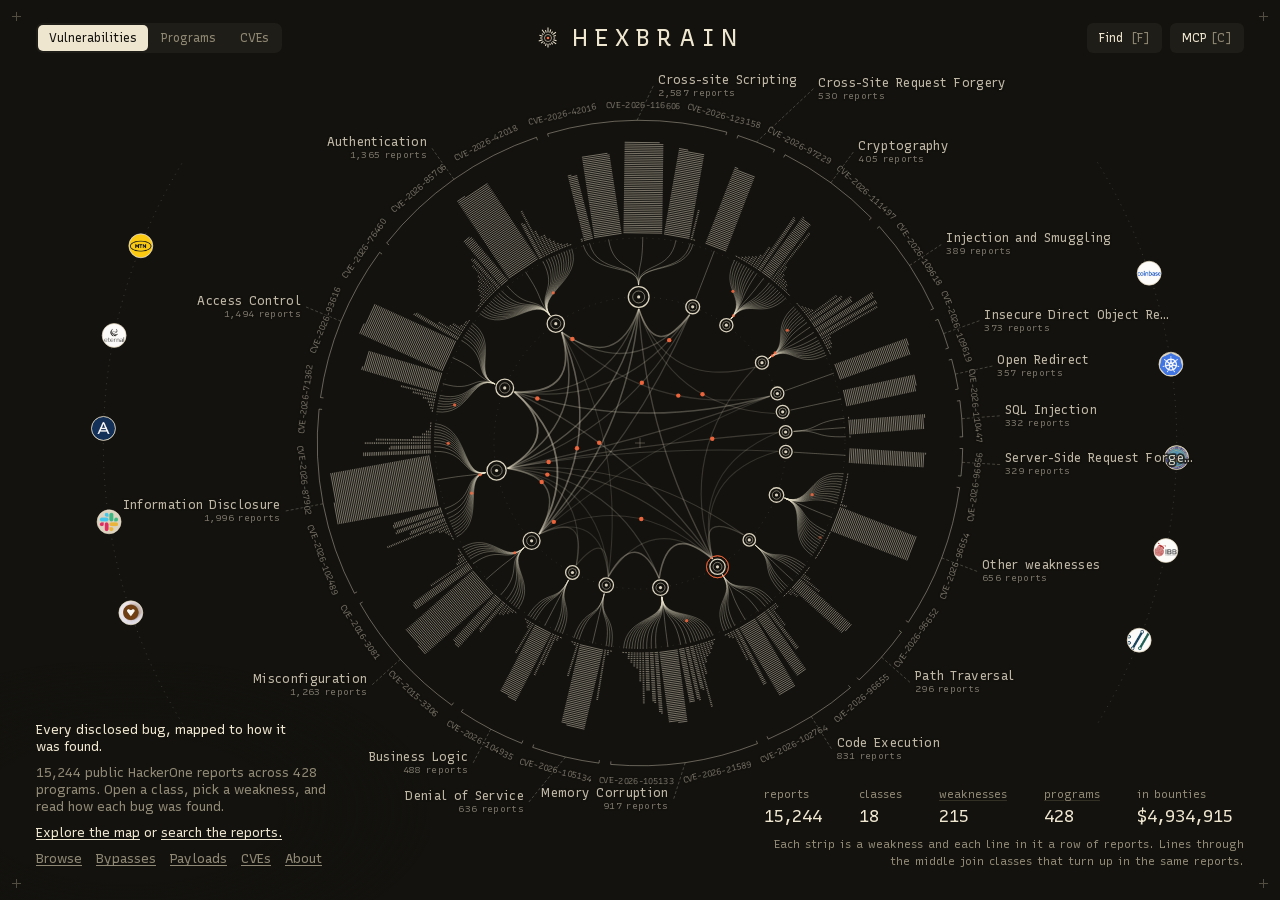
==== index.html @ ba52390b "Initial commit: HexBrain UI replica, SQLite backend, and open MCP server" ====
<!DOCTYPE html><html lang="en" class="_8ARs4a_variable"><head><meta charSet="utf-8"/><meta name="viewport" content="width=device-width, initial-scale=1"/><link rel="stylesheet" href="/_next/static/chunks/416lmkmhwqpry.css" nonce="YTA0MGI2NDItYTU3Yy00YTU3LThjYzEtZTFkYzk5OTk5ODU1" data-precedence="next"/><link rel="stylesheet" href="/_next/static/chunks/3wpse4ij97wag.css" nonce="YTA0MGI2NDItYTU3Yy00YTU3LThjYzEtZTFkYzk5OTk5ODU1" data-precedence="next"/><link rel="preload" as="script" fetchPriority="low" nonce="YTA0MGI2NDItYTU3Yy00YTU3LThjYzEtZTFkYzk5OTk5ODU1" href="/_next/static/chunks/0om_k9402_tkz.js"/><script src="/_next/static/chunks/0jqm9ii3spicz.js" async="" nonce="YTA0MGI2NDItYTU3Yy00YTU3LThjYzEtZTFkYzk5OTk5ODU1"></script><script src="/_next/static/chunks/33pxqug3ih5w2.js" async="" nonce="YTA0MGI2NDItYTU3Yy00YTU3LThjYzEtZTFkYzk5OTk5ODU1"></script><script src="/_next/static/chunks/0zt06b94h4gnd.js" async="" nonce="YTA0MGI2NDItYTU3Yy00YTU3LThjYzEtZTFkYzk5OTk5ODU1"></script><script src="/_next/static/chunks/turbopack-077hmtqrhcoji.js" async="" nonce="YTA0MGI2NDItYTU3Yy00YTU3LThjYzEtZTFkYzk5OTk5ODU1"></script><script src="/_next/static/chunks/1n14_y55ag4pz.js" async="" nonce="YTA0MGI2NDItYTU3Yy00YTU3LThjYzEtZTFkYzk5OTk5ODU1"></script><script src="/_next/static/chunks/12zfkupch3hfq.js" async="" nonce="YTA0MGI2NDItYTU3Yy00YTU3LThjYzEtZTFkYzk5OTk5ODU1"></script><script src="/_next/static/chunks/35sssb3z2fs_8.js" async="" nonce="YTA0MGI2NDItYTU3Yy00YTU3LThjYzEtZTFkYzk5OTk5ODU1"></script><script src="/_next/static/chunks/00k4u_bny2f39.js" async="" nonce="YTA0MGI2NDItYTU3Yy00YTU3LThjYzEtZTFkYzk5OTk5ODU1"></script><script src="/_next/static/chunks/3evb1174nt9f7.js" async="" nonce="YTA0MGI2NDItYTU3Yy00YTU3LThjYzEtZTFkYzk5OTk5ODU1"></script><link rel="preload" href="/_next/static/chunks/011-me4-8e8rf.css" as="style" nonce="YTA0MGI2NDItYTU3Yy00YTU3LThjYzEtZTFkYzk5OTk5ODU1"/><meta name="theme-color" content="#13120e"/><meta name="color-scheme" content="dark"/><title>HexBrain: every disclosed bug bounty report, mapped</title><meta name="description" content="An interactive map of publicly disclosed HackerOne bug bounty reports, grouped by vulnerability class, weakness and program, with every write-up in full. Connect Claude, ChatGPT or any AI assistant to search it while you test."/><meta name="application-name" content="HexBrain"/><link rel="author" href="https://hexbrainai.com"/><meta name="author" content="HexBrain"/><link rel="manifest" href="/manifest.webmanifest"/><meta name="keywords" content="bug bounty,bug bounty reports,HackerOne disclosed reports,hacktivity,bug bounty write-ups,vulnerability write-ups,XSS,SSRF,IDOR,SQL injection,account takeover,security research,pentest,AI security"/><meta name="creator" content="HexBrain"/><meta name="publisher" content="HexBrain"/><meta name="robots" content="index, follow"/><meta name="googlebot" content="index, follow, max-image-preview:large, max-snippet:-1"/><meta name="category" content="security"/><link rel="canonical" href="https://hexbrainai.com"/><meta name="format-detection" content="telephone=no, address=no, email=no"/><meta property="og:title" content="HexBrain: Every disclosed bug, mapped to how it was found."/><meta property="og:description" content="An interactive map of publicly disclosed HackerOne bug bounty reports, grouped by vulnerability class, weakness and program, with every write-up in full. Connect Claude, ChatGPT or any AI assistant to search it while you test."/><meta property="og:url" content="https://hexbrainai.com"/><meta property="og:site_name" content="HexBrain"/><meta property="og:image" content="https://hexbrainai.com/opengraph-image?a085bf5861d4821d"/><meta property="og:image:type" content="image/png"/><meta property="og:image:width" content="1200"/><meta property="og:image:height" content="630"/><meta property="og:image:alt" content="HexBrain: Every disclosed bug, mapped to how it was found."/><meta property="og:type" content="website"/><meta name="twitter:card" content="summary_large_image"/><meta name="twitter:title" content="HexBrain: Every disclosed bug, mapped to how it was found."/><meta name="twitter:description" content="An interactive map of publicly disclosed HackerOne bug bounty reports, grouped by vulnerability class, weakness and program, with every write-up in full. Connect Claude, ChatGPT or any AI assistant to search it while you test."/><meta name="twitter:image" content="https://hexbrainai.com/opengraph-image?a085bf5861d4821d"/><meta name="twitter:image:alt" content="HexBrain: Every disclosed bug, mapped to how it was found."/><meta name="twitter:image:type" content="image/png"/><meta name="twitter:image:width" content="1200"/><meta name="twitter:image:height" content="630"/><link rel="icon" href="/favicon.ico?favicon.2y4vcmtb0bvrm.ico" sizes="96x96" type="image/x-icon"/><link rel="icon" href="/icon?5dc40c13537c1d65" type="image/png" sizes="96x96"/><link rel="apple-touch-icon" href="/apple-icon?b90d47bff3b1d48e" type="image/png" sizes="180x180"/><meta name="next-size-adjust" content=""/><script src="/_next/static/chunks/0cz1d0mv5g_q7.js" noModule="" nonce="YTA0MGI2NDItYTU3Yy00YTU3LThjYzEtZTFkYzk5OTk5ODU1"></script></head><body><div hidden=""><!--$--><!--/$--></div><script type="application/ld+json">{"@context":"https://schema.org","@type":"WebSite","name":"HexBrain","url":"https://hexbrainai.com","description":"An interactive map of publicly disclosed HackerOne bug bounty reports, grouped by vulnerability class, weakness and program, with every write-up in full. Connect Claude, ChatGPT or any AI assistant to search it while you test."}</script><div class="xDyCiW_root"><canvas class="xDyCiW_canvas" aria-label="Map of disclosed vulnerability reports grouped by class, weakness and program"></canvas><svg class="xDyCiW_labels" aria-hidden="true"></svg><span class="xDyCiW_corner xDyCiW_tl"></span><span class="xDyCiW_corner xDyCiW_tr"></span><span class="xDyCiW_corner xDyCiW_bl"></span><span class="xDyCiW_corner xDyCiW_br"></span><header class="xDyCiW_top"><nav class="xDyCiW_crumbs" aria-label="Position in the map"><span class="xDyCiW_lens" role="group" aria-label="What the map is organised by"><button aria-pressed="true">Vulnerabilities</button><button aria-pressed="false">Programs</button><button aria-pressed="false">CVEs</button></span></nav><div class="xDyCiW_brand"><svg width="24" height="24" viewBox="0 0 64 64" aria-hidden="true" focusable="false"><path d="M32.0 17.0L32.0 4.0M36.6 17.7L39.4 9.2M40.8 19.9L44.3 15.0M44.1 23.2L53.0 16.7M46.3 27.4L52.9 25.2M47.0 32.0L51.0 32.0M46.3 36.6L54.8 39.4M44.1 40.8L53.8 47.9M40.8 44.1L44.3 49.0M36.6 46.3L38.2 51.0M32.0 47.0L32.0 57.0M27.4 46.3L25.2 52.9M23.2 44.1L20.8 47.4M19.9 40.8L13.4 45.5M17.7 36.6L7.3 40.0M17.0 32.0L11.0 32.0M17.7 27.4L9.2 24.6M19.9 23.2L15.8 20.2M23.2 19.9L16.1 10.2M27.4 17.7L25.2 11.1" stroke="currentColor" stroke-width="2.7" fill="none"></path><circle cx="32" cy="32" r="9.5" fill="none" stroke="currentColor" stroke-width="1.6"></circle><circle cx="32" cy="32" r="3.4" fill="#ff6a3d"></circle></svg>HexBrain</div><div class="xDyCiW_keys"><button class="xDyCiW_key">Find <kbd>F</kbd></button><button class="xDyCiW_key xDyCiW_acct" aria-label="Connect MCP Server">MCP <kbd>C</kbd></button></div></header><section class="xDyCiW_hero " aria-hidden="false"><h1>Every disclosed bug, mapped to how it was found.</h1><p>15,244 public HackerOne reports across 428 programs. Open a class, pick a weakness, and read how each bug was found.</p><p class="xDyCiW_act"><button class="xDyCiW_link" tabindex="0">Explore the map</button> or<!-- --> <button class="xDyCiW_link" tabindex="0">search the reports.</button></p><p class="xDyCiW_links"><a tabindex="0" href="/browse">Browse</a><a tabindex="0" href="/bypasses">Bypasses</a><a tabindex="0" href="/payloads">Payloads</a><a tabindex="0" href="/cves">CVEs</a><a tabindex="0" href="/about">About</a></p></section><div class="xDyCiW_stats " style="--n:5"><div class="xDyCiW_stat"><b>15,244</b><span>reports</span></div><div class="xDyCiW_stat"><b>18</b><span>classes</span></div><button class="xDyCiW_stat"><b>215</b><span>weaknesses</span></button><button class="xDyCiW_stat"><b>428</b><span>programs</span></button><div class="xDyCiW_stat"><b>$4,934,915</b><span>in bounties</span></div><p>Each strip is a weakness and each line in it a row of reports. Lines through the middle join classes that turn up in the same reports.</p></div><aside class="xDyCiW_panel " aria-hidden="true"></aside></div><!--$--><!--/$--><script nonce="YTA0MGI2NDItYTU3Yy00YTU3LThjYzEtZTFkYzk5OTk5ODU1" id="_R_">(globalThis["TURBOPACK"] || (globalThis["TURBOPACK"] = [])).push({"otherChunks":["static/chunks/0om_k9402_tkz.js","static/chunks/0jqm9ii3spicz.js","static/chunks/33pxqug3ih5w2.js","static/chunks/0zt06b94h4gnd.js"],"runtimeModuleIds":[326]});</script><script src="/_next/static/chunks/0om_k9402_tkz.js" nonce="YTA0MGI2NDItYTU3Yy00YTU3LThjYzEtZTFkYzk5OTk5ODU1" async=""></script><script nonce="YTA0MGI2NDItYTU3Yy00YTU3LThjYzEtZTFkYzk5OTk5ODU1">(self.__next_f=self.__next_f||[]).push([0])</script><script nonce="YTA0MGI2NDItYTU3Yy00YTU3LThjYzEtZTFkYzk5OTk5ODU1">self.__next_f.push([1,"1:\"$Sreact.fragment\"\n2:\"/_next/static/chunks/1n14_y55ag4pz.js\"\n3:I[31058,[\"$2\"],\"default\"]\n4:\"/_next/static/chunks/12zfkupch3hfq.js\"\n5:\"/_next/static/chunks/35sssb3z2fs_8.js\"\n6:I[58298,[\"$4\",\"$5\"],\"default\"]\n7:I[59496,[\"$2\"],\"default\"]\nb:I[77949,[\"$2\"],\"OutletBoundary\"]\nc:\"$Sreact.suspense\"\ne:\"ViewportBoundary\"\nf:I[77949,[\"$2\"],\"$e\"]\n11:\"MetadataBoundary\"\n12:I[77949,[\"$2\"],\"$11\"]\n14:I[62792,[],\"default\",1]\n:HL[\"/_next/static/chunks/416lmkmhwqpry.css\",\"style\",{\"nonce\":\"YTA0MGI2NDItYTU3Yy00YTU3LThjYzEtZTFkYzk5OTk5ODU1\"}]\n:HL[\"/_next/static/media/4ecdafc131d86bc7-s.p.3sv7b0sph4gaf.woff2\",\"font\",{\"crossOrigin\":\"\",\"nonce\":\"YTA0MGI2NDItYTU3Yy00YTU3LThjYzEtZTFkYzk5OTk5ODU1\",\"type\":\"font/woff2\"}]\n:HL[\"/_next/static/chunks/3wpse4ij97wag.css\",\"style\",{\"nonce\":\"YTA0MGI2NDItYTU3Yy00YTU3LThjYzEtZTFkYzk5OTk5ODU1\"}]\n:HL[\"/_next/static/chunks/011-me4-8e8rf.css\",\"style\",{\"nonce\":\"YTA0MGI2NDItYTU3Yy00YTU3LThjYzEtZTFkYzk5OTk5ODU1\"}]\n9:[[\"children\",{\"s\":\"__PAGE__\",\"d\":{\"r\":[\"$\",\"$1\",\"c\",{\"children\":[\"$La\",[[\"$\",\"link\",\"0\",{\"rel\":\"stylesheet\",\"href\":\"/_next/static/chunks/3wpse4ij97wag.css\",\"precedence\":\"next\",\"crossOrigin\":\"$undefined\",\"nonce\":\"YTA0MGI2NDItYTU3Yy00YTU3LThjYzEtZTFkYzk5OTk5ODU1\"}],[\"$\",\"script\",\"script-0\",{\"src\":\"/_next/static/chunks/35sssb3z2fs_8.js\",\"async\":true,\"nonce\":\"YTA0MGI2NDItYTU3Yy00YTU3LThjYzEtZTFkYzk5OTk5ODU1\"}],[\"$\",\"script\",\"script-1\",{\"src\":\"/_next/static/chunks/00k4u_bny2f39.js\",\"async\":true,\"nonce\":\"YTA0MGI2NDItYTU3Yy00YTU3LThjYzEtZTFkYzk5OTk5ODU1\"}]],[\"$\",\"$Lb\",null,{\"children\":[\"$\",\"$c\",null,{\"name\":\"Next.MetadataOutlet\",\"children\":\"$@d\"}]}]]}],\"p\":false,\"v\":null}}]]\n0:{\"P\":null,\"c\":[\"\",\"\"],\"q\":\"\",\"i\":false,\"t\":{\"t\":{\"s\":\"\",\"h\":16,\"d\":{\"r\":[\"$\",\"$1\",\"c\",{\"children\":[[[\"$\",\"link\",\"0\",{\"rel\":\"stylesheet\",\"href\":\"/_next/static/chunks/416lmkmhwqpry.css\",\"precedence\":\"next\",\"crossOrigin\":\"$undefined\",\"nonce\":\"YTA0MGI2NDItYTU3Yy00YTU3LThjYzEtZTFkYzk5OTk5ODU1\"}]],[\"$\",\"html\",null,{\"lang\":\"en\",\"className\":\"_8ARs4a_variable\",\"children\":[\"$\",\"body\",null,{\"children\":[\"$\",\"$L3\",null,{\"parallelRouterKey\":\"children\",\"error\":\"$6\",\"errorStyles\":[[\"$\",\"link\",\"0\",{\"rel\":\"stylesheet\",\"href\":\"/_next/static/chunks/011-me4-8e8rf.css\",\"precedence\":\"next\",\"crossOrigin\":\"$undefined\",\"nonce\":\"YTA0MGI2NDItYTU3Yy00YTU3LThjYzEtZTFkYzk5OTk5ODU1\"}]],\"errorScripts\":[[\"$\",\"script\",\"script-0\",{\"src\":\"/_next/static/chunks/12zfkupch3hfq.js\",\"async\":true,\"nonce\":\"YTA0MGI2NDItYTU3Yy00YTU3LThjYzEtZTFkYzk5OTk5ODU1\"}],[\"$\",\"script\",\"script-1\",{\"src\":\"/_next/static/chunks/35sssb3z2fs_8.js\",\"async\":true,\"nonce\":\"YTA0MGI2NDItYTU3Yy00YTU3LThjYzEtZTFkYzk5OTk5ODU1\"}]],\"template\":[\"$\",\"$L7\",null,{}],\"templateStyles\":\"$undefined\",\"templateScripts\":\"$undefined\",\"notFound\":[\"$L8\",[[\"$\",\"link\",\"0\",{\"rel\":\"stylesheet\",\"href\":\"/_next/static/chunks/011-me4-8e8rf.css\",\"precedence\":\"next\",\"crossOrigin\":\"$undefined\",\"nonce\":\"YTA0MGI2NDItYTU3Yy00YTU3LThjYzEtZTFkYzk5OTk5ODU1\"}]]],\"forbidden\":\"$undefined\",\"unauthorized\":\"$undefined\"}]}]}]]}],\"p\":false,\"v\":null},\"c\":\"$Q9\"},\"h\":{\"r\":[\"$\",\"$1\",\"h\",{\"children\":[null,[\"$\",\"$Lf\",null,{\"children\":\"$L10\"}],[\"$\",\"$L12\",null,{\"children\":[[\"$\",\"div\",null,{\"hidden\":true,\"children\":[\"$\",\"$c\",null,{\"name\":\"Next.Metadata\",\"children\":\"$L13\"}]}],null]}],[\"$\",\"meta\",null,{\"name\":\"next-size-adjust\",\"content\":\"\"}]]}],\"p\":false,\"v\":null}},\"m\":\"$undefined\",\"G\":[\"$14\",[[\"$\",\"link\",\"0\",{\"rel\":\"stylesheet\",\"href\":\"/_next/static/chunks/416lmkmhwqpry.css\",\"precedence\":\"next\",\"crossOrigin\":\"$undefined\",\"nonce\":\"YTA0MGI2NDItYTU3Yy00YTU3LThjYzEtZTFkYzk5OTk5ODU1\"}]]],\"S\":false,\"r\":\"$undefined\",\"s\":\"$undefined\",\"a\":\"$undefined\",\"l\":\"$undefined\",\"p\":\"$undefined\",\"d\":\"$undefined\",\"b\":\"NkeMn4vjCz0yV9Htg3qYw\"}\n15:\"/_next/static/chunks/00k4u_bny2f39.js\"\n16:I[20028,[\"$5\",\"$15\"],\"default\"]\n17:T418,[base64]:T610,[base64]:[[\"$\",\"script\",null,{\"type\":\"application/ld+json\",\"dangerouslySetInnerHTML\":{\"__html\":\"{\\\"@context\\\":\\\"https://schema.org\\\",\\\"@type\\\":\\\"WebSite\\\",\\\"name\\\":\\\"HexBrain\\\",\\\"url\\\":\\\"https://hexbrainai.com\\\",\\\"description\\\":\\\"An interactive map of publicly disclosed HackerOne bug bounty reports, grouped by vulnerability class, weakness and program, with every write-up in full. Connect Claude, ChatGPT or any AI assistant to search it while you test.\\\"}\"}}],[\"$\",\"$L16\",null,{\"graph\":{\"stamp\":1794713916347,\"cveYears\":[{\"year\":1999,\"months\":[[0,0,0,0,0],[0,0,0,0,0],[0,0,0,0,0],[0,0,0,0,0],[0,0,0,0,0],[0,0,0,0,0],[0,0,0,0,0],[0,0,0,0,0],[0,0,0,0,0],[0,0,55,164,101],[0,0,0,0,0],[0,0,0,0,0],[0,0,0,0,0]]},{\"year\":2000,\"months\":[[0,0,0,0,0],[0,0,29,115,38],[0,1,42,258,76],[0,0,8,45,17],[0,0,13,60,39],[0,0,0,8,4],[0,0,17,39,18],[0,0,18,94,43],[0,0,2,11,2],[0,1,7,22,18],[0,0,32,202,49],[0,0,7,38,8],[0,0,2,49,5]]},{\"year\":2001,\"months\":[[0,0,0,0,0],[0,0,36,147,49],[0,0,6,39,16],[0,0,7,29,3],[0,0,4,39,2],[0,0,45,160,87],[0,0,0,0,0],[0,0,5,38,18],[0,0,3,19,3],[0,0,50,255,182],[0,0,3,32,10],[0,0,5,23,8],[0,0,0,0,0]]},{\"year\":2002,\"months\":[[0,0,0,0,0],[0,0,0,3,0],[0,0,13,82,22],[0,1,67,342,160],[0,0,1,7,2],[0,0,17,165,40],[0,0,51,243,66],[0,0,12,62,5],[0,0,17,155,32],[0,1,2,14,4],[0,0,8,30,5],[0,0,13,16,4],[0,0,7,18,3]]},{\"year\":2003,\"months\":[[0,0,0,0,0],[0,0,4,13,5],[0,0,2,9,5],[0,0,22,104,10],[1,0,85,226,85],[0,0,20,84,17],[0,0,13,78,21],[0,0,18,50,22],[0,0,8,42,20],[0,0,23,73,9],[0,0,23,29,19],[0,0,6,30,10],[0,0,3,28,6]]},{\"year\":2004,\"months\":[[0,0,0,0,0],[0,0,12,46,10],[0,0,6,10,6],[0,0,15,130,31],[0,0,25,23,13],[0,1,16,28,7],[0,1,18,69,28],[1,1,20,81,18],[0,0,9,41,7],[0,0,106,350,107],[0,0,25,30,24],[0,0,13,31,8],[0,0,46,154,45]]},{\"year\":2005,\"months\":[[0,0,0,0,0],[0,0,22,103,49],[1,2,66,636,116],[0,2,35,381,80],[0,1,45,385,75],[0,1,48,688,119],[0,0,72,462,117],[0,0,42,443,103],[0,1,38,440,98],[1,0,18,215,78],[0,1,34,249,58],[0,2,35,586,79],[0,1,22,601,57]]},{\"year\":2006,\"months\":[[0,0,0,0,0],[0,0,30,417,62],[0,0,23,443,58],[1,0,31,476,77],[0,1,47,509,75],[1,1,36,514,57],[0,1,57,555,33],[0,1,64,425,42],[0,0,56,442,56],[0,0,45,459,53],[0,0,47,460,44],[0,0,44,408,59],[0,1,55,559,60]]},{\"year\":2007,\"months\":[[0,0,0,0,0],[0,0,64,587,74],[1,1,54,513,61],[0,0,65,502,65],[0,0,55,520,56],[0,0,69,454,47],[0,1,75,460,39],[0,0,57,463,67],[0,2,53,398,76],[1,1,59,311,76],[0,1,74,763,132],[0,0,26,365,87],[0,0,48,324,64]]},{\"year\":2008,\"months\":[[0,0,0,0,0],[0,0,56,370,72],[2,3,58,350,120],[0,0,52,356,112],[0,0,46,334,76],[0,2,33,270,81],[0,1,45,288,103],[0,0,30,423,67],[1,0,55,245,72],[1,0,33,320,96],[1,3,58,368,110],[1,1,30,258,142],[0,1,65,364,98]]},{\"year\":2009,\"months\":[[0,0,0,0,0],[0,1,32,334,99],[1,4,36,453,191],[2,3,40,408,100],[1,1,48,428,89],[1,2,40,259,62],[3,2,61,310,74],[2,0,48,301,95],[1,2,35,392,97],[0,2,28,419,125],[1,0,44,254,53],[1,0,40,223,44],[1,2,52,303,82]]},{\"year\":2010,\"months\":[[0,0,0,0,0],[3,1,31,222,62],[2,3,45,193,65],[1,11,48,371,82],[3,44,42,351,76],[0,30,30,279,63],[1,5,63,344,77],[1,5,13,226,98],[3,1,58,271,47],[1,2,18,190,86],[1,1,57,277,98],[3,2,23,195,55],[4,4,44,244,63]]},{\"year\":2011,\"months\":[[0,0,0,0,0],[0,1,67,256,72],[0,2,48,282,45],[1,2,23,266,63],[1,1,46,193,71],[0,0,42,205,48],[2,0,44,212,36],[0,2,19,217,69],[0,0,38,224,32],[0,0,35,310,42],[2,1,35,356,90],[1,3,18,234,53],[2,1,50,239,48]]},{\"year\":2012,\"months\":[[0,0,0,0,0],[1,4,35,196,78],[2,4,33,266,38],[0,1,62,317,23],[2,0,29,174,23],[2,0,39,308,76],[4,1,47,278,75],[1,1,35,427,72],[3,7,36,551,138],[2,4,31,462,156],[3,7,27,418,98],[0,2,45,282,107],[2,1,28,149,75]]},{\"year\":2013,\"months\":[[0,0,0,0,0],[6,3,50,283,97],[4,1,53,255,92],[2,0,43,266,127],[2,0,15,262,151],[5,1,42,258,50],[3,0,51,245,62],[2,3,63,325,93],[1,1,25,256,74],[2,0,53,300,99],[2,4,46,369,162],[5,0,33,257,99],[1,1,40,357,85]]},{\"year\":2014,\"months\":[[0,0,0,0,0],[1,1,45,401,110],[4,0,44,301,93],[2,2,58,376,102],[3,6,43,489,124],[3,0,35,402,110],[1,1,93,285,65],[2,6,55,499,91],[3,3,61,250,84],[4,1,64,286,791],[6,4,41,521,841],[4,4,58,360,75],[1,2,69,443,99]]},{\"year\":2015,\"months\":[[0,0,0,0,0],[4,5,37,539,128],[4,3,64,336,79],[0,1,75,305,72],[7,2,39,355,135],[4,5,83,255,63],[3,6,71,327,88],[10,4,60,455,106],[5,2,96,418,98],[2,3,58,349,81],[2,4,44,519,157],[2,0,55,245,59],[4,1,91,388,81]]},{\"year\":2016,\"months\":[[0,0,0,0,0],[2,2,49,473,143],[5,2,58,251,64],[3,0,63,214,50],[8,3,64,422,156],[7,0,65,408,132],[6,0,59,308,137],[0,1,78,442,188],[6,2,43,218,140],[2,0,67,376,150],[3,29,35,434,186],[8,0,47,192,139],[4,0,49,317,147]]},{\"year\":2017,\"months\":[[0,0,0,0,0],[3,5,62,828,185],[2,4,34,647,354],[17,2,137,761,385],[9,9,72,1068,410],[10,14,68,597,321],[4,3,68,581,377],[13,8,41,808,398],[6,7,99,1001,427],[13,17,77,729,392],[8,7,67,940,376],[2,12,40,556,456],[2,3,80,678,342]]},{\"year\":2018,\"months\":[[0,0,0,0,0],[4,9,104,722,434],[3,14,149,754,405],[22,18,79,679,539],[3,12,92,1067,493],[7,11,76,767,301],[3,17,81,1278,404],[5,10,146,1480,526],[8,13,83,579,330],[3,20,65,667,414],[2,17,106,910,433],[6,15,71,543,348],[10,15,56,707,375]]},{\"year\":2019,\"months\":[[0,0,0,0,0],[6,11,70,817,308],[6,7,30,511,284],[12,13,99,710,360],[16,12,94,1027,382],[14,26,81,863,332],[8,17,65,773,381],[14,24,72,1013,495],[6,56,66,991,882],[11,30,57,768,665],[7,30,66,965,498],[9,7,46,740,877],[20,17,53,859,629]]},{\"year\":2020,\"months\":[[0,0,0,0,0],[7,19,96,977,556],[16,24,82,762,513],[20,17,53,822,842],[16,20,70,940,1140],[10,18,30,528,431],[10,18,53,914,812],[16,20,56,814,511],[10,21,23,534,572],[8,11,38,766,769],[14,21,37,893,629],[10,15,48,638,535],[9,28,41,848,612]]},{\"year\":2021,\"months\":[[0,0,0,0,0],[10,31,47,863,563],[19,27,109,761,539],[22,36,71,682,636],[18,49,52,974,724],[19,44,42,675,714],[15,31,40,719,886],[16,40,40,763,722],[22,32,56,980,997],[30,30,51,880,908],[18,28,59,711,890],[11,36,40,606,815],[15,35,47,822,1059]]},{\"year\":2022,\"months\":[[0,0,0,0,0],[12,44,44,921,967],[18,65,61,891,907],[16,82,65,904,998],[16,68,49,950,956],[9,55,92,986,1019],[3,56,48,829,1212],[8,53,59,775,1082],[8,38,56,734,1470],[12,28,52,687,1369],[8,27,51,595,1168],[14,29,36,469,1472],[7,39,47,426,1837]]},{\"year\":2023,\"months\":[[0,0,0,0,0],[8,38,67,466,1772],[10,45,58,384,1667],[15,35,65,384,1989],[18,36,45,430,1773],[8,50,69,402,1891],[17,68,62,394,1854],[15,50,28,454,1747],[14,58,47,488,1872],[22,42,45,386,1653],[19,32,39,502,2098],[11,40,50,425,1917],[9,41,53,376,2194]]},{\"year\":2024,\"months\":[[0,1,0,0,0],[15,49,41,409,2077],[11,27,42,383,2321],[8,40,53,372,2826],[10,47,74,443,3030],[14,46,91,557,4283],[13,58,40,187,2782],[12,51,52,318,2680],[21,39,42,304,2489],[13,45,44,203,2209],[17,52,52,291,3154],[16,36,47,398,3557],[11,24,34,207,3157]]},{\"year\":2025,\"months\":[[0,0,0,0,0],[17,41,50,349,3816],[15,54,33,178,3393],[26,45,37,234,3659],[16,33,41,244,3699],[19,51,49,245,3616],[18,43,54,281,3286],[14,46,70,350,3294],[12,38,53,309,3217],[16,33,32,191,4047],[10,28,32,205,3999],[11,25,12,115,2856],[23,27,41,259,5143]]},{\"year\":2026,\"months\":[[0,2,0,0,0],[16,41,34,249,3962],[20,52,33,248,4263],[10,68,18,300,5840],[14,54,22,285,5438],[23,64,31,313,6502],[26,59,15,234,7615],[23,64,3,320,9349],[21,53,0,463,11720],[32,42,1,476,14378],[22,36,2,384,16606],[12,16,2,262,7530],[0,0,0,0,0]]}],\"cveRing\":[{\"id\":\"CVE-2026-116606\",\"name\":\"Barracuda Email Security Gateway - Authentication Bypass\"},{\"id\":\"CVE-2026-123158\",\"name\":\"SSHole - OpenSSH/musl Password Auth Bypass\"},{\"id\":\"CVE-2026-97229\",\"name\":\"GitLab CE/EE \u003c 19.2.8 / 19.3.5 / 19.4.2 - Unauthenticated RCE via Onigmo Integer Overflow\"},{\"id\":\"CVE-2026-111497\",\"name\":\"Node.js Brotli Request-Body Integer Overflow (node2shell) - Remote Code Execution\"},{\"id\":\"CVE-2026-109618\",\"name\":\"PHP2Shell (CVE-2026-109618/CVE-2026-109619) - Active Crash Detection\"},{\"id\":\"CVE-2026-109619\",\"name\":\"PHP 8.2 \u003c 8.2.35, 8.3 \u003c 8.3.36, 8.4 \u003c 8.4.27, 8.5 \u003c 8.5.12 - Use-After-Free Remote Code Execution\"},{\"id\":\"CVE-2026-110447\",\"name\":\"Collabora Built-in CODE Server \u003c 26.4.303 - OS Command Injection\"},{\"id\":\"CVE-2026-96656\",\"name\":\"Plex Media Server \u003c 1.43.3.10861 - Arbitrary File Write to Code Execution\"},{\"id\":\"CVE-2026-96654\",\"name\":\"Plex Media Server \u003c 1.43.3.10861 - Server Side Request Forgery\"},{\"id\":\"CVE-2026-96652\",\"name\":\"Plex Media Server \u003c 1.43.3.10861 - Unauthenticated SSRF via Companion Protocol (plex2shell)\"},{\"id\":\"CVE-2026-96655\",\"name\":\"Plex Media Server \u003c 1.43.3.10861 - SSRF via Transcoder\"},{\"id\":\"CVE-2026-102764\",\"name\":\"BeyondTrust Remote Support \u003c= 26.2.3 - Origin Validation File Upload\"},{\"id\":\"CVE-2026-21589\",\"name\":\"Atlassian Jira/Confluence/Bitbucket - Pre-Auth Arbitrary File Read\"},{\"id\":\"CVE-2026-105133\",\"name\":\"AhsayCBS - JSON API Authentication Bypass\"},{\"id\":\"CVE-2026-105134\",\"name\":\"AhsayCBS \u003c= 10.3.4 - Unauthenticated RCE\"},{\"id\":\"CVE-2026-104935\",\"name\":\"Ivanti Connect Secure \u003c= 22.8R2.4 - Authentication Bypass via X-DSCGI-PATH Header\"},{\"id\":\"CVE-2015-3306\",\"name\":\"ProFTPd - Remote Code Execution\"},{\"id\":\"CVE-2016-3081\",\"name\":\"Apache S2-032 Struts - Remote Code Execution\"},{\"id\":\"CVE-2026-102489\",\"name\":\"Zammad 6.3.0-6.5.4 - Session Hijacking \u0026 Remote Code Execution\"},{\"id\":\"CVE-2026-87902\",\"name\":\"WordPress Core - PHP Template Path Traversal\"},{\"id\":\"CVE-2026-71362\",\"name\":\"Adobe Commerce/Magento - Customer Session Identity Switch\"},{\"id\":\"CVE-2026-93616\",\"name\":\"Check Point Security Management - Unauthenticated Directory Traversal to RCE\"},{\"id\":\"CVE-2026-76460\",\"name\":\"Cisco Identity Services Engine - ise-kong API Gateway Authentication Bypass\"},{\"id\":\"CVE-2026-85706\",\"name\":\"GitLab CE/EE \u003c=19.1.7/19.2.5/19.3.1 - Arbitrary File Read\"},{\"id\":\"CVE-2026-42018\",\"name\":\"JFrog Artifactory - Anonymous Token Disclosure via Trailing Slash Auth Bypass\"},{\"id\":\"CVE-2026-42016\",\"name\":\"JFrog Artifactory - Unauthenticated Admin Token Minting via Token Scope Bypass\"}],\"surfaces\":[{\"program\":\"IBM\",\"total\":560127,\"branches\":[[\"techzone\",\"techzone.ibm.com\",321285],[\"cloud\",\"cloud.ibm.com\",178909],[\"edst\",\"edst.ibm.com\",21740],[\"saas\",\"saas.ibm.com\",9048],[\"sec\",\"sec.ibm.com\",3330],[\"usf\",\"usf.ibm.com\",3254],[\"automation\",\"automation.ibm.com\",2688],[\"iacs\",\"iacs.ibm.com\",1673],[\"res\",\"res.ibm.com\",1081],[\"boulder\",\"boulder.ibm.com\",684],[\"security\",\"security.ibm.com\",486],[\"watson-orchestrate\",\"watson-orchestrate.ibm.com\",405]]},{\"program\":\"MTN Group\",\"total\":214285,\"branches\":[[\"mtn.co.ug\",\"mtn.co.ug\",23610],[\"mtn.co.za\",\"mtn.co.za\",9155],[\"mtn.co.sz\",\"mtn.co.sz\",8210],[\"mtn.com.gh\",\"mtn.com.gh\",5645],[\"mtn.com\",\"mtn.com\",661],[\"146\",\"146.mtn.cm\",327],[\"111\",\"111.mtn.cm\",326],[\"112\",\"112.mtn.cm\",326],[\"124\",\"124.mtn.cm\",326],[\"163\",\"163.mtn.cm\",326],[\"193\",\"193.mtn.cm\",326],[\"226\",\"226.mtn.cm\",326]]},{\"program\":\"Slack\",\"total\":137436,\"branches\":[[\"quip.com\",\"quip.com\",20409],[\"enterprise\",\"enterprise.slack.com\",357],[\"api\",\"api.slack.com\",256],[\"status\",\"status.slack.com\",244],[\"app\",\"app.slack.com\",242],[\"antivirus\",\"antivirus.slack.com\",147],[\"rheumcovid-19registry\",\"rheumcovid-19registry.slack.com\",110],[\"ucd-covid19\",\"ucd-covid19.slack.com\",107],[\"franklincovey\",\"franklincovey.slack.com\",103],[\"peese-covid\",\"peese-covid.slack.com\",103],[\"codevscovid19\",\"codevscovid19.slack.com\",102],[\"ethiopia-covid19\",\"ethiopia-covid19.slack.com\",101]]},{\"program\":\"pixiv\",\"total\":117017,\"branches\":[[\"pixiv.net\",\"pixiv.net\",522],[\"retrovirus\",\"retrovirus.booth.pm\",16],[\"vroid.com\",\"vroid.com\",8],[\"_tcp\",\"_tcp.booth.pm\",3],[\"2018\",\"2018.booth.pm\",2],[\"_tls\",\"_tls.booth.pm\",2],[\"api\",\"api.booth.pm\",2],[\"blog\",\"blog.booth.pm\",2],[\"dess\",\"dess.booth.pm\",2],[\"dev\",\"dev.booth.pm\",2],[\"dns1\",\"dns1.booth.pm\",2],[\"dns2\",\"dns2.booth.pm\",2]]},{\"program\":\"Ford\",\"total\":70322,\"branches\":[[\"app\",\"app.ford.com\",5654],[\"chi\",\"chi.ford.com\",5020],[\"ash\",\"ash.ford.com\",4186],[\"gcp\",\"gcp.ford.com\",3510],[\"b2d\",\"b2d.ford.com\",2235],[\"lincoln.com\",\"lincoln.com\",1204],[\"cloud\",\"cloud.ford.com\",1122],[\"cv\",\"cv.ford.com\",800],[\"brandeulb\",\"brandeulb.ford.com\",612],[\"cf\",\"cf.ford.com\",530],[\"ici\",\"ici.ford.com\",446],[\"fc\",\"fc.ford.com\",384]]},{\"program\":\"Ubiquiti Inc.\",\"total\":65627,\"branches\":[[\"unifi-hosting\",\"unifi-hosting.ui.com\",53753],[\"stg\",\"stg.ui.com\",7566],[\"dev\",\"dev.ui.com\",2118],[\"svc\",\"svc.ui.com\",728],[\"blog\",\"blog.ui.com\",541],[\"ubnt.com\",\"ubnt.com\",483],[\"df\",\"df.ui.com\",24],[\"tw\",\"tw.ui.com\",20],[\"store\",\"store.ui.com\",17],[\"unifi\",\"unifi.ui.com\",16],[\"alpha\",\"alpha.ui.com\",14],[\"shop\",\"shop.ui.com\",9]]},{\"program\":\"GitHub\",\"total\":56442,\"branches\":[[\"github.net\",\"github.net\",330],[\"githubapp.com\",\"githubapp.com\",328],[\"api\",\"api.github.com\",211],[\"sigmavirus24\",\"sigmavirus24.github.com\",197],[\"gist\",\"gist.github.com\",188],[\"covid19\",\"covid19.github.com\",183],[\"education\",\"education.github.com\",183],[\"antivirus\",\"antivirus.github.com\",173],[\"lab\",\"lab.github.com\",173],[\"help\",\"help.github.com\",171],[\"jobs\",\"jobs.github.com\",168],[\"virus\",\"virus.github.com\",156]]},{\"program\":\"Quora\",\"total\":51611,\"branches\":[[\"tch\",\"tch.quora.com\",15964],[\"main\",\"main.quora.com\",1488],[\"dev\",\"dev.quora.com\",1413],[\"remote\",\"remote.quora.com\",221],[\"pigeon\",\"pigeon.quora.com\",66],[\"nb\",\"nb.quora.com\",20],[\"app.mobile\",\"app.mobile\",16],[\"www\",\"www.quora.com\",11],[\"email\",\"email.quora.com\",9],[\"net\",\"net.quora.com\",5],[\"edge\",\"edge.quora.com\",4],[\"_tcp\",\"_tcp.quora.com\",3]]},{\"program\":\"Urban Dictionary\",\"total\":50095,\"branches\":[[\"urbandictionary.com\",\"urbandictionary.com\",2161],[\"udimg.com\",\"udimg.com\",18],[\"urbandictionary.biz\",\"urbandictionary.biz\",14],[\"urbandictionary.store\",\"urbandictionary.store\",10],[\"devna\",\"devna.urbanup.com\",3],[\"openfire\",\"openfire.urbanup.com\",3],[\"sa\",\"sa.urbanup.com\",3],[\"urbandictionary.net\",\"urbandictionary.net\",2],[\"cofiles\",\"cofiles.urbanup.com\",2],[\"e-bail\",\"e-bail.urbanup.com\",2],[\"urbandictionary.org\",\"urbandictionary.org\",1],[\"ud.wtf\",\"ud.wtf\",1]]},{\"program\":\"Imgur\",\"total\":43093,\"branches\":[[\"i\",\"i.imgur.com\",192],[\"sexycyborg\",\"sexycyborg.imgur.com\",119],[\"users\",\"users.imgur.com\",34],[\"m\",\"m.imgur.com\",17],[\"evolavirus3\",\"evolavirus3.imgur.com\",16],[\"www\",\"www.imgur.com\",16],[\"dev\",\"dev.imgur.com\",14],[\"email\",\"email.imgur.com\",14],[\"voltvirus\",\"voltvirus.imgur.com\",13],[\"test\",\"test.imgur.com\",12],[\"demo\",\"demo.imgur.com\",11],[\"secure\",\"secure.imgur.com\",11]]},{\"program\":\"WordPress\",\"total\":29502,\"branches\":[[\"wordcamp.org\",\"wordcamp.org\",3502],[\"wordpress.net\",\"wordpress.net\",1425],[\"buddypress.org\",\"buddypress.org\",593],[\"bbpress.org\",\"bbpress.org\",486],[\"profiles\",\"profiles.wordpress.org\",241],[\"planet\",\"planet.wordpress.org\",238],[\"ord\",\"ord.wordpress.org\",125],[\"de\",\"de.wordpress.org\",122],[\"es\",\"es.wordpress.org\",51],[\"forums\",\"forums.wordpress.org\",50],[\"trac\",\"trac.wordpress.org\",40],[\"svn\",\"svn.wordpress.org\",34]]},{\"program\":\"Shopify\",\"total\":27669,\"branches\":[[\"shopifykloud.com\",\"shopifykloud.com\",1295],[\"cushoncovers\",\"cushoncovers.shopify.com\",123],[\"chi\",\"chi.shopify.com\",117],[\"ec2\",\"ec2.shopify.com\",93],[\"mailer\",\"mailer.shopify.com\",87],[\"ash\",\"ash.shopify.com\",60],[\"users\",\"users.shopify.com\",34],[\"inbox\",\"inbox.shopify.com\",28],[\"my\",\"my.shopify.com\",23],[\"ssl\",\"ssl.shopify.com\",22],[\"checkout\",\"checkout.shopify.com\",20],[\"accounts\",\"accounts.shopify.com\",19]]},{\"program\":\"Algolia\",\"total\":25217,\"branches\":[[\"algolia.net\",\"algolia.net\",14057],[\"algolianet.com\",\"algolianet.com\",10645],[\"algolia.com\",\"algolia.com\",515]]},{\"program\":\"Cloudflare Public Bug Bounty\",\"total\":24298,\"branches\":[[\"cloudflareaccess.com\",\"cloudflareaccess.com\",4882],[\"ns\",\"ns.cloudflare.com\",1214],[\"cloudflareworkers.com\",\"cloudflareworkers.com\",465],[\"cdn\",\"cdn.cloudflare.com\",279],[\"secondary\",\"secondary.cloudflare.com\",253],[\"realtime\",\"realtime.cloudflare.com\",102],[\"research\",\"research.cloudflare.com\",67],[\"teams\",\"teams.cloudflare.com\",66],[\"labs-staging\",\"labs-staging.cloudflare.com\",56],[\"labs\",\"labs.cloudflare.com\",55],[\"staging\",\"staging.cloudflare.com\",54],[\"mcp\",\"mcp.cloudflare.com\",53]]},{\"program\":\"Reddit\",\"total\":23159,\"branches\":[[\"snooguts.net\",\"snooguts.net\",457],[\"redditmedia.com\",\"redditmedia.com\",195],[\"old\",\"old.reddit.com\",126],[\"technewstoday\",\"technewstoday.reddit.com\",126],[\"dubsmash.com\",\"dubsmash.com\",41],[\"users\",\"users.reddit.com\",34],[\"redditgifts.com\",\"redditgifts.com\",24],[\"www\",\"www.reddit.com\",24],[\"redd.it\",\"redd.it\",21],[\"m\",\"m.reddit.com\",19],[\"dev\",\"dev.reddit.com\",18],[\"girlsuncovered\",\"girlsuncovered.reddit.com\",16]]},{\"program\":\"Chaturbate\",\"total\":23056,\"branches\":[[\"highwebmedia.com\",\"highwebmedia.com\",881],[\"securegatewayaccess.com\",\"securegatewayaccess.com\",146],[\"realcouplesuncovered\",\"realcouplesuncovered.chaturbate.com\",55],[\"users\",\"users.chaturbate.com\",32],[\"hdfs\",\"hdfs.chaturbate.com\",28],[\"stream\",\"stream.chaturbate.com\",25],[\"mail\",\"mail.chaturbate.com\",24],[\"smtp\",\"smtp.chaturbate.com\",20],[\"ar\",\"ar.chaturbate.com\",16],[\"de\",\"de.chaturbate.com\",16],[\"ei\",\"ei.chaturbate.com\",16],[\"es\",\"es.chaturbate.com\",16]]},{\"program\":\"Grab\",\"total\":22831,\"branches\":[[\"qms\",\"qms.grab.com\",20260],[\"myteksi.net\",\"myteksi.net\",775],[\"grabtaxi.com\",\"grabtaxi.com\",585],[\"mkt\",\"mkt.grab.com\",98],[\"grabpay.com\",\"grabpay.com\",94],[\"tis-data\",\"tis-data.grab.com\",32],[\"it\",\"it.grab.com\",22],[\"nacportal\",\"nacportal.grab.com\",21],[\"grab.co\",\"grab.co\",16],[\"myteksi.com\",\"myteksi.com\",15],[\"ext\",\"ext.grab.com\",11],[\"em\",\"em.grab.com\",10]]},{\"program\":\"Udemy\",\"total\":22200,\"branches\":[[\"blackvirus\",\"blackvirus.udemy.com\",86],[\"ecovidrio\",\"ecovidrio.udemy.com\",86],[\"users\",\"users.udemy.com\",33],[\"dev\",\"dev.udemy.com\",18],[\"m\",\"m.udemy.com\",17],[\"demo\",\"demo.udemy.com\",12],[\"forum\",\"forum.udemy.com\",12],[\"cit\",\"cit.udemy.com\",11],[\"secure\",\"secure.udemy.com\",11],[\"staging\",\"staging.udemy.com\",11],[\"students\",\"students.udemy.com\",11],[\"e\",\"e.udemy.com\",10]]},{\"program\":\"Elastic\",\"total\":19861,\"branches\":[[\"app\",\"app.elstc.co\",2659],[\"elastic-cloud.com\",\"elastic-cloud.com\",2384],[\"ea-registry-staging\",\"ea-registry-staging.elstc.co\",1443],[\"ea-es\",\"ea-es.elstc.co\",1358],[\"ea-registry-production\",\"ea-registry-production.elstc.co\",1310],[\"ea-demo-prod\",\"ea-demo-prod.elstc.co\",1294],[\"ea-stargate\",\"ea-stargate.elstc.co\",1262],[\"elastic-uploader-production\",\"elastic-uploader-production.elstc.co\",1198],[\"ea-demo-staging\",\"ea-demo-staging.elstc.co\",1177],[\"ea-eden-prod\",\"ea-eden-prod.elstc.co\",1127],[\"found.io\",\"found.io\",1115],[\"ea-release\",\"ea-release.elstc.co\",1060]]},{\"program\":\"PayPal\",\"total\":17149,\"branches\":[[\"paypal.com\",\"paypal.com\",8211],[\"venmo.com\",\"venmo.com\",5152],[\"braintree-api.com\",\"braintree-api.com\",1282],[\"xoom.com\",\"xoom.com\",968],[\"braintreepayments.com\",\"braintreepayments.com\",713],[\"paydiant.com\",\"paydiant.com\",435],[\"braintree.tools\",\"braintree.tools\",155],[\"braintreegateway.com\",\"braintreegateway.com\",89],[\"swiftfinancial.com\",\"swiftfinancial.com\",59],[\"swiftcapital.com\",\"swiftcapital.com\",29],[\"loanbuilder.com\",\"loanbuilder.com\",23],[\"paypalobjects.com\",\"paypalobjects.com\",22]]},{\"program\":\"Sony\",\"total\":13535,\"branches\":[[\"station\",\"station.sony.com\",5172],[\"spe\",\"spe.sony.com\",2846],[\"sie\",\"sie.sony.com\",1736],[\"am\",\"am.sony.com\",917],[\"eu\",\"eu.sony.com\",444],[\"sel\",\"sel.sony.com\",367],[\"soe\",\"soe.sony.com\",290],[\"account\",\"account.sony.com\",260],[\"me\",\"me.sony.com\",134],[\"wws\",\"wws.sony.com\",113],[\"electronics\",\"electronics.sony.com\",76],[\"fw-bc\",\"fw-bc.sony.com\",74]]},{\"program\":\"Uber\",\"total\":11395,\"branches\":[[\"dev\",\"dev.uber.com\",8615],[\"cfe\",\"cfe.uber.com\",337],[\"prod\",\"prod.uber.com\",84],[\"mobile-config\",\"mobile-config.uber.com\",52],[\"mgm\",\"mgm.uber.com\",46],[\"corp\",\"corp.uber.com\",42],[\"email\",\"email.uber.com\",42],[\"et\",\"et.uber.com\",41],[\"mgt\",\"mgt.uber.com\",33],[\"bonjour\",\"bonjour.uber.com\",29],[\"tokenizer\",\"tokenizer.uber.com\",17],[\"businesses\",\"businesses.uber.com\",13]]},{\"program\":\"PlayStation\",\"total\":10273,\"branches\":[[\"playstation.net\",\"playstation.net\",7465],[\"playstation.com\",\"playstation.com\",1988],[\"sonyentertainmentnetwork.com\",\"sonyentertainmentnetwork.com\",820]]},{\"program\":\"Vimeo\",\"total\":9841,\"branches\":[[\"vimeopro.com\",\"vimeopro.com\",622],[\"vimeo.com\",\"vimeo.com\",558],[\"sa\",\"sa.vhx.tv\",162],[\"cofiles\",\"cofiles.vhx.tv\",153],[\"nakednewsuncovered\",\"nakednewsuncovered.vhx.tv\",28],[\"autilityponeocovid19-sa\",\"autilityponeocovid19-sa.vhx.tv\",22],[\"thezvirus\",\"thezvirus.vhx.tv\",21],[\"dns1\",\"dns1.vhx.tv\",8],[\"smtp\",\"smtp.vhx.tv\",8],[\"1017\",\"1017.vhx.tv\",7],[\"blog\",\"blog.vhx.tv\",7],[\"ftp\",\"ftp.vhx.tv\",6]]},{\"program\":\"Palantir Public\",\"total\":9266,\"branches\":[[\"palantirfoundry.com\",\"palantirfoundry.com\",4947],[\"palantircloud.com\",\"palantircloud.com\",1325],[\"palantirgov.com\",\"palantirgov.com\",1261],[\"palantir.tech\",\"palantir.tech\",535],[\"palantir.build\",\"palantir.build\",392],[\"palantir.com\",\"palantir.com\",297],[\"palantirfoundry.co.uk\",\"palantirfoundry.co.uk\",272],[\"palantirfoundry.de\",\"palantirfoundry.de\",76],[\"palantirfoundry.com.au\",\"palantirfoundry.com.au\",50],[\"palantirfoundry.fr\",\"palantirfoundry.fr\",45],[\"foundrygov.com\",\"foundrygov.com\",34],[\"palantircloud.co.uk\",\"palantircloud.co.uk\",32]]},{\"program\":\"SMTP2GO BBP\",\"total\":8693,\"branches\":[[\"a\",\"a.smtp2go.com\",29],[\"_tcp\",\"_tcp.smtp2go.com\",3],[\"_tls\",\"_tls.smtp2go.com\",2],[\"api\",\"api.smtp2go.com\",2],[\"careers\",\"careers.smtp2go.com\",2],[\"corporate\",\"corporate.smtp2go.com\",2],[\"e1i234\",\"e1i234.smtp2go.com\",2],[\"103-30-47-2i858\",\"103-30-47-2i858.smtp2go.com\",1],[\"197\",\"197.smtp2go.com\",1],[\"253aapp\",\"253aapp.smtp2go.com\",1],[\"2ftrack\",\"2ftrack.smtp2go.com\",1],[\"349\",\"349.smtp2go.com\",1]]},{\"program\":\"Priceline\",\"total\":7939,\"branches\":[[\"corp\",\"corp.priceline.com\",60],[\"dmz\",\"dmz.priceline.com\",26],[\"dev\",\"dev.priceline.com\",23],[\"rezserver.com\",\"rezserver.com\",21],[\"deals\",\"deals.priceline.com\",21],[\"qa\",\"qa.priceline.com\",13],[\"trvl\",\"trvl.priceline.com\",12],[\"qaa\",\"qaa.priceline.com\",8],[\"qad\",\"qad.priceline.com\",7],[\"qab\",\"qab.priceline.com\",6],[\"qac\",\"qac.priceline.com\",6],[\"bookingholdings.com\",\"bookingholdings.com\",5]]},{\"program\":\"Airbnb\",\"total\":7152,\"branches\":[[\"luxuryretreats.com\",\"luxuryretreats.com\",4539],[\"airbnb.com\",\"airbnb.com\",1723],[\"hoteltonight-test.com\",\"hoteltonight-test.com\",351],[\"airbnbcitizen.com\",\"airbnbcitizen.com\",168],[\"withairbnb.com\",\"withairbnb.com\",133],[\"muscache.com\",\"muscache.com\",60],[\"atairbnb.com\",\"atairbnb.com\",51],[\"urbandoor.com\",\"urbandoor.com\",34],[\"byairbnb.com\",\"byairbnb.com\",30],[\"luckeyhomes.com\",\"luckeyhomes.com\",21],[\"airbnb-aws.com\",\"airbnb-aws.com\",12],[\"airbnb.app\",\"airbnb.app\",10]]},{\"program\":\"Logitech\",\"total\":7102,\"branches\":[[\"logitech.com\",\"logitech.com\",638],[\"logitech.io\",\"logitech.io\",291],[\"logi.com\",\"logi.com\",176],[\"streamlabs.com\",\"streamlabs.com\",144],[\"astrogaming.com\",\"astrogaming.com\",72],[\"myharmony.com\",\"myharmony.com\",63],[\"ultimateears.com\",\"ultimateears.com\",51],[\"logitechg.com\",\"logitechg.com\",42],[\"logitech.com.cn\",\"logitech.com.cn\",32],[\"mysqueezebox.com\",\"mysqueezebox.com\",23],[\"logitechstore.com.br\",\"logitechstore.com.br\",18],[\"logitechmusic.com\",\"logitechmusic.com\",17]]},{\"program\":\"LY Corporation\",\"total\":6222,\"branches\":[[\"line-apps.com\",\"line-apps.com\",4583],[\"line.me\",\"line.me\",1117],[\"naver.jp\",\"naver.jp\",522]]},{\"program\":\"Semrush\",\"total\":5693,\"branches\":[[\"semrush.com\",\"semrush.com\",3120],[\"semrush.net\",\"semrush.net\",1705],[\"sellzone.com\",\"sellzone.com\",215],[\"seoquake.com\",\"seoquake.com\",213],[\"sellerly.com\",\"sellerly.com\",143],[\"semrushchina.cn\",\"semrushchina.cn\",137],[\"berush.com\",\"berush.com\",131],[\"hr-semrush.com\",\"hr-semrush.com\",18],[\"labs-semrush.com\",\"labs-semrush.com\",9],[\"scatec.io\",\"scatec.io\",2]]},{\"program\":\"Starbucks\",\"total\":5439,\"branches\":[[\"starbucks.com\",\"starbucks.com\",2746],[\"starbucks.com.cn\",\"starbucks.com.cn\",1838],[\"starbucks.co.jp\",\"starbucks.co.jp\",253],[\"starbucks.ca\",\"starbucks.ca\",120],[\"starbucks.co.uk\",\"starbucks.co.uk\",103],[\"starbucks.fr\",\"starbucks.fr\",79],[\"istarbucks.co.kr\",\"istarbucks.co.kr\",74],[\"starbucks.com.br\",\"starbucks.com.br\",62],[\"starbucks.de\",\"starbucks.de\",53],[\"starbucks.com.sg\",\"starbucks.com.sg\",43],[\"teavana.com\",\"teavana.com\",31],[\"starbucks.cn\",\"starbucks.cn\",22]]},{\"program\":\"Trellix\",\"total\":4969,\"branches\":[[\"fireeye.com\",\"fireeye.com\",3568],[\"trellix.com\",\"trellix.com\",1358],[\"skyhighsecurity.com\",\"skyhighsecurity.com\",43]]},{\"program\":\"Upserve \",\"total\":4623,\"branches\":[[\"vulnerbug.com\",\"vulnerbug.com\",2920],[\"breadcrumb.com\",\"breadcrumb.com\",1066],[\"upserve.com\",\"upserve.com\",510],[\"swipely.com\",\"swipely.com\",127]]},{\"program\":\"Nutanix\",\"total\":4029,\"branches\":[[\"xi\",\"xi.nutanix.com\",2271],[\"iot\",\"iot.nutanix.com\",235],[\"corp\",\"corp.nutanix.com\",147],[\"frame\",\"frame.nutanix.com\",138],[\"ai\",\"ai.nutanix.com\",90],[\"eng\",\"eng.nutanix.com\",78],[\"mcm\",\"mcm.nutanix.com\",51],[\"console\",\"console.nutanix.com\",26],[\"saas\",\"saas.nutanix.com\",26],[\"hpoc\",\"hpoc.nutanix.com\",25],[\"dev-xi\",\"dev-xi.nutanix.com\",23],[\"prodsec\",\"prodsec.nutanix.com\",20]]},{\"program\":\"Mars\",\"total\":3528,\"branches\":[[\"mars.com\",\"mars.com\",1963],[\"royalcanin.com\",\"royalcanin.com\",554],[\"mms.com\",\"mms.com\",401],[\"banfield.com\",\"banfield.com\",214],[\"pedigree.com\",\"pedigree.com\",109],[\"extragum.com\",\"extragum.com\",50],[\"skittles.com\",\"skittles.com\",50],[\"twix.com\",\"twix.com\",49],[\"bluepearlvet.com\",\"bluepearlvet.com\",46],[\"orbitgum.com\",\"orbitgum.com\",34],[\"vcahospitals.com\",\"vcahospitals.com\",25],[\"whiskas.com\",\"whiskas.com\",13]]},{\"program\":\"Files.com\",\"total\":3165,\"branches\":[[\"app\",\"app.files.com\",317],[\"www\",\"www.files.com\",239],[\"your-assigned-subdomain\",\"your-assigned-subdomain.files.com\",230],[\"store\",\"store.files.com\",11],[\"com\",\"com.files.com\",8],[\"_tcp\",\"_tcp.files.com\",3],[\"developers\",\"developers.files.com\",3],[\"dll\",\"dll.files.com\",3],[\"_tls\",\"_tls.files.com\",2],[\"book\",\"book.files.com\",2],[\"convert\",\"convert.files.com\",2],[\"demo\",\"demo.files.com\",2]]},{\"program\":\"inDrive\",\"total\":2406,\"branches\":[[\"aws\",\"aws.indriverapp.com\",1767],[\"euce1\",\"euce1.indriverapp.com\",166],[\"indrive.com\",\"indrive.com\",131],[\"volans.tech\",\"volans.tech\",113],[\"indriverjob.com\",\"indriverjob.com\",64],[\"indriver.com\",\"indriver.com\",59],[\"baremetal\",\"baremetal.indriverapp.com\",40],[\"eu-east-1\",\"eu-east-1.indriverapp.com\",16],[\"indriver.io\",\"indriver.io\",10],[\"apse3\",\"apse3.indriverapp.com\",8],[\"echoserver\",\"echoserver.indriverapp.com\",1],[\"eu-east-1-origin\",\"eu-east-1-origin.indriverapp.com\",1]]},{\"program\":\"Palo Alto Software\",\"total\":2381,\"branches\":[[\"liveplan.com\",\"liveplan.com\",781],[\"paloalto.com\",\"paloalto.com\",574],[\"bplans.com\",\"bplans.com\",512],[\"teamoutpost.com\",\"teamoutpost.com\",484],[\"outpost.co\",\"outpost.co\",26],[\"mplans.com\",\"mplans.com\",4]]},{\"program\":\"Acronis\",\"total\":2285,\"branches\":[[\"acronis.com\",\"acronis.com\",1695],[\"acronis.work\",\"acronis.work\",485],[\"devicelock.com\",\"devicelock.com\",61],[\"5nine.com\",\"5nine.com\",44]]},{\"program\":\"DataStax\",\"total\":2262,\"branches\":[[\"streaming\",\"streaming.datastax.com\",1384],[\"paas\",\"paas.datastax.com\",200],[\"cloud\",\"cloud.datastax.com\",195],[\"cloud-tools\",\"cloud-tools.datastax.com\",62],[\"infra-dev\",\"infra-dev.datastax.com\",34],[\"astra\",\"astra.datastax.com\",30],[\"astra-dev\",\"astra-dev.datastax.com\",24],[\"security\",\"security.datastax.com\",19],[\"infra\",\"infra.datastax.com\",16],[\"infra-test\",\"infra-test.datastax.com\",11],[\"protostar\",\"protostar.datastax.com\",11],[\"astra-test\",\"astra-test.datastax.com\",10]]},{\"program\":\"Roblox\",\"total\":2245,\"branches\":[[\"rbx.com\",\"rbx.com\",1553],[\"roblox.com\",\"roblox.com\",692]]},{\"program\":\"Snapchat\",\"total\":1681,\"branches\":[[\"snappublisher\",\"snappublisher.snapchat.com\",907],[\"chat\",\"chat.snapchat.com\",324],[\"bitstrips.com\",\"bitstrips.com\",66],[\"cognac\",\"cognac.snapchat.com\",32],[\"bitmoji.com\",\"bitmoji.com\",26],[\"api\",\"api.snapchat.com\",26],[\"spectacles.com\",\"spectacles.com\",23],[\"email\",\"email.snapchat.com\",14],[\"games\",\"games.snapchat.com\",9],[\"scan.me\",\"scan.me\",8],[\"duplex\",\"duplex.snapchat.com\",8],[\"mail\",\"mail.snapchat.com\",8]]},{\"program\":\"Ping Identity\",\"total\":1669,\"branches\":[[\"ort-desktop\",\"ort-desktop.pingone.com\",145],[\"ort-authenticator\",\"ort-authenticator.pingone.com\",142],[\"apps-staging\",\"apps-staging.pingone.com\",141],[\"console-staging\",\"console-staging.pingone.com\",139],[\"ort-admin\",\"ort-admin.pingone.com\",138],[\"api-staging\",\"api-staging.pingone.com\",134],[\"edge1\",\"edge1.pingone.com\",69],[\"edge1-test\",\"edge1-test.pingone.com\",54],[\"edge1-staging\",\"edge1-staging.pingone.com\",37],[\"idaas\",\"idaas.pingone.com\",36],[\"ort-idaas\",\"ort-idaas.pingone.com\",26],[\"test-idaas\",\"test-idaas.pingone.com\",21]]},{\"program\":\"Nextcloud\",\"total\":1642,\"branches\":[[\"ltd2\",\"ltd2.nextcloud.com\",389],[\"ltd3\",\"ltd3.nextcloud.com\",360],[\"ltd1\",\"ltd1.nextcloud.com\",295],[\"ltd4\",\"ltd4.nextcloud.com\",276],[\"ltd\",\"ltd.nextcloud.com\",119],[\"se\",\"se.nextcloud.com\",26],[\"services\",\"services.nextcloud.com\",10],[\"customerpush\",\"customerpush.nextcloud.com\",8],[\"cloud\",\"cloud.nextcloud.com\",5],[\"meeting\",\"meeting.nextcloud.com\",4],[\"perftesting\",\"perftesting.nextcloud.com\",4],[\"amxtestenv\",\"amxtestenv.nextcloud.com\",3]]},{\"program\":\"Lark Technologies\",\"total\":1634,\"branches\":[[\"bc\",\"bc.larksuite.com\",686],[\"sg\",\"sg.larksuite.com\",308],[\"byteoversea.com\",\"byteoversea.com\",102],[\"jp\",\"jp.larksuite.com\",20],[\"en\",\"en.larksuite.com\",12],[\"blog\",\"blog.larksuite.com\",4],[\"br\",\"br.larksuite.com\",4],[\"it\",\"it.larksuite.com\",4],[\"us\",\"us.larksuite.com\",4],[\"hu\",\"hu.larksuite.com\",3],[\"th\",\"th.larksuite.com\",3],[\"antivirus\",\"antivirus.larksuite.com\",2]]},{\"program\":\"Lyst\",\"total\":1624,\"branches\":[[\"cztio\",\"cztio.lystit.com\",637],[\"srv\",\"srv.lystit.com\",280],[\"lyst.com\",\"lyst.com\",56],[\"lyst.co\",\"lyst.co\",8],[\"circleci\",\"circleci.lystit.com\",2],[\"circleci-migration\",\"circleci-migration.lystit.com\",2],[\"circleci3\",\"circleci3.lystit.com\",2],[\"git\",\"git.lystit.com\",2],[\"hr-sync\",\"hr-sync.lystit.com\",2],[\"moderation\",\"moderation.lystit.com\",2],[\"smart\",\"smart.lystit.com\",2],[\"abacus\",\"abacus.lystit.com\",1]]},{\"program\":\"Stripe\",\"total\":1492,\"branches\":[[\"recko.io\",\"recko.io\",126],[\"corp\",\"corp.stripe.com\",81],[\"touchtechpayments.com\",\"touchtechpayments.com\",80],[\"payable.com\",\"payable.com\",70],[\"link.co\",\"link.co\",56],[\"custom-email-domain\",\"custom-email-domain.stripe.com\",45],[\"getbouncer.com\",\"getbouncer.com\",13],[\"cdn\",\"cdn.stripe.com\",13],[\"api\",\"api.stripe.com\",10],[\"reckostaging.com\",\"reckostaging.com\",7],[\"indiehackers.com\",\"indiehackers.com\",6],[\"checkout\",\"checkout.stripe.com\",5]]},{\"program\":\"Instacart\",\"total\":1259,\"branches\":[[\"pbis-cf\",\"pbis-cf.instacart.com\",290],[\"instacart.tools\",\"instacart.tools\",272],[\"enterprise\",\"enterprise.instacart.com\",77],[\"caper\",\"caper.instacart.com\",16],[\"ads\",\"ads.instacart.com\",12],[\"postcheckout-cf\",\"postcheckout-cf.instacart.com\",8],[\"assets\",\"assets.instacart.com\",7],[\"edge\",\"edge.instacart.com\",5],[\"email\",\"email.instacart.com\",4],[\"dev\",\"dev.instacart.com\",3],[\"learning\",\"learning.instacart.com\",3],[\"stg\",\"stg.instacart.com\",3]]},{\"program\":\"Vercel\",\"total\":1259,\"branches\":[[\"zeit.sh\",\"zeit.sh\",563],[\"vercel.com\",\"vercel.com\",378],[\"vercel.sh\",\"vercel.sh\",310],[\"now.systems\",\"now.systems\",7],[\"zeit-cdn.net\",\"zeit-cdn.net\",1]]},{\"program\":\"Informatica\",\"total\":1177,\"branches\":[[\"g\",\"g.informatica.com\",33],[\"vip\",\"vip.informatica.com\",15],[\"collabdev\",\"collabdev.informatica.com\",11],[\"democentral\",\"democentral.informatica.com\",7],[\"trainingportal\",\"trainingportal.informatica.com\",6],[\"connect\",\"connect.informatica.com\",5],[\"email\",\"email.informatica.com\",5],[\"droplets\",\"droplets.informatica.com\",3],[\"geo\",\"geo.informatica.com\",3],[\"idm\",\"idm.informatica.com\",3],[\"adfs\",\"adfs.informatica.com\",2],[\"amvpn\",\"amvpn.informatica.com\",2]]},{\"program\":\"Picsart\",\"total\":1101,\"branches\":[[\"mirrorcom\",\"mirrorcom.picsart.studio\",52],[\"ro\",\"ro.picsart.studio\",32],[\"com\",\"com.picsart.studio\",29],[\"app-com\",\"app-com.picsart.studio\",20],[\"police\",\"police.picsart.studio\",20],[\"pubsky\",\"pubsky.picsart.studio\",20],[\"tpe-f5gtm2\",\"tpe-f5gtm2.picsart.studio\",20],[\"evaluation\",\"evaluation.picsart.studio\",19],[\"team-sales\",\"team-sales.picsart.studio\",19],[\"9444com\",\"9444com.picsart.studio\",18],[\"cms1\",\"cms1.picsart.studio\",18],[\"studio\",\"studio.picsart.studio\",18]]},{\"program\":\"Coinbase\",\"total\":1045,\"branches\":[[\"cbhq.net\",\"cbhq.net\",612],[\"coinbase.com\",\"coinbase.com\",372],[\"base.org\",\"base.org\",61]]},{\"program\":\"FanDuel\",\"total\":953,\"branches\":[[\"sportsbook\",\"sportsbook.fanduel.com\",213],[\"fdbox.net\",\"fdbox.net\",171],[\"casino\",\"casino.fanduel.com\",140],[\"assets\",\"assets.fanduel.com\",132],[\"racing\",\"racing.fanduel.com\",24],[\"poker\",\"poker.fanduel.com\",17],[\"account\",\"account.fanduel.com\",8],[\"cpe\",\"cpe.fanduel.com\",8],[\"racing-staging\",\"racing-staging.fanduel.com\",8],[\"support\",\"support.fanduel.com\",7],[\"usprd\",\"usprd.fanduel.com\",6],[\"ab\",\"ab.fanduel.com\",4]]},{\"program\":\"JetBlue\",\"total\":938,\"branches\":[[\"it\",\"it.jetblue.com\",103],[\"travelproducts\",\"travelproducts.jetblue.com\",32],[\"paisly\",\"paisly.jetblue.com\",30],[\"ctr\",\"ctr.jetblue.com\",25],[\"hec\",\"hec.jetblue.com\",15],[\"ibx\",\"ibx.jetblue.com\",15],[\"uniformshop\",\"uniformshop.jetblue.com\",8],[\"nkp-orgeng\",\"nkp-orgeng.jetblue.com\",7],[\"crystalblue\",\"crystalblue.jetblue.com\",6],[\"email\",\"email.jetblue.com\",4],[\"gslb\",\"gslb.jetblue.com\",4],[\"responsibilityreport\",\"responsibilityreport.jetblue.com\",4]]},{\"program\":\"PortSwigger Web Security\",\"total\":928,\"branches\":[[\"portswigger.net\",\"portswigger.net\",53],[\"1\",\"1.web-security-academy.net\",3],[\"2\",\"2.web-security-academy.net\",2],[\"3\",\"3.web-security-academy.net\",2],[\"antivirus1\",\"antivirus1.web-security-academy.net\",2],[\"updatekey-antivirus\",\"updatekey-antivirus.web-security-academy.net\",2],[\"0a000042038aa1a180231cce006600b0\",\"0a000042038aa1a180231cce006600b0.web-security-academy.net\",1],[\"0a00007204c8c1db801d6796000400ba\",\"0a00007204c8c1db801d6796000400ba.web-security-academy.net\",1],[\"0a01002503403d50815025c8009300f1\",\"0a01002503403d50815025c8009300f1.web-security-academy.net\",1],[\"0a01003704a8c52281b5a22200b1000e\",\"0a01003704a8c52281b5a22200b1000e.web-security-academy.net\",1],[\"0a0100a403b892abc3efc17f009100e6\",\"0a0100a403b892abc3efc17f009100e6.web-security-academy.net\",1],[\"0a0100bf031940778520a42e00c30055\",\"0a0100bf031940778520a42e00c30055.web-security-academy.net\",1]]},{\"program\":\"TikTok\",\"total\":821,\"branches\":[[\"tiktokv.com\",\"tiktokv.com\",519],[\"tiktok.com\",\"tiktok.com\",302]]},{\"program\":\"Greenhouse.io\",\"total\":792,\"branches\":[[\"dev\",\"dev.greenhouse.io\",109],[\"boards\",\"boards.greenhouse.io\",59],[\"usw2\",\"usw2.greenhouse.io\",38],[\"api\",\"api.greenhouse.io\",30],[\"us\",\"us.greenhouse.io\",28],[\"use1\",\"use1.greenhouse.io\",22],[\"services\",\"services.greenhouse.io\",19],[\"eu\",\"eu.greenhouse.io\",18],[\"cdn\",\"cdn.greenhouse.io\",14],[\"onboarding\",\"onboarding.greenhouse.io\",14],[\"uuid\",\"uuid.greenhouse.io\",10],[\"bastion-use1-0\",\"bastion-use1-0.greenhouse.io\",7]]},{\"program\":\"Valve\",\"total\":790,\"branches\":[[\"steampowered.com\",\"steampowered.com\",592],[\"valvesoftware.com\",\"valvesoftware.com\",96],[\"dota2.com\",\"dota2.com\",39],[\"counter-strike.net\",\"counter-strike.net\",19],[\"steamgames.com\",\"steamgames.com\",18],[\"steamcommunity.com\",\"steamcommunity.com\",13],[\"teamfortress.com\",\"teamfortress.com\",10],[\"playartifact.com\",\"playartifact.com\",3]]},{\"program\":\"GitLab\",\"total\":786,\"branches\":[[\"design-staging\",\"design-staging.gitlab.com\",306],[\"gitter.im\",\"gitter.im\",76],[\"staging\",\"staging.gitlab.com\",38],[\"cells\",\"cells.gitlab.com\",36],[\"pre\",\"pre.gitlab.com\",12],[\"runway\",\"runway.gitlab.com\",9],[\"example\",\"example.gitlab.com\",8],[\"staging-ref\",\"staging-ref.gitlab.com\",8],[\"ha\",\"ha.gitlab.com\",7],[\"community\",\"community.gitlab.com\",6],[\"prototype\",\"prototype.gitlab.com\",6],[\"design\",\"design.gitlab.com\",5]]},{\"program\":\"DuckDuckGo\",\"total\":765,\"branches\":[[\"ddgindex\",\"ddgindex.duckduckgo.com\",47],[\"netp\",\"netp.duckduckgo.com\",9],[\"sandbox\",\"sandbox.duckduckgo.com\",7],[\"api\",\"api.duckduckgo.com\",2],[\"20211901170251-external-content\",\"20211901170251-external-content.duckduckgo.com\",1],[\"45084\",\"45084.duckduckgo.com\",1],[\"6665109858176\",\"6665109858176.duckduckgo.com\",1],[\"7eed400\",\"7eed400.duckduckgo.com\",1],[\"937a1\",\"937a1.duckduckgo.com\",1],[\"96b4122a69\",\"96b4122a69.duckduckgo.com\",1],[\"9e42ac936b0443277\",\"9e42ac936b0443277.duckduckgo.com\",1],[\"a7f982\",\"a7f982.duckduckgo.com\",1]]},{\"program\":\"Evernote\",\"total\":740,\"branches\":[[\"stage\",\"stage.evernote.com\",37],[\"ba1\",\"ba1.evernote.com\",28],[\"preprod3\",\"preprod3.evernote.com\",22],[\"gateways\",\"gateways.evernote.com\",19],[\"svc-stage\",\"svc-stage.evernote.com\",12],[\"www\",\"www.evernote.com\",12],[\"svc\",\"svc.evernote.com\",11],[\"staging\",\"staging.evernote.com\",10],[\"testing\",\"testing.evernote.com\",10],[\"emails\",\"emails.evernote.com\",9],[\"preprod2\",\"preprod2.evernote.com\",8],[\"support\",\"support.evernote.com\",8]]},{\"program\":\"Blockchain\",\"total\":677,\"branches\":[[\"blockchain.info\",\"blockchain.info\",156],[\"www\",\"www.blockchain.com\",48],[\"api1\",\"api1.blockchain.com\",6],[\"ata\",\"ata.blockchain.com\",6],[\"mail\",\"mail.blockchain.com\",6],[\"oo\",\"oo.blockchain.com\",6],[\"dfw2\",\"dfw2.blockchain.com\",5],[\"s3\",\"s3.blockchain.com\",5],[\"www2011\",\"www2011.blockchain.com\",5],[\"wwwdata\",\"wwwdata.blockchain.com\",5],[\"wwwemail\",\"wwwemail.blockchain.com\",5],[\"wwwlatin\",\"wwwlatin.blockchain.com\",5]]},{\"program\":\"Kubernetes\",\"total\":662,\"branches\":[[\"k8s.io\",\"k8s.io\",288],[\"gcr.io\",\"gcr.io\",225],[\"kubernetes.io\",\"kubernetes.io\",149]]},{\"program\":\"ForeScout Technologies\",\"total\":636,\"branches\":[[\"cloud\",\"cloud.forescout.com\",201],[\"forescoutcloud.net\",\"forescoutcloud.net\",124],[\"fsd\",\"fsd.forescout.com\",117],[\"eng\",\"eng.forescout.com\",15],[\"fem\",\"fem.forescout.com\",5],[\"hub\",\"hub.forescout.com\",3],[\"api\",\"api.forescout.com\",2],[\"api-stage-inc\",\"api-stage-inc.forescout.com\",2],[\"as\",\"as.forescout.com\",2],[\"bmi-us-dev\",\"bmi-us-dev.forescout.com\",2],[\"coe\",\"coe.forescout.com\",2],[\"colo\",\"colo.forescout.com\",2]]},{\"program\":\"IRCCloud\",\"total\":581,\"branches\":[[\"brockwell\",\"brockwell.irccloud.com\",88],[\"highgate\",\"highgate.irccloud.com\",80],[\"charlton\",\"charlton.irccloud.com\",75],[\"hathersage\",\"hathersage.irccloud.com\",74],[\"ealing\",\"ealing.irccloud.com\",70],[\"stonehaven\",\"stonehaven.irccloud.com\",61],[\"ops\",\"ops.irccloud.com\",37],[\"tooting\",\"tooting.irccloud.com\",18],[\"int\",\"int.irccloud.com\",9],[\"ec2-us-west-1\",\"ec2-us-west-1.irccloud.com\",6],[\"lotus\",\"lotus.irccloud.com\",4],[\"irccloud-cdn.com\",\"irccloud-cdn.com\",3]]},{\"program\":\"Gymshark\",\"total\":571,\"branches\":[[\"gymshark.com\",\"gymshark.com\",397],[\"gymshark.io\",\"gymshark.io\",174]]},{\"program\":\"FetLife\",\"total\":526,\"branches\":[[\"cdn\",\"cdn.fetlife.com\",36],[\"ecovida\",\"ecovida.fetlife.com\",17],[\"languageisavirus\",\"languageisavirus.fetlife.com\",12],[\"virusarnold6\",\"virusarnold6.fetlife.com\",9],[\"contest\",\"contest.fetlife.com\",8],[\"com\",\"com.fetlife.com\",7],[\"ass\",\"ass.fetlife.com\",3],[\"k12\",\"k12.fetlife.com\",2],[\"med\",\"med.fetlife.com\",2],[\"un-singe-en-hiver\",\"un-singe-en-hiver.fetlife.com\",2],[\"w\",\"w.fetlife.com\",2],[\"www\",\"www.fetlife.com\",2]]},{\"program\":\"Rockstar Games\",\"total\":496,\"branches\":[[\"ros\",\"ros.rockstargames.com\",82],[\"cloud\",\"cloud.rockstargames.com\",22],[\"pod\",\"pod.rockstargames.com\",22],[\"scadmin\",\"scadmin.rockstargames.com\",16],[\"socialclub\",\"socialclub.rockstargames.com\",14],[\"store\",\"store.rockstargames.com\",13],[\"rockstarnorth.com\",\"rockstarnorth.com\",11],[\"scauth\",\"scauth.rockstargames.com\",11],[\"rgl\",\"rgl.rockstargames.com\",10],[\"scapi\",\"scapi.rockstargames.com\",10],[\"scui\",\"scui.rockstargames.com\",10],[\"sc\",\"sc.rockstargames.com\",9]]},{\"program\":\"CompanyHub\",\"total\":458,\"branches\":[[\"en\",\"en.companyhub.com\",48],[\"it\",\"it.companyhub.com\",20],[\"ar\",\"ar.companyhub.com\",13],[\"ecdc\",\"ecdc.companyhub.com\",13],[\"fr\",\"fr.companyhub.com\",13],[\"vi\",\"vi.companyhub.com\",11],[\"ko\",\"ko.companyhub.com\",8],[\"software\",\"software.companyhub.com\",8],[\"tr\",\"tr.companyhub.com\",8],[\"eset-nod32-antivirus\",\"eset-nod32-antivirus.companyhub.com\",6],[\"hu\",\"hu.companyhub.com\",6],[\"cloudfront\",\"cloudfront.companyhub.com\",5]]},{\"program\":\"Malwarebytes\",\"total\":454,\"branches\":[[\"blog\",\"blog.malwarebytes.com\",129],[\"threatdown.com\",\"threatdown.com\",39],[\"mwbsys.com\",\"mwbsys.com\",35],[\"cloud\",\"cloud.malwarebytes.com\",18],[\"mb-cosmos.com\",\"mb-cosmos.com\",15],[\"mbamupdates.com\",\"mbamupdates.com\",8],[\"dev\",\"dev.malwarebytes.com\",4],[\"mwb-threatintel.com\",\"mwb-threatintel.com\",3],[\"cloudflarepoc\",\"cloudflarepoc.malwarebytes.com\",3],[\"oneview\",\"oneview.malwarebytes.com\",3],[\"beta\",\"beta.malwarebytes.com\",2],[\"buy\",\"buy.malwarebytes.com\",2]]},{\"program\":\"RATELIMITED\",\"total\":454,\"branches\":[[\"george\",\"george.ratelimited.me\",16],[\"gsn\",\"gsn.ratelimited.me\",9],[\"_tcp\",\"_tcp.ratelimited.me\",3],[\"api\",\"api.ratelimited.me\",3],[\"_tls\",\"_tls.ratelimited.me\",2],[\"auth\",\"auth.ratelimited.me\",2],[\"deletev9redirectvirus\",\"deletev9redirectvirus.ratelimited.me\",2],[\"forums\",\"forums.ratelimited.me\",2],[\"news\",\"news.ratelimited.me\",2],[\"pengu\",\"pengu.ratelimited.me\",2],[\"02\",\"02.ratelimited.me\",1],[\"03\",\"03.ratelimited.me\",1]]},{\"program\":\"FileZilla\",\"total\":445,\"branches\":[[\"blog\",\"blog.filezilla-project.org\",10],[\"cdn\",\"cdn.filezilla-project.org\",5],[\"wiki\",\"wiki.filezilla-project.org\",5],[\"blogs\",\"blogs.filezilla-project.org\",4],[\"dev\",\"dev.filezilla-project.org\",3],[\"tech\",\"tech.filezilla-project.org\",3],[\"aws\",\"aws.filezilla-project.org\",2],[\"com\",\"com.filezilla-project.org\",2],[\"d\",\"d.filezilla-project.org\",2],[\"email\",\"email.filezilla-project.org\",2],[\"en\",\"en.filezilla-project.org\",2],[\"house\",\"house.filezilla-project.org\",2]]},{\"program\":\"Curve\",\"total\":427,\"branches\":[[\"curve.app\",\"curve.app\",306],[\"imaginecurve.com\",\"imaginecurve.com\",91],[\"curve.com\",\"curve.com\",30]]},{\"program\":\"Chainlink\",\"total\":420,\"branches\":[[\"chain.link\",\"chain.link\",227],[\"smartcontract.com\",\"smartcontract.com\",193]]},{\"program\":\"Brave Software\",\"total\":417,\"branches\":[[\"basicattentiontoken.org\",\"basicattentiontoken.org\",37],[\"search\",\"search.brave.com\",37],[\"s3\",\"s3.brave.com\",35],[\"proxy\",\"proxy.brave.com\",13],[\"ads\",\"ads.brave.com\",10],[\"bsg\",\"bsg.brave.com\",8],[\"wallet\",\"wallet.brave.com\",8],[\"rewards\",\"rewards.brave.com\",7],[\"aws-internal\",\"aws-internal.brave.com\",6],[\"ba\",\"ba.brave.com\",5],[\"starfleet\",\"starfleet.brave.com\",3],[\"stats\",\"stats.brave.com\",3]]},{\"program\":\"MercadoLibre\",\"total\":385,\"branches\":[[\"a\",\"a.mercadolibre.com\",8],[\"sg\",\"sg.mercadolibre.com\",6],[\"e\",\"e.mercadolibre.com\",3],[\"ms\",\"ms.mercadolibre.com\",3],[\"r\",\"r.mercadolibre.com\",3],[\"s1-int-prd\",\"s1-int-prd.mercadolibre.com\",3],[\"api\",\"api.mercadolibre.com\",2],[\"baloto\",\"baloto.mercadolibre.com\",2],[\"citiportal\",\"citiportal.mercadolibre.com\",2],[\"content\",\"content.mercadolibre.com\",2],[\"data\",\"data.mercadolibre.com\",2],[\"developers\",\"developers.mercadolibre.com\",2]]},{\"program\":\"Khan Academy\",\"total\":382,\"branches\":[[\"e\",\"e.khanacademy.org\",7],[\"zero\",\"zero.khanacademy.org\",4],[\"annualreport\",\"annualreport.khanacademy.org\",3],[\"da\",\"da.khanacademy.org\",3],[\"es\",\"es.khanacademy.org\",3],[\"ka\",\"ka.khanacademy.org\",3],[\"learn\",\"learn.khanacademy.org\",3],[\"pl\",\"pl.khanacademy.org\",3],[\"pt\",\"pt.khanacademy.org\",3],[\"sendgrid\",\"sendgrid.khanacademy.org\",3],[\"uz\",\"uz.khanacademy.org\",3],[\"api-explorer\",\"api-explorer.khanacademy.org\",2]]},{\"program\":\"Parrot Sec\",\"total\":343,\"branches\":[[\"cdn\",\"cdn.parrot.sh\",22],[\"infra\",\"infra.parrot.sh\",13],[\"deb\",\"deb.parrot.sh\",10],[\"geo\",\"geo.parrot.sh\",8],[\"speedtest\",\"speedtest.parrot.sh\",6],[\"internal\",\"internal.parrot.sh\",5],[\"anycast\",\"anycast.parrot.sh\",4],[\"build\",\"build.parrot.sh\",4],[\"lighthouse\",\"lighthouse.parrot.sh\",4],[\"_tcp\",\"_tcp.parrot.sh\",3],[\"_tls\",\"_tls.parrot.sh\",2],[\"any\",\"any.parrot.sh\",2]]},{\"program\":\"Infogram\",\"total\":332,\"branches\":[[\"_tcp\",\"_tcp.infogram.com\",3],[\"en\",\"en.infogram.com\",3],[\"_tls\",\"_tls.infogram.com\",2],[\"ar\",\"ar.infogram.com\",2],[\"vi\",\"vi.infogram.com\",2],[\"101-ws\",\"101-ws.infogram.com\",1],[\"_cisco-uds\",\"_cisco-uds.infogram.com\",1],[\"_collab-edge\",\"_collab-edge.infogram.com\",1],[\"_cuplogin\",\"_cuplogin.infogram.com\",1],[\"_domainkey\",\"_domainkey.infogram.com\",1],[\"_etcd-server-ssl\",\"_etcd-server-ssl.infogram.com\",1],[\"_mta-sts\",\"_mta-sts.infogram.com\",1]]},{\"program\":\"Coursera\",\"total\":309,\"branches\":[[\"labs\",\"labs.coursera.org\",79],[\"email\",\"email.coursera.org\",25],[\"corp\",\"corp.coursera.org\",22],[\"labs-dev\",\"labs-dev.coursera.org\",20],[\"mail\",\"mail.coursera.org\",11],[\"learn\",\"learn.coursera.org\",10],[\"helix\",\"helix.coursera.org\",8],[\"api\",\"api.coursera.org\",2],[\"email-sg\",\"email-sg.coursera.org\",2],[\"gp\",\"gp.coursera.org\",2],[\"mv-vpn\",\"mv-vpn.coursera.org\",2],[\"38cc4-www\",\"38cc4-www.coursera.org\",1]]},{\"program\":\"EXNESS\",\"total\":307,\"branches\":[[\"exness.asia\",\"exness.asia\",43],[\"exnessaffiliates.com\",\"exnessaffiliates.com\",11],[\"web\",\"web.exness.com\",6],[\"global\",\"global.exness.com\",4],[\"partner\",\"partner.exness.com\",4],[\"social-trading\",\"social-trading.exness.com\",4],[\"payments\",\"payments.exness.com\",3],[\"admin\",\"admin.exness.com\",2],[\"algw-proxy\",\"algw-proxy.exness.com\",2],[\"amazon-dsn-processor\",\"amazon-dsn-processor.exness.com\",2],[\"api\",\"api.exness.com\",2],[\"backoffice\",\"backoffice.exness.com\",2]]},{\"program\":\"Helium\",\"total\":299,\"branches\":[[\"os\",\"os.helium.com\",8],[\"helium.systems\",\"helium.systems\",7],[\"carrier\",\"carrier.helium.com\",3],[\"mvne\",\"mvne.helium.com\",3],[\"news\",\"news.helium.com\",3],[\"blog\",\"blog.helium.com\",2],[\"comwww\",\"comwww.helium.com\",2],[\"console\",\"console.helium.com\",2],[\"coverage-explorer\",\"coverage-explorer.helium.com\",2],[\"developer\",\"developer.helium.com\",2],[\"hotspots\",\"hotspots.helium.com\",2],[\"httpwww\",\"httpwww.helium.com\",2]]},{\"program\":\"Automattic\",\"total\":277,\"branches\":[[\"akismet.com\",\"akismet.com\",174],[\"mailpoet.com\",\"mailpoet.com\",51],[\"intensedebate.com\",\"intensedebate.com\",23],[\"simperium.com\",\"simperium.com\",13],[\"simplenote.com\",\"simplenote.com\",10],[\"happy.tools\",\"happy.tools\",6]]},{\"program\":\"Smule\",\"total\":262,\"branches\":[[\"cdn\",\"cdn.smule.com\",17],[\"gcp\",\"gcp.smule.com\",9],[\"tc\",\"tc.smule.com\",6],[\"gg\",\"gg.smule.com\",5],[\"marketing\",\"marketing.smule.com\",4],[\"news\",\"news.smule.com\",4],[\"sf\",\"sf.smule.com\",4],[\"go\",\"go.smule.com\",3],[\"welcome\",\"welcome.smule.com\",3],[\"bg\",\"bg.smule.com\",2],[\"ocarina\",\"ocarina.smule.com\",2],[\"60www\",\"60www.smule.com\",1]]},{\"program\":\"Clario\",\"total\":256,\"branches\":[[\"mackeeper.com\",\"mackeeper.com\",135],[\"clario.co\",\"clario.co\",121]]},{\"program\":\"Flickr\",\"total\":255,\"branches\":[[\"static\",\"static.flickr.com\",31],[\"hv-static\",\"hv-static.flickr.com\",8],[\"api\",\"api.flickr.com\",5],[\"dev\",\"dev.flickr.com\",4],[\"www\",\"www.flickr.com\",4],[\"guce\",\"guce.flickr.com\",3],[\"gin\",\"gin.flickr.com\",2],[\"128api\",\"128api.flickr.com\",1],[\"128embedr\",\"128embedr.flickr.com\",1],[\"165www\",\"165www.flickr.com\",1],[\"2fstatic\",\"2fstatic.flickr.com\",1],[\"2fwww\",\"2fwww.flickr.com\",1]]},{\"program\":\"Quantopian\",\"total\":207,\"branches\":[[\"dynoquant.com\",\"dynoquant.com\",149],[\"quantopian.com\",\"quantopian.com\",46],[\"quantshack.com\",\"quantshack.com\",12]]},{\"program\":\"Exodus\",\"total\":202,\"branches\":[[\"exodus.io\",\"exodus.io\",128],[\"exodus.com\",\"exodus.com\",74]]},{\"program\":\"Omise\",\"total\":182,\"branches\":[[\"apps\",\"apps.omise.co\",49],[\"git\",\"git.omise.co\",6],[\"3ds\",\"3ds.omise.co\",5],[\"backends\",\"backends.omise.co\",3],[\"issuing\",\"issuing.omise.co\",3],[\"payout\",\"payout.omise.co\",3],[\"agent-studio\",\"agent-studio.omise.co\",2],[\"blog\",\"blog.omise.co\",2],[\"caps\",\"caps.omise.co\",2],[\"caps02\",\"caps02.omise.co\",2],[\"client-auth\",\"client-auth.omise.co\",2],[\"dashboard\",\"dashboard.omise.co\",2]]},{\"program\":\"Unikrn\",\"total\":164,\"branches\":[[\"dev\",\"dev.unikrn.com\",43],[\"infos\",\"infos.unikrn.com\",30],[\"pinion.gg\",\"pinion.gg\",29],[\"unikoingold.com\",\"unikoingold.com\",4],[\"news\",\"news.unikrn.com\",3],[\"adm\",\"adm.unikrn.com\",1],[\"affiliates\",\"affiliates.unikrn.com\",1],[\"api\",\"api.unikrn.com\",1],[\"api-doc\",\"api-doc.unikrn.com\",1],[\"auctionbot\",\"auctionbot.unikrn.com\",1],[\"auth\",\"auth.unikrn.com\",1],[\"banner\",\"banner.unikrn.com\",1]]},{\"program\":\"Mapbox\",\"total\":157,\"branches\":[[\"tiles\",\"tiles.mapbox.com\",12],[\"api\",\"api.mapbox.com\",7],[\"tile\",\"tile.mapbox.com\",4],[\"wb\",\"wb.mapbox.com\",4],[\"bob-the-builder\",\"bob-the-builder.mapbox.com\",3],[\"events\",\"events.mapbox.com\",3],[\"live\",\"live.mapbox.com\",3],[\"sites\",\"sites.mapbox.com\",3],[\"stla-preprod\",\"stla-preprod.mapbox.com\",3],[\"stla\",\"stla.mapbox.com\",3],[\"blog\",\"blog.mapbox.com\",2],[\"internal\",\"internal.mapbox.com\",2]]},{\"program\":\"Urban Company\",\"total\":146,\"branches\":[[\"urbancompany.com\",\"urbancompany.com\",80],[\"urbanclap.com\",\"urbanclap.com\",66]]},{\"program\":\"Ed\",\"total\":142,\"branches\":[[\"ftp\",\"ftp.cryptojourney.com\",18],[\"www\",\"www.cryptojourney.com\",12],[\"bugbountyguide.com\",\"bugbountyguide.com\",4],[\"edoverflow.com\",\"edoverflow.com\",4],[\"wewriteyour.report\",\"wewriteyour.report\",4],[\"gwt\",\"gwt.cryptojourney.com\",3],[\"190-92-158-97\",\"190-92-158-97.cryptojourney.com\",2],[\"analyzer\",\"analyzer.cryptojourney.com\",2],[\"apple\",\"apple.cryptojourney.com\",2],[\"cotc\",\"cotc.cryptojourney.com\",2],[\"docomatkittests\",\"docomatkittests.cryptojourney.com\",2],[\"inserate\",\"inserate.cryptojourney.com\",2]]},{\"program\":\"PUBG\",\"total\":132,\"branches\":[[\"pubgesports.com\",\"pubgesports.com\",19],[\"battlegrounds\",\"battlegrounds.pubg.com\",10],[\"newstate\",\"newstate.pubg.com\",7],[\"acs\",\"acs.pubg.com\",2],[\"content\",\"content.pubg.com\",2],[\"kr\",\"kr.pubg.com\",2],[\"lite\",\"lite.pubg.com\",2],[\"merch\",\"merch.pubg.com\",2],[\"pass\",\"pass.pubg.com\",2],[\"support\",\"support.pubg.com\",2],[\"survey\",\"survey.pubg.com\",2],[\"account\",\"account.pubg.com\",1]]},{\"program\":\"SecNews\",\"total\":128,\"branches\":[[\"publish\",\"publish.secnews.gr\",2],[\"0d198ng5wk\",\"0d198ng5wk.secnews.gr\",1],[\"0f9p4s2zcw\",\"0f9p4s2zcw.secnews.gr\",1],[\"adsportal\",\"adsportal.secnews.gr\",1],[\"af\",\"af.secnews.gr\",1],[\"am\",\"am.secnews.gr\",1],[\"amp\",\"amp.secnews.gr\",1],[\"ar\",\"ar.secnews.gr\",1],[\"ask\",\"ask.secnews.gr\",1],[\"attack\",\"attack.secnews.gr\",1],[\"authors\",\"authors.secnews.gr\",1],[\"az\",\"az.secnews.gr\",1]]},{\"program\":\"HackerOne\",\"total\":127,\"branches\":[[\"hacker101.com\",\"hacker101.com\",76],[\"hackerone.com\",\"hackerone.com\",26],[\"hackerone-user-content.com\",\"hackerone-user-content.com\",17],[\"hackerone.net\",\"hackerone.net\",5],[\"hackerone-ext-content.com\",\"hackerone-ext-content.com\",3]]},{\"program\":\"Y Combinator\",\"total\":121,\"branches\":[[\"qm\",\"qm.ycombinator.com\",22],[\"startupschool.org\",\"startupschool.org\",16],[\"news\",\"news.ycombinator.com\",6],[\"workatastartup.com\",\"workatastartup.com\",5],[\"blog\",\"blog.ycombinator.com\",2],[\"email\",\"email.ycombinator.com\",2],[\"leap\",\"leap.ycombinator.com\",2],[\"sf\",\"sf.ycombinator.com\",2],[\"2048\",\"2048.ycombinator.com\",1],[\"account\",\"account.ycombinator.com\",1],[\"aff2021\",\"aff2021.ycombinator.com\",1],[\"api\",\"api.ycombinator.com\",1]]},{\"program\":\"KIWI.KI GmbH\",\"total\":116,\"branches\":[[\"new-production\",\"new-production.kiwi.ki\",5],[\"pp1\",\"pp1.kiwi.ki\",5],[\"prod\",\"prod.kiwi.ki\",4],[\"housing\",\"housing.kiwi.ki\",3],[\"services\",\"services.kiwi.ki\",3],[\"beta\",\"beta.kiwi.ki\",2],[\"blue\",\"blue.kiwi.ki\",2],[\"dashboard\",\"dashboard.kiwi.ki\",2],[\"docs\",\"docs.kiwi.ki\",2],[\"grafana\",\"grafana.kiwi.ki\",2],[\"grafana-aws\",\"grafana-aws.kiwi.ki\",2],[\"icinga\",\"icinga.kiwi.ki\",2]]},{\"program\":\"Top Echelon Software\",\"total\":113,\"branches\":[[\"internal\",\"internal.topechelon.com\",16],[\"production\",\"production.topechelon.com\",4],[\"staging\",\"staging.topechelon.com\",4],[\"careers\",\"careers.topechelon.com\",2],[\"careers-dev\",\"careers-dev.topechelon.com\",2],[\"go\",\"go.topechelon.com\",2],[\"login\",\"login.topechelon.com\",2],[\"members\",\"members.topechelon.com\",2],[\"pr\",\"pr.topechelon.com\",2],[\"sandbox\",\"sandbox.topechelon.com\",2],[\"secure\",\"secure.topechelon.com\",2],[\"ssl\",\"ssl.topechelon.com\",2]]},{\"program\":\"Stripo Inc\",\"total\":108,\"branches\":[[\"stagingk\",\"stagingk.stripo.email\",4],[\"stripocdn-test\",\"stripocdn-test.stripo.email\",3],[\"stripocdn-test1\",\"stripocdn-test1.stripo.email\",3],[\"stripocdn-test2\",\"stripocdn-test2.stripo.email\",3],[\"stripocdn-test3\",\"stripocdn-test3.stripo.email\",3],[\"stripocdn-test4\",\"stripocdn-test4.stripo.email\",3],[\"analytics\",\"analytics.stripo.email\",2],[\"empleio\",\"empleio.stripo.email\",2],[\"showcase\",\"showcase.stripo.email\",2],[\"staging\",\"staging.stripo.email\",2],[\"stripocdn-staging\",\"stripocdn-staging.stripo.email\",2],[\"stripocdn-test10\",\"stripocdn-test10.stripo.email\",2]]},{\"program\":\"Zenly\",\"total\":108,\"branches\":[[\"zen.ly\",\"zen.ly\",69],[\"znly.co\",\"znly.co\",39]]},{\"program\":\"Myndr\",\"total\":102,\"branches\":[[\"myndr.nl\",\"myndr.nl\",62],[\"myndr.net\",\"myndr.net\",40]]},{\"program\":\"Bime\",\"total\":100,\"branches\":[[\"bimeanalytics.com\",\"bimeanalytics.com\",8],[\"a\",\"a.bime.io\",1],[\"a2\",\"a2.bime.io\",1],[\"ablida\",\"ablida.bime.io\",1],[\"adiut\",\"adiut.bime.io\",1],[\"adnovatebi\",\"adnovatebi.bime.io\",1],[\"ahmhealthcare\",\"ahmhealthcare.bime.io\",1],[\"airliquidereporting\",\"airliquidereporting.bime.io\",1],[\"alstom\",\"alstom.bime.io\",1],[\"ambriva\",\"ambriva.bime.io\",1],[\"anitvirus\",\"anitvirus.bime.io\",1],[\"antivirusfree\",\"antivirusfree.bime.io\",1]]},{\"program\":\"lemlist\",\"total\":91,\"branches\":[[\"leadfinder\",\"leadfinder.lemlist.com\",12],[\"staging\",\"staging.lemlist.com\",6],[\"staging1\",\"staging1.lemlist.com\",5],[\"app\",\"app.lemlist.com\",2],[\"academy\",\"academy.lemlist.com\",1],[\"admin\",\"admin.lemlist.com\",1],[\"api\",\"api.lemlist.com\",1],[\"api2\",\"api2.lemlist.com\",1],[\"app0\",\"app0.lemlist.com\",1],[\"app2\",\"app2.lemlist.com\",1],[\"backup\",\"backup.lemlist.com\",1],[\"blog\",\"blog.lemlist.com\",1]]},{\"program\":\"Alohi\",\"total\":88,\"branches\":[[\"fax.plus\",\"fax.plus\",42],[\"alohi.com\",\"alohi.com\",27],[\"sign.plus\",\"sign.plus\",19]]},{\"program\":\"bitaccess\",\"total\":85,\"branches\":[[\"bitaccessbtm.com\",\"bitaccessbtm.com\",50],[\"faa.st\",\"faa.st\",35]]},{\"program\":\"Bitwarden\",\"total\":77,\"branches\":[[\"go\",\"go.bitwarden.com\",3],[\"blog\",\"blog.bitwarden.com\",2],[\"qa\",\"qa.bitwarden.com\",2],[\"22371289m\",\"22371289m.bitwarden.com\",1],[\"admin\",\"admin.bitwarden.com\",1],[\"adr\",\"adr.bitwarden.com\",1],[\"api\",\"api.bitwarden.com\",1],[\"artifacts\",\"artifacts.bitwarden.com\",1],[\"assets\",\"assets.bitwarden.com\",1],[\"bassets\",\"bassets.bitwarden.com\",1],[\"billing\",\"billing.bitwarden.com\",1],[\"btwh\",\"btwh.bitwarden.com\",1]]},{\"program\":\"Recorded Future\",\"total\":74,\"branches\":[[\"therecord.media\",\"therecord.media\",4],[\"cms\",\"cms.recordedfuture.com\",4],[\"predict\",\"predict.recordedfuture.com\",4],[\"www\",\"www.recordedfuture.com\",4],[\"email\",\"email.recordedfuture.com\",2],[\"info\",\"info.recordedfuture.com\",2],[\"preprod\",\"preprod.recordedfuture.com\",2],[\"sendgrid\",\"sendgrid.recordedfuture.com\",2],[\"871553-fw1\",\"871553-fw1.recordedfuture.com\",1],[\"about-asi\",\"about-asi.recordedfuture.com\",1],[\"abuse\",\"abuse.recordedfuture.com\",1],[\"api\",\"api.recordedfuture.com\",1]]},{\"program\":\"Aiven Ltd\",\"total\":69,\"branches\":[[\"ai\",\"ai.aiven.io\",4],[\"api\",\"api.aiven.io\",4],[\"internal\",\"internal.aiven.io\",4],[\"azure\",\"azure.aiven.io\",2],[\"console\",\"console.aiven.io\",2],[\"gcp\",\"gcp.aiven.io\",2],[\"handbook\",\"handbook.aiven.io\",2],[\"video\",\"video.aiven.io\",2],[\"admin-api\",\"admin-api.aiven.io\",1],[\"api-http2-preview\",\"api-http2-preview.aiven.io\",1],[\"aquarium\",\"aquarium.aiven.io\",1],[\"aquarium-library\",\"aquarium-library.aiven.io\",1]]},{\"program\":\"Rockset\",\"total\":68,\"branches\":[[\"dev\",\"dev.rockset.com\",21],[\"use1a1\",\"use1a1.rockset.com\",4],[\"vpc\",\"vpc.rockset.com\",4],[\"apt2a1\",\"apt2a1.rockset.com\",3],[\"euc1a1\",\"euc1a1.rockset.com\",3],[\"euw1a1\",\"euw1a1.rockset.com\",3],[\"use1\",\"use1.rockset.com\",3],[\"usw2\",\"usw2.rockset.com\",3],[\"usw2a1\",\"usw2a1.rockset.com\",3],[\"control\",\"control.rockset.com\",2],[\"v\",\"v.rockset.com\",2],[\"ve\",\"ve.rockset.com\",2]]},{\"program\":\"MariaDB\",\"total\":67,\"branches\":[[\"dev\",\"dev.mariadb.org\",6],[\"archive\",\"archive.mariadb.org\",2],[\"fi\",\"fi.mariadb.org\",2],[\"new\",\"new.mariadb.org\",2],[\"ai-plugins\",\"ai-plugins.mariadb.org\",1],[\"analytics\",\"analytics.mariadb.org\",1],[\"badges\",\"badges.mariadb.org\",1],[\"bb01\",\"bb01.mariadb.org\",1],[\"bb02\",\"bb02.mariadb.org\",1],[\"bb03\",\"bb03.mariadb.org\",1],[\"bb07\",\"bb07.mariadb.org\",1],[\"blog\",\"blog.mariadb.org\",1]]},{\"program\":\"Hanno's projects\",\"total\":52,\"branches\":[[\"fuzzing-project.org\",\"fuzzing-project.org\",7],[\"betterscience.org\",\"betterscience.org\",2],[\"tag1\",\"tag1.hboeck.de\",2],[\"_mta-sts\",\"_mta-sts.hboeck.de\",1],[\"ahhusheeli\",\"ahhusheeli.hboeck.de\",1],[\"autoconfig\",\"autoconfig.hboeck.de\",1],[\"bilder\",\"bilder.hboeck.de\",1],[\"blog\",\"blog.hboeck.de\",1],[\"briefkasten\",\"briefkasten.hboeck.de\",1],[\"bundeswiki\",\"bundeswiki.hboeck.de\",1],[\"config\",\"config.hboeck.de\",1],[\"fancynossl\",\"fancynossl.hboeck.de\",1]]},{\"program\":\"Linux Foundation Decentralized Trust\",\"total\":52,\"branches\":[[\"lists\",\"lists.hyperledger.org\",3],[\"besu\",\"besu.hyperledger.org\",2],[\"www\",\"www.hyperledger.org\",2],[\"aws-le-test\",\"aws-le-test.hyperledger.org\",1],[\"challenge\",\"challenge.hyperledger.org\",1],[\"chat\",\"chat.hyperledger.org\",1],[\"cloud\",\"cloud.hyperledger.org\",1],[\"cn\",\"cn.hyperledger.org\",1],[\"confluence\",\"confluence.hyperledger.org\",1],[\"d2\",\"d2.hyperledger.org\",1],[\"dev\",\"dev.hyperledger.org\",1],[\"discuss\",\"discuss.hyperledger.org\",1]]},{\"program\":\"Courier\",\"total\":51,\"branches\":[[\"ct0.app\",\"ct0.app\",32],[\"trycourier.com\",\"trycourier.com\",12],[\"trycourier.app\",\"trycourier.app\",7]]},{\"program\":\"Legal Robot\",\"total\":51,\"branches\":[[\"legalrobot-test.com\",\"legalrobot-test.com\",35],[\"legalrobot.com\",\"legalrobot.com\",16]]},{\"program\":\"Trint Ltd\",\"total\":51,\"branches\":[[\"eu\",\"eu.trint.com\",10],[\"blog\",\"blog.trint.com\",2],[\"analytics\",\"analytics.trint.com\",1],[\"api\",\"api.trint.com\",1],[\"app\",\"app.trint.com\",1],[\"auth\",\"auth.trint.com\",1],[\"auth2\",\"auth2.trint.com\",1],[\"beta\",\"beta.trint.com\",1],[\"checkout-embedded\",\"checkout-embedded.trint.com\",1],[\"core-api\",\"core-api.trint.com\",1],[\"dev\",\"dev.trint.com\",1],[\"dev-old\",\"dev-old.trint.com\",1]]},{\"program\":\"Staging.every.org\",\"total\":49,\"branches\":[[\"staging\",\"staging.every.org\",5],[\"www\",\"www.every.org\",3],[\"airflow\",\"airflow.every.org\",1],[\"airflow-staging\",\"airflow-staging.every.org\",1],[\"analytics\",\"analytics.every.org\",1],[\"api\",\"api.every.org\",1],[\"assets\",\"assets.every.org\",1],[\"blog\",\"blog.every.org\",1],[\"cdn\",\"cdn.every.org\",1],[\"community\",\"community.every.org\",1],[\"docs\",\"docs.every.org\",1],[\"embed-staging\",\"embed-staging.every.org\",1]]},{\"program\":\"RubyGems\",\"total\":49,\"branches\":[[\"s3\",\"s3.rubygems.org\",2],[\"staging\",\"staging.rubygems.org\",2],[\"admin\",\"admin.rubygems.org\",1],[\"api\",\"api.rubygems.org\",1],[\"au-m\",\"au-m.rubygems.org\",1],[\"aws-eu-cache01\",\"aws-eu-cache01.rubygems.org\",1],[\"bb-m\",\"bb-m.rubygems.org\",1],[\"blog\",\"blog.rubygems.org\",1],[\"bundler\",\"bundler.rubygems.org\",1],[\"cf\",\"cf.rubygems.org\",1],[\"chef\",\"chef.rubygems.org\",1],[\"common\",\"common.rubygems.org\",1]]},{\"program\":\"h1-ctf\",\"total\":47,\"branches\":[[\"bountypay\",\"bountypay.h1ctf.com\",11],[\"iot\",\"iot.h1ctf.com\",7],[\"hackyholidays\",\"hackyholidays.h1ctf.com\",4],[\"nyt\",\"nyt.h1ctf.com\",4],[\"ccc\",\"ccc.h1ctf.com\",3],[\"h1-202\",\"h1-202.h1ctf.com\",2],[\"hackitivity\",\"hackitivity.h1ctf.com\",2],[\"hacktivity\",\"hacktivity.h1ctf.com\",2],[\"ambassador\",\"ambassador.h1ctf.com\",1],[\"api-h1-202\",\"api-h1-202.h1ctf.com\",1],[\"aws\",\"aws.h1ctf.com\",1],[\"ctfd\",\"ctfd.h1ctf.com\",1]]},{\"program\":\"Fastly VDP\",\"total\":46,\"branches\":[[\"signalsciences.com\",\"signalsciences.com\",9],[\"s\",\"s.fanout.io\",5],[\"region\",\"region.fanout.io\",3],[\"api\",\"api.fanout.io\",2],[\"lists\",\"lists.fanout.io\",2],[\"ops\",\"ops.fanout.io\",2],[\"api-buddycloud-org\",\"api-buddycloud-org.fanout.io\",1],[\"api-eu\",\"api-eu.fanout.io\",1],[\"blog\",\"blog.fanout.io\",1],[\"charts\",\"charts.fanout.io\",1],[\"docs\",\"docs.fanout.io\",1],[\"fastlypublish\",\"fastlypublish.fanout.io\",1]]},{\"program\":\"RGhost\",\"total\":46,\"branches\":[[\"mil\",\"mil.rghost.net\",3],[\"antivirus1\",\"antivirus1.rghost.net\",2],[\"ar\",\"ar.rghost.net\",2],[\"phonon\",\"phonon.rghost.net\",2],[\"verwijdertvirusspyware\",\"verwijdertvirusspyware.rghost.net\",2],[\"virus-total\",\"virus-total.rghost.net\",2],[\"anti-virus-rants\",\"anti-virus-rants.rghost.net\",1],[\"bgvirus\",\"bgvirus.rghost.net\",1],[\"bt\",\"bt.rghost.net\",1],[\"coronalpolish\",\"coronalpolish.rghost.net\",1],[\"coronationstreet\",\"coronationstreet.rghost.net\",1],[\"dcb\",\"dcb.rghost.net\",1]]},{\"program\":\"SideFX\",\"total\":44,\"branches\":[[\"la\",\"la.sidefx.com\",15],[\"alb-origin\",\"alb-origin.sidefx.com\",1],[\"archive\",\"archive.sidefx.com\",1],[\"beta\",\"beta.sidefx.com\",1],[\"cdn\",\"cdn.sidefx.com\",1],[\"download\",\"download.sidefx.com\",1],[\"estonia\",\"estonia.sidefx.com\",1],[\"florida\",\"florida.sidefx.com\",1],[\"ftp\",\"ftp.sidefx.com\",1],[\"games\",\"games.sidefx.com\",1],[\"internal\",\"internal.sidefx.com\",1],[\"la-gw\",\"la-gw.sidefx.com\",1]]},{\"program\":\"Sorare\",\"total\":39,\"branches\":[[\"staging\",\"staging.sorare.com\",4],[\"a\",\"a.sorare.com\",1],[\"admin\",\"admin.sorare.com\",1],[\"admin-frontapp-plugin\",\"admin-frontapp-plugin.sorare.com\",1],[\"analytics\",\"analytics.sorare.com\",1],[\"analytics-dev\",\"analytics-dev.sorare.com\",1],[\"api\",\"api.sorare.com\",1],[\"assets\",\"assets.sorare.com\",1],[\"beta\",\"beta.sorare.com\",1],[\"beta-api\",\"beta-api.sorare.com\",1],[\"blog\",\"blog.sorare.com\",1],[\"click\",\"click.sorare.com\",1]]},{\"program\":\"Central Security Project\",\"total\":36,\"branches\":[[\"repo1\",\"repo1.maven.org\",5],[\"apache\",\"apache.maven.org\",2],[\"repo2\",\"repo2.maven.org\",2],[\"search\",\"search.maven.org\",2],[\"acme\",\"acme.maven.org\",1],[\"blogs\",\"blogs.maven.org\",1],[\"central\",\"central.maven.org\",1],[\"central-s3\",\"central-s3.maven.org\",1],[\"central-staging\",\"central-staging.maven.org\",1],[\"central02\",\"central02.maven.org\",1],[\"central1\",\"central1.maven.org\",1],[\"gslb\",\"gslb.maven.org\",1]]},{\"program\":\"Liberapay\",\"total\":36,\"branches\":[[\"liberapay.org\",\"liberapay.org\",2],[\"ca\",\"ca.liberapay.com\",1],[\"cs\",\"cs.liberapay.com\",1],[\"da\",\"da.liberapay.com\",1],[\"de\",\"de.liberapay.com\",1],[\"el\",\"el.liberapay.com\",1],[\"en\",\"en.liberapay.com\",1],[\"eo\",\"eo.liberapay.com\",1],[\"es\",\"es.liberapay.com\",1],[\"fddkim\",\"fddkim.liberapay.com\",1],[\"fi\",\"fi.liberapay.com\",1],[\"fr\",\"fr.liberapay.com\",1]]},{\"program\":\"Weblate\",\"total\":36,\"branches\":[[\"meet\",\"meet.weblate.org\",3],[\"nextcloud\",\"nextcloud.weblate.org\",2],[\"benjamin\",\"benjamin.weblate.org\",1],[\"betaweb\",\"betaweb.weblate.org\",1],[\"cachet\",\"cachet.weblate.org\",1],[\"care\",\"care.weblate.org\",1],[\"debian\",\"debian.weblate.org\",1],[\"debug\",\"debug.weblate.org\",1],[\"demo\",\"demo.weblate.org\",1],[\"docs\",\"docs.weblate.org\",1],[\"dyson\",\"dyson.weblate.org\",1],[\"git\",\"git.weblate.org\",1]]},{\"program\":\"Gener8\",\"total\":34,\"branches\":[[\"admin\",\"admin.gener8ads.com\",1],[\"alertmanager\",\"alertmanager.gener8ads.com\",1],[\"api\",\"api.gener8ads.com\",1],[\"apollo\",\"apollo.gener8ads.com\",1],[\"assets\",\"assets.gener8ads.com\",1],[\"cluster\",\"cluster.gener8ads.com\",1],[\"crm\",\"crm.gener8ads.com\",1],[\"downloads\",\"downloads.gener8ads.com\",1],[\"echo\",\"echo.gener8ads.com\",1],[\"email\",\"email.gener8ads.com\",1],[\"email-assets\",\"email-assets.gener8ads.com\",1],[\"feedback\",\"feedback.gener8ads.com\",1]]},{\"program\":\"Moneybird\",\"total\":32,\"branches\":[[\"deliver\",\"deliver.moneybird.com\",2],[\"delivery\",\"delivery.moneybird.com\",2],[\"mail\",\"mail.moneybird.com\",2],[\"newsletter\",\"newsletter.moneybird.com\",2],[\"moneybirdstorage.com\",\"moneybirdstorage.com\",1],[\"app-media-cdn\",\"app-media-cdn.moneybird.com\",1],[\"assets\",\"assets.moneybird.com\",1],[\"assets-app\",\"assets-app.moneybird.com\",1],[\"assets-app-cdn\",\"assets-app-cdn.moneybird.com\",1],[\"assets-rs\",\"assets-rs.moneybird.com\",1],[\"assets-rs-cdn\",\"assets-rs-cdn.moneybird.com\",1],[\"brandbook\",\"brandbook.moneybird.com\",1]]},{\"program\":\"Insulet Corporation\",\"total\":22,\"branches\":[[\"eu-sandbox\",\"eu-sandbox.myomnipod.com\",6],[\"info\",\"info.myomnipod.com\",2],[\"learning\",\"learning.myomnipod.com\",2],[\"poddercentral.com\",\"poddercentral.com\",1],[\"admin\",\"admin.myomnipod.com\",1],[\"customercare\",\"customercare.myomnipod.com\",1],[\"eu\",\"eu.myomnipod.com\",1],[\"go\",\"go.myomnipod.com\",1],[\"na\",\"na.myomnipod.com\",1],[\"na-sandbox\",\"na-sandbox.myomnipod.com\",1],[\"newdev\",\"newdev.myomnipod.com\",1],[\"poddertalk\",\"poddertalk.myomnipod.com\",1]]},{\"program\":\"Kartpay\",\"total\":19,\"branches\":[[\"mail\",\"mail.kartpay.com\",2],[\"affiliate\",\"affiliate.kartpay.com\",1],[\"ai\",\"ai.kartpay.com\",1],[\"camera\",\"camera.kartpay.com\",1],[\"developers\",\"developers.kartpay.com\",1],[\"git\",\"git.kartpay.com\",1],[\"home-entrance\",\"home-entrance.kartpay.com\",1],[\"khata\",\"khata.kartpay.com\",1],[\"linode\",\"linode.kartpay.com\",1],[\"live\",\"live.kartpay.com\",1],[\"merchant\",\"merchant.kartpay.com\",1],[\"panel\",\"panel.kartpay.com\",1]]},{\"program\":\"CodeIgniter\",\"total\":17,\"branches\":[[\"comwww\",\"comwww.codeigniter.com\",1],[\"dc-3ac29ce0b486\",\"dc-3ac29ce0b486.codeigniter.com\",1],[\"forum\",\"forum.codeigniter.com\",1],[\"forum2\",\"forum2.codeigniter.com\",1],[\"ftp\",\"ftp.codeigniter.com\",1],[\"hostmaster\",\"hostmaster.codeigniter.com\",1],[\"learn\",\"learn.codeigniter.com\",1],[\"mail\",\"mail.codeigniter.com\",1],[\"queue\",\"queue.codeigniter.com\",1],[\"settings\",\"settings.codeigniter.com\",1],[\"shield\",\"shield.codeigniter.com\",1],[\"sparks\",\"sparks.codeigniter.com\",1]]},{\"program\":\"Panther Labs\",\"total\":17,\"branches\":[[\"stats\",\"stats.runpanther.io\",3],[\"runpanther.com\",\"runpanther.com\",2],[\"api\",\"api.runpanther.io\",1],[\"app\",\"app.runpanther.io\",1],[\"blog\",\"blog.runpanther.io\",1],[\"dashboard\",\"dashboard.runpanther.io\",1],[\"docs\",\"docs.runpanther.io\",1],[\"gh-mail\",\"gh-mail.runpanther.io\",1],[\"learn\",\"learn.runpanther.io\",1],[\"monespace\",\"monespace.runpanther.io\",1],[\"slack\",\"slack.runpanther.io\",1],[\"status\",\"status.runpanther.io\",1]]},{\"program\":\"Localize\",\"total\":14,\"branches\":[[\"localize.live\",\"localize.live\",1],[\"api\",\"api.localizestaging.com\",1],[\"app\",\"app.localizestaging.com\",1],[\"assets\",\"assets.localizestaging.com\",1],[\"cdn\",\"cdn.localizestaging.com\",1],[\"de\",\"de.localizestaging.com\",1],[\"es\",\"es.localizestaging.com\",1],[\"fr\",\"fr.localizestaging.com\",1],[\"ja\",\"ja.localizestaging.com\",1],[\"mcp\",\"mcp.localizestaging.com\",1],[\"prerender\",\"prerender.localizestaging.com\",1],[\"pt-br\",\"pt-br.localizestaging.com\",1]]},{\"program\":\"Railto LLC\",\"total\":11,\"branches\":[[\"admin\",\"admin.railto.com\",1],[\"api\",\"api.railto.com\",1],[\"app\",\"app.railto.com\",1],[\"cdn\",\"cdn.railto.com\",1],[\"db\",\"db.railto.com\",1],[\"db-staging\",\"db-staging.railto.com\",1],[\"mta-sts\",\"mta-sts.railto.com\",1],[\"nullmx\",\"nullmx.railto.com\",1],[\"staging\",\"staging.railto.com\",1],[\"staging-db\",\"staging-db.railto.com\",1],[\"www\",\"www.railto.com\",1]]},{\"program\":\"Coalition, Inc.\",\"total\":10,\"branches\":[[\"admin-tools\",\"admin-tools.thecoalition.com\",1],[\"ap\",\"ap.thecoalition.com\",1],[\"api\",\"api.thecoalition.com\",1],[\"bb\",\"bb.thecoalition.com\",1],[\"blog\",\"blog.thecoalition.com\",1],[\"email\",\"email.thecoalition.com\",1],[\"files\",\"files.thecoalition.com\",1],[\"help\",\"help.thecoalition.com\",1],[\"platform\",\"platform.thecoalition.com\",1],[\"www\",\"www.thecoalition.com\",1]]},{\"program\":\"JamieWeb\",\"total\":10,\"branches\":[[\"acme-validation\",\"acme-validation.jamieweb.net\",1],[\"bitcoin\",\"bitcoin.jamieweb.net\",1],[\"ipv4\",\"ipv4.jamieweb.net\",1],[\"ipv6\",\"ipv6.jamieweb.net\",1],[\"irc\",\"irc.jamieweb.net\",1],[\"ldn01\",\"ldn01.jamieweb.net\",1],[\"mta-sts\",\"mta-sts.jamieweb.net\",1],[\"nyc01\",\"nyc01.jamieweb.net\",1],[\"status\",\"status.jamieweb.net\",1],[\"www\",\"www.jamieweb.net\",1]]},{\"program\":\"delight.im\",\"total\":8,\"branches\":[[\"delight.im\",\"delight.im\",6],[\"briefe.io\",\"briefe.io\",1],[\"moviecontentfilter.com\",\"moviecontentfilter.com\",1]]},{\"program\":\"OpenMage\",\"total\":7,\"branches\":[[\"demo\",\"demo.openmage.org\",1],[\"demo-admin\",\"demo-admin.openmage.org\",1],[\"docs\",\"docs.openmage.org\",1],[\"migrate\",\"migrate.openmage.org\",1],[\"nginxdemo\",\"nginxdemo.openmage.org\",1],[\"nginxdemo-admin\",\"nginxdemo-admin.openmage.org\",1],[\"www\",\"www.openmage.org\",1]]},{\"program\":\"Python Cryptographic Authority\",\"total\":7,\"branches\":[[\"pyopenssl.org\",\"pyopenssl.org\",1],[\"ci\",\"ci.cryptography.io\",1],[\"email\",\"email.cryptography.io\",1],[\"jenkins\",\"jenkins.cryptography.io\",1],[\"nsa\",\"nsa.cryptography.io\",1],[\"snowden\",\"snowden.cryptography.io\",1],[\"www\",\"www.cryptography.io\",1]]},{\"program\":\"CFP Time\",\"total\":6,\"branches\":[[\"253awww\",\"253awww.cfptime.org\",1],[\"3awww\",\"3awww.cfptime.org\",1],[\"api\",\"api.cfptime.org\",1],[\"beta\",\"beta.cfptime.org\",1],[\"wildcard\",\"wildcard.cfptime.org\",1],[\"www\",\"www.cfptime.org\",1]]},{\"program\":\"MobiSystems Ltd.\",\"total\":1,\"branches\":[[\"com\",\"com.mobisystems.office\",1]]}],\"total\":15244,\"withBody\":9875,\"programs\":428,\"weaknessCount\":215,\"totalBounty\":4934914.52,\"classes\":[{\"id\":\"XSS\",\"name\":\"Cross-site Scripting\",\"count\":2587,\"bounty\":555388.51,\"weaknesses\":[{\"name\":\"Cross-site Scripting (XSS) - Generic\",\"count\":1048,\"bounty\":162808,\"sev\":\"$17\"},{\"name\":\"Cross-site Scripting (XSS) - Reflected\",\"count\":674,\"bounty\":81081.51000000001,\"sev\":\"[base64]\"},{\"name\":\"Cross-site Scripting (XSS) - Stored\",\"count\":663,\"bounty\":276520,\"sev\":\"[base64]\"},{\"name\":\"Cross-site Scripting (XSS) - DOM\",\"count\":182,\"bounty\":32500,\"sev\":\"31012303330010323023320433110230012221222222330223102220042130002022200101132231223001203002222101000020010211232111200300233022222101020320200103202020000200002010012031240220020210\"},{\"name\":\"Improper Neutralization of Script-Related HTML Tags in a Web Page (Basic XSS)\",\"count\":17,\"bounty\":1979,\"sev\":\"12221122221212100\"},{\"name\":\"Cross-Site Scripting (XSS)\",\"count\":2,\"bounty\":500,\"sev\":\"41\"},{\"name\":\"Reflected XSS\",\"count\":1,\"bounty\":0,\"sev\":\"3\"}]},{\"id\":\"CSRF\",\"name\":\"Cross-Site Request Forgery\",\"count\":530,\"bounty\":69078,\"weaknesses\":[{\"name\":\"Cross-Site Request Forgery (CSRF)\",\"count\":530,\"bounty\":69078,\"sev\":\"[base64]\"}]},{\"id\":\"SSRF\",\"name\":\"Server-Side Request Forgery\",\"count\":329,\"bounty\":178559,\"weaknesses\":[{\"name\":\"Server-Side Request Forgery (SSRF)\",\"count\":329,\"bounty\":178559,\"sev\":\"[base64]\"}]},{\"id\":\"SQLI\",\"name\":\"SQL Injection\",\"count\":332,\"bounty\":184652,\"weaknesses\":[{\"name\":\"SQL Injection\",\"count\":330,\"bounty\":180518,\"sev\":\"[base64]\"},{\"name\":\"Blind SQL Injection\",\"count\":1,\"bounty\":4134,\"sev\":\"4\"},{\"name\":\"NoSQL Injection\",\"count\":1,\"bounty\":0,\"sev\":\"3\"}]},{\"id\":\"IDOR\",\"name\":\"Insecure Direct Object Reference\",\"count\":373,\"bounty\":186488,\"weaknesses\":[{\"name\":\"Insecure Direct Object Reference (IDOR)\",\"count\":373,\"bounty\":186488,\"sev\":\"[base64]\"}]},{\"id\":\"RCE\",\"name\":\"Code Execution\",\"count\":831,\"bounty\":607058,\"weaknesses\":[{\"name\":\"Code Injection\",\"count\":430,\"bounty\":343745,\"sev\":\"[base64]\"},{\"name\":\"Command Injection - Generic\",\"count\":234,\"bounty\":161440,\"sev\":\"[base64]\"},{\"name\":\"OS Command Injection\",\"count\":68,\"bounty\":53087,\"sev\":\"44404030343440444330343430304444444344024444421234334201341322440204\"},{\"name\":\"Deserialization of Untrusted Data\",\"count\":54,\"bounty\":28991,\"sev\":\"040242343443144424400302103440044004142420404342444334\"},{\"name\":\"Remote File Inclusion\",\"count\":18,\"bounty\":5325,\"sev\":\"400223122404023222\"},{\"name\":\"Unrestricted Upload of File with Dangerous Type\",\"count\":13,\"bounty\":7750,\"sev\":\"0234042232213\"},{\"name\":\"Malware\",\"count\":4,\"bounty\":1500,\"sev\":\"3303\"},{\"name\":\"Exposed Dangerous Method or Function\",\"count\":3,\"bounty\":0,\"sev\":\"400\"},{\"name\":\"Use of Inherently Dangerous Function\",\"count\":3,\"bounty\":300,\"sev\":\"234\"},{\"name\":\"Inclusion of Functionality from Untrusted Control Sphere\",\"count\":3,\"bounty\":4920,\"sev\":\"131\"},{\"name\":\"Download of Code Without Integrity Check\",\"count\":1,\"bounty\":0,\"sev\":\"4\"}]},{\"id\":\"TRAV\",\"name\":\"Path Traversal\",\"count\":296,\"bounty\":144499,\"weaknesses\":[{\"name\":\"Path Traversal\",\"count\":264,\"bounty\":140999,\"sev\":\"[base64]\"},{\"name\":\"Externally Controlled Reference to a Resource in Another Sphere\",\"count\":13,\"bounty\":2000,\"sev\":\"3130101100200\"},{\"name\":\"Path Traversal: '.../...//'\",\"count\":6,\"bounty\":1000,\"sev\":\"343424\"},{\"name\":\"External Control of File Name or Path\",\"count\":5,\"bounty\":0,\"sev\":\"11401\"},{\"name\":\"Relative Path Traversal\",\"count\":3,\"bounty\":0,\"sev\":\"440\"},{\"name\":\"Uncontrolled Search Path Element\",\"count\":1,\"bounty\":0,\"sev\":\"3\"},{\"name\":\"Improper Link Resolution Before File Access ('Link Following')\",\"count\":1,\"bounty\":0,\"sev\":\"2\"},{\"name\":\"Untrusted Search Path\",\"count\":1,\"bounty\":0,\"sev\":\"3\"},{\"name\":\"PHP Local File Inclusion\",\"count\":1,\"bounty\":500,\"sev\":\"3\"},{\"name\":\"Path Traversal: 'dir\\\\..\\\\..\\\\filename'\",\"count\":1,\"bounty\":0,\"sev\":\"2\"}]},{\"id\":\"AUTH\",\"name\":\"Authentication\",\"count\":1365,\"bounty\":417287.68,\"weaknesses\":[{\"name\":\"Improper Authentication - Generic\",\"count\":955,\"bounty\":302799,\"sev\":\"[base64]\"},{\"name\":\"Improper Restriction of Authentication Attempts\",\"count\":159,\"bounty\":21700,\"sev\":\"000001230224123332131232001031202011222122200024221120211222411010211002221211023012203010021000110000000113222401000211002012221030204002212404330100000010040\"},{\"name\":\"Insufficiently Protected Credentials\",\"count\":43,\"bounty\":24930,\"sev\":\"3214412211021121211321201233123223222422231\"},{\"name\":\"Insufficient Session Expiration\",\"count\":43,\"bounty\":4300,\"sev\":\"1112121222022043212212203201100311001001020\"},{\"name\":\"Authentication Bypass Using an Alternate Path or Channel\",\"count\":28,\"bounty\":22600,\"sev\":\"3434244110200434001402024402\"},{\"name\":\"Authentication Bypass by Primary Weakness\",\"count\":19,\"bounty\":0,\"sev\":\"2320233222211011210\"},{\"name\":\"Session Fixation\",\"count\":15,\"bounty\":690,\"sev\":\"000212111242023\"},{\"name\":\"Use of Hard-coded Credentials\",\"count\":13,\"bounty\":550,\"sev\":\"4314240204140\"},{\"name\":\"Weak Password Recovery Mechanism for Forgotten Password\",\"count\":11,\"bounty\":0,\"sev\":\"34211430101\"},{\"name\":\"Plaintext Storage of a Password\",\"count\":11,\"bounty\":6918.68,\"sev\":\"31213011110\"},{\"name\":\"Weak Cryptography for Passwords\",\"count\":11,\"bounty\":100,\"sev\":\"21410011200\"},{\"name\":\"Password in Configuration File\",\"count\":9,\"bounty\":900,\"sev\":\"231103002\"},{\"name\":\"Missing Authentication for Critical Function\",\"count\":8,\"bounty\":18500,\"sev\":\"30422202\"},{\"name\":\"Reliance on Cookies without Validation and Integrity Checking in a Security Decision\",\"count\":8,\"bounty\":2300,\"sev\":\"42123300\"},{\"name\":\"Authentication Bypass\",\"count\":6,\"bounty\":8000,\"sev\":\"342232\"},{\"name\":\"Unverified Password Change\",\"count\":5,\"bounty\":0,\"sev\":\"23312\"},{\"name\":\"Storing Passwords in a Recoverable Format\",\"count\":4,\"bounty\":0,\"sev\":\"2133\"},{\"name\":\"Missing Critical Step in Authentication\",\"count\":3,\"bounty\":0,\"sev\":\"400\"},{\"name\":\"Use of Hard-coded Password\",\"count\":3,\"bounty\":0,\"sev\":\"032\"},{\"name\":\"Use of Default Credentials\",\"count\":2,\"bounty\":0,\"sev\":\"04\"},{\"name\":\"Key Exchange without Entity Authentication\",\"count\":2,\"bounty\":0,\"sev\":\"33\"},{\"name\":\"Authentication Bypass by Spoofing\",\"count\":2,\"bounty\":0,\"sev\":\"22\"},{\"name\":\"Brute Force\",\"count\":2,\"bounty\":1000,\"sev\":\"20\"},{\"name\":\"Weak Password Requirements\",\"count\":1,\"bounty\":0,\"sev\":\"0\"},{\"name\":\"Authentication Bypass by Capture-replay\",\"count\":1,\"bounty\":2000,\"sev\":\"2\"},{\"name\":\"Unprotected Transport of Credentials\",\"count\":1,\"bounty\":0,\"sev\":\"2\"}]},{\"id\":\"ACL\",\"name\":\"Access Control\",\"count\":1494,\"bounty\":563024.86,\"weaknesses\":[{\"name\":\"Improper Access Control - Generic\",\"count\":888,\"bounty\":330754.85,\"sev\":\"[base64]\"},{\"name\":\"Privilege Escalation\",\"count\":464,\"bounty\":148529.01,\"sev\":\"[base64]\"},{\"name\":\"Improper Authorization\",\"count\":55,\"bounty\":50169,\"sev\":\"3043224304001234012114121104202201112113320111224030012\"},{\"name\":\"Client-Side Enforcement of Server-Side Security\",\"count\":20,\"bounty\":11116,\"sev\":\"02213201233003222002\"},{\"name\":\"Forced Browsing\",\"count\":14,\"bounty\":810,\"sev\":\"11312200132200\"},{\"name\":\"Incorrect Authorization\",\"count\":13,\"bounty\":3500,\"sev\":\"4242121022032\"},{\"name\":\"Reliance on Untrusted Inputs in a Security Decision\",\"count\":8,\"bounty\":250,\"sev\":\"23203022\"},{\"name\":\"Improper Privilege Management\",\"count\":7,\"bounty\":1250,\"sev\":\"0222242\"},{\"name\":\"Missing Authorization\",\"count\":7,\"bounty\":3120,\"sev\":\"3233102\"},{\"name\":\"Improper Handling of Insufficient Permissions or Privileges\",\"count\":4,\"bounty\":1500,\"sev\":\"0222\"},{\"name\":\"Incorrect Permission Assignment for Critical Resource\",\"count\":3,\"bounty\":5500,\"sev\":\"222\"},{\"name\":\"Execution with Unnecessary Privileges\",\"count\":3,\"bounty\":5000,\"sev\":\"230\"},{\"name\":\"Improper Export of Android Application Components\",\"count\":2,\"bounty\":500,\"sev\":\"40\"},{\"name\":\"Incorrect Privilege Assignment\",\"count\":2,\"bounty\":0,\"sev\":\"23\"},{\"name\":\"Incorrect Default Permissions\",\"count\":2,\"bounty\":0,\"sev\":\"21\"},{\"name\":\"Access Control Check Implemented After Asset is Accessed\",\"count\":1,\"bounty\":1026,\"sev\":\"2\"},{\"name\":\"Improper Preservation of Permissions\",\"count\":1,\"bounty\":0,\"sev\":\"0\"}]},{\"id\":\"INFO\",\"name\":\"Information Disclosure\",\"count\":1996,\"bounty\":461179.19,\"weaknesses\":[{\"name\":\"Information Disclosure\",\"count\":1552,\"bounty\":363436.2,\"sev\":\"$18\"},{\"name\":\"Privacy Violation\",\"count\":83,\"bounty\":15354,\"sev\":\"40222120323101122203120331011303023220301222202212000011221311003312211031022120221\"},{\"name\":\"Cleartext Storage of Sensitive Information\",\"count\":74,\"bounty\":4380,\"sev\":\"42041324224012244231224231020230322232130232233242443012212202000202232122\"},{\"name\":\"Insecure Storage of Sensitive Information\",\"count\":55,\"bounty\":47579.99,\"sev\":\"4024044032020010223123142444413004440230004242311002420\"},{\"name\":\"Cleartext Transmission of Sensitive Information\",\"count\":45,\"bounty\":12169,\"sev\":\"302212212001133131121112120122201212222200100\"},{\"name\":\"Information Exposure Through an Error Message\",\"count\":41,\"bounty\":9250,\"sev\":\"34212021012111210221021002120102013102010\"},{\"name\":\"Information Exposure Through Directory Listing\",\"count\":36,\"bounty\":1250,\"sev\":\"223132122410344010022343223023204211\"},{\"name\":\"Information Exposure Through Debug Information\",\"count\":35,\"bounty\":1280,\"sev\":\"31312120214021110101002204120321200\"},{\"name\":\"Information Exposure Through Sent Data\",\"count\":30,\"bounty\":2840,\"sev\":\"012002222122310133000212112321\"},{\"name\":\"File and Directory Information Exposure\",\"count\":11,\"bounty\":0,\"sev\":\"04002013000\"},{\"name\":\"Missing Encryption of Sensitive Data\",\"count\":10,\"bounty\":750,\"sev\":\"2121203320\"},{\"name\":\"Exposure of Data Element to Wrong Session\",\"count\":6,\"bounty\":0,\"sev\":\"212421\"},{\"name\":\"LLM06: Sensitive Information Disclosure\",\"count\":5,\"bounty\":0,\"sev\":\"10210\"},{\"name\":\"Information Exposure Through Timing Discrepancy\",\"count\":3,\"bounty\":2540,\"sev\":\"220\"},{\"name\":\"Leftover Debug Code (Backdoor)\",\"count\":3,\"bounty\":0,\"sev\":\"302\"},{\"name\":\"Exposure of Sensitive Information Due to Incompatible Policies\",\"count\":2,\"bounty\":250,\"sev\":\"12\"},{\"name\":\"Use of Cache Containing Sensitive Information\",\"count\":1,\"bounty\":0,\"sev\":\"3\"},{\"name\":\"Inclusion of Sensitive Information in an Include File\",\"count\":1,\"bounty\":0,\"sev\":\"4\"},{\"name\":\"Cleartext Storage in a File or on Disk\",\"count\":1,\"bounty\":100,\"sev\":\"2\"},{\"name\":\"Insertion of Sensitive Information into Log File\",\"count\":1,\"bounty\":0,\"sev\":\"0\"},{\"name\":\"Improper Removal of Sensitive Information Before Storage or Transfer\",\"count\":1,\"bounty\":0,\"sev\":\"1\"}]},{\"id\":\"REDIR\",\"name\":\"Open Redirect\",\"count\":357,\"bounty\":32524,\"weaknesses\":[{\"name\":\"Open Redirect\",\"count\":357,\"bounty\":32524,\"sev\":\"[base64]\"}]},{\"id\":\"LOGIC\",\"name\":\"Business Logic\",\"count\":488,\"bounty\":143609,\"weaknesses\":[{\"name\":\"Business Logic Errors\",\"count\":415,\"bounty\":113812,\"sev\":\"[base64]\"},{\"name\":\"Time-of-check Time-of-use (TOCTOU) Race Condition\",\"count\":25,\"bounty\":24330,\"sev\":\"4101011223421123221021320\"},{\"name\":\"Modification of Assumed-Immutable Data (MAID)\",\"count\":19,\"bounty\":0,\"sev\":\"2311123223304303313\"},{\"name\":\"Concurrent Execution using Shared Resource with Improper Synchronization ('Race Condition')\",\"count\":18,\"bounty\":4130,\"sev\":\"213111121122121012\"},{\"name\":\"Expected Behavior Violation\",\"count\":4,\"bounty\":0,\"sev\":\"2112\"},{\"name\":\"External Control of Critical State Data\",\"count\":3,\"bounty\":1337,\"sev\":\"333\"},{\"name\":\"Incorrect Comparison\",\"count\":2,\"bounty\":0,\"sev\":\"01\"},{\"name\":\"Leveraging Race Conditions\",\"count\":1,\"bounty\":0,\"sev\":\"0\"},{\"name\":\"Partial String Comparison\",\"count\":1,\"bounty\":0,\"sev\":\"1\"}]},{\"id\":\"MEM\",\"name\":\"Memory Corruption\",\"count\":917,\"bounty\":472258.22,\"weaknesses\":[{\"name\":\"Memory Corruption - Generic\",\"count\":395,\"bounty\":215750,\"sev\":\"[base64]\"},{\"name\":\"Use After Free\",\"count\":90,\"bounty\":38400,\"sev\":\"333303402030330012110032102232140214012002022131043004121034203202221011331122201121111022\"},{\"name\":\"Buffer Over-read\",\"count\":67,\"bounty\":18742,\"sev\":\"3312010130102023102001232300304113432311200233303304333330003222323\"},{\"name\":\"Classic Buffer Overflow\",\"count\":59,\"bounty\":58176.91,\"sev\":\"43434434434322023422323433341313200200030420223132311033422\"},{\"name\":\"Heap Overflow\",\"count\":55,\"bounty\":12045.9,\"sev\":\"3330334003013104134212321202220412230111133433311323043\"},{\"name\":\"Out-of-bounds Read\",\"count\":49,\"bounty\":30300,\"sev\":\"4443020003304322301022021203132111221324431320222\"},{\"name\":\"NULL Pointer Dereference\",\"count\":42,\"bounty\":15320,\"sev\":\"103303122220110000302431000001231102220000\"},{\"name\":\"Stack Overflow\",\"count\":35,\"bounty\":14517.28,\"sev\":\"33334231323224020230432021402132233\"},{\"name\":\"Integer Overflow\",\"count\":28,\"bounty\":1500,\"sev\":\"4324420011031311202310200311\"},{\"name\":\"Double Free\",\"count\":17,\"bounty\":25135.32,\"sev\":\"33203210322003122\"},{\"name\":\"Array Index Underflow\",\"count\":16,\"bounty\":12000,\"sev\":\"4224020212231442\"},{\"name\":\"Improper Null Termination\",\"count\":11,\"bounty\":0,\"sev\":\"33002332023\"},{\"name\":\"Type Confusion\",\"count\":9,\"bounty\":5500,\"sev\":\"204310220\"},{\"name\":\"Incorrect Calculation of Buffer Size\",\"count\":8,\"bounty\":10000,\"sev\":\"31141001\"},{\"name\":\"Use of Externally-Controlled Format String\",\"count\":8,\"bounty\":8000,\"sev\":\"43121344\"},{\"name\":\"Buffer Underflow\",\"count\":7,\"bounty\":4000,\"sev\":\"4420444\"},{\"name\":\"Off-by-one Error\",\"count\":6,\"bounty\":0,\"sev\":\"322142\"},{\"name\":\"Integer Underflow\",\"count\":5,\"bounty\":1120.81,\"sev\":\"22220\"},{\"name\":\"Buffer Under-read\",\"count\":4,\"bounty\":0,\"sev\":\"0120\"},{\"name\":\"Write-what-where Condition\",\"count\":3,\"bounty\":1750,\"sev\":\"204\"},{\"name\":\"Free of Memory not on the Heap\",\"count\":1,\"bounty\":0,\"sev\":\"2\"},{\"name\":\"Integer Overflow to Buffer Overflow\",\"count\":1,\"bounty\":0,\"sev\":\"1\"},{\"name\":\"Missing Release of Memory after Effective Lifetime\",\"count\":1,\"bounty\":0,\"sev\":\"2\"}]},{\"id\":\"DOS\",\"name\":\"Denial of Service\",\"count\":636,\"bounty\":331820.05,\"weaknesses\":[{\"name\":\"Uncontrolled Resource Consumption\",\"count\":582,\"bounty\":315137.05,\"sev\":\"[base64]\"},{\"name\":\"Allocation of Resources Without Limits or Throttling\",\"count\":28,\"bounty\":10322,\"sev\":\"2231012223222301020112122100\"},{\"name\":\"Denial of Service\",\"count\":19,\"bounty\":6361,\"sev\":\"0000000000000000000\"},{\"name\":\"XML Entity Expansion\",\"count\":3,\"bounty\":0,\"sev\":\"223\"},{\"name\":\"Uncontrolled Recursion\",\"count\":2,\"bounty\":0,\"sev\":\"22\"},{\"name\":\"Loop with Unreachable Exit Condition ('Infinite Loop')\",\"count\":1,\"bounty\":0,\"sev\":\"1\"},{\"name\":\"LLM04: Model Denial of Service\",\"count\":1,\"bounty\":0,\"sev\":\"2\"}]},{\"id\":\"INJ\",\"name\":\"Injection and Smuggling\",\"count\":389,\"bounty\":172582,\"weaknesses\":[{\"name\":\"CRLF Injection\",\"count\":109,\"bounty\":13025,\"sev\":\"2221411000021200024222003021000222122120100022002210020223421210321100003300223110040000000200200000200001000\"},{\"name\":\"Improper Input Validation\",\"count\":76,\"bounty\":29382,\"sev\":\"4411122321202330123312221232321121111130121311301443012403311222403132101000\"},{\"name\":\"HTTP Request Smuggling\",\"count\":72,\"bounty\":96565,\"sev\":\"343340430303024433231324312104242332212422220321212321323223222222222201\"},{\"name\":\"XML External Entities (XXE)\",\"count\":43,\"bounty\":14600,\"sev\":\"4024034440404000020443403023444004333000000\"},{\"name\":\"Resource Injection\",\"count\":35,\"bounty\":11410,\"sev\":\"02413302222022212201100104202112221\"},{\"name\":\"HTTP Response Splitting\",\"count\":20,\"bounty\":5900,\"sev\":\"14212023013021000211\"},{\"name\":\"Improper Handling of URL Encoding (Hex Encoding)\",\"count\":5,\"bounty\":250,\"sev\":\"02322\"},{\"name\":\"LDAP Injection\",\"count\":5,\"bounty\":0,\"sev\":\"42224\"},{\"name\":\"Failure to Sanitize Special Elements into a Different Plane (Special Element Injection)\",\"count\":4,\"bounty\":450,\"sev\":\"2111\"},{\"name\":\"Improper Neutralization of HTTP Headers for Scripting Syntax\",\"count\":4,\"bounty\":1000,\"sev\":\"1300\"},{\"name\":\"Improper Neutralization of Escape, Meta, or Control Sequences\",\"count\":4,\"bounty\":0,\"sev\":\"1111\"},{\"name\":\"LLM01: Prompt Injection\",\"count\":3,\"bounty\":0,\"sev\":\"230\"},{\"name\":\"XML Injection\",\"count\":3,\"bounty\":0,\"sev\":\"133\"},{\"name\":\"Improper Neutralization of Value Delimiters\",\"count\":2,\"bounty\":0,\"sev\":\"22\"},{\"name\":\"Improper Neutralization of Formula Elements in a CSV File\",\"count\":1,\"bounty\":0,\"sev\":\"0\"},{\"name\":\"Improper Output Neutralization for Logs\",\"count\":1,\"bounty\":0,\"sev\":\"2\"},{\"name\":\"Improper Neutralization of Whitespace\",\"count\":1,\"bounty\":0,\"sev\":\"2\"},{\"name\":\"File Content Injection\",\"count\":1,\"bounty\":0,\"sev\":\"4\"}]},{\"id\":\"CRYPTO\",\"name\":\"Cryptography\",\"count\":405,\"bounty\":68808,\"weaknesses\":[{\"name\":\"Cryptographic Issues - Generic\",\"count\":223,\"bounty\":48495,\"sev\":\"[base64]\"},{\"name\":\"Improper Certificate Validation\",\"count\":69,\"bounty\":10490,\"sev\":\"032221123233232031023022422043121002211241321322132410012222121022031\"},{\"name\":\"Man-in-the-Middle\",\"count\":33,\"bounty\":2800,\"sev\":\"220220043120033012002132220122310\"},{\"name\":\"Use of a Broken or Risky Cryptographic Algorithm\",\"count\":14,\"bounty\":300,\"sev\":\"31222002221013\"},{\"name\":\"Missing Required Cryptographic Step\",\"count\":11,\"bounty\":966,\"sev\":\"12223222024\"},{\"name\":\"Improper Validation of Certificate with Host Mismatch\",\"count\":8,\"bounty\":0,\"sev\":\"22122210\"},{\"name\":\"Inadequate Encryption Strength\",\"count\":7,\"bounty\":300,\"sev\":\"1020201\"},{\"name\":\"Use of Cryptographically Weak Pseudo-Random Number Generator (PRNG)\",\"count\":6,\"bounty\":0,\"sev\":\"202312\"},{\"name\":\"Use of Hard-coded Cryptographic Key\",\"count\":5,\"bounty\":2000,\"sev\":\"23240\"},{\"name\":\"Use of Insufficiently Random Values\",\"count\":5,\"bounty\":100,\"sev\":\"21123\"},{\"name\":\"Improper Check for Certificate Revocation\",\"count\":5,\"bounty\":0,\"sev\":\"11022\"},{\"name\":\"Reusing a Nonce, Key Pair in Encryption\",\"count\":4,\"bounty\":0,\"sev\":\"2130\"},{\"name\":\"Use of a Key Past its Expiration Date\",\"count\":4,\"bounty\":0,\"sev\":\"1421\"},{\"name\":\"Improper Verification of Cryptographic Signature\",\"count\":3,\"bounty\":2087,\"sev\":\"320\"},{\"name\":\"Reliance on Reverse DNS Resolution for a Security-Critical Action\",\"count\":2,\"bounty\":0,\"sev\":\"01\"},{\"name\":\"Exploiting Incorrectly Configured SSL/TLS\",\"count\":2,\"bounty\":0,\"sev\":\"22\"},{\"name\":\"Insufficient Verification of Data Authenticity\",\"count\":1,\"bounty\":1270,\"sev\":\"2\"},{\"name\":\"Reversible One-Way Hash\",\"count\":1,\"bounty\":0,\"sev\":\"2\"},{\"name\":\"Improper Validation of Certificate Expiration\",\"count\":1,\"bounty\":0,\"sev\":\"0\"},{\"name\":\"Improper Following of a Certificate's Chain of Trust\",\"count\":1,\"bounty\":0,\"sev\":\"2\"}]},{\"id\":\"CONF\",\"name\":\"Misconfiguration\",\"count\":1263,\"bounty\":117847,\"weaknesses\":[{\"name\":\"Violation of Secure Design Principles\",\"count\":839,\"bounty\":47783,\"sev\":\"[base64]\"},{\"name\":\"Misconfiguration\",\"count\":173,\"bounty\":52494,\"sev\":\"24334434322121220014220112222202202322224021212030002211110030020212200322212331000003134330000022220210000001002012200020100101002120200003101000223000000000000000000001100\"},{\"name\":\"UI Redressing (Clickjacking)\",\"count\":151,\"bounty\":7640,\"sev\":\"3201313022101211020120010013001111130212200001030011200232012000010202001002120000011200400000220200001113000000100200000000000100100000000000000011100\"},{\"name\":\"Phishing\",\"count\":41,\"bounty\":650,\"sev\":\"13311011101101030000110122013212220001300\"},{\"name\":\"Insufficient Logging\",\"count\":24,\"bounty\":0,\"sev\":\"222222222222222222222222\"},{\"name\":\"Security Through Obscurity\",\"count\":7,\"bounty\":2680,\"sev\":\"2124241\"},{\"name\":\"Improper Check or Handling of Exceptional Conditions\",\"count\":6,\"bounty\":1100,\"sev\":\"000230\"},{\"name\":\"User Interface (UI) Misrepresentation of Critical Information\",\"count\":6,\"bounty\":0,\"sev\":\"331100\"},{\"name\":\"Cache Poisoning\",\"count\":4,\"bounty\":4300,\"sev\":\"2111\"},{\"name\":\"Insecure Temporary File\",\"count\":4,\"bounty\":200,\"sev\":\"1113\"},{\"name\":\"Acceptance of Extraneous Untrusted Data With Trusted Data\",\"count\":3,\"bounty\":0,\"sev\":\"022\"},{\"name\":\"Using Components with Known Vulnerabilities\",\"count\":2,\"bounty\":0,\"sev\":\"41\"},{\"name\":\"Origin Validation Error\",\"count\":1,\"bounty\":0,\"sev\":\"1\"},{\"name\":\"Content Spoofing\",\"count\":1,\"bounty\":1000,\"sev\":\"2\"},{\"name\":\"Improper Handling of Exceptional Conditions\",\"count\":1,\"bounty\":0,\"sev\":\"2\"}]},{\"id\":\"OTHER\",\"name\":\"Other weaknesses\",\"count\":656,\"bounty\":228252.01,\"weaknesses\":[{\"name\":\"Unclassified\",\"count\":630,\"bounty\":228102.01,\"sev\":\"[base64]\"},{\"name\":\"Use of Incorrectly-Resolved Name or Reference\",\"count\":4,\"bounty\":0,\"sev\":\"2121\"},{\"name\":\"File Manipulation\",\"count\":1,\"bounty\":0,\"sev\":\"4\"},{\"name\":\"Insecure Default Initialization of Resource\",\"count\":1,\"bounty\":0,\"sev\":\"2\"},{\"name\":\"Improper Initialization\",\"count\":1,\"bounty\":0,\"sev\":\"3\"},{\"name\":\"Reachable Assertion\",\"count\":1,\"bounty\":0,\"sev\":\"2\"},{\"name\":\"Reusing Session IDs (aka Session Replay)\",\"count\":1,\"bounty\":0,\"sev\":\"2\"},{\"name\":\"Unchecked Error Condition\",\"count\":1,\"bounty\":150,\"sev\":\"1\"},{\"name\":\"Misinterpretation of Input\",\"count\":1,\"bounty\":0,\"sev\":\"1\"},{\"name\":\"ASI05: Unexpected Code Execution (RCE)\",\"count\":1,\"bounty\":0,\"sev\":\"4\"},{\"name\":\"LLM09:2025 Misinformation\",\"count\":1,\"bounty\":0,\"sev\":\"0\"},{\"name\":\"Improper Resource Shutdown or Release\",\"count\":1,\"bounty\":0,\"sev\":\"2\"},{\"name\":\"Improper Handling of Case Sensitivity\",\"count\":1,\"bounty\":0,\"sev\":\"1\"},{\"name\":\"Improper Handling of Unexpected Data Type\",\"count\":1,\"bounty\":0,\"sev\":\"2\"},{\"name\":\"Server Side Request Forgery\",\"count\":1,\"bounty\":0,\"sev\":\"1\"},{\"name\":\"LLM05: Supply Chain Vulnerabilities\",\"count\":1,\"bounty\":0,\"sev\":\"2\"},{\"name\":\"Improper Handling of Unicode Encoding\",\"count\":1,\"bounty\":0,\"sev\":\"3\"},{\"name\":\"Improper Handling of Highly Compressed Data (Data Amplification)\",\"count\":1,\"bounty\":0,\"sev\":\"2\"},{\"name\":\"Encoding Error\",\"count\":1,\"bounty\":0,\"sev\":\"3\"},{\"name\":\"Embedded Malicious Code\",\"count\":1,\"bounty\":0,\"sev\":\"4\"},{\"name\":\"Improper Validation of Syntactic Correctness of Input\",\"count\":1,\"bounty\":0,\"sev\":\"0\"},{\"name\":\"Wrap-around Error\",\"count\":1,\"bounty\":0,\"sev\":\"2\"},{\"name\":\"Inconsistency Between Implementation and Documented Design\",\"count\":1,\"bounty\":0,\"sev\":\"2\"},{\"name\":\"Improper Synchronization\",\"count\":1,\"bounty\":0,\"sev\":\"1\"}]}],\"links\":[[\"ACL\",\"INFO\",209],[\"ACL\",\"CONF\",200],[\"ACL\",\"AUTH\",179],[\"MEM\",\"RCE\",156],[\"AUTH\",\"CONF\",153],[\"CSRF\",\"XSS\",148],[\"AUTH\",\"INFO\",132],[\"DOS\",\"MEM\",128],[\"AUTH\",\"XSS\",125],[\"CONF\",\"INFO\",123],[\"CONF\",\"XSS\",122],[\"INFO\",\"XSS\",120],[\"ACL\",\"IDOR\",104],[\"RCE\",\"XSS\",86],[\"AUTH\",\"CSRF\",79],[\"ACL\",\"XSS\",72],[\"ACL\",\"RCE\",70],[\"CONF\",\"CSRF\",70],[\"RCE\",\"TRAV\",66],[\"IDOR\",\"INFO\",66],[\"INFO\",\"SQLI\",63],[\"ACL\",\"CSRF\",61],[\"CSRF\",\"INFO\",61],[\"INFO\",\"MEM\",56],[\"INFO\",\"SSRF\",53],[\"INJ\",\"XSS\",52],[\"INFO\",\"TRAV\",51],[\"INFO\",\"RCE\",50],[\"REDIR\",\"XSS\",48],[\"CONF\",\"LOGIC\",48],[\"INJ\",\"RCE\",47],[\"AUTH\",\"IDOR\",43],[\"CONF\",\"RCE\",40],[\"RCE\",\"SSRF\",38],[\"DOS\",\"LOGIC\",38],[\"INFO\",\"LOGIC\",37],[\"AUTH\",\"DOS\",35],[\"DOS\",\"RCE\",35],[\"RCE\",\"SQLI\",34],[\"CONF\",\"DOS\",31],[\"CONF\",\"IDOR\",30],[\"DOS\",\"INFO\",29]],\"topPrograms\":[{\"name\":\"Mail.ru\",\"count\":896,\"bounty\":391247,\"logo\":null,\"classes\":[[\"XSS\",291],[\"INFO\",141],[\"AUTH\",54],[\"ACL\",50],[\"SQLI\",48],[\"CONF\",45]],\"byClass\":[[\"XSS\",\"[base64]\"],[\"INFO\",\"000000000000000000000000000000000000000000000000000000000000000000000000000000000000000000000000000000000000000000000000000000000000000000000\"],[\"AUTH\",\"000000000000000000000000000000000000000000000000000000\"],[\"ACL\",\"00000000000000000000000000000000000000000000000000\"],[\"SQLI\",\"000000000000000000000000000000000000000000000000\"],[\"CONF\",\"000000000000000000000000000000000000000000000\"],[\"CSRF\",\"0000000000000000000000000000000000000000000\"],[\"SSRF\",\"000000000000000000000000000000000000\"],[\"IDOR\",\"000000000000000000000000000000000\"],[\"OTHER\",\"00000000000000000000000000000000\"],[\"INJ\",\"0000000000000000000000000000000\"],[\"RCE\",\"000000000000000000000000000\"],[\"TRAV\",\"000000000000000000\"],[\"LOGIC\",\"000000000000000\"],[\"REDIR\",\"000000000000000\"],[\"CRYPTO\",\"0000000\"],[\"MEM\",\"0000000\"],[\"DOS\",\"000\"]]},{\"name\":\"U.S. Dept Of Defense\",\"count\":884,\"bounty\":10000,\"logo\":\"/logos/u-s-dept-of-defense.png\",\"classes\":[[\"XSS\",249],[\"INFO\",159],[\"SQLI\",75],[\"ACL\",72],[\"RCE\",68],[\"AUTH\",50]],\"byClass\":[[\"XSS\",\"[base64]\"],[\"INFO\",\"442424334234433421424334444333324133231443333421224234243442122442422232233424223332223113232422324222212133233241114343233224321122222323200112222233122243222\"],[\"SQLI\",\"333233242332244433334243323233333334423223233232333232332233222223323322222\"],[\"ACL\",\"442443442434444243234444432423324232334333233223242324443133233224212232\"],[\"RCE\",\"44444444334444244434444444443444441434334334243334404443443444013444\"],[\"AUTH\",\"22324343242334442334332424323342142333222223124224\"],[\"TRAV\",\"433332324233433334344222443243333333333323343224\"],[\"IDOR\",\"32222443334323430242233323224222\"],[\"CONF\",\"4443442333222321321112223120322\"],[\"CSRF\",\"3333222222433222222432222\"],[\"INJ\",\"43442323343333122222\"],[\"SSRF\",\"44233333222432321434\"],[\"CRYPTO\",\"442413222\"],[\"LOGIC\",\"21222422\"],[\"DOS\",\"4342432\"],[\"MEM\",\"043414\"],[\"REDIR\",\"23211\"]]},{\"name\":\"Internet Bug Bounty\",\"count\":794,\"bounty\":559678,\"logo\":\"/logos/internet-bug-bounty.png\",\"classes\":[[\"MEM\",392],[\"DOS\",75],[\"RCE\",61],[\"INFO\",42],[\"OTHER\",42],[\"CRYPTO\",35]],\"byClass\":[[\"MEM\",\"[base64]\"],[\"DOS\",\"213332212332331221213212222222322123112112122111132122300132001111220000000\"],[\"RCE\",\"3033313133233201030102000404020010023210000011111100000000000\"],[\"INFO\",\"231111222111211212202202213001100010002230\"],[\"OTHER\",\"223220311002000000000000000000000000000000\"],[\"CRYPTO\",\"22212003332000300220300140002000000\"],[\"INJ\",\"23223433332242222230222211223222\"],[\"ACL\",\"3311232411321412130232322000000\"],[\"XSS\",\"21221122222222200\"],[\"AUTH\",\"41222231114201000\"],[\"LOGIC\",\"221111221311120\"],[\"TRAV\",\"43332443322\"],[\"SSRF\",\"3233212\"],[\"REDIR\",\"22200\"],[\"CONF\",\"21301\"],[\"SQLI\",\"3310\"],[\"CSRF\",\"32\"],[\"IDOR\",\"1\"]]},{\"name\":\"curl\",\"count\":683,\"bounty\":0,\"logo\":\"/logos/curl.png\",\"classes\":[[\"MEM\",163],[\"INFO\",95],[\"CRYPTO\",74],[\"INJ\",66],[\"AUTH\",54],[\"LOGIC\",52]],\"byClass\":[[\"MEM\",\"3334124033321224033043200300001210102231004304210230332311132110410213423201001010012422313212043033222202000101311211202001033000310120112011021110121311111113112\"],[\"INFO\",\"21221110113220201201221220222313100002112133023124230122010412222112123112220121222110130100022\"],[\"CRYPTO\",\"22012022123122312022100222014043110200211022221012112221200122120112231003\"],[\"INJ\",\"320212314221120031212310221223012122202231143330011100403111100002\"],[\"AUTH\",\"223032020202302221133222212322433121202211222221311001\"],[\"LOGIC\",\"1240212011223203220210101200220201112222120112221103\"],[\"OTHER\",\"00104321020230123101000321012120100111111000\"],[\"DOS\",\"1310311222202333102110010112211221222210\"],[\"ACL\",\"01303023012230100310100322300\"],[\"TRAV\",\"342233033142420031311\"],[\"CONF\",\"200040000220210300\"],[\"RCE\",\"12400343430003110\"],[\"SSRF\",\"230233240\"],[\"XSS\",\"0\"]]},{\"name\":\"Nextcloud\",\"count\":614,\"bounty\":41553,\"logo\":\"/logos/nextcloud.png\",\"classes\":[[\"ACL\",105],[\"INFO\",104],[\"AUTH\",82],[\"CONF\",65],[\"XSS\",56],[\"OTHER\",26]],\"byClass\":[[\"ACL\",\"222122210213213232242323211112131211121122122223122311221211311232112210223132211201112232211202100002120\"],[\"INFO\",\"21222121212132211102222211212140121222111001220201210013011101111011002200021010000002011120100021021111\"],[\"AUTH\",\"3233343222212222222122231201111211110110100113001110000331002020120123230000013130\"],[\"CONF\",\"11200120031102010111100122220102200001040100012200000000001000000\"],[\"XSS\",\"21212121111011120102221110212013222101211013202200100100\"],[\"OTHER\",\"24322112122211301122302120\"],[\"DOS\",\"22132111220020121310331220\"],[\"RCE\",\"33420124201421004230300\"],[\"IDOR\",\"3112112021222221211221\"],[\"SSRF\",\"202121202222211112202\"],[\"LOGIC\",\"21222211311121112103\"],[\"CRYPTO\",\"2222212221121122200\"],[\"INJ\",\"220222222111\"],[\"TRAV\",\"22332212\"],[\"CSRF\",\"2121220\"],[\"MEM\",\"0010102\"],[\"REDIR\",\"002102\"],[\"SQLI\",\"34113\"]]},{\"name\":\"HackerOne\",\"count\":607,\"bounty\":318600.01,\"logo\":\"/logos/hackerone.png\",\"classes\":[[\"INFO\",160],[\"CONF\",99],[\"ACL\",71],[\"AUTH\",48],[\"LOGIC\",40],[\"XSS\",32]],\"byClass\":[[\"INFO\",\"4433323221122112222022312422221222221131221221221221221421022112212111111012111013101121212111121202211020010120100000141120001000000010011000000010001000000000\"],[\"CONF\",\"321101111202010101103112011010001000010100000000100000012000000000000000000000000000100000020000000\"],[\"ACL\",\"34233221021212232312222221111113122122121211121122011311111120000000000\"],[\"AUTH\",\"320212421110043221000003000020000000000000000000\"],[\"LOGIC\",\"2120111231221021121111121131221111011111\"],[\"XSS\",\"11113122221310122011002131330000\"],[\"DOS\",\"2222021100212200000000000000\"],[\"OTHER\",\"04302031100000000000000000\"],[\"REDIR\",\"001210010111000100000\"],[\"IDOR\",\"0343442211312123121\"],[\"CSRF\",\"3310210000101000000\"],[\"RCE\",\"4321101000000\"],[\"CRYPTO\",\"100000000\"],[\"SSRF\",\"4120000\"],[\"INJ\",\"232000\"],[\"MEM\",\"3032\"],[\"SQLI\",\"433\"],[\"TRAV\",\"02\"]]},{\"name\":\"Shopify\",\"count\":467,\"bounty\":281352.2,\"logo\":\"/logos/shopify.jpg\",\"classes\":[[\"XSS\",128],[\"ACL\",99],[\"AUTH\",70],[\"INFO\",48],[\"CONF\",25],[\"REDIR\",19]],\"byClass\":[[\"XSS\",\"03232122201212233210221210123032132101212311122001121221311033022222321122211201222100200000102200012000000000000000000000000000\"],[\"ACL\",\"444242222222012122211212211220221212212212222221111101101111211112011201122201010110200020000000000\"],[\"AUTH\",\"4421012110001400022011200021000201010000001000000000000000000000000000\"],[\"INFO\",\"222002120222202020002100200210012020002000002002\"],[\"CONF\",\"2210112101100100000000000\"],[\"REDIR\",\"0000021000210111000\"],[\"CSRF\",\"2200103000000000\"],[\"OTHER\",\"400001020000002\"],[\"LOGIC\",\"2402121211\"],[\"RCE\",\"20000000\"],[\"IDOR\",\"22222022\"],[\"SSRF\",\"2211012\"],[\"INJ\",\"11100\"],[\"DOS\",\"2000\"],[\"CRYPTO\",\"010\"],[\"TRAV\",\"2\"],[\"MEM\",\"0\"]]},{\"name\":\"Node.js third-party modules\",\"count\":307,\"bounty\":250,\"logo\":\"/logos/node-js-third-party-modules.png\",\"classes\":[[\"RCE\",70],[\"TRAV\",63],[\"XSS\",49],[\"DOS\",39],[\"LOGIC\",16],[\"OTHER\",16]],\"byClass\":[[\"RCE\",\"3343323244344324343234232233422332443133442332444422234224441423424444\"],[\"TRAV\",\"232444334333333322333332343333332333233333222121222233321333322\"],[\"XSS\",\"1221202321223142342234234321422224112220221322310\"],[\"DOS\",\"243341141231233342432321112321133232232\"],[\"LOGIC\",\"3233224334303313\"],[\"OTHER\",\"4433231221201123\"],[\"MEM\",\"1322133132232\"],[\"INFO\",\"3443341224\"],[\"SQLI\",\"334433232\"],[\"SSRF\",\"24331\"],[\"INJ\",\"2434\"],[\"ACL\",\"443\"],[\"CRYPTO\",\"322\"],[\"CSRF\",\"32\"],[\"AUTH\",\"33\"],[\"REDIR\",\"13\"],[\"CONF\",\"3\"]]},{\"name\":\"GitLab\",\"count\":257,\"bounty\":594110,\"logo\":\"/logos/gitlab.png\",\"classes\":[[\"XSS\",57],[\"ACL\",53],[\"INFO\",32],[\"RCE\",18],[\"SSRF\",18],[\"CONF\",16]],\"byClass\":[[\"XSS\",\"343333333232333323333233332233323223132133302220032022012\"],[\"ACL\",\"44434423322242221302101112423202232122321230222220032\"],[\"INFO\",\"44134411222121112020031320001002\"],[\"RCE\",\"444444443233044221\"],[\"SSRF\",\"333432333232222222\"],[\"CONF\",\"3311320111202021\"],[\"DOS\",\"21321121322222\"],[\"IDOR\",\"434212213223\"],[\"AUTH\",\"3304320010\"],[\"CSRF\",\"231212\"],[\"TRAV\",\"44434\"],[\"INJ\",\"41332\"],[\"REDIR\",\"11222\"],[\"LOGIC\",\"4311\"],[\"SQLI\",\"4\"],[\"MEM\",\"3\"]]},{\"name\":\"X / xAI\",\"count\":248,\"bounty\":84989,\"logo\":\"/logos/x-xai.jpg\",\"classes\":[[\"XSS\",48],[\"AUTH\",37],[\"INFO\",34],[\"CONF\",19],[\"ACL\",18],[\"CSRF\",16]],\"byClass\":[[\"XSS\",\"403300242024030002203000210420000000000000000000\"],[\"AUTH\",\"0300000003212031023220000000000000000\"],[\"INFO\",\"2412223220241302101133224032001000\"],[\"CONF\",\"3201232212000000000\"],[\"ACL\",\"213042224122200000\"],[\"CSRF\",\"1301022200000000\"],[\"REDIR\",\"0100120000000\"],[\"LOGIC\",\"042310112144\"],[\"CRYPTO\",\"300300000000\"],[\"DOS\",\"01222022220\"],[\"OTHER\",\"23030100000\"],[\"RCE\",\"4100200\"],[\"INJ\",\"2210033\"],[\"IDOR\",\"24\"],[\"SSRF\",\"2\"]]},{\"name\":\"Uber\",\"count\":239,\"bounty\":249449.99,\"logo\":\"/logos/uber.png\",\"classes\":[[\"XSS\",52],[\"INFO\",50],[\"AUTH\",42],[\"CONF\",19],[\"RCE\",11],[\"ACL\",11]],\"byClass\":[[\"XSS\",\"0033302423222202032010202000000400000004444400000000\"],[\"INFO\",\"34301201402313021300110002000220020000010000000000\"],[\"AUTH\",\"304304030322022112000102023000000002000000\"],[\"CONF\",\"2000100000000000000\"],[\"RCE\",\"40040100000\"],[\"ACL\",\"13022200300\"],[\"CSRF\",\"040321200\"],[\"SQLI\",\"03030200\"],[\"DOS\",\"31200000\"],[\"LOGIC\",\"2322000\"],[\"IDOR\",\"223312\"],[\"REDIR\",\"0110\"],[\"OTHER\",\"000\"],[\"SSRF\",\"423\"],[\"CRYPTO\",\"040\"],[\"TRAV\",\"2\"],[\"INJ\",\"0\"],[\"MEM\",\"0\"]]},{\"name\":\"GitHub Security Lab\",\"count\":217,\"bounty\":267800,\"logo\":null,\"classes\":[[\"OTHER\",85],[\"RCE\",36],[\"SSRF\",16],[\"AUTH\",14],[\"CRYPTO\",13],[\"ACL\",11]],\"byClass\":[[\"OTHER\",\"0000000000000000000000000000000000000000000000000000000000000000000000000000000000000\"],[\"RCE\",\"000000000000000000000000000000000000\"],[\"SSRF\",\"0000000000000000\"],[\"AUTH\",\"00000000000000\"],[\"CRYPTO\",\"0000000000000\"],[\"ACL\",\"00000000000\"],[\"CONF\",\"000000000\"],[\"INFO\",\"00000000\"],[\"SQLI\",\"00000\"],[\"MEM\",\"00000\"],[\"XSS\",\"0000\"],[\"INJ\",\"0000\"],[\"DOS\",\"00\"],[\"REDIR\",\"00\"],[\"LOGIC\",\"0\"],[\"CSRF\",\"0\"],[\"TRAV\",\"0\"]]},{\"name\":\"New Relic\",\"count\":209,\"bounty\":55039.06,\"logo\":null,\"classes\":[[\"ACL\",37],[\"XSS\",35],[\"AUTH\",30],[\"INFO\",20],[\"IDOR\",17],[\"REDIR\",17]],\"byClass\":[[\"ACL\",\"0000000000000000000000000000000000000\"],[\"XSS\",\"00000000000000000000000000000000000\"],[\"AUTH\",\"000000000000000000000000000000\"],[\"INFO\",\"00000000000000000000\"],[\"IDOR\",\"00000000000000000\"],[\"REDIR\",\"00000000000000000\"],[\"CSRF\",\"00000000000\"],[\"RCE\",\"000000000\"],[\"OTHER\",\"000000000\"],[\"CONF\",\"000000\"],[\"LOGIC\",\"00000\"],[\"INJ\",\"0000\"],[\"SSRF\",\"000\"],[\"CRYPTO\",\"000\"],[\"MEM\",\"00\"],[\"DOS\",\"0\"]]},{\"name\":\"VK.com\",\"count\":172,\"bounty\":49200.01,\"logo\":\"/logos/vk-com.jpg\",\"classes\":[[\"INFO\",40],[\"XSS\",39],[\"OTHER\",21],[\"CSRF\",19],[\"ACL\",11],[\"AUTH\",9]],\"byClass\":[[\"INFO\",\"0240113333322222322304011211212020000001\"],[\"XSS\",\"221020314013323133343222313102033031300\"],[\"OTHER\",\"312024210011130110310\"],[\"CSRF\",\"2410130221000220000\"],[\"ACL\",\"31412231000\"],[\"AUTH\",\"300000230\"],[\"CONF\",\"2000020\"],[\"RCE\",\"00000\"],[\"LOGIC\",\"21122\"],[\"REDIR\",\"1112\"],[\"INJ\",\"211\"],[\"SSRF\",\"00\"],[\"SQLI\",\"00\"],[\"TRAV\",\"3\"],[\"MEM\",\"1\"],[\"IDOR\",\"1\"],[\"DOS\",\"0\"],[\"CRYPTO\",\"0\"]]},{\"name\":\"Automattic\",\"count\":166,\"bounty\":0,\"logo\":\"/logos/automattic.png\",\"classes\":[[\"XSS\",59],[\"AUTH\",18],[\"INFO\",12],[\"CSRF\",10],[\"IDOR\",9],[\"RCE\",9]],\"byClass\":[[\"XSS\",\"32223230203222332123223222200020222322200012220100000000000\"],[\"AUTH\",\"322233011100000000\"],[\"INFO\",\"310322122000\"],[\"CSRF\",\"3101200000\"],[\"IDOR\",\"433404122\"],[\"RCE\",\"304334120\"],[\"CONF\",\"32100011\"],[\"ACL\",\"41332212\"],[\"LOGIC\",\"2313111\"],[\"SQLI\",\"344224\"],[\"DOS\",\"22222\"],[\"REDIR\",\"10000\"],[\"CRYPTO\",\"2000\"],[\"OTHER\",\"2022\"],[\"TRAV\",\"3\"],[\"SSRF\",\"3\"]]},{\"name\":\"shopify-scripts\",\"count\":161,\"bounty\":251300,\"logo\":\"/logos/shopify-scripts.jpg\",\"classes\":[[\"DOS\",83],[\"MEM\",69],[\"RCE\",4],[\"CONF\",3],[\"OTHER\",1],[\"INFO\",1]],\"byClass\":[[\"DOS\",\"44333333333333330013133200100200111113330003000111033101000022210030101001101120000\"],[\"MEM\",\"003103130100100010000303010000013000001000101333420331210000130022200\"],[\"RCE\",\"4444\"],[\"CONF\",\"002\"],[\"OTHER\",\"0\"],[\"INFO\",\"2\"]]},{\"name\":\"Weblate\",\"count\":158,\"bounty\":0,\"logo\":\"/logos/weblate.png\",\"classes\":[[\"AUTH\",34],[\"CONF\",29],[\"INFO\",14],[\"OTHER\",14],[\"LOGIC\",13],[\"CSRF\",12]],\"byClass\":[[\"AUTH\",\"2020011011201001211100100110111111\"],[\"CONF\",\"01111012001010111011100001100\"],[\"INFO\",\"00202101011010\"],[\"OTHER\",\"00001000000000\"],[\"LOGIC\",\"1011000000100\"],[\"CSRF\",\"023221111222\"],[\"DOS\",\"3221212\"],[\"XSS\",\"2201111\"],[\"ACL\",\"30001\"],[\"CRYPTO\",\"01101\"],[\"RCE\",\"3121\"],[\"MEM\",\"1011\"],[\"REDIR\",\"0222\"],[\"TRAV\",\"22\"],[\"INJ\",\"30\"],[\"IDOR\",\"3\"],[\"SSRF\",\"3\"]]},{\"name\":\"Legal Robot\",\"count\":155,\"bounty\":0,\"logo\":\"/logos/legal-robot.png\",\"classes\":[[\"AUTH\",40],[\"CONF\",35],[\"OTHER\",26],[\"INFO\",18],[\"LOGIC\",12],[\"ACL\",4]],\"byClass\":[[\"AUTH\",\"1110000211000100002000000000000002200010\"],[\"CONF\",\"00000011000000001000000000200110000\"],[\"OTHER\",\"30000000000000001010002200\"],[\"INFO\",\"021001000200010000\"],[\"LOGIC\",\"022232000000\"],[\"ACL\",\"0000\"],[\"DOS\",\"0200\"],[\"CSRF\",\"0020\"],[\"MEM\",\"200\"],[\"INJ\",\"102\"],[\"CRYPTO\",\"001\"],[\"IDOR\",\"0\"],[\"REDIR\",\"0\"],[\"SQLI\",\"0\"]]},{\"name\":\"Node.js\",\"count\":154,\"bounty\":2650,\"logo\":\"/logos/node-js.png\",\"classes\":[[\"ACL\",33],[\"DOS\",24],[\"CRYPTO\",22],[\"INJ\",21],[\"MEM\",18],[\"TRAV\",7]],\"byClass\":[[\"ACL\",\"231113133110231231221321312323212\"],[\"DOS\",\"233222034232323412142310\"],[\"CRYPTO\",\"3323033332122242322322\"],[\"INJ\",\"324221222123222222222\"],[\"MEM\",\"133223342332324303\"],[\"TRAV\",\"2333323\"],[\"RCE\",\"3322400\"],[\"OTHER\",\"032321\"],[\"LOGIC\",\"31221\"],[\"CONF\",\"2300\"],[\"INFO\",\"112\"],[\"AUTH\",\"21\"],[\"SSRF\",\"2\"],[\"XSS\",\"2\"]]},{\"name\":\"Gratipay\",\"count\":136,\"bounty\":146,\"logo\":\"/logos/gratipay.jpg\",\"classes\":[[\"CONF\",47],[\"AUTH\",18],[\"INFO\",18],[\"CSRF\",9],[\"CRYPTO\",9],[\"XSS\",8]],\"byClass\":[[\"CONF\",\"21102012000111010020000022002100000001222000000\"],[\"AUTH\",\"212022201120000002\"],[\"INFO\",\"202111001010000100\"],[\"CSRF\",\"132000001\"],[\"CRYPTO\",\"100210010\"],[\"XSS\",\"23300200\"],[\"OTHER\",\"0001100\"],[\"DOS\",\"33200\"],[\"MEM\",\"030\"],[\"ACL\",\"000\"],[\"SQLI\",\"01\"],[\"REDIR\",\"00\"],[\"RCE\",\"02\"],[\"INJ\",\"31\"],[\"LOGIC\",\"0\"]]},{\"name\":\"Slack\",\"count\":133,\"bounty\":49875,\"logo\":\"/logos/slack.png\",\"classes\":[[\"XSS\",33],[\"CONF\",17],[\"AUTH\",16],[\"INFO\",12],[\"RCE\",11],[\"ACL\",10]],\"byClass\":[[\"XSS\",\"000332301231100000000000000000000\"],[\"CONF\",\"10211001000000000\"],[\"AUTH\",\"4023000001000000\"],[\"INFO\",\"434311322000\"],[\"RCE\",\"43330102000\"],[\"ACL\",\"4310000000\"],[\"CSRF\",\"20000000\"],[\"REDIR\",\"0000000\"],[\"SSRF\",\"422220\"],[\"CRYPTO\",\"3210\"],[\"INJ\",\"422\"],[\"DOS\",\"22\"],[\"LOGIC\",\"22\"],[\"TRAV\",\"3\"],[\"OTHER\",\"0\"]]},{\"name\":\"Acronis\",\"count\":128,\"bounty\":11650,\"logo\":\"/logos/acronis.png\",\"classes\":[[\"ACL\",39],[\"XSS\",35],[\"AUTH\",10],[\"INFO\",7],[\"CONF\",6],[\"SQLI\",5]],\"byClass\":[[\"ACL\",\"312232222232211012221222223222312212243\"],[\"XSS\",\"22113111232212221132212111112122211\"],[\"AUTH\",\"2212320102\"],[\"INFO\",\"2121202\"],[\"CONF\",\"122103\"],[\"SQLI\",\"32323\"],[\"SSRF\",\"42103\"],[\"RCE\",\"4442\"],[\"IDOR\",\"232\"],[\"DOS\",\"012\"],[\"INJ\",\"011\"],[\"CRYPTO\",\"332\"],[\"TRAV\",\"02\"],[\"CSRF\",\"1\"],[\"REDIR\",\"0\"],[\"OTHER\",\"3\"]]},{\"name\":\"Eternal\",\"count\":128,\"bounty\":37600,\"logo\":\"/logos/eternal.jpg\",\"classes\":[[\"XSS\",31],[\"AUTH\",12],[\"SQLI\",11],[\"LOGIC\",11],[\"ACL\",11],[\"INFO\",10]],\"byClass\":[[\"XSS\",\"3302221121100020002320000000000\"],[\"AUTH\",\"430244000100\"],[\"SQLI\",\"44444040041\"],[\"LOGIC\",\"23334232140\"],[\"ACL\",\"04220000332\"],[\"INFO\",\"3301201200\"],[\"CONF\",\"210100200\"],[\"IDOR\",\"133211002\"],[\"CSRF\",\"100020\"],[\"OTHER\",\"23320\"],[\"CRYPTO\",\"2023\"],[\"RCE\",\"410\"],[\"INJ\",\"41\"],[\"REDIR\",\"10\"],[\"SSRF\",\"4\"],[\"MEM\",\"0\"]]},{\"name\":\"MTN Group\",\"count\":128,\"bounty\":0,\"logo\":\"/logos/mtn-group.png\",\"classes\":[[\"XSS\",26],[\"INFO\",26],[\"AUTH\",15],[\"ACL\",12],[\"RCE\",12],[\"SQLI\",7]],\"byClass\":[[\"XSS\",\"32243132322222222222322322\"],[\"INFO\",\"22243433400342432222232112\"],[\"AUTH\",\"444442134023343\"],[\"ACL\",\"434443224222\"],[\"RCE\",\"444344344444\"],[\"SQLI\",\"3444432\"],[\"IDOR\",\"424444\"],[\"CONF\",\"22223\"],[\"TRAV\",\"4143\"],[\"OTHER\",\"4002\"],[\"LOGIC\",\"3332\"],[\"SSRF\",\"32\"],[\"INJ\",\"42\"],[\"CSRF\",\"2\"],[\"DOS\",\"3\"],[\"REDIR\",\"1\"]]},{\"name\":\"Starbucks\",\"count\":128,\"bounty\":0,\"logo\":\"/logos/starbucks.png\",\"classes\":[[\"XSS\",27],[\"ACL\",18],[\"AUTH\",15],[\"INFO\",13],[\"CSRF\",11],[\"IDOR\",8]],\"byClass\":[[\"XSS\",\"231221220323123212212221222\"],[\"ACL\",\"343343233333343423\"],[\"AUTH\",\"404032233222232\"],[\"INFO\",\"4443131331112\"],[\"CSRF\",\"33332112120\"],[\"IDOR\",\"42331222\"],[\"REDIR\",\"1111210\"],[\"SQLI\",\"443323\"],[\"RCE\",\"444402\"],[\"INJ\",\"42322\"],[\"TRAV\",\"4343\"],[\"CONF\",\"340\"],[\"SSRF\",\"3\"],[\"LOGIC\",\"3\"],[\"OTHER\",\"2\"],[\"CRYPTO\",\"2\"],[\"DOS\",\"1\"]]},{\"name\":\"Open-Xchange\",\"count\":121,\"bounty\":53618,\"logo\":null,\"classes\":[[\"XSS\",34],[\"MEM\",23],[\"SSRF\",15],[\"INFO\",10],[\"DOS\",8],[\"ACL\",6]],\"byClass\":[[\"XSS\",\"0000000000000000000000000000000000\"],[\"MEM\",\"00000000000000000000000\"],[\"SSRF\",\"000000000000000\"],[\"INFO\",\"0000000000\"],[\"DOS\",\"00000000\"],[\"ACL\",\"000000\"],[\"CONF\",\"0000\"],[\"CRYPTO\",\"0000\"],[\"AUTH\",\"000\"],[\"IDOR\",\"000\"],[\"INJ\",\"00\"],[\"TRAV\",\"00\"],[\"REDIR\",\"00\"],[\"LOGIC\",\"00\"],[\"CSRF\",\"0\"],[\"RCE\",\"0\"],[\"OTHER\",\"0\"]]},{\"name\":\"Brave Software\",\"count\":117,\"bounty\":0,\"logo\":\"/logos/brave-software.png\",\"classes\":[[\"CONF\",27],[\"INFO\",17],[\"RCE\",13],[\"XSS\",10],[\"OTHER\",9],[\"DOS\",9]],\"byClass\":[[\"CONF\",\"311130111122112121211102220\"],[\"INFO\",\"33321233121110331\"],[\"RCE\",\"4343323224343\"],[\"XSS\",\"2433232323\"],[\"OTHER\",\"321112112\"],[\"DOS\",\"111122020\"],[\"REDIR\",\"33211\"],[\"AUTH\",\"42202\"],[\"TRAV\",\"43321\"],[\"ACL\",\"02320\"],[\"INJ\",\"3321\"],[\"CRYPTO\",\"3111\"],[\"MEM\",\"142\"],[\"LOGIC\",\"1\"]]},{\"name\":\"TikTok\",\"count\":117,\"bounty\":57731,\"logo\":\"/logos/tiktok.png\",\"classes\":[[\"XSS\",34],[\"ACL\",18],[\"IDOR\",17],[\"CSRF\",12],[\"INFO\",11],[\"AUTH\",6]],\"byClass\":[[\"XSS\",\"3212313332323222222122312212112222\"],[\"ACL\",\"422212221113211111\"],[\"IDOR\",\"32132331222312112\"],[\"CSRF\",\"332222112112\"],[\"INFO\",\"22111122211\"],[\"AUTH\",\"443211\"],[\"CONF\",\"112101\"],[\"RCE\",\"421\"],[\"INJ\",\"211\"],[\"SSRF\",\"31\"],[\"LOGIC\",\"24\"],[\"REDIR\",\"21\"],[\"DOS\",\"1\"]]},{\"name\":\"h1-ctf\",\"count\":110,\"bounty\":600,\"logo\":\"/logos/h1-ctf.png\",\"classes\":[[\"OTHER\",33],[\"ACL\",20],[\"SSRF\",13],[\"INFO\",11],[\"SQLI\",8],[\"AUTH\",8]],\"byClass\":[[\"OTHER\",\"404000440440000440444044403444444\"],[\"ACL\",\"44444044444400444303\"],[\"SSRF\",\"4444444444444\"],[\"INFO\",\"44444404444\"],[\"SQLI\",\"44444444\"],[\"AUTH\",\"43444440\"],[\"CONF\",\"04444\"],[\"DOS\",\"0444\"],[\"MEM\",\"444\"],[\"LOGIC\",\"43\"],[\"INJ\",\"44\"],[\"RCE\",\"4\"]]},{\"name\":\"LocalTapiola\",\"count\":107,\"bounty\":38325,\"logo\":null,\"classes\":[[\"XSS\",25],[\"INFO\",17],[\"CONF\",13],[\"SQLI\",12],[\"DOS\",11],[\"ACL\",5]],\"byClass\":[[\"XSS\",\"0000000000000000000000000\"],[\"INFO\",\"00000000000000000\"],[\"CONF\",\"0000000000000\"],[\"SQLI\",\"000000000000\"],[\"DOS\",\"00000000000\"],[\"ACL\",\"00000\"],[\"AUTH\",\"0000\"],[\"REDIR\",\"0000\"],[\"CRYPTO\",\"0000\"],[\"CSRF\",\"0000\"],[\"RCE\",\"000\"],[\"OTHER\",\"00\"],[\"INJ\",\"0\"],[\"IDOR\",\"0\"],[\"MEM\",\"0\"]]},{\"name\":\"Rockstar Games\",\"count\":106,\"bounty\":20000,\"logo\":\"/logos/rockstar-games.png\",\"classes\":[[\"XSS\",33],[\"INFO\",22],[\"CSRF\",16],[\"CONF\",6],[\"ACL\",5],[\"RCE\",5]],\"byClass\":[[\"XSS\",\"322332222333222223222222233222222\"],[\"INFO\",\"2212231311221122222212\"],[\"CSRF\",\"3322224213212123\"],[\"CONF\",\"212112\"],[\"ACL\",\"13232\"],[\"RCE\",\"42221\"],[\"REDIR\",\"11112\"],[\"AUTH\",\"1321\"],[\"INJ\",\"421\"],[\"IDOR\",\"211\"],[\"SSRF\",\"23\"],[\"LOGIC\",\"2\"],[\"SQLI\",\"1\"]]},{\"name\":\"WordPress\",\"count\":99,\"bounty\":0,\"logo\":\"/logos/wordpress.jpg\",\"classes\":[[\"XSS\",39],[\"ACL\",16],[\"CONF\",11],[\"INFO\",8],[\"CSRF\",6],[\"TRAV\",3]],\"byClass\":[[\"XSS\",\"341332024221322222222122202332113031112\"],[\"ACL\",\"3122332413320222\"],[\"CONF\",\"21001112310\"],[\"INFO\",\"23212120\"],[\"CSRF\",\"323022\"],[\"TRAV\",\"444\"],[\"REDIR\",\"211\"],[\"DOS\",\"30\"],[\"LOGIC\",\"30\"],[\"RCE\",\"33\"],[\"AUTH\",\"20\"],[\"INJ\",\"2\"],[\"SSRF\",\"2\"],[\"SQLI\",\"4\"],[\"OTHER\",\"3\"],[\"CRYPTO\",\"3\"]]},{\"name\":\"Ubiquiti Inc.\",\"count\":98,\"bounty\":0,\"logo\":\"/logos/ubiquiti-inc.png\",\"classes\":[[\"RCE\",19],[\"XSS\",19],[\"ACL\",14],[\"AUTH\",9],[\"CSRF\",7],[\"TRAV\",6]],\"byClass\":[[\"RCE\",\"4440332000023313323\"],[\"XSS\",\"3323100022332202002\"],[\"ACL\",\"33034423332043\"],[\"AUTH\",\"243222020\"],[\"CSRF\",\"3334000\"],[\"TRAV\",\"330343\"],[\"INFO\",\"0232\"],[\"CONF\",\"3011\"],[\"MEM\",\"3000\"],[\"DOS\",\"343\"],[\"INJ\",\"12\"],[\"CRYPTO\",\"31\"],[\"SQLI\",\"4\"],[\"IDOR\",\"0\"],[\"REDIR\",\"0\"],[\"OTHER\",\"0\"],[\"LOGIC\",\"0\"]]},{\"name\":\"Rocket.Chat\",\"count\":96,\"bounty\":0,\"logo\":\"/logos/rocket-chat.png\",\"classes\":[[\"INFO\",17],[\"XSS\",16],[\"ACL\",14],[\"RCE\",11],[\"AUTH\",9],[\"SQLI\",7]],\"byClass\":[[\"INFO\",\"22011332323222222\"],[\"XSS\",\"2443041312132233\"],[\"ACL\",\"44222332241422\"],[\"RCE\",\"42424234343\"],[\"AUTH\",\"434313232\"],[\"SQLI\",\"4043334\"],[\"IDOR\",\"1342\"],[\"SSRF\",\"3332\"],[\"CONF\",\"1212\"],[\"TRAV\",\"32\"],[\"REDIR\",\"22\"],[\"OTHER\",\"22\"],[\"DOS\",\"22\"],[\"CRYPTO\",\"3\"],[\"MEM\",\"3\"]]},{\"name\":\"ownCloud\",\"count\":94,\"bounty\":4350,\"logo\":\"/logos/owncloud.png\",\"classes\":[[\"XSS\",19],[\"INFO\",16],[\"CONF\",15],[\"RCE\",8],[\"AUTH\",8],[\"CSRF\",5]],\"byClass\":[[\"XSS\",\"1000000000000000000\"],[\"INFO\",\"2010010000000000\"],[\"CONF\",\"110000000000000\"],[\"RCE\",\"40200400\"],[\"AUTH\",\"00000000\"],[\"CSRF\",\"30000\"],[\"ACL\",\"32100\"],[\"INJ\",\"1020\"],[\"CRYPTO\",\"0000\"],[\"DOS\",\"300\"],[\"REDIR\",\"00\"],[\"TRAV\",\"1\"],[\"SQLI\",\"2\"],[\"MEM\",\"0\"],[\"LOGIC\",\"1\"],[\"OTHER\",\"0\"]]},{\"name\":\"Pornhub\",\"count\":94,\"bounty\":94220,\"logo\":null,\"classes\":[[\"XSS\",42],[\"AUTH\",16],[\"RCE\",9],[\"INFO\",7],[\"SQLI\",4],[\"SSRF\",4]],\"byClass\":[[\"XSS\",\"000000000000000000000000000000000000000000\"],[\"AUTH\",\"0000000000000000\"],[\"RCE\",\"000000000\"],[\"INFO\",\"0000000\"],[\"SQLI\",\"0000\"],[\"SSRF\",\"0000\"],[\"IDOR\",\"000\"],[\"ACL\",\"00\"],[\"DOS\",\"00\"],[\"OTHER\",\"0\"],[\"LOGIC\",\"0\"],[\"CRYPTO\",\"0\"],[\"CONF\",\"0\"],[\"CSRF\",\"0\"]]},{\"name\":\"8x8\",\"count\":91,\"bounty\":9788,\"logo\":\"/logos/8x8.jpg\",\"classes\":[[\"INFO\",23],[\"XSS\",14],[\"ACL\",14],[\"RCE\",8],[\"AUTH\",8],[\"INJ\",5]],\"byClass\":[[\"INFO\",\"12321322412311213122223\"],[\"XSS\",\"32132132222322\"],[\"ACL\",\"32333323333113\"],[\"RCE\",\"34434234\"],[\"AUTH\",\"21222234\"],[\"INJ\",\"13323\"],[\"REDIR\",\"11111\"],[\"SSRF\",\"232\"],[\"CONF\",\"121\"],[\"TRAV\",\"11\"],[\"SQLI\",\"43\"],[\"CRYPTO\",\"3\"],[\"LOGIC\",\"3\"],[\"OTHER\",\"1\"],[\"IDOR\",\"1\"]]},{\"name\":\"QIWI\",\"count\":89,\"bounty\":0,\"logo\":null,\"classes\":[[\"XSS\",20],[\"INFO\",14],[\"AUTH\",12],[\"RCE\",8],[\"OTHER\",6],[\"INJ\",5]],\"byClass\":[[\"XSS\",\"00000000000000000000\"],[\"INFO\",\"00000000000000\"],[\"AUTH\",\"000000000000\"],[\"RCE\",\"00000000\"],[\"OTHER\",\"000000\"],[\"INJ\",\"00000\"],[\"CONF\",\"0000\"],[\"LOGIC\",\"000\"],[\"ACL\",\"000\"],[\"SSRF\",\"00\"],[\"SQLI\",\"00\"],[\"CSRF\",\"00\"],[\"TRAV\",\"00\"],[\"REDIR\",\"00\"],[\"MEM\",\"0\"],[\"IDOR\",\"0\"],[\"DOS\",\"0\"],[\"CRYPTO\",\"0\"]]},{\"name\":\"Concrete CMS\",\"count\":87,\"bounty\":0,\"logo\":\"/logos/concrete-cms.png\",\"classes\":[[\"XSS\",50],[\"RCE\",6],[\"CONF\",5],[\"INFO\",5],[\"SSRF\",4],[\"CSRF\",4]],\"byClass\":[[\"XSS\",\"11112221213111100200120000000000000000000000000000\"],[\"RCE\",\"233220\"],[\"CONF\",\"00000\"],[\"INFO\",\"00000\"],[\"SSRF\",\"0111\"],[\"CSRF\",\"0000\"],[\"SQLI\",\"200\"],[\"ACL\",\"00\"],[\"AUTH\",\"00\"],[\"CRYPTO\",\"30\"],[\"IDOR\",\"4\"],[\"TRAV\",\"3\"],[\"REDIR\",\"2\"],[\"INJ\",\"1\"]]},{\"name\":\"Monero\",\"count\":82,\"bounty\":0,\"logo\":\"/logos/monero.png\",\"classes\":[[\"DOS\",22],[\"LOGIC\",11],[\"INFO\",9],[\"MEM\",8],[\"ACL\",7],[\"OTHER\",6]],\"byClass\":[[\"DOS\",\"4421333323020302342213\"],[\"LOGIC\",\"23023032243\"],[\"INFO\",\"022321211\"],[\"MEM\",\"30231011\"],[\"ACL\",\"0132103\"],[\"OTHER\",\"002032\"],[\"CRYPTO\",\"22234\"],[\"CONF\",\"2012\"],[\"RCE\",\"3232\"],[\"AUTH\",\"331\"],[\"INJ\",\"24\"],[\"CSRF\",\"1\"]]},{\"name\":\"Valve\",\"count\":82,\"bounty\":154300,\"logo\":\"/logos/valve.png\",\"classes\":[[\"MEM\",28],[\"ACL\",10],[\"RCE\",10],[\"XSS\",8],[\"INFO\",8],[\"AUTH\",4]],\"byClass\":[[\"MEM\",\"4344444434432433342234333124\"],[\"ACL\",\"4343323213\"],[\"RCE\",\"4344442433\"],[\"XSS\",\"42222222\"],[\"INFO\",\"23322222\"],[\"AUTH\",\"2212\"],[\"LOGIC\",\"432\"],[\"SQLI\",\"44\"],[\"TRAV\",\"23\"],[\"IDOR\",\"21\"],[\"INJ\",\"3\"],[\"REDIR\",\"2\"],[\"OTHER\",\"1\"],[\"SSRF\",\"3\"],[\"CSRF\",\"1\"]]},{\"name\":\"Yahoo!\",\"count\":82,\"bounty\":0,\"logo\":null,\"classes\":[[\"XSS\",21],[\"INFO\",14],[\"CONF\",12],[\"RCE\",7],[\"REDIR\",7],[\"AUTH\",6]],\"byClass\":[[\"XSS\",\"000000000000000000000\"],[\"INFO\",\"00000000000000\"],[\"CONF\",\"000000000000\"],[\"RCE\",\"0000000\"],[\"REDIR\",\"0000000\"],[\"AUTH\",\"000000\"],[\"CSRF\",\"00000\"],[\"SQLI\",\"0000\"],[\"CRYPTO\",\"000\"],[\"MEM\",\"0\"],[\"SSRF\",\"0\"],[\"ACL\",\"0\"]]},{\"name\":\"Coinbase\",\"count\":80,\"bounty\":18100,\"logo\":\"/logos/coinbase.png\",\"classes\":[[\"CONF\",20],[\"AUTH\",15],[\"INFO\",11],[\"CSRF\",7],[\"OTHER\",7],[\"LOGIC\",5]],\"byClass\":[[\"CONF\",\"11000000000000000000\"],[\"AUTH\",\"000010000000001\"],[\"INFO\",\"01001020000\"],[\"CSRF\",\"0000000\"],[\"OTHER\",\"0000000\"],[\"LOGIC\",\"44400\"],[\"CRYPTO\",\"0000\"],[\"XSS\",\"000\"],[\"INJ\",\"00\"],[\"REDIR\",\"10\"],[\"DOS\",\"01\"],[\"ACL\",\"1\"],[\"MEM\",\"0\"]]},{\"name\":\"Kubernetes\",\"count\":77,\"bounty\":32650,\"logo\":\"/logos/kubernetes.png\",\"classes\":[[\"ACL\",14],[\"AUTH\",12],[\"INFO\",11],[\"RCE\",10],[\"DOS\",6],[\"CRYPTO\",5]],\"byClass\":[[\"ACL\",\"33231221111122\"],[\"AUTH\",\"322221031000\"],[\"INFO\",\"32223120000\"],[\"RCE\",\"3333233112\"],[\"DOS\",\"221221\"],[\"CRYPTO\",\"32222\"],[\"CONF\",\"11302\"],[\"SSRF\",\"2231\"],[\"MEM\",\"202\"],[\"OTHER\",\"20\"],[\"INJ\",\"22\"],[\"CSRF\",\"1\"],[\"XSS\",\"2\"],[\"LOGIC\",\"2\"]]},{\"name\":\"Paragon Initiative Enterprises\",\"count\":75,\"bounty\":0,\"logo\":\"/logos/paragon-initiative-enterprises.png\",\"classes\":[[\"CONF\",18],[\"INFO\",17],[\"OTHER\",7],[\"AUTH\",7],[\"XSS\",6],[\"CRYPTO\",5]],\"byClass\":[[\"CONF\",\"000000000000000001\"],[\"INFO\",\"40303100000000000\"],[\"OTHER\",\"4000200\"],[\"AUTH\",\"0040010\"],[\"XSS\",\"000021\"],[\"CRYPTO\",\"40000\"],[\"CSRF\",\"2000\"],[\"ACL\",\"202\"],[\"MEM\",\"000\"],[\"RCE\",\"00\"],[\"INJ\",\"4\"],[\"REDIR\",\"0\"],[\"SQLI\",\"0\"]]},{\"name\":\"Revive Adserver\",\"count\":75,\"bounty\":0,\"logo\":\"/logos/revive-adserver.png\",\"classes\":[[\"XSS\",33],[\"ACL\",7],[\"RCE\",7],[\"IDOR\",6],[\"AUTH\",4],[\"REDIR\",4]],\"byClass\":[[\"XSS\",\"222222322221222122223202221220222\"],[\"ACL\",\"3223222\"],[\"RCE\",\"3333424\"],[\"IDOR\",\"322223\"],[\"AUTH\",\"2312\"],[\"REDIR\",\"1112\"],[\"SQLI\",\"333\"],[\"MEM\",\"11\"],[\"CSRF\",\"22\"],[\"INFO\",\"22\"],[\"CONF\",\"0\"],[\"INJ\",\"2\"],[\"LOGIC\",\"1\"],[\"DOS\",\"2\"],[\"CRYPTO\",\"2\"]]},{\"name\":\"Yelp\",\"count\":74,\"bounty\":0,\"logo\":\"/logos/yelp.png\",\"classes\":[[\"CONF\",22],[\"INFO\",17],[\"ACL\",7],[\"AUTH\",6],[\"CSRF\",4],[\"XSS\",3]],\"byClass\":[[\"CONF\",\"1220201022011200111010\"],[\"INFO\",\"31341001110120001\"],[\"ACL\",\"2212102\"],[\"AUTH\",\"000122\"],[\"CSRF\",\"0101\"],[\"XSS\",\"320\"],[\"IDOR\",\"432\"],[\"LOGIC\",\"021\"],[\"CRYPTO\",\"00\"],[\"REDIR\",\"10\"],[\"RCE\",\"4\"],[\"DOS\",\"2\"],[\"INJ\",\"0\"],[\"SSRF\",\"2\"],[\"OTHER\",\"3\"]]},{\"name\":\"Phabricator\",\"count\":73,\"bounty\":13400,\"logo\":\"/logos/phabricator.jpg\",\"classes\":[[\"ACL\",12],[\"INFO\",12],[\"AUTH\",11],[\"CONF\",7],[\"XSS\",6],[\"CSRF\",6]],\"byClass\":[[\"ACL\",\"001100023200\"],[\"INFO\",\"122200001100\"],[\"AUTH\",\"00001000002\"],[\"CONF\",\"0000030\"],[\"XSS\",\"000000\"],[\"CSRF\",\"003300\"],[\"OTHER\",\"00000\"],[\"RCE\",\"400\"],[\"REDIR\",\"000\"],[\"CRYPTO\",\"20\"],[\"DOS\",\"00\"],[\"TRAV\",\"3\"],[\"IDOR\",\"0\"],[\"SSRF\",\"2\"],[\"LOGIC\",\"2\"]]},{\"name\":\"Ruby\",\"count\":73,\"bounty\":0,\"logo\":\"/logos/ruby.png\",\"classes\":[[\"RCE\",13],[\"OTHER\",13],[\"MEM\",12],[\"DOS\",6],[\"INJ\",5],[\"CRYPTO\",4]],\"byClass\":[[\"RCE\",\"0001020222310\"],[\"OTHER\",\"0002233100030\"],[\"MEM\",\"020200002000\"],[\"DOS\",\"212200\"],[\"INJ\",\"13310\"],[\"CRYPTO\",\"0222\"],[\"INFO\",\"1134\"],[\"XSS\",\"2221\"],[\"ACL\",\"000\"],[\"AUTH\",\"330\"],[\"REDIR\",\"00\"],[\"CONF\",\"03\"],[\"TRAV\",\"2\"],[\"LOGIC\",\"2\"]]},{\"name\":\"Ruby on Rails\",\"count\":73,\"bounty\":9000,\"logo\":\"/logos/ruby-on-rails.png\",\"classes\":[[\"XSS\",22],[\"RCE\",10],[\"DOS\",9],[\"TRAV\",5],[\"OTHER\",5],[\"INFO\",5]],\"byClass\":[[\"XSS\",\"2122220222212232020201\"],[\"RCE\",\"3303000023\"],[\"DOS\",\"213220220\"],[\"TRAV\",\"32233\"],[\"OTHER\",\"13032\"],[\"INFO\",\"21300\"],[\"ACL\",\"0302\"],[\"CSRF\",\"201\"],[\"AUTH\",\"10\"],[\"REDIR\",\"31\"],[\"CONF\",\"20\"],[\"SQLI\",\"00\"],[\"CRYPTO\",\"2\"],[\"INJ\",\"0\"]]},{\"name\":\"Reddit\",\"count\":72,\"bounty\":50700,\"logo\":\"/logos/reddit.png\",\"classes\":[[\"ACL\",14],[\"AUTH\",13],[\"XSS\",10],[\"IDOR\",6],[\"LOGIC\",5],[\"INFO\",4]],\"byClass\":[[\"ACL\",\"43331123220201\"],[\"AUTH\",\"1441223114410\"],[\"XSS\",\"3333320222\"],[\"IDOR\",\"333214\"],[\"LOGIC\",\"33222\"],[\"INFO\",\"3233\"],[\"DOS\",\"2320\"],[\"REDIR\",\"2220\"],[\"CONF\",\"1201\"],[\"OTHER\",\"03\"],[\"SSRF\",\"3\"],[\"CRYPTO\",\"2\"],[\"MEM\",\"2\"],[\"CSRF\",\"2\"],[\"INJ\",\"1\"],[\"RCE\",\"4\"]]},{\"name\":\"Stripo Inc\",\"count\":72,\"bounty\":0,\"logo\":\"/logos/stripo-inc.png\",\"classes\":[[\"ACL\",13],[\"SSRF\",11],[\"LOGIC\",9],[\"CONF\",8],[\"XSS\",7],[\"INFO\",6]],\"byClass\":[[\"ACL\",\"4122433232321\"],[\"SSRF\",\"44412232331\"],[\"LOGIC\",\"232223222\"],[\"CONF\",\"20222210\"],[\"XSS\",\"2222222\"],[\"INFO\",\"222222\"],[\"AUTH\",\"2231\"],[\"CSRF\",\"2422\"],[\"RCE\",\"42\"],[\"REDIR\",\"21\"],[\"INJ\",\"23\"],[\"CRYPTO\",\"0\"],[\"SQLI\",\"2\"],[\"DOS\",\"3\"],[\"MEM\",\"2\"]]},{\"name\":\"Khan Academy\",\"count\":71,\"bounty\":0,\"logo\":\"/logos/khan-academy.png\",\"classes\":[[\"XSS\",18],[\"CONF\",9],[\"ACL\",8],[\"INFO\",8],[\"CSRF\",6],[\"AUTH\",4]],\"byClass\":[[\"XSS\",\"442223200000000000\"],[\"CONF\",\"122012101\"],[\"ACL\",\"43334223\"],[\"INFO\",\"43330000\"],[\"CSRF\",\"434000\"],[\"AUTH\",\"1331\"],[\"LOGIC\",\"2222\"],[\"RCE\",\"2200\"],[\"OTHER\",\"312\"],[\"REDIR\",\"300\"],[\"DOS\",\"33\"],[\"SQLI\",\"3\"],[\"CRYPTO\",\"3\"]]},{\"name\":\"Sifchain\",\"count\":71,\"bounty\":250,\"logo\":\"/logos/sifchain.png\",\"classes\":[[\"CONF\",27],[\"INFO\",18],[\"AUTH\",9],[\"ACL\",3],[\"LOGIC\",3],[\"XSS\",3]],\"byClass\":[[\"CONF\",\"300000100112011001000011101\"],[\"INFO\",\"000001002000001000\"],[\"AUTH\",\"010000000\"],[\"ACL\",\"100\"],[\"LOGIC\",\"000\"],[\"XSS\",\"202\"],[\"DOS\",\"00\"],[\"RCE\",\"01\"],[\"TRAV\",\"0\"],[\"OTHER\",\"3\"],[\"CSRF\",\"0\"],[\"CRYPTO\",\"3\"]]},{\"name\":\"Vimeo\",\"count\":71,\"bounty\":0,\"logo\":\"/logos/vimeo.png\",\"classes\":[[\"XSS\",17],[\"ACL\",15],[\"AUTH\",10],[\"CONF\",8],[\"INFO\",7],[\"CSRF\",7]],\"byClass\":[[\"XSS\",\"00000000000000000\"],[\"ACL\",\"300000000000000\"],[\"AUTH\",\"3000000000\"],[\"CONF\",\"00000000\"],[\"INFO\",\"0030000\"],[\"CSRF\",\"0000000\"],[\"CRYPTO\",\"00\"],[\"SSRF\",\"4\"],[\"LOGIC\",\"3\"],[\"OTHER\",\"2\"],[\"INJ\",\"0\"],[\"REDIR\",\"0\"]]},{\"name\":\"Informatica\",\"count\":68,\"bounty\":0,\"logo\":\"/logos/informatica.png\",\"classes\":[[\"XSS\",28],[\"RCE\",10],[\"INFO\",9],[\"SQLI\",4],[\"ACL\",3],[\"DOS\",3]],\"byClass\":[[\"XSS\",\"3223303332333323332333333312\"],[\"RCE\",\"3234430443\"],[\"INFO\",\"411141123\"],[\"SQLI\",\"4444\"],[\"ACL\",\"022\"],[\"DOS\",\"333\"],[\"AUTH\",\"123\"],[\"CSRF\",\"23\"],[\"CONF\",\"20\"],[\"INJ\",\"4\"],[\"TRAV\",\"3\"],[\"SSRF\",\"2\"],[\"REDIR\",\"1\"]]},{\"name\":\"Localize\",\"count\":68,\"bounty\":50,\"logo\":\"/logos/localize.jpg\",\"classes\":[[\"INFO\",23],[\"XSS\",11],[\"CSRF\",10],[\"CONF\",6],[\"AUTH\",5],[\"CRYPTO\",3]],\"byClass\":[[\"INFO\",\"00000000000000000000000\"],[\"XSS\",\"21000000000\"],[\"CSRF\",\"0000000000\"],[\"CONF\",\"000000\"],[\"AUTH\",\"10000\"],[\"CRYPTO\",\"000\"],[\"DOS\",\"00\"],[\"OTHER\",\"00\"],[\"MEM\",\"00\"],[\"ACL\",\"00\"],[\"LOGIC\",\"2\"],[\"REDIR\",\"0\"]]},{\"name\":\"Mars\",\"count\":68,\"bounty\":0,\"logo\":\"/logos/mars.png\",\"classes\":[[\"INFO\",15],[\"XSS\",13],[\"IDOR\",7],[\"ACL\",7],[\"CSRF\",6],[\"SQLI\",5]],\"byClass\":[[\"INFO\",\"222412322322213\"],[\"XSS\",\"2222123122222\"],[\"IDOR\",\"4342322\"],[\"ACL\",\"3443141\"],[\"CSRF\",\"121122\"],[\"SQLI\",\"24244\"],[\"AUTH\",\"442\"],[\"CONF\",\"230\"],[\"RCE\",\"44\"],[\"TRAV\",\"43\"],[\"LOGIC\",\"20\"],[\"CRYPTO\",\"3\"],[\"REDIR\",\"2\"],[\"INJ\",\"1\"]]},{\"name\":\"Mozilla\",\"count\":68,\"bounty\":44650,\"logo\":\"/logos/mozilla.png\",\"classes\":[[\"CONF\",20],[\"INFO\",16],[\"ACL\",7],[\"AUTH\",4],[\"RCE\",3],[\"INJ\",3]],\"byClass\":[[\"CONF\",\"22212222222222122222\"],[\"INFO\",\"4224141042310411\"],[\"ACL\",\"2211021\"],[\"AUTH\",\"2232\"],[\"RCE\",\"441\"],[\"INJ\",\"111\"],[\"LOGIC\",\"212\"],[\"XSS\",\"312\"],[\"IDOR\",\"33\"],[\"TRAV\",\"32\"],[\"CSRF\",\"11\"],[\"SQLI\",\"4\"],[\"SSRF\",\"0\"],[\"OTHER\",\"2\"]]},{\"name\":\"Razer\",\"count\":67,\"bounty\":50075,\"logo\":null,\"classes\":[[\"ACL\",19],[\"XSS\",14],[\"SQLI\",12],[\"INFO\",8],[\"RCE\",3],[\"AUTH\",2]],\"byClass\":[[\"ACL\",\"0000000000000000000\"],[\"XSS\",\"00000000000000\"],[\"SQLI\",\"000000000000\"],[\"INFO\",\"00000000\"],[\"RCE\",\"000\"],[\"AUTH\",\"00\"],[\"INJ\",\"00\"],[\"IDOR\",\"00\"],[\"SSRF\",\"0\"],[\"DOS\",\"0\"],[\"CRYPTO\",\"0\"],[\"CONF\",\"0\"],[\"LOGIC\",\"0\"]]},{\"name\":\"OLX\",\"count\":66,\"bounty\":0,\"logo\":null,\"classes\":[[\"XSS\",37],[\"INFO\",8],[\"CONF\",5],[\"AUTH\",4],[\"CSRF\",3],[\"SQLI\",2]],\"byClass\":[[\"XSS\",\"0000000000000000000000000000000000000\"],[\"INFO\",\"00000000\"],[\"CONF\",\"00000\"],[\"AUTH\",\"0000\"],[\"CSRF\",\"000\"],[\"SQLI\",\"00\"],[\"CRYPTO\",\"00\"],[\"IDOR\",\"0\"],[\"ACL\",\"0\"],[\"TRAV\",\"0\"],[\"DOS\",\"0\"],[\"OTHER\",\"0\"]]},{\"name\":\"WakaTime\",\"count\":63,\"bounty\":0,\"logo\":\"/logos/wakatime.png\",\"classes\":[[\"CONF\",18],[\"AUTH\",17],[\"INFO\",9],[\"ACL\",8],[\"IDOR\",2],[\"LOGIC\",2]],\"byClass\":[[\"CONF\",\"210010001011111010\"],[\"AUTH\",\"31021001101011001\"],[\"INFO\",\"200201020\"],[\"ACL\",\"11202023\"],[\"IDOR\",\"01\"],[\"LOGIC\",\"00\"],[\"CSRF\",\"21\"],[\"RCE\",\"00\"],[\"REDIR\",\"1\"],[\"XSS\",\"1\"],[\"OTHER\",\"0\"]]},{\"name\":\"AWS VDP\",\"count\":62,\"bounty\":0,\"logo\":\"/logos/aws-vdp.jpg\",\"classes\":[[\"CONF\",24],[\"RCE\",9],[\"ACL\",7],[\"AUTH\",4],[\"OTHER\",4],[\"INFO\",4]],\"byClass\":[[\"CONF\",\"222224222222222222222222\"],[\"RCE\",\"331030302\"],[\"ACL\",\"2032222\"],[\"AUTH\",\"1032\"],[\"OTHER\",\"0220\"],[\"INFO\",\"3210\"],[\"MEM\",\"202\"],[\"XSS\",\"33\"],[\"SQLI\",\"03\"],[\"LOGIC\",\"1\"],[\"SSRF\",\"3\"],[\"CRYPTO\",\"2\"]]},{\"name\":\"MariaDB\",\"count\":62,\"bounty\":0,\"logo\":\"/logos/mariadb.png\",\"classes\":[[\"MEM\",23],[\"DOS\",7],[\"ACL\",6],[\"SQLI\",5],[\"CRYPTO\",4],[\"OTHER\",4]],\"byClass\":[[\"MEM\",\"43002220042000222320222\"],[\"DOS\",\"2212122\"],[\"ACL\",\"333202\"],[\"SQLI\",\"00222\"],[\"CRYPTO\",\"1021\"],[\"OTHER\",\"0200\"],[\"TRAV\",\"322\"],[\"INJ\",\"222\"],[\"INFO\",\"22\"],[\"RCE\",\"2\"],[\"SSRF\",\"2\"],[\"LOGIC\",\"3\"],[\"CSRF\",\"1\"],[\"AUTH\",\"2\"]]},{\"name\":\"Basecamp\",\"count\":57,\"bounty\":53629,\"logo\":\"/logos/basecamp.png\",\"classes\":[[\"XSS\",10],[\"AUTH\",9],[\"RCE\",8],[\"ACL\",7],[\"INFO\",6],[\"INJ\",3]],\"byClass\":[[\"XSS\",\"4143233333\"],[\"AUTH\",\"303313212\"],[\"RCE\",\"42333212\"],[\"ACL\",\"1213321\"],[\"INFO\",\"321211\"],[\"INJ\",\"444\"],[\"TRAV\",\"243\"],[\"CONF\",\"211\"],[\"LOGIC\",\"32\"],[\"DOS\",\"3\"],[\"IDOR\",\"1\"],[\"SSRF\",\"2\"],[\"OTHER\",\"2\"],[\"CSRF\",\"3\"],[\"REDIR\",\"2\"]]},{\"name\":\"Semrush\",\"count\":56,\"bounty\":0,\"logo\":\"/logos/semrush.png\",\"classes\":[[\"CONF\",11],[\"XSS\",7],[\"ACL\",6],[\"INFO\",5],[\"IDOR\",5],[\"AUTH\",5]],\"byClass\":[[\"CONF\",\"22111110122\"],[\"XSS\",\"2111111\"],[\"ACL\",\"434131\"],[\"INFO\",\"32321\"],[\"IDOR\",\"43223\"],[\"AUTH\",\"32113\"],[\"RCE\",\"422\"],[\"LOGIC\",\"322\"],[\"SSRF\",\"233\"],[\"REDIR\",\"111\"],[\"INJ\",\"42\"],[\"OTHER\",\"31\"],[\"TRAV\",\"2\"]]},{\"name\":\"Tor\",\"count\":53,\"bounty\":3600,\"logo\":\"/logos/tor.png\",\"classes\":[[\"INFO\",17],[\"MEM\",17],[\"DOS\",4],[\"CONF\",4],[\"OTHER\",3],[\"AUTH\",2]],\"byClass\":[[\"INFO\",\"41311300110133111\"],[\"MEM\",\"24001000000000032\"],[\"DOS\",\"1100\"],[\"CONF\",\"3301\"],[\"OTHER\",\"003\"],[\"AUTH\",\"02\"],[\"XSS\",\"0\"],[\"SQLI\",\"2\"],[\"ACL\",\"3\"],[\"TRAV\",\"2\"],[\"LOGIC\",\"2\"],[\"CRYPTO\",\"0\"]]},{\"name\":\"Chaturbate\",\"count\":52,\"bounty\":13000,\"logo\":\"/logos/chaturbate.png\",\"classes\":[[\"XSS\",8],[\"ACL\",7],[\"AUTH\",6],[\"LOGIC\",6],[\"CSRF\",6],[\"INFO\",5]],\"byClass\":[[\"XSS\",\"33321222\"],[\"ACL\",\"4210211\"],[\"AUTH\",\"212111\"],[\"LOGIC\",\"111110\"],[\"CSRF\",\"211210\"],[\"INFO\",\"21010\"],[\"REDIR\",\"112\"],[\"CONF\",\"111\"],[\"SSRF\",\"32\"],[\"DOS\",\"21\"],[\"INJ\",\"11\"],[\"OTHER\",\"1\"],[\"RCE\",\"1\"]]},{\"name\":\"GSA Bounty\",\"count\":49,\"bounty\":6050,\"logo\":\"/logos/gsa-bounty.png\",\"classes\":[[\"CONF\",8],[\"AUTH\",6],[\"INFO\",5],[\"XSS\",5],[\"ACL\",5],[\"REDIR\",4]],\"byClass\":[[\"CONF\",\"33110000\"],[\"AUTH\",\"212400\"],[\"INFO\",\"31121\"],[\"XSS\",\"32222\"],[\"ACL\",\"43223\"],[\"REDIR\",\"3111\"],[\"RCE\",\"220\"],[\"CSRF\",\"222\"],[\"SSRF\",\"12\"],[\"CRYPTO\",\"22\"],[\"SQLI\",\"4\"],[\"INJ\",\"3\"],[\"IDOR\",\"2\"],[\"MEM\",\"1\"],[\"OTHER\",\"2\"],[\"DOS\",\"3\"]]},{\"name\":\"IBM\",\"count\":49,\"bounty\":0,\"logo\":\"/logos/ibm.jpg\",\"classes\":[[\"SQLI\",8],[\"XSS\",7],[\"ACL\",6],[\"RCE\",6],[\"AUTH\",6],[\"INFO\",5]],\"byClass\":[[\"SQLI\",\"44404443\"],[\"XSS\",\"2222202\"],[\"ACL\",\"324204\"],[\"RCE\",\"444434\"],[\"AUTH\",\"232444\"],[\"INFO\",\"03024\"],[\"SSRF\",\"233\"],[\"TRAV\",\"433\"],[\"IDOR\",\"440\"],[\"OTHER\",\"4\"],[\"CSRF\",\"2\"]]},{\"name\":\"Liberapay\",\"count\":49,\"bounty\":200,\"logo\":\"/logos/liberapay.png\",\"classes\":[[\"INFO\",8],[\"AUTH\",7],[\"CONF\",7],[\"CSRF\",6],[\"LOGIC\",6],[\"ACL\",4]],\"byClass\":[[\"INFO\",\"22210110\"],[\"AUTH\",\"2010010\"],[\"CONF\",\"1110000\"],[\"CSRF\",\"000000\"],[\"LOGIC\",\"000000\"],[\"ACL\",\"2213\"],[\"REDIR\",\"00\"],[\"RCE\",\"10\"],[\"IDOR\",\"20\"],[\"XSS\",\"10\"],[\"MEM\",\"00\"],[\"INJ\",\"0\"]]},{\"name\":\"Infogram\",\"count\":48,\"bounty\":0,\"logo\":\"/logos/infogram.png\",\"classes\":[[\"XSS\",15],[\"AUTH\",7],[\"CONF\",7],[\"INFO\",4],[\"ACL\",3],[\"SSRF\",3]],\"byClass\":[[\"XSS\",\"323222220240012\"],[\"AUTH\",\"3212222\"],[\"CONF\",\"1121111\"],[\"INFO\",\"3021\"],[\"ACL\",\"012\"],[\"SSRF\",\"112\"],[\"OTHER\",\"30\"],[\"CSRF\",\"20\"],[\"MEM\",\"2\"],[\"DOS\",\"1\"],[\"LOGIC\",\"0\"],[\"CRYPTO\",\"2\"],[\"REDIR\",\"1\"]]},{\"name\":\"GitHub\",\"count\":47,\"bounty\":46617,\"logo\":\"/logos/github.jpg\",\"classes\":[[\"ACL\",16],[\"RCE\",8],[\"IDOR\",6],[\"INJ\",4],[\"INFO\",3],[\"CONF\",3]],\"byClass\":[[\"ACL\",\"3432323322223222\"],[\"RCE\",\"33133332\"],[\"IDOR\",\"323222\"],[\"INJ\",\"2022\"],[\"INFO\",\"220\"],[\"CONF\",\"222\"],[\"CSRF\",\"3\"],[\"CRYPTO\",\"2\"],[\"REDIR\",\"3\"],[\"XSS\",\"2\"],[\"DOS\",\"2\"],[\"AUTH\",\"2\"],[\"LOGIC\",\"0\"]]},{\"name\":\"Dropbox\",\"count\":46,\"bounty\":50624,\"logo\":null,\"classes\":[[\"XSS\",9],[\"INFO\",8],[\"CONF\",5],[\"ACL\",5],[\"AUTH\",4],[\"SSRF\",2]],\"byClass\":[[\"XSS\",\"000000000\"],[\"INFO\",\"00000000\"],[\"CONF\",\"00000\"],[\"ACL\",\"00000\"],[\"AUTH\",\"0000\"],[\"SSRF\",\"00\"],[\"OTHER\",\"00\"],[\"RCE\",\"00\"],[\"MEM\",\"00\"],[\"DOS\",\"00\"],[\"CRYPTO\",\"0\"],[\"INJ\",\"0\"],[\"LOGIC\",\"0\"],[\"IDOR\",\"0\"],[\"SQLI\",\"0\"]]},{\"name\":\"Imgur\",\"count\":46,\"bounty\":0,\"logo\":\"/logos/imgur.png\",\"classes\":[[\"XSS\",18],[\"RCE\",4],[\"AUTH\",4],[\"CRYPTO\",4],[\"INFO\",3],[\"CONF\",3]],\"byClass\":[[\"XSS\",\"212002221000000000\"],[\"RCE\",\"4400\"],[\"AUTH\",\"0202\"],[\"CRYPTO\",\"0000\"],[\"INFO\",\"020\"],[\"CONF\",\"130\"],[\"SSRF\",\"30\"],[\"CSRF\",\"00\"],[\"MEM\",\"00\"],[\"LOGIC\",\"2\"],[\"DOS\",\"0\"],[\"ACL\",\"2\"],[\"TRAV\",\"2\"]]},{\"name\":\"Veris\",\"count\":46,\"bounty\":0,\"logo\":\"/logos/veris.png\",\"classes\":[[\"ACL\",12],[\"XSS\",12],[\"AUTH\",8],[\"INFO\",5],[\"CONF\",3],[\"DOS\",2]],\"byClass\":[[\"ACL\",\"000000000000\"],[\"XSS\",\"020000000000\"],[\"AUTH\",\"00000000\"],[\"INFO\",\"00000\"],[\"CONF\",\"000\"],[\"DOS\",\"00\"],[\"CSRF\",\"00\"],[\"CRYPTO\",\"0\"],[\"REDIR\",\"0\"]]},{\"name\":\"Zendesk\",\"count\":46,\"bounty\":0,\"logo\":null,\"classes\":[[\"XSS\",18],[\"INFO\",9],[\"RCE\",4],[\"AUTH\",3],[\"ACL\",3],[\"CSRF\",3]],\"byClass\":[[\"XSS\",\"000000000000000000\"],[\"INFO\",\"000000000\"],[\"RCE\",\"0000\"],[\"AUTH\",\"000\"],[\"ACL\",\"000\"],[\"CSRF\",\"000\"],[\"REDIR\",\"000\"],[\"LOGIC\",\"0\"],[\"OTHER\",\"0\"],[\"CRYPTO\",\"0\"]]},{\"name\":\"Nord Security\",\"count\":45,\"bounty\":0,\"logo\":null,\"classes\":[[\"INFO\",10],[\"ACL\",10],[\"AUTH\",6],[\"CONF\",6],[\"DOS\",3],[\"REDIR\",2]],\"byClass\":[[\"INFO\",\"0000000000\"],[\"ACL\",\"0000000000\"],[\"AUTH\",\"000000\"],[\"CONF\",\"000000\"],[\"DOS\",\"000\"],[\"REDIR\",\"00\"],[\"XSS\",\"00\"],[\"IDOR\",\"0\"],[\"RCE\",\"0\"],[\"OTHER\",\"0\"],[\"CSRF\",\"0\"],[\"SSRF\",\"0\"],[\"LOGIC\",\"0\"]]},{\"name\":\"Cloudflare Public Bug Bounty\",\"count\":44,\"bounty\":36675,\"logo\":\"/logos/cloudflare-public-bug-bounty.png\",\"classes\":[[\"ACL\",11],[\"AUTH\",8],[\"XSS\",6],[\"INFO\",4],[\"INJ\",3],[\"OTHER\",3]],\"byClass\":[[\"ACL\",\"43432333312\"],[\"AUTH\",\"20321311\"],[\"XSS\",\"231130\"],[\"INFO\",\"2322\"],[\"INJ\",\"441\"],[\"OTHER\",\"432\"],[\"LOGIC\",\"21\"],[\"CONF\",\"11\"],[\"SSRF\",\"1\"],[\"TRAV\",\"2\"],[\"MEM\",\"1\"],[\"IDOR\",\"2\"],[\"DOS\",\"3\"]]},{\"name\":\"LinkedIn\",\"count\":44,\"bounty\":0,\"logo\":\"/logos/linkedin.png\",\"classes\":[[\"IDOR\",13],[\"ACL\",11],[\"AUTH\",5],[\"XSS\",4],[\"INFO\",3],[\"LOGIC\",2]],\"byClass\":[[\"IDOR\",\"3323232222222\"],[\"ACL\",\"01222222224\"],[\"AUTH\",\"22002\"],[\"XSS\",\"0141\"],[\"INFO\",\"312\"],[\"LOGIC\",\"32\"],[\"CSRF\",\"22\"],[\"CONF\",\"3\"],[\"RCE\",\"2\"],[\"INJ\",\"1\"],[\"OTHER\",\"1\"]]},{\"name\":\"LY Corporation\",\"count\":42,\"bounty\":49461.35,\"logo\":\"/logos/ly-corporation.png\",\"classes\":[[\"ACL\",11],[\"XSS\",6],[\"SSRF\",5],[\"CONF\",3],[\"INFO\",3],[\"AUTH\",3]],\"byClass\":[[\"ACL\",\"43322113022\"],[\"XSS\",\"231111\"],[\"SSRF\",\"32221\"],[\"CONF\",\"441\"],[\"INFO\",\"320\"],[\"AUTH\",\"424\"],[\"TRAV\",\"32\"],[\"LOGIC\",\"22\"],[\"INJ\",\"3\"],[\"RCE\",\"4\"],[\"CSRF\",\"2\"],[\"REDIR\",\"3\"],[\"CRYPTO\",\"1\"],[\"DOS\",\"2\"],[\"IDOR\",\"2\"]]},{\"name\":\"Ian Dunn\",\"count\":41,\"bounty\":450,\"logo\":\"/logos/ian-dunn.jpg\",\"classes\":[[\"XSS\",9],[\"INFO\",8],[\"RCE\",6],[\"OTHER\",4],[\"CONF\",3],[\"CRYPTO\",2]],\"byClass\":[[\"XSS\",\"020000000\"],[\"INFO\",\"20200000\"],[\"RCE\",\"021110\"],[\"OTHER\",\"3200\"],[\"CONF\",\"000\"],[\"CRYPTO\",\"30\"],[\"CSRF\",\"00\"],[\"DOS\",\"00\"],[\"AUTH\",\"00\"],[\"REDIR\",\"0\"],[\"SSRF\",\"0\"],[\"ACL\",\"0\"]]},{\"name\":\"IRCCloud\",\"count\":41,\"bounty\":2750,\"logo\":\"/logos/irccloud.png\",\"classes\":[[\"CSRF\",12],[\"CONF\",11],[\"XSS\",7],[\"AUTH\",5],[\"IDOR\",1],[\"INFO\",1]],\"byClass\":[[\"CSRF\",\"000000000000\"],[\"CONF\",\"00000000000\"],[\"XSS\",\"3022000\"],[\"AUTH\",\"00000\"],[\"IDOR\",\"3\"],[\"INFO\",\"3\"],[\"MEM\",\"0\"],[\"ACL\",\"1\"],[\"CRYPTO\",\"0\"],[\"DOS\",\"0\"]]},{\"name\":\"PortSwigger Web Security\",\"count\":40,\"bounty\":13450,\"logo\":\"/logos/portswigger-web-security.png\",\"classes\":[[\"INFO\",6],[\"CRYPTO\",4],[\"XSS\",4],[\"LOGIC\",4],[\"ACL\",4],[\"RCE\",3]],\"byClass\":[[\"INFO\",\"212110\"],[\"CRYPTO\",\"2221\"],[\"XSS\",\"2120\"],[\"LOGIC\",\"0320\"],[\"ACL\",\"2112\"],[\"RCE\",\"330\"],[\"AUTH\",\"110\"],[\"REDIR\",\"113\"],[\"CONF\",\"101\"],[\"TRAV\",\"33\"],[\"SSRF\",\"0\"],[\"MEM\",\"3\"],[\"OTHER\",\"0\"],[\"CSRF\",\"1\"]]},{\"name\":\"Vanilla\",\"count\":40,\"bounty\":10000,\"logo\":null,\"classes\":[[\"XSS\",14],[\"ACL\",5],[\"INFO\",4],[\"RCE\",4],[\"LOGIC\",3],[\"CONF\",3]],\"byClass\":[[\"XSS\",\"00000000000000\"],[\"ACL\",\"00000\"],[\"INFO\",\"0000\"],[\"RCE\",\"0000\"],[\"LOGIC\",\"000\"],[\"CONF\",\"000\"],[\"SQLI\",\"00\"],[\"TRAV\",\"0\"],[\"AUTH\",\"0\"],[\"CSRF\",\"0\"],[\"DOS\",\"0\"],[\"REDIR\",\"0\"]]},{\"name\":\"Lark Technologies\",\"count\":38,\"bounty\":10250,\"logo\":\"/logos/lark-technologies.png\",\"classes\":[[\"ACL\",17],[\"XSS\",9],[\"SSRF\",5],[\"IDOR\",4],[\"CSRF\",1],[\"LOGIC\",1]],\"byClass\":[[\"ACL\",\"43232232222222222\"],[\"XSS\",\"223222222\"],[\"SSRF\",\"44421\"],[\"IDOR\",\"3232\"],[\"CSRF\",\"2\"],[\"LOGIC\",\"1\"],[\"OTHER\",\"2\"]]},{\"name\":\"UPchieve\",\"count\":38,\"bounty\":0,\"logo\":\"/logos/upchieve.png\",\"classes\":[[\"CONF\",12],[\"AUTH\",10],[\"INFO\",4],[\"ACL\",3],[\"CRYPTO\",2],[\"INJ\",1]],\"byClass\":[[\"CONF\",\"321220212211\"],[\"AUTH\",\"3200014222\"],[\"INFO\",\"2314\"],[\"ACL\",\"444\"],[\"CRYPTO\",\"30\"],[\"INJ\",\"1\"],[\"CSRF\",\"3\"],[\"OTHER\",\"2\"],[\"LOGIC\",\"1\"],[\"REDIR\",\"4\"],[\"MEM\",\"2\"],[\"SQLI\",\"4\"]]},{\"name\":\"Snapchat\",\"count\":37,\"bounty\":96900,\"logo\":\"/logos/snapchat.png\",\"classes\":[[\"INFO\",8],[\"ACL\",7],[\"AUTH\",5],[\"CONF\",5],[\"XSS\",3],[\"RCE\",2]],\"byClass\":[[\"INFO\",\"43332121\"],[\"ACL\",\"4233130\"],[\"AUTH\",\"43020\"],[\"CONF\",\"00200\"],[\"XSS\",\"000\"],[\"RCE\",\"40\"],[\"SSRF\",\"02\"],[\"INJ\",\"22\"],[\"IDOR\",\"3\"],[\"LOGIC\",\"2\"],[\"CSRF\",\"1\"]]},{\"name\":\"Udemy\",\"count\":37,\"bounty\":50,\"logo\":\"/logos/udemy.png\",\"classes\":[[\"XSS\",9],[\"INFO\",5],[\"AUTH\",5],[\"CSRF\",5],[\"CONF\",5],[\"ACL\",3]],\"byClass\":[[\"XSS\",\"000000000\"],[\"INFO\",\"10000\"],[\"AUTH\",\"00000\"],[\"CSRF\",\"00000\"],[\"CONF\",\"01000\"],[\"ACL\",\"101\"],[\"RCE\",\"30\"],[\"OTHER\",\"30\"],[\"CRYPTO\",\"0\"]]},{\"name\":\"Bumble\",\"count\":36,\"bounty\":3017,\"logo\":\"/logos/bumble.png\",\"classes\":[[\"INFO\",8],[\"AUTH\",7],[\"CONF\",5],[\"CSRF\",4],[\"XSS\",3],[\"LOGIC\",3]],\"byClass\":[[\"INFO\",\"32231000\"],[\"AUTH\",\"3110000\"],[\"CONF\",\"00310\"],[\"CSRF\",\"0002\"],[\"XSS\",\"422\"],[\"LOGIC\",\"112\"],[\"OTHER\",\"02\"],[\"DOS\",\"0\"],[\"IDOR\",\"2\"],[\"REDIR\",\"0\"],[\"ACL\",\"0\"]]},{\"name\":\"Radancy\",\"count\":36,\"bounty\":0,\"logo\":null,\"classes\":[[\"INFO\",9],[\"CRYPTO\",5],[\"XSS\",4],[\"ACL\",3],[\"DOS\",2],[\"INJ\",2]],\"byClass\":[[\"INFO\",\"000000000\"],[\"CRYPTO\",\"00000\"],[\"XSS\",\"0000\"],[\"ACL\",\"000\"],[\"DOS\",\"00\"],[\"INJ\",\"00\"],[\"AUTH\",\"00\"],[\"IDOR\",\"00\"],[\"REDIR\",\"00\"],[\"CONF\",\"00\"],[\"SSRF\",\"0\"],[\"SQLI\",\"0\"],[\"CSRF\",\"0\"]]},{\"name\":\"Instacart\",\"count\":35,\"bounty\":1200,\"logo\":\"/logos/instacart.png\",\"classes\":[[\"INFO\",6],[\"XSS\",5],[\"AUTH\",5],[\"CSRF\",4],[\"CONF\",4],[\"ACL\",3]],\"byClass\":[[\"INFO\",\"100000\"],[\"XSS\",\"01002\"],[\"AUTH\",\"21200\"],[\"CSRF\",\"0000\"],[\"CONF\",\"0000\"],[\"ACL\",\"000\"],[\"RCE\",\"00\"],[\"REDIR\",\"00\"],[\"DOS\",\"00\"],[\"IDOR\",\"3\"],[\"OTHER\",\"0\"]]},{\"name\":\"Keybase\",\"count\":35,\"bounty\":23200,\"logo\":null,\"classes\":[[\"ACL\",10],[\"CONF\",5],[\"XSS\",4],[\"LOGIC\",4],[\"INFO\",4],[\"DOS\",3]],\"byClass\":[[\"ACL\",\"0000000000\"],[\"CONF\",\"00000\"],[\"XSS\",\"0000\"],[\"LOGIC\",\"0000\"],[\"INFO\",\"0000\"],[\"DOS\",\"000\"],[\"RCE\",\"0\"],[\"OTHER\",\"0\"],[\"REDIR\",\"0\"],[\"CSRF\",\"0\"],[\"CRYPTO\",\"0\"]]},{\"name\":\"Algolia\",\"count\":34,\"bounty\":3400,\"logo\":\"/logos/algolia.png\",\"classes\":[[\"XSS\",12],[\"INFO\",6],[\"AUTH\",6],[\"CONF\",5],[\"RCE\",1],[\"TRAV\",1]],\"byClass\":[[\"XSS\",\"023200000000\"],[\"INFO\",\"321220\"],[\"AUTH\",\"200000\"],[\"CONF\",\"22010\"],[\"RCE\",\"0\"],[\"TRAV\",\"2\"],[\"REDIR\",\"0\"],[\"OTHER\",\"0\"],[\"CRYPTO\",\"0\"]]},{\"name\":\"ExpressionEngine\",\"count\":34,\"bounty\":0,\"logo\":\"/logos/expressionengine.png\",\"classes\":[[\"RCE\",9],[\"XSS\",7],[\"TRAV\",3],[\"CSRF\",3],[\"INFO\",3],[\"REDIR\",3]],\"byClass\":[[\"RCE\",\"332232022\"],[\"XSS\",\"3212000\"],[\"TRAV\",\"311\"],[\"CSRF\",\"111\"],[\"INFO\",\"100\"],[\"REDIR\",\"112\"],[\"SQLI\",\"22\"],[\"CRYPTO\",\"01\"],[\"IDOR\",\"1\"],[\"DOS\",\"0\"]]},{\"name\":\"ok.ru\",\"count\":34,\"bounty\":0,\"logo\":\"/logos/ok-ru.jpg\",\"classes\":[[\"XSS\",9],[\"ACL\",7],[\"OTHER\",5],[\"AUTH\",3],[\"CSRF\",2],[\"INFO\",2]],\"byClass\":[[\"XSS\",\"434300000\"],[\"ACL\",\"4400000\"],[\"OTHER\",\"02020\"],[\"AUTH\",\"301\"],[\"CSRF\",\"40\"],[\"INFO\",\"31\"],[\"CONF\",\"00\"],[\"RCE\",\"4\"],[\"SQLI\",\"4\"],[\"TRAV\",\"4\"],[\"DOS\",\"0\"]]},{\"name\":\"Glassdoor\",\"count\":33,\"bounty\":0,\"logo\":null,\"classes\":[[\"XSS\",18],[\"INFO\",5],[\"IDOR\",3],[\"AUTH\",2],[\"CSRF\",2],[\"CONF\",1]],\"byClass\":[[\"XSS\",\"000000000000000000\"],[\"INFO\",\"00000\"],[\"IDOR\",\"000\"],[\"AUTH\",\"00\"],[\"CSRF\",\"00\"],[\"CONF\",\"0\"],[\"ACL\",\"0\"],[\"REDIR\",\"0\"]]},{\"name\":\"Harvest\",\"count\":31,\"bounty\":7150,\"logo\":null,\"classes\":[[\"AUTH\",8],[\"ACL\",6],[\"INFO\",5],[\"XSS\",5],[\"CSRF\",3],[\"CONF\",2]],\"byClass\":[[\"AUTH\",\"00000000\"],[\"ACL\",\"000000\"],[\"INFO\",\"00000\"],[\"XSS\",\"00000\"],[\"CSRF\",\"000\"],[\"CONF\",\"00\"],[\"LOGIC\",\"0\"],[\"RCE\",\"0\"]]},{\"name\":\"Omise\",\"count\":31,\"bounty\":1450,\"logo\":\"/logos/omise.png\",\"classes\":[[\"ACL\",8],[\"INFO\",6],[\"AUTH\",4],[\"SSRF\",3],[\"REDIR\",3],[\"XSS\",2]],\"byClass\":[[\"ACL\",\"12232223\"],[\"INFO\",\"212200\"],[\"AUTH\",\"2220\"],[\"SSRF\",\"322\"],[\"REDIR\",\"112\"],[\"XSS\",\"24\"],[\"LOGIC\",\"11\"],[\"CONF\",\"1\"],[\"OTHER\",\"2\"],[\"CSRF\",\"0\"]]},{\"name\":\"RubyGems\",\"count\":31,\"bounty\":5000,\"logo\":\"/logos/rubygems.png\",\"classes\":[[\"RCE\",7],[\"TRAV\",5],[\"DOS\",4],[\"OTHER\",3],[\"CONF\",3],[\"ACL\",2]],\"byClass\":[[\"RCE\",\"4034110\"],[\"TRAV\",\"22332\"],[\"DOS\",\"0213\"],[\"OTHER\",\"200\"],[\"CONF\",\"000\"],[\"ACL\",\"03\"],[\"REDIR\",\"21\"],[\"AUTH\",\"01\"],[\"XSS\",\"21\"],[\"CRYPTO\",\"2\"]]},{\"name\":\"Visma Public\",\"count\":30,\"bounty\":6200,\"logo\":null,\"classes\":[[\"ACL\",8],[\"XSS\",5],[\"IDOR\",4],[\"AUTH\",3],[\"RCE\",2],[\"REDIR\",2]],\"byClass\":[[\"ACL\",\"00000000\"],[\"XSS\",\"00000\"],[\"IDOR\",\"0000\"],[\"AUTH\",\"000\"],[\"RCE\",\"00\"],[\"REDIR\",\"00\"],[\"TRAV\",\"0\"],[\"INJ\",\"0\"],[\"SSRF\",\"0\"],[\"LOGIC\",\"0\"],[\"CSRF\",\"0\"],[\"INFO\",\"0\"]]},{\"name\":\"Cloudflare Vulnerability Disclosure\",\"count\":29,\"bounty\":0,\"logo\":null,\"classes\":[[\"XSS\",9],[\"CONF\",5],[\"CSRF\",4],[\"RCE\",2],[\"INFO\",2],[\"OTHER\",2]],\"byClass\":[[\"XSS\",\"000000000\"],[\"CONF\",\"00000\"],[\"CSRF\",\"0000\"],[\"RCE\",\"00\"],[\"INFO\",\"00\"],[\"OTHER\",\"00\"],[\"REDIR\",\"0\"],[\"SSRF\",\"0\"],[\"ACL\",\"0\"],[\"DOS\",\"0\"],[\"CRYPTO\",\"0\"]]},{\"name\":\"Boozt Fashion AB\",\"count\":28,\"bounty\":1830,\"logo\":null,\"classes\":[[\"AUTH\",8],[\"CONF\",7],[\"INFO\",4],[\"XSS\",3],[\"OTHER\",2],[\"DOS\",2]],\"byClass\":[[\"AUTH\",\"00000000\"],[\"CONF\",\"0000000\"],[\"INFO\",\"0000\"],[\"XSS\",\"000\"],[\"OTHER\",\"00\"],[\"DOS\",\"00\"],[\"ACL\",\"0\"],[\"CRYPTO\",\"0\"]]},{\"name\":\"Unikrn\",\"count\":28,\"bounty\":365,\"logo\":\"/logos/unikrn.png\",\"classes\":[[\"CSRF\",5],[\"INFO\",4],[\"RCE\",3],[\"AUTH\",3],[\"REDIR\",3],[\"OTHER\",3]],\"byClass\":[[\"CSRF\",\"23320\"],[\"INFO\",\"2112\"],[\"RCE\",\"013\"],[\"AUTH\",\"122\"],[\"REDIR\",\"220\"],[\"OTHER\",\"220\"],[\"ACL\",\"00\"],[\"CONF\",\"11\"],[\"IDOR\",\"3\"],[\"TRAV\",\"2\"],[\"XSS\",\"1\"]]},{\"name\":\"Moneybird\",\"count\":27,\"bounty\":0,\"logo\":\"/logos/moneybird.jpg\",\"classes\":[[\"XSS\",8],[\"AUTH\",4],[\"REDIR\",3],[\"CONF\",3],[\"DOS\",2],[\"RCE\",2]],\"byClass\":[[\"XSS\",\"21200000\"],[\"AUTH\",\"1010\"],[\"REDIR\",\"120\"],[\"CONF\",\"000\"],[\"DOS\",\"32\"],[\"RCE\",\"00\"],[\"INFO\",\"10\"],[\"ACL\",\"1\"],[\"IDOR\",\"1\"],[\"CRYPTO\",\"0\"]]},{\"name\":\"Linux Foundation Decentralized Trust\",\"count\":26,\"bounty\":6500,\"logo\":\"/logos/linux-foundation-decentralized-trust.png\",\"classes\":[[\"RCE\",6],[\"DOS\",4],[\"ACL\",4],[\"XSS\",3],[\"TRAV\",3],[\"AUTH\",2]],\"byClass\":[[\"RCE\",\"432200\"],[\"DOS\",\"3332\"],[\"ACL\",\"3000\"],[\"XSS\",\"303\"],[\"TRAV\",\"013\"],[\"AUTH\",\"32\"],[\"INFO\",\"3\"],[\"MEM\",\"1\"],[\"OTHER\",\"0\"],[\"CRYPTO\",\"1\"]]},{\"name\":\"Stripe\",\"count\":26,\"bounty\":15000,\"logo\":\"/logos/stripe.png\",\"classes\":[[\"ACL\",6],[\"AUTH\",3],[\"IDOR\",3],[\"CSRF\",3],[\"CONF\",3],[\"LOGIC\",2]],\"byClass\":[[\"ACL\",\"221212\"],[\"AUTH\",\"431\"],[\"IDOR\",\"423\"],[\"CSRF\",\"221\"],[\"CONF\",\"311\"],[\"LOGIC\",\"21\"],[\"XSS\",\"22\"],[\"SSRF\",\"11\"],[\"INJ\",\"11\"]]},{\"name\":\"Uzbey\",\"count\":26,\"bounty\":0,\"logo\":\"/logos/uzbey.png\",\"classes\":[[\"XSS\",5],[\"CONF\",5],[\"INFO\",4],[\"OTHER\",4],[\"SQLI\",2],[\"DOS\",2]],\"byClass\":[[\"XSS\",\"00000\"],[\"CONF\",\"00000\"],[\"INFO\",\"0000\"],[\"OTHER\",\"0000\"],[\"SQLI\",\"00\"],[\"DOS\",\"00\"],[\"MEM\",\"0\"],[\"CSRF\",\"0\"],[\"AUTH\",\"0\"],[\"RCE\",\"0\"]]},{\"name\":\"Mavenlink\",\"count\":25,\"bounty\":0,\"logo\":\"/logos/mavenlink.png\",\"classes\":[[\"CONF\",6],[\"AUTH\",3],[\"IDOR\",3],[\"INFO\",3],[\"CSRF\",3],[\"ACL\",2]],\"byClass\":[[\"CONF\",\"000000\"],[\"AUTH\",\"300\"],[\"IDOR\",\"112\"],[\"INFO\",\"320\"],[\"CSRF\",\"200\"],[\"ACL\",\"10\"],[\"REDIR\",\"10\"],[\"XSS\",\"00\"],[\"LOGIC\",\"0\"]]},{\"name\":\"Adobe\",\"count\":24,\"bounty\":0,\"logo\":null,\"classes\":[[\"XSS\",14],[\"INFO\",2],[\"ACL\",2],[\"CONF\",1],[\"RCE\",1],[\"LOGIC\",1]],\"byClass\":[[\"XSS\",\"00000000000000\"],[\"INFO\",\"00\"],[\"ACL\",\"00\"],[\"CONF\",\"0\"],[\"RCE\",\"0\"],[\"LOGIC\",\"0\"],[\"INJ\",\"0\"],[\"TRAV\",\"0\"],[\"DOS\",\"0\"]]},{\"name\":\"Inflection\",\"count\":24,\"bounty\":0,\"logo\":\"/logos/inflection.png\",\"classes\":[[\"REDIR\",5],[\"ACL\",3],[\"XSS\",3],[\"LOGIC\",3],[\"INJ\",3],[\"CONF\",2]],\"byClass\":[[\"REDIR\",\"33220\"],[\"ACL\",\"310\"],[\"XSS\",\"221\"],[\"LOGIC\",\"020\"],[\"INJ\",\"000\"],[\"CONF\",\"10\"],[\"OTHER\",\"10\"],[\"INFO\",\"3\"],[\"IDOR\",\"0\"],[\"AUTH\",\"0\"]]},{\"name\":\"RATELIMITED\",\"count\":24,\"bounty\":0,\"logo\":\"/logos/ratelimited.png\",\"classes\":[[\"INFO\",9],[\"AUTH\",6],[\"ACL\",3],[\"CONF\",3],[\"XSS\",1],[\"INJ\",1]],\"byClass\":[[\"INFO\",\"132022210\"],[\"AUTH\",\"331042\"],[\"ACL\",\"444\"],[\"CONF\",\"301\"],[\"XSS\",\"2\"],[\"INJ\",\"3\"],[\"CSRF\",\"2\"]]},{\"name\":\"CS Money\",\"count\":23,\"bounty\":3450,\"logo\":\"/logos/cs-money.png\",\"classes\":[[\"AUTH\",7],[\"DOS\",4],[\"ACL\",3],[\"CONF\",2],[\"XSS\",1],[\"IDOR\",1]],\"byClass\":[[\"AUTH\",\"2142220\"],[\"DOS\",\"2102\"],[\"ACL\",\"221\"],[\"CONF\",\"12\"],[\"XSS\",\"4\"],[\"IDOR\",\"2\"],[\"INJ\",\"2\"],[\"CSRF\",\"2\"],[\"INFO\",\"3\"],[\"SQLI\",\"0\"],[\"LOGIC\",\"3\"]]},{\"name\":\"Cuvva\",\"count\":23,\"bounty\":0,\"logo\":null,\"classes\":[[\"CONF\",6],[\"AUTH\",6],[\"IDOR\",2],[\"CRYPTO\",2],[\"OTHER\",2],[\"INJ\",1]],\"byClass\":[[\"CONF\",\"000000\"],[\"AUTH\",\"000000\"],[\"IDOR\",\"00\"],[\"CRYPTO\",\"00\"],[\"OTHER\",\"00\"],[\"INJ\",\"0\"],[\"DOS\",\"0\"],[\"INFO\",\"0\"],[\"XSS\",\"0\"],[\"CSRF\",\"0\"]]},{\"name\":\"Lab45\",\"count\":23,\"bounty\":0,\"logo\":\"/logos/lab45.png\",\"classes\":[[\"XSS\",13],[\"CSRF\",5],[\"INFO\",2],[\"IDOR\",1],[\"SSRF\",1],[\"INJ\",1]],\"byClass\":[[\"XSS\",\"2132233232222\"],[\"CSRF\",\"22222\"],[\"INFO\",\"32\"],[\"IDOR\",\"2\"],[\"SSRF\",\"4\"],[\"INJ\",\"1\"]]},{\"name\":\"Mapbox\",\"count\":23,\"bounty\":11800,\"logo\":\"/logos/mapbox.jpg\",\"classes\":[[\"XSS\",10],[\"AUTH\",3],[\"INFO\",3],[\"RCE\",2],[\"REDIR\",2],[\"CONF\",1]],\"byClass\":[[\"XSS\",\"2002000000\"],[\"AUTH\",\"200\"],[\"INFO\",\"211\"],[\"RCE\",\"44\"],[\"REDIR\",\"00\"],[\"CONF\",\"0\"],[\"MEM\",\"3\"],[\"DOS\",\"0\"]]},{\"name\":\"Superhuman (formerly Grammarly)\",\"count\":23,\"bounty\":19550,\"logo\":\"/logos/superhuman-formerly-grammarly.png\",\"classes\":[[\"ACL\",7],[\"INFO\",3],[\"XSS\",3],[\"LOGIC\",3],[\"CONF\",3],[\"AUTH\",2]],\"byClass\":[[\"ACL\",\"2132221\"],[\"INFO\",\"321\"],[\"XSS\",\"312\"],[\"LOGIC\",\"220\"],[\"CONF\",\"411\"],[\"AUTH\",\"32\"],[\"OTHER\",\"3\"],[\"CRYPTO\",\"2\"]]},{\"name\":\"Mixmax\",\"count\":22,\"bounty\":0,\"logo\":\"/logos/mixmax.png\",\"classes\":[[\"XSS\",5],[\"AUTH\",4],[\"SSRF\",2],[\"ACL\",2],[\"CONF\",2],[\"INFO\",2]],\"byClass\":[[\"XSS\",\"20331\"],[\"AUTH\",\"2222\"],[\"SSRF\",\"01\"],[\"ACL\",\"32\"],[\"CONF\",\"31\"],[\"INFO\",\"10\"],[\"OTHER\",\"01\"],[\"CSRF\",\"3\"],[\"INJ\",\"1\"],[\"MEM\",\"1\"]]},{\"name\":\"WePay\",\"count\":22,\"bounty\":3050,\"logo\":null,\"classes\":[[\"CSRF\",5],[\"XSS\",3],[\"ACL\",3],[\"AUTH\",3],[\"CONF\",3],[\"INFO\",2]],\"byClass\":[[\"CSRF\",\"00000\"],[\"XSS\",\"000\"],[\"ACL\",\"000\"],[\"AUTH\",\"000\"],[\"CONF\",\"000\"],[\"INFO\",\"00\"],[\"REDIR\",\"00\"],[\"CRYPTO\",\"0\"]]},{\"name\":\"Discourse\",\"count\":21,\"bounty\":4672,\"logo\":\"/logos/discourse.png\",\"classes\":[[\"XSS\",8],[\"INFO\",4],[\"DOS\",2],[\"CSRF\",2],[\"ACL\",2],[\"OTHER\",1]],\"byClass\":[[\"XSS\",\"33333333\"],[\"INFO\",\"3122\"],[\"DOS\",\"33\"],[\"CSRF\",\"31\"],[\"ACL\",\"32\"],[\"OTHER\",\"4\"],[\"RCE\",\"3\"],[\"IDOR\",\"2\"]]},{\"name\":\"Factlink\",\"count\":20,\"bounty\":0,\"logo\":\"/logos/factlink.jpg\",\"classes\":[[\"CONF\",5],[\"INFO\",4],[\"AUTH\",3],[\"CSRF\",2],[\"CRYPTO\",2],[\"DOS\",1]],\"byClass\":[[\"CONF\",\"00000\"],[\"INFO\",\"0000\"],[\"AUTH\",\"000\"],[\"CSRF\",\"00\"],[\"CRYPTO\",\"00\"],[\"DOS\",\"0\"],[\"OTHER\",\"0\"],[\"XSS\",\"0\"],[\"REDIR\",\"0\"]]},{\"name\":\"Grab\",\"count\":20,\"bounty\":15250,\"logo\":\"/logos/grab.png\",\"classes\":[[\"XSS\",6],[\"INFO\",5],[\"AUTH\",3],[\"ACL\",3],[\"SQLI\",1],[\"MEM\",1]],\"byClass\":[[\"XSS\",\"342222\"],[\"INFO\",\"44323\"],[\"AUTH\",\"332\"],[\"ACL\",\"222\"],[\"SQLI\",\"3\"],[\"MEM\",\"2\"],[\"RCE\",\"2\"]]},{\"name\":\"PlayStation\",\"count\":20,\"bounty\":122200,\"logo\":\"/logos/playstation.png\",\"classes\":[[\"MEM\",8],[\"ACL\",6],[\"SSRF\",2],[\"CONF\",2],[\"RCE\",1],[\"XSS\",1]],\"byClass\":[[\"MEM\",\"33333333\"],[\"ACL\",\"332223\"],[\"SSRF\",\"33\"],[\"CONF\",\"33\"],[\"RCE\",\"4\"],[\"XSS\",\"3\"]]},{\"name\":\"BlockDev Sp. Z o.o\",\"count\":19,\"bounty\":500,\"logo\":\"/logos/blockdev-sp-z-o-o.png\",\"classes\":[[\"AUTH\",4],[\"LOGIC\",3],[\"DOS\",3],[\"INJ\",2],[\"INFO\",2],[\"SQLI\",1]],\"byClass\":[[\"AUTH\",\"4340\"],[\"LOGIC\",\"303\"],[\"DOS\",\"040\"],[\"INJ\",\"43\"],[\"INFO\",\"11\"],[\"SQLI\",\"4\"],[\"SSRF\",\"4\"],[\"ACL\",\"3\"],[\"XSS\",\"1\"],[\"CONF\",\"3\"]]},{\"name\":\"drchrono\",\"count\":19,\"bounty\":0,\"logo\":\"/logos/drchrono.png\",\"classes\":[[\"XSS\",4],[\"AUTH\",4],[\"INFO\",4],[\"CSRF\",3],[\"ACL\",2],[\"RCE\",1]],\"byClass\":[[\"XSS\",\"0000\"],[\"AUTH\",\"0000\"],[\"INFO\",\"0000\"],[\"CSRF\",\"000\"],[\"ACL\",\"00\"],[\"RCE\",\"0\"],[\"CRYPTO\",\"0\"]]},{\"name\":\"Kartpay\",\"count\":19,\"bounty\":0,\"logo\":\"/logos/kartpay.jpg\",\"classes\":[[\"INFO\",7],[\"AUTH\",4],[\"CONF\",3],[\"REDIR\",2],[\"XSS\",2],[\"INJ\",1]],\"byClass\":[[\"INFO\",\"4341111\"],[\"AUTH\",\"2030\"],[\"CONF\",\"110\"],[\"REDIR\",\"22\"],[\"XSS\",\"00\"],[\"INJ\",\"2\"]]},{\"name\":\"Kaspersky\",\"count\":19,\"bounty\":0,\"logo\":\"/logos/kaspersky.png\",\"classes\":[[\"RCE\",5],[\"INFO\",4],[\"XSS\",2],[\"CRYPTO\",2],[\"ACL\",2],[\"IDOR\",1]],\"byClass\":[[\"RCE\",\"22322\"],[\"INFO\",\"2112\"],[\"XSS\",\"32\"],[\"CRYPTO\",\"42\"],[\"ACL\",\"12\"],[\"IDOR\",\"2\"],[\"AUTH\",\"0\"],[\"CONF\",\"2\"],[\"MEM\",\"2\"]]},{\"name\":\"Mattermost\",\"count\":19,\"bounty\":2250,\"logo\":\"/logos/mattermost.png\",\"classes\":[[\"ACL\",5],[\"DOS\",5],[\"XSS\",3],[\"CRYPTO\",1],[\"RCE\",1],[\"CONF\",1]],\"byClass\":[[\"ACL\",\"31121\"],[\"DOS\",\"21112\"],[\"XSS\",\"311\"],[\"CRYPTO\",\"1\"],[\"RCE\",\"3\"],[\"CONF\",\"1\"],[\"INJ\",\"1\"],[\"AUTH\",\"1\"],[\"INFO\",\"0\"]]},{\"name\":\"Nintendo\",\"count\":19,\"bounty\":0,\"logo\":\"/logos/nintendo.png\",\"classes\":[[\"MEM\",9],[\"ACL\",5],[\"CRYPTO\",3],[\"INFO\",1],[\"INJ\",1]],\"byClass\":[[\"MEM\",\"010243000\"],[\"ACL\",\"32223\"],[\"CRYPTO\",\"002\"],[\"INFO\",\"3\"],[\"INJ\",\"4\"]]},{\"name\":\"BugPoC\",\"count\":18,\"bounty\":1900,\"logo\":null,\"classes\":[[\"XSS\",11],[\"LOGIC\",2],[\"TRAV\",1],[\"OTHER\",1],[\"CONF\",1],[\"ACL\",1]],\"byClass\":[[\"XSS\",\"00000000000\"],[\"LOGIC\",\"00\"],[\"TRAV\",\"0\"],[\"OTHER\",\"0\"],[\"CONF\",\"0\"],[\"ACL\",\"0\"],[\"INFO\",\"0\"]]},{\"name\":\"Engel \u0026 Völkers Technology GmbH\",\"count\":18,\"bounty\":0,\"logo\":null,\"classes\":[[\"XSS\",5],[\"INFO\",5],[\"AUTH\",3],[\"RCE\",1],[\"SQLI\",1],[\"CONF\",1]],\"byClass\":[[\"XSS\",\"00000\"],[\"INFO\",\"00000\"],[\"AUTH\",\"000\"],[\"RCE\",\"0\"],[\"SQLI\",\"0\"],[\"CONF\",\"0\"],[\"INJ\",\"0\"],[\"SSRF\",\"0\"]]},{\"name\":\"General Motors\",\"count\":18,\"bounty\":0,\"logo\":\"/logos/general-motors.jpg\",\"classes\":[[\"XSS\",12],[\"CONF\",3],[\"INFO\",2],[\"SQLI\",1]],\"byClass\":[[\"XSS\",\"000020000000\"],[\"CONF\",\"000\"],[\"INFO\",\"00\"],[\"SQLI\",\"0\"]]},{\"name\":\"Judge.me \",\"count\":18,\"bounty\":5550,\"logo\":\"/logos/judge-me.jpg\",\"classes\":[[\"XSS\",11],[\"RCE\",2],[\"LOGIC\",2],[\"IDOR\",1],[\"ACL\",1],[\"INFO\",1]],\"byClass\":[[\"XSS\",\"23320222220\"],[\"RCE\",\"00\"],[\"LOGIC\",\"10\"],[\"IDOR\",\"3\"],[\"ACL\",\"2\"],[\"INFO\",\"0\"]]},{\"name\":\"Showmax\",\"count\":18,\"bounty\":5384,\"logo\":null,\"classes\":[[\"INFO\",5],[\"ACL\",4],[\"AUTH\",3],[\"REDIR\",1],[\"LOGIC\",1],[\"IDOR\",1]],\"byClass\":[[\"INFO\",\"00000\"],[\"ACL\",\"0000\"],[\"AUTH\",\"000\"],[\"REDIR\",\"0\"],[\"LOGIC\",\"0\"],[\"IDOR\",\"0\"],[\"CONF\",\"0\"],[\"XSS\",\"0\"],[\"OTHER\",\"0\"]]},{\"name\":\"Urban Dictionary\",\"count\":18,\"bounty\":0,\"logo\":\"/logos/urban-dictionary.png\",\"classes\":[[\"XSS\",5],[\"INFO\",3],[\"CONF\",2],[\"AUTH\",2],[\"REDIR\",2],[\"INJ\",1]],\"byClass\":[[\"XSS\",\"22200\"],[\"INFO\",\"110\"],[\"CONF\",\"10\"],[\"AUTH\",\"03\"],[\"REDIR\",\"00\"],[\"INJ\",\"2\"],[\"LOGIC\",\"0\"],[\"CRYPTO\",\"0\"],[\"RCE\",\"0\"]]},{\"name\":\"Pushwoosh\",\"count\":17,\"bounty\":0,\"logo\":\"/logos/pushwoosh.png\",\"classes\":[[\"INFO\",6],[\"CONF\",3],[\"XSS\",3],[\"AUTH\",2],[\"DOS\",1],[\"RCE\",1]],\"byClass\":[[\"INFO\",\"421111\"],[\"CONF\",\"212\"],[\"XSS\",\"100\"],[\"AUTH\",\"14\"],[\"DOS\",\"3\"],[\"RCE\",\"4\"],[\"MEM\",\"1\"]]},{\"name\":\"Respondly\",\"count\":17,\"bounty\":0,\"logo\":\"/logos/respondly.png\",\"classes\":[[\"XSS\",7],[\"CONF\",6],[\"AUTH\",2],[\"REDIR\",1],[\"INFO\",1]],\"byClass\":[[\"XSS\",\"0000000\"],[\"CONF\",\"000000\"],[\"AUTH\",\"00\"],[\"REDIR\",\"0\"],[\"INFO\",\"0\"]]},{\"name\":\"U.S. General Services Administration\",\"count\":17,\"bounty\":0,\"logo\":\"/logos/u-s-general-services-administration.png\",\"classes\":[[\"IDOR\",3],[\"INFO\",3],[\"ACL\",3],[\"CONF\",2],[\"AUTH\",2],[\"CSRF\",1]],\"byClass\":[[\"IDOR\",\"322\"],[\"INFO\",\"133\"],[\"ACL\",\"443\"],[\"CONF\",\"40\"],[\"AUTH\",\"33\"],[\"CSRF\",\"2\"],[\"INJ\",\"1\"],[\"DOS\",\"2\"],[\"TRAV\",\"1\"]]},{\"name\":\"DuckDuckGo\",\"count\":16,\"bounty\":500,\"logo\":\"/logos/duckduckgo.png\",\"classes\":[[\"XSS\",7],[\"SSRF\",4],[\"INJ\",2],[\"RCE\",2],[\"LOGIC\",1]],\"byClass\":[[\"XSS\",\"3322233\"],[\"SSRF\",\"3243\"],[\"INJ\",\"43\"],[\"RCE\",\"44\"],[\"LOGIC\",\"2\"]]},{\"name\":\"Enter\",\"count\":16,\"bounty\":1763,\"logo\":\"/logos/enter.png\",\"classes\":[[\"CONF\",7],[\"XSS\",3],[\"AUTH\",2],[\"INFO\",2],[\"CSRF\",1],[\"RCE\",1]],\"byClass\":[[\"CONF\",\"0000000\"],[\"XSS\",\"000\"],[\"AUTH\",\"00\"],[\"INFO\",\"00\"],[\"CSRF\",\"0\"],[\"RCE\",\"0\"]]},{\"name\":\"Flickr\",\"count\":16,\"bounty\":5429,\"logo\":\"/logos/flickr.png\",\"classes\":[[\"REDIR\",4],[\"LOGIC\",2],[\"AUTH\",1],[\"RCE\",1],[\"CSRF\",1],[\"DOS\",1]],\"byClass\":[[\"REDIR\",\"1112\"],[\"LOGIC\",\"22\"],[\"AUTH\",\"4\"],[\"RCE\",\"4\"],[\"CSRF\",\"3\"],[\"DOS\",\"2\"],[\"INJ\",\"2\"],[\"IDOR\",\"2\"],[\"XSS\",\"3\"],[\"INFO\",\"0\"],[\"ACL\",\"2\"],[\"OTHER\",\"1\"]]},{\"name\":\"inDrive\",\"count\":16,\"bounty\":7418,\"logo\":\"/logos/indrive.png\",\"classes\":[[\"XSS\",6],[\"INFO\",3],[\"LOGIC\",2],[\"ACL\",2],[\"SQLI\",1],[\"SSRF\",1]],\"byClass\":[[\"XSS\",\"122122\"],[\"INFO\",\"422\"],[\"LOGIC\",\"42\"],[\"ACL\",\"23\"],[\"SQLI\",\"4\"],[\"SSRF\",\"3\"],[\"INJ\",\"1\"]]},{\"name\":\"OWOX, Inc.\",\"count\":16,\"bounty\":0,\"logo\":\"/logos/owox-inc.png\",\"classes\":[[\"AUTH\",5],[\"XSS\",3],[\"CONF\",2],[\"INFO\",2],[\"OTHER\",1],[\"RCE\",1]],\"byClass\":[[\"AUTH\",\"24444\"],[\"XSS\",\"313\"],[\"CONF\",\"20\"],[\"INFO\",\"21\"],[\"OTHER\",\"3\"],[\"RCE\",\"0\"],[\"ACL\",\"4\"],[\"INJ\",\"1\"]]},{\"name\":\"RelateIQ\",\"count\":16,\"bounty\":0,\"logo\":\"/logos/relateiq.png\",\"classes\":[[\"CONF\",4],[\"CRYPTO\",4],[\"XSS\",3],[\"INFO\",2],[\"CSRF\",1],[\"AUTH\",1]],\"byClass\":[[\"CONF\",\"0000\"],[\"CRYPTO\",\"0000\"],[\"XSS\",\"000\"],[\"INFO\",\"00\"],[\"CSRF\",\"0\"],[\"AUTH\",\"0\"],[\"REDIR\",\"0\"]]},{\"name\":\"Vercel\",\"count\":16,\"bounty\":1026,\"logo\":\"/logos/vercel.png\",\"classes\":[[\"REDIR\",5],[\"XSS\",4],[\"AUTH\",3],[\"ACL\",1],[\"CSRF\",1],[\"INFO\",1]],\"byClass\":[[\"REDIR\",\"00000\"],[\"XSS\",\"0000\"],[\"AUTH\",\"000\"],[\"ACL\",\"2\"],[\"CSRF\",\"0\"],[\"INFO\",\"0\"],[\"TRAV\",\"0\"]]},{\"name\":\"Logitech\",\"count\":15,\"bounty\":900,\"logo\":\"/logos/logitech.png\",\"classes\":[[\"REDIR\",3],[\"CSRF\",2],[\"LOGIC\",2],[\"XSS\",2],[\"ACL\",2],[\"IDOR\",1]],\"byClass\":[[\"REDIR\",\"212\"],[\"CSRF\",\"22\"],[\"LOGIC\",\"23\"],[\"XSS\",\"12\"],[\"ACL\",\"12\"],[\"IDOR\",\"1\"],[\"SSRF\",\"2\"],[\"INFO\",\"2\"],[\"CONF\",\"1\"]]},{\"name\":\"Passit\",\"count\":15,\"bounty\":0,\"logo\":null,\"classes\":[[\"AUTH\",7],[\"CONF\",3],[\"RCE\",1],[\"INFO\",1],[\"REDIR\",1],[\"OTHER\",1]],\"byClass\":[[\"AUTH\",\"0000000\"],[\"CONF\",\"000\"],[\"RCE\",\"0\"],[\"INFO\",\"0\"],[\"REDIR\",\"0\"],[\"OTHER\",\"0\"],[\"XSS\",\"0\"]]},{\"name\":\"Autodesk\",\"count\":14,\"bounty\":0,\"logo\":\"/logos/autodesk.jpg\",\"classes\":[[\"XSS\",4],[\"INFO\",4],[\"IDOR\",3],[\"SSRF\",1],[\"CONF\",1],[\"RCE\",1]],\"byClass\":[[\"XSS\",\"3223\"],[\"INFO\",\"2412\"],[\"IDOR\",\"322\"],[\"SSRF\",\"4\"],[\"CONF\",\"1\"],[\"RCE\",\"2\"]]},{\"name\":\"Elastic\",\"count\":14,\"bounty\":15000,\"logo\":\"/logos/elastic.png\",\"classes\":[[\"ACL\",4],[\"XSS\",2],[\"RCE\",2],[\"INFO\",1],[\"SSRF\",1],[\"CSRF\",1]],\"byClass\":[[\"ACL\",\"4343\"],[\"XSS\",\"33\"],[\"RCE\",\"43\"],[\"INFO\",\"4\"],[\"SSRF\",\"2\"],[\"CSRF\",\"2\"],[\"AUTH\",\"2\"],[\"TRAV\",\"1\"],[\"INJ\",\"4\"]]},{\"name\":\"EXNESS\",\"count\":14,\"bounty\":3600,\"logo\":\"/logos/exness.png\",\"classes\":[[\"ACL\",4],[\"IDOR\",4],[\"SSRF\",2],[\"OTHER\",2],[\"LOGIC\",1],[\"INJ\",1]],\"byClass\":[[\"ACL\",\"3111\"],[\"IDOR\",\"2222\"],[\"SSRF\",\"22\"],[\"OTHER\",\"21\"],[\"LOGIC\",\"2\"],[\"INJ\",\"1\"]]},{\"name\":\"GoCD\",\"count\":14,\"bounty\":0,\"logo\":\"/logos/gocd.png\",\"classes\":[[\"XSS\",7],[\"INFO\",3],[\"ACL\",1],[\"CSRF\",1],[\"CONF\",1],[\"AUTH\",1]],\"byClass\":[[\"XSS\",\"1210200\"],[\"INFO\",\"000\"],[\"ACL\",\"0\"],[\"CSRF\",\"2\"],[\"CONF\",\"0\"],[\"AUTH\",\"3\"]]},{\"name\":\"Hiro\",\"count\":14,\"bounty\":400,\"logo\":\"/logos/hiro.png\",\"classes\":[[\"INFO\",4],[\"AUTH\",2],[\"OTHER\",2],[\"CONF\",2],[\"REDIR\",1],[\"ACL\",1]],\"byClass\":[[\"INFO\",\"1211\"],[\"AUTH\",\"32\"],[\"OTHER\",\"00\"],[\"CONF\",\"10\"],[\"REDIR\",\"2\"],[\"ACL\",\"0\"],[\"CRYPTO\",\"0\"],[\"CSRF\",\"0\"]]},{\"name\":\"Homebrew\",\"count\":14,\"bounty\":0,\"logo\":\"/logos/homebrew.png\",\"classes\":[[\"INFO\",5],[\"ACL\",3],[\"MEM\",2],[\"CONF\",2],[\"OTHER\",1],[\"RCE\",1]],\"byClass\":[[\"INFO\",\"24201\"],[\"ACL\",\"331\"],[\"MEM\",\"22\"],[\"CONF\",\"21\"],[\"OTHER\",\"4\"],[\"RCE\",\"2\"]]},{\"name\":\"lemlist\",\"count\":14,\"bounty\":0,\"logo\":\"/logos/lemlist.png\",\"classes\":[[\"XSS\",5],[\"AUTH\",2],[\"CONF\",2],[\"IDOR\",1],[\"RCE\",1],[\"SSRF\",1]],\"byClass\":[[\"XSS\",\"21211\"],[\"AUTH\",\"34\"],[\"CONF\",\"33\"],[\"IDOR\",\"4\"],[\"RCE\",\"2\"],[\"SSRF\",\"2\"],[\"LOGIC\",\"3\"],[\"ACL\",\"0\"]]},{\"name\":\"pixiv\",\"count\":14,\"bounty\":9100,\"logo\":\"/logos/pixiv.png\",\"classes\":[[\"XSS\",3],[\"ACL\",2],[\"REDIR\",2],[\"AUTH\",1],[\"IDOR\",1],[\"INFO\",1]],\"byClass\":[[\"XSS\",\"222\"],[\"ACL\",\"31\"],[\"REDIR\",\"11\"],[\"AUTH\",\"3\"],[\"IDOR\",\"2\"],[\"INFO\",\"3\"],[\"LOGIC\",\"3\"],[\"CONF\",\"1\"],[\"RCE\",\"4\"],[\"CSRF\",\"2\"]]},{\"name\":\"Sony\",\"count\":14,\"bounty\":0,\"logo\":\"/logos/sony.png\",\"classes\":[[\"RCE\",4],[\"SQLI\",3],[\"TRAV\",2],[\"AUTH\",2],[\"ACL\",1],[\"SSRF\",1]],\"byClass\":[[\"RCE\",\"4344\"],[\"SQLI\",\"443\"],[\"TRAV\",\"33\"],[\"AUTH\",\"33\"],[\"ACL\",\"0\"],[\"SSRF\",\"4\"],[\"XSS\",\"2\"]]},{\"name\":\"Upserve \",\"count\":14,\"bounty\":7850,\"logo\":\"/logos/upserve.png\",\"classes\":[[\"XSS\",6],[\"LOGIC\",3],[\"REDIR\",2],[\"INFO\",2],[\"ACL\",1]],\"byClass\":[[\"XSS\",\"332311\"],[\"LOGIC\",\"432\"],[\"REDIR\",\"22\"],[\"INFO\",\"12\"],[\"ACL\",\"4\"]]},{\"name\":\"50m-ctf\",\"count\":13,\"bounty\":0,\"logo\":null,\"classes\":[[\"OTHER\",5],[\"RCE\",4],[\"SQLI\",2],[\"INFO\",1],[\"CRYPTO\",1]],\"byClass\":[[\"OTHER\",\"00000\"],[\"RCE\",\"0000\"],[\"SQLI\",\"00\"],[\"INFO\",\"0\"],[\"CRYPTO\",\"0\"]]},{\"name\":\"Courier\",\"count\":13,\"bounty\":0,\"logo\":\"/logos/courier.png\",\"classes\":[[\"AUTH\",6],[\"DOS\",3],[\"CONF\",2],[\"ACL\",1],[\"CSRF\",1]],\"byClass\":[[\"AUTH\",\"222221\"],[\"DOS\",\"230\"],[\"CONF\",\"21\"],[\"ACL\",\"2\"],[\"CSRF\",\"1\"]]},{\"name\":\"Enjin\",\"count\":13,\"bounty\":800,\"logo\":\"/logos/enjin.png\",\"classes\":[[\"LOGIC\",4],[\"ACL\",3],[\"AUTH\",2],[\"CSRF\",2],[\"INJ\",1],[\"RCE\",1]],\"byClass\":[[\"LOGIC\",\"0121\"],[\"ACL\",\"234\"],[\"AUTH\",\"22\"],[\"CSRF\",\"41\"],[\"INJ\",\"3\"],[\"RCE\",\"1\"]]},{\"name\":\"Greenhouse.io\",\"count\":13,\"bounty\":100,\"logo\":\"/logos/greenhouse-io.jpg\",\"classes\":[[\"CONF\",2],[\"INFO\",2],[\"DOS\",2],[\"AUTH\",2],[\"ACL\",1],[\"XSS\",1]],\"byClass\":[[\"CONF\",\"30\"],[\"INFO\",\"20\"],[\"DOS\",\"22\"],[\"AUTH\",\"10\"],[\"ACL\",\"1\"],[\"XSS\",\"0\"],[\"MEM\",\"2\"],[\"REDIR\",\"3\"],[\"INJ\",\"0\"]]},{\"name\":\"PayPal\",\"count\":13,\"bounty\":107900,\"logo\":\"/logos/paypal.jpg\",\"classes\":[[\"XSS\",3],[\"INJ\",2],[\"RCE\",2],[\"REDIR\",2],[\"AUTH\",1],[\"DOS\",1]],\"byClass\":[[\"XSS\",\"222\"],[\"INJ\",\"33\"],[\"RCE\",\"42\"],[\"REDIR\",\"22\"],[\"AUTH\",\"3\"],[\"DOS\",\"2\"],[\"IDOR\",\"3\"],[\"CSRF\",\"2\"]]},{\"name\":\"Reverb.com\",\"count\":13,\"bounty\":0,\"logo\":\"/logos/reverb-com.png\",\"classes\":[[\"XSS\",4],[\"INFO\",3],[\"LOGIC\",2],[\"CONF\",2],[\"ACL\",1],[\"CSRF\",1]],\"byClass\":[[\"XSS\",\"3223\"],[\"INFO\",\"212\"],[\"LOGIC\",\"33\"],[\"CONF\",\"00\"],[\"ACL\",\"3\"],[\"CSRF\",\"1\"]]},{\"name\":\"Semmle\",\"count\":13,\"bounty\":6000,\"logo\":\"/logos/semmle.png\",\"classes\":[[\"ACL\",4],[\"XSS\",2],[\"INFO\",2],[\"CONF\",2],[\"CSRF\",1],[\"AUTH\",1]],\"byClass\":[[\"ACL\",\"3444\"],[\"XSS\",\"32\"],[\"INFO\",\"20\"],[\"CONF\",\"12\"],[\"CSRF\",\"2\"],[\"AUTH\",\"2\"],[\"RCE\",\"1\"]]},{\"name\":\"XVIDEOS\",\"count\":13,\"bounty\":750,\"logo\":\"/logos/xvideos.png\",\"classes\":[[\"CONF\",3],[\"AUTH\",2],[\"XSS\",2],[\"INFO\",2],[\"REDIR\",1],[\"ACL\",1]],\"byClass\":[[\"CONF\",\"100\"],[\"AUTH\",\"11\"],[\"XSS\",\"11\"],[\"INFO\",\"00\"],[\"REDIR\",\"0\"],[\"ACL\",\"1\"],[\"OTHER\",\"1\"],[\"CSRF\",\"0\"]]},{\"name\":\"Deriv.com\",\"count\":12,\"bounty\":200,\"logo\":\"/logos/deriv-com.png\",\"classes\":[[\"XSS\",4],[\"AUTH\",3],[\"CONF\",2],[\"INJ\",1],[\"INFO\",1],[\"OTHER\",1]],\"byClass\":[[\"XSS\",\"0000\"],[\"AUTH\",\"000\"],[\"CONF\",\"10\"],[\"INJ\",\"0\"],[\"INFO\",\"0\"],[\"OTHER\",\"0\"]]},{\"name\":\"Django\",\"count\":12,\"bounty\":0,\"logo\":\"/logos/django.png\",\"classes\":[[\"SQLI\",4],[\"RCE\",2],[\"CSRF\",1],[\"AUTH\",1],[\"TRAV\",1],[\"DOS\",1]],\"byClass\":[[\"SQLI\",\"4433\"],[\"RCE\",\"43\"],[\"CSRF\",\"0\"],[\"AUTH\",\"0\"],[\"TRAV\",\"1\"],[\"DOS\",\"0\"],[\"LOGIC\",\"2\"],[\"OTHER\",\"1\"]]},{\"name\":\"Doppler\",\"count\":12,\"bounty\":250,\"logo\":\"/logos/doppler.png\",\"classes\":[[\"ACL\",5],[\"LOGIC\",2],[\"TRAV\",1],[\"XSS\",1],[\"OTHER\",1],[\"CONF\",1]],\"byClass\":[[\"ACL\",\"00000\"],[\"LOGIC\",\"10\"],[\"TRAV\",\"1\"],[\"XSS\",\"0\"],[\"OTHER\",\"1\"],[\"CONF\",\"0\"],[\"INFO\",\"0\"]]},{\"name\":\"Shipt\",\"count\":12,\"bounty\":5900,\"logo\":null,\"classes\":[[\"CONF\",4],[\"INFO\",2],[\"ACL\",2],[\"CRYPTO\",1],[\"OTHER\",1],[\"LOGIC\",1]],\"byClass\":[[\"CONF\",\"0000\"],[\"INFO\",\"00\"],[\"ACL\",\"00\"],[\"CRYPTO\",\"0\"],[\"OTHER\",\"0\"],[\"LOGIC\",\"0\"],[\"REDIR\",\"0\"]]},{\"name\":\"██████\",\"count\":11,\"bounty\":0,\"logo\":null,\"classes\":[[\"ACL\",2],[\"RCE\",2],[\"XSS\",2],[\"INJ\",1],[\"TRAV\",1],[\"CRYPTO\",1]],\"byClass\":[[\"ACL\",\"00\"],[\"RCE\",\"00\"],[\"XSS\",\"00\"],[\"INJ\",\"0\"],[\"TRAV\",\"0\"],[\"CRYPTO\",\"0\"],[\"OTHER\",\"0\"],[\"CSRF\",\"0\"]]},{\"name\":\"Bitwarden\",\"count\":11,\"bounty\":0,\"logo\":\"/logos/bitwarden.png\",\"classes\":[[\"AUTH\",2],[\"LOGIC\",2],[\"SSRF\",2],[\"INFO\",2],[\"CONF\",1],[\"OTHER\",1]],\"byClass\":[[\"AUTH\",\"22\"],[\"LOGIC\",\"21\"],[\"SSRF\",\"12\"],[\"INFO\",\"20\"],[\"CONF\",\"1\"],[\"OTHER\",\"3\"],[\"RCE\",\"0\"]]},{\"name\":\"Bykea\",\"count\":11,\"bounty\":0,\"logo\":\"/logos/bykea.png\",\"classes\":[[\"IDOR\",5],[\"LOGIC\",3],[\"INFO\",2],[\"ACL\",1]],\"byClass\":[[\"IDOR\",\"23222\"],[\"LOGIC\",\"212\"],[\"INFO\",\"41\"],[\"ACL\",\"2\"]]},{\"name\":\"Cosmos\",\"count\":11,\"bounty\":24000,\"logo\":\"/logos/cosmos.png\",\"classes\":[[\"LOGIC\",4],[\"DOS\",3],[\"ACL\",2],[\"OTHER\",1],[\"MEM\",1]],\"byClass\":[[\"LOGIC\",\"4111\"],[\"DOS\",\"032\"],[\"ACL\",\"41\"],[\"OTHER\",\"3\"],[\"MEM\",\"0\"]]},{\"name\":\"DRIVE.NET, Inc.\",\"count\":11,\"bounty\":0,\"logo\":\"/logos/drive-net-inc.png\",\"classes\":[[\"AUTH\",5],[\"CONF\",1],[\"OTHER\",1],[\"XSS\",1],[\"CSRF\",1],[\"LOGIC\",1]],\"byClass\":[[\"AUTH\",\"11111\"],[\"CONF\",\"1\"],[\"OTHER\",\"1\"],[\"XSS\",\"3\"],[\"CSRF\",\"2\"],[\"LOGIC\",\"1\"],[\"INFO\",\"1\"]]},{\"name\":\"Dropcontact\",\"count\":11,\"bounty\":0,\"logo\":\"/logos/dropcontact.png\",\"classes\":[[\"INFO\",6],[\"ACL\",2],[\"CONF\",1],[\"IDOR\",1],[\"AUTH\",1]],\"byClass\":[[\"INFO\",\"423411\"],[\"ACL\",\"22\"],[\"CONF\",\"3\"],[\"IDOR\",\"3\"],[\"AUTH\",\"2\"]]},{\"name\":\"Ed\",\"count\":11,\"bounty\":0,\"logo\":\"/logos/ed.png\",\"classes\":[[\"INFO\",3],[\"DOS\",2],[\"ACL\",2],[\"REDIR\",1],[\"AUTH\",1],[\"XSS\",1]],\"byClass\":[[\"INFO\",\"420\"],[\"DOS\",\"11\"],[\"ACL\",\"12\"],[\"REDIR\",\"3\"],[\"AUTH\",\"1\"],[\"XSS\",\"1\"],[\"CONF\",\"0\"]]},{\"name\":\"Hanno's projects\",\"count\":11,\"bounty\":0,\"logo\":\"/logos/hanno-s-projects.png\",\"classes\":[[\"REDIR\",4],[\"XSS\",3],[\"SQLI\",2],[\"SSRF\",1],[\"CONF\",1]],\"byClass\":[[\"REDIR\",\"1220\"],[\"XSS\",\"222\"],[\"SQLI\",\"33\"],[\"SSRF\",\"1\"],[\"CONF\",\"1\"]]},{\"name\":\"Helium\",\"count\":11,\"bounty\":900,\"logo\":\"/logos/helium.png\",\"classes\":[[\"ACL\",2],[\"IDOR\",2],[\"INJ\",1],[\"AUTH\",1],[\"INFO\",1],[\"LOGIC\",1]],\"byClass\":[[\"ACL\",\"32\"],[\"IDOR\",\"23\"],[\"INJ\",\"3\"],[\"AUTH\",\"2\"],[\"INFO\",\"2\"],[\"LOGIC\",\"2\"],[\"SSRF\",\"3\"],[\"REDIR\",\"1\"],[\"DOS\",\"3\"]]},{\"name\":\"Krisp\",\"count\":11,\"bounty\":0,\"logo\":\"/logos/krisp.png\",\"classes\":[[\"RCE\",2],[\"AUTH\",2],[\"ACL\",2],[\"INFO\",2],[\"INJ\",1],[\"LOGIC\",1]],\"byClass\":[[\"RCE\",\"40\"],[\"AUTH\",\"43\"],[\"ACL\",\"11\"],[\"INFO\",\"00\"],[\"INJ\",\"2\"],[\"LOGIC\",\"1\"],[\"CONF\",\"0\"]]},{\"name\":\"MetaMask\",\"count\":11,\"bounty\":6350,\"logo\":\"/logos/metamask.png\",\"classes\":[[\"ACL\",2],[\"XSS\",2],[\"LOGIC\",2],[\"AUTH\",1],[\"RCE\",1],[\"INJ\",1]],\"byClass\":[[\"ACL\",\"32\"],[\"XSS\",\"32\"],[\"LOGIC\",\"22\"],[\"AUTH\",\"2\"],[\"RCE\",\"2\"],[\"INJ\",\"1\"],[\"INFO\",\"2\"],[\"CONF\",\"1\"]]},{\"name\":\"Mobile Vikings\",\"count\":11,\"bounty\":0,\"logo\":\"/logos/mobile-vikings.png\",\"classes\":[[\"XSS\",5],[\"INFO\",3],[\"AUTH\",2],[\"CSRF\",1]],\"byClass\":[[\"XSS\",\"00000\"],[\"INFO\",\"000\"],[\"AUTH\",\"00\"],[\"CSRF\",\"0\"]]},{\"name\":\"Smule\",\"count\":11,\"bounty\":0,\"logo\":\"/logos/smule.png\",\"classes\":[[\"AUTH\",4],[\"CONF\",2],[\"ACL\",1],[\"SSRF\",1],[\"REDIR\",1],[\"INFO\",1]],\"byClass\":[[\"AUTH\",\"2214\"],[\"CONF\",\"12\"],[\"ACL\",\"0\"],[\"SSRF\",\"0\"],[\"REDIR\",\"2\"],[\"INFO\",\"1\"],[\"XSS\",\"3\"]]},{\"name\":\"Airbnb\",\"count\":10,\"bounty\":2500,\"logo\":\"/logos/airbnb.jpg\",\"classes\":[[\"INFO\",3],[\"XSS\",2],[\"INJ\",1],[\"AUTH\",1],[\"LOGIC\",1],[\"CSRF\",1]],\"byClass\":[[\"INFO\",\"002\"],[\"XSS\",\"20\"],[\"INJ\",\"1\"],[\"AUTH\",\"0\"],[\"LOGIC\",\"0\"],[\"CSRF\",\"0\"],[\"CRYPTO\",\"0\"]]},{\"name\":\"Dust\",\"count\":10,\"bounty\":0,\"logo\":\"/logos/dust.png\",\"classes\":[[\"ACL\",6],[\"LOGIC\",2],[\"XSS\",1],[\"AUTH\",1]],\"byClass\":[[\"ACL\",\"232422\"],[\"LOGIC\",\"22\"],[\"XSS\",\"3\"],[\"AUTH\",\"2\"]]},{\"name\":\"FetLife\",\"count\":10,\"bounty\":100,\"logo\":\"/logos/fetlife.png\",\"classes\":[[\"INFO\",6],[\"XSS\",2],[\"DOS\",1],[\"LOGIC\",1]],\"byClass\":[[\"INFO\",\"122112\"],[\"XSS\",\"22\"],[\"DOS\",\"2\"],[\"LOGIC\",\"2\"]]},{\"name\":\"h1-5411-CTF\",\"count\":10,\"bounty\":0,\"logo\":\"/logos/h1-5411-ctf.png\",\"classes\":[[\"RCE\",5],[\"INJ\",2],[\"OTHER\",2],[\"ACL\",1]],\"byClass\":[[\"RCE\",\"44444\"],[\"INJ\",\"04\"],[\"OTHER\",\"00\"],[\"ACL\",\"3\"]]},{\"name\":\"LibSass\",\"count\":10,\"bounty\":0,\"logo\":\"/logos/libsass.jpg\",\"classes\":[[\"DOS\",6],[\"MEM\",4]],\"byClass\":[[\"DOS\",\"111111\"],[\"MEM\",\"3230\"]]},{\"name\":\"MyCrypto\",\"count\":10,\"bounty\":0,\"logo\":\"/logos/mycrypto.png\",\"classes\":[[\"CONF\",5],[\"XSS\",3],[\"OTHER\",1],[\"RCE\",1]],\"byClass\":[[\"CONF\",\"21212\"],[\"XSS\",\"232\"],[\"OTHER\",\"1\"],[\"RCE\",\"0\"]]},{\"name\":\"SingleStore\",\"count\":10,\"bounty\":0,\"logo\":\"/logos/singlestore.jpg\",\"classes\":[[\"LOGIC\",4],[\"ACL\",2],[\"IDOR\",2],[\"AUTH\",1],[\"TRAV\",1]],\"byClass\":[[\"LOGIC\",\"2121\"],[\"ACL\",\"31\"],[\"IDOR\",\"11\"],[\"AUTH\",\"2\"],[\"TRAV\",\"1\"]]},{\"name\":\"Stellar.org\",\"count\":10,\"bounty\":0,\"logo\":\"/logos/stellar-org.png\",\"classes\":[[\"CONF\",3],[\"LOGIC\",2],[\"AUTH\",2],[\"ACL\",1],[\"MEM\",1],[\"XSS\",1]],\"byClass\":[[\"CONF\",\"202\"],[\"LOGIC\",\"33\"],[\"AUTH\",\"20\"],[\"ACL\",\"2\"],[\"MEM\",\"0\"],[\"XSS\",\"3\"]]},{\"name\":\"Whisper\",\"count\":10,\"bounty\":320,\"logo\":\"/logos/whisper.jpg\",\"classes\":[[\"INFO\",3],[\"REDIR\",2],[\"DOS\",1],[\"XSS\",1],[\"CONF\",1],[\"ACL\",1]],\"byClass\":[[\"INFO\",\"000\"],[\"REDIR\",\"00\"],[\"DOS\",\"0\"],[\"XSS\",\"0\"],[\"CONF\",\"0\"],[\"ACL\",\"0\"],[\"CRYPTO\",\"0\"]]},{\"name\":\"Aspen\",\"count\":9,\"bounty\":0,\"logo\":\"/logos/aspen.png\",\"classes\":[[\"CONF\",3],[\"AUTH\",2],[\"ACL\",2],[\"INFO\",2]],\"byClass\":[[\"CONF\",\"211\"],[\"AUTH\",\"00\"],[\"ACL\",\"02\"],[\"INFO\",\"00\"]]},{\"name\":\"Azbuka Vkusa\",\"count\":9,\"bounty\":0,\"logo\":\"/logos/azbuka-vkusa.png\",\"classes\":[[\"INFO\",3],[\"XSS\",2],[\"IDOR\",1],[\"CONF\",1],[\"ACL\",1],[\"REDIR\",1]],\"byClass\":[[\"INFO\",\"433\"],[\"XSS\",\"22\"],[\"IDOR\",\"3\"],[\"CONF\",\"4\"],[\"ACL\",\"2\"],[\"REDIR\",\"2\"]]},{\"name\":\"Bime\",\"count\":9,\"bounty\":0,\"logo\":\"/logos/bime.png\",\"classes\":[[\"INFO\",3],[\"XSS\",1],[\"ACL\",1],[\"CONF\",1],[\"OTHER\",1],[\"RCE\",1]],\"byClass\":[[\"INFO\",\"000\"],[\"XSS\",\"0\"],[\"ACL\",\"0\"],[\"CONF\",\"0\"],[\"OTHER\",\"0\"],[\"RCE\",\"0\"],[\"MEM\",\"0\"]]},{\"name\":\"Evernote\",\"count\":9,\"bounty\":1100,\"logo\":\"/logos/evernote.png\",\"classes\":[[\"XSS\",2],[\"ACL\",2],[\"SSRF\",1],[\"CSRF\",1],[\"TRAV\",1],[\"INJ\",1]],\"byClass\":[[\"XSS\",\"02\"],[\"ACL\",\"13\"],[\"SSRF\",\"4\"],[\"CSRF\",\"2\"],[\"TRAV\",\"3\"],[\"INJ\",\"4\"],[\"AUTH\",\"1\"]]},{\"name\":\"ImpressCMS\",\"count\":9,\"bounty\":0,\"logo\":\"/logos/impresscms.png\",\"classes\":[[\"AUTH\",3],[\"SQLI\",2],[\"XSS\",2],[\"TRAV\",1],[\"ACL\",1]],\"byClass\":[[\"AUTH\",\"114\"],[\"SQLI\",\"41\"],[\"XSS\",\"23\"],[\"TRAV\",\"2\"],[\"ACL\",\"2\"]]},{\"name\":\"Lichess\",\"count\":9,\"bounty\":0,\"logo\":\"/logos/lichess.png\",\"classes\":[[\"AUTH\",2],[\"TRAV\",1],[\"SSRF\",1],[\"OTHER\",1],[\"INJ\",1],[\"REDIR\",1]],\"byClass\":[[\"AUTH\",\"24\"],[\"TRAV\",\"3\"],[\"SSRF\",\"4\"],[\"OTHER\",\"4\"],[\"INJ\",\"2\"],[\"REDIR\",\"1\"],[\"CSRF\",\"2\"],[\"ACL\",\"1\"]]},{\"name\":\"Lyst\",\"count\":9,\"bounty\":1350,\"logo\":\"/logos/lyst.png\",\"classes\":[[\"CONF\",3],[\"ACL\",1],[\"SSRF\",1],[\"CSRF\",1],[\"REDIR\",1],[\"XSS\",1]],\"byClass\":[[\"CONF\",\"201\"],[\"ACL\",\"3\"],[\"SSRF\",\"1\"],[\"CSRF\",\"2\"],[\"REDIR\",\"2\"],[\"XSS\",\"1\"],[\"INFO\",\"1\"]]},{\"name\":\"MS-DOS\",\"count\":9,\"bounty\":0,\"logo\":\"/logos/ms-dos.jpg\",\"classes\":[[\"DOS\",2],[\"AUTH\",2],[\"MEM\",1],[\"RCE\",1],[\"CONF\",1],[\"OTHER\",1]],\"byClass\":[[\"DOS\",\"00\"],[\"AUTH\",\"00\"],[\"MEM\",\"0\"],[\"RCE\",\"0\"],[\"CONF\",\"0\"],[\"OTHER\",\"0\"],[\"INFO\",\"0\"]]},{\"name\":\"Palo Alto Software\",\"count\":9,\"bounty\":0,\"logo\":\"/logos/palo-alto-software.png\",\"classes\":[[\"ACL\",3],[\"IDOR\",2],[\"XSS\",1],[\"AUTH\",1],[\"TRAV\",1],[\"CONF\",1]],\"byClass\":[[\"ACL\",\"203\"],[\"IDOR\",\"24\"],[\"XSS\",\"3\"],[\"AUTH\",\"4\"],[\"TRAV\",\"2\"],[\"CONF\",\"0\"]]},{\"name\":\"U.S. Department of State\",\"count\":9,\"bounty\":0,\"logo\":\"/logos/u-s-department-of-state.png\",\"classes\":[[\"XSS\",3],[\"ACL\",2],[\"SQLI\",1],[\"IDOR\",1],[\"SSRF\",1],[\"INFO\",1]],\"byClass\":[[\"XSS\",\"221\"],[\"ACL\",\"32\"],[\"SQLI\",\"4\"],[\"IDOR\",\"3\"],[\"SSRF\",\"1\"],[\"INFO\",\"1\"]]},{\"name\":\"Zivver\",\"count\":9,\"bounty\":0,\"logo\":null,\"classes\":[[\"ACL\",2],[\"INFO\",2],[\"XSS\",2],[\"INJ\",1],[\"LOGIC\",1],[\"CONF\",1]],\"byClass\":[[\"ACL\",\"00\"],[\"INFO\",\"00\"],[\"XSS\",\"00\"],[\"INJ\",\"0\"],[\"LOGIC\",\"0\"],[\"CONF\",\"0\"]]},{\"name\":\"Central Security Project\",\"count\":8,\"bounty\":0,\"logo\":\"/logos/central-security-project.jpg\",\"classes\":[[\"RCE\",4],[\"DOS\",2],[\"LOGIC\",1],[\"CRYPTO\",1]],\"byClass\":[[\"RCE\",\"4444\"],[\"DOS\",\"23\"],[\"LOGIC\",\"4\"],[\"CRYPTO\",\"3\"]]},{\"name\":\"DigitalSellz\",\"count\":8,\"bounty\":0,\"logo\":\"/logos/digitalsellz.png\",\"classes\":[[\"CONF\",2],[\"OTHER\",2],[\"XSS\",1],[\"AUTH\",1],[\"CSRF\",1],[\"INFO\",1]],\"byClass\":[[\"CONF\",\"00\"],[\"OTHER\",\"00\"],[\"XSS\",\"3\"],[\"AUTH\",\"3\"],[\"CSRF\",\"0\"],[\"INFO\",\"0\"]]},{\"name\":\"FantasyTote\",\"count\":8,\"bounty\":0,\"logo\":\"/logos/fantasytote.jpg\",\"classes\":[[\"RCE\",2],[\"CONF\",2],[\"CRYPTO\",1],[\"DOS\",1],[\"OTHER\",1],[\"AUTH\",1]],\"byClass\":[[\"RCE\",\"00\"],[\"CONF\",\"00\"],[\"CRYPTO\",\"0\"],[\"DOS\",\"0\"],[\"OTHER\",\"0\"],[\"AUTH\",\"0\"]]},{\"name\":\"Glovo\",\"count\":8,\"bounty\":0,\"logo\":\"/logos/glovo.png\",\"classes\":[[\"XSS\",2],[\"INFO\",2],[\"ACL\",1],[\"MEM\",1],[\"RCE\",1],[\"AUTH\",1]],\"byClass\":[[\"XSS\",\"22\"],[\"INFO\",\"22\"],[\"ACL\",\"2\"],[\"MEM\",\"4\"],[\"RCE\",\"3\"],[\"AUTH\",\"4\"]]},{\"name\":\"InnoGames\",\"count\":8,\"bounty\":8350,\"logo\":null,\"classes\":[[\"CONF\",2],[\"ACL\",2],[\"SQLI\",1],[\"INFO\",1],[\"LOGIC\",1],[\"XSS\",1]],\"byClass\":[[\"CONF\",\"00\"],[\"ACL\",\"00\"],[\"SQLI\",\"0\"],[\"INFO\",\"0\"],[\"LOGIC\",\"0\"],[\"XSS\",\"0\"]]},{\"name\":\"Notepad++\",\"count\":8,\"bounty\":0,\"logo\":\"/logos/notepad.png\",\"classes\":[[\"MEM\",4],[\"RCE\",3],[\"DOS\",1]],\"byClass\":[[\"MEM\",\"3211\"],[\"RCE\",\"222\"],[\"DOS\",\"1\"]]},{\"name\":\"Ping Identity\",\"count\":8,\"bounty\":400,\"logo\":\"/logos/ping-identity.png\",\"classes\":[[\"INFO\",2],[\"CONF\",2],[\"AUTH\",2],[\"XSS\",1],[\"ACL\",1]],\"byClass\":[[\"INFO\",\"21\"],[\"CONF\",\"11\"],[\"AUTH\",\"10\"],[\"XSS\",\"2\"],[\"ACL\",\"1\"]]},{\"name\":\"Quora\",\"count\":8,\"bounty\":0,\"logo\":\"/logos/quora.png\",\"classes\":[[\"XSS\",5],[\"INFO\",1],[\"CONF\",1],[\"AUTH\",1]],\"byClass\":[[\"XSS\",\"11122\"],[\"INFO\",\"2\"],[\"CONF\",\"2\"],[\"AUTH\",\"2\"]]},{\"name\":\"Rootstock Labs\",\"count\":8,\"bounty\":11000,\"logo\":\"/logos/rootstock-labs.png\",\"classes\":[[\"DOS\",6],[\"RCE\",1],[\"AUTH\",1]],\"byClass\":[[\"DOS\",\"333222\"],[\"RCE\",\"4\"],[\"AUTH\",\"2\"]]},{\"name\":\"TomTom\",\"count\":8,\"bounty\":0,\"logo\":null,\"classes\":[[\"INFO\",3],[\"XSS\",3],[\"ACL\",1],[\"CSRF\",1]],\"byClass\":[[\"INFO\",\"000\"],[\"XSS\",\"000\"],[\"ACL\",\"0\"],[\"CSRF\",\"0\"]]},{\"name\":\"WebSummit\",\"count\":8,\"bounty\":0,\"logo\":\"/logos/websummit.png\",\"classes\":[[\"XSS\",2],[\"OTHER\",2],[\"CONF\",1],[\"ACL\",1],[\"REDIR\",1],[\"SQLI\",1]],\"byClass\":[[\"XSS\",\"20\"],[\"OTHER\",\"00\"],[\"CONF\",\"0\"],[\"ACL\",\"4\"],[\"REDIR\",\"0\"],[\"SQLI\",\"0\"]]},{\"name\":\"Avito\",\"count\":7,\"bounty\":0,\"logo\":\"/logos/avito.png\",\"classes\":[[\"REDIR\",2],[\"XSS\",2],[\"MEM\",1],[\"CONF\",1],[\"INFO\",1]],\"byClass\":[[\"REDIR\",\"02\"],[\"XSS\",\"22\"],[\"MEM\",\"4\"],[\"CONF\",\"2\"],[\"INFO\",\"4\"]]},{\"name\":\"BOHEMIA INTERACTIVE a.s.\",\"count\":7,\"bounty\":80,\"logo\":\"/logos/bohemia-interactive-a-s.png\",\"classes\":[[\"AUTH\",2],[\"CONF\",2],[\"INFO\",2],[\"IDOR\",1]],\"byClass\":[[\"AUTH\",\"24\"],[\"CONF\",\"20\"],[\"INFO\",\"00\"],[\"IDOR\",\"3\"]]},{\"name\":\"C2FO\",\"count\":7,\"bounty\":0,\"logo\":\"/logos/c2fo.png\",\"classes\":[[\"INFO\",3],[\"REDIR\",1],[\"OTHER\",1],[\"CRYPTO\",1],[\"CONF\",1]],\"byClass\":[[\"INFO\",\"000\"],[\"REDIR\",\"0\"],[\"OTHER\",\"0\"],[\"CRYPTO\",\"0\"],[\"CONF\",\"0\"]]},{\"name\":\"Endless Group\",\"count\":7,\"bounty\":0,\"logo\":\"/logos/endless-group.png\",\"classes\":[[\"INFO\",2],[\"CONF\",1],[\"RCE\",1],[\"XSS\",1],[\"DOS\",1],[\"CRYPTO\",1]],\"byClass\":[[\"INFO\",\"21\"],[\"CONF\",\"0\"],[\"RCE\",\"3\"],[\"XSS\",\"2\"],[\"DOS\",\"2\"],[\"CRYPTO\",\"2\"]]},{\"name\":\"Equifax-vdp\",\"count\":7,\"bounty\":0,\"logo\":\"/logos/equifax-vdp.png\",\"classes\":[[\"XSS\",3],[\"INFO\",2],[\"AUTH\",1],[\"ACL\",1]],\"byClass\":[[\"XSS\",\"222\"],[\"INFO\",\"44\"],[\"AUTH\",\"3\"],[\"ACL\",\"3\"]]},{\"name\":\"GlassWire\",\"count\":7,\"bounty\":450,\"logo\":\"/logos/glasswire.png\",\"classes\":[[\"ACL\",2],[\"RCE\",2],[\"CONF\",2],[\"INFO\",1]],\"byClass\":[[\"ACL\",\"30\"],[\"RCE\",\"02\"],[\"CONF\",\"00\"],[\"INFO\",\"2\"]]},{\"name\":\"JetBlue\",\"count\":7,\"bounty\":0,\"logo\":null,\"classes\":[[\"REDIR\",3],[\"XSS\",2],[\"INFO\",1],[\"AUTH\",1]],\"byClass\":[[\"REDIR\",\"111\"],[\"XSS\",\"12\"],[\"INFO\",\"1\"],[\"AUTH\",\"3\"]]},{\"name\":\"LeaseWeb\",\"count\":7,\"bounty\":100,\"logo\":\"/logos/leaseweb.png\",\"classes\":[[\"INFO\",3],[\"CONF\",2],[\"XSS\",1],[\"MEM\",1]],\"byClass\":[[\"INFO\",\"000\"],[\"CONF\",\"00\"],[\"XSS\",\"0\"],[\"MEM\",\"0\"]]},{\"name\":\"Lovable VDP\",\"count\":7,\"bounty\":0,\"logo\":\"/logos/lovable-vdp.jpg\",\"classes\":[[\"ACL\",4],[\"REDIR\",2],[\"LOGIC\",1]],\"byClass\":[[\"ACL\",\"1211\"],[\"REDIR\",\"20\"],[\"LOGIC\",\"2\"]]},{\"name\":\"RBKmoney\",\"count\":7,\"bounty\":0,\"logo\":\"/logos/rbkmoney.png\",\"classes\":[[\"IDOR\",1],[\"CONF\",1],[\"CRYPTO\",1],[\"XSS\",1],[\"REDIR\",1],[\"INFO\",1]],\"byClass\":[[\"IDOR\",\"3\"],[\"CONF\",\"2\"],[\"CRYPTO\",\"3\"],[\"XSS\",\"2\"],[\"REDIR\",\"1\"],[\"INFO\",\"0\"],[\"RCE\",\"0\"]]},{\"name\":\"Secret\",\"count\":7,\"bounty\":0,\"logo\":\"/logos/secret.png\",\"classes\":[[\"CRYPTO\",2],[\"AUTH\",1],[\"CSRF\",1],[\"OTHER\",1],[\"CONF\",1],[\"INFO\",1]],\"byClass\":[[\"CRYPTO\",\"00\"],[\"AUTH\",\"0\"],[\"CSRF\",\"0\"],[\"OTHER\",\"0\"],[\"CONF\",\"0\"],[\"INFO\",\"0\"]]},{\"name\":\"Solana BBP\",\"count\":7,\"bounty\":0,\"logo\":null,\"classes\":[[\"INFO\",2],[\"DOS\",2],[\"MEM\",2],[\"AUTH\",1]],\"byClass\":[[\"INFO\",\"00\"],[\"DOS\",\"00\"],[\"MEM\",\"00\"],[\"AUTH\",\"0\"]]},{\"name\":\"StopTheHacker\",\"count\":7,\"bounty\":0,\"logo\":\"/logos/stopthehacker.png\",\"classes\":[[\"XSS\",5],[\"INFO\",1],[\"CSRF\",1]],\"byClass\":[[\"XSS\",\"00000\"],[\"INFO\",\"0\"],[\"CSRF\",\"0\"]]},{\"name\":\"Tucows (VDP)\",\"count\":7,\"bounty\":0,\"logo\":\"/logos/tucows-vdp.png\",\"classes\":[[\"LOGIC\",2],[\"INFO\",2],[\"XSS\",1],[\"CSRF\",1],[\"ACL\",1]],\"byClass\":[[\"LOGIC\",\"01\"],[\"INFO\",\"00\"],[\"XSS\",\"1\"],[\"CSRF\",\"1\"],[\"ACL\",\"0\"]]},{\"name\":\"WHO COVID-19 Mobile App\",\"count\":7,\"bounty\":0,\"logo\":null,\"classes\":[[\"INJ\",2],[\"CONF\",2],[\"ACL\",1],[\"XSS\",1],[\"AUTH\",1]],\"byClass\":[[\"INJ\",\"12\"],[\"CONF\",\"20\"],[\"ACL\",\"2\"],[\"XSS\",\"1\"],[\"AUTH\",\"2\"]]},{\"name\":\"withinsecurity\",\"count\":7,\"bounty\":250,\"logo\":\"/logos/withinsecurity.png\",\"classes\":[[\"CONF\",3],[\"DOS\",2],[\"OTHER\",1],[\"CRYPTO\",1]],\"byClass\":[[\"CONF\",\"000\"],[\"DOS\",\"00\"],[\"OTHER\",\"0\"],[\"CRYPTO\",\"0\"]]},{\"name\":\"Zaption\",\"count\":7,\"bounty\":0,\"logo\":\"/logos/zaption.png\",\"classes\":[[\"REDIR\",2],[\"XSS\",2],[\"INFO\",1],[\"RCE\",1],[\"ACL\",1]],\"byClass\":[[\"REDIR\",\"00\"],[\"XSS\",\"00\"],[\"INFO\",\"0\"],[\"RCE\",\"0\"],[\"ACL\",\"0\"]]},{\"name\":\"Aiven Ltd\",\"count\":6,\"bounty\":22000,\"logo\":\"/logos/aiven-ltd.png\",\"classes\":[[\"RCE\",3],[\"TRAV\",1],[\"INJ\",1],[\"CSRF\",1]],\"byClass\":[[\"RCE\",\"444\"],[\"TRAV\",\"3\"],[\"INJ\",\"4\"],[\"CSRF\",\"3\"]]},{\"name\":\"arkadiyt-projects\",\"count\":6,\"bounty\":0,\"logo\":\"/logos/arkadiyt-projects.png\",\"classes\":[[\"SSRF\",2],[\"TRAV\",2],[\"ACL\",1],[\"OTHER\",1]],\"byClass\":[[\"SSRF\",\"34\"],[\"TRAV\",\"32\"],[\"ACL\",\"0\"],[\"OTHER\",\"0\"]]},{\"name\":\"Augur\",\"count\":6,\"bounty\":13350,\"logo\":null,\"classes\":[[\"LOGIC\",2],[\"AUTH\",1],[\"ACL\",1],[\"RCE\",1],[\"INFO\",1]],\"byClass\":[[\"LOGIC\",\"00\"],[\"AUTH\",\"0\"],[\"ACL\",\"0\"],[\"RCE\",\"0\"],[\"INFO\",\"0\"]]},{\"name\":\"BTFS\",\"count\":6,\"bounty\":100,\"logo\":\"/logos/btfs.png\",\"classes\":[[\"XSS\",2],[\"CONF\",2],[\"ACL\",1],[\"INFO\",1]],\"byClass\":[[\"XSS\",\"22\"],[\"CONF\",\"23\"],[\"ACL\",\"3\"],[\"INFO\",\"2\"]]},{\"name\":\"Coursera\",\"count\":6,\"bounty\":0,\"logo\":\"/logos/coursera.png\",\"classes\":[[\"XSS\",3],[\"CONF\",2],[\"AUTH\",1]],\"byClass\":[[\"XSS\",\"230\"],[\"CONF\",\"20\"],[\"AUTH\",\"0\"]]},{\"name\":\"Eobot\",\"count\":6,\"bounty\":22,\"logo\":null,\"classes\":[[\"CONF\",2],[\"DOS\",1],[\"ACL\",1],[\"XSS\",1],[\"INFO\",1]],\"byClass\":[[\"CONF\",\"00\"],[\"DOS\",\"0\"],[\"ACL\",\"0\"],[\"XSS\",\"0\"],[\"INFO\",\"0\"]]},{\"name\":\"Essity\",\"count\":6,\"bounty\":0,\"logo\":\"/logos/essity.png\",\"classes\":[[\"CONF\",1],[\"XSS\",1],[\"INJ\",1],[\"SQLI\",1],[\"AUTH\",1],[\"INFO\",1]],\"byClass\":[[\"CONF\",\"4\"],[\"XSS\",\"4\"],[\"INJ\",\"2\"],[\"SQLI\",\"4\"],[\"AUTH\",\"2\"],[\"INFO\",\"4\"]]},{\"name\":\"Expedia Group Bug Bounty\",\"count\":6,\"bounty\":0,\"logo\":\"/logos/expedia-group-bug-bounty.jpg\",\"classes\":[[\"INFO\",2],[\"XSS\",2],[\"REDIR\",1],[\"RCE\",1]],\"byClass\":[[\"INFO\",\"31\"],[\"XSS\",\"32\"],[\"REDIR\",\"2\"],[\"RCE\",\"1\"]]},{\"name\":\"FanFootage\",\"count\":6,\"bounty\":0,\"logo\":\"/logos/fanfootage.png\",\"classes\":[[\"CSRF\",2],[\"XSS\",1],[\"DOS\",1],[\"OTHER\",1],[\"CONF\",1]],\"byClass\":[[\"CSRF\",\"00\"],[\"XSS\",\"0\"],[\"DOS\",\"0\"],[\"OTHER\",\"0\"],[\"CONF\",\"0\"]]},{\"name\":\"FormAssembly\",\"count\":6,\"bounty\":0,\"logo\":\"/logos/formassembly.png\",\"classes\":[[\"XSS\",2],[\"DOS\",1],[\"CONF\",1],[\"AUTH\",1],[\"CRYPTO\",1]],\"byClass\":[[\"XSS\",\"11\"],[\"DOS\",\"3\"],[\"CONF\",\"3\"],[\"AUTH\",\"2\"],[\"CRYPTO\",\"2\"]]},{\"name\":\"joola.io\",\"count\":6,\"bounty\":0,\"logo\":\"/logos/joola-io.png\",\"classes\":[[\"CONF\",3],[\"CRYPTO\",2],[\"INFO\",1]],\"byClass\":[[\"CONF\",\"000\"],[\"CRYPTO\",\"00\"],[\"INFO\",\"0\"]]},{\"name\":\"Linktree\",\"count\":6,\"bounty\":1950,\"logo\":\"/logos/linktree.png\",\"classes\":[[\"XSS\",2],[\"ACL\",1],[\"IDOR\",1],[\"RCE\",1],[\"REDIR\",1]],\"byClass\":[[\"XSS\",\"32\"],[\"ACL\",\"3\"],[\"IDOR\",\"2\"],[\"RCE\",\"2\"],[\"REDIR\",\"1\"]]},{\"name\":\"MercadoLibre\",\"count\":6,\"bounty\":0,\"logo\":\"/logos/mercadolibre.png\",\"classes\":[[\"XSS\",3],[\"IDOR\",1],[\"RCE\",1],[\"OTHER\",1]],\"byClass\":[[\"XSS\",\"332\"],[\"IDOR\",\"4\"],[\"RCE\",\"3\"],[\"OTHER\",\"1\"]]},{\"name\":\"PuTTY (European Commission - DIGIT)\",\"count\":6,\"bounty\":3645.9,\"logo\":\"/logos/putty-european-commission-digit.png\",\"classes\":[[\"MEM\",5],[\"DOS\",1]],\"byClass\":[[\"MEM\",\"31111\"],[\"DOS\",\"2\"]]},{\"name\":\"ReddAPI\",\"count\":6,\"bounty\":0,\"logo\":\"/logos/reddapi.png\",\"classes\":[[\"AUTH\",3],[\"CONF\",2],[\"CRYPTO\",1]],\"byClass\":[[\"AUTH\",\"000\"],[\"CONF\",\"00\"],[\"CRYPTO\",\"0\"]]},{\"name\":\"Tennessee Valley Authority\",\"count\":6,\"bounty\":0,\"logo\":\"/logos/tennessee-valley-authority.png\",\"classes\":[[\"INFO\",2],[\"AUTH\",1],[\"LOGIC\",1],[\"SQLI\",1],[\"ACL\",1]],\"byClass\":[[\"INFO\",\"01\"],[\"AUTH\",\"2\"],[\"LOGIC\",\"2\"],[\"SQLI\",\"4\"],[\"ACL\",\"2\"]]},{\"name\":\"ThisData\",\"count\":6,\"bounty\":0,\"logo\":\"/logos/thisdata.png\",\"classes\":[[\"XSS\",2],[\"LOGIC\",1],[\"OTHER\",1],[\"CSRF\",1],[\"CONF\",1]],\"byClass\":[[\"XSS\",\"00\"],[\"LOGIC\",\"1\"],[\"OTHER\",\"0\"],[\"CSRF\",\"0\"],[\"CONF\",\"0\"]]},{\"name\":\"Top Echelon Software\",\"count\":6,\"bounty\":0,\"logo\":\"/logos/top-echelon-software.png\",\"classes\":[[\"ACL\",2],[\"CONF\",1],[\"DOS\",1],[\"OTHER\",1],[\"INFO\",1]],\"byClass\":[[\"ACL\",\"33\"],[\"CONF\",\"3\"],[\"DOS\",\"2\"],[\"OTHER\",\"1\"],[\"INFO\",\"2\"]]},{\"name\":\"Trellix\",\"count\":6,\"bounty\":0,\"logo\":\"/logos/trellix.png\",\"classes\":[[\"AUTH\",2],[\"RCE\",1],[\"XSS\",1],[\"ACL\",1],[\"INFO\",1]],\"byClass\":[[\"AUTH\",\"41\"],[\"RCE\",\"4\"],[\"XSS\",\"2\"],[\"ACL\",\"2\"],[\"INFO\",\"0\"]]},{\"name\":\"Urban Company\",\"count\":6,\"bounty\":2000,\"logo\":\"/logos/urban-company.png\",\"classes\":[[\"AUTH\",2],[\"INFO\",2],[\"CONF\",1],[\"SSRF\",1]],\"byClass\":[[\"AUTH\",\"41\"],[\"INFO\",\"02\"],[\"CONF\",\"1\"],[\"SSRF\",\"2\"]]},{\"name\":\"Xero\",\"count\":6,\"bounty\":0,\"logo\":null,\"classes\":[[\"XSS\",3],[\"REDIR\",1],[\"CRYPTO\",1],[\"INFO\",1]],\"byClass\":[[\"XSS\",\"000\"],[\"REDIR\",\"0\"],[\"CRYPTO\",\"0\"],[\"INFO\",\"0\"]]},{\"name\":\"Affirm\",\"count\":5,\"bounty\":1250,\"logo\":\"/logos/affirm.jpg\",\"classes\":[[\"AUTH\",1],[\"IDOR\",1],[\"REDIR\",1],[\"LOGIC\",1],[\"ACL\",1]],\"byClass\":[[\"AUTH\",\"4\"],[\"IDOR\",\"2\"],[\"REDIR\",\"1\"],[\"LOGIC\",\"2\"],[\"ACL\",\"1\"]]},{\"name\":\"Blockchain\",\"count\":5,\"bounty\":100,\"logo\":\"/logos/blockchain.png\",\"classes\":[[\"INFO\",2],[\"XSS\",1],[\"INJ\",1],[\"RCE\",1]],\"byClass\":[[\"INFO\",\"11\"],[\"XSS\",\"2\"],[\"INJ\",\"0\"],[\"RCE\",\"0\"]]},{\"name\":\"Clario\",\"count\":5,\"bounty\":600,\"logo\":\"/logos/clario.png\",\"classes\":[[\"REDIR\",1],[\"LOGIC\",1],[\"CONF\",1],[\"DOS\",1],[\"XSS\",1]],\"byClass\":[[\"REDIR\",\"2\"],[\"LOGIC\",\"2\"],[\"CONF\",\"1\"],[\"DOS\",\"1\"],[\"XSS\",\"1\"]]},{\"name\":\"Dropbox Acquisitions\",\"count\":5,\"bounty\":1161,\"logo\":null,\"classes\":[[\"AUTH\",1],[\"INFO\",1],[\"ACL\",1],[\"XSS\",1],[\"CONF\",1]],\"byClass\":[[\"AUTH\",\"0\"],[\"INFO\",\"0\"],[\"ACL\",\"0\"],[\"XSS\",\"0\"],[\"CONF\",\"0\"]]},{\"name\":\"Faceless\",\"count\":5,\"bounty\":0,\"logo\":\"/logos/faceless.png\",\"classes\":[[\"CONF\",2],[\"ACL\",1],[\"OTHER\",1],[\"INFO\",1]],\"byClass\":[[\"CONF\",\"00\"],[\"ACL\",\"0\"],[\"OTHER\",\"0\"],[\"INFO\",\"0\"]]},{\"name\":\"Fastify\",\"count\":5,\"bounty\":0,\"logo\":null,\"classes\":[[\"DOS\",3],[\"RCE\",1],[\"REDIR\",1]],\"byClass\":[[\"DOS\",\"032\"],[\"RCE\",\"0\"],[\"REDIR\",\"1\"]]},{\"name\":\"Hemi VDP\",\"count\":5,\"bounty\":0,\"logo\":\"/logos/hemi-vdp.png\",\"classes\":[[\"TRAV\",2],[\"INFO\",2],[\"ACL\",1]],\"byClass\":[[\"TRAV\",\"10\"],[\"INFO\",\"00\"],[\"ACL\",\"2\"]]},{\"name\":\"Insightly\",\"count\":5,\"bounty\":0,\"logo\":\"/logos/insightly.png\",\"classes\":[[\"XSS\",2],[\"ACL\",1],[\"AUTH\",1],[\"CSRF\",1]],\"byClass\":[[\"XSS\",\"32\"],[\"ACL\",\"4\"],[\"AUTH\",\"2\"],[\"CSRF\",\"2\"]]},{\"name\":\"jsDelivr\",\"count\":5,\"bounty\":0,\"logo\":\"/logos/jsdelivr.png\",\"classes\":[[\"XSS\",2],[\"INFO\",1],[\"RCE\",1],[\"CONF\",1]],\"byClass\":[[\"XSS\",\"00\"],[\"INFO\",\"0\"],[\"RCE\",\"0\"],[\"CONF\",\"0\"]]},{\"name\":\"Lob\",\"count\":5,\"bounty\":2000,\"logo\":null,\"classes\":[[\"INJ\",1],[\"MEM\",1],[\"SSRF\",1],[\"ACL\",1],[\"INFO\",1]],\"byClass\":[[\"INJ\",\"0\"],[\"MEM\",\"0\"],[\"SSRF\",\"0\"],[\"ACL\",\"0\"],[\"INFO\",\"0\"]]},{\"name\":\"MainWP\",\"count\":5,\"bounty\":250,\"logo\":\"/logos/mainwp.png\",\"classes\":[[\"XSS\",5]],\"byClass\":[[\"XSS\",\"11110\"]]},{\"name\":\"Myndr\",\"count\":5,\"bounty\":0,\"logo\":\"/logos/myndr.png\",\"classes\":[[\"ACL\",2],[\"XSS\",1],[\"REDIR\",1],[\"AUTH\",1]],\"byClass\":[[\"ACL\",\"00\"],[\"XSS\",\"2\"],[\"REDIR\",\"2\"],[\"AUTH\",\"0\"]]},{\"name\":\"OpenMage\",\"count\":5,\"bounty\":0,\"logo\":\"/logos/openmage.png\",\"classes\":[[\"LOGIC\",1],[\"CONF\",1],[\"CSRF\",1],[\"INFO\",1],[\"DOS\",1]],\"byClass\":[[\"LOGIC\",\"2\"],[\"CONF\",\"2\"],[\"CSRF\",\"1\"],[\"INFO\",\"2\"],[\"DOS\",\"1\"]]},{\"name\":\"phpBB\",\"count\":5,\"bounty\":0,\"logo\":\"/logos/phpbb.png\",\"classes\":[[\"XSS\",2],[\"SSRF\",2],[\"INJ\",1]],\"byClass\":[[\"XSS\",\"02\"],[\"SSRF\",\"21\"],[\"INJ\",\"2\"]]},{\"name\":\"Polymail, Inc.\",\"count\":5,\"bounty\":0,\"logo\":null,\"classes\":[[\"XSS\",2],[\"SSRF\",1],[\"IDOR\",1],[\"INJ\",1]],\"byClass\":[[\"XSS\",\"00\"],[\"SSRF\",\"0\"],[\"IDOR\",\"0\"],[\"INJ\",\"0\"]]},{\"name\":\"Roblox\",\"count\":5,\"bounty\":0,\"logo\":\"/logos/roblox.png\",\"classes\":[[\"AUTH\",1],[\"IDOR\",1],[\"ACL\",1],[\"XSS\",1],[\"DOS\",1]],\"byClass\":[[\"AUTH\",\"4\"],[\"IDOR\",\"2\"],[\"ACL\",\"3\"],[\"XSS\",\"2\"],[\"DOS\",\"2\"]]},{\"name\":\"Staging.every.org\",\"count\":5,\"bounty\":0,\"logo\":\"/logos/staging-every-org.png\",\"classes\":[[\"CONF\",2],[\"LOGIC\",1],[\"AUTH\",1],[\"INFO\",1]],\"byClass\":[[\"CONF\",\"42\"],[\"LOGIC\",\"1\"],[\"AUTH\",\"2\"],[\"INFO\",\"1\"]]},{\"name\":\"Trint Ltd\",\"count\":5,\"bounty\":0,\"logo\":\"/logos/trint-ltd.jpg\",\"classes\":[[\"AUTH\",2],[\"IDOR\",2],[\"INFO\",1]],\"byClass\":[[\"AUTH\",\"33\"],[\"IDOR\",\"21\"],[\"INFO\",\"1\"]]},{\"name\":\"Zenly\",\"count\":5,\"bounty\":2250,\"logo\":\"/logos/zenly.png\",\"classes\":[[\"INFO\",3],[\"AUTH\",1],[\"CONF\",1]],\"byClass\":[[\"INFO\",\"222\"],[\"AUTH\",\"3\"],[\"CONF\",\"2\"]]},{\"name\":\"Alohi\",\"count\":4,\"bounty\":0,\"logo\":\"/logos/alohi.png\",\"classes\":[[\"LOGIC\",2],[\"ACL\",1],[\"AUTH\",1]],\"byClass\":[[\"LOGIC\",\"21\"],[\"ACL\",\"1\"],[\"AUTH\",\"1\"]]},{\"name\":\"APITest.IO\",\"count\":4,\"bounty\":0,\"logo\":\"/logos/apitest-io.png\",\"classes\":[[\"CONF\",2],[\"ACL\",1],[\"INFO\",1]],\"byClass\":[[\"CONF\",\"00\"],[\"ACL\",\"0\"],[\"INFO\",\"0\"]]},{\"name\":\"bitaccess\",\"count\":4,\"bounty\":0,\"logo\":\"/logos/bitaccess.png\",\"classes\":[[\"CONF\",3],[\"ACL\",1]],\"byClass\":[[\"CONF\",\"000\"],[\"ACL\",\"0\"]]},{\"name\":\"Block.one\",\"count\":4,\"bounty\":5500,\"logo\":null,\"classes\":[[\"MEM\",4]],\"byClass\":[[\"MEM\",\"0000\"]]},{\"name\":\"CodeIgniter\",\"count\":4,\"bounty\":0,\"logo\":\"/logos/codeigniter.jpg\",\"classes\":[[\"INFO\",2],[\"XSS\",1],[\"CONF\",1]],\"byClass\":[[\"INFO\",\"30\"],[\"XSS\",\"0\"],[\"CONF\",\"0\"]]},{\"name\":\"Dashlane\",\"count\":4,\"bounty\":0,\"logo\":null,\"classes\":[[\"AUTH\",2],[\"INFO\",1],[\"LOGIC\",1]],\"byClass\":[[\"AUTH\",\"00\"],[\"INFO\",\"0\"],[\"LOGIC\",\"0\"]]},{\"name\":\"Drugs.com\",\"count\":4,\"bounty\":0,\"logo\":\"/logos/drugs-com.png\",\"classes\":[[\"AUTH\",2],[\"XSS\",2]],\"byClass\":[[\"AUTH\",\"34\"],[\"XSS\",\"32\"]]},{\"name\":\"Fastly VDP\",\"count\":4,\"bounty\":0,\"logo\":\"/logos/fastly-vdp.png\",\"classes\":[[\"ACL\",2],[\"REDIR\",1],[\"DOS\",1]],\"byClass\":[[\"ACL\",\"00\"],[\"REDIR\",\"1\"],[\"DOS\",\"1\"]]},{\"name\":\"Genasys Technologies\",\"count\":4,\"bounty\":0,\"logo\":null,\"classes\":[[\"AUTH\",1],[\"ACL\",1],[\"INFO\",1],[\"INJ\",1]],\"byClass\":[[\"AUTH\",\"0\"],[\"ACL\",\"0\"],[\"INFO\",\"0\"],[\"INJ\",\"0\"]]},{\"name\":\"GlobaLeaks\",\"count\":4,\"bounty\":0,\"logo\":null,\"classes\":[[\"CRYPTO\",1],[\"INFO\",1],[\"LOGIC\",1],[\"CONF\",1]],\"byClass\":[[\"CRYPTO\",\"0\"],[\"INFO\",\"0\"],[\"LOGIC\",\"0\"],[\"CONF\",\"0\"]]},{\"name\":\"Malwarebytes\",\"count\":4,\"bounty\":0,\"logo\":\"/logos/malwarebytes.png\",\"classes\":[[\"AUTH\",2],[\"CONF\",1],[\"OTHER\",1]],\"byClass\":[[\"AUTH\",\"00\"],[\"CONF\",\"2\"],[\"OTHER\",\"1\"]]},{\"name\":\"MyEtherWallet\",\"count\":4,\"bounty\":2750,\"logo\":\"/logos/myetherwallet.png\",\"classes\":[[\"AUTH\",2],[\"RCE\",1],[\"OTHER\",1]],\"byClass\":[[\"AUTH\",\"40\"],[\"RCE\",\"0\"],[\"OTHER\",\"0\"]]},{\"name\":\"Nutanix\",\"count\":4,\"bounty\":0,\"logo\":\"/logos/nutanix.png\",\"classes\":[[\"REDIR\",2],[\"SSRF\",1],[\"AUTH\",1]],\"byClass\":[[\"REDIR\",\"11\"],[\"SSRF\",\"3\"],[\"AUTH\",\"0\"]]},{\"name\":\"OneWeb\",\"count\":4,\"bounty\":0,\"logo\":null,\"classes\":[[\"INFO\",1],[\"CONF\",1],[\"ACL\",1],[\"XSS\",1]],\"byClass\":[[\"INFO\",\"0\"],[\"CONF\",\"0\"],[\"ACL\",\"0\"],[\"XSS\",\"0\"]]},{\"name\":\"OPPO\",\"count\":4,\"bounty\":850,\"logo\":null,\"classes\":[[\"IDOR\",1],[\"INFO\",1],[\"LOGIC\",1],[\"XSS\",1]],\"byClass\":[[\"IDOR\",\"0\"],[\"INFO\",\"0\"],[\"LOGIC\",\"0\"],[\"XSS\",\"0\"]]},{\"name\":\"Panther Labs\",\"count\":4,\"bounty\":0,\"logo\":\"/logos/panther-labs.png\",\"classes\":[[\"OTHER\",2],[\"XSS\",1],[\"CONF\",1]],\"byClass\":[[\"OTHER\",\"21\"],[\"XSS\",\"2\"],[\"CONF\",\"2\"]]},{\"name\":\"Quantopian\",\"count\":4,\"bounty\":6300,\"logo\":\"/logos/quantopian.png\",\"classes\":[[\"XSS\",3],[\"CONF\",1]],\"byClass\":[[\"XSS\",\"320\"],[\"CONF\",\"1\"]]},{\"name\":\"Qulture.Rocks\",\"count\":4,\"bounty\":0,\"logo\":null,\"classes\":[[\"XSS\",1],[\"RCE\",1],[\"ACL\",1],[\"INFO\",1]],\"byClass\":[[\"XSS\",\"0\"],[\"RCE\",\"0\"],[\"ACL\",\"0\"],[\"INFO\",\"0\"]]},{\"name\":\"Rockset\",\"count\":4,\"bounty\":0,\"logo\":\"/logos/rockset.png\",\"classes\":[[\"INFO\",2],[\"ACL\",1],[\"AUTH\",1]],\"byClass\":[[\"INFO\",\"33\"],[\"ACL\",\"2\"],[\"AUTH\",\"0\"]]},{\"name\":\"SecNews\",\"count\":4,\"bounty\":0,\"logo\":\"/logos/secnews.png\",\"classes\":[[\"CONF\",2],[\"XSS\",1],[\"ACL\",1]],\"byClass\":[[\"CONF\",\"00\"],[\"XSS\",\"2\"],[\"ACL\",\"0\"]]},{\"name\":\"Skyliner\",\"count\":4,\"bounty\":0,\"logo\":\"/logos/skyliner.png\",\"classes\":[[\"RCE\",1],[\"CONF\",1],[\"REDIR\",1],[\"ACL\",1]],\"byClass\":[[\"RCE\",\"0\"],[\"CONF\",\"0\"],[\"REDIR\",\"0\"],[\"ACL\",\"0\"]]},{\"name\":\"Sorare\",\"count\":4,\"bounty\":900,\"logo\":\"/logos/sorare.png\",\"classes\":[[\"DOS\",2],[\"CRYPTO\",1],[\"INJ\",1]],\"byClass\":[[\"DOS\",\"12\"],[\"CRYPTO\",\"1\"],[\"INJ\",\"1\"]]},{\"name\":\"TD Bank\",\"count\":4,\"bounty\":0,\"logo\":null,\"classes\":[[\"XSS\",3],[\"INFO\",1]],\"byClass\":[[\"XSS\",\"000\"],[\"INFO\",\"0\"]]},{\"name\":\"Tools for Humanity\",\"count\":4,\"bounty\":3800,\"logo\":\"/logos/tools-for-humanity.jpg\",\"classes\":[[\"LOGIC\",2],[\"XSS\",1],[\"IDOR\",1]],\"byClass\":[[\"LOGIC\",\"31\"],[\"XSS\",\"4\"],[\"IDOR\",\"2\"]]},{\"name\":\"VLC (European Commission - DIGIT)\",\"count\":4,\"bounty\":6200.32,\"logo\":\"/logos/vlc-european-commission-digit.png\",\"classes\":[[\"MEM\",4]],\"byClass\":[[\"MEM\",\"2232\"]]},{\"name\":\"Agoric\",\"count\":3,\"bounty\":0,\"logo\":null,\"classes\":[[\"INFO\",1],[\"INJ\",1],[\"XSS\",1]],\"byClass\":[[\"INFO\",\"0\"],[\"INJ\",\"0\"],[\"XSS\",\"0\"]]},{\"name\":\"AMBER AI\",\"count\":3,\"bounty\":1500,\"logo\":null,\"classes\":[[\"ACL\",1],[\"INFO\",1],[\"REDIR\",1]],\"byClass\":[[\"ACL\",\"0\"],[\"INFO\",\"0\"],[\"REDIR\",\"0\"]]},{\"name\":\"BCM Messenger\",\"count\":3,\"bounty\":0,\"logo\":\"/logos/bcm-messenger.png\",\"classes\":[[\"CONF\",1],[\"ACL\",1],[\"AUTH\",1]],\"byClass\":[[\"CONF\",\"1\"],[\"ACL\",\"2\"],[\"AUTH\",\"0\"]]},{\"name\":\"Block.io\",\"count\":3,\"bounty\":0,\"logo\":\"/logos/block-io.png\",\"classes\":[[\"CRYPTO\",1],[\"RCE\",1],[\"XSS\",1]],\"byClass\":[[\"CRYPTO\",\"0\"],[\"RCE\",\"0\"],[\"XSS\",\"0\"]]},{\"name\":\"CFP Time\",\"count\":3,\"bounty\":0,\"logo\":\"/logos/cfp-time.png\",\"classes\":[[\"CONF\",3]],\"byClass\":[[\"CONF\",\"101\"]]},{\"name\":\"CoinMate.io\",\"count\":3,\"bounty\":100,\"logo\":\"/logos/coinmate-io.jpg\",\"classes\":[[\"INFO\",1],[\"AUTH\",1],[\"CRYPTO\",1]],\"byClass\":[[\"INFO\",\"2\"],[\"AUTH\",\"2\"],[\"CRYPTO\",\"1\"]]},{\"name\":\"Exodus\",\"count\":3,\"bounty\":0,\"logo\":\"/logos/exodus.png\",\"classes\":[[\"DOS\",1],[\"INFO\",1],[\"OTHER\",1]],\"byClass\":[[\"DOS\",\"3\"],[\"INFO\",\"1\"],[\"OTHER\",\"3\"]]},{\"name\":\"Files.com\",\"count\":3,\"bounty\":600,\"logo\":\"/logos/files-com.png\",\"classes\":[[\"ACL\",1],[\"INFO\",1],[\"CSRF\",1]],\"byClass\":[[\"ACL\",\"2\"],[\"INFO\",\"2\"],[\"CSRF\",\"0\"]]},{\"name\":\"Gener8\",\"count\":3,\"bounty\":0,\"logo\":\"/logos/gener8.jpg\",\"classes\":[[\"CONF\",2],[\"OTHER\",1]],\"byClass\":[[\"CONF\",\"23\"],[\"OTHER\",\"1\"]]},{\"name\":\"Intel Corporation\",\"count\":3,\"bounty\":7500,\"logo\":null,\"classes\":[[\"OTHER\",2],[\"MEM\",1]],\"byClass\":[[\"OTHER\",\"00\"],[\"MEM\",\"0\"]]},{\"name\":\"JamieWeb\",\"count\":3,\"bounty\":0,\"logo\":\"/logos/jamieweb.png\",\"classes\":[[\"CONF\",1],[\"CRYPTO\",1],[\"INJ\",1]],\"byClass\":[[\"CONF\",\"2\"],[\"CRYPTO\",\"1\"],[\"INJ\",\"2\"]]},{\"name\":\"Kadira\",\"count\":3,\"bounty\":0,\"logo\":\"/logos/kadira.png\",\"classes\":[[\"INFO\",1],[\"CONF\",1],[\"CRYPTO\",1]],\"byClass\":[[\"INFO\",\"0\"],[\"CONF\",\"0\"],[\"CRYPTO\",\"0\"]]},{\"name\":\"Kindred Group\",\"count\":3,\"bounty\":0,\"logo\":null,\"classes\":[[\"AUTH\",1],[\"IDOR\",1],[\"ACL\",1]],\"byClass\":[[\"AUTH\",\"0\"],[\"IDOR\",\"0\"],[\"ACL\",\"0\"]]},{\"name\":\"MapLogin\",\"count\":3,\"bounty\":0,\"logo\":\"/logos/maplogin.png\",\"classes\":[[\"AUTH\",3]],\"byClass\":[[\"AUTH\",\"000\"]]},{\"name\":\"MapsMarker.com e.U.\",\"count\":3,\"bounty\":0,\"logo\":\"/logos/mapsmarker-com-e-u.png\",\"classes\":[[\"SQLI\",1],[\"OTHER\",1],[\"XSS\",1]],\"byClass\":[[\"SQLI\",\"2\"],[\"OTHER\",\"0\"],[\"XSS\",\"4\"]]},{\"name\":\"MCUboot\",\"count\":3,\"bounty\":0,\"logo\":\"/logos/mcuboot.png\",\"classes\":[[\"INFO\",2],[\"CONF\",1]],\"byClass\":[[\"INFO\",\"22\"],[\"CONF\",\"0\"]]},{\"name\":\"Nearby Live\",\"count\":3,\"bounty\":0,\"logo\":\"/logos/nearby-live.jpg\",\"classes\":[[\"INFO\",2],[\"AUTH\",1]],\"byClass\":[[\"INFO\",\"00\"],[\"AUTH\",\"0\"]]},{\"name\":\"Nuri\",\"count\":3,\"bounty\":0,\"logo\":\"/logos/nuri.png\",\"classes\":[[\"XSS\",1],[\"REDIR\",1],[\"CONF\",1]],\"byClass\":[[\"XSS\",\"2\"],[\"REDIR\",\"2\"],[\"CONF\",\"2\"]]},{\"name\":\"PUBG\",\"count\":3,\"bounty\":0,\"logo\":\"/logos/pubg.png\",\"classes\":[[\"XSS\",3]],\"byClass\":[[\"XSS\",\"121\"]]},{\"name\":\"Python Cryptographic Authority\",\"count\":3,\"bounty\":0,\"logo\":\"/logos/python-cryptographic-authority.png\",\"classes\":[[\"ACL\",1],[\"CONF\",1],[\"XSS\",1]],\"byClass\":[[\"ACL\",\"1\"],[\"CONF\",\"1\"],[\"XSS\",\"2\"]]},{\"name\":\"R3\",\"count\":3,\"bounty\":0,\"logo\":\"/logos/r3.png\",\"classes\":[[\"AUTH\",1],[\"INFO\",1],[\"CONF\",1]],\"byClass\":[[\"AUTH\",\"4\"],[\"INFO\",\"2\"],[\"CONF\",\"1\"]]},{\"name\":\"Recorded Future\",\"count\":3,\"bounty\":0,\"logo\":\"/logos/recorded-future.png\",\"classes\":[[\"XSS\",2],[\"AUTH\",1]],\"byClass\":[[\"XSS\",\"23\"],[\"AUTH\",\"2\"]]},{\"name\":\"SideFX\",\"count\":3,\"bounty\":1100,\"logo\":\"/logos/sidefx.png\",\"classes\":[[\"XSS\",1],[\"ACL\",1],[\"OTHER\",1]],\"byClass\":[[\"XSS\",\"2\"],[\"ACL\",\"1\"],[\"OTHER\",\"0\"]]},{\"name\":\"Square Open Source\",\"count\":3,\"bounty\":0,\"logo\":\"/logos/square-open-source.png\",\"classes\":[[\"RCE\",2],[\"CONF\",1]],\"byClass\":[[\"RCE\",\"00\"],[\"CONF\",\"0\"]]},{\"name\":\"Tron Foundation\",\"count\":3,\"bounty\":2600,\"logo\":null,\"classes\":[[\"INFO\",2],[\"DOS\",1]],\"byClass\":[[\"INFO\",\"00\"],[\"DOS\",\"0\"]]},{\"name\":\"Twitter Algorithmic Bias\",\"count\":3,\"bounty\":0,\"logo\":\"/logos/twitter-algorithmic-bias.png\",\"classes\":[[\"INJ\",3]],\"byClass\":[[\"INJ\",\"444\"]]},{\"name\":\"UPS VDP\",\"count\":3,\"bounty\":0,\"logo\":\"/logos/ups-vdp.png\",\"classes\":[[\"AUTH\",2],[\"XSS\",1]],\"byClass\":[[\"AUTH\",\"23\"],[\"XSS\",\"2\"]]},{\"name\":\"Vend VDP\",\"count\":3,\"bounty\":0,\"logo\":\"/logos/vend-vdp.png\",\"classes\":[[\"CONF\",1],[\"IDOR\",1],[\"REDIR\",1]],\"byClass\":[[\"CONF\",\"2\"],[\"IDOR\",\"2\"],[\"REDIR\",\"2\"]]},{\"name\":\"WP API\",\"count\":3,\"bounty\":0,\"logo\":\"/logos/wp-api.png\",\"classes\":[[\"CRYPTO\",2],[\"AUTH\",1]],\"byClass\":[[\"CRYPTO\",\"00\"],[\"AUTH\",\"0\"]]},{\"name\":\"Xiaomi\",\"count\":3,\"bounty\":0,\"logo\":\"/logos/xiaomi.png\",\"classes\":[[\"XSS\",2],[\"CONF\",1]],\"byClass\":[[\"XSS\",\"21\"],[\"CONF\",\"1\"]]},{\"name\":\"1Password - Enterprise Password Manager\",\"count\":2,\"bounty\":0,\"logo\":\"/logos/1password-enterprise-password-manager.png\",\"classes\":[[\"INJ\",1],[\"INFO\",1]],\"byClass\":[[\"INJ\",\"0\"],[\"INFO\",\"0\"]]},{\"name\":\"A.S. Watson Group \",\"count\":2,\"bounty\":0,\"logo\":null,\"classes\":[[\"IDOR\",1],[\"AUTH\",1]],\"byClass\":[[\"IDOR\",\"0\"],[\"AUTH\",\"0\"]]},{\"name\":\"Alliance of American Football \",\"count\":2,\"bounty\":0,\"logo\":\"/logos/alliance-of-american-football.png\",\"classes\":[[\"XSS\",1],[\"LOGIC\",1]],\"byClass\":[[\"XSS\",\"3\"],[\"LOGIC\",\"3\"]]},{\"name\":\"Anghami\",\"count\":2,\"bounty\":0,\"logo\":null,\"classes\":[[\"ACL\",1],[\"SQLI\",1]],\"byClass\":[[\"ACL\",\"0\"],[\"SQLI\",\"0\"]]},{\"name\":\"Bookfresh\",\"count\":2,\"bounty\":0,\"logo\":\"/logos/bookfresh.png\",\"classes\":[[\"XSS\",1],[\"CONF\",1]],\"byClass\":[[\"XSS\",\"0\"],[\"CONF\",\"0\"]]},{\"name\":\"Certly\",\"count\":2,\"bounty\":0,\"logo\":\"/logos/certly.jpg\",\"classes\":[[\"AUTH\",1],[\"OTHER\",1]],\"byClass\":[[\"AUTH\",\"0\"],[\"OTHER\",\"0\"]]},{\"name\":\"Chainlink\",\"count\":2,\"bounty\":0,\"logo\":\"/logos/chainlink.png\",\"classes\":[[\"AUTH\",1],[\"INFO\",1]],\"byClass\":[[\"AUTH\",\"2\"],[\"INFO\",\"1\"]]},{\"name\":\"Coalition, Inc.\",\"count\":2,\"bounty\":0,\"logo\":\"/logos/coalition-inc.png\",\"classes\":[[\"CONF\",1],[\"AUTH\",1]],\"byClass\":[[\"CONF\",\"1\"],[\"AUTH\",\"2\"]]},{\"name\":\"Curve\",\"count\":2,\"bounty\":0,\"logo\":\"/logos/curve.png\",\"classes\":[[\"INFO\",1],[\"LOGIC\",1]],\"byClass\":[[\"INFO\",\"2\"],[\"LOGIC\",\"2\"]]},{\"name\":\"Daimler Truck\",\"count\":2,\"bounty\":0,\"logo\":null,\"classes\":[[\"AUTH\",1],[\"XSS\",1]],\"byClass\":[[\"AUTH\",\"0\"],[\"XSS\",\"0\"]]},{\"name\":\"Deconf\",\"count\":2,\"bounty\":0,\"logo\":\"/logos/deconf.png\",\"classes\":[[\"XSS\",2]],\"byClass\":[[\"XSS\",\"23\"]]},{\"name\":\"delight.im\",\"count\":2,\"bounty\":0,\"logo\":\"/logos/delight-im.jpg\",\"classes\":[[\"CSRF\",2]],\"byClass\":[[\"CSRF\",\"20\"]]},{\"name\":\"DigitalOcean\",\"count\":2,\"bounty\":0,\"logo\":null,\"classes\":[[\"ACL\",1],[\"XSS\",1]],\"byClass\":[[\"ACL\",\"0\"],[\"XSS\",\"0\"]]},{\"name\":\"ecobee\",\"count\":2,\"bounty\":0,\"logo\":null,\"classes\":[[\"XSS\",1],[\"INFO\",1]],\"byClass\":[[\"XSS\",\"0\"],[\"INFO\",\"0\"]]},{\"name\":\"Flox\",\"count\":2,\"bounty\":0,\"logo\":\"/logos/flox.png\",\"classes\":[[\"CONF\",2]],\"byClass\":[[\"CONF\",\"00\"]]},{\"name\":\"ForeScout Technologies\",\"count\":2,\"bounty\":250,\"logo\":\"/logos/forescout-technologies.png\",\"classes\":[[\"XSS\",2]],\"byClass\":[[\"XSS\",\"20\"]]},{\"name\":\"Frontegg\",\"count\":2,\"bounty\":0,\"logo\":\"/logos/frontegg.png\",\"classes\":[[\"LOGIC\",1],[\"ACL\",1]],\"byClass\":[[\"LOGIC\",\"2\"],[\"ACL\",\"1\"]]},{\"name\":\"Gatecoin\",\"count\":2,\"bounty\":500,\"logo\":\"/logos/gatecoin.png\",\"classes\":[[\"ACL\",1],[\"XSS\",1]],\"byClass\":[[\"ACL\",\"2\"],[\"XSS\",\"2\"]]},{\"name\":\"Insulet Corporation\",\"count\":2,\"bounty\":0,\"logo\":\"/logos/insulet-corporation.jpg\",\"classes\":[[\"XSS\",1],[\"CONF\",1]],\"byClass\":[[\"XSS\",\"2\"],[\"CONF\",\"3\"]]},{\"name\":\"Invision Power Services, Inc.\",\"count\":2,\"bounty\":0,\"logo\":\"/logos/invision-power-services-inc.png\",\"classes\":[[\"RCE\",1],[\"ACL\",1]],\"byClass\":[[\"RCE\",\"3\"],[\"ACL\",\"2\"]]},{\"name\":\"Kraden\",\"count\":2,\"bounty\":350,\"logo\":null,\"classes\":[[\"LOGIC\",1],[\"ACL\",1]],\"byClass\":[[\"LOGIC\",\"0\"],[\"ACL\",\"0\"]]},{\"name\":\"LifeOmic\",\"count\":2,\"bounty\":0,\"logo\":null,\"classes\":[[\"REDIR\",1],[\"AUTH\",1]],\"byClass\":[[\"REDIR\",\"0\"],[\"AUTH\",\"0\"]]},{\"name\":\"MobiSystems Ltd.\",\"count\":2,\"bounty\":0,\"logo\":\"/logos/mobisystems-ltd.png\",\"classes\":[[\"ACL\",1],[\"OTHER\",1]],\"byClass\":[[\"ACL\",\"2\"],[\"OTHER\",\"0\"]]},{\"name\":\"Openfolio\",\"count\":2,\"bounty\":100,\"logo\":\"/logos/openfolio.png\",\"classes\":[[\"XSS\",1],[\"CONF\",1]],\"byClass\":[[\"XSS\",\"0\"],[\"CONF\",\"0\"]]},{\"name\":\"Ozon\",\"count\":2,\"bounty\":0,\"logo\":\"/logos/ozon.png\",\"classes\":[[\"CONF\",1],[\"XSS\",1]],\"byClass\":[[\"CONF\",\"0\"],[\"XSS\",\"1\"]]},{\"name\":\"Palantir Public\",\"count\":2,\"bounty\":0,\"logo\":\"/logos/palantir-public.png\",\"classes\":[[\"SQLI\",1],[\"ACL\",1]],\"byClass\":[[\"SQLI\",\"3\"],[\"ACL\",\"1\"]]},{\"name\":\"Parrot Sec\",\"count\":2,\"bounty\":0,\"logo\":\"/logos/parrot-sec.jpg\",\"classes\":[[\"XSS\",1],[\"CRYPTO\",1]],\"byClass\":[[\"XSS\",\"2\"],[\"CRYPTO\",\"2\"]]},{\"name\":\"passhash\",\"count\":2,\"bounty\":0,\"logo\":\"/logos/passhash.png\",\"classes\":[[\"AUTH\",2]],\"byClass\":[[\"AUTH\",\"10\"]]},{\"name\":\"Publitas\",\"count\":2,\"bounty\":0,\"logo\":\"/logos/publitas.png\",\"classes\":[[\"IDOR\",1],[\"OTHER\",1]],\"byClass\":[[\"IDOR\",\"2\"],[\"OTHER\",\"2\"]]},{\"name\":\"Robinhood\",\"count\":2,\"bounty\":100,\"logo\":null,\"classes\":[[\"REDIR\",1],[\"CSRF\",1]],\"byClass\":[[\"REDIR\",\"0\"],[\"CSRF\",\"0\"]]},{\"name\":\"SecurityScorecard\",\"count\":2,\"bounty\":0,\"logo\":null,\"classes\":[[\"XSS\",2]],\"byClass\":[[\"XSS\",\"00\"]]},{\"name\":\"Teleport\",\"count\":2,\"bounty\":21000,\"logo\":null,\"classes\":[[\"ACL\",1],[\"AUTH\",1]],\"byClass\":[[\"ACL\",\"0\"],[\"AUTH\",\"0\"]]},{\"name\":\"Teradici\",\"count\":2,\"bounty\":0,\"logo\":\"/logos/teradici.jpg\",\"classes\":[[\"AUTH\",1],[\"INFO\",1]],\"byClass\":[[\"AUTH\",\"2\"],[\"INFO\",\"2\"]]},{\"name\":\"WordPoints\",\"count\":2,\"bounty\":0,\"logo\":\"/logos/wordpoints.png\",\"classes\":[[\"CONF\",1],[\"RCE\",1]],\"byClass\":[[\"CONF\",\"0\"],[\"RCE\",\"0\"]]},{\"name\":\"Yoti\",\"count\":2,\"bounty\":0,\"logo\":\"/logos/yoti.png\",\"classes\":[[\"INFO\",1],[\"AUTH\",1]],\"byClass\":[[\"INFO\",\"2\"],[\"AUTH\",\"3\"]]},{\"name\":\"Zego\",\"count\":2,\"bounty\":0,\"logo\":\"/logos/zego.png\",\"classes\":[[\"TRAV\",1],[\"AUTH\",1]],\"byClass\":[[\"TRAV\",\"3\"],[\"AUTH\",\"3\"]]},{\"name\":\"BitHunt\",\"count\":1,\"bounty\":0,\"logo\":\"/logos/bithunt.png\",\"classes\":[[\"CONF\",1]],\"byClass\":[[\"CONF\",\"0\"]]},{\"name\":\"Bitso\",\"count\":1,\"bounty\":1000,\"logo\":null,\"classes\":[[\"XSS\",1]],\"byClass\":[[\"XSS\",\"0\"]]},{\"name\":\"BlackRock\",\"count\":1,\"bounty\":0,\"logo\":null,\"classes\":[[\"REDIR\",1]],\"byClass\":[[\"REDIR\",\"0\"]]},{\"name\":\"BlockFi\",\"count\":1,\"bounty\":0,\"logo\":\"/logos/blockfi.png\",\"classes\":[[\"AUTH\",1]],\"byClass\":[[\"AUTH\",\"1\"]]},{\"name\":\"Cakebet\",\"count\":1,\"bounty\":0,\"logo\":\"/logos/cakebet.png\",\"classes\":[[\"MEM\",1]],\"byClass\":[[\"MEM\",\"0\"]]},{\"name\":\"CERT/CC\",\"count\":1,\"bounty\":0,\"logo\":\"/logos/cert-cc.png\",\"classes\":[[\"REDIR\",1]],\"byClass\":[[\"REDIR\",\"0\"]]},{\"name\":\"Chrome\",\"count\":1,\"bounty\":0,\"logo\":null,\"classes\":[[\"AUTH\",1]],\"byClass\":[[\"AUTH\",\"0\"]]},{\"name\":\"Coin.Space\",\"count\":1,\"bounty\":0,\"logo\":\"/logos/coin-space.png\",\"classes\":[[\"AUTH\",1]],\"byClass\":[[\"AUTH\",\"0\"]]},{\"name\":\"CompanyHub\",\"count\":1,\"bounty\":0,\"logo\":\"/logos/companyhub.png\",\"classes\":[[\"AUTH\",1]],\"byClass\":[[\"AUTH\",\"2\"]]},{\"name\":\"DataStax\",\"count\":1,\"bounty\":0,\"logo\":\"/logos/datastax.png\",\"classes\":[[\"ACL\",1]],\"byClass\":[[\"ACL\",\"3\"]]},{\"name\":\"Dynatrace\",\"count\":1,\"bounty\":750,\"logo\":\"/logos/dynatrace.png\",\"classes\":[[\"ACL\",1]],\"byClass\":[[\"ACL\",\"2\"]]},{\"name\":\"FanDuel\",\"count\":1,\"bounty\":100,\"logo\":\"/logos/fanduel.png\",\"classes\":[[\"CRYPTO\",1]],\"byClass\":[[\"CRYPTO\",\"1\"]]},{\"name\":\"Figma\",\"count\":1,\"bounty\":150,\"logo\":\"/logos/figma.png\",\"classes\":[[\"LOGIC\",1]],\"byClass\":[[\"LOGIC\",\"1\"]]},{\"name\":\"FileZilla\",\"count\":1,\"bounty\":250,\"logo\":\"/logos/filezilla.png\",\"classes\":[[\"MEM\",1]],\"byClass\":[[\"MEM\",\"1\"]]},{\"name\":\"Flock\",\"count\":1,\"bounty\":0,\"logo\":null,\"classes\":[[\"CONF\",1]],\"byClass\":[[\"CONF\",\"0\"]]},{\"name\":\"Ford\",\"count\":1,\"bounty\":0,\"logo\":\"/logos/ford.jpg\",\"classes\":[[\"ACL\",1]],\"byClass\":[[\"ACL\",\"3\"]]},{\"name\":\"Frans Visits Vegas\",\"count\":1,\"bounty\":0,\"logo\":\"/logos/frans-visits-vegas.jpg\",\"classes\":[[\"OTHER\",1]],\"byClass\":[[\"OTHER\",\"0\"]]},{\"name\":\"Google\",\"count\":1,\"bounty\":0,\"logo\":null,\"classes\":[[\"RCE\",1]],\"byClass\":[[\"RCE\",\"0\"]]},{\"name\":\"Gymshark\",\"count\":1,\"bounty\":0,\"logo\":\"/logos/gymshark.png\",\"classes\":[[\"CONF\",1]],\"byClass\":[[\"CONF\",\"3\"]]},{\"name\":\"Hacker Target\",\"count\":1,\"bounty\":0,\"logo\":null,\"classes\":[[\"SSRF\",1]],\"byClass\":[[\"SSRF\",\"0\"]]},{\"name\":\"HackerOne H1P BBP1\",\"count\":1,\"bounty\":0,\"logo\":null,\"classes\":[[\"OTHER\",1]],\"byClass\":[[\"OTHER\",\"0\"]]},{\"name\":\"hostinger \",\"count\":1,\"bounty\":0,\"logo\":\"/logos/hostinger.png\",\"classes\":[[\"ACL\",1]],\"byClass\":[[\"ACL\",\"3\"]]},{\"name\":\"Hubdia\",\"count\":1,\"bounty\":0,\"logo\":\"/logos/hubdia.png\",\"classes\":[[\"CONF\",1]],\"byClass\":[[\"CONF\",\"0\"]]},{\"name\":\"HubSpot Inactive\",\"count\":1,\"bounty\":0,\"logo\":null,\"classes\":[[\"XSS\",1]],\"byClass\":[[\"XSS\",\"0\"]]},{\"name\":\"Hyatt Hotels\",\"count\":1,\"bounty\":300,\"logo\":null,\"classes\":[[\"OTHER\",1]],\"byClass\":[[\"OTHER\",\"0\"]]},{\"name\":\"Insolar\",\"count\":1,\"bounty\":1000,\"logo\":null,\"classes\":[[\"CONF\",1]],\"byClass\":[[\"CONF\",\"0\"]]},{\"name\":\"Ionity GmbH\",\"count\":1,\"bounty\":0,\"logo\":\"/logos/ionity-gmbh.jpg\",\"classes\":[[\"XSS\",1]],\"byClass\":[[\"XSS\",\"1\"]]},{\"name\":\"KAYAK\",\"count\":1,\"bounty\":0,\"logo\":\"/logos/kayak.png\",\"classes\":[[\"ACL\",1]],\"byClass\":[[\"ACL\",\"4\"]]},{\"name\":\"KIWI.KI GmbH\",\"count\":1,\"bounty\":0,\"logo\":\"/logos/kiwi-ki-gmbh.png\",\"classes\":[[\"AUTH\",1]],\"byClass\":[[\"AUTH\",\"0\"]]},{\"name\":\"Kryptor\",\"count\":1,\"bounty\":0,\"logo\":null,\"classes\":[[\"OTHER\",1]],\"byClass\":[[\"OTHER\",\"0\"]]},{\"name\":\"Lacework\",\"count\":1,\"bounty\":0,\"logo\":null,\"classes\":[[\"OTHER\",1]],\"byClass\":[[\"OTHER\",\"0\"]]},{\"name\":\"Laravel\",\"count\":1,\"bounty\":0,\"logo\":null,\"classes\":[[\"XSS\",1]],\"byClass\":[[\"XSS\",\"0\"]]},{\"name\":\"Lyft\",\"count\":1,\"bounty\":0,\"logo\":null,\"classes\":[[\"SSRF\",1]],\"byClass\":[[\"SSRF\",\"0\"]]},{\"name\":\"Magic\",\"count\":1,\"bounty\":0,\"logo\":\"/logos/magic.png\",\"classes\":[[\"INJ\",1]],\"byClass\":[[\"INJ\",\"2\"]]},{\"name\":\"Meredith\",\"count\":1,\"bounty\":0,\"logo\":\"/logos/meredith.png\",\"classes\":[[\"XSS\",1]],\"byClass\":[[\"XSS\",\"3\"]]},{\"name\":\"Midpoint (European Commission - DIGIT)\",\"count\":1,\"bounty\":168.68,\"logo\":\"/logos/midpoint-european-commission-digit.png\",\"classes\":[[\"AUTH\",1]],\"byClass\":[[\"AUTH\",\"1\"]]},{\"name\":\"MOD Supply Chain VDP\",\"count\":1,\"bounty\":0,\"logo\":\"/logos/mod-supply-chain-vdp.jpg\",\"classes\":[[\"OTHER\",1]],\"byClass\":[[\"OTHER\",\"4\"]]},{\"name\":\"MoneyStream\",\"count\":1,\"bounty\":0,\"logo\":\"/logos/moneystream.png\",\"classes\":[[\"XSS\",1]],\"byClass\":[[\"XSS\",\"0\"]]},{\"name\":\"Newegg\",\"count\":1,\"bounty\":250,\"logo\":null,\"classes\":[[\"AUTH\",1]],\"byClass\":[[\"AUTH\",\"0\"]]},{\"name\":\"O1 Labs\",\"count\":1,\"bounty\":0,\"logo\":null,\"classes\":[[\"AUTH\",1]],\"byClass\":[[\"AUTH\",\"0\"]]},{\"name\":\"On \",\"count\":1,\"bounty\":0,\"logo\":\"/logos/on.png\",\"classes\":[[\"CONF\",1]],\"byClass\":[[\"CONF\",\"1\"]]},{\"name\":\"OV-chipkaart\",\"count\":1,\"bounty\":0,\"logo\":null,\"classes\":[[\"OTHER\",1]],\"byClass\":[[\"OTHER\",\"0\"]]},{\"name\":\"People Interactive\",\"count\":1,\"bounty\":0,\"logo\":\"/logos/people-interactive.png\",\"classes\":[[\"INFO\",1]],\"byClass\":[[\"INFO\",\"0\"]]},{\"name\":\"Picsart\",\"count\":1,\"bounty\":0,\"logo\":\"/logos/picsart.png\",\"classes\":[[\"ACL\",1]],\"byClass\":[[\"ACL\",\"3\"]]},{\"name\":\"Planet Labs\",\"count\":1,\"bounty\":0,\"logo\":\"/logos/planet-labs.png\",\"classes\":[[\"INFO\",1]],\"byClass\":[[\"INFO\",\"2\"]]},{\"name\":\"Postmates\",\"count\":1,\"bounty\":500,\"logo\":null,\"classes\":[[\"CONF\",1]],\"byClass\":[[\"CONF\",\"0\"]]},{\"name\":\"Priceline\",\"count\":1,\"bounty\":0,\"logo\":\"/logos/priceline.png\",\"classes\":[[\"AUTH\",1]],\"byClass\":[[\"AUTH\",\"3\"]]},{\"name\":\"Proctorio\",\"count\":1,\"bounty\":0,\"logo\":\"/logos/proctorio.png\",\"classes\":[[\"XSS\",1]],\"byClass\":[[\"XSS\",\"3\"]]},{\"name\":\"ProductBoard, Inc.\",\"count\":1,\"bounty\":0,\"logo\":\"/logos/productboard-inc.png\",\"classes\":[[\"OTHER\",1]],\"byClass\":[[\"OTHER\",\"2\"]]},{\"name\":\"Railto LLC\",\"count\":1,\"bounty\":0,\"logo\":\"/logos/railto-llc.png\",\"classes\":[[\"OTHER\",1]],\"byClass\":[[\"OTHER\",\"3\"]]},{\"name\":\"RecargaPay\",\"count\":1,\"bounty\":0,\"logo\":null,\"classes\":[[\"IDOR\",1]],\"byClass\":[[\"IDOR\",\"0\"]]},{\"name\":\"Remitly\",\"count\":1,\"bounty\":0,\"logo\":\"/logos/remitly.png\",\"classes\":[[\"ACL\",1]],\"byClass\":[[\"ACL\",\"4\"]]},{\"name\":\"RGhost\",\"count\":1,\"bounty\":0,\"logo\":\"/logos/rghost.png\",\"classes\":[[\"IDOR\",1]],\"byClass\":[[\"IDOR\",\"2\"]]},{\"name\":\"Sheer\",\"count\":1,\"bounty\":200,\"logo\":\"/logos/sheer.png\",\"classes\":[[\"INFO\",1]],\"byClass\":[[\"INFO\",\"1\"]]},{\"name\":\"SKALE Network\",\"count\":1,\"bounty\":2500,\"logo\":\"/logos/skale-network.png\",\"classes\":[[\"MEM\",1]],\"byClass\":[[\"MEM\",\"2\"]]},{\"name\":\"Smartsheet\",\"count\":1,\"bounty\":100,\"logo\":null,\"classes\":[[\"INFO\",1]],\"byClass\":[[\"INFO\",\"0\"]]},{\"name\":\"SMTP2GO\",\"count\":1,\"bounty\":0,\"logo\":\"/logos/smtp2go.png\",\"classes\":[[\"XSS\",1]],\"byClass\":[[\"XSS\",\"2\"]]},{\"name\":\"SMTP2GO BBP\",\"count\":1,\"bounty\":100,\"logo\":null,\"classes\":[[\"ACL\",1]],\"byClass\":[[\"ACL\",\"1\"]]},{\"name\":\"Socusoft\",\"count\":1,\"bounty\":0,\"logo\":null,\"classes\":[[\"XSS\",1]],\"byClass\":[[\"XSS\",\"0\"]]},{\"name\":\"Soleo\",\"count\":1,\"bounty\":0,\"logo\":null,\"classes\":[[\"TRAV\",1]],\"byClass\":[[\"TRAV\",\"0\"]]},{\"name\":\"Status.im\",\"count\":1,\"bounty\":100,\"logo\":null,\"classes\":[[\"OTHER\",1]],\"byClass\":[[\"OTHER\",\"0\"]]},{\"name\":\"Traffic Factory\",\"count\":1,\"bounty\":200,\"logo\":\"/logos/traffic-factory.jpg\",\"classes\":[[\"LOGIC\",1]],\"byClass\":[[\"LOGIC\",\"1\"]]},{\"name\":\"Trustpilot\",\"count\":1,\"bounty\":0,\"logo\":null,\"classes\":[[\"LOGIC\",1]],\"byClass\":[[\"LOGIC\",\"0\"]]},{\"name\":\"Twitter\",\"count\":1,\"bounty\":560,\"logo\":null,\"classes\":[[\"OTHER\",1]],\"byClass\":[[\"OTHER\",\"0\"]]},{\"name\":\"vulners.com\",\"count\":1,\"bounty\":0,\"logo\":\"/logos/vulners-com.png\",\"classes\":[[\"INFO\",1]],\"byClass\":[[\"INFO\",\"2\"]]},{\"name\":\"Y Combinator\",\"count\":1,\"bounty\":0,\"logo\":\"/logos/y-combinator.png\",\"classes\":[[\"XSS\",1]],\"byClass\":[[\"XSS\",\"2\"]]},{\"name\":\"Zilliqa\",\"count\":1,\"bounty\":10000,\"logo\":null,\"classes\":[[\"ACL\",1]],\"byClass\":[[\"ACL\",\"0\"]]}]},\"viewer\":null,\"needsKey\":true}]]\n19:Tadc,M764.0 400.0L780.0 400.0M770.5 419.4L779.5 419.9M769.0 438.8L777.9 439.7M766.4 458.0L775.3 459.4M762.9 477.1L771.7 479.0M751.6 494.2L767.1 498.4M752.8 514.6L761.4 517.4M746.4 533.0L754.8 536.2M738.9 550.9L747.1 554.6M730.6 568.4L738.6 572.5M715.2 582.0L729.1 590.0M711.1 602.1L718.7 607.0M700.1 618.1L707.4 623.4M688.3 633.5L695.3 639.1M675.7 648.2L682.4 654.3M657.4 657.4L668.7 668.7M648.2 675.7L654.3 682.4M633.5 688.3L639.1 695.3M618.1 700.1L623.4 707.4M602.1 711.1L607.0 718.7M582.0 715.2L590.0 729.1M568.4 730.6L572.5 738.6M550.9 738.9L554.6 747.1M533.0 746.4L536.2 754.8M514.6 752.8L517.4 761.4M494.2 751.6L498.4 767.1M477.1 762.9L479.0 771.7M458.0 766.4L459.4 775.3M438.8 769.0L439.7 777.9M419.4 770.5L419.9 779.5M400.0 764.0L400.0 780.0M380.6 770.5L380.1 779.5M361.2 769.0L360.3 777.9M342.0 766.4L340.6 775.3M322.9 762.9L321.0 771.7M305.8 751.6L301.6 767.1M285.4 752.8L282.6 761.4M267.0 746.4L263.8 754.8M249.1 738.9L245.4 747.1M231.6 730.6L227.5 738.6M218.0 715.2L210.0 729.1M197.9 711.1L193.0 718.7M181.9 700.1L176.6 707.4M166.5 688.3L160.9 695.3M151.8 675.7L145.7 682.4M142.6 657.4L131.3 668.7M124.3 648.2L117.6 654.3M111.7 633.5L104.7 639.1M99.9 618.1L92.6 623.4M88.9 602.1L81.3 607.0M84.8 582.0L70.9 590.0M69.4 568.4L61.4 572.5M61.1 550.9L52.9 554.6M53.6 533.0L45.2 536.2M47.2 514.6L38.6 517.4M48.4 494.2L32.9 498.4M37.1 477.1L28.3 479.0M33.6 458.0L24.7 459.4M31.0 438.8L22.1 439.7M29.5 419.4L20.5 419.9M36.0 400.0L20.0 400.0M29.5 380.6L20.5 380.1M31.0 361.2L22.1 360.3M33.6 342.0L24.7 340.6M37.1 322.9L28.3 321.0M48.4 305.8L32.9 301.6M47.2 285.4L38.6 282.6M53.6 267.0L45.2 263.8M61.1 249.1L52.9 245.4M69.4 231.6L61.4 227.5M84.8 218.0L70.9 210.0M88.9 197.9L81.3 193.0M99.9 181.9L92.6 176.6M111.7 166.5L104.7 160.9M124.3 151.8L117.6 145.7M142.6 142.6L131.3 131.3M151.8 124.3L145.7 117.6M166.5 111.7L160.9 104.7M181.9 99.9L176.6 92.6M197.9 88.9L193.0 81.3M218.0 84.8L210.0 70.9M231.6 69.4L227.5 61.4M249.1 61.1L245.4 52.9M267.0 53.6L263.8 45.2M285.4 47.2L282.6 38.6M305.8 48.4L301.6 32.9M322.9 37.1L321.0 28.3M342.0 33.6L340.6 24.7M361.2 31.0L360.3 22.1M380.6 29.5L380.1 20.5M400.0 36.0L400.0 20.0M419.4 29.5L419.9 20.5M438.8 31.0L439.7 22.1M458.0 33.6L459.4 24.7M477.1 37.1L479.0 28.3M494.2 48.4L498.4 32.9M514.6 47.2L517.4 38.6M533.0 53.6L536.2 45.2M550.9 61.1L554.6 52.9M568.4 69.4L572.5 61.4M582.0 84.8L590.0 70.9M602.1 88.9L607.0 81.3M618.1 99.9L623.4 92.6M633.5 111.7L639.1 104.7M648.2 124.3L654.3 117.6M657.4 142.6L668.7 131.3M675.7 151.8L682.4 145.7M688.3 166.5L695.3 160.9M700.1 181.9L707.4 176.6M711.1 197.9L718.7 193.0M715.2 218.0L729.1 210.0M730.6 231.6L738.6 227.5M738.9 249.1L747.1 245.4M746.4 267.0L754.8 263.8M752.8 285.4L761.4 282.6M751.6 305.8L767.1 301.6M762.9 322.9L771.7 321.0M766.4 342.0L775.3 340.6M769.0 361.2L777.9 360.3M770.5 380.6L779.5 380.18:[\"$\",\"div\",null,{\"className\":\"TxLLoq_sheet\",\"children\":[[\"$\",\"svg\",null,{\"className\":\"TxLLoq_dial\",\"viewBox\":\"0 0 800 800\",\"aria-hidden\":\"true\",\"focusable\":\"false\",\"children\":[[\"$\",\"g\",null,{\"className\":\"TxLLoq_turn\",\"children\":[\"$\",\"path\",null,{\"d\":\"$19\"}]}],[\"$\",\"circle\",null,{\"cx\":\"400\",\"cy\":\"400\",\"r\":\"392\"}],[\"$\",\"circle\",null,{\"cx\":\"400\",\"cy\":\"400\",\"r\":\"318\",\"strokeDasharray\":\"1 7\"}],[\"$\",\"circle\",null,{\"cx\":\"400\",\"cy\":\"400\",\"r\":\"252\"}],[\"$\",\"path\",null,{\"d\":\"M400 130V182M400 618V670M130 400H182M618 400H670M392 400H408M400 392V408\"}]]}],[[\"$\",\"i\",\"tl\",{\"className\":\"TxLLoq_corner TxLLoq_tl\",\"aria-hidden\":\"true\"}],[\"$\",\"i\",\"tr\",{\"className\":\"TxLLoq_corner TxLLoq_tr\",\"aria-hidden\":\"true\"}],\"$L1a\",\"$L1b\"],\"$L1c\",\"$L1d\",\"$L1e\"]}]\n1f:\"/_next/static/chunks/3evb1174nt9f7.js\"\n20:I[36652,[\"$1f\"],\"\"]\n1a:[\"$\",\"i\",\"bl\",{\"className\":\"TxLLoq_corner TxLLoq_bl\",\"aria-hidden\":\"true\"}]\n1b:[\"$\",\"i\",\"br\",{\"className\":\"TxLLoq_corner TxLLoq_br\",\"aria-hidden\":\"true\"}]\n1c:[\"$\",\"header\",null,{\"className\":\"TxLLoq_top\",\"children\":[[\"$\",\"nav\",null,{\"className\":\"TxLLoq_nav\",\"aria-label\":\"Sections\",\"children\":[[\"$\",\"$L20\",\"map\",{\"href\":\"/\",\"aria-current\":\"$undefined\",\"children\":\"Map\"}],[\"$\",\"$L20\",\"browse\",{\"href\":\"/browse\",\"aria-current\":\"$undefined\",\"children\":\"Browse\"}],[\"$\",\"$L20\",\"bypasses\",{\"href\":\"/bypasses\",\"aria-current\":\"$undefined\",\"children\":\"Bypasses\"}],[\"$\",\"$L20\",\"payloads\",{\"href\":\"/payloads\",\"aria-current\":\"$undefined\",\"children\":\"Payloads\"}],[\"$\",\"$L20\",\"cves\",{\"href\":\"/cves\",\"aria-current\":\"$undefined\",\"children\":\"CVEs\"}]]}],[\"$\",\"$L20\",null,{\"href\":\"/\",\"className\":\"TxLLoq_brand\",\"aria-label\":\"HexBrain: open the map\",\"children\":[[\"$\",\"svg\",null,{\"width\":22,\"height\":22,\"viewBox\":\"0 0 64 64\",\"aria-hidden\":\"true\",\"focusable\":\"false\",\"children\":[[\"$\",\"path\",null,{\"d\":\"M32.0 17.0L32.0 4.0M36.6 17.7L39.4 9.2M40.8 19.9L44.3 15.0M44.1 23.2L53.0 16.7M46.3 27.4L52.9 25.2M47.0 32.0L51.0 32.0M46.3 36.6L54.8 39.4M44.1 40.8L53.8 47.9M40.8 44.1L44.3 49.0M36.6 46.3L38.2 51.0M32.0 47.0L32.0 57.0M27.4 46.3L25.2 52.9M23.2 44.1L20.8 47.4M19.9 40.8L13.4 45.5M17.7 36.6L7.3 40.0M17.0 32.0L11.0 32.0M17.7 27.4L9.2 24.6M19.9 23.2L15.8 20.2M23.2 19.9L16.1 10.2M27.4 17.7L25.2 11.1\",\"stroke\":\"currentColor\",\"strokeWidth\":\"2.7\",\"fill\":\"none\"}],[\"$\",\"circle\",null,{\"cx\":\"32\",\"cy\":\"32\",\"r\":\"9.5\",\"fill\":\"none\",\"stroke\":\"currentColor\",\"strokeWidth\":\"1.6\"}],[\"$\",\"circle\",null,{\"cx\":\"32\",\"cy\":\"32\",\"r\":\"3.4\",\"fill\":\"#ff6a3d\"}]]}],\"HexBrain\"]}],[\"$\",\"div\",null,{\"className\":\"TxLLoq_right\",\"children\":[\"$undefined\",[\"$\",\"$L20\",null,{\"href\":\"/account\",\"children\":\"Sign in\"}]]}]]}]\n1d:[\"$\",\"main\",null,{\"className\":\"xke5qq_page\",\"children\":[[\"$\",\"h1\",null,{\"children\":\"That page is not on the map.\"}],[\"$\",\"p\",null,{\"children\":\"The address may be mistyped, or the report may never have been disclosed publicly.\"}],[\"$\",\"p\",null,{\"children\":[\"$\",\"$L20\",null,{\"href\":\"/\",\"children\":\"Open the map\"}]}]]}]\n1e:[\"$\",\"footer\",null,{\"className\":\"TxLLoq_foot\",\"children\":[[\"$\",\"span\",null,{\"children\":[\"HexBrain\",\". Reports belong to their authors and the programs that disclosed them.\"]}],[\"$\",\"span\",null,{\"className\":\"TxLLoq_by\",\"children\":[\"Designed by \",[\"$\",\"a\",null,{\"href\":\"https://github.com/hackerspider1\",\"target\":\"_blank\",\"rel\":\"noopener noreferrer\",\"children\":\"@hackerspider1\"}],\" \",[\"$\",\"span\",null,{\"aria-label\":\"with love\",\"role\":\"img\",\"children\":\"❤️\"}]]}],[\"$\",\"nav\",null,{\"aria-label\":\"More\",\"children\":[[\"$\",\"$L20\",null,{\"href\":\"/about\",\"children\":\"About\"}],[\"$\",\"$L20\",null,{\"href\":\"/privacy\",\"children\":\"Privacy\"}],[\"$\",\"$L20\",null,{\"href\":\"/terms\",\"children\":\"Terms\"}],[\"$\",\"$L20\",null,{\"href\":\"/\",\"children\":\"Map\"}]]}]]}]\n10:[[\"$\",\"meta\",\"0\",{\"charSet\":\"utf-8\"}],[\"$\",\"meta\",\"1\",{\"name\":\"viewport\",\"content\":\"width=device-width, initial-scale=1\"}],[\"$\",\"meta\",\"2\",{\"name\":\"theme-color\",\"content\":\"#13120e\"}],[\"$\",\"meta\",\"3\",{\"name\":\"color-scheme\",\"content\":\"dark\"}]]\n21:I[64962,[\"$2\"],\"IconMark\"]\nd:null\n13:[[\"$\",\"title\",\"0\",{\"children\":\"HexBrain: every disclosed bug bounty report, mapped\"}],[\"$\",\"meta\",\"1\",{\"name\":\"description\",\"content\":\"An interactive map of publicly disclosed HackerOne bug bounty reports, grouped by vulnerability class, weakness and program, with every write-up in full. Connect Claude, ChatGPT or any AI assistant to search it while you test.\"}],[\"$\",\"meta\",\"2\",{\"name\":\"application-name\",\"content\":\"HexBrain\"}],[\"$\",\"link\",\"3\",{\"rel\":\"author\",\"href\":\"https://hexbrainai.com\"}],[\"$\",\"meta\",\"4\",{\"name\":\"author\",\"content\":\"HexBrain\"}],[\"$\",\"link\",\"5\",{\"rel\":\"manifest\",\"href\":\"/manifest.webmanifest\",\"crossOrigin\":\"$undefined\"}],[\"$\",\"meta\",\"6\",{\"name\":\"keywords\",\"content\":\"bug bounty,bug bounty reports,HackerOne disclosed reports,hacktivity,bug bounty write-ups,vulnerability write-ups,XSS,SSRF,IDOR,SQL injection,account takeover,security research,pentest,AI security\"}],[\"$\",\"meta\",\"7\",{\"name\":\"creator\",\"content\":\"HexBrain\"}],[\"$\",\"meta\",\"8\",{\"name\":\"publisher\",\"content\":\"HexBrain\"}],[\"$\",\"meta\",\"9\",{\"name\":\"robots\",\"content\":\"index, follow\"}],[\"$\",\"meta\",\"10\",{\"name\":\"googlebot\",\"content\":\"index, follow, max-image-preview:large, max-snippet:-1\"}],[\"$\",\"meta\",\"11\",{\"name\":\"category\",\"content\":\"security\"}],[\"$\",\"link\",\"12\",{\"rel\":\"canonical\",\"href\":\"https://hexbrainai.com\"}],[\"$\",\"meta\",\"13\",{\"name\":\"format-detection\",\"content\":\"telephone=no, address=no, email=no\"}],[\"$\",\"meta\",\"14\",{\"property\":\"og:title\",\"content\":\"HexBrain: Every disclosed bug, mapped to how it was found.\"}],[\"$\",\"meta\",\"15\",{\"property\":\"og:description\",\"content\":\"An interactive map of publicly disclosed HackerOne bug bounty reports, grouped by vulnerability class, weakness and program, with every write-up in full. Connect Claude, ChatGPT or any AI assistant to search it while you test.\"}],[\"$\",\"meta\",\"16\",{\"property\":\"og:url\",\"content\":\"https://hexbrainai.com\"}],[\"$\",\"meta\",\"17\",{\"property\":\"og:site_name\",\"content\":\"HexBrain\"}],[\"$\",\"meta\",\"18\",{\"property\":\"og:image\",\"content\":\"https://hexbrainai.com/opengraph-image?a085bf5861d4821d\"}],[\"$\",\"meta\",\"19\",{\"property\":\"og:image:type\",\"content\":\"image/png\"}],[\"$\",\"meta\",\"20\",{\"property\":\"og:image:width\",\"content\":\"1200\"}],[\"$\",\"meta\",\"21\",{\"property\":\"og:image:height\",\"content\":\"630\"}],[\"$\",\"meta\",\"22\",{\"property\":\"og:image:alt\",\"content\":\"HexBrain: Every disclosed bug, mapped to how it was found.\"}],[\"$\",\"meta\",\"23\",{\"property\":\"og:type\",\"content\":\"website\"}],[\"$\",\"meta\",\"24\",{\"name\":\"twitter:card\",\"content\":\"summary_large_image\"}],[\"$\",\"meta\",\"25\",{\"name\":\"twitter:title\",\"content\":\"HexBrain: Every disclosed bug, mapped to how it was found.\"}],[\"$\",\"meta\",\"26\",{\"name\":\"twitter:description\",\"content\":\"An interactive map of publicly disclosed HackerOne bug bounty reports, grouped by vulnerability class, weakness and program, with every write-up in full. Connect Claude, ChatGPT or any AI assistant to search it while you test.\"}],[\"$\",\"meta\",\"27\",{\"name\":\"twitter:image\",\"content\":\"https://hexbrainai.com/opengraph-image?a085bf5861d4821d\"}],[\"$\",\"meta\",\"28\",{\"name\":\"twitter:image:alt\",\"content\":\"HexBrain: Every disclosed bug, mapped to how it was found.\"}],[\"$\",\"meta\",\"29\",{\"name\":\"twitter:image:type\",\"content\":\"image/png\"}],[\"$\",\"meta\",\"30\",{\"name\":\"twitter:image:width\",\"content\":\"1200\"}],[\"$\",\"meta\",\"31\",{\"name\":\"twitter:image:height\",\"content\":\"630\"}],[\"$\",\"link\",\"32\",{\"rel\":\"icon\",\"href\":\"/favicon.ico?favicon.2y4vcmtb0bvrm.ico\",\"sizes\":\"96x96\",\"type\":\"image/x-icon\"}],[\"$\",\"link\",\"33\",{\"rel\":\"icon\",\"href\":\"/icon?5dc40c13537c1d65\",\"alt\":\"$undefined\",\"type\":\"image/png\",\"sizes\":\"96x96\"}],[\"$\",\"link\",\"34\",{\"rel\":\"apple-touch-icon\",\"href\":\"/apple-icon?b90d47bff3b1d48e\",\"alt\":\"$undefined\",\"type\":\"image/png\",\"sizes\":\"180x180\"}],[\"$\",\"$L21\",\"35\",{}]]\n"])</script></body></html>
---- _next/static/chunks/416lmkmhwqpry.css ----
@font-face{font-family:Recursive;font-style:normal;font-weight:300 1000;font-display:swap;src:url(../media/d93f058979decb46-s.144gc90ifc9bj.woff2)format("woff2");unicode-range:U+460-52F,U+1C80-1C8A,U+20B4,U+2DE0-2DFF,U+A640-A69F,U+FE2E-FE2F}@font-face{font-family:Recursive;font-style:normal;font-weight:300 1000;font-display:swap;src:url(../media/e185768f959a8925-s.0lw5gc-i_dnfl.woff2)format("woff2");unicode-range:U+102-103,U+110-111,U+128-129,U+168-169,U+1A0-1A1,U+1AF-1B0,U+300-301,U+303-304,U+308-309,U+323,U+329,U+1EA0-1EF9,U+20AB}@font-face{font-family:Recursive;font-style:normal;font-weight:300 1000;font-display:swap;src:url(../media/29fa772fe11240c2-s.12fst6w9hfl22.woff2)format("woff2");unicode-range:U+100-2BA,U+2BD-2C5,U+2C7-2CC,U+2CE-2D7,U+2DD-2FF,U+304,U+308,U+329,U+1D00-1DBF,U+1E00-1E9F,U+1EF2-1EFF,U+2020,U+20A0-20AB,U+20AD-20C4,U+2113,U+2C60-2C7F,U+A720-A7FF}@font-face{font-family:Recursive;font-style:normal;font-weight:300 1000;font-display:swap;src:url(../media/4ecdafc131d86bc7-s.p.3sv7b0sph4gaf.woff2)format("woff2");unicode-range:U+??,U+131,U+152-153,U+2BB-2BC,U+2C6,U+2DA,U+2DC,U+304,U+308,U+329,U+2000-206F,U+20AC,U+2122,U+2191,U+2193,U+2212,U+2215,U+FEFF,U+FFFD}@font-face{font-family:Recursive Fallback;src:local(Arial);ascent-override:83.04%;descent-override:21.85%;line-gap-override:0.0%;size-adjust:114.4%}._8ARs4a_className{font-family:Recursive,Recursive Fallback;font-style:normal}._8ARs4a_variable{--font-recursive:"Recursive", "Recursive Fallback"}
:root{--bg:#13120e;--raise:#1f1d17;--line:#322f25;--ink:#efe6d0;--dim:#8f8874;--hot:#ff6a3d;--red:#ff3b30;--lightningcss-light: ;--lightningcss-dark:initial;color-scheme:dark}*{box-sizing:border-box}html,body{background:var(--bg);min-height:100%;color:var(--ink);margin:0}body{font-family:var(--font-recursive), system-ui, sans-serif;font-variation-settings:"MONO" 0;-webkit-font-smoothing:antialiased;font-size:16px;line-height:1.5}button{font:inherit;color:inherit;cursor:pointer;background:0 0;border:0;padding:0}a{color:inherit}:focus-visible{outline:2px solid var(--hot);outline-offset:3px;border-radius:3px}::selection{background:var(--hot);color:var(--bg)}
---- _next/static/chunks/3wpse4ij97wag.css ----
.NjK3Oq_backdrop{background:#13120ed6;justify-content:center;align-items:flex-start;padding:11vh 20px 20px;display:flex;position:absolute;inset:0}.NjK3Oq_box{background:var(--bg);border:1px solid var(--line);border-radius:12px;flex-direction:column;width:min(700px,100%);max-height:100%;display:flex;overflow:hidden;box-shadow:0 30px 80px #0000008c}.NjK3Oq_bar{border-bottom:1px solid var(--line);color:var(--dim);align-items:center;gap:12px;padding:0 16px;display:flex}.NjK3Oq_bar input{min-width:0;color:var(--ink);font:inherit;background:0 0;border:0;outline:none;flex:1;padding:18px 0;font-size:1.125rem}.NjK3Oq_bar input::placeholder{color:var(--dim)}.NjK3Oq_esc{color:var(--dim);background:var(--raise);font-variation-settings:"MONO" .5;border-radius:5px;padding:4px 8px;font-size:.6875rem}.NjK3Oq_esc:hover{color:var(--ink)}.NjK3Oq_list{min-height:120px;padding:6px 8px 8px;overflow-y:auto}.NjK3Oq_list h3{color:var(--dim);margin:12px 8px 4px;font-size:.75rem;font-weight:400}.NjK3Oq_item{text-align:left;width:100%;color:var(--ink);border-radius:7px;flex-direction:column;gap:3px;padding:9px 10px;font-size:.9375rem;line-height:1.3;text-decoration:none;display:flex}.NjK3Oq_item span{align-items:baseline;gap:10px;display:flex}.NjK3Oq_item i{color:var(--hot);font-variation-settings:"MONO" .5;border:1px solid;border-radius:4px;flex:none;padding:1px 6px;font-size:.6875rem;font-style:normal}.NjK3Oq_item small{color:var(--dim);font-size:.75rem}.NjK3Oq_on{background:var(--raise)}.NjK3Oq_hint{padding:14px 8px 8px}.NjK3Oq_hint p{color:var(--dim);max-width:56ch;margin:0 0 14px;font-size:.9375rem}.NjK3Oq_hint div{flex-wrap:wrap;gap:6px;display:flex}.NjK3Oq_hint button{background:var(--raise);border-radius:999px;padding:6px 12px;font-size:.8125rem}.NjK3Oq_hint button:hover{background:var(--line)}.NjK3Oq_none{color:var(--dim);margin:14px 8px;font-size:.9375rem}.NjK3Oq_foot{border-top:1px solid var(--line);color:var(--dim);gap:18px;padding:9px 16px;font-size:.6875rem;display:flex}.NjK3Oq_foot kbd{font:inherit;background:var(--raise);border-radius:4px;margin-right:3px;padding:1px 5px}@media (max-width:700px){.NjK3Oq_backdrop{padding:12px}.NjK3Oq_foot span:last-child{display:none}}
.xDyCiW_root{position:fixed;inset:0;overflow:hidden}.xDyCiW_labels{pointer-events:none;-webkit-user-select:none;user-select:none;width:100%;height:100%;font-family:var(--font-recursive), monospace;font-variation-settings:"MONO" .5;letter-spacing:.02em;font-variant-numeric:tabular-nums;position:absolute;inset:0}.xDyCiW_labels text{paint-order:stroke;stroke:var(--bg);stroke-width:3.5px;stroke-linejoin:round}.xDyCiW_canvas{touch-action:none;cursor:grab;width:100%;height:100%;display:block;position:absolute;inset:0}.xDyCiW_corner{pointer-events:none;opacity:.5;width:9px;height:9px;position:absolute}.xDyCiW_corner:before,.xDyCiW_corner:after{content:"";background:var(--dim);position:absolute}.xDyCiW_corner:before{width:1px;height:9px;top:0;left:4px}.xDyCiW_corner:after{width:9px;height:1px;top:4px;left:0}.xDyCiW_tl{top:12px;left:12px}.xDyCiW_tr{top:12px;right:12px}.xDyCiW_bl{bottom:12px;left:12px}.xDyCiW_br{bottom:12px;right:12px}.xDyCiW_top{pointer-events:none;grid-template-columns:1fr auto 1fr;align-items:center;padding:20px 36px;display:grid;position:absolute;top:0;left:0;right:0}.xDyCiW_top>*{pointer-events:auto}.xDyCiW_brand{letter-spacing:.3em;text-transform:uppercase;pointer-events:none;align-items:center;gap:12px;font-size:1.5rem;font-weight:400;display:flex}.xDyCiW_crumbs{font-variation-settings:"MONO" .5;flex-wrap:wrap;align-items:baseline;gap:8px;min-height:1.5em;font-size:.75rem;display:flex}.xDyCiW_crumbs button{color:var(--ink);text-underline-offset:3px;text-decoration:underline}.xDyCiW_crumbs b{color:var(--hot);font-weight:400}.xDyCiW_crumbs i{color:var(--dim);font-style:normal}.xDyCiW_keys{justify-content:flex-end;gap:8px;display:flex}.xDyCiW_key{background:var(--raise);border-radius:6px;height:30px;padding:0 12px;font-size:.75rem}.xDyCiW_key:hover{background:var(--line)}.xDyCiW_key kbd{font:inherit;color:var(--dim);font-variation-settings:"MONO" .5;margin-left:4px}.xDyCiW_key kbd:before{content:"["}.xDyCiW_key kbd:after{content:"]"}.xDyCiW_hero,.xDyCiW_empty{text-wrap:pretty;max-width:19rem;font-size:.8125rem;transition:opacity .4s;position:absolute;bottom:32px;left:36px}.xDyCiW_hero:before{content:"";z-index:-1;pointer-events:none;background:radial-gradient(ellipse at 30% 60%, var(--bg) 35%, transparent 72%);position:absolute;inset:-60px -90px -40px -36px}.xDyCiW_hero h1,.xDyCiW_empty h1{margin:0 0 .7em;font-size:1em;font-weight:400;line-height:1.3}.xDyCiW_hero p,.xDyCiW_empty p{color:var(--dim);margin:0 0 .7em;font-size:1em;font-weight:400;line-height:1.3}.xDyCiW_hero p.xDyCiW_act{color:var(--ink)}.xDyCiW_hero p.xDyCiW_links{margin:0}.xDyCiW_empty code{font-variation-settings:"MONO" .5;color:var(--hot);font-size:.9em}.xDyCiW_link{text-underline-offset:2px;text-decoration:underline;text-decoration-thickness:1px}.xDyCiW_link:hover{color:var(--hot)}.xDyCiW_gone{opacity:0;pointer-events:none}.xDyCiW_stats{grid-template-columns:repeat(var(--n,4), auto);font-variation-settings:"MONO" .5;gap:2px 26px;margin:0;transition:opacity .4s;display:grid;position:absolute;bottom:30px;right:36px}.xDyCiW_stat{text-align:left;flex-direction:column-reverse;display:flex}.xDyCiW_stat b{font-size:1.0625rem;font-weight:400}.xDyCiW_stat span{color:var(--dim);font-size:.6875rem}button.xDyCiW_stat span{text-underline-offset:2px;text-decoration:underline;-webkit-text-decoration-color:var(--line);text-decoration-color:var(--line)}button.xDyCiW_stat:hover b,button.xDyCiW_stat:hover span{color:var(--hot)}.xDyCiW_stats p{color:var(--dim);text-align:right;grid-column:1/-1;justify-self:end;max-width:30rem;margin:6px 0 0;font-size:.6875rem}.xDyCiW_panel{border-left:1px solid var(--line);background:var(--bg);flex-direction:column;width:430px;padding:6px 36px 40px 28px;transition:transform .5s cubic-bezier(.2,.7,.2,1);display:flex;position:absolute;top:84px;bottom:0;right:0;overflow-y:auto;transform:translate(100%)}.xDyCiW_panel.xDyCiW_open{transform:none}.xDyCiW_tag{color:var(--dim);font-variation-settings:"MONO" .5;margin:0;font-size:.75rem}.xDyCiW_panel h2{text-wrap:balance;margin:8px 0;font-size:1.5625rem;font-weight:400;line-height:1.1}.xDyCiW_panel h2.xDyCiW_small{font-size:1.3125rem;line-height:1.22}.xDyCiW_figure{color:var(--hot);font-variation-settings:"MONO" .5;margin:0;font-size:.8125rem}.xDyCiW_panel h3{color:var(--dim);margin:28px 0 8px;font-size:.75rem;font-weight:400}.xDyCiW_lead{margin:18px 0 0;font-size:1rem;line-height:1.4}.xDyCiW_row,.xDyCiW_report{text-align:left;border-top:1px solid var(--line);width:100%;color:var(--ink);justify-content:space-between;align-items:baseline;gap:14px;padding:11px 0;font-size:.9375rem;line-height:1.3;text-decoration:none;display:flex}.xDyCiW_row small{color:var(--dim);white-space:nowrap;font-variation-settings:"MONO" .5;font-size:.75rem}.xDyCiW_report{flex-direction:column;gap:4px}.xDyCiW_report small{color:var(--dim);font-size:.75rem}.xDyCiW_row:hover span,.xDyCiW_report:hover span{color:var(--hot)}.xDyCiW_sorts{gap:6px;margin:22px 0 12px;display:flex}.xDyCiW_sorts button{background:var(--raise);color:var(--dim);border-radius:6px;padding:6px 10px;font-size:.75rem}.xDyCiW_sorts button[aria-pressed=true]{color:var(--bg);background:var(--ink)}.xDyCiW_statuses{margin:-4px 0 12px}.xDyCiW_more{background:var(--raise);border-radius:7px;margin-top:14px;padding:10px;font-size:.8125rem}.xDyCiW_note{color:var(--dim);margin:12px 0;font-size:.8125rem}.xDyCiW_actions{flex-direction:column;gap:10px;margin-top:26px;display:flex}.xDyCiW_actions a{color:var(--ink);text-underline-offset:4px;font-size:1rem}.xDyCiW_actions a:first-child{background:var(--ink);color:var(--bg);text-align:center;border-radius:7px;padding:11px 14px;font-weight:500;text-decoration:none}.xDyCiW_actions a:hover{color:var(--hot)}.xDyCiW_actions a:first-child:hover{background:var(--hot);color:var(--bg)}.xDyCiW_find{background:#13120ed1;justify-content:center;padding:14vh 20px 20px;display:flex;position:absolute;inset:0}@media (max-width:900px){.xDyCiW_top{grid-template-columns:1fr auto;padding:14px 16px}.xDyCiW_brand{grid-area:1/1;font-size:1.05rem}.xDyCiW_crumbs{grid-area:2/1/auto/-1;margin-top:8px}.xDyCiW_hero,.xDyCiW_empty{bottom:24px;left:16px;right:16px}.xDyCiW_empty p,.xDyCiW_empty h1{font-size:1rem}.xDyCiW_hero{max-width:none;bottom:18px}.xDyCiW_hero h1,.xDyCiW_hero p:not(.xDyCiW_links){clip-path:inset(50%);white-space:nowrap;width:1px;height:1px;position:absolute;overflow:hidden}.xDyCiW_hero .xDyCiW_links{justify-content:center;gap:4px 18px;font-size:.8125rem}.xDyCiW_hero:before,.xDyCiW_stats{display:none}.xDyCiW_panel{border-left:0;border-top:1px solid var(--line);width:auto;height:52vh;padding:14px 16px 24px;top:auto;left:0;transform:translateY(100%)}}@media (prefers-reduced-motion:reduce){.xDyCiW_panel,.xDyCiW_hero,.xDyCiW_stats{transition:none}}.xDyCiW_withLogo{align-items:center;gap:14px;display:flex}.xDyCiW_withLogo img{background:var(--ink);object-fit:cover;border-radius:50%;flex:none}.xDyCiW_primary{background:var(--ink);color:var(--bg)}.xDyCiW_primary:hover{background:var(--hot)}.xDyCiW_primary kbd{color:inherit;opacity:.55}.xDyCiW_connect{background:var(--bg);border:1px solid var(--line);border-radius:10px;align-self:flex-start;width:min(640px,100%);max-height:100%;padding:26px 28px 22px;overflow-y:auto}.xDyCiW_connect h2{margin:0 0 10px;font-size:1.5625rem;font-weight:400;line-height:1.1}.xDyCiW_connect>p{color:var(--dim);max-width:60ch;margin:0 0 20px;font-size:.9375rem;line-height:1.4}.xDyCiW_snippet{grid-template-columns:1fr auto;align-items:center;gap:6px 10px;margin-bottom:14px;display:grid}.xDyCiW_snippet span{color:var(--dim);grid-column:1/-1;font-size:.75rem}.xDyCiW_snippet code{font-variation-settings:"MONO" 1;background:var(--raise);border:1px solid var(--line);white-space:nowrap;border-radius:6px;padding:9px 12px;font-family:inherit;font-size:.8125rem;overflow-x:auto}.xDyCiW_snippet button{background:var(--raise);border-radius:6px;min-width:64px;height:36px;padding:0 12px;font-size:.75rem}.xDyCiW_snippet button:hover{background:var(--line)}.xDyCiW_tools{margin:22px 0 6px}.xDyCiW_tools div{border-top:1px solid var(--line);grid-template-columns:190px 1fr;gap:12px;padding:8px 0;font-size:.8125rem;display:grid}.xDyCiW_tools dt{font-variation-settings:"MONO" .5;color:var(--hot)}.xDyCiW_tools dd{color:var(--dim);margin:0}@media (max-width:900px){.xDyCiW_pager{display:none}.xDyCiW_tools div{grid-template-columns:1fr;gap:2px}.xDyCiW_primary kbd,.xDyCiW_key kbd{display:none}}.xDyCiW_pager{margin-top:10px}.xDyCiW_pager .xDyCiW_note{margin:0 0 8px}.xDyCiW_pager div{gap:6px;display:flex}.xDyCiW_pager button{background:var(--raise);border-radius:6px;padding:6px 10px;font-size:.75rem}.xDyCiW_pager button:hover:not(:disabled){background:var(--line)}.xDyCiW_pager button:disabled{opacity:.4;cursor:default}.xDyCiW_filter{background:var(--raise);border:1px solid var(--line);width:100%;color:var(--ink);font:inherit;border-radius:6px;margin:18px 0 8px;padding:9px 11px;font-size:.875rem}.xDyCiW_filter:focus{outline:2px solid var(--ink);outline-offset:1px}.xDyCiW_withIcon{align-items:center;gap:10px;display:flex}.xDyCiW_withIcon img,.xDyCiW_withIcon i{background:var(--ink);object-fit:cover;border-radius:50%;flex:none;width:20px;height:20px}.xDyCiW_withIcon i{background:var(--raise);border:1px solid var(--line)}.xDyCiW_row[aria-pressed=true] span{color:var(--hot)}.xDyCiW_lens{background:var(--raise);font-variation-settings:"MONO" 0;border-radius:7px;gap:2px;padding:2px;display:inline-flex}.xDyCiW_crumbs .xDyCiW_lens button{height:26px;color:var(--dim);border-radius:5px;padding:0 11px;font-size:.75rem;text-decoration:none}.xDyCiW_crumbs .xDyCiW_lens button:hover{color:var(--ink)}.xDyCiW_crumbs .xDyCiW_lens button[aria-pressed=true]{background:var(--ink);color:var(--bg)}.xDyCiW_jump{background:var(--ink);width:100%;color:var(--bg);text-align:center;border-radius:7px;margin-top:14px;padding:10px 12px;font-size:.8125rem}.xDyCiW_jump:hover{background:var(--hot)}.xDyCiW_inline{text-underline-offset:2px;color:var(--ink);text-decoration:underline}.xDyCiW_inline:hover{color:var(--hot)}.xDyCiW_hero .xDyCiW_links{flex-wrap:wrap;gap:4px 14px;display:flex}.xDyCiW_hero .xDyCiW_links a{color:var(--dim);text-underline-offset:2px;white-space:nowrap;text-decoration-thickness:1px}.xDyCiW_hero .xDyCiW_links a:hover{color:var(--hot)}.xDyCiW_acct{align-items:center;text-decoration:none;display:inline-flex}.xDyCiW_acct img{border-radius:50%;display:block}.xDyCiW_hosts{margin:4px 0 0;padding:0;list-style:none}.xDyCiW_hosts li{border-top:1px solid var(--line);font-variation-settings:"MONO" 1;overflow-wrap:anywhere;padding:6px 0;font-size:.8125rem;line-height:1.35}a.xDyCiW_jump{text-decoration:none;display:block}.xDyCiW_quiet{background:var(--raise);color:var(--ink)}.xDyCiW_quiet:hover{background:var(--line);color:var(--ink)}.xDyCiW_hot{color:var(--red);font-size:.75rem;font-style:normal}.xDyCiW_stat b.xDyCiW_red{color:var(--red)}
---- _next/static/chunks/011-me4-8e8rf.css ----
.TxLLoq_sheet{flex-direction:column;min-height:100vh;display:flex;position:relative;overflow:clip}.TxLLoq_sheet>main{flex:1;width:100%;position:relative}.TxLLoq_dial{pointer-events:none;fill:none;width:860px;height:860px;stroke:var(--line);stroke-width:1px;position:absolute;top:-390px;right:-330px}.TxLLoq_dial circle:first-of-type{stroke:#2a271f}.TxLLoq_turn{transform-origin:400px 400px;stroke:#4a4536;animation:240s linear infinite TxLLoq_turn}@keyframes TxLLoq_turn{to{transform:rotate(360deg)}}@media (prefers-reduced-motion:reduce){.TxLLoq_turn{animation:none}}.TxLLoq_corner{pointer-events:none;opacity:.5;z-index:3;width:9px;height:9px;position:fixed}.TxLLoq_corner:before,.TxLLoq_corner:after{content:"";background:var(--dim);position:absolute}.TxLLoq_corner:before{width:1px;height:9px;top:0;left:4px}.TxLLoq_corner:after{width:9px;height:1px;top:4px;left:0}.TxLLoq_tl{top:12px;left:12px}.TxLLoq_tr{top:12px;right:12px}.TxLLoq_bl{bottom:12px;left:12px}.TxLLoq_br{bottom:12px;right:12px}.TxLLoq_top{z-index:2;grid-template-columns:1fr auto 1fr;align-items:center;gap:16px;padding:22px 36px;display:grid;position:relative}.TxLLoq_brand{letter-spacing:.3em;text-transform:uppercase;align-items:center;gap:12px;font-size:1.5rem;text-decoration:none;display:inline-flex}.TxLLoq_brand:hover{color:var(--hot)}.TxLLoq_nav{background:var(--raise);border-radius:7px;justify-self:start;gap:2px;padding:2px;display:inline-flex}.TxLLoq_nav a{height:26px;color:var(--dim);white-space:nowrap;border-radius:5px;align-items:center;padding:0 11px;font-size:.75rem;text-decoration:none;display:inline-flex}.TxLLoq_nav a:hover{color:var(--ink)}.TxLLoq_nav a[aria-current=page]{background:var(--ink);color:var(--bg)}.TxLLoq_right{justify-self:end;align-items:center;gap:8px;font-size:.8125rem;display:flex}.TxLLoq_right a,.TxLLoq_right button{background:var(--raise);white-space:nowrap;border-radius:7px;align-items:center;height:30px;padding:0 12px;font-size:.8125rem;text-decoration:none;display:inline-flex}.TxLLoq_right a:hover,.TxLLoq_right button:hover{background:var(--line)}.TxLLoq_right a[aria-current=page]{background:var(--ink);color:var(--bg)}.TxLLoq_right form,.TxLLoq_extra{display:contents}.TxLLoq_foot{border-top:1px solid var(--line);color:var(--dim);font-variation-settings:"MONO" .5;grid-template-columns:1fr auto 1fr;align-items:center;gap:8px 24px;padding:20px 36px 26px;font-size:.75rem;display:grid;position:relative}.TxLLoq_foot nav{justify-self:end;gap:18px;display:flex}.TxLLoq_by{text-align:center;white-space:nowrap}.TxLLoq_foot .TxLLoq_by a{color:var(--ink)}.TxLLoq_foot a{color:var(--dim);text-underline-offset:3px}.TxLLoq_foot a:hover{color:var(--hot)}@media (max-width:900px){.TxLLoq_top{grid-template-columns:1fr auto;padding:14px 16px}.TxLLoq_brand{grid-area:1/1;font-size:1.05rem}.TxLLoq_right{grid-area:1/2}.TxLLoq_nav{grid-area:2/1/auto/-1;max-width:100%;overflow-x:auto}.TxLLoq_dial{width:560px;height:560px;top:-300px;right:-300px}.TxLLoq_foot{text-align:center;grid-template-columns:1fr;justify-items:center;padding:18px 16px 22px}.TxLLoq_foot nav{justify-self:center}}@media (max-width:520px){.TxLLoq_extra a{display:none}}
.xke5qq_page{max-width:46rem;margin:0 auto;padding:44px 36px 96px}.xke5qq_wide{max-width:60rem}.xke5qq_brand{letter-spacing:.3em;text-transform:uppercase;align-items:center;gap:10px;margin-bottom:72px;font-size:1.125rem;text-decoration:none;display:inline-flex}.xke5qq_brand:hover{color:var(--hot)}.xke5qq_crumbs{color:var(--dim);font-variation-settings:"MONO" .5;letter-spacing:.03em;flex-wrap:wrap;gap:8px;display:flex;margin:0 0 22px!important;font-size:.75rem!important;line-height:1.4!important}.xke5qq_page .xke5qq_crumbs a{color:var(--dim);-webkit-text-decoration-color:var(--line);text-decoration-color:var(--line)}.xke5qq_page h1{letter-spacing:-.012em;overflow-wrap:break-word;margin:0 0 22px;font-size:clamp(1.75rem,3.6vw,2.75rem);font-weight:400;line-height:1.08}.xke5qq_page h1 img{vertical-align:middle;background:var(--ink);border-radius:50%;margin-right:16px}.xke5qq_page h2{color:var(--dim);font-variation-settings:"MONO" .5;letter-spacing:.07em;align-items:center;gap:12px;margin:60px 0 20px;font-size:.75rem;font-weight:400;display:flex}.xke5qq_page h2:before{content:"";background:var(--hot);border-radius:50%;flex:none;width:5px;height:5px}.xke5qq_page h2:after{content:"";background:var(--line);flex:1;height:1px}.xke5qq_page h3{margin:1.8em 0 .6em;font-size:1.125rem;font-weight:500}.xke5qq_page h3 small{color:var(--dim);font-variation-settings:"MONO" .5;margin-left:8px;font-size:.75rem;font-weight:400}.xke5qq_page p,.xke5qq_page li{overflow-wrap:break-word;font-size:1.0625rem;line-height:1.6}.xke5qq_page p{margin:0 0 1em}.xke5qq_page ul{margin:0 0 1em;padding-left:1.2em}.xke5qq_page a,.xke5qq_page button{color:var(--ink);text-decoration:underline;-webkit-text-decoration-color:var(--dim);text-decoration-color:var(--dim);text-underline-offset:3px;text-decoration-thickness:1px}.xke5qq_page a:hover,.xke5qq_page button:hover{color:var(--hot);text-decoration-color:currentColor}.xke5qq_page code{font-variation-settings:"MONO" 1;background:var(--raise);overflow-wrap:anywhere;border-radius:4px;padding:.1em .35em;font-size:.875em}.xke5qq_page .xke5qq_brand{text-decoration:none}.xke5qq_small{color:var(--dim);margin-top:44px!important;font-size:.875rem!important}.xke5qq_lede{color:var(--dim);font-size:1.125rem!important}.xke5qq_page .xke5qq_lede a{color:var(--ink)}.xke5qq_acts{flex-wrap:wrap;gap:8px;display:flex;margin:0 0 8px!important}.xke5qq_page .xke5qq_acts a{background:var(--raise);border-radius:7px;align-items:center;height:32px;padding:0 13px;font-size:.8125rem;text-decoration:none;display:inline-flex}.xke5qq_page .xke5qq_acts a:hover{background:var(--line);color:var(--ink)}.xke5qq_page .xke5qq_acts a:first-child{background:var(--ink);color:var(--bg)}.xke5qq_page .xke5qq_acts a:first-child:hover{background:var(--hot)}.xke5qq_facts{border-block:1px solid var(--line);font-variation-settings:"MONO" .5;flex-wrap:wrap;align-items:flex-end;gap:18px 44px;margin:30px 0 26px;padding:18px 0 16px;display:flex}.xke5qq_facts div{flex-direction:column-reverse;gap:3px;min-width:7rem;display:flex}.xke5qq_facts b{font-size:1.5rem;font-weight:400;line-height:1.15}.xke5qq_facts span{color:var(--dim);letter-spacing:.04em;font-size:.6875rem}.xke5qq_facts b[data-hot]{color:var(--red)}.xke5qq_facts .xke5qq_wide{flex:14rem;max-width:none}.xke5qq_bars{list-style:none;margin:0!important;padding:0!important}.xke5qq_bars li{grid-template-columns:minmax(9rem,21rem) 1fr 4.5rem;align-items:center;gap:20px;padding:7px 0;display:grid;max-width:none!important;font-size:.9375rem!important;line-height:1.3!important}.xke5qq_bars li>:first-child{overflow-wrap:anywhere}.xke5qq_page .xke5qq_bars a{text-decoration:none}.xke5qq_bars i,.xke5qq_meter{background:repeating-linear-gradient(90deg, var(--ink) 0 1px, transparent 1px 4px);height:14px;display:block}.xke5qq_bars i{width:calc(var(--v) * 100%);opacity:.62;min-width:1px;transition:opacity .15s}.xke5qq_bars li:hover i{opacity:1;background-image:repeating-linear-gradient(90deg, var(--hot) 0 1px, transparent 1px 4px)}.xke5qq_bars b{text-align:right;color:var(--dim);font-variation-settings:"MONO" 1;font-size:.8125rem;font-weight:400}.xke5qq_meter{opacity:1;background-image:repeating-linear-gradient(90deg,#4a4536 0 1px,#0000 1px 4px);width:100%;max-width:15rem;height:12px;position:relative}.xke5qq_meter:before{content:"";width:calc(var(--v) * 100%);background:repeating-linear-gradient(90deg, var(--ink) 0 1px, transparent 1px 4px);position:absolute;inset:0 auto 0 0}.xke5qq_meter[data-hot]:before{background-image:repeating-linear-gradient(90deg, var(--red) 0 1px, transparent 1px 4px)}.xke5qq_sev{flex:none;gap:3px;display:inline-flex}.xke5qq_sev i{border-radius:50%;width:5px;height:5px;box-shadow:inset 0 0 0 1px #5a5443}.xke5qq_sev i[data-on]{background:var(--ink);box-shadow:none}.xke5qq_sev[data-k="4"] i[data-on]{background:var(--hot)}.xke5qq_cols{columns:3 15rem;column-gap:40px;list-style:none;padding:0!important}.xke5qq_cols li{break-inside:avoid;align-items:baseline;gap:8px;padding:4px 0;display:flex;font-size:.9375rem!important;line-height:1.35!important}.xke5qq_cols li:after{content:"";border-bottom:1px dotted #4a4536;flex:1;order:1;min-width:12px;transform:translateY(-3px)}.xke5qq_cols small{color:var(--dim);font-variation-settings:"MONO" 1;order:2;font-size:.75rem}.xke5qq_page .xke5qq_cols a{text-decoration:none}.xke5qq_reports{border-bottom:1px solid var(--line);list-style:none;margin:0!important;padding:0!important}.xke5qq_reports li{border-top:1px solid var(--line);grid-template-columns:30px minmax(0,1fr) 6rem 6rem;align-items:baseline;gap:16px;padding:13px 10px 13px 0;display:grid;position:relative;max-width:none!important}.xke5qq_reports li:before{content:"";background:var(--hot);opacity:0;width:6px;height:1px;transition:opacity .12s;position:absolute;top:50%;left:-14px}.xke5qq_reports li:hover:before{opacity:1}.xke5qq_reports li>div{flex-direction:column;gap:4px;min-width:0;display:flex}.xke5qq_reports li>div>a{overflow-wrap:anywhere;font-size:1.0625rem;line-height:1.3;text-decoration:none}.xke5qq_reports small{color:var(--dim);font-variation-settings:"MONO" .5;letter-spacing:.02em;font-size:.75rem;line-height:1.4}.xke5qq_page .xke5qq_reports small a{color:var(--dim);-webkit-text-decoration-color:var(--line);text-decoration-color:var(--line)}.xke5qq_num{text-align:right;font-variation-settings:"MONO" 1;white-space:nowrap;font-size:.8125rem}.xke5qq_num i{color:var(--dim);font-style:normal}.xke5qq_num[data-hot]{color:var(--red)}.xke5qq_cards{grid-template-columns:repeat(auto-fill,minmax(18rem,1fr));gap:0 40px;list-style:none;display:grid;margin:34px 0!important;padding:0!important}.xke5qq_cards li{border-top:1px solid var(--line);grid-template-columns:1fr auto;align-content:start;gap:4px 16px;padding:18px 0 20px;display:grid;max-width:none!important}.xke5qq_cards li>a{font-size:1.125rem;line-height:1.25;text-decoration:none}.xke5qq_cards small{color:var(--hot);font-variation-settings:"MONO" 1;white-space:nowrap;align-self:baseline;font-size:.75rem}.xke5qq_cards span{color:var(--dim);grid-column:1/-1;font-size:.875rem;line-height:1.45}.xke5qq_fold{border-top:1px solid var(--line);padding:2px 0}.xke5qq_fold:last-of-type{border-bottom:1px solid var(--line)}.xke5qq_fold summary{cursor:pointer;align-items:baseline;gap:12px;padding:13px 0;font-size:1.0625rem;list-style:none;display:flex}.xke5qq_fold summary::-webkit-details-marker{display:none}.xke5qq_fold summary:before{content:"+";color:var(--dim);font-variation-settings:"MONO" 1;width:10px}.xke5qq_fold[open] summary:before{content:"−";color:var(--hot)}.xke5qq_fold summary:hover,.xke5qq_fold[open] summary{color:var(--hot)}.xke5qq_fold .xke5qq_small{margin:8px 0 18px!important}.xke5qq_plate{background:linear-gradient(var(--line), var(--line)) 0 0 / 100% 1px no-repeat, linear-gradient(var(--line), var(--line)) 0 100% / 100% 1px no-repeat;margin:26px 0;padding:18px 20px;position:relative}.xke5qq_plate[data-hot]{background:linear-gradient(var(--red), var(--red)) 0 0 / 100% 1px no-repeat, linear-gradient(var(--line), var(--line)) 0 100% / 100% 1px no-repeat, #ff3b300d}.xke5qq_plate p{margin:0!important}.xke5qq_plate b{font-weight:500}.xke5qq_plate[data-hot] b{color:var(--red)}@media (max-width:700px){.xke5qq_page{padding:24px 16px 64px}.xke5qq_brand{margin-bottom:40px}.xke5qq_bars li{grid-template-columns:minmax(0,1fr) 4rem 3.5rem;gap:12px}.xke5qq_reports li{grid-template-columns:30px minmax(0,1fr) auto;gap:10px;padding-right:0}.xke5qq_reports li>.xke5qq_num:last-child{display:none}.xke5qq_facts{gap:14px 28px}.xke5qq_facts b{font-size:1.25rem}}.xke5qq_pick{flex-wrap:wrap;gap:6px;display:flex;margin:0 0 18px!important}.xke5qq_page .xke5qq_pick a{background:var(--raise);height:28px;color:var(--dim);border-radius:6px;align-items:center;padding:0 11px;font-size:.75rem;text-decoration:none;display:inline-flex}.xke5qq_page .xke5qq_pick a:hover{color:var(--ink)}.xke5qq_page .xke5qq_pick a[aria-current]{background:var(--ink);color:var(--bg)}.xke5qq_flag{color:var(--hot);margin-right:8px;font-weight:400}
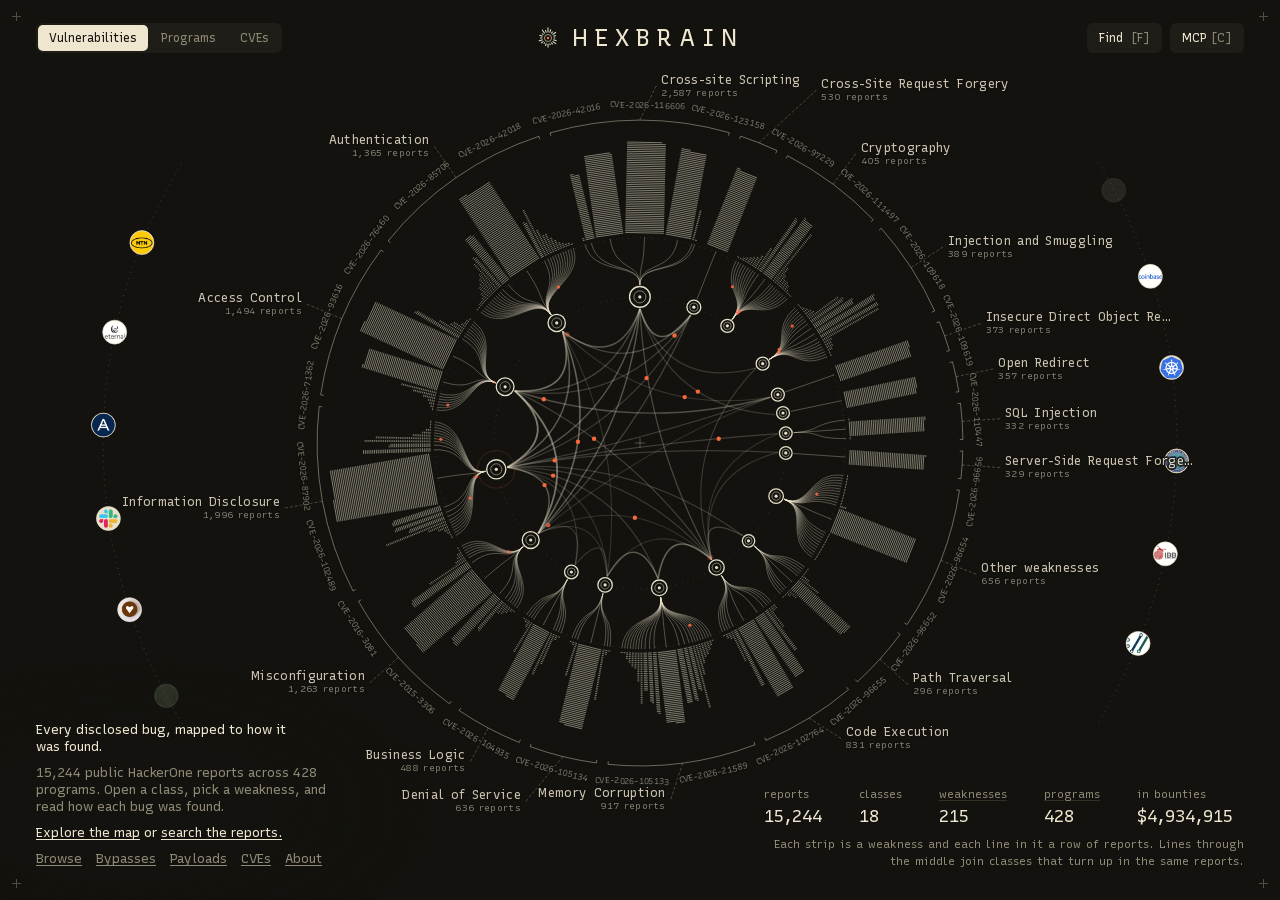
==== commit 0a477142: "Remove old developer credits and branding from all footer templates and client payloads" ====
--- a/index.html
+++ b/index.html
@@ -1 +1 @@
-<!DOCTYPE html><html lang="en" class="_8ARs4a_variable"><head><meta charSet="utf-8"/><meta name="viewport" content="width=device-width, initial-scale=1"/><link rel="stylesheet" href="/_next/static/chunks/416lmkmhwqpry.css" nonce="YTA0MGI2NDItYTU3Yy00YTU3LThjYzEtZTFkYzk5OTk5ODU1" data-precedence="next"/><link rel="stylesheet" href="/_next/static/chunks/3wpse4ij97wag.css" nonce="YTA0MGI2NDItYTU3Yy00YTU3LThjYzEtZTFkYzk5OTk5ODU1" data-precedence="next"/><link rel="preload" as="script" fetchPriority="low" nonce="YTA0MGI2NDItYTU3Yy00YTU3LThjYzEtZTFkYzk5OTk5ODU1" href="/_next/static/chunks/0om_k9402_tkz.js"/><script src="/_next/static/chunks/0jqm9ii3spicz.js" async="" nonce="YTA0MGI2NDItYTU3Yy00YTU3LThjYzEtZTFkYzk5OTk5ODU1"></script><script src="/_next/static/chunks/33pxqug3ih5w2.js" async="" nonce="YTA0MGI2NDItYTU3Yy00YTU3LThjYzEtZTFkYzk5OTk5ODU1"></script><script src="/_next/static/chunks/0zt06b94h4gnd.js" async="" nonce="YTA0MGI2NDItYTU3Yy00YTU3LThjYzEtZTFkYzk5OTk5ODU1"></script><script src="/_next/static/chunks/turbopack-077hmtqrhcoji.js" async="" nonce="YTA0MGI2NDItYTU3Yy00YTU3LThjYzEtZTFkYzk5OTk5ODU1"></script><script src="/_next/static/chunks/1n14_y55ag4pz.js" async="" nonce="YTA0MGI2NDItYTU3Yy00YTU3LThjYzEtZTFkYzk5OTk5ODU1"></script><script src="/_next/static/chunks/12zfkupch3hfq.js" async="" nonce="YTA0MGI2NDItYTU3Yy00YTU3LThjYzEtZTFkYzk5OTk5ODU1"></script><script src="/_next/static/chunks/35sssb3z2fs_8.js" async="" nonce="YTA0MGI2NDItYTU3Yy00YTU3LThjYzEtZTFkYzk5OTk5ODU1"></script><script src="/_next/static/chunks/00k4u_bny2f39.js" async="" nonce="YTA0MGI2NDItYTU3Yy00YTU3LThjYzEtZTFkYzk5OTk5ODU1"></script><script src="/_next/static/chunks/3evb1174nt9f7.js" async="" nonce="YTA0MGI2NDItYTU3Yy00YTU3LThjYzEtZTFkYzk5OTk5ODU1"></script><link rel="preload" href="/_next/static/chunks/011-me4-8e8rf.css" as="style" nonce="YTA0MGI2NDItYTU3Yy00YTU3LThjYzEtZTFkYzk5OTk5ODU1"/><meta name="theme-color" content="#13120e"/><meta name="color-scheme" content="dark"/><title>HexBrain: every disclosed bug bounty report, mapped</title><meta name="description" content="An interactive map of publicly disclosed HackerOne bug bounty reports, grouped by vulnerability class, weakness and program, with every write-up in full. Connect Claude, ChatGPT or any AI assistant to search it while you test."/><meta name="application-name" content="HexBrain"/><link rel="author" href="https://hexbrainai.com"/><meta name="author" content="HexBrain"/><link rel="manifest" href="/manifest.webmanifest"/><meta name="keywords" content="bug bounty,bug bounty reports,HackerOne disclosed reports,hacktivity,bug bounty write-ups,vulnerability write-ups,XSS,SSRF,IDOR,SQL injection,account takeover,security research,pentest,AI security"/><meta name="creator" content="HexBrain"/><meta name="publisher" content="HexBrain"/><meta name="robots" content="index, follow"/><meta name="googlebot" content="index, follow, max-image-preview:large, max-snippet:-1"/><meta name="category" content="security"/><link rel="canonical" href="https://hexbrainai.com"/><meta name="format-detection" content="telephone=no, address=no, email=no"/><meta property="og:title" content="HexBrain: Every disclosed bug, mapped to how it was found."/><meta property="og:description" content="An interactive map of publicly disclosed HackerOne bug bounty reports, grouped by vulnerability class, weakness and program, with every write-up in full. Connect Claude, ChatGPT or any AI assistant to search it while you test."/><meta property="og:url" content="https://hexbrainai.com"/><meta property="og:site_name" content="HexBrain"/><meta property="og:image" content="https://hexbrainai.com/opengraph-image?a085bf5861d4821d"/><meta property="og:image:type" content="image/png"/><meta property="og:image:width" content="1200"/><meta property="og:image:height" content="630"/><meta property="og:image:alt" content="HexBrain: Every disclosed bug, mapped to how it was found."/><meta property="og:type" content="website"/><meta name="twitter:card" content="summary_large_image"/><meta name="twitter:title" content="HexBrain: Every disclosed bug, mapped to how it was found."/><meta name="twitter:description" content="An interactive map of publicly disclosed HackerOne bug bounty reports, grouped by vulnerability class, weakness and program, with every write-up in full. Connect Claude, ChatGPT or any AI assistant to search it while you test."/><meta name="twitter:image" content="https://hexbrainai.com/opengraph-image?a085bf5861d4821d"/><meta name="twitter:image:alt" content="HexBrain: Every disclosed bug, mapped to how it was found."/><meta name="twitter:image:type" content="image/png"/><meta name="twitter:image:width" content="1200"/><meta name="twitter:image:height" content="630"/><link rel="icon" href="/favicon.ico?favicon.2y4vcmtb0bvrm.ico" sizes="96x96" type="image/x-icon"/><link rel="icon" href="/icon?5dc40c13537c1d65" type="image/png" sizes="96x96"/><link rel="apple-touch-icon" href="/apple-icon?b90d47bff3b1d48e" type="image/png" sizes="180x180"/><meta name="next-size-adjust" content=""/><script src="/_next/static/chunks/0cz1d0mv5g_q7.js" noModule="" nonce="YTA0MGI2NDItYTU3Yy00YTU3LThjYzEtZTFkYzk5OTk5ODU1"></script></head><body><div hidden=""><!--$--><!--/$--></div><script type="application/ld+json">{"@context":"https://schema.org","@type":"WebSite","name":"HexBrain","url":"https://hexbrainai.com","description":"An interactive map of publicly disclosed HackerOne bug bounty reports, grouped by vulnerability class, weakness and program, with every write-up in full. Connect Claude, ChatGPT or any AI assistant to search it while you test."}</script><div class="xDyCiW_root"><canvas class="xDyCiW_canvas" aria-label="Map of disclosed vulnerability reports grouped by class, weakness and program"></canvas><svg class="xDyCiW_labels" aria-hidden="true"></svg><span class="xDyCiW_corner xDyCiW_tl"></span><span class="xDyCiW_corner xDyCiW_tr"></span><span class="xDyCiW_corner xDyCiW_bl"></span><span class="xDyCiW_corner xDyCiW_br"></span><header class="xDyCiW_top"><nav class="xDyCiW_crumbs" aria-label="Position in the map"><span class="xDyCiW_lens" role="group" aria-label="What the map is organised by"><button aria-pressed="true">Vulnerabilities</button><button aria-pressed="false">Programs</button><button aria-pressed="false">CVEs</button></span></nav><div class="xDyCiW_brand"><svg width="24" height="24" viewBox="0 0 64 64" aria-hidden="true" focusable="false"><path d="M32.0 17.0L32.0 4.0M36.6 17.7L39.4 9.2M40.8 19.9L44.3 15.0M44.1 23.2L53.0 16.7M46.3 27.4L52.9 25.2M47.0 32.0L51.0 32.0M46.3 36.6L54.8 39.4M44.1 40.8L53.8 47.9M40.8 44.1L44.3 49.0M36.6 46.3L38.2 51.0M32.0 47.0L32.0 57.0M27.4 46.3L25.2 52.9M23.2 44.1L20.8 47.4M19.9 40.8L13.4 45.5M17.7 36.6L7.3 40.0M17.0 32.0L11.0 32.0M17.7 27.4L9.2 24.6M19.9 23.2L15.8 20.2M23.2 19.9L16.1 10.2M27.4 17.7L25.2 11.1" stroke="currentColor" stroke-width="2.7" fill="none"></path><circle cx="32" cy="32" r="9.5" fill="none" stroke="currentColor" stroke-width="1.6"></circle><circle cx="32" cy="32" r="3.4" fill="#ff6a3d"></circle></svg>HexBrain</div><div class="xDyCiW_keys"><button class="xDyCiW_key">Find <kbd>F</kbd></button><button class="xDyCiW_key xDyCiW_acct" aria-label="Connect MCP Server">MCP <kbd>C</kbd></button></div></header><section class="xDyCiW_hero " aria-hidden="false"><h1>Every disclosed bug, mapped to how it was found.</h1><p>15,244 public HackerOne reports across 428 programs. Open a class, pick a weakness, and read how each bug was found.</p><p class="xDyCiW_act"><button class="xDyCiW_link" tabindex="0">Explore the map</button> or<!-- --> <button class="xDyCiW_link" tabindex="0">search the reports.</button></p><p class="xDyCiW_links"><a tabindex="0" href="/browse">Browse</a><a tabindex="0" href="/bypasses">Bypasses</a><a tabindex="0" href="/payloads">Payloads</a><a tabindex="0" href="/cves">CVEs</a><a tabindex="0" href="/about">About</a></p></section><div class="xDyCiW_stats " style="--n:5"><div class="xDyCiW_stat"><b>15,244</b><span>reports</span></div><div class="xDyCiW_stat"><b>18</b><span>classes</span></div><button class="xDyCiW_stat"><b>215</b><span>weaknesses</span></button><button class="xDyCiW_stat"><b>428</b><span>programs</span></button><div class="xDyCiW_stat"><b>$4,934,915</b><span>in bounties</span></div><p>Each strip is a weakness and each line in it a row of reports. Lines through the middle join classes that turn up in the same reports.</p></div><aside class="xDyCiW_panel " aria-hidden="true"></aside></div><!--$--><!--/$--><script nonce="YTA0MGI2NDItYTU3Yy00YTU3LThjYzEtZTFkYzk5OTk5ODU1" id="_R_">(globalThis["TURBOPACK"] || (globalThis["TURBOPACK"] = [])).push({"otherChunks":["static/chunks/0om_k9402_tkz.js","static/chunks/0jqm9ii3spicz.js","static/chunks/33pxqug3ih5w2.js","static/chunks/0zt06b94h4gnd.js"],"runtimeModuleIds":[326]});</script><script src="/_next/static/chunks/0om_k9402_tkz.js" nonce="YTA0MGI2NDItYTU3Yy00YTU3LThjYzEtZTFkYzk5OTk5ODU1" async=""></script><script nonce="YTA0MGI2NDItYTU3Yy00YTU3LThjYzEtZTFkYzk5OTk5ODU1">(self.__next_f=self.__next_f||[]).push([0])</script><script nonce="YTA0MGI2NDItYTU3Yy00YTU3LThjYzEtZTFkYzk5OTk5ODU1">self.__next_f.push([1,"1:\"$Sreact.fragment\"\n2:\"/_next/static/chunks/1n14_y55ag4pz.js\"\n3:I[31058,[\"$2\"],\"default\"]\n4:\"/_next/static/chunks/12zfkupch3hfq.js\"\n5:\"/_next/static/chunks/35sssb3z2fs_8.js\"\n6:I[58298,[\"$4\",\"$5\"],\"default\"]\n7:I[59496,[\"$2\"],\"default\"]\nb:I[77949,[\"$2\"],\"OutletBoundary\"]\nc:\"$Sreact.suspense\"\ne:\"ViewportBoundary\"\nf:I[77949,[\"$2\"],\"$e\"]\n11:\"MetadataBoundary\"\n12:I[77949,[\"$2\"],\"$11\"]\n14:I[62792,[],\"default\",1]\n:HL[\"/_next/static/chunks/416lmkmhwqpry.css\",\"style\",{\"nonce\":\"YTA0MGI2NDItYTU3Yy00YTU3LThjYzEtZTFkYzk5OTk5ODU1\"}]\n:HL[\"/_next/static/media/4ecdafc131d86bc7-s.p.3sv7b0sph4gaf.woff2\",\"font\",{\"crossOrigin\":\"\",\"nonce\":\"YTA0MGI2NDItYTU3Yy00YTU3LThjYzEtZTFkYzk5OTk5ODU1\",\"type\":\"font/woff2\"}]\n:HL[\"/_next/static/chunks/3wpse4ij97wag.css\",\"style\",{\"nonce\":\"YTA0MGI2NDItYTU3Yy00YTU3LThjYzEtZTFkYzk5OTk5ODU1\"}]\n:HL[\"/_next/static/chunks/011-me4-8e8rf.css\",\"style\",{\"nonce\":\"YTA0MGI2NDItYTU3Yy00YTU3LThjYzEtZTFkYzk5OTk5ODU1\"}]\n9:[[\"children\",{\"s\":\"__PAGE__\",\"d\":{\"r\":[\"$\",\"$1\",\"c\",{\"children\":[\"$La\",[[\"$\",\"link\",\"0\",{\"rel\":\"stylesheet\",\"href\":\"/_next/static/chunks/3wpse4ij97wag.css\",\"precedence\":\"next\",\"crossOrigin\":\"$undefined\",\"nonce\":\"YTA0MGI2NDItYTU3Yy00YTU3LThjYzEtZTFkYzk5OTk5ODU1\"}],[\"$\",\"script\",\"script-0\",{\"src\":\"/_next/static/chunks/35sssb3z2fs_8.js\",\"async\":true,\"nonce\":\"YTA0MGI2NDItYTU3Yy00YTU3LThjYzEtZTFkYzk5OTk5ODU1\"}],[\"$\",\"script\",\"script-1\",{\"src\":\"/_next/static/chunks/00k4u_bny2f39.js\",\"async\":true,\"nonce\":\"YTA0MGI2NDItYTU3Yy00YTU3LThjYzEtZTFkYzk5OTk5ODU1\"}]],[\"$\",\"$Lb\",null,{\"children\":[\"$\",\"$c\",null,{\"name\":\"Next.MetadataOutlet\",\"children\":\"$@d\"}]}]]}],\"p\":false,\"v\":null}}]]\n0:{\"P\":null,\"c\":[\"\",\"\"],\"q\":\"\",\"i\":false,\"t\":{\"t\":{\"s\":\"\",\"h\":16,\"d\":{\"r\":[\"$\",\"$1\",\"c\",{\"children\":[[[\"$\",\"link\",\"0\",{\"rel\":\"stylesheet\",\"href\":\"/_next/static/chunks/416lmkmhwqpry.css\",\"precedence\":\"next\",\"crossOrigin\":\"$undefined\",\"nonce\":\"YTA0MGI2NDItYTU3Yy00YTU3LThjYzEtZTFkYzk5OTk5ODU1\"}]],[\"$\",\"html\",null,{\"lang\":\"en\",\"className\":\"_8ARs4a_variable\",\"children\":[\"$\",\"body\",null,{\"children\":[\"$\",\"$L3\",null,{\"parallelRouterKey\":\"children\",\"error\":\"$6\",\"errorStyles\":[[\"$\",\"link\",\"0\",{\"rel\":\"stylesheet\",\"href\":\"/_next/static/chunks/011-me4-8e8rf.css\",\"precedence\":\"next\",\"crossOrigin\":\"$undefined\",\"nonce\":\"YTA0MGI2NDItYTU3Yy00YTU3LThjYzEtZTFkYzk5OTk5ODU1\"}]],\"errorScripts\":[[\"$\",\"script\",\"script-0\",{\"src\":\"/_next/static/chunks/12zfkupch3hfq.js\",\"async\":true,\"nonce\":\"YTA0MGI2NDItYTU3Yy00YTU3LThjYzEtZTFkYzk5OTk5ODU1\"}],[\"$\",\"script\",\"script-1\",{\"src\":\"/_next/static/chunks/35sssb3z2fs_8.js\",\"async\":true,\"nonce\":\"YTA0MGI2NDItYTU3Yy00YTU3LThjYzEtZTFkYzk5OTk5ODU1\"}]],\"template\":[\"$\",\"$L7\",null,{}],\"templateStyles\":\"$undefined\",\"templateScripts\":\"$undefined\",\"notFound\":[\"$L8\",[[\"$\",\"link\",\"0\",{\"rel\":\"stylesheet\",\"href\":\"/_next/static/chunks/011-me4-8e8rf.css\",\"precedence\":\"next\",\"crossOrigin\":\"$undefined\",\"nonce\":\"YTA0MGI2NDItYTU3Yy00YTU3LThjYzEtZTFkYzk5OTk5ODU1\"}]]],\"forbidden\":\"$undefined\",\"unauthorized\":\"$undefined\"}]}]}]]}],\"p\":false,\"v\":null},\"c\":\"$Q9\"},\"h\":{\"r\":[\"$\",\"$1\",\"h\",{\"children\":[null,[\"$\",\"$Lf\",null,{\"children\":\"$L10\"}],[\"$\",\"$L12\",null,{\"children\":[[\"$\",\"div\",null,{\"hidden\":true,\"children\":[\"$\",\"$c\",null,{\"name\":\"Next.Metadata\",\"children\":\"$L13\"}]}],null]}],[\"$\",\"meta\",null,{\"name\":\"next-size-adjust\",\"content\":\"\"}]]}],\"p\":false,\"v\":null}},\"m\":\"$undefined\",\"G\":[\"$14\",[[\"$\",\"link\",\"0\",{\"rel\":\"stylesheet\",\"href\":\"/_next/static/chunks/416lmkmhwqpry.css\",\"precedence\":\"next\",\"crossOrigin\":\"$undefined\",\"nonce\":\"YTA0MGI2NDItYTU3Yy00YTU3LThjYzEtZTFkYzk5OTk5ODU1\"}]]],\"S\":false,\"r\":\"$undefined\",\"s\":\"$undefined\",\"a\":\"$undefined\",\"l\":\"$undefined\",\"p\":\"$undefined\",\"d\":\"$undefined\",\"b\":\"NkeMn4vjCz0yV9Htg3qYw\"}\n15:\"/_next/static/chunks/00k4u_bny2f39.js\"\n16:I[20028,[\"$5\",\"$15\"],\"default\"]\n17:T418,[base64]:T610,[base64]:[[\"$\",\"script\",null,{\"type\":\"application/ld+json\",\"dangerouslySetInnerHTML\":{\"__html\":\"{\\\"@context\\\":\\\"https://schema.org\\\",\\\"@type\\\":\\\"WebSite\\\",\\\"name\\\":\\\"HexBrain\\\",\\\"url\\\":\\\"https://hexbrainai.com\\\",\\\"description\\\":\\\"An interactive map of publicly disclosed HackerOne bug bounty reports, grouped by vulnerability class, weakness and program, with every write-up in full. Connect Claude, ChatGPT or any AI assistant to search it while you test.\\\"}\"}}],[\"$\",\"$L16\",null,{\"graph\":{\"stamp\":1794713916347,\"cveYears\":[{\"year\":1999,\"months\":[[0,0,0,0,0],[0,0,0,0,0],[0,0,0,0,0],[0,0,0,0,0],[0,0,0,0,0],[0,0,0,0,0],[0,0,0,0,0],[0,0,0,0,0],[0,0,0,0,0],[0,0,55,164,101],[0,0,0,0,0],[0,0,0,0,0],[0,0,0,0,0]]},{\"year\":2000,\"months\":[[0,0,0,0,0],[0,0,29,115,38],[0,1,42,258,76],[0,0,8,45,17],[0,0,13,60,39],[0,0,0,8,4],[0,0,17,39,18],[0,0,18,94,43],[0,0,2,11,2],[0,1,7,22,18],[0,0,32,202,49],[0,0,7,38,8],[0,0,2,49,5]]},{\"year\":2001,\"months\":[[0,0,0,0,0],[0,0,36,147,49],[0,0,6,39,16],[0,0,7,29,3],[0,0,4,39,2],[0,0,45,160,87],[0,0,0,0,0],[0,0,5,38,18],[0,0,3,19,3],[0,0,50,255,182],[0,0,3,32,10],[0,0,5,23,8],[0,0,0,0,0]]},{\"year\":2002,\"months\":[[0,0,0,0,0],[0,0,0,3,0],[0,0,13,82,22],[0,1,67,342,160],[0,0,1,7,2],[0,0,17,165,40],[0,0,51,243,66],[0,0,12,62,5],[0,0,17,155,32],[0,1,2,14,4],[0,0,8,30,5],[0,0,13,16,4],[0,0,7,18,3]]},{\"year\":2003,\"months\":[[0,0,0,0,0],[0,0,4,13,5],[0,0,2,9,5],[0,0,22,104,10],[1,0,85,226,85],[0,0,20,84,17],[0,0,13,78,21],[0,0,18,50,22],[0,0,8,42,20],[0,0,23,73,9],[0,0,23,29,19],[0,0,6,30,10],[0,0,3,28,6]]},{\"year\":2004,\"months\":[[0,0,0,0,0],[0,0,12,46,10],[0,0,6,10,6],[0,0,15,130,31],[0,0,25,23,13],[0,1,16,28,7],[0,1,18,69,28],[1,1,20,81,18],[0,0,9,41,7],[0,0,106,350,107],[0,0,25,30,24],[0,0,13,31,8],[0,0,46,154,45]]},{\"year\":2005,\"months\":[[0,0,0,0,0],[0,0,22,103,49],[1,2,66,636,116],[0,2,35,381,80],[0,1,45,385,75],[0,1,48,688,119],[0,0,72,462,117],[0,0,42,443,103],[0,1,38,440,98],[1,0,18,215,78],[0,1,34,249,58],[0,2,35,586,79],[0,1,22,601,57]]},{\"year\":2006,\"months\":[[0,0,0,0,0],[0,0,30,417,62],[0,0,23,443,58],[1,0,31,476,77],[0,1,47,509,75],[1,1,36,514,57],[0,1,57,555,33],[0,1,64,425,42],[0,0,56,442,56],[0,0,45,459,53],[0,0,47,460,44],[0,0,44,408,59],[0,1,55,559,60]]},{\"year\":2007,\"months\":[[0,0,0,0,0],[0,0,64,587,74],[1,1,54,513,61],[0,0,65,502,65],[0,0,55,520,56],[0,0,69,454,47],[0,1,75,460,39],[0,0,57,463,67],[0,2,53,398,76],[1,1,59,311,76],[0,1,74,763,132],[0,0,26,365,87],[0,0,48,324,64]]},{\"year\":2008,\"months\":[[0,0,0,0,0],[0,0,56,370,72],[2,3,58,350,120],[0,0,52,356,112],[0,0,46,334,76],[0,2,33,270,81],[0,1,45,288,103],[0,0,30,423,67],[1,0,55,245,72],[1,0,33,320,96],[1,3,58,368,110],[1,1,30,258,142],[0,1,65,364,98]]},{\"year\":2009,\"months\":[[0,0,0,0,0],[0,1,32,334,99],[1,4,36,453,191],[2,3,40,408,100],[1,1,48,428,89],[1,2,40,259,62],[3,2,61,310,74],[2,0,48,301,95],[1,2,35,392,97],[0,2,28,419,125],[1,0,44,254,53],[1,0,40,223,44],[1,2,52,303,82]]},{\"year\":2010,\"months\":[[0,0,0,0,0],[3,1,31,222,62],[2,3,45,193,65],[1,11,48,371,82],[3,44,42,351,76],[0,30,30,279,63],[1,5,63,344,77],[1,5,13,226,98],[3,1,58,271,47],[1,2,18,190,86],[1,1,57,277,98],[3,2,23,195,55],[4,4,44,244,63]]},{\"year\":2011,\"months\":[[0,0,0,0,0],[0,1,67,256,72],[0,2,48,282,45],[1,2,23,266,63],[1,1,46,193,71],[0,0,42,205,48],[2,0,44,212,36],[0,2,19,217,69],[0,0,38,224,32],[0,0,35,310,42],[2,1,35,356,90],[1,3,18,234,53],[2,1,50,239,48]]},{\"year\":2012,\"months\":[[0,0,0,0,0],[1,4,35,196,78],[2,4,33,266,38],[0,1,62,317,23],[2,0,29,174,23],[2,0,39,308,76],[4,1,47,278,75],[1,1,35,427,72],[3,7,36,551,138],[2,4,31,462,156],[3,7,27,418,98],[0,2,45,282,107],[2,1,28,149,75]]},{\"year\":2013,\"months\":[[0,0,0,0,0],[6,3,50,283,97],[4,1,53,255,92],[2,0,43,266,127],[2,0,15,262,151],[5,1,42,258,50],[3,0,51,245,62],[2,3,63,325,93],[1,1,25,256,74],[2,0,53,300,99],[2,4,46,369,162],[5,0,33,257,99],[1,1,40,357,85]]},{\"year\":2014,\"months\":[[0,0,0,0,0],[1,1,45,401,110],[4,0,44,301,93],[2,2,58,376,102],[3,6,43,489,124],[3,0,35,402,110],[1,1,93,285,65],[2,6,55,499,91],[3,3,61,250,84],[4,1,64,286,791],[6,4,41,521,841],[4,4,58,360,75],[1,2,69,443,99]]},{\"year\":2015,\"months\":[[0,0,0,0,0],[4,5,37,539,128],[4,3,64,336,79],[0,1,75,305,72],[7,2,39,355,135],[4,5,83,255,63],[3,6,71,327,88],[10,4,60,455,106],[5,2,96,418,98],[2,3,58,349,81],[2,4,44,519,157],[2,0,55,245,59],[4,1,91,388,81]]},{\"year\":2016,\"months\":[[0,0,0,0,0],[2,2,49,473,143],[5,2,58,251,64],[3,0,63,214,50],[8,3,64,422,156],[7,0,65,408,132],[6,0,59,308,137],[0,1,78,442,188],[6,2,43,218,140],[2,0,67,376,150],[3,29,35,434,186],[8,0,47,192,139],[4,0,49,317,147]]},{\"year\":2017,\"months\":[[0,0,0,0,0],[3,5,62,828,185],[2,4,34,647,354],[17,2,137,761,385],[9,9,72,1068,410],[10,14,68,597,321],[4,3,68,581,377],[13,8,41,808,398],[6,7,99,1001,427],[13,17,77,729,392],[8,7,67,940,376],[2,12,40,556,456],[2,3,80,678,342]]},{\"year\":2018,\"months\":[[0,0,0,0,0],[4,9,104,722,434],[3,14,149,754,405],[22,18,79,679,539],[3,12,92,1067,493],[7,11,76,767,301],[3,17,81,1278,404],[5,10,146,1480,526],[8,13,83,579,330],[3,20,65,667,414],[2,17,106,910,433],[6,15,71,543,348],[10,15,56,707,375]]},{\"year\":2019,\"months\":[[0,0,0,0,0],[6,11,70,817,308],[6,7,30,511,284],[12,13,99,710,360],[16,12,94,1027,382],[14,26,81,863,332],[8,17,65,773,381],[14,24,72,1013,495],[6,56,66,991,882],[11,30,57,768,665],[7,30,66,965,498],[9,7,46,740,877],[20,17,53,859,629]]},{\"year\":2020,\"months\":[[0,0,0,0,0],[7,19,96,977,556],[16,24,82,762,513],[20,17,53,822,842],[16,20,70,940,1140],[10,18,30,528,431],[10,18,53,914,812],[16,20,56,814,511],[10,21,23,534,572],[8,11,38,766,769],[14,21,37,893,629],[10,15,48,638,535],[9,28,41,848,612]]},{\"year\":2021,\"months\":[[0,0,0,0,0],[10,31,47,863,563],[19,27,109,761,539],[22,36,71,682,636],[18,49,52,974,724],[19,44,42,675,714],[15,31,40,719,886],[16,40,40,763,722],[22,32,56,980,997],[30,30,51,880,908],[18,28,59,711,890],[11,36,40,606,815],[15,35,47,822,1059]]},{\"year\":2022,\"months\":[[0,0,0,0,0],[12,44,44,921,967],[18,65,61,891,907],[16,82,65,904,998],[16,68,49,950,956],[9,55,92,986,1019],[3,56,48,829,1212],[8,53,59,775,1082],[8,38,56,734,1470],[12,28,52,687,1369],[8,27,51,595,1168],[14,29,36,469,1472],[7,39,47,426,1837]]},{\"year\":2023,\"months\":[[0,0,0,0,0],[8,38,67,466,1772],[10,45,58,384,1667],[15,35,65,384,1989],[18,36,45,430,1773],[8,50,69,402,1891],[17,68,62,394,1854],[15,50,28,454,1747],[14,58,47,488,1872],[22,42,45,386,1653],[19,32,39,502,2098],[11,40,50,425,1917],[9,41,53,376,2194]]},{\"year\":2024,\"months\":[[0,1,0,0,0],[15,49,41,409,2077],[11,27,42,383,2321],[8,40,53,372,2826],[10,47,74,443,3030],[14,46,91,557,4283],[13,58,40,187,2782],[12,51,52,318,2680],[21,39,42,304,2489],[13,45,44,203,2209],[17,52,52,291,3154],[16,36,47,398,3557],[11,24,34,207,3157]]},{\"year\":2025,\"months\":[[0,0,0,0,0],[17,41,50,349,3816],[15,54,33,178,3393],[26,45,37,234,3659],[16,33,41,244,3699],[19,51,49,245,3616],[18,43,54,281,3286],[14,46,70,350,3294],[12,38,53,309,3217],[16,33,32,191,4047],[10,28,32,205,3999],[11,25,12,115,2856],[23,27,41,259,5143]]},{\"year\":2026,\"months\":[[0,2,0,0,0],[16,41,34,249,3962],[20,52,33,248,4263],[10,68,18,300,5840],[14,54,22,285,5438],[23,64,31,313,6502],[26,59,15,234,7615],[23,64,3,320,9349],[21,53,0,463,11720],[32,42,1,476,14378],[22,36,2,384,16606],[12,16,2,262,7530],[0,0,0,0,0]]}],\"cveRing\":[{\"id\":\"CVE-2026-116606\",\"name\":\"Barracuda Email Security Gateway - Authentication Bypass\"},{\"id\":\"CVE-2026-123158\",\"name\":\"SSHole - OpenSSH/musl Password Auth Bypass\"},{\"id\":\"CVE-2026-97229\",\"name\":\"GitLab CE/EE \u003c 19.2.8 / 19.3.5 / 19.4.2 - Unauthenticated RCE via Onigmo Integer Overflow\"},{\"id\":\"CVE-2026-111497\",\"name\":\"Node.js Brotli Request-Body Integer Overflow (node2shell) - Remote Code Execution\"},{\"id\":\"CVE-2026-109618\",\"name\":\"PHP2Shell (CVE-2026-109618/CVE-2026-109619) - Active Crash Detection\"},{\"id\":\"CVE-2026-109619\",\"name\":\"PHP 8.2 \u003c 8.2.35, 8.3 \u003c 8.3.36, 8.4 \u003c 8.4.27, 8.5 \u003c 8.5.12 - Use-After-Free Remote Code Execution\"},{\"id\":\"CVE-2026-110447\",\"name\":\"Collabora Built-in CODE Server \u003c 26.4.303 - OS Command Injection\"},{\"id\":\"CVE-2026-96656\",\"name\":\"Plex Media Server \u003c 1.43.3.10861 - Arbitrary File Write to Code Execution\"},{\"id\":\"CVE-2026-96654\",\"name\":\"Plex Media Server \u003c 1.43.3.10861 - Server Side Request Forgery\"},{\"id\":\"CVE-2026-96652\",\"name\":\"Plex Media Server \u003c 1.43.3.10861 - Unauthenticated SSRF via Companion Protocol (plex2shell)\"},{\"id\":\"CVE-2026-96655\",\"name\":\"Plex Media Server \u003c 1.43.3.10861 - SSRF via Transcoder\"},{\"id\":\"CVE-2026-102764\",\"name\":\"BeyondTrust Remote Support \u003c= 26.2.3 - Origin Validation File Upload\"},{\"id\":\"CVE-2026-21589\",\"name\":\"Atlassian Jira/Confluence/Bitbucket - Pre-Auth Arbitrary File Read\"},{\"id\":\"CVE-2026-105133\",\"name\":\"AhsayCBS - JSON API Authentication Bypass\"},{\"id\":\"CVE-2026-105134\",\"name\":\"AhsayCBS \u003c= 10.3.4 - Unauthenticated RCE\"},{\"id\":\"CVE-2026-104935\",\"name\":\"Ivanti Connect Secure \u003c= 22.8R2.4 - Authentication Bypass via X-DSCGI-PATH Header\"},{\"id\":\"CVE-2015-3306\",\"name\":\"ProFTPd - Remote Code Execution\"},{\"id\":\"CVE-2016-3081\",\"name\":\"Apache S2-032 Struts - Remote Code Execution\"},{\"id\":\"CVE-2026-102489\",\"name\":\"Zammad 6.3.0-6.5.4 - Session Hijacking \u0026 Remote Code Execution\"},{\"id\":\"CVE-2026-87902\",\"name\":\"WordPress Core - PHP Template Path Traversal\"},{\"id\":\"CVE-2026-71362\",\"name\":\"Adobe Commerce/Magento - Customer Session Identity Switch\"},{\"id\":\"CVE-2026-93616\",\"name\":\"Check Point Security Management - Unauthenticated Directory Traversal to RCE\"},{\"id\":\"CVE-2026-76460\",\"name\":\"Cisco Identity Services Engine - ise-kong API Gateway Authentication Bypass\"},{\"id\":\"CVE-2026-85706\",\"name\":\"GitLab CE/EE \u003c=19.1.7/19.2.5/19.3.1 - Arbitrary File Read\"},{\"id\":\"CVE-2026-42018\",\"name\":\"JFrog Artifactory - Anonymous Token Disclosure via Trailing Slash Auth Bypass\"},{\"id\":\"CVE-2026-42016\",\"name\":\"JFrog Artifactory - Unauthenticated Admin Token Minting via Token Scope Bypass\"}],\"surfaces\":[{\"program\":\"IBM\",\"total\":560127,\"branches\":[[\"techzone\",\"techzone.ibm.com\",321285],[\"cloud\",\"cloud.ibm.com\",178909],[\"edst\",\"edst.ibm.com\",21740],[\"saas\",\"saas.ibm.com\",9048],[\"sec\",\"sec.ibm.com\",3330],[\"usf\",\"usf.ibm.com\",3254],[\"automation\",\"automation.ibm.com\",2688],[\"iacs\",\"iacs.ibm.com\",1673],[\"res\",\"res.ibm.com\",1081],[\"boulder\",\"boulder.ibm.com\",684],[\"security\",\"security.ibm.com\",486],[\"watson-orchestrate\",\"watson-orchestrate.ibm.com\",405]]},{\"program\":\"MTN Group\",\"total\":214285,\"branches\":[[\"mtn.co.ug\",\"mtn.co.ug\",23610],[\"mtn.co.za\",\"mtn.co.za\",9155],[\"mtn.co.sz\",\"mtn.co.sz\",8210],[\"mtn.com.gh\",\"mtn.com.gh\",5645],[\"mtn.com\",\"mtn.com\",661],[\"146\",\"146.mtn.cm\",327],[\"111\",\"111.mtn.cm\",326],[\"112\",\"112.mtn.cm\",326],[\"124\",\"124.mtn.cm\",326],[\"163\",\"163.mtn.cm\",326],[\"193\",\"193.mtn.cm\",326],[\"226\",\"226.mtn.cm\",326]]},{\"program\":\"Slack\",\"total\":137436,\"branches\":[[\"quip.com\",\"quip.com\",20409],[\"enterprise\",\"enterprise.slack.com\",357],[\"api\",\"api.slack.com\",256],[\"status\",\"status.slack.com\",244],[\"app\",\"app.slack.com\",242],[\"antivirus\",\"antivirus.slack.com\",147],[\"rheumcovid-19registry\",\"rheumcovid-19registry.slack.com\",110],[\"ucd-covid19\",\"ucd-covid19.slack.com\",107],[\"franklincovey\",\"franklincovey.slack.com\",103],[\"peese-covid\",\"peese-covid.slack.com\",103],[\"codevscovid19\",\"codevscovid19.slack.com\",102],[\"ethiopia-covid19\",\"ethiopia-covid19.slack.com\",101]]},{\"program\":\"pixiv\",\"total\":117017,\"branches\":[[\"pixiv.net\",\"pixiv.net\",522],[\"retrovirus\",\"retrovirus.booth.pm\",16],[\"vroid.com\",\"vroid.com\",8],[\"_tcp\",\"_tcp.booth.pm\",3],[\"2018\",\"2018.booth.pm\",2],[\"_tls\",\"_tls.booth.pm\",2],[\"api\",\"api.booth.pm\",2],[\"blog\",\"blog.booth.pm\",2],[\"dess\",\"dess.booth.pm\",2],[\"dev\",\"dev.booth.pm\",2],[\"dns1\",\"dns1.booth.pm\",2],[\"dns2\",\"dns2.booth.pm\",2]]},{\"program\":\"Ford\",\"total\":70322,\"branches\":[[\"app\",\"app.ford.com\",5654],[\"chi\",\"chi.ford.com\",5020],[\"ash\",\"ash.ford.com\",4186],[\"gcp\",\"gcp.ford.com\",3510],[\"b2d\",\"b2d.ford.com\",2235],[\"lincoln.com\",\"lincoln.com\",1204],[\"cloud\",\"cloud.ford.com\",1122],[\"cv\",\"cv.ford.com\",800],[\"brandeulb\",\"brandeulb.ford.com\",612],[\"cf\",\"cf.ford.com\",530],[\"ici\",\"ici.ford.com\",446],[\"fc\",\"fc.ford.com\",384]]},{\"program\":\"Ubiquiti Inc.\",\"total\":65627,\"branches\":[[\"unifi-hosting\",\"unifi-hosting.ui.com\",53753],[\"stg\",\"stg.ui.com\",7566],[\"dev\",\"dev.ui.com\",2118],[\"svc\",\"svc.ui.com\",728],[\"blog\",\"blog.ui.com\",541],[\"ubnt.com\",\"ubnt.com\",483],[\"df\",\"df.ui.com\",24],[\"tw\",\"tw.ui.com\",20],[\"store\",\"store.ui.com\",17],[\"unifi\",\"unifi.ui.com\",16],[\"alpha\",\"alpha.ui.com\",14],[\"shop\",\"shop.ui.com\",9]]},{\"program\":\"GitHub\",\"total\":56442,\"branches\":[[\"github.net\",\"github.net\",330],[\"githubapp.com\",\"githubapp.com\",328],[\"api\",\"api.github.com\",211],[\"sigmavirus24\",\"sigmavirus24.github.com\",197],[\"gist\",\"gist.github.com\",188],[\"covid19\",\"covid19.github.com\",183],[\"education\",\"education.github.com\",183],[\"antivirus\",\"antivirus.github.com\",173],[\"lab\",\"lab.github.com\",173],[\"help\",\"help.github.com\",171],[\"jobs\",\"jobs.github.com\",168],[\"virus\",\"virus.github.com\",156]]},{\"program\":\"Quora\",\"total\":51611,\"branches\":[[\"tch\",\"tch.quora.com\",15964],[\"main\",\"main.quora.com\",1488],[\"dev\",\"dev.quora.com\",1413],[\"remote\",\"remote.quora.com\",221],[\"pigeon\",\"pigeon.quora.com\",66],[\"nb\",\"nb.quora.com\",20],[\"app.mobile\",\"app.mobile\",16],[\"www\",\"www.quora.com\",11],[\"email\",\"email.quora.com\",9],[\"net\",\"net.quora.com\",5],[\"edge\",\"edge.quora.com\",4],[\"_tcp\",\"_tcp.quora.com\",3]]},{\"program\":\"Urban Dictionary\",\"total\":50095,\"branches\":[[\"urbandictionary.com\",\"urbandictionary.com\",2161],[\"udimg.com\",\"udimg.com\",18],[\"urbandictionary.biz\",\"urbandictionary.biz\",14],[\"urbandictionary.store\",\"urbandictionary.store\",10],[\"devna\",\"devna.urbanup.com\",3],[\"openfire\",\"openfire.urbanup.com\",3],[\"sa\",\"sa.urbanup.com\",3],[\"urbandictionary.net\",\"urbandictionary.net\",2],[\"cofiles\",\"cofiles.urbanup.com\",2],[\"e-bail\",\"e-bail.urbanup.com\",2],[\"urbandictionary.org\",\"urbandictionary.org\",1],[\"ud.wtf\",\"ud.wtf\",1]]},{\"program\":\"Imgur\",\"total\":43093,\"branches\":[[\"i\",\"i.imgur.com\",192],[\"sexycyborg\",\"sexycyborg.imgur.com\",119],[\"users\",\"users.imgur.com\",34],[\"m\",\"m.imgur.com\",17],[\"evolavirus3\",\"evolavirus3.imgur.com\",16],[\"www\",\"www.imgur.com\",16],[\"dev\",\"dev.imgur.com\",14],[\"email\",\"email.imgur.com\",14],[\"voltvirus\",\"voltvirus.imgur.com\",13],[\"test\",\"test.imgur.com\",12],[\"demo\",\"demo.imgur.com\",11],[\"secure\",\"secure.imgur.com\",11]]},{\"program\":\"WordPress\",\"total\":29502,\"branches\":[[\"wordcamp.org\",\"wordcamp.org\",3502],[\"wordpress.net\",\"wordpress.net\",1425],[\"buddypress.org\",\"buddypress.org\",593],[\"bbpress.org\",\"bbpress.org\",486],[\"profiles\",\"profiles.wordpress.org\",241],[\"planet\",\"planet.wordpress.org\",238],[\"ord\",\"ord.wordpress.org\",125],[\"de\",\"de.wordpress.org\",122],[\"es\",\"es.wordpress.org\",51],[\"forums\",\"forums.wordpress.org\",50],[\"trac\",\"trac.wordpress.org\",40],[\"svn\",\"svn.wordpress.org\",34]]},{\"program\":\"Shopify\",\"total\":27669,\"branches\":[[\"shopifykloud.com\",\"shopifykloud.com\",1295],[\"cushoncovers\",\"cushoncovers.shopify.com\",123],[\"chi\",\"chi.shopify.com\",117],[\"ec2\",\"ec2.shopify.com\",93],[\"mailer\",\"mailer.shopify.com\",87],[\"ash\",\"ash.shopify.com\",60],[\"users\",\"users.shopify.com\",34],[\"inbox\",\"inbox.shopify.com\",28],[\"my\",\"my.shopify.com\",23],[\"ssl\",\"ssl.shopify.com\",22],[\"checkout\",\"checkout.shopify.com\",20],[\"accounts\",\"accounts.shopify.com\",19]]},{\"program\":\"Algolia\",\"total\":25217,\"branches\":[[\"algolia.net\",\"algolia.net\",14057],[\"algolianet.com\",\"algolianet.com\",10645],[\"algolia.com\",\"algolia.com\",515]]},{\"program\":\"Cloudflare Public Bug Bounty\",\"total\":24298,\"branches\":[[\"cloudflareaccess.com\",\"cloudflareaccess.com\",4882],[\"ns\",\"ns.cloudflare.com\",1214],[\"cloudflareworkers.com\",\"cloudflareworkers.com\",465],[\"cdn\",\"cdn.cloudflare.com\",279],[\"secondary\",\"secondary.cloudflare.com\",253],[\"realtime\",\"realtime.cloudflare.com\",102],[\"research\",\"research.cloudflare.com\",67],[\"teams\",\"teams.cloudflare.com\",66],[\"labs-staging\",\"labs-staging.cloudflare.com\",56],[\"labs\",\"labs.cloudflare.com\",55],[\"staging\",\"staging.cloudflare.com\",54],[\"mcp\",\"mcp.cloudflare.com\",53]]},{\"program\":\"Reddit\",\"total\":23159,\"branches\":[[\"snooguts.net\",\"snooguts.net\",457],[\"redditmedia.com\",\"redditmedia.com\",195],[\"old\",\"old.reddit.com\",126],[\"technewstoday\",\"technewstoday.reddit.com\",126],[\"dubsmash.com\",\"dubsmash.com\",41],[\"users\",\"users.reddit.com\",34],[\"redditgifts.com\",\"redditgifts.com\",24],[\"www\",\"www.reddit.com\",24],[\"redd.it\",\"redd.it\",21],[\"m\",\"m.reddit.com\",19],[\"dev\",\"dev.reddit.com\",18],[\"girlsuncovered\",\"girlsuncovered.reddit.com\",16]]},{\"program\":\"Chaturbate\",\"total\":23056,\"branches\":[[\"highwebmedia.com\",\"highwebmedia.com\",881],[\"securegatewayaccess.com\",\"securegatewayaccess.com\",146],[\"realcouplesuncovered\",\"realcouplesuncovered.chaturbate.com\",55],[\"users\",\"users.chaturbate.com\",32],[\"hdfs\",\"hdfs.chaturbate.com\",28],[\"stream\",\"stream.chaturbate.com\",25],[\"mail\",\"mail.chaturbate.com\",24],[\"smtp\",\"smtp.chaturbate.com\",20],[\"ar\",\"ar.chaturbate.com\",16],[\"de\",\"de.chaturbate.com\",16],[\"ei\",\"ei.chaturbate.com\",16],[\"es\",\"es.chaturbate.com\",16]]},{\"program\":\"Grab\",\"total\":22831,\"branches\":[[\"qms\",\"qms.grab.com\",20260],[\"myteksi.net\",\"myteksi.net\",775],[\"grabtaxi.com\",\"grabtaxi.com\",585],[\"mkt\",\"mkt.grab.com\",98],[\"grabpay.com\",\"grabpay.com\",94],[\"tis-data\",\"tis-data.grab.com\",32],[\"it\",\"it.grab.com\",22],[\"nacportal\",\"nacportal.grab.com\",21],[\"grab.co\",\"grab.co\",16],[\"myteksi.com\",\"myteksi.com\",15],[\"ext\",\"ext.grab.com\",11],[\"em\",\"em.grab.com\",10]]},{\"program\":\"Udemy\",\"total\":22200,\"branches\":[[\"blackvirus\",\"blackvirus.udemy.com\",86],[\"ecovidrio\",\"ecovidrio.udemy.com\",86],[\"users\",\"users.udemy.com\",33],[\"dev\",\"dev.udemy.com\",18],[\"m\",\"m.udemy.com\",17],[\"demo\",\"demo.udemy.com\",12],[\"forum\",\"forum.udemy.com\",12],[\"cit\",\"cit.udemy.com\",11],[\"secure\",\"secure.udemy.com\",11],[\"staging\",\"staging.udemy.com\",11],[\"students\",\"students.udemy.com\",11],[\"e\",\"e.udemy.com\",10]]},{\"program\":\"Elastic\",\"total\":19861,\"branches\":[[\"app\",\"app.elstc.co\",2659],[\"elastic-cloud.com\",\"elastic-cloud.com\",2384],[\"ea-registry-staging\",\"ea-registry-staging.elstc.co\",1443],[\"ea-es\",\"ea-es.elstc.co\",1358],[\"ea-registry-production\",\"ea-registry-production.elstc.co\",1310],[\"ea-demo-prod\",\"ea-demo-prod.elstc.co\",1294],[\"ea-stargate\",\"ea-stargate.elstc.co\",1262],[\"elastic-uploader-production\",\"elastic-uploader-production.elstc.co\",1198],[\"ea-demo-staging\",\"ea-demo-staging.elstc.co\",1177],[\"ea-eden-prod\",\"ea-eden-prod.elstc.co\",1127],[\"found.io\",\"found.io\",1115],[\"ea-release\",\"ea-release.elstc.co\",1060]]},{\"program\":\"PayPal\",\"total\":17149,\"branches\":[[\"paypal.com\",\"paypal.com\",8211],[\"venmo.com\",\"venmo.com\",5152],[\"braintree-api.com\",\"braintree-api.com\",1282],[\"xoom.com\",\"xoom.com\",968],[\"braintreepayments.com\",\"braintreepayments.com\",713],[\"paydiant.com\",\"paydiant.com\",435],[\"braintree.tools\",\"braintree.tools\",155],[\"braintreegateway.com\",\"braintreegateway.com\",89],[\"swiftfinancial.com\",\"swiftfinancial.com\",59],[\"swiftcapital.com\",\"swiftcapital.com\",29],[\"loanbuilder.com\",\"loanbuilder.com\",23],[\"paypalobjects.com\",\"paypalobjects.com\",22]]},{\"program\":\"Sony\",\"total\":13535,\"branches\":[[\"station\",\"station.sony.com\",5172],[\"spe\",\"spe.sony.com\",2846],[\"sie\",\"sie.sony.com\",1736],[\"am\",\"am.sony.com\",917],[\"eu\",\"eu.sony.com\",444],[\"sel\",\"sel.sony.com\",367],[\"soe\",\"soe.sony.com\",290],[\"account\",\"account.sony.com\",260],[\"me\",\"me.sony.com\",134],[\"wws\",\"wws.sony.com\",113],[\"electronics\",\"electronics.sony.com\",76],[\"fw-bc\",\"fw-bc.sony.com\",74]]},{\"program\":\"Uber\",\"total\":11395,\"branches\":[[\"dev\",\"dev.uber.com\",8615],[\"cfe\",\"cfe.uber.com\",337],[\"prod\",\"prod.uber.com\",84],[\"mobile-config\",\"mobile-config.uber.com\",52],[\"mgm\",\"mgm.uber.com\",46],[\"corp\",\"corp.uber.com\",42],[\"email\",\"email.uber.com\",42],[\"et\",\"et.uber.com\",41],[\"mgt\",\"mgt.uber.com\",33],[\"bonjour\",\"bonjour.uber.com\",29],[\"tokenizer\",\"tokenizer.uber.com\",17],[\"businesses\",\"businesses.uber.com\",13]]},{\"program\":\"PlayStation\",\"total\":10273,\"branches\":[[\"playstation.net\",\"playstation.net\",7465],[\"playstation.com\",\"playstation.com\",1988],[\"sonyentertainmentnetwork.com\",\"sonyentertainmentnetwork.com\",820]]},{\"program\":\"Vimeo\",\"total\":9841,\"branches\":[[\"vimeopro.com\",\"vimeopro.com\",622],[\"vimeo.com\",\"vimeo.com\",558],[\"sa\",\"sa.vhx.tv\",162],[\"cofiles\",\"cofiles.vhx.tv\",153],[\"nakednewsuncovered\",\"nakednewsuncovered.vhx.tv\",28],[\"autilityponeocovid19-sa\",\"autilityponeocovid19-sa.vhx.tv\",22],[\"thezvirus\",\"thezvirus.vhx.tv\",21],[\"dns1\",\"dns1.vhx.tv\",8],[\"smtp\",\"smtp.vhx.tv\",8],[\"1017\",\"1017.vhx.tv\",7],[\"blog\",\"blog.vhx.tv\",7],[\"ftp\",\"ftp.vhx.tv\",6]]},{\"program\":\"Palantir Public\",\"total\":9266,\"branches\":[[\"palantirfoundry.com\",\"palantirfoundry.com\",4947],[\"palantircloud.com\",\"palantircloud.com\",1325],[\"palantirgov.com\",\"palantirgov.com\",1261],[\"palantir.tech\",\"palantir.tech\",535],[\"palantir.build\",\"palantir.build\",392],[\"palantir.com\",\"palantir.com\",297],[\"palantirfoundry.co.uk\",\"palantirfoundry.co.uk\",272],[\"palantirfoundry.de\",\"palantirfoundry.de\",76],[\"palantirfoundry.com.au\",\"palantirfoundry.com.au\",50],[\"palantirfoundry.fr\",\"palantirfoundry.fr\",45],[\"foundrygov.com\",\"foundrygov.com\",34],[\"palantircloud.co.uk\",\"palantircloud.co.uk\",32]]},{\"program\":\"SMTP2GO BBP\",\"total\":8693,\"branches\":[[\"a\",\"a.smtp2go.com\",29],[\"_tcp\",\"_tcp.smtp2go.com\",3],[\"_tls\",\"_tls.smtp2go.com\",2],[\"api\",\"api.smtp2go.com\",2],[\"careers\",\"careers.smtp2go.com\",2],[\"corporate\",\"corporate.smtp2go.com\",2],[\"e1i234\",\"e1i234.smtp2go.com\",2],[\"103-30-47-2i858\",\"103-30-47-2i858.smtp2go.com\",1],[\"197\",\"197.smtp2go.com\",1],[\"253aapp\",\"253aapp.smtp2go.com\",1],[\"2ftrack\",\"2ftrack.smtp2go.com\",1],[\"349\",\"349.smtp2go.com\",1]]},{\"program\":\"Priceline\",\"total\":7939,\"branches\":[[\"corp\",\"corp.priceline.com\",60],[\"dmz\",\"dmz.priceline.com\",26],[\"dev\",\"dev.priceline.com\",23],[\"rezserver.com\",\"rezserver.com\",21],[\"deals\",\"deals.priceline.com\",21],[\"qa\",\"qa.priceline.com\",13],[\"trvl\",\"trvl.priceline.com\",12],[\"qaa\",\"qaa.priceline.com\",8],[\"qad\",\"qad.priceline.com\",7],[\"qab\",\"qab.priceline.com\",6],[\"qac\",\"qac.priceline.com\",6],[\"bookingholdings.com\",\"bookingholdings.com\",5]]},{\"program\":\"Airbnb\",\"total\":7152,\"branches\":[[\"luxuryretreats.com\",\"luxuryretreats.com\",4539],[\"airbnb.com\",\"airbnb.com\",1723],[\"hoteltonight-test.com\",\"hoteltonight-test.com\",351],[\"airbnbcitizen.com\",\"airbnbcitizen.com\",168],[\"withairbnb.com\",\"withairbnb.com\",133],[\"muscache.com\",\"muscache.com\",60],[\"atairbnb.com\",\"atairbnb.com\",51],[\"urbandoor.com\",\"urbandoor.com\",34],[\"byairbnb.com\",\"byairbnb.com\",30],[\"luckeyhomes.com\",\"luckeyhomes.com\",21],[\"airbnb-aws.com\",\"airbnb-aws.com\",12],[\"airbnb.app\",\"airbnb.app\",10]]},{\"program\":\"Logitech\",\"total\":7102,\"branches\":[[\"logitech.com\",\"logitech.com\",638],[\"logitech.io\",\"logitech.io\",291],[\"logi.com\",\"logi.com\",176],[\"streamlabs.com\",\"streamlabs.com\",144],[\"astrogaming.com\",\"astrogaming.com\",72],[\"myharmony.com\",\"myharmony.com\",63],[\"ultimateears.com\",\"ultimateears.com\",51],[\"logitechg.com\",\"logitechg.com\",42],[\"logitech.com.cn\",\"logitech.com.cn\",32],[\"mysqueezebox.com\",\"mysqueezebox.com\",23],[\"logitechstore.com.br\",\"logitechstore.com.br\",18],[\"logitechmusic.com\",\"logitechmusic.com\",17]]},{\"program\":\"LY Corporation\",\"total\":6222,\"branches\":[[\"line-apps.com\",\"line-apps.com\",4583],[\"line.me\",\"line.me\",1117],[\"naver.jp\",\"naver.jp\",522]]},{\"program\":\"Semrush\",\"total\":5693,\"branches\":[[\"semrush.com\",\"semrush.com\",3120],[\"semrush.net\",\"semrush.net\",1705],[\"sellzone.com\",\"sellzone.com\",215],[\"seoquake.com\",\"seoquake.com\",213],[\"sellerly.com\",\"sellerly.com\",143],[\"semrushchina.cn\",\"semrushchina.cn\",137],[\"berush.com\",\"berush.com\",131],[\"hr-semrush.com\",\"hr-semrush.com\",18],[\"labs-semrush.com\",\"labs-semrush.com\",9],[\"scatec.io\",\"scatec.io\",2]]},{\"program\":\"Starbucks\",\"total\":5439,\"branches\":[[\"starbucks.com\",\"starbucks.com\",2746],[\"starbucks.com.cn\",\"starbucks.com.cn\",1838],[\"starbucks.co.jp\",\"starbucks.co.jp\",253],[\"starbucks.ca\",\"starbucks.ca\",120],[\"starbucks.co.uk\",\"starbucks.co.uk\",103],[\"starbucks.fr\",\"starbucks.fr\",79],[\"istarbucks.co.kr\",\"istarbucks.co.kr\",74],[\"starbucks.com.br\",\"starbucks.com.br\",62],[\"starbucks.de\",\"starbucks.de\",53],[\"starbucks.com.sg\",\"starbucks.com.sg\",43],[\"teavana.com\",\"teavana.com\",31],[\"starbucks.cn\",\"starbucks.cn\",22]]},{\"program\":\"Trellix\",\"total\":4969,\"branches\":[[\"fireeye.com\",\"fireeye.com\",3568],[\"trellix.com\",\"trellix.com\",1358],[\"skyhighsecurity.com\",\"skyhighsecurity.com\",43]]},{\"program\":\"Upserve \",\"total\":4623,\"branches\":[[\"vulnerbug.com\",\"vulnerbug.com\",2920],[\"breadcrumb.com\",\"breadcrumb.com\",1066],[\"upserve.com\",\"upserve.com\",510],[\"swipely.com\",\"swipely.com\",127]]},{\"program\":\"Nutanix\",\"total\":4029,\"branches\":[[\"xi\",\"xi.nutanix.com\",2271],[\"iot\",\"iot.nutanix.com\",235],[\"corp\",\"corp.nutanix.com\",147],[\"frame\",\"frame.nutanix.com\",138],[\"ai\",\"ai.nutanix.com\",90],[\"eng\",\"eng.nutanix.com\",78],[\"mcm\",\"mcm.nutanix.com\",51],[\"console\",\"console.nutanix.com\",26],[\"saas\",\"saas.nutanix.com\",26],[\"hpoc\",\"hpoc.nutanix.com\",25],[\"dev-xi\",\"dev-xi.nutanix.com\",23],[\"prodsec\",\"prodsec.nutanix.com\",20]]},{\"program\":\"Mars\",\"total\":3528,\"branches\":[[\"mars.com\",\"mars.com\",1963],[\"royalcanin.com\",\"royalcanin.com\",554],[\"mms.com\",\"mms.com\",401],[\"banfield.com\",\"banfield.com\",214],[\"pedigree.com\",\"pedigree.com\",109],[\"extragum.com\",\"extragum.com\",50],[\"skittles.com\",\"skittles.com\",50],[\"twix.com\",\"twix.com\",49],[\"bluepearlvet.com\",\"bluepearlvet.com\",46],[\"orbitgum.com\",\"orbitgum.com\",34],[\"vcahospitals.com\",\"vcahospitals.com\",25],[\"whiskas.com\",\"whiskas.com\",13]]},{\"program\":\"Files.com\",\"total\":3165,\"branches\":[[\"app\",\"app.files.com\",317],[\"www\",\"www.files.com\",239],[\"your-assigned-subdomain\",\"your-assigned-subdomain.files.com\",230],[\"store\",\"store.files.com\",11],[\"com\",\"com.files.com\",8],[\"_tcp\",\"_tcp.files.com\",3],[\"developers\",\"developers.files.com\",3],[\"dll\",\"dll.files.com\",3],[\"_tls\",\"_tls.files.com\",2],[\"book\",\"book.files.com\",2],[\"convert\",\"convert.files.com\",2],[\"demo\",\"demo.files.com\",2]]},{\"program\":\"inDrive\",\"total\":2406,\"branches\":[[\"aws\",\"aws.indriverapp.com\",1767],[\"euce1\",\"euce1.indriverapp.com\",166],[\"indrive.com\",\"indrive.com\",131],[\"volans.tech\",\"volans.tech\",113],[\"indriverjob.com\",\"indriverjob.com\",64],[\"indriver.com\",\"indriver.com\",59],[\"baremetal\",\"baremetal.indriverapp.com\",40],[\"eu-east-1\",\"eu-east-1.indriverapp.com\",16],[\"indriver.io\",\"indriver.io\",10],[\"apse3\",\"apse3.indriverapp.com\",8],[\"echoserver\",\"echoserver.indriverapp.com\",1],[\"eu-east-1-origin\",\"eu-east-1-origin.indriverapp.com\",1]]},{\"program\":\"Palo Alto Software\",\"total\":2381,\"branches\":[[\"liveplan.com\",\"liveplan.com\",781],[\"paloalto.com\",\"paloalto.com\",574],[\"bplans.com\",\"bplans.com\",512],[\"teamoutpost.com\",\"teamoutpost.com\",484],[\"outpost.co\",\"outpost.co\",26],[\"mplans.com\",\"mplans.com\",4]]},{\"program\":\"Acronis\",\"total\":2285,\"branches\":[[\"acronis.com\",\"acronis.com\",1695],[\"acronis.work\",\"acronis.work\",485],[\"devicelock.com\",\"devicelock.com\",61],[\"5nine.com\",\"5nine.com\",44]]},{\"program\":\"DataStax\",\"total\":2262,\"branches\":[[\"streaming\",\"streaming.datastax.com\",1384],[\"paas\",\"paas.datastax.com\",200],[\"cloud\",\"cloud.datastax.com\",195],[\"cloud-tools\",\"cloud-tools.datastax.com\",62],[\"infra-dev\",\"infra-dev.datastax.com\",34],[\"astra\",\"astra.datastax.com\",30],[\"astra-dev\",\"astra-dev.datastax.com\",24],[\"security\",\"security.datastax.com\",19],[\"infra\",\"infra.datastax.com\",16],[\"infra-test\",\"infra-test.datastax.com\",11],[\"protostar\",\"protostar.datastax.com\",11],[\"astra-test\",\"astra-test.datastax.com\",10]]},{\"program\":\"Roblox\",\"total\":2245,\"branches\":[[\"rbx.com\",\"rbx.com\",1553],[\"roblox.com\",\"roblox.com\",692]]},{\"program\":\"Snapchat\",\"total\":1681,\"branches\":[[\"snappublisher\",\"snappublisher.snapchat.com\",907],[\"chat\",\"chat.snapchat.com\",324],[\"bitstrips.com\",\"bitstrips.com\",66],[\"cognac\",\"cognac.snapchat.com\",32],[\"bitmoji.com\",\"bitmoji.com\",26],[\"api\",\"api.snapchat.com\",26],[\"spectacles.com\",\"spectacles.com\",23],[\"email\",\"email.snapchat.com\",14],[\"games\",\"games.snapchat.com\",9],[\"scan.me\",\"scan.me\",8],[\"duplex\",\"duplex.snapchat.com\",8],[\"mail\",\"mail.snapchat.com\",8]]},{\"program\":\"Ping Identity\",\"total\":1669,\"branches\":[[\"ort-desktop\",\"ort-desktop.pingone.com\",145],[\"ort-authenticator\",\"ort-authenticator.pingone.com\",142],[\"apps-staging\",\"apps-staging.pingone.com\",141],[\"console-staging\",\"console-staging.pingone.com\",139],[\"ort-admin\",\"ort-admin.pingone.com\",138],[\"api-staging\",\"api-staging.pingone.com\",134],[\"edge1\",\"edge1.pingone.com\",69],[\"edge1-test\",\"edge1-test.pingone.com\",54],[\"edge1-staging\",\"edge1-staging.pingone.com\",37],[\"idaas\",\"idaas.pingone.com\",36],[\"ort-idaas\",\"ort-idaas.pingone.com\",26],[\"test-idaas\",\"test-idaas.pingone.com\",21]]},{\"program\":\"Nextcloud\",\"total\":1642,\"branches\":[[\"ltd2\",\"ltd2.nextcloud.com\",389],[\"ltd3\",\"ltd3.nextcloud.com\",360],[\"ltd1\",\"ltd1.nextcloud.com\",295],[\"ltd4\",\"ltd4.nextcloud.com\",276],[\"ltd\",\"ltd.nextcloud.com\",119],[\"se\",\"se.nextcloud.com\",26],[\"services\",\"services.nextcloud.com\",10],[\"customerpush\",\"customerpush.nextcloud.com\",8],[\"cloud\",\"cloud.nextcloud.com\",5],[\"meeting\",\"meeting.nextcloud.com\",4],[\"perftesting\",\"perftesting.nextcloud.com\",4],[\"amxtestenv\",\"amxtestenv.nextcloud.com\",3]]},{\"program\":\"Lark Technologies\",\"total\":1634,\"branches\":[[\"bc\",\"bc.larksuite.com\",686],[\"sg\",\"sg.larksuite.com\",308],[\"byteoversea.com\",\"byteoversea.com\",102],[\"jp\",\"jp.larksuite.com\",20],[\"en\",\"en.larksuite.com\",12],[\"blog\",\"blog.larksuite.com\",4],[\"br\",\"br.larksuite.com\",4],[\"it\",\"it.larksuite.com\",4],[\"us\",\"us.larksuite.com\",4],[\"hu\",\"hu.larksuite.com\",3],[\"th\",\"th.larksuite.com\",3],[\"antivirus\",\"antivirus.larksuite.com\",2]]},{\"program\":\"Lyst\",\"total\":1624,\"branches\":[[\"cztio\",\"cztio.lystit.com\",637],[\"srv\",\"srv.lystit.com\",280],[\"lyst.com\",\"lyst.com\",56],[\"lyst.co\",\"lyst.co\",8],[\"circleci\",\"circleci.lystit.com\",2],[\"circleci-migration\",\"circleci-migration.lystit.com\",2],[\"circleci3\",\"circleci3.lystit.com\",2],[\"git\",\"git.lystit.com\",2],[\"hr-sync\",\"hr-sync.lystit.com\",2],[\"moderation\",\"moderation.lystit.com\",2],[\"smart\",\"smart.lystit.com\",2],[\"abacus\",\"abacus.lystit.com\",1]]},{\"program\":\"Stripe\",\"total\":1492,\"branches\":[[\"recko.io\",\"recko.io\",126],[\"corp\",\"corp.stripe.com\",81],[\"touchtechpayments.com\",\"touchtechpayments.com\",80],[\"payable.com\",\"payable.com\",70],[\"link.co\",\"link.co\",56],[\"custom-email-domain\",\"custom-email-domain.stripe.com\",45],[\"getbouncer.com\",\"getbouncer.com\",13],[\"cdn\",\"cdn.stripe.com\",13],[\"api\",\"api.stripe.com\",10],[\"reckostaging.com\",\"reckostaging.com\",7],[\"indiehackers.com\",\"indiehackers.com\",6],[\"checkout\",\"checkout.stripe.com\",5]]},{\"program\":\"Instacart\",\"total\":1259,\"branches\":[[\"pbis-cf\",\"pbis-cf.instacart.com\",290],[\"instacart.tools\",\"instacart.tools\",272],[\"enterprise\",\"enterprise.instacart.com\",77],[\"caper\",\"caper.instacart.com\",16],[\"ads\",\"ads.instacart.com\",12],[\"postcheckout-cf\",\"postcheckout-cf.instacart.com\",8],[\"assets\",\"assets.instacart.com\",7],[\"edge\",\"edge.instacart.com\",5],[\"email\",\"email.instacart.com\",4],[\"dev\",\"dev.instacart.com\",3],[\"learning\",\"learning.instacart.com\",3],[\"stg\",\"stg.instacart.com\",3]]},{\"program\":\"Vercel\",\"total\":1259,\"branches\":[[\"zeit.sh\",\"zeit.sh\",563],[\"vercel.com\",\"vercel.com\",378],[\"vercel.sh\",\"vercel.sh\",310],[\"now.systems\",\"now.systems\",7],[\"zeit-cdn.net\",\"zeit-cdn.net\",1]]},{\"program\":\"Informatica\",\"total\":1177,\"branches\":[[\"g\",\"g.informatica.com\",33],[\"vip\",\"vip.informatica.com\",15],[\"collabdev\",\"collabdev.informatica.com\",11],[\"democentral\",\"democentral.informatica.com\",7],[\"trainingportal\",\"trainingportal.informatica.com\",6],[\"connect\",\"connect.informatica.com\",5],[\"email\",\"email.informatica.com\",5],[\"droplets\",\"droplets.informatica.com\",3],[\"geo\",\"geo.informatica.com\",3],[\"idm\",\"idm.informatica.com\",3],[\"adfs\",\"adfs.informatica.com\",2],[\"amvpn\",\"amvpn.informatica.com\",2]]},{\"program\":\"Picsart\",\"total\":1101,\"branches\":[[\"mirrorcom\",\"mirrorcom.picsart.studio\",52],[\"ro\",\"ro.picsart.studio\",32],[\"com\",\"com.picsart.studio\",29],[\"app-com\",\"app-com.picsart.studio\",20],[\"police\",\"police.picsart.studio\",20],[\"pubsky\",\"pubsky.picsart.studio\",20],[\"tpe-f5gtm2\",\"tpe-f5gtm2.picsart.studio\",20],[\"evaluation\",\"evaluation.picsart.studio\",19],[\"team-sales\",\"team-sales.picsart.studio\",19],[\"9444com\",\"9444com.picsart.studio\",18],[\"cms1\",\"cms1.picsart.studio\",18],[\"studio\",\"studio.picsart.studio\",18]]},{\"program\":\"Coinbase\",\"total\":1045,\"branches\":[[\"cbhq.net\",\"cbhq.net\",612],[\"coinbase.com\",\"coinbase.com\",372],[\"base.org\",\"base.org\",61]]},{\"program\":\"FanDuel\",\"total\":953,\"branches\":[[\"sportsbook\",\"sportsbook.fanduel.com\",213],[\"fdbox.net\",\"fdbox.net\",171],[\"casino\",\"casino.fanduel.com\",140],[\"assets\",\"assets.fanduel.com\",132],[\"racing\",\"racing.fanduel.com\",24],[\"poker\",\"poker.fanduel.com\",17],[\"account\",\"account.fanduel.com\",8],[\"cpe\",\"cpe.fanduel.com\",8],[\"racing-staging\",\"racing-staging.fanduel.com\",8],[\"support\",\"support.fanduel.com\",7],[\"usprd\",\"usprd.fanduel.com\",6],[\"ab\",\"ab.fanduel.com\",4]]},{\"program\":\"JetBlue\",\"total\":938,\"branches\":[[\"it\",\"it.jetblue.com\",103],[\"travelproducts\",\"travelproducts.jetblue.com\",32],[\"paisly\",\"paisly.jetblue.com\",30],[\"ctr\",\"ctr.jetblue.com\",25],[\"hec\",\"hec.jetblue.com\",15],[\"ibx\",\"ibx.jetblue.com\",15],[\"uniformshop\",\"uniformshop.jetblue.com\",8],[\"nkp-orgeng\",\"nkp-orgeng.jetblue.com\",7],[\"crystalblue\",\"crystalblue.jetblue.com\",6],[\"email\",\"email.jetblue.com\",4],[\"gslb\",\"gslb.jetblue.com\",4],[\"responsibilityreport\",\"responsibilityreport.jetblue.com\",4]]},{\"program\":\"PortSwigger Web Security\",\"total\":928,\"branches\":[[\"portswigger.net\",\"portswigger.net\",53],[\"1\",\"1.web-security-academy.net\",3],[\"2\",\"2.web-security-academy.net\",2],[\"3\",\"3.web-security-academy.net\",2],[\"antivirus1\",\"antivirus1.web-security-academy.net\",2],[\"updatekey-antivirus\",\"updatekey-antivirus.web-security-academy.net\",2],[\"0a000042038aa1a180231cce006600b0\",\"0a000042038aa1a180231cce006600b0.web-security-academy.net\",1],[\"0a00007204c8c1db801d6796000400ba\",\"0a00007204c8c1db801d6796000400ba.web-security-academy.net\",1],[\"0a01002503403d50815025c8009300f1\",\"0a01002503403d50815025c8009300f1.web-security-academy.net\",1],[\"0a01003704a8c52281b5a22200b1000e\",\"0a01003704a8c52281b5a22200b1000e.web-security-academy.net\",1],[\"0a0100a403b892abc3efc17f009100e6\",\"0a0100a403b892abc3efc17f009100e6.web-security-academy.net\",1],[\"0a0100bf031940778520a42e00c30055\",\"0a0100bf031940778520a42e00c30055.web-security-academy.net\",1]]},{\"program\":\"TikTok\",\"total\":821,\"branches\":[[\"tiktokv.com\",\"tiktokv.com\",519],[\"tiktok.com\",\"tiktok.com\",302]]},{\"program\":\"Greenhouse.io\",\"total\":792,\"branches\":[[\"dev\",\"dev.greenhouse.io\",109],[\"boards\",\"boards.greenhouse.io\",59],[\"usw2\",\"usw2.greenhouse.io\",38],[\"api\",\"api.greenhouse.io\",30],[\"us\",\"us.greenhouse.io\",28],[\"use1\",\"use1.greenhouse.io\",22],[\"services\",\"services.greenhouse.io\",19],[\"eu\",\"eu.greenhouse.io\",18],[\"cdn\",\"cdn.greenhouse.io\",14],[\"onboarding\",\"onboarding.greenhouse.io\",14],[\"uuid\",\"uuid.greenhouse.io\",10],[\"bastion-use1-0\",\"bastion-use1-0.greenhouse.io\",7]]},{\"program\":\"Valve\",\"total\":790,\"branches\":[[\"steampowered.com\",\"steampowered.com\",592],[\"valvesoftware.com\",\"valvesoftware.com\",96],[\"dota2.com\",\"dota2.com\",39],[\"counter-strike.net\",\"counter-strike.net\",19],[\"steamgames.com\",\"steamgames.com\",18],[\"steamcommunity.com\",\"steamcommunity.com\",13],[\"teamfortress.com\",\"teamfortress.com\",10],[\"playartifact.com\",\"playartifact.com\",3]]},{\"program\":\"GitLab\",\"total\":786,\"branches\":[[\"design-staging\",\"design-staging.gitlab.com\",306],[\"gitter.im\",\"gitter.im\",76],[\"staging\",\"staging.gitlab.com\",38],[\"cells\",\"cells.gitlab.com\",36],[\"pre\",\"pre.gitlab.com\",12],[\"runway\",\"runway.gitlab.com\",9],[\"example\",\"example.gitlab.com\",8],[\"staging-ref\",\"staging-ref.gitlab.com\",8],[\"ha\",\"ha.gitlab.com\",7],[\"community\",\"community.gitlab.com\",6],[\"prototype\",\"prototype.gitlab.com\",6],[\"design\",\"design.gitlab.com\",5]]},{\"program\":\"DuckDuckGo\",\"total\":765,\"branches\":[[\"ddgindex\",\"ddgindex.duckduckgo.com\",47],[\"netp\",\"netp.duckduckgo.com\",9],[\"sandbox\",\"sandbox.duckduckgo.com\",7],[\"api\",\"api.duckduckgo.com\",2],[\"20211901170251-external-content\",\"20211901170251-external-content.duckduckgo.com\",1],[\"45084\",\"45084.duckduckgo.com\",1],[\"6665109858176\",\"6665109858176.duckduckgo.com\",1],[\"7eed400\",\"7eed400.duckduckgo.com\",1],[\"937a1\",\"937a1.duckduckgo.com\",1],[\"96b4122a69\",\"96b4122a69.duckduckgo.com\",1],[\"9e42ac936b0443277\",\"9e42ac936b0443277.duckduckgo.com\",1],[\"a7f982\",\"a7f982.duckduckgo.com\",1]]},{\"program\":\"Evernote\",\"total\":740,\"branches\":[[\"stage\",\"stage.evernote.com\",37],[\"ba1\",\"ba1.evernote.com\",28],[\"preprod3\",\"preprod3.evernote.com\",22],[\"gateways\",\"gateways.evernote.com\",19],[\"svc-stage\",\"svc-stage.evernote.com\",12],[\"www\",\"www.evernote.com\",12],[\"svc\",\"svc.evernote.com\",11],[\"staging\",\"staging.evernote.com\",10],[\"testing\",\"testing.evernote.com\",10],[\"emails\",\"emails.evernote.com\",9],[\"preprod2\",\"preprod2.evernote.com\",8],[\"support\",\"support.evernote.com\",8]]},{\"program\":\"Blockchain\",\"total\":677,\"branches\":[[\"blockchain.info\",\"blockchain.info\",156],[\"www\",\"www.blockchain.com\",48],[\"api1\",\"api1.blockchain.com\",6],[\"ata\",\"ata.blockchain.com\",6],[\"mail\",\"mail.blockchain.com\",6],[\"oo\",\"oo.blockchain.com\",6],[\"dfw2\",\"dfw2.blockchain.com\",5],[\"s3\",\"s3.blockchain.com\",5],[\"www2011\",\"www2011.blockchain.com\",5],[\"wwwdata\",\"wwwdata.blockchain.com\",5],[\"wwwemail\",\"wwwemail.blockchain.com\",5],[\"wwwlatin\",\"wwwlatin.blockchain.com\",5]]},{\"program\":\"Kubernetes\",\"total\":662,\"branches\":[[\"k8s.io\",\"k8s.io\",288],[\"gcr.io\",\"gcr.io\",225],[\"kubernetes.io\",\"kubernetes.io\",149]]},{\"program\":\"ForeScout Technologies\",\"total\":636,\"branches\":[[\"cloud\",\"cloud.forescout.com\",201],[\"forescoutcloud.net\",\"forescoutcloud.net\",124],[\"fsd\",\"fsd.forescout.com\",117],[\"eng\",\"eng.forescout.com\",15],[\"fem\",\"fem.forescout.com\",5],[\"hub\",\"hub.forescout.com\",3],[\"api\",\"api.forescout.com\",2],[\"api-stage-inc\",\"api-stage-inc.forescout.com\",2],[\"as\",\"as.forescout.com\",2],[\"bmi-us-dev\",\"bmi-us-dev.forescout.com\",2],[\"coe\",\"coe.forescout.com\",2],[\"colo\",\"colo.forescout.com\",2]]},{\"program\":\"IRCCloud\",\"total\":581,\"branches\":[[\"brockwell\",\"brockwell.irccloud.com\",88],[\"highgate\",\"highgate.irccloud.com\",80],[\"charlton\",\"charlton.irccloud.com\",75],[\"hathersage\",\"hathersage.irccloud.com\",74],[\"ealing\",\"ealing.irccloud.com\",70],[\"stonehaven\",\"stonehaven.irccloud.com\",61],[\"ops\",\"ops.irccloud.com\",37],[\"tooting\",\"tooting.irccloud.com\",18],[\"int\",\"int.irccloud.com\",9],[\"ec2-us-west-1\",\"ec2-us-west-1.irccloud.com\",6],[\"lotus\",\"lotus.irccloud.com\",4],[\"irccloud-cdn.com\",\"irccloud-cdn.com\",3]]},{\"program\":\"Gymshark\",\"total\":571,\"branches\":[[\"gymshark.com\",\"gymshark.com\",397],[\"gymshark.io\",\"gymshark.io\",174]]},{\"program\":\"FetLife\",\"total\":526,\"branches\":[[\"cdn\",\"cdn.fetlife.com\",36],[\"ecovida\",\"ecovida.fetlife.com\",17],[\"languageisavirus\",\"languageisavirus.fetlife.com\",12],[\"virusarnold6\",\"virusarnold6.fetlife.com\",9],[\"contest\",\"contest.fetlife.com\",8],[\"com\",\"com.fetlife.com\",7],[\"ass\",\"ass.fetlife.com\",3],[\"k12\",\"k12.fetlife.com\",2],[\"med\",\"med.fetlife.com\",2],[\"un-singe-en-hiver\",\"un-singe-en-hiver.fetlife.com\",2],[\"w\",\"w.fetlife.com\",2],[\"www\",\"www.fetlife.com\",2]]},{\"program\":\"Rockstar Games\",\"total\":496,\"branches\":[[\"ros\",\"ros.rockstargames.com\",82],[\"cloud\",\"cloud.rockstargames.com\",22],[\"pod\",\"pod.rockstargames.com\",22],[\"scadmin\",\"scadmin.rockstargames.com\",16],[\"socialclub\",\"socialclub.rockstargames.com\",14],[\"store\",\"store.rockstargames.com\",13],[\"rockstarnorth.com\",\"rockstarnorth.com\",11],[\"scauth\",\"scauth.rockstargames.com\",11],[\"rgl\",\"rgl.rockstargames.com\",10],[\"scapi\",\"scapi.rockstargames.com\",10],[\"scui\",\"scui.rockstargames.com\",10],[\"sc\",\"sc.rockstargames.com\",9]]},{\"program\":\"CompanyHub\",\"total\":458,\"branches\":[[\"en\",\"en.companyhub.com\",48],[\"it\",\"it.companyhub.com\",20],[\"ar\",\"ar.companyhub.com\",13],[\"ecdc\",\"ecdc.companyhub.com\",13],[\"fr\",\"fr.companyhub.com\",13],[\"vi\",\"vi.companyhub.com\",11],[\"ko\",\"ko.companyhub.com\",8],[\"software\",\"software.companyhub.com\",8],[\"tr\",\"tr.companyhub.com\",8],[\"eset-nod32-antivirus\",\"eset-nod32-antivirus.companyhub.com\",6],[\"hu\",\"hu.companyhub.com\",6],[\"cloudfront\",\"cloudfront.companyhub.com\",5]]},{\"program\":\"Malwarebytes\",\"total\":454,\"branches\":[[\"blog\",\"blog.malwarebytes.com\",129],[\"threatdown.com\",\"threatdown.com\",39],[\"mwbsys.com\",\"mwbsys.com\",35],[\"cloud\",\"cloud.malwarebytes.com\",18],[\"mb-cosmos.com\",\"mb-cosmos.com\",15],[\"mbamupdates.com\",\"mbamupdates.com\",8],[\"dev\",\"dev.malwarebytes.com\",4],[\"mwb-threatintel.com\",\"mwb-threatintel.com\",3],[\"cloudflarepoc\",\"cloudflarepoc.malwarebytes.com\",3],[\"oneview\",\"oneview.malwarebytes.com\",3],[\"beta\",\"beta.malwarebytes.com\",2],[\"buy\",\"buy.malwarebytes.com\",2]]},{\"program\":\"RATELIMITED\",\"total\":454,\"branches\":[[\"george\",\"george.ratelimited.me\",16],[\"gsn\",\"gsn.ratelimited.me\",9],[\"_tcp\",\"_tcp.ratelimited.me\",3],[\"api\",\"api.ratelimited.me\",3],[\"_tls\",\"_tls.ratelimited.me\",2],[\"auth\",\"auth.ratelimited.me\",2],[\"deletev9redirectvirus\",\"deletev9redirectvirus.ratelimited.me\",2],[\"forums\",\"forums.ratelimited.me\",2],[\"news\",\"news.ratelimited.me\",2],[\"pengu\",\"pengu.ratelimited.me\",2],[\"02\",\"02.ratelimited.me\",1],[\"03\",\"03.ratelimited.me\",1]]},{\"program\":\"FileZilla\",\"total\":445,\"branches\":[[\"blog\",\"blog.filezilla-project.org\",10],[\"cdn\",\"cdn.filezilla-project.org\",5],[\"wiki\",\"wiki.filezilla-project.org\",5],[\"blogs\",\"blogs.filezilla-project.org\",4],[\"dev\",\"dev.filezilla-project.org\",3],[\"tech\",\"tech.filezilla-project.org\",3],[\"aws\",\"aws.filezilla-project.org\",2],[\"com\",\"com.filezilla-project.org\",2],[\"d\",\"d.filezilla-project.org\",2],[\"email\",\"email.filezilla-project.org\",2],[\"en\",\"en.filezilla-project.org\",2],[\"house\",\"house.filezilla-project.org\",2]]},{\"program\":\"Curve\",\"total\":427,\"branches\":[[\"curve.app\",\"curve.app\",306],[\"imaginecurve.com\",\"imaginecurve.com\",91],[\"curve.com\",\"curve.com\",30]]},{\"program\":\"Chainlink\",\"total\":420,\"branches\":[[\"chain.link\",\"chain.link\",227],[\"smartcontract.com\",\"smartcontract.com\",193]]},{\"program\":\"Brave Software\",\"total\":417,\"branches\":[[\"basicattentiontoken.org\",\"basicattentiontoken.org\",37],[\"search\",\"search.brave.com\",37],[\"s3\",\"s3.brave.com\",35],[\"proxy\",\"proxy.brave.com\",13],[\"ads\",\"ads.brave.com\",10],[\"bsg\",\"bsg.brave.com\",8],[\"wallet\",\"wallet.brave.com\",8],[\"rewards\",\"rewards.brave.com\",7],[\"aws-internal\",\"aws-internal.brave.com\",6],[\"ba\",\"ba.brave.com\",5],[\"starfleet\",\"starfleet.brave.com\",3],[\"stats\",\"stats.brave.com\",3]]},{\"program\":\"MercadoLibre\",\"total\":385,\"branches\":[[\"a\",\"a.mercadolibre.com\",8],[\"sg\",\"sg.mercadolibre.com\",6],[\"e\",\"e.mercadolibre.com\",3],[\"ms\",\"ms.mercadolibre.com\",3],[\"r\",\"r.mercadolibre.com\",3],[\"s1-int-prd\",\"s1-int-prd.mercadolibre.com\",3],[\"api\",\"api.mercadolibre.com\",2],[\"baloto\",\"baloto.mercadolibre.com\",2],[\"citiportal\",\"citiportal.mercadolibre.com\",2],[\"content\",\"content.mercadolibre.com\",2],[\"data\",\"data.mercadolibre.com\",2],[\"developers\",\"developers.mercadolibre.com\",2]]},{\"program\":\"Khan Academy\",\"total\":382,\"branches\":[[\"e\",\"e.khanacademy.org\",7],[\"zero\",\"zero.khanacademy.org\",4],[\"annualreport\",\"annualreport.khanacademy.org\",3],[\"da\",\"da.khanacademy.org\",3],[\"es\",\"es.khanacademy.org\",3],[\"ka\",\"ka.khanacademy.org\",3],[\"learn\",\"learn.khanacademy.org\",3],[\"pl\",\"pl.khanacademy.org\",3],[\"pt\",\"pt.khanacademy.org\",3],[\"sendgrid\",\"sendgrid.khanacademy.org\",3],[\"uz\",\"uz.khanacademy.org\",3],[\"api-explorer\",\"api-explorer.khanacademy.org\",2]]},{\"program\":\"Parrot Sec\",\"total\":343,\"branches\":[[\"cdn\",\"cdn.parrot.sh\",22],[\"infra\",\"infra.parrot.sh\",13],[\"deb\",\"deb.parrot.sh\",10],[\"geo\",\"geo.parrot.sh\",8],[\"speedtest\",\"speedtest.parrot.sh\",6],[\"internal\",\"internal.parrot.sh\",5],[\"anycast\",\"anycast.parrot.sh\",4],[\"build\",\"build.parrot.sh\",4],[\"lighthouse\",\"lighthouse.parrot.sh\",4],[\"_tcp\",\"_tcp.parrot.sh\",3],[\"_tls\",\"_tls.parrot.sh\",2],[\"any\",\"any.parrot.sh\",2]]},{\"program\":\"Infogram\",\"total\":332,\"branches\":[[\"_tcp\",\"_tcp.infogram.com\",3],[\"en\",\"en.infogram.com\",3],[\"_tls\",\"_tls.infogram.com\",2],[\"ar\",\"ar.infogram.com\",2],[\"vi\",\"vi.infogram.com\",2],[\"101-ws\",\"101-ws.infogram.com\",1],[\"_cisco-uds\",\"_cisco-uds.infogram.com\",1],[\"_collab-edge\",\"_collab-edge.infogram.com\",1],[\"_cuplogin\",\"_cuplogin.infogram.com\",1],[\"_domainkey\",\"_domainkey.infogram.com\",1],[\"_etcd-server-ssl\",\"_etcd-server-ssl.infogram.com\",1],[\"_mta-sts\",\"_mta-sts.infogram.com\",1]]},{\"program\":\"Coursera\",\"total\":309,\"branches\":[[\"labs\",\"labs.coursera.org\",79],[\"email\",\"email.coursera.org\",25],[\"corp\",\"corp.coursera.org\",22],[\"labs-dev\",\"labs-dev.coursera.org\",20],[\"mail\",\"mail.coursera.org\",11],[\"learn\",\"learn.coursera.org\",10],[\"helix\",\"helix.coursera.org\",8],[\"api\",\"api.coursera.org\",2],[\"email-sg\",\"email-sg.coursera.org\",2],[\"gp\",\"gp.coursera.org\",2],[\"mv-vpn\",\"mv-vpn.coursera.org\",2],[\"38cc4-www\",\"38cc4-www.coursera.org\",1]]},{\"program\":\"EXNESS\",\"total\":307,\"branches\":[[\"exness.asia\",\"exness.asia\",43],[\"exnessaffiliates.com\",\"exnessaffiliates.com\",11],[\"web\",\"web.exness.com\",6],[\"global\",\"global.exness.com\",4],[\"partner\",\"partner.exness.com\",4],[\"social-trading\",\"social-trading.exness.com\",4],[\"payments\",\"payments.exness.com\",3],[\"admin\",\"admin.exness.com\",2],[\"algw-proxy\",\"algw-proxy.exness.com\",2],[\"amazon-dsn-processor\",\"amazon-dsn-processor.exness.com\",2],[\"api\",\"api.exness.com\",2],[\"backoffice\",\"backoffice.exness.com\",2]]},{\"program\":\"Helium\",\"total\":299,\"branches\":[[\"os\",\"os.helium.com\",8],[\"helium.systems\",\"helium.systems\",7],[\"carrier\",\"carrier.helium.com\",3],[\"mvne\",\"mvne.helium.com\",3],[\"news\",\"news.helium.com\",3],[\"blog\",\"blog.helium.com\",2],[\"comwww\",\"comwww.helium.com\",2],[\"console\",\"console.helium.com\",2],[\"coverage-explorer\",\"coverage-explorer.helium.com\",2],[\"developer\",\"developer.helium.com\",2],[\"hotspots\",\"hotspots.helium.com\",2],[\"httpwww\",\"httpwww.helium.com\",2]]},{\"program\":\"Automattic\",\"total\":277,\"branches\":[[\"akismet.com\",\"akismet.com\",174],[\"mailpoet.com\",\"mailpoet.com\",51],[\"intensedebate.com\",\"intensedebate.com\",23],[\"simperium.com\",\"simperium.com\",13],[\"simplenote.com\",\"simplenote.com\",10],[\"happy.tools\",\"happy.tools\",6]]},{\"program\":\"Smule\",\"total\":262,\"branches\":[[\"cdn\",\"cdn.smule.com\",17],[\"gcp\",\"gcp.smule.com\",9],[\"tc\",\"tc.smule.com\",6],[\"gg\",\"gg.smule.com\",5],[\"marketing\",\"marketing.smule.com\",4],[\"news\",\"news.smule.com\",4],[\"sf\",\"sf.smule.com\",4],[\"go\",\"go.smule.com\",3],[\"welcome\",\"welcome.smule.com\",3],[\"bg\",\"bg.smule.com\",2],[\"ocarina\",\"ocarina.smule.com\",2],[\"60www\",\"60www.smule.com\",1]]},{\"program\":\"Clario\",\"total\":256,\"branches\":[[\"mackeeper.com\",\"mackeeper.com\",135],[\"clario.co\",\"clario.co\",121]]},{\"program\":\"Flickr\",\"total\":255,\"branches\":[[\"static\",\"static.flickr.com\",31],[\"hv-static\",\"hv-static.flickr.com\",8],[\"api\",\"api.flickr.com\",5],[\"dev\",\"dev.flickr.com\",4],[\"www\",\"www.flickr.com\",4],[\"guce\",\"guce.flickr.com\",3],[\"gin\",\"gin.flickr.com\",2],[\"128api\",\"128api.flickr.com\",1],[\"128embedr\",\"128embedr.flickr.com\",1],[\"165www\",\"165www.flickr.com\",1],[\"2fstatic\",\"2fstatic.flickr.com\",1],[\"2fwww\",\"2fwww.flickr.com\",1]]},{\"program\":\"Quantopian\",\"total\":207,\"branches\":[[\"dynoquant.com\",\"dynoquant.com\",149],[\"quantopian.com\",\"quantopian.com\",46],[\"quantshack.com\",\"quantshack.com\",12]]},{\"program\":\"Exodus\",\"total\":202,\"branches\":[[\"exodus.io\",\"exodus.io\",128],[\"exodus.com\",\"exodus.com\",74]]},{\"program\":\"Omise\",\"total\":182,\"branches\":[[\"apps\",\"apps.omise.co\",49],[\"git\",\"git.omise.co\",6],[\"3ds\",\"3ds.omise.co\",5],[\"backends\",\"backends.omise.co\",3],[\"issuing\",\"issuing.omise.co\",3],[\"payout\",\"payout.omise.co\",3],[\"agent-studio\",\"agent-studio.omise.co\",2],[\"blog\",\"blog.omise.co\",2],[\"caps\",\"caps.omise.co\",2],[\"caps02\",\"caps02.omise.co\",2],[\"client-auth\",\"client-auth.omise.co\",2],[\"dashboard\",\"dashboard.omise.co\",2]]},{\"program\":\"Unikrn\",\"total\":164,\"branches\":[[\"dev\",\"dev.unikrn.com\",43],[\"infos\",\"infos.unikrn.com\",30],[\"pinion.gg\",\"pinion.gg\",29],[\"unikoingold.com\",\"unikoingold.com\",4],[\"news\",\"news.unikrn.com\",3],[\"adm\",\"adm.unikrn.com\",1],[\"affiliates\",\"affiliates.unikrn.com\",1],[\"api\",\"api.unikrn.com\",1],[\"api-doc\",\"api-doc.unikrn.com\",1],[\"auctionbot\",\"auctionbot.unikrn.com\",1],[\"auth\",\"auth.unikrn.com\",1],[\"banner\",\"banner.unikrn.com\",1]]},{\"program\":\"Mapbox\",\"total\":157,\"branches\":[[\"tiles\",\"tiles.mapbox.com\",12],[\"api\",\"api.mapbox.com\",7],[\"tile\",\"tile.mapbox.com\",4],[\"wb\",\"wb.mapbox.com\",4],[\"bob-the-builder\",\"bob-the-builder.mapbox.com\",3],[\"events\",\"events.mapbox.com\",3],[\"live\",\"live.mapbox.com\",3],[\"sites\",\"sites.mapbox.com\",3],[\"stla-preprod\",\"stla-preprod.mapbox.com\",3],[\"stla\",\"stla.mapbox.com\",3],[\"blog\",\"blog.mapbox.com\",2],[\"internal\",\"internal.mapbox.com\",2]]},{\"program\":\"Urban Company\",\"total\":146,\"branches\":[[\"urbancompany.com\",\"urbancompany.com\",80],[\"urbanclap.com\",\"urbanclap.com\",66]]},{\"program\":\"Ed\",\"total\":142,\"branches\":[[\"ftp\",\"ftp.cryptojourney.com\",18],[\"www\",\"www.cryptojourney.com\",12],[\"bugbountyguide.com\",\"bugbountyguide.com\",4],[\"edoverflow.com\",\"edoverflow.com\",4],[\"wewriteyour.report\",\"wewriteyour.report\",4],[\"gwt\",\"gwt.cryptojourney.com\",3],[\"190-92-158-97\",\"190-92-158-97.cryptojourney.com\",2],[\"analyzer\",\"analyzer.cryptojourney.com\",2],[\"apple\",\"apple.cryptojourney.com\",2],[\"cotc\",\"cotc.cryptojourney.com\",2],[\"docomatkittests\",\"docomatkittests.cryptojourney.com\",2],[\"inserate\",\"inserate.cryptojourney.com\",2]]},{\"program\":\"PUBG\",\"total\":132,\"branches\":[[\"pubgesports.com\",\"pubgesports.com\",19],[\"battlegrounds\",\"battlegrounds.pubg.com\",10],[\"newstate\",\"newstate.pubg.com\",7],[\"acs\",\"acs.pubg.com\",2],[\"content\",\"content.pubg.com\",2],[\"kr\",\"kr.pubg.com\",2],[\"lite\",\"lite.pubg.com\",2],[\"merch\",\"merch.pubg.com\",2],[\"pass\",\"pass.pubg.com\",2],[\"support\",\"support.pubg.com\",2],[\"survey\",\"survey.pubg.com\",2],[\"account\",\"account.pubg.com\",1]]},{\"program\":\"SecNews\",\"total\":128,\"branches\":[[\"publish\",\"publish.secnews.gr\",2],[\"0d198ng5wk\",\"0d198ng5wk.secnews.gr\",1],[\"0f9p4s2zcw\",\"0f9p4s2zcw.secnews.gr\",1],[\"adsportal\",\"adsportal.secnews.gr\",1],[\"af\",\"af.secnews.gr\",1],[\"am\",\"am.secnews.gr\",1],[\"amp\",\"amp.secnews.gr\",1],[\"ar\",\"ar.secnews.gr\",1],[\"ask\",\"ask.secnews.gr\",1],[\"attack\",\"attack.secnews.gr\",1],[\"authors\",\"authors.secnews.gr\",1],[\"az\",\"az.secnews.gr\",1]]},{\"program\":\"HackerOne\",\"total\":127,\"branches\":[[\"hacker101.com\",\"hacker101.com\",76],[\"hackerone.com\",\"hackerone.com\",26],[\"hackerone-user-content.com\",\"hackerone-user-content.com\",17],[\"hackerone.net\",\"hackerone.net\",5],[\"hackerone-ext-content.com\",\"hackerone-ext-content.com\",3]]},{\"program\":\"Y Combinator\",\"total\":121,\"branches\":[[\"qm\",\"qm.ycombinator.com\",22],[\"startupschool.org\",\"startupschool.org\",16],[\"news\",\"news.ycombinator.com\",6],[\"workatastartup.com\",\"workatastartup.com\",5],[\"blog\",\"blog.ycombinator.com\",2],[\"email\",\"email.ycombinator.com\",2],[\"leap\",\"leap.ycombinator.com\",2],[\"sf\",\"sf.ycombinator.com\",2],[\"2048\",\"2048.ycombinator.com\",1],[\"account\",\"account.ycombinator.com\",1],[\"aff2021\",\"aff2021.ycombinator.com\",1],[\"api\",\"api.ycombinator.com\",1]]},{\"program\":\"KIWI.KI GmbH\",\"total\":116,\"branches\":[[\"new-production\",\"new-production.kiwi.ki\",5],[\"pp1\",\"pp1.kiwi.ki\",5],[\"prod\",\"prod.kiwi.ki\",4],[\"housing\",\"housing.kiwi.ki\",3],[\"services\",\"services.kiwi.ki\",3],[\"beta\",\"beta.kiwi.ki\",2],[\"blue\",\"blue.kiwi.ki\",2],[\"dashboard\",\"dashboard.kiwi.ki\",2],[\"docs\",\"docs.kiwi.ki\",2],[\"grafana\",\"grafana.kiwi.ki\",2],[\"grafana-aws\",\"grafana-aws.kiwi.ki\",2],[\"icinga\",\"icinga.kiwi.ki\",2]]},{\"program\":\"Top Echelon Software\",\"total\":113,\"branches\":[[\"internal\",\"internal.topechelon.com\",16],[\"production\",\"production.topechelon.com\",4],[\"staging\",\"staging.topechelon.com\",4],[\"careers\",\"careers.topechelon.com\",2],[\"careers-dev\",\"careers-dev.topechelon.com\",2],[\"go\",\"go.topechelon.com\",2],[\"login\",\"login.topechelon.com\",2],[\"members\",\"members.topechelon.com\",2],[\"pr\",\"pr.topechelon.com\",2],[\"sandbox\",\"sandbox.topechelon.com\",2],[\"secure\",\"secure.topechelon.com\",2],[\"ssl\",\"ssl.topechelon.com\",2]]},{\"program\":\"Stripo Inc\",\"total\":108,\"branches\":[[\"stagingk\",\"stagingk.stripo.email\",4],[\"stripocdn-test\",\"stripocdn-test.stripo.email\",3],[\"stripocdn-test1\",\"stripocdn-test1.stripo.email\",3],[\"stripocdn-test2\",\"stripocdn-test2.stripo.email\",3],[\"stripocdn-test3\",\"stripocdn-test3.stripo.email\",3],[\"stripocdn-test4\",\"stripocdn-test4.stripo.email\",3],[\"analytics\",\"analytics.stripo.email\",2],[\"empleio\",\"empleio.stripo.email\",2],[\"showcase\",\"showcase.stripo.email\",2],[\"staging\",\"staging.stripo.email\",2],[\"stripocdn-staging\",\"stripocdn-staging.stripo.email\",2],[\"stripocdn-test10\",\"stripocdn-test10.stripo.email\",2]]},{\"program\":\"Zenly\",\"total\":108,\"branches\":[[\"zen.ly\",\"zen.ly\",69],[\"znly.co\",\"znly.co\",39]]},{\"program\":\"Myndr\",\"total\":102,\"branches\":[[\"myndr.nl\",\"myndr.nl\",62],[\"myndr.net\",\"myndr.net\",40]]},{\"program\":\"Bime\",\"total\":100,\"branches\":[[\"bimeanalytics.com\",\"bimeanalytics.com\",8],[\"a\",\"a.bime.io\",1],[\"a2\",\"a2.bime.io\",1],[\"ablida\",\"ablida.bime.io\",1],[\"adiut\",\"adiut.bime.io\",1],[\"adnovatebi\",\"adnovatebi.bime.io\",1],[\"ahmhealthcare\",\"ahmhealthcare.bime.io\",1],[\"airliquidereporting\",\"airliquidereporting.bime.io\",1],[\"alstom\",\"alstom.bime.io\",1],[\"ambriva\",\"ambriva.bime.io\",1],[\"anitvirus\",\"anitvirus.bime.io\",1],[\"antivirusfree\",\"antivirusfree.bime.io\",1]]},{\"program\":\"lemlist\",\"total\":91,\"branches\":[[\"leadfinder\",\"leadfinder.lemlist.com\",12],[\"staging\",\"staging.lemlist.com\",6],[\"staging1\",\"staging1.lemlist.com\",5],[\"app\",\"app.lemlist.com\",2],[\"academy\",\"academy.lemlist.com\",1],[\"admin\",\"admin.lemlist.com\",1],[\"api\",\"api.lemlist.com\",1],[\"api2\",\"api2.lemlist.com\",1],[\"app0\",\"app0.lemlist.com\",1],[\"app2\",\"app2.lemlist.com\",1],[\"backup\",\"backup.lemlist.com\",1],[\"blog\",\"blog.lemlist.com\",1]]},{\"program\":\"Alohi\",\"total\":88,\"branches\":[[\"fax.plus\",\"fax.plus\",42],[\"alohi.com\",\"alohi.com\",27],[\"sign.plus\",\"sign.plus\",19]]},{\"program\":\"bitaccess\",\"total\":85,\"branches\":[[\"bitaccessbtm.com\",\"bitaccessbtm.com\",50],[\"faa.st\",\"faa.st\",35]]},{\"program\":\"Bitwarden\",\"total\":77,\"branches\":[[\"go\",\"go.bitwarden.com\",3],[\"blog\",\"blog.bitwarden.com\",2],[\"qa\",\"qa.bitwarden.com\",2],[\"22371289m\",\"22371289m.bitwarden.com\",1],[\"admin\",\"admin.bitwarden.com\",1],[\"adr\",\"adr.bitwarden.com\",1],[\"api\",\"api.bitwarden.com\",1],[\"artifacts\",\"artifacts.bitwarden.com\",1],[\"assets\",\"assets.bitwarden.com\",1],[\"bassets\",\"bassets.bitwarden.com\",1],[\"billing\",\"billing.bitwarden.com\",1],[\"btwh\",\"btwh.bitwarden.com\",1]]},{\"program\":\"Recorded Future\",\"total\":74,\"branches\":[[\"therecord.media\",\"therecord.media\",4],[\"cms\",\"cms.recordedfuture.com\",4],[\"predict\",\"predict.recordedfuture.com\",4],[\"www\",\"www.recordedfuture.com\",4],[\"email\",\"email.recordedfuture.com\",2],[\"info\",\"info.recordedfuture.com\",2],[\"preprod\",\"preprod.recordedfuture.com\",2],[\"sendgrid\",\"sendgrid.recordedfuture.com\",2],[\"871553-fw1\",\"871553-fw1.recordedfuture.com\",1],[\"about-asi\",\"about-asi.recordedfuture.com\",1],[\"abuse\",\"abuse.recordedfuture.com\",1],[\"api\",\"api.recordedfuture.com\",1]]},{\"program\":\"Aiven Ltd\",\"total\":69,\"branches\":[[\"ai\",\"ai.aiven.io\",4],[\"api\",\"api.aiven.io\",4],[\"internal\",\"internal.aiven.io\",4],[\"azure\",\"azure.aiven.io\",2],[\"console\",\"console.aiven.io\",2],[\"gcp\",\"gcp.aiven.io\",2],[\"handbook\",\"handbook.aiven.io\",2],[\"video\",\"video.aiven.io\",2],[\"admin-api\",\"admin-api.aiven.io\",1],[\"api-http2-preview\",\"api-http2-preview.aiven.io\",1],[\"aquarium\",\"aquarium.aiven.io\",1],[\"aquarium-library\",\"aquarium-library.aiven.io\",1]]},{\"program\":\"Rockset\",\"total\":68,\"branches\":[[\"dev\",\"dev.rockset.com\",21],[\"use1a1\",\"use1a1.rockset.com\",4],[\"vpc\",\"vpc.rockset.com\",4],[\"apt2a1\",\"apt2a1.rockset.com\",3],[\"euc1a1\",\"euc1a1.rockset.com\",3],[\"euw1a1\",\"euw1a1.rockset.com\",3],[\"use1\",\"use1.rockset.com\",3],[\"usw2\",\"usw2.rockset.com\",3],[\"usw2a1\",\"usw2a1.rockset.com\",3],[\"control\",\"control.rockset.com\",2],[\"v\",\"v.rockset.com\",2],[\"ve\",\"ve.rockset.com\",2]]},{\"program\":\"MariaDB\",\"total\":67,\"branches\":[[\"dev\",\"dev.mariadb.org\",6],[\"archive\",\"archive.mariadb.org\",2],[\"fi\",\"fi.mariadb.org\",2],[\"new\",\"new.mariadb.org\",2],[\"ai-plugins\",\"ai-plugins.mariadb.org\",1],[\"analytics\",\"analytics.mariadb.org\",1],[\"badges\",\"badges.mariadb.org\",1],[\"bb01\",\"bb01.mariadb.org\",1],[\"bb02\",\"bb02.mariadb.org\",1],[\"bb03\",\"bb03.mariadb.org\",1],[\"bb07\",\"bb07.mariadb.org\",1],[\"blog\",\"blog.mariadb.org\",1]]},{\"program\":\"Hanno's projects\",\"total\":52,\"branches\":[[\"fuzzing-project.org\",\"fuzzing-project.org\",7],[\"betterscience.org\",\"betterscience.org\",2],[\"tag1\",\"tag1.hboeck.de\",2],[\"_mta-sts\",\"_mta-sts.hboeck.de\",1],[\"ahhusheeli\",\"ahhusheeli.hboeck.de\",1],[\"autoconfig\",\"autoconfig.hboeck.de\",1],[\"bilder\",\"bilder.hboeck.de\",1],[\"blog\",\"blog.hboeck.de\",1],[\"briefkasten\",\"briefkasten.hboeck.de\",1],[\"bundeswiki\",\"bundeswiki.hboeck.de\",1],[\"config\",\"config.hboeck.de\",1],[\"fancynossl\",\"fancynossl.hboeck.de\",1]]},{\"program\":\"Linux Foundation Decentralized Trust\",\"total\":52,\"branches\":[[\"lists\",\"lists.hyperledger.org\",3],[\"besu\",\"besu.hyperledger.org\",2],[\"www\",\"www.hyperledger.org\",2],[\"aws-le-test\",\"aws-le-test.hyperledger.org\",1],[\"challenge\",\"challenge.hyperledger.org\",1],[\"chat\",\"chat.hyperledger.org\",1],[\"cloud\",\"cloud.hyperledger.org\",1],[\"cn\",\"cn.hyperledger.org\",1],[\"confluence\",\"confluence.hyperledger.org\",1],[\"d2\",\"d2.hyperledger.org\",1],[\"dev\",\"dev.hyperledger.org\",1],[\"discuss\",\"discuss.hyperledger.org\",1]]},{\"program\":\"Courier\",\"total\":51,\"branches\":[[\"ct0.app\",\"ct0.app\",32],[\"trycourier.com\",\"trycourier.com\",12],[\"trycourier.app\",\"trycourier.app\",7]]},{\"program\":\"Legal Robot\",\"total\":51,\"branches\":[[\"legalrobot-test.com\",\"legalrobot-test.com\",35],[\"legalrobot.com\",\"legalrobot.com\",16]]},{\"program\":\"Trint Ltd\",\"total\":51,\"branches\":[[\"eu\",\"eu.trint.com\",10],[\"blog\",\"blog.trint.com\",2],[\"analytics\",\"analytics.trint.com\",1],[\"api\",\"api.trint.com\",1],[\"app\",\"app.trint.com\",1],[\"auth\",\"auth.trint.com\",1],[\"auth2\",\"auth2.trint.com\",1],[\"beta\",\"beta.trint.com\",1],[\"checkout-embedded\",\"checkout-embedded.trint.com\",1],[\"core-api\",\"core-api.trint.com\",1],[\"dev\",\"dev.trint.com\",1],[\"dev-old\",\"dev-old.trint.com\",1]]},{\"program\":\"Staging.every.org\",\"total\":49,\"branches\":[[\"staging\",\"staging.every.org\",5],[\"www\",\"www.every.org\",3],[\"airflow\",\"airflow.every.org\",1],[\"airflow-staging\",\"airflow-staging.every.org\",1],[\"analytics\",\"analytics.every.org\",1],[\"api\",\"api.every.org\",1],[\"assets\",\"assets.every.org\",1],[\"blog\",\"blog.every.org\",1],[\"cdn\",\"cdn.every.org\",1],[\"community\",\"community.every.org\",1],[\"docs\",\"docs.every.org\",1],[\"embed-staging\",\"embed-staging.every.org\",1]]},{\"program\":\"RubyGems\",\"total\":49,\"branches\":[[\"s3\",\"s3.rubygems.org\",2],[\"staging\",\"staging.rubygems.org\",2],[\"admin\",\"admin.rubygems.org\",1],[\"api\",\"api.rubygems.org\",1],[\"au-m\",\"au-m.rubygems.org\",1],[\"aws-eu-cache01\",\"aws-eu-cache01.rubygems.org\",1],[\"bb-m\",\"bb-m.rubygems.org\",1],[\"blog\",\"blog.rubygems.org\",1],[\"bundler\",\"bundler.rubygems.org\",1],[\"cf\",\"cf.rubygems.org\",1],[\"chef\",\"chef.rubygems.org\",1],[\"common\",\"common.rubygems.org\",1]]},{\"program\":\"h1-ctf\",\"total\":47,\"branches\":[[\"bountypay\",\"bountypay.h1ctf.com\",11],[\"iot\",\"iot.h1ctf.com\",7],[\"hackyholidays\",\"hackyholidays.h1ctf.com\",4],[\"nyt\",\"nyt.h1ctf.com\",4],[\"ccc\",\"ccc.h1ctf.com\",3],[\"h1-202\",\"h1-202.h1ctf.com\",2],[\"hackitivity\",\"hackitivity.h1ctf.com\",2],[\"hacktivity\",\"hacktivity.h1ctf.com\",2],[\"ambassador\",\"ambassador.h1ctf.com\",1],[\"api-h1-202\",\"api-h1-202.h1ctf.com\",1],[\"aws\",\"aws.h1ctf.com\",1],[\"ctfd\",\"ctfd.h1ctf.com\",1]]},{\"program\":\"Fastly VDP\",\"total\":46,\"branches\":[[\"signalsciences.com\",\"signalsciences.com\",9],[\"s\",\"s.fanout.io\",5],[\"region\",\"region.fanout.io\",3],[\"api\",\"api.fanout.io\",2],[\"lists\",\"lists.fanout.io\",2],[\"ops\",\"ops.fanout.io\",2],[\"api-buddycloud-org\",\"api-buddycloud-org.fanout.io\",1],[\"api-eu\",\"api-eu.fanout.io\",1],[\"blog\",\"blog.fanout.io\",1],[\"charts\",\"charts.fanout.io\",1],[\"docs\",\"docs.fanout.io\",1],[\"fastlypublish\",\"fastlypublish.fanout.io\",1]]},{\"program\":\"RGhost\",\"total\":46,\"branches\":[[\"mil\",\"mil.rghost.net\",3],[\"antivirus1\",\"antivirus1.rghost.net\",2],[\"ar\",\"ar.rghost.net\",2],[\"phonon\",\"phonon.rghost.net\",2],[\"verwijdertvirusspyware\",\"verwijdertvirusspyware.rghost.net\",2],[\"virus-total\",\"virus-total.rghost.net\",2],[\"anti-virus-rants\",\"anti-virus-rants.rghost.net\",1],[\"bgvirus\",\"bgvirus.rghost.net\",1],[\"bt\",\"bt.rghost.net\",1],[\"coronalpolish\",\"coronalpolish.rghost.net\",1],[\"coronationstreet\",\"coronationstreet.rghost.net\",1],[\"dcb\",\"dcb.rghost.net\",1]]},{\"program\":\"SideFX\",\"total\":44,\"branches\":[[\"la\",\"la.sidefx.com\",15],[\"alb-origin\",\"alb-origin.sidefx.com\",1],[\"archive\",\"archive.sidefx.com\",1],[\"beta\",\"beta.sidefx.com\",1],[\"cdn\",\"cdn.sidefx.com\",1],[\"download\",\"download.sidefx.com\",1],[\"estonia\",\"estonia.sidefx.com\",1],[\"florida\",\"florida.sidefx.com\",1],[\"ftp\",\"ftp.sidefx.com\",1],[\"games\",\"games.sidefx.com\",1],[\"internal\",\"internal.sidefx.com\",1],[\"la-gw\",\"la-gw.sidefx.com\",1]]},{\"program\":\"Sorare\",\"total\":39,\"branches\":[[\"staging\",\"staging.sorare.com\",4],[\"a\",\"a.sorare.com\",1],[\"admin\",\"admin.sorare.com\",1],[\"admin-frontapp-plugin\",\"admin-frontapp-plugin.sorare.com\",1],[\"analytics\",\"analytics.sorare.com\",1],[\"analytics-dev\",\"analytics-dev.sorare.com\",1],[\"api\",\"api.sorare.com\",1],[\"assets\",\"assets.sorare.com\",1],[\"beta\",\"beta.sorare.com\",1],[\"beta-api\",\"beta-api.sorare.com\",1],[\"blog\",\"blog.sorare.com\",1],[\"click\",\"click.sorare.com\",1]]},{\"program\":\"Central Security Project\",\"total\":36,\"branches\":[[\"repo1\",\"repo1.maven.org\",5],[\"apache\",\"apache.maven.org\",2],[\"repo2\",\"repo2.maven.org\",2],[\"search\",\"search.maven.org\",2],[\"acme\",\"acme.maven.org\",1],[\"blogs\",\"blogs.maven.org\",1],[\"central\",\"central.maven.org\",1],[\"central-s3\",\"central-s3.maven.org\",1],[\"central-staging\",\"central-staging.maven.org\",1],[\"central02\",\"central02.maven.org\",1],[\"central1\",\"central1.maven.org\",1],[\"gslb\",\"gslb.maven.org\",1]]},{\"program\":\"Liberapay\",\"total\":36,\"branches\":[[\"liberapay.org\",\"liberapay.org\",2],[\"ca\",\"ca.liberapay.com\",1],[\"cs\",\"cs.liberapay.com\",1],[\"da\",\"da.liberapay.com\",1],[\"de\",\"de.liberapay.com\",1],[\"el\",\"el.liberapay.com\",1],[\"en\",\"en.liberapay.com\",1],[\"eo\",\"eo.liberapay.com\",1],[\"es\",\"es.liberapay.com\",1],[\"fddkim\",\"fddkim.liberapay.com\",1],[\"fi\",\"fi.liberapay.com\",1],[\"fr\",\"fr.liberapay.com\",1]]},{\"program\":\"Weblate\",\"total\":36,\"branches\":[[\"meet\",\"meet.weblate.org\",3],[\"nextcloud\",\"nextcloud.weblate.org\",2],[\"benjamin\",\"benjamin.weblate.org\",1],[\"betaweb\",\"betaweb.weblate.org\",1],[\"cachet\",\"cachet.weblate.org\",1],[\"care\",\"care.weblate.org\",1],[\"debian\",\"debian.weblate.org\",1],[\"debug\",\"debug.weblate.org\",1],[\"demo\",\"demo.weblate.org\",1],[\"docs\",\"docs.weblate.org\",1],[\"dyson\",\"dyson.weblate.org\",1],[\"git\",\"git.weblate.org\",1]]},{\"program\":\"Gener8\",\"total\":34,\"branches\":[[\"admin\",\"admin.gener8ads.com\",1],[\"alertmanager\",\"alertmanager.gener8ads.com\",1],[\"api\",\"api.gener8ads.com\",1],[\"apollo\",\"apollo.gener8ads.com\",1],[\"assets\",\"assets.gener8ads.com\",1],[\"cluster\",\"cluster.gener8ads.com\",1],[\"crm\",\"crm.gener8ads.com\",1],[\"downloads\",\"downloads.gener8ads.com\",1],[\"echo\",\"echo.gener8ads.com\",1],[\"email\",\"email.gener8ads.com\",1],[\"email-assets\",\"email-assets.gener8ads.com\",1],[\"feedback\",\"feedback.gener8ads.com\",1]]},{\"program\":\"Moneybird\",\"total\":32,\"branches\":[[\"deliver\",\"deliver.moneybird.com\",2],[\"delivery\",\"delivery.moneybird.com\",2],[\"mail\",\"mail.moneybird.com\",2],[\"newsletter\",\"newsletter.moneybird.com\",2],[\"moneybirdstorage.com\",\"moneybirdstorage.com\",1],[\"app-media-cdn\",\"app-media-cdn.moneybird.com\",1],[\"assets\",\"assets.moneybird.com\",1],[\"assets-app\",\"assets-app.moneybird.com\",1],[\"assets-app-cdn\",\"assets-app-cdn.moneybird.com\",1],[\"assets-rs\",\"assets-rs.moneybird.com\",1],[\"assets-rs-cdn\",\"assets-rs-cdn.moneybird.com\",1],[\"brandbook\",\"brandbook.moneybird.com\",1]]},{\"program\":\"Insulet Corporation\",\"total\":22,\"branches\":[[\"eu-sandbox\",\"eu-sandbox.myomnipod.com\",6],[\"info\",\"info.myomnipod.com\",2],[\"learning\",\"learning.myomnipod.com\",2],[\"poddercentral.com\",\"poddercentral.com\",1],[\"admin\",\"admin.myomnipod.com\",1],[\"customercare\",\"customercare.myomnipod.com\",1],[\"eu\",\"eu.myomnipod.com\",1],[\"go\",\"go.myomnipod.com\",1],[\"na\",\"na.myomnipod.com\",1],[\"na-sandbox\",\"na-sandbox.myomnipod.com\",1],[\"newdev\",\"newdev.myomnipod.com\",1],[\"poddertalk\",\"poddertalk.myomnipod.com\",1]]},{\"program\":\"Kartpay\",\"total\":19,\"branches\":[[\"mail\",\"mail.kartpay.com\",2],[\"affiliate\",\"affiliate.kartpay.com\",1],[\"ai\",\"ai.kartpay.com\",1],[\"camera\",\"camera.kartpay.com\",1],[\"developers\",\"developers.kartpay.com\",1],[\"git\",\"git.kartpay.com\",1],[\"home-entrance\",\"home-entrance.kartpay.com\",1],[\"khata\",\"khata.kartpay.com\",1],[\"linode\",\"linode.kartpay.com\",1],[\"live\",\"live.kartpay.com\",1],[\"merchant\",\"merchant.kartpay.com\",1],[\"panel\",\"panel.kartpay.com\",1]]},{\"program\":\"CodeIgniter\",\"total\":17,\"branches\":[[\"comwww\",\"comwww.codeigniter.com\",1],[\"dc-3ac29ce0b486\",\"dc-3ac29ce0b486.codeigniter.com\",1],[\"forum\",\"forum.codeigniter.com\",1],[\"forum2\",\"forum2.codeigniter.com\",1],[\"ftp\",\"ftp.codeigniter.com\",1],[\"hostmaster\",\"hostmaster.codeigniter.com\",1],[\"learn\",\"learn.codeigniter.com\",1],[\"mail\",\"mail.codeigniter.com\",1],[\"queue\",\"queue.codeigniter.com\",1],[\"settings\",\"settings.codeigniter.com\",1],[\"shield\",\"shield.codeigniter.com\",1],[\"sparks\",\"sparks.codeigniter.com\",1]]},{\"program\":\"Panther Labs\",\"total\":17,\"branches\":[[\"stats\",\"stats.runpanther.io\",3],[\"runpanther.com\",\"runpanther.com\",2],[\"api\",\"api.runpanther.io\",1],[\"app\",\"app.runpanther.io\",1],[\"blog\",\"blog.runpanther.io\",1],[\"dashboard\",\"dashboard.runpanther.io\",1],[\"docs\",\"docs.runpanther.io\",1],[\"gh-mail\",\"gh-mail.runpanther.io\",1],[\"learn\",\"learn.runpanther.io\",1],[\"monespace\",\"monespace.runpanther.io\",1],[\"slack\",\"slack.runpanther.io\",1],[\"status\",\"status.runpanther.io\",1]]},{\"program\":\"Localize\",\"total\":14,\"branches\":[[\"localize.live\",\"localize.live\",1],[\"api\",\"api.localizestaging.com\",1],[\"app\",\"app.localizestaging.com\",1],[\"assets\",\"assets.localizestaging.com\",1],[\"cdn\",\"cdn.localizestaging.com\",1],[\"de\",\"de.localizestaging.com\",1],[\"es\",\"es.localizestaging.com\",1],[\"fr\",\"fr.localizestaging.com\",1],[\"ja\",\"ja.localizestaging.com\",1],[\"mcp\",\"mcp.localizestaging.com\",1],[\"prerender\",\"prerender.localizestaging.com\",1],[\"pt-br\",\"pt-br.localizestaging.com\",1]]},{\"program\":\"Railto LLC\",\"total\":11,\"branches\":[[\"admin\",\"admin.railto.com\",1],[\"api\",\"api.railto.com\",1],[\"app\",\"app.railto.com\",1],[\"cdn\",\"cdn.railto.com\",1],[\"db\",\"db.railto.com\",1],[\"db-staging\",\"db-staging.railto.com\",1],[\"mta-sts\",\"mta-sts.railto.com\",1],[\"nullmx\",\"nullmx.railto.com\",1],[\"staging\",\"staging.railto.com\",1],[\"staging-db\",\"staging-db.railto.com\",1],[\"www\",\"www.railto.com\",1]]},{\"program\":\"Coalition, Inc.\",\"total\":10,\"branches\":[[\"admin-tools\",\"admin-tools.thecoalition.com\",1],[\"ap\",\"ap.thecoalition.com\",1],[\"api\",\"api.thecoalition.com\",1],[\"bb\",\"bb.thecoalition.com\",1],[\"blog\",\"blog.thecoalition.com\",1],[\"email\",\"email.thecoalition.com\",1],[\"files\",\"files.thecoalition.com\",1],[\"help\",\"help.thecoalition.com\",1],[\"platform\",\"platform.thecoalition.com\",1],[\"www\",\"www.thecoalition.com\",1]]},{\"program\":\"JamieWeb\",\"total\":10,\"branches\":[[\"acme-validation\",\"acme-validation.jamieweb.net\",1],[\"bitcoin\",\"bitcoin.jamieweb.net\",1],[\"ipv4\",\"ipv4.jamieweb.net\",1],[\"ipv6\",\"ipv6.jamieweb.net\",1],[\"irc\",\"irc.jamieweb.net\",1],[\"ldn01\",\"ldn01.jamieweb.net\",1],[\"mta-sts\",\"mta-sts.jamieweb.net\",1],[\"nyc01\",\"nyc01.jamieweb.net\",1],[\"status\",\"status.jamieweb.net\",1],[\"www\",\"www.jamieweb.net\",1]]},{\"program\":\"delight.im\",\"total\":8,\"branches\":[[\"delight.im\",\"delight.im\",6],[\"briefe.io\",\"briefe.io\",1],[\"moviecontentfilter.com\",\"moviecontentfilter.com\",1]]},{\"program\":\"OpenMage\",\"total\":7,\"branches\":[[\"demo\",\"demo.openmage.org\",1],[\"demo-admin\",\"demo-admin.openmage.org\",1],[\"docs\",\"docs.openmage.org\",1],[\"migrate\",\"migrate.openmage.org\",1],[\"nginxdemo\",\"nginxdemo.openmage.org\",1],[\"nginxdemo-admin\",\"nginxdemo-admin.openmage.org\",1],[\"www\",\"www.openmage.org\",1]]},{\"program\":\"Python Cryptographic Authority\",\"total\":7,\"branches\":[[\"pyopenssl.org\",\"pyopenssl.org\",1],[\"ci\",\"ci.cryptography.io\",1],[\"email\",\"email.cryptography.io\",1],[\"jenkins\",\"jenkins.cryptography.io\",1],[\"nsa\",\"nsa.cryptography.io\",1],[\"snowden\",\"snowden.cryptography.io\",1],[\"www\",\"www.cryptography.io\",1]]},{\"program\":\"CFP Time\",\"total\":6,\"branches\":[[\"253awww\",\"253awww.cfptime.org\",1],[\"3awww\",\"3awww.cfptime.org\",1],[\"api\",\"api.cfptime.org\",1],[\"beta\",\"beta.cfptime.org\",1],[\"wildcard\",\"wildcard.cfptime.org\",1],[\"www\",\"www.cfptime.org\",1]]},{\"program\":\"MobiSystems Ltd.\",\"total\":1,\"branches\":[[\"com\",\"com.mobisystems.office\",1]]}],\"total\":15244,\"withBody\":9875,\"programs\":428,\"weaknessCount\":215,\"totalBounty\":4934914.52,\"classes\":[{\"id\":\"XSS\",\"name\":\"Cross-site Scripting\",\"count\":2587,\"bounty\":555388.51,\"weaknesses\":[{\"name\":\"Cross-site Scripting (XSS) - Generic\",\"count\":1048,\"bounty\":162808,\"sev\":\"$17\"},{\"name\":\"Cross-site Scripting (XSS) - Reflected\",\"count\":674,\"bounty\":81081.51000000001,\"sev\":\"[base64]\"},{\"name\":\"Cross-site Scripting (XSS) - Stored\",\"count\":663,\"bounty\":276520,\"sev\":\"[base64]\"},{\"name\":\"Cross-site Scripting (XSS) - DOM\",\"count\":182,\"bounty\":32500,\"sev\":\"31012303330010323023320433110230012221222222330223102220042130002022200101132231223001203002222101000020010211232111200300233022222101020320200103202020000200002010012031240220020210\"},{\"name\":\"Improper Neutralization of Script-Related HTML Tags in a Web Page (Basic XSS)\",\"count\":17,\"bounty\":1979,\"sev\":\"12221122221212100\"},{\"name\":\"Cross-Site Scripting (XSS)\",\"count\":2,\"bounty\":500,\"sev\":\"41\"},{\"name\":\"Reflected XSS\",\"count\":1,\"bounty\":0,\"sev\":\"3\"}]},{\"id\":\"CSRF\",\"name\":\"Cross-Site Request Forgery\",\"count\":530,\"bounty\":69078,\"weaknesses\":[{\"name\":\"Cross-Site Request Forgery (CSRF)\",\"count\":530,\"bounty\":69078,\"sev\":\"[base64]\"}]},{\"id\":\"SSRF\",\"name\":\"Server-Side Request Forgery\",\"count\":329,\"bounty\":178559,\"weaknesses\":[{\"name\":\"Server-Side Request Forgery (SSRF)\",\"count\":329,\"bounty\":178559,\"sev\":\"[base64]\"}]},{\"id\":\"SQLI\",\"name\":\"SQL Injection\",\"count\":332,\"bounty\":184652,\"weaknesses\":[{\"name\":\"SQL Injection\",\"count\":330,\"bounty\":180518,\"sev\":\"[base64]\"},{\"name\":\"Blind SQL Injection\",\"count\":1,\"bounty\":4134,\"sev\":\"4\"},{\"name\":\"NoSQL Injection\",\"count\":1,\"bounty\":0,\"sev\":\"3\"}]},{\"id\":\"IDOR\",\"name\":\"Insecure Direct Object Reference\",\"count\":373,\"bounty\":186488,\"weaknesses\":[{\"name\":\"Insecure Direct Object Reference (IDOR)\",\"count\":373,\"bounty\":186488,\"sev\":\"[base64]\"}]},{\"id\":\"RCE\",\"name\":\"Code Execution\",\"count\":831,\"bounty\":607058,\"weaknesses\":[{\"name\":\"Code Injection\",\"count\":430,\"bounty\":343745,\"sev\":\"[base64]\"},{\"name\":\"Command Injection - Generic\",\"count\":234,\"bounty\":161440,\"sev\":\"[base64]\"},{\"name\":\"OS Command Injection\",\"count\":68,\"bounty\":53087,\"sev\":\"44404030343440444330343430304444444344024444421234334201341322440204\"},{\"name\":\"Deserialization of Untrusted Data\",\"count\":54,\"bounty\":28991,\"sev\":\"040242343443144424400302103440044004142420404342444334\"},{\"name\":\"Remote File Inclusion\",\"count\":18,\"bounty\":5325,\"sev\":\"400223122404023222\"},{\"name\":\"Unrestricted Upload of File with Dangerous Type\",\"count\":13,\"bounty\":7750,\"sev\":\"0234042232213\"},{\"name\":\"Malware\",\"count\":4,\"bounty\":1500,\"sev\":\"3303\"},{\"name\":\"Exposed Dangerous Method or Function\",\"count\":3,\"bounty\":0,\"sev\":\"400\"},{\"name\":\"Use of Inherently Dangerous Function\",\"count\":3,\"bounty\":300,\"sev\":\"234\"},{\"name\":\"Inclusion of Functionality from Untrusted Control Sphere\",\"count\":3,\"bounty\":4920,\"sev\":\"131\"},{\"name\":\"Download of Code Without Integrity Check\",\"count\":1,\"bounty\":0,\"sev\":\"4\"}]},{\"id\":\"TRAV\",\"name\":\"Path Traversal\",\"count\":296,\"bounty\":144499,\"weaknesses\":[{\"name\":\"Path Traversal\",\"count\":264,\"bounty\":140999,\"sev\":\"[base64]\"},{\"name\":\"Externally Controlled Reference to a Resource in Another Sphere\",\"count\":13,\"bounty\":2000,\"sev\":\"3130101100200\"},{\"name\":\"Path Traversal: '.../...//'\",\"count\":6,\"bounty\":1000,\"sev\":\"343424\"},{\"name\":\"External Control of File Name or Path\",\"count\":5,\"bounty\":0,\"sev\":\"11401\"},{\"name\":\"Relative Path Traversal\",\"count\":3,\"bounty\":0,\"sev\":\"440\"},{\"name\":\"Uncontrolled Search Path Element\",\"count\":1,\"bounty\":0,\"sev\":\"3\"},{\"name\":\"Improper Link Resolution Before File Access ('Link Following')\",\"count\":1,\"bounty\":0,\"sev\":\"2\"},{\"name\":\"Untrusted Search Path\",\"count\":1,\"bounty\":0,\"sev\":\"3\"},{\"name\":\"PHP Local File Inclusion\",\"count\":1,\"bounty\":500,\"sev\":\"3\"},{\"name\":\"Path Traversal: 'dir\\\\..\\\\..\\\\filename'\",\"count\":1,\"bounty\":0,\"sev\":\"2\"}]},{\"id\":\"AUTH\",\"name\":\"Authentication\",\"count\":1365,\"bounty\":417287.68,\"weaknesses\":[{\"name\":\"Improper Authentication - Generic\",\"count\":955,\"bounty\":302799,\"sev\":\"[base64]\"},{\"name\":\"Improper Restriction of Authentication Attempts\",\"count\":159,\"bounty\":21700,\"sev\":\"000001230224123332131232001031202011222122200024221120211222411010211002221211023012203010021000110000000113222401000211002012221030204002212404330100000010040\"},{\"name\":\"Insufficiently Protected Credentials\",\"count\":43,\"bounty\":24930,\"sev\":\"3214412211021121211321201233123223222422231\"},{\"name\":\"Insufficient Session Expiration\",\"count\":43,\"bounty\":4300,\"sev\":\"1112121222022043212212203201100311001001020\"},{\"name\":\"Authentication Bypass Using an Alternate Path or Channel\",\"count\":28,\"bounty\":22600,\"sev\":\"3434244110200434001402024402\"},{\"name\":\"Authentication Bypass by Primary Weakness\",\"count\":19,\"bounty\":0,\"sev\":\"2320233222211011210\"},{\"name\":\"Session Fixation\",\"count\":15,\"bounty\":690,\"sev\":\"000212111242023\"},{\"name\":\"Use of Hard-coded Credentials\",\"count\":13,\"bounty\":550,\"sev\":\"4314240204140\"},{\"name\":\"Weak Password Recovery Mechanism for Forgotten Password\",\"count\":11,\"bounty\":0,\"sev\":\"34211430101\"},{\"name\":\"Plaintext Storage of a Password\",\"count\":11,\"bounty\":6918.68,\"sev\":\"31213011110\"},{\"name\":\"Weak Cryptography for Passwords\",\"count\":11,\"bounty\":100,\"sev\":\"21410011200\"},{\"name\":\"Password in Configuration File\",\"count\":9,\"bounty\":900,\"sev\":\"231103002\"},{\"name\":\"Missing Authentication for Critical Function\",\"count\":8,\"bounty\":18500,\"sev\":\"30422202\"},{\"name\":\"Reliance on Cookies without Validation and Integrity Checking in a Security Decision\",\"count\":8,\"bounty\":2300,\"sev\":\"42123300\"},{\"name\":\"Authentication Bypass\",\"count\":6,\"bounty\":8000,\"sev\":\"342232\"},{\"name\":\"Unverified Password Change\",\"count\":5,\"bounty\":0,\"sev\":\"23312\"},{\"name\":\"Storing Passwords in a Recoverable Format\",\"count\":4,\"bounty\":0,\"sev\":\"2133\"},{\"name\":\"Missing Critical Step in Authentication\",\"count\":3,\"bounty\":0,\"sev\":\"400\"},{\"name\":\"Use of Hard-coded Password\",\"count\":3,\"bounty\":0,\"sev\":\"032\"},{\"name\":\"Use of Default Credentials\",\"count\":2,\"bounty\":0,\"sev\":\"04\"},{\"name\":\"Key Exchange without Entity Authentication\",\"count\":2,\"bounty\":0,\"sev\":\"33\"},{\"name\":\"Authentication Bypass by Spoofing\",\"count\":2,\"bounty\":0,\"sev\":\"22\"},{\"name\":\"Brute Force\",\"count\":2,\"bounty\":1000,\"sev\":\"20\"},{\"name\":\"Weak Password Requirements\",\"count\":1,\"bounty\":0,\"sev\":\"0\"},{\"name\":\"Authentication Bypass by Capture-replay\",\"count\":1,\"bounty\":2000,\"sev\":\"2\"},{\"name\":\"Unprotected Transport of Credentials\",\"count\":1,\"bounty\":0,\"sev\":\"2\"}]},{\"id\":\"ACL\",\"name\":\"Access Control\",\"count\":1494,\"bounty\":563024.86,\"weaknesses\":[{\"name\":\"Improper Access Control - Generic\",\"count\":888,\"bounty\":330754.85,\"sev\":\"[base64]\"},{\"name\":\"Privilege Escalation\",\"count\":464,\"bounty\":148529.01,\"sev\":\"[base64]\"},{\"name\":\"Improper Authorization\",\"count\":55,\"bounty\":50169,\"sev\":\"3043224304001234012114121104202201112113320111224030012\"},{\"name\":\"Client-Side Enforcement of Server-Side Security\",\"count\":20,\"bounty\":11116,\"sev\":\"02213201233003222002\"},{\"name\":\"Forced Browsing\",\"count\":14,\"bounty\":810,\"sev\":\"11312200132200\"},{\"name\":\"Incorrect Authorization\",\"count\":13,\"bounty\":3500,\"sev\":\"4242121022032\"},{\"name\":\"Reliance on Untrusted Inputs in a Security Decision\",\"count\":8,\"bounty\":250,\"sev\":\"23203022\"},{\"name\":\"Improper Privilege Management\",\"count\":7,\"bounty\":1250,\"sev\":\"0222242\"},{\"name\":\"Missing Authorization\",\"count\":7,\"bounty\":3120,\"sev\":\"3233102\"},{\"name\":\"Improper Handling of Insufficient Permissions or Privileges\",\"count\":4,\"bounty\":1500,\"sev\":\"0222\"},{\"name\":\"Incorrect Permission Assignment for Critical Resource\",\"count\":3,\"bounty\":5500,\"sev\":\"222\"},{\"name\":\"Execution with Unnecessary Privileges\",\"count\":3,\"bounty\":5000,\"sev\":\"230\"},{\"name\":\"Improper Export of Android Application Components\",\"count\":2,\"bounty\":500,\"sev\":\"40\"},{\"name\":\"Incorrect Privilege Assignment\",\"count\":2,\"bounty\":0,\"sev\":\"23\"},{\"name\":\"Incorrect Default Permissions\",\"count\":2,\"bounty\":0,\"sev\":\"21\"},{\"name\":\"Access Control Check Implemented After Asset is Accessed\",\"count\":1,\"bounty\":1026,\"sev\":\"2\"},{\"name\":\"Improper Preservation of Permissions\",\"count\":1,\"bounty\":0,\"sev\":\"0\"}]},{\"id\":\"INFO\",\"name\":\"Information Disclosure\",\"count\":1996,\"bounty\":461179.19,\"weaknesses\":[{\"name\":\"Information Disclosure\",\"count\":1552,\"bounty\":363436.2,\"sev\":\"$18\"},{\"name\":\"Privacy Violation\",\"count\":83,\"bounty\":15354,\"sev\":\"40222120323101122203120331011303023220301222202212000011221311003312211031022120221\"},{\"name\":\"Cleartext Storage of Sensitive Information\",\"count\":74,\"bounty\":4380,\"sev\":\"42041324224012244231224231020230322232130232233242443012212202000202232122\"},{\"name\":\"Insecure Storage of Sensitive Information\",\"count\":55,\"bounty\":47579.99,\"sev\":\"4024044032020010223123142444413004440230004242311002420\"},{\"name\":\"Cleartext Transmission of Sensitive Information\",\"count\":45,\"bounty\":12169,\"sev\":\"302212212001133131121112120122201212222200100\"},{\"name\":\"Information Exposure Through an Error Message\",\"count\":41,\"bounty\":9250,\"sev\":\"34212021012111210221021002120102013102010\"},{\"name\":\"Information Exposure Through Directory Listing\",\"count\":36,\"bounty\":1250,\"sev\":\"223132122410344010022343223023204211\"},{\"name\":\"Information Exposure Through Debug Information\",\"count\":35,\"bounty\":1280,\"sev\":\"31312120214021110101002204120321200\"},{\"name\":\"Information Exposure Through Sent Data\",\"count\":30,\"bounty\":2840,\"sev\":\"012002222122310133000212112321\"},{\"name\":\"File and Directory Information Exposure\",\"count\":11,\"bounty\":0,\"sev\":\"04002013000\"},{\"name\":\"Missing Encryption of Sensitive Data\",\"count\":10,\"bounty\":750,\"sev\":\"2121203320\"},{\"name\":\"Exposure of Data Element to Wrong Session\",\"count\":6,\"bounty\":0,\"sev\":\"212421\"},{\"name\":\"LLM06: Sensitive Information Disclosure\",\"count\":5,\"bounty\":0,\"sev\":\"10210\"},{\"name\":\"Information Exposure Through Timing Discrepancy\",\"count\":3,\"bounty\":2540,\"sev\":\"220\"},{\"name\":\"Leftover Debug Code (Backdoor)\",\"count\":3,\"bounty\":0,\"sev\":\"302\"},{\"name\":\"Exposure of Sensitive Information Due to Incompatible Policies\",\"count\":2,\"bounty\":250,\"sev\":\"12\"},{\"name\":\"Use of Cache Containing Sensitive Information\",\"count\":1,\"bounty\":0,\"sev\":\"3\"},{\"name\":\"Inclusion of Sensitive Information in an Include File\",\"count\":1,\"bounty\":0,\"sev\":\"4\"},{\"name\":\"Cleartext Storage in a File or on Disk\",\"count\":1,\"bounty\":100,\"sev\":\"2\"},{\"name\":\"Insertion of Sensitive Information into Log File\",\"count\":1,\"bounty\":0,\"sev\":\"0\"},{\"name\":\"Improper Removal of Sensitive Information Before Storage or Transfer\",\"count\":1,\"bounty\":0,\"sev\":\"1\"}]},{\"id\":\"REDIR\",\"name\":\"Open Redirect\",\"count\":357,\"bounty\":32524,\"weaknesses\":[{\"name\":\"Open Redirect\",\"count\":357,\"bounty\":32524,\"sev\":\"[base64]\"}]},{\"id\":\"LOGIC\",\"name\":\"Business Logic\",\"count\":488,\"bounty\":143609,\"weaknesses\":[{\"name\":\"Business Logic Errors\",\"count\":415,\"bounty\":113812,\"sev\":\"[base64]\"},{\"name\":\"Time-of-check Time-of-use (TOCTOU) Race Condition\",\"count\":25,\"bounty\":24330,\"sev\":\"4101011223421123221021320\"},{\"name\":\"Modification of Assumed-Immutable Data (MAID)\",\"count\":19,\"bounty\":0,\"sev\":\"2311123223304303313\"},{\"name\":\"Concurrent Execution using Shared Resource with Improper Synchronization ('Race Condition')\",\"count\":18,\"bounty\":4130,\"sev\":\"213111121122121012\"},{\"name\":\"Expected Behavior Violation\",\"count\":4,\"bounty\":0,\"sev\":\"2112\"},{\"name\":\"External Control of Critical State Data\",\"count\":3,\"bounty\":1337,\"sev\":\"333\"},{\"name\":\"Incorrect Comparison\",\"count\":2,\"bounty\":0,\"sev\":\"01\"},{\"name\":\"Leveraging Race Conditions\",\"count\":1,\"bounty\":0,\"sev\":\"0\"},{\"name\":\"Partial String Comparison\",\"count\":1,\"bounty\":0,\"sev\":\"1\"}]},{\"id\":\"MEM\",\"name\":\"Memory Corruption\",\"count\":917,\"bounty\":472258.22,\"weaknesses\":[{\"name\":\"Memory Corruption - Generic\",\"count\":395,\"bounty\":215750,\"sev\":\"[base64]\"},{\"name\":\"Use After Free\",\"count\":90,\"bounty\":38400,\"sev\":\"333303402030330012110032102232140214012002022131043004121034203202221011331122201121111022\"},{\"name\":\"Buffer Over-read\",\"count\":67,\"bounty\":18742,\"sev\":\"3312010130102023102001232300304113432311200233303304333330003222323\"},{\"name\":\"Classic Buffer Overflow\",\"count\":59,\"bounty\":58176.91,\"sev\":\"43434434434322023422323433341313200200030420223132311033422\"},{\"name\":\"Heap Overflow\",\"count\":55,\"bounty\":12045.9,\"sev\":\"3330334003013104134212321202220412230111133433311323043\"},{\"name\":\"Out-of-bounds Read\",\"count\":49,\"bounty\":30300,\"sev\":\"4443020003304322301022021203132111221324431320222\"},{\"name\":\"NULL Pointer Dereference\",\"count\":42,\"bounty\":15320,\"sev\":\"103303122220110000302431000001231102220000\"},{\"name\":\"Stack Overflow\",\"count\":35,\"bounty\":14517.28,\"sev\":\"33334231323224020230432021402132233\"},{\"name\":\"Integer Overflow\",\"count\":28,\"bounty\":1500,\"sev\":\"4324420011031311202310200311\"},{\"name\":\"Double Free\",\"count\":17,\"bounty\":25135.32,\"sev\":\"33203210322003122\"},{\"name\":\"Array Index Underflow\",\"count\":16,\"bounty\":12000,\"sev\":\"4224020212231442\"},{\"name\":\"Improper Null Termination\",\"count\":11,\"bounty\":0,\"sev\":\"33002332023\"},{\"name\":\"Type Confusion\",\"count\":9,\"bounty\":5500,\"sev\":\"204310220\"},{\"name\":\"Incorrect Calculation of Buffer Size\",\"count\":8,\"bounty\":10000,\"sev\":\"31141001\"},{\"name\":\"Use of Externally-Controlled Format String\",\"count\":8,\"bounty\":8000,\"sev\":\"43121344\"},{\"name\":\"Buffer Underflow\",\"count\":7,\"bounty\":4000,\"sev\":\"4420444\"},{\"name\":\"Off-by-one Error\",\"count\":6,\"bounty\":0,\"sev\":\"322142\"},{\"name\":\"Integer Underflow\",\"count\":5,\"bounty\":1120.81,\"sev\":\"22220\"},{\"name\":\"Buffer Under-read\",\"count\":4,\"bounty\":0,\"sev\":\"0120\"},{\"name\":\"Write-what-where Condition\",\"count\":3,\"bounty\":1750,\"sev\":\"204\"},{\"name\":\"Free of Memory not on the Heap\",\"count\":1,\"bounty\":0,\"sev\":\"2\"},{\"name\":\"Integer Overflow to Buffer Overflow\",\"count\":1,\"bounty\":0,\"sev\":\"1\"},{\"name\":\"Missing Release of Memory after Effective Lifetime\",\"count\":1,\"bounty\":0,\"sev\":\"2\"}]},{\"id\":\"DOS\",\"name\":\"Denial of Service\",\"count\":636,\"bounty\":331820.05,\"weaknesses\":[{\"name\":\"Uncontrolled Resource Consumption\",\"count\":582,\"bounty\":315137.05,\"sev\":\"[base64]\"},{\"name\":\"Allocation of Resources Without Limits or Throttling\",\"count\":28,\"bounty\":10322,\"sev\":\"2231012223222301020112122100\"},{\"name\":\"Denial of Service\",\"count\":19,\"bounty\":6361,\"sev\":\"0000000000000000000\"},{\"name\":\"XML Entity Expansion\",\"count\":3,\"bounty\":0,\"sev\":\"223\"},{\"name\":\"Uncontrolled Recursion\",\"count\":2,\"bounty\":0,\"sev\":\"22\"},{\"name\":\"Loop with Unreachable Exit Condition ('Infinite Loop')\",\"count\":1,\"bounty\":0,\"sev\":\"1\"},{\"name\":\"LLM04: Model Denial of Service\",\"count\":1,\"bounty\":0,\"sev\":\"2\"}]},{\"id\":\"INJ\",\"name\":\"Injection and Smuggling\",\"count\":389,\"bounty\":172582,\"weaknesses\":[{\"name\":\"CRLF Injection\",\"count\":109,\"bounty\":13025,\"sev\":\"2221411000021200024222003021000222122120100022002210020223421210321100003300223110040000000200200000200001000\"},{\"name\":\"Improper Input Validation\",\"count\":76,\"bounty\":29382,\"sev\":\"4411122321202330123312221232321121111130121311301443012403311222403132101000\"},{\"name\":\"HTTP Request Smuggling\",\"count\":72,\"bounty\":96565,\"sev\":\"343340430303024433231324312104242332212422220321212321323223222222222201\"},{\"name\":\"XML External Entities (XXE)\",\"count\":43,\"bounty\":14600,\"sev\":\"4024034440404000020443403023444004333000000\"},{\"name\":\"Resource Injection\",\"count\":35,\"bounty\":11410,\"sev\":\"02413302222022212201100104202112221\"},{\"name\":\"HTTP Response Splitting\",\"count\":20,\"bounty\":5900,\"sev\":\"14212023013021000211\"},{\"name\":\"Improper Handling of URL Encoding (Hex Encoding)\",\"count\":5,\"bounty\":250,\"sev\":\"02322\"},{\"name\":\"LDAP Injection\",\"count\":5,\"bounty\":0,\"sev\":\"42224\"},{\"name\":\"Failure to Sanitize Special Elements into a Different Plane (Special Element Injection)\",\"count\":4,\"bounty\":450,\"sev\":\"2111\"},{\"name\":\"Improper Neutralization of HTTP Headers for Scripting Syntax\",\"count\":4,\"bounty\":1000,\"sev\":\"1300\"},{\"name\":\"Improper Neutralization of Escape, Meta, or Control Sequences\",\"count\":4,\"bounty\":0,\"sev\":\"1111\"},{\"name\":\"LLM01: Prompt Injection\",\"count\":3,\"bounty\":0,\"sev\":\"230\"},{\"name\":\"XML Injection\",\"count\":3,\"bounty\":0,\"sev\":\"133\"},{\"name\":\"Improper Neutralization of Value Delimiters\",\"count\":2,\"bounty\":0,\"sev\":\"22\"},{\"name\":\"Improper Neutralization of Formula Elements in a CSV File\",\"count\":1,\"bounty\":0,\"sev\":\"0\"},{\"name\":\"Improper Output Neutralization for Logs\",\"count\":1,\"bounty\":0,\"sev\":\"2\"},{\"name\":\"Improper Neutralization of Whitespace\",\"count\":1,\"bounty\":0,\"sev\":\"2\"},{\"name\":\"File Content Injection\",\"count\":1,\"bounty\":0,\"sev\":\"4\"}]},{\"id\":\"CRYPTO\",\"name\":\"Cryptography\",\"count\":405,\"bounty\":68808,\"weaknesses\":[{\"name\":\"Cryptographic Issues - Generic\",\"count\":223,\"bounty\":48495,\"sev\":\"[base64]\"},{\"name\":\"Improper Certificate Validation\",\"count\":69,\"bounty\":10490,\"sev\":\"032221123233232031023022422043121002211241321322132410012222121022031\"},{\"name\":\"Man-in-the-Middle\",\"count\":33,\"bounty\":2800,\"sev\":\"220220043120033012002132220122310\"},{\"name\":\"Use of a Broken or Risky Cryptographic Algorithm\",\"count\":14,\"bounty\":300,\"sev\":\"31222002221013\"},{\"name\":\"Missing Required Cryptographic Step\",\"count\":11,\"bounty\":966,\"sev\":\"12223222024\"},{\"name\":\"Improper Validation of Certificate with Host Mismatch\",\"count\":8,\"bounty\":0,\"sev\":\"22122210\"},{\"name\":\"Inadequate Encryption Strength\",\"count\":7,\"bounty\":300,\"sev\":\"1020201\"},{\"name\":\"Use of Cryptographically Weak Pseudo-Random Number Generator (PRNG)\",\"count\":6,\"bounty\":0,\"sev\":\"202312\"},{\"name\":\"Use of Hard-coded Cryptographic Key\",\"count\":5,\"bounty\":2000,\"sev\":\"23240\"},{\"name\":\"Use of Insufficiently Random Values\",\"count\":5,\"bounty\":100,\"sev\":\"21123\"},{\"name\":\"Improper Check for Certificate Revocation\",\"count\":5,\"bounty\":0,\"sev\":\"11022\"},{\"name\":\"Reusing a Nonce, Key Pair in Encryption\",\"count\":4,\"bounty\":0,\"sev\":\"2130\"},{\"name\":\"Use of a Key Past its Expiration Date\",\"count\":4,\"bounty\":0,\"sev\":\"1421\"},{\"name\":\"Improper Verification of Cryptographic Signature\",\"count\":3,\"bounty\":2087,\"sev\":\"320\"},{\"name\":\"Reliance on Reverse DNS Resolution for a Security-Critical Action\",\"count\":2,\"bounty\":0,\"sev\":\"01\"},{\"name\":\"Exploiting Incorrectly Configured SSL/TLS\",\"count\":2,\"bounty\":0,\"sev\":\"22\"},{\"name\":\"Insufficient Verification of Data Authenticity\",\"count\":1,\"bounty\":1270,\"sev\":\"2\"},{\"name\":\"Reversible One-Way Hash\",\"count\":1,\"bounty\":0,\"sev\":\"2\"},{\"name\":\"Improper Validation of Certificate Expiration\",\"count\":1,\"bounty\":0,\"sev\":\"0\"},{\"name\":\"Improper Following of a Certificate's Chain of Trust\",\"count\":1,\"bounty\":0,\"sev\":\"2\"}]},{\"id\":\"CONF\",\"name\":\"Misconfiguration\",\"count\":1263,\"bounty\":117847,\"weaknesses\":[{\"name\":\"Violation of Secure Design Principles\",\"count\":839,\"bounty\":47783,\"sev\":\"[base64]\"},{\"name\":\"Misconfiguration\",\"count\":173,\"bounty\":52494,\"sev\":\"24334434322121220014220112222202202322224021212030002211110030020212200322212331000003134330000022220210000001002012200020100101002120200003101000223000000000000000000001100\"},{\"name\":\"UI Redressing (Clickjacking)\",\"count\":151,\"bounty\":7640,\"sev\":\"3201313022101211020120010013001111130212200001030011200232012000010202001002120000011200400000220200001113000000100200000000000100100000000000000011100\"},{\"name\":\"Phishing\",\"count\":41,\"bounty\":650,\"sev\":\"13311011101101030000110122013212220001300\"},{\"name\":\"Insufficient Logging\",\"count\":24,\"bounty\":0,\"sev\":\"222222222222222222222222\"},{\"name\":\"Security Through Obscurity\",\"count\":7,\"bounty\":2680,\"sev\":\"2124241\"},{\"name\":\"Improper Check or Handling of Exceptional Conditions\",\"count\":6,\"bounty\":1100,\"sev\":\"000230\"},{\"name\":\"User Interface (UI) Misrepresentation of Critical Information\",\"count\":6,\"bounty\":0,\"sev\":\"331100\"},{\"name\":\"Cache Poisoning\",\"count\":4,\"bounty\":4300,\"sev\":\"2111\"},{\"name\":\"Insecure Temporary File\",\"count\":4,\"bounty\":200,\"sev\":\"1113\"},{\"name\":\"Acceptance of Extraneous Untrusted Data With Trusted Data\",\"count\":3,\"bounty\":0,\"sev\":\"022\"},{\"name\":\"Using Components with Known Vulnerabilities\",\"count\":2,\"bounty\":0,\"sev\":\"41\"},{\"name\":\"Origin Validation Error\",\"count\":1,\"bounty\":0,\"sev\":\"1\"},{\"name\":\"Content Spoofing\",\"count\":1,\"bounty\":1000,\"sev\":\"2\"},{\"name\":\"Improper Handling of Exceptional Conditions\",\"count\":1,\"bounty\":0,\"sev\":\"2\"}]},{\"id\":\"OTHER\",\"name\":\"Other weaknesses\",\"count\":656,\"bounty\":228252.01,\"weaknesses\":[{\"name\":\"Unclassified\",\"count\":630,\"bounty\":228102.01,\"sev\":\"[base64]\"},{\"name\":\"Use of Incorrectly-Resolved Name or Reference\",\"count\":4,\"bounty\":0,\"sev\":\"2121\"},{\"name\":\"File Manipulation\",\"count\":1,\"bounty\":0,\"sev\":\"4\"},{\"name\":\"Insecure Default Initialization of Resource\",\"count\":1,\"bounty\":0,\"sev\":\"2\"},{\"name\":\"Improper Initialization\",\"count\":1,\"bounty\":0,\"sev\":\"3\"},{\"name\":\"Reachable Assertion\",\"count\":1,\"bounty\":0,\"sev\":\"2\"},{\"name\":\"Reusing Session IDs (aka Session Replay)\",\"count\":1,\"bounty\":0,\"sev\":\"2\"},{\"name\":\"Unchecked Error Condition\",\"count\":1,\"bounty\":150,\"sev\":\"1\"},{\"name\":\"Misinterpretation of Input\",\"count\":1,\"bounty\":0,\"sev\":\"1\"},{\"name\":\"ASI05: Unexpected Code Execution (RCE)\",\"count\":1,\"bounty\":0,\"sev\":\"4\"},{\"name\":\"LLM09:2025 Misinformation\",\"count\":1,\"bounty\":0,\"sev\":\"0\"},{\"name\":\"Improper Resource Shutdown or Release\",\"count\":1,\"bounty\":0,\"sev\":\"2\"},{\"name\":\"Improper Handling of Case Sensitivity\",\"count\":1,\"bounty\":0,\"sev\":\"1\"},{\"name\":\"Improper Handling of Unexpected Data Type\",\"count\":1,\"bounty\":0,\"sev\":\"2\"},{\"name\":\"Server Side Request Forgery\",\"count\":1,\"bounty\":0,\"sev\":\"1\"},{\"name\":\"LLM05: Supply Chain Vulnerabilities\",\"count\":1,\"bounty\":0,\"sev\":\"2\"},{\"name\":\"Improper Handling of Unicode Encoding\",\"count\":1,\"bounty\":0,\"sev\":\"3\"},{\"name\":\"Improper Handling of Highly Compressed Data (Data Amplification)\",\"count\":1,\"bounty\":0,\"sev\":\"2\"},{\"name\":\"Encoding Error\",\"count\":1,\"bounty\":0,\"sev\":\"3\"},{\"name\":\"Embedded Malicious Code\",\"count\":1,\"bounty\":0,\"sev\":\"4\"},{\"name\":\"Improper Validation of Syntactic Correctness of Input\",\"count\":1,\"bounty\":0,\"sev\":\"0\"},{\"name\":\"Wrap-around Error\",\"count\":1,\"bounty\":0,\"sev\":\"2\"},{\"name\":\"Inconsistency Between Implementation and Documented Design\",\"count\":1,\"bounty\":0,\"sev\":\"2\"},{\"name\":\"Improper Synchronization\",\"count\":1,\"bounty\":0,\"sev\":\"1\"}]}],\"links\":[[\"ACL\",\"INFO\",209],[\"ACL\",\"CONF\",200],[\"ACL\",\"AUTH\",179],[\"MEM\",\"RCE\",156],[\"AUTH\",\"CONF\",153],[\"CSRF\",\"XSS\",148],[\"AUTH\",\"INFO\",132],[\"DOS\",\"MEM\",128],[\"AUTH\",\"XSS\",125],[\"CONF\",\"INFO\",123],[\"CONF\",\"XSS\",122],[\"INFO\",\"XSS\",120],[\"ACL\",\"IDOR\",104],[\"RCE\",\"XSS\",86],[\"AUTH\",\"CSRF\",79],[\"ACL\",\"XSS\",72],[\"ACL\",\"RCE\",70],[\"CONF\",\"CSRF\",70],[\"RCE\",\"TRAV\",66],[\"IDOR\",\"INFO\",66],[\"INFO\",\"SQLI\",63],[\"ACL\",\"CSRF\",61],[\"CSRF\",\"INFO\",61],[\"INFO\",\"MEM\",56],[\"INFO\",\"SSRF\",53],[\"INJ\",\"XSS\",52],[\"INFO\",\"TRAV\",51],[\"INFO\",\"RCE\",50],[\"REDIR\",\"XSS\",48],[\"CONF\",\"LOGIC\",48],[\"INJ\",\"RCE\",47],[\"AUTH\",\"IDOR\",43],[\"CONF\",\"RCE\",40],[\"RCE\",\"SSRF\",38],[\"DOS\",\"LOGIC\",38],[\"INFO\",\"LOGIC\",37],[\"AUTH\",\"DOS\",35],[\"DOS\",\"RCE\",35],[\"RCE\",\"SQLI\",34],[\"CONF\",\"DOS\",31],[\"CONF\",\"IDOR\",30],[\"DOS\",\"INFO\",29]],\"topPrograms\":[{\"name\":\"Mail.ru\",\"count\":896,\"bounty\":391247,\"logo\":null,\"classes\":[[\"XSS\",291],[\"INFO\",141],[\"AUTH\",54],[\"ACL\",50],[\"SQLI\",48],[\"CONF\",45]],\"byClass\":[[\"XSS\",\"[base64]\"],[\"INFO\",\"000000000000000000000000000000000000000000000000000000000000000000000000000000000000000000000000000000000000000000000000000000000000000000000\"],[\"AUTH\",\"000000000000000000000000000000000000000000000000000000\"],[\"ACL\",\"00000000000000000000000000000000000000000000000000\"],[\"SQLI\",\"000000000000000000000000000000000000000000000000\"],[\"CONF\",\"000000000000000000000000000000000000000000000\"],[\"CSRF\",\"0000000000000000000000000000000000000000000\"],[\"SSRF\",\"000000000000000000000000000000000000\"],[\"IDOR\",\"000000000000000000000000000000000\"],[\"OTHER\",\"00000000000000000000000000000000\"],[\"INJ\",\"0000000000000000000000000000000\"],[\"RCE\",\"000000000000000000000000000\"],[\"TRAV\",\"000000000000000000\"],[\"LOGIC\",\"000000000000000\"],[\"REDIR\",\"000000000000000\"],[\"CRYPTO\",\"0000000\"],[\"MEM\",\"0000000\"],[\"DOS\",\"000\"]]},{\"name\":\"U.S. Dept Of Defense\",\"count\":884,\"bounty\":10000,\"logo\":\"/logos/u-s-dept-of-defense.png\",\"classes\":[[\"XSS\",249],[\"INFO\",159],[\"SQLI\",75],[\"ACL\",72],[\"RCE\",68],[\"AUTH\",50]],\"byClass\":[[\"XSS\",\"[base64]\"],[\"INFO\",\"442424334234433421424334444333324133231443333421224234243442122442422232233424223332223113232422324222212133233241114343233224321122222323200112222233122243222\"],[\"SQLI\",\"333233242332244433334243323233333334423223233232333232332233222223323322222\"],[\"ACL\",\"442443442434444243234444432423324232334333233223242324443133233224212232\"],[\"RCE\",\"44444444334444244434444444443444441434334334243334404443443444013444\"],[\"AUTH\",\"22324343242334442334332424323342142333222223124224\"],[\"TRAV\",\"433332324233433334344222443243333333333323343224\"],[\"IDOR\",\"32222443334323430242233323224222\"],[\"CONF\",\"4443442333222321321112223120322\"],[\"CSRF\",\"3333222222433222222432222\"],[\"INJ\",\"43442323343333122222\"],[\"SSRF\",\"44233333222432321434\"],[\"CRYPTO\",\"442413222\"],[\"LOGIC\",\"21222422\"],[\"DOS\",\"4342432\"],[\"MEM\",\"043414\"],[\"REDIR\",\"23211\"]]},{\"name\":\"Internet Bug Bounty\",\"count\":794,\"bounty\":559678,\"logo\":\"/logos/internet-bug-bounty.png\",\"classes\":[[\"MEM\",392],[\"DOS\",75],[\"RCE\",61],[\"INFO\",42],[\"OTHER\",42],[\"CRYPTO\",35]],\"byClass\":[[\"MEM\",\"[base64]\"],[\"DOS\",\"213332212332331221213212222222322123112112122111132122300132001111220000000\"],[\"RCE\",\"3033313133233201030102000404020010023210000011111100000000000\"],[\"INFO\",\"231111222111211212202202213001100010002230\"],[\"OTHER\",\"223220311002000000000000000000000000000000\"],[\"CRYPTO\",\"22212003332000300220300140002000000\"],[\"INJ\",\"23223433332242222230222211223222\"],[\"ACL\",\"3311232411321412130232322000000\"],[\"XSS\",\"21221122222222200\"],[\"AUTH\",\"41222231114201000\"],[\"LOGIC\",\"221111221311120\"],[\"TRAV\",\"43332443322\"],[\"SSRF\",\"3233212\"],[\"REDIR\",\"22200\"],[\"CONF\",\"21301\"],[\"SQLI\",\"3310\"],[\"CSRF\",\"32\"],[\"IDOR\",\"1\"]]},{\"name\":\"curl\",\"count\":683,\"bounty\":0,\"logo\":\"/logos/curl.png\",\"classes\":[[\"MEM\",163],[\"INFO\",95],[\"CRYPTO\",74],[\"INJ\",66],[\"AUTH\",54],[\"LOGIC\",52]],\"byClass\":[[\"MEM\",\"3334124033321224033043200300001210102231004304210230332311132110410213423201001010012422313212043033222202000101311211202001033000310120112011021110121311111113112\"],[\"INFO\",\"21221110113220201201221220222313100002112133023124230122010412222112123112220121222110130100022\"],[\"CRYPTO\",\"22012022123122312022100222014043110200211022221012112221200122120112231003\"],[\"INJ\",\"320212314221120031212310221223012122202231143330011100403111100002\"],[\"AUTH\",\"223032020202302221133222212322433121202211222221311001\"],[\"LOGIC\",\"1240212011223203220210101200220201112222120112221103\"],[\"OTHER\",\"00104321020230123101000321012120100111111000\"],[\"DOS\",\"1310311222202333102110010112211221222210\"],[\"ACL\",\"01303023012230100310100322300\"],[\"TRAV\",\"342233033142420031311\"],[\"CONF\",\"200040000220210300\"],[\"RCE\",\"12400343430003110\"],[\"SSRF\",\"230233240\"],[\"XSS\",\"0\"]]},{\"name\":\"Nextcloud\",\"count\":614,\"bounty\":41553,\"logo\":\"/logos/nextcloud.png\",\"classes\":[[\"ACL\",105],[\"INFO\",104],[\"AUTH\",82],[\"CONF\",65],[\"XSS\",56],[\"OTHER\",26]],\"byClass\":[[\"ACL\",\"222122210213213232242323211112131211121122122223122311221211311232112210223132211201112232211202100002120\"],[\"INFO\",\"21222121212132211102222211212140121222111001220201210013011101111011002200021010000002011120100021021111\"],[\"AUTH\",\"3233343222212222222122231201111211110110100113001110000331002020120123230000013130\"],[\"CONF\",\"11200120031102010111100122220102200001040100012200000000001000000\"],[\"XSS\",\"21212121111011120102221110212013222101211013202200100100\"],[\"OTHER\",\"24322112122211301122302120\"],[\"DOS\",\"22132111220020121310331220\"],[\"RCE\",\"33420124201421004230300\"],[\"IDOR\",\"3112112021222221211221\"],[\"SSRF\",\"202121202222211112202\"],[\"LOGIC\",\"21222211311121112103\"],[\"CRYPTO\",\"2222212221121122200\"],[\"INJ\",\"220222222111\"],[\"TRAV\",\"22332212\"],[\"CSRF\",\"2121220\"],[\"MEM\",\"0010102\"],[\"REDIR\",\"002102\"],[\"SQLI\",\"34113\"]]},{\"name\":\"HackerOne\",\"count\":607,\"bounty\":318600.01,\"logo\":\"/logos/hackerone.png\",\"classes\":[[\"INFO\",160],[\"CONF\",99],[\"ACL\",71],[\"AUTH\",48],[\"LOGIC\",40],[\"XSS\",32]],\"byClass\":[[\"INFO\",\"4433323221122112222022312422221222221131221221221221221421022112212111111012111013101121212111121202211020010120100000141120001000000010011000000010001000000000\"],[\"CONF\",\"321101111202010101103112011010001000010100000000100000012000000000000000000000000000100000020000000\"],[\"ACL\",\"34233221021212232312222221111113122122121211121122011311111120000000000\"],[\"AUTH\",\"320212421110043221000003000020000000000000000000\"],[\"LOGIC\",\"2120111231221021121111121131221111011111\"],[\"XSS\",\"11113122221310122011002131330000\"],[\"DOS\",\"2222021100212200000000000000\"],[\"OTHER\",\"04302031100000000000000000\"],[\"REDIR\",\"001210010111000100000\"],[\"IDOR\",\"0343442211312123121\"],[\"CSRF\",\"3310210000101000000\"],[\"RCE\",\"4321101000000\"],[\"CRYPTO\",\"100000000\"],[\"SSRF\",\"4120000\"],[\"INJ\",\"232000\"],[\"MEM\",\"3032\"],[\"SQLI\",\"433\"],[\"TRAV\",\"02\"]]},{\"name\":\"Shopify\",\"count\":467,\"bounty\":281352.2,\"logo\":\"/logos/shopify.jpg\",\"classes\":[[\"XSS\",128],[\"ACL\",99],[\"AUTH\",70],[\"INFO\",48],[\"CONF\",25],[\"REDIR\",19]],\"byClass\":[[\"XSS\",\"03232122201212233210221210123032132101212311122001121221311033022222321122211201222100200000102200012000000000000000000000000000\"],[\"ACL\",\"444242222222012122211212211220221212212212222221111101101111211112011201122201010110200020000000000\"],[\"AUTH\",\"4421012110001400022011200021000201010000001000000000000000000000000000\"],[\"INFO\",\"222002120222202020002100200210012020002000002002\"],[\"CONF\",\"2210112101100100000000000\"],[\"REDIR\",\"0000021000210111000\"],[\"CSRF\",\"2200103000000000\"],[\"OTHER\",\"400001020000002\"],[\"LOGIC\",\"2402121211\"],[\"RCE\",\"20000000\"],[\"IDOR\",\"22222022\"],[\"SSRF\",\"2211012\"],[\"INJ\",\"11100\"],[\"DOS\",\"2000\"],[\"CRYPTO\",\"010\"],[\"TRAV\",\"2\"],[\"MEM\",\"0\"]]},{\"name\":\"Node.js third-party modules\",\"count\":307,\"bounty\":250,\"logo\":\"/logos/node-js-third-party-modules.png\",\"classes\":[[\"RCE\",70],[\"TRAV\",63],[\"XSS\",49],[\"DOS\",39],[\"LOGIC\",16],[\"OTHER\",16]],\"byClass\":[[\"RCE\",\"3343323244344324343234232233422332443133442332444422234224441423424444\"],[\"TRAV\",\"232444334333333322333332343333332333233333222121222233321333322\"],[\"XSS\",\"1221202321223142342234234321422224112220221322310\"],[\"DOS\",\"243341141231233342432321112321133232232\"],[\"LOGIC\",\"3233224334303313\"],[\"OTHER\",\"4433231221201123\"],[\"MEM\",\"1322133132232\"],[\"INFO\",\"3443341224\"],[\"SQLI\",\"334433232\"],[\"SSRF\",\"24331\"],[\"INJ\",\"2434\"],[\"ACL\",\"443\"],[\"CRYPTO\",\"322\"],[\"CSRF\",\"32\"],[\"AUTH\",\"33\"],[\"REDIR\",\"13\"],[\"CONF\",\"3\"]]},{\"name\":\"GitLab\",\"count\":257,\"bounty\":594110,\"logo\":\"/logos/gitlab.png\",\"classes\":[[\"XSS\",57],[\"ACL\",53],[\"INFO\",32],[\"RCE\",18],[\"SSRF\",18],[\"CONF\",16]],\"byClass\":[[\"XSS\",\"343333333232333323333233332233323223132133302220032022012\"],[\"ACL\",\"44434423322242221302101112423202232122321230222220032\"],[\"INFO\",\"44134411222121112020031320001002\"],[\"RCE\",\"444444443233044221\"],[\"SSRF\",\"333432333232222222\"],[\"CONF\",\"3311320111202021\"],[\"DOS\",\"21321121322222\"],[\"IDOR\",\"434212213223\"],[\"AUTH\",\"3304320010\"],[\"CSRF\",\"231212\"],[\"TRAV\",\"44434\"],[\"INJ\",\"41332\"],[\"REDIR\",\"11222\"],[\"LOGIC\",\"4311\"],[\"SQLI\",\"4\"],[\"MEM\",\"3\"]]},{\"name\":\"X / xAI\",\"count\":248,\"bounty\":84989,\"logo\":\"/logos/x-xai.jpg\",\"classes\":[[\"XSS\",48],[\"AUTH\",37],[\"INFO\",34],[\"CONF\",19],[\"ACL\",18],[\"CSRF\",16]],\"byClass\":[[\"XSS\",\"403300242024030002203000210420000000000000000000\"],[\"AUTH\",\"0300000003212031023220000000000000000\"],[\"INFO\",\"2412223220241302101133224032001000\"],[\"CONF\",\"3201232212000000000\"],[\"ACL\",\"213042224122200000\"],[\"CSRF\",\"1301022200000000\"],[\"REDIR\",\"0100120000000\"],[\"LOGIC\",\"042310112144\"],[\"CRYPTO\",\"300300000000\"],[\"DOS\",\"01222022220\"],[\"OTHER\",\"23030100000\"],[\"RCE\",\"4100200\"],[\"INJ\",\"2210033\"],[\"IDOR\",\"24\"],[\"SSRF\",\"2\"]]},{\"name\":\"Uber\",\"count\":239,\"bounty\":249449.99,\"logo\":\"/logos/uber.png\",\"classes\":[[\"XSS\",52],[\"INFO\",50],[\"AUTH\",42],[\"CONF\",19],[\"RCE\",11],[\"ACL\",11]],\"byClass\":[[\"XSS\",\"0033302423222202032010202000000400000004444400000000\"],[\"INFO\",\"34301201402313021300110002000220020000010000000000\"],[\"AUTH\",\"304304030322022112000102023000000002000000\"],[\"CONF\",\"2000100000000000000\"],[\"RCE\",\"40040100000\"],[\"ACL\",\"13022200300\"],[\"CSRF\",\"040321200\"],[\"SQLI\",\"03030200\"],[\"DOS\",\"31200000\"],[\"LOGIC\",\"2322000\"],[\"IDOR\",\"223312\"],[\"REDIR\",\"0110\"],[\"OTHER\",\"000\"],[\"SSRF\",\"423\"],[\"CRYPTO\",\"040\"],[\"TRAV\",\"2\"],[\"INJ\",\"0\"],[\"MEM\",\"0\"]]},{\"name\":\"GitHub Security Lab\",\"count\":217,\"bounty\":267800,\"logo\":null,\"classes\":[[\"OTHER\",85],[\"RCE\",36],[\"SSRF\",16],[\"AUTH\",14],[\"CRYPTO\",13],[\"ACL\",11]],\"byClass\":[[\"OTHER\",\"0000000000000000000000000000000000000000000000000000000000000000000000000000000000000\"],[\"RCE\",\"000000000000000000000000000000000000\"],[\"SSRF\",\"0000000000000000\"],[\"AUTH\",\"00000000000000\"],[\"CRYPTO\",\"0000000000000\"],[\"ACL\",\"00000000000\"],[\"CONF\",\"000000000\"],[\"INFO\",\"00000000\"],[\"SQLI\",\"00000\"],[\"MEM\",\"00000\"],[\"XSS\",\"0000\"],[\"INJ\",\"0000\"],[\"DOS\",\"00\"],[\"REDIR\",\"00\"],[\"LOGIC\",\"0\"],[\"CSRF\",\"0\"],[\"TRAV\",\"0\"]]},{\"name\":\"New Relic\",\"count\":209,\"bounty\":55039.06,\"logo\":null,\"classes\":[[\"ACL\",37],[\"XSS\",35],[\"AUTH\",30],[\"INFO\",20],[\"IDOR\",17],[\"REDIR\",17]],\"byClass\":[[\"ACL\",\"0000000000000000000000000000000000000\"],[\"XSS\",\"00000000000000000000000000000000000\"],[\"AUTH\",\"000000000000000000000000000000\"],[\"INFO\",\"00000000000000000000\"],[\"IDOR\",\"00000000000000000\"],[\"REDIR\",\"00000000000000000\"],[\"CSRF\",\"00000000000\"],[\"RCE\",\"000000000\"],[\"OTHER\",\"000000000\"],[\"CONF\",\"000000\"],[\"LOGIC\",\"00000\"],[\"INJ\",\"0000\"],[\"SSRF\",\"000\"],[\"CRYPTO\",\"000\"],[\"MEM\",\"00\"],[\"DOS\",\"0\"]]},{\"name\":\"VK.com\",\"count\":172,\"bounty\":49200.01,\"logo\":\"/logos/vk-com.jpg\",\"classes\":[[\"INFO\",40],[\"XSS\",39],[\"OTHER\",21],[\"CSRF\",19],[\"ACL\",11],[\"AUTH\",9]],\"byClass\":[[\"INFO\",\"0240113333322222322304011211212020000001\"],[\"XSS\",\"221020314013323133343222313102033031300\"],[\"OTHER\",\"312024210011130110310\"],[\"CSRF\",\"2410130221000220000\"],[\"ACL\",\"31412231000\"],[\"AUTH\",\"300000230\"],[\"CONF\",\"2000020\"],[\"RCE\",\"00000\"],[\"LOGIC\",\"21122\"],[\"REDIR\",\"1112\"],[\"INJ\",\"211\"],[\"SSRF\",\"00\"],[\"SQLI\",\"00\"],[\"TRAV\",\"3\"],[\"MEM\",\"1\"],[\"IDOR\",\"1\"],[\"DOS\",\"0\"],[\"CRYPTO\",\"0\"]]},{\"name\":\"Automattic\",\"count\":166,\"bounty\":0,\"logo\":\"/logos/automattic.png\",\"classes\":[[\"XSS\",59],[\"AUTH\",18],[\"INFO\",12],[\"CSRF\",10],[\"IDOR\",9],[\"RCE\",9]],\"byClass\":[[\"XSS\",\"32223230203222332123223222200020222322200012220100000000000\"],[\"AUTH\",\"322233011100000000\"],[\"INFO\",\"310322122000\"],[\"CSRF\",\"3101200000\"],[\"IDOR\",\"433404122\"],[\"RCE\",\"304334120\"],[\"CONF\",\"32100011\"],[\"ACL\",\"41332212\"],[\"LOGIC\",\"2313111\"],[\"SQLI\",\"344224\"],[\"DOS\",\"22222\"],[\"REDIR\",\"10000\"],[\"CRYPTO\",\"2000\"],[\"OTHER\",\"2022\"],[\"TRAV\",\"3\"],[\"SSRF\",\"3\"]]},{\"name\":\"shopify-scripts\",\"count\":161,\"bounty\":251300,\"logo\":\"/logos/shopify-scripts.jpg\",\"classes\":[[\"DOS\",83],[\"MEM\",69],[\"RCE\",4],[\"CONF\",3],[\"OTHER\",1],[\"INFO\",1]],\"byClass\":[[\"DOS\",\"44333333333333330013133200100200111113330003000111033101000022210030101001101120000\"],[\"MEM\",\"003103130100100010000303010000013000001000101333420331210000130022200\"],[\"RCE\",\"4444\"],[\"CONF\",\"002\"],[\"OTHER\",\"0\"],[\"INFO\",\"2\"]]},{\"name\":\"Weblate\",\"count\":158,\"bounty\":0,\"logo\":\"/logos/weblate.png\",\"classes\":[[\"AUTH\",34],[\"CONF\",29],[\"INFO\",14],[\"OTHER\",14],[\"LOGIC\",13],[\"CSRF\",12]],\"byClass\":[[\"AUTH\",\"2020011011201001211100100110111111\"],[\"CONF\",\"01111012001010111011100001100\"],[\"INFO\",\"00202101011010\"],[\"OTHER\",\"00001000000000\"],[\"LOGIC\",\"1011000000100\"],[\"CSRF\",\"023221111222\"],[\"DOS\",\"3221212\"],[\"XSS\",\"2201111\"],[\"ACL\",\"30001\"],[\"CRYPTO\",\"01101\"],[\"RCE\",\"3121\"],[\"MEM\",\"1011\"],[\"REDIR\",\"0222\"],[\"TRAV\",\"22\"],[\"INJ\",\"30\"],[\"IDOR\",\"3\"],[\"SSRF\",\"3\"]]},{\"name\":\"Legal Robot\",\"count\":155,\"bounty\":0,\"logo\":\"/logos/legal-robot.png\",\"classes\":[[\"AUTH\",40],[\"CONF\",35],[\"OTHER\",26],[\"INFO\",18],[\"LOGIC\",12],[\"ACL\",4]],\"byClass\":[[\"AUTH\",\"1110000211000100002000000000000002200010\"],[\"CONF\",\"00000011000000001000000000200110000\"],[\"OTHER\",\"30000000000000001010002200\"],[\"INFO\",\"021001000200010000\"],[\"LOGIC\",\"022232000000\"],[\"ACL\",\"0000\"],[\"DOS\",\"0200\"],[\"CSRF\",\"0020\"],[\"MEM\",\"200\"],[\"INJ\",\"102\"],[\"CRYPTO\",\"001\"],[\"IDOR\",\"0\"],[\"REDIR\",\"0\"],[\"SQLI\",\"0\"]]},{\"name\":\"Node.js\",\"count\":154,\"bounty\":2650,\"logo\":\"/logos/node-js.png\",\"classes\":[[\"ACL\",33],[\"DOS\",24],[\"CRYPTO\",22],[\"INJ\",21],[\"MEM\",18],[\"TRAV\",7]],\"byClass\":[[\"ACL\",\"231113133110231231221321312323212\"],[\"DOS\",\"233222034232323412142310\"],[\"CRYPTO\",\"3323033332122242322322\"],[\"INJ\",\"324221222123222222222\"],[\"MEM\",\"133223342332324303\"],[\"TRAV\",\"2333323\"],[\"RCE\",\"3322400\"],[\"OTHER\",\"032321\"],[\"LOGIC\",\"31221\"],[\"CONF\",\"2300\"],[\"INFO\",\"112\"],[\"AUTH\",\"21\"],[\"SSRF\",\"2\"],[\"XSS\",\"2\"]]},{\"name\":\"Gratipay\",\"count\":136,\"bounty\":146,\"logo\":\"/logos/gratipay.jpg\",\"classes\":[[\"CONF\",47],[\"AUTH\",18],[\"INFO\",18],[\"CSRF\",9],[\"CRYPTO\",9],[\"XSS\",8]],\"byClass\":[[\"CONF\",\"21102012000111010020000022002100000001222000000\"],[\"AUTH\",\"212022201120000002\"],[\"INFO\",\"202111001010000100\"],[\"CSRF\",\"132000001\"],[\"CRYPTO\",\"100210010\"],[\"XSS\",\"23300200\"],[\"OTHER\",\"0001100\"],[\"DOS\",\"33200\"],[\"MEM\",\"030\"],[\"ACL\",\"000\"],[\"SQLI\",\"01\"],[\"REDIR\",\"00\"],[\"RCE\",\"02\"],[\"INJ\",\"31\"],[\"LOGIC\",\"0\"]]},{\"name\":\"Slack\",\"count\":133,\"bounty\":49875,\"logo\":\"/logos/slack.png\",\"classes\":[[\"XSS\",33],[\"CONF\",17],[\"AUTH\",16],[\"INFO\",12],[\"RCE\",11],[\"ACL\",10]],\"byClass\":[[\"XSS\",\"000332301231100000000000000000000\"],[\"CONF\",\"10211001000000000\"],[\"AUTH\",\"4023000001000000\"],[\"INFO\",\"434311322000\"],[\"RCE\",\"43330102000\"],[\"ACL\",\"4310000000\"],[\"CSRF\",\"20000000\"],[\"REDIR\",\"0000000\"],[\"SSRF\",\"422220\"],[\"CRYPTO\",\"3210\"],[\"INJ\",\"422\"],[\"DOS\",\"22\"],[\"LOGIC\",\"22\"],[\"TRAV\",\"3\"],[\"OTHER\",\"0\"]]},{\"name\":\"Acronis\",\"count\":128,\"bounty\":11650,\"logo\":\"/logos/acronis.png\",\"classes\":[[\"ACL\",39],[\"XSS\",35],[\"AUTH\",10],[\"INFO\",7],[\"CONF\",6],[\"SQLI\",5]],\"byClass\":[[\"ACL\",\"312232222232211012221222223222312212243\"],[\"XSS\",\"22113111232212221132212111112122211\"],[\"AUTH\",\"2212320102\"],[\"INFO\",\"2121202\"],[\"CONF\",\"122103\"],[\"SQLI\",\"32323\"],[\"SSRF\",\"42103\"],[\"RCE\",\"4442\"],[\"IDOR\",\"232\"],[\"DOS\",\"012\"],[\"INJ\",\"011\"],[\"CRYPTO\",\"332\"],[\"TRAV\",\"02\"],[\"CSRF\",\"1\"],[\"REDIR\",\"0\"],[\"OTHER\",\"3\"]]},{\"name\":\"Eternal\",\"count\":128,\"bounty\":37600,\"logo\":\"/logos/eternal.jpg\",\"classes\":[[\"XSS\",31],[\"AUTH\",12],[\"SQLI\",11],[\"LOGIC\",11],[\"ACL\",11],[\"INFO\",10]],\"byClass\":[[\"XSS\",\"3302221121100020002320000000000\"],[\"AUTH\",\"430244000100\"],[\"SQLI\",\"44444040041\"],[\"LOGIC\",\"23334232140\"],[\"ACL\",\"04220000332\"],[\"INFO\",\"3301201200\"],[\"CONF\",\"210100200\"],[\"IDOR\",\"133211002\"],[\"CSRF\",\"100020\"],[\"OTHER\",\"23320\"],[\"CRYPTO\",\"2023\"],[\"RCE\",\"410\"],[\"INJ\",\"41\"],[\"REDIR\",\"10\"],[\"SSRF\",\"4\"],[\"MEM\",\"0\"]]},{\"name\":\"MTN Group\",\"count\":128,\"bounty\":0,\"logo\":\"/logos/mtn-group.png\",\"classes\":[[\"XSS\",26],[\"INFO\",26],[\"AUTH\",15],[\"ACL\",12],[\"RCE\",12],[\"SQLI\",7]],\"byClass\":[[\"XSS\",\"32243132322222222222322322\"],[\"INFO\",\"22243433400342432222232112\"],[\"AUTH\",\"444442134023343\"],[\"ACL\",\"434443224222\"],[\"RCE\",\"444344344444\"],[\"SQLI\",\"3444432\"],[\"IDOR\",\"424444\"],[\"CONF\",\"22223\"],[\"TRAV\",\"4143\"],[\"OTHER\",\"4002\"],[\"LOGIC\",\"3332\"],[\"SSRF\",\"32\"],[\"INJ\",\"42\"],[\"CSRF\",\"2\"],[\"DOS\",\"3\"],[\"REDIR\",\"1\"]]},{\"name\":\"Starbucks\",\"count\":128,\"bounty\":0,\"logo\":\"/logos/starbucks.png\",\"classes\":[[\"XSS\",27],[\"ACL\",18],[\"AUTH\",15],[\"INFO\",13],[\"CSRF\",11],[\"IDOR\",8]],\"byClass\":[[\"XSS\",\"231221220323123212212221222\"],[\"ACL\",\"343343233333343423\"],[\"AUTH\",\"404032233222232\"],[\"INFO\",\"4443131331112\"],[\"CSRF\",\"33332112120\"],[\"IDOR\",\"42331222\"],[\"REDIR\",\"1111210\"],[\"SQLI\",\"443323\"],[\"RCE\",\"444402\"],[\"INJ\",\"42322\"],[\"TRAV\",\"4343\"],[\"CONF\",\"340\"],[\"SSRF\",\"3\"],[\"LOGIC\",\"3\"],[\"OTHER\",\"2\"],[\"CRYPTO\",\"2\"],[\"DOS\",\"1\"]]},{\"name\":\"Open-Xchange\",\"count\":121,\"bounty\":53618,\"logo\":null,\"classes\":[[\"XSS\",34],[\"MEM\",23],[\"SSRF\",15],[\"INFO\",10],[\"DOS\",8],[\"ACL\",6]],\"byClass\":[[\"XSS\",\"0000000000000000000000000000000000\"],[\"MEM\",\"00000000000000000000000\"],[\"SSRF\",\"000000000000000\"],[\"INFO\",\"0000000000\"],[\"DOS\",\"00000000\"],[\"ACL\",\"000000\"],[\"CONF\",\"0000\"],[\"CRYPTO\",\"0000\"],[\"AUTH\",\"000\"],[\"IDOR\",\"000\"],[\"INJ\",\"00\"],[\"TRAV\",\"00\"],[\"REDIR\",\"00\"],[\"LOGIC\",\"00\"],[\"CSRF\",\"0\"],[\"RCE\",\"0\"],[\"OTHER\",\"0\"]]},{\"name\":\"Brave Software\",\"count\":117,\"bounty\":0,\"logo\":\"/logos/brave-software.png\",\"classes\":[[\"CONF\",27],[\"INFO\",17],[\"RCE\",13],[\"XSS\",10],[\"OTHER\",9],[\"DOS\",9]],\"byClass\":[[\"CONF\",\"311130111122112121211102220\"],[\"INFO\",\"33321233121110331\"],[\"RCE\",\"4343323224343\"],[\"XSS\",\"2433232323\"],[\"OTHER\",\"321112112\"],[\"DOS\",\"111122020\"],[\"REDIR\",\"33211\"],[\"AUTH\",\"42202\"],[\"TRAV\",\"43321\"],[\"ACL\",\"02320\"],[\"INJ\",\"3321\"],[\"CRYPTO\",\"3111\"],[\"MEM\",\"142\"],[\"LOGIC\",\"1\"]]},{\"name\":\"TikTok\",\"count\":117,\"bounty\":57731,\"logo\":\"/logos/tiktok.png\",\"classes\":[[\"XSS\",34],[\"ACL\",18],[\"IDOR\",17],[\"CSRF\",12],[\"INFO\",11],[\"AUTH\",6]],\"byClass\":[[\"XSS\",\"3212313332323222222122312212112222\"],[\"ACL\",\"422212221113211111\"],[\"IDOR\",\"32132331222312112\"],[\"CSRF\",\"332222112112\"],[\"INFO\",\"22111122211\"],[\"AUTH\",\"443211\"],[\"CONF\",\"112101\"],[\"RCE\",\"421\"],[\"INJ\",\"211\"],[\"SSRF\",\"31\"],[\"LOGIC\",\"24\"],[\"REDIR\",\"21\"],[\"DOS\",\"1\"]]},{\"name\":\"h1-ctf\",\"count\":110,\"bounty\":600,\"logo\":\"/logos/h1-ctf.png\",\"classes\":[[\"OTHER\",33],[\"ACL\",20],[\"SSRF\",13],[\"INFO\",11],[\"SQLI\",8],[\"AUTH\",8]],\"byClass\":[[\"OTHER\",\"404000440440000440444044403444444\"],[\"ACL\",\"44444044444400444303\"],[\"SSRF\",\"4444444444444\"],[\"INFO\",\"44444404444\"],[\"SQLI\",\"44444444\"],[\"AUTH\",\"43444440\"],[\"CONF\",\"04444\"],[\"DOS\",\"0444\"],[\"MEM\",\"444\"],[\"LOGIC\",\"43\"],[\"INJ\",\"44\"],[\"RCE\",\"4\"]]},{\"name\":\"LocalTapiola\",\"count\":107,\"bounty\":38325,\"logo\":null,\"classes\":[[\"XSS\",25],[\"INFO\",17],[\"CONF\",13],[\"SQLI\",12],[\"DOS\",11],[\"ACL\",5]],\"byClass\":[[\"XSS\",\"0000000000000000000000000\"],[\"INFO\",\"00000000000000000\"],[\"CONF\",\"0000000000000\"],[\"SQLI\",\"000000000000\"],[\"DOS\",\"00000000000\"],[\"ACL\",\"00000\"],[\"AUTH\",\"0000\"],[\"REDIR\",\"0000\"],[\"CRYPTO\",\"0000\"],[\"CSRF\",\"0000\"],[\"RCE\",\"000\"],[\"OTHER\",\"00\"],[\"INJ\",\"0\"],[\"IDOR\",\"0\"],[\"MEM\",\"0\"]]},{\"name\":\"Rockstar Games\",\"count\":106,\"bounty\":20000,\"logo\":\"/logos/rockstar-games.png\",\"classes\":[[\"XSS\",33],[\"INFO\",22],[\"CSRF\",16],[\"CONF\",6],[\"ACL\",5],[\"RCE\",5]],\"byClass\":[[\"XSS\",\"322332222333222223222222233222222\"],[\"INFO\",\"2212231311221122222212\"],[\"CSRF\",\"3322224213212123\"],[\"CONF\",\"212112\"],[\"ACL\",\"13232\"],[\"RCE\",\"42221\"],[\"REDIR\",\"11112\"],[\"AUTH\",\"1321\"],[\"INJ\",\"421\"],[\"IDOR\",\"211\"],[\"SSRF\",\"23\"],[\"LOGIC\",\"2\"],[\"SQLI\",\"1\"]]},{\"name\":\"WordPress\",\"count\":99,\"bounty\":0,\"logo\":\"/logos/wordpress.jpg\",\"classes\":[[\"XSS\",39],[\"ACL\",16],[\"CONF\",11],[\"INFO\",8],[\"CSRF\",6],[\"TRAV\",3]],\"byClass\":[[\"XSS\",\"341332024221322222222122202332113031112\"],[\"ACL\",\"3122332413320222\"],[\"CONF\",\"21001112310\"],[\"INFO\",\"23212120\"],[\"CSRF\",\"323022\"],[\"TRAV\",\"444\"],[\"REDIR\",\"211\"],[\"DOS\",\"30\"],[\"LOGIC\",\"30\"],[\"RCE\",\"33\"],[\"AUTH\",\"20\"],[\"INJ\",\"2\"],[\"SSRF\",\"2\"],[\"SQLI\",\"4\"],[\"OTHER\",\"3\"],[\"CRYPTO\",\"3\"]]},{\"name\":\"Ubiquiti Inc.\",\"count\":98,\"bounty\":0,\"logo\":\"/logos/ubiquiti-inc.png\",\"classes\":[[\"RCE\",19],[\"XSS\",19],[\"ACL\",14],[\"AUTH\",9],[\"CSRF\",7],[\"TRAV\",6]],\"byClass\":[[\"RCE\",\"4440332000023313323\"],[\"XSS\",\"3323100022332202002\"],[\"ACL\",\"33034423332043\"],[\"AUTH\",\"243222020\"],[\"CSRF\",\"3334000\"],[\"TRAV\",\"330343\"],[\"INFO\",\"0232\"],[\"CONF\",\"3011\"],[\"MEM\",\"3000\"],[\"DOS\",\"343\"],[\"INJ\",\"12\"],[\"CRYPTO\",\"31\"],[\"SQLI\",\"4\"],[\"IDOR\",\"0\"],[\"REDIR\",\"0\"],[\"OTHER\",\"0\"],[\"LOGIC\",\"0\"]]},{\"name\":\"Rocket.Chat\",\"count\":96,\"bounty\":0,\"logo\":\"/logos/rocket-chat.png\",\"classes\":[[\"INFO\",17],[\"XSS\",16],[\"ACL\",14],[\"RCE\",11],[\"AUTH\",9],[\"SQLI\",7]],\"byClass\":[[\"INFO\",\"22011332323222222\"],[\"XSS\",\"2443041312132233\"],[\"ACL\",\"44222332241422\"],[\"RCE\",\"42424234343\"],[\"AUTH\",\"434313232\"],[\"SQLI\",\"4043334\"],[\"IDOR\",\"1342\"],[\"SSRF\",\"3332\"],[\"CONF\",\"1212\"],[\"TRAV\",\"32\"],[\"REDIR\",\"22\"],[\"OTHER\",\"22\"],[\"DOS\",\"22\"],[\"CRYPTO\",\"3\"],[\"MEM\",\"3\"]]},{\"name\":\"ownCloud\",\"count\":94,\"bounty\":4350,\"logo\":\"/logos/owncloud.png\",\"classes\":[[\"XSS\",19],[\"INFO\",16],[\"CONF\",15],[\"RCE\",8],[\"AUTH\",8],[\"CSRF\",5]],\"byClass\":[[\"XSS\",\"1000000000000000000\"],[\"INFO\",\"2010010000000000\"],[\"CONF\",\"110000000000000\"],[\"RCE\",\"40200400\"],[\"AUTH\",\"00000000\"],[\"CSRF\",\"30000\"],[\"ACL\",\"32100\"],[\"INJ\",\"1020\"],[\"CRYPTO\",\"0000\"],[\"DOS\",\"300\"],[\"REDIR\",\"00\"],[\"TRAV\",\"1\"],[\"SQLI\",\"2\"],[\"MEM\",\"0\"],[\"LOGIC\",\"1\"],[\"OTHER\",\"0\"]]},{\"name\":\"Pornhub\",\"count\":94,\"bounty\":94220,\"logo\":null,\"classes\":[[\"XSS\",42],[\"AUTH\",16],[\"RCE\",9],[\"INFO\",7],[\"SQLI\",4],[\"SSRF\",4]],\"byClass\":[[\"XSS\",\"000000000000000000000000000000000000000000\"],[\"AUTH\",\"0000000000000000\"],[\"RCE\",\"000000000\"],[\"INFO\",\"0000000\"],[\"SQLI\",\"0000\"],[\"SSRF\",\"0000\"],[\"IDOR\",\"000\"],[\"ACL\",\"00\"],[\"DOS\",\"00\"],[\"OTHER\",\"0\"],[\"LOGIC\",\"0\"],[\"CRYPTO\",\"0\"],[\"CONF\",\"0\"],[\"CSRF\",\"0\"]]},{\"name\":\"8x8\",\"count\":91,\"bounty\":9788,\"logo\":\"/logos/8x8.jpg\",\"classes\":[[\"INFO\",23],[\"XSS\",14],[\"ACL\",14],[\"RCE\",8],[\"AUTH\",8],[\"INJ\",5]],\"byClass\":[[\"INFO\",\"12321322412311213122223\"],[\"XSS\",\"32132132222322\"],[\"ACL\",\"32333323333113\"],[\"RCE\",\"34434234\"],[\"AUTH\",\"21222234\"],[\"INJ\",\"13323\"],[\"REDIR\",\"11111\"],[\"SSRF\",\"232\"],[\"CONF\",\"121\"],[\"TRAV\",\"11\"],[\"SQLI\",\"43\"],[\"CRYPTO\",\"3\"],[\"LOGIC\",\"3\"],[\"OTHER\",\"1\"],[\"IDOR\",\"1\"]]},{\"name\":\"QIWI\",\"count\":89,\"bounty\":0,\"logo\":null,\"classes\":[[\"XSS\",20],[\"INFO\",14],[\"AUTH\",12],[\"RCE\",8],[\"OTHER\",6],[\"INJ\",5]],\"byClass\":[[\"XSS\",\"00000000000000000000\"],[\"INFO\",\"00000000000000\"],[\"AUTH\",\"000000000000\"],[\"RCE\",\"00000000\"],[\"OTHER\",\"000000\"],[\"INJ\",\"00000\"],[\"CONF\",\"0000\"],[\"LOGIC\",\"000\"],[\"ACL\",\"000\"],[\"SSRF\",\"00\"],[\"SQLI\",\"00\"],[\"CSRF\",\"00\"],[\"TRAV\",\"00\"],[\"REDIR\",\"00\"],[\"MEM\",\"0\"],[\"IDOR\",\"0\"],[\"DOS\",\"0\"],[\"CRYPTO\",\"0\"]]},{\"name\":\"Concrete CMS\",\"count\":87,\"bounty\":0,\"logo\":\"/logos/concrete-cms.png\",\"classes\":[[\"XSS\",50],[\"RCE\",6],[\"CONF\",5],[\"INFO\",5],[\"SSRF\",4],[\"CSRF\",4]],\"byClass\":[[\"XSS\",\"11112221213111100200120000000000000000000000000000\"],[\"RCE\",\"233220\"],[\"CONF\",\"00000\"],[\"INFO\",\"00000\"],[\"SSRF\",\"0111\"],[\"CSRF\",\"0000\"],[\"SQLI\",\"200\"],[\"ACL\",\"00\"],[\"AUTH\",\"00\"],[\"CRYPTO\",\"30\"],[\"IDOR\",\"4\"],[\"TRAV\",\"3\"],[\"REDIR\",\"2\"],[\"INJ\",\"1\"]]},{\"name\":\"Monero\",\"count\":82,\"bounty\":0,\"logo\":\"/logos/monero.png\",\"classes\":[[\"DOS\",22],[\"LOGIC\",11],[\"INFO\",9],[\"MEM\",8],[\"ACL\",7],[\"OTHER\",6]],\"byClass\":[[\"DOS\",\"4421333323020302342213\"],[\"LOGIC\",\"23023032243\"],[\"INFO\",\"022321211\"],[\"MEM\",\"30231011\"],[\"ACL\",\"0132103\"],[\"OTHER\",\"002032\"],[\"CRYPTO\",\"22234\"],[\"CONF\",\"2012\"],[\"RCE\",\"3232\"],[\"AUTH\",\"331\"],[\"INJ\",\"24\"],[\"CSRF\",\"1\"]]},{\"name\":\"Valve\",\"count\":82,\"bounty\":154300,\"logo\":\"/logos/valve.png\",\"classes\":[[\"MEM\",28],[\"ACL\",10],[\"RCE\",10],[\"XSS\",8],[\"INFO\",8],[\"AUTH\",4]],\"byClass\":[[\"MEM\",\"4344444434432433342234333124\"],[\"ACL\",\"4343323213\"],[\"RCE\",\"4344442433\"],[\"XSS\",\"42222222\"],[\"INFO\",\"23322222\"],[\"AUTH\",\"2212\"],[\"LOGIC\",\"432\"],[\"SQLI\",\"44\"],[\"TRAV\",\"23\"],[\"IDOR\",\"21\"],[\"INJ\",\"3\"],[\"REDIR\",\"2\"],[\"OTHER\",\"1\"],[\"SSRF\",\"3\"],[\"CSRF\",\"1\"]]},{\"name\":\"Yahoo!\",\"count\":82,\"bounty\":0,\"logo\":null,\"classes\":[[\"XSS\",21],[\"INFO\",14],[\"CONF\",12],[\"RCE\",7],[\"REDIR\",7],[\"AUTH\",6]],\"byClass\":[[\"XSS\",\"000000000000000000000\"],[\"INFO\",\"00000000000000\"],[\"CONF\",\"000000000000\"],[\"RCE\",\"0000000\"],[\"REDIR\",\"0000000\"],[\"AUTH\",\"000000\"],[\"CSRF\",\"00000\"],[\"SQLI\",\"0000\"],[\"CRYPTO\",\"000\"],[\"MEM\",\"0\"],[\"SSRF\",\"0\"],[\"ACL\",\"0\"]]},{\"name\":\"Coinbase\",\"count\":80,\"bounty\":18100,\"logo\":\"/logos/coinbase.png\",\"classes\":[[\"CONF\",20],[\"AUTH\",15],[\"INFO\",11],[\"CSRF\",7],[\"OTHER\",7],[\"LOGIC\",5]],\"byClass\":[[\"CONF\",\"11000000000000000000\"],[\"AUTH\",\"000010000000001\"],[\"INFO\",\"01001020000\"],[\"CSRF\",\"0000000\"],[\"OTHER\",\"0000000\"],[\"LOGIC\",\"44400\"],[\"CRYPTO\",\"0000\"],[\"XSS\",\"000\"],[\"INJ\",\"00\"],[\"REDIR\",\"10\"],[\"DOS\",\"01\"],[\"ACL\",\"1\"],[\"MEM\",\"0\"]]},{\"name\":\"Kubernetes\",\"count\":77,\"bounty\":32650,\"logo\":\"/logos/kubernetes.png\",\"classes\":[[\"ACL\",14],[\"AUTH\",12],[\"INFO\",11],[\"RCE\",10],[\"DOS\",6],[\"CRYPTO\",5]],\"byClass\":[[\"ACL\",\"33231221111122\"],[\"AUTH\",\"322221031000\"],[\"INFO\",\"32223120000\"],[\"RCE\",\"3333233112\"],[\"DOS\",\"221221\"],[\"CRYPTO\",\"32222\"],[\"CONF\",\"11302\"],[\"SSRF\",\"2231\"],[\"MEM\",\"202\"],[\"OTHER\",\"20\"],[\"INJ\",\"22\"],[\"CSRF\",\"1\"],[\"XSS\",\"2\"],[\"LOGIC\",\"2\"]]},{\"name\":\"Paragon Initiative Enterprises\",\"count\":75,\"bounty\":0,\"logo\":\"/logos/paragon-initiative-enterprises.png\",\"classes\":[[\"CONF\",18],[\"INFO\",17],[\"OTHER\",7],[\"AUTH\",7],[\"XSS\",6],[\"CRYPTO\",5]],\"byClass\":[[\"CONF\",\"000000000000000001\"],[\"INFO\",\"40303100000000000\"],[\"OTHER\",\"4000200\"],[\"AUTH\",\"0040010\"],[\"XSS\",\"000021\"],[\"CRYPTO\",\"40000\"],[\"CSRF\",\"2000\"],[\"ACL\",\"202\"],[\"MEM\",\"000\"],[\"RCE\",\"00\"],[\"INJ\",\"4\"],[\"REDIR\",\"0\"],[\"SQLI\",\"0\"]]},{\"name\":\"Revive Adserver\",\"count\":75,\"bounty\":0,\"logo\":\"/logos/revive-adserver.png\",\"classes\":[[\"XSS\",33],[\"ACL\",7],[\"RCE\",7],[\"IDOR\",6],[\"AUTH\",4],[\"REDIR\",4]],\"byClass\":[[\"XSS\",\"222222322221222122223202221220222\"],[\"ACL\",\"3223222\"],[\"RCE\",\"3333424\"],[\"IDOR\",\"322223\"],[\"AUTH\",\"2312\"],[\"REDIR\",\"1112\"],[\"SQLI\",\"333\"],[\"MEM\",\"11\"],[\"CSRF\",\"22\"],[\"INFO\",\"22\"],[\"CONF\",\"0\"],[\"INJ\",\"2\"],[\"LOGIC\",\"1\"],[\"DOS\",\"2\"],[\"CRYPTO\",\"2\"]]},{\"name\":\"Yelp\",\"count\":74,\"bounty\":0,\"logo\":\"/logos/yelp.png\",\"classes\":[[\"CONF\",22],[\"INFO\",17],[\"ACL\",7],[\"AUTH\",6],[\"CSRF\",4],[\"XSS\",3]],\"byClass\":[[\"CONF\",\"1220201022011200111010\"],[\"INFO\",\"31341001110120001\"],[\"ACL\",\"2212102\"],[\"AUTH\",\"000122\"],[\"CSRF\",\"0101\"],[\"XSS\",\"320\"],[\"IDOR\",\"432\"],[\"LOGIC\",\"021\"],[\"CRYPTO\",\"00\"],[\"REDIR\",\"10\"],[\"RCE\",\"4\"],[\"DOS\",\"2\"],[\"INJ\",\"0\"],[\"SSRF\",\"2\"],[\"OTHER\",\"3\"]]},{\"name\":\"Phabricator\",\"count\":73,\"bounty\":13400,\"logo\":\"/logos/phabricator.jpg\",\"classes\":[[\"ACL\",12],[\"INFO\",12],[\"AUTH\",11],[\"CONF\",7],[\"XSS\",6],[\"CSRF\",6]],\"byClass\":[[\"ACL\",\"001100023200\"],[\"INFO\",\"122200001100\"],[\"AUTH\",\"00001000002\"],[\"CONF\",\"0000030\"],[\"XSS\",\"000000\"],[\"CSRF\",\"003300\"],[\"OTHER\",\"00000\"],[\"RCE\",\"400\"],[\"REDIR\",\"000\"],[\"CRYPTO\",\"20\"],[\"DOS\",\"00\"],[\"TRAV\",\"3\"],[\"IDOR\",\"0\"],[\"SSRF\",\"2\"],[\"LOGIC\",\"2\"]]},{\"name\":\"Ruby\",\"count\":73,\"bounty\":0,\"logo\":\"/logos/ruby.png\",\"classes\":[[\"RCE\",13],[\"OTHER\",13],[\"MEM\",12],[\"DOS\",6],[\"INJ\",5],[\"CRYPTO\",4]],\"byClass\":[[\"RCE\",\"0001020222310\"],[\"OTHER\",\"0002233100030\"],[\"MEM\",\"020200002000\"],[\"DOS\",\"212200\"],[\"INJ\",\"13310\"],[\"CRYPTO\",\"0222\"],[\"INFO\",\"1134\"],[\"XSS\",\"2221\"],[\"ACL\",\"000\"],[\"AUTH\",\"330\"],[\"REDIR\",\"00\"],[\"CONF\",\"03\"],[\"TRAV\",\"2\"],[\"LOGIC\",\"2\"]]},{\"name\":\"Ruby on Rails\",\"count\":73,\"bounty\":9000,\"logo\":\"/logos/ruby-on-rails.png\",\"classes\":[[\"XSS\",22],[\"RCE\",10],[\"DOS\",9],[\"TRAV\",5],[\"OTHER\",5],[\"INFO\",5]],\"byClass\":[[\"XSS\",\"2122220222212232020201\"],[\"RCE\",\"3303000023\"],[\"DOS\",\"213220220\"],[\"TRAV\",\"32233\"],[\"OTHER\",\"13032\"],[\"INFO\",\"21300\"],[\"ACL\",\"0302\"],[\"CSRF\",\"201\"],[\"AUTH\",\"10\"],[\"REDIR\",\"31\"],[\"CONF\",\"20\"],[\"SQLI\",\"00\"],[\"CRYPTO\",\"2\"],[\"INJ\",\"0\"]]},{\"name\":\"Reddit\",\"count\":72,\"bounty\":50700,\"logo\":\"/logos/reddit.png\",\"classes\":[[\"ACL\",14],[\"AUTH\",13],[\"XSS\",10],[\"IDOR\",6],[\"LOGIC\",5],[\"INFO\",4]],\"byClass\":[[\"ACL\",\"43331123220201\"],[\"AUTH\",\"1441223114410\"],[\"XSS\",\"3333320222\"],[\"IDOR\",\"333214\"],[\"LOGIC\",\"33222\"],[\"INFO\",\"3233\"],[\"DOS\",\"2320\"],[\"REDIR\",\"2220\"],[\"CONF\",\"1201\"],[\"OTHER\",\"03\"],[\"SSRF\",\"3\"],[\"CRYPTO\",\"2\"],[\"MEM\",\"2\"],[\"CSRF\",\"2\"],[\"INJ\",\"1\"],[\"RCE\",\"4\"]]},{\"name\":\"Stripo Inc\",\"count\":72,\"bounty\":0,\"logo\":\"/logos/stripo-inc.png\",\"classes\":[[\"ACL\",13],[\"SSRF\",11],[\"LOGIC\",9],[\"CONF\",8],[\"XSS\",7],[\"INFO\",6]],\"byClass\":[[\"ACL\",\"4122433232321\"],[\"SSRF\",\"44412232331\"],[\"LOGIC\",\"232223222\"],[\"CONF\",\"20222210\"],[\"XSS\",\"2222222\"],[\"INFO\",\"222222\"],[\"AUTH\",\"2231\"],[\"CSRF\",\"2422\"],[\"RCE\",\"42\"],[\"REDIR\",\"21\"],[\"INJ\",\"23\"],[\"CRYPTO\",\"0\"],[\"SQLI\",\"2\"],[\"DOS\",\"3\"],[\"MEM\",\"2\"]]},{\"name\":\"Khan Academy\",\"count\":71,\"bounty\":0,\"logo\":\"/logos/khan-academy.png\",\"classes\":[[\"XSS\",18],[\"CONF\",9],[\"ACL\",8],[\"INFO\",8],[\"CSRF\",6],[\"AUTH\",4]],\"byClass\":[[\"XSS\",\"442223200000000000\"],[\"CONF\",\"122012101\"],[\"ACL\",\"43334223\"],[\"INFO\",\"43330000\"],[\"CSRF\",\"434000\"],[\"AUTH\",\"1331\"],[\"LOGIC\",\"2222\"],[\"RCE\",\"2200\"],[\"OTHER\",\"312\"],[\"REDIR\",\"300\"],[\"DOS\",\"33\"],[\"SQLI\",\"3\"],[\"CRYPTO\",\"3\"]]},{\"name\":\"Sifchain\",\"count\":71,\"bounty\":250,\"logo\":\"/logos/sifchain.png\",\"classes\":[[\"CONF\",27],[\"INFO\",18],[\"AUTH\",9],[\"ACL\",3],[\"LOGIC\",3],[\"XSS\",3]],\"byClass\":[[\"CONF\",\"300000100112011001000011101\"],[\"INFO\",\"000001002000001000\"],[\"AUTH\",\"010000000\"],[\"ACL\",\"100\"],[\"LOGIC\",\"000\"],[\"XSS\",\"202\"],[\"DOS\",\"00\"],[\"RCE\",\"01\"],[\"TRAV\",\"0\"],[\"OTHER\",\"3\"],[\"CSRF\",\"0\"],[\"CRYPTO\",\"3\"]]},{\"name\":\"Vimeo\",\"count\":71,\"bounty\":0,\"logo\":\"/logos/vimeo.png\",\"classes\":[[\"XSS\",17],[\"ACL\",15],[\"AUTH\",10],[\"CONF\",8],[\"INFO\",7],[\"CSRF\",7]],\"byClass\":[[\"XSS\",\"00000000000000000\"],[\"ACL\",\"300000000000000\"],[\"AUTH\",\"3000000000\"],[\"CONF\",\"00000000\"],[\"INFO\",\"0030000\"],[\"CSRF\",\"0000000\"],[\"CRYPTO\",\"00\"],[\"SSRF\",\"4\"],[\"LOGIC\",\"3\"],[\"OTHER\",\"2\"],[\"INJ\",\"0\"],[\"REDIR\",\"0\"]]},{\"name\":\"Informatica\",\"count\":68,\"bounty\":0,\"logo\":\"/logos/informatica.png\",\"classes\":[[\"XSS\",28],[\"RCE\",10],[\"INFO\",9],[\"SQLI\",4],[\"ACL\",3],[\"DOS\",3]],\"byClass\":[[\"XSS\",\"3223303332333323332333333312\"],[\"RCE\",\"3234430443\"],[\"INFO\",\"411141123\"],[\"SQLI\",\"4444\"],[\"ACL\",\"022\"],[\"DOS\",\"333\"],[\"AUTH\",\"123\"],[\"CSRF\",\"23\"],[\"CONF\",\"20\"],[\"INJ\",\"4\"],[\"TRAV\",\"3\"],[\"SSRF\",\"2\"],[\"REDIR\",\"1\"]]},{\"name\":\"Localize\",\"count\":68,\"bounty\":50,\"logo\":\"/logos/localize.jpg\",\"classes\":[[\"INFO\",23],[\"XSS\",11],[\"CSRF\",10],[\"CONF\",6],[\"AUTH\",5],[\"CRYPTO\",3]],\"byClass\":[[\"INFO\",\"00000000000000000000000\"],[\"XSS\",\"21000000000\"],[\"CSRF\",\"0000000000\"],[\"CONF\",\"000000\"],[\"AUTH\",\"10000\"],[\"CRYPTO\",\"000\"],[\"DOS\",\"00\"],[\"OTHER\",\"00\"],[\"MEM\",\"00\"],[\"ACL\",\"00\"],[\"LOGIC\",\"2\"],[\"REDIR\",\"0\"]]},{\"name\":\"Mars\",\"count\":68,\"bounty\":0,\"logo\":\"/logos/mars.png\",\"classes\":[[\"INFO\",15],[\"XSS\",13],[\"IDOR\",7],[\"ACL\",7],[\"CSRF\",6],[\"SQLI\",5]],\"byClass\":[[\"INFO\",\"222412322322213\"],[\"XSS\",\"2222123122222\"],[\"IDOR\",\"4342322\"],[\"ACL\",\"3443141\"],[\"CSRF\",\"121122\"],[\"SQLI\",\"24244\"],[\"AUTH\",\"442\"],[\"CONF\",\"230\"],[\"RCE\",\"44\"],[\"TRAV\",\"43\"],[\"LOGIC\",\"20\"],[\"CRYPTO\",\"3\"],[\"REDIR\",\"2\"],[\"INJ\",\"1\"]]},{\"name\":\"Mozilla\",\"count\":68,\"bounty\":44650,\"logo\":\"/logos/mozilla.png\",\"classes\":[[\"CONF\",20],[\"INFO\",16],[\"ACL\",7],[\"AUTH\",4],[\"RCE\",3],[\"INJ\",3]],\"byClass\":[[\"CONF\",\"22212222222222122222\"],[\"INFO\",\"4224141042310411\"],[\"ACL\",\"2211021\"],[\"AUTH\",\"2232\"],[\"RCE\",\"441\"],[\"INJ\",\"111\"],[\"LOGIC\",\"212\"],[\"XSS\",\"312\"],[\"IDOR\",\"33\"],[\"TRAV\",\"32\"],[\"CSRF\",\"11\"],[\"SQLI\",\"4\"],[\"SSRF\",\"0\"],[\"OTHER\",\"2\"]]},{\"name\":\"Razer\",\"count\":67,\"bounty\":50075,\"logo\":null,\"classes\":[[\"ACL\",19],[\"XSS\",14],[\"SQLI\",12],[\"INFO\",8],[\"RCE\",3],[\"AUTH\",2]],\"byClass\":[[\"ACL\",\"0000000000000000000\"],[\"XSS\",\"00000000000000\"],[\"SQLI\",\"000000000000\"],[\"INFO\",\"00000000\"],[\"RCE\",\"000\"],[\"AUTH\",\"00\"],[\"INJ\",\"00\"],[\"IDOR\",\"00\"],[\"SSRF\",\"0\"],[\"DOS\",\"0\"],[\"CRYPTO\",\"0\"],[\"CONF\",\"0\"],[\"LOGIC\",\"0\"]]},{\"name\":\"OLX\",\"count\":66,\"bounty\":0,\"logo\":null,\"classes\":[[\"XSS\",37],[\"INFO\",8],[\"CONF\",5],[\"AUTH\",4],[\"CSRF\",3],[\"SQLI\",2]],\"byClass\":[[\"XSS\",\"0000000000000000000000000000000000000\"],[\"INFO\",\"00000000\"],[\"CONF\",\"00000\"],[\"AUTH\",\"0000\"],[\"CSRF\",\"000\"],[\"SQLI\",\"00\"],[\"CRYPTO\",\"00\"],[\"IDOR\",\"0\"],[\"ACL\",\"0\"],[\"TRAV\",\"0\"],[\"DOS\",\"0\"],[\"OTHER\",\"0\"]]},{\"name\":\"WakaTime\",\"count\":63,\"bounty\":0,\"logo\":\"/logos/wakatime.png\",\"classes\":[[\"CONF\",18],[\"AUTH\",17],[\"INFO\",9],[\"ACL\",8],[\"IDOR\",2],[\"LOGIC\",2]],\"byClass\":[[\"CONF\",\"210010001011111010\"],[\"AUTH\",\"31021001101011001\"],[\"INFO\",\"200201020\"],[\"ACL\",\"11202023\"],[\"IDOR\",\"01\"],[\"LOGIC\",\"00\"],[\"CSRF\",\"21\"],[\"RCE\",\"00\"],[\"REDIR\",\"1\"],[\"XSS\",\"1\"],[\"OTHER\",\"0\"]]},{\"name\":\"AWS VDP\",\"count\":62,\"bounty\":0,\"logo\":\"/logos/aws-vdp.jpg\",\"classes\":[[\"CONF\",24],[\"RCE\",9],[\"ACL\",7],[\"AUTH\",4],[\"OTHER\",4],[\"INFO\",4]],\"byClass\":[[\"CONF\",\"222224222222222222222222\"],[\"RCE\",\"331030302\"],[\"ACL\",\"2032222\"],[\"AUTH\",\"1032\"],[\"OTHER\",\"0220\"],[\"INFO\",\"3210\"],[\"MEM\",\"202\"],[\"XSS\",\"33\"],[\"SQLI\",\"03\"],[\"LOGIC\",\"1\"],[\"SSRF\",\"3\"],[\"CRYPTO\",\"2\"]]},{\"name\":\"MariaDB\",\"count\":62,\"bounty\":0,\"logo\":\"/logos/mariadb.png\",\"classes\":[[\"MEM\",23],[\"DOS\",7],[\"ACL\",6],[\"SQLI\",5],[\"CRYPTO\",4],[\"OTHER\",4]],\"byClass\":[[\"MEM\",\"43002220042000222320222\"],[\"DOS\",\"2212122\"],[\"ACL\",\"333202\"],[\"SQLI\",\"00222\"],[\"CRYPTO\",\"1021\"],[\"OTHER\",\"0200\"],[\"TRAV\",\"322\"],[\"INJ\",\"222\"],[\"INFO\",\"22\"],[\"RCE\",\"2\"],[\"SSRF\",\"2\"],[\"LOGIC\",\"3\"],[\"CSRF\",\"1\"],[\"AUTH\",\"2\"]]},{\"name\":\"Basecamp\",\"count\":57,\"bounty\":53629,\"logo\":\"/logos/basecamp.png\",\"classes\":[[\"XSS\",10],[\"AUTH\",9],[\"RCE\",8],[\"ACL\",7],[\"INFO\",6],[\"INJ\",3]],\"byClass\":[[\"XSS\",\"4143233333\"],[\"AUTH\",\"303313212\"],[\"RCE\",\"42333212\"],[\"ACL\",\"1213321\"],[\"INFO\",\"321211\"],[\"INJ\",\"444\"],[\"TRAV\",\"243\"],[\"CONF\",\"211\"],[\"LOGIC\",\"32\"],[\"DOS\",\"3\"],[\"IDOR\",\"1\"],[\"SSRF\",\"2\"],[\"OTHER\",\"2\"],[\"CSRF\",\"3\"],[\"REDIR\",\"2\"]]},{\"name\":\"Semrush\",\"count\":56,\"bounty\":0,\"logo\":\"/logos/semrush.png\",\"classes\":[[\"CONF\",11],[\"XSS\",7],[\"ACL\",6],[\"INFO\",5],[\"IDOR\",5],[\"AUTH\",5]],\"byClass\":[[\"CONF\",\"22111110122\"],[\"XSS\",\"2111111\"],[\"ACL\",\"434131\"],[\"INFO\",\"32321\"],[\"IDOR\",\"43223\"],[\"AUTH\",\"32113\"],[\"RCE\",\"422\"],[\"LOGIC\",\"322\"],[\"SSRF\",\"233\"],[\"REDIR\",\"111\"],[\"INJ\",\"42\"],[\"OTHER\",\"31\"],[\"TRAV\",\"2\"]]},{\"name\":\"Tor\",\"count\":53,\"bounty\":3600,\"logo\":\"/logos/tor.png\",\"classes\":[[\"INFO\",17],[\"MEM\",17],[\"DOS\",4],[\"CONF\",4],[\"OTHER\",3],[\"AUTH\",2]],\"byClass\":[[\"INFO\",\"41311300110133111\"],[\"MEM\",\"24001000000000032\"],[\"DOS\",\"1100\"],[\"CONF\",\"3301\"],[\"OTHER\",\"003\"],[\"AUTH\",\"02\"],[\"XSS\",\"0\"],[\"SQLI\",\"2\"],[\"ACL\",\"3\"],[\"TRAV\",\"2\"],[\"LOGIC\",\"2\"],[\"CRYPTO\",\"0\"]]},{\"name\":\"Chaturbate\",\"count\":52,\"bounty\":13000,\"logo\":\"/logos/chaturbate.png\",\"classes\":[[\"XSS\",8],[\"ACL\",7],[\"AUTH\",6],[\"LOGIC\",6],[\"CSRF\",6],[\"INFO\",5]],\"byClass\":[[\"XSS\",\"33321222\"],[\"ACL\",\"4210211\"],[\"AUTH\",\"212111\"],[\"LOGIC\",\"111110\"],[\"CSRF\",\"211210\"],[\"INFO\",\"21010\"],[\"REDIR\",\"112\"],[\"CONF\",\"111\"],[\"SSRF\",\"32\"],[\"DOS\",\"21\"],[\"INJ\",\"11\"],[\"OTHER\",\"1\"],[\"RCE\",\"1\"]]},{\"name\":\"GSA Bounty\",\"count\":49,\"bounty\":6050,\"logo\":\"/logos/gsa-bounty.png\",\"classes\":[[\"CONF\",8],[\"AUTH\",6],[\"INFO\",5],[\"XSS\",5],[\"ACL\",5],[\"REDIR\",4]],\"byClass\":[[\"CONF\",\"33110000\"],[\"AUTH\",\"212400\"],[\"INFO\",\"31121\"],[\"XSS\",\"32222\"],[\"ACL\",\"43223\"],[\"REDIR\",\"3111\"],[\"RCE\",\"220\"],[\"CSRF\",\"222\"],[\"SSRF\",\"12\"],[\"CRYPTO\",\"22\"],[\"SQLI\",\"4\"],[\"INJ\",\"3\"],[\"IDOR\",\"2\"],[\"MEM\",\"1\"],[\"OTHER\",\"2\"],[\"DOS\",\"3\"]]},{\"name\":\"IBM\",\"count\":49,\"bounty\":0,\"logo\":\"/logos/ibm.jpg\",\"classes\":[[\"SQLI\",8],[\"XSS\",7],[\"ACL\",6],[\"RCE\",6],[\"AUTH\",6],[\"INFO\",5]],\"byClass\":[[\"SQLI\",\"44404443\"],[\"XSS\",\"2222202\"],[\"ACL\",\"324204\"],[\"RCE\",\"444434\"],[\"AUTH\",\"232444\"],[\"INFO\",\"03024\"],[\"SSRF\",\"233\"],[\"TRAV\",\"433\"],[\"IDOR\",\"440\"],[\"OTHER\",\"4\"],[\"CSRF\",\"2\"]]},{\"name\":\"Liberapay\",\"count\":49,\"bounty\":200,\"logo\":\"/logos/liberapay.png\",\"classes\":[[\"INFO\",8],[\"AUTH\",7],[\"CONF\",7],[\"CSRF\",6],[\"LOGIC\",6],[\"ACL\",4]],\"byClass\":[[\"INFO\",\"22210110\"],[\"AUTH\",\"2010010\"],[\"CONF\",\"1110000\"],[\"CSRF\",\"000000\"],[\"LOGIC\",\"000000\"],[\"ACL\",\"2213\"],[\"REDIR\",\"00\"],[\"RCE\",\"10\"],[\"IDOR\",\"20\"],[\"XSS\",\"10\"],[\"MEM\",\"00\"],[\"INJ\",\"0\"]]},{\"name\":\"Infogram\",\"count\":48,\"bounty\":0,\"logo\":\"/logos/infogram.png\",\"classes\":[[\"XSS\",15],[\"AUTH\",7],[\"CONF\",7],[\"INFO\",4],[\"ACL\",3],[\"SSRF\",3]],\"byClass\":[[\"XSS\",\"323222220240012\"],[\"AUTH\",\"3212222\"],[\"CONF\",\"1121111\"],[\"INFO\",\"3021\"],[\"ACL\",\"012\"],[\"SSRF\",\"112\"],[\"OTHER\",\"30\"],[\"CSRF\",\"20\"],[\"MEM\",\"2\"],[\"DOS\",\"1\"],[\"LOGIC\",\"0\"],[\"CRYPTO\",\"2\"],[\"REDIR\",\"1\"]]},{\"name\":\"GitHub\",\"count\":47,\"bounty\":46617,\"logo\":\"/logos/github.jpg\",\"classes\":[[\"ACL\",16],[\"RCE\",8],[\"IDOR\",6],[\"INJ\",4],[\"INFO\",3],[\"CONF\",3]],\"byClass\":[[\"ACL\",\"3432323322223222\"],[\"RCE\",\"33133332\"],[\"IDOR\",\"323222\"],[\"INJ\",\"2022\"],[\"INFO\",\"220\"],[\"CONF\",\"222\"],[\"CSRF\",\"3\"],[\"CRYPTO\",\"2\"],[\"REDIR\",\"3\"],[\"XSS\",\"2\"],[\"DOS\",\"2\"],[\"AUTH\",\"2\"],[\"LOGIC\",\"0\"]]},{\"name\":\"Dropbox\",\"count\":46,\"bounty\":50624,\"logo\":null,\"classes\":[[\"XSS\",9],[\"INFO\",8],[\"CONF\",5],[\"ACL\",5],[\"AUTH\",4],[\"SSRF\",2]],\"byClass\":[[\"XSS\",\"000000000\"],[\"INFO\",\"00000000\"],[\"CONF\",\"00000\"],[\"ACL\",\"00000\"],[\"AUTH\",\"0000\"],[\"SSRF\",\"00\"],[\"OTHER\",\"00\"],[\"RCE\",\"00\"],[\"MEM\",\"00\"],[\"DOS\",\"00\"],[\"CRYPTO\",\"0\"],[\"INJ\",\"0\"],[\"LOGIC\",\"0\"],[\"IDOR\",\"0\"],[\"SQLI\",\"0\"]]},{\"name\":\"Imgur\",\"count\":46,\"bounty\":0,\"logo\":\"/logos/imgur.png\",\"classes\":[[\"XSS\",18],[\"RCE\",4],[\"AUTH\",4],[\"CRYPTO\",4],[\"INFO\",3],[\"CONF\",3]],\"byClass\":[[\"XSS\",\"212002221000000000\"],[\"RCE\",\"4400\"],[\"AUTH\",\"0202\"],[\"CRYPTO\",\"0000\"],[\"INFO\",\"020\"],[\"CONF\",\"130\"],[\"SSRF\",\"30\"],[\"CSRF\",\"00\"],[\"MEM\",\"00\"],[\"LOGIC\",\"2\"],[\"DOS\",\"0\"],[\"ACL\",\"2\"],[\"TRAV\",\"2\"]]},{\"name\":\"Veris\",\"count\":46,\"bounty\":0,\"logo\":\"/logos/veris.png\",\"classes\":[[\"ACL\",12],[\"XSS\",12],[\"AUTH\",8],[\"INFO\",5],[\"CONF\",3],[\"DOS\",2]],\"byClass\":[[\"ACL\",\"000000000000\"],[\"XSS\",\"020000000000\"],[\"AUTH\",\"00000000\"],[\"INFO\",\"00000\"],[\"CONF\",\"000\"],[\"DOS\",\"00\"],[\"CSRF\",\"00\"],[\"CRYPTO\",\"0\"],[\"REDIR\",\"0\"]]},{\"name\":\"Zendesk\",\"count\":46,\"bounty\":0,\"logo\":null,\"classes\":[[\"XSS\",18],[\"INFO\",9],[\"RCE\",4],[\"AUTH\",3],[\"ACL\",3],[\"CSRF\",3]],\"byClass\":[[\"XSS\",\"000000000000000000\"],[\"INFO\",\"000000000\"],[\"RCE\",\"0000\"],[\"AUTH\",\"000\"],[\"ACL\",\"000\"],[\"CSRF\",\"000\"],[\"REDIR\",\"000\"],[\"LOGIC\",\"0\"],[\"OTHER\",\"0\"],[\"CRYPTO\",\"0\"]]},{\"name\":\"Nord Security\",\"count\":45,\"bounty\":0,\"logo\":null,\"classes\":[[\"INFO\",10],[\"ACL\",10],[\"AUTH\",6],[\"CONF\",6],[\"DOS\",3],[\"REDIR\",2]],\"byClass\":[[\"INFO\",\"0000000000\"],[\"ACL\",\"0000000000\"],[\"AUTH\",\"000000\"],[\"CONF\",\"000000\"],[\"DOS\",\"000\"],[\"REDIR\",\"00\"],[\"XSS\",\"00\"],[\"IDOR\",\"0\"],[\"RCE\",\"0\"],[\"OTHER\",\"0\"],[\"CSRF\",\"0\"],[\"SSRF\",\"0\"],[\"LOGIC\",\"0\"]]},{\"name\":\"Cloudflare Public Bug Bounty\",\"count\":44,\"bounty\":36675,\"logo\":\"/logos/cloudflare-public-bug-bounty.png\",\"classes\":[[\"ACL\",11],[\"AUTH\",8],[\"XSS\",6],[\"INFO\",4],[\"INJ\",3],[\"OTHER\",3]],\"byClass\":[[\"ACL\",\"43432333312\"],[\"AUTH\",\"20321311\"],[\"XSS\",\"231130\"],[\"INFO\",\"2322\"],[\"INJ\",\"441\"],[\"OTHER\",\"432\"],[\"LOGIC\",\"21\"],[\"CONF\",\"11\"],[\"SSRF\",\"1\"],[\"TRAV\",\"2\"],[\"MEM\",\"1\"],[\"IDOR\",\"2\"],[\"DOS\",\"3\"]]},{\"name\":\"LinkedIn\",\"count\":44,\"bounty\":0,\"logo\":\"/logos/linkedin.png\",\"classes\":[[\"IDOR\",13],[\"ACL\",11],[\"AUTH\",5],[\"XSS\",4],[\"INFO\",3],[\"LOGIC\",2]],\"byClass\":[[\"IDOR\",\"3323232222222\"],[\"ACL\",\"01222222224\"],[\"AUTH\",\"22002\"],[\"XSS\",\"0141\"],[\"INFO\",\"312\"],[\"LOGIC\",\"32\"],[\"CSRF\",\"22\"],[\"CONF\",\"3\"],[\"RCE\",\"2\"],[\"INJ\",\"1\"],[\"OTHER\",\"1\"]]},{\"name\":\"LY Corporation\",\"count\":42,\"bounty\":49461.35,\"logo\":\"/logos/ly-corporation.png\",\"classes\":[[\"ACL\",11],[\"XSS\",6],[\"SSRF\",5],[\"CONF\",3],[\"INFO\",3],[\"AUTH\",3]],\"byClass\":[[\"ACL\",\"43322113022\"],[\"XSS\",\"231111\"],[\"SSRF\",\"32221\"],[\"CONF\",\"441\"],[\"INFO\",\"320\"],[\"AUTH\",\"424\"],[\"TRAV\",\"32\"],[\"LOGIC\",\"22\"],[\"INJ\",\"3\"],[\"RCE\",\"4\"],[\"CSRF\",\"2\"],[\"REDIR\",\"3\"],[\"CRYPTO\",\"1\"],[\"DOS\",\"2\"],[\"IDOR\",\"2\"]]},{\"name\":\"Ian Dunn\",\"count\":41,\"bounty\":450,\"logo\":\"/logos/ian-dunn.jpg\",\"classes\":[[\"XSS\",9],[\"INFO\",8],[\"RCE\",6],[\"OTHER\",4],[\"CONF\",3],[\"CRYPTO\",2]],\"byClass\":[[\"XSS\",\"020000000\"],[\"INFO\",\"20200000\"],[\"RCE\",\"021110\"],[\"OTHER\",\"3200\"],[\"CONF\",\"000\"],[\"CRYPTO\",\"30\"],[\"CSRF\",\"00\"],[\"DOS\",\"00\"],[\"AUTH\",\"00\"],[\"REDIR\",\"0\"],[\"SSRF\",\"0\"],[\"ACL\",\"0\"]]},{\"name\":\"IRCCloud\",\"count\":41,\"bounty\":2750,\"logo\":\"/logos/irccloud.png\",\"classes\":[[\"CSRF\",12],[\"CONF\",11],[\"XSS\",7],[\"AUTH\",5],[\"IDOR\",1],[\"INFO\",1]],\"byClass\":[[\"CSRF\",\"000000000000\"],[\"CONF\",\"00000000000\"],[\"XSS\",\"3022000\"],[\"AUTH\",\"00000\"],[\"IDOR\",\"3\"],[\"INFO\",\"3\"],[\"MEM\",\"0\"],[\"ACL\",\"1\"],[\"CRYPTO\",\"0\"],[\"DOS\",\"0\"]]},{\"name\":\"PortSwigger Web Security\",\"count\":40,\"bounty\":13450,\"logo\":\"/logos/portswigger-web-security.png\",\"classes\":[[\"INFO\",6],[\"CRYPTO\",4],[\"XSS\",4],[\"LOGIC\",4],[\"ACL\",4],[\"RCE\",3]],\"byClass\":[[\"INFO\",\"212110\"],[\"CRYPTO\",\"2221\"],[\"XSS\",\"2120\"],[\"LOGIC\",\"0320\"],[\"ACL\",\"2112\"],[\"RCE\",\"330\"],[\"AUTH\",\"110\"],[\"REDIR\",\"113\"],[\"CONF\",\"101\"],[\"TRAV\",\"33\"],[\"SSRF\",\"0\"],[\"MEM\",\"3\"],[\"OTHER\",\"0\"],[\"CSRF\",\"1\"]]},{\"name\":\"Vanilla\",\"count\":40,\"bounty\":10000,\"logo\":null,\"classes\":[[\"XSS\",14],[\"ACL\",5],[\"INFO\",4],[\"RCE\",4],[\"LOGIC\",3],[\"CONF\",3]],\"byClass\":[[\"XSS\",\"00000000000000\"],[\"ACL\",\"00000\"],[\"INFO\",\"0000\"],[\"RCE\",\"0000\"],[\"LOGIC\",\"000\"],[\"CONF\",\"000\"],[\"SQLI\",\"00\"],[\"TRAV\",\"0\"],[\"AUTH\",\"0\"],[\"CSRF\",\"0\"],[\"DOS\",\"0\"],[\"REDIR\",\"0\"]]},{\"name\":\"Lark Technologies\",\"count\":38,\"bounty\":10250,\"logo\":\"/logos/lark-technologies.png\",\"classes\":[[\"ACL\",17],[\"XSS\",9],[\"SSRF\",5],[\"IDOR\",4],[\"CSRF\",1],[\"LOGIC\",1]],\"byClass\":[[\"ACL\",\"43232232222222222\"],[\"XSS\",\"223222222\"],[\"SSRF\",\"44421\"],[\"IDOR\",\"3232\"],[\"CSRF\",\"2\"],[\"LOGIC\",\"1\"],[\"OTHER\",\"2\"]]},{\"name\":\"UPchieve\",\"count\":38,\"bounty\":0,\"logo\":\"/logos/upchieve.png\",\"classes\":[[\"CONF\",12],[\"AUTH\",10],[\"INFO\",4],[\"ACL\",3],[\"CRYPTO\",2],[\"INJ\",1]],\"byClass\":[[\"CONF\",\"321220212211\"],[\"AUTH\",\"3200014222\"],[\"INFO\",\"2314\"],[\"ACL\",\"444\"],[\"CRYPTO\",\"30\"],[\"INJ\",\"1\"],[\"CSRF\",\"3\"],[\"OTHER\",\"2\"],[\"LOGIC\",\"1\"],[\"REDIR\",\"4\"],[\"MEM\",\"2\"],[\"SQLI\",\"4\"]]},{\"name\":\"Snapchat\",\"count\":37,\"bounty\":96900,\"logo\":\"/logos/snapchat.png\",\"classes\":[[\"INFO\",8],[\"ACL\",7],[\"AUTH\",5],[\"CONF\",5],[\"XSS\",3],[\"RCE\",2]],\"byClass\":[[\"INFO\",\"43332121\"],[\"ACL\",\"4233130\"],[\"AUTH\",\"43020\"],[\"CONF\",\"00200\"],[\"XSS\",\"000\"],[\"RCE\",\"40\"],[\"SSRF\",\"02\"],[\"INJ\",\"22\"],[\"IDOR\",\"3\"],[\"LOGIC\",\"2\"],[\"CSRF\",\"1\"]]},{\"name\":\"Udemy\",\"count\":37,\"bounty\":50,\"logo\":\"/logos/udemy.png\",\"classes\":[[\"XSS\",9],[\"INFO\",5],[\"AUTH\",5],[\"CSRF\",5],[\"CONF\",5],[\"ACL\",3]],\"byClass\":[[\"XSS\",\"000000000\"],[\"INFO\",\"10000\"],[\"AUTH\",\"00000\"],[\"CSRF\",\"00000\"],[\"CONF\",\"01000\"],[\"ACL\",\"101\"],[\"RCE\",\"30\"],[\"OTHER\",\"30\"],[\"CRYPTO\",\"0\"]]},{\"name\":\"Bumble\",\"count\":36,\"bounty\":3017,\"logo\":\"/logos/bumble.png\",\"classes\":[[\"INFO\",8],[\"AUTH\",7],[\"CONF\",5],[\"CSRF\",4],[\"XSS\",3],[\"LOGIC\",3]],\"byClass\":[[\"INFO\",\"32231000\"],[\"AUTH\",\"3110000\"],[\"CONF\",\"00310\"],[\"CSRF\",\"0002\"],[\"XSS\",\"422\"],[\"LOGIC\",\"112\"],[\"OTHER\",\"02\"],[\"DOS\",\"0\"],[\"IDOR\",\"2\"],[\"REDIR\",\"0\"],[\"ACL\",\"0\"]]},{\"name\":\"Radancy\",\"count\":36,\"bounty\":0,\"logo\":null,\"classes\":[[\"INFO\",9],[\"CRYPTO\",5],[\"XSS\",4],[\"ACL\",3],[\"DOS\",2],[\"INJ\",2]],\"byClass\":[[\"INFO\",\"000000000\"],[\"CRYPTO\",\"00000\"],[\"XSS\",\"0000\"],[\"ACL\",\"000\"],[\"DOS\",\"00\"],[\"INJ\",\"00\"],[\"AUTH\",\"00\"],[\"IDOR\",\"00\"],[\"REDIR\",\"00\"],[\"CONF\",\"00\"],[\"SSRF\",\"0\"],[\"SQLI\",\"0\"],[\"CSRF\",\"0\"]]},{\"name\":\"Instacart\",\"count\":35,\"bounty\":1200,\"logo\":\"/logos/instacart.png\",\"classes\":[[\"INFO\",6],[\"XSS\",5],[\"AUTH\",5],[\"CSRF\",4],[\"CONF\",4],[\"ACL\",3]],\"byClass\":[[\"INFO\",\"100000\"],[\"XSS\",\"01002\"],[\"AUTH\",\"21200\"],[\"CSRF\",\"0000\"],[\"CONF\",\"0000\"],[\"ACL\",\"000\"],[\"RCE\",\"00\"],[\"REDIR\",\"00\"],[\"DOS\",\"00\"],[\"IDOR\",\"3\"],[\"OTHER\",\"0\"]]},{\"name\":\"Keybase\",\"count\":35,\"bounty\":23200,\"logo\":null,\"classes\":[[\"ACL\",10],[\"CONF\",5],[\"XSS\",4],[\"LOGIC\",4],[\"INFO\",4],[\"DOS\",3]],\"byClass\":[[\"ACL\",\"0000000000\"],[\"CONF\",\"00000\"],[\"XSS\",\"0000\"],[\"LOGIC\",\"0000\"],[\"INFO\",\"0000\"],[\"DOS\",\"000\"],[\"RCE\",\"0\"],[\"OTHER\",\"0\"],[\"REDIR\",\"0\"],[\"CSRF\",\"0\"],[\"CRYPTO\",\"0\"]]},{\"name\":\"Algolia\",\"count\":34,\"bounty\":3400,\"logo\":\"/logos/algolia.png\",\"classes\":[[\"XSS\",12],[\"INFO\",6],[\"AUTH\",6],[\"CONF\",5],[\"RCE\",1],[\"TRAV\",1]],\"byClass\":[[\"XSS\",\"023200000000\"],[\"INFO\",\"321220\"],[\"AUTH\",\"200000\"],[\"CONF\",\"22010\"],[\"RCE\",\"0\"],[\"TRAV\",\"2\"],[\"REDIR\",\"0\"],[\"OTHER\",\"0\"],[\"CRYPTO\",\"0\"]]},{\"name\":\"ExpressionEngine\",\"count\":34,\"bounty\":0,\"logo\":\"/logos/expressionengine.png\",\"classes\":[[\"RCE\",9],[\"XSS\",7],[\"TRAV\",3],[\"CSRF\",3],[\"INFO\",3],[\"REDIR\",3]],\"byClass\":[[\"RCE\",\"332232022\"],[\"XSS\",\"3212000\"],[\"TRAV\",\"311\"],[\"CSRF\",\"111\"],[\"INFO\",\"100\"],[\"REDIR\",\"112\"],[\"SQLI\",\"22\"],[\"CRYPTO\",\"01\"],[\"IDOR\",\"1\"],[\"DOS\",\"0\"]]},{\"name\":\"ok.ru\",\"count\":34,\"bounty\":0,\"logo\":\"/logos/ok-ru.jpg\",\"classes\":[[\"XSS\",9],[\"ACL\",7],[\"OTHER\",5],[\"AUTH\",3],[\"CSRF\",2],[\"INFO\",2]],\"byClass\":[[\"XSS\",\"434300000\"],[\"ACL\",\"4400000\"],[\"OTHER\",\"02020\"],[\"AUTH\",\"301\"],[\"CSRF\",\"40\"],[\"INFO\",\"31\"],[\"CONF\",\"00\"],[\"RCE\",\"4\"],[\"SQLI\",\"4\"],[\"TRAV\",\"4\"],[\"DOS\",\"0\"]]},{\"name\":\"Glassdoor\",\"count\":33,\"bounty\":0,\"logo\":null,\"classes\":[[\"XSS\",18],[\"INFO\",5],[\"IDOR\",3],[\"AUTH\",2],[\"CSRF\",2],[\"CONF\",1]],\"byClass\":[[\"XSS\",\"000000000000000000\"],[\"INFO\",\"00000\"],[\"IDOR\",\"000\"],[\"AUTH\",\"00\"],[\"CSRF\",\"00\"],[\"CONF\",\"0\"],[\"ACL\",\"0\"],[\"REDIR\",\"0\"]]},{\"name\":\"Harvest\",\"count\":31,\"bounty\":7150,\"logo\":null,\"classes\":[[\"AUTH\",8],[\"ACL\",6],[\"INFO\",5],[\"XSS\",5],[\"CSRF\",3],[\"CONF\",2]],\"byClass\":[[\"AUTH\",\"00000000\"],[\"ACL\",\"000000\"],[\"INFO\",\"00000\"],[\"XSS\",\"00000\"],[\"CSRF\",\"000\"],[\"CONF\",\"00\"],[\"LOGIC\",\"0\"],[\"RCE\",\"0\"]]},{\"name\":\"Omise\",\"count\":31,\"bounty\":1450,\"logo\":\"/logos/omise.png\",\"classes\":[[\"ACL\",8],[\"INFO\",6],[\"AUTH\",4],[\"SSRF\",3],[\"REDIR\",3],[\"XSS\",2]],\"byClass\":[[\"ACL\",\"12232223\"],[\"INFO\",\"212200\"],[\"AUTH\",\"2220\"],[\"SSRF\",\"322\"],[\"REDIR\",\"112\"],[\"XSS\",\"24\"],[\"LOGIC\",\"11\"],[\"CONF\",\"1\"],[\"OTHER\",\"2\"],[\"CSRF\",\"0\"]]},{\"name\":\"RubyGems\",\"count\":31,\"bounty\":5000,\"logo\":\"/logos/rubygems.png\",\"classes\":[[\"RCE\",7],[\"TRAV\",5],[\"DOS\",4],[\"OTHER\",3],[\"CONF\",3],[\"ACL\",2]],\"byClass\":[[\"RCE\",\"4034110\"],[\"TRAV\",\"22332\"],[\"DOS\",\"0213\"],[\"OTHER\",\"200\"],[\"CONF\",\"000\"],[\"ACL\",\"03\"],[\"REDIR\",\"21\"],[\"AUTH\",\"01\"],[\"XSS\",\"21\"],[\"CRYPTO\",\"2\"]]},{\"name\":\"Visma Public\",\"count\":30,\"bounty\":6200,\"logo\":null,\"classes\":[[\"ACL\",8],[\"XSS\",5],[\"IDOR\",4],[\"AUTH\",3],[\"RCE\",2],[\"REDIR\",2]],\"byClass\":[[\"ACL\",\"00000000\"],[\"XSS\",\"00000\"],[\"IDOR\",\"0000\"],[\"AUTH\",\"000\"],[\"RCE\",\"00\"],[\"REDIR\",\"00\"],[\"TRAV\",\"0\"],[\"INJ\",\"0\"],[\"SSRF\",\"0\"],[\"LOGIC\",\"0\"],[\"CSRF\",\"0\"],[\"INFO\",\"0\"]]},{\"name\":\"Cloudflare Vulnerability Disclosure\",\"count\":29,\"bounty\":0,\"logo\":null,\"classes\":[[\"XSS\",9],[\"CONF\",5],[\"CSRF\",4],[\"RCE\",2],[\"INFO\",2],[\"OTHER\",2]],\"byClass\":[[\"XSS\",\"000000000\"],[\"CONF\",\"00000\"],[\"CSRF\",\"0000\"],[\"RCE\",\"00\"],[\"INFO\",\"00\"],[\"OTHER\",\"00\"],[\"REDIR\",\"0\"],[\"SSRF\",\"0\"],[\"ACL\",\"0\"],[\"DOS\",\"0\"],[\"CRYPTO\",\"0\"]]},{\"name\":\"Boozt Fashion AB\",\"count\":28,\"bounty\":1830,\"logo\":null,\"classes\":[[\"AUTH\",8],[\"CONF\",7],[\"INFO\",4],[\"XSS\",3],[\"OTHER\",2],[\"DOS\",2]],\"byClass\":[[\"AUTH\",\"00000000\"],[\"CONF\",\"0000000\"],[\"INFO\",\"0000\"],[\"XSS\",\"000\"],[\"OTHER\",\"00\"],[\"DOS\",\"00\"],[\"ACL\",\"0\"],[\"CRYPTO\",\"0\"]]},{\"name\":\"Unikrn\",\"count\":28,\"bounty\":365,\"logo\":\"/logos/unikrn.png\",\"classes\":[[\"CSRF\",5],[\"INFO\",4],[\"RCE\",3],[\"AUTH\",3],[\"REDIR\",3],[\"OTHER\",3]],\"byClass\":[[\"CSRF\",\"23320\"],[\"INFO\",\"2112\"],[\"RCE\",\"013\"],[\"AUTH\",\"122\"],[\"REDIR\",\"220\"],[\"OTHER\",\"220\"],[\"ACL\",\"00\"],[\"CONF\",\"11\"],[\"IDOR\",\"3\"],[\"TRAV\",\"2\"],[\"XSS\",\"1\"]]},{\"name\":\"Moneybird\",\"count\":27,\"bounty\":0,\"logo\":\"/logos/moneybird.jpg\",\"classes\":[[\"XSS\",8],[\"AUTH\",4],[\"REDIR\",3],[\"CONF\",3],[\"DOS\",2],[\"RCE\",2]],\"byClass\":[[\"XSS\",\"21200000\"],[\"AUTH\",\"1010\"],[\"REDIR\",\"120\"],[\"CONF\",\"000\"],[\"DOS\",\"32\"],[\"RCE\",\"00\"],[\"INFO\",\"10\"],[\"ACL\",\"1\"],[\"IDOR\",\"1\"],[\"CRYPTO\",\"0\"]]},{\"name\":\"Linux Foundation Decentralized Trust\",\"count\":26,\"bounty\":6500,\"logo\":\"/logos/linux-foundation-decentralized-trust.png\",\"classes\":[[\"RCE\",6],[\"DOS\",4],[\"ACL\",4],[\"XSS\",3],[\"TRAV\",3],[\"AUTH\",2]],\"byClass\":[[\"RCE\",\"432200\"],[\"DOS\",\"3332\"],[\"ACL\",\"3000\"],[\"XSS\",\"303\"],[\"TRAV\",\"013\"],[\"AUTH\",\"32\"],[\"INFO\",\"3\"],[\"MEM\",\"1\"],[\"OTHER\",\"0\"],[\"CRYPTO\",\"1\"]]},{\"name\":\"Stripe\",\"count\":26,\"bounty\":15000,\"logo\":\"/logos/stripe.png\",\"classes\":[[\"ACL\",6],[\"AUTH\",3],[\"IDOR\",3],[\"CSRF\",3],[\"CONF\",3],[\"LOGIC\",2]],\"byClass\":[[\"ACL\",\"221212\"],[\"AUTH\",\"431\"],[\"IDOR\",\"423\"],[\"CSRF\",\"221\"],[\"CONF\",\"311\"],[\"LOGIC\",\"21\"],[\"XSS\",\"22\"],[\"SSRF\",\"11\"],[\"INJ\",\"11\"]]},{\"name\":\"Uzbey\",\"count\":26,\"bounty\":0,\"logo\":\"/logos/uzbey.png\",\"classes\":[[\"XSS\",5],[\"CONF\",5],[\"INFO\",4],[\"OTHER\",4],[\"SQLI\",2],[\"DOS\",2]],\"byClass\":[[\"XSS\",\"00000\"],[\"CONF\",\"00000\"],[\"INFO\",\"0000\"],[\"OTHER\",\"0000\"],[\"SQLI\",\"00\"],[\"DOS\",\"00\"],[\"MEM\",\"0\"],[\"CSRF\",\"0\"],[\"AUTH\",\"0\"],[\"RCE\",\"0\"]]},{\"name\":\"Mavenlink\",\"count\":25,\"bounty\":0,\"logo\":\"/logos/mavenlink.png\",\"classes\":[[\"CONF\",6],[\"AUTH\",3],[\"IDOR\",3],[\"INFO\",3],[\"CSRF\",3],[\"ACL\",2]],\"byClass\":[[\"CONF\",\"000000\"],[\"AUTH\",\"300\"],[\"IDOR\",\"112\"],[\"INFO\",\"320\"],[\"CSRF\",\"200\"],[\"ACL\",\"10\"],[\"REDIR\",\"10\"],[\"XSS\",\"00\"],[\"LOGIC\",\"0\"]]},{\"name\":\"Adobe\",\"count\":24,\"bounty\":0,\"logo\":null,\"classes\":[[\"XSS\",14],[\"INFO\",2],[\"ACL\",2],[\"CONF\",1],[\"RCE\",1],[\"LOGIC\",1]],\"byClass\":[[\"XSS\",\"00000000000000\"],[\"INFO\",\"00\"],[\"ACL\",\"00\"],[\"CONF\",\"0\"],[\"RCE\",\"0\"],[\"LOGIC\",\"0\"],[\"INJ\",\"0\"],[\"TRAV\",\"0\"],[\"DOS\",\"0\"]]},{\"name\":\"Inflection\",\"count\":24,\"bounty\":0,\"logo\":\"/logos/inflection.png\",\"classes\":[[\"REDIR\",5],[\"ACL\",3],[\"XSS\",3],[\"LOGIC\",3],[\"INJ\",3],[\"CONF\",2]],\"byClass\":[[\"REDIR\",\"33220\"],[\"ACL\",\"310\"],[\"XSS\",\"221\"],[\"LOGIC\",\"020\"],[\"INJ\",\"000\"],[\"CONF\",\"10\"],[\"OTHER\",\"10\"],[\"INFO\",\"3\"],[\"IDOR\",\"0\"],[\"AUTH\",\"0\"]]},{\"name\":\"RATELIMITED\",\"count\":24,\"bounty\":0,\"logo\":\"/logos/ratelimited.png\",\"classes\":[[\"INFO\",9],[\"AUTH\",6],[\"ACL\",3],[\"CONF\",3],[\"XSS\",1],[\"INJ\",1]],\"byClass\":[[\"INFO\",\"132022210\"],[\"AUTH\",\"331042\"],[\"ACL\",\"444\"],[\"CONF\",\"301\"],[\"XSS\",\"2\"],[\"INJ\",\"3\"],[\"CSRF\",\"2\"]]},{\"name\":\"CS Money\",\"count\":23,\"bounty\":3450,\"logo\":\"/logos/cs-money.png\",\"classes\":[[\"AUTH\",7],[\"DOS\",4],[\"ACL\",3],[\"CONF\",2],[\"XSS\",1],[\"IDOR\",1]],\"byClass\":[[\"AUTH\",\"2142220\"],[\"DOS\",\"2102\"],[\"ACL\",\"221\"],[\"CONF\",\"12\"],[\"XSS\",\"4\"],[\"IDOR\",\"2\"],[\"INJ\",\"2\"],[\"CSRF\",\"2\"],[\"INFO\",\"3\"],[\"SQLI\",\"0\"],[\"LOGIC\",\"3\"]]},{\"name\":\"Cuvva\",\"count\":23,\"bounty\":0,\"logo\":null,\"classes\":[[\"CONF\",6],[\"AUTH\",6],[\"IDOR\",2],[\"CRYPTO\",2],[\"OTHER\",2],[\"INJ\",1]],\"byClass\":[[\"CONF\",\"000000\"],[\"AUTH\",\"000000\"],[\"IDOR\",\"00\"],[\"CRYPTO\",\"00\"],[\"OTHER\",\"00\"],[\"INJ\",\"0\"],[\"DOS\",\"0\"],[\"INFO\",\"0\"],[\"XSS\",\"0\"],[\"CSRF\",\"0\"]]},{\"name\":\"Lab45\",\"count\":23,\"bounty\":0,\"logo\":\"/logos/lab45.png\",\"classes\":[[\"XSS\",13],[\"CSRF\",5],[\"INFO\",2],[\"IDOR\",1],[\"SSRF\",1],[\"INJ\",1]],\"byClass\":[[\"XSS\",\"2132233232222\"],[\"CSRF\",\"22222\"],[\"INFO\",\"32\"],[\"IDOR\",\"2\"],[\"SSRF\",\"4\"],[\"INJ\",\"1\"]]},{\"name\":\"Mapbox\",\"count\":23,\"bounty\":11800,\"logo\":\"/logos/mapbox.jpg\",\"classes\":[[\"XSS\",10],[\"AUTH\",3],[\"INFO\",3],[\"RCE\",2],[\"REDIR\",2],[\"CONF\",1]],\"byClass\":[[\"XSS\",\"2002000000\"],[\"AUTH\",\"200\"],[\"INFO\",\"211\"],[\"RCE\",\"44\"],[\"REDIR\",\"00\"],[\"CONF\",\"0\"],[\"MEM\",\"3\"],[\"DOS\",\"0\"]]},{\"name\":\"Superhuman (formerly Grammarly)\",\"count\":23,\"bounty\":19550,\"logo\":\"/logos/superhuman-formerly-grammarly.png\",\"classes\":[[\"ACL\",7],[\"INFO\",3],[\"XSS\",3],[\"LOGIC\",3],[\"CONF\",3],[\"AUTH\",2]],\"byClass\":[[\"ACL\",\"2132221\"],[\"INFO\",\"321\"],[\"XSS\",\"312\"],[\"LOGIC\",\"220\"],[\"CONF\",\"411\"],[\"AUTH\",\"32\"],[\"OTHER\",\"3\"],[\"CRYPTO\",\"2\"]]},{\"name\":\"Mixmax\",\"count\":22,\"bounty\":0,\"logo\":\"/logos/mixmax.png\",\"classes\":[[\"XSS\",5],[\"AUTH\",4],[\"SSRF\",2],[\"ACL\",2],[\"CONF\",2],[\"INFO\",2]],\"byClass\":[[\"XSS\",\"20331\"],[\"AUTH\",\"2222\"],[\"SSRF\",\"01\"],[\"ACL\",\"32\"],[\"CONF\",\"31\"],[\"INFO\",\"10\"],[\"OTHER\",\"01\"],[\"CSRF\",\"3\"],[\"INJ\",\"1\"],[\"MEM\",\"1\"]]},{\"name\":\"WePay\",\"count\":22,\"bounty\":3050,\"logo\":null,\"classes\":[[\"CSRF\",5],[\"XSS\",3],[\"ACL\",3],[\"AUTH\",3],[\"CONF\",3],[\"INFO\",2]],\"byClass\":[[\"CSRF\",\"00000\"],[\"XSS\",\"000\"],[\"ACL\",\"000\"],[\"AUTH\",\"000\"],[\"CONF\",\"000\"],[\"INFO\",\"00\"],[\"REDIR\",\"00\"],[\"CRYPTO\",\"0\"]]},{\"name\":\"Discourse\",\"count\":21,\"bounty\":4672,\"logo\":\"/logos/discourse.png\",\"classes\":[[\"XSS\",8],[\"INFO\",4],[\"DOS\",2],[\"CSRF\",2],[\"ACL\",2],[\"OTHER\",1]],\"byClass\":[[\"XSS\",\"33333333\"],[\"INFO\",\"3122\"],[\"DOS\",\"33\"],[\"CSRF\",\"31\"],[\"ACL\",\"32\"],[\"OTHER\",\"4\"],[\"RCE\",\"3\"],[\"IDOR\",\"2\"]]},{\"name\":\"Factlink\",\"count\":20,\"bounty\":0,\"logo\":\"/logos/factlink.jpg\",\"classes\":[[\"CONF\",5],[\"INFO\",4],[\"AUTH\",3],[\"CSRF\",2],[\"CRYPTO\",2],[\"DOS\",1]],\"byClass\":[[\"CONF\",\"00000\"],[\"INFO\",\"0000\"],[\"AUTH\",\"000\"],[\"CSRF\",\"00\"],[\"CRYPTO\",\"00\"],[\"DOS\",\"0\"],[\"OTHER\",\"0\"],[\"XSS\",\"0\"],[\"REDIR\",\"0\"]]},{\"name\":\"Grab\",\"count\":20,\"bounty\":15250,\"logo\":\"/logos/grab.png\",\"classes\":[[\"XSS\",6],[\"INFO\",5],[\"AUTH\",3],[\"ACL\",3],[\"SQLI\",1],[\"MEM\",1]],\"byClass\":[[\"XSS\",\"342222\"],[\"INFO\",\"44323\"],[\"AUTH\",\"332\"],[\"ACL\",\"222\"],[\"SQLI\",\"3\"],[\"MEM\",\"2\"],[\"RCE\",\"2\"]]},{\"name\":\"PlayStation\",\"count\":20,\"bounty\":122200,\"logo\":\"/logos/playstation.png\",\"classes\":[[\"MEM\",8],[\"ACL\",6],[\"SSRF\",2],[\"CONF\",2],[\"RCE\",1],[\"XSS\",1]],\"byClass\":[[\"MEM\",\"33333333\"],[\"ACL\",\"332223\"],[\"SSRF\",\"33\"],[\"CONF\",\"33\"],[\"RCE\",\"4\"],[\"XSS\",\"3\"]]},{\"name\":\"BlockDev Sp. Z o.o\",\"count\":19,\"bounty\":500,\"logo\":\"/logos/blockdev-sp-z-o-o.png\",\"classes\":[[\"AUTH\",4],[\"LOGIC\",3],[\"DOS\",3],[\"INJ\",2],[\"INFO\",2],[\"SQLI\",1]],\"byClass\":[[\"AUTH\",\"4340\"],[\"LOGIC\",\"303\"],[\"DOS\",\"040\"],[\"INJ\",\"43\"],[\"INFO\",\"11\"],[\"SQLI\",\"4\"],[\"SSRF\",\"4\"],[\"ACL\",\"3\"],[\"XSS\",\"1\"],[\"CONF\",\"3\"]]},{\"name\":\"drchrono\",\"count\":19,\"bounty\":0,\"logo\":\"/logos/drchrono.png\",\"classes\":[[\"XSS\",4],[\"AUTH\",4],[\"INFO\",4],[\"CSRF\",3],[\"ACL\",2],[\"RCE\",1]],\"byClass\":[[\"XSS\",\"0000\"],[\"AUTH\",\"0000\"],[\"INFO\",\"0000\"],[\"CSRF\",\"000\"],[\"ACL\",\"00\"],[\"RCE\",\"0\"],[\"CRYPTO\",\"0\"]]},{\"name\":\"Kartpay\",\"count\":19,\"bounty\":0,\"logo\":\"/logos/kartpay.jpg\",\"classes\":[[\"INFO\",7],[\"AUTH\",4],[\"CONF\",3],[\"REDIR\",2],[\"XSS\",2],[\"INJ\",1]],\"byClass\":[[\"INFO\",\"4341111\"],[\"AUTH\",\"2030\"],[\"CONF\",\"110\"],[\"REDIR\",\"22\"],[\"XSS\",\"00\"],[\"INJ\",\"2\"]]},{\"name\":\"Kaspersky\",\"count\":19,\"bounty\":0,\"logo\":\"/logos/kaspersky.png\",\"classes\":[[\"RCE\",5],[\"INFO\",4],[\"XSS\",2],[\"CRYPTO\",2],[\"ACL\",2],[\"IDOR\",1]],\"byClass\":[[\"RCE\",\"22322\"],[\"INFO\",\"2112\"],[\"XSS\",\"32\"],[\"CRYPTO\",\"42\"],[\"ACL\",\"12\"],[\"IDOR\",\"2\"],[\"AUTH\",\"0\"],[\"CONF\",\"2\"],[\"MEM\",\"2\"]]},{\"name\":\"Mattermost\",\"count\":19,\"bounty\":2250,\"logo\":\"/logos/mattermost.png\",\"classes\":[[\"ACL\",5],[\"DOS\",5],[\"XSS\",3],[\"CRYPTO\",1],[\"RCE\",1],[\"CONF\",1]],\"byClass\":[[\"ACL\",\"31121\"],[\"DOS\",\"21112\"],[\"XSS\",\"311\"],[\"CRYPTO\",\"1\"],[\"RCE\",\"3\"],[\"CONF\",\"1\"],[\"INJ\",\"1\"],[\"AUTH\",\"1\"],[\"INFO\",\"0\"]]},{\"name\":\"Nintendo\",\"count\":19,\"bounty\":0,\"logo\":\"/logos/nintendo.png\",\"classes\":[[\"MEM\",9],[\"ACL\",5],[\"CRYPTO\",3],[\"INFO\",1],[\"INJ\",1]],\"byClass\":[[\"MEM\",\"010243000\"],[\"ACL\",\"32223\"],[\"CRYPTO\",\"002\"],[\"INFO\",\"3\"],[\"INJ\",\"4\"]]},{\"name\":\"BugPoC\",\"count\":18,\"bounty\":1900,\"logo\":null,\"classes\":[[\"XSS\",11],[\"LOGIC\",2],[\"TRAV\",1],[\"OTHER\",1],[\"CONF\",1],[\"ACL\",1]],\"byClass\":[[\"XSS\",\"00000000000\"],[\"LOGIC\",\"00\"],[\"TRAV\",\"0\"],[\"OTHER\",\"0\"],[\"CONF\",\"0\"],[\"ACL\",\"0\"],[\"INFO\",\"0\"]]},{\"name\":\"Engel \u0026 Völkers Technology GmbH\",\"count\":18,\"bounty\":0,\"logo\":null,\"classes\":[[\"XSS\",5],[\"INFO\",5],[\"AUTH\",3],[\"RCE\",1],[\"SQLI\",1],[\"CONF\",1]],\"byClass\":[[\"XSS\",\"00000\"],[\"INFO\",\"00000\"],[\"AUTH\",\"000\"],[\"RCE\",\"0\"],[\"SQLI\",\"0\"],[\"CONF\",\"0\"],[\"INJ\",\"0\"],[\"SSRF\",\"0\"]]},{\"name\":\"General Motors\",\"count\":18,\"bounty\":0,\"logo\":\"/logos/general-motors.jpg\",\"classes\":[[\"XSS\",12],[\"CONF\",3],[\"INFO\",2],[\"SQLI\",1]],\"byClass\":[[\"XSS\",\"000020000000\"],[\"CONF\",\"000\"],[\"INFO\",\"00\"],[\"SQLI\",\"0\"]]},{\"name\":\"Judge.me \",\"count\":18,\"bounty\":5550,\"logo\":\"/logos/judge-me.jpg\",\"classes\":[[\"XSS\",11],[\"RCE\",2],[\"LOGIC\",2],[\"IDOR\",1],[\"ACL\",1],[\"INFO\",1]],\"byClass\":[[\"XSS\",\"23320222220\"],[\"RCE\",\"00\"],[\"LOGIC\",\"10\"],[\"IDOR\",\"3\"],[\"ACL\",\"2\"],[\"INFO\",\"0\"]]},{\"name\":\"Showmax\",\"count\":18,\"bounty\":5384,\"logo\":null,\"classes\":[[\"INFO\",5],[\"ACL\",4],[\"AUTH\",3],[\"REDIR\",1],[\"LOGIC\",1],[\"IDOR\",1]],\"byClass\":[[\"INFO\",\"00000\"],[\"ACL\",\"0000\"],[\"AUTH\",\"000\"],[\"REDIR\",\"0\"],[\"LOGIC\",\"0\"],[\"IDOR\",\"0\"],[\"CONF\",\"0\"],[\"XSS\",\"0\"],[\"OTHER\",\"0\"]]},{\"name\":\"Urban Dictionary\",\"count\":18,\"bounty\":0,\"logo\":\"/logos/urban-dictionary.png\",\"classes\":[[\"XSS\",5],[\"INFO\",3],[\"CONF\",2],[\"AUTH\",2],[\"REDIR\",2],[\"INJ\",1]],\"byClass\":[[\"XSS\",\"22200\"],[\"INFO\",\"110\"],[\"CONF\",\"10\"],[\"AUTH\",\"03\"],[\"REDIR\",\"00\"],[\"INJ\",\"2\"],[\"LOGIC\",\"0\"],[\"CRYPTO\",\"0\"],[\"RCE\",\"0\"]]},{\"name\":\"Pushwoosh\",\"count\":17,\"bounty\":0,\"logo\":\"/logos/pushwoosh.png\",\"classes\":[[\"INFO\",6],[\"CONF\",3],[\"XSS\",3],[\"AUTH\",2],[\"DOS\",1],[\"RCE\",1]],\"byClass\":[[\"INFO\",\"421111\"],[\"CONF\",\"212\"],[\"XSS\",\"100\"],[\"AUTH\",\"14\"],[\"DOS\",\"3\"],[\"RCE\",\"4\"],[\"MEM\",\"1\"]]},{\"name\":\"Respondly\",\"count\":17,\"bounty\":0,\"logo\":\"/logos/respondly.png\",\"classes\":[[\"XSS\",7],[\"CONF\",6],[\"AUTH\",2],[\"REDIR\",1],[\"INFO\",1]],\"byClass\":[[\"XSS\",\"0000000\"],[\"CONF\",\"000000\"],[\"AUTH\",\"00\"],[\"REDIR\",\"0\"],[\"INFO\",\"0\"]]},{\"name\":\"U.S. General Services Administration\",\"count\":17,\"bounty\":0,\"logo\":\"/logos/u-s-general-services-administration.png\",\"classes\":[[\"IDOR\",3],[\"INFO\",3],[\"ACL\",3],[\"CONF\",2],[\"AUTH\",2],[\"CSRF\",1]],\"byClass\":[[\"IDOR\",\"322\"],[\"INFO\",\"133\"],[\"ACL\",\"443\"],[\"CONF\",\"40\"],[\"AUTH\",\"33\"],[\"CSRF\",\"2\"],[\"INJ\",\"1\"],[\"DOS\",\"2\"],[\"TRAV\",\"1\"]]},{\"name\":\"DuckDuckGo\",\"count\":16,\"bounty\":500,\"logo\":\"/logos/duckduckgo.png\",\"classes\":[[\"XSS\",7],[\"SSRF\",4],[\"INJ\",2],[\"RCE\",2],[\"LOGIC\",1]],\"byClass\":[[\"XSS\",\"3322233\"],[\"SSRF\",\"3243\"],[\"INJ\",\"43\"],[\"RCE\",\"44\"],[\"LOGIC\",\"2\"]]},{\"name\":\"Enter\",\"count\":16,\"bounty\":1763,\"logo\":\"/logos/enter.png\",\"classes\":[[\"CONF\",7],[\"XSS\",3],[\"AUTH\",2],[\"INFO\",2],[\"CSRF\",1],[\"RCE\",1]],\"byClass\":[[\"CONF\",\"0000000\"],[\"XSS\",\"000\"],[\"AUTH\",\"00\"],[\"INFO\",\"00\"],[\"CSRF\",\"0\"],[\"RCE\",\"0\"]]},{\"name\":\"Flickr\",\"count\":16,\"bounty\":5429,\"logo\":\"/logos/flickr.png\",\"classes\":[[\"REDIR\",4],[\"LOGIC\",2],[\"AUTH\",1],[\"RCE\",1],[\"CSRF\",1],[\"DOS\",1]],\"byClass\":[[\"REDIR\",\"1112\"],[\"LOGIC\",\"22\"],[\"AUTH\",\"4\"],[\"RCE\",\"4\"],[\"CSRF\",\"3\"],[\"DOS\",\"2\"],[\"INJ\",\"2\"],[\"IDOR\",\"2\"],[\"XSS\",\"3\"],[\"INFO\",\"0\"],[\"ACL\",\"2\"],[\"OTHER\",\"1\"]]},{\"name\":\"inDrive\",\"count\":16,\"bounty\":7418,\"logo\":\"/logos/indrive.png\",\"classes\":[[\"XSS\",6],[\"INFO\",3],[\"LOGIC\",2],[\"ACL\",2],[\"SQLI\",1],[\"SSRF\",1]],\"byClass\":[[\"XSS\",\"122122\"],[\"INFO\",\"422\"],[\"LOGIC\",\"42\"],[\"ACL\",\"23\"],[\"SQLI\",\"4\"],[\"SSRF\",\"3\"],[\"INJ\",\"1\"]]},{\"name\":\"OWOX, Inc.\",\"count\":16,\"bounty\":0,\"logo\":\"/logos/owox-inc.png\",\"classes\":[[\"AUTH\",5],[\"XSS\",3],[\"CONF\",2],[\"INFO\",2],[\"OTHER\",1],[\"RCE\",1]],\"byClass\":[[\"AUTH\",\"24444\"],[\"XSS\",\"313\"],[\"CONF\",\"20\"],[\"INFO\",\"21\"],[\"OTHER\",\"3\"],[\"RCE\",\"0\"],[\"ACL\",\"4\"],[\"INJ\",\"1\"]]},{\"name\":\"RelateIQ\",\"count\":16,\"bounty\":0,\"logo\":\"/logos/relateiq.png\",\"classes\":[[\"CONF\",4],[\"CRYPTO\",4],[\"XSS\",3],[\"INFO\",2],[\"CSRF\",1],[\"AUTH\",1]],\"byClass\":[[\"CONF\",\"0000\"],[\"CRYPTO\",\"0000\"],[\"XSS\",\"000\"],[\"INFO\",\"00\"],[\"CSRF\",\"0\"],[\"AUTH\",\"0\"],[\"REDIR\",\"0\"]]},{\"name\":\"Vercel\",\"count\":16,\"bounty\":1026,\"logo\":\"/logos/vercel.png\",\"classes\":[[\"REDIR\",5],[\"XSS\",4],[\"AUTH\",3],[\"ACL\",1],[\"CSRF\",1],[\"INFO\",1]],\"byClass\":[[\"REDIR\",\"00000\"],[\"XSS\",\"0000\"],[\"AUTH\",\"000\"],[\"ACL\",\"2\"],[\"CSRF\",\"0\"],[\"INFO\",\"0\"],[\"TRAV\",\"0\"]]},{\"name\":\"Logitech\",\"count\":15,\"bounty\":900,\"logo\":\"/logos/logitech.png\",\"classes\":[[\"REDIR\",3],[\"CSRF\",2],[\"LOGIC\",2],[\"XSS\",2],[\"ACL\",2],[\"IDOR\",1]],\"byClass\":[[\"REDIR\",\"212\"],[\"CSRF\",\"22\"],[\"LOGIC\",\"23\"],[\"XSS\",\"12\"],[\"ACL\",\"12\"],[\"IDOR\",\"1\"],[\"SSRF\",\"2\"],[\"INFO\",\"2\"],[\"CONF\",\"1\"]]},{\"name\":\"Passit\",\"count\":15,\"bounty\":0,\"logo\":null,\"classes\":[[\"AUTH\",7],[\"CONF\",3],[\"RCE\",1],[\"INFO\",1],[\"REDIR\",1],[\"OTHER\",1]],\"byClass\":[[\"AUTH\",\"0000000\"],[\"CONF\",\"000\"],[\"RCE\",\"0\"],[\"INFO\",\"0\"],[\"REDIR\",\"0\"],[\"OTHER\",\"0\"],[\"XSS\",\"0\"]]},{\"name\":\"Autodesk\",\"count\":14,\"bounty\":0,\"logo\":\"/logos/autodesk.jpg\",\"classes\":[[\"XSS\",4],[\"INFO\",4],[\"IDOR\",3],[\"SSRF\",1],[\"CONF\",1],[\"RCE\",1]],\"byClass\":[[\"XSS\",\"3223\"],[\"INFO\",\"2412\"],[\"IDOR\",\"322\"],[\"SSRF\",\"4\"],[\"CONF\",\"1\"],[\"RCE\",\"2\"]]},{\"name\":\"Elastic\",\"count\":14,\"bounty\":15000,\"logo\":\"/logos/elastic.png\",\"classes\":[[\"ACL\",4],[\"XSS\",2],[\"RCE\",2],[\"INFO\",1],[\"SSRF\",1],[\"CSRF\",1]],\"byClass\":[[\"ACL\",\"4343\"],[\"XSS\",\"33\"],[\"RCE\",\"43\"],[\"INFO\",\"4\"],[\"SSRF\",\"2\"],[\"CSRF\",\"2\"],[\"AUTH\",\"2\"],[\"TRAV\",\"1\"],[\"INJ\",\"4\"]]},{\"name\":\"EXNESS\",\"count\":14,\"bounty\":3600,\"logo\":\"/logos/exness.png\",\"classes\":[[\"ACL\",4],[\"IDOR\",4],[\"SSRF\",2],[\"OTHER\",2],[\"LOGIC\",1],[\"INJ\",1]],\"byClass\":[[\"ACL\",\"3111\"],[\"IDOR\",\"2222\"],[\"SSRF\",\"22\"],[\"OTHER\",\"21\"],[\"LOGIC\",\"2\"],[\"INJ\",\"1\"]]},{\"name\":\"GoCD\",\"count\":14,\"bounty\":0,\"logo\":\"/logos/gocd.png\",\"classes\":[[\"XSS\",7],[\"INFO\",3],[\"ACL\",1],[\"CSRF\",1],[\"CONF\",1],[\"AUTH\",1]],\"byClass\":[[\"XSS\",\"1210200\"],[\"INFO\",\"000\"],[\"ACL\",\"0\"],[\"CSRF\",\"2\"],[\"CONF\",\"0\"],[\"AUTH\",\"3\"]]},{\"name\":\"Hiro\",\"count\":14,\"bounty\":400,\"logo\":\"/logos/hiro.png\",\"classes\":[[\"INFO\",4],[\"AUTH\",2],[\"OTHER\",2],[\"CONF\",2],[\"REDIR\",1],[\"ACL\",1]],\"byClass\":[[\"INFO\",\"1211\"],[\"AUTH\",\"32\"],[\"OTHER\",\"00\"],[\"CONF\",\"10\"],[\"REDIR\",\"2\"],[\"ACL\",\"0\"],[\"CRYPTO\",\"0\"],[\"CSRF\",\"0\"]]},{\"name\":\"Homebrew\",\"count\":14,\"bounty\":0,\"logo\":\"/logos/homebrew.png\",\"classes\":[[\"INFO\",5],[\"ACL\",3],[\"MEM\",2],[\"CONF\",2],[\"OTHER\",1],[\"RCE\",1]],\"byClass\":[[\"INFO\",\"24201\"],[\"ACL\",\"331\"],[\"MEM\",\"22\"],[\"CONF\",\"21\"],[\"OTHER\",\"4\"],[\"RCE\",\"2\"]]},{\"name\":\"lemlist\",\"count\":14,\"bounty\":0,\"logo\":\"/logos/lemlist.png\",\"classes\":[[\"XSS\",5],[\"AUTH\",2],[\"CONF\",2],[\"IDOR\",1],[\"RCE\",1],[\"SSRF\",1]],\"byClass\":[[\"XSS\",\"21211\"],[\"AUTH\",\"34\"],[\"CONF\",\"33\"],[\"IDOR\",\"4\"],[\"RCE\",\"2\"],[\"SSRF\",\"2\"],[\"LOGIC\",\"3\"],[\"ACL\",\"0\"]]},{\"name\":\"pixiv\",\"count\":14,\"bounty\":9100,\"logo\":\"/logos/pixiv.png\",\"classes\":[[\"XSS\",3],[\"ACL\",2],[\"REDIR\",2],[\"AUTH\",1],[\"IDOR\",1],[\"INFO\",1]],\"byClass\":[[\"XSS\",\"222\"],[\"ACL\",\"31\"],[\"REDIR\",\"11\"],[\"AUTH\",\"3\"],[\"IDOR\",\"2\"],[\"INFO\",\"3\"],[\"LOGIC\",\"3\"],[\"CONF\",\"1\"],[\"RCE\",\"4\"],[\"CSRF\",\"2\"]]},{\"name\":\"Sony\",\"count\":14,\"bounty\":0,\"logo\":\"/logos/sony.png\",\"classes\":[[\"RCE\",4],[\"SQLI\",3],[\"TRAV\",2],[\"AUTH\",2],[\"ACL\",1],[\"SSRF\",1]],\"byClass\":[[\"RCE\",\"4344\"],[\"SQLI\",\"443\"],[\"TRAV\",\"33\"],[\"AUTH\",\"33\"],[\"ACL\",\"0\"],[\"SSRF\",\"4\"],[\"XSS\",\"2\"]]},{\"name\":\"Upserve \",\"count\":14,\"bounty\":7850,\"logo\":\"/logos/upserve.png\",\"classes\":[[\"XSS\",6],[\"LOGIC\",3],[\"REDIR\",2],[\"INFO\",2],[\"ACL\",1]],\"byClass\":[[\"XSS\",\"332311\"],[\"LOGIC\",\"432\"],[\"REDIR\",\"22\"],[\"INFO\",\"12\"],[\"ACL\",\"4\"]]},{\"name\":\"50m-ctf\",\"count\":13,\"bounty\":0,\"logo\":null,\"classes\":[[\"OTHER\",5],[\"RCE\",4],[\"SQLI\",2],[\"INFO\",1],[\"CRYPTO\",1]],\"byClass\":[[\"OTHER\",\"00000\"],[\"RCE\",\"0000\"],[\"SQLI\",\"00\"],[\"INFO\",\"0\"],[\"CRYPTO\",\"0\"]]},{\"name\":\"Courier\",\"count\":13,\"bounty\":0,\"logo\":\"/logos/courier.png\",\"classes\":[[\"AUTH\",6],[\"DOS\",3],[\"CONF\",2],[\"ACL\",1],[\"CSRF\",1]],\"byClass\":[[\"AUTH\",\"222221\"],[\"DOS\",\"230\"],[\"CONF\",\"21\"],[\"ACL\",\"2\"],[\"CSRF\",\"1\"]]},{\"name\":\"Enjin\",\"count\":13,\"bounty\":800,\"logo\":\"/logos/enjin.png\",\"classes\":[[\"LOGIC\",4],[\"ACL\",3],[\"AUTH\",2],[\"CSRF\",2],[\"INJ\",1],[\"RCE\",1]],\"byClass\":[[\"LOGIC\",\"0121\"],[\"ACL\",\"234\"],[\"AUTH\",\"22\"],[\"CSRF\",\"41\"],[\"INJ\",\"3\"],[\"RCE\",\"1\"]]},{\"name\":\"Greenhouse.io\",\"count\":13,\"bounty\":100,\"logo\":\"/logos/greenhouse-io.jpg\",\"classes\":[[\"CONF\",2],[\"INFO\",2],[\"DOS\",2],[\"AUTH\",2],[\"ACL\",1],[\"XSS\",1]],\"byClass\":[[\"CONF\",\"30\"],[\"INFO\",\"20\"],[\"DOS\",\"22\"],[\"AUTH\",\"10\"],[\"ACL\",\"1\"],[\"XSS\",\"0\"],[\"MEM\",\"2\"],[\"REDIR\",\"3\"],[\"INJ\",\"0\"]]},{\"name\":\"PayPal\",\"count\":13,\"bounty\":107900,\"logo\":\"/logos/paypal.jpg\",\"classes\":[[\"XSS\",3],[\"INJ\",2],[\"RCE\",2],[\"REDIR\",2],[\"AUTH\",1],[\"DOS\",1]],\"byClass\":[[\"XSS\",\"222\"],[\"INJ\",\"33\"],[\"RCE\",\"42\"],[\"REDIR\",\"22\"],[\"AUTH\",\"3\"],[\"DOS\",\"2\"],[\"IDOR\",\"3\"],[\"CSRF\",\"2\"]]},{\"name\":\"Reverb.com\",\"count\":13,\"bounty\":0,\"logo\":\"/logos/reverb-com.png\",\"classes\":[[\"XSS\",4],[\"INFO\",3],[\"LOGIC\",2],[\"CONF\",2],[\"ACL\",1],[\"CSRF\",1]],\"byClass\":[[\"XSS\",\"3223\"],[\"INFO\",\"212\"],[\"LOGIC\",\"33\"],[\"CONF\",\"00\"],[\"ACL\",\"3\"],[\"CSRF\",\"1\"]]},{\"name\":\"Semmle\",\"count\":13,\"bounty\":6000,\"logo\":\"/logos/semmle.png\",\"classes\":[[\"ACL\",4],[\"XSS\",2],[\"INFO\",2],[\"CONF\",2],[\"CSRF\",1],[\"AUTH\",1]],\"byClass\":[[\"ACL\",\"3444\"],[\"XSS\",\"32\"],[\"INFO\",\"20\"],[\"CONF\",\"12\"],[\"CSRF\",\"2\"],[\"AUTH\",\"2\"],[\"RCE\",\"1\"]]},{\"name\":\"XVIDEOS\",\"count\":13,\"bounty\":750,\"logo\":\"/logos/xvideos.png\",\"classes\":[[\"CONF\",3],[\"AUTH\",2],[\"XSS\",2],[\"INFO\",2],[\"REDIR\",1],[\"ACL\",1]],\"byClass\":[[\"CONF\",\"100\"],[\"AUTH\",\"11\"],[\"XSS\",\"11\"],[\"INFO\",\"00\"],[\"REDIR\",\"0\"],[\"ACL\",\"1\"],[\"OTHER\",\"1\"],[\"CSRF\",\"0\"]]},{\"name\":\"Deriv.com\",\"count\":12,\"bounty\":200,\"logo\":\"/logos/deriv-com.png\",\"classes\":[[\"XSS\",4],[\"AUTH\",3],[\"CONF\",2],[\"INJ\",1],[\"INFO\",1],[\"OTHER\",1]],\"byClass\":[[\"XSS\",\"0000\"],[\"AUTH\",\"000\"],[\"CONF\",\"10\"],[\"INJ\",\"0\"],[\"INFO\",\"0\"],[\"OTHER\",\"0\"]]},{\"name\":\"Django\",\"count\":12,\"bounty\":0,\"logo\":\"/logos/django.png\",\"classes\":[[\"SQLI\",4],[\"RCE\",2],[\"CSRF\",1],[\"AUTH\",1],[\"TRAV\",1],[\"DOS\",1]],\"byClass\":[[\"SQLI\",\"4433\"],[\"RCE\",\"43\"],[\"CSRF\",\"0\"],[\"AUTH\",\"0\"],[\"TRAV\",\"1\"],[\"DOS\",\"0\"],[\"LOGIC\",\"2\"],[\"OTHER\",\"1\"]]},{\"name\":\"Doppler\",\"count\":12,\"bounty\":250,\"logo\":\"/logos/doppler.png\",\"classes\":[[\"ACL\",5],[\"LOGIC\",2],[\"TRAV\",1],[\"XSS\",1],[\"OTHER\",1],[\"CONF\",1]],\"byClass\":[[\"ACL\",\"00000\"],[\"LOGIC\",\"10\"],[\"TRAV\",\"1\"],[\"XSS\",\"0\"],[\"OTHER\",\"1\"],[\"CONF\",\"0\"],[\"INFO\",\"0\"]]},{\"name\":\"Shipt\",\"count\":12,\"bounty\":5900,\"logo\":null,\"classes\":[[\"CONF\",4],[\"INFO\",2],[\"ACL\",2],[\"CRYPTO\",1],[\"OTHER\",1],[\"LOGIC\",1]],\"byClass\":[[\"CONF\",\"0000\"],[\"INFO\",\"00\"],[\"ACL\",\"00\"],[\"CRYPTO\",\"0\"],[\"OTHER\",\"0\"],[\"LOGIC\",\"0\"],[\"REDIR\",\"0\"]]},{\"name\":\"██████\",\"count\":11,\"bounty\":0,\"logo\":null,\"classes\":[[\"ACL\",2],[\"RCE\",2],[\"XSS\",2],[\"INJ\",1],[\"TRAV\",1],[\"CRYPTO\",1]],\"byClass\":[[\"ACL\",\"00\"],[\"RCE\",\"00\"],[\"XSS\",\"00\"],[\"INJ\",\"0\"],[\"TRAV\",\"0\"],[\"CRYPTO\",\"0\"],[\"OTHER\",\"0\"],[\"CSRF\",\"0\"]]},{\"name\":\"Bitwarden\",\"count\":11,\"bounty\":0,\"logo\":\"/logos/bitwarden.png\",\"classes\":[[\"AUTH\",2],[\"LOGIC\",2],[\"SSRF\",2],[\"INFO\",2],[\"CONF\",1],[\"OTHER\",1]],\"byClass\":[[\"AUTH\",\"22\"],[\"LOGIC\",\"21\"],[\"SSRF\",\"12\"],[\"INFO\",\"20\"],[\"CONF\",\"1\"],[\"OTHER\",\"3\"],[\"RCE\",\"0\"]]},{\"name\":\"Bykea\",\"count\":11,\"bounty\":0,\"logo\":\"/logos/bykea.png\",\"classes\":[[\"IDOR\",5],[\"LOGIC\",3],[\"INFO\",2],[\"ACL\",1]],\"byClass\":[[\"IDOR\",\"23222\"],[\"LOGIC\",\"212\"],[\"INFO\",\"41\"],[\"ACL\",\"2\"]]},{\"name\":\"Cosmos\",\"count\":11,\"bounty\":24000,\"logo\":\"/logos/cosmos.png\",\"classes\":[[\"LOGIC\",4],[\"DOS\",3],[\"ACL\",2],[\"OTHER\",1],[\"MEM\",1]],\"byClass\":[[\"LOGIC\",\"4111\"],[\"DOS\",\"032\"],[\"ACL\",\"41\"],[\"OTHER\",\"3\"],[\"MEM\",\"0\"]]},{\"name\":\"DRIVE.NET, Inc.\",\"count\":11,\"bounty\":0,\"logo\":\"/logos/drive-net-inc.png\",\"classes\":[[\"AUTH\",5],[\"CONF\",1],[\"OTHER\",1],[\"XSS\",1],[\"CSRF\",1],[\"LOGIC\",1]],\"byClass\":[[\"AUTH\",\"11111\"],[\"CONF\",\"1\"],[\"OTHER\",\"1\"],[\"XSS\",\"3\"],[\"CSRF\",\"2\"],[\"LOGIC\",\"1\"],[\"INFO\",\"1\"]]},{\"name\":\"Dropcontact\",\"count\":11,\"bounty\":0,\"logo\":\"/logos/dropcontact.png\",\"classes\":[[\"INFO\",6],[\"ACL\",2],[\"CONF\",1],[\"IDOR\",1],[\"AUTH\",1]],\"byClass\":[[\"INFO\",\"423411\"],[\"ACL\",\"22\"],[\"CONF\",\"3\"],[\"IDOR\",\"3\"],[\"AUTH\",\"2\"]]},{\"name\":\"Ed\",\"count\":11,\"bounty\":0,\"logo\":\"/logos/ed.png\",\"classes\":[[\"INFO\",3],[\"DOS\",2],[\"ACL\",2],[\"REDIR\",1],[\"AUTH\",1],[\"XSS\",1]],\"byClass\":[[\"INFO\",\"420\"],[\"DOS\",\"11\"],[\"ACL\",\"12\"],[\"REDIR\",\"3\"],[\"AUTH\",\"1\"],[\"XSS\",\"1\"],[\"CONF\",\"0\"]]},{\"name\":\"Hanno's projects\",\"count\":11,\"bounty\":0,\"logo\":\"/logos/hanno-s-projects.png\",\"classes\":[[\"REDIR\",4],[\"XSS\",3],[\"SQLI\",2],[\"SSRF\",1],[\"CONF\",1]],\"byClass\":[[\"REDIR\",\"1220\"],[\"XSS\",\"222\"],[\"SQLI\",\"33\"],[\"SSRF\",\"1\"],[\"CONF\",\"1\"]]},{\"name\":\"Helium\",\"count\":11,\"bounty\":900,\"logo\":\"/logos/helium.png\",\"classes\":[[\"ACL\",2],[\"IDOR\",2],[\"INJ\",1],[\"AUTH\",1],[\"INFO\",1],[\"LOGIC\",1]],\"byClass\":[[\"ACL\",\"32\"],[\"IDOR\",\"23\"],[\"INJ\",\"3\"],[\"AUTH\",\"2\"],[\"INFO\",\"2\"],[\"LOGIC\",\"2\"],[\"SSRF\",\"3\"],[\"REDIR\",\"1\"],[\"DOS\",\"3\"]]},{\"name\":\"Krisp\",\"count\":11,\"bounty\":0,\"logo\":\"/logos/krisp.png\",\"classes\":[[\"RCE\",2],[\"AUTH\",2],[\"ACL\",2],[\"INFO\",2],[\"INJ\",1],[\"LOGIC\",1]],\"byClass\":[[\"RCE\",\"40\"],[\"AUTH\",\"43\"],[\"ACL\",\"11\"],[\"INFO\",\"00\"],[\"INJ\",\"2\"],[\"LOGIC\",\"1\"],[\"CONF\",\"0\"]]},{\"name\":\"MetaMask\",\"count\":11,\"bounty\":6350,\"logo\":\"/logos/metamask.png\",\"classes\":[[\"ACL\",2],[\"XSS\",2],[\"LOGIC\",2],[\"AUTH\",1],[\"RCE\",1],[\"INJ\",1]],\"byClass\":[[\"ACL\",\"32\"],[\"XSS\",\"32\"],[\"LOGIC\",\"22\"],[\"AUTH\",\"2\"],[\"RCE\",\"2\"],[\"INJ\",\"1\"],[\"INFO\",\"2\"],[\"CONF\",\"1\"]]},{\"name\":\"Mobile Vikings\",\"count\":11,\"bounty\":0,\"logo\":\"/logos/mobile-vikings.png\",\"classes\":[[\"XSS\",5],[\"INFO\",3],[\"AUTH\",2],[\"CSRF\",1]],\"byClass\":[[\"XSS\",\"00000\"],[\"INFO\",\"000\"],[\"AUTH\",\"00\"],[\"CSRF\",\"0\"]]},{\"name\":\"Smule\",\"count\":11,\"bounty\":0,\"logo\":\"/logos/smule.png\",\"classes\":[[\"AUTH\",4],[\"CONF\",2],[\"ACL\",1],[\"SSRF\",1],[\"REDIR\",1],[\"INFO\",1]],\"byClass\":[[\"AUTH\",\"2214\"],[\"CONF\",\"12\"],[\"ACL\",\"0\"],[\"SSRF\",\"0\"],[\"REDIR\",\"2\"],[\"INFO\",\"1\"],[\"XSS\",\"3\"]]},{\"name\":\"Airbnb\",\"count\":10,\"bounty\":2500,\"logo\":\"/logos/airbnb.jpg\",\"classes\":[[\"INFO\",3],[\"XSS\",2],[\"INJ\",1],[\"AUTH\",1],[\"LOGIC\",1],[\"CSRF\",1]],\"byClass\":[[\"INFO\",\"002\"],[\"XSS\",\"20\"],[\"INJ\",\"1\"],[\"AUTH\",\"0\"],[\"LOGIC\",\"0\"],[\"CSRF\",\"0\"],[\"CRYPTO\",\"0\"]]},{\"name\":\"Dust\",\"count\":10,\"bounty\":0,\"logo\":\"/logos/dust.png\",\"classes\":[[\"ACL\",6],[\"LOGIC\",2],[\"XSS\",1],[\"AUTH\",1]],\"byClass\":[[\"ACL\",\"232422\"],[\"LOGIC\",\"22\"],[\"XSS\",\"3\"],[\"AUTH\",\"2\"]]},{\"name\":\"FetLife\",\"count\":10,\"bounty\":100,\"logo\":\"/logos/fetlife.png\",\"classes\":[[\"INFO\",6],[\"XSS\",2],[\"DOS\",1],[\"LOGIC\",1]],\"byClass\":[[\"INFO\",\"122112\"],[\"XSS\",\"22\"],[\"DOS\",\"2\"],[\"LOGIC\",\"2\"]]},{\"name\":\"h1-5411-CTF\",\"count\":10,\"bounty\":0,\"logo\":\"/logos/h1-5411-ctf.png\",\"classes\":[[\"RCE\",5],[\"INJ\",2],[\"OTHER\",2],[\"ACL\",1]],\"byClass\":[[\"RCE\",\"44444\"],[\"INJ\",\"04\"],[\"OTHER\",\"00\"],[\"ACL\",\"3\"]]},{\"name\":\"LibSass\",\"count\":10,\"bounty\":0,\"logo\":\"/logos/libsass.jpg\",\"classes\":[[\"DOS\",6],[\"MEM\",4]],\"byClass\":[[\"DOS\",\"111111\"],[\"MEM\",\"3230\"]]},{\"name\":\"MyCrypto\",\"count\":10,\"bounty\":0,\"logo\":\"/logos/mycrypto.png\",\"classes\":[[\"CONF\",5],[\"XSS\",3],[\"OTHER\",1],[\"RCE\",1]],\"byClass\":[[\"CONF\",\"21212\"],[\"XSS\",\"232\"],[\"OTHER\",\"1\"],[\"RCE\",\"0\"]]},{\"name\":\"SingleStore\",\"count\":10,\"bounty\":0,\"logo\":\"/logos/singlestore.jpg\",\"classes\":[[\"LOGIC\",4],[\"ACL\",2],[\"IDOR\",2],[\"AUTH\",1],[\"TRAV\",1]],\"byClass\":[[\"LOGIC\",\"2121\"],[\"ACL\",\"31\"],[\"IDOR\",\"11\"],[\"AUTH\",\"2\"],[\"TRAV\",\"1\"]]},{\"name\":\"Stellar.org\",\"count\":10,\"bounty\":0,\"logo\":\"/logos/stellar-org.png\",\"classes\":[[\"CONF\",3],[\"LOGIC\",2],[\"AUTH\",2],[\"ACL\",1],[\"MEM\",1],[\"XSS\",1]],\"byClass\":[[\"CONF\",\"202\"],[\"LOGIC\",\"33\"],[\"AUTH\",\"20\"],[\"ACL\",\"2\"],[\"MEM\",\"0\"],[\"XSS\",\"3\"]]},{\"name\":\"Whisper\",\"count\":10,\"bounty\":320,\"logo\":\"/logos/whisper.jpg\",\"classes\":[[\"INFO\",3],[\"REDIR\",2],[\"DOS\",1],[\"XSS\",1],[\"CONF\",1],[\"ACL\",1]],\"byClass\":[[\"INFO\",\"000\"],[\"REDIR\",\"00\"],[\"DOS\",\"0\"],[\"XSS\",\"0\"],[\"CONF\",\"0\"],[\"ACL\",\"0\"],[\"CRYPTO\",\"0\"]]},{\"name\":\"Aspen\",\"count\":9,\"bounty\":0,\"logo\":\"/logos/aspen.png\",\"classes\":[[\"CONF\",3],[\"AUTH\",2],[\"ACL\",2],[\"INFO\",2]],\"byClass\":[[\"CONF\",\"211\"],[\"AUTH\",\"00\"],[\"ACL\",\"02\"],[\"INFO\",\"00\"]]},{\"name\":\"Azbuka Vkusa\",\"count\":9,\"bounty\":0,\"logo\":\"/logos/azbuka-vkusa.png\",\"classes\":[[\"INFO\",3],[\"XSS\",2],[\"IDOR\",1],[\"CONF\",1],[\"ACL\",1],[\"REDIR\",1]],\"byClass\":[[\"INFO\",\"433\"],[\"XSS\",\"22\"],[\"IDOR\",\"3\"],[\"CONF\",\"4\"],[\"ACL\",\"2\"],[\"REDIR\",\"2\"]]},{\"name\":\"Bime\",\"count\":9,\"bounty\":0,\"logo\":\"/logos/bime.png\",\"classes\":[[\"INFO\",3],[\"XSS\",1],[\"ACL\",1],[\"CONF\",1],[\"OTHER\",1],[\"RCE\",1]],\"byClass\":[[\"INFO\",\"000\"],[\"XSS\",\"0\"],[\"ACL\",\"0\"],[\"CONF\",\"0\"],[\"OTHER\",\"0\"],[\"RCE\",\"0\"],[\"MEM\",\"0\"]]},{\"name\":\"Evernote\",\"count\":9,\"bounty\":1100,\"logo\":\"/logos/evernote.png\",\"classes\":[[\"XSS\",2],[\"ACL\",2],[\"SSRF\",1],[\"CSRF\",1],[\"TRAV\",1],[\"INJ\",1]],\"byClass\":[[\"XSS\",\"02\"],[\"ACL\",\"13\"],[\"SSRF\",\"4\"],[\"CSRF\",\"2\"],[\"TRAV\",\"3\"],[\"INJ\",\"4\"],[\"AUTH\",\"1\"]]},{\"name\":\"ImpressCMS\",\"count\":9,\"bounty\":0,\"logo\":\"/logos/impresscms.png\",\"classes\":[[\"AUTH\",3],[\"SQLI\",2],[\"XSS\",2],[\"TRAV\",1],[\"ACL\",1]],\"byClass\":[[\"AUTH\",\"114\"],[\"SQLI\",\"41\"],[\"XSS\",\"23\"],[\"TRAV\",\"2\"],[\"ACL\",\"2\"]]},{\"name\":\"Lichess\",\"count\":9,\"bounty\":0,\"logo\":\"/logos/lichess.png\",\"classes\":[[\"AUTH\",2],[\"TRAV\",1],[\"SSRF\",1],[\"OTHER\",1],[\"INJ\",1],[\"REDIR\",1]],\"byClass\":[[\"AUTH\",\"24\"],[\"TRAV\",\"3\"],[\"SSRF\",\"4\"],[\"OTHER\",\"4\"],[\"INJ\",\"2\"],[\"REDIR\",\"1\"],[\"CSRF\",\"2\"],[\"ACL\",\"1\"]]},{\"name\":\"Lyst\",\"count\":9,\"bounty\":1350,\"logo\":\"/logos/lyst.png\",\"classes\":[[\"CONF\",3],[\"ACL\",1],[\"SSRF\",1],[\"CSRF\",1],[\"REDIR\",1],[\"XSS\",1]],\"byClass\":[[\"CONF\",\"201\"],[\"ACL\",\"3\"],[\"SSRF\",\"1\"],[\"CSRF\",\"2\"],[\"REDIR\",\"2\"],[\"XSS\",\"1\"],[\"INFO\",\"1\"]]},{\"name\":\"MS-DOS\",\"count\":9,\"bounty\":0,\"logo\":\"/logos/ms-dos.jpg\",\"classes\":[[\"DOS\",2],[\"AUTH\",2],[\"MEM\",1],[\"RCE\",1],[\"CONF\",1],[\"OTHER\",1]],\"byClass\":[[\"DOS\",\"00\"],[\"AUTH\",\"00\"],[\"MEM\",\"0\"],[\"RCE\",\"0\"],[\"CONF\",\"0\"],[\"OTHER\",\"0\"],[\"INFO\",\"0\"]]},{\"name\":\"Palo Alto Software\",\"count\":9,\"bounty\":0,\"logo\":\"/logos/palo-alto-software.png\",\"classes\":[[\"ACL\",3],[\"IDOR\",2],[\"XSS\",1],[\"AUTH\",1],[\"TRAV\",1],[\"CONF\",1]],\"byClass\":[[\"ACL\",\"203\"],[\"IDOR\",\"24\"],[\"XSS\",\"3\"],[\"AUTH\",\"4\"],[\"TRAV\",\"2\"],[\"CONF\",\"0\"]]},{\"name\":\"U.S. Department of State\",\"count\":9,\"bounty\":0,\"logo\":\"/logos/u-s-department-of-state.png\",\"classes\":[[\"XSS\",3],[\"ACL\",2],[\"SQLI\",1],[\"IDOR\",1],[\"SSRF\",1],[\"INFO\",1]],\"byClass\":[[\"XSS\",\"221\"],[\"ACL\",\"32\"],[\"SQLI\",\"4\"],[\"IDOR\",\"3\"],[\"SSRF\",\"1\"],[\"INFO\",\"1\"]]},{\"name\":\"Zivver\",\"count\":9,\"bounty\":0,\"logo\":null,\"classes\":[[\"ACL\",2],[\"INFO\",2],[\"XSS\",2],[\"INJ\",1],[\"LOGIC\",1],[\"CONF\",1]],\"byClass\":[[\"ACL\",\"00\"],[\"INFO\",\"00\"],[\"XSS\",\"00\"],[\"INJ\",\"0\"],[\"LOGIC\",\"0\"],[\"CONF\",\"0\"]]},{\"name\":\"Central Security Project\",\"count\":8,\"bounty\":0,\"logo\":\"/logos/central-security-project.jpg\",\"classes\":[[\"RCE\",4],[\"DOS\",2],[\"LOGIC\",1],[\"CRYPTO\",1]],\"byClass\":[[\"RCE\",\"4444\"],[\"DOS\",\"23\"],[\"LOGIC\",\"4\"],[\"CRYPTO\",\"3\"]]},{\"name\":\"DigitalSellz\",\"count\":8,\"bounty\":0,\"logo\":\"/logos/digitalsellz.png\",\"classes\":[[\"CONF\",2],[\"OTHER\",2],[\"XSS\",1],[\"AUTH\",1],[\"CSRF\",1],[\"INFO\",1]],\"byClass\":[[\"CONF\",\"00\"],[\"OTHER\",\"00\"],[\"XSS\",\"3\"],[\"AUTH\",\"3\"],[\"CSRF\",\"0\"],[\"INFO\",\"0\"]]},{\"name\":\"FantasyTote\",\"count\":8,\"bounty\":0,\"logo\":\"/logos/fantasytote.jpg\",\"classes\":[[\"RCE\",2],[\"CONF\",2],[\"CRYPTO\",1],[\"DOS\",1],[\"OTHER\",1],[\"AUTH\",1]],\"byClass\":[[\"RCE\",\"00\"],[\"CONF\",\"00\"],[\"CRYPTO\",\"0\"],[\"DOS\",\"0\"],[\"OTHER\",\"0\"],[\"AUTH\",\"0\"]]},{\"name\":\"Glovo\",\"count\":8,\"bounty\":0,\"logo\":\"/logos/glovo.png\",\"classes\":[[\"XSS\",2],[\"INFO\",2],[\"ACL\",1],[\"MEM\",1],[\"RCE\",1],[\"AUTH\",1]],\"byClass\":[[\"XSS\",\"22\"],[\"INFO\",\"22\"],[\"ACL\",\"2\"],[\"MEM\",\"4\"],[\"RCE\",\"3\"],[\"AUTH\",\"4\"]]},{\"name\":\"InnoGames\",\"count\":8,\"bounty\":8350,\"logo\":null,\"classes\":[[\"CONF\",2],[\"ACL\",2],[\"SQLI\",1],[\"INFO\",1],[\"LOGIC\",1],[\"XSS\",1]],\"byClass\":[[\"CONF\",\"00\"],[\"ACL\",\"00\"],[\"SQLI\",\"0\"],[\"INFO\",\"0\"],[\"LOGIC\",\"0\"],[\"XSS\",\"0\"]]},{\"name\":\"Notepad++\",\"count\":8,\"bounty\":0,\"logo\":\"/logos/notepad.png\",\"classes\":[[\"MEM\",4],[\"RCE\",3],[\"DOS\",1]],\"byClass\":[[\"MEM\",\"3211\"],[\"RCE\",\"222\"],[\"DOS\",\"1\"]]},{\"name\":\"Ping Identity\",\"count\":8,\"bounty\":400,\"logo\":\"/logos/ping-identity.png\",\"classes\":[[\"INFO\",2],[\"CONF\",2],[\"AUTH\",2],[\"XSS\",1],[\"ACL\",1]],\"byClass\":[[\"INFO\",\"21\"],[\"CONF\",\"11\"],[\"AUTH\",\"10\"],[\"XSS\",\"2\"],[\"ACL\",\"1\"]]},{\"name\":\"Quora\",\"count\":8,\"bounty\":0,\"logo\":\"/logos/quora.png\",\"classes\":[[\"XSS\",5],[\"INFO\",1],[\"CONF\",1],[\"AUTH\",1]],\"byClass\":[[\"XSS\",\"11122\"],[\"INFO\",\"2\"],[\"CONF\",\"2\"],[\"AUTH\",\"2\"]]},{\"name\":\"Rootstock Labs\",\"count\":8,\"bounty\":11000,\"logo\":\"/logos/rootstock-labs.png\",\"classes\":[[\"DOS\",6],[\"RCE\",1],[\"AUTH\",1]],\"byClass\":[[\"DOS\",\"333222\"],[\"RCE\",\"4\"],[\"AUTH\",\"2\"]]},{\"name\":\"TomTom\",\"count\":8,\"bounty\":0,\"logo\":null,\"classes\":[[\"INFO\",3],[\"XSS\",3],[\"ACL\",1],[\"CSRF\",1]],\"byClass\":[[\"INFO\",\"000\"],[\"XSS\",\"000\"],[\"ACL\",\"0\"],[\"CSRF\",\"0\"]]},{\"name\":\"WebSummit\",\"count\":8,\"bounty\":0,\"logo\":\"/logos/websummit.png\",\"classes\":[[\"XSS\",2],[\"OTHER\",2],[\"CONF\",1],[\"ACL\",1],[\"REDIR\",1],[\"SQLI\",1]],\"byClass\":[[\"XSS\",\"20\"],[\"OTHER\",\"00\"],[\"CONF\",\"0\"],[\"ACL\",\"4\"],[\"REDIR\",\"0\"],[\"SQLI\",\"0\"]]},{\"name\":\"Avito\",\"count\":7,\"bounty\":0,\"logo\":\"/logos/avito.png\",\"classes\":[[\"REDIR\",2],[\"XSS\",2],[\"MEM\",1],[\"CONF\",1],[\"INFO\",1]],\"byClass\":[[\"REDIR\",\"02\"],[\"XSS\",\"22\"],[\"MEM\",\"4\"],[\"CONF\",\"2\"],[\"INFO\",\"4\"]]},{\"name\":\"BOHEMIA INTERACTIVE a.s.\",\"count\":7,\"bounty\":80,\"logo\":\"/logos/bohemia-interactive-a-s.png\",\"classes\":[[\"AUTH\",2],[\"CONF\",2],[\"INFO\",2],[\"IDOR\",1]],\"byClass\":[[\"AUTH\",\"24\"],[\"CONF\",\"20\"],[\"INFO\",\"00\"],[\"IDOR\",\"3\"]]},{\"name\":\"C2FO\",\"count\":7,\"bounty\":0,\"logo\":\"/logos/c2fo.png\",\"classes\":[[\"INFO\",3],[\"REDIR\",1],[\"OTHER\",1],[\"CRYPTO\",1],[\"CONF\",1]],\"byClass\":[[\"INFO\",\"000\"],[\"REDIR\",\"0\"],[\"OTHER\",\"0\"],[\"CRYPTO\",\"0\"],[\"CONF\",\"0\"]]},{\"name\":\"Endless Group\",\"count\":7,\"bounty\":0,\"logo\":\"/logos/endless-group.png\",\"classes\":[[\"INFO\",2],[\"CONF\",1],[\"RCE\",1],[\"XSS\",1],[\"DOS\",1],[\"CRYPTO\",1]],\"byClass\":[[\"INFO\",\"21\"],[\"CONF\",\"0\"],[\"RCE\",\"3\"],[\"XSS\",\"2\"],[\"DOS\",\"2\"],[\"CRYPTO\",\"2\"]]},{\"name\":\"Equifax-vdp\",\"count\":7,\"bounty\":0,\"logo\":\"/logos/equifax-vdp.png\",\"classes\":[[\"XSS\",3],[\"INFO\",2],[\"AUTH\",1],[\"ACL\",1]],\"byClass\":[[\"XSS\",\"222\"],[\"INFO\",\"44\"],[\"AUTH\",\"3\"],[\"ACL\",\"3\"]]},{\"name\":\"GlassWire\",\"count\":7,\"bounty\":450,\"logo\":\"/logos/glasswire.png\",\"classes\":[[\"ACL\",2],[\"RCE\",2],[\"CONF\",2],[\"INFO\",1]],\"byClass\":[[\"ACL\",\"30\"],[\"RCE\",\"02\"],[\"CONF\",\"00\"],[\"INFO\",\"2\"]]},{\"name\":\"JetBlue\",\"count\":7,\"bounty\":0,\"logo\":null,\"classes\":[[\"REDIR\",3],[\"XSS\",2],[\"INFO\",1],[\"AUTH\",1]],\"byClass\":[[\"REDIR\",\"111\"],[\"XSS\",\"12\"],[\"INFO\",\"1\"],[\"AUTH\",\"3\"]]},{\"name\":\"LeaseWeb\",\"count\":7,\"bounty\":100,\"logo\":\"/logos/leaseweb.png\",\"classes\":[[\"INFO\",3],[\"CONF\",2],[\"XSS\",1],[\"MEM\",1]],\"byClass\":[[\"INFO\",\"000\"],[\"CONF\",\"00\"],[\"XSS\",\"0\"],[\"MEM\",\"0\"]]},{\"name\":\"Lovable VDP\",\"count\":7,\"bounty\":0,\"logo\":\"/logos/lovable-vdp.jpg\",\"classes\":[[\"ACL\",4],[\"REDIR\",2],[\"LOGIC\",1]],\"byClass\":[[\"ACL\",\"1211\"],[\"REDIR\",\"20\"],[\"LOGIC\",\"2\"]]},{\"name\":\"RBKmoney\",\"count\":7,\"bounty\":0,\"logo\":\"/logos/rbkmoney.png\",\"classes\":[[\"IDOR\",1],[\"CONF\",1],[\"CRYPTO\",1],[\"XSS\",1],[\"REDIR\",1],[\"INFO\",1]],\"byClass\":[[\"IDOR\",\"3\"],[\"CONF\",\"2\"],[\"CRYPTO\",\"3\"],[\"XSS\",\"2\"],[\"REDIR\",\"1\"],[\"INFO\",\"0\"],[\"RCE\",\"0\"]]},{\"name\":\"Secret\",\"count\":7,\"bounty\":0,\"logo\":\"/logos/secret.png\",\"classes\":[[\"CRYPTO\",2],[\"AUTH\",1],[\"CSRF\",1],[\"OTHER\",1],[\"CONF\",1],[\"INFO\",1]],\"byClass\":[[\"CRYPTO\",\"00\"],[\"AUTH\",\"0\"],[\"CSRF\",\"0\"],[\"OTHER\",\"0\"],[\"CONF\",\"0\"],[\"INFO\",\"0\"]]},{\"name\":\"Solana BBP\",\"count\":7,\"bounty\":0,\"logo\":null,\"classes\":[[\"INFO\",2],[\"DOS\",2],[\"MEM\",2],[\"AUTH\",1]],\"byClass\":[[\"INFO\",\"00\"],[\"DOS\",\"00\"],[\"MEM\",\"00\"],[\"AUTH\",\"0\"]]},{\"name\":\"StopTheHacker\",\"count\":7,\"bounty\":0,\"logo\":\"/logos/stopthehacker.png\",\"classes\":[[\"XSS\",5],[\"INFO\",1],[\"CSRF\",1]],\"byClass\":[[\"XSS\",\"00000\"],[\"INFO\",\"0\"],[\"CSRF\",\"0\"]]},{\"name\":\"Tucows (VDP)\",\"count\":7,\"bounty\":0,\"logo\":\"/logos/tucows-vdp.png\",\"classes\":[[\"LOGIC\",2],[\"INFO\",2],[\"XSS\",1],[\"CSRF\",1],[\"ACL\",1]],\"byClass\":[[\"LOGIC\",\"01\"],[\"INFO\",\"00\"],[\"XSS\",\"1\"],[\"CSRF\",\"1\"],[\"ACL\",\"0\"]]},{\"name\":\"WHO COVID-19 Mobile App\",\"count\":7,\"bounty\":0,\"logo\":null,\"classes\":[[\"INJ\",2],[\"CONF\",2],[\"ACL\",1],[\"XSS\",1],[\"AUTH\",1]],\"byClass\":[[\"INJ\",\"12\"],[\"CONF\",\"20\"],[\"ACL\",\"2\"],[\"XSS\",\"1\"],[\"AUTH\",\"2\"]]},{\"name\":\"withinsecurity\",\"count\":7,\"bounty\":250,\"logo\":\"/logos/withinsecurity.png\",\"classes\":[[\"CONF\",3],[\"DOS\",2],[\"OTHER\",1],[\"CRYPTO\",1]],\"byClass\":[[\"CONF\",\"000\"],[\"DOS\",\"00\"],[\"OTHER\",\"0\"],[\"CRYPTO\",\"0\"]]},{\"name\":\"Zaption\",\"count\":7,\"bounty\":0,\"logo\":\"/logos/zaption.png\",\"classes\":[[\"REDIR\",2],[\"XSS\",2],[\"INFO\",1],[\"RCE\",1],[\"ACL\",1]],\"byClass\":[[\"REDIR\",\"00\"],[\"XSS\",\"00\"],[\"INFO\",\"0\"],[\"RCE\",\"0\"],[\"ACL\",\"0\"]]},{\"name\":\"Aiven Ltd\",\"count\":6,\"bounty\":22000,\"logo\":\"/logos/aiven-ltd.png\",\"classes\":[[\"RCE\",3],[\"TRAV\",1],[\"INJ\",1],[\"CSRF\",1]],\"byClass\":[[\"RCE\",\"444\"],[\"TRAV\",\"3\"],[\"INJ\",\"4\"],[\"CSRF\",\"3\"]]},{\"name\":\"arkadiyt-projects\",\"count\":6,\"bounty\":0,\"logo\":\"/logos/arkadiyt-projects.png\",\"classes\":[[\"SSRF\",2],[\"TRAV\",2],[\"ACL\",1],[\"OTHER\",1]],\"byClass\":[[\"SSRF\",\"34\"],[\"TRAV\",\"32\"],[\"ACL\",\"0\"],[\"OTHER\",\"0\"]]},{\"name\":\"Augur\",\"count\":6,\"bounty\":13350,\"logo\":null,\"classes\":[[\"LOGIC\",2],[\"AUTH\",1],[\"ACL\",1],[\"RCE\",1],[\"INFO\",1]],\"byClass\":[[\"LOGIC\",\"00\"],[\"AUTH\",\"0\"],[\"ACL\",\"0\"],[\"RCE\",\"0\"],[\"INFO\",\"0\"]]},{\"name\":\"BTFS\",\"count\":6,\"bounty\":100,\"logo\":\"/logos/btfs.png\",\"classes\":[[\"XSS\",2],[\"CONF\",2],[\"ACL\",1],[\"INFO\",1]],\"byClass\":[[\"XSS\",\"22\"],[\"CONF\",\"23\"],[\"ACL\",\"3\"],[\"INFO\",\"2\"]]},{\"name\":\"Coursera\",\"count\":6,\"bounty\":0,\"logo\":\"/logos/coursera.png\",\"classes\":[[\"XSS\",3],[\"CONF\",2],[\"AUTH\",1]],\"byClass\":[[\"XSS\",\"230\"],[\"CONF\",\"20\"],[\"AUTH\",\"0\"]]},{\"name\":\"Eobot\",\"count\":6,\"bounty\":22,\"logo\":null,\"classes\":[[\"CONF\",2],[\"DOS\",1],[\"ACL\",1],[\"XSS\",1],[\"INFO\",1]],\"byClass\":[[\"CONF\",\"00\"],[\"DOS\",\"0\"],[\"ACL\",\"0\"],[\"XSS\",\"0\"],[\"INFO\",\"0\"]]},{\"name\":\"Essity\",\"count\":6,\"bounty\":0,\"logo\":\"/logos/essity.png\",\"classes\":[[\"CONF\",1],[\"XSS\",1],[\"INJ\",1],[\"SQLI\",1],[\"AUTH\",1],[\"INFO\",1]],\"byClass\":[[\"CONF\",\"4\"],[\"XSS\",\"4\"],[\"INJ\",\"2\"],[\"SQLI\",\"4\"],[\"AUTH\",\"2\"],[\"INFO\",\"4\"]]},{\"name\":\"Expedia Group Bug Bounty\",\"count\":6,\"bounty\":0,\"logo\":\"/logos/expedia-group-bug-bounty.jpg\",\"classes\":[[\"INFO\",2],[\"XSS\",2],[\"REDIR\",1],[\"RCE\",1]],\"byClass\":[[\"INFO\",\"31\"],[\"XSS\",\"32\"],[\"REDIR\",\"2\"],[\"RCE\",\"1\"]]},{\"name\":\"FanFootage\",\"count\":6,\"bounty\":0,\"logo\":\"/logos/fanfootage.png\",\"classes\":[[\"CSRF\",2],[\"XSS\",1],[\"DOS\",1],[\"OTHER\",1],[\"CONF\",1]],\"byClass\":[[\"CSRF\",\"00\"],[\"XSS\",\"0\"],[\"DOS\",\"0\"],[\"OTHER\",\"0\"],[\"CONF\",\"0\"]]},{\"name\":\"FormAssembly\",\"count\":6,\"bounty\":0,\"logo\":\"/logos/formassembly.png\",\"classes\":[[\"XSS\",2],[\"DOS\",1],[\"CONF\",1],[\"AUTH\",1],[\"CRYPTO\",1]],\"byClass\":[[\"XSS\",\"11\"],[\"DOS\",\"3\"],[\"CONF\",\"3\"],[\"AUTH\",\"2\"],[\"CRYPTO\",\"2\"]]},{\"name\":\"joola.io\",\"count\":6,\"bounty\":0,\"logo\":\"/logos/joola-io.png\",\"classes\":[[\"CONF\",3],[\"CRYPTO\",2],[\"INFO\",1]],\"byClass\":[[\"CONF\",\"000\"],[\"CRYPTO\",\"00\"],[\"INFO\",\"0\"]]},{\"name\":\"Linktree\",\"count\":6,\"bounty\":1950,\"logo\":\"/logos/linktree.png\",\"classes\":[[\"XSS\",2],[\"ACL\",1],[\"IDOR\",1],[\"RCE\",1],[\"REDIR\",1]],\"byClass\":[[\"XSS\",\"32\"],[\"ACL\",\"3\"],[\"IDOR\",\"2\"],[\"RCE\",\"2\"],[\"REDIR\",\"1\"]]},{\"name\":\"MercadoLibre\",\"count\":6,\"bounty\":0,\"logo\":\"/logos/mercadolibre.png\",\"classes\":[[\"XSS\",3],[\"IDOR\",1],[\"RCE\",1],[\"OTHER\",1]],\"byClass\":[[\"XSS\",\"332\"],[\"IDOR\",\"4\"],[\"RCE\",\"3\"],[\"OTHER\",\"1\"]]},{\"name\":\"PuTTY (European Commission - DIGIT)\",\"count\":6,\"bounty\":3645.9,\"logo\":\"/logos/putty-european-commission-digit.png\",\"classes\":[[\"MEM\",5],[\"DOS\",1]],\"byClass\":[[\"MEM\",\"31111\"],[\"DOS\",\"2\"]]},{\"name\":\"ReddAPI\",\"count\":6,\"bounty\":0,\"logo\":\"/logos/reddapi.png\",\"classes\":[[\"AUTH\",3],[\"CONF\",2],[\"CRYPTO\",1]],\"byClass\":[[\"AUTH\",\"000\"],[\"CONF\",\"00\"],[\"CRYPTO\",\"0\"]]},{\"name\":\"Tennessee Valley Authority\",\"count\":6,\"bounty\":0,\"logo\":\"/logos/tennessee-valley-authority.png\",\"classes\":[[\"INFO\",2],[\"AUTH\",1],[\"LOGIC\",1],[\"SQLI\",1],[\"ACL\",1]],\"byClass\":[[\"INFO\",\"01\"],[\"AUTH\",\"2\"],[\"LOGIC\",\"2\"],[\"SQLI\",\"4\"],[\"ACL\",\"2\"]]},{\"name\":\"ThisData\",\"count\":6,\"bounty\":0,\"logo\":\"/logos/thisdata.png\",\"classes\":[[\"XSS\",2],[\"LOGIC\",1],[\"OTHER\",1],[\"CSRF\",1],[\"CONF\",1]],\"byClass\":[[\"XSS\",\"00\"],[\"LOGIC\",\"1\"],[\"OTHER\",\"0\"],[\"CSRF\",\"0\"],[\"CONF\",\"0\"]]},{\"name\":\"Top Echelon Software\",\"count\":6,\"bounty\":0,\"logo\":\"/logos/top-echelon-software.png\",\"classes\":[[\"ACL\",2],[\"CONF\",1],[\"DOS\",1],[\"OTHER\",1],[\"INFO\",1]],\"byClass\":[[\"ACL\",\"33\"],[\"CONF\",\"3\"],[\"DOS\",\"2\"],[\"OTHER\",\"1\"],[\"INFO\",\"2\"]]},{\"name\":\"Trellix\",\"count\":6,\"bounty\":0,\"logo\":\"/logos/trellix.png\",\"classes\":[[\"AUTH\",2],[\"RCE\",1],[\"XSS\",1],[\"ACL\",1],[\"INFO\",1]],\"byClass\":[[\"AUTH\",\"41\"],[\"RCE\",\"4\"],[\"XSS\",\"2\"],[\"ACL\",\"2\"],[\"INFO\",\"0\"]]},{\"name\":\"Urban Company\",\"count\":6,\"bounty\":2000,\"logo\":\"/logos/urban-company.png\",\"classes\":[[\"AUTH\",2],[\"INFO\",2],[\"CONF\",1],[\"SSRF\",1]],\"byClass\":[[\"AUTH\",\"41\"],[\"INFO\",\"02\"],[\"CONF\",\"1\"],[\"SSRF\",\"2\"]]},{\"name\":\"Xero\",\"count\":6,\"bounty\":0,\"logo\":null,\"classes\":[[\"XSS\",3],[\"REDIR\",1],[\"CRYPTO\",1],[\"INFO\",1]],\"byClass\":[[\"XSS\",\"000\"],[\"REDIR\",\"0\"],[\"CRYPTO\",\"0\"],[\"INFO\",\"0\"]]},{\"name\":\"Affirm\",\"count\":5,\"bounty\":1250,\"logo\":\"/logos/affirm.jpg\",\"classes\":[[\"AUTH\",1],[\"IDOR\",1],[\"REDIR\",1],[\"LOGIC\",1],[\"ACL\",1]],\"byClass\":[[\"AUTH\",\"4\"],[\"IDOR\",\"2\"],[\"REDIR\",\"1\"],[\"LOGIC\",\"2\"],[\"ACL\",\"1\"]]},{\"name\":\"Blockchain\",\"count\":5,\"bounty\":100,\"logo\":\"/logos/blockchain.png\",\"classes\":[[\"INFO\",2],[\"XSS\",1],[\"INJ\",1],[\"RCE\",1]],\"byClass\":[[\"INFO\",\"11\"],[\"XSS\",\"2\"],[\"INJ\",\"0\"],[\"RCE\",\"0\"]]},{\"name\":\"Clario\",\"count\":5,\"bounty\":600,\"logo\":\"/logos/clario.png\",\"classes\":[[\"REDIR\",1],[\"LOGIC\",1],[\"CONF\",1],[\"DOS\",1],[\"XSS\",1]],\"byClass\":[[\"REDIR\",\"2\"],[\"LOGIC\",\"2\"],[\"CONF\",\"1\"],[\"DOS\",\"1\"],[\"XSS\",\"1\"]]},{\"name\":\"Dropbox Acquisitions\",\"count\":5,\"bounty\":1161,\"logo\":null,\"classes\":[[\"AUTH\",1],[\"INFO\",1],[\"ACL\",1],[\"XSS\",1],[\"CONF\",1]],\"byClass\":[[\"AUTH\",\"0\"],[\"INFO\",\"0\"],[\"ACL\",\"0\"],[\"XSS\",\"0\"],[\"CONF\",\"0\"]]},{\"name\":\"Faceless\",\"count\":5,\"bounty\":0,\"logo\":\"/logos/faceless.png\",\"classes\":[[\"CONF\",2],[\"ACL\",1],[\"OTHER\",1],[\"INFO\",1]],\"byClass\":[[\"CONF\",\"00\"],[\"ACL\",\"0\"],[\"OTHER\",\"0\"],[\"INFO\",\"0\"]]},{\"name\":\"Fastify\",\"count\":5,\"bounty\":0,\"logo\":null,\"classes\":[[\"DOS\",3],[\"RCE\",1],[\"REDIR\",1]],\"byClass\":[[\"DOS\",\"032\"],[\"RCE\",\"0\"],[\"REDIR\",\"1\"]]},{\"name\":\"Hemi VDP\",\"count\":5,\"bounty\":0,\"logo\":\"/logos/hemi-vdp.png\",\"classes\":[[\"TRAV\",2],[\"INFO\",2],[\"ACL\",1]],\"byClass\":[[\"TRAV\",\"10\"],[\"INFO\",\"00\"],[\"ACL\",\"2\"]]},{\"name\":\"Insightly\",\"count\":5,\"bounty\":0,\"logo\":\"/logos/insightly.png\",\"classes\":[[\"XSS\",2],[\"ACL\",1],[\"AUTH\",1],[\"CSRF\",1]],\"byClass\":[[\"XSS\",\"32\"],[\"ACL\",\"4\"],[\"AUTH\",\"2\"],[\"CSRF\",\"2\"]]},{\"name\":\"jsDelivr\",\"count\":5,\"bounty\":0,\"logo\":\"/logos/jsdelivr.png\",\"classes\":[[\"XSS\",2],[\"INFO\",1],[\"RCE\",1],[\"CONF\",1]],\"byClass\":[[\"XSS\",\"00\"],[\"INFO\",\"0\"],[\"RCE\",\"0\"],[\"CONF\",\"0\"]]},{\"name\":\"Lob\",\"count\":5,\"bounty\":2000,\"logo\":null,\"classes\":[[\"INJ\",1],[\"MEM\",1],[\"SSRF\",1],[\"ACL\",1],[\"INFO\",1]],\"byClass\":[[\"INJ\",\"0\"],[\"MEM\",\"0\"],[\"SSRF\",\"0\"],[\"ACL\",\"0\"],[\"INFO\",\"0\"]]},{\"name\":\"MainWP\",\"count\":5,\"bounty\":250,\"logo\":\"/logos/mainwp.png\",\"classes\":[[\"XSS\",5]],\"byClass\":[[\"XSS\",\"11110\"]]},{\"name\":\"Myndr\",\"count\":5,\"bounty\":0,\"logo\":\"/logos/myndr.png\",\"classes\":[[\"ACL\",2],[\"XSS\",1],[\"REDIR\",1],[\"AUTH\",1]],\"byClass\":[[\"ACL\",\"00\"],[\"XSS\",\"2\"],[\"REDIR\",\"2\"],[\"AUTH\",\"0\"]]},{\"name\":\"OpenMage\",\"count\":5,\"bounty\":0,\"logo\":\"/logos/openmage.png\",\"classes\":[[\"LOGIC\",1],[\"CONF\",1],[\"CSRF\",1],[\"INFO\",1],[\"DOS\",1]],\"byClass\":[[\"LOGIC\",\"2\"],[\"CONF\",\"2\"],[\"CSRF\",\"1\"],[\"INFO\",\"2\"],[\"DOS\",\"1\"]]},{\"name\":\"phpBB\",\"count\":5,\"bounty\":0,\"logo\":\"/logos/phpbb.png\",\"classes\":[[\"XSS\",2],[\"SSRF\",2],[\"INJ\",1]],\"byClass\":[[\"XSS\",\"02\"],[\"SSRF\",\"21\"],[\"INJ\",\"2\"]]},{\"name\":\"Polymail, Inc.\",\"count\":5,\"bounty\":0,\"logo\":null,\"classes\":[[\"XSS\",2],[\"SSRF\",1],[\"IDOR\",1],[\"INJ\",1]],\"byClass\":[[\"XSS\",\"00\"],[\"SSRF\",\"0\"],[\"IDOR\",\"0\"],[\"INJ\",\"0\"]]},{\"name\":\"Roblox\",\"count\":5,\"bounty\":0,\"logo\":\"/logos/roblox.png\",\"classes\":[[\"AUTH\",1],[\"IDOR\",1],[\"ACL\",1],[\"XSS\",1],[\"DOS\",1]],\"byClass\":[[\"AUTH\",\"4\"],[\"IDOR\",\"2\"],[\"ACL\",\"3\"],[\"XSS\",\"2\"],[\"DOS\",\"2\"]]},{\"name\":\"Staging.every.org\",\"count\":5,\"bounty\":0,\"logo\":\"/logos/staging-every-org.png\",\"classes\":[[\"CONF\",2],[\"LOGIC\",1],[\"AUTH\",1],[\"INFO\",1]],\"byClass\":[[\"CONF\",\"42\"],[\"LOGIC\",\"1\"],[\"AUTH\",\"2\"],[\"INFO\",\"1\"]]},{\"name\":\"Trint Ltd\",\"count\":5,\"bounty\":0,\"logo\":\"/logos/trint-ltd.jpg\",\"classes\":[[\"AUTH\",2],[\"IDOR\",2],[\"INFO\",1]],\"byClass\":[[\"AUTH\",\"33\"],[\"IDOR\",\"21\"],[\"INFO\",\"1\"]]},{\"name\":\"Zenly\",\"count\":5,\"bounty\":2250,\"logo\":\"/logos/zenly.png\",\"classes\":[[\"INFO\",3],[\"AUTH\",1],[\"CONF\",1]],\"byClass\":[[\"INFO\",\"222\"],[\"AUTH\",\"3\"],[\"CONF\",\"2\"]]},{\"name\":\"Alohi\",\"count\":4,\"bounty\":0,\"logo\":\"/logos/alohi.png\",\"classes\":[[\"LOGIC\",2],[\"ACL\",1],[\"AUTH\",1]],\"byClass\":[[\"LOGIC\",\"21\"],[\"ACL\",\"1\"],[\"AUTH\",\"1\"]]},{\"name\":\"APITest.IO\",\"count\":4,\"bounty\":0,\"logo\":\"/logos/apitest-io.png\",\"classes\":[[\"CONF\",2],[\"ACL\",1],[\"INFO\",1]],\"byClass\":[[\"CONF\",\"00\"],[\"ACL\",\"0\"],[\"INFO\",\"0\"]]},{\"name\":\"bitaccess\",\"count\":4,\"bounty\":0,\"logo\":\"/logos/bitaccess.png\",\"classes\":[[\"CONF\",3],[\"ACL\",1]],\"byClass\":[[\"CONF\",\"000\"],[\"ACL\",\"0\"]]},{\"name\":\"Block.one\",\"count\":4,\"bounty\":5500,\"logo\":null,\"classes\":[[\"MEM\",4]],\"byClass\":[[\"MEM\",\"0000\"]]},{\"name\":\"CodeIgniter\",\"count\":4,\"bounty\":0,\"logo\":\"/logos/codeigniter.jpg\",\"classes\":[[\"INFO\",2],[\"XSS\",1],[\"CONF\",1]],\"byClass\":[[\"INFO\",\"30\"],[\"XSS\",\"0\"],[\"CONF\",\"0\"]]},{\"name\":\"Dashlane\",\"count\":4,\"bounty\":0,\"logo\":null,\"classes\":[[\"AUTH\",2],[\"INFO\",1],[\"LOGIC\",1]],\"byClass\":[[\"AUTH\",\"00\"],[\"INFO\",\"0\"],[\"LOGIC\",\"0\"]]},{\"name\":\"Drugs.com\",\"count\":4,\"bounty\":0,\"logo\":\"/logos/drugs-com.png\",\"classes\":[[\"AUTH\",2],[\"XSS\",2]],\"byClass\":[[\"AUTH\",\"34\"],[\"XSS\",\"32\"]]},{\"name\":\"Fastly VDP\",\"count\":4,\"bounty\":0,\"logo\":\"/logos/fastly-vdp.png\",\"classes\":[[\"ACL\",2],[\"REDIR\",1],[\"DOS\",1]],\"byClass\":[[\"ACL\",\"00\"],[\"REDIR\",\"1\"],[\"DOS\",\"1\"]]},{\"name\":\"Genasys Technologies\",\"count\":4,\"bounty\":0,\"logo\":null,\"classes\":[[\"AUTH\",1],[\"ACL\",1],[\"INFO\",1],[\"INJ\",1]],\"byClass\":[[\"AUTH\",\"0\"],[\"ACL\",\"0\"],[\"INFO\",\"0\"],[\"INJ\",\"0\"]]},{\"name\":\"GlobaLeaks\",\"count\":4,\"bounty\":0,\"logo\":null,\"classes\":[[\"CRYPTO\",1],[\"INFO\",1],[\"LOGIC\",1],[\"CONF\",1]],\"byClass\":[[\"CRYPTO\",\"0\"],[\"INFO\",\"0\"],[\"LOGIC\",\"0\"],[\"CONF\",\"0\"]]},{\"name\":\"Malwarebytes\",\"count\":4,\"bounty\":0,\"logo\":\"/logos/malwarebytes.png\",\"classes\":[[\"AUTH\",2],[\"CONF\",1],[\"OTHER\",1]],\"byClass\":[[\"AUTH\",\"00\"],[\"CONF\",\"2\"],[\"OTHER\",\"1\"]]},{\"name\":\"MyEtherWallet\",\"count\":4,\"bounty\":2750,\"logo\":\"/logos/myetherwallet.png\",\"classes\":[[\"AUTH\",2],[\"RCE\",1],[\"OTHER\",1]],\"byClass\":[[\"AUTH\",\"40\"],[\"RCE\",\"0\"],[\"OTHER\",\"0\"]]},{\"name\":\"Nutanix\",\"count\":4,\"bounty\":0,\"logo\":\"/logos/nutanix.png\",\"classes\":[[\"REDIR\",2],[\"SSRF\",1],[\"AUTH\",1]],\"byClass\":[[\"REDIR\",\"11\"],[\"SSRF\",\"3\"],[\"AUTH\",\"0\"]]},{\"name\":\"OneWeb\",\"count\":4,\"bounty\":0,\"logo\":null,\"classes\":[[\"INFO\",1],[\"CONF\",1],[\"ACL\",1],[\"XSS\",1]],\"byClass\":[[\"INFO\",\"0\"],[\"CONF\",\"0\"],[\"ACL\",\"0\"],[\"XSS\",\"0\"]]},{\"name\":\"OPPO\",\"count\":4,\"bounty\":850,\"logo\":null,\"classes\":[[\"IDOR\",1],[\"INFO\",1],[\"LOGIC\",1],[\"XSS\",1]],\"byClass\":[[\"IDOR\",\"0\"],[\"INFO\",\"0\"],[\"LOGIC\",\"0\"],[\"XSS\",\"0\"]]},{\"name\":\"Panther Labs\",\"count\":4,\"bounty\":0,\"logo\":\"/logos/panther-labs.png\",\"classes\":[[\"OTHER\",2],[\"XSS\",1],[\"CONF\",1]],\"byClass\":[[\"OTHER\",\"21\"],[\"XSS\",\"2\"],[\"CONF\",\"2\"]]},{\"name\":\"Quantopian\",\"count\":4,\"bounty\":6300,\"logo\":\"/logos/quantopian.png\",\"classes\":[[\"XSS\",3],[\"CONF\",1]],\"byClass\":[[\"XSS\",\"320\"],[\"CONF\",\"1\"]]},{\"name\":\"Qulture.Rocks\",\"count\":4,\"bounty\":0,\"logo\":null,\"classes\":[[\"XSS\",1],[\"RCE\",1],[\"ACL\",1],[\"INFO\",1]],\"byClass\":[[\"XSS\",\"0\"],[\"RCE\",\"0\"],[\"ACL\",\"0\"],[\"INFO\",\"0\"]]},{\"name\":\"Rockset\",\"count\":4,\"bounty\":0,\"logo\":\"/logos/rockset.png\",\"classes\":[[\"INFO\",2],[\"ACL\",1],[\"AUTH\",1]],\"byClass\":[[\"INFO\",\"33\"],[\"ACL\",\"2\"],[\"AUTH\",\"0\"]]},{\"name\":\"SecNews\",\"count\":4,\"bounty\":0,\"logo\":\"/logos/secnews.png\",\"classes\":[[\"CONF\",2],[\"XSS\",1],[\"ACL\",1]],\"byClass\":[[\"CONF\",\"00\"],[\"XSS\",\"2\"],[\"ACL\",\"0\"]]},{\"name\":\"Skyliner\",\"count\":4,\"bounty\":0,\"logo\":\"/logos/skyliner.png\",\"classes\":[[\"RCE\",1],[\"CONF\",1],[\"REDIR\",1],[\"ACL\",1]],\"byClass\":[[\"RCE\",\"0\"],[\"CONF\",\"0\"],[\"REDIR\",\"0\"],[\"ACL\",\"0\"]]},{\"name\":\"Sorare\",\"count\":4,\"bounty\":900,\"logo\":\"/logos/sorare.png\",\"classes\":[[\"DOS\",2],[\"CRYPTO\",1],[\"INJ\",1]],\"byClass\":[[\"DOS\",\"12\"],[\"CRYPTO\",\"1\"],[\"INJ\",\"1\"]]},{\"name\":\"TD Bank\",\"count\":4,\"bounty\":0,\"logo\":null,\"classes\":[[\"XSS\",3],[\"INFO\",1]],\"byClass\":[[\"XSS\",\"000\"],[\"INFO\",\"0\"]]},{\"name\":\"Tools for Humanity\",\"count\":4,\"bounty\":3800,\"logo\":\"/logos/tools-for-humanity.jpg\",\"classes\":[[\"LOGIC\",2],[\"XSS\",1],[\"IDOR\",1]],\"byClass\":[[\"LOGIC\",\"31\"],[\"XSS\",\"4\"],[\"IDOR\",\"2\"]]},{\"name\":\"VLC (European Commission - DIGIT)\",\"count\":4,\"bounty\":6200.32,\"logo\":\"/logos/vlc-european-commission-digit.png\",\"classes\":[[\"MEM\",4]],\"byClass\":[[\"MEM\",\"2232\"]]},{\"name\":\"Agoric\",\"count\":3,\"bounty\":0,\"logo\":null,\"classes\":[[\"INFO\",1],[\"INJ\",1],[\"XSS\",1]],\"byClass\":[[\"INFO\",\"0\"],[\"INJ\",\"0\"],[\"XSS\",\"0\"]]},{\"name\":\"AMBER AI\",\"count\":3,\"bounty\":1500,\"logo\":null,\"classes\":[[\"ACL\",1],[\"INFO\",1],[\"REDIR\",1]],\"byClass\":[[\"ACL\",\"0\"],[\"INFO\",\"0\"],[\"REDIR\",\"0\"]]},{\"name\":\"BCM Messenger\",\"count\":3,\"bounty\":0,\"logo\":\"/logos/bcm-messenger.png\",\"classes\":[[\"CONF\",1],[\"ACL\",1],[\"AUTH\",1]],\"byClass\":[[\"CONF\",\"1\"],[\"ACL\",\"2\"],[\"AUTH\",\"0\"]]},{\"name\":\"Block.io\",\"count\":3,\"bounty\":0,\"logo\":\"/logos/block-io.png\",\"classes\":[[\"CRYPTO\",1],[\"RCE\",1],[\"XSS\",1]],\"byClass\":[[\"CRYPTO\",\"0\"],[\"RCE\",\"0\"],[\"XSS\",\"0\"]]},{\"name\":\"CFP Time\",\"count\":3,\"bounty\":0,\"logo\":\"/logos/cfp-time.png\",\"classes\":[[\"CONF\",3]],\"byClass\":[[\"CONF\",\"101\"]]},{\"name\":\"CoinMate.io\",\"count\":3,\"bounty\":100,\"logo\":\"/logos/coinmate-io.jpg\",\"classes\":[[\"INFO\",1],[\"AUTH\",1],[\"CRYPTO\",1]],\"byClass\":[[\"INFO\",\"2\"],[\"AUTH\",\"2\"],[\"CRYPTO\",\"1\"]]},{\"name\":\"Exodus\",\"count\":3,\"bounty\":0,\"logo\":\"/logos/exodus.png\",\"classes\":[[\"DOS\",1],[\"INFO\",1],[\"OTHER\",1]],\"byClass\":[[\"DOS\",\"3\"],[\"INFO\",\"1\"],[\"OTHER\",\"3\"]]},{\"name\":\"Files.com\",\"count\":3,\"bounty\":600,\"logo\":\"/logos/files-com.png\",\"classes\":[[\"ACL\",1],[\"INFO\",1],[\"CSRF\",1]],\"byClass\":[[\"ACL\",\"2\"],[\"INFO\",\"2\"],[\"CSRF\",\"0\"]]},{\"name\":\"Gener8\",\"count\":3,\"bounty\":0,\"logo\":\"/logos/gener8.jpg\",\"classes\":[[\"CONF\",2],[\"OTHER\",1]],\"byClass\":[[\"CONF\",\"23\"],[\"OTHER\",\"1\"]]},{\"name\":\"Intel Corporation\",\"count\":3,\"bounty\":7500,\"logo\":null,\"classes\":[[\"OTHER\",2],[\"MEM\",1]],\"byClass\":[[\"OTHER\",\"00\"],[\"MEM\",\"0\"]]},{\"name\":\"JamieWeb\",\"count\":3,\"bounty\":0,\"logo\":\"/logos/jamieweb.png\",\"classes\":[[\"CONF\",1],[\"CRYPTO\",1],[\"INJ\",1]],\"byClass\":[[\"CONF\",\"2\"],[\"CRYPTO\",\"1\"],[\"INJ\",\"2\"]]},{\"name\":\"Kadira\",\"count\":3,\"bounty\":0,\"logo\":\"/logos/kadira.png\",\"classes\":[[\"INFO\",1],[\"CONF\",1],[\"CRYPTO\",1]],\"byClass\":[[\"INFO\",\"0\"],[\"CONF\",\"0\"],[\"CRYPTO\",\"0\"]]},{\"name\":\"Kindred Group\",\"count\":3,\"bounty\":0,\"logo\":null,\"classes\":[[\"AUTH\",1],[\"IDOR\",1],[\"ACL\",1]],\"byClass\":[[\"AUTH\",\"0\"],[\"IDOR\",\"0\"],[\"ACL\",\"0\"]]},{\"name\":\"MapLogin\",\"count\":3,\"bounty\":0,\"logo\":\"/logos/maplogin.png\",\"classes\":[[\"AUTH\",3]],\"byClass\":[[\"AUTH\",\"000\"]]},{\"name\":\"MapsMarker.com e.U.\",\"count\":3,\"bounty\":0,\"logo\":\"/logos/mapsmarker-com-e-u.png\",\"classes\":[[\"SQLI\",1],[\"OTHER\",1],[\"XSS\",1]],\"byClass\":[[\"SQLI\",\"2\"],[\"OTHER\",\"0\"],[\"XSS\",\"4\"]]},{\"name\":\"MCUboot\",\"count\":3,\"bounty\":0,\"logo\":\"/logos/mcuboot.png\",\"classes\":[[\"INFO\",2],[\"CONF\",1]],\"byClass\":[[\"INFO\",\"22\"],[\"CONF\",\"0\"]]},{\"name\":\"Nearby Live\",\"count\":3,\"bounty\":0,\"logo\":\"/logos/nearby-live.jpg\",\"classes\":[[\"INFO\",2],[\"AUTH\",1]],\"byClass\":[[\"INFO\",\"00\"],[\"AUTH\",\"0\"]]},{\"name\":\"Nuri\",\"count\":3,\"bounty\":0,\"logo\":\"/logos/nuri.png\",\"classes\":[[\"XSS\",1],[\"REDIR\",1],[\"CONF\",1]],\"byClass\":[[\"XSS\",\"2\"],[\"REDIR\",\"2\"],[\"CONF\",\"2\"]]},{\"name\":\"PUBG\",\"count\":3,\"bounty\":0,\"logo\":\"/logos/pubg.png\",\"classes\":[[\"XSS\",3]],\"byClass\":[[\"XSS\",\"121\"]]},{\"name\":\"Python Cryptographic Authority\",\"count\":3,\"bounty\":0,\"logo\":\"/logos/python-cryptographic-authority.png\",\"classes\":[[\"ACL\",1],[\"CONF\",1],[\"XSS\",1]],\"byClass\":[[\"ACL\",\"1\"],[\"CONF\",\"1\"],[\"XSS\",\"2\"]]},{\"name\":\"R3\",\"count\":3,\"bounty\":0,\"logo\":\"/logos/r3.png\",\"classes\":[[\"AUTH\",1],[\"INFO\",1],[\"CONF\",1]],\"byClass\":[[\"AUTH\",\"4\"],[\"INFO\",\"2\"],[\"CONF\",\"1\"]]},{\"name\":\"Recorded Future\",\"count\":3,\"bounty\":0,\"logo\":\"/logos/recorded-future.png\",\"classes\":[[\"XSS\",2],[\"AUTH\",1]],\"byClass\":[[\"XSS\",\"23\"],[\"AUTH\",\"2\"]]},{\"name\":\"SideFX\",\"count\":3,\"bounty\":1100,\"logo\":\"/logos/sidefx.png\",\"classes\":[[\"XSS\",1],[\"ACL\",1],[\"OTHER\",1]],\"byClass\":[[\"XSS\",\"2\"],[\"ACL\",\"1\"],[\"OTHER\",\"0\"]]},{\"name\":\"Square Open Source\",\"count\":3,\"bounty\":0,\"logo\":\"/logos/square-open-source.png\",\"classes\":[[\"RCE\",2],[\"CONF\",1]],\"byClass\":[[\"RCE\",\"00\"],[\"CONF\",\"0\"]]},{\"name\":\"Tron Foundation\",\"count\":3,\"bounty\":2600,\"logo\":null,\"classes\":[[\"INFO\",2],[\"DOS\",1]],\"byClass\":[[\"INFO\",\"00\"],[\"DOS\",\"0\"]]},{\"name\":\"Twitter Algorithmic Bias\",\"count\":3,\"bounty\":0,\"logo\":\"/logos/twitter-algorithmic-bias.png\",\"classes\":[[\"INJ\",3]],\"byClass\":[[\"INJ\",\"444\"]]},{\"name\":\"UPS VDP\",\"count\":3,\"bounty\":0,\"logo\":\"/logos/ups-vdp.png\",\"classes\":[[\"AUTH\",2],[\"XSS\",1]],\"byClass\":[[\"AUTH\",\"23\"],[\"XSS\",\"2\"]]},{\"name\":\"Vend VDP\",\"count\":3,\"bounty\":0,\"logo\":\"/logos/vend-vdp.png\",\"classes\":[[\"CONF\",1],[\"IDOR\",1],[\"REDIR\",1]],\"byClass\":[[\"CONF\",\"2\"],[\"IDOR\",\"2\"],[\"REDIR\",\"2\"]]},{\"name\":\"WP API\",\"count\":3,\"bounty\":0,\"logo\":\"/logos/wp-api.png\",\"classes\":[[\"CRYPTO\",2],[\"AUTH\",1]],\"byClass\":[[\"CRYPTO\",\"00\"],[\"AUTH\",\"0\"]]},{\"name\":\"Xiaomi\",\"count\":3,\"bounty\":0,\"logo\":\"/logos/xiaomi.png\",\"classes\":[[\"XSS\",2],[\"CONF\",1]],\"byClass\":[[\"XSS\",\"21\"],[\"CONF\",\"1\"]]},{\"name\":\"1Password - Enterprise Password Manager\",\"count\":2,\"bounty\":0,\"logo\":\"/logos/1password-enterprise-password-manager.png\",\"classes\":[[\"INJ\",1],[\"INFO\",1]],\"byClass\":[[\"INJ\",\"0\"],[\"INFO\",\"0\"]]},{\"name\":\"A.S. Watson Group \",\"count\":2,\"bounty\":0,\"logo\":null,\"classes\":[[\"IDOR\",1],[\"AUTH\",1]],\"byClass\":[[\"IDOR\",\"0\"],[\"AUTH\",\"0\"]]},{\"name\":\"Alliance of American Football \",\"count\":2,\"bounty\":0,\"logo\":\"/logos/alliance-of-american-football.png\",\"classes\":[[\"XSS\",1],[\"LOGIC\",1]],\"byClass\":[[\"XSS\",\"3\"],[\"LOGIC\",\"3\"]]},{\"name\":\"Anghami\",\"count\":2,\"bounty\":0,\"logo\":null,\"classes\":[[\"ACL\",1],[\"SQLI\",1]],\"byClass\":[[\"ACL\",\"0\"],[\"SQLI\",\"0\"]]},{\"name\":\"Bookfresh\",\"count\":2,\"bounty\":0,\"logo\":\"/logos/bookfresh.png\",\"classes\":[[\"XSS\",1],[\"CONF\",1]],\"byClass\":[[\"XSS\",\"0\"],[\"CONF\",\"0\"]]},{\"name\":\"Certly\",\"count\":2,\"bounty\":0,\"logo\":\"/logos/certly.jpg\",\"classes\":[[\"AUTH\",1],[\"OTHER\",1]],\"byClass\":[[\"AUTH\",\"0\"],[\"OTHER\",\"0\"]]},{\"name\":\"Chainlink\",\"count\":2,\"bounty\":0,\"logo\":\"/logos/chainlink.png\",\"classes\":[[\"AUTH\",1],[\"INFO\",1]],\"byClass\":[[\"AUTH\",\"2\"],[\"INFO\",\"1\"]]},{\"name\":\"Coalition, Inc.\",\"count\":2,\"bounty\":0,\"logo\":\"/logos/coalition-inc.png\",\"classes\":[[\"CONF\",1],[\"AUTH\",1]],\"byClass\":[[\"CONF\",\"1\"],[\"AUTH\",\"2\"]]},{\"name\":\"Curve\",\"count\":2,\"bounty\":0,\"logo\":\"/logos/curve.png\",\"classes\":[[\"INFO\",1],[\"LOGIC\",1]],\"byClass\":[[\"INFO\",\"2\"],[\"LOGIC\",\"2\"]]},{\"name\":\"Daimler Truck\",\"count\":2,\"bounty\":0,\"logo\":null,\"classes\":[[\"AUTH\",1],[\"XSS\",1]],\"byClass\":[[\"AUTH\",\"0\"],[\"XSS\",\"0\"]]},{\"name\":\"Deconf\",\"count\":2,\"bounty\":0,\"logo\":\"/logos/deconf.png\",\"classes\":[[\"XSS\",2]],\"byClass\":[[\"XSS\",\"23\"]]},{\"name\":\"delight.im\",\"count\":2,\"bounty\":0,\"logo\":\"/logos/delight-im.jpg\",\"classes\":[[\"CSRF\",2]],\"byClass\":[[\"CSRF\",\"20\"]]},{\"name\":\"DigitalOcean\",\"count\":2,\"bounty\":0,\"logo\":null,\"classes\":[[\"ACL\",1],[\"XSS\",1]],\"byClass\":[[\"ACL\",\"0\"],[\"XSS\",\"0\"]]},{\"name\":\"ecobee\",\"count\":2,\"bounty\":0,\"logo\":null,\"classes\":[[\"XSS\",1],[\"INFO\",1]],\"byClass\":[[\"XSS\",\"0\"],[\"INFO\",\"0\"]]},{\"name\":\"Flox\",\"count\":2,\"bounty\":0,\"logo\":\"/logos/flox.png\",\"classes\":[[\"CONF\",2]],\"byClass\":[[\"CONF\",\"00\"]]},{\"name\":\"ForeScout Technologies\",\"count\":2,\"bounty\":250,\"logo\":\"/logos/forescout-technologies.png\",\"classes\":[[\"XSS\",2]],\"byClass\":[[\"XSS\",\"20\"]]},{\"name\":\"Frontegg\",\"count\":2,\"bounty\":0,\"logo\":\"/logos/frontegg.png\",\"classes\":[[\"LOGIC\",1],[\"ACL\",1]],\"byClass\":[[\"LOGIC\",\"2\"],[\"ACL\",\"1\"]]},{\"name\":\"Gatecoin\",\"count\":2,\"bounty\":500,\"logo\":\"/logos/gatecoin.png\",\"classes\":[[\"ACL\",1],[\"XSS\",1]],\"byClass\":[[\"ACL\",\"2\"],[\"XSS\",\"2\"]]},{\"name\":\"Insulet Corporation\",\"count\":2,\"bounty\":0,\"logo\":\"/logos/insulet-corporation.jpg\",\"classes\":[[\"XSS\",1],[\"CONF\",1]],\"byClass\":[[\"XSS\",\"2\"],[\"CONF\",\"3\"]]},{\"name\":\"Invision Power Services, Inc.\",\"count\":2,\"bounty\":0,\"logo\":\"/logos/invision-power-services-inc.png\",\"classes\":[[\"RCE\",1],[\"ACL\",1]],\"byClass\":[[\"RCE\",\"3\"],[\"ACL\",\"2\"]]},{\"name\":\"Kraden\",\"count\":2,\"bounty\":350,\"logo\":null,\"classes\":[[\"LOGIC\",1],[\"ACL\",1]],\"byClass\":[[\"LOGIC\",\"0\"],[\"ACL\",\"0\"]]},{\"name\":\"LifeOmic\",\"count\":2,\"bounty\":0,\"logo\":null,\"classes\":[[\"REDIR\",1],[\"AUTH\",1]],\"byClass\":[[\"REDIR\",\"0\"],[\"AUTH\",\"0\"]]},{\"name\":\"MobiSystems Ltd.\",\"count\":2,\"bounty\":0,\"logo\":\"/logos/mobisystems-ltd.png\",\"classes\":[[\"ACL\",1],[\"OTHER\",1]],\"byClass\":[[\"ACL\",\"2\"],[\"OTHER\",\"0\"]]},{\"name\":\"Openfolio\",\"count\":2,\"bounty\":100,\"logo\":\"/logos/openfolio.png\",\"classes\":[[\"XSS\",1],[\"CONF\",1]],\"byClass\":[[\"XSS\",\"0\"],[\"CONF\",\"0\"]]},{\"name\":\"Ozon\",\"count\":2,\"bounty\":0,\"logo\":\"/logos/ozon.png\",\"classes\":[[\"CONF\",1],[\"XSS\",1]],\"byClass\":[[\"CONF\",\"0\"],[\"XSS\",\"1\"]]},{\"name\":\"Palantir Public\",\"count\":2,\"bounty\":0,\"logo\":\"/logos/palantir-public.png\",\"classes\":[[\"SQLI\",1],[\"ACL\",1]],\"byClass\":[[\"SQLI\",\"3\"],[\"ACL\",\"1\"]]},{\"name\":\"Parrot Sec\",\"count\":2,\"bounty\":0,\"logo\":\"/logos/parrot-sec.jpg\",\"classes\":[[\"XSS\",1],[\"CRYPTO\",1]],\"byClass\":[[\"XSS\",\"2\"],[\"CRYPTO\",\"2\"]]},{\"name\":\"passhash\",\"count\":2,\"bounty\":0,\"logo\":\"/logos/passhash.png\",\"classes\":[[\"AUTH\",2]],\"byClass\":[[\"AUTH\",\"10\"]]},{\"name\":\"Publitas\",\"count\":2,\"bounty\":0,\"logo\":\"/logos/publitas.png\",\"classes\":[[\"IDOR\",1],[\"OTHER\",1]],\"byClass\":[[\"IDOR\",\"2\"],[\"OTHER\",\"2\"]]},{\"name\":\"Robinhood\",\"count\":2,\"bounty\":100,\"logo\":null,\"classes\":[[\"REDIR\",1],[\"CSRF\",1]],\"byClass\":[[\"REDIR\",\"0\"],[\"CSRF\",\"0\"]]},{\"name\":\"SecurityScorecard\",\"count\":2,\"bounty\":0,\"logo\":null,\"classes\":[[\"XSS\",2]],\"byClass\":[[\"XSS\",\"00\"]]},{\"name\":\"Teleport\",\"count\":2,\"bounty\":21000,\"logo\":null,\"classes\":[[\"ACL\",1],[\"AUTH\",1]],\"byClass\":[[\"ACL\",\"0\"],[\"AUTH\",\"0\"]]},{\"name\":\"Teradici\",\"count\":2,\"bounty\":0,\"logo\":\"/logos/teradici.jpg\",\"classes\":[[\"AUTH\",1],[\"INFO\",1]],\"byClass\":[[\"AUTH\",\"2\"],[\"INFO\",\"2\"]]},{\"name\":\"WordPoints\",\"count\":2,\"bounty\":0,\"logo\":\"/logos/wordpoints.png\",\"classes\":[[\"CONF\",1],[\"RCE\",1]],\"byClass\":[[\"CONF\",\"0\"],[\"RCE\",\"0\"]]},{\"name\":\"Yoti\",\"count\":2,\"bounty\":0,\"logo\":\"/logos/yoti.png\",\"classes\":[[\"INFO\",1],[\"AUTH\",1]],\"byClass\":[[\"INFO\",\"2\"],[\"AUTH\",\"3\"]]},{\"name\":\"Zego\",\"count\":2,\"bounty\":0,\"logo\":\"/logos/zego.png\",\"classes\":[[\"TRAV\",1],[\"AUTH\",1]],\"byClass\":[[\"TRAV\",\"3\"],[\"AUTH\",\"3\"]]},{\"name\":\"BitHunt\",\"count\":1,\"bounty\":0,\"logo\":\"/logos/bithunt.png\",\"classes\":[[\"CONF\",1]],\"byClass\":[[\"CONF\",\"0\"]]},{\"name\":\"Bitso\",\"count\":1,\"bounty\":1000,\"logo\":null,\"classes\":[[\"XSS\",1]],\"byClass\":[[\"XSS\",\"0\"]]},{\"name\":\"BlackRock\",\"count\":1,\"bounty\":0,\"logo\":null,\"classes\":[[\"REDIR\",1]],\"byClass\":[[\"REDIR\",\"0\"]]},{\"name\":\"BlockFi\",\"count\":1,\"bounty\":0,\"logo\":\"/logos/blockfi.png\",\"classes\":[[\"AUTH\",1]],\"byClass\":[[\"AUTH\",\"1\"]]},{\"name\":\"Cakebet\",\"count\":1,\"bounty\":0,\"logo\":\"/logos/cakebet.png\",\"classes\":[[\"MEM\",1]],\"byClass\":[[\"MEM\",\"0\"]]},{\"name\":\"CERT/CC\",\"count\":1,\"bounty\":0,\"logo\":\"/logos/cert-cc.png\",\"classes\":[[\"REDIR\",1]],\"byClass\":[[\"REDIR\",\"0\"]]},{\"name\":\"Chrome\",\"count\":1,\"bounty\":0,\"logo\":null,\"classes\":[[\"AUTH\",1]],\"byClass\":[[\"AUTH\",\"0\"]]},{\"name\":\"Coin.Space\",\"count\":1,\"bounty\":0,\"logo\":\"/logos/coin-space.png\",\"classes\":[[\"AUTH\",1]],\"byClass\":[[\"AUTH\",\"0\"]]},{\"name\":\"CompanyHub\",\"count\":1,\"bounty\":0,\"logo\":\"/logos/companyhub.png\",\"classes\":[[\"AUTH\",1]],\"byClass\":[[\"AUTH\",\"2\"]]},{\"name\":\"DataStax\",\"count\":1,\"bounty\":0,\"logo\":\"/logos/datastax.png\",\"classes\":[[\"ACL\",1]],\"byClass\":[[\"ACL\",\"3\"]]},{\"name\":\"Dynatrace\",\"count\":1,\"bounty\":750,\"logo\":\"/logos/dynatrace.png\",\"classes\":[[\"ACL\",1]],\"byClass\":[[\"ACL\",\"2\"]]},{\"name\":\"FanDuel\",\"count\":1,\"bounty\":100,\"logo\":\"/logos/fanduel.png\",\"classes\":[[\"CRYPTO\",1]],\"byClass\":[[\"CRYPTO\",\"1\"]]},{\"name\":\"Figma\",\"count\":1,\"bounty\":150,\"logo\":\"/logos/figma.png\",\"classes\":[[\"LOGIC\",1]],\"byClass\":[[\"LOGIC\",\"1\"]]},{\"name\":\"FileZilla\",\"count\":1,\"bounty\":250,\"logo\":\"/logos/filezilla.png\",\"classes\":[[\"MEM\",1]],\"byClass\":[[\"MEM\",\"1\"]]},{\"name\":\"Flock\",\"count\":1,\"bounty\":0,\"logo\":null,\"classes\":[[\"CONF\",1]],\"byClass\":[[\"CONF\",\"0\"]]},{\"name\":\"Ford\",\"count\":1,\"bounty\":0,\"logo\":\"/logos/ford.jpg\",\"classes\":[[\"ACL\",1]],\"byClass\":[[\"ACL\",\"3\"]]},{\"name\":\"Frans Visits Vegas\",\"count\":1,\"bounty\":0,\"logo\":\"/logos/frans-visits-vegas.jpg\",\"classes\":[[\"OTHER\",1]],\"byClass\":[[\"OTHER\",\"0\"]]},{\"name\":\"Google\",\"count\":1,\"bounty\":0,\"logo\":null,\"classes\":[[\"RCE\",1]],\"byClass\":[[\"RCE\",\"0\"]]},{\"name\":\"Gymshark\",\"count\":1,\"bounty\":0,\"logo\":\"/logos/gymshark.png\",\"classes\":[[\"CONF\",1]],\"byClass\":[[\"CONF\",\"3\"]]},{\"name\":\"Hacker Target\",\"count\":1,\"bounty\":0,\"logo\":null,\"classes\":[[\"SSRF\",1]],\"byClass\":[[\"SSRF\",\"0\"]]},{\"name\":\"HackerOne H1P BBP1\",\"count\":1,\"bounty\":0,\"logo\":null,\"classes\":[[\"OTHER\",1]],\"byClass\":[[\"OTHER\",\"0\"]]},{\"name\":\"hostinger \",\"count\":1,\"bounty\":0,\"logo\":\"/logos/hostinger.png\",\"classes\":[[\"ACL\",1]],\"byClass\":[[\"ACL\",\"3\"]]},{\"name\":\"Hubdia\",\"count\":1,\"bounty\":0,\"logo\":\"/logos/hubdia.png\",\"classes\":[[\"CONF\",1]],\"byClass\":[[\"CONF\",\"0\"]]},{\"name\":\"HubSpot Inactive\",\"count\":1,\"bounty\":0,\"logo\":null,\"classes\":[[\"XSS\",1]],\"byClass\":[[\"XSS\",\"0\"]]},{\"name\":\"Hyatt Hotels\",\"count\":1,\"bounty\":300,\"logo\":null,\"classes\":[[\"OTHER\",1]],\"byClass\":[[\"OTHER\",\"0\"]]},{\"name\":\"Insolar\",\"count\":1,\"bounty\":1000,\"logo\":null,\"classes\":[[\"CONF\",1]],\"byClass\":[[\"CONF\",\"0\"]]},{\"name\":\"Ionity GmbH\",\"count\":1,\"bounty\":0,\"logo\":\"/logos/ionity-gmbh.jpg\",\"classes\":[[\"XSS\",1]],\"byClass\":[[\"XSS\",\"1\"]]},{\"name\":\"KAYAK\",\"count\":1,\"bounty\":0,\"logo\":\"/logos/kayak.png\",\"classes\":[[\"ACL\",1]],\"byClass\":[[\"ACL\",\"4\"]]},{\"name\":\"KIWI.KI GmbH\",\"count\":1,\"bounty\":0,\"logo\":\"/logos/kiwi-ki-gmbh.png\",\"classes\":[[\"AUTH\",1]],\"byClass\":[[\"AUTH\",\"0\"]]},{\"name\":\"Kryptor\",\"count\":1,\"bounty\":0,\"logo\":null,\"classes\":[[\"OTHER\",1]],\"byClass\":[[\"OTHER\",\"0\"]]},{\"name\":\"Lacework\",\"count\":1,\"bounty\":0,\"logo\":null,\"classes\":[[\"OTHER\",1]],\"byClass\":[[\"OTHER\",\"0\"]]},{\"name\":\"Laravel\",\"count\":1,\"bounty\":0,\"logo\":null,\"classes\":[[\"XSS\",1]],\"byClass\":[[\"XSS\",\"0\"]]},{\"name\":\"Lyft\",\"count\":1,\"bounty\":0,\"logo\":null,\"classes\":[[\"SSRF\",1]],\"byClass\":[[\"SSRF\",\"0\"]]},{\"name\":\"Magic\",\"count\":1,\"bounty\":0,\"logo\":\"/logos/magic.png\",\"classes\":[[\"INJ\",1]],\"byClass\":[[\"INJ\",\"2\"]]},{\"name\":\"Meredith\",\"count\":1,\"bounty\":0,\"logo\":\"/logos/meredith.png\",\"classes\":[[\"XSS\",1]],\"byClass\":[[\"XSS\",\"3\"]]},{\"name\":\"Midpoint (European Commission - DIGIT)\",\"count\":1,\"bounty\":168.68,\"logo\":\"/logos/midpoint-european-commission-digit.png\",\"classes\":[[\"AUTH\",1]],\"byClass\":[[\"AUTH\",\"1\"]]},{\"name\":\"MOD Supply Chain VDP\",\"count\":1,\"bounty\":0,\"logo\":\"/logos/mod-supply-chain-vdp.jpg\",\"classes\":[[\"OTHER\",1]],\"byClass\":[[\"OTHER\",\"4\"]]},{\"name\":\"MoneyStream\",\"count\":1,\"bounty\":0,\"logo\":\"/logos/moneystream.png\",\"classes\":[[\"XSS\",1]],\"byClass\":[[\"XSS\",\"0\"]]},{\"name\":\"Newegg\",\"count\":1,\"bounty\":250,\"logo\":null,\"classes\":[[\"AUTH\",1]],\"byClass\":[[\"AUTH\",\"0\"]]},{\"name\":\"O1 Labs\",\"count\":1,\"bounty\":0,\"logo\":null,\"classes\":[[\"AUTH\",1]],\"byClass\":[[\"AUTH\",\"0\"]]},{\"name\":\"On \",\"count\":1,\"bounty\":0,\"logo\":\"/logos/on.png\",\"classes\":[[\"CONF\",1]],\"byClass\":[[\"CONF\",\"1\"]]},{\"name\":\"OV-chipkaart\",\"count\":1,\"bounty\":0,\"logo\":null,\"classes\":[[\"OTHER\",1]],\"byClass\":[[\"OTHER\",\"0\"]]},{\"name\":\"People Interactive\",\"count\":1,\"bounty\":0,\"logo\":\"/logos/people-interactive.png\",\"classes\":[[\"INFO\",1]],\"byClass\":[[\"INFO\",\"0\"]]},{\"name\":\"Picsart\",\"count\":1,\"bounty\":0,\"logo\":\"/logos/picsart.png\",\"classes\":[[\"ACL\",1]],\"byClass\":[[\"ACL\",\"3\"]]},{\"name\":\"Planet Labs\",\"count\":1,\"bounty\":0,\"logo\":\"/logos/planet-labs.png\",\"classes\":[[\"INFO\",1]],\"byClass\":[[\"INFO\",\"2\"]]},{\"name\":\"Postmates\",\"count\":1,\"bounty\":500,\"logo\":null,\"classes\":[[\"CONF\",1]],\"byClass\":[[\"CONF\",\"0\"]]},{\"name\":\"Priceline\",\"count\":1,\"bounty\":0,\"logo\":\"/logos/priceline.png\",\"classes\":[[\"AUTH\",1]],\"byClass\":[[\"AUTH\",\"3\"]]},{\"name\":\"Proctorio\",\"count\":1,\"bounty\":0,\"logo\":\"/logos/proctorio.png\",\"classes\":[[\"XSS\",1]],\"byClass\":[[\"XSS\",\"3\"]]},{\"name\":\"ProductBoard, Inc.\",\"count\":1,\"bounty\":0,\"logo\":\"/logos/productboard-inc.png\",\"classes\":[[\"OTHER\",1]],\"byClass\":[[\"OTHER\",\"2\"]]},{\"name\":\"Railto LLC\",\"count\":1,\"bounty\":0,\"logo\":\"/logos/railto-llc.png\",\"classes\":[[\"OTHER\",1]],\"byClass\":[[\"OTHER\",\"3\"]]},{\"name\":\"RecargaPay\",\"count\":1,\"bounty\":0,\"logo\":null,\"classes\":[[\"IDOR\",1]],\"byClass\":[[\"IDOR\",\"0\"]]},{\"name\":\"Remitly\",\"count\":1,\"bounty\":0,\"logo\":\"/logos/remitly.png\",\"classes\":[[\"ACL\",1]],\"byClass\":[[\"ACL\",\"4\"]]},{\"name\":\"RGhost\",\"count\":1,\"bounty\":0,\"logo\":\"/logos/rghost.png\",\"classes\":[[\"IDOR\",1]],\"byClass\":[[\"IDOR\",\"2\"]]},{\"name\":\"Sheer\",\"count\":1,\"bounty\":200,\"logo\":\"/logos/sheer.png\",\"classes\":[[\"INFO\",1]],\"byClass\":[[\"INFO\",\"1\"]]},{\"name\":\"SKALE Network\",\"count\":1,\"bounty\":2500,\"logo\":\"/logos/skale-network.png\",\"classes\":[[\"MEM\",1]],\"byClass\":[[\"MEM\",\"2\"]]},{\"name\":\"Smartsheet\",\"count\":1,\"bounty\":100,\"logo\":null,\"classes\":[[\"INFO\",1]],\"byClass\":[[\"INFO\",\"0\"]]},{\"name\":\"SMTP2GO\",\"count\":1,\"bounty\":0,\"logo\":\"/logos/smtp2go.png\",\"classes\":[[\"XSS\",1]],\"byClass\":[[\"XSS\",\"2\"]]},{\"name\":\"SMTP2GO BBP\",\"count\":1,\"bounty\":100,\"logo\":null,\"classes\":[[\"ACL\",1]],\"byClass\":[[\"ACL\",\"1\"]]},{\"name\":\"Socusoft\",\"count\":1,\"bounty\":0,\"logo\":null,\"classes\":[[\"XSS\",1]],\"byClass\":[[\"XSS\",\"0\"]]},{\"name\":\"Soleo\",\"count\":1,\"bounty\":0,\"logo\":null,\"classes\":[[\"TRAV\",1]],\"byClass\":[[\"TRAV\",\"0\"]]},{\"name\":\"Status.im\",\"count\":1,\"bounty\":100,\"logo\":null,\"classes\":[[\"OTHER\",1]],\"byClass\":[[\"OTHER\",\"0\"]]},{\"name\":\"Traffic Factory\",\"count\":1,\"bounty\":200,\"logo\":\"/logos/traffic-factory.jpg\",\"classes\":[[\"LOGIC\",1]],\"byClass\":[[\"LOGIC\",\"1\"]]},{\"name\":\"Trustpilot\",\"count\":1,\"bounty\":0,\"logo\":null,\"classes\":[[\"LOGIC\",1]],\"byClass\":[[\"LOGIC\",\"0\"]]},{\"name\":\"Twitter\",\"count\":1,\"bounty\":560,\"logo\":null,\"classes\":[[\"OTHER\",1]],\"byClass\":[[\"OTHER\",\"0\"]]},{\"name\":\"vulners.com\",\"count\":1,\"bounty\":0,\"logo\":\"/logos/vulners-com.png\",\"classes\":[[\"INFO\",1]],\"byClass\":[[\"INFO\",\"2\"]]},{\"name\":\"Y Combinator\",\"count\":1,\"bounty\":0,\"logo\":\"/logos/y-combinator.png\",\"classes\":[[\"XSS\",1]],\"byClass\":[[\"XSS\",\"2\"]]},{\"name\":\"Zilliqa\",\"count\":1,\"bounty\":10000,\"logo\":null,\"classes\":[[\"ACL\",1]],\"byClass\":[[\"ACL\",\"0\"]]}]},\"viewer\":null,\"needsKey\":true}]]\n19:Tadc,M764.0 400.0L780.0 400.0M770.5 419.4L779.5 419.9M769.0 438.8L777.9 439.7M766.4 458.0L775.3 459.4M762.9 477.1L771.7 479.0M751.6 494.2L767.1 498.4M752.8 514.6L761.4 517.4M746.4 533.0L754.8 536.2M738.9 550.9L747.1 554.6M730.6 568.4L738.6 572.5M715.2 582.0L729.1 590.0M711.1 602.1L718.7 607.0M700.1 618.1L707.4 623.4M688.3 633.5L695.3 639.1M675.7 648.2L682.4 654.3M657.4 657.4L668.7 668.7M648.2 675.7L654.3 682.4M633.5 688.3L639.1 695.3M618.1 700.1L623.4 707.4M602.1 711.1L607.0 718.7M582.0 715.2L590.0 729.1M568.4 730.6L572.5 738.6M550.9 738.9L554.6 747.1M533.0 746.4L536.2 754.8M514.6 752.8L517.4 761.4M494.2 751.6L498.4 767.1M477.1 762.9L479.0 771.7M458.0 766.4L459.4 775.3M438.8 769.0L439.7 777.9M419.4 770.5L419.9 779.5M400.0 764.0L400.0 780.0M380.6 770.5L380.1 779.5M361.2 769.0L360.3 777.9M342.0 766.4L340.6 775.3M322.9 762.9L321.0 771.7M305.8 751.6L301.6 767.1M285.4 752.8L282.6 761.4M267.0 746.4L263.8 754.8M249.1 738.9L245.4 747.1M231.6 730.6L227.5 738.6M218.0 715.2L210.0 729.1M197.9 711.1L193.0 718.7M181.9 700.1L176.6 707.4M166.5 688.3L160.9 695.3M151.8 675.7L145.7 682.4M142.6 657.4L131.3 668.7M124.3 648.2L117.6 654.3M111.7 633.5L104.7 639.1M99.9 618.1L92.6 623.4M88.9 602.1L81.3 607.0M84.8 582.0L70.9 590.0M69.4 568.4L61.4 572.5M61.1 550.9L52.9 554.6M53.6 533.0L45.2 536.2M47.2 514.6L38.6 517.4M48.4 494.2L32.9 498.4M37.1 477.1L28.3 479.0M33.6 458.0L24.7 459.4M31.0 438.8L22.1 439.7M29.5 419.4L20.5 419.9M36.0 400.0L20.0 400.0M29.5 380.6L20.5 380.1M31.0 361.2L22.1 360.3M33.6 342.0L24.7 340.6M37.1 322.9L28.3 321.0M48.4 305.8L32.9 301.6M47.2 285.4L38.6 282.6M53.6 267.0L45.2 263.8M61.1 249.1L52.9 245.4M69.4 231.6L61.4 227.5M84.8 218.0L70.9 210.0M88.9 197.9L81.3 193.0M99.9 181.9L92.6 176.6M111.7 166.5L104.7 160.9M124.3 151.8L117.6 145.7M142.6 142.6L131.3 131.3M151.8 124.3L145.7 117.6M166.5 111.7L160.9 104.7M181.9 99.9L176.6 92.6M197.9 88.9L193.0 81.3M218.0 84.8L210.0 70.9M231.6 69.4L227.5 61.4M249.1 61.1L245.4 52.9M267.0 53.6L263.8 45.2M285.4 47.2L282.6 38.6M305.8 48.4L301.6 32.9M322.9 37.1L321.0 28.3M342.0 33.6L340.6 24.7M361.2 31.0L360.3 22.1M380.6 29.5L380.1 20.5M400.0 36.0L400.0 20.0M419.4 29.5L419.9 20.5M438.8 31.0L439.7 22.1M458.0 33.6L459.4 24.7M477.1 37.1L479.0 28.3M494.2 48.4L498.4 32.9M514.6 47.2L517.4 38.6M533.0 53.6L536.2 45.2M550.9 61.1L554.6 52.9M568.4 69.4L572.5 61.4M582.0 84.8L590.0 70.9M602.1 88.9L607.0 81.3M618.1 99.9L623.4 92.6M633.5 111.7L639.1 104.7M648.2 124.3L654.3 117.6M657.4 142.6L668.7 131.3M675.7 151.8L682.4 145.7M688.3 166.5L695.3 160.9M700.1 181.9L707.4 176.6M711.1 197.9L718.7 193.0M715.2 218.0L729.1 210.0M730.6 231.6L738.6 227.5M738.9 249.1L747.1 245.4M746.4 267.0L754.8 263.8M752.8 285.4L761.4 282.6M751.6 305.8L767.1 301.6M762.9 322.9L771.7 321.0M766.4 342.0L775.3 340.6M769.0 361.2L777.9 360.3M770.5 380.6L779.5 380.18:[\"$\",\"div\",null,{\"className\":\"TxLLoq_sheet\",\"children\":[[\"$\",\"svg\",null,{\"className\":\"TxLLoq_dial\",\"viewBox\":\"0 0 800 800\",\"aria-hidden\":\"true\",\"focusable\":\"false\",\"children\":[[\"$\",\"g\",null,{\"className\":\"TxLLoq_turn\",\"children\":[\"$\",\"path\",null,{\"d\":\"$19\"}]}],[\"$\",\"circle\",null,{\"cx\":\"400\",\"cy\":\"400\",\"r\":\"392\"}],[\"$\",\"circle\",null,{\"cx\":\"400\",\"cy\":\"400\",\"r\":\"318\",\"strokeDasharray\":\"1 7\"}],[\"$\",\"circle\",null,{\"cx\":\"400\",\"cy\":\"400\",\"r\":\"252\"}],[\"$\",\"path\",null,{\"d\":\"M400 130V182M400 618V670M130 400H182M618 400H670M392 400H408M400 392V408\"}]]}],[[\"$\",\"i\",\"tl\",{\"className\":\"TxLLoq_corner TxLLoq_tl\",\"aria-hidden\":\"true\"}],[\"$\",\"i\",\"tr\",{\"className\":\"TxLLoq_corner TxLLoq_tr\",\"aria-hidden\":\"true\"}],\"$L1a\",\"$L1b\"],\"$L1c\",\"$L1d\",\"$L1e\"]}]\n1f:\"/_next/static/chunks/3evb1174nt9f7.js\"\n20:I[36652,[\"$1f\"],\"\"]\n1a:[\"$\",\"i\",\"bl\",{\"className\":\"TxLLoq_corner TxLLoq_bl\",\"aria-hidden\":\"true\"}]\n1b:[\"$\",\"i\",\"br\",{\"className\":\"TxLLoq_corner TxLLoq_br\",\"aria-hidden\":\"true\"}]\n1c:[\"$\",\"header\",null,{\"className\":\"TxLLoq_top\",\"children\":[[\"$\",\"nav\",null,{\"className\":\"TxLLoq_nav\",\"aria-label\":\"Sections\",\"children\":[[\"$\",\"$L20\",\"map\",{\"href\":\"/\",\"aria-current\":\"$undefined\",\"children\":\"Map\"}],[\"$\",\"$L20\",\"browse\",{\"href\":\"/browse\",\"aria-current\":\"$undefined\",\"children\":\"Browse\"}],[\"$\",\"$L20\",\"bypasses\",{\"href\":\"/bypasses\",\"aria-current\":\"$undefined\",\"children\":\"Bypasses\"}],[\"$\",\"$L20\",\"payloads\",{\"href\":\"/payloads\",\"aria-current\":\"$undefined\",\"children\":\"Payloads\"}],[\"$\",\"$L20\",\"cves\",{\"href\":\"/cves\",\"aria-current\":\"$undefined\",\"children\":\"CVEs\"}]]}],[\"$\",\"$L20\",null,{\"href\":\"/\",\"className\":\"TxLLoq_brand\",\"aria-label\":\"HexBrain: open the map\",\"children\":[[\"$\",\"svg\",null,{\"width\":22,\"height\":22,\"viewBox\":\"0 0 64 64\",\"aria-hidden\":\"true\",\"focusable\":\"false\",\"children\":[[\"$\",\"path\",null,{\"d\":\"M32.0 17.0L32.0 4.0M36.6 17.7L39.4 9.2M40.8 19.9L44.3 15.0M44.1 23.2L53.0 16.7M46.3 27.4L52.9 25.2M47.0 32.0L51.0 32.0M46.3 36.6L54.8 39.4M44.1 40.8L53.8 47.9M40.8 44.1L44.3 49.0M36.6 46.3L38.2 51.0M32.0 47.0L32.0 57.0M27.4 46.3L25.2 52.9M23.2 44.1L20.8 47.4M19.9 40.8L13.4 45.5M17.7 36.6L7.3 40.0M17.0 32.0L11.0 32.0M17.7 27.4L9.2 24.6M19.9 23.2L15.8 20.2M23.2 19.9L16.1 10.2M27.4 17.7L25.2 11.1\",\"stroke\":\"currentColor\",\"strokeWidth\":\"2.7\",\"fill\":\"none\"}],[\"$\",\"circle\",null,{\"cx\":\"32\",\"cy\":\"32\",\"r\":\"9.5\",\"fill\":\"none\",\"stroke\":\"currentColor\",\"strokeWidth\":\"1.6\"}],[\"$\",\"circle\",null,{\"cx\":\"32\",\"cy\":\"32\",\"r\":\"3.4\",\"fill\":\"#ff6a3d\"}]]}],\"HexBrain\"]}],[\"$\",\"div\",null,{\"className\":\"TxLLoq_right\",\"children\":[\"$undefined\",[\"$\",\"$L20\",null,{\"href\":\"/account\",\"children\":\"Sign in\"}]]}]]}]\n1d:[\"$\",\"main\",null,{\"className\":\"xke5qq_page\",\"children\":[[\"$\",\"h1\",null,{\"children\":\"That page is not on the map.\"}],[\"$\",\"p\",null,{\"children\":\"The address may be mistyped, or the report may never have been disclosed publicly.\"}],[\"$\",\"p\",null,{\"children\":[\"$\",\"$L20\",null,{\"href\":\"/\",\"children\":\"Open the map\"}]}]]}]\n1e:[\"$\",\"footer\",null,{\"className\":\"TxLLoq_foot\",\"children\":[[\"$\",\"span\",null,{\"children\":[\"HexBrain\",\". Reports belong to their authors and the programs that disclosed them.\"]}],[\"$\",\"span\",null,{\"className\":\"TxLLoq_by\",\"children\":[\"Designed by \",[\"$\",\"a\",null,{\"href\":\"https://github.com/hackerspider1\",\"target\":\"_blank\",\"rel\":\"noopener noreferrer\",\"children\":\"@hackerspider1\"}],\" \",[\"$\",\"span\",null,{\"aria-label\":\"with love\",\"role\":\"img\",\"children\":\"❤️\"}]]}],[\"$\",\"nav\",null,{\"aria-label\":\"More\",\"children\":[[\"$\",\"$L20\",null,{\"href\":\"/about\",\"children\":\"About\"}],[\"$\",\"$L20\",null,{\"href\":\"/privacy\",\"children\":\"Privacy\"}],[\"$\",\"$L20\",null,{\"href\":\"/terms\",\"children\":\"Terms\"}],[\"$\",\"$L20\",null,{\"href\":\"/\",\"children\":\"Map\"}]]}]]}]\n10:[[\"$\",\"meta\",\"0\",{\"charSet\":\"utf-8\"}],[\"$\",\"meta\",\"1\",{\"name\":\"viewport\",\"content\":\"width=device-width, initial-scale=1\"}],[\"$\",\"meta\",\"2\",{\"name\":\"theme-color\",\"content\":\"#13120e\"}],[\"$\",\"meta\",\"3\",{\"name\":\"color-scheme\",\"content\":\"dark\"}]]\n21:I[64962,[\"$2\"],\"IconMark\"]\nd:null\n13:[[\"$\",\"title\",\"0\",{\"children\":\"HexBrain: every disclosed bug bounty report, mapped\"}],[\"$\",\"meta\",\"1\",{\"name\":\"description\",\"content\":\"An interactive map of publicly disclosed HackerOne bug bounty reports, grouped by vulnerability class, weakness and program, with every write-up in full. Connect Claude, ChatGPT or any AI assistant to search it while you test.\"}],[\"$\",\"meta\",\"2\",{\"name\":\"application-name\",\"content\":\"HexBrain\"}],[\"$\",\"link\",\"3\",{\"rel\":\"author\",\"href\":\"https://hexbrainai.com\"}],[\"$\",\"meta\",\"4\",{\"name\":\"author\",\"content\":\"HexBrain\"}],[\"$\",\"link\",\"5\",{\"rel\":\"manifest\",\"href\":\"/manifest.webmanifest\",\"crossOrigin\":\"$undefined\"}],[\"$\",\"meta\",\"6\",{\"name\":\"keywords\",\"content\":\"bug bounty,bug bounty reports,HackerOne disclosed reports,hacktivity,bug bounty write-ups,vulnerability write-ups,XSS,SSRF,IDOR,SQL injection,account takeover,security research,pentest,AI security\"}],[\"$\",\"meta\",\"7\",{\"name\":\"creator\",\"content\":\"HexBrain\"}],[\"$\",\"meta\",\"8\",{\"name\":\"publisher\",\"content\":\"HexBrain\"}],[\"$\",\"meta\",\"9\",{\"name\":\"robots\",\"content\":\"index, follow\"}],[\"$\",\"meta\",\"10\",{\"name\":\"googlebot\",\"content\":\"index, follow, max-image-preview:large, max-snippet:-1\"}],[\"$\",\"meta\",\"11\",{\"name\":\"category\",\"content\":\"security\"}],[\"$\",\"link\",\"12\",{\"rel\":\"canonical\",\"href\":\"https://hexbrainai.com\"}],[\"$\",\"meta\",\"13\",{\"name\":\"format-detection\",\"content\":\"telephone=no, address=no, email=no\"}],[\"$\",\"meta\",\"14\",{\"property\":\"og:title\",\"content\":\"HexBrain: Every disclosed bug, mapped to how it was found.\"}],[\"$\",\"meta\",\"15\",{\"property\":\"og:description\",\"content\":\"An interactive map of publicly disclosed HackerOne bug bounty reports, grouped by vulnerability class, weakness and program, with every write-up in full. Connect Claude, ChatGPT or any AI assistant to search it while you test.\"}],[\"$\",\"meta\",\"16\",{\"property\":\"og:url\",\"content\":\"https://hexbrainai.com\"}],[\"$\",\"meta\",\"17\",{\"property\":\"og:site_name\",\"content\":\"HexBrain\"}],[\"$\",\"meta\",\"18\",{\"property\":\"og:image\",\"content\":\"https://hexbrainai.com/opengraph-image?a085bf5861d4821d\"}],[\"$\",\"meta\",\"19\",{\"property\":\"og:image:type\",\"content\":\"image/png\"}],[\"$\",\"meta\",\"20\",{\"property\":\"og:image:width\",\"content\":\"1200\"}],[\"$\",\"meta\",\"21\",{\"property\":\"og:image:height\",\"content\":\"630\"}],[\"$\",\"meta\",\"22\",{\"property\":\"og:image:alt\",\"content\":\"HexBrain: Every disclosed bug, mapped to how it was found.\"}],[\"$\",\"meta\",\"23\",{\"property\":\"og:type\",\"content\":\"website\"}],[\"$\",\"meta\",\"24\",{\"name\":\"twitter:card\",\"content\":\"summary_large_image\"}],[\"$\",\"meta\",\"25\",{\"name\":\"twitter:title\",\"content\":\"HexBrain: Every disclosed bug, mapped to how it was found.\"}],[\"$\",\"meta\",\"26\",{\"name\":\"twitter:description\",\"content\":\"An interactive map of publicly disclosed HackerOne bug bounty reports, grouped by vulnerability class, weakness and program, with every write-up in full. Connect Claude, ChatGPT or any AI assistant to search it while you test.\"}],[\"$\",\"meta\",\"27\",{\"name\":\"twitter:image\",\"content\":\"https://hexbrainai.com/opengraph-image?a085bf5861d4821d\"}],[\"$\",\"meta\",\"28\",{\"name\":\"twitter:image:alt\",\"content\":\"HexBrain: Every disclosed bug, mapped to how it was found.\"}],[\"$\",\"meta\",\"29\",{\"name\":\"twitter:image:type\",\"content\":\"image/png\"}],[\"$\",\"meta\",\"30\",{\"name\":\"twitter:image:width\",\"content\":\"1200\"}],[\"$\",\"meta\",\"31\",{\"name\":\"twitter:image:height\",\"content\":\"630\"}],[\"$\",\"link\",\"32\",{\"rel\":\"icon\",\"href\":\"/favicon.ico?favicon.2y4vcmtb0bvrm.ico\",\"sizes\":\"96x96\",\"type\":\"image/x-icon\"}],[\"$\",\"link\",\"33\",{\"rel\":\"icon\",\"href\":\"/icon?5dc40c13537c1d65\",\"alt\":\"$undefined\",\"type\":\"image/png\",\"sizes\":\"96x96\"}],[\"$\",\"link\",\"34\",{\"rel\":\"apple-touch-icon\",\"href\":\"/apple-icon?b90d47bff3b1d48e\",\"alt\":\"$undefined\",\"type\":\"image/png\",\"sizes\":\"180x180\"}],[\"$\",\"$L21\",\"35\",{}]]\n"])</script></body></html>+<!DOCTYPE html><html lang="en" class="_8ARs4a_variable"><head><meta charSet="utf-8"/><meta name="viewport" content="width=device-width, initial-scale=1"/><link rel="stylesheet" href="/_next/static/chunks/416lmkmhwqpry.css" nonce="YTA0MGI2NDItYTU3Yy00YTU3LThjYzEtZTFkYzk5OTk5ODU1" data-precedence="next"/><link rel="stylesheet" href="/_next/static/chunks/3wpse4ij97wag.css" nonce="YTA0MGI2NDItYTU3Yy00YTU3LThjYzEtZTFkYzk5OTk5ODU1" data-precedence="next"/><link rel="preload" as="script" fetchPriority="low" nonce="YTA0MGI2NDItYTU3Yy00YTU3LThjYzEtZTFkYzk5OTk5ODU1" href="/_next/static/chunks/0om_k9402_tkz.js"/><script src="/_next/static/chunks/0jqm9ii3spicz.js" async="" nonce="YTA0MGI2NDItYTU3Yy00YTU3LThjYzEtZTFkYzk5OTk5ODU1"></script><script src="/_next/static/chunks/33pxqug3ih5w2.js" async="" nonce="YTA0MGI2NDItYTU3Yy00YTU3LThjYzEtZTFkYzk5OTk5ODU1"></script><script src="/_next/static/chunks/0zt06b94h4gnd.js" async="" nonce="YTA0MGI2NDItYTU3Yy00YTU3LThjYzEtZTFkYzk5OTk5ODU1"></script><script src="/_next/static/chunks/turbopack-077hmtqrhcoji.js" async="" nonce="YTA0MGI2NDItYTU3Yy00YTU3LThjYzEtZTFkYzk5OTk5ODU1"></script><script src="/_next/static/chunks/1n14_y55ag4pz.js" async="" nonce="YTA0MGI2NDItYTU3Yy00YTU3LThjYzEtZTFkYzk5OTk5ODU1"></script><script src="/_next/static/chunks/12zfkupch3hfq.js" async="" nonce="YTA0MGI2NDItYTU3Yy00YTU3LThjYzEtZTFkYzk5OTk5ODU1"></script><script src="/_next/static/chunks/35sssb3z2fs_8.js" async="" nonce="YTA0MGI2NDItYTU3Yy00YTU3LThjYzEtZTFkYzk5OTk5ODU1"></script><script src="/_next/static/chunks/00k4u_bny2f39.js" async="" nonce="YTA0MGI2NDItYTU3Yy00YTU3LThjYzEtZTFkYzk5OTk5ODU1"></script><script src="/_next/static/chunks/3evb1174nt9f7.js" async="" nonce="YTA0MGI2NDItYTU3Yy00YTU3LThjYzEtZTFkYzk5OTk5ODU1"></script><link rel="preload" href="/_next/static/chunks/011-me4-8e8rf.css" as="style" nonce="YTA0MGI2NDItYTU3Yy00YTU3LThjYzEtZTFkYzk5OTk5ODU1"/><meta name="theme-color" content="#13120e"/><meta name="color-scheme" content="dark"/><title>HexBrain: every disclosed bug bounty report, mapped</title><meta name="description" content="An interactive map of publicly disclosed HackerOne bug bounty reports, grouped by vulnerability class, weakness and program, with every write-up in full. Connect Claude, ChatGPT or any AI assistant to search it while you test."/><meta name="application-name" content="HexBrain"/><link rel="author" href="https://hexbrainai.com"/><meta name="author" content="HexBrain"/><link rel="manifest" href="/manifest.webmanifest"/><meta name="keywords" content="bug bounty,bug bounty reports,HackerOne disclosed reports,hacktivity,bug bounty write-ups,vulnerability write-ups,XSS,SSRF,IDOR,SQL injection,account takeover,security research,pentest,AI security"/><meta name="creator" content="HexBrain"/><meta name="publisher" content="HexBrain"/><meta name="robots" content="index, follow"/><meta name="googlebot" content="index, follow, max-image-preview:large, max-snippet:-1"/><meta name="category" content="security"/><link rel="canonical" href="https://hexbrainai.com"/><meta name="format-detection" content="telephone=no, address=no, email=no"/><meta property="og:title" content="HexBrain: Every disclosed bug, mapped to how it was found."/><meta property="og:description" content="An interactive map of publicly disclosed HackerOne bug bounty reports, grouped by vulnerability class, weakness and program, with every write-up in full. Connect Claude, ChatGPT or any AI assistant to search it while you test."/><meta property="og:url" content="https://hexbrainai.com"/><meta property="og:site_name" content="HexBrain"/><meta property="og:image" content="https://hexbrainai.com/opengraph-image?a085bf5861d4821d"/><meta property="og:image:type" content="image/png"/><meta property="og:image:width" content="1200"/><meta property="og:image:height" content="630"/><meta property="og:image:alt" content="HexBrain: Every disclosed bug, mapped to how it was found."/><meta property="og:type" content="website"/><meta name="twitter:card" content="summary_large_image"/><meta name="twitter:title" content="HexBrain: Every disclosed bug, mapped to how it was found."/><meta name="twitter:description" content="An interactive map of publicly disclosed HackerOne bug bounty reports, grouped by vulnerability class, weakness and program, with every write-up in full. Connect Claude, ChatGPT or any AI assistant to search it while you test."/><meta name="twitter:image" content="https://hexbrainai.com/opengraph-image?a085bf5861d4821d"/><meta name="twitter:image:alt" content="HexBrain: Every disclosed bug, mapped to how it was found."/><meta name="twitter:image:type" content="image/png"/><meta name="twitter:image:width" content="1200"/><meta name="twitter:image:height" content="630"/><link rel="icon" href="/favicon.ico?favicon.2y4vcmtb0bvrm.ico" sizes="96x96" type="image/x-icon"/><link rel="icon" href="/icon?5dc40c13537c1d65" type="image/png" sizes="96x96"/><link rel="apple-touch-icon" href="/apple-icon?b90d47bff3b1d48e" type="image/png" sizes="180x180"/><meta name="next-size-adjust" content=""/><script src="/_next/static/chunks/0cz1d0mv5g_q7.js" noModule="" nonce="YTA0MGI2NDItYTU3Yy00YTU3LThjYzEtZTFkYzk5OTk5ODU1"></script></head><body><div hidden=""><!--$--><!--/$--></div><script type="application/ld+json">{"@context":"https://schema.org","@type":"WebSite","name":"HexBrain","url":"https://hexbrainai.com","description":"An interactive map of publicly disclosed HackerOne bug bounty reports, grouped by vulnerability class, weakness and program, with every write-up in full. Connect Claude, ChatGPT or any AI assistant to search it while you test."}</script><div class="xDyCiW_root"><canvas class="xDyCiW_canvas" aria-label="Map of disclosed vulnerability reports grouped by class, weakness and program"></canvas><svg class="xDyCiW_labels" aria-hidden="true"></svg><span class="xDyCiW_corner xDyCiW_tl"></span><span class="xDyCiW_corner xDyCiW_tr"></span><span class="xDyCiW_corner xDyCiW_bl"></span><span class="xDyCiW_corner xDyCiW_br"></span><header class="xDyCiW_top"><nav class="xDyCiW_crumbs" aria-label="Position in the map"><span class="xDyCiW_lens" role="group" aria-label="What the map is organised by"><button aria-pressed="true">Vulnerabilities</button><button aria-pressed="false">Programs</button><button aria-pressed="false">CVEs</button></span></nav><div class="xDyCiW_brand"><svg width="24" height="24" viewBox="0 0 64 64" aria-hidden="true" focusable="false"><path d="M32.0 17.0L32.0 4.0M36.6 17.7L39.4 9.2M40.8 19.9L44.3 15.0M44.1 23.2L53.0 16.7M46.3 27.4L52.9 25.2M47.0 32.0L51.0 32.0M46.3 36.6L54.8 39.4M44.1 40.8L53.8 47.9M40.8 44.1L44.3 49.0M36.6 46.3L38.2 51.0M32.0 47.0L32.0 57.0M27.4 46.3L25.2 52.9M23.2 44.1L20.8 47.4M19.9 40.8L13.4 45.5M17.7 36.6L7.3 40.0M17.0 32.0L11.0 32.0M17.7 27.4L9.2 24.6M19.9 23.2L15.8 20.2M23.2 19.9L16.1 10.2M27.4 17.7L25.2 11.1" stroke="currentColor" stroke-width="2.7" fill="none"></path><circle cx="32" cy="32" r="9.5" fill="none" stroke="currentColor" stroke-width="1.6"></circle><circle cx="32" cy="32" r="3.4" fill="#ff6a3d"></circle></svg>HexBrain</div><div class="xDyCiW_keys"><button class="xDyCiW_key">Find <kbd>F</kbd></button><button class="xDyCiW_key xDyCiW_acct" aria-label="Connect MCP Server">MCP <kbd>C</kbd></button></div></header><section class="xDyCiW_hero " aria-hidden="false"><h1>Every disclosed bug, mapped to how it was found.</h1><p>15,244 public HackerOne reports across 428 programs. Open a class, pick a weakness, and read how each bug was found.</p><p class="xDyCiW_act"><button class="xDyCiW_link" tabindex="0">Explore the map</button> or<!-- --> <button class="xDyCiW_link" tabindex="0">search the reports.</button></p><p class="xDyCiW_links"><a tabindex="0" href="/browse">Browse</a><a tabindex="0" href="/bypasses">Bypasses</a><a tabindex="0" href="/payloads">Payloads</a><a tabindex="0" href="/cves">CVEs</a><a tabindex="0" href="/about">About</a></p></section><div class="xDyCiW_stats " style="--n:5"><div class="xDyCiW_stat"><b>15,244</b><span>reports</span></div><div class="xDyCiW_stat"><b>18</b><span>classes</span></div><button class="xDyCiW_stat"><b>215</b><span>weaknesses</span></button><button class="xDyCiW_stat"><b>428</b><span>programs</span></button><div class="xDyCiW_stat"><b>$4,934,915</b><span>in bounties</span></div><p>Each strip is a weakness and each line in it a row of reports. Lines through the middle join classes that turn up in the same reports.</p></div><aside class="xDyCiW_panel " aria-hidden="true"></aside></div><!--$--><!--/$--><script nonce="YTA0MGI2NDItYTU3Yy00YTU3LThjYzEtZTFkYzk5OTk5ODU1" id="_R_">(globalThis["TURBOPACK"] || (globalThis["TURBOPACK"] = [])).push({"otherChunks":["static/chunks/0om_k9402_tkz.js","static/chunks/0jqm9ii3spicz.js","static/chunks/33pxqug3ih5w2.js","static/chunks/0zt06b94h4gnd.js"],"runtimeModuleIds":[326]});</script><script src="/_next/static/chunks/0om_k9402_tkz.js" nonce="YTA0MGI2NDItYTU3Yy00YTU3LThjYzEtZTFkYzk5OTk5ODU1" async=""></script><script nonce="YTA0MGI2NDItYTU3Yy00YTU3LThjYzEtZTFkYzk5OTk5ODU1">(self.__next_f=self.__next_f||[]).push([0])</script><script nonce="YTA0MGI2NDItYTU3Yy00YTU3LThjYzEtZTFkYzk5OTk5ODU1">self.__next_f.push([1,"1:\"$Sreact.fragment\"\n2:\"/_next/static/chunks/1n14_y55ag4pz.js\"\n3:I[31058,[\"$2\"],\"default\"]\n4:\"/_next/static/chunks/12zfkupch3hfq.js\"\n5:\"/_next/static/chunks/35sssb3z2fs_8.js\"\n6:I[58298,[\"$4\",\"$5\"],\"default\"]\n7:I[59496,[\"$2\"],\"default\"]\nb:I[77949,[\"$2\"],\"OutletBoundary\"]\nc:\"$Sreact.suspense\"\ne:\"ViewportBoundary\"\nf:I[77949,[\"$2\"],\"$e\"]\n11:\"MetadataBoundary\"\n12:I[77949,[\"$2\"],\"$11\"]\n14:I[62792,[],\"default\",1]\n:HL[\"/_next/static/chunks/416lmkmhwqpry.css\",\"style\",{\"nonce\":\"YTA0MGI2NDItYTU3Yy00YTU3LThjYzEtZTFkYzk5OTk5ODU1\"}]\n:HL[\"/_next/static/media/4ecdafc131d86bc7-s.p.3sv7b0sph4gaf.woff2\",\"font\",{\"crossOrigin\":\"\",\"nonce\":\"YTA0MGI2NDItYTU3Yy00YTU3LThjYzEtZTFkYzk5OTk5ODU1\",\"type\":\"font/woff2\"}]\n:HL[\"/_next/static/chunks/3wpse4ij97wag.css\",\"style\",{\"nonce\":\"YTA0MGI2NDItYTU3Yy00YTU3LThjYzEtZTFkYzk5OTk5ODU1\"}]\n:HL[\"/_next/static/chunks/011-me4-8e8rf.css\",\"style\",{\"nonce\":\"YTA0MGI2NDItYTU3Yy00YTU3LThjYzEtZTFkYzk5OTk5ODU1\"}]\n9:[[\"children\",{\"s\":\"__PAGE__\",\"d\":{\"r\":[\"$\",\"$1\",\"c\",{\"children\":[\"$La\",[[\"$\",\"link\",\"0\",{\"rel\":\"stylesheet\",\"href\":\"/_next/static/chunks/3wpse4ij97wag.css\",\"precedence\":\"next\",\"crossOrigin\":\"$undefined\",\"nonce\":\"YTA0MGI2NDItYTU3Yy00YTU3LThjYzEtZTFkYzk5OTk5ODU1\"}],[\"$\",\"script\",\"script-0\",{\"src\":\"/_next/static/chunks/35sssb3z2fs_8.js\",\"async\":true,\"nonce\":\"YTA0MGI2NDItYTU3Yy00YTU3LThjYzEtZTFkYzk5OTk5ODU1\"}],[\"$\",\"script\",\"script-1\",{\"src\":\"/_next/static/chunks/00k4u_bny2f39.js\",\"async\":true,\"nonce\":\"YTA0MGI2NDItYTU3Yy00YTU3LThjYzEtZTFkYzk5OTk5ODU1\"}]],[\"$\",\"$Lb\",null,{\"children\":[\"$\",\"$c\",null,{\"name\":\"Next.MetadataOutlet\",\"children\":\"$@d\"}]}]]}],\"p\":false,\"v\":null}}]]\n0:{\"P\":null,\"c\":[\"\",\"\"],\"q\":\"\",\"i\":false,\"t\":{\"t\":{\"s\":\"\",\"h\":16,\"d\":{\"r\":[\"$\",\"$1\",\"c\",{\"children\":[[[\"$\",\"link\",\"0\",{\"rel\":\"stylesheet\",\"href\":\"/_next/static/chunks/416lmkmhwqpry.css\",\"precedence\":\"next\",\"crossOrigin\":\"$undefined\",\"nonce\":\"YTA0MGI2NDItYTU3Yy00YTU3LThjYzEtZTFkYzk5OTk5ODU1\"}]],[\"$\",\"html\",null,{\"lang\":\"en\",\"className\":\"_8ARs4a_variable\",\"children\":[\"$\",\"body\",null,{\"children\":[\"$\",\"$L3\",null,{\"parallelRouterKey\":\"children\",\"error\":\"$6\",\"errorStyles\":[[\"$\",\"link\",\"0\",{\"rel\":\"stylesheet\",\"href\":\"/_next/static/chunks/011-me4-8e8rf.css\",\"precedence\":\"next\",\"crossOrigin\":\"$undefined\",\"nonce\":\"YTA0MGI2NDItYTU3Yy00YTU3LThjYzEtZTFkYzk5OTk5ODU1\"}]],\"errorScripts\":[[\"$\",\"script\",\"script-0\",{\"src\":\"/_next/static/chunks/12zfkupch3hfq.js\",\"async\":true,\"nonce\":\"YTA0MGI2NDItYTU3Yy00YTU3LThjYzEtZTFkYzk5OTk5ODU1\"}],[\"$\",\"script\",\"script-1\",{\"src\":\"/_next/static/chunks/35sssb3z2fs_8.js\",\"async\":true,\"nonce\":\"YTA0MGI2NDItYTU3Yy00YTU3LThjYzEtZTFkYzk5OTk5ODU1\"}]],\"template\":[\"$\",\"$L7\",null,{}],\"templateStyles\":\"$undefined\",\"templateScripts\":\"$undefined\",\"notFound\":[\"$L8\",[[\"$\",\"link\",\"0\",{\"rel\":\"stylesheet\",\"href\":\"/_next/static/chunks/011-me4-8e8rf.css\",\"precedence\":\"next\",\"crossOrigin\":\"$undefined\",\"nonce\":\"YTA0MGI2NDItYTU3Yy00YTU3LThjYzEtZTFkYzk5OTk5ODU1\"}]]],\"forbidden\":\"$undefined\",\"unauthorized\":\"$undefined\"}]}]}]]}],\"p\":false,\"v\":null},\"c\":\"$Q9\"},\"h\":{\"r\":[\"$\",\"$1\",\"h\",{\"children\":[null,[\"$\",\"$Lf\",null,{\"children\":\"$L10\"}],[\"$\",\"$L12\",null,{\"children\":[[\"$\",\"div\",null,{\"hidden\":true,\"children\":[\"$\",\"$c\",null,{\"name\":\"Next.Metadata\",\"children\":\"$L13\"}]}],null]}],[\"$\",\"meta\",null,{\"name\":\"next-size-adjust\",\"content\":\"\"}]]}],\"p\":false,\"v\":null}},\"m\":\"$undefined\",\"G\":[\"$14\",[[\"$\",\"link\",\"0\",{\"rel\":\"stylesheet\",\"href\":\"/_next/static/chunks/416lmkmhwqpry.css\",\"precedence\":\"next\",\"crossOrigin\":\"$undefined\",\"nonce\":\"YTA0MGI2NDItYTU3Yy00YTU3LThjYzEtZTFkYzk5OTk5ODU1\"}]]],\"S\":false,\"r\":\"$undefined\",\"s\":\"$undefined\",\"a\":\"$undefined\",\"l\":\"$undefined\",\"p\":\"$undefined\",\"d\":\"$undefined\",\"b\":\"NkeMn4vjCz0yV9Htg3qYw\"}\n15:\"/_next/static/chunks/00k4u_bny2f39.js\"\n16:I[20028,[\"$5\",\"$15\"],\"default\"]\n17:T418,[base64]:T610,[base64]:[[\"$\",\"script\",null,{\"type\":\"application/ld+json\",\"dangerouslySetInnerHTML\":{\"__html\":\"{\\\"@context\\\":\\\"https://schema.org\\\",\\\"@type\\\":\\\"WebSite\\\",\\\"name\\\":\\\"HexBrain\\\",\\\"url\\\":\\\"https://hexbrainai.com\\\",\\\"description\\\":\\\"An interactive map of publicly disclosed HackerOne bug bounty reports, grouped by vulnerability class, weakness and program, with every write-up in full. Connect Claude, ChatGPT or any AI assistant to search it while you test.\\\"}\"}}],[\"$\",\"$L16\",null,{\"graph\":{\"stamp\":1794713916347,\"cveYears\":[{\"year\":1999,\"months\":[[0,0,0,0,0],[0,0,0,0,0],[0,0,0,0,0],[0,0,0,0,0],[0,0,0,0,0],[0,0,0,0,0],[0,0,0,0,0],[0,0,0,0,0],[0,0,0,0,0],[0,0,55,164,101],[0,0,0,0,0],[0,0,0,0,0],[0,0,0,0,0]]},{\"year\":2000,\"months\":[[0,0,0,0,0],[0,0,29,115,38],[0,1,42,258,76],[0,0,8,45,17],[0,0,13,60,39],[0,0,0,8,4],[0,0,17,39,18],[0,0,18,94,43],[0,0,2,11,2],[0,1,7,22,18],[0,0,32,202,49],[0,0,7,38,8],[0,0,2,49,5]]},{\"year\":2001,\"months\":[[0,0,0,0,0],[0,0,36,147,49],[0,0,6,39,16],[0,0,7,29,3],[0,0,4,39,2],[0,0,45,160,87],[0,0,0,0,0],[0,0,5,38,18],[0,0,3,19,3],[0,0,50,255,182],[0,0,3,32,10],[0,0,5,23,8],[0,0,0,0,0]]},{\"year\":2002,\"months\":[[0,0,0,0,0],[0,0,0,3,0],[0,0,13,82,22],[0,1,67,342,160],[0,0,1,7,2],[0,0,17,165,40],[0,0,51,243,66],[0,0,12,62,5],[0,0,17,155,32],[0,1,2,14,4],[0,0,8,30,5],[0,0,13,16,4],[0,0,7,18,3]]},{\"year\":2003,\"months\":[[0,0,0,0,0],[0,0,4,13,5],[0,0,2,9,5],[0,0,22,104,10],[1,0,85,226,85],[0,0,20,84,17],[0,0,13,78,21],[0,0,18,50,22],[0,0,8,42,20],[0,0,23,73,9],[0,0,23,29,19],[0,0,6,30,10],[0,0,3,28,6]]},{\"year\":2004,\"months\":[[0,0,0,0,0],[0,0,12,46,10],[0,0,6,10,6],[0,0,15,130,31],[0,0,25,23,13],[0,1,16,28,7],[0,1,18,69,28],[1,1,20,81,18],[0,0,9,41,7],[0,0,106,350,107],[0,0,25,30,24],[0,0,13,31,8],[0,0,46,154,45]]},{\"year\":2005,\"months\":[[0,0,0,0,0],[0,0,22,103,49],[1,2,66,636,116],[0,2,35,381,80],[0,1,45,385,75],[0,1,48,688,119],[0,0,72,462,117],[0,0,42,443,103],[0,1,38,440,98],[1,0,18,215,78],[0,1,34,249,58],[0,2,35,586,79],[0,1,22,601,57]]},{\"year\":2006,\"months\":[[0,0,0,0,0],[0,0,30,417,62],[0,0,23,443,58],[1,0,31,476,77],[0,1,47,509,75],[1,1,36,514,57],[0,1,57,555,33],[0,1,64,425,42],[0,0,56,442,56],[0,0,45,459,53],[0,0,47,460,44],[0,0,44,408,59],[0,1,55,559,60]]},{\"year\":2007,\"months\":[[0,0,0,0,0],[0,0,64,587,74],[1,1,54,513,61],[0,0,65,502,65],[0,0,55,520,56],[0,0,69,454,47],[0,1,75,460,39],[0,0,57,463,67],[0,2,53,398,76],[1,1,59,311,76],[0,1,74,763,132],[0,0,26,365,87],[0,0,48,324,64]]},{\"year\":2008,\"months\":[[0,0,0,0,0],[0,0,56,370,72],[2,3,58,350,120],[0,0,52,356,112],[0,0,46,334,76],[0,2,33,270,81],[0,1,45,288,103],[0,0,30,423,67],[1,0,55,245,72],[1,0,33,320,96],[1,3,58,368,110],[1,1,30,258,142],[0,1,65,364,98]]},{\"year\":2009,\"months\":[[0,0,0,0,0],[0,1,32,334,99],[1,4,36,453,191],[2,3,40,408,100],[1,1,48,428,89],[1,2,40,259,62],[3,2,61,310,74],[2,0,48,301,95],[1,2,35,392,97],[0,2,28,419,125],[1,0,44,254,53],[1,0,40,223,44],[1,2,52,303,82]]},{\"year\":2010,\"months\":[[0,0,0,0,0],[3,1,31,222,62],[2,3,45,193,65],[1,11,48,371,82],[3,44,42,351,76],[0,30,30,279,63],[1,5,63,344,77],[1,5,13,226,98],[3,1,58,271,47],[1,2,18,190,86],[1,1,57,277,98],[3,2,23,195,55],[4,4,44,244,63]]},{\"year\":2011,\"months\":[[0,0,0,0,0],[0,1,67,256,72],[0,2,48,282,45],[1,2,23,266,63],[1,1,46,193,71],[0,0,42,205,48],[2,0,44,212,36],[0,2,19,217,69],[0,0,38,224,32],[0,0,35,310,42],[2,1,35,356,90],[1,3,18,234,53],[2,1,50,239,48]]},{\"year\":2012,\"months\":[[0,0,0,0,0],[1,4,35,196,78],[2,4,33,266,38],[0,1,62,317,23],[2,0,29,174,23],[2,0,39,308,76],[4,1,47,278,75],[1,1,35,427,72],[3,7,36,551,138],[2,4,31,462,156],[3,7,27,418,98],[0,2,45,282,107],[2,1,28,149,75]]},{\"year\":2013,\"months\":[[0,0,0,0,0],[6,3,50,283,97],[4,1,53,255,92],[2,0,43,266,127],[2,0,15,262,151],[5,1,42,258,50],[3,0,51,245,62],[2,3,63,325,93],[1,1,25,256,74],[2,0,53,300,99],[2,4,46,369,162],[5,0,33,257,99],[1,1,40,357,85]]},{\"year\":2014,\"months\":[[0,0,0,0,0],[1,1,45,401,110],[4,0,44,301,93],[2,2,58,376,102],[3,6,43,489,124],[3,0,35,402,110],[1,1,93,285,65],[2,6,55,499,91],[3,3,61,250,84],[4,1,64,286,791],[6,4,41,521,841],[4,4,58,360,75],[1,2,69,443,99]]},{\"year\":2015,\"months\":[[0,0,0,0,0],[4,5,37,539,128],[4,3,64,336,79],[0,1,75,305,72],[7,2,39,355,135],[4,5,83,255,63],[3,6,71,327,88],[10,4,60,455,106],[5,2,96,418,98],[2,3,58,349,81],[2,4,44,519,157],[2,0,55,245,59],[4,1,91,388,81]]},{\"year\":2016,\"months\":[[0,0,0,0,0],[2,2,49,473,143],[5,2,58,251,64],[3,0,63,214,50],[8,3,64,422,156],[7,0,65,408,132],[6,0,59,308,137],[0,1,78,442,188],[6,2,43,218,140],[2,0,67,376,150],[3,29,35,434,186],[8,0,47,192,139],[4,0,49,317,147]]},{\"year\":2017,\"months\":[[0,0,0,0,0],[3,5,62,828,185],[2,4,34,647,354],[17,2,137,761,385],[9,9,72,1068,410],[10,14,68,597,321],[4,3,68,581,377],[13,8,41,808,398],[6,7,99,1001,427],[13,17,77,729,392],[8,7,67,940,376],[2,12,40,556,456],[2,3,80,678,342]]},{\"year\":2018,\"months\":[[0,0,0,0,0],[4,9,104,722,434],[3,14,149,754,405],[22,18,79,679,539],[3,12,92,1067,493],[7,11,76,767,301],[3,17,81,1278,404],[5,10,146,1480,526],[8,13,83,579,330],[3,20,65,667,414],[2,17,106,910,433],[6,15,71,543,348],[10,15,56,707,375]]},{\"year\":2019,\"months\":[[0,0,0,0,0],[6,11,70,817,308],[6,7,30,511,284],[12,13,99,710,360],[16,12,94,1027,382],[14,26,81,863,332],[8,17,65,773,381],[14,24,72,1013,495],[6,56,66,991,882],[11,30,57,768,665],[7,30,66,965,498],[9,7,46,740,877],[20,17,53,859,629]]},{\"year\":2020,\"months\":[[0,0,0,0,0],[7,19,96,977,556],[16,24,82,762,513],[20,17,53,822,842],[16,20,70,940,1140],[10,18,30,528,431],[10,18,53,914,812],[16,20,56,814,511],[10,21,23,534,572],[8,11,38,766,769],[14,21,37,893,629],[10,15,48,638,535],[9,28,41,848,612]]},{\"year\":2021,\"months\":[[0,0,0,0,0],[10,31,47,863,563],[19,27,109,761,539],[22,36,71,682,636],[18,49,52,974,724],[19,44,42,675,714],[15,31,40,719,886],[16,40,40,763,722],[22,32,56,980,997],[30,30,51,880,908],[18,28,59,711,890],[11,36,40,606,815],[15,35,47,822,1059]]},{\"year\":2022,\"months\":[[0,0,0,0,0],[12,44,44,921,967],[18,65,61,891,907],[16,82,65,904,998],[16,68,49,950,956],[9,55,92,986,1019],[3,56,48,829,1212],[8,53,59,775,1082],[8,38,56,734,1470],[12,28,52,687,1369],[8,27,51,595,1168],[14,29,36,469,1472],[7,39,47,426,1837]]},{\"year\":2023,\"months\":[[0,0,0,0,0],[8,38,67,466,1772],[10,45,58,384,1667],[15,35,65,384,1989],[18,36,45,430,1773],[8,50,69,402,1891],[17,68,62,394,1854],[15,50,28,454,1747],[14,58,47,488,1872],[22,42,45,386,1653],[19,32,39,502,2098],[11,40,50,425,1917],[9,41,53,376,2194]]},{\"year\":2024,\"months\":[[0,1,0,0,0],[15,49,41,409,2077],[11,27,42,383,2321],[8,40,53,372,2826],[10,47,74,443,3030],[14,46,91,557,4283],[13,58,40,187,2782],[12,51,52,318,2680],[21,39,42,304,2489],[13,45,44,203,2209],[17,52,52,291,3154],[16,36,47,398,3557],[11,24,34,207,3157]]},{\"year\":2025,\"months\":[[0,0,0,0,0],[17,41,50,349,3816],[15,54,33,178,3393],[26,45,37,234,3659],[16,33,41,244,3699],[19,51,49,245,3616],[18,43,54,281,3286],[14,46,70,350,3294],[12,38,53,309,3217],[16,33,32,191,4047],[10,28,32,205,3999],[11,25,12,115,2856],[23,27,41,259,5143]]},{\"year\":2026,\"months\":[[0,2,0,0,0],[16,41,34,249,3962],[20,52,33,248,4263],[10,68,18,300,5840],[14,54,22,285,5438],[23,64,31,313,6502],[26,59,15,234,7615],[23,64,3,320,9349],[21,53,0,463,11720],[32,42,1,476,14378],[22,36,2,384,16606],[12,16,2,262,7530],[0,0,0,0,0]]}],\"cveRing\":[{\"id\":\"CVE-2026-116606\",\"name\":\"Barracuda Email Security Gateway - Authentication Bypass\"},{\"id\":\"CVE-2026-123158\",\"name\":\"SSHole - OpenSSH/musl Password Auth Bypass\"},{\"id\":\"CVE-2026-97229\",\"name\":\"GitLab CE/EE \u003c 19.2.8 / 19.3.5 / 19.4.2 - Unauthenticated RCE via Onigmo Integer Overflow\"},{\"id\":\"CVE-2026-111497\",\"name\":\"Node.js Brotli Request-Body Integer Overflow (node2shell) - Remote Code Execution\"},{\"id\":\"CVE-2026-109618\",\"name\":\"PHP2Shell (CVE-2026-109618/CVE-2026-109619) - Active Crash Detection\"},{\"id\":\"CVE-2026-109619\",\"name\":\"PHP 8.2 \u003c 8.2.35, 8.3 \u003c 8.3.36, 8.4 \u003c 8.4.27, 8.5 \u003c 8.5.12 - Use-After-Free Remote Code Execution\"},{\"id\":\"CVE-2026-110447\",\"name\":\"Collabora Built-in CODE Server \u003c 26.4.303 - OS Command Injection\"},{\"id\":\"CVE-2026-96656\",\"name\":\"Plex Media Server \u003c 1.43.3.10861 - Arbitrary File Write to Code Execution\"},{\"id\":\"CVE-2026-96654\",\"name\":\"Plex Media Server \u003c 1.43.3.10861 - Server Side Request Forgery\"},{\"id\":\"CVE-2026-96652\",\"name\":\"Plex Media Server \u003c 1.43.3.10861 - Unauthenticated SSRF via Companion Protocol (plex2shell)\"},{\"id\":\"CVE-2026-96655\",\"name\":\"Plex Media Server \u003c 1.43.3.10861 - SSRF via Transcoder\"},{\"id\":\"CVE-2026-102764\",\"name\":\"BeyondTrust Remote Support \u003c= 26.2.3 - Origin Validation File Upload\"},{\"id\":\"CVE-2026-21589\",\"name\":\"Atlassian Jira/Confluence/Bitbucket - Pre-Auth Arbitrary File Read\"},{\"id\":\"CVE-2026-105133\",\"name\":\"AhsayCBS - JSON API Authentication Bypass\"},{\"id\":\"CVE-2026-105134\",\"name\":\"AhsayCBS \u003c= 10.3.4 - Unauthenticated RCE\"},{\"id\":\"CVE-2026-104935\",\"name\":\"Ivanti Connect Secure \u003c= 22.8R2.4 - Authentication Bypass via X-DSCGI-PATH Header\"},{\"id\":\"CVE-2015-3306\",\"name\":\"ProFTPd - Remote Code Execution\"},{\"id\":\"CVE-2016-3081\",\"name\":\"Apache S2-032 Struts - Remote Code Execution\"},{\"id\":\"CVE-2026-102489\",\"name\":\"Zammad 6.3.0-6.5.4 - Session Hijacking \u0026 Remote Code Execution\"},{\"id\":\"CVE-2026-87902\",\"name\":\"WordPress Core - PHP Template Path Traversal\"},{\"id\":\"CVE-2026-71362\",\"name\":\"Adobe Commerce/Magento - Customer Session Identity Switch\"},{\"id\":\"CVE-2026-93616\",\"name\":\"Check Point Security Management - Unauthenticated Directory Traversal to RCE\"},{\"id\":\"CVE-2026-76460\",\"name\":\"Cisco Identity Services Engine - ise-kong API Gateway Authentication Bypass\"},{\"id\":\"CVE-2026-85706\",\"name\":\"GitLab CE/EE \u003c=19.1.7/19.2.5/19.3.1 - Arbitrary File Read\"},{\"id\":\"CVE-2026-42018\",\"name\":\"JFrog Artifactory - Anonymous Token Disclosure via Trailing Slash Auth Bypass\"},{\"id\":\"CVE-2026-42016\",\"name\":\"JFrog Artifactory - Unauthenticated Admin Token Minting via Token Scope Bypass\"}],\"surfaces\":[{\"program\":\"IBM\",\"total\":560127,\"branches\":[[\"techzone\",\"techzone.ibm.com\",321285],[\"cloud\",\"cloud.ibm.com\",178909],[\"edst\",\"edst.ibm.com\",21740],[\"saas\",\"saas.ibm.com\",9048],[\"sec\",\"sec.ibm.com\",3330],[\"usf\",\"usf.ibm.com\",3254],[\"automation\",\"automation.ibm.com\",2688],[\"iacs\",\"iacs.ibm.com\",1673],[\"res\",\"res.ibm.com\",1081],[\"boulder\",\"boulder.ibm.com\",684],[\"security\",\"security.ibm.com\",486],[\"watson-orchestrate\",\"watson-orchestrate.ibm.com\",405]]},{\"program\":\"MTN Group\",\"total\":214285,\"branches\":[[\"mtn.co.ug\",\"mtn.co.ug\",23610],[\"mtn.co.za\",\"mtn.co.za\",9155],[\"mtn.co.sz\",\"mtn.co.sz\",8210],[\"mtn.com.gh\",\"mtn.com.gh\",5645],[\"mtn.com\",\"mtn.com\",661],[\"146\",\"146.mtn.cm\",327],[\"111\",\"111.mtn.cm\",326],[\"112\",\"112.mtn.cm\",326],[\"124\",\"124.mtn.cm\",326],[\"163\",\"163.mtn.cm\",326],[\"193\",\"193.mtn.cm\",326],[\"226\",\"226.mtn.cm\",326]]},{\"program\":\"Slack\",\"total\":137436,\"branches\":[[\"quip.com\",\"quip.com\",20409],[\"enterprise\",\"enterprise.slack.com\",357],[\"api\",\"api.slack.com\",256],[\"status\",\"status.slack.com\",244],[\"app\",\"app.slack.com\",242],[\"antivirus\",\"antivirus.slack.com\",147],[\"rheumcovid-19registry\",\"rheumcovid-19registry.slack.com\",110],[\"ucd-covid19\",\"ucd-covid19.slack.com\",107],[\"franklincovey\",\"franklincovey.slack.com\",103],[\"peese-covid\",\"peese-covid.slack.com\",103],[\"codevscovid19\",\"codevscovid19.slack.com\",102],[\"ethiopia-covid19\",\"ethiopia-covid19.slack.com\",101]]},{\"program\":\"pixiv\",\"total\":117017,\"branches\":[[\"pixiv.net\",\"pixiv.net\",522],[\"retrovirus\",\"retrovirus.booth.pm\",16],[\"vroid.com\",\"vroid.com\",8],[\"_tcp\",\"_tcp.booth.pm\",3],[\"2018\",\"2018.booth.pm\",2],[\"_tls\",\"_tls.booth.pm\",2],[\"api\",\"api.booth.pm\",2],[\"blog\",\"blog.booth.pm\",2],[\"dess\",\"dess.booth.pm\",2],[\"dev\",\"dev.booth.pm\",2],[\"dns1\",\"dns1.booth.pm\",2],[\"dns2\",\"dns2.booth.pm\",2]]},{\"program\":\"Ford\",\"total\":70322,\"branches\":[[\"app\",\"app.ford.com\",5654],[\"chi\",\"chi.ford.com\",5020],[\"ash\",\"ash.ford.com\",4186],[\"gcp\",\"gcp.ford.com\",3510],[\"b2d\",\"b2d.ford.com\",2235],[\"lincoln.com\",\"lincoln.com\",1204],[\"cloud\",\"cloud.ford.com\",1122],[\"cv\",\"cv.ford.com\",800],[\"brandeulb\",\"brandeulb.ford.com\",612],[\"cf\",\"cf.ford.com\",530],[\"ici\",\"ici.ford.com\",446],[\"fc\",\"fc.ford.com\",384]]},{\"program\":\"Ubiquiti Inc.\",\"total\":65627,\"branches\":[[\"unifi-hosting\",\"unifi-hosting.ui.com\",53753],[\"stg\",\"stg.ui.com\",7566],[\"dev\",\"dev.ui.com\",2118],[\"svc\",\"svc.ui.com\",728],[\"blog\",\"blog.ui.com\",541],[\"ubnt.com\",\"ubnt.com\",483],[\"df\",\"df.ui.com\",24],[\"tw\",\"tw.ui.com\",20],[\"store\",\"store.ui.com\",17],[\"unifi\",\"unifi.ui.com\",16],[\"alpha\",\"alpha.ui.com\",14],[\"shop\",\"shop.ui.com\",9]]},{\"program\":\"GitHub\",\"total\":56442,\"branches\":[[\"github.net\",\"github.net\",330],[\"githubapp.com\",\"githubapp.com\",328],[\"api\",\"api.github.com\",211],[\"sigmavirus24\",\"sigmavirus24.github.com\",197],[\"gist\",\"gist.github.com\",188],[\"covid19\",\"covid19.github.com\",183],[\"education\",\"education.github.com\",183],[\"antivirus\",\"antivirus.github.com\",173],[\"lab\",\"lab.github.com\",173],[\"help\",\"help.github.com\",171],[\"jobs\",\"jobs.github.com\",168],[\"virus\",\"virus.github.com\",156]]},{\"program\":\"Quora\",\"total\":51611,\"branches\":[[\"tch\",\"tch.quora.com\",15964],[\"main\",\"main.quora.com\",1488],[\"dev\",\"dev.quora.com\",1413],[\"remote\",\"remote.quora.com\",221],[\"pigeon\",\"pigeon.quora.com\",66],[\"nb\",\"nb.quora.com\",20],[\"app.mobile\",\"app.mobile\",16],[\"www\",\"www.quora.com\",11],[\"email\",\"email.quora.com\",9],[\"net\",\"net.quora.com\",5],[\"edge\",\"edge.quora.com\",4],[\"_tcp\",\"_tcp.quora.com\",3]]},{\"program\":\"Urban Dictionary\",\"total\":50095,\"branches\":[[\"urbandictionary.com\",\"urbandictionary.com\",2161],[\"udimg.com\",\"udimg.com\",18],[\"urbandictionary.biz\",\"urbandictionary.biz\",14],[\"urbandictionary.store\",\"urbandictionary.store\",10],[\"devna\",\"devna.urbanup.com\",3],[\"openfire\",\"openfire.urbanup.com\",3],[\"sa\",\"sa.urbanup.com\",3],[\"urbandictionary.net\",\"urbandictionary.net\",2],[\"cofiles\",\"cofiles.urbanup.com\",2],[\"e-bail\",\"e-bail.urbanup.com\",2],[\"urbandictionary.org\",\"urbandictionary.org\",1],[\"ud.wtf\",\"ud.wtf\",1]]},{\"program\":\"Imgur\",\"total\":43093,\"branches\":[[\"i\",\"i.imgur.com\",192],[\"sexycyborg\",\"sexycyborg.imgur.com\",119],[\"users\",\"users.imgur.com\",34],[\"m\",\"m.imgur.com\",17],[\"evolavirus3\",\"evolavirus3.imgur.com\",16],[\"www\",\"www.imgur.com\",16],[\"dev\",\"dev.imgur.com\",14],[\"email\",\"email.imgur.com\",14],[\"voltvirus\",\"voltvirus.imgur.com\",13],[\"test\",\"test.imgur.com\",12],[\"demo\",\"demo.imgur.com\",11],[\"secure\",\"secure.imgur.com\",11]]},{\"program\":\"WordPress\",\"total\":29502,\"branches\":[[\"wordcamp.org\",\"wordcamp.org\",3502],[\"wordpress.net\",\"wordpress.net\",1425],[\"buddypress.org\",\"buddypress.org\",593],[\"bbpress.org\",\"bbpress.org\",486],[\"profiles\",\"profiles.wordpress.org\",241],[\"planet\",\"planet.wordpress.org\",238],[\"ord\",\"ord.wordpress.org\",125],[\"de\",\"de.wordpress.org\",122],[\"es\",\"es.wordpress.org\",51],[\"forums\",\"forums.wordpress.org\",50],[\"trac\",\"trac.wordpress.org\",40],[\"svn\",\"svn.wordpress.org\",34]]},{\"program\":\"Shopify\",\"total\":27669,\"branches\":[[\"shopifykloud.com\",\"shopifykloud.com\",1295],[\"cushoncovers\",\"cushoncovers.shopify.com\",123],[\"chi\",\"chi.shopify.com\",117],[\"ec2\",\"ec2.shopify.com\",93],[\"mailer\",\"mailer.shopify.com\",87],[\"ash\",\"ash.shopify.com\",60],[\"users\",\"users.shopify.com\",34],[\"inbox\",\"inbox.shopify.com\",28],[\"my\",\"my.shopify.com\",23],[\"ssl\",\"ssl.shopify.com\",22],[\"checkout\",\"checkout.shopify.com\",20],[\"accounts\",\"accounts.shopify.com\",19]]},{\"program\":\"Algolia\",\"total\":25217,\"branches\":[[\"algolia.net\",\"algolia.net\",14057],[\"algolianet.com\",\"algolianet.com\",10645],[\"algolia.com\",\"algolia.com\",515]]},{\"program\":\"Cloudflare Public Bug Bounty\",\"total\":24298,\"branches\":[[\"cloudflareaccess.com\",\"cloudflareaccess.com\",4882],[\"ns\",\"ns.cloudflare.com\",1214],[\"cloudflareworkers.com\",\"cloudflareworkers.com\",465],[\"cdn\",\"cdn.cloudflare.com\",279],[\"secondary\",\"secondary.cloudflare.com\",253],[\"realtime\",\"realtime.cloudflare.com\",102],[\"research\",\"research.cloudflare.com\",67],[\"teams\",\"teams.cloudflare.com\",66],[\"labs-staging\",\"labs-staging.cloudflare.com\",56],[\"labs\",\"labs.cloudflare.com\",55],[\"staging\",\"staging.cloudflare.com\",54],[\"mcp\",\"mcp.cloudflare.com\",53]]},{\"program\":\"Reddit\",\"total\":23159,\"branches\":[[\"snooguts.net\",\"snooguts.net\",457],[\"redditmedia.com\",\"redditmedia.com\",195],[\"old\",\"old.reddit.com\",126],[\"technewstoday\",\"technewstoday.reddit.com\",126],[\"dubsmash.com\",\"dubsmash.com\",41],[\"users\",\"users.reddit.com\",34],[\"redditgifts.com\",\"redditgifts.com\",24],[\"www\",\"www.reddit.com\",24],[\"redd.it\",\"redd.it\",21],[\"m\",\"m.reddit.com\",19],[\"dev\",\"dev.reddit.com\",18],[\"girlsuncovered\",\"girlsuncovered.reddit.com\",16]]},{\"program\":\"Chaturbate\",\"total\":23056,\"branches\":[[\"highwebmedia.com\",\"highwebmedia.com\",881],[\"securegatewayaccess.com\",\"securegatewayaccess.com\",146],[\"realcouplesuncovered\",\"realcouplesuncovered.chaturbate.com\",55],[\"users\",\"users.chaturbate.com\",32],[\"hdfs\",\"hdfs.chaturbate.com\",28],[\"stream\",\"stream.chaturbate.com\",25],[\"mail\",\"mail.chaturbate.com\",24],[\"smtp\",\"smtp.chaturbate.com\",20],[\"ar\",\"ar.chaturbate.com\",16],[\"de\",\"de.chaturbate.com\",16],[\"ei\",\"ei.chaturbate.com\",16],[\"es\",\"es.chaturbate.com\",16]]},{\"program\":\"Grab\",\"total\":22831,\"branches\":[[\"qms\",\"qms.grab.com\",20260],[\"myteksi.net\",\"myteksi.net\",775],[\"grabtaxi.com\",\"grabtaxi.com\",585],[\"mkt\",\"mkt.grab.com\",98],[\"grabpay.com\",\"grabpay.com\",94],[\"tis-data\",\"tis-data.grab.com\",32],[\"it\",\"it.grab.com\",22],[\"nacportal\",\"nacportal.grab.com\",21],[\"g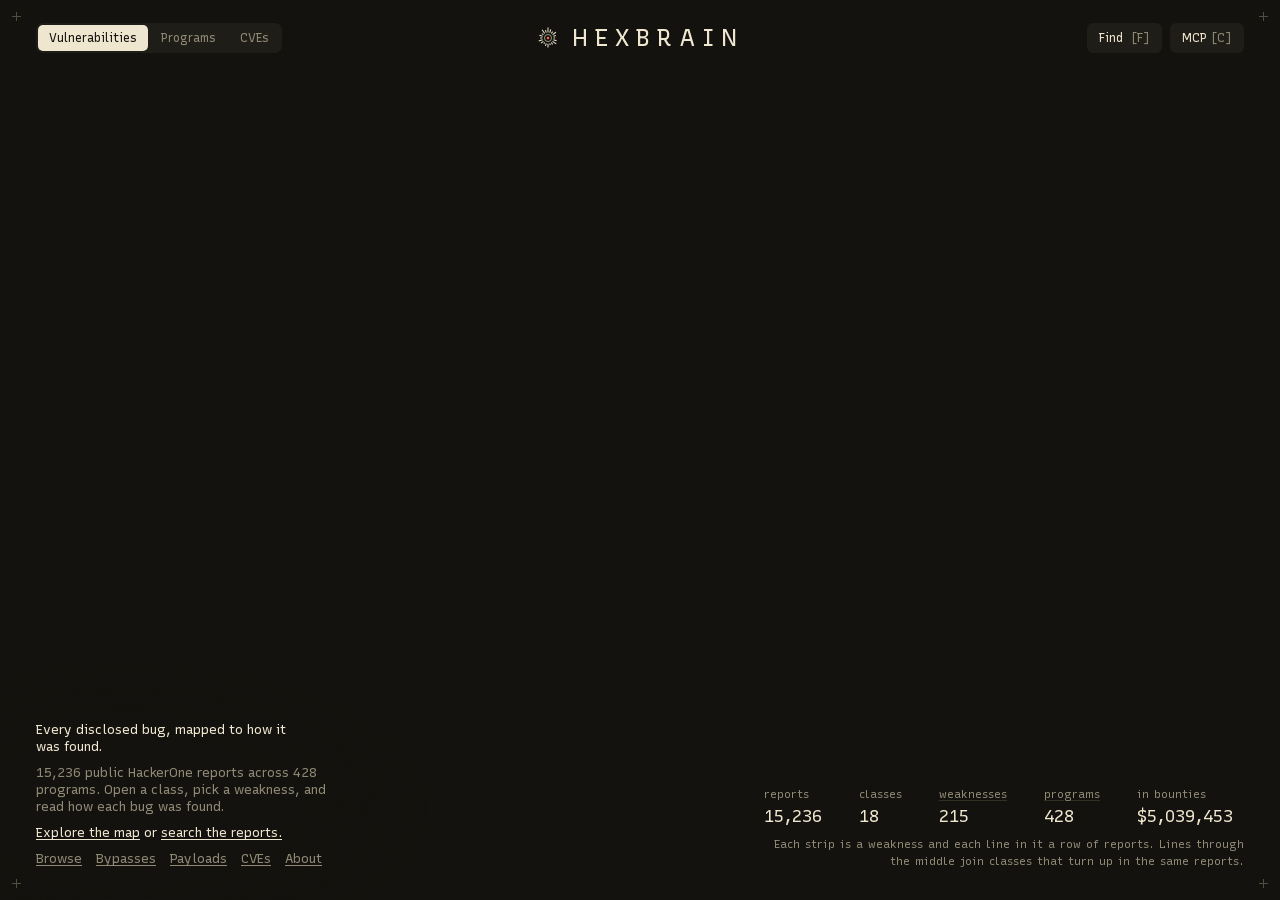
==== commit 27c33813: "Synchronize live database aggregations (,039,453 bounties, 15,236 reports) across index, browse, API" ====
--- a/index.html
+++ b/index.html
@@ -1 +1 @@
-<!DOCTYPE html><html lang="en" class="_8ARs4a_variable"><head><meta charSet="utf-8"/><meta name="viewport" content="width=device-width, initial-scale=1"/><link rel="stylesheet" href="/_next/static/chunks/416lmkmhwqpry.css" nonce="YTA0MGI2NDItYTU3Yy00YTU3LThjYzEtZTFkYzk5OTk5ODU1" data-precedence="next"/><link rel="stylesheet" href="/_next/static/chunks/3wpse4ij97wag.css" nonce="YTA0MGI2NDItYTU3Yy00YTU3LThjYzEtZTFkYzk5OTk5ODU1" data-precedence="next"/><link rel="preload" as="script" fetchPriority="low" nonce="YTA0MGI2NDItYTU3Yy00YTU3LThjYzEtZTFkYzk5OTk5ODU1" href="/_next/static/chunks/0om_k9402_tkz.js"/><script src="/_next/static/chunks/0jqm9ii3spicz.js" async="" nonce="YTA0MGI2NDItYTU3Yy00YTU3LThjYzEtZTFkYzk5OTk5ODU1"></script><script src="/_next/static/chunks/33pxqug3ih5w2.js" async="" nonce="YTA0MGI2NDItYTU3Yy00YTU3LThjYzEtZTFkYzk5OTk5ODU1"></script><script src="/_next/static/chunks/0zt06b94h4gnd.js" async="" nonce="YTA0MGI2NDItYTU3Yy00YTU3LThjYzEtZTFkYzk5OTk5ODU1"></script><script src="/_next/static/chunks/turbopack-077hmtqrhcoji.js" async="" nonce="YTA0MGI2NDItYTU3Yy00YTU3LThjYzEtZTFkYzk5OTk5ODU1"></script><script src="/_next/static/chunks/1n14_y55ag4pz.js" async="" nonce="YTA0MGI2NDItYTU3Yy00YTU3LThjYzEtZTFkYzk5OTk5ODU1"></script><script src="/_next/static/chunks/12zfkupch3hfq.js" async="" nonce="YTA0MGI2NDItYTU3Yy00YTU3LThjYzEtZTFkYzk5OTk5ODU1"></script><script src="/_next/static/chunks/35sssb3z2fs_8.js" async="" nonce="YTA0MGI2NDItYTU3Yy00YTU3LThjYzEtZTFkYzk5OTk5ODU1"></script><script src="/_next/static/chunks/00k4u_bny2f39.js" async="" nonce="YTA0MGI2NDItYTU3Yy00YTU3LThjYzEtZTFkYzk5OTk5ODU1"></script><script src="/_next/static/chunks/3evb1174nt9f7.js" async="" nonce="YTA0MGI2NDItYTU3Yy00YTU3LThjYzEtZTFkYzk5OTk5ODU1"></script><link rel="preload" href="/_next/static/chunks/011-me4-8e8rf.css" as="style" nonce="YTA0MGI2NDItYTU3Yy00YTU3LThjYzEtZTFkYzk5OTk5ODU1"/><meta name="theme-color" content="#13120e"/><meta name="color-scheme" content="dark"/><title>HexBrain: every disclosed bug bounty report, mapped</title><meta name="description" content="An interactive map of publicly disclosed HackerOne bug bounty reports, grouped by vulnerability class, weakness and program, with every write-up in full. Connect Claude, ChatGPT or any AI assistant to search it while you test."/><meta name="application-name" content="HexBrain"/><link rel="author" href="https://hexbrainai.com"/><meta name="author" content="HexBrain"/><link rel="manifest" href="/manifest.webmanifest"/><meta name="keywords" content="bug bounty,bug bounty reports,HackerOne disclosed reports,hacktivity,bug bounty write-ups,vulnerability write-ups,XSS,SSRF,IDOR,SQL injection,account takeover,security research,pentest,AI security"/><meta name="creator" content="HexBrain"/><meta name="publisher" content="HexBrain"/><meta name="robots" content="index, follow"/><meta name="googlebot" content="index, follow, max-image-preview:large, max-snippet:-1"/><meta name="category" content="security"/><link rel="canonical" href="https://hexbrainai.com"/><meta name="format-detection" content="telephone=no, address=no, email=no"/><meta property="og:title" content="HexBrain: Every disclosed bug, mapped to how it was found."/><meta property="og:description" content="An interactive map of publicly disclosed HackerOne bug bounty reports, grouped by vulnerability class, weakness and program, with every write-up in full. Connect Claude, ChatGPT or any AI assistant to search it while you test."/><meta property="og:url" content="https://hexbrainai.com"/><meta property="og:site_name" content="HexBrain"/><meta property="og:image" content="https://hexbrainai.com/opengraph-image?a085bf5861d4821d"/><meta property="og:image:type" content="image/png"/><meta property="og:image:width" content="1200"/><meta property="og:image:height" content="630"/><meta property="og:image:alt" content="HexBrain: Every disclosed bug, mapped to how it was found."/><meta property="og:type" content="website"/><meta name="twitter:card" content="summary_large_image"/><meta name="twitter:title" content="HexBrain: Every disclosed bug, mapped to how it was found."/><meta name="twitter:description" content="An interactive map of publicly disclosed HackerOne bug bounty reports, grouped by vulnerability class, weakness and program, with every write-up in full. Connect Claude, ChatGPT or any AI assistant to search it while you test."/><meta name="twitter:image" content="https://hexbrainai.com/opengraph-image?a085bf5861d4821d"/><meta name="twitter:image:alt" content="HexBrain: Every disclosed bug, mapped to how it was found."/><meta name="twitter:image:type" content="image/png"/><meta name="twitter:image:width" content="1200"/><meta name="twitter:image:height" content="630"/><link rel="icon" href="/favicon.ico?favicon.2y4vcmtb0bvrm.ico" sizes="96x96" type="image/x-icon"/><link rel="icon" href="/icon?5dc40c13537c1d65" type="image/png" sizes="96x96"/><link rel="apple-touch-icon" href="/apple-icon?b90d47bff3b1d48e" type="image/png" sizes="180x180"/><meta name="next-size-adjust" content=""/><script src="/_next/static/chunks/0cz1d0mv5g_q7.js" noModule="" nonce="YTA0MGI2NDItYTU3Yy00YTU3LThjYzEtZTFkYzk5OTk5ODU1"></script></head><body><div hidden=""><!--$--><!--/$--></div><script type="application/ld+json">{"@context":"https://schema.org","@type":"WebSite","name":"HexBrain","url":"https://hexbrainai.com","description":"An interactive map of publicly disclosed HackerOne bug bounty reports, grouped by vulnerability class, weakness and program, with every write-up in full. Connect Claude, ChatGPT or any AI assistant to search it while you test."}</script><div class="xDyCiW_root"><canvas class="xDyCiW_canvas" aria-label="Map of disclosed vulnerability reports grouped by class, weakness and program"></canvas><svg class="xDyCiW_labels" aria-hidden="true"></svg><span class="xDyCiW_corner xDyCiW_tl"></span><span class="xDyCiW_corner xDyCiW_tr"></span><span class="xDyCiW_corner xDyCiW_bl"></span><span class="xDyCiW_corner xDyCiW_br"></span><header class="xDyCiW_top"><nav class="xDyCiW_crumbs" aria-label="Position in the map"><span class="xDyCiW_lens" role="group" aria-label="What the map is organised by"><button aria-pressed="true">Vulnerabilities</button><button aria-pressed="false">Programs</button><button aria-pressed="false">CVEs</button></span></nav><div class="xDyCiW_brand"><svg width="24" height="24" viewBox="0 0 64 64" aria-hidden="true" focusable="false"><path d="M32.0 17.0L32.0 4.0M36.6 17.7L39.4 9.2M40.8 19.9L44.3 15.0M44.1 23.2L53.0 16.7M46.3 27.4L52.9 25.2M47.0 32.0L51.0 32.0M46.3 36.6L54.8 39.4M44.1 40.8L53.8 47.9M40.8 44.1L44.3 49.0M36.6 46.3L38.2 51.0M32.0 47.0L32.0 57.0M27.4 46.3L25.2 52.9M23.2 44.1L20.8 47.4M19.9 40.8L13.4 45.5M17.7 36.6L7.3 40.0M17.0 32.0L11.0 32.0M17.7 27.4L9.2 24.6M19.9 23.2L15.8 20.2M23.2 19.9L16.1 10.2M27.4 17.7L25.2 11.1" stroke="currentColor" stroke-width="2.7" fill="none"></path><circle cx="32" cy="32" r="9.5" fill="none" stroke="currentColor" stroke-width="1.6"></circle><circle cx="32" cy="32" r="3.4" fill="#ff6a3d"></circle></svg>HexBrain</div><div class="xDyCiW_keys"><button class="xDyCiW_key">Find <kbd>F</kbd></button><button class="xDyCiW_key xDyCiW_acct" aria-label="Connect MCP Server">MCP <kbd>C</kbd></button></div></header><section class="xDyCiW_hero " aria-hidden="false"><h1>Every disclosed bug, mapped to how it was found.</h1><p>15,244 public HackerOne reports across 428 programs. Open a class, pick a weakness, and read how each bug was found.</p><p class="xDyCiW_act"><button class="xDyCiW_link" tabindex="0">Explore the map</button> or<!-- --> <button class="xDyCiW_link" tabindex="0">search the reports.</button></p><p class="xDyCiW_links"><a tabindex="0" href="/browse">Browse</a><a tabindex="0" href="/bypasses">Bypasses</a><a tabindex="0" href="/payloads">Payloads</a><a tabindex="0" href="/cves">CVEs</a><a tabindex="0" href="/about">About</a></p></section><div class="xDyCiW_stats " style="--n:5"><div class="xDyCiW_stat"><b>15,244</b><span>reports</span></div><div class="xDyCiW_stat"><b>18</b><span>classes</span></div><button class="xDyCiW_stat"><b>215</b><span>weaknesses</span></button><button class="xDyCiW_stat"><b>428</b><span>programs</span></button><div class="xDyCiW_stat"><b>$4,934,915</b><span>in bounties</span></div><p>Each strip is a weakness and each line in it a row of reports. Lines through the middle join classes that turn up in the same reports.</p></div><aside class="xDyCiW_panel " aria-hidden="true"></aside></div><!--$--><!--/$--><script nonce="YTA0MGI2NDItYTU3Yy00YTU3LThjYzEtZTFkYzk5OTk5ODU1" id="_R_">(globalThis["TURBOPACK"] || (globalThis["TURBOPACK"] = [])).push({"otherChunks":["static/chunks/0om_k9402_tkz.js","static/chunks/0jqm9ii3spicz.js","static/chunks/33pxqug3ih5w2.js","static/chunks/0zt06b94h4gnd.js"],"runtimeModuleIds":[326]});</script><script src="/_next/static/chunks/0om_k9402_tkz.js" nonce="YTA0MGI2NDItYTU3Yy00YTU3LThjYzEtZTFkYzk5OTk5ODU1" async=""></script><script nonce="YTA0MGI2NDItYTU3Yy00YTU3LThjYzEtZTFkYzk5OTk5ODU1">(self.__next_f=self.__next_f||[]).push([0])</script><script nonce="YTA0MGI2NDItYTU3Yy00YTU3LThjYzEtZTFkYzk5OTk5ODU1">self.__next_f.push([1,"1:\"$Sreact.fragment\"\n2:\"/_next/static/chunks/1n14_y55ag4pz.js\"\n3:I[31058,[\"$2\"],\"default\"]\n4:\"/_next/static/chunks/12zfkupch3hfq.js\"\n5:\"/_next/static/chunks/35sssb3z2fs_8.js\"\n6:I[58298,[\"$4\",\"$5\"],\"default\"]\n7:I[59496,[\"$2\"],\"default\"]\nb:I[77949,[\"$2\"],\"OutletBoundary\"]\nc:\"$Sreact.suspense\"\ne:\"ViewportBoundary\"\nf:I[77949,[\"$2\"],\"$e\"]\n11:\"MetadataBoundary\"\n12:I[77949,[\"$2\"],\"$11\"]\n14:I[62792,[],\"default\",1]\n:HL[\"/_next/static/chunks/416lmkmhwqpry.css\",\"style\",{\"nonce\":\"YTA0MGI2NDItYTU3Yy00YTU3LThjYzEtZTFkYzk5OTk5ODU1\"}]\n:HL[\"/_next/static/media/4ecdafc131d86bc7-s.p.3sv7b0sph4gaf.woff2\",\"font\",{\"crossOrigin\":\"\",\"nonce\":\"YTA0MGI2NDItYTU3Yy00YTU3LThjYzEtZTFkYzk5OTk5ODU1\",\"type\":\"font/woff2\"}]\n:HL[\"/_next/static/chunks/3wpse4ij97wag.css\",\"style\",{\"nonce\":\"YTA0MGI2NDItYTU3Yy00YTU3LThjYzEtZTFkYzk5OTk5ODU1\"}]\n:HL[\"/_next/static/chunks/011-me4-8e8rf.css\",\"style\",{\"nonce\":\"YTA0MGI2NDItYTU3Yy00YTU3LThjYzEtZTFkYzk5OTk5ODU1\"}]\n9:[[\"children\",{\"s\":\"__PAGE__\",\"d\":{\"r\":[\"$\",\"$1\",\"c\",{\"children\":[\"$La\",[[\"$\",\"link\",\"0\",{\"rel\":\"stylesheet\",\"href\":\"/_next/static/chunks/3wpse4ij97wag.css\",\"precedence\":\"next\",\"crossOrigin\":\"$undefined\",\"nonce\":\"YTA0MGI2NDItYTU3Yy00YTU3LThjYzEtZTFkYzk5OTk5ODU1\"}],[\"$\",\"script\",\"script-0\",{\"src\":\"/_next/static/chunks/35sssb3z2fs_8.js\",\"async\":true,\"nonce\":\"YTA0MGI2NDItYTU3Yy00YTU3LThjYzEtZTFkYzk5OTk5ODU1\"}],[\"$\",\"script\",\"script-1\",{\"src\":\"/_next/static/chunks/00k4u_bny2f39.js\",\"async\":true,\"nonce\":\"YTA0MGI2NDItYTU3Yy00YTU3LThjYzEtZTFkYzk5OTk5ODU1\"}]],[\"$\",\"$Lb\",null,{\"children\":[\"$\",\"$c\",null,{\"name\":\"Next.MetadataOutlet\",\"children\":\"$@d\"}]}]]}],\"p\":false,\"v\":null}}]]\n0:{\"P\":null,\"c\":[\"\",\"\"],\"q\":\"\",\"i\":false,\"t\":{\"t\":{\"s\":\"\",\"h\":16,\"d\":{\"r\":[\"$\",\"$1\",\"c\",{\"children\":[[[\"$\",\"link\",\"0\",{\"rel\":\"stylesheet\",\"href\":\"/_next/static/chunks/416lmkmhwqpry.css\",\"precedence\":\"next\",\"crossOrigin\":\"$undefined\",\"nonce\":\"YTA0MGI2NDItYTU3Yy00YTU3LThjYzEtZTFkYzk5OTk5ODU1\"}]],[\"$\",\"html\",null,{\"lang\":\"en\",\"className\":\"_8ARs4a_variable\",\"children\":[\"$\",\"body\",null,{\"children\":[\"$\",\"$L3\",null,{\"parallelRouterKey\":\"children\",\"error\":\"$6\",\"errorStyles\":[[\"$\",\"link\",\"0\",{\"rel\":\"stylesheet\",\"href\":\"/_next/static/chunks/011-me4-8e8rf.css\",\"precedence\":\"next\",\"crossOrigin\":\"$undefined\",\"nonce\":\"YTA0MGI2NDItYTU3Yy00YTU3LThjYzEtZTFkYzk5OTk5ODU1\"}]],\"errorScripts\":[[\"$\",\"script\",\"script-0\",{\"src\":\"/_next/static/chunks/12zfkupch3hfq.js\",\"async\":true,\"nonce\":\"YTA0MGI2NDItYTU3Yy00YTU3LThjYzEtZTFkYzk5OTk5ODU1\"}],[\"$\",\"script\",\"script-1\",{\"src\":\"/_next/static/chunks/35sssb3z2fs_8.js\",\"async\":true,\"nonce\":\"YTA0MGI2NDItYTU3Yy00YTU3LThjYzEtZTFkYzk5OTk5ODU1\"}]],\"template\":[\"$\",\"$L7\",null,{}],\"templateStyles\":\"$undefined\",\"templateScripts\":\"$undefined\",\"notFound\":[\"$L8\",[[\"$\",\"link\",\"0\",{\"rel\":\"stylesheet\",\"href\":\"/_next/static/chunks/011-me4-8e8rf.css\",\"precedence\":\"next\",\"crossOrigin\":\"$undefined\",\"nonce\":\"YTA0MGI2NDItYTU3Yy00YTU3LThjYzEtZTFkYzk5OTk5ODU1\"}]]],\"forbidden\":\"$undefined\",\"unauthorized\":\"$undefined\"}]}]}]]}],\"p\":false,\"v\":null},\"c\":\"$Q9\"},\"h\":{\"r\":[\"$\",\"$1\",\"h\",{\"children\":[null,[\"$\",\"$Lf\",null,{\"children\":\"$L10\"}],[\"$\",\"$L12\",null,{\"children\":[[\"$\",\"div\",null,{\"hidden\":true,\"children\":[\"$\",\"$c\",null,{\"name\":\"Next.Metadata\",\"children\":\"$L13\"}]}],null]}],[\"$\",\"meta\",null,{\"name\":\"next-size-adjust\",\"content\":\"\"}]]}],\"p\":false,\"v\":null}},\"m\":\"$undefined\",\"G\":[\"$14\",[[\"$\",\"link\",\"0\",{\"rel\":\"stylesheet\",\"href\":\"/_next/static/chunks/416lmkmhwqpry.css\",\"precedence\":\"next\",\"crossOrigin\":\"$undefined\",\"nonce\":\"YTA0MGI2NDItYTU3Yy00YTU3LThjYzEtZTFkYzk5OTk5ODU1\"}]]],\"S\":false,\"r\":\"$undefined\",\"s\":\"$undefined\",\"a\":\"$undefined\",\"l\":\"$undefined\",\"p\":\"$undefined\",\"d\":\"$undefined\",\"b\":\"NkeMn4vjCz0yV9Htg3qYw\"}\n15:\"/_next/static/chunks/00k4u_bny2f39.js\"\n16:I[20028,[\"$5\",\"$15\"],\"default\"]\n17:T418,[base64]:T610,[base64]:[[\"$\",\"script\",null,{\"type\":\"application/ld+json\",\"dangerouslySetInnerHTML\":{\"__html\":\"{\\\"@context\\\":\\\"https://schema.org\\\",\\\"@type\\\":\\\"WebSite\\\",\\\"name\\\":\\\"HexBrain\\\",\\\"url\\\":\\\"https://hexbrainai.com\\\",\\\"description\\\":\\\"An interactive map of publicly disclosed HackerOne bug bounty reports, grouped by vulnerability class, weakness and program, with every write-up in full. Connect Claude, ChatGPT or any AI assistant to search it while you test.\\\"}\"}}],[\"$\",\"$L16\",null,{\"graph\":{\"stamp\":1794713916347,\"cveYears\":[{\"year\":1999,\"months\":[[0,0,0,0,0],[0,0,0,0,0],[0,0,0,0,0],[0,0,0,0,0],[0,0,0,0,0],[0,0,0,0,0],[0,0,0,0,0],[0,0,0,0,0],[0,0,0,0,0],[0,0,55,164,101],[0,0,0,0,0],[0,0,0,0,0],[0,0,0,0,0]]},{\"year\":2000,\"months\":[[0,0,0,0,0],[0,0,29,115,38],[0,1,42,258,76],[0,0,8,45,17],[0,0,13,60,39],[0,0,0,8,4],[0,0,17,39,18],[0,0,18,94,43],[0,0,2,11,2],[0,1,7,22,18],[0,0,32,202,49],[0,0,7,38,8],[0,0,2,49,5]]},{\"year\":2001,\"months\":[[0,0,0,0,0],[0,0,36,147,49],[0,0,6,39,16],[0,0,7,29,3],[0,0,4,39,2],[0,0,45,160,87],[0,0,0,0,0],[0,0,5,38,18],[0,0,3,19,3],[0,0,50,255,182],[0,0,3,32,10],[0,0,5,23,8],[0,0,0,0,0]]},{\"year\":2002,\"months\":[[0,0,0,0,0],[0,0,0,3,0],[0,0,13,82,22],[0,1,67,342,160],[0,0,1,7,2],[0,0,17,165,40],[0,0,51,243,66],[0,0,12,62,5],[0,0,17,155,32],[0,1,2,14,4],[0,0,8,30,5],[0,0,13,16,4],[0,0,7,18,3]]},{\"year\":2003,\"months\":[[0,0,0,0,0],[0,0,4,13,5],[0,0,2,9,5],[0,0,22,104,10],[1,0,85,226,85],[0,0,20,84,17],[0,0,13,78,21],[0,0,18,50,22],[0,0,8,42,20],[0,0,23,73,9],[0,0,23,29,19],[0,0,6,30,10],[0,0,3,28,6]]},{\"year\":2004,\"months\":[[0,0,0,0,0],[0,0,12,46,10],[0,0,6,10,6],[0,0,15,130,31],[0,0,25,23,13],[0,1,16,28,7],[0,1,18,69,28],[1,1,20,81,18],[0,0,9,41,7],[0,0,106,350,107],[0,0,25,30,24],[0,0,13,31,8],[0,0,46,154,45]]},{\"year\":2005,\"months\":[[0,0,0,0,0],[0,0,22,103,49],[1,2,66,636,116],[0,2,35,381,80],[0,1,45,385,75],[0,1,48,688,119],[0,0,72,462,117],[0,0,42,443,103],[0,1,38,440,98],[1,0,18,215,78],[0,1,34,249,58],[0,2,35,586,79],[0,1,22,601,57]]},{\"year\":2006,\"months\":[[0,0,0,0,0],[0,0,30,417,62],[0,0,23,443,58],[1,0,31,476,77],[0,1,47,509,75],[1,1,36,514,57],[0,1,57,555,33],[0,1,64,425,42],[0,0,56,442,56],[0,0,45,459,53],[0,0,47,460,44],[0,0,44,408,59],[0,1,55,559,60]]},{\"year\":2007,\"months\":[[0,0,0,0,0],[0,0,64,587,74],[1,1,54,513,61],[0,0,65,502,65],[0,0,55,520,56],[0,0,69,454,47],[0,1,75,460,39],[0,0,57,463,67],[0,2,53,398,76],[1,1,59,311,76],[0,1,74,763,132],[0,0,26,365,87],[0,0,48,324,64]]},{\"year\":2008,\"months\":[[0,0,0,0,0],[0,0,56,370,72],[2,3,58,350,120],[0,0,52,356,112],[0,0,46,334,76],[0,2,33,270,81],[0,1,45,288,103],[0,0,30,423,67],[1,0,55,245,72],[1,0,33,320,96],[1,3,58,368,110],[1,1,30,258,142],[0,1,65,364,98]]},{\"year\":2009,\"months\":[[0,0,0,0,0],[0,1,32,334,99],[1,4,36,453,191],[2,3,40,408,100],[1,1,48,428,89],[1,2,40,259,62],[3,2,61,310,74],[2,0,48,301,95],[1,2,35,392,97],[0,2,28,419,125],[1,0,44,254,53],[1,0,40,223,44],[1,2,52,303,82]]},{\"year\":2010,\"months\":[[0,0,0,0,0],[3,1,31,222,62],[2,3,45,193,65],[1,11,48,371,82],[3,44,42,351,76],[0,30,30,279,63],[1,5,63,344,77],[1,5,13,226,98],[3,1,58,271,47],[1,2,18,190,86],[1,1,57,277,98],[3,2,23,195,55],[4,4,44,244,63]]},{\"year\":2011,\"months\":[[0,0,0,0,0],[0,1,67,256,72],[0,2,48,282,45],[1,2,23,266,63],[1,1,46,193,71],[0,0,42,205,48],[2,0,44,212,36],[0,2,19,217,69],[0,0,38,224,32],[0,0,35,310,42],[2,1,35,356,90],[1,3,18,234,53],[2,1,50,239,48]]},{\"year\":2012,\"months\":[[0,0,0,0,0],[1,4,35,196,78],[2,4,33,266,38],[0,1,62,317,23],[2,0,29,174,23],[2,0,39,308,76],[4,1,47,278,75],[1,1,35,427,72],[3,7,36,551,138],[2,4,31,462,156],[3,7,27,418,98],[0,2,45,282,107],[2,1,28,149,75]]},{\"year\":2013,\"months\":[[0,0,0,0,0],[6,3,50,283,97],[4,1,53,255,92],[2,0,43,266,127],[2,0,15,262,151],[5,1,42,258,50],[3,0,51,245,62],[2,3,63,325,93],[1,1,25,256,74],[2,0,53,300,99],[2,4,46,369,162],[5,0,33,257,99],[1,1,40,357,85]]},{\"year\":2014,\"months\":[[0,0,0,0,0],[1,1,45,401,110],[4,0,44,301,93],[2,2,58,376,102],[3,6,43,489,124],[3,0,35,402,110],[1,1,93,285,65],[2,6,55,499,91],[3,3,61,250,84],[4,1,64,286,791],[6,4,41,521,841],[4,4,58,360,75],[1,2,69,443,99]]},{\"year\":2015,\"months\":[[0,0,0,0,0],[4,5,37,539,128],[4,3,64,336,79],[0,1,75,305,72],[7,2,39,355,135],[4,5,83,255,63],[3,6,71,327,88],[10,4,60,455,106],[5,2,96,418,98],[2,3,58,349,81],[2,4,44,519,157],[2,0,55,245,59],[4,1,91,388,81]]},{\"year\":2016,\"months\":[[0,0,0,0,0],[2,2,49,473,143],[5,2,58,251,64],[3,0,63,214,50],[8,3,64,422,156],[7,0,65,408,132],[6,0,59,308,137],[0,1,78,442,188],[6,2,43,218,140],[2,0,67,376,150],[3,29,35,434,186],[8,0,47,192,139],[4,0,49,317,147]]},{\"year\":2017,\"months\":[[0,0,0,0,0],[3,5,62,828,185],[2,4,34,647,354],[17,2,137,761,385],[9,9,72,1068,410],[10,14,68,597,321],[4,3,68,581,377],[13,8,41,808,398],[6,7,99,1001,427],[13,17,77,729,392],[8,7,67,940,376],[2,12,40,556,456],[2,3,80,678,342]]},{\"year\":2018,\"months\":[[0,0,0,0,0],[4,9,104,722,434],[3,14,149,754,405],[22,18,79,679,539],[3,12,92,1067,493],[7,11,76,767,301],[3,17,81,1278,404],[5,10,146,1480,526],[8,13,83,579,330],[3,20,65,667,414],[2,17,106,910,433],[6,15,71,543,348],[10,15,56,707,375]]},{\"year\":2019,\"months\":[[0,0,0,0,0],[6,11,70,817,308],[6,7,30,511,284],[12,13,99,710,360],[16,12,94,1027,382],[14,26,81,863,332],[8,17,65,773,381],[14,24,72,1013,495],[6,56,66,991,882],[11,30,57,768,665],[7,30,66,965,498],[9,7,46,740,877],[20,17,53,859,629]]},{\"year\":2020,\"months\":[[0,0,0,0,0],[7,19,96,977,556],[16,24,82,762,513],[20,17,53,822,842],[16,20,70,940,1140],[10,18,30,528,431],[10,18,53,914,812],[16,20,56,814,511],[10,21,23,534,572],[8,11,38,766,769],[14,21,37,893,629],[10,15,48,638,535],[9,28,41,848,612]]},{\"year\":2021,\"months\":[[0,0,0,0,0],[10,31,47,863,563],[19,27,109,761,539],[22,36,71,682,636],[18,49,52,974,724],[19,44,42,675,714],[15,31,40,719,886],[16,40,40,763,722],[22,32,56,980,997],[30,30,51,880,908],[18,28,59,711,890],[11,36,40,606,815],[15,35,47,822,1059]]},{\"year\":2022,\"months\":[[0,0,0,0,0],[12,44,44,921,967],[18,65,61,891,907],[16,82,65,904,998],[16,68,49,950,956],[9,55,92,986,1019],[3,56,48,829,1212],[8,53,59,775,1082],[8,38,56,734,1470],[12,28,52,687,1369],[8,27,51,595,1168],[14,29,36,469,1472],[7,39,47,426,1837]]},{\"year\":2023,\"months\":[[0,0,0,0,0],[8,38,67,466,1772],[10,45,58,384,1667],[15,35,65,384,1989],[18,36,45,430,1773],[8,50,69,402,1891],[17,68,62,394,1854],[15,50,28,454,1747],[14,58,47,488,1872],[22,42,45,386,1653],[19,32,39,502,2098],[11,40,50,425,1917],[9,41,53,376,2194]]},{\"year\":2024,\"months\":[[0,1,0,0,0],[15,49,41,409,2077],[11,27,42,383,2321],[8,40,53,372,2826],[10,47,74,443,3030],[14,46,91,557,4283],[13,58,40,187,2782],[12,51,52,318,2680],[21,39,42,304,2489],[13,45,44,203,2209],[17,52,52,291,3154],[16,36,47,398,3557],[11,24,34,207,3157]]},{\"year\":2025,\"months\":[[0,0,0,0,0],[17,41,50,349,3816],[15,54,33,178,3393],[26,45,37,234,3659],[16,33,41,244,3699],[19,51,49,245,3616],[18,43,54,281,3286],[14,46,70,350,3294],[12,38,53,309,3217],[16,33,32,191,4047],[10,28,32,205,3999],[11,25,12,115,2856],[23,27,41,259,5143]]},{\"year\":2026,\"months\":[[0,2,0,0,0],[16,41,34,249,3962],[20,52,33,248,4263],[10,68,18,300,5840],[14,54,22,285,5438],[23,64,31,313,6502],[26,59,15,234,7615],[23,64,3,320,9349],[21,53,0,463,11720],[32,42,1,476,14378],[22,36,2,384,16606],[12,16,2,262,7530],[0,0,0,0,0]]}],\"cveRing\":[{\"id\":\"CVE-2026-116606\",\"name\":\"Barracuda Email Security Gateway - Authentication Bypass\"},{\"id\":\"CVE-2026-123158\",\"name\":\"SSHole - OpenSSH/musl Password Auth Bypass\"},{\"id\":\"CVE-2026-97229\",\"name\":\"GitLab CE/EE \u003c 19.2.8 / 19.3.5 / 19.4.2 - Unauthenticated RCE via Onigmo Integer Overflow\"},{\"id\":\"CVE-2026-111497\",\"name\":\"Node.js Brotli Request-Body Integer Overflow (node2shell) - Remote Code Execution\"},{\"id\":\"CVE-2026-109618\",\"name\":\"PHP2Shell (CVE-2026-109618/CVE-2026-109619) - Active Crash Detection\"},{\"id\":\"CVE-2026-109619\",\"name\":\"PHP 8.2 \u003c 8.2.35, 8.3 \u003c 8.3.36, 8.4 \u003c 8.4.27, 8.5 \u003c 8.5.12 - Use-After-Free Remote Code Execution\"},{\"id\":\"CVE-2026-110447\",\"name\":\"Collabora Built-in CODE Server \u003c 26.4.303 - OS Command Injection\"},{\"id\":\"CVE-2026-96656\",\"name\":\"Plex Media Server \u003c 1.43.3.10861 - Arbitrary File Write to Code Execution\"},{\"id\":\"CVE-2026-96654\",\"name\":\"Plex Media Server \u003c 1.43.3.10861 - Server Side Request Forgery\"},{\"id\":\"CVE-2026-96652\",\"name\":\"Plex Media Server \u003c 1.43.3.10861 - Unauthenticated SSRF via Companion Protocol (plex2shell)\"},{\"id\":\"CVE-2026-96655\",\"name\":\"Plex Media Server \u003c 1.43.3.10861 - SSRF via Transcoder\"},{\"id\":\"CVE-2026-102764\",\"name\":\"BeyondTrust Remote Support \u003c= 26.2.3 - Origin Validation File Upload\"},{\"id\":\"CVE-2026-21589\",\"name\":\"Atlassian Jira/Confluence/Bitbucket - Pre-Auth Arbitrary File Read\"},{\"id\":\"CVE-2026-105133\",\"name\":\"AhsayCBS - JSON API Authentication Bypass\"},{\"id\":\"CVE-2026-105134\",\"name\":\"AhsayCBS \u003c= 10.3.4 - Unauthenticated RCE\"},{\"id\":\"CVE-2026-104935\",\"name\":\"Ivanti Connect Secure \u003c= 22.8R2.4 - Authentication Bypass via X-DSCGI-PATH Header\"},{\"id\":\"CVE-2015-3306\",\"name\":\"ProFTPd - Remote Code Execution\"},{\"id\":\"CVE-2016-3081\",\"name\":\"Apache S2-032 Struts - Remote Code Execution\"},{\"id\":\"CVE-2026-102489\",\"name\":\"Zammad 6.3.0-6.5.4 - Session Hijacking \u0026 Remote Code Execution\"},{\"id\":\"CVE-2026-87902\",\"name\":\"WordPress Core - PHP Template Path Traversal\"},{\"id\":\"CVE-2026-71362\",\"name\":\"Adobe Commerce/Magento - Customer Session Identity Switch\"},{\"id\":\"CVE-2026-93616\",\"name\":\"Check Point Security Management - Unauthenticated Directory Traversal to RCE\"},{\"id\":\"CVE-2026-76460\",\"name\":\"Cisco Identity Services Engine - ise-kong API Gateway Authentication Bypass\"},{\"id\":\"CVE-2026-85706\",\"name\":\"GitLab CE/EE \u003c=19.1.7/19.2.5/19.3.1 - Arbitrary File Read\"},{\"id\":\"CVE-2026-42018\",\"name\":\"JFrog Artifactory - Anonymous Token Disclosure via Trailing Slash Auth Bypass\"},{\"id\":\"CVE-2026-42016\",\"name\":\"JFrog Artifactory - Unauthenticated Admin Token Minting via Token Scope Bypass\"}],\"surfaces\":[{\"program\":\"IBM\",\"total\":560127,\"branches\":[[\"techzone\",\"techzone.ibm.com\",321285],[\"cloud\",\"cloud.ibm.com\",178909],[\"edst\",\"edst.ibm.com\",21740],[\"saas\",\"saas.ibm.com\",9048],[\"sec\",\"sec.ibm.com\",3330],[\"usf\",\"usf.ibm.com\",3254],[\"automation\",\"automation.ibm.com\",2688],[\"iacs\",\"iacs.ibm.com\",1673],[\"res\",\"res.ibm.com\",1081],[\"boulder\",\"boulder.ibm.com\",684],[\"security\",\"security.ibm.com\",486],[\"watson-orchestrate\",\"watson-orchestrate.ibm.com\",405]]},{\"program\":\"MTN Group\",\"total\":214285,\"branches\":[[\"mtn.co.ug\",\"mtn.co.ug\",23610],[\"mtn.co.za\",\"mtn.co.za\",9155],[\"mtn.co.sz\",\"mtn.co.sz\",8210],[\"mtn.com.gh\",\"mtn.com.gh\",5645],[\"mtn.com\",\"mtn.com\",661],[\"146\",\"146.mtn.cm\",327],[\"111\",\"111.mtn.cm\",326],[\"112\",\"112.mtn.cm\",326],[\"124\",\"124.mtn.cm\",326],[\"163\",\"163.mtn.cm\",326],[\"193\",\"193.mtn.cm\",326],[\"226\",\"226.mtn.cm\",326]]},{\"program\":\"Slack\",\"total\":137436,\"branches\":[[\"quip.com\",\"quip.com\",20409],[\"enterprise\",\"enterprise.slack.com\",357],[\"api\",\"api.slack.com\",256],[\"status\",\"status.slack.com\",244],[\"app\",\"app.slack.com\",242],[\"antivirus\",\"antivirus.slack.com\",147],[\"rheumcovid-19registry\",\"rheumcovid-19registry.slack.com\",110],[\"ucd-covid19\",\"ucd-covid19.slack.com\",107],[\"franklincovey\",\"franklincovey.slack.com\",103],[\"peese-covid\",\"peese-covid.slack.com\",103],[\"codevscovid19\",\"codevscovid19.slack.com\",102],[\"ethiopia-covid19\",\"ethiopia-covid19.slack.com\",101]]},{\"program\":\"pixiv\",\"total\":117017,\"branches\":[[\"pixiv.net\",\"pixiv.net\",522],[\"retrovirus\",\"retrovirus.booth.pm\",16],[\"vroid.com\",\"vroid.com\",8],[\"_tcp\",\"_tcp.booth.pm\",3],[\"2018\",\"2018.booth.pm\",2],[\"_tls\",\"_tls.booth.pm\",2],[\"api\",\"api.booth.pm\",2],[\"blog\",\"blog.booth.pm\",2],[\"dess\",\"dess.booth.pm\",2],[\"dev\",\"dev.booth.pm\",2],[\"dns1\",\"dns1.booth.pm\",2],[\"dns2\",\"dns2.booth.pm\",2]]},{\"program\":\"Ford\",\"total\":70322,\"branches\":[[\"app\",\"app.ford.com\",5654],[\"chi\",\"chi.ford.com\",5020],[\"ash\",\"ash.ford.com\",4186],[\"gcp\",\"gcp.ford.com\",3510],[\"b2d\",\"b2d.ford.com\",2235],[\"lincoln.com\",\"lincoln.com\",1204],[\"cloud\",\"cloud.ford.com\",1122],[\"cv\",\"cv.ford.com\",800],[\"brandeulb\",\"brandeulb.ford.com\",612],[\"cf\",\"cf.ford.com\",530],[\"ici\",\"ici.ford.com\",446],[\"fc\",\"fc.ford.com\",384]]},{\"program\":\"Ubiquiti Inc.\",\"total\":65627,\"branches\":[[\"unifi-hosting\",\"unifi-hosting.ui.com\",53753],[\"stg\",\"stg.ui.com\",7566],[\"dev\",\"dev.ui.com\",2118],[\"svc\",\"svc.ui.com\",728],[\"blog\",\"blog.ui.com\",541],[\"ubnt.com\",\"ubnt.com\",483],[\"df\",\"df.ui.com\",24],[\"tw\",\"tw.ui.com\",20],[\"store\",\"store.ui.com\",17],[\"unifi\",\"unifi.ui.com\",16],[\"alpha\",\"alpha.ui.com\",14],[\"shop\",\"shop.ui.com\",9]]},{\"program\":\"GitHub\",\"total\":56442,\"branches\":[[\"github.net\",\"github.net\",330],[\"githubapp.com\",\"githubapp.com\",328],[\"api\",\"api.github.com\",211],[\"sigmavirus24\",\"sigmavirus24.github.com\",197],[\"gist\",\"gist.github.com\",188],[\"covid19\",\"covid19.github.com\",183],[\"education\",\"education.github.com\",183],[\"antivirus\",\"antivirus.github.com\",173],[\"lab\",\"lab.github.com\",173],[\"help\",\"help.github.com\",171],[\"jobs\",\"jobs.github.com\",168],[\"virus\",\"virus.github.com\",156]]},{\"program\":\"Quora\",\"total\":51611,\"branches\":[[\"tch\",\"tch.quora.com\",15964],[\"main\",\"main.quora.com\",1488],[\"dev\",\"dev.quora.com\",1413],[\"remote\",\"remote.quora.com\",221],[\"pigeon\",\"pigeon.quora.com\",66],[\"nb\",\"nb.quora.com\",20],[\"app.mobile\",\"app.mobile\",16],[\"www\",\"www.quora.com\",11],[\"email\",\"email.quora.com\",9],[\"net\",\"net.quora.com\",5],[\"edge\",\"edge.quora.com\",4],[\"_tcp\",\"_tcp.quora.com\",3]]},{\"program\":\"Urban Dictionary\",\"total\":50095,\"branches\":[[\"urbandictionary.com\",\"urbandictionary.com\",2161],[\"udimg.com\",\"udimg.com\",18],[\"urbandictionary.biz\",\"urbandictionary.biz\",14],[\"urbandictionary.store\",\"urbandictionary.store\",10],[\"devna\",\"devna.urbanup.com\",3],[\"openfire\",\"openfire.urbanup.com\",3],[\"sa\",\"sa.urbanup.com\",3],[\"urbandictionary.net\",\"urbandictionary.net\",2],[\"cofiles\",\"cofiles.urbanup.com\",2],[\"e-bail\",\"e-bail.urbanup.com\",2],[\"urbandictionary.org\",\"urbandictionary.org\",1],[\"ud.wtf\",\"ud.wtf\",1]]},{\"program\":\"Imgur\",\"total\":43093,\"branches\":[[\"i\",\"i.imgur.com\",192],[\"sexycyborg\",\"sexycyborg.imgur.com\",119],[\"users\",\"users.imgur.com\",34],[\"m\",\"m.imgur.com\",17],[\"evolavirus3\",\"evolavirus3.imgur.com\",16],[\"www\",\"www.imgur.com\",16],[\"dev\",\"dev.imgur.com\",14],[\"email\",\"email.imgur.com\",14],[\"voltvirus\",\"voltvirus.imgur.com\",13],[\"test\",\"test.imgur.com\",12],[\"demo\",\"demo.imgur.com\",11],[\"secure\",\"secure.imgur.com\",11]]},{\"program\":\"WordPress\",\"total\":29502,\"branches\":[[\"wordcamp.org\",\"wordcamp.org\",3502],[\"wordpress.net\",\"wordpress.net\",1425],[\"buddypress.org\",\"buddypress.org\",593],[\"bbpress.org\",\"bbpress.org\",486],[\"profiles\",\"profiles.wordpress.org\",241],[\"planet\",\"planet.wordpress.org\",238],[\"ord\",\"ord.wordpress.org\",125],[\"de\",\"de.wordpress.org\",122],[\"es\",\"es.wordpress.org\",51],[\"forums\",\"forums.wordpress.org\",50],[\"trac\",\"trac.wordpress.org\",40],[\"svn\",\"svn.wordpress.org\",34]]},{\"program\":\"Shopify\",\"total\":27669,\"branches\":[[\"shopifykloud.com\",\"shopifykloud.com\",1295],[\"cushoncovers\",\"cushoncovers.shopify.com\",123],[\"chi\",\"chi.shopify.com\",117],[\"ec2\",\"ec2.shopify.com\",93],[\"mailer\",\"mailer.shopify.com\",87],[\"ash\",\"ash.shopify.com\",60],[\"users\",\"users.shopify.com\",34],[\"inbox\",\"inbox.shopify.com\",28],[\"my\",\"my.shopify.com\",23],[\"ssl\",\"ssl.shopify.com\",22],[\"checkout\",\"checkout.shopify.com\",20],[\"accounts\",\"accounts.shopify.com\",19]]},{\"program\":\"Algolia\",\"total\":25217,\"branches\":[[\"algolia.net\",\"algolia.net\",14057],[\"algolianet.com\",\"algolianet.com\",10645],[\"algolia.com\",\"algolia.com\",515]]},{\"program\":\"Cloudflare Public Bug Bounty\",\"total\":24298,\"branches\":[[\"cloudflareaccess.com\",\"cloudflareaccess.com\",4882],[\"ns\",\"ns.cloudflare.com\",1214],[\"cloudflareworkers.com\",\"cloudflareworkers.com\",465],[\"cdn\",\"cdn.cloudflare.com\",279],[\"secondary\",\"secondary.cloudflare.com\",253],[\"realtime\",\"realtime.cloudflare.com\",102],[\"research\",\"research.cloudflare.com\",67],[\"teams\",\"teams.cloudflare.com\",66],[\"labs-staging\",\"labs-staging.cloudflare.com\",56],[\"labs\",\"labs.cloudflare.com\",55],[\"staging\",\"staging.cloudflare.com\",54],[\"mcp\",\"mcp.cloudflare.com\",53]]},{\"program\":\"Reddit\",\"total\":23159,\"branches\":[[\"snooguts.net\",\"snooguts.net\",457],[\"redditmedia.com\",\"redditmedia.com\",195],[\"old\",\"old.reddit.com\",126],[\"technewstoday\",\"technewstoday.reddit.com\",126],[\"dubsmash.com\",\"dubsmash.com\",41],[\"users\",\"users.reddit.com\",34],[\"redditgifts.com\",\"redditgifts.com\",24],[\"www\",\"www.reddit.com\",24],[\"redd.it\",\"redd.it\",21],[\"m\",\"m.reddit.com\",19],[\"dev\",\"dev.reddit.com\",18],[\"girlsuncovered\",\"girlsuncovered.reddit.com\",16]]},{\"program\":\"Chaturbate\",\"total\":23056,\"branches\":[[\"highwebmedia.com\",\"highwebmedia.com\",881],[\"securegatewayaccess.com\",\"securegatewayaccess.com\",146],[\"realcouplesuncovered\",\"realcouplesuncovered.chaturbate.com\",55],[\"users\",\"users.chaturbate.com\",32],[\"hdfs\",\"hdfs.chaturbate.com\",28],[\"stream\",\"stream.chaturbate.com\",25],[\"mail\",\"mail.chaturbate.com\",24],[\"smtp\",\"smtp.chaturbate.com\",20],[\"ar\",\"ar.chaturbate.com\",16],[\"de\",\"de.chaturbate.com\",16],[\"ei\",\"ei.chaturbate.com\",16],[\"es\",\"es.chaturbate.com\",16]]},{\"program\":\"Grab\",\"total\":22831,\"branches\":[[\"qms\",\"qms.grab.com\",20260],[\"myteksi.net\",\"myteksi.net\",775],[\"grabtaxi.com\",\"grabtaxi.com\",585],[\"mkt\",\"mkt.grab.com\",98],[\"grabpay.com\",\"grabpay.com\",94],[\"tis-data\",\"tis-data.grab.com\",32],[\"it\",\"it.grab.com\",22],[\"nacportal\",\"nacportal.grab.com\",21],[\"grab.co\",\"grab.co\",16],[\"myteksi.com\",\"myteksi.com\",15],[\"ext\",\"ext.grab.com\",11],[\"em\",\"em.grab.com\",10]]},{\"program\":\"Udemy\",\"total\":22200,\"branches\":[[\"blackvirus\",\"blackvirus.udemy.com\",86],[\"ecovidrio\",\"ecovidrio.udemy.com\",86],[\"users\",\"users.udemy.com\",33],[\"dev\",\"dev.udemy.com\",18],[\"m\",\"m.udemy.com\",17],[\"demo\",\"demo.udemy.com\",12],[\"forum\",\"forum.udemy.com\",12],[\"cit\",\"cit.udemy.com\",11],[\"secure\",\"secure.udemy.com\",11],[\"staging\",\"staging.udemy.com\",11],[\"students\",\"students.udemy.com\",11],[\"e\",\"e.udemy.com\",10]]},{\"program\":\"Elastic\",\"total\":19861,\"branches\":[[\"app\",\"app.elstc.co\",2659],[\"elastic-cloud.com\",\"elastic-cloud.com\",2384],[\"ea-registry-staging\",\"ea-registry-staging.elstc.co\",1443],[\"ea-es\",\"ea-es.elstc.co\",1358],[\"ea-registry-production\",\"ea-registry-production.elstc.co\",1310],[\"ea-demo-prod\",\"ea-demo-prod.elstc.co\",1294],[\"ea-stargate\",\"ea-stargate.elstc.co\",1262],[\"elastic-uploader-production\",\"elastic-uploader-production.elstc.co\",1198],[\"ea-demo-staging\",\"ea-demo-staging.elstc.co\",1177],[\"ea-eden-prod\",\"ea-eden-prod.elstc.co\",1127],[\"found.io\",\"found.io\",1115],[\"ea-release\",\"ea-release.elstc.co\",1060]]},{\"program\":\"PayPal\",\"total\":17149,\"branches\":[[\"paypal.com\",\"paypal.com\",8211],[\"venmo.com\",\"venmo.com\",5152],[\"braintree-api.com\",\"braintree-api.com\",1282],[\"xoom.com\",\"xoom.com\",968],[\"braintreepayments.com\",\"braintreepayments.com\",713],[\"paydiant.com\",\"paydiant.com\",435],[\"braintree.tools\",\"braintree.tools\",155],[\"braintreegateway.com\",\"braintreegateway.com\",89],[\"swiftfinancial.com\",\"swiftfinancial.com\",59],[\"swiftcapital.com\",\"swiftcapital.com\",29],[\"loanbuilder.com\",\"loanbuilder.com\",23],[\"paypalobjects.com\",\"paypalobjects.com\",22]]},{\"program\":\"Sony\",\"total\":13535,\"branches\":[[\"station\",\"station.sony.com\",5172],[\"spe\",\"spe.sony.com\",2846],[\"sie\",\"sie.sony.com\",1736],[\"am\",\"am.sony.com\",917],[\"eu\",\"eu.sony.com\",444],[\"sel\",\"sel.sony.com\",367],[\"soe\",\"soe.sony.com\",290],[\"account\",\"account.sony.com\",260],[\"me\",\"me.sony.com\",134],[\"wws\",\"wws.sony.com\",113],[\"electronics\",\"electronics.sony.com\",76],[\"fw-bc\",\"fw-bc.sony.com\",74]]},{\"program\":\"Uber\",\"total\":11395,\"branches\":[[\"dev\",\"dev.uber.com\",8615],[\"cfe\",\"cfe.uber.com\",337],[\"prod\",\"prod.uber.com\",84],[\"mobile-config\",\"mobile-config.uber.com\",52],[\"mgm\",\"mgm.uber.com\",46],[\"corp\",\"corp.uber.com\",42],[\"email\",\"email.uber.com\",42],[\"et\",\"et.uber.com\",41],[\"mgt\",\"mgt.uber.com\",33],[\"bonjour\",\"bonjour.uber.com\",29],[\"tokenizer\",\"tokenizer.uber.com\",17],[\"businesses\",\"businesses.uber.com\",13]]},{\"program\":\"PlayStation\",\"total\":10273,\"branches\":[[\"playstation.net\",\"playstation.net\",7465],[\"playstation.com\",\"playstation.com\",1988],[\"sonyentertainmentnetwork.com\",\"sonyentertainmentnetwork.com\",820]]},{\"program\":\"Vimeo\",\"total\":9841,\"branches\":[[\"vimeopro.com\",\"vimeopro.com\",622],[\"vimeo.com\",\"vimeo.com\",558],[\"sa\",\"sa.vhx.tv\",162],[\"cofiles\",\"cofiles.vhx.tv\",153],[\"nakednewsuncovered\",\"nakednewsuncovered.vhx.tv\",28],[\"autilityponeocovid19-sa\",\"autilityponeocovid19-sa.vhx.tv\",22],[\"thezvirus\",\"thezvirus.vhx.tv\",21],[\"dns1\",\"dns1.vhx.tv\",8],[\"smtp\",\"smtp.vhx.tv\",8],[\"1017\",\"1017.vhx.tv\",7],[\"blog\",\"blog.vhx.tv\",7],[\"ftp\",\"ftp.vhx.tv\",6]]},{\"program\":\"Palantir Public\",\"total\":9266,\"branches\":[[\"palantirfoundry.com\",\"palantirfoundry.com\",4947],[\"palantircloud.com\",\"palantircloud.com\",1325],[\"palantirgov.com\",\"palantirgov.com\",1261],[\"palantir.tech\",\"palantir.tech\",535],[\"palantir.build\",\"palantir.build\",392],[\"palantir.com\",\"palantir.com\",297],[\"palantirfoundry.co.uk\",\"palantirfoundry.co.uk\",272],[\"palantirfoundry.de\",\"palantirfoundry.de\",76],[\"palantirfoundry.com.au\",\"palantirfoundry.com.au\",50],[\"palantirfoundry.fr\",\"palantirfoundry.fr\",45],[\"foundrygov.com\",\"foundrygov.com\",34],[\"palantircloud.co.uk\",\"palantircloud.co.uk\",32]]},{\"program\":\"SMTP2GO BBP\",\"total\":8693,\"branches\":[[\"a\",\"a.smtp2go.com\",29],[\"_tcp\",\"_tcp.smtp2go.com\",3],[\"_tls\",\"_tls.smtp2go.com\",2],[\"api\",\"api.smtp2go.com\",2],[\"careers\",\"careers.smtp2go.com\",2],[\"corporate\",\"corporate.smtp2go.com\",2],[\"e1i234\",\"e1i234.smtp2go.com\",2],[\"103-30-47-2i858\",\"103-30-47-2i858.smtp2go.com\",1],[\"197\",\"197.smtp2go.com\",1],[\"253aapp\",\"253aapp.smtp2go.com\",1],[\"2ftrack\",\"2ftrack.smtp2go.com\",1],[\"349\",\"349.smtp2go.com\",1]]},{\"program\":\"Priceline\",\"total\":7939,\"branches\":[[\"corp\",\"corp.priceline.com\",60],[\"dmz\",\"dmz.priceline.com\",26],[\"dev\",\"dev.priceline.com\",23],[\"rezserver.com\",\"rezserver.com\",21],[\"deals\",\"deals.priceline.com\",21],[\"qa\",\"qa.priceline.com\",13],[\"trvl\",\"trvl.priceline.com\",12],[\"qaa\",\"qaa.priceline.com\",8],[\"qad\",\"qad.priceline.com\",7],[\"qab\",\"qab.priceline.com\",6],[\"qac\",\"qac.priceline.com\",6],[\"bookingholdings.com\",\"bookingholdings.com\",5]]},{\"program\":\"Airbnb\",\"total\":7152,\"branches\":[[\"luxuryretreats.com\",\"luxuryretreats.com\",4539],[\"airbnb.com\",\"airbnb.com\",1723],[\"hoteltonight-test.com\",\"hoteltonight-test.com\",351],[\"airbnbcitizen.com\",\"airbnbcitizen.com\",168],[\"withairbnb.com\",\"withairbnb.com\",133],[\"muscache.com\",\"muscache.com\",60],[\"atairbnb.com\",\"atairbnb.com\",51],[\"urbandoor.com\",\"urbandoor.com\",34],[\"byairbnb.com\",\"byairbnb.com\",30],[\"luckeyhomes.com\",\"luckeyhomes.com\",21],[\"airbnb-aws.com\",\"airbnb-aws.com\",12],[\"airbnb.app\",\"airbnb.app\",10]]},{\"program\":\"Logitech\",\"total\":7102,\"branches\":[[\"logitech.com\",\"logitech.com\",638],[\"logitech.io\",\"logitech.io\",291],[\"logi.com\",\"logi.com\",176],[\"streamlabs.com\",\"streamlabs.com\",144],[\"astrogaming.com\",\"astrogaming.com\",72],[\"myharmony.com\",\"myharmony.com\",63],[\"ultimateears.com\",\"ultimateears.com\",51],[\"logitechg.com\",\"logitechg.com\",42],[\"logitech.com.cn\",\"logitech.com.cn\",32],[\"mysqueezebox.com\",\"mysqueezebox.com\",23],[\"logitechstore.com.br\",\"logitechstore.com.br\",18],[\"logitechmusic.com\",\"logitechmusic.com\",17]]},{\"program\":\"LY Corporation\",\"total\":6222,\"branches\":[[\"line-apps.com\",\"line-apps.com\",4583],[\"line.me\",\"line.me\",1117],[\"naver.jp\",\"naver.jp\",522]]},{\"program\":\"Semrush\",\"total\":5693,\"branches\":[[\"semrush.com\",\"semrush.com\",3120],[\"semrush.net\",\"semrush.net\",1705],[\"sellzone.com\",\"sellzone.com\",215],[\"seoquake.com\",\"seoquake.com\",213],[\"sellerly.com\",\"sellerly.com\",143],[\"semrushchina.cn\",\"semrushchina.cn\",137],[\"berush.com\",\"berush.com\",131],[\"hr-semrush.com\",\"hr-semrush.com\",18],[\"labs-semrush.com\",\"labs-semrush.com\",9],[\"scatec.io\",\"scatec.io\",2]]},{\"program\":\"Starbucks\",\"total\":5439,\"branches\":[[\"starbucks.com\",\"starbucks.com\",2746],[\"starbucks.com.cn\",\"starbucks.com.cn\",1838],[\"starbucks.co.jp\",\"starbucks.co.jp\",253],[\"starbucks.ca\",\"starbucks.ca\",120],[\"starbucks.co.uk\",\"starbucks.co.uk\",103],[\"starbucks.fr\",\"starbucks.fr\",79],[\"istarbucks.co.kr\",\"istarbucks.co.kr\",74],[\"starbucks.com.br\",\"starbucks.com.br\",62],[\"starbucks.de\",\"starbucks.de\",53],[\"starbucks.com.sg\",\"starbucks.com.sg\",43],[\"teavana.com\",\"teavana.com\",31],[\"starbucks.cn\",\"starbucks.cn\",22]]},{\"program\":\"Trellix\",\"total\":4969,\"branches\":[[\"fireeye.com\",\"fireeye.com\",3568],[\"trellix.com\",\"trellix.com\",1358],[\"skyhighsecurity.com\",\"skyhighsecurity.com\",43]]},{\"program\":\"Upserve \",\"total\":4623,\"branches\":[[\"vulnerbug.com\",\"vulnerbug.com\",2920],[\"breadcrumb.com\",\"breadcrumb.com\",1066],[\"upserve.com\",\"upserve.com\",510],[\"swipely.com\",\"swipely.com\",127]]},{\"program\":\"Nutanix\",\"total\":4029,\"branches\":[[\"xi\",\"xi.nutanix.com\",2271],[\"iot\",\"iot.nutanix.com\",235],[\"corp\",\"corp.nutanix.com\",147],[\"frame\",\"frame.nutanix.com\",138],[\"ai\",\"ai.nutanix.com\",90],[\"eng\",\"eng.nutanix.com\",78],[\"mcm\",\"mcm.nutanix.com\",51],[\"console\",\"console.nutanix.com\",26],[\"saas\",\"saas.nutanix.com\",26],[\"hpoc\",\"hpoc.nutanix.com\",25],[\"dev-xi\",\"dev-xi.nutanix.com\",23],[\"prodsec\",\"prodsec.nutanix.com\",20]]},{\"program\":\"Mars\",\"total\":3528,\"branches\":[[\"mars.com\",\"mars.com\",1963],[\"royalcanin.com\",\"royalcanin.com\",554],[\"mms.com\",\"mms.com\",401],[\"banfield.com\",\"banfield.com\",214],[\"pedigree.com\",\"pedigree.com\",109],[\"extragum.com\",\"extragum.com\",50],[\"skittles.com\",\"skittles.com\",50],[\"twix.com\",\"twix.com\",49],[\"bluepearlvet.com\",\"bluepearlvet.com\",46],[\"orbitgum.com\",\"orbitgum.com\",34],[\"vcahospitals.com\",\"vcahospitals.com\",25],[\"whiskas.com\",\"whiskas.com\",13]]},{\"program\":\"Files.com\",\"total\":3165,\"branches\":[[\"app\",\"app.files.com\",317],[\"www\",\"www.files.com\",239],[\"your-assigned-subdomain\",\"your-assigned-subdomain.files.com\",230],[\"store\",\"store.files.com\",11],[\"com\",\"com.files.com\",8],[\"_tcp\",\"_tcp.files.com\",3],[\"developers\",\"developers.files.com\",3],[\"dll\",\"dll.files.com\",3],[\"_tls\",\"_tls.files.com\",2],[\"book\",\"book.files.com\",2],[\"convert\",\"convert.files.com\",2],[\"demo\",\"demo.files.com\",2]]},{\"program\":\"inDrive\",\"total\":2406,\"branches\":[[\"aws\",\"aws.indriverapp.com\",1767],[\"euce1\",\"euce1.indriverapp.com\",166],[\"indrive.com\",\"indrive.com\",131],[\"volans.tech\",\"volans.tech\",113],[\"indriverjob.com\",\"indriverjob.com\",64],[\"indriver.com\",\"indriver.com\",59],[\"baremetal\",\"baremetal.indriverapp.com\",40],[\"eu-east-1\",\"eu-east-1.indriverapp.com\",16],[\"indriver.io\",\"indriver.io\",10],[\"apse3\",\"apse3.indriverapp.com\",8],[\"echoserver\",\"echoserver.indriverapp.com\",1],[\"eu-east-1-origin\",\"eu-east-1-origin.indriverapp.com\",1]]},{\"program\":\"Palo Alto Software\",\"total\":2381,\"branches\":[[\"liveplan.com\",\"liveplan.com\",781],[\"paloalto.com\",\"paloalto.com\",574],[\"bplans.com\",\"bplans.com\",512],[\"teamoutpost.com\",\"teamoutpost.com\",484],[\"outpost.co\",\"outpost.co\",26],[\"mplans.com\",\"mplans.com\",4]]},{\"program\":\"Acronis\",\"total\":2285,\"branches\":[[\"acronis.com\",\"acronis.com\",1695],[\"acronis.work\",\"acronis.work\",485],[\"devicelock.com\",\"devicelock.com\",61],[\"5nine.com\",\"5nine.com\",44]]},{\"program\":\"DataStax\",\"total\":2262,\"branches\":[[\"streaming\",\"streaming.datastax.com\",1384],[\"paas\",\"paas.datastax.com\",200],[\"cloud\",\"cloud.datastax.com\",195],[\"cloud-tools\",\"cloud-tools.datastax.com\",62],[\"infra-dev\",\"infra-dev.datastax.com\",34],[\"astra\",\"astra.datastax.com\",30],[\"astra-dev\",\"astra-dev.datastax.com\",24],[\"security\",\"security.datastax.com\",19],[\"infra\",\"infra.datastax.com\",16],[\"infra-test\",\"infra-test.datastax.com\",11],[\"protostar\",\"protostar.datastax.com\",11],[\"astra-test\",\"astra-test.datastax.com\",10]]},{\"program\":\"Roblox\",\"total\":2245,\"branches\":[[\"rbx.com\",\"rbx.com\",1553],[\"roblox.com\",\"roblox.com\",692]]},{\"program\":\"Snapchat\",\"total\":1681,\"branches\":[[\"snappublisher\",\"snappublisher.snapchat.com\",907],[\"chat\",\"chat.snapchat.com\",324],[\"bitstrips.com\",\"bitstrips.com\",66],[\"cognac\",\"cognac.snapchat.com\",32],[\"bitmoji.com\",\"bitmoji.com\",26],[\"api\",\"api.snapchat.com\",26],[\"spectacles.com\",\"spectacles.com\",23],[\"email\",\"email.snapchat.com\",14],[\"games\",\"games.snapchat.com\",9],[\"scan.me\",\"scan.me\",8],[\"duplex\",\"duplex.snapchat.com\",8],[\"mail\",\"mail.snapchat.com\",8]]},{\"program\":\"Ping Identity\",\"total\":1669,\"branches\":[[\"ort-desktop\",\"ort-desktop.pingone.com\",145],[\"ort-authenticator\",\"ort-authenticator.pingone.com\",142],[\"apps-staging\",\"apps-staging.pingone.com\",141],[\"console-staging\",\"console-staging.pingone.com\",139],[\"ort-admin\",\"ort-admin.pingone.com\",138],[\"api-staging\",\"api-staging.pingone.com\",134],[\"edge1\",\"edge1.pingone.com\",69],[\"edge1-test\",\"edge1-test.pingone.com\",54],[\"edge1-staging\",\"edge1-staging.pingone.com\",37],[\"idaas\",\"idaas.pingone.com\",36],[\"ort-idaas\",\"ort-idaas.pingone.com\",26],[\"test-idaas\",\"test-idaas.pingone.com\",21]]},{\"program\":\"Nextcloud\",\"total\":1642,\"branches\":[[\"ltd2\",\"ltd2.nextcloud.com\",389],[\"ltd3\",\"ltd3.nextcloud.com\",360],[\"ltd1\",\"ltd1.nextcloud.com\",295],[\"ltd4\",\"ltd4.nextcloud.com\",276],[\"ltd\",\"ltd.nextcloud.com\",119],[\"se\",\"se.nextcloud.com\",26],[\"services\",\"services.nextcloud.com\",10],[\"customerpush\",\"customerpush.nextcloud.com\",8],[\"cloud\",\"cloud.nextcloud.com\",5],[\"meeting\",\"meeting.nextcloud.com\",4],[\"perftesting\",\"perftesting.nextcloud.com\",4],[\"amxtestenv\",\"amxtestenv.nextcloud.com\",3]]},{\"program\":\"Lark Technologies\",\"total\":1634,\"branches\":[[\"bc\",\"bc.larksuite.com\",686],[\"sg\",\"sg.larksuite.com\",308],[\"byteoversea.com\",\"byteoversea.com\",102],[\"jp\",\"jp.larksuite.com\",20],[\"en\",\"en.larksuite.com\",12],[\"blog\",\"blog.larksuite.com\",4],[\"br\",\"br.larksuite.com\",4],[\"it\",\"it.larksuite.com\",4],[\"us\",\"us.larksuite.com\",4],[\"hu\",\"hu.larksuite.com\",3],[\"th\",\"th.larksuite.com\",3],[\"antivirus\",\"antivirus.larksuite.com\",2]]},{\"program\":\"Lyst\",\"total\":1624,\"branches\":[[\"cztio\",\"cztio.lystit.com\",637],[\"srv\",\"srv.lystit.com\",280],[\"lyst.com\",\"lyst.com\",56],[\"lyst.co\",\"lyst.co\",8],[\"circleci\",\"circleci.lystit.com\",2],[\"circleci-migration\",\"circleci-migration.lystit.com\",2],[\"circleci3\",\"circleci3.lystit.com\",2],[\"git\",\"git.lystit.com\",2],[\"hr-sync\",\"hr-sync.lystit.com\",2],[\"moderation\",\"moderation.lystit.com\",2],[\"smart\",\"smart.lystit.com\",2],[\"abacus\",\"abacus.lystit.com\",1]]},{\"program\":\"Stripe\",\"total\":1492,\"branches\":[[\"recko.io\",\"recko.io\",126],[\"corp\",\"corp.stripe.com\",81],[\"touchtechpayments.com\",\"touchtechpayments.com\",80],[\"payable.com\",\"payable.com\",70],[\"link.co\",\"link.co\",56],[\"custom-email-domain\",\"custom-email-domain.stripe.com\",45],[\"getbouncer.com\",\"getbouncer.com\",13],[\"cdn\",\"cdn.stripe.com\",13],[\"api\",\"api.stripe.com\",10],[\"reckostaging.com\",\"reckostaging.com\",7],[\"indiehackers.com\",\"indiehackers.com\",6],[\"checkout\",\"checkout.stripe.com\",5]]},{\"program\":\"Instacart\",\"total\":1259,\"branches\":[[\"pbis-cf\",\"pbis-cf.instacart.com\",290],[\"instacart.tools\",\"instacart.tools\",272],[\"enterprise\",\"enterprise.instacart.com\",77],[\"caper\",\"caper.instacart.com\",16],[\"ads\",\"ads.instacart.com\",12],[\"postcheckout-cf\",\"postcheckout-cf.instacart.com\",8],[\"assets\",\"assets.instacart.com\",7],[\"edge\",\"edge.instacart.com\",5],[\"email\",\"email.instacart.com\",4],[\"dev\",\"dev.instacart.com\",3],[\"learning\",\"learning.instacart.com\",3],[\"stg\",\"stg.instacart.com\",3]]},{\"program\":\"Vercel\",\"total\":1259,\"branches\":[[\"zeit.sh\",\"zeit.sh\",563],[\"vercel.com\",\"vercel.com\",378],[\"vercel.sh\",\"vercel.sh\",310],[\"now.systems\",\"now.systems\",7],[\"zeit-cdn.net\",\"zeit-cdn.net\",1]]},{\"program\":\"Informatica\",\"total\":1177,\"branches\":[[\"g\",\"g.informatica.com\",33],[\"vip\",\"vip.informatica.com\",15],[\"collabdev\",\"collabdev.informatica.com\",11],[\"democentral\",\"democentral.informatica.com\",7],[\"trainingportal\",\"trainingportal.informatica.com\",6],[\"connect\",\"connect.informatica.com\",5],[\"email\",\"email.informatica.com\",5],[\"droplets\",\"droplets.informatica.com\",3],[\"geo\",\"geo.informatica.com\",3],[\"idm\",\"idm.informatica.com\",3],[\"adfs\",\"adfs.informatica.com\",2],[\"amvpn\",\"amvpn.informatica.com\",2]]},{\"program\":\"Picsart\",\"total\":1101,\"branches\":[[\"mirrorcom\",\"mirrorcom.picsart.studio\",52],[\"ro\",\"ro.picsart.studio\",32],[\"com\",\"com.picsart.studio\",29],[\"app-com\",\"app-com.picsart.studio\",20],[\"police\",\"police.picsart.studio\",20],[\"pubsky\",\"pubsky.picsart.studio\",20],[\"tpe-f5gtm2\",\"tpe-f5gtm2.picsart.studio\",20],[\"evaluation\",\"evaluation.picsart.studio\",19],[\"team-sales\",\"team-sales.picsart.studio\",19],[\"9444com\",\"9444com.picsart.studio\",18],[\"cms1\",\"cms1.picsart.studio\",18],[\"studio\",\"studio.picsart.studio\",18]]},{\"program\":\"Coinbase\",\"total\":1045,\"branches\":[[\"cbhq.net\",\"cbhq.net\",612],[\"coinbase.com\",\"coinbase.com\",372],[\"base.org\",\"base.org\",61]]},{\"program\":\"FanDuel\",\"total\":953,\"branches\":[[\"sportsbook\",\"sportsbook.fanduel.com\",213],[\"fdbox.net\",\"fdbox.net\",171],[\"casino\",\"casino.fanduel.com\",140],[\"assets\",\"assets.fanduel.com\",132],[\"racing\",\"racing.fanduel.com\",24],[\"poker\",\"poker.fanduel.com\",17],[\"account\",\"account.fanduel.com\",8],[\"cpe\",\"cpe.fanduel.com\",8],[\"racing-staging\",\"racing-staging.fanduel.com\",8],[\"support\",\"support.fanduel.com\",7],[\"usprd\",\"usprd.fanduel.com\",6],[\"ab\",\"ab.fanduel.com\",4]]},{\"program\":\"JetBlue\",\"total\":938,\"branches\":[[\"it\",\"it.jetblue.com\",103],[\"travelproducts\",\"travelproducts.jetblue.com\",32],[\"paisly\",\"paisly.jetblue.com\",30],[\"ctr\",\"ctr.jetblue.com\",25],[\"hec\",\"hec.jetblue.com\",15],[\"ibx\",\"ibx.jetblue.com\",15],[\"uniformshop\",\"uniformshop.jetblue.com\",8],[\"nkp-orgeng\",\"nkp-orgeng.jetblue.com\",7],[\"crystalblue\",\"crystalblue.jetblue.com\",6],[\"email\",\"email.jetblue.com\",4],[\"gslb\",\"gslb.jetblue.com\",4],[\"responsibilityreport\",\"responsibilityreport.jetblue.com\",4]]},{\"program\":\"PortSwigger Web Security\",\"total\":928,\"branches\":[[\"portswigger.net\",\"portswigger.net\",53],[\"1\",\"1.web-security-academy.net\",3],[\"2\",\"2.web-security-academy.net\",2],[\"3\",\"3.web-security-academy.net\",2],[\"antivirus1\",\"antivirus1.web-security-academy.net\",2],[\"updatekey-antivirus\",\"updatekey-antivirus.web-security-academy.net\",2],[\"0a000042038aa1a180231cce006600b0\",\"0a000042038aa1a180231cce006600b0.web-security-academy.net\",1],[\"0a00007204c8c1db801d6796000400ba\",\"0a00007204c8c1db801d6796000400ba.web-security-academy.net\",1],[\"0a01002503403d50815025c8009300f1\",\"0a01002503403d50815025c8009300f1.web-security-academy.net\",1],[\"0a01003704a8c52281b5a22200b1000e\",\"0a01003704a8c52281b5a22200b1000e.web-security-academy.net\",1],[\"0a0100a403b892abc3efc17f009100e6\",\"0a0100a403b892abc3efc17f009100e6.web-security-academy.net\",1],[\"0a0100bf031940778520a42e00c30055\",\"0a0100bf031940778520a42e00c30055.web-security-academy.net\",1]]},{\"program\":\"TikTok\",\"total\":821,\"branches\":[[\"tiktokv.com\",\"tiktokv.com\",519],[\"tiktok.com\",\"tiktok.com\",302]]},{\"program\":\"Greenhouse.io\",\"total\":792,\"branches\":[[\"dev\",\"dev.greenhouse.io\",109],[\"boards\",\"boards.greenhouse.io\",59],[\"usw2\",\"usw2.greenhouse.io\",38],[\"api\",\"api.greenhouse.io\",30],[\"us\",\"us.greenhouse.io\",28],[\"use1\",\"use1.greenhouse.io\",22],[\"services\",\"services.greenhouse.io\",19],[\"eu\",\"eu.greenhouse.io\",18],[\"cdn\",\"cdn.greenhouse.io\",14],[\"onboarding\",\"onboarding.greenhouse.io\",14],[\"uuid\",\"uuid.greenhouse.io\",10],[\"bastion-use1-0\",\"bastion-use1-0.greenhouse.io\",7]]},{\"program\":\"Valve\",\"total\":790,\"branches\":[[\"steampowered.com\",\"steampowered.com\",592],[\"valvesoftware.com\",\"valvesoftware.com\",96],[\"dota2.com\",\"dota2.com\",39],[\"counter-strike.net\",\"counter-strike.net\",19],[\"steamgames.com\",\"steamgames.com\",18],[\"steamcommunity.com\",\"steamcommunity.com\",13],[\"teamfortress.com\",\"teamfortress.com\",10],[\"playartifact.com\",\"playartifact.com\",3]]},{\"program\":\"GitLab\",\"total\":786,\"branches\":[[\"design-staging\",\"design-staging.gitlab.com\",306],[\"gitter.im\",\"gitter.im\",76],[\"staging\",\"staging.gitlab.com\",38],[\"cells\",\"cells.gitlab.com\",36],[\"pre\",\"pre.gitlab.com\",12],[\"runway\",\"runway.gitlab.com\",9],[\"example\",\"example.gitlab.com\",8],[\"staging-ref\",\"staging-ref.gitlab.com\",8],[\"ha\",\"ha.gitlab.com\",7],[\"community\",\"community.gitlab.com\",6],[\"prototype\",\"prototype.gitlab.com\",6],[\"design\",\"design.gitlab.com\",5]]},{\"program\":\"DuckDuckGo\",\"total\":765,\"branches\":[[\"ddgindex\",\"ddgindex.duckduckgo.com\",47],[\"netp\",\"netp.duckduckgo.com\",9],[\"sandbox\",\"sandbox.duckduckgo.com\",7],[\"api\",\"api.duckduckgo.com\",2],[\"20211901170251-external-content\",\"20211901170251-external-content.duckduckgo.com\",1],[\"45084\",\"45084.duckduckgo.com\",1],[\"6665109858176\",\"6665109858176.duckduckgo.com\",1],[\"7eed400\",\"7eed400.duckduckgo.com\",1],[\"937a1\",\"937a1.duckduckgo.com\",1],[\"96b4122a69\",\"96b4122a69.duckduckgo.com\",1],[\"9e42ac936b0443277\",\"9e42ac936b0443277.duckduckgo.com\",1],[\"a7f982\",\"a7f982.duckduckgo.com\",1]]},{\"program\":\"Evernote\",\"total\":740,\"branches\":[[\"stage\",\"stage.evernote.com\",37],[\"ba1\",\"ba1.evernote.com\",28],[\"preprod3\",\"preprod3.evernote.com\",22],[\"gateways\",\"gateways.evernote.com\",19],[\"svc-stage\",\"svc-stage.evernote.com\",12],[\"www\",\"www.evernote.com\",12],[\"svc\",\"svc.evernote.com\",11],[\"staging\",\"staging.evernote.com\",10],[\"testing\",\"testing.evernote.com\",10],[\"emails\",\"emails.evernote.com\",9],[\"preprod2\",\"preprod2.evernote.com\",8],[\"support\",\"support.evernote.com\",8]]},{\"program\":\"Blockchain\",\"total\":677,\"branches\":[[\"blockchain.info\",\"blockchain.info\",156],[\"www\",\"www.blockchain.com\",48],[\"api1\",\"api1.blockchain.com\",6],[\"ata\",\"ata.blockchain.com\",6],[\"mail\",\"mail.blockchain.com\",6],[\"oo\",\"oo.blockchain.com\",6],[\"dfw2\",\"dfw2.blockchain.com\",5],[\"s3\",\"s3.blockchain.com\",5],[\"www2011\",\"www2011.blockchain.com\",5],[\"wwwdata\",\"wwwdata.blockchain.com\",5],[\"wwwemail\",\"wwwemail.blockchain.com\",5],[\"wwwlatin\",\"wwwlatin.blockchain.com\",5]]},{\"program\":\"Kubernetes\",\"total\":662,\"branches\":[[\"k8s.io\",\"k8s.io\",288],[\"gcr.io\",\"gcr.io\",225],[\"kubernetes.io\",\"kubernetes.io\",149]]},{\"program\":\"ForeScout Technologies\",\"total\":636,\"branches\":[[\"cloud\",\"cloud.forescout.com\",201],[\"forescoutcloud.net\",\"forescoutcloud.net\",124],[\"fsd\",\"fsd.forescout.com\",117],[\"eng\",\"eng.forescout.com\",15],[\"fem\",\"fem.forescout.com\",5],[\"hub\",\"hub.forescout.com\",3],[\"api\",\"api.forescout.com\",2],[\"api-stage-inc\",\"api-stage-inc.forescout.com\",2],[\"as\",\"as.forescout.com\",2],[\"bmi-us-dev\",\"bmi-us-dev.forescout.com\",2],[\"coe\",\"coe.forescout.com\",2],[\"colo\",\"colo.forescout.com\",2]]},{\"program\":\"IRCCloud\",\"total\":581,\"branches\":[[\"brockwell\",\"brockwell.irccloud.com\",88],[\"highgate\",\"highgate.irccloud.com\",80],[\"charlton\",\"charlton.irccloud.com\",75],[\"hathersage\",\"hathersage.irccloud.com\",74],[\"ealing\",\"ealing.irccloud.com\",70],[\"stonehaven\",\"stonehaven.irccloud.com\",61],[\"ops\",\"ops.irccloud.com\",37],[\"tooting\",\"tooting.irccloud.com\",18],[\"int\",\"int.irccloud.com\",9],[\"ec2-us-west-1\",\"ec2-us-west-1.irccloud.com\",6],[\"lotus\",\"lotus.irccloud.com\",4],[\"irccloud-cdn.com\",\"irccloud-cdn.com\",3]]},{\"program\":\"Gymshark\",\"total\":571,\"branches\":[[\"gymshark.com\",\"gymshark.com\",397],[\"gymshark.io\",\"gymshark.io\",174]]},{\"program\":\"FetLife\",\"total\":526,\"branches\":[[\"cdn\",\"cdn.fetlife.com\",36],[\"ecovida\",\"ecovida.fetlife.com\",17],[\"languageisavirus\",\"languageisavirus.fetlife.com\",12],[\"virusarnold6\",\"virusarnold6.fetlife.com\",9],[\"contest\",\"contest.fetlife.com\",8],[\"com\",\"com.fetlife.com\",7],[\"ass\",\"ass.fetlife.com\",3],[\"k12\",\"k12.fetlife.com\",2],[\"med\",\"med.fetlife.com\",2],[\"un-singe-en-hiver\",\"un-singe-en-hiver.fetlife.com\",2],[\"w\",\"w.fetlife.com\",2],[\"www\",\"www.fetlife.com\",2]]},{\"program\":\"Rockstar Games\",\"total\":496,\"branches\":[[\"ros\",\"ros.rockstargames.com\",82],[\"cloud\",\"cloud.rockstargames.com\",22],[\"pod\",\"pod.rockstargames.com\",22],[\"scadmin\",\"scadmin.rockstargames.com\",16],[\"socialclub\",\"socialclub.rockstargames.com\",14],[\"store\",\"store.rockstargames.com\",13],[\"rockstarnorth.com\",\"rockstarnorth.com\",11],[\"scauth\",\"scauth.rockstargames.com\",11],[\"rgl\",\"rgl.rockstargames.com\",10],[\"scapi\",\"scapi.rockstargames.com\",10],[\"scui\",\"scui.rockstargames.com\",10],[\"sc\",\"sc.rockstargames.com\",9]]},{\"program\":\"CompanyHub\",\"total\":458,\"branches\":[[\"en\",\"en.companyhub.com\",48],[\"it\",\"it.companyhub.com\",20],[\"ar\",\"ar.companyhub.com\",13],[\"ecdc\",\"ecdc.companyhub.com\",13],[\"fr\",\"fr.companyhub.com\",13],[\"vi\",\"vi.companyhub.com\",11],[\"ko\",\"ko.companyhub.com\",8],[\"software\",\"software.companyhub.com\",8],[\"tr\",\"tr.companyhub.com\",8],[\"eset-nod32-antivirus\",\"eset-nod32-antivirus.companyhub.com\",6],[\"hu\",\"hu.companyhub.com\",6],[\"cloudfront\",\"cloudfront.companyhub.com\",5]]},{\"program\":\"Malwarebytes\",\"total\":454,\"branches\":[[\"blog\",\"blog.malwarebytes.com\",129],[\"threatdown.com\",\"threatdown.com\",39],[\"mwbsys.com\",\"mwbsys.com\",35],[\"cloud\",\"cloud.malwarebytes.com\",18],[\"mb-cosmos.com\",\"mb-cosmos.com\",15],[\"mbamupdates.com\",\"mbamupdates.com\",8],[\"dev\",\"dev.malwarebytes.com\",4],[\"mwb-threatintel.com\",\"mwb-threatintel.com\",3],[\"cloudflarepoc\",\"cloudflarepoc.malwarebytes.com\",3],[\"oneview\",\"oneview.malwarebytes.com\",3],[\"beta\",\"beta.malwarebytes.com\",2],[\"buy\",\"buy.malwarebytes.com\",2]]},{\"program\":\"RATELIMITED\",\"total\":454,\"branches\":[[\"george\",\"george.ratelimited.me\",16],[\"gsn\",\"gsn.ratelimited.me\",9],[\"_tcp\",\"_tcp.ratelimited.me\",3],[\"api\",\"api.ratelimited.me\",3],[\"_tls\",\"_tls.ratelimited.me\",2],[\"auth\",\"auth.ratelimited.me\",2],[\"deletev9redirectvirus\",\"deletev9redirectvirus.ratelimited.me\",2],[\"forums\",\"forums.ratelimited.me\",2],[\"news\",\"news.ratelimited.me\",2],[\"pengu\",\"pengu.ratelimited.me\",2],[\"02\",\"02.ratelimited.me\",1],[\"03\",\"03.ratelimited.me\",1]]},{\"program\":\"FileZilla\",\"total\":445,\"branches\":[[\"blog\",\"blog.filezilla-project.org\",10],[\"cdn\",\"cdn.filezilla-project.org\",5],[\"wiki\",\"wiki.filezilla-project.org\",5],[\"blogs\",\"blogs.filezilla-project.org\",4],[\"dev\",\"dev.filezilla-project.org\",3],[\"tech\",\"tech.filezilla-project.org\",3],[\"aws\",\"aws.filezilla-project.org\",2],[\"com\",\"com.filezilla-project.org\",2],[\"d\",\"d.filezilla-project.org\",2],[\"email\",\"email.filezilla-project.org\",2],[\"en\",\"en.filezilla-project.org\",2],[\"house\",\"house.filezilla-project.org\",2]]},{\"program\":\"Curve\",\"total\":427,\"branches\":[[\"curve.app\",\"curve.app\",306],[\"imaginecurve.com\",\"imaginecurve.com\",91],[\"curve.com\",\"curve.com\",30]]},{\"program\":\"Chainlink\",\"total\":420,\"branches\":[[\"chain.link\",\"chain.link\",227],[\"smartcontract.com\",\"smartcontract.com\",193]]},{\"program\":\"Brave Software\",\"total\":417,\"branches\":[[\"basicattentiontoken.org\",\"basicattentiontoken.org\",37],[\"search\",\"search.brave.com\",37],[\"s3\",\"s3.brave.com\",35],[\"proxy\",\"proxy.brave.com\",13],[\"ads\",\"ads.brave.com\",10],[\"bsg\",\"bsg.brave.com\",8],[\"wallet\",\"wallet.brave.com\",8],[\"rewards\",\"rewards.brave.com\",7],[\"aws-internal\",\"aws-internal.brave.com\",6],[\"ba\",\"ba.brave.com\",5],[\"starfleet\",\"starfleet.brave.com\",3],[\"stats\",\"stats.brave.com\",3]]},{\"program\":\"MercadoLibre\",\"total\":385,\"branches\":[[\"a\",\"a.mercadolibre.com\",8],[\"sg\",\"sg.mercadolibre.com\",6],[\"e\",\"e.mercadolibre.com\",3],[\"ms\",\"ms.mercadolibre.com\",3],[\"r\",\"r.mercadolibre.com\",3],[\"s1-int-prd\",\"s1-int-prd.mercadolibre.com\",3],[\"api\",\"api.mercadolibre.com\",2],[\"baloto\",\"baloto.mercadolibre.com\",2],[\"citiportal\",\"citiportal.mercadolibre.com\",2],[\"content\",\"content.mercadolibre.com\",2],[\"data\",\"data.mercadolibre.com\",2],[\"developers\",\"developers.mercadolibre.com\",2]]},{\"program\":\"Khan Academy\",\"total\":382,\"branches\":[[\"e\",\"e.khanacademy.org\",7],[\"zero\",\"zero.khanacademy.org\",4],[\"annualreport\",\"annualreport.khanacademy.org\",3],[\"da\",\"da.khanacademy.org\",3],[\"es\",\"es.khanacademy.org\",3],[\"ka\",\"ka.khanacademy.org\",3],[\"learn\",\"learn.khanacademy.org\",3],[\"pl\",\"pl.khanacademy.org\",3],[\"pt\",\"pt.khanacademy.org\",3],[\"sendgrid\",\"sendgrid.khanacademy.org\",3],[\"uz\",\"uz.khanacademy.org\",3],[\"api-explorer\",\"api-explorer.khanacademy.org\",2]]},{\"program\":\"Parrot Sec\",\"total\":343,\"branches\":[[\"cdn\",\"cdn.parrot.sh\",22],[\"infra\",\"infra.parrot.sh\",13],[\"deb\",\"deb.parrot.sh\",10],[\"geo\",\"geo.parrot.sh\",8],[\"speedtest\",\"speedtest.parrot.sh\",6],[\"internal\",\"internal.parrot.sh\",5],[\"anycast\",\"anycast.parrot.sh\",4],[\"build\",\"build.parrot.sh\",4],[\"lighthouse\",\"lighthouse.parrot.sh\",4],[\"_tcp\",\"_tcp.parrot.sh\",3],[\"_tls\",\"_tls.parrot.sh\",2],[\"any\",\"any.parrot.sh\",2]]},{\"program\":\"Infogram\",\"total\":332,\"branches\":[[\"_tcp\",\"_tcp.infogram.com\",3],[\"en\",\"en.infogram.com\",3],[\"_tls\",\"_tls.infogram.com\",2],[\"ar\",\"ar.infogram.com\",2],[\"vi\",\"vi.infogram.com\",2],[\"101-ws\",\"101-ws.infogram.com\",1],[\"_cisco-uds\",\"_cisco-uds.infogram.com\",1],[\"_collab-edge\",\"_collab-edge.infogram.com\",1],[\"_cuplogin\",\"_cuplogin.infogram.com\",1],[\"_domainkey\",\"_domainkey.infogram.com\",1],[\"_etcd-server-ssl\",\"_etcd-server-ssl.infogram.com\",1],[\"_mta-sts\",\"_mta-sts.infogram.com\",1]]},{\"program\":\"Coursera\",\"total\":309,\"branches\":[[\"labs\",\"labs.coursera.org\",79],[\"email\",\"email.coursera.org\",25],[\"corp\",\"corp.coursera.org\",22],[\"labs-dev\",\"labs-dev.coursera.org\",20],[\"mail\",\"mail.coursera.org\",11],[\"learn\",\"learn.coursera.org\",10],[\"helix\",\"helix.coursera.org\",8],[\"api\",\"api.coursera.org\",2],[\"email-sg\",\"email-sg.coursera.org\",2],[\"gp\",\"gp.coursera.org\",2],[\"mv-vpn\",\"mv-vpn.coursera.org\",2],[\"38cc4-www\",\"38cc4-www.coursera.org\",1]]},{\"program\":\"EXNESS\",\"total\":307,\"branches\":[[\"exness.asia\",\"exness.asia\",43],[\"exnessaffiliates.com\",\"exnessaffiliates.com\",11],[\"web\",\"web.exness.com\",6],[\"global\",\"global.exness.com\",4],[\"partner\",\"partner.exness.com\",4],[\"social-trading\",\"social-trading.exness.com\",4],[\"payments\",\"payments.exness.com\",3],[\"admin\",\"admin.exness.com\",2],[\"algw-proxy\",\"algw-proxy.exness.com\",2],[\"amazon-dsn-processor\",\"amazon-dsn-processor.exness.com\",2],[\"api\",\"api.exness.com\",2],[\"backoffice\",\"backoffice.exness.com\",2]]},{\"program\":\"Helium\",\"total\":299,\"branches\":[[\"os\",\"os.helium.com\",8],[\"helium.systems\",\"helium.systems\",7],[\"carrier\",\"carrier.helium.com\",3],[\"mvne\",\"mvne.helium.com\",3],[\"news\",\"news.helium.com\",3],[\"blog\",\"blog.helium.com\",2],[\"comwww\",\"comwww.helium.com\",2],[\"console\",\"console.helium.com\",2],[\"coverage-explorer\",\"coverage-explorer.helium.com\",2],[\"developer\",\"developer.helium.com\",2],[\"hotspots\",\"hotspots.helium.com\",2],[\"httpwww\",\"httpwww.helium.com\",2]]},{\"program\":\"Automattic\",\"total\":277,\"branches\":[[\"akismet.com\",\"akismet.com\",174],[\"mailpoet.com\",\"mailpoet.com\",51],[\"intensedebate.com\",\"intensedebate.com\",23],[\"simperium.com\",\"simperium.com\",13],[\"simplenote.com\",\"simplenote.com\",10],[\"happy.tools\",\"happy.tools\",6]]},{\"program\":\"Smule\",\"total\":262,\"branches\":[[\"cdn\",\"cdn.smule.com\",17],[\"gcp\",\"gcp.smule.com\",9],[\"tc\",\"tc.smule.com\",6],[\"gg\",\"gg.smule.com\",5],[\"marketing\",\"marketing.smule.com\",4],[\"news\",\"news.smule.com\",4],[\"sf\",\"sf.smule.com\",4],[\"go\",\"go.smule.com\",3],[\"welcome\",\"welcome.smule.com\",3],[\"bg\",\"bg.smule.com\",2],[\"ocarina\",\"ocarina.smule.com\",2],[\"60www\",\"60www.smule.com\",1]]},{\"program\":\"Clario\",\"total\":256,\"branches\":[[\"mackeeper.com\",\"mackeeper.com\",135],[\"clario.co\",\"clario.co\",121]]},{\"program\":\"Flickr\",\"total\":255,\"branches\":[[\"static\",\"static.flickr.com\",31],[\"hv-static\",\"hv-static.flickr.com\",8],[\"api\",\"api.flickr.com\",5],[\"dev\",\"dev.flickr.com\",4],[\"www\",\"www.flickr.com\",4],[\"guce\",\"guce.flickr.com\",3],[\"gin\",\"gin.flickr.com\",2],[\"128api\",\"128api.flickr.com\",1],[\"128embedr\",\"128embedr.flickr.com\",1],[\"165www\",\"165www.flickr.com\",1],[\"2fstatic\",\"2fstatic.flickr.com\",1],[\"2fwww\",\"2fwww.flickr.com\",1]]},{\"program\":\"Quantopian\",\"total\":207,\"branches\":[[\"dynoquant.com\",\"dynoquant.com\",149],[\"quantopian.com\",\"quantopian.com\",46],[\"quantshack.com\",\"quantshack.com\",12]]},{\"program\":\"Exodus\",\"total\":202,\"branches\":[[\"exodus.io\",\"exodus.io\",128],[\"exodus.com\",\"exodus.com\",74]]},{\"program\":\"Omise\",\"total\":182,\"branches\":[[\"apps\",\"apps.omise.co\",49],[\"git\",\"git.omise.co\",6],[\"3ds\",\"3ds.omise.co\",5],[\"backends\",\"backends.omise.co\",3],[\"issuing\",\"issuing.omise.co\",3],[\"payout\",\"payout.omise.co\",3],[\"agent-studio\",\"agent-studio.omise.co\",2],[\"blog\",\"blog.omise.co\",2],[\"caps\",\"caps.omise.co\",2],[\"caps02\",\"caps02.omise.co\",2],[\"client-auth\",\"client-auth.omise.co\",2],[\"dashboard\",\"dashboard.omise.co\",2]]},{\"program\":\"Unikrn\",\"total\":164,\"branches\":[[\"dev\",\"dev.unikrn.com\",43],[\"infos\",\"infos.unikrn.com\",30],[\"pinion.gg\",\"pinion.gg\",29],[\"unikoingold.com\",\"unikoingold.com\",4],[\"news\",\"news.unikrn.com\",3],[\"adm\",\"adm.unikrn.com\",1],[\"affiliates\",\"affiliates.unikrn.com\",1],[\"api\",\"api.unikrn.com\",1],[\"api-doc\",\"api-doc.unikrn.com\",1],[\"auctionbot\",\"auctionbot.unikrn.com\",1],[\"auth\",\"auth.unikrn.com\",1],[\"banner\",\"banner.unikrn.com\",1]]},{\"program\":\"Mapbox\",\"total\":157,\"branches\":[[\"tiles\",\"tiles.mapbox.com\",12],[\"api\",\"api.mapbox.com\",7],[\"tile\",\"tile.mapbox.com\",4],[\"wb\",\"wb.mapbox.com\",4],[\"bob-the-builder\",\"bob-the-builder.mapbox.com\",3],[\"events\",\"events.mapbox.com\",3],[\"live\",\"live.mapbox.com\",3],[\"sites\",\"sites.mapbox.com\",3],[\"stla-preprod\",\"stla-preprod.mapbox.com\",3],[\"stla\",\"stla.mapbox.com\",3],[\"blog\",\"blog.mapbox.com\",2],[\"internal\",\"internal.mapbox.com\",2]]},{\"program\":\"Urban Company\",\"total\":146,\"branches\":[[\"urbancompany.com\",\"urbancompany.com\",80],[\"urbanclap.com\",\"urbanclap.com\",66]]},{\"program\":\"Ed\",\"total\":142,\"branches\":[[\"ftp\",\"ftp.cryptojourney.com\",18],[\"www\",\"www.cryptojourney.com\",12],[\"bugbountyguide.com\",\"bugbountyguide.com\",4],[\"edoverflow.com\",\"edoverflow.com\",4],[\"wewriteyour.report\",\"wewriteyour.report\",4],[\"gwt\",\"gwt.cryptojourney.com\",3],[\"190-92-158-97\",\"190-92-158-97.cryptojourney.com\",2],[\"analyzer\",\"analyzer.cryptojourney.com\",2],[\"apple\",\"apple.cryptojourney.com\",2],[\"cotc\",\"cotc.cryptojourney.com\",2],[\"docomatkittests\",\"docomatkittests.cryptojourney.com\",2],[\"inserate\",\"inserate.cryptojourney.com\",2]]},{\"program\":\"PUBG\",\"total\":132,\"branches\":[[\"pubgesports.com\",\"pubgesports.com\",19],[\"battlegrounds\",\"battlegrounds.pubg.com\",10],[\"newstate\",\"newstate.pubg.com\",7],[\"acs\",\"acs.pubg.com\",2],[\"content\",\"content.pubg.com\",2],[\"kr\",\"kr.pubg.com\",2],[\"lite\",\"lite.pubg.com\",2],[\"merch\",\"merch.pubg.com\",2],[\"pass\",\"pass.pubg.com\",2],[\"support\",\"support.pubg.com\",2],[\"survey\",\"survey.pubg.com\",2],[\"account\",\"account.pubg.com\",1]]},{\"program\":\"SecNews\",\"total\":128,\"branches\":[[\"publish\",\"publish.secnews.gr\",2],[\"0d198ng5wk\",\"0d198ng5wk.secnews.gr\",1],[\"0f9p4s2zcw\",\"0f9p4s2zcw.secnews.gr\",1],[\"adsportal\",\"adsportal.secnews.gr\",1],[\"af\",\"af.secnews.gr\",1],[\"am\",\"am.secnews.gr\",1],[\"amp\",\"amp.secnews.gr\",1],[\"ar\",\"ar.secnews.gr\",1],[\"ask\",\"ask.secnews.gr\",1],[\"attack\",\"attack.secnews.gr\",1],[\"authors\",\"authors.secnews.gr\",1],[\"az\",\"az.secnews.gr\",1]]},{\"program\":\"HackerOne\",\"total\":127,\"branches\":[[\"hacker101.com\",\"hacker101.com\",76],[\"hackerone.com\",\"hackerone.com\",26],[\"hackerone-user-content.com\",\"hackerone-user-content.com\",17],[\"hackerone.net\",\"hackerone.net\",5],[\"hackerone-ext-content.com\",\"hackerone-ext-content.com\",3]]},{\"program\":\"Y Combinator\",\"total\":121,\"branches\":[[\"qm\",\"qm.ycombinator.com\",22],[\"startupschool.org\",\"startupschool.org\",16],[\"news\",\"news.ycombinator.com\",6],[\"workatastartup.com\",\"workatastartup.com\",5],[\"blog\",\"blog.ycombinator.com\",2],[\"email\",\"email.ycombinator.com\",2],[\"leap\",\"leap.ycombinator.com\",2],[\"sf\",\"sf.ycombinator.com\",2],[\"2048\",\"2048.ycombinator.com\",1],[\"account\",\"account.ycombinator.com\",1],[\"aff2021\",\"aff2021.ycombinator.com\",1],[\"api\",\"api.ycombinator.com\",1]]},{\"program\":\"KIWI.KI GmbH\",\"total\":116,\"branches\":[[\"new-production\",\"new-production.kiwi.ki\",5],[\"pp1\",\"pp1.kiwi.ki\",5],[\"prod\",\"prod.kiwi.ki\",4],[\"housing\",\"housing.kiwi.ki\",3],[\"services\",\"services.kiwi.ki\",3],[\"beta\",\"beta.kiwi.ki\",2],[\"blue\",\"blue.kiwi.ki\",2],[\"dashboard\",\"dashboard.kiwi.ki\",2],[\"docs\",\"docs.kiwi.ki\",2],[\"grafana\",\"grafana.kiwi.ki\",2],[\"grafana-aws\",\"grafana-aws.kiwi.ki\",2],[\"icinga\",\"icinga.kiwi.ki\",2]]},{\"program\":\"Top Echelon Software\",\"total\":113,\"branches\":[[\"internal\",\"internal.topechelon.com\",16],[\"production\",\"production.topechelon.com\",4],[\"staging\",\"staging.topechelon.com\",4],[\"careers\",\"careers.topechelon.com\",2],[\"careers-dev\",\"careers-dev.topechelon.com\",2],[\"go\",\"go.topechelon.com\",2],[\"login\",\"login.topechelon.com\",2],[\"members\",\"members.topechelon.com\",2],[\"pr\",\"pr.topechelon.com\",2],[\"sandbox\",\"sandbox.topechelon.com\",2],[\"secure\",\"secure.topechelon.com\",2],[\"ssl\",\"ssl.topechelon.com\",2]]},{\"program\":\"Stripo Inc\",\"total\":108,\"branches\":[[\"stagingk\",\"stagingk.stripo.email\",4],[\"stripocdn-test\",\"stripocdn-test.stripo.email\",3],[\"stripocdn-test1\",\"stripocdn-test1.stripo.email\",3],[\"stripocdn-test2\",\"stripocdn-test2.stripo.email\",3],[\"stripocdn-test3\",\"stripocdn-test3.stripo.email\",3],[\"stripocdn-test4\",\"stripocdn-test4.stripo.email\",3],[\"analytics\",\"analytics.stripo.email\",2],[\"empleio\",\"empleio.stripo.email\",2],[\"showcase\",\"showcase.stripo.email\",2],[\"staging\",\"staging.stripo.email\",2],[\"stripocdn-staging\",\"stripocdn-staging.stripo.email\",2],[\"stripocdn-test10\",\"stripocdn-test10.stripo.email\",2]]},{\"program\":\"Zenly\",\"total\":108,\"branches\":[[\"zen.ly\",\"zen.ly\",69],[\"znly.co\",\"znly.co\",39]]},{\"program\":\"Myndr\",\"total\":102,\"branches\":[[\"myndr.nl\",\"myndr.nl\",62],[\"myndr.net\",\"myndr.net\",40]]},{\"program\":\"Bime\",\"total\":100,\"branches\":[[\"bimeanalytics.com\",\"bimeanalytics.com\",8],[\"a\",\"a.bime.io\",1],[\"a2\",\"a2.bime.io\",1],[\"ablida\",\"ablida.bime.io\",1],[\"adiut\",\"adiut.bime.io\",1],[\"adnovatebi\",\"adnovatebi.bime.io\",1],[\"ahmhealthcare\",\"ahmhealthcare.bime.io\",1],[\"airliquidereporting\",\"airliquidereporting.bime.io\",1],[\"alstom\",\"alstom.bime.io\",1],[\"ambriva\",\"ambriva.bime.io\",1],[\"anitvirus\",\"anitvirus.bime.io\",1],[\"antivirusfree\",\"antivirusfree.bime.io\",1]]},{\"program\":\"lemlist\",\"total\":91,\"branches\":[[\"leadfinder\",\"leadfinder.lemlist.com\",12],[\"staging\",\"staging.lemlist.com\",6],[\"staging1\",\"staging1.lemlist.com\",5],[\"app\",\"app.lemlist.com\",2],[\"academy\",\"academy.lemlist.com\",1],[\"admin\",\"admin.lemlist.com\",1],[\"api\",\"api.lemlist.com\",1],[\"api2\",\"api2.lemlist.com\",1],[\"app0\",\"app0.lemlist.com\",1],[\"app2\",\"app2.lemlist.com\",1],[\"backup\",\"backup.lemlist.com\",1],[\"blog\",\"blog.lemlist.com\",1]]},{\"program\":\"Alohi\",\"total\":88,\"branches\":[[\"fax.plus\",\"fax.plus\",42],[\"alohi.com\",\"alohi.com\",27],[\"sign.plus\",\"sign.plus\",19]]},{\"program\":\"bitaccess\",\"total\":85,\"branches\":[[\"bitaccessbtm.com\",\"bitaccessbtm.com\",50],[\"faa.st\",\"faa.st\",35]]},{\"program\":\"Bitwarden\",\"total\":77,\"branches\":[[\"go\",\"go.bitwarden.com\",3],[\"blog\",\"blog.bitwarden.com\",2],[\"qa\",\"qa.bitwarden.com\",2],[\"22371289m\",\"22371289m.bitwarden.com\",1],[\"admin\",\"admin.bitwarden.com\",1],[\"adr\",\"adr.bitwarden.com\",1],[\"api\",\"api.bitwarden.com\",1],[\"artifacts\",\"artifacts.bitwarden.com\",1],[\"assets\",\"assets.bitwarden.com\",1],[\"bassets\",\"bassets.bitwarden.com\",1],[\"billing\",\"billing.bitwarden.com\",1],[\"btwh\",\"btwh.bitwarden.com\",1]]},{\"program\":\"Recorded Future\",\"total\":74,\"branches\":[[\"therecord.media\",\"therecord.media\",4],[\"cms\",\"cms.recordedfuture.com\",4],[\"predict\",\"predict.recordedfuture.com\",4],[\"www\",\"www.recordedfuture.com\",4],[\"email\",\"email.recordedfuture.com\",2],[\"info\",\"info.recordedfuture.com\",2],[\"preprod\",\"preprod.recordedfuture.com\",2],[\"sendgrid\",\"sendgrid.recordedfuture.com\",2],[\"871553-fw1\",\"871553-fw1.recordedfuture.com\",1],[\"about-asi\",\"about-asi.recordedfuture.com\",1],[\"abuse\",\"abuse.recordedfuture.com\",1],[\"api\",\"api.recordedfuture.com\",1]]},{\"program\":\"Aiven Ltd\",\"total\":69,\"branches\":[[\"ai\",\"ai.aiven.io\",4],[\"api\",\"api.aiven.io\",4],[\"internal\",\"internal.aiven.io\",4],[\"azure\",\"azure.aiven.io\",2],[\"console\",\"console.aiven.io\",2],[\"gcp\",\"gcp.aiven.io\",2],[\"handbook\",\"handbook.aiven.io\",2],[\"video\",\"video.aiven.io\",2],[\"admin-api\",\"admin-api.aiven.io\",1],[\"api-http2-preview\",\"api-http2-preview.aiven.io\",1],[\"aquarium\",\"aquarium.aiven.io\",1],[\"aquarium-library\",\"aquarium-library.aiven.io\",1]]},{\"program\":\"Rockset\",\"total\":68,\"branches\":[[\"dev\",\"dev.rockset.com\",21],[\"use1a1\",\"use1a1.rockset.com\",4],[\"vpc\",\"vpc.rockset.com\",4],[\"apt2a1\",\"apt2a1.rockset.com\",3],[\"euc1a1\",\"euc1a1.rockset.com\",3],[\"euw1a1\",\"euw1a1.rockset.com\",3],[\"use1\",\"use1.rockset.com\",3],[\"usw2\",\"usw2.rockset.com\",3],[\"usw2a1\",\"usw2a1.rockset.com\",3],[\"control\",\"control.rockset.com\",2],[\"v\",\"v.rockset.com\",2],[\"ve\",\"ve.rockset.com\",2]]},{\"program\":\"MariaDB\",\"total\":67,\"branches\":[[\"dev\",\"dev.mariadb.org\",6],[\"archive\",\"archive.mariadb.org\",2],[\"fi\",\"fi.mariadb.org\",2],[\"new\",\"new.mariadb.org\",2],[\"ai-plugins\",\"ai-plugins.mariadb.org\",1],[\"analytics\",\"analytics.mariadb.org\",1],[\"badges\",\"badges.mariadb.org\",1],[\"bb01\",\"bb01.mariadb.org\",1],[\"bb02\",\"bb02.mariadb.org\",1],[\"bb03\",\"bb03.mariadb.org\",1],[\"bb07\",\"bb07.mariadb.org\",1],[\"blog\",\"blog.mariadb.org\",1]]},{\"program\":\"Hanno's projects\",\"total\":52,\"branches\":[[\"fuzzing-project.org\",\"fuzzing-project.org\",7],[\"betterscience.org\",\"betterscience.org\",2],[\"tag1\",\"tag1.hboeck.de\",2],[\"_mta-sts\",\"_mta-sts.hboeck.de\",1],[\"ahhusheeli\",\"ahhusheeli.hboeck.de\",1],[\"autoconfig\",\"autoconfig.hboeck.de\",1],[\"bilder\",\"bilder.hboeck.de\",1],[\"blog\",\"blog.hboeck.de\",1],[\"briefkasten\",\"briefkasten.hboeck.de\",1],[\"bundeswiki\",\"bundeswiki.hboeck.de\",1],[\"config\",\"config.hboeck.de\",1],[\"fancynossl\",\"fancynossl.hboeck.de\",1]]},{\"program\":\"Linux Foundation Decentralized Trust\",\"total\":52,\"branches\":[[\"lists\",\"lists.hyperledger.org\",3],[\"besu\",\"besu.hyperledger.org\",2],[\"www\",\"www.hyperledger.org\",2],[\"aws-le-test\",\"aws-le-test.hyperledger.org\",1],[\"challenge\",\"challenge.hyperledger.org\",1],[\"chat\",\"chat.hyperledger.org\",1],[\"cloud\",\"cloud.hyperledger.org\",1],[\"cn\",\"cn.hyperledger.org\",1],[\"confluence\",\"confluence.hyperledger.org\",1],[\"d2\",\"d2.hyperledger.org\",1],[\"dev\",\"dev.hyperledger.org\",1],[\"discuss\",\"discuss.hyperledger.org\",1]]},{\"program\":\"Courier\",\"total\":51,\"branches\":[[\"ct0.app\",\"ct0.app\",32],[\"trycourier.com\",\"trycourier.com\",12],[\"trycourier.app\",\"trycourier.app\",7]]},{\"program\":\"Legal Robot\",\"total\":51,\"branches\":[[\"legalrobot-test.com\",\"legalrobot-test.com\",35],[\"legalrobot.com\",\"legalrobot.com\",16]]},{\"program\":\"Trint Ltd\",\"total\":51,\"branches\":[[\"eu\",\"eu.trint.com\",10],[\"blog\",\"blog.trint.com\",2],[\"analytics\",\"analytics.trint.com\",1],[\"api\",\"api.trint.com\",1],[\"app\",\"app.trint.com\",1],[\"auth\",\"auth.trint.com\",1],[\"auth2\",\"auth2.trint.com\",1],[\"beta\",\"beta.trint.com\",1],[\"checkout-embedded\",\"checkout-embedded.trint.com\",1],[\"core-api\",\"core-api.trint.com\",1],[\"dev\",\"dev.trint.com\",1],[\"dev-old\",\"dev-old.trint.com\",1]]},{\"program\":\"Staging.every.org\",\"total\":49,\"branches\":[[\"staging\",\"staging.every.org\",5],[\"www\",\"www.every.org\",3],[\"airflow\",\"airflow.every.org\",1],[\"airflow-staging\",\"airflow-staging.every.org\",1],[\"analytics\",\"analytics.every.org\",1],[\"api\",\"api.every.org\",1],[\"assets\",\"assets.every.org\",1],[\"blog\",\"blog.every.org\",1],[\"cdn\",\"cdn.every.org\",1],[\"community\",\"community.every.org\",1],[\"docs\",\"docs.every.org\",1],[\"embed-staging\",\"embed-staging.every.org\",1]]},{\"program\":\"RubyGems\",\"total\":49,\"branches\":[[\"s3\",\"s3.rubygems.org\",2],[\"staging\",\"staging.rubygems.org\",2],[\"admin\",\"admin.rubygems.org\",1],[\"api\",\"api.rubygems.org\",1],[\"au-m\",\"au-m.rubygems.org\",1],[\"aws-eu-cache01\",\"aws-eu-cache01.rubygems.org\",1],[\"bb-m\",\"bb-m.rubygems.org\",1],[\"blog\",\"blog.rubygems.org\",1],[\"bundler\",\"bundler.rubygems.org\",1],[\"cf\",\"cf.rubygems.org\",1],[\"chef\",\"chef.rubygems.org\",1],[\"common\",\"common.rubygems.org\",1]]},{\"program\":\"h1-ctf\",\"total\":47,\"branches\":[[\"bountypay\",\"bountypay.h1ctf.com\",11],[\"iot\",\"iot.h1ctf.com\",7],[\"hackyholidays\",\"hackyholidays.h1ctf.com\",4],[\"nyt\",\"nyt.h1ctf.com\",4],[\"ccc\",\"ccc.h1ctf.com\",3],[\"h1-202\",\"h1-202.h1ctf.com\",2],[\"hackitivity\",\"hackitivity.h1ctf.com\",2],[\"hacktivity\",\"hacktivity.h1ctf.com\",2],[\"ambassador\",\"ambassador.h1ctf.com\",1],[\"api-h1-202\",\"api-h1-202.h1ctf.com\",1],[\"aws\",\"aws.h1ctf.com\",1],[\"ctfd\",\"ctfd.h1ctf.com\",1]]},{\"program\":\"Fastly VDP\",\"total\":46,\"branches\":[[\"signalsciences.com\",\"signalsciences.com\",9],[\"s\",\"s.fanout.io\",5],[\"region\",\"region.fanout.io\",3],[\"api\",\"api.fanout.io\",2],[\"lists\",\"lists.fanout.io\",2],[\"ops\",\"ops.fanout.io\",2],[\"api-buddycloud-org\",\"api-buddycloud-org.fanout.io\",1],[\"api-eu\",\"api-eu.fanout.io\",1],[\"blog\",\"blog.fanout.io\",1],[\"charts\",\"charts.fanout.io\",1],[\"docs\",\"docs.fanout.io\",1],[\"fastlypublish\",\"fastlypublish.fanout.io\",1]]},{\"program\":\"RGhost\",\"total\":46,\"branches\":[[\"mil\",\"mil.rghost.net\",3],[\"antivirus1\",\"antivirus1.rghost.net\",2],[\"ar\",\"ar.rghost.net\",2],[\"phonon\",\"phonon.rghost.net\",2],[\"verwijdertvirusspyware\",\"verwijdertvirusspyware.rghost.net\",2],[\"virus-total\",\"virus-total.rghost.net\",2],[\"anti-virus-rants\",\"anti-virus-rants.rghost.net\",1],[\"bgvirus\",\"bgvirus.rghost.net\",1],[\"bt\",\"bt.rghost.net\",1],[\"coronalpolish\",\"coronalpolish.rghost.net\",1],[\"coronationstreet\",\"coronationstreet.rghost.net\",1],[\"dcb\",\"dcb.rghost.net\",1]]},{\"program\":\"SideFX\",\"total\":44,\"branches\":[[\"la\",\"la.sidefx.com\",15],[\"alb-origin\",\"alb-origin.sidefx.com\",1],[\"archive\",\"archive.sidefx.com\",1],[\"beta\",\"beta.sidefx.com\",1],[\"cdn\",\"cdn.sidefx.com\",1],[\"download\",\"download.sidefx.com\",1],[\"estonia\",\"estonia.sidefx.com\",1],[\"florida\",\"florida.sidefx.com\",1],[\"ftp\",\"ftp.sidefx.com\",1],[\"games\",\"games.sidefx.com\",1],[\"internal\",\"internal.sidefx.com\",1],[\"la-gw\",\"la-gw.sidefx.com\",1]]},{\"program\":\"Sorare\",\"total\":39,\"branches\":[[\"staging\",\"staging.sorare.com\",4],[\"a\",\"a.sorare.com\",1],[\"admin\",\"admin.sorare.com\",1],[\"admin-frontapp-plugin\",\"admin-frontapp-plugin.sorare.com\",1],[\"analytics\",\"analytics.sorare.com\",1],[\"analytics-dev\",\"analytics-dev.sorare.com\",1],[\"api\",\"api.sorare.com\",1],[\"assets\",\"assets.sorare.com\",1],[\"beta\",\"beta.sorare.com\",1],[\"beta-api\",\"beta-api.sorare.com\",1],[\"blog\",\"blog.sorare.com\",1],[\"click\",\"click.sorare.com\",1]]},{\"program\":\"Central Security Project\",\"total\":36,\"branches\":[[\"repo1\",\"repo1.maven.org\",5],[\"apache\",\"apache.maven.org\",2],[\"repo2\",\"repo2.maven.org\",2],[\"search\",\"search.maven.org\",2],[\"acme\",\"acme.maven.org\",1],[\"blogs\",\"blogs.maven.org\",1],[\"central\",\"central.maven.org\",1],[\"central-s3\",\"central-s3.maven.org\",1],[\"central-staging\",\"central-staging.maven.org\",1],[\"central02\",\"central02.maven.org\",1],[\"central1\",\"central1.maven.org\",1],[\"gslb\",\"gslb.maven.org\",1]]},{\"program\":\"Liberapay\",\"total\":36,\"branches\":[[\"liberapay.org\",\"liberapay.org\",2],[\"ca\",\"ca.liberapay.com\",1],[\"cs\",\"cs.liberapay.com\",1],[\"da\",\"da.liberapay.com\",1],[\"de\",\"de.liberapay.com\",1],[\"el\",\"el.liberapay.com\",1],[\"en\",\"en.liberapay.com\",1],[\"eo\",\"eo.liberapay.com\",1],[\"es\",\"es.liberapay.com\",1],[\"fddkim\",\"fddkim.liberapay.com\",1],[\"fi\",\"fi.liberapay.com\",1],[\"fr\",\"fr.liberapay.com\",1]]},{\"program\":\"Weblate\",\"total\":36,\"branches\":[[\"meet\",\"meet.weblate.org\",3],[\"nextcloud\",\"nextcloud.weblate.org\",2],[\"benjamin\",\"benjamin.weblate.org\",1],[\"betaweb\",\"betaweb.weblate.org\",1],[\"cachet\",\"cachet.weblate.org\",1],[\"care\",\"care.weblate.org\",1],[\"debian\",\"debian.weblate.org\",1],[\"debug\",\"debug.weblate.org\",1],[\"demo\",\"demo.weblate.org\",1],[\"docs\",\"docs.weblate.org\",1],[\"dyson\",\"dyson.weblate.org\",1],[\"git\",\"git.weblate.org\",1]]},{\"program\":\"Gener8\",\"total\":34,\"branches\":[[\"admin\",\"admin.gener8ads.com\",1],[\"alertmanager\",\"alertmanager.gener8ads.com\",1],[\"api\",\"api.gener8ads.com\",1],[\"apollo\",\"apollo.gener8ads.com\",1],[\"assets\",\"assets.gener8ads.com\",1],[\"cluster\",\"cluster.gener8ads.com\",1],[\"crm\",\"crm.gener8ads.com\",1],[\"downloads\",\"downloads.gener8ads.com\",1],[\"echo\",\"echo.gener8ads.com\",1],[\"email\",\"email.gener8ads.com\",1],[\"email-assets\",\"email-assets.gener8ads.com\",1],[\"feedback\",\"feedback.gener8ads.com\",1]]},{\"program\":\"Moneybird\",\"total\":32,\"branches\":[[\"deliver\",\"deliver.moneybird.com\",2],[\"delivery\",\"delivery.moneybird.com\",2],[\"mail\",\"mail.moneybird.com\",2],[\"newsletter\",\"newsletter.moneybird.com\",2],[\"moneybirdstorage.com\",\"moneybirdstorage.com\",1],[\"app-media-cdn\",\"app-media-cdn.moneybird.com\",1],[\"assets\",\"assets.moneybird.com\",1],[\"assets-app\",\"assets-app.moneybird.com\",1],[\"assets-app-cdn\",\"assets-app-cdn.moneybird.com\",1],[\"assets-rs\",\"assets-rs.moneybird.com\",1],[\"assets-rs-cdn\",\"assets-rs-cdn.moneybird.com\",1],[\"brandbook\",\"brandbook.moneybird.com\",1]]},{\"program\":\"Insulet Corporation\",\"total\":22,\"branches\":[[\"eu-sandbox\",\"eu-sandbox.myomnipod.com\",6],[\"info\",\"info.myomnipod.com\",2],[\"learning\",\"learning.myomnipod.com\",2],[\"poddercentral.com\",\"poddercentral.com\",1],[\"admin\",\"admin.myomnipod.com\",1],[\"customercare\",\"customercare.myomnipod.com\",1],[\"eu\",\"eu.myomnipod.com\",1],[\"go\",\"go.myomnipod.com\",1],[\"na\",\"na.myomnipod.com\",1],[\"na-sandbox\",\"na-sandbox.myomnipod.com\",1],[\"newdev\",\"newdev.myomnipod.com\",1],[\"poddertalk\",\"poddertalk.myomnipod.com\",1]]},{\"program\":\"Kartpay\",\"total\":19,\"branches\":[[\"mail\",\"mail.kartpay.com\",2],[\"affiliate\",\"affiliate.kartpay.com\",1],[\"ai\",\"ai.kartpay.com\",1],[\"camera\",\"camera.kartpay.com\",1],[\"developers\",\"developers.kartpay.com\",1],[\"git\",\"git.kartpay.com\",1],[\"home-entrance\",\"home-entrance.kartpay.com\",1],[\"khata\",\"khata.kartpay.com\",1],[\"linode\",\"linode.kartpay.com\",1],[\"live\",\"live.kartpay.com\",1],[\"merchant\",\"merchant.kartpay.com\",1],[\"panel\",\"panel.kartpay.com\",1]]},{\"program\":\"CodeIgniter\",\"total\":17,\"branches\":[[\"comwww\",\"comwww.codeigniter.com\",1],[\"dc-3ac29ce0b486\",\"dc-3ac29ce0b486.codeigniter.com\",1],[\"forum\",\"forum.codeigniter.com\",1],[\"forum2\",\"forum2.codeigniter.com\",1],[\"ftp\",\"ftp.codeigniter.com\",1],[\"hostmaster\",\"hostmaster.codeigniter.com\",1],[\"learn\",\"learn.codeigniter.com\",1],[\"mail\",\"mail.codeigniter.com\",1],[\"queue\",\"queue.codeigniter.com\",1],[\"settings\",\"settings.codeigniter.com\",1],[\"shield\",\"shield.codeigniter.com\",1],[\"sparks\",\"sparks.codeigniter.com\",1]]},{\"program\":\"Panther Labs\",\"total\":17,\"branches\":[[\"stats\",\"stats.runpanther.io\",3],[\"runpanther.com\",\"runpanther.com\",2],[\"api\",\"api.runpanther.io\",1],[\"app\",\"app.runpanther.io\",1],[\"blog\",\"blog.runpanther.io\",1],[\"dashboard\",\"dashboard.runpanther.io\",1],[\"docs\",\"docs.runpanther.io\",1],[\"gh-mail\",\"gh-mail.runpanther.io\",1],[\"learn\",\"learn.runpanther.io\",1],[\"monespace\",\"monespace.runpanther.io\",1],[\"slack\",\"slack.runpanther.io\",1],[\"status\",\"status.runpanther.io\",1]]},{\"program\":\"Localize\",\"total\":14,\"branches\":[[\"localize.live\",\"localize.live\",1],[\"api\",\"api.localizestaging.com\",1],[\"app\",\"app.localizestaging.com\",1],[\"assets\",\"assets.localizestaging.com\",1],[\"cdn\",\"cdn.localizestaging.com\",1],[\"de\",\"de.localizestaging.com\",1],[\"es\",\"es.localizestaging.com\",1],[\"fr\",\"fr.localizestaging.com\",1],[\"ja\",\"ja.localizestaging.com\",1],[\"mcp\",\"mcp.localizestaging.com\",1],[\"prerender\",\"prerender.localizestaging.com\",1],[\"pt-br\",\"pt-br.localizestaging.com\",1]]},{\"program\":\"Railto LLC\",\"total\":11,\"branches\":[[\"admin\",\"admin.railto.com\",1],[\"api\",\"api.railto.com\",1],[\"app\",\"app.railto.com\",1],[\"cdn\",\"cdn.railto.com\",1],[\"db\",\"db.railto.com\",1],[\"db-staging\",\"db-staging.railto.com\",1],[\"mta-sts\",\"mta-sts.railto.com\",1],[\"nullmx\",\"nullmx.railto.com\",1],[\"staging\",\"staging.railto.com\",1],[\"staging-db\",\"staging-db.railto.com\",1],[\"www\",\"www.railto.com\",1]]},{\"program\":\"Coalition, Inc.\",\"total\":10,\"branches\":[[\"admin-tools\",\"admin-tools.thecoalition.com\",1],[\"ap\",\"ap.thecoalition.com\",1],[\"api\",\"api.thecoalition.com\",1],[\"bb\",\"bb.thecoalition.com\",1],[\"blog\",\"blog.thecoalition.com\",1],[\"email\",\"email.thecoalition.com\",1],[\"files\",\"files.thecoalition.com\",1],[\"help\",\"help.thecoalition.com\",1],[\"platform\",\"platform.thecoalition.com\",1],[\"www\",\"www.thecoalition.com\",1]]},{\"program\":\"JamieWeb\",\"total\":10,\"branches\":[[\"acme-validation\",\"acme-validation.jamieweb.net\",1],[\"bitcoin\",\"bitcoin.jamieweb.net\",1],[\"ipv4\",\"ipv4.jamieweb.net\",1],[\"ipv6\",\"ipv6.jamieweb.net\",1],[\"irc\",\"irc.jamieweb.net\",1],[\"ldn01\",\"ldn01.jamieweb.net\",1],[\"mta-sts\",\"mta-sts.jamieweb.net\",1],[\"nyc01\",\"nyc01.jamieweb.net\",1],[\"status\",\"status.jamieweb.net\",1],[\"www\",\"www.jamieweb.net\",1]]},{\"program\":\"delight.im\",\"total\":8,\"branches\":[[\"delight.im\",\"delight.im\",6],[\"briefe.io\",\"briefe.io\",1],[\"moviecontentfilter.com\",\"moviecontentfilter.com\",1]]},{\"program\":\"OpenMage\",\"total\":7,\"branches\":[[\"demo\",\"demo.openmage.org\",1],[\"demo-admin\",\"demo-admin.openmage.org\",1],[\"docs\",\"docs.openmage.org\",1],[\"migrate\",\"migrate.openmage.org\",1],[\"nginxdemo\",\"nginxdemo.openmage.org\",1],[\"nginxdemo-admin\",\"nginxdemo-admin.openmage.org\",1],[\"www\",\"www.openmage.org\",1]]},{\"program\":\"Python Cryptographic Authority\",\"total\":7,\"branches\":[[\"pyopenssl.org\",\"pyopenssl.org\",1],[\"ci\",\"ci.cryptography.io\",1],[\"email\",\"email.cryptography.io\",1],[\"jenkins\",\"jenkins.cryptography.io\",1],[\"nsa\",\"nsa.cryptography.io\",1],[\"snowden\",\"snowden.cryptography.io\",1],[\"www\",\"www.cryptography.io\",1]]},{\"program\":\"CFP Time\",\"total\":6,\"branches\":[[\"253awww\",\"253awww.cfptime.org\",1],[\"3awww\",\"3awww.cfptime.org\",1],[\"api\",\"api.cfptime.org\",1],[\"beta\",\"beta.cfptime.org\",1],[\"wildcard\",\"wildcard.cfptime.org\",1],[\"www\",\"www.cfptime.org\",1]]},{\"program\":\"MobiSystems Ltd.\",\"total\":1,\"branches\":[[\"com\",\"com.mobisystems.office\",1]]}],\"total\":15244,\"withBody\":9875,\"programs\":428,\"weaknessCount\":215,\"totalBounty\":4934914.52,\"classes\":[{\"id\":\"XSS\",\"name\":\"Cross-site Scripting\",\"count\":2587,\"bounty\":555388.51,\"weaknesses\":[{\"name\":\"Cross-site Scripting (XSS) - Generic\",\"count\":1048,\"bounty\":162808,\"sev\":\"$17\"},{\"name\":\"Cross-site Scripting (XSS) - Reflected\",\"count\":674,\"bounty\":81081.51000000001,\"sev\":\"[base64]\"},{\"name\":\"Cross-site Scripting (XSS) - Stored\",\"count\":663,\"bounty\":276520,\"sev\":\"[base64]\"},{\"name\":\"Cross-site Scripting (XSS) - DOM\",\"count\":182,\"bounty\":32500,\"sev\":\"31012303330010323023320433110230012221222222330223102220042130002022200101132231223001203002222101000020010211232111200300233022222101020320200103202020000200002010012031240220020210\"},{\"name\":\"Improper Neutralization of Script-Related HTML Tags in a Web Page (Basic XSS)\",\"count\":17,\"bounty\":1979,\"sev\":\"12221122221212100\"},{\"name\":\"Cross-Site Scripting (XSS)\",\"count\":2,\"bounty\":500,\"sev\":\"41\"},{\"name\":\"Reflected XSS\",\"count\":1,\"bounty\":0,\"sev\":\"3\"}]},{\"id\":\"CSRF\",\"name\":\"Cross-Site Request Forgery\",\"count\":530,\"bounty\":69078,\"weaknesses\":[{\"name\":\"Cross-Site Request Forgery (CSRF)\",\"count\":530,\"bounty\":69078,\"sev\":\"[base64]\"}]},{\"id\":\"SSRF\",\"name\":\"Server-Side Request Forgery\",\"count\":329,\"bounty\":178559,\"weaknesses\":[{\"name\":\"Server-Side Request Forgery (SSRF)\",\"count\":329,\"bounty\":178559,\"sev\":\"[base64]\"}]},{\"id\":\"SQLI\",\"name\":\"SQL Injection\",\"count\":332,\"bounty\":184652,\"weaknesses\":[{\"name\":\"SQL Injection\",\"count\":330,\"bounty\":180518,\"sev\":\"[base64]\"},{\"name\":\"Blind SQL Injection\",\"count\":1,\"bounty\":4134,\"sev\":\"4\"},{\"name\":\"NoSQL Injection\",\"count\":1,\"bounty\":0,\"sev\":\"3\"}]},{\"id\":\"IDOR\",\"name\":\"Insecure Direct Object Reference\",\"count\":373,\"bounty\":186488,\"weaknesses\":[{\"name\":\"Insecure Direct Object Reference (IDOR)\",\"count\":373,\"bounty\":186488,\"sev\":\"[base64]\"}]},{\"id\":\"RCE\",\"name\":\"Code Execution\",\"count\":831,\"bounty\":607058,\"weaknesses\":[{\"name\":\"Code Injection\",\"count\":430,\"bounty\":343745,\"sev\":\"[base64]\"},{\"name\":\"Command Injection - Generic\",\"count\":234,\"bounty\":161440,\"sev\":\"[base64]\"},{\"name\":\"OS Command Injection\",\"count\":68,\"bounty\":53087,\"sev\":\"44404030343440444330343430304444444344024444421234334201341322440204\"},{\"name\":\"Deserialization of Untrusted Data\",\"count\":54,\"bounty\":28991,\"sev\":\"040242343443144424400302103440044004142420404342444334\"},{\"name\":\"Remote File Inclusion\",\"count\":18,\"bounty\":5325,\"sev\":\"400223122404023222\"},{\"name\":\"Unrestricted Upload of File with Dangerous Type\",\"count\":13,\"bounty\":7750,\"sev\":\"0234042232213\"},{\"name\":\"Malware\",\"count\":4,\"bounty\":1500,\"sev\":\"3303\"},{\"name\":\"Exposed Dangerous Method or Function\",\"count\":3,\"bounty\":0,\"sev\":\"400\"},{\"name\":\"Use of Inherently Dangerous Function\",\"count\":3,\"bounty\":300,\"sev\":\"234\"},{\"name\":\"Inclusion of Functionality from Untrusted Control Sphere\",\"count\":3,\"bounty\":4920,\"sev\":\"131\"},{\"name\":\"Download of Code Without Integrity Check\",\"count\":1,\"bounty\":0,\"sev\":\"4\"}]},{\"id\":\"TRAV\",\"name\":\"Path Traversal\",\"count\":296,\"bounty\":144499,\"weaknesses\":[{\"name\":\"Path Traversal\",\"count\":264,\"bounty\":140999,\"sev\":\"[base64]\"},{\"name\":\"Externally Controlled Reference to a Resource in Another Sphere\",\"count\":13,\"bounty\":2000,\"sev\":\"3130101100200\"},{\"name\":\"Path Traversal: '.../...//'\",\"count\":6,\"bounty\":1000,\"sev\":\"343424\"},{\"name\":\"External Control of File Name or Path\",\"count\":5,\"bounty\":0,\"sev\":\"11401\"},{\"name\":\"Relative Path Traversal\",\"count\":3,\"bounty\":0,\"sev\":\"440\"},{\"name\":\"Uncontrolled Search Path Element\",\"count\":1,\"bounty\":0,\"sev\":\"3\"},{\"name\":\"Improper Link Resolution Before File Access ('Link Following')\",\"count\":1,\"bounty\":0,\"sev\":\"2\"},{\"name\":\"Untrusted Search Path\",\"count\":1,\"bounty\":0,\"sev\":\"3\"},{\"name\":\"PHP Local File Inclusion\",\"count\":1,\"bounty\":500,\"sev\":\"3\"},{\"name\":\"Path Traversal: 'dir\\\\..\\\\..\\\\filename'\",\"count\":1,\"bounty\":0,\"sev\":\"2\"}]},{\"id\":\"AUTH\",\"name\":\"Authentication\",\"count\":1365,\"bounty\":417287.68,\"weaknesses\":[{\"name\":\"Improper Authentication - Generic\",\"count\":955,\"bounty\":302799,\"sev\":\"[base64]\"},{\"name\":\"Improper Restriction of Authentication Attempts\",\"count\":159,\"bounty\":21700,\"sev\":\"000001230224123332131232001031202011222122200024221120211222411010211002221211023012203010021000110000000113222401000211002012221030204002212404330100000010040\"},{\"name\":\"Insufficiently Protected Credentials\",\"count\":43,\"bounty\":24930,\"sev\":\"3214412211021121211321201233123223222422231\"},{\"name\":\"Insufficient Session Expiration\",\"count\":43,\"bounty\":4300,\"sev\":\"1112121222022043212212203201100311001001020\"},{\"name\":\"Authentication Bypass Using an Alternate Path or Channel\",\"count\":28,\"bounty\":22600,\"sev\":\"3434244110200434001402024402\"},{\"name\":\"Authentication Bypass by Primary Weakness\",\"count\":19,\"bounty\":0,\"sev\":\"2320233222211011210\"},{\"name\":\"Session Fixation\",\"count\":15,\"bounty\":690,\"sev\":\"000212111242023\"},{\"name\":\"Use of Hard-coded Credentials\",\"count\":13,\"bounty\":550,\"sev\":\"4314240204140\"},{\"name\":\"Weak Password Recovery Mechanism for Forgotten Password\",\"count\":11,\"bounty\":0,\"sev\":\"34211430101\"},{\"name\":\"Plaintext Storage of a Password\",\"count\":11,\"bounty\":6918.68,\"sev\":\"31213011110\"},{\"name\":\"Weak Cryptography for Passwords\",\"count\":11,\"bounty\":100,\"sev\":\"21410011200\"},{\"name\":\"Password in Configuration File\",\"count\":9,\"bounty\":900,\"sev\":\"231103002\"},{\"name\":\"Missing Authentication for Critical Function\",\"count\":8,\"bounty\":18500,\"sev\":\"30422202\"},{\"name\":\"Reliance on Cookies without Validation and Integrity Checking in a Security Decision\",\"count\":8,\"bounty\":2300,\"sev\":\"42123300\"},{\"name\":\"Authentication Bypass\",\"count\":6,\"bounty\":8000,\"sev\":\"342232\"},{\"name\":\"Unverified Password Change\",\"count\":5,\"bounty\":0,\"sev\":\"23312\"},{\"name\":\"Storing Passwords in a Recoverable Format\",\"count\":4,\"bounty\":0,\"sev\":\"2133\"},{\"name\":\"Missing Critical Step in Authentication\",\"count\":3,\"bounty\":0,\"sev\":\"400\"},{\"name\":\"Use of Hard-coded Password\",\"count\":3,\"bounty\":0,\"sev\":\"032\"},{\"name\":\"Use of Default Credentials\",\"count\":2,\"bounty\":0,\"sev\":\"04\"},{\"name\":\"Key Exchange without Entity Authentication\",\"count\":2,\"bounty\":0,\"sev\":\"33\"},{\"name\":\"Authentication Bypass by Spoofing\",\"count\":2,\"bounty\":0,\"sev\":\"22\"},{\"name\":\"Brute Force\",\"count\":2,\"bounty\":1000,\"sev\":\"20\"},{\"name\":\"Weak Password Requirements\",\"count\":1,\"bounty\":0,\"sev\":\"0\"},{\"name\":\"Authentication Bypass by Capture-replay\",\"count\":1,\"bounty\":2000,\"sev\":\"2\"},{\"name\":\"Unprotected Transport of Credentials\",\"count\":1,\"bounty\":0,\"sev\":\"2\"}]},{\"id\":\"ACL\",\"name\":\"Access Control\",\"count\":1494,\"bounty\":563024.86,\"weaknesses\":[{\"name\":\"Improper Access Control - Generic\",\"count\":888,\"bounty\":330754.85,\"sev\":\"[base64]\"},{\"name\":\"Privilege Escalation\",\"count\":464,\"bounty\":148529.01,\"sev\":\"[base64]\"},{\"name\":\"Improper Authorization\",\"count\":55,\"bounty\":50169,\"sev\":\"3043224304001234012114121104202201112113320111224030012\"},{\"name\":\"Client-Side Enforcement of Server-Side Security\",\"count\":20,\"bounty\":11116,\"sev\":\"02213201233003222002\"},{\"name\":\"Forced Browsing\",\"count\":14,\"bounty\":810,\"sev\":\"11312200132200\"},{\"name\":\"Incorrect Authorization\",\"count\":13,\"bounty\":3500,\"sev\":\"4242121022032\"},{\"name\":\"Reliance on Untrusted Inputs in a Security Decision\",\"count\":8,\"bounty\":250,\"sev\":\"23203022\"},{\"name\":\"Improper Privilege Management\",\"count\":7,\"bounty\":1250,\"sev\":\"0222242\"},{\"name\":\"Missing Authorization\",\"count\":7,\"bounty\":3120,\"sev\":\"3233102\"},{\"name\":\"Improper Handling of Insufficient Permissions or Privileges\",\"count\":4,\"bounty\":1500,\"sev\":\"0222\"},{\"name\":\"Incorrect Permission Assignment for Critical Resource\",\"count\":3,\"bounty\":5500,\"sev\":\"222\"},{\"name\":\"Execution with Unnecessary Privileges\",\"count\":3,\"bounty\":5000,\"sev\":\"230\"},{\"name\":\"Improper Export of Android Application Components\",\"count\":2,\"bounty\":500,\"sev\":\"40\"},{\"name\":\"Incorrect Privilege Assignment\",\"count\":2,\"bounty\":0,\"sev\":\"23\"},{\"name\":\"Incorrect Default Permissions\",\"count\":2,\"bounty\":0,\"sev\":\"21\"},{\"name\":\"Access Control Check Implemented After Asset is Accessed\",\"count\":1,\"bounty\":1026,\"sev\":\"2\"},{\"name\":\"Improper Preservation of Permissions\",\"count\":1,\"bounty\":0,\"sev\":\"0\"}]},{\"id\":\"INFO\",\"name\":\"Information Disclosure\",\"count\":1996,\"bounty\":461179.19,\"weaknesses\":[{\"name\":\"Information Disclosure\",\"count\":1552,\"bounty\":363436.2,\"sev\":\"$18\"},{\"name\":\"Privacy Violation\",\"count\":83,\"bounty\":15354,\"sev\":\"40222120323101122203120331011303023220301222202212000011221311003312211031022120221\"},{\"name\":\"Cleartext Storage of Sensitive Information\",\"count\":74,\"bounty\":4380,\"sev\":\"42041324224012244231224231020230322232130232233242443012212202000202232122\"},{\"name\":\"Insecure Storage of Sensitive Information\",\"count\":55,\"bounty\":47579.99,\"sev\":\"4024044032020010223123142444413004440230004242311002420\"},{\"name\":\"Cleartext Transmission of Sensitive Information\",\"count\":45,\"bounty\":12169,\"sev\":\"302212212001133131121112120122201212222200100\"},{\"name\":\"Information Exposure Through an Error Message\",\"count\":41,\"bounty\":9250,\"sev\":\"34212021012111210221021002120102013102010\"},{\"name\":\"Information Exposure Through Directory Listing\",\"count\":36,\"bounty\":1250,\"sev\":\"223132122410344010022343223023204211\"},{\"name\":\"Information Exposure Through Debug Information\",\"count\":35,\"bounty\":1280,\"sev\":\"31312120214021110101002204120321200\"},{\"name\":\"Information Exposure Through Sent Data\",\"count\":30,\"bounty\":2840,\"sev\":\"012002222122310133000212112321\"},{\"name\":\"File and Directory Information Exposure\",\"count\":11,\"bounty\":0,\"sev\":\"04002013000\"},{\"name\":\"Missing Encryption of Sensitive Data\",\"count\":10,\"bounty\":750,\"sev\":\"2121203320\"},{\"name\":\"Exposure of Data Element to Wrong Session\",\"count\":6,\"bounty\":0,\"sev\":\"212421\"},{\"name\":\"LLM06: Sensitive Information Disclosure\",\"count\":5,\"bounty\":0,\"sev\":\"10210\"},{\"name\":\"Information Exposure Through Timing Discrepancy\",\"count\":3,\"bounty\":2540,\"sev\":\"220\"},{\"name\":\"Leftover Debug Code (Backdoor)\",\"count\":3,\"bounty\":0,\"sev\":\"302\"},{\"name\":\"Exposure of Sensitive Information Due to Incompatible Policies\",\"count\":2,\"bounty\":250,\"sev\":\"12\"},{\"name\":\"Use of Cache Containing Sensitive Information\",\"count\":1,\"bounty\":0,\"sev\":\"3\"},{\"name\":\"Inclusion of Sensitive Information in an Include File\",\"count\":1,\"bounty\":0,\"sev\":\"4\"},{\"name\":\"Cleartext Storage in a File or on Disk\",\"count\":1,\"bounty\":100,\"sev\":\"2\"},{\"name\":\"Insertion of Sensitive Information into Log File\",\"count\":1,\"bounty\":0,\"sev\":\"0\"},{\"name\":\"Improper Removal of Sensitive Information Before Storage or Transfer\",\"count\":1,\"bounty\":0,\"sev\":\"1\"}]},{\"id\":\"REDIR\",\"name\":\"Open Redirect\",\"count\":357,\"bounty\":32524,\"weaknesses\":[{\"name\":\"Open Redirect\",\"count\":357,\"bounty\":32524,\"sev\":\"[base64]\"}]},{\"id\":\"LOGIC\",\"name\":\"Business Logic\",\"count\":488,\"bounty\":143609,\"weaknesses\":[{\"name\":\"Business Logic Errors\",\"count\":415,\"bounty\":113812,\"sev\":\"[base64]\"},{\"name\":\"Time-of-check Time-of-use (TOCTOU) Race Condition\",\"count\":25,\"bounty\":24330,\"sev\":\"4101011223421123221021320\"},{\"name\":\"Modification of Assumed-Immutable Data (MAID)\",\"count\":19,\"bounty\":0,\"sev\":\"2311123223304303313\"},{\"name\":\"Concurrent Execution using Shared Resource with Improper Synchronization ('Race Condition')\",\"count\":18,\"bounty\":4130,\"sev\":\"213111121122121012\"},{\"name\":\"Expected Behavior Violation\",\"count\":4,\"bounty\":0,\"sev\":\"2112\"},{\"name\":\"External Control of Critical State Data\",\"count\":3,\"bounty\":1337,\"sev\":\"333\"},{\"name\":\"Incorrect Comparison\",\"count\":2,\"bounty\":0,\"sev\":\"01\"},{\"name\":\"Leveraging Race Conditions\",\"count\":1,\"bounty\":0,\"sev\":\"0\"},{\"name\":\"Partial String Comparison\",\"count\":1,\"bounty\":0,\"sev\":\"1\"}]},{\"id\":\"MEM\",\"name\":\"Memory Corruption\",\"count\":917,\"bounty\":472258.22,\"weaknesses\":[{\"name\":\"Memory Corruption - Generic\",\"count\":395,\"bounty\":215750,\"sev\":\"[base64]\"},{\"name\":\"Use After Free\",\"count\":90,\"bounty\":38400,\"sev\":\"333303402030330012110032102232140214012002022131043004121034203202221011331122201121111022\"},{\"name\":\"Buffer Over-read\",\"count\":67,\"bounty\":18742,\"sev\":\"3312010130102023102001232300304113432311200233303304333330003222323\"},{\"name\":\"Classic Buffer Overflow\",\"count\":59,\"bounty\":58176.91,\"sev\":\"43434434434322023422323433341313200200030420223132311033422\"},{\"name\":\"Heap Overflow\",\"count\":55,\"bounty\":12045.9,\"sev\":\"3330334003013104134212321202220412230111133433311323043\"},{\"name\":\"Out-of-bounds Read\",\"count\":49,\"bounty\":30300,\"sev\":\"4443020003304322301022021203132111221324431320222\"},{\"name\":\"NULL Pointer Dereference\",\"count\":42,\"bounty\":15320,\"sev\":\"103303122220110000302431000001231102220000\"},{\"name\":\"Stack Overflow\",\"count\":35,\"bounty\":14517.28,\"sev\":\"33334231323224020230432021402132233\"},{\"name\":\"Integer Overflow\",\"count\":28,\"bounty\":1500,\"sev\":\"4324420011031311202310200311\"},{\"name\":\"Double Free\",\"count\":17,\"bounty\":25135.32,\"sev\":\"33203210322003122\"},{\"name\":\"Array Index Underflow\",\"count\":16,\"bounty\":12000,\"sev\":\"4224020212231442\"},{\"name\":\"Improper Null Termination\",\"count\":11,\"bounty\":0,\"sev\":\"33002332023\"},{\"name\":\"Type Confusion\",\"count\":9,\"bounty\":5500,\"sev\":\"204310220\"},{\"name\":\"Incorrect Calculation of Buffer Size\",\"count\":8,\"bounty\":10000,\"sev\":\"31141001\"},{\"name\":\"Use of Externally-Controlled Format String\",\"count\":8,\"bounty\":8000,\"sev\":\"43121344\"},{\"name\":\"Buffer Underflow\",\"count\":7,\"bounty\":4000,\"sev\":\"4420444\"},{\"name\":\"Off-by-one Error\",\"count\":6,\"bounty\":0,\"sev\":\"322142\"},{\"name\":\"Integer Underflow\",\"count\":5,\"bounty\":1120.81,\"sev\":\"22220\"},{\"name\":\"Buffer Under-read\",\"count\":4,\"bounty\":0,\"sev\":\"0120\"},{\"name\":\"Write-what-where Condition\",\"count\":3,\"bounty\":1750,\"sev\":\"204\"},{\"name\":\"Free of Memory not on the Heap\",\"count\":1,\"bounty\":0,\"sev\":\"2\"},{\"name\":\"Integer Overflow to Buffer Overflow\",\"count\":1,\"bounty\":0,\"sev\":\"1\"},{\"name\":\"Missing Release of Memory after Effective Lifetime\",\"count\":1,\"bounty\":0,\"sev\":\"2\"}]},{\"id\":\"DOS\",\"name\":\"Denial of Service\",\"count\":636,\"bounty\":331820.05,\"weaknesses\":[{\"name\":\"Uncontrolled Resource Consumption\",\"count\":582,\"bounty\":315137.05,\"sev\":\"[base64]\"},{\"name\":\"Allocation of Resources Without Limits or Throttling\",\"count\":28,\"bounty\":10322,\"sev\":\"2231012223222301020112122100\"},{\"name\":\"Denial of Service\",\"count\":19,\"bounty\":6361,\"sev\":\"0000000000000000000\"},{\"name\":\"XML Entity Expansion\",\"count\":3,\"bounty\":0,\"sev\":\"223\"},{\"name\":\"Uncontrolled Recursion\",\"count\":2,\"bounty\":0,\"sev\":\"22\"},{\"name\":\"Loop with Unreachable Exit Condition ('Infinite Loop')\",\"count\":1,\"bounty\":0,\"sev\":\"1\"},{\"name\":\"LLM04: Model Denial of Service\",\"count\":1,\"bounty\":0,\"sev\":\"2\"}]},{\"id\":\"INJ\",\"name\":\"Injection and Smuggling\",\"count\":389,\"bounty\":172582,\"weaknesses\":[{\"name\":\"CRLF Injection\",\"count\":109,\"bounty\":13025,\"sev\":\"2221411000021200024222003021000222122120100022002210020223421210321100003300223110040000000200200000200001000\"},{\"name\":\"Improper Input Validation\",\"count\":76,\"bounty\":29382,\"sev\":\"4411122321202330123312221232321121111130121311301443012403311222403132101000\"},{\"name\":\"HTTP Request Smuggling\",\"count\":72,\"bounty\":96565,\"sev\":\"343340430303024433231324312104242332212422220321212321323223222222222201\"},{\"name\":\"XML External Entities (XXE)\",\"count\":43,\"bounty\":14600,\"sev\":\"4024034440404000020443403023444004333000000\"},{\"name\":\"Resource Injection\",\"count\":35,\"bounty\":11410,\"sev\":\"02413302222022212201100104202112221\"},{\"name\":\"HTTP Response Splitting\",\"count\":20,\"bounty\":5900,\"sev\":\"14212023013021000211\"},{\"name\":\"Improper Handling of URL Encoding (Hex Encoding)\",\"count\":5,\"bounty\":250,\"sev\":\"02322\"},{\"name\":\"LDAP Injection\",\"count\":5,\"bounty\":0,\"sev\":\"42224\"},{\"name\":\"Failure to Sanitize Special Elements into a Different Plane (Special Element Injection)\",\"count\":4,\"bounty\":450,\"sev\":\"2111\"},{\"name\":\"Improper Neutralization of HTTP Headers for Scripting Syntax\",\"count\":4,\"bounty\":1000,\"sev\":\"1300\"},{\"name\":\"Improper Neutralization of Escape, Meta, or Control Sequences\",\"count\":4,\"bounty\":0,\"sev\":\"1111\"},{\"name\":\"LLM01: Prompt Injection\",\"count\":3,\"bounty\":0,\"sev\":\"230\"},{\"name\":\"XML Injection\",\"count\":3,\"bounty\":0,\"sev\":\"133\"},{\"name\":\"Improper Neutralization of Value Delimiters\",\"count\":2,\"bounty\":0,\"sev\":\"22\"},{\"name\":\"Improper Neutralization of Formula Elements in a CSV File\",\"count\":1,\"bounty\":0,\"sev\":\"0\"},{\"name\":\"Improper Output Neutralization for Logs\",\"count\":1,\"bounty\":0,\"sev\":\"2\"},{\"name\":\"Improper Neutralization of Whitespace\",\"count\":1,\"bounty\":0,\"sev\":\"2\"},{\"name\":\"File Content Injection\",\"count\":1,\"bounty\":0,\"sev\":\"4\"}]},{\"id\":\"CRYPTO\",\"name\":\"Cryptography\",\"count\":405,\"bounty\":68808,\"weaknesses\":[{\"name\":\"Cryptographic Issues - Generic\",\"count\":223,\"bounty\":48495,\"sev\":\"[base64]\"},{\"name\":\"Improper Certificate Validation\",\"count\":69,\"bounty\":10490,\"sev\":\"032221123233232031023022422043121002211241321322132410012222121022031\"},{\"name\":\"Man-in-the-Middle\",\"count\":33,\"bounty\":2800,\"sev\":\"220220043120033012002132220122310\"},{\"name\":\"Use of a Broken or Risky Cryptographic Algorithm\",\"count\":14,\"bounty\":300,\"sev\":\"31222002221013\"},{\"name\":\"Missing Required Cryptographic Step\",\"count\":11,\"bounty\":966,\"sev\":\"12223222024\"},{\"name\":\"Improper Validation of Certificate with Host Mismatch\",\"count\":8,\"bounty\":0,\"sev\":\"22122210\"},{\"name\":\"Inadequate Encryption Strength\",\"count\":7,\"bounty\":300,\"sev\":\"1020201\"},{\"name\":\"Use of Cryptographically Weak Pseudo-Random Number Generator (PRNG)\",\"count\":6,\"bounty\":0,\"sev\":\"202312\"},{\"name\":\"Use of Hard-coded Cryptographic Key\",\"count\":5,\"bounty\":2000,\"sev\":\"23240\"},{\"name\":\"Use of Insufficiently Random Values\",\"count\":5,\"bounty\":100,\"sev\":\"21123\"},{\"name\":\"Improper Check for Certificate Revocation\",\"count\":5,\"bounty\":0,\"sev\":\"11022\"},{\"name\":\"Reusing a Nonce, Key Pair in Encryption\",\"count\":4,\"bounty\":0,\"sev\":\"2130\"},{\"name\":\"Use of a Key Past its Expiration Date\",\"count\":4,\"bounty\":0,\"sev\":\"1421\"},{\"name\":\"Improper Verification of Cryptographic Signature\",\"count\":3,\"bounty\":2087,\"sev\":\"320\"},{\"name\":\"Reliance on Reverse DNS Resolution for a Security-Critical Action\",\"count\":2,\"bounty\":0,\"sev\":\"01\"},{\"name\":\"Exploiting Incorrectly Configured SSL/TLS\",\"count\":2,\"bounty\":0,\"sev\":\"22\"},{\"name\":\"Insufficient Verification of Data Authenticity\",\"count\":1,\"bounty\":1270,\"sev\":\"2\"},{\"name\":\"Reversible One-Way Hash\",\"count\":1,\"bounty\":0,\"sev\":\"2\"},{\"name\":\"Improper Validation of Certificate Expiration\",\"count\":1,\"bounty\":0,\"sev\":\"0\"},{\"name\":\"Improper Following of a Certificate's Chain of Trust\",\"count\":1,\"bounty\":0,\"sev\":\"2\"}]},{\"id\":\"CONF\",\"name\":\"Misconfiguration\",\"count\":1263,\"bounty\":117847,\"weaknesses\":[{\"name\":\"Violation of Secure Design Principles\",\"count\":839,\"bounty\":47783,\"sev\":\"[base64]\"},{\"name\":\"Misconfiguration\",\"count\":173,\"bounty\":52494,\"sev\":\"24334434322121220014220112222202202322224021212030002211110030020212200322212331000003134330000022220210000001002012200020100101002120200003101000223000000000000000000001100\"},{\"name\":\"UI Redressing (Clickjacking)\",\"count\":151,\"bounty\":7640,\"sev\":\"3201313022101211020120010013001111130212200001030011200232012000010202001002120000011200400000220200001113000000100200000000000100100000000000000011100\"},{\"name\":\"Phishing\",\"count\":41,\"bounty\":650,\"sev\":\"13311011101101030000110122013212220001300\"},{\"name\":\"Insufficient Logging\",\"count\":24,\"bounty\":0,\"sev\":\"222222222222222222222222\"},{\"name\":\"Security Through Obscurity\",\"count\":7,\"bounty\":2680,\"sev\":\"2124241\"},{\"name\":\"Improper Check or Handling of Exceptional Conditions\",\"count\":6,\"bounty\":1100,\"sev\":\"000230\"},{\"name\":\"User Interface (UI) Misrepresentation of Critical Information\",\"count\":6,\"bounty\":0,\"sev\":\"331100\"},{\"name\":\"Cache Poisoning\",\"count\":4,\"bounty\":4300,\"sev\":\"2111\"},{\"name\":\"Insecure Temporary File\",\"count\":4,\"bounty\":200,\"sev\":\"1113\"},{\"name\":\"Acceptance of Extraneous Untrusted Data With Trusted Data\",\"count\":3,\"bounty\":0,\"sev\":\"022\"},{\"name\":\"Using Components with Known Vulnerabilities\",\"count\":2,\"bounty\":0,\"sev\":\"41\"},{\"name\":\"Origin Validation Error\",\"count\":1,\"bounty\":0,\"sev\":\"1\"},{\"name\":\"Content Spoofing\",\"count\":1,\"bounty\":1000,\"sev\":\"2\"},{\"name\":\"Improper Handling of Exceptional Conditions\",\"count\":1,\"bounty\":0,\"sev\":\"2\"}]},{\"id\":\"OTHER\",\"name\":\"Other weaknesses\",\"count\":656,\"bounty\":228252.01,\"weaknesses\":[{\"name\":\"Unclassified\",\"count\":630,\"bounty\":228102.01,\"sev\":\"[base64]\"},{\"name\":\"Use of Incorrectly-Resolved Name or Reference\",\"count\":4,\"bounty\":0,\"sev\":\"2121\"},{\"name\":\"File Manipulation\",\"count\":1,\"bounty\":0,\"sev\":\"4\"},{\"name\":\"Insecure Default Initialization of Resource\",\"count\":1,\"bounty\":0,\"sev\":\"2\"},{\"name\":\"Improper Initialization\",\"count\":1,\"bounty\":0,\"sev\":\"3\"},{\"name\":\"Reachable Assertion\",\"count\":1,\"bounty\":0,\"sev\":\"2\"},{\"name\":\"Reusing Session IDs (aka Session Replay)\",\"count\":1,\"bounty\":0,\"sev\":\"2\"},{\"name\":\"Unchecked Error Condition\",\"count\":1,\"bounty\":150,\"sev\":\"1\"},{\"name\":\"Misinterpretation of Input\",\"count\":1,\"bounty\":0,\"sev\":\"1\"},{\"name\":\"ASI05: Unexpected Code Execution (RCE)\",\"count\":1,\"bounty\":0,\"sev\":\"4\"},{\"name\":\"LLM09:2025 Misinformation\",\"count\":1,\"bounty\":0,\"sev\":\"0\"},{\"name\":\"Improper Resource Shutdown or Release\",\"count\":1,\"bounty\":0,\"sev\":\"2\"},{\"name\":\"Improper Handling of Case Sensitivity\",\"count\":1,\"bounty\":0,\"sev\":\"1\"},{\"name\":\"Improper Handling of Unexpected Data Type\",\"count\":1,\"bounty\":0,\"sev\":\"2\"},{\"name\":\"Server Side Request Forgery\",\"count\":1,\"bounty\":0,\"sev\":\"1\"},{\"name\":\"LLM05: Supply Chain Vulnerabilities\",\"count\":1,\"bounty\":0,\"sev\":\"2\"},{\"name\":\"Improper Handling of Unicode Encoding\",\"count\":1,\"bounty\":0,\"sev\":\"3\"},{\"name\":\"Improper Handling of Highly Compressed Data (Data Amplification)\",\"count\":1,\"bounty\":0,\"sev\":\"2\"},{\"name\":\"Encoding Error\",\"count\":1,\"bounty\":0,\"sev\":\"3\"},{\"name\":\"Embedded Malicious Code\",\"count\":1,\"bounty\":0,\"sev\":\"4\"},{\"name\":\"Improper Validation of Syntactic Correctness of Input\",\"count\":1,\"bounty\":0,\"sev\":\"0\"},{\"name\":\"Wrap-around Error\",\"count\":1,\"bounty\":0,\"sev\":\"2\"},{\"name\":\"Inconsistency Between Implementation and Documented Design\",\"count\":1,\"bounty\":0,\"sev\":\"2\"},{\"name\":\"Improper Synchronization\",\"count\":1,\"bounty\":0,\"sev\":\"1\"}]}],\"links\":[[\"ACL\",\"INFO\",209],[\"ACL\",\"CONF\",200],[\"ACL\",\"AUTH\",179],[\"MEM\",\"RCE\",156],[\"AUTH\",\"CONF\",153],[\"CSRF\",\"XSS\",148],[\"AUTH\",\"INFO\",132],[\"DOS\",\"MEM\",128],[\"AUTH\",\"XSS\",125],[\"CONF\",\"INFO\",123],[\"CONF\",\"XSS\",122],[\"INFO\",\"XSS\",120],[\"ACL\",\"IDOR\",104],[\"RCE\",\"XSS\",86],[\"AUTH\",\"CSRF\",79],[\"ACL\",\"XSS\",72],[\"ACL\",\"RCE\",70],[\"CONF\",\"CSRF\",70],[\"RCE\",\"TRAV\",66],[\"IDOR\",\"INFO\",66],[\"INFO\",\"SQLI\",63],[\"ACL\",\"CSRF\",61],[\"CSRF\",\"INFO\",61],[\"INFO\",\"MEM\",56],[\"INFO\",\"SSRF\",53],[\"INJ\",\"XSS\",52],[\"INFO\",\"TRAV\",51],[\"INFO\",\"RCE\",50],[\"REDIR\",\"XSS\",48],[\"CONF\",\"LOGIC\",48],[\"INJ\",\"RCE\",47],[\"AUTH\",\"IDOR\",43],[\"CONF\",\"RCE\",40],[\"RCE\",\"SSRF\",38],[\"DOS\",\"LOGIC\",38],[\"INFO\",\"LOGIC\",37],[\"AUTH\",\"DOS\",35],[\"DOS\",\"RCE\",35],[\"RCE\",\"SQLI\",34],[\"CONF\",\"DOS\",31],[\"CONF\",\"IDOR\",30],[\"DOS\",\"INFO\",29]],\"topPrograms\":[{\"name\":\"Mail.ru\",\"count\":896,\"bounty\":391247,\"logo\":null,\"classes\":[[\"XSS\",291],[\"INFO\",141],[\"AUTH\",54],[\"ACL\",50],[\"SQLI\",48],[\"CONF\",45]],\"byClass\":[[\"XSS\",\"[base64]\"],[\"INFO\",\"000000000000000000000000000000000000000000000000000000000000000000000000000000000000000000000000000000000000000000000000000000000000000000000\"],[\"AUTH\",\"000000000000000000000000000000000000000000000000000000\"],[\"ACL\",\"00000000000000000000000000000000000000000000000000\"],[\"SQLI\",\"000000000000000000000000000000000000000000000000\"],[\"CONF\",\"000000000000000000000000000000000000000000000\"],[\"CSRF\",\"0000000000000000000000000000000000000000000\"],[\"SSRF\",\"000000000000000000000000000000000000\"],[\"IDOR\",\"000000000000000000000000000000000\"],[\"OTHER\",\"00000000000000000000000000000000\"],[\"INJ\",\"0000000000000000000000000000000\"],[\"RCE\",\"000000000000000000000000000\"],[\"TRAV\",\"000000000000000000\"],[\"LOGIC\",\"000000000000000\"],[\"REDIR\",\"000000000000000\"],[\"CRYPTO\",\"0000000\"],[\"MEM\",\"0000000\"],[\"DOS\",\"000\"]]},{\"name\":\"U.S. Dept Of Defense\",\"count\":884,\"bounty\":10000,\"logo\":\"/logos/u-s-dept-of-defense.png\",\"classes\":[[\"XSS\",249],[\"INFO\",159],[\"SQLI\",75],[\"ACL\",72],[\"RCE\",68],[\"AUTH\",50]],\"byClass\":[[\"XSS\",\"[base64]\"],[\"INFO\",\"442424334234433421424334444333324133231443333421224234243442122442422232233424223332223113232422324222212133233241114343233224321122222323200112222233122243222\"],[\"SQLI\",\"333233242332244433334243323233333334423223233232333232332233222223323322222\"],[\"ACL\",\"442443442434444243234444432423324232334333233223242324443133233224212232\"],[\"RCE\",\"44444444334444244434444444443444441434334334243334404443443444013444\"],[\"AUTH\",\"22324343242334442334332424323342142333222223124224\"],[\"TRAV\",\"433332324233433334344222443243333333333323343224\"],[\"IDOR\",\"32222443334323430242233323224222\"],[\"CONF\",\"4443442333222321321112223120322\"],[\"CSRF\",\"3333222222433222222432222\"],[\"INJ\",\"43442323343333122222\"],[\"SSRF\",\"44233333222432321434\"],[\"CRYPTO\",\"442413222\"],[\"LOGIC\",\"21222422\"],[\"DOS\",\"4342432\"],[\"MEM\",\"043414\"],[\"REDIR\",\"23211\"]]},{\"name\":\"Internet Bug Bounty\",\"count\":794,\"bounty\":559678,\"logo\":\"/logos/internet-bug-bounty.png\",\"classes\":[[\"MEM\",392],[\"DOS\",75],[\"RCE\",61],[\"INFO\",42],[\"OTHER\",42],[\"CRYPTO\",35]],\"byClass\":[[\"MEM\",\"[base64]\"],[\"DOS\",\"213332212332331221213212222222322123112112122111132122300132001111220000000\"],[\"RCE\",\"3033313133233201030102000404020010023210000011111100000000000\"],[\"INFO\",\"231111222111211212202202213001100010002230\"],[\"OTHER\",\"223220311002000000000000000000000000000000\"],[\"CRYPTO\",\"22212003332000300220300140002000000\"],[\"INJ\",\"23223433332242222230222211223222\"],[\"ACL\",\"3311232411321412130232322000000\"],[\"XSS\",\"21221122222222200\"],[\"AUTH\",\"41222231114201000\"],[\"LOGIC\",\"221111221311120\"],[\"TRAV\",\"43332443322\"],[\"SSRF\",\"3233212\"],[\"REDIR\",\"22200\"],[\"CONF\",\"21301\"],[\"SQLI\",\"3310\"],[\"CSRF\",\"32\"],[\"IDOR\",\"1\"]]},{\"name\":\"curl\",\"count\":683,\"bounty\":0,\"logo\":\"/logos/curl.png\",\"classes\":[[\"MEM\",163],[\"INFO\",95],[\"CRYPTO\",74],[\"INJ\",66],[\"AUTH\",54],[\"LOGIC\",52]],\"byClass\":[[\"MEM\",\"3334124033321224033043200300001210102231004304210230332311132110410213423201001010012422313212043033222202000101311211202001033000310120112011021110121311111113112\"],[\"INFO\",\"21221110113220201201221220222313100002112133023124230122010412222112123112220121222110130100022\"],[\"CRYPTO\",\"22012022123122312022100222014043110200211022221012112221200122120112231003\"],[\"INJ\",\"320212314221120031212310221223012122202231143330011100403111100002\"],[\"AUTH\",\"223032020202302221133222212322433121202211222221311001\"],[\"LOGIC\",\"1240212011223203220210101200220201112222120112221103\"],[\"OTHER\",\"00104321020230123101000321012120100111111000\"],[\"DOS\",\"1310311222202333102110010112211221222210\"],[\"ACL\",\"01303023012230100310100322300\"],[\"TRAV\",\"342233033142420031311\"],[\"CONF\",\"200040000220210300\"],[\"RCE\",\"12400343430003110\"],[\"SSRF\",\"230233240\"],[\"XSS\",\"0\"]]},{\"name\":\"Nextcloud\",\"count\":614,\"bounty\":41553,\"logo\":\"/logos/nextcloud.png\",\"classes\":[[\"ACL\",105],[\"INFO\",104],[\"AUTH\",82],[\"CONF\",65],[\"XSS\",56],[\"OTHER\",26]],\"byClass\":[[\"ACL\",\"222122210213213232242323211112131211121122122223122311221211311232112210223132211201112232211202100002120\"],[\"INFO\",\"21222121212132211102222211212140121222111001220201210013011101111011002200021010000002011120100021021111\"],[\"AUTH\",\"3233343222212222222122231201111211110110100113001110000331002020120123230000013130\"],[\"CONF\",\"11200120031102010111100122220102200001040100012200000000001000000\"],[\"XSS\",\"21212121111011120102221110212013222101211013202200100100\"],[\"OTHER\",\"24322112122211301122302120\"],[\"DOS\",\"22132111220020121310331220\"],[\"RCE\",\"33420124201421004230300\"],[\"IDOR\",\"3112112021222221211221\"],[\"SSRF\",\"202121202222211112202\"],[\"LOGIC\",\"21222211311121112103\"],[\"CRYPTO\",\"2222212221121122200\"],[\"INJ\",\"220222222111\"],[\"TRAV\",\"22332212\"],[\"CSRF\",\"2121220\"],[\"MEM\",\"0010102\"],[\"REDIR\",\"002102\"],[\"SQLI\",\"34113\"]]},{\"name\":\"HackerOne\",\"count\":607,\"bounty\":318600.01,\"logo\":\"/logos/hackerone.png\",\"classes\":[[\"INFO\",160],[\"CONF\",99],[\"ACL\",71],[\"AUTH\",48],[\"LOGIC\",40],[\"XSS\",32]],\"byClass\":[[\"INFO\",\"4433323221122112222022312422221222221131221221221221221421022112212111111012111013101121212111121202211020010120100000141120001000000010011000000010001000000000\"],[\"CONF\",\"321101111202010101103112011010001000010100000000100000012000000000000000000000000000100000020000000\"],[\"ACL\",\"34233221021212232312222221111113122122121211121122011311111120000000000\"],[\"AUTH\",\"320212421110043221000003000020000000000000000000\"],[\"LOGIC\",\"2120111231221021121111121131221111011111\"],[\"XSS\",\"11113122221310122011002131330000\"],[\"DOS\",\"2222021100212200000000000000\"],[\"OTHER\",\"04302031100000000000000000\"],[\"REDIR\",\"001210010111000100000\"],[\"IDOR\",\"0343442211312123121\"],[\"CSRF\",\"3310210000101000000\"],[\"RCE\",\"4321101000000\"],[\"CRYPTO\",\"100000000\"],[\"SSRF\",\"4120000\"],[\"INJ\",\"232000\"],[\"MEM\",\"3032\"],[\"SQLI\",\"433\"],[\"TRAV\",\"02\"]]},{\"name\":\"Shopify\",\"count\":467,\"bounty\":281352.2,\"logo\":\"/logos/shopify.jpg\",\"classes\":[[\"XSS\",128],[\"ACL\",99],[\"AUTH\",70],[\"INFO\",48],[\"CONF\",25],[\"REDIR\",19]],\"byClass\":[[\"XSS\",\"03232122201212233210221210123032132101212311122001121221311033022222321122211201222100200000102200012000000000000000000000000000\"],[\"ACL\",\"444242222222012122211212211220221212212212222221111101101111211112011201122201010110200020000000000\"],[\"AUTH\",\"4421012110001400022011200021000201010000001000000000000000000000000000\"],[\"INFO\",\"222002120222202020002100200210012020002000002002\"],[\"CONF\",\"2210112101100100000000000\"],[\"REDIR\",\"0000021000210111000\"],[\"CSRF\",\"2200103000000000\"],[\"OTHER\",\"400001020000002\"],[\"LOGIC\",\"2402121211\"],[\"RCE\",\"20000000\"],[\"IDOR\",\"22222022\"],[\"SSRF\",\"2211012\"],[\"INJ\",\"11100\"],[\"DOS\",\"2000\"],[\"CRYPTO\",\"010\"],[\"TRAV\",\"2\"],[\"MEM\",\"0\"]]},{\"name\":\"Node.js third-party modules\",\"count\":307,\"bounty\":250,\"logo\":\"/logos/node-js-third-party-modules.png\",\"classes\":[[\"RCE\",70],[\"TRAV\",63],[\"XSS\",49],[\"DOS\",39],[\"LOGIC\",16],[\"OTHER\",16]],\"byClass\":[[\"RCE\",\"3343323244344324343234232233422332443133442332444422234224441423424444\"],[\"TRAV\",\"232444334333333322333332343333332333233333222121222233321333322\"],[\"XSS\",\"1221202321223142342234234321422224112220221322310\"],[\"DOS\",\"243341141231233342432321112321133232232\"],[\"LOGIC\",\"3233224334303313\"],[\"OTHER\",\"4433231221201123\"],[\"MEM\",\"1322133132232\"],[\"INFO\",\"3443341224\"],[\"SQLI\",\"334433232\"],[\"SSRF\",\"24331\"],[\"INJ\",\"2434\"],[\"ACL\",\"443\"],[\"CRYPTO\",\"322\"],[\"CSRF\",\"32\"],[\"AUTH\",\"33\"],[\"REDIR\",\"13\"],[\"CONF\",\"3\"]]},{\"name\":\"GitLab\",\"count\":257,\"bounty\":594110,\"logo\":\"/logos/gitlab.png\",\"classes\":[[\"XSS\",57],[\"ACL\",53],[\"INFO\",32],[\"RCE\",18],[\"SSRF\",18],[\"CONF\",16]],\"byClass\":[[\"XSS\",\"343333333232333323333233332233323223132133302220032022012\"],[\"ACL\",\"44434423322242221302101112423202232122321230222220032\"],[\"INFO\",\"44134411222121112020031320001002\"],[\"RCE\",\"444444443233044221\"],[\"SSRF\",\"333432333232222222\"],[\"CONF\",\"3311320111202021\"],[\"DOS\",\"21321121322222\"],[\"IDOR\",\"434212213223\"],[\"AUTH\",\"3304320010\"],[\"CSRF\",\"231212\"],[\"TRAV\",\"44434\"],[\"INJ\",\"41332\"],[\"REDIR\",\"11222\"],[\"LOGIC\",\"4311\"],[\"SQLI\",\"4\"],[\"MEM\",\"3\"]]},{\"name\":\"X / xAI\",\"count\":248,\"bounty\":84989,\"logo\":\"/logos/x-xai.jpg\",\"classes\":[[\"XSS\",48],[\"AUTH\",37],[\"INFO\",34],[\"CONF\",19],[\"ACL\",18],[\"CSRF\",16]],\"byClass\":[[\"XSS\",\"403300242024030002203000210420000000000000000000\"],[\"AUTH\",\"0300000003212031023220000000000000000\"],[\"INFO\",\"2412223220241302101133224032001000\"],[\"CONF\",\"3201232212000000000\"],[\"ACL\",\"213042224122200000\"],[\"CSRF\",\"1301022200000000\"],[\"REDIR\",\"0100120000000\"],[\"LOGIC\",\"042310112144\"],[\"CRYPTO\",\"300300000000\"],[\"DOS\",\"01222022220\"],[\"OTHER\",\"23030100000\"],[\"RCE\",\"4100200\"],[\"INJ\",\"2210033\"],[\"IDOR\",\"24\"],[\"SSRF\",\"2\"]]},{\"name\":\"Uber\",\"count\":239,\"bounty\":249449.99,\"logo\":\"/logos/uber.png\",\"classes\":[[\"XSS\",52],[\"INFO\",50],[\"AUTH\",42],[\"CONF\",19],[\"RCE\",11],[\"ACL\",11]],\"byClass\":[[\"XSS\",\"0033302423222202032010202000000400000004444400000000\"],[\"INFO\",\"34301201402313021300110002000220020000010000000000\"],[\"AUTH\",\"304304030322022112000102023000000002000000\"],[\"CONF\",\"2000100000000000000\"],[\"RCE\",\"40040100000\"],[\"ACL\",\"13022200300\"],[\"CSRF\",\"040321200\"],[\"SQLI\",\"03030200\"],[\"DOS\",\"31200000\"],[\"LOGIC\",\"2322000\"],[\"IDOR\",\"223312\"],[\"REDIR\",\"0110\"],[\"OTHER\",\"000\"],[\"SSRF\",\"423\"],[\"CRYPTO\",\"040\"],[\"TRAV\",\"2\"],[\"INJ\",\"0\"],[\"MEM\",\"0\"]]},{\"name\":\"GitHub Security Lab\",\"count\":217,\"bounty\":267800,\"logo\":null,\"classes\":[[\"OTHER\",85],[\"RCE\",36],[\"SSRF\",16],[\"AUTH\",14],[\"CRYPTO\",13],[\"ACL\",11]],\"byClass\":[[\"OTHER\",\"0000000000000000000000000000000000000000000000000000000000000000000000000000000000000\"],[\"RCE\",\"000000000000000000000000000000000000\"],[\"SSRF\",\"0000000000000000\"],[\"AUTH\",\"00000000000000\"],[\"CRYPTO\",\"0000000000000\"],[\"ACL\",\"00000000000\"],[\"CONF\",\"000000000\"],[\"INFO\",\"00000000\"],[\"SQLI\",\"00000\"],[\"MEM\",\"00000\"],[\"XSS\",\"0000\"],[\"INJ\",\"0000\"],[\"DOS\",\"00\"],[\"REDIR\",\"00\"],[\"LOGIC\",\"0\"],[\"CSRF\",\"0\"],[\"TRAV\",\"0\"]]},{\"name\":\"New Relic\",\"count\":209,\"bounty\":55039.06,\"logo\":null,\"classes\":[[\"ACL\",37],[\"XSS\",35],[\"AUTH\",30],[\"INFO\",20],[\"IDOR\",17],[\"REDIR\",17]],\"byClass\":[[\"ACL\",\"0000000000000000000000000000000000000\"],[\"XSS\",\"00000000000000000000000000000000000\"],[\"AUTH\",\"000000000000000000000000000000\"],[\"INFO\",\"00000000000000000000\"],[\"IDOR\",\"00000000000000000\"],[\"REDIR\",\"00000000000000000\"],[\"CSRF\",\"00000000000\"],[\"RCE\",\"000000000\"],[\"OTHER\",\"000000000\"],[\"CONF\",\"000000\"],[\"LOGIC\",\"00000\"],[\"INJ\",\"0000\"],[\"SSRF\",\"000\"],[\"CRYPTO\",\"000\"],[\"MEM\",\"00\"],[\"DOS\",\"0\"]]},{\"name\":\"VK.com\",\"count\":172,\"bounty\":49200.01,\"logo\":\"/logos/vk-com.jpg\",\"classes\":[[\"INFO\",40],[\"XSS\",39],[\"OTHER\",21],[\"CSRF\",19],[\"ACL\",11],[\"AUTH\",9]],\"byClass\":[[\"INFO\",\"0240113333322222322304011211212020000001\"],[\"XSS\",\"221020314013323133343222313102033031300\"],[\"OTHER\",\"312024210011130110310\"],[\"CSRF\",\"2410130221000220000\"],[\"ACL\",\"31412231000\"],[\"AUTH\",\"300000230\"],[\"CONF\",\"2000020\"],[\"RCE\",\"00000\"],[\"LOGIC\",\"21122\"],[\"REDIR\",\"1112\"],[\"INJ\",\"211\"],[\"SSRF\",\"00\"],[\"SQLI\",\"00\"],[\"TRAV\",\"3\"],[\"MEM\",\"1\"],[\"IDOR\",\"1\"],[\"DOS\",\"0\"],[\"CRYPTO\",\"0\"]]},{\"name\":\"Automattic\",\"count\":166,\"bounty\":0,\"logo\":\"/logos/automattic.png\",\"classes\":[[\"XSS\",59],[\"AUTH\",18],[\"INFO\",12],[\"CSRF\",10],[\"IDOR\",9],[\"RCE\",9]],\"byClass\":[[\"XSS\",\"32223230203222332123223222200020222322200012220100000000000\"],[\"AUTH\",\"322233011100000000\"],[\"INFO\",\"310322122000\"],[\"CSRF\",\"3101200000\"],[\"IDOR\",\"433404122\"],[\"RCE\",\"304334120\"],[\"CONF\",\"32100011\"],[\"ACL\",\"41332212\"],[\"LOGIC\",\"2313111\"],[\"SQLI\",\"344224\"],[\"DOS\",\"22222\"],[\"REDIR\",\"10000\"],[\"CRYPTO\",\"2000\"],[\"OTHER\",\"2022\"],[\"TRAV\",\"3\"],[\"SSRF\",\"3\"]]},{\"name\":\"shopify-scripts\",\"count\":161,\"bounty\":251300,\"logo\":\"/logos/shopify-scripts.jpg\",\"classes\":[[\"DOS\",83],[\"MEM\",69],[\"RCE\",4],[\"CONF\",3],[\"OTHER\",1],[\"INFO\",1]],\"byClass\":[[\"DOS\",\"44333333333333330013133200100200111113330003000111033101000022210030101001101120000\"],[\"MEM\",\"003103130100100010000303010000013000001000101333420331210000130022200\"],[\"RCE\",\"4444\"],[\"CONF\",\"002\"],[\"OTHER\",\"0\"],[\"INFO\",\"2\"]]},{\"name\":\"Weblate\",\"count\":158,\"bounty\":0,\"logo\":\"/logos/weblate.png\",\"classes\":[[\"AUTH\",34],[\"CONF\",29],[\"INFO\",14],[\"OTHER\",14],[\"LOGIC\",13],[\"CSRF\",12]],\"byClass\":[[\"AUTH\",\"2020011011201001211100100110111111\"],[\"CONF\",\"01111012001010111011100001100\"],[\"INFO\",\"00202101011010\"],[\"OTHER\",\"00001000000000\"],[\"LOGIC\",\"1011000000100\"],[\"CSRF\",\"023221111222\"],[\"DOS\",\"3221212\"],[\"XSS\",\"2201111\"],[\"ACL\",\"30001\"],[\"CRYPTO\",\"01101\"],[\"RCE\",\"3121\"],[\"MEM\",\"1011\"],[\"REDIR\",\"0222\"],[\"TRAV\",\"22\"],[\"INJ\",\"30\"],[\"IDOR\",\"3\"],[\"SSRF\",\"3\"]]},{\"name\":\"Legal Robot\",\"count\":155,\"bounty\":0,\"logo\":\"/logos/legal-robot.png\",\"classes\":[[\"AUTH\",40],[\"CONF\",35],[\"OTHER\",26],[\"INFO\",18],[\"LOGIC\",12],[\"ACL\",4]],\"byClass\":[[\"AUTH\",\"1110000211000100002000000000000002200010\"],[\"CONF\",\"00000011000000001000000000200110000\"],[\"OTHER\",\"30000000000000001010002200\"],[\"INFO\",\"021001000200010000\"],[\"LOGIC\",\"022232000000\"],[\"ACL\",\"0000\"],[\"DOS\",\"0200\"],[\"CSRF\",\"0020\"],[\"MEM\",\"200\"],[\"INJ\",\"102\"],[\"CRYPTO\",\"001\"],[\"IDOR\",\"0\"],[\"REDIR\",\"0\"],[\"SQLI\",\"0\"]]},{\"name\":\"Node.js\",\"count\":154,\"bounty\":2650,\"logo\":\"/logos/node-js.png\",\"classes\":[[\"ACL\",33],[\"DOS\",24],[\"CRYPTO\",22],[\"INJ\",21],[\"MEM\",18],[\"TRAV\",7]],\"byClass\":[[\"ACL\",\"231113133110231231221321312323212\"],[\"DOS\",\"233222034232323412142310\"],[\"CRYPTO\",\"3323033332122242322322\"],[\"INJ\",\"324221222123222222222\"],[\"MEM\",\"133223342332324303\"],[\"TRAV\",\"2333323\"],[\"RCE\",\"3322400\"],[\"OTHER\",\"032321\"],[\"LOGIC\",\"31221\"],[\"CONF\",\"2300\"],[\"INFO\",\"112\"],[\"AUTH\",\"21\"],[\"SSRF\",\"2\"],[\"XSS\",\"2\"]]},{\"name\":\"Gratipay\",\"count\":136,\"bounty\":146,\"logo\":\"/logos/gratipay.jpg\",\"classes\":[[\"CONF\",47],[\"AUTH\",18],[\"INFO\",18],[\"CSRF\",9],[\"CRYPTO\",9],[\"XSS\",8]],\"byClass\":[[\"CONF\",\"21102012000111010020000022002100000001222000000\"],[\"AUTH\",\"212022201120000002\"],[\"INFO\",\"202111001010000100\"],[\"CSRF\",\"132000001\"],[\"CRYPTO\",\"100210010\"],[\"XSS\",\"23300200\"],[\"OTHER\",\"0001100\"],[\"DOS\",\"33200\"],[\"MEM\",\"030\"],[\"ACL\",\"000\"],[\"SQLI\",\"01\"],[\"REDIR\",\"00\"],[\"RCE\",\"02\"],[\"INJ\",\"31\"],[\"LOGIC\",\"0\"]]},{\"name\":\"Slack\",\"count\":133,\"bounty\":49875,\"logo\":\"/logos/slack.png\",\"classes\":[[\"XSS\",33],[\"CONF\",17],[\"AUTH\",16],[\"INFO\",12],[\"RCE\",11],[\"ACL\",10]],\"byClass\":[[\"XSS\",\"000332301231100000000000000000000\"],[\"CONF\",\"10211001000000000\"],[\"AUTH\",\"4023000001000000\"],[\"INFO\",\"434311322000\"],[\"RCE\",\"43330102000\"],[\"ACL\",\"4310000000\"],[\"CSRF\",\"20000000\"],[\"REDIR\",\"0000000\"],[\"SSRF\",\"422220\"],[\"CRYPTO\",\"3210\"],[\"INJ\",\"422\"],[\"DOS\",\"22\"],[\"LOGIC\",\"22\"],[\"TRAV\",\"3\"],[\"OTHER\",\"0\"]]},{\"name\":\"Acronis\",\"count\":128,\"bounty\":11650,\"logo\":\"/logos/acronis.png\",\"classes\":[[\"ACL\",39],[\"XSS\",35],[\"AUTH\",10],[\"INFO\",7],[\"CONF\",6],[\"SQLI\",5]],\"byClass\":[[\"ACL\",\"312232222232211012221222223222312212243\"],[\"XSS\",\"22113111232212221132212111112122211\"],[\"AUTH\",\"2212320102\"],[\"INFO\",\"2121202\"],[\"CONF\",\"122103\"],[\"SQLI\",\"32323\"],[\"SSRF\",\"42103\"],[\"RCE\",\"4442\"],[\"IDOR\",\"232\"],[\"DOS\",\"012\"],[\"INJ\",\"011\"],[\"CRYPTO\",\"332\"],[\"TRAV\",\"02\"],[\"CSRF\",\"1\"],[\"REDIR\",\"0\"],[\"OTHER\",\"3\"]]},{\"name\":\"Eternal\",\"count\":128,\"bounty\":37600,\"logo\":\"/logos/eternal.jpg\",\"classes\":[[\"XSS\",31],[\"AUTH\",12],[\"SQLI\",11],[\"LOGIC\",11],[\"ACL\",11],[\"INFO\",10]],\"byClass\":[[\"XSS\",\"3302221121100020002320000000000\"],[\"AUTH\",\"430244000100\"],[\"SQLI\",\"44444040041\"],[\"LOGIC\",\"23334232140\"],[\"ACL\",\"04220000332\"],[\"INFO\",\"3301201200\"],[\"CONF\",\"210100200\"],[\"IDOR\",\"133211002\"],[\"CSRF\",\"100020\"],[\"OTHER\",\"23320\"],[\"CRYPTO\",\"2023\"],[\"RCE\",\"410\"],[\"INJ\",\"41\"],[\"REDIR\",\"10\"],[\"SSRF\",\"4\"],[\"MEM\",\"0\"]]},{\"name\":\"MTN Group\",\"count\":128,\"bounty\":0,\"logo\":\"/logos/mtn-group.png\",\"classes\":[[\"XSS\",26],[\"INFO\",26],[\"AUTH\",15],[\"ACL\",12],[\"RCE\",12],[\"SQLI\",7]],\"byClass\":[[\"XSS\",\"32243132322222222222322322\"],[\"INFO\",\"22243433400342432222232112\"],[\"AUTH\",\"444442134023343\"],[\"ACL\",\"434443224222\"],[\"RCE\",\"444344344444\"],[\"SQLI\",\"3444432\"],[\"IDOR\",\"424444\"],[\"CONF\",\"22223\"],[\"TRAV\",\"4143\"],[\"OTHER\",\"4002\"],[\"LOGIC\",\"3332\"],[\"SSRF\",\"32\"],[\"INJ\",\"42\"],[\"CSRF\",\"2\"],[\"DOS\",\"3\"],[\"REDIR\",\"1\"]]},{\"name\":\"Starbucks\",\"count\":128,\"bounty\":0,\"logo\":\"/logos/starbucks.png\",\"classes\":[[\"XSS\",27],[\"ACL\",18],[\"AUTH\",15],[\"INFO\",13],[\"CSRF\",11],[\"IDOR\",8]],\"byClass\":[[\"XSS\",\"231221220323123212212221222\"],[\"ACL\",\"343343233333343423\"],[\"AUTH\",\"404032233222232\"],[\"INFO\",\"4443131331112\"],[\"CSRF\",\"33332112120\"],[\"IDOR\",\"42331222\"],[\"REDIR\",\"1111210\"],[\"SQLI\",\"443323\"],[\"RCE\",\"444402\"],[\"INJ\",\"42322\"],[\"TRAV\",\"4343\"],[\"CONF\",\"340\"],[\"SSRF\",\"3\"],[\"LOGIC\",\"3\"],[\"OTHER\",\"2\"],[\"CRYPTO\",\"2\"],[\"DOS\",\"1\"]]},{\"name\":\"Open-Xchange\",\"count\":121,\"bounty\":53618,\"logo\":null,\"classes\":[[\"XSS\",34],[\"MEM\",23],[\"SSRF\",15],[\"INFO\",10],[\"DOS\",8],[\"ACL\",6]],\"byClass\":[[\"XSS\",\"0000000000000000000000000000000000\"],[\"MEM\",\"00000000000000000000000\"],[\"SSRF\",\"000000000000000\"],[\"INFO\",\"0000000000\"],[\"DOS\",\"00000000\"],[\"ACL\",\"000000\"],[\"CONF\",\"0000\"],[\"CRYPTO\",\"0000\"],[\"AUTH\",\"000\"],[\"IDOR\",\"000\"],[\"INJ\",\"00\"],[\"TRAV\",\"00\"],[\"REDIR\",\"00\"],[\"LOGIC\",\"00\"],[\"CSRF\",\"0\"],[\"RCE\",\"0\"],[\"OTHER\",\"0\"]]},{\"name\":\"Brave Software\",\"count\":117,\"bounty\":0,\"logo\":\"/logos/brave-software.png\",\"classes\":[[\"CONF\",27],[\"INFO\",17],[\"RCE\",13],[\"XSS\",10],[\"OTHER\",9],[\"DOS\",9]],\"byClass\":[[\"CONF\",\"311130111122112121211102220\"],[\"INFO\",\"33321233121110331\"],[\"RCE\",\"4343323224343\"],[\"XSS\",\"2433232323\"],[\"OTHER\",\"321112112\"],[\"DOS\",\"111122020\"],[\"REDIR\",\"33211\"],[\"AUTH\",\"42202\"],[\"TRAV\",\"43321\"],[\"ACL\",\"02320\"],[\"INJ\",\"3321\"],[\"CRYPTO\",\"3111\"],[\"MEM\",\"142\"],[\"LOGIC\",\"1\"]]},{\"name\":\"TikTok\",\"count\":117,\"bounty\":57731,\"logo\":\"/logos/tiktok.png\",\"classes\":[[\"XSS\",34],[\"ACL\",18],[\"IDOR\",17],[\"CSRF\",12],[\"INFO\",11],[\"AUTH\",6]],\"byClass\":[[\"XSS\",\"3212313332323222222122312212112222\"],[\"ACL\",\"422212221113211111\"],[\"IDOR\",\"32132331222312112\"],[\"CSRF\",\"332222112112\"],[\"INFO\",\"22111122211\"],[\"AUTH\",\"443211\"],[\"CONF\",\"112101\"],[\"RCE\",\"421\"],[\"INJ\",\"211\"],[\"SSRF\",\"31\"],[\"LOGIC\",\"24\"],[\"REDIR\",\"21\"],[\"DOS\",\"1\"]]},{\"name\":\"h1-ctf\",\"count\":110,\"bounty\":600,\"logo\":\"/logos/h1-ctf.png\",\"classes\":[[\"OTHER\",33],[\"ACL\",20],[\"SSRF\",13],[\"INFO\",11],[\"SQLI\",8],[\"AUTH\",8]],\"byClass\":[[\"OTHER\",\"404000440440000440444044403444444\"],[\"ACL\",\"44444044444400444303\"],[\"SSRF\",\"4444444444444\"],[\"INFO\",\"44444404444\"],[\"SQLI\",\"44444444\"],[\"AUTH\",\"43444440\"],[\"CONF\",\"04444\"],[\"DOS\",\"0444\"],[\"MEM\",\"444\"],[\"LOGIC\",\"43\"],[\"INJ\",\"44\"],[\"RCE\",\"4\"]]},{\"name\":\"LocalTapiola\",\"count\":107,\"bounty\":38325,\"logo\":null,\"classes\":[[\"XSS\",25],[\"INFO\",17],[\"CONF\",13],[\"SQLI\",12],[\"DOS\",11],[\"ACL\",5]],\"byClass\":[[\"XSS\",\"0000000000000000000000000\"],[\"INFO\",\"00000000000000000\"],[\"CONF\",\"0000000000000\"],[\"SQLI\",\"000000000000\"],[\"DOS\",\"00000000000\"],[\"ACL\",\"00000\"],[\"AUTH\",\"0000\"],[\"REDIR\",\"0000\"],[\"CRYPTO\",\"0000\"],[\"CSRF\",\"0000\"],[\"RCE\",\"000\"],[\"OTHER\",\"00\"],[\"INJ\",\"0\"],[\"IDOR\",\"0\"],[\"MEM\",\"0\"]]},{\"name\":\"Rockstar Games\",\"count\":106,\"bounty\":20000,\"logo\":\"/logos/rockstar-games.png\",\"classes\":[[\"XSS\",33],[\"INFO\",22],[\"CSRF\",16],[\"CONF\",6],[\"ACL\",5],[\"RCE\",5]],\"byClass\":[[\"XSS\",\"322332222333222223222222233222222\"],[\"INFO\",\"2212231311221122222212\"],[\"CSRF\",\"3322224213212123\"],[\"CONF\",\"212112\"],[\"ACL\",\"13232\"],[\"RCE\",\"42221\"],[\"REDIR\",\"11112\"],[\"AUTH\",\"1321\"],[\"INJ\",\"421\"],[\"IDOR\",\"211\"],[\"SSRF\",\"23\"],[\"LOGIC\",\"2\"],[\"SQLI\",\"1\"]]},{\"name\":\"WordPress\",\"count\":99,\"bounty\":0,\"logo\":\"/logos/wordpress.jpg\",\"classes\":[[\"XSS\",39],[\"ACL\",16],[\"CONF\",11],[\"INFO\",8],[\"CSRF\",6],[\"TRAV\",3]],\"byClass\":[[\"XSS\",\"341332024221322222222122202332113031112\"],[\"ACL\",\"3122332413320222\"],[\"CONF\",\"21001112310\"],[\"INFO\",\"23212120\"],[\"CSRF\",\"323022\"],[\"TRAV\",\"444\"],[\"REDIR\",\"211\"],[\"DOS\",\"30\"],[\"LOGIC\",\"30\"],[\"RCE\",\"33\"],[\"AUTH\",\"20\"],[\"INJ\",\"2\"],[\"SSRF\",\"2\"],[\"SQLI\",\"4\"],[\"OTHER\",\"3\"],[\"CRYPTO\",\"3\"]]},{\"name\":\"Ubiquiti Inc.\",\"count\":98,\"bounty\":0,\"logo\":\"/logos/ubiquiti-inc.png\",\"classes\":[[\"RCE\",19],[\"XSS\",19],[\"ACL\",14],[\"AUTH\",9],[\"CSRF\",7],[\"TRAV\",6]],\"byClass\":[[\"RCE\",\"4440332000023313323\"],[\"XSS\",\"3323100022332202002\"],[\"ACL\",\"33034423332043\"],[\"AUTH\",\"243222020\"],[\"CSRF\",\"3334000\"],[\"TRAV\",\"330343\"],[\"INFO\",\"0232\"],[\"CONF\",\"3011\"],[\"MEM\",\"3000\"],[\"DOS\",\"343\"],[\"INJ\",\"12\"],[\"CRYPTO\",\"31\"],[\"SQLI\",\"4\"],[\"IDOR\",\"0\"],[\"REDIR\",\"0\"],[\"OTHER\",\"0\"],[\"LOGIC\",\"0\"]]},{\"name\":\"Rocket.Chat\",\"count\":96,\"bounty\":0,\"logo\":\"/logos/rocket-chat.png\",\"classes\":[[\"INFO\",17],[\"XSS\",16],[\"ACL\",14],[\"RCE\",11],[\"AUTH\",9],[\"SQLI\",7]],\"byClass\":[[\"INFO\",\"22011332323222222\"],[\"XSS\",\"2443041312132233\"],[\"ACL\",\"44222332241422\"],[\"RCE\",\"42424234343\"],[\"AUTH\",\"434313232\"],[\"SQLI\",\"4043334\"],[\"IDOR\",\"1342\"],[\"SSRF\",\"3332\"],[\"CONF\",\"1212\"],[\"TRAV\",\"32\"],[\"REDIR\",\"22\"],[\"OTHER\",\"22\"],[\"DOS\",\"22\"],[\"CRYPTO\",\"3\"],[\"MEM\",\"3\"]]},{\"name\":\"ownCloud\",\"count\":94,\"bounty\":4350,\"logo\":\"/logos/owncloud.png\",\"classes\":[[\"XSS\",19],[\"INFO\",16],[\"CONF\",15],[\"RCE\",8],[\"AUTH\",8],[\"CSRF\",5]],\"byClass\":[[\"XSS\",\"1000000000000000000\"],[\"INFO\",\"2010010000000000\"],[\"CONF\",\"110000000000000\"],[\"RCE\",\"40200400\"],[\"AUTH\",\"00000000\"],[\"CSRF\",\"30000\"],[\"ACL\",\"32100\"],[\"INJ\",\"1020\"],[\"CRYPTO\",\"0000\"],[\"DOS\",\"300\"],[\"REDIR\",\"00\"],[\"TRAV\",\"1\"],[\"SQLI\",\"2\"],[\"MEM\",\"0\"],[\"LOGIC\",\"1\"],[\"OTHER\",\"0\"]]},{\"name\":\"Pornhub\",\"count\":94,\"bounty\":94220,\"logo\":null,\"classes\":[[\"XSS\",42],[\"AUTH\",16],[\"RCE\",9],[\"INFO\",7],[\"SQLI\",4],[\"SSRF\",4]],\"byClass\":[[\"XSS\",\"000000000000000000000000000000000000000000\"],[\"AUTH\",\"0000000000000000\"],[\"RCE\",\"000000000\"],[\"INFO\",\"0000000\"],[\"SQLI\",\"0000\"],[\"SSRF\",\"0000\"],[\"IDOR\",\"000\"],[\"ACL\",\"00\"],[\"DOS\",\"00\"],[\"OTHER\",\"0\"],[\"LOGIC\",\"0\"],[\"CRYPTO\",\"0\"],[\"CONF\",\"0\"],[\"CSRF\",\"0\"]]},{\"name\":\"8x8\",\"count\":91,\"bounty\":9788,\"logo\":\"/logos/8x8.jpg\",\"classes\":[[\"INFO\",23],[\"XSS\",14],[\"ACL\",14],[\"RCE\",8],[\"AUTH\",8],[\"INJ\",5]],\"byClass\":[[\"INFO\",\"12321322412311213122223\"],[\"XSS\",\"32132132222322\"],[\"ACL\",\"32333323333113\"],[\"RCE\",\"34434234\"],[\"AUTH\",\"21222234\"],[\"INJ\",\"13323\"],[\"REDIR\",\"11111\"],[\"SSRF\",\"232\"],[\"CONF\",\"121\"],[\"TRAV\",\"11\"],[\"SQLI\",\"43\"],[\"CRYPTO\",\"3\"],[\"LOGIC\",\"3\"],[\"OTHER\",\"1\"],[\"IDOR\",\"1\"]]},{\"name\":\"QIWI\",\"count\":89,\"bounty\":0,\"logo\":null,\"classes\":[[\"XSS\",20],[\"INFO\",14],[\"AUTH\",12],[\"RCE\",8],[\"OTHER\",6],[\"INJ\",5]],\"byClass\":[[\"XSS\",\"00000000000000000000\"],[\"INFO\",\"00000000000000\"],[\"AUTH\",\"000000000000\"],[\"RCE\",\"00000000\"],[\"OTHER\",\"000000\"],[\"INJ\",\"00000\"],[\"CONF\",\"0000\"],[\"LOGIC\",\"000\"],[\"ACL\",\"000\"],[\"SSRF\",\"00\"],[\"SQLI\",\"00\"],[\"CSRF\",\"00\"],[\"TRAV\",\"00\"],[\"REDIR\",\"00\"],[\"MEM\",\"0\"],[\"IDOR\",\"0\"],[\"DOS\",\"0\"],[\"CRYPTO\",\"0\"]]},{\"name\":\"Concrete CMS\",\"count\":87,\"bounty\":0,\"logo\":\"/logos/concrete-cms.png\",\"classes\":[[\"XSS\",50],[\"RCE\",6],[\"CONF\",5],[\"INFO\",5],[\"SSRF\",4],[\"CSRF\",4]],\"byClass\":[[\"XSS\",\"11112221213111100200120000000000000000000000000000\"],[\"RCE\",\"233220\"],[\"CONF\",\"00000\"],[\"INFO\",\"00000\"],[\"SSRF\",\"0111\"],[\"CSRF\",\"0000\"],[\"SQLI\",\"200\"],[\"ACL\",\"00\"],[\"AUTH\",\"00\"],[\"CRYPTO\",\"30\"],[\"IDOR\",\"4\"],[\"TRAV\",\"3\"],[\"REDIR\",\"2\"],[\"INJ\",\"1\"]]},{\"name\":\"Monero\",\"count\":82,\"bounty\":0,\"logo\":\"/logos/monero.png\",\"classes\":[[\"DOS\",22],[\"LOGIC\",11],[\"INFO\",9],[\"MEM\",8],[\"ACL\",7],[\"OTHER\",6]],\"byClass\":[[\"DOS\",\"4421333323020302342213\"],[\"LOGIC\",\"23023032243\"],[\"INFO\",\"022321211\"],[\"MEM\",\"30231011\"],[\"ACL\",\"0132103\"],[\"OTHER\",\"002032\"],[\"CRYPTO\",\"22234\"],[\"CONF\",\"2012\"],[\"RCE\",\"3232\"],[\"AUTH\",\"331\"],[\"INJ\",\"24\"],[\"CSRF\",\"1\"]]},{\"name\":\"Valve\",\"count\":82,\"bounty\":154300,\"logo\":\"/logos/valve.png\",\"classes\":[[\"MEM\",28],[\"ACL\",10],[\"RCE\",10],[\"XSS\",8],[\"INFO\",8],[\"AUTH\",4]],\"byClass\":[[\"MEM\",\"4344444434432433342234333124\"],[\"ACL\",\"4343323213\"],[\"RCE\",\"4344442433\"],[\"XSS\",\"42222222\"],[\"INFO\",\"23322222\"],[\"AUTH\",\"2212\"],[\"LOGIC\",\"432\"],[\"SQLI\",\"44\"],[\"TRAV\",\"23\"],[\"IDOR\",\"21\"],[\"INJ\",\"3\"],[\"REDIR\",\"2\"],[\"OTHER\",\"1\"],[\"SSRF\",\"3\"],[\"CSRF\",\"1\"]]},{\"name\":\"Yahoo!\",\"count\":82,\"bounty\":0,\"logo\":null,\"classes\":[[\"XSS\",21],[\"INFO\",14],[\"CONF\",12],[\"RCE\",7],[\"REDIR\",7],[\"AUTH\",6]],\"byClass\":[[\"XSS\",\"000000000000000000000\"],[\"INFO\",\"00000000000000\"],[\"CONF\",\"000000000000\"],[\"RCE\",\"0000000\"],[\"REDIR\",\"0000000\"],[\"AUTH\",\"000000\"],[\"CSRF\",\"00000\"],[\"SQLI\",\"0000\"],[\"CRYPTO\",\"000\"],[\"MEM\",\"0\"],[\"SSRF\",\"0\"],[\"ACL\",\"0\"]]},{\"name\":\"Coinbase\",\"count\":80,\"bounty\":18100,\"logo\":\"/logos/coinbase.png\",\"classes\":[[\"CONF\",20],[\"AUTH\",15],[\"INFO\",11],[\"CSRF\",7],[\"OTHER\",7],[\"LOGIC\",5]],\"byClass\":[[\"CONF\",\"11000000000000000000\"],[\"AUTH\",\"000010000000001\"],[\"INFO\",\"01001020000\"],[\"CSRF\",\"0000000\"],[\"OTHER\",\"0000000\"],[\"LOGIC\",\"44400\"],[\"CRYPTO\",\"0000\"],[\"XSS\",\"000\"],[\"INJ\",\"00\"],[\"REDIR\",\"10\"],[\"DOS\",\"01\"],[\"ACL\",\"1\"],[\"MEM\",\"0\"]]},{\"name\":\"Kubernetes\",\"count\":77,\"bounty\":32650,\"logo\":\"/logos/kubernetes.png\",\"classes\":[[\"ACL\",14],[\"AUTH\",12],[\"INFO\",11],[\"RCE\",10],[\"DOS\",6],[\"CRYPTO\",5]],\"byClass\":[[\"ACL\",\"33231221111122\"],[\"AUTH\",\"322221031000\"],[\"INFO\",\"32223120000\"],[\"RCE\",\"3333233112\"],[\"DOS\",\"221221\"],[\"CRYPTO\",\"32222\"],[\"CONF\",\"11302\"],[\"SSRF\",\"2231\"],[\"MEM\",\"202\"],[\"OTHER\",\"20\"],[\"INJ\",\"22\"],[\"CSRF\",\"1\"],[\"XSS\",\"2\"],[\"LOGIC\",\"2\"]]},{\"name\":\"Paragon Initiative Enterprises\",\"count\":75,\"bounty\":0,\"logo\":\"/logos/paragon-initiative-enterprises.png\",\"classes\":[[\"CONF\",18],[\"INFO\",17],[\"OTHER\",7],[\"AUTH\",7],[\"XSS\",6],[\"CRYPTO\",5]],\"byClass\":[[\"CONF\",\"000000000000000001\"],[\"INFO\",\"40303100000000000\"],[\"OTHER\",\"4000200\"],[\"AUTH\",\"0040010\"],[\"XSS\",\"000021\"],[\"CRYPTO\",\"40000\"],[\"CSRF\",\"2000\"],[\"ACL\",\"202\"],[\"MEM\",\"000\"],[\"RCE\",\"00\"],[\"INJ\",\"4\"],[\"REDIR\",\"0\"],[\"SQLI\",\"0\"]]},{\"name\":\"Revive Adserver\",\"count\":75,\"bounty\":0,\"logo\":\"/logos/revive-adserver.png\",\"classes\":[[\"XSS\",33],[\"ACL\",7],[\"RCE\",7],[\"IDOR\",6],[\"AUTH\",4],[\"REDIR\",4]],\"byClass\":[[\"XSS\",\"222222322221222122223202221220222\"],[\"ACL\",\"3223222\"],[\"RCE\",\"3333424\"],[\"IDOR\",\"322223\"],[\"AUTH\",\"2312\"],[\"REDIR\",\"1112\"],[\"SQLI\",\"333\"],[\"MEM\",\"11\"],[\"CSRF\",\"22\"],[\"INFO\",\"22\"],[\"CONF\",\"0\"],[\"INJ\",\"2\"],[\"LOGIC\",\"1\"],[\"DOS\",\"2\"],[\"CRYPTO\",\"2\"]]},{\"name\":\"Yelp\",\"count\":74,\"bounty\":0,\"logo\":\"/logos/yelp.png\",\"classes\":[[\"CONF\",22],[\"INFO\",17],[\"ACL\",7],[\"AUTH\",6],[\"CSRF\",4],[\"XSS\",3]],\"byClass\":[[\"CONF\",\"1220201022011200111010\"],[\"INFO\",\"31341001110120001\"],[\"ACL\",\"2212102\"],[\"AUTH\",\"000122\"],[\"CSRF\",\"0101\"],[\"XSS\",\"320\"],[\"IDOR\",\"432\"],[\"LOGIC\",\"021\"],[\"CRYPTO\",\"00\"],[\"REDIR\",\"10\"],[\"RCE\",\"4\"],[\"DOS\",\"2\"],[\"INJ\",\"0\"],[\"SSRF\",\"2\"],[\"OTHER\",\"3\"]]},{\"name\":\"Phabricator\",\"count\":73,\"bounty\":13400,\"logo\":\"/logos/phabricator.jpg\",\"classes\":[[\"ACL\",12],[\"INFO\",12],[\"AUTH\",11],[\"CONF\",7],[\"XSS\",6],[\"CSRF\",6]],\"byClass\":[[\"ACL\",\"001100023200\"],[\"INFO\",\"122200001100\"],[\"AUTH\",\"00001000002\"],[\"CONF\",\"0000030\"],[\"XSS\",\"000000\"],[\"CSRF\",\"003300\"],[\"OTHER\",\"00000\"],[\"RCE\",\"400\"],[\"REDIR\",\"000\"],[\"CRYPTO\",\"20\"],[\"DOS\",\"00\"],[\"TRAV\",\"3\"],[\"IDOR\",\"0\"],[\"SSRF\",\"2\"],[\"LOGIC\",\"2\"]]},{\"name\":\"Ruby\",\"count\":73,\"bounty\":0,\"logo\":\"/logos/ruby.png\",\"classes\":[[\"RCE\",13],[\"OTHER\",13],[\"MEM\",12],[\"DOS\",6],[\"INJ\",5],[\"CRYPTO\",4]],\"byClass\":[[\"RCE\",\"0001020222310\"],[\"OTHER\",\"0002233100030\"],[\"MEM\",\"020200002000\"],[\"DOS\",\"212200\"],[\"INJ\",\"13310\"],[\"CRYPTO\",\"0222\"],[\"INFO\",\"1134\"],[\"XSS\",\"2221\"],[\"ACL\",\"000\"],[\"AUTH\",\"330\"],[\"REDIR\",\"00\"],[\"CONF\",\"03\"],[\"TRAV\",\"2\"],[\"LOGIC\",\"2\"]]},{\"name\":\"Ruby on Rails\",\"count\":73,\"bounty\":9000,\"logo\":\"/logos/ruby-on-rails.png\",\"classes\":[[\"XSS\",22],[\"RCE\",10],[\"DOS\",9],[\"TRAV\",5],[\"OTHER\",5],[\"INFO\",5]],\"byClass\":[[\"XSS\",\"2122220222212232020201\"],[\"RCE\",\"3303000023\"],[\"DOS\",\"213220220\"],[\"TRAV\",\"32233\"],[\"OTHER\",\"13032\"],[\"INFO\",\"21300\"],[\"ACL\",\"0302\"],[\"CSRF\",\"201\"],[\"AUTH\",\"10\"],[\"REDIR\",\"31\"],[\"CONF\",\"20\"],[\"SQLI\",\"00\"],[\"CRYPTO\",\"2\"],[\"INJ\",\"0\"]]},{\"name\":\"Reddit\",\"count\":72,\"bounty\":50700,\"logo\":\"/logos/reddit.png\",\"classes\":[[\"ACL\",14],[\"AUTH\",13],[\"XSS\",10],[\"IDOR\",6],[\"LOGIC\",5],[\"INFO\",4]],\"byClass\":[[\"ACL\",\"43331123220201\"],[\"AUTH\",\"1441223114410\"],[\"XSS\",\"3333320222\"],[\"IDOR\",\"333214\"],[\"LOGIC\",\"33222\"],[\"INFO\",\"3233\"],[\"DOS\",\"2320\"],[\"REDIR\",\"2220\"],[\"CONF\",\"1201\"],[\"OTHER\",\"03\"],[\"SSRF\",\"3\"],[\"CRYPTO\",\"2\"],[\"MEM\",\"2\"],[\"CSRF\",\"2\"],[\"INJ\",\"1\"],[\"RCE\",\"4\"]]},{\"name\":\"Stripo Inc\",\"count\":72,\"bounty\":0,\"logo\":\"/logos/stripo-inc.png\",\"classes\":[[\"ACL\",13],[\"SSRF\",11],[\"LOGIC\",9],[\"CONF\",8],[\"XSS\",7],[\"INFO\",6]],\"byClass\":[[\"ACL\",\"4122433232321\"],[\"SSRF\",\"44412232331\"],[\"LOGIC\",\"232223222\"],[\"CONF\",\"20222210\"],[\"XSS\",\"2222222\"],[\"INFO\",\"222222\"],[\"AUTH\",\"2231\"],[\"CSRF\",\"2422\"],[\"RCE\",\"42\"],[\"REDIR\",\"21\"],[\"INJ\",\"23\"],[\"CRYPTO\",\"0\"],[\"SQLI\",\"2\"],[\"DOS\",\"3\"],[\"MEM\",\"2\"]]},{\"name\":\"Khan Academy\",\"count\":71,\"bounty\":0,\"logo\":\"/logos/khan-academy.png\",\"classes\":[[\"XSS\",18],[\"CONF\",9],[\"ACL\",8],[\"INFO\",8],[\"CSRF\",6],[\"AUTH\",4]],\"byClass\":[[\"XSS\",\"442223200000000000\"],[\"CONF\",\"122012101\"],[\"ACL\",\"43334223\"],[\"INFO\",\"43330000\"],[\"CSRF\",\"434000\"],[\"AUTH\",\"1331\"],[\"LOGIC\",\"2222\"],[\"RCE\",\"2200\"],[\"OTHER\",\"312\"],[\"REDIR\",\"300\"],[\"DOS\",\"33\"],[\"SQLI\",\"3\"],[\"CRYPTO\",\"3\"]]},{\"name\":\"Sifchain\",\"count\":71,\"bounty\":250,\"logo\":\"/logos/sifchain.png\",\"classes\":[[\"CONF\",27],[\"INFO\",18],[\"AUTH\",9],[\"ACL\",3],[\"LOGIC\",3],[\"XSS\",3]],\"byClass\":[[\"CONF\",\"300000100112011001000011101\"],[\"INFO\",\"000001002000001000\"],[\"AUTH\",\"010000000\"],[\"ACL\",\"100\"],[\"LOGIC\",\"000\"],[\"XSS\",\"202\"],[\"DOS\",\"00\"],[\"RCE\",\"01\"],[\"TRAV\",\"0\"],[\"OTHER\",\"3\"],[\"CSRF\",\"0\"],[\"CRYPTO\",\"3\"]]},{\"name\":\"Vimeo\",\"count\":71,\"bounty\":0,\"logo\":\"/logos/vimeo.png\",\"classes\":[[\"XSS\",17],[\"ACL\",15],[\"AUTH\",10],[\"CONF\",8],[\"INFO\",7],[\"CSRF\",7]],\"byClass\":[[\"XSS\",\"00000000000000000\"],[\"ACL\",\"300000000000000\"],[\"AUTH\",\"3000000000\"],[\"CONF\",\"00000000\"],[\"INFO\",\"0030000\"],[\"CSRF\",\"0000000\"],[\"CRYPTO\",\"00\"],[\"SSRF\",\"4\"],[\"LOGIC\",\"3\"],[\"OTHER\",\"2\"],[\"INJ\",\"0\"],[\"REDIR\",\"0\"]]},{\"name\":\"Informatica\",\"count\":68,\"bounty\":0,\"logo\":\"/logos/informatica.png\",\"classes\":[[\"XSS\",28],[\"RCE\",10],[\"INFO\",9],[\"SQLI\",4],[\"ACL\",3],[\"DOS\",3]],\"byClass\":[[\"XSS\",\"3223303332333323332333333312\"],[\"RCE\",\"3234430443\"],[\"INFO\",\"411141123\"],[\"SQLI\",\"4444\"],[\"ACL\",\"022\"],[\"DOS\",\"333\"],[\"AUTH\",\"123\"],[\"CSRF\",\"23\"],[\"CONF\",\"20\"],[\"INJ\",\"4\"],[\"TRAV\",\"3\"],[\"SSRF\",\"2\"],[\"REDIR\",\"1\"]]},{\"name\":\"Localize\",\"count\":68,\"bounty\":50,\"logo\":\"/logos/localize.jpg\",\"classes\":[[\"INFO\",23],[\"XSS\",11],[\"CSRF\",10],[\"CONF\",6],[\"AUTH\",5],[\"CRYPTO\",3]],\"byClass\":[[\"INFO\",\"00000000000000000000000\"],[\"XSS\",\"21000000000\"],[\"CSRF\",\"0000000000\"],[\"CONF\",\"000000\"],[\"AUTH\",\"10000\"],[\"CRYPTO\",\"000\"],[\"DOS\",\"00\"],[\"OTHER\",\"00\"],[\"MEM\",\"00\"],[\"ACL\",\"00\"],[\"LOGIC\",\"2\"],[\"REDIR\",\"0\"]]},{\"name\":\"Mars\",\"count\":68,\"bounty\":0,\"logo\":\"/logos/mars.png\",\"classes\":[[\"INFO\",15],[\"XSS\",13],[\"IDOR\",7],[\"ACL\",7],[\"CSRF\",6],[\"SQLI\",5]],\"byClass\":[[\"INFO\",\"222412322322213\"],[\"XSS\",\"2222123122222\"],[\"IDOR\",\"4342322\"],[\"ACL\",\"3443141\"],[\"CSRF\",\"121122\"],[\"SQLI\",\"24244\"],[\"AUTH\",\"442\"],[\"CONF\",\"230\"],[\"RCE\",\"44\"],[\"TRAV\",\"43\"],[\"LOGIC\",\"20\"],[\"CRYPTO\",\"3\"],[\"REDIR\",\"2\"],[\"INJ\",\"1\"]]},{\"name\":\"Mozilla\",\"count\":68,\"bounty\":44650,\"logo\":\"/logos/mozilla.png\",\"classes\":[[\"CONF\",20],[\"INFO\",16],[\"ACL\",7],[\"AUTH\",4],[\"RCE\",3],[\"INJ\",3]],\"byClass\":[[\"CONF\",\"22212222222222122222\"],[\"INFO\",\"4224141042310411\"],[\"ACL\",\"2211021\"],[\"AUTH\",\"2232\"],[\"RCE\",\"441\"],[\"INJ\",\"111\"],[\"LOGIC\",\"212\"],[\"XSS\",\"312\"],[\"IDOR\",\"33\"],[\"TRAV\",\"32\"],[\"CSRF\",\"11\"],[\"SQLI\",\"4\"],[\"SSRF\",\"0\"],[\"OTHER\",\"2\"]]},{\"name\":\"Razer\",\"count\":67,\"bounty\":50075,\"logo\":null,\"classes\":[[\"ACL\",19],[\"XSS\",14],[\"SQLI\",12],[\"INFO\",8],[\"RCE\",3],[\"AUTH\",2]],\"byClass\":[[\"ACL\",\"0000000000000000000\"],[\"XSS\",\"00000000000000\"],[\"SQLI\",\"000000000000\"],[\"INFO\",\"00000000\"],[\"RCE\",\"000\"],[\"AUTH\",\"00\"],[\"INJ\",\"00\"],[\"IDOR\",\"00\"],[\"SSRF\",\"0\"],[\"DOS\",\"0\"],[\"CRYPTO\",\"0\"],[\"CONF\",\"0\"],[\"LOGIC\",\"0\"]]},{\"name\":\"OLX\",\"count\":66,\"bounty\":0,\"logo\":null,\"classes\":[[\"XSS\",37],[\"INFO\",8],[\"CONF\",5],[\"AUTH\",4],[\"CSRF\",3],[\"SQLI\",2]],\"byClass\":[[\"XSS\",\"0000000000000000000000000000000000000\"],[\"INFO\",\"00000000\"],[\"CONF\",\"00000\"],[\"AUTH\",\"0000\"],[\"CSRF\",\"000\"],[\"SQLI\",\"00\"],[\"CRYPTO\",\"00\"],[\"IDOR\",\"0\"],[\"ACL\",\"0\"],[\"TRAV\",\"0\"],[\"DOS\",\"0\"],[\"OTHER\",\"0\"]]},{\"name\":\"WakaTime\",\"count\":63,\"bounty\":0,\"logo\":\"/logos/wakatime.png\",\"classes\":[[\"CONF\",18],[\"AUTH\",17],[\"INFO\",9],[\"ACL\",8],[\"IDOR\",2],[\"LOGIC\",2]],\"byClass\":[[\"CONF\",\"210010001011111010\"],[\"AUTH\",\"31021001101011001\"],[\"INFO\",\"200201020\"],[\"ACL\",\"11202023\"],[\"IDOR\",\"01\"],[\"LOGIC\",\"00\"],[\"CSRF\",\"21\"],[\"RCE\",\"00\"],[\"REDIR\",\"1\"],[\"XSS\",\"1\"],[\"OTHER\",\"0\"]]},{\"name\":\"AWS VDP\",\"count\":62,\"bounty\":0,\"logo\":\"/logos/aws-vdp.jpg\",\"classes\":[[\"CONF\",24],[\"RCE\",9],[\"ACL\",7],[\"AUTH\",4],[\"OTHER\",4],[\"INFO\",4]],\"byClass\":[[\"CONF\",\"222224222222222222222222\"],[\"RCE\",\"331030302\"],[\"ACL\",\"2032222\"],[\"AUTH\",\"1032\"],[\"OTHER\",\"0220\"],[\"INFO\",\"3210\"],[\"MEM\",\"202\"],[\"XSS\",\"33\"],[\"SQLI\",\"03\"],[\"LOGIC\",\"1\"],[\"SSRF\",\"3\"],[\"CRYPTO\",\"2\"]]},{\"name\":\"MariaDB\",\"count\":62,\"bounty\":0,\"logo\":\"/logos/mariadb.png\",\"classes\":[[\"MEM\",23],[\"DOS\",7],[\"ACL\",6],[\"SQLI\",5],[\"CRYPTO\",4],[\"OTHER\",4]],\"byClass\":[[\"MEM\",\"43002220042000222320222\"],[\"DOS\",\"2212122\"],[\"ACL\",\"333202\"],[\"SQLI\",\"00222\"],[\"CRYPTO\",\"1021\"],[\"OTHER\",\"0200\"],[\"TRAV\",\"322\"],[\"INJ\",\"222\"],[\"INFO\",\"22\"],[\"RCE\",\"2\"],[\"SSRF\",\"2\"],[\"LOGIC\",\"3\"],[\"CSRF\",\"1\"],[\"AUTH\",\"2\"]]},{\"name\":\"Basecamp\",\"count\":57,\"bounty\":53629,\"logo\":\"/logos/basecamp.png\",\"classes\":[[\"XSS\",10],[\"AUTH\",9],[\"RCE\",8],[\"ACL\",7],[\"INFO\",6],[\"INJ\",3]],\"byClass\":[[\"XSS\",\"4143233333\"],[\"AUTH\",\"303313212\"],[\"RCE\",\"42333212\"],[\"ACL\",\"1213321\"],[\"INFO\",\"321211\"],[\"INJ\",\"444\"],[\"TRAV\",\"243\"],[\"CONF\",\"211\"],[\"LOGIC\",\"32\"],[\"DOS\",\"3\"],[\"IDOR\",\"1\"],[\"SSRF\",\"2\"],[\"OTHER\",\"2\"],[\"CSRF\",\"3\"],[\"REDIR\",\"2\"]]},{\"name\":\"Semrush\",\"count\":56,\"bounty\":0,\"logo\":\"/logos/semrush.png\",\"classes\":[[\"CONF\",11],[\"XSS\",7],[\"ACL\",6],[\"INFO\",5],[\"IDOR\",5],[\"AUTH\",5]],\"byClass\":[[\"CONF\",\"22111110122\"],[\"XSS\",\"2111111\"],[\"ACL\",\"434131\"],[\"INFO\",\"32321\"],[\"IDOR\",\"43223\"],[\"AUTH\",\"32113\"],[\"RCE\",\"422\"],[\"LOGIC\",\"322\"],[\"SSRF\",\"233\"],[\"REDIR\",\"111\"],[\"INJ\",\"42\"],[\"OTHER\",\"31\"],[\"TRAV\",\"2\"]]},{\"name\":\"Tor\",\"count\":53,\"bounty\":3600,\"logo\":\"/logos/tor.png\",\"classes\":[[\"INFO\",17],[\"MEM\",17],[\"DOS\",4],[\"CONF\",4],[\"OTHER\",3],[\"AUTH\",2]],\"byClass\":[[\"INFO\",\"41311300110133111\"],[\"MEM\",\"24001000000000032\"],[\"DOS\",\"1100\"],[\"CONF\",\"3301\"],[\"OTHER\",\"003\"],[\"AUTH\",\"02\"],[\"XSS\",\"0\"],[\"SQLI\",\"2\"],[\"ACL\",\"3\"],[\"TRAV\",\"2\"],[\"LOGIC\",\"2\"],[\"CRYPTO\",\"0\"]]},{\"name\":\"Chaturbate\",\"count\":52,\"bounty\":13000,\"logo\":\"/logos/chaturbate.png\",\"classes\":[[\"XSS\",8],[\"ACL\",7],[\"AUTH\",6],[\"LOGIC\",6],[\"CSRF\",6],[\"INFO\",5]],\"byClass\":[[\"XSS\",\"33321222\"],[\"ACL\",\"4210211\"],[\"AUTH\",\"212111\"],[\"LOGIC\",\"111110\"],[\"CSRF\",\"211210\"],[\"INFO\",\"21010\"],[\"REDIR\",\"112\"],[\"CONF\",\"111\"],[\"SSRF\",\"32\"],[\"DOS\",\"21\"],[\"INJ\",\"11\"],[\"OTHER\",\"1\"],[\"RCE\",\"1\"]]},{\"name\":\"GSA Bounty\",\"count\":49,\"bounty\":6050,\"logo\":\"/logos/gsa-bounty.png\",\"classes\":[[\"CONF\",8],[\"AUTH\",6],[\"INFO\",5],[\"XSS\",5],[\"ACL\",5],[\"REDIR\",4]],\"byClass\":[[\"CONF\",\"33110000\"],[\"AUTH\",\"212400\"],[\"INFO\",\"31121\"],[\"XSS\",\"32222\"],[\"ACL\",\"43223\"],[\"REDIR\",\"3111\"],[\"RCE\",\"220\"],[\"CSRF\",\"222\"],[\"SSRF\",\"12\"],[\"CRYPTO\",\"22\"],[\"SQLI\",\"4\"],[\"INJ\",\"3\"],[\"IDOR\",\"2\"],[\"MEM\",\"1\"],[\"OTHER\",\"2\"],[\"DOS\",\"3\"]]},{\"name\":\"IBM\",\"count\":49,\"bounty\":0,\"logo\":\"/logos/ibm.jpg\",\"classes\":[[\"SQLI\",8],[\"XSS\",7],[\"ACL\",6],[\"RCE\",6],[\"AUTH\",6],[\"INFO\",5]],\"byClass\":[[\"SQLI\",\"44404443\"],[\"XSS\",\"2222202\"],[\"ACL\",\"324204\"],[\"RCE\",\"444434\"],[\"AUTH\",\"232444\"],[\"INFO\",\"03024\"],[\"SSRF\",\"233\"],[\"TRAV\",\"433\"],[\"IDOR\",\"440\"],[\"OTHER\",\"4\"],[\"CSRF\",\"2\"]]},{\"name\":\"Liberapay\",\"count\":49,\"bounty\":200,\"logo\":\"/logos/liberapay.png\",\"classes\":[[\"INFO\",8],[\"AUTH\",7],[\"CONF\",7],[\"CSRF\",6],[\"LOGIC\",6],[\"ACL\",4]],\"byClass\":[[\"INFO\",\"22210110\"],[\"AUTH\",\"2010010\"],[\"CONF\",\"1110000\"],[\"CSRF\",\"000000\"],[\"LOGIC\",\"000000\"],[\"ACL\",\"2213\"],[\"REDIR\",\"00\"],[\"RCE\",\"10\"],[\"IDOR\",\"20\"],[\"XSS\",\"10\"],[\"MEM\",\"00\"],[\"INJ\",\"0\"]]},{\"name\":\"Infogram\",\"count\":48,\"bounty\":0,\"logo\":\"/logos/infogram.png\",\"classes\":[[\"XSS\",15],[\"AUTH\",7],[\"CONF\",7],[\"INFO\",4],[\"ACL\",3],[\"SSRF\",3]],\"byClass\":[[\"XSS\",\"323222220240012\"],[\"AUTH\",\"3212222\"],[\"CONF\",\"1121111\"],[\"INFO\",\"3021\"],[\"ACL\",\"012\"],[\"SSRF\",\"112\"],[\"OTHER\",\"30\"],[\"CSRF\",\"20\"],[\"MEM\",\"2\"],[\"DOS\",\"1\"],[\"LOGIC\",\"0\"],[\"CRYPTO\",\"2\"],[\"REDIR\",\"1\"]]},{\"name\":\"GitHub\",\"count\":47,\"bounty\":46617,\"logo\":\"/logos/github.jpg\",\"classes\":[[\"ACL\",16],[\"RCE\",8],[\"IDOR\",6],[\"INJ\",4],[\"INFO\",3],[\"CONF\",3]],\"byClass\":[[\"ACL\",\"3432323322223222\"],[\"RCE\",\"33133332\"],[\"IDOR\",\"323222\"],[\"INJ\",\"2022\"],[\"INFO\",\"220\"],[\"CONF\",\"222\"],[\"CSRF\",\"3\"],[\"CRYPTO\",\"2\"],[\"REDIR\",\"3\"],[\"XSS\",\"2\"],[\"DOS\",\"2\"],[\"AUTH\",\"2\"],[\"LOGIC\",\"0\"]]},{\"name\":\"Dropbox\",\"count\":46,\"bounty\":50624,\"logo\":null,\"classes\":[[\"XSS\",9],[\"INFO\",8],[\"CONF\",5],[\"ACL\",5],[\"AUTH\",4],[\"SSRF\",2]],\"byClass\":[[\"XSS\",\"000000000\"],[\"INFO\",\"00000000\"],[\"CONF\",\"00000\"],[\"ACL\",\"00000\"],[\"AUTH\",\"0000\"],[\"SSRF\",\"00\"],[\"OTHER\",\"00\"],[\"RCE\",\"00\"],[\"MEM\",\"00\"],[\"DOS\",\"00\"],[\"CRYPTO\",\"0\"],[\"INJ\",\"0\"],[\"LOGIC\",\"0\"],[\"IDOR\",\"0\"],[\"SQLI\",\"0\"]]},{\"name\":\"Imgur\",\"count\":46,\"bounty\":0,\"logo\":\"/logos/imgur.png\",\"classes\":[[\"XSS\",18],[\"RCE\",4],[\"AUTH\",4],[\"CRYPTO\",4],[\"INFO\",3],[\"CONF\",3]],\"byClass\":[[\"XSS\",\"212002221000000000\"],[\"RCE\",\"4400\"],[\"AUTH\",\"0202\"],[\"CRYPTO\",\"0000\"],[\"INFO\",\"020\"],[\"CONF\",\"130\"],[\"SSRF\",\"30\"],[\"CSRF\",\"00\"],[\"MEM\",\"00\"],[\"LOGIC\",\"2\"],[\"DOS\",\"0\"],[\"ACL\",\"2\"],[\"TRAV\",\"2\"]]},{\"name\":\"Veris\",\"count\":46,\"bounty\":0,\"logo\":\"/logos/veris.png\",\"classes\":[[\"ACL\",12],[\"XSS\",12],[\"AUTH\",8],[\"INFO\",5],[\"CONF\",3],[\"DOS\",2]],\"byClass\":[[\"ACL\",\"000000000000\"],[\"XSS\",\"020000000000\"],[\"AUTH\",\"00000000\"],[\"INFO\",\"00000\"],[\"CONF\",\"000\"],[\"DOS\",\"00\"],[\"CSRF\",\"00\"],[\"CRYPTO\",\"0\"],[\"REDIR\",\"0\"]]},{\"name\":\"Zendesk\",\"count\":46,\"bounty\":0,\"logo\":null,\"classes\":[[\"XSS\",18],[\"INFO\",9],[\"RCE\",4],[\"AUTH\",3],[\"ACL\",3],[\"CSRF\",3]],\"byClass\":[[\"XSS\",\"000000000000000000\"],[\"INFO\",\"000000000\"],[\"RCE\",\"0000\"],[\"AUTH\",\"000\"],[\"ACL\",\"000\"],[\"CSRF\",\"000\"],[\"REDIR\",\"000\"],[\"LOGIC\",\"0\"],[\"OTHER\",\"0\"],[\"CRYPTO\",\"0\"]]},{\"name\":\"Nord Security\",\"count\":45,\"bounty\":0,\"logo\":null,\"classes\":[[\"INFO\",10],[\"ACL\",10],[\"AUTH\",6],[\"CONF\",6],[\"DOS\",3],[\"REDIR\",2]],\"byClass\":[[\"INFO\",\"0000000000\"],[\"ACL\",\"0000000000\"],[\"AUTH\",\"000000\"],[\"CONF\",\"000000\"],[\"DOS\",\"000\"],[\"REDIR\",\"00\"],[\"XSS\",\"00\"],[\"IDOR\",\"0\"],[\"RCE\",\"0\"],[\"OTHER\",\"0\"],[\"CSRF\",\"0\"],[\"SSRF\",\"0\"],[\"LOGIC\",\"0\"]]},{\"name\":\"Cloudflare Public Bug Bounty\",\"count\":44,\"bounty\":36675,\"logo\":\"/logos/cloudflare-public-bug-bounty.png\",\"classes\":[[\"ACL\",11],[\"AUTH\",8],[\"XSS\",6],[\"INFO\",4],[\"INJ\",3],[\"OTHER\",3]],\"byClass\":[[\"ACL\",\"43432333312\"],[\"AUTH\",\"20321311\"],[\"XSS\",\"231130\"],[\"INFO\",\"2322\"],[\"INJ\",\"441\"],[\"OTHER\",\"432\"],[\"LOGIC\",\"21\"],[\"CONF\",\"11\"],[\"SSRF\",\"1\"],[\"TRAV\",\"2\"],[\"MEM\",\"1\"],[\"IDOR\",\"2\"],[\"DOS\",\"3\"]]},{\"name\":\"LinkedIn\",\"count\":44,\"bounty\":0,\"logo\":\"/logos/linkedin.png\",\"classes\":[[\"IDOR\",13],[\"ACL\",11],[\"AUTH\",5],[\"XSS\",4],[\"INFO\",3],[\"LOGIC\",2]],\"byClass\":[[\"IDOR\",\"3323232222222\"],[\"ACL\",\"01222222224\"],[\"AUTH\",\"22002\"],[\"XSS\",\"0141\"],[\"INFO\",\"312\"],[\"LOGIC\",\"32\"],[\"CSRF\",\"22\"],[\"CONF\",\"3\"],[\"RCE\",\"2\"],[\"INJ\",\"1\"],[\"OTHER\",\"1\"]]},{\"name\":\"LY Corporation\",\"count\":42,\"bounty\":49461.35,\"logo\":\"/logos/ly-corporation.png\",\"classes\":[[\"ACL\",11],[\"XSS\",6],[\"SSRF\",5],[\"CONF\",3],[\"INFO\",3],[\"AUTH\",3]],\"byClass\":[[\"ACL\",\"43322113022\"],[\"XSS\",\"231111\"],[\"SSRF\",\"32221\"],[\"CONF\",\"441\"],[\"INFO\",\"320\"],[\"AUTH\",\"424\"],[\"TRAV\",\"32\"],[\"LOGIC\",\"22\"],[\"INJ\",\"3\"],[\"RCE\",\"4\"],[\"CSRF\",\"2\"],[\"REDIR\",\"3\"],[\"CRYPTO\",\"1\"],[\"DOS\",\"2\"],[\"IDOR\",\"2\"]]},{\"name\":\"Ian Dunn\",\"count\":41,\"bounty\":450,\"logo\":\"/logos/ian-dunn.jpg\",\"classes\":[[\"XSS\",9],[\"INFO\",8],[\"RCE\",6],[\"OTHER\",4],[\"CONF\",3],[\"CRYPTO\",2]],\"byClass\":[[\"XSS\",\"020000000\"],[\"INFO\",\"20200000\"],[\"RCE\",\"021110\"],[\"OTHER\",\"3200\"],[\"CONF\",\"000\"],[\"CRYPTO\",\"30\"],[\"CSRF\",\"00\"],[\"DOS\",\"00\"],[\"AUTH\",\"00\"],[\"REDIR\",\"0\"],[\"SSRF\",\"0\"],[\"ACL\",\"0\"]]},{\"name\":\"IRCCloud\",\"count\":41,\"bounty\":2750,\"logo\":\"/logos/irccloud.png\",\"classes\":[[\"CSRF\",12],[\"CONF\",11],[\"XSS\",7],[\"AUTH\",5],[\"IDOR\",1],[\"INFO\",1]],\"byClass\":[[\"CSRF\",\"000000000000\"],[\"CONF\",\"00000000000\"],[\"XSS\",\"3022000\"],[\"AUTH\",\"00000\"],[\"IDOR\",\"3\"],[\"INFO\",\"3\"],[\"MEM\",\"0\"],[\"ACL\",\"1\"],[\"CRYPTO\",\"0\"],[\"DOS\",\"0\"]]},{\"name\":\"PortSwigger Web Security\",\"count\":40,\"bounty\":13450,\"logo\":\"/logos/portswigger-web-security.png\",\"classes\":[[\"INFO\",6],[\"CRYPTO\",4],[\"XSS\",4],[\"LOGIC\",4],[\"ACL\",4],[\"RCE\",3]],\"byClass\":[[\"INFO\",\"212110\"],[\"CRYPTO\",\"2221\"],[\"XSS\",\"2120\"],[\"LOGIC\",\"0320\"],[\"ACL\",\"2112\"],[\"RCE\",\"330\"],[\"AUTH\",\"110\"],[\"REDIR\",\"113\"],[\"CONF\",\"101\"],[\"TRAV\",\"33\"],[\"SSRF\",\"0\"],[\"MEM\",\"3\"],[\"OTHER\",\"0\"],[\"CSRF\",\"1\"]]},{\"name\":\"Vanilla\",\"count\":40,\"bounty\":10000,\"logo\":null,\"classes\":[[\"XSS\",14],[\"ACL\",5],[\"INFO\",4],[\"RCE\",4],[\"LOGIC\",3],[\"CONF\",3]],\"byClass\":[[\"XSS\",\"00000000000000\"],[\"ACL\",\"00000\"],[\"INFO\",\"0000\"],[\"RCE\",\"0000\"],[\"LOGIC\",\"000\"],[\"CONF\",\"000\"],[\"SQLI\",\"00\"],[\"TRAV\",\"0\"],[\"AUTH\",\"0\"],[\"CSRF\",\"0\"],[\"DOS\",\"0\"],[\"REDIR\",\"0\"]]},{\"name\":\"Lark Technologies\",\"count\":38,\"bounty\":10250,\"logo\":\"/logos/lark-technologies.png\",\"classes\":[[\"ACL\",17],[\"XSS\",9],[\"SSRF\",5],[\"IDOR\",4],[\"CSRF\",1],[\"LOGIC\",1]],\"byClass\":[[\"ACL\",\"43232232222222222\"],[\"XSS\",\"223222222\"],[\"SSRF\",\"44421\"],[\"IDOR\",\"3232\"],[\"CSRF\",\"2\"],[\"LOGIC\",\"1\"],[\"OTHER\",\"2\"]]},{\"name\":\"UPchieve\",\"count\":38,\"bounty\":0,\"logo\":\"/logos/upchieve.png\",\"classes\":[[\"CONF\",12],[\"AUTH\",10],[\"INFO\",4],[\"ACL\",3],[\"CRYPTO\",2],[\"INJ\",1]],\"byClass\":[[\"CONF\",\"321220212211\"],[\"AUTH\",\"3200014222\"],[\"INFO\",\"2314\"],[\"ACL\",\"444\"],[\"CRYPTO\",\"30\"],[\"INJ\",\"1\"],[\"CSRF\",\"3\"],[\"OTHER\",\"2\"],[\"LOGIC\",\"1\"],[\"REDIR\",\"4\"],[\"MEM\",\"2\"],[\"SQLI\",\"4\"]]},{\"name\":\"Snapchat\",\"count\":37,\"bounty\":96900,\"logo\":\"/logos/snapchat.png\",\"classes\":[[\"INFO\",8],[\"ACL\",7],[\"AUTH\",5],[\"CONF\",5],[\"XSS\",3],[\"RCE\",2]],\"byClass\":[[\"INFO\",\"43332121\"],[\"ACL\",\"4233130\"],[\"AUTH\",\"43020\"],[\"CONF\",\"00200\"],[\"XSS\",\"000\"],[\"RCE\",\"40\"],[\"SSRF\",\"02\"],[\"INJ\",\"22\"],[\"IDOR\",\"3\"],[\"LOGIC\",\"2\"],[\"CSRF\",\"1\"]]},{\"name\":\"Udemy\",\"count\":37,\"bounty\":50,\"logo\":\"/logos/udemy.png\",\"classes\":[[\"XSS\",9],[\"INFO\",5],[\"AUTH\",5],[\"CSRF\",5],[\"CONF\",5],[\"ACL\",3]],\"byClass\":[[\"XSS\",\"000000000\"],[\"INFO\",\"10000\"],[\"AUTH\",\"00000\"],[\"CSRF\",\"00000\"],[\"CONF\",\"01000\"],[\"ACL\",\"101\"],[\"RCE\",\"30\"],[\"OTHER\",\"30\"],[\"CRYPTO\",\"0\"]]},{\"name\":\"Bumble\",\"count\":36,\"bounty\":3017,\"logo\":\"/logos/bumble.png\",\"classes\":[[\"INFO\",8],[\"AUTH\",7],[\"CONF\",5],[\"CSRF\",4],[\"XSS\",3],[\"LOGIC\",3]],\"byClass\":[[\"INFO\",\"32231000\"],[\"AUTH\",\"3110000\"],[\"CONF\",\"00310\"],[\"CSRF\",\"0002\"],[\"XSS\",\"422\"],[\"LOGIC\",\"112\"],[\"OTHER\",\"02\"],[\"DOS\",\"0\"],[\"IDOR\",\"2\"],[\"REDIR\",\"0\"],[\"ACL\",\"0\"]]},{\"name\":\"Radancy\",\"count\":36,\"bounty\":0,\"logo\":null,\"classes\":[[\"INFO\",9],[\"CRYPTO\",5],[\"XSS\",4],[\"ACL\",3],[\"DOS\",2],[\"INJ\",2]],\"byClass\":[[\"INFO\",\"000000000\"],[\"CRYPTO\",\"00000\"],[\"XSS\",\"0000\"],[\"ACL\",\"000\"],[\"DOS\",\"00\"],[\"INJ\",\"00\"],[\"AUTH\",\"00\"],[\"IDOR\",\"00\"],[\"REDIR\",\"00\"],[\"CONF\",\"00\"],[\"SSRF\",\"0\"],[\"SQLI\",\"0\"],[\"CSRF\",\"0\"]]},{\"name\":\"Instacart\",\"count\":35,\"bounty\":1200,\"logo\":\"/logos/instacart.png\",\"classes\":[[\"INFO\",6],[\"XSS\",5],[\"AUTH\",5],[\"CSRF\",4],[\"CONF\",4],[\"ACL\",3]],\"byClass\":[[\"INFO\",\"100000\"],[\"XSS\",\"01002\"],[\"AUTH\",\"21200\"],[\"CSRF\",\"0000\"],[\"CONF\",\"0000\"],[\"ACL\",\"000\"],[\"RCE\",\"00\"],[\"REDIR\",\"00\"],[\"DOS\",\"00\"],[\"IDOR\",\"3\"],[\"OTHER\",\"0\"]]},{\"name\":\"Keybase\",\"count\":35,\"bounty\":23200,\"logo\":null,\"classes\":[[\"ACL\",10],[\"CONF\",5],[\"XSS\",4],[\"LOGIC\",4],[\"INFO\",4],[\"DOS\",3]],\"byClass\":[[\"ACL\",\"0000000000\"],[\"CONF\",\"00000\"],[\"XSS\",\"0000\"],[\"LOGIC\",\"0000\"],[\"INFO\",\"0000\"],[\"DOS\",\"000\"],[\"RCE\",\"0\"],[\"OTHER\",\"0\"],[\"REDIR\",\"0\"],[\"CSRF\",\"0\"],[\"CRYPTO\",\"0\"]]},{\"name\":\"Algolia\",\"count\":34,\"bounty\":3400,\"logo\":\"/logos/algolia.png\",\"classes\":[[\"XSS\",12],[\"INFO\",6],[\"AUTH\",6],[\"CONF\",5],[\"RCE\",1],[\"TRAV\",1]],\"byClass\":[[\"XSS\",\"023200000000\"],[\"INFO\",\"321220\"],[\"AUTH\",\"200000\"],[\"CONF\",\"22010\"],[\"RCE\",\"0\"],[\"TRAV\",\"2\"],[\"REDIR\",\"0\"],[\"OTHER\",\"0\"],[\"CRYPTO\",\"0\"]]},{\"name\":\"ExpressionEngine\",\"count\":34,\"bounty\":0,\"logo\":\"/logos/expressionengine.png\",\"classes\":[[\"RCE\",9],[\"XSS\",7],[\"TRAV\",3],[\"CSRF\",3],[\"INFO\",3],[\"REDIR\",3]],\"byClass\":[[\"RCE\",\"332232022\"],[\"XSS\",\"3212000\"],[\"TRAV\",\"311\"],[\"CSRF\",\"111\"],[\"INFO\",\"100\"],[\"REDIR\",\"112\"],[\"SQLI\",\"22\"],[\"CRYPTO\",\"01\"],[\"IDOR\",\"1\"],[\"DOS\",\"0\"]]},{\"name\":\"ok.ru\",\"count\":34,\"bounty\":0,\"logo\":\"/logos/ok-ru.jpg\",\"classes\":[[\"XSS\",9],[\"ACL\",7],[\"OTHER\",5],[\"AUTH\",3],[\"CSRF\",2],[\"INFO\",2]],\"byClass\":[[\"XSS\",\"434300000\"],[\"ACL\",\"4400000\"],[\"OTHER\",\"02020\"],[\"AUTH\",\"301\"],[\"CSRF\",\"40\"],[\"INFO\",\"31\"],[\"CONF\",\"00\"],[\"RCE\",\"4\"],[\"SQLI\",\"4\"],[\"TRAV\",\"4\"],[\"DOS\",\"0\"]]},{\"name\":\"Glassdoor\",\"count\":33,\"bounty\":0,\"logo\":null,\"classes\":[[\"XSS\",18],[\"INFO\",5],[\"IDOR\",3],[\"AUTH\",2],[\"CSRF\",2],[\"CONF\",1]],\"byClass\":[[\"XSS\",\"000000000000000000\"],[\"INFO\",\"00000\"],[\"IDOR\",\"000\"],[\"AUTH\",\"00\"],[\"CSRF\",\"00\"],[\"CONF\",\"0\"],[\"ACL\",\"0\"],[\"REDIR\",\"0\"]]},{\"name\":\"Harvest\",\"count\":31,\"bounty\":7150,\"logo\":null,\"classes\":[[\"AUTH\",8],[\"ACL\",6],[\"INFO\",5],[\"XSS\",5],[\"CSRF\",3],[\"CONF\",2]],\"byClass\":[[\"AUTH\",\"00000000\"],[\"ACL\",\"000000\"],[\"INFO\",\"00000\"],[\"XSS\",\"00000\"],[\"CSRF\",\"000\"],[\"CONF\",\"00\"],[\"LOGIC\",\"0\"],[\"RCE\",\"0\"]]},{\"name\":\"Omise\",\"count\":31,\"bounty\":1450,\"logo\":\"/logos/omise.png\",\"classes\":[[\"ACL\",8],[\"INFO\",6],[\"AUTH\",4],[\"SSRF\",3],[\"REDIR\",3],[\"XSS\",2]],\"byClass\":[[\"ACL\",\"12232223\"],[\"INFO\",\"212200\"],[\"AUTH\",\"2220\"],[\"SSRF\",\"322\"],[\"REDIR\",\"112\"],[\"XSS\",\"24\"],[\"LOGIC\",\"11\"],[\"CONF\",\"1\"],[\"OTHER\",\"2\"],[\"CSRF\",\"0\"]]},{\"name\":\"RubyGems\",\"count\":31,\"bounty\":5000,\"logo\":\"/logos/rubygems.png\",\"classes\":[[\"RCE\",7],[\"TRAV\",5],[\"DOS\",4],[\"OTHER\",3],[\"CONF\",3],[\"ACL\",2]],\"byClass\":[[\"RCE\",\"4034110\"],[\"TRAV\",\"22332\"],[\"DOS\",\"0213\"],[\"OTHER\",\"200\"],[\"CONF\",\"000\"],[\"ACL\",\"03\"],[\"REDIR\",\"21\"],[\"AUTH\",\"01\"],[\"XSS\",\"21\"],[\"CRYPTO\",\"2\"]]},{\"name\":\"Visma Public\",\"count\":30,\"bounty\":6200,\"logo\":null,\"classes\":[[\"ACL\",8],[\"XSS\",5],[\"IDOR\",4],[\"AUTH\",3],[\"RCE\",2],[\"REDIR\",2]],\"byClass\":[[\"ACL\",\"00000000\"],[\"XSS\",\"00000\"],[\"IDOR\",\"0000\"],[\"AUTH\",\"000\"],[\"RCE\",\"00\"],[\"REDIR\",\"00\"],[\"TRAV\",\"0\"],[\"INJ\",\"0\"],[\"SSRF\",\"0\"],[\"LOGIC\",\"0\"],[\"CSRF\",\"0\"],[\"INFO\",\"0\"]]},{\"name\":\"Cloudflare Vulnerability Disclosure\",\"count\":29,\"bounty\":0,\"logo\":null,\"classes\":[[\"XSS\",9],[\"CONF\",5],[\"CSRF\",4],[\"RCE\",2],[\"INFO\",2],[\"OTHER\",2]],\"byClass\":[[\"XSS\",\"000000000\"],[\"CONF\",\"00000\"],[\"CSRF\",\"0000\"],[\"RCE\",\"00\"],[\"INFO\",\"00\"],[\"OTHER\",\"00\"],[\"REDIR\",\"0\"],[\"SSRF\",\"0\"],[\"ACL\",\"0\"],[\"DOS\",\"0\"],[\"CRYPTO\",\"0\"]]},{\"name\":\"Boozt Fashion AB\",\"count\":28,\"bounty\":1830,\"logo\":null,\"classes\":[[\"AUTH\",8],[\"CONF\",7],[\"INFO\",4],[\"XSS\",3],[\"OTHER\",2],[\"DOS\",2]],\"byClass\":[[\"AUTH\",\"00000000\"],[\"CONF\",\"0000000\"],[\"INFO\",\"0000\"],[\"XSS\",\"000\"],[\"OTHER\",\"00\"],[\"DOS\",\"00\"],[\"ACL\",\"0\"],[\"CRYPTO\",\"0\"]]},{\"name\":\"Unikrn\",\"count\":28,\"bounty\":365,\"logo\":\"/logos/unikrn.png\",\"classes\":[[\"CSRF\",5],[\"INFO\",4],[\"RCE\",3],[\"AUTH\",3],[\"REDIR\",3],[\"OTHER\",3]],\"byClass\":[[\"CSRF\",\"23320\"],[\"INFO\",\"2112\"],[\"RCE\",\"013\"],[\"AUTH\",\"122\"],[\"REDIR\",\"220\"],[\"OTHER\",\"220\"],[\"ACL\",\"00\"],[\"CONF\",\"11\"],[\"IDOR\",\"3\"],[\"TRAV\",\"2\"],[\"XSS\",\"1\"]]},{\"name\":\"Moneybird\",\"count\":27,\"bounty\":0,\"logo\":\"/logos/moneybird.jpg\",\"classes\":[[\"XSS\",8],[\"AUTH\",4],[\"REDIR\",3],[\"CONF\",3],[\"DOS\",2],[\"RCE\",2]],\"byClass\":[[\"XSS\",\"21200000\"],[\"AUTH\",\"1010\"],[\"REDIR\",\"120\"],[\"CONF\",\"000\"],[\"DOS\",\"32\"],[\"RCE\",\"00\"],[\"INFO\",\"10\"],[\"ACL\",\"1\"],[\"IDOR\",\"1\"],[\"CRYPTO\",\"0\"]]},{\"name\":\"Linux Foundation Decentralized Trust\",\"count\":26,\"bounty\":6500,\"logo\":\"/logos/linux-foundation-decentralized-trust.png\",\"classes\":[[\"RCE\",6],[\"DOS\",4],[\"ACL\",4],[\"XSS\",3],[\"TRAV\",3],[\"AUTH\",2]],\"byClass\":[[\"RCE\",\"432200\"],[\"DOS\",\"3332\"],[\"ACL\",\"3000\"],[\"XSS\",\"303\"],[\"TRAV\",\"013\"],[\"AUTH\",\"32\"],[\"INFO\",\"3\"],[\"MEM\",\"1\"],[\"OTHER\",\"0\"],[\"CRYPTO\",\"1\"]]},{\"name\":\"Stripe\",\"count\":26,\"bounty\":15000,\"logo\":\"/logos/stripe.png\",\"classes\":[[\"ACL\",6],[\"AUTH\",3],[\"IDOR\",3],[\"CSRF\",3],[\"CONF\",3],[\"LOGIC\",2]],\"byClass\":[[\"ACL\",\"221212\"],[\"AUTH\",\"431\"],[\"IDOR\",\"423\"],[\"CSRF\",\"221\"],[\"CONF\",\"311\"],[\"LOGIC\",\"21\"],[\"XSS\",\"22\"],[\"SSRF\",\"11\"],[\"INJ\",\"11\"]]},{\"name\":\"Uzbey\",\"count\":26,\"bounty\":0,\"logo\":\"/logos/uzbey.png\",\"classes\":[[\"XSS\",5],[\"CONF\",5],[\"INFO\",4],[\"OTHER\",4],[\"SQLI\",2],[\"DOS\",2]],\"byClass\":[[\"XSS\",\"00000\"],[\"CONF\",\"00000\"],[\"INFO\",\"0000\"],[\"OTHER\",\"0000\"],[\"SQLI\",\"00\"],[\"DOS\",\"00\"],[\"MEM\",\"0\"],[\"CSRF\",\"0\"],[\"AUTH\",\"0\"],[\"RCE\",\"0\"]]},{\"name\":\"Mavenlink\",\"count\":25,\"bounty\":0,\"logo\":\"/logos/mavenlink.png\",\"classes\":[[\"CONF\",6],[\"AUTH\",3],[\"IDOR\",3],[\"INFO\",3],[\"CSRF\",3],[\"ACL\",2]],\"byClass\":[[\"CONF\",\"000000\"],[\"AUTH\",\"300\"],[\"IDOR\",\"112\"],[\"INFO\",\"320\"],[\"CSRF\",\"200\"],[\"ACL\",\"10\"],[\"REDIR\",\"10\"],[\"XSS\",\"00\"],[\"LOGIC\",\"0\"]]},{\"name\":\"Adobe\",\"count\":24,\"bounty\":0,\"logo\":null,\"classes\":[[\"XSS\",14],[\"INFO\",2],[\"ACL\",2],[\"CONF\",1],[\"RCE\",1],[\"LOGIC\",1]],\"byClass\":[[\"XSS\",\"00000000000000\"],[\"INFO\",\"00\"],[\"ACL\",\"00\"],[\"CONF\",\"0\"],[\"RCE\",\"0\"],[\"LOGIC\",\"0\"],[\"INJ\",\"0\"],[\"TRAV\",\"0\"],[\"DOS\",\"0\"]]},{\"name\":\"Inflection\",\"count\":24,\"bounty\":0,\"logo\":\"/logos/inflection.png\",\"classes\":[[\"REDIR\",5],[\"ACL\",3],[\"XSS\",3],[\"LOGIC\",3],[\"INJ\",3],[\"CONF\",2]],\"byClass\":[[\"REDIR\",\"33220\"],[\"ACL\",\"310\"],[\"XSS\",\"221\"],[\"LOGIC\",\"020\"],[\"INJ\",\"000\"],[\"CONF\",\"10\"],[\"OTHER\",\"10\"],[\"INFO\",\"3\"],[\"IDOR\",\"0\"],[\"AUTH\",\"0\"]]},{\"name\":\"RATELIMITED\",\"count\":24,\"bounty\":0,\"logo\":\"/logos/ratelimited.png\",\"classes\":[[\"INFO\",9],[\"AUTH\",6],[\"ACL\",3],[\"CONF\",3],[\"XSS\",1],[\"INJ\",1]],\"byClass\":[[\"INFO\",\"132022210\"],[\"AUTH\",\"331042\"],[\"ACL\",\"444\"],[\"CONF\",\"301\"],[\"XSS\",\"2\"],[\"INJ\",\"3\"],[\"CSRF\",\"2\"]]},{\"name\":\"CS Money\",\"count\":23,\"bounty\":3450,\"logo\":\"/logos/cs-money.png\",\"classes\":[[\"AUTH\",7],[\"DOS\",4],[\"ACL\",3],[\"CONF\",2],[\"XSS\",1],[\"IDOR\",1]],\"byClass\":[[\"AUTH\",\"2142220\"],[\"DOS\",\"2102\"],[\"ACL\",\"221\"],[\"CONF\",\"12\"],[\"XSS\",\"4\"],[\"IDOR\",\"2\"],[\"INJ\",\"2\"],[\"CSRF\",\"2\"],[\"INFO\",\"3\"],[\"SQLI\",\"0\"],[\"LOGIC\",\"3\"]]},{\"name\":\"Cuvva\",\"count\":23,\"bounty\":0,\"logo\":null,\"classes\":[[\"CONF\",6],[\"AUTH\",6],[\"IDOR\",2],[\"CRYPTO\",2],[\"OTHER\",2],[\"INJ\",1]],\"byClass\":[[\"CONF\",\"000000\"],[\"AUTH\",\"000000\"],[\"IDOR\",\"00\"],[\"CRYPTO\",\"00\"],[\"OTHER\",\"00\"],[\"INJ\",\"0\"],[\"DOS\",\"0\"],[\"INFO\",\"0\"],[\"XSS\",\"0\"],[\"CSRF\",\"0\"]]},{\"name\":\"Lab45\",\"count\":23,\"bounty\":0,\"logo\":\"/logos/lab45.png\",\"classes\":[[\"XSS\",13],[\"CSRF\",5],[\"INFO\",2],[\"IDOR\",1],[\"SSRF\",1],[\"INJ\",1]],\"byClass\":[[\"XSS\",\"2132233232222\"],[\"CSRF\",\"22222\"],[\"INFO\",\"32\"],[\"IDOR\",\"2\"],[\"SSRF\",\"4\"],[\"INJ\",\"1\"]]},{\"name\":\"Mapbox\",\"count\":23,\"bounty\":11800,\"logo\":\"/logos/mapbox.jpg\",\"classes\":[[\"XSS\",10],[\"AUTH\",3],[\"INFO\",3],[\"RCE\",2],[\"REDIR\",2],[\"CONF\",1]],\"byClass\":[[\"XSS\",\"2002000000\"],[\"AUTH\",\"200\"],[\"INFO\",\"211\"],[\"RCE\",\"44\"],[\"REDIR\",\"00\"],[\"CONF\",\"0\"],[\"MEM\",\"3\"],[\"DOS\",\"0\"]]},{\"name\":\"Superhuman (formerly Grammarly)\",\"count\":23,\"bounty\":19550,\"logo\":\"/logos/superhuman-formerly-grammarly.png\",\"classes\":[[\"ACL\",7],[\"INFO\",3],[\"XSS\",3],[\"LOGIC\",3],[\"CONF\",3],[\"AUTH\",2]],\"byClass\":[[\"ACL\",\"2132221\"],[\"INFO\",\"321\"],[\"XSS\",\"312\"],[\"LOGIC\",\"220\"],[\"CONF\",\"411\"],[\"AUTH\",\"32\"],[\"OTHER\",\"3\"],[\"CRYPTO\",\"2\"]]},{\"name\":\"Mixmax\",\"count\":22,\"bounty\":0,\"logo\":\"/logos/mixmax.png\",\"classes\":[[\"XSS\",5],[\"AUTH\",4],[\"SSRF\",2],[\"ACL\",2],[\"CONF\",2],[\"INFO\",2]],\"byClass\":[[\"XSS\",\"20331\"],[\"AUTH\",\"2222\"],[\"SSRF\",\"01\"],[\"ACL\",\"32\"],[\"CONF\",\"31\"],[\"INFO\",\"10\"],[\"OTHER\",\"01\"],[\"CSRF\",\"3\"],[\"INJ\",\"1\"],[\"MEM\",\"1\"]]},{\"name\":\"WePay\",\"count\":22,\"bounty\":3050,\"logo\":null,\"classes\":[[\"CSRF\",5],[\"XSS\",3],[\"ACL\",3],[\"AUTH\",3],[\"CONF\",3],[\"INFO\",2]],\"byClass\":[[\"CSRF\",\"00000\"],[\"XSS\",\"000\"],[\"ACL\",\"000\"],[\"AUTH\",\"000\"],[\"CONF\",\"000\"],[\"INFO\",\"00\"],[\"REDIR\",\"00\"],[\"CRYPTO\",\"0\"]]},{\"name\":\"Discourse\",\"count\":21,\"bounty\":4672,\"logo\":\"/logos/discourse.png\",\"classes\":[[\"XSS\",8],[\"INFO\",4],[\"DOS\",2],[\"CSRF\",2],[\"ACL\",2],[\"OTHER\",1]],\"byClass\":[[\"XSS\",\"33333333\"],[\"INFO\",\"3122\"],[\"DOS\",\"33\"],[\"CSRF\",\"31\"],[\"ACL\",\"32\"],[\"OTHER\",\"4\"],[\"RCE\",\"3\"],[\"IDOR\",\"2\"]]},{\"name\":\"Factlink\",\"count\":20,\"bounty\":0,\"logo\":\"/logos/factlink.jpg\",\"classes\":[[\"CONF\",5],[\"INFO\",4],[\"AUTH\",3],[\"CSRF\",2],[\"CRYPTO\",2],[\"DOS\",1]],\"byClass\":[[\"CONF\",\"00000\"],[\"INFO\",\"0000\"],[\"AUTH\",\"000\"],[\"CSRF\",\"00\"],[\"CRYPTO\",\"00\"],[\"DOS\",\"0\"],[\"OTHER\",\"0\"],[\"XSS\",\"0\"],[\"REDIR\",\"0\"]]},{\"name\":\"Grab\",\"count\":20,\"bounty\":15250,\"logo\":\"/logos/grab.png\",\"classes\":[[\"XSS\",6],[\"INFO\",5],[\"AUTH\",3],[\"ACL\",3],[\"SQLI\",1],[\"MEM\",1]],\"byClass\":[[\"XSS\",\"342222\"],[\"INFO\",\"44323\"],[\"AUTH\",\"332\"],[\"ACL\",\"222\"],[\"SQLI\",\"3\"],[\"MEM\",\"2\"],[\"RCE\",\"2\"]]},{\"name\":\"PlayStation\",\"count\":20,\"bounty\":122200,\"logo\":\"/logos/playstation.png\",\"classes\":[[\"MEM\",8],[\"ACL\",6],[\"SSRF\",2],[\"CONF\",2],[\"RCE\",1],[\"XSS\",1]],\"byClass\":[[\"MEM\",\"33333333\"],[\"ACL\",\"332223\"],[\"SSRF\",\"33\"],[\"CONF\",\"33\"],[\"RCE\",\"4\"],[\"XSS\",\"3\"]]},{\"name\":\"BlockDev Sp. Z o.o\",\"count\":19,\"bounty\":500,\"logo\":\"/logos/blockdev-sp-z-o-o.png\",\"classes\":[[\"AUTH\",4],[\"LOGIC\",3],[\"DOS\",3],[\"INJ\",2],[\"INFO\",2],[\"SQLI\",1]],\"byClass\":[[\"AUTH\",\"4340\"],[\"LOGIC\",\"303\"],[\"DOS\",\"040\"],[\"INJ\",\"43\"],[\"INFO\",\"11\"],[\"SQLI\",\"4\"],[\"SSRF\",\"4\"],[\"ACL\",\"3\"],[\"XSS\",\"1\"],[\"CONF\",\"3\"]]},{\"name\":\"drchrono\",\"count\":19,\"bounty\":0,\"logo\":\"/logos/drchrono.png\",\"classes\":[[\"XSS\",4],[\"AUTH\",4],[\"INFO\",4],[\"CSRF\",3],[\"ACL\",2],[\"RCE\",1]],\"byClass\":[[\"XSS\",\"0000\"],[\"AUTH\",\"0000\"],[\"INFO\",\"0000\"],[\"CSRF\",\"000\"],[\"ACL\",\"00\"],[\"RCE\",\"0\"],[\"CRYPTO\",\"0\"]]},{\"name\":\"Kartpay\",\"count\":19,\"bounty\":0,\"logo\":\"/logos/kartpay.jpg\",\"classes\":[[\"INFO\",7],[\"AUTH\",4],[\"CONF\",3],[\"REDIR\",2],[\"XSS\",2],[\"INJ\",1]],\"byClass\":[[\"INFO\",\"4341111\"],[\"AUTH\",\"2030\"],[\"CONF\",\"110\"],[\"REDIR\",\"22\"],[\"XSS\",\"00\"],[\"INJ\",\"2\"]]},{\"name\":\"Kaspersky\",\"count\":19,\"bounty\":0,\"logo\":\"/logos/kaspersky.png\",\"classes\":[[\"RCE\",5],[\"INFO\",4],[\"XSS\",2],[\"CRYPTO\",2],[\"ACL\",2],[\"IDOR\",1]],\"byClass\":[[\"RCE\",\"22322\"],[\"INFO\",\"2112\"],[\"XSS\",\"32\"],[\"CRYPTO\",\"42\"],[\"ACL\",\"12\"],[\"IDOR\",\"2\"],[\"AUTH\",\"0\"],[\"CONF\",\"2\"],[\"MEM\",\"2\"]]},{\"name\":\"Mattermost\",\"count\":19,\"bounty\":2250,\"logo\":\"/logos/mattermost.png\",\"classes\":[[\"ACL\",5],[\"DOS\",5],[\"XSS\",3],[\"CRYPTO\",1],[\"RCE\",1],[\"CONF\",1]],\"byClass\":[[\"ACL\",\"31121\"],[\"DOS\",\"21112\"],[\"XSS\",\"311\"],[\"CRYPTO\",\"1\"],[\"RCE\",\"3\"],[\"CONF\",\"1\"],[\"INJ\",\"1\"],[\"AUTH\",\"1\"],[\"INFO\",\"0\"]]},{\"name\":\"Nintendo\",\"count\":19,\"bounty\":0,\"logo\":\"/logos/nintendo.png\",\"classes\":[[\"MEM\",9],[\"ACL\",5],[\"CRYPTO\",3],[\"INFO\",1],[\"INJ\",1]],\"byClass\":[[\"MEM\",\"010243000\"],[\"ACL\",\"32223\"],[\"CRYPTO\",\"002\"],[\"INFO\",\"3\"],[\"INJ\",\"4\"]]},{\"name\":\"BugPoC\",\"count\":18,\"bounty\":1900,\"logo\":null,\"classes\":[[\"XSS\",11],[\"LOGIC\",2],[\"TRAV\",1],[\"OTHER\",1],[\"CONF\",1],[\"ACL\",1]],\"byClass\":[[\"XSS\",\"00000000000\"],[\"LOGIC\",\"00\"],[\"TRAV\",\"0\"],[\"OTHER\",\"0\"],[\"CONF\",\"0\"],[\"ACL\",\"0\"],[\"INFO\",\"0\"]]},{\"name\":\"Engel \u0026 Völkers Technology GmbH\",\"count\":18,\"bounty\":0,\"logo\":null,\"classes\":[[\"XSS\",5],[\"INFO\",5],[\"AUTH\",3],[\"RCE\",1],[\"SQLI\",1],[\"CONF\",1]],\"byClass\":[[\"XSS\",\"00000\"],[\"INFO\",\"00000\"],[\"AUTH\",\"000\"],[\"RCE\",\"0\"],[\"SQLI\",\"0\"],[\"CONF\",\"0\"],[\"INJ\",\"0\"],[\"SSRF\",\"0\"]]},{\"name\":\"General Motors\",\"count\":18,\"bounty\":0,\"logo\":\"/logos/general-motors.jpg\",\"classes\":[[\"XSS\",12],[\"CONF\",3],[\"INFO\",2],[\"SQLI\",1]],\"byClass\":[[\"XSS\",\"000020000000\"],[\"CONF\",\"000\"],[\"INFO\",\"00\"],[\"SQLI\",\"0\"]]},{\"name\":\"Judge.me \",\"count\":18,\"bounty\":5550,\"logo\":\"/logos/judge-me.jpg\",\"classes\":[[\"XSS\",11],[\"RCE\",2],[\"LOGIC\",2],[\"IDOR\",1],[\"ACL\",1],[\"INFO\",1]],\"byClass\":[[\"XSS\",\"23320222220\"],[\"RCE\",\"00\"],[\"LOGIC\",\"10\"],[\"IDOR\",\"3\"],[\"ACL\",\"2\"],[\"INFO\",\"0\"]]},{\"name\":\"Showmax\",\"count\":18,\"bounty\":5384,\"logo\":null,\"classes\":[[\"INFO\",5],[\"ACL\",4],[\"AUTH\",3],[\"REDIR\",1],[\"LOGIC\",1],[\"IDOR\",1]],\"byClass\":[[\"INFO\",\"00000\"],[\"ACL\",\"0000\"],[\"AUTH\",\"000\"],[\"REDIR\",\"0\"],[\"LOGIC\",\"0\"],[\"IDOR\",\"0\"],[\"CONF\",\"0\"],[\"XSS\",\"0\"],[\"OTHER\",\"0\"]]},{\"name\":\"Urban Dictionary\",\"count\":18,\"bounty\":0,\"logo\":\"/logos/urban-dictionary.png\",\"classes\":[[\"XSS\",5],[\"INFO\",3],[\"CONF\",2],[\"AUTH\",2],[\"REDIR\",2],[\"INJ\",1]],\"byClass\":[[\"XSS\",\"22200\"],[\"INFO\",\"110\"],[\"CONF\",\"10\"],[\"AUTH\",\"03\"],[\"REDIR\",\"00\"],[\"INJ\",\"2\"],[\"LOGIC\",\"0\"],[\"CRYPTO\",\"0\"],[\"RCE\",\"0\"]]},{\"name\":\"Pushwoosh\",\"count\":17,\"bounty\":0,\"logo\":\"/logos/pushwoosh.png\",\"classes\":[[\"INFO\",6],[\"CONF\",3],[\"XSS\",3],[\"AUTH\",2],[\"DOS\",1],[\"RCE\",1]],\"byClass\":[[\"INFO\",\"421111\"],[\"CONF\",\"212\"],[\"XSS\",\"100\"],[\"AUTH\",\"14\"],[\"DOS\",\"3\"],[\"RCE\",\"4\"],[\"MEM\",\"1\"]]},{\"name\":\"Respondly\",\"count\":17,\"bounty\":0,\"logo\":\"/logos/respondly.png\",\"classes\":[[\"XSS\",7],[\"CONF\",6],[\"AUTH\",2],[\"REDIR\",1],[\"INFO\",1]],\"byClass\":[[\"XSS\",\"0000000\"],[\"CONF\",\"000000\"],[\"AUTH\",\"00\"],[\"REDIR\",\"0\"],[\"INFO\",\"0\"]]},{\"name\":\"U.S. General Services Administration\",\"count\":17,\"bounty\":0,\"logo\":\"/logos/u-s-general-services-administration.png\",\"classes\":[[\"IDOR\",3],[\"INFO\",3],[\"ACL\",3],[\"CONF\",2],[\"AUTH\",2],[\"CSRF\",1]],\"byClass\":[[\"IDOR\",\"322\"],[\"INFO\",\"133\"],[\"ACL\",\"443\"],[\"CONF\",\"40\"],[\"AUTH\",\"33\"],[\"CSRF\",\"2\"],[\"INJ\",\"1\"],[\"DOS\",\"2\"],[\"TRAV\",\"1\"]]},{\"name\":\"DuckDuckGo\",\"count\":16,\"bounty\":500,\"logo\":\"/logos/duckduckgo.png\",\"classes\":[[\"XSS\",7],[\"SSRF\",4],[\"INJ\",2],[\"RCE\",2],[\"LOGIC\",1]],\"byClass\":[[\"XSS\",\"3322233\"],[\"SSRF\",\"3243\"],[\"INJ\",\"43\"],[\"RCE\",\"44\"],[\"LOGIC\",\"2\"]]},{\"name\":\"Enter\",\"count\":16,\"bounty\":1763,\"logo\":\"/logos/enter.png\",\"classes\":[[\"CONF\",7],[\"XSS\",3],[\"AUTH\",2],[\"INFO\",2],[\"CSRF\",1],[\"RCE\",1]],\"byClass\":[[\"CONF\",\"0000000\"],[\"XSS\",\"000\"],[\"AUTH\",\"00\"],[\"INFO\",\"00\"],[\"CSRF\",\"0\"],[\"RCE\",\"0\"]]},{\"name\":\"Flickr\",\"count\":16,\"bounty\":5429,\"logo\":\"/logos/flickr.png\",\"classes\":[[\"REDIR\",4],[\"LOGIC\",2],[\"AUTH\",1],[\"RCE\",1],[\"CSRF\",1],[\"DOS\",1]],\"byClass\":[[\"REDIR\",\"1112\"],[\"LOGIC\",\"22\"],[\"AUTH\",\"4\"],[\"RCE\",\"4\"],[\"CSRF\",\"3\"],[\"DOS\",\"2\"],[\"INJ\",\"2\"],[\"IDOR\",\"2\"],[\"XSS\",\"3\"],[\"INFO\",\"0\"],[\"ACL\",\"2\"],[\"OTHER\",\"1\"]]},{\"name\":\"inDrive\",\"count\":16,\"bounty\":7418,\"logo\":\"/logos/indrive.png\",\"classes\":[[\"XSS\",6],[\"INFO\",3],[\"LOGIC\",2],[\"ACL\",2],[\"SQLI\",1],[\"SSRF\",1]],\"byClass\":[[\"XSS\",\"122122\"],[\"INFO\",\"422\"],[\"LOGIC\",\"42\"],[\"ACL\",\"23\"],[\"SQLI\",\"4\"],[\"SSRF\",\"3\"],[\"INJ\",\"1\"]]},{\"name\":\"OWOX, Inc.\",\"count\":16,\"bounty\":0,\"logo\":\"/logos/owox-inc.png\",\"classes\":[[\"AUTH\",5],[\"XSS\",3],[\"CONF\",2],[\"INFO\",2],[\"OTHER\",1],[\"RCE\",1]],\"byClass\":[[\"AUTH\",\"24444\"],[\"XSS\",\"313\"],[\"CONF\",\"20\"],[\"INFO\",\"21\"],[\"OTHER\",\"3\"],[\"RCE\",\"0\"],[\"ACL\",\"4\"],[\"INJ\",\"1\"]]},{\"name\":\"RelateIQ\",\"count\":16,\"bounty\":0,\"logo\":\"/logos/relateiq.png\",\"classes\":[[\"CONF\",4],[\"CRYPTO\",4],[\"XSS\",3],[\"INFO\",2],[\"CSRF\",1],[\"AUTH\",1]],\"byClass\":[[\"CONF\",\"0000\"],[\"CRYPTO\",\"0000\"],[\"XSS\",\"000\"],[\"INFO\",\"00\"],[\"CSRF\",\"0\"],[\"AUTH\",\"0\"],[\"REDIR\",\"0\"]]},{\"name\":\"Vercel\",\"count\":16,\"bounty\":1026,\"logo\":\"/logos/vercel.png\",\"classes\":[[\"REDIR\",5],[\"XSS\",4],[\"AUTH\",3],[\"ACL\",1],[\"CSRF\",1],[\"INFO\",1]],\"byClass\":[[\"REDIR\",\"00000\"],[\"XSS\",\"0000\"],[\"AUTH\",\"000\"],[\"ACL\",\"2\"],[\"CSRF\",\"0\"],[\"INFO\",\"0\"],[\"TRAV\",\"0\"]]},{\"name\":\"Logitech\",\"count\":15,\"bounty\":900,\"logo\":\"/logos/logitech.png\",\"classes\":[[\"REDIR\",3],[\"CSRF\",2],[\"LOGIC\",2],[\"XSS\",2],[\"ACL\",2],[\"IDOR\",1]],\"byClass\":[[\"REDIR\",\"212\"],[\"CSRF\",\"22\"],[\"LOGIC\",\"23\"],[\"XSS\",\"12\"],[\"ACL\",\"12\"],[\"IDOR\",\"1\"],[\"SSRF\",\"2\"],[\"INFO\",\"2\"],[\"CONF\",\"1\"]]},{\"name\":\"Passit\",\"count\":15,\"bounty\":0,\"logo\":null,\"classes\":[[\"AUTH\",7],[\"CONF\",3],[\"RCE\",1],[\"INFO\",1],[\"REDIR\",1],[\"OTHER\",1]],\"byClass\":[[\"AUTH\",\"0000000\"],[\"CONF\",\"000\"],[\"RCE\",\"0\"],[\"INFO\",\"0\"],[\"REDIR\",\"0\"],[\"OTHER\",\"0\"],[\"XSS\",\"0\"]]},{\"name\":\"Autodesk\",\"count\":14,\"bounty\":0,\"logo\":\"/logos/autodesk.jpg\",\"classes\":[[\"XSS\",4],[\"INFO\",4],[\"IDOR\",3],[\"SSRF\",1],[\"CONF\",1],[\"RCE\",1]],\"byClass\":[[\"XSS\",\"3223\"],[\"INFO\",\"2412\"],[\"IDOR\",\"322\"],[\"SSRF\",\"4\"],[\"CONF\",\"1\"],[\"RCE\",\"2\"]]},{\"name\":\"Elastic\",\"count\":14,\"bounty\":15000,\"logo\":\"/logos/elastic.png\",\"classes\":[[\"ACL\",4],[\"XSS\",2],[\"RCE\",2],[\"INFO\",1],[\"SSRF\",1],[\"CSRF\",1]],\"byClass\":[[\"ACL\",\"4343\"],[\"XSS\",\"33\"],[\"RCE\",\"43\"],[\"INFO\",\"4\"],[\"SSRF\",\"2\"],[\"CSRF\",\"2\"],[\"AUTH\",\"2\"],[\"TRAV\",\"1\"],[\"INJ\",\"4\"]]},{\"name\":\"EXNESS\",\"count\":14,\"bounty\":3600,\"logo\":\"/logos/exness.png\",\"classes\":[[\"ACL\",4],[\"IDOR\",4],[\"SSRF\",2],[\"OTHER\",2],[\"LOGIC\",1],[\"INJ\",1]],\"byClass\":[[\"ACL\",\"3111\"],[\"IDOR\",\"2222\"],[\"SSRF\",\"22\"],[\"OTHER\",\"21\"],[\"LOGIC\",\"2\"],[\"INJ\",\"1\"]]},{\"name\":\"GoCD\",\"count\":14,\"bounty\":0,\"logo\":\"/logos/gocd.png\",\"classes\":[[\"XSS\",7],[\"INFO\",3],[\"ACL\",1],[\"CSRF\",1],[\"CONF\",1],[\"AUTH\",1]],\"byClass\":[[\"XSS\",\"1210200\"],[\"INFO\",\"000\"],[\"ACL\",\"0\"],[\"CSRF\",\"2\"],[\"CONF\",\"0\"],[\"AUTH\",\"3\"]]},{\"name\":\"Hiro\",\"count\":14,\"bounty\":400,\"logo\":\"/logos/hiro.png\",\"classes\":[[\"INFO\",4],[\"AUTH\",2],[\"OTHER\",2],[\"CONF\",2],[\"REDIR\",1],[\"ACL\",1]],\"byClass\":[[\"INFO\",\"1211\"],[\"AUTH\",\"32\"],[\"OTHER\",\"00\"],[\"CONF\",\"10\"],[\"REDIR\",\"2\"],[\"ACL\",\"0\"],[\"CRYPTO\",\"0\"],[\"CSRF\",\"0\"]]},{\"name\":\"Homebrew\",\"count\":14,\"bounty\":0,\"logo\":\"/logos/homebrew.png\",\"classes\":[[\"INFO\",5],[\"ACL\",3],[\"MEM\",2],[\"CONF\",2],[\"OTHER\",1],[\"RCE\",1]],\"byClass\":[[\"INFO\",\"24201\"],[\"ACL\",\"331\"],[\"MEM\",\"22\"],[\"CONF\",\"21\"],[\"OTHER\",\"4\"],[\"RCE\",\"2\"]]},{\"name\":\"lemlist\",\"count\":14,\"bounty\":0,\"logo\":\"/logos/lemlist.png\",\"classes\":[[\"XSS\",5],[\"AUTH\",2],[\"CONF\",2],[\"IDOR\",1],[\"RCE\",1],[\"SSRF\",1]],\"byClass\":[[\"XSS\",\"21211\"],[\"AUTH\",\"34\"],[\"CONF\",\"33\"],[\"IDOR\",\"4\"],[\"RCE\",\"2\"],[\"SSRF\",\"2\"],[\"LOGIC\",\"3\"],[\"ACL\",\"0\"]]},{\"name\":\"pixiv\",\"count\":14,\"bounty\":9100,\"logo\":\"/logos/pixiv.png\",\"classes\":[[\"XSS\",3],[\"ACL\",2],[\"REDIR\",2],[\"AUTH\",1],[\"IDOR\",1],[\"INFO\",1]],\"byClass\":[[\"XSS\",\"222\"],[\"ACL\",\"31\"],[\"REDIR\",\"11\"],[\"AUTH\",\"3\"],[\"IDOR\",\"2\"],[\"INFO\",\"3\"],[\"LOGIC\",\"3\"],[\"CONF\",\"1\"],[\"RCE\",\"4\"],[\"CSRF\",\"2\"]]},{\"name\":\"Sony\",\"count\":14,\"bounty\":0,\"logo\":\"/logos/sony.png\",\"classes\":[[\"RCE\",4],[\"SQLI\",3],[\"TRAV\",2],[\"AUTH\",2],[\"ACL\",1],[\"SSRF\",1]],\"byClass\":[[\"RCE\",\"4344\"],[\"SQLI\",\"443\"],[\"TRAV\",\"33\"],[\"AUTH\",\"33\"],[\"ACL\",\"0\"],[\"SSRF\",\"4\"],[\"XSS\",\"2\"]]},{\"name\":\"Upserve \",\"count\":14,\"bounty\":7850,\"logo\":\"/logos/upserve.png\",\"classes\":[[\"XSS\",6],[\"LOGIC\",3],[\"REDIR\",2],[\"INFO\",2],[\"ACL\",1]],\"byClass\":[[\"XSS\",\"332311\"],[\"LOGIC\",\"432\"],[\"REDIR\",\"22\"],[\"INFO\",\"12\"],[\"ACL\",\"4\"]]},{\"name\":\"50m-ctf\",\"count\":13,\"bounty\":0,\"logo\":null,\"classes\":[[\"OTHER\",5],[\"RCE\",4],[\"SQLI\",2],[\"INFO\",1],[\"CRYPTO\",1]],\"byClass\":[[\"OTHER\",\"00000\"],[\"RCE\",\"0000\"],[\"SQLI\",\"00\"],[\"INFO\",\"0\"],[\"CRYPTO\",\"0\"]]},{\"name\":\"Courier\",\"count\":13,\"bounty\":0,\"logo\":\"/logos/courier.png\",\"classes\":[[\"AUTH\",6],[\"DOS\",3],[\"CONF\",2],[\"ACL\",1],[\"CSRF\",1]],\"byClass\":[[\"AUTH\",\"222221\"],[\"DOS\",\"230\"],[\"CONF\",\"21\"],[\"ACL\",\"2\"],[\"CSRF\",\"1\"]]},{\"name\":\"Enjin\",\"count\":13,\"bounty\":800,\"logo\":\"/logos/enjin.png\",\"classes\":[[\"LOGIC\",4],[\"ACL\",3],[\"AUTH\",2],[\"CSRF\",2],[\"INJ\",1],[\"RCE\",1]],\"byClass\":[[\"LOGIC\",\"0121\"],[\"ACL\",\"234\"],[\"AUTH\",\"22\"],[\"CSRF\",\"41\"],[\"INJ\",\"3\"],[\"RCE\",\"1\"]]},{\"name\":\"Greenhouse.io\",\"count\":13,\"bounty\":100,\"logo\":\"/logos/greenhouse-io.jpg\",\"classes\":[[\"CONF\",2],[\"INFO\",2],[\"DOS\",2],[\"AUTH\",2],[\"ACL\",1],[\"XSS\",1]],\"byClass\":[[\"CONF\",\"30\"],[\"INFO\",\"20\"],[\"DOS\",\"22\"],[\"AUTH\",\"10\"],[\"ACL\",\"1\"],[\"XSS\",\"0\"],[\"MEM\",\"2\"],[\"REDIR\",\"3\"],[\"INJ\",\"0\"]]},{\"name\":\"PayPal\",\"count\":13,\"bounty\":107900,\"logo\":\"/logos/paypal.jpg\",\"classes\":[[\"XSS\",3],[\"INJ\",2],[\"RCE\",2],[\"REDIR\",2],[\"AUTH\",1],[\"DOS\",1]],\"byClass\":[[\"XSS\",\"222\"],[\"INJ\",\"33\"],[\"RCE\",\"42\"],[\"REDIR\",\"22\"],[\"AUTH\",\"3\"],[\"DOS\",\"2\"],[\"IDOR\",\"3\"],[\"CSRF\",\"2\"]]},{\"name\":\"Reverb.com\",\"count\":13,\"bounty\":0,\"logo\":\"/logos/reverb-com.png\",\"classes\":[[\"XSS\",4],[\"INFO\",3],[\"LOGIC\",2],[\"CONF\",2],[\"ACL\",1],[\"CSRF\",1]],\"byClass\":[[\"XSS\",\"3223\"],[\"INFO\",\"212\"],[\"LOGIC\",\"33\"],[\"CONF\",\"00\"],[\"ACL\",\"3\"],[\"CSRF\",\"1\"]]},{\"name\":\"Semmle\",\"count\":13,\"bounty\":6000,\"logo\":\"/logos/semmle.png\",\"classes\":[[\"ACL\",4],[\"XSS\",2],[\"INFO\",2],[\"CONF\",2],[\"CSRF\",1],[\"AUTH\",1]],\"byClass\":[[\"ACL\",\"3444\"],[\"XSS\",\"32\"],[\"INFO\",\"20\"],[\"CONF\",\"12\"],[\"CSRF\",\"2\"],[\"AUTH\",\"2\"],[\"RCE\",\"1\"]]},{\"name\":\"XVIDEOS\",\"count\":13,\"bounty\":750,\"logo\":\"/logos/xvideos.png\",\"classes\":[[\"CONF\",3],[\"AUTH\",2],[\"XSS\",2],[\"INFO\",2],[\"REDIR\",1],[\"ACL\",1]],\"byClass\":[[\"CONF\",\"100\"],[\"AUTH\",\"11\"],[\"XSS\",\"11\"],[\"INFO\",\"00\"],[\"REDIR\",\"0\"],[\"ACL\",\"1\"],[\"OTHER\",\"1\"],[\"CSRF\",\"0\"]]},{\"name\":\"Deriv.com\",\"count\":12,\"bounty\":200,\"logo\":\"/logos/deriv-com.png\",\"classes\":[[\"XSS\",4],[\"AUTH\",3],[\"CONF\",2],[\"INJ\",1],[\"INFO\",1],[\"OTHER\",1]],\"byClass\":[[\"XSS\",\"0000\"],[\"AUTH\",\"000\"],[\"CONF\",\"10\"],[\"INJ\",\"0\"],[\"INFO\",\"0\"],[\"OTHER\",\"0\"]]},{\"name\":\"Django\",\"count\":12,\"bounty\":0,\"logo\":\"/logos/django.png\",\"classes\":[[\"SQLI\",4],[\"RCE\",2],[\"CSRF\",1],[\"AUTH\",1],[\"TRAV\",1],[\"DOS\",1]],\"byClass\":[[\"SQLI\",\"4433\"],[\"RCE\",\"43\"],[\"CSRF\",\"0\"],[\"AUTH\",\"0\"],[\"TRAV\",\"1\"],[\"DOS\",\"0\"],[\"LOGIC\",\"2\"],[\"OTHER\",\"1\"]]},{\"name\":\"Doppler\",\"count\":12,\"bounty\":250,\"logo\":\"/logos/doppler.png\",\"classes\":[[\"ACL\",5],[\"LOGIC\",2],[\"TRAV\",1],[\"XSS\",1],[\"OTHER\",1],[\"CONF\",1]],\"byClass\":[[\"ACL\",\"00000\"],[\"LOGIC\",\"10\"],[\"TRAV\",\"1\"],[\"XSS\",\"0\"],[\"OTHER\",\"1\"],[\"CONF\",\"0\"],[\"INFO\",\"0\"]]},{\"name\":\"Shipt\",\"count\":12,\"bounty\":5900,\"logo\":null,\"classes\":[[\"CONF\",4],[\"INFO\",2],[\"ACL\",2],[\"CRYPTO\",1],[\"OTHER\",1],[\"LOGIC\",1]],\"byClass\":[[\"CONF\",\"0000\"],[\"INFO\",\"00\"],[\"ACL\",\"00\"],[\"CRYPTO\",\"0\"],[\"OTHER\",\"0\"],[\"LOGIC\",\"0\"],[\"REDIR\",\"0\"]]},{\"name\":\"██████\",\"count\":11,\"bounty\":0,\"logo\":null,\"classes\":[[\"ACL\",2],[\"RCE\",2],[\"XSS\",2],[\"INJ\",1],[\"TRAV\",1],[\"CRYPTO\",1]],\"byClass\":[[\"ACL\",\"00\"],[\"RCE\",\"00\"],[\"XSS\",\"00\"],[\"INJ\",\"0\"],[\"TRAV\",\"0\"],[\"CRYPTO\",\"0\"],[\"OTHER\",\"0\"],[\"CSRF\",\"0\"]]},{\"name\":\"Bitwarden\",\"count\":11,\"bounty\":0,\"logo\":\"/logos/bitwarden.png\",\"classes\":[[\"AUTH\",2],[\"LOGIC\",2],[\"SSRF\",2],[\"INFO\",2],[\"CONF\",1],[\"OTHER\",1]],\"byClass\":[[\"AUTH\",\"22\"],[\"LOGIC\",\"21\"],[\"SSRF\",\"12\"],[\"INFO\",\"20\"],[\"CONF\",\"1\"],[\"OTHER\",\"3\"],[\"RCE\",\"0\"]]},{\"name\":\"Bykea\",\"count\":11,\"bounty\":0,\"logo\":\"/logos/bykea.png\",\"classes\":[[\"IDOR\",5],[\"LOGIC\",3],[\"INFO\",2],[\"ACL\",1]],\"byClass\":[[\"IDOR\",\"23222\"],[\"LOGIC\",\"212\"],[\"INFO\",\"41\"],[\"ACL\",\"2\"]]},{\"name\":\"Cosmos\",\"count\":11,\"bounty\":24000,\"logo\":\"/logos/cosmos.png\",\"classes\":[[\"LOGIC\",4],[\"DOS\",3],[\"ACL\",2],[\"OTHER\",1],[\"MEM\",1]],\"byClass\":[[\"LOGIC\",\"4111\"],[\"DOS\",\"032\"],[\"ACL\",\"41\"],[\"OTHER\",\"3\"],[\"MEM\",\"0\"]]},{\"name\":\"DRIVE.NET, Inc.\",\"count\":11,\"bounty\":0,\"logo\":\"/logos/drive-net-inc.png\",\"classes\":[[\"AUTH\",5],[\"CONF\",1],[\"OTHER\",1],[\"XSS\",1],[\"CSRF\",1],[\"LOGIC\",1]],\"byClass\":[[\"AUTH\",\"11111\"],[\"CONF\",\"1\"],[\"OTHER\",\"1\"],[\"XSS\",\"3\"],[\"CSRF\",\"2\"],[\"LOGIC\",\"1\"],[\"INFO\",\"1\"]]},{\"name\":\"Dropcontact\",\"count\":11,\"bounty\":0,\"logo\":\"/logos/dropcontact.png\",\"classes\":[[\"INFO\",6],[\"ACL\",2],[\"CONF\",1],[\"IDOR\",1],[\"AUTH\",1]],\"byClass\":[[\"INFO\",\"423411\"],[\"ACL\",\"22\"],[\"CONF\",\"3\"],[\"IDOR\",\"3\"],[\"AUTH\",\"2\"]]},{\"name\":\"Ed\",\"count\":11,\"bounty\":0,\"logo\":\"/logos/ed.png\",\"classes\":[[\"INFO\",3],[\"DOS\",2],[\"ACL\",2],[\"REDIR\",1],[\"AUTH\",1],[\"XSS\",1]],\"byClass\":[[\"INFO\",\"420\"],[\"DOS\",\"11\"],[\"ACL\",\"12\"],[\"REDIR\",\"3\"],[\"AUTH\",\"1\"],[\"XSS\",\"1\"],[\"CONF\",\"0\"]]},{\"name\":\"Hanno's projects\",\"count\":11,\"bounty\":0,\"logo\":\"/logos/hanno-s-projects.png\",\"classes\":[[\"REDIR\",4],[\"XSS\",3],[\"SQLI\",2],[\"SSRF\",1],[\"CONF\",1]],\"byClass\":[[\"REDIR\",\"1220\"],[\"XSS\",\"222\"],[\"SQLI\",\"33\"],[\"SSRF\",\"1\"],[\"CONF\",\"1\"]]},{\"name\":\"Helium\",\"count\":11,\"bounty\":900,\"logo\":\"/logos/helium.png\",\"classes\":[[\"ACL\",2],[\"IDOR\",2],[\"INJ\",1],[\"AUTH\",1],[\"INFO\",1],[\"LOGIC\",1]],\"byClass\":[[\"ACL\",\"32\"],[\"IDOR\",\"23\"],[\"INJ\",\"3\"],[\"AUTH\",\"2\"],[\"INFO\",\"2\"],[\"LOGIC\",\"2\"],[\"SSRF\",\"3\"],[\"REDIR\",\"1\"],[\"DOS\",\"3\"]]},{\"name\":\"Krisp\",\"count\":11,\"bounty\":0,\"logo\":\"/logos/krisp.png\",\"classes\":[[\"RCE\",2],[\"AUTH\",2],[\"ACL\",2],[\"INFO\",2],[\"INJ\",1],[\"LOGIC\",1]],\"byClass\":[[\"RCE\",\"40\"],[\"AUTH\",\"43\"],[\"ACL\",\"11\"],[\"INFO\",\"00\"],[\"INJ\",\"2\"],[\"LOGIC\",\"1\"],[\"CONF\",\"0\"]]},{\"name\":\"MetaMask\",\"count\":11,\"bounty\":6350,\"logo\":\"/logos/metamask.png\",\"classes\":[[\"ACL\",2],[\"XSS\",2],[\"LOGIC\",2],[\"AUTH\",1],[\"RCE\",1],[\"INJ\",1]],\"byClass\":[[\"ACL\",\"32\"],[\"XSS\",\"32\"],[\"LOGIC\",\"22\"],[\"AUTH\",\"2\"],[\"RCE\",\"2\"],[\"INJ\",\"1\"],[\"INFO\",\"2\"],[\"CONF\",\"1\"]]},{\"name\":\"Mobile Vikings\",\"count\":11,\"bounty\":0,\"logo\":\"/logos/mobile-vikings.png\",\"classes\":[[\"XSS\",5],[\"INFO\",3],[\"AUTH\",2],[\"CSRF\",1]],\"byClass\":[[\"XSS\",\"00000\"],[\"INFO\",\"000\"],[\"AUTH\",\"00\"],[\"CSRF\",\"0\"]]},{\"name\":\"Smule\",\"count\":11,\"bounty\":0,\"logo\":\"/logos/smule.png\",\"classes\":[[\"AUTH\",4],[\"CONF\",2],[\"ACL\",1],[\"SSRF\",1],[\"REDIR\",1],[\"INFO\",1]],\"byClass\":[[\"AUTH\",\"2214\"],[\"CONF\",\"12\"],[\"ACL\",\"0\"],[\"SSRF\",\"0\"],[\"REDIR\",\"2\"],[\"INFO\",\"1\"],[\"XSS\",\"3\"]]},{\"name\":\"Airbnb\",\"count\":10,\"bounty\":2500,\"logo\":\"/logos/airbnb.jpg\",\"classes\":[[\"INFO\",3],[\"XSS\",2],[\"INJ\",1],[\"AUTH\",1],[\"LOGIC\",1],[\"CSRF\",1]],\"byClass\":[[\"INFO\",\"002\"],[\"XSS\",\"20\"],[\"INJ\",\"1\"],[\"AUTH\",\"0\"],[\"LOGIC\",\"0\"],[\"CSRF\",\"0\"],[\"CRYPTO\",\"0\"]]},{\"name\":\"Dust\",\"count\":10,\"bounty\":0,\"logo\":\"/logos/dust.png\",\"classes\":[[\"ACL\",6],[\"LOGIC\",2],[\"XSS\",1],[\"AUTH\",1]],\"byClass\":[[\"ACL\",\"232422\"],[\"LOGIC\",\"22\"],[\"XSS\",\"3\"],[\"AUTH\",\"2\"]]},{\"name\":\"FetLife\",\"count\":10,\"bounty\":100,\"logo\":\"/logos/fetlife.png\",\"classes\":[[\"INFO\",6],[\"XSS\",2],[\"DOS\",1],[\"LOGIC\",1]],\"byClass\":[[\"INFO\",\"122112\"],[\"XSS\",\"22\"],[\"DOS\",\"2\"],[\"LOGIC\",\"2\"]]},{\"name\":\"h1-5411-CTF\",\"count\":10,\"bounty\":0,\"logo\":\"/logos/h1-5411-ctf.png\",\"classes\":[[\"RCE\",5],[\"INJ\",2],[\"OTHER\",2],[\"ACL\",1]],\"byClass\":[[\"RCE\",\"44444\"],[\"INJ\",\"04\"],[\"OTHER\",\"00\"],[\"ACL\",\"3\"]]},{\"name\":\"LibSass\",\"count\":10,\"bounty\":0,\"logo\":\"/logos/libsass.jpg\",\"classes\":[[\"DOS\",6],[\"MEM\",4]],\"byClass\":[[\"DOS\",\"111111\"],[\"MEM\",\"3230\"]]},{\"name\":\"MyCrypto\",\"count\":10,\"bounty\":0,\"logo\":\"/logos/mycrypto.png\",\"classes\":[[\"CONF\",5],[\"XSS\",3],[\"OTHER\",1],[\"RCE\",1]],\"byClass\":[[\"CONF\",\"21212\"],[\"XSS\",\"232\"],[\"OTHER\",\"1\"],[\"RCE\",\"0\"]]},{\"name\":\"SingleStore\",\"count\":10,\"bounty\":0,\"logo\":\"/logos/singlestore.jpg\",\"classes\":[[\"LOGIC\",4],[\"ACL\",2],[\"IDOR\",2],[\"AUTH\",1],[\"TRAV\",1]],\"byClass\":[[\"LOGIC\",\"2121\"],[\"ACL\",\"31\"],[\"IDOR\",\"11\"],[\"AUTH\",\"2\"],[\"TRAV\",\"1\"]]},{\"name\":\"Stellar.org\",\"count\":10,\"bounty\":0,\"logo\":\"/logos/stellar-org.png\",\"classes\":[[\"CONF\",3],[\"LOGIC\",2],[\"AUTH\",2],[\"ACL\",1],[\"MEM\",1],[\"XSS\",1]],\"byClass\":[[\"CONF\",\"202\"],[\"LOGIC\",\"33\"],[\"AUTH\",\"20\"],[\"ACL\",\"2\"],[\"MEM\",\"0\"],[\"XSS\",\"3\"]]},{\"name\":\"Whisper\",\"count\":10,\"bounty\":320,\"logo\":\"/logos/whisper.jpg\",\"classes\":[[\"INFO\",3],[\"REDIR\",2],[\"DOS\",1],[\"XSS\",1],[\"CONF\",1],[\"ACL\",1]],\"byClass\":[[\"INFO\",\"000\"],[\"REDIR\",\"00\"],[\"DOS\",\"0\"],[\"XSS\",\"0\"],[\"CONF\",\"0\"],[\"ACL\",\"0\"],[\"CRYPTO\",\"0\"]]},{\"name\":\"Aspen\",\"count\":9,\"bounty\":0,\"logo\":\"/logos/aspen.png\",\"classes\":[[\"CONF\",3],[\"AUTH\",2],[\"ACL\",2],[\"INFO\",2]],\"byClass\":[[\"CONF\",\"211\"],[\"AUTH\",\"00\"],[\"ACL\",\"02\"],[\"INFO\",\"00\"]]},{\"name\":\"Azbuka Vkusa\",\"count\":9,\"bounty\":0,\"logo\":\"/logos/azbuka-vkusa.png\",\"classes\":[[\"INFO\",3],[\"XSS\",2],[\"IDOR\",1],[\"CONF\",1],[\"ACL\",1],[\"REDIR\",1]],\"byClass\":[[\"INFO\",\"433\"],[\"XSS\",\"22\"],[\"IDOR\",\"3\"],[\"CONF\",\"4\"],[\"ACL\",\"2\"],[\"REDIR\",\"2\"]]},{\"name\":\"Bime\",\"count\":9,\"bounty\":0,\"logo\":\"/logos/bime.png\",\"classes\":[[\"INFO\",3],[\"XSS\",1],[\"ACL\",1],[\"CONF\",1],[\"OTHER\",1],[\"RCE\",1]],\"byClass\":[[\"INFO\",\"000\"],[\"XSS\",\"0\"],[\"ACL\",\"0\"],[\"CONF\",\"0\"],[\"OTHER\",\"0\"],[\"RCE\",\"0\"],[\"MEM\",\"0\"]]},{\"name\":\"Evernote\",\"count\":9,\"bounty\":1100,\"logo\":\"/logos/evernote.png\",\"classes\":[[\"XSS\",2],[\"ACL\",2],[\"SSRF\",1],[\"CSRF\",1],[\"TRAV\",1],[\"INJ\",1]],\"byClass\":[[\"XSS\",\"02\"],[\"ACL\",\"13\"],[\"SSRF\",\"4\"],[\"CSRF\",\"2\"],[\"TRAV\",\"3\"],[\"INJ\",\"4\"],[\"AUTH\",\"1\"]]},{\"name\":\"ImpressCMS\",\"count\":9,\"bounty\":0,\"logo\":\"/logos/impresscms.png\",\"classes\":[[\"AUTH\",3],[\"SQLI\",2],[\"XSS\",2],[\"TRAV\",1],[\"ACL\",1]],\"byClass\":[[\"AUTH\",\"114\"],[\"SQLI\",\"41\"],[\"XSS\",\"23\"],[\"TRAV\",\"2\"],[\"ACL\",\"2\"]]},{\"name\":\"Lichess\",\"count\":9,\"bounty\":0,\"logo\":\"/logos/lichess.png\",\"classes\":[[\"AUTH\",2],[\"TRAV\",1],[\"SSRF\",1],[\"OTHER\",1],[\"INJ\",1],[\"REDIR\",1]],\"byClass\":[[\"AUTH\",\"24\"],[\"TRAV\",\"3\"],[\"SSRF\",\"4\"],[\"OTHER\",\"4\"],[\"INJ\",\"2\"],[\"REDIR\",\"1\"],[\"CSRF\",\"2\"],[\"ACL\",\"1\"]]},{\"name\":\"Lyst\",\"count\":9,\"bounty\":1350,\"logo\":\"/logos/lyst.png\",\"classes\":[[\"CONF\",3],[\"ACL\",1],[\"SSRF\",1],[\"CSRF\",1],[\"REDIR\",1],[\"XSS\",1]],\"byClass\":[[\"CONF\",\"201\"],[\"ACL\",\"3\"],[\"SSRF\",\"1\"],[\"CSRF\",\"2\"],[\"REDIR\",\"2\"],[\"XSS\",\"1\"],[\"INFO\",\"1\"]]},{\"name\":\"MS-DOS\",\"count\":9,\"bounty\":0,\"logo\":\"/logos/ms-dos.jpg\",\"classes\":[[\"DOS\",2],[\"AUTH\",2],[\"MEM\",1],[\"RCE\",1],[\"CONF\",1],[\"OTHER\",1]],\"byClass\":[[\"DOS\",\"00\"],[\"AUTH\",\"00\"],[\"MEM\",\"0\"],[\"RCE\",\"0\"],[\"CONF\",\"0\"],[\"OTHER\",\"0\"],[\"INFO\",\"0\"]]},{\"name\":\"Palo Alto Software\",\"count\":9,\"bounty\":0,\"logo\":\"/logos/palo-alto-software.png\",\"classes\":[[\"ACL\",3],[\"IDOR\",2],[\"XSS\",1],[\"AUTH\",1],[\"TRAV\",1],[\"CONF\",1]],\"byClass\":[[\"ACL\",\"203\"],[\"IDOR\",\"24\"],[\"XSS\",\"3\"],[\"AUTH\",\"4\"],[\"TRAV\",\"2\"],[\"CONF\",\"0\"]]},{\"name\":\"U.S. Department of State\",\"count\":9,\"bounty\":0,\"logo\":\"/logos/u-s-department-of-state.png\",\"classes\":[[\"XSS\",3],[\"ACL\",2],[\"SQLI\",1],[\"IDOR\",1],[\"SSRF\",1],[\"INFO\",1]],\"byClass\":[[\"XSS\",\"221\"],[\"ACL\",\"32\"],[\"SQLI\",\"4\"],[\"IDOR\",\"3\"],[\"SSRF\",\"1\"],[\"INFO\",\"1\"]]},{\"name\":\"Zivver\",\"count\":9,\"bounty\":0,\"logo\":null,\"classes\":[[\"ACL\",2],[\"INFO\",2],[\"XSS\",2],[\"INJ\",1],[\"LOGIC\",1],[\"CONF\",1]],\"byClass\":[[\"ACL\",\"00\"],[\"INFO\",\"00\"],[\"XSS\",\"00\"],[\"INJ\",\"0\"],[\"LOGIC\",\"0\"],[\"CONF\",\"0\"]]},{\"name\":\"Central Security Project\",\"count\":8,\"bounty\":0,\"logo\":\"/logos/central-security-project.jpg\",\"classes\":[[\"RCE\",4],[\"DOS\",2],[\"LOGIC\",1],[\"CRYPTO\",1]],\"byClass\":[[\"RCE\",\"4444\"],[\"DOS\",\"23\"],[\"LOGIC\",\"4\"],[\"CRYPTO\",\"3\"]]},{\"name\":\"DigitalSellz\",\"count\":8,\"bounty\":0,\"logo\":\"/logos/digitalsellz.png\",\"classes\":[[\"CONF\",2],[\"OTHER\",2],[\"XSS\",1],[\"AUTH\",1],[\"CSRF\",1],[\"INFO\",1]],\"byClass\":[[\"CONF\",\"00\"],[\"OTHER\",\"00\"],[\"XSS\",\"3\"],[\"AUTH\",\"3\"],[\"CSRF\",\"0\"],[\"INFO\",\"0\"]]},{\"name\":\"FantasyTote\",\"count\":8,\"bounty\":0,\"logo\":\"/logos/fantasytote.jpg\",\"classes\":[[\"RCE\",2],[\"CONF\",2],[\"CRYPTO\",1],[\"DOS\",1],[\"OTHER\",1],[\"AUTH\",1]],\"byClass\":[[\"RCE\",\"00\"],[\"CONF\",\"00\"],[\"CRYPTO\",\"0\"],[\"DOS\",\"0\"],[\"OTHER\",\"0\"],[\"AUTH\",\"0\"]]},{\"name\":\"Glovo\",\"count\":8,\"bounty\":0,\"logo\":\"/logos/glovo.png\",\"classes\":[[\"XSS\",2],[\"INFO\",2],[\"ACL\",1],[\"MEM\",1],[\"RCE\",1],[\"AUTH\",1]],\"byClass\":[[\"XSS\",\"22\"],[\"INFO\",\"22\"],[\"ACL\",\"2\"],[\"MEM\",\"4\"],[\"RCE\",\"3\"],[\"AUTH\",\"4\"]]},{\"name\":\"InnoGames\",\"count\":8,\"bounty\":8350,\"logo\":null,\"classes\":[[\"CONF\",2],[\"ACL\",2],[\"SQLI\",1],[\"INFO\",1],[\"LOGIC\",1],[\"XSS\",1]],\"byClass\":[[\"CONF\",\"00\"],[\"ACL\",\"00\"],[\"SQLI\",\"0\"],[\"INFO\",\"0\"],[\"LOGIC\",\"0\"],[\"XSS\",\"0\"]]},{\"name\":\"Notepad++\",\"count\":8,\"bounty\":0,\"logo\":\"/logos/notepad.png\",\"classes\":[[\"MEM\",4],[\"RCE\",3],[\"DOS\",1]],\"byClass\":[[\"MEM\",\"3211\"],[\"RCE\",\"222\"],[\"DOS\",\"1\"]]},{\"name\":\"Ping Identity\",\"count\":8,\"bounty\":400,\"logo\":\"/logos/ping-identity.png\",\"classes\":[[\"INFO\",2],[\"CONF\",2],[\"AUTH\",2],[\"XSS\",1],[\"ACL\",1]],\"byClass\":[[\"INFO\",\"21\"],[\"CONF\",\"11\"],[\"AUTH\",\"10\"],[\"XSS\",\"2\"],[\"ACL\",\"1\"]]},{\"name\":\"Quora\",\"count\":8,\"bounty\":0,\"logo\":\"/logos/quora.png\",\"classes\":[[\"XSS\",5],[\"INFO\",1],[\"CONF\",1],[\"AUTH\",1]],\"byClass\":[[\"XSS\",\"11122\"],[\"INFO\",\"2\"],[\"CONF\",\"2\"],[\"AUTH\",\"2\"]]},{\"name\":\"Rootstock Labs\",\"count\":8,\"bounty\":11000,\"logo\":\"/logos/rootstock-labs.png\",\"classes\":[[\"DOS\",6],[\"RCE\",1],[\"AUTH\",1]],\"byClass\":[[\"DOS\",\"333222\"],[\"RCE\",\"4\"],[\"AUTH\",\"2\"]]},{\"name\":\"TomTom\",\"count\":8,\"bounty\":0,\"logo\":null,\"classes\":[[\"INFO\",3],[\"XSS\",3],[\"ACL\",1],[\"CSRF\",1]],\"byClass\":[[\"INFO\",\"000\"],[\"XSS\",\"000\"],[\"ACL\",\"0\"],[\"CSRF\",\"0\"]]},{\"name\":\"WebSummit\",\"count\":8,\"bounty\":0,\"logo\":\"/logos/websummit.png\",\"classes\":[[\"XSS\",2],[\"OTHER\",2],[\"CONF\",1],[\"ACL\",1],[\"REDIR\",1],[\"SQLI\",1]],\"byClass\":[[\"XSS\",\"20\"],[\"OTHER\",\"00\"],[\"CONF\",\"0\"],[\"ACL\",\"4\"],[\"REDIR\",\"0\"],[\"SQLI\",\"0\"]]},{\"name\":\"Avito\",\"count\":7,\"bounty\":0,\"logo\":\"/logos/avito.png\",\"classes\":[[\"REDIR\",2],[\"XSS\",2],[\"MEM\",1],[\"CONF\",1],[\"INFO\",1]],\"byClass\":[[\"REDIR\",\"02\"],[\"XSS\",\"22\"],[\"MEM\",\"4\"],[\"CONF\",\"2\"],[\"INFO\",\"4\"]]},{\"name\":\"BOHEMIA INTERACTIVE a.s.\",\"count\":7,\"bounty\":80,\"logo\":\"/logos/bohemia-interactive-a-s.png\",\"classes\":[[\"AUTH\",2],[\"CONF\",2],[\"INFO\",2],[\"IDOR\",1]],\"byClass\":[[\"AUTH\",\"24\"],[\"CONF\",\"20\"],[\"INFO\",\"00\"],[\"IDOR\",\"3\"]]},{\"name\":\"C2FO\",\"count\":7,\"bounty\":0,\"logo\":\"/logos/c2fo.png\",\"classes\":[[\"INFO\",3],[\"REDIR\",1],[\"OTHER\",1],[\"CRYPTO\",1],[\"CONF\",1]],\"byClass\":[[\"INFO\",\"000\"],[\"REDIR\",\"0\"],[\"OTHER\",\"0\"],[\"CRYPTO\",\"0\"],[\"CONF\",\"0\"]]},{\"name\":\"Endless Group\",\"count\":7,\"bounty\":0,\"logo\":\"/logos/endless-group.png\",\"classes\":[[\"INFO\",2],[\"CONF\",1],[\"RCE\",1],[\"XSS\",1],[\"DOS\",1],[\"CRYPTO\",1]],\"byClass\":[[\"INFO\",\"21\"],[\"CONF\",\"0\"],[\"RCE\",\"3\"],[\"XSS\",\"2\"],[\"DOS\",\"2\"],[\"CRYPTO\",\"2\"]]},{\"name\":\"Equifax-vdp\",\"count\":7,\"bounty\":0,\"logo\":\"/logos/equifax-vdp.png\",\"classes\":[[\"XSS\",3],[\"INFO\",2],[\"AUTH\",1],[\"ACL\",1]],\"byClass\":[[\"XSS\",\"222\"],[\"INFO\",\"44\"],[\"AUTH\",\"3\"],[\"ACL\",\"3\"]]},{\"name\":\"GlassWire\",\"count\":7,\"bounty\":450,\"logo\":\"/logos/glasswire.png\",\"classes\":[[\"ACL\",2],[\"RCE\",2],[\"CONF\",2],[\"INFO\",1]],\"byClass\":[[\"ACL\",\"30\"],[\"RCE\",\"02\"],[\"CONF\",\"00\"],[\"INFO\",\"2\"]]},{\"name\":\"JetBlue\",\"count\":7,\"bounty\":0,\"logo\":null,\"classes\":[[\"REDIR\",3],[\"XSS\",2],[\"INFO\",1],[\"AUTH\",1]],\"byClass\":[[\"REDIR\",\"111\"],[\"XSS\",\"12\"],[\"INFO\",\"1\"],[\"AUTH\",\"3\"]]},{\"name\":\"LeaseWeb\",\"count\":7,\"bounty\":100,\"logo\":\"/logos/leaseweb.png\",\"classes\":[[\"INFO\",3],[\"CONF\",2],[\"XSS\",1],[\"MEM\",1]],\"byClass\":[[\"INFO\",\"000\"],[\"CONF\",\"00\"],[\"XSS\",\"0\"],[\"MEM\",\"0\"]]},{\"name\":\"Lovable VDP\",\"count\":7,\"bounty\":0,\"logo\":\"/logos/lovable-vdp.jpg\",\"classes\":[[\"ACL\",4],[\"REDIR\",2],[\"LOGIC\",1]],\"byClass\":[[\"ACL\",\"1211\"],[\"REDIR\",\"20\"],[\"LOGIC\",\"2\"]]},{\"name\":\"RBKmoney\",\"count\":7,\"bounty\":0,\"logo\":\"/logos/rbkmoney.png\",\"classes\":[[\"IDOR\",1],[\"CONF\",1],[\"CRYPTO\",1],[\"XSS\",1],[\"REDIR\",1],[\"INFO\",1]],\"byClass\":[[\"IDOR\",\"3\"],[\"CONF\",\"2\"],[\"CRYPTO\",\"3\"],[\"XSS\",\"2\"],[\"REDIR\",\"1\"],[\"INFO\",\"0\"],[\"RCE\",\"0\"]]},{\"name\":\"Secret\",\"count\":7,\"bounty\":0,\"logo\":\"/logos/secret.png\",\"classes\":[[\"CRYPTO\",2],[\"AUTH\",1],[\"CSRF\",1],[\"OTHER\",1],[\"CONF\",1],[\"INFO\",1]],\"byClass\":[[\"CRYPTO\",\"00\"],[\"AUTH\",\"0\"],[\"CSRF\",\"0\"],[\"OTHER\",\"0\"],[\"CONF\",\"0\"],[\"INFO\",\"0\"]]},{\"name\":\"Solana BBP\",\"count\":7,\"bounty\":0,\"logo\":null,\"classes\":[[\"INFO\",2],[\"DOS\",2],[\"MEM\",2],[\"AUTH\",1]],\"byClass\":[[\"INFO\",\"00\"],[\"DOS\",\"00\"],[\"MEM\",\"00\"],[\"AUTH\",\"0\"]]},{\"name\":\"StopTheHacker\",\"count\":7,\"bounty\":0,\"logo\":\"/logos/stopthehacker.png\",\"classes\":[[\"XSS\",5],[\"INFO\",1],[\"CSRF\",1]],\"byClass\":[[\"XSS\",\"00000\"],[\"INFO\",\"0\"],[\"CSRF\",\"0\"]]},{\"name\":\"Tucows (VDP)\",\"count\":7,\"bounty\":0,\"logo\":\"/logos/tucows-vdp.png\",\"classes\":[[\"LOGIC\",2],[\"INFO\",2],[\"XSS\",1],[\"CSRF\",1],[\"ACL\",1]],\"byClass\":[[\"LOGIC\",\"01\"],[\"INFO\",\"00\"],[\"XSS\",\"1\"],[\"CSRF\",\"1\"],[\"ACL\",\"0\"]]},{\"name\":\"WHO COVID-19 Mobile App\",\"count\":7,\"bounty\":0,\"logo\":null,\"classes\":[[\"INJ\",2],[\"CONF\",2],[\"ACL\",1],[\"XSS\",1],[\"AUTH\",1]],\"byClass\":[[\"INJ\",\"12\"],[\"CONF\",\"20\"],[\"ACL\",\"2\"],[\"XSS\",\"1\"],[\"AUTH\",\"2\"]]},{\"name\":\"withinsecurity\",\"count\":7,\"bounty\":250,\"logo\":\"/logos/withinsecurity.png\",\"classes\":[[\"CONF\",3],[\"DOS\",2],[\"OTHER\",1],[\"CRYPTO\",1]],\"byClass\":[[\"CONF\",\"000\"],[\"DOS\",\"00\"],[\"OTHER\",\"0\"],[\"CRYPTO\",\"0\"]]},{\"name\":\"Zaption\",\"count\":7,\"bounty\":0,\"logo\":\"/logos/zaption.png\",\"classes\":[[\"REDIR\",2],[\"XSS\",2],[\"INFO\",1],[\"RCE\",1],[\"ACL\",1]],\"byClass\":[[\"REDIR\",\"00\"],[\"XSS\",\"00\"],[\"INFO\",\"0\"],[\"RCE\",\"0\"],[\"ACL\",\"0\"]]},{\"name\":\"Aiven Ltd\",\"count\":6,\"bounty\":22000,\"logo\":\"/logos/aiven-ltd.png\",\"classes\":[[\"RCE\",3],[\"TRAV\",1],[\"INJ\",1],[\"CSRF\",1]],\"byClass\":[[\"RCE\",\"444\"],[\"TRAV\",\"3\"],[\"INJ\",\"4\"],[\"CSRF\",\"3\"]]},{\"name\":\"arkadiyt-projects\",\"count\":6,\"bounty\":0,\"logo\":\"/logos/arkadiyt-projects.png\",\"classes\":[[\"SSRF\",2],[\"TRAV\",2],[\"ACL\",1],[\"OTHER\",1]],\"byClass\":[[\"SSRF\",\"34\"],[\"TRAV\",\"32\"],[\"ACL\",\"0\"],[\"OTHER\",\"0\"]]},{\"name\":\"Augur\",\"count\":6,\"bounty\":13350,\"logo\":null,\"classes\":[[\"LOGIC\",2],[\"AUTH\",1],[\"ACL\",1],[\"RCE\",1],[\"INFO\",1]],\"byClass\":[[\"LOGIC\",\"00\"],[\"AUTH\",\"0\"],[\"ACL\",\"0\"],[\"RCE\",\"0\"],[\"INFO\",\"0\"]]},{\"name\":\"BTFS\",\"count\":6,\"bounty\":100,\"logo\":\"/logos/btfs.png\",\"classes\":[[\"XSS\",2],[\"CONF\",2],[\"ACL\",1],[\"INFO\",1]],\"byClass\":[[\"XSS\",\"22\"],[\"CONF\",\"23\"],[\"ACL\",\"3\"],[\"INFO\",\"2\"]]},{\"name\":\"Coursera\",\"count\":6,\"bounty\":0,\"logo\":\"/logos/coursera.png\",\"classes\":[[\"XSS\",3],[\"CONF\",2],[\"AUTH\",1]],\"byClass\":[[\"XSS\",\"230\"],[\"CONF\",\"20\"],[\"AUTH\",\"0\"]]},{\"name\":\"Eobot\",\"count\":6,\"bounty\":22,\"logo\":null,\"classes\":[[\"CONF\",2],[\"DOS\",1],[\"ACL\",1],[\"XSS\",1],[\"INFO\",1]],\"byClass\":[[\"CONF\",\"00\"],[\"DOS\",\"0\"],[\"ACL\",\"0\"],[\"XSS\",\"0\"],[\"INFO\",\"0\"]]},{\"name\":\"Essity\",\"count\":6,\"bounty\":0,\"logo\":\"/logos/essity.png\",\"classes\":[[\"CONF\",1],[\"XSS\",1],[\"INJ\",1],[\"SQLI\",1],[\"AUTH\",1],[\"INFO\",1]],\"byClass\":[[\"CONF\",\"4\"],[\"XSS\",\"4\"],[\"INJ\",\"2\"],[\"SQLI\",\"4\"],[\"AUTH\",\"2\"],[\"INFO\",\"4\"]]},{\"name\":\"Expedia Group Bug Bounty\",\"count\":6,\"bounty\":0,\"logo\":\"/logos/expedia-group-bug-bounty.jpg\",\"classes\":[[\"INFO\",2],[\"XSS\",2],[\"REDIR\",1],[\"RCE\",1]],\"byClass\":[[\"INFO\",\"31\"],[\"XSS\",\"32\"],[\"REDIR\",\"2\"],[\"RCE\",\"1\"]]},{\"name\":\"FanFootage\",\"count\":6,\"bounty\":0,\"logo\":\"/logos/fanfootage.png\",\"classes\":[[\"CSRF\",2],[\"XSS\",1],[\"DOS\",1],[\"OTHER\",1],[\"CONF\",1]],\"byClass\":[[\"CSRF\",\"00\"],[\"XSS\",\"0\"],[\"DOS\",\"0\"],[\"OTHER\",\"0\"],[\"CONF\",\"0\"]]},{\"name\":\"FormAssembly\",\"count\":6,\"bounty\":0,\"logo\":\"/logos/formassembly.png\",\"classes\":[[\"XSS\",2],[\"DOS\",1],[\"CONF\",1],[\"AUTH\",1],[\"CRYPTO\",1]],\"byClass\":[[\"XSS\",\"11\"],[\"DOS\",\"3\"],[\"CONF\",\"3\"],[\"AUTH\",\"2\"],[\"CRYPTO\",\"2\"]]},{\"name\":\"joola.io\",\"count\":6,\"bounty\":0,\"logo\":\"/logos/joola-io.png\",\"classes\":[[\"CONF\",3],[\"CRYPTO\",2],[\"INFO\",1]],\"byClass\":[[\"CONF\",\"000\"],[\"CRYPTO\",\"00\"],[\"INFO\",\"0\"]]},{\"name\":\"Linktree\",\"count\":6,\"bounty\":1950,\"logo\":\"/logos/linktree.png\",\"classes\":[[\"XSS\",2],[\"ACL\",1],[\"IDOR\",1],[\"RCE\",1],[\"REDIR\",1]],\"byClass\":[[\"XSS\",\"32\"],[\"ACL\",\"3\"],[\"IDOR\",\"2\"],[\"RCE\",\"2\"],[\"REDIR\",\"1\"]]},{\"name\":\"MercadoLibre\",\"count\":6,\"bounty\":0,\"logo\":\"/logos/mercadolibre.png\",\"classes\":[[\"XSS\",3],[\"IDOR\",1],[\"RCE\",1],[\"OTHER\",1]],\"byClass\":[[\"XSS\",\"332\"],[\"IDOR\",\"4\"],[\"RCE\",\"3\"],[\"OTHER\",\"1\"]]},{\"name\":\"PuTTY (European Commission - DIGIT)\",\"count\":6,\"bounty\":3645.9,\"logo\":\"/logos/putty-european-commission-digit.png\",\"classes\":[[\"MEM\",5],[\"DOS\",1]],\"byClass\":[[\"MEM\",\"31111\"],[\"DOS\",\"2\"]]},{\"name\":\"ReddAPI\",\"count\":6,\"bounty\":0,\"logo\":\"/logos/reddapi.png\",\"classes\":[[\"AUTH\",3],[\"CONF\",2],[\"CRYPTO\",1]],\"byClass\":[[\"AUTH\",\"000\"],[\"CONF\",\"00\"],[\"CRYPTO\",\"0\"]]},{\"name\":\"Tennessee Valley Authority\",\"count\":6,\"bounty\":0,\"logo\":\"/logos/tennessee-valley-authority.png\",\"classes\":[[\"INFO\",2],[\"AUTH\",1],[\"LOGIC\",1],[\"SQLI\",1],[\"ACL\",1]],\"byClass\":[[\"INFO\",\"01\"],[\"AUTH\",\"2\"],[\"LOGIC\",\"2\"],[\"SQLI\",\"4\"],[\"ACL\",\"2\"]]},{\"name\":\"ThisData\",\"count\":6,\"bounty\":0,\"logo\":\"/logos/thisdata.png\",\"classes\":[[\"XSS\",2],[\"LOGIC\",1],[\"OTHER\",1],[\"CSRF\",1],[\"CONF\",1]],\"byClass\":[[\"XSS\",\"00\"],[\"LOGIC\",\"1\"],[\"OTHER\",\"0\"],[\"CSRF\",\"0\"],[\"CONF\",\"0\"]]},{\"name\":\"Top Echelon Software\",\"count\":6,\"bounty\":0,\"logo\":\"/logos/top-echelon-software.png\",\"classes\":[[\"ACL\",2],[\"CONF\",1],[\"DOS\",1],[\"OTHER\",1],[\"INFO\",1]],\"byClass\":[[\"ACL\",\"33\"],[\"CONF\",\"3\"],[\"DOS\",\"2\"],[\"OTHER\",\"1\"],[\"INFO\",\"2\"]]},{\"name\":\"Trellix\",\"count\":6,\"bounty\":0,\"logo\":\"/logos/trellix.png\",\"classes\":[[\"AUTH\",2],[\"RCE\",1],[\"XSS\",1],[\"ACL\",1],[\"INFO\",1]],\"byClass\":[[\"AUTH\",\"41\"],[\"RCE\",\"4\"],[\"XSS\",\"2\"],[\"ACL\",\"2\"],[\"INFO\",\"0\"]]},{\"name\":\"Urban Company\",\"count\":6,\"bounty\":2000,\"logo\":\"/logos/urban-company.png\",\"classes\":[[\"AUTH\",2],[\"INFO\",2],[\"CONF\",1],[\"SSRF\",1]],\"byClass\":[[\"AUTH\",\"41\"],[\"INFO\",\"02\"],[\"CONF\",\"1\"],[\"SSRF\",\"2\"]]},{\"name\":\"Xero\",\"count\":6,\"bounty\":0,\"logo\":null,\"classes\":[[\"XSS\",3],[\"REDIR\",1],[\"CRYPTO\",1],[\"INFO\",1]],\"byClass\":[[\"XSS\",\"000\"],[\"REDIR\",\"0\"],[\"CRYPTO\",\"0\"],[\"INFO\",\"0\"]]},{\"name\":\"Affirm\",\"count\":5,\"bounty\":1250,\"logo\":\"/logos/affirm.jpg\",\"classes\":[[\"AUTH\",1],[\"IDOR\",1],[\"REDIR\",1],[\"LOGIC\",1],[\"ACL\",1]],\"byClass\":[[\"AUTH\",\"4\"],[\"IDOR\",\"2\"],[\"REDIR\",\"1\"],[\"LOGIC\",\"2\"],[\"ACL\",\"1\"]]},{\"name\":\"Blockchain\",\"count\":5,\"bounty\":100,\"logo\":\"/logos/blockchain.png\",\"classes\":[[\"INFO\",2],[\"XSS\",1],[\"INJ\",1],[\"RCE\",1]],\"byClass\":[[\"INFO\",\"11\"],[\"XSS\",\"2\"],[\"INJ\",\"0\"],[\"RCE\",\"0\"]]},{\"name\":\"Clario\",\"count\":5,\"bounty\":600,\"logo\":\"/logos/clario.png\",\"classes\":[[\"REDIR\",1],[\"LOGIC\",1],[\"CONF\",1],[\"DOS\",1],[\"XSS\",1]],\"byClass\":[[\"REDIR\",\"2\"],[\"LOGIC\",\"2\"],[\"CONF\",\"1\"],[\"DOS\",\"1\"],[\"XSS\",\"1\"]]},{\"name\":\"Dropbox Acquisitions\",\"count\":5,\"bounty\":1161,\"logo\":null,\"classes\":[[\"AUTH\",1],[\"INFO\",1],[\"ACL\",1],[\"XSS\",1],[\"CONF\",1]],\"byClass\":[[\"AUTH\",\"0\"],[\"INFO\",\"0\"],[\"ACL\",\"0\"],[\"XSS\",\"0\"],[\"CONF\",\"0\"]]},{\"name\":\"Faceless\",\"count\":5,\"bounty\":0,\"logo\":\"/logos/faceless.png\",\"classes\":[[\"CONF\",2],[\"ACL\",1],[\"OTHER\",1],[\"INFO\",1]],\"byClass\":[[\"CONF\",\"00\"],[\"ACL\",\"0\"],[\"OTHER\",\"0\"],[\"INFO\",\"0\"]]},{\"name\":\"Fastify\",\"count\":5,\"bounty\":0,\"logo\":null,\"classes\":[[\"DOS\",3],[\"RCE\",1],[\"REDIR\",1]],\"byClass\":[[\"DOS\",\"032\"],[\"RCE\",\"0\"],[\"REDIR\",\"1\"]]},{\"name\":\"Hemi VDP\",\"count\":5,\"bounty\":0,\"logo\":\"/logos/hemi-vdp.png\",\"classes\":[[\"TRAV\",2],[\"INFO\",2],[\"ACL\",1]],\"byClass\":[[\"TRAV\",\"10\"],[\"INFO\",\"00\"],[\"ACL\",\"2\"]]},{\"name\":\"Insightly\",\"count\":5,\"bounty\":0,\"logo\":\"/logos/insightly.png\",\"classes\":[[\"XSS\",2],[\"ACL\",1],[\"AUTH\",1],[\"CSRF\",1]],\"byClass\":[[\"XSS\",\"32\"],[\"ACL\",\"4\"],[\"AUTH\",\"2\"],[\"CSRF\",\"2\"]]},{\"name\":\"jsDelivr\",\"count\":5,\"bounty\":0,\"logo\":\"/logos/jsdelivr.png\",\"classes\":[[\"XSS\",2],[\"INFO\",1],[\"RCE\",1],[\"CONF\",1]],\"byClass\":[[\"XSS\",\"00\"],[\"INFO\",\"0\"],[\"RCE\",\"0\"],[\"CONF\",\"0\"]]},{\"name\":\"Lob\",\"count\":5,\"bounty\":2000,\"logo\":null,\"classes\":[[\"INJ\",1],[\"MEM\",1],[\"SSRF\",1],[\"ACL\",1],[\"INFO\",1]],\"byClass\":[[\"INJ\",\"0\"],[\"MEM\",\"0\"],[\"SSRF\",\"0\"],[\"ACL\",\"0\"],[\"INFO\",\"0\"]]},{\"name\":\"MainWP\",\"count\":5,\"bounty\":250,\"logo\":\"/logos/mainwp.png\",\"classes\":[[\"XSS\",5]],\"byClass\":[[\"XSS\",\"11110\"]]},{\"name\":\"Myndr\",\"count\":5,\"bounty\":0,\"logo\":\"/logos/myndr.png\",\"classes\":[[\"ACL\",2],[\"XSS\",1],[\"REDIR\",1],[\"AUTH\",1]],\"byClass\":[[\"ACL\",\"00\"],[\"XSS\",\"2\"],[\"REDIR\",\"2\"],[\"AUTH\",\"0\"]]},{\"name\":\"OpenMage\",\"count\":5,\"bounty\":0,\"logo\":\"/logos/openmage.png\",\"classes\":[[\"LOGIC\",1],[\"CONF\",1],[\"CSRF\",1],[\"INFO\",1],[\"DOS\",1]],\"byClass\":[[\"LOGIC\",\"2\"],[\"CONF\",\"2\"],[\"CSRF\",\"1\"],[\"INFO\",\"2\"],[\"DOS\",\"1\"]]},{\"name\":\"phpBB\",\"count\":5,\"bounty\":0,\"logo\":\"/logos/phpbb.png\",\"classes\":[[\"XSS\",2],[\"SSRF\",2],[\"INJ\",1]],\"byClass\":[[\"XSS\",\"02\"],[\"SSRF\",\"21\"],[\"INJ\",\"2\"]]},{\"name\":\"Polymail, Inc.\",\"count\":5,\"bounty\":0,\"logo\":null,\"classes\":[[\"XSS\",2],[\"SSRF\",1],[\"IDOR\",1],[\"INJ\",1]],\"byClass\":[[\"XSS\",\"00\"],[\"SSRF\",\"0\"],[\"IDOR\",\"0\"],[\"INJ\",\"0\"]]},{\"name\":\"Roblox\",\"count\":5,\"bounty\":0,\"logo\":\"/logos/roblox.png\",\"classes\":[[\"AUTH\",1],[\"IDOR\",1],[\"ACL\",1],[\"XSS\",1],[\"DOS\",1]],\"byClass\":[[\"AUTH\",\"4\"],[\"IDOR\",\"2\"],[\"ACL\",\"3\"],[\"XSS\",\"2\"],[\"DOS\",\"2\"]]},{\"name\":\"Staging.every.org\",\"count\":5,\"bounty\":0,\"logo\":\"/logos/staging-every-org.png\",\"classes\":[[\"CONF\",2],[\"LOGIC\",1],[\"AUTH\",1],[\"INFO\",1]],\"byClass\":[[\"CONF\",\"42\"],[\"LOGIC\",\"1\"],[\"AUTH\",\"2\"],[\"INFO\",\"1\"]]},{\"name\":\"Trint Ltd\",\"count\":5,\"bounty\":0,\"logo\":\"/logos/trint-ltd.jpg\",\"classes\":[[\"AUTH\",2],[\"IDOR\",2],[\"INFO\",1]],\"byClass\":[[\"AUTH\",\"33\"],[\"IDOR\",\"21\"],[\"INFO\",\"1\"]]},{\"name\":\"Zenly\",\"count\":5,\"bounty\":2250,\"logo\":\"/logos/zenly.png\",\"classes\":[[\"INFO\",3],[\"AUTH\",1],[\"CONF\",1]],\"byClass\":[[\"INFO\",\"222\"],[\"AUTH\",\"3\"],[\"CONF\",\"2\"]]},{\"name\":\"Alohi\",\"count\":4,\"bounty\":0,\"logo\":\"/logos/alohi.png\",\"classes\":[[\"LOGIC\",2],[\"ACL\",1],[\"AUTH\",1]],\"byClass\":[[\"LOGIC\",\"21\"],[\"ACL\",\"1\"],[\"AUTH\",\"1\"]]},{\"name\":\"APITest.IO\",\"count\":4,\"bounty\":0,\"logo\":\"/logos/apitest-io.png\",\"classes\":[[\"CONF\",2],[\"ACL\",1],[\"INFO\",1]],\"byClass\":[[\"CONF\",\"00\"],[\"ACL\",\"0\"],[\"INFO\",\"0\"]]},{\"name\":\"bitaccess\",\"count\":4,\"bounty\":0,\"logo\":\"/logos/bitaccess.png\",\"classes\":[[\"CONF\",3],[\"ACL\",1]],\"byClass\":[[\"CONF\",\"000\"],[\"ACL\",\"0\"]]},{\"name\":\"Block.one\",\"count\":4,\"bounty\":5500,\"logo\":null,\"classes\":[[\"MEM\",4]],\"byClass\":[[\"MEM\",\"0000\"]]},{\"name\":\"CodeIgniter\",\"count\":4,\"bounty\":0,\"logo\":\"/logos/codeigniter.jpg\",\"classes\":[[\"INFO\",2],[\"XSS\",1],[\"CONF\",1]],\"byClass\":[[\"INFO\",\"30\"],[\"XSS\",\"0\"],[\"CONF\",\"0\"]]},{\"name\":\"Dashlane\",\"count\":4,\"bounty\":0,\"logo\":null,\"classes\":[[\"AUTH\",2],[\"INFO\",1],[\"LOGIC\",1]],\"byClass\":[[\"AUTH\",\"00\"],[\"INFO\",\"0\"],[\"LOGIC\",\"0\"]]},{\"name\":\"Drugs.com\",\"count\":4,\"bounty\":0,\"logo\":\"/logos/drugs-com.png\",\"classes\":[[\"AUTH\",2],[\"XSS\",2]],\"byClass\":[[\"AUTH\",\"34\"],[\"XSS\",\"32\"]]},{\"name\":\"Fastly VDP\",\"count\":4,\"bounty\":0,\"logo\":\"/logos/fastly-vdp.png\",\"classes\":[[\"ACL\",2],[\"REDIR\",1],[\"DOS\",1]],\"byClass\":[[\"ACL\",\"00\"],[\"REDIR\",\"1\"],[\"DOS\",\"1\"]]},{\"name\":\"Genasys Technologies\",\"count\":4,\"bounty\":0,\"logo\":null,\"classes\":[[\"AUTH\",1],[\"ACL\",1],[\"INFO\",1],[\"INJ\",1]],\"byClass\":[[\"AUTH\",\"0\"],[\"ACL\",\"0\"],[\"INFO\",\"0\"],[\"INJ\",\"0\"]]},{\"name\":\"GlobaLeaks\",\"count\":4,\"bounty\":0,\"logo\":null,\"classes\":[[\"CRYPTO\",1],[\"INFO\",1],[\"LOGIC\",1],[\"CONF\",1]],\"byClass\":[[\"CRYPTO\",\"0\"],[\"INFO\",\"0\"],[\"LOGIC\",\"0\"],[\"CONF\",\"0\"]]},{\"name\":\"Malwarebytes\",\"count\":4,\"bounty\":0,\"logo\":\"/logos/malwarebytes.png\",\"classes\":[[\"AUTH\",2],[\"CONF\",1],[\"OTHER\",1]],\"byClass\":[[\"AUTH\",\"00\"],[\"CONF\",\"2\"],[\"OTHER\",\"1\"]]},{\"name\":\"MyEtherWallet\",\"count\":4,\"bounty\":2750,\"logo\":\"/logos/myetherwallet.png\",\"classes\":[[\"AUTH\",2],[\"RCE\",1],[\"OTHER\",1]],\"byClass\":[[\"AUTH\",\"40\"],[\"RCE\",\"0\"],[\"OTHER\",\"0\"]]},{\"name\":\"Nutanix\",\"count\":4,\"bounty\":0,\"logo\":\"/logos/nutanix.png\",\"classes\":[[\"REDIR\",2],[\"SSRF\",1],[\"AUTH\",1]],\"byClass\":[[\"REDIR\",\"11\"],[\"SSRF\",\"3\"],[\"AUTH\",\"0\"]]},{\"name\":\"OneWeb\",\"count\":4,\"bounty\":0,\"logo\":null,\"classes\":[[\"INFO\",1],[\"CONF\",1],[\"ACL\",1],[\"XSS\",1]],\"byClass\":[[\"INFO\",\"0\"],[\"CONF\",\"0\"],[\"ACL\",\"0\"],[\"XSS\",\"0\"]]},{\"name\":\"OPPO\",\"count\":4,\"bounty\":850,\"logo\":null,\"classes\":[[\"IDOR\",1],[\"INFO\",1],[\"LOGIC\",1],[\"XSS\",1]],\"byClass\":[[\"IDOR\",\"0\"],[\"INFO\",\"0\"],[\"LOGIC\",\"0\"],[\"XSS\",\"0\"]]},{\"name\":\"Panther Labs\",\"count\":4,\"bounty\":0,\"logo\":\"/logos/panther-labs.png\",\"classes\":[[\"OTHER\",2],[\"XSS\",1],[\"CONF\",1]],\"byClass\":[[\"OTHER\",\"21\"],[\"XSS\",\"2\"],[\"CONF\",\"2\"]]},{\"name\":\"Quantopian\",\"count\":4,\"bounty\":6300,\"logo\":\"/logos/quantopian.png\",\"classes\":[[\"XSS\",3],[\"CONF\",1]],\"byClass\":[[\"XSS\",\"320\"],[\"CONF\",\"1\"]]},{\"name\":\"Qulture.Rocks\",\"count\":4,\"bounty\":0,\"logo\":null,\"classes\":[[\"XSS\",1],[\"RCE\",1],[\"ACL\",1],[\"INFO\",1]],\"byClass\":[[\"XSS\",\"0\"],[\"RCE\",\"0\"],[\"ACL\",\"0\"],[\"INFO\",\"0\"]]},{\"name\":\"Rockset\",\"count\":4,\"bounty\":0,\"logo\":\"/logos/rockset.png\",\"classes\":[[\"INFO\",2],[\"ACL\",1],[\"AUTH\",1]],\"byClass\":[[\"INFO\",\"33\"],[\"ACL\",\"2\"],[\"AUTH\",\"0\"]]},{\"name\":\"SecNews\",\"count\":4,\"bounty\":0,\"logo\":\"/logos/secnews.png\",\"classes\":[[\"CONF\",2],[\"XSS\",1],[\"ACL\",1]],\"byClass\":[[\"CONF\",\"00\"],[\"XSS\",\"2\"],[\"ACL\",\"0\"]]},{\"name\":\"Skyliner\",\"count\":4,\"bounty\":0,\"logo\":\"/logos/skyliner.png\",\"classes\":[[\"RCE\",1],[\"CONF\",1],[\"REDIR\",1],[\"ACL\",1]],\"byClass\":[[\"RCE\",\"0\"],[\"CONF\",\"0\"],[\"REDIR\",\"0\"],[\"ACL\",\"0\"]]},{\"name\":\"Sorare\",\"count\":4,\"bounty\":900,\"logo\":\"/logos/sorare.png\",\"classes\":[[\"DOS\",2],[\"CRYPTO\",1],[\"INJ\",1]],\"byClass\":[[\"DOS\",\"12\"],[\"CRYPTO\",\"1\"],[\"INJ\",\"1\"]]},{\"name\":\"TD Bank\",\"count\":4,\"bounty\":0,\"logo\":null,\"classes\":[[\"XSS\",3],[\"INFO\",1]],\"byClass\":[[\"XSS\",\"000\"],[\"INFO\",\"0\"]]},{\"name\":\"Tools for Humanity\",\"count\":4,\"bounty\":3800,\"logo\":\"/logos/tools-for-humanity.jpg\",\"classes\":[[\"LOGIC\",2],[\"XSS\",1],[\"IDOR\",1]],\"byClass\":[[\"LOGIC\",\"31\"],[\"XSS\",\"4\"],[\"IDOR\",\"2\"]]},{\"name\":\"VLC (European Commission - DIGIT)\",\"count\":4,\"bounty\":6200.32,\"logo\":\"/logos/vlc-european-commission-digit.png\",\"classes\":[[\"MEM\",4]],\"byClass\":[[\"MEM\",\"2232\"]]},{\"name\":\"Agoric\",\"count\":3,\"bounty\":0,\"logo\":null,\"classes\":[[\"INFO\",1],[\"INJ\",1],[\"XSS\",1]],\"byClass\":[[\"INFO\",\"0\"],[\"INJ\",\"0\"],[\"XSS\",\"0\"]]},{\"name\":\"AMBER AI\",\"count\":3,\"bounty\":1500,\"logo\":null,\"classes\":[[\"ACL\",1],[\"INFO\",1],[\"REDIR\",1]],\"byClass\":[[\"ACL\",\"0\"],[\"INFO\",\"0\"],[\"REDIR\",\"0\"]]},{\"name\":\"BCM Messenger\",\"count\":3,\"bounty\":0,\"logo\":\"/logos/bcm-messenger.png\",\"classes\":[[\"CONF\",1],[\"ACL\",1],[\"AUTH\",1]],\"byClass\":[[\"CONF\",\"1\"],[\"ACL\",\"2\"],[\"AUTH\",\"0\"]]},{\"name\":\"Block.io\",\"count\":3,\"bounty\":0,\"logo\":\"/logos/block-io.png\",\"classes\":[[\"CRYPTO\",1],[\"RCE\",1],[\"XSS\",1]],\"byClass\":[[\"CRYPTO\",\"0\"],[\"RCE\",\"0\"],[\"XSS\",\"0\"]]},{\"name\":\"CFP Time\",\"count\":3,\"bounty\":0,\"logo\":\"/logos/cfp-time.png\",\"classes\":[[\"CONF\",3]],\"byClass\":[[\"CONF\",\"101\"]]},{\"name\":\"CoinMate.io\",\"count\":3,\"bounty\":100,\"logo\":\"/logos/coinmate-io.jpg\",\"classes\":[[\"INFO\",1],[\"AUTH\",1],[\"CRYPTO\",1]],\"byClass\":[[\"INFO\",\"2\"],[\"AUTH\",\"2\"],[\"CRYPTO\",\"1\"]]},{\"name\":\"Exodus\",\"count\":3,\"bounty\":0,\"logo\":\"/logos/exodus.png\",\"classes\":[[\"DOS\",1],[\"INFO\",1],[\"OTHER\",1]],\"byClass\":[[\"DOS\",\"3\"],[\"INFO\",\"1\"],[\"OTHER\",\"3\"]]},{\"name\":\"Files.com\",\"count\":3,\"bounty\":600,\"logo\":\"/logos/files-com.png\",\"classes\":[[\"ACL\",1],[\"INFO\",1],[\"CSRF\",1]],\"byClass\":[[\"ACL\",\"2\"],[\"INFO\",\"2\"],[\"CSRF\",\"0\"]]},{\"name\":\"Gener8\",\"count\":3,\"bounty\":0,\"logo\":\"/logos/gener8.jpg\",\"classes\":[[\"CONF\",2],[\"OTHER\",1]],\"byClass\":[[\"CONF\",\"23\"],[\"OTHER\",\"1\"]]},{\"name\":\"Intel Corporation\",\"count\":3,\"bounty\":7500,\"logo\":null,\"classes\":[[\"OTHER\",2],[\"MEM\",1]],\"byClass\":[[\"OTHER\",\"00\"],[\"MEM\",\"0\"]]},{\"name\":\"JamieWeb\",\"count\":3,\"bounty\":0,\"logo\":\"/logos/jamieweb.png\",\"classes\":[[\"CONF\",1],[\"CRYPTO\",1],[\"INJ\",1]],\"byClass\":[[\"CONF\",\"2\"],[\"CRYPTO\",\"1\"],[\"INJ\",\"2\"]]},{\"name\":\"Kadira\",\"count\":3,\"bounty\":0,\"logo\":\"/logos/kadira.png\",\"classes\":[[\"INFO\",1],[\"CONF\",1],[\"CRYPTO\",1]],\"byClass\":[[\"INFO\",\"0\"],[\"CONF\",\"0\"],[\"CRYPTO\",\"0\"]]},{\"name\":\"Kindred Group\",\"count\":3,\"bounty\":0,\"logo\":null,\"classes\":[[\"AUTH\",1],[\"IDOR\",1],[\"ACL\",1]],\"byClass\":[[\"AUTH\",\"0\"],[\"IDOR\",\"0\"],[\"ACL\",\"0\"]]},{\"name\":\"MapLogin\",\"count\":3,\"bounty\":0,\"logo\":\"/logos/maplogin.png\",\"classes\":[[\"AUTH\",3]],\"byClass\":[[\"AUTH\",\"000\"]]},{\"name\":\"MapsMarker.com e.U.\",\"count\":3,\"bounty\":0,\"logo\":\"/logos/mapsmarker-com-e-u.png\",\"classes\":[[\"SQLI\",1],[\"OTHER\",1],[\"XSS\",1]],\"byClass\":[[\"SQLI\",\"2\"],[\"OTHER\",\"0\"],[\"XSS\",\"4\"]]},{\"name\":\"MCUboot\",\"count\":3,\"bounty\":0,\"logo\":\"/logos/mcuboot.png\",\"classes\":[[\"INFO\",2],[\"CONF\",1]],\"byClass\":[[\"INFO\",\"22\"],[\"CONF\",\"0\"]]},{\"name\":\"Nearby Live\",\"count\":3,\"bounty\":0,\"logo\":\"/logos/nearby-live.jpg\",\"classes\":[[\"INFO\",2],[\"AUTH\",1]],\"byClass\":[[\"INFO\",\"00\"],[\"AUTH\",\"0\"]]},{\"name\":\"Nuri\",\"count\":3,\"bounty\":0,\"logo\":\"/logos/nuri.png\",\"classes\":[[\"XSS\",1],[\"REDIR\",1],[\"CONF\",1]],\"byClass\":[[\"XSS\",\"2\"],[\"REDIR\",\"2\"],[\"CONF\",\"2\"]]},{\"name\":\"PUBG\",\"count\":3,\"bounty\":0,\"logo\":\"/logos/pubg.png\",\"classes\":[[\"XSS\",3]],\"byClass\":[[\"XSS\",\"121\"]]},{\"name\":\"Python Cryptographic Authority\",\"count\":3,\"bounty\":0,\"logo\":\"/logos/python-cryptographic-authority.png\",\"classes\":[[\"ACL\",1],[\"CONF\",1],[\"XSS\",1]],\"byClass\":[[\"ACL\",\"1\"],[\"CONF\",\"1\"],[\"XSS\",\"2\"]]},{\"name\":\"R3\",\"count\":3,\"bounty\":0,\"logo\":\"/logos/r3.png\",\"classes\":[[\"AUTH\",1],[\"INFO\",1],[\"CONF\",1]],\"byClass\":[[\"AUTH\",\"4\"],[\"INFO\",\"2\"],[\"CONF\",\"1\"]]},{\"name\":\"Recorded Future\",\"count\":3,\"bounty\":0,\"logo\":\"/logos/recorded-future.png\",\"classes\":[[\"XSS\",2],[\"AUTH\",1]],\"byClass\":[[\"XSS\",\"23\"],[\"AUTH\",\"2\"]]},{\"name\":\"SideFX\",\"count\":3,\"bounty\":1100,\"logo\":\"/logos/sidefx.png\",\"classes\":[[\"XSS\",1],[\"ACL\",1],[\"OTHER\",1]],\"byClass\":[[\"XSS\",\"2\"],[\"ACL\",\"1\"],[\"OTHER\",\"0\"]]},{\"name\":\"Square Open Source\",\"count\":3,\"bounty\":0,\"logo\":\"/logos/square-open-source.png\",\"classes\":[[\"RCE\",2],[\"CONF\",1]],\"byClass\":[[\"RCE\",\"00\"],[\"CONF\",\"0\"]]},{\"name\":\"Tron Foundation\",\"count\":3,\"bounty\":2600,\"logo\":null,\"classes\":[[\"INFO\",2],[\"DOS\",1]],\"byClass\":[[\"INFO\",\"00\"],[\"DOS\",\"0\"]]},{\"name\":\"Twitter Algorithmic Bias\",\"count\":3,\"bounty\":0,\"logo\":\"/logos/twitter-algorithmic-bias.png\",\"classes\":[[\"INJ\",3]],\"byClass\":[[\"INJ\",\"444\"]]},{\"name\":\"UPS VDP\",\"count\":3,\"bounty\":0,\"logo\":\"/logos/ups-vdp.png\",\"classes\":[[\"AUTH\",2],[\"XSS\",1]],\"byClass\":[[\"AUTH\",\"23\"],[\"XSS\",\"2\"]]},{\"name\":\"Vend VDP\",\"count\":3,\"bounty\":0,\"logo\":\"/logos/vend-vdp.png\",\"classes\":[[\"CONF\",1],[\"IDOR\",1],[\"REDIR\",1]],\"byClass\":[[\"CONF\",\"2\"],[\"IDOR\",\"2\"],[\"REDIR\",\"2\"]]},{\"name\":\"WP API\",\"count\":3,\"bounty\":0,\"logo\":\"/logos/wp-api.png\",\"classes\":[[\"CRYPTO\",2],[\"AUTH\",1]],\"byClass\":[[\"CRYPTO\",\"00\"],[\"AUTH\",\"0\"]]},{\"name\":\"Xiaomi\",\"count\":3,\"bounty\":0,\"logo\":\"/logos/xiaomi.png\",\"classes\":[[\"XSS\",2],[\"CONF\",1]],\"byClass\":[[\"XSS\",\"21\"],[\"CONF\",\"1\"]]},{\"name\":\"1Password - Enterprise Password Manager\",\"count\":2,\"bounty\":0,\"logo\":\"/logos/1password-enterprise-password-manager.png\",\"classes\":[[\"INJ\",1],[\"INFO\",1]],\"byClass\":[[\"INJ\",\"0\"],[\"INFO\",\"0\"]]},{\"name\":\"A.S. Watson Group \",\"count\":2,\"bounty\":0,\"logo\":null,\"classes\":[[\"IDOR\",1],[\"AUTH\",1]],\"byClass\":[[\"IDOR\",\"0\"],[\"AUTH\",\"0\"]]},{\"name\":\"Alliance of American Football \",\"count\":2,\"bounty\":0,\"logo\":\"/logos/alliance-of-american-football.png\",\"classes\":[[\"XSS\",1],[\"LOGIC\",1]],\"byClass\":[[\"XSS\",\"3\"],[\"LOGIC\",\"3\"]]},{\"name\":\"Anghami\",\"count\":2,\"bounty\":0,\"logo\":null,\"classes\":[[\"ACL\",1],[\"SQLI\",1]],\"byClass\":[[\"ACL\",\"0\"],[\"SQLI\",\"0\"]]},{\"name\":\"Bookfresh\",\"count\":2,\"bounty\":0,\"logo\":\"/logos/bookfresh.png\",\"classes\":[[\"XSS\",1],[\"CONF\",1]],\"byClass\":[[\"XSS\",\"0\"],[\"CONF\",\"0\"]]},{\"name\":\"Certly\",\"count\":2,\"bounty\":0,\"logo\":\"/logos/certly.jpg\",\"classes\":[[\"AUTH\",1],[\"OTHER\",1]],\"byClass\":[[\"AUTH\",\"0\"],[\"OTHER\",\"0\"]]},{\"name\":\"Chainlink\",\"count\":2,\"bounty\":0,\"logo\":\"/logos/chainlink.png\",\"classes\":[[\"AUTH\",1],[\"INFO\",1]],\"byClass\":[[\"AUTH\",\"2\"],[\"INFO\",\"1\"]]},{\"name\":\"Coalition, Inc.\",\"count\":2,\"bounty\":0,\"logo\":\"/logos/coalition-inc.png\",\"classes\":[[\"CONF\",1],[\"AUTH\",1]],\"byClass\":[[\"CONF\",\"1\"],[\"AUTH\",\"2\"]]},{\"name\":\"Curve\",\"count\":2,\"bounty\":0,\"logo\":\"/logos/curve.png\",\"classes\":[[\"INFO\",1],[\"LOGIC\",1]],\"byClass\":[[\"INFO\",\"2\"],[\"LOGIC\",\"2\"]]},{\"name\":\"Daimler Truck\",\"count\":2,\"bounty\":0,\"logo\":null,\"classes\":[[\"AUTH\",1],[\"XSS\",1]],\"byClass\":[[\"AUTH\",\"0\"],[\"XSS\",\"0\"]]},{\"name\":\"Deconf\",\"count\":2,\"bounty\":0,\"logo\":\"/logos/deconf.png\",\"classes\":[[\"XSS\",2]],\"byClass\":[[\"XSS\",\"23\"]]},{\"name\":\"delight.im\",\"count\":2,\"bounty\":0,\"logo\":\"/logos/delight-im.jpg\",\"classes\":[[\"CSRF\",2]],\"byClass\":[[\"CSRF\",\"20\"]]},{\"name\":\"DigitalOcean\",\"count\":2,\"bounty\":0,\"logo\":null,\"classes\":[[\"ACL\",1],[\"XSS\",1]],\"byClass\":[[\"ACL\",\"0\"],[\"XSS\",\"0\"]]},{\"name\":\"ecobee\",\"count\":2,\"bounty\":0,\"logo\":null,\"classes\":[[\"XSS\",1],[\"INFO\",1]],\"byClass\":[[\"XSS\",\"0\"],[\"INFO\",\"0\"]]},{\"name\":\"Flox\",\"count\":2,\"bounty\":0,\"logo\":\"/logos/flox.png\",\"classes\":[[\"CONF\",2]],\"byClass\":[[\"CONF\",\"00\"]]},{\"name\":\"ForeScout Technologies\",\"count\":2,\"bounty\":250,\"logo\":\"/logos/forescout-technologies.png\",\"classes\":[[\"XSS\",2]],\"byClass\":[[\"XSS\",\"20\"]]},{\"name\":\"Frontegg\",\"count\":2,\"bounty\":0,\"logo\":\"/logos/frontegg.png\",\"classes\":[[\"LOGIC\",1],[\"ACL\",1]],\"byClass\":[[\"LOGIC\",\"2\"],[\"ACL\",\"1\"]]},{\"name\":\"Gatecoin\",\"count\":2,\"bounty\":500,\"logo\":\"/logos/gatecoin.png\",\"classes\":[[\"ACL\",1],[\"XSS\",1]],\"byClass\":[[\"ACL\",\"2\"],[\"XSS\",\"2\"]]},{\"name\":\"Insulet Corporation\",\"count\":2,\"bounty\":0,\"logo\":\"/logos/insulet-corporation.jpg\",\"classes\":[[\"XSS\",1],[\"CONF\",1]],\"byClass\":[[\"XSS\",\"2\"],[\"CONF\",\"3\"]]},{\"name\":\"Invision Power Services, Inc.\",\"count\":2,\"bounty\":0,\"logo\":\"/logos/invision-power-services-inc.png\",\"classes\":[[\"RCE\",1],[\"ACL\",1]],\"byClass\":[[\"RCE\",\"3\"],[\"ACL\",\"2\"]]},{\"name\":\"Kraden\",\"count\":2,\"bounty\":350,\"logo\":null,\"classes\":[[\"LOGIC\",1],[\"ACL\",1]],\"byClass\":[[\"LOGIC\",\"0\"],[\"ACL\",\"0\"]]},{\"name\":\"LifeOmic\",\"count\":2,\"bounty\":0,\"logo\":null,\"classes\":[[\"REDIR\",1],[\"AUTH\",1]],\"byClass\":[[\"REDIR\",\"0\"],[\"AUTH\",\"0\"]]},{\"name\":\"MobiSystems Ltd.\",\"count\":2,\"bounty\":0,\"logo\":\"/logos/mobisystems-ltd.png\",\"classes\":[[\"ACL\",1],[\"OTHER\",1]],\"byClass\":[[\"ACL\",\"2\"],[\"OTHER\",\"0\"]]},{\"name\":\"Openfolio\",\"count\":2,\"bounty\":100,\"logo\":\"/logos/openfolio.png\",\"classes\":[[\"XSS\",1],[\"CONF\",1]],\"byClass\":[[\"XSS\",\"0\"],[\"CONF\",\"0\"]]},{\"name\":\"Ozon\",\"count\":2,\"bounty\":0,\"logo\":\"/logos/ozon.png\",\"classes\":[[\"CONF\",1],[\"XSS\",1]],\"byClass\":[[\"CONF\",\"0\"],[\"XSS\",\"1\"]]},{\"name\":\"Palantir Public\",\"count\":2,\"bounty\":0,\"logo\":\"/logos/palantir-public.png\",\"classes\":[[\"SQLI\",1],[\"ACL\",1]],\"byClass\":[[\"SQLI\",\"3\"],[\"ACL\",\"1\"]]},{\"name\":\"Parrot Sec\",\"count\":2,\"bounty\":0,\"logo\":\"/logos/parrot-sec.jpg\",\"classes\":[[\"XSS\",1],[\"CRYPTO\",1]],\"byClass\":[[\"XSS\",\"2\"],[\"CRYPTO\",\"2\"]]},{\"name\":\"passhash\",\"count\":2,\"bounty\":0,\"logo\":\"/logos/passhash.png\",\"classes\":[[\"AUTH\",2]],\"byClass\":[[\"AUTH\",\"10\"]]},{\"name\":\"Publitas\",\"count\":2,\"bounty\":0,\"logo\":\"/logos/publitas.png\",\"classes\":[[\"IDOR\",1],[\"OTHER\",1]],\"byClass\":[[\"IDOR\",\"2\"],[\"OTHER\",\"2\"]]},{\"name\":\"Robinhood\",\"count\":2,\"bounty\":100,\"logo\":null,\"classes\":[[\"REDIR\",1],[\"CSRF\",1]],\"byClass\":[[\"REDIR\",\"0\"],[\"CSRF\",\"0\"]]},{\"name\":\"SecurityScorecard\",\"count\":2,\"bounty\":0,\"logo\":null,\"classes\":[[\"XSS\",2]],\"byClass\":[[\"XSS\",\"00\"]]},{\"name\":\"Teleport\",\"count\":2,\"bounty\":21000,\"logo\":null,\"classes\":[[\"ACL\",1],[\"AUTH\",1]],\"byClass\":[[\"ACL\",\"0\"],[\"AUTH\",\"0\"]]},{\"name\":\"Teradici\",\"count\":2,\"bounty\":0,\"logo\":\"/logos/teradici.jpg\",\"classes\":[[\"AUTH\",1],[\"INFO\",1]],\"byClass\":[[\"AUTH\",\"2\"],[\"INFO\",\"2\"]]},{\"name\":\"WordPoints\",\"count\":2,\"bounty\":0,\"logo\":\"/logos/wordpoints.png\",\"classes\":[[\"CONF\",1],[\"RCE\",1]],\"byClass\":[[\"CONF\",\"0\"],[\"RCE\",\"0\"]]},{\"name\":\"Yoti\",\"count\":2,\"bounty\":0,\"logo\":\"/logos/yoti.png\",\"classes\":[[\"INFO\",1],[\"AUTH\",1]],\"byClass\":[[\"INFO\",\"2\"],[\"AUTH\",\"3\"]]},{\"name\":\"Zego\",\"count\":2,\"bounty\":0,\"logo\":\"/logos/zego.png\",\"classes\":[[\"TRAV\",1],[\"AUTH\",1]],\"byClass\":[[\"TRAV\",\"3\"],[\"AUTH\",\"3\"]]},{\"name\":\"BitHunt\",\"count\":1,\"bounty\":0,\"logo\":\"/logos/bithunt.png\",\"classes\":[[\"CONF\",1]],\"byClass\":[[\"CONF\",\"0\"]]},{\"name\":\"Bitso\",\"count\":1,\"bounty\":1000,\"logo\":null,\"classes\":[[\"XSS\",1]],\"byClass\":[[\"XSS\",\"0\"]]},{\"name\":\"BlackRock\",\"count\":1,\"bounty\":0,\"logo\":null,\"classes\":[[\"REDIR\",1]],\"byClass\":[[\"REDIR\",\"0\"]]},{\"name\":\"BlockFi\",\"count\":1,\"bounty\":0,\"logo\":\"/logos/blockfi.png\",\"classes\":[[\"AUTH\",1]],\"byClass\":[[\"AUTH\",\"1\"]]},{\"name\":\"Cakebet\",\"count\":1,\"bounty\":0,\"logo\":\"/logos/cakebet.png\",\"classes\":[[\"MEM\",1]],\"byClass\":[[\"MEM\",\"0\"]]},{\"name\":\"CERT/CC\",\"count\":1,\"bounty\":0,\"logo\":\"/logos/cert-cc.png\",\"classes\":[[\"REDIR\",1]],\"byClass\":[[\"REDIR\",\"0\"]]},{\"name\":\"Chrome\",\"count\":1,\"bounty\":0,\"logo\":null,\"classes\":[[\"AUTH\",1]],\"byClass\":[[\"AUTH\",\"0\"]]},{\"name\":\"Coin.Space\",\"count\":1,\"bounty\":0,\"logo\":\"/logos/coin-space.png\",\"classes\":[[\"AUTH\",1]],\"byClass\":[[\"AUTH\",\"0\"]]},{\"name\":\"CompanyHub\",\"count\":1,\"bounty\":0,\"logo\":\"/logos/companyhub.png\",\"classes\":[[\"AUTH\",1]],\"byClass\":[[\"AUTH\",\"2\"]]},{\"name\":\"DataStax\",\"count\":1,\"bounty\":0,\"logo\":\"/logos/datastax.png\",\"classes\":[[\"ACL\",1]],\"byClass\":[[\"ACL\",\"3\"]]},{\"name\":\"Dynatrace\",\"count\":1,\"bounty\":750,\"logo\":\"/logos/dynatrace.png\",\"classes\":[[\"ACL\",1]],\"byClass\":[[\"ACL\",\"2\"]]},{\"name\":\"FanDuel\",\"count\":1,\"bounty\":100,\"logo\":\"/logos/fanduel.png\",\"classes\":[[\"CRYPTO\",1]],\"byClass\":[[\"CRYPTO\",\"1\"]]},{\"name\":\"Figma\",\"count\":1,\"bounty\":150,\"logo\":\"/logos/figma.png\",\"classes\":[[\"LOGIC\",1]],\"byClass\":[[\"LOGIC\",\"1\"]]},{\"name\":\"FileZilla\",\"count\":1,\"bounty\":250,\"logo\":\"/logos/filezilla.png\",\"classes\":[[\"MEM\",1]],\"byClass\":[[\"MEM\",\"1\"]]},{\"name\":\"Flock\",\"count\":1,\"bounty\":0,\"logo\":null,\"classes\":[[\"CONF\",1]],\"byClass\":[[\"CONF\",\"0\"]]},{\"name\":\"Ford\",\"count\":1,\"bounty\":0,\"logo\":\"/logos/ford.jpg\",\"classes\":[[\"ACL\",1]],\"byClass\":[[\"ACL\",\"3\"]]},{\"name\":\"Frans Visits Vegas\",\"count\":1,\"bounty\":0,\"logo\":\"/logos/frans-visits-vegas.jpg\",\"classes\":[[\"OTHER\",1]],\"byClass\":[[\"OTHER\",\"0\"]]},{\"name\":\"Google\",\"count\":1,\"bounty\":0,\"logo\":null,\"classes\":[[\"RCE\",1]],\"byClass\":[[\"RCE\",\"0\"]]},{\"name\":\"Gymshark\",\"count\":1,\"bounty\":0,\"logo\":\"/logos/gymshark.png\",\"classes\":[[\"CONF\",1]],\"byClass\":[[\"CONF\",\"3\"]]},{\"name\":\"Hacker Target\",\"count\":1,\"bounty\":0,\"logo\":null,\"classes\":[[\"SSRF\",1]],\"byClass\":[[\"SSRF\",\"0\"]]},{\"name\":\"HackerOne H1P BBP1\",\"count\":1,\"bounty\":0,\"logo\":null,\"classes\":[[\"OTHER\",1]],\"byClass\":[[\"OTHER\",\"0\"]]},{\"name\":\"hostinger \",\"count\":1,\"bounty\":0,\"logo\":\"/logos/hostinger.png\",\"classes\":[[\"ACL\",1]],\"byClass\":[[\"ACL\",\"3\"]]},{\"name\":\"Hubdia\",\"count\":1,\"bounty\":0,\"logo\":\"/logos/hubdia.png\",\"classes\":[[\"CONF\",1]],\"byClass\":[[\"CONF\",\"0\"]]},{\"name\":\"HubSpot Inactive\",\"count\":1,\"bounty\":0,\"logo\":null,\"classes\":[[\"XSS\",1]],\"byClass\":[[\"XSS\",\"0\"]]},{\"name\":\"Hyatt Hotels\",\"count\":1,\"bounty\":300,\"logo\":null,\"classes\":[[\"OTHER\",1]],\"byClass\":[[\"OTHER\",\"0\"]]},{\"name\":\"Insolar\",\"count\":1,\"bounty\":1000,\"logo\":null,\"classes\":[[\"CONF\",1]],\"byClass\":[[\"CONF\",\"0\"]]},{\"name\":\"Ionity GmbH\",\"count\":1,\"bounty\":0,\"logo\":\"/logos/ionity-gmbh.jpg\",\"classes\":[[\"XSS\",1]],\"byClass\":[[\"XSS\",\"1\"]]},{\"name\":\"KAYAK\",\"count\":1,\"bounty\":0,\"logo\":\"/logos/kayak.png\",\"classes\":[[\"ACL\",1]],\"byClass\":[[\"ACL\",\"4\"]]},{\"name\":\"KIWI.KI GmbH\",\"count\":1,\"bounty\":0,\"logo\":\"/logos/kiwi-ki-gmbh.png\",\"classes\":[[\"AUTH\",1]],\"byClass\":[[\"AUTH\",\"0\"]]},{\"name\":\"Kryptor\",\"count\":1,\"bounty\":0,\"logo\":null,\"classes\":[[\"OTHER\",1]],\"byClass\":[[\"OTHER\",\"0\"]]},{\"name\":\"Lacework\",\"count\":1,\"bounty\":0,\"logo\":null,\"classes\":[[\"OTHER\",1]],\"byClass\":[[\"OTHER\",\"0\"]]},{\"name\":\"Laravel\",\"count\":1,\"bounty\":0,\"logo\":null,\"classes\":[[\"XSS\",1]],\"byClass\":[[\"XSS\",\"0\"]]},{\"name\":\"Lyft\",\"count\":1,\"bounty\":0,\"logo\":null,\"classes\":[[\"SSRF\",1]],\"byClass\":[[\"SSRF\",\"0\"]]},{\"name\":\"Magic\",\"count\":1,\"bounty\":0,\"logo\":\"/logos/magic.png\",\"classes\":[[\"INJ\",1]],\"byClass\":[[\"INJ\",\"2\"]]},{\"name\":\"Meredith\",\"count\":1,\"bounty\":0,\"logo\":\"/logos/meredith.png\",\"classes\":[[\"XSS\",1]],\"byClass\":[[\"XSS\",\"3\"]]},{\"name\":\"Midpoint (European Commission - DIGIT)\",\"count\":1,\"bounty\":168.68,\"logo\":\"/logos/midpoint-european-commission-digit.png\",\"classes\":[[\"AUTH\",1]],\"byClass\":[[\"AUTH\",\"1\"]]},{\"name\":\"MOD Supply Chain VDP\",\"count\":1,\"bounty\":0,\"logo\":\"/logos/mod-supply-chain-vdp.jpg\",\"classes\":[[\"OTHER\",1]],\"byClass\":[[\"OTHER\",\"4\"]]},{\"name\":\"MoneyStream\",\"count\":1,\"bounty\":0,\"logo\":\"/logos/moneystream.png\",\"classes\":[[\"XSS\",1]],\"byClass\":[[\"XSS\",\"0\"]]},{\"name\":\"Newegg\",\"count\":1,\"bounty\":250,\"logo\":null,\"classes\":[[\"AUTH\",1]],\"byClass\":[[\"AUTH\",\"0\"]]},{\"name\":\"O1 Labs\",\"count\":1,\"bounty\":0,\"logo\":null,\"classes\":[[\"AUTH\",1]],\"byClass\":[[\"AUTH\",\"0\"]]},{\"name\":\"On \",\"count\":1,\"bounty\":0,\"logo\":\"/logos/on.png\",\"classes\":[[\"CONF\",1]],\"byClass\":[[\"CONF\",\"1\"]]},{\"name\":\"OV-chipkaart\",\"count\":1,\"bounty\":0,\"logo\":null,\"classes\":[[\"OTHER\",1]],\"byClass\":[[\"OTHER\",\"0\"]]},{\"name\":\"People Interactive\",\"count\":1,\"bounty\":0,\"logo\":\"/logos/people-interactive.png\",\"classes\":[[\"INFO\",1]],\"byClass\":[[\"INFO\",\"0\"]]},{\"name\":\"Picsart\",\"count\":1,\"bounty\":0,\"logo\":\"/logos/picsart.png\",\"classes\":[[\"ACL\",1]],\"byClass\":[[\"ACL\",\"3\"]]},{\"name\":\"Planet Labs\",\"count\":1,\"bounty\":0,\"logo\":\"/logos/planet-labs.png\",\"classes\":[[\"INFO\",1]],\"byClass\":[[\"INFO\",\"2\"]]},{\"name\":\"Postmates\",\"count\":1,\"bounty\":500,\"logo\":null,\"classes\":[[\"CONF\",1]],\"byClass\":[[\"CONF\",\"0\"]]},{\"name\":\"Priceline\",\"count\":1,\"bounty\":0,\"logo\":\"/logos/priceline.png\",\"classes\":[[\"AUTH\",1]],\"byClass\":[[\"AUTH\",\"3\"]]},{\"name\":\"Proctorio\",\"count\":1,\"bounty\":0,\"logo\":\"/logos/proctorio.png\",\"classes\":[[\"XSS\",1]],\"byClass\":[[\"XSS\",\"3\"]]},{\"name\":\"ProductBoard, Inc.\",\"count\":1,\"bounty\":0,\"logo\":\"/logos/productboard-inc.png\",\"classes\":[[\"OTHER\",1]],\"byClass\":[[\"OTHER\",\"2\"]]},{\"name\":\"Railto LLC\",\"count\":1,\"bounty\":0,\"logo\":\"/logos/railto-llc.png\",\"classes\":[[\"OTHER\",1]],\"byClass\":[[\"OTHER\",\"3\"]]},{\"name\":\"RecargaPay\",\"count\":1,\"bounty\":0,\"logo\":null,\"classes\":[[\"IDOR\",1]],\"byClass\":[[\"IDOR\",\"0\"]]},{\"name\":\"Remitly\",\"count\":1,\"bounty\":0,\"logo\":\"/logos/remitly.png\",\"classes\":[[\"ACL\",1]],\"byClass\":[[\"ACL\",\"4\"]]},{\"name\":\"RGhost\",\"count\":1,\"bounty\":0,\"logo\":\"/logos/rghost.png\",\"classes\":[[\"IDOR\",1]],\"byClass\":[[\"IDOR\",\"2\"]]},{\"name\":\"Sheer\",\"count\":1,\"bounty\":200,\"logo\":\"/logos/sheer.png\",\"classes\":[[\"INFO\",1]],\"byClass\":[[\"INFO\",\"1\"]]},{\"name\":\"SKALE Network\",\"count\":1,\"bounty\":2500,\"logo\":\"/logos/skale-network.png\",\"classes\":[[\"MEM\",1]],\"byClass\":[[\"MEM\",\"2\"]]},{\"name\":\"Smartsheet\",\"count\":1,\"bounty\":100,\"logo\":null,\"classes\":[[\"INFO\",1]],\"byClass\":[[\"INFO\",\"0\"]]},{\"name\":\"SMTP2GO\",\"count\":1,\"bounty\":0,\"logo\":\"/logos/smtp2go.png\",\"classes\":[[\"XSS\",1]],\"byClass\":[[\"XSS\",\"2\"]]},{\"name\":\"SMTP2GO BBP\",\"count\":1,\"bounty\":100,\"logo\":null,\"classes\":[[\"ACL\",1]],\"byClass\":[[\"ACL\",\"1\"]]},{\"name\":\"Socusoft\",\"count\":1,\"bounty\":0,\"logo\":null,\"classes\":[[\"XSS\",1]],\"byClass\":[[\"XSS\",\"0\"]]},{\"name\":\"Soleo\",\"count\":1,\"bounty\":0,\"logo\":null,\"classes\":[[\"TRAV\",1]],\"byClass\":[[\"TRAV\",\"0\"]]},{\"name\":\"Status.im\",\"count\":1,\"bounty\":100,\"logo\":null,\"classes\":[[\"OTHER\",1]],\"byClass\":[[\"OTHER\",\"0\"]]},{\"name\":\"Traffic Factory\",\"count\":1,\"bounty\":200,\"logo\":\"/logos/traffic-factory.jpg\",\"classes\":[[\"LOGIC\",1]],\"byClass\":[[\"LOGIC\",\"1\"]]},{\"name\":\"Trustpilot\",\"count\":1,\"bounty\":0,\"logo\":null,\"classes\":[[\"LOGIC\",1]],\"byClass\":[[\"LOGIC\",\"0\"]]},{\"name\":\"Twitter\",\"count\":1,\"bounty\":560,\"logo\":null,\"classes\":[[\"OTHER\",1]],\"byClass\":[[\"OTHER\",\"0\"]]},{\"name\":\"vulners.com\",\"count\":1,\"bounty\":0,\"logo\":\"/logos/vulners-com.png\",\"classes\":[[\"INFO\",1]],\"byClass\":[[\"INFO\",\"2\"]]},{\"name\":\"Y Combinator\",\"count\":1,\"bounty\":0,\"logo\":\"/logos/y-combinator.png\",\"classes\":[[\"XSS\",1]],\"byClass\":[[\"XSS\",\"2\"]]},{\"name\":\"Zilliqa\",\"count\":1,\"bounty\":10000,\"logo\":null,\"classes\":[[\"ACL\",1]],\"byClass\":[[\"ACL\",\"0\"]]}]},\"viewer\":null,\"needsKey\":true}]]\n19:Tadc,M764.0 400.0L780.0 400.0M770.5 419.4L779.5 419.9M769.0 438.8L777.9 439.7M766.4 458.0L775.3 459.4M762.9 477.1L771.7 479.0M751.6 494.2L767.1 498.4M752.8 514.6L761.4 517.4M746.4 533.0L754.8 536.2M738.9 550.9L747.1 554.6M730.6 568.4L738.6 572.5M715.2 582.0L729.1 590.0M711.1 602.1L718.7 607.0M700.1 618.1L707.4 623.4M688.3 633.5L695.3 639.1M675.7 648.2L682.4 654.3M657.4 657.4L668.7 668.7M648.2 675.7L654.3 682.4M633.5 688.3L639.1 695.3M618.1 700.1L623.4 707.4M602.1 711.1L607.0 718.7M582.0 715.2L590.0 729.1M568.4 730.6L572.5 738.6M550.9 738.9L554.6 747.1M533.0 746.4L536.2 754.8M514.6 752.8L517.4 761.4M494.2 751.6L498.4 767.1M477.1 762.9L479.0 771.7M458.0 766.4L459.4 775.3M438.8 769.0L439.7 777.9M419.4 770.5L419.9 779.5M400.0 764.0L400.0 780.0M380.6 770.5L380.1 779.5M361.2 769.0L360.3 777.9M342.0 766.4L340.6 775.3M322.9 762.9L321.0 771.7M305.8 751.6L301.6 767.1M285.4 752.8L282.6 761.4M267.0 746.4L263.8 754.8M249.1 738.9L245.4 747.1M231.6 730.6L227.5 738.6M218.0 715.2L210.0 729.1M197.9 711.1L193.0 718.7M181.9 700.1L176.6 707.4M166.5 688.3L160.9 695.3M151.8 675.7L145.7 682.4M142.6 657.4L131.3 668.7M124.3 648.2L117.6 654.3M111.7 633.5L104.7 639.1M99.9 618.1L92.6 623.4M88.9 602.1L81.3 607.0M84.8 582.0L70.9 590.0M69.4 568.4L61.4 572.5M61.1 550.9L52.9 554.6M53.6 533.0L45.2 536.2M47.2 514.6L38.6 517.4M48.4 494.2L32.9 498.4M37.1 477.1L28.3 479.0M33.6 458.0L24.7 459.4M31.0 438.8L22.1 439.7M29.5 419.4L20.5 419.9M36.0 400.0L20.0 400.0M29.5 380.6L20.5 380.1M31.0 361.2L22.1 360.3M33.6 342.0L24.7 340.6M37.1 322.9L28.3 321.0M48.4 305.8L32.9 301.6M47.2 285.4L38.6 282.6M53.6 267.0L45.2 263.8M61.1 249.1L52.9 245.4M69.4 231.6L61.4 227.5M84.8 218.0L70.9 210.0M88.9 197.9L81.3 193.0M99.9 181.9L92.6 176.6M111.7 166.5L104.7 160.9M124.3 151.8L117.6 145.7M142.6 142.6L131.3 131.3M151.8 124.3L145.7 117.6M166.5 111.7L160.9 104.7M181.9 99.9L176.6 92.6M197.9 88.9L193.0 81.3M218.0 84.8L210.0 70.9M231.6 69.4L227.5 61.4M249.1 61.1L245.4 52.9M267.0 53.6L263.8 45.2M285.4 47.2L282.6 38.6M305.8 48.4L301.6 32.9M322.9 37.1L321.0 28.3M342.0 33.6L340.6 24.7M361.2 31.0L360.3 22.1M380.6 29.5L380.1 20.5M400.0 36.0L400.0 20.0M419.4 29.5L419.9 20.5M438.8 31.0L439.7 22.1M458.0 33.6L459.4 24.7M477.1 37.1L479.0 28.3M494.2 48.4L498.4 32.9M514.6 47.2L517.4 38.6M533.0 53.6L536.2 45.2M550.9 61.1L554.6 52.9M568.4 69.4L572.5 61.4M582.0 84.8L590.0 70.9M602.1 88.9L607.0 81.3M618.1 99.9L623.4 92.6M633.5 111.7L639.1 104.7M648.2 124.3L654.3 117.6M657.4 142.6L668.7 131.3M675.7 151.8L682.4 145.7M688.3 166.5L695.3 160.9M700.1 181.9L707.4 176.6M711.1 197.9L718.7 193.0M715.2 218.0L729.1 210.0M730.6 231.6L738.6 227.5M738.9 249.1L747.1 245.4M746.4 267.0L754.8 263.8M752.8 285.4L761.4 282.6M751.6 305.8L767.1 301.6M762.9 322.9L771.7 321.0M766.4 342.0L775.3 340.6M769.0 361.2L777.9 360.3M770.5 380.6L779.5 380.18:[\"$\",\"div\",null,{\"className\":\"TxLLoq_sheet\",\"children\":[[\"$\",\"svg\",null,{\"className\":\"TxLLoq_dial\",\"viewBox\":\"0 0 800 800\",\"aria-hidden\":\"true\",\"focusable\":\"false\",\"children\":[[\"$\",\"g\",null,{\"className\":\"TxLLoq_turn\",\"children\":[\"$\",\"path\",null,{\"d\":\"$19\"}]}],[\"$\",\"circle\",null,{\"cx\":\"400\",\"cy\":\"400\",\"r\":\"392\"}],[\"$\",\"circle\",null,{\"cx\":\"400\",\"cy\":\"400\",\"r\":\"318\",\"strokeDasharray\":\"1 7\"}],[\"$\",\"circle\",null,{\"cx\":\"400\",\"cy\":\"400\",\"r\":\"252\"}],[\"$\",\"path\",null,{\"d\":\"M400 130V182M400 618V670M130 400H182M618 400H670M392 400H408M400 392V408\"}]]}],[[\"$\",\"i\",\"tl\",{\"className\":\"TxLLoq_corner TxLLoq_tl\",\"aria-hidden\":\"true\"}],[\"$\",\"i\",\"tr\",{\"className\":\"TxLLoq_corner TxLLoq_tr\",\"aria-hidden\":\"true\"}],\"$L1a\",\"$L1b\"],\"$L1c\",\"$L1d\",\"$L1e\"]}]\n1f:\"/_next/static/chunks/3evb1174nt9f7.js\"\n20:I[36652,[\"$1f\"],\"\"]\n1a:[\"$\",\"i\",\"bl\",{\"className\":\"TxLLoq_corner TxLLoq_bl\",\"aria-hidden\":\"true\"}]\n1b:[\"$\",\"i\",\"br\",{\"className\":\"TxLLoq_corner TxLLoq_br\",\"aria-hidden\":\"true\"}]\n1c:[\"$\",\"header\",null,{\"className\":\"TxLLoq_top\",\"children\":[[\"$\",\"nav\",null,{\"className\":\"TxLLoq_nav\",\"aria-label\":\"Sections\",\"children\":[[\"$\",\"$L20\",\"map\",{\"href\":\"/\",\"aria-current\":\"$undefined\",\"children\":\"Map\"}],[\"$\",\"$L20\",\"browse\",{\"href\":\"/browse\",\"aria-current\":\"$undefined\",\"children\":\"Browse\"}],[\"$\",\"$L20\",\"bypasses\",{\"href\":\"/bypasses\",\"aria-current\":\"$undefined\",\"children\":\"Bypasses\"}],[\"$\",\"$L20\",\"payloads\",{\"href\":\"/payloads\",\"aria-current\":\"$undefined\",\"children\":\"Payloads\"}],[\"$\",\"$L20\",\"cves\",{\"href\":\"/cves\",\"aria-current\":\"$undefined\",\"children\":\"CVEs\"}]]}],[\"$\",\"$L20\",null,{\"href\":\"/\",\"className\":\"TxLLoq_brand\",\"aria-label\":\"HexBrain: open the map\",\"children\":[[\"$\",\"svg\",null,{\"width\":22,\"height\":22,\"viewBox\":\"0 0 64 64\",\"aria-hidden\":\"true\",\"focusable\":\"false\",\"children\":[[\"$\",\"path\",null,{\"d\":\"M32.0 17.0L32.0 4.0M36.6 17.7L39.4 9.2M40.8 19.9L44.3 15.0M44.1 23.2L53.0 16.7M46.3 27.4L52.9 25.2M47.0 32.0L51.0 32.0M46.3 36.6L54.8 39.4M44.1 40.8L53.8 47.9M40.8 44.1L44.3 49.0M36.6 46.3L38.2 51.0M32.0 47.0L32.0 57.0M27.4 46.3L25.2 52.9M23.2 44.1L20.8 47.4M19.9 40.8L13.4 45.5M17.7 36.6L7.3 40.0M17.0 32.0L11.0 32.0M17.7 27.4L9.2 24.6M19.9 23.2L15.8 20.2M23.2 19.9L16.1 10.2M27.4 17.7L25.2 11.1\",\"stroke\":\"currentColor\",\"strokeWidth\":\"2.7\",\"fill\":\"none\"}],[\"$\",\"circle\",null,{\"cx\":\"32\",\"cy\":\"32\",\"r\":\"9.5\",\"fill\":\"none\",\"stroke\":\"currentColor\",\"strokeWidth\":\"1.6\"}],[\"$\",\"circle\",null,{\"cx\":\"32\",\"cy\":\"32\",\"r\":\"3.4\",\"fill\":\"#ff6a3d\"}]]}],\"HexBrain\"]}],[\"$\",\"div\",null,{\"className\":\"TxLLoq_right\",\"children\":[\"$undefined\",[\"$\",\"$L20\",null,{\"href\":\"/account\",\"children\":\"Sign in\"}]]}]]}]\n1d:[\"$\",\"main\",null,{\"className\":\"xke5qq_page\",\"children\":[[\"$\",\"h1\",null,{\"children\":\"That page is not on the map.\"}],[\"$\",\"p\",null,{\"children\":\"The address may be mistyped, or the report may never have been disclosed publicly.\"}],[\"$\",\"p\",null,{\"children\":[\"$\",\"$L20\",null,{\"href\":\"/\",\"children\":\"Open the map\"}]}]]}]\n1e:[\"$\",\"footer\",null,{\"className\":\"TxLLoq_foot\",\"children\":[[\"$\",\"span\",null,{\"children\":[\"HexBrain\",\". Reports belong to their authors and the programs that disclosed them.\"]}],[\"$\",\"nav\",null,{\"aria-label\":\"More\",\"children\":[[\"$\",\"$L20\",null,{\"href\":\"/about\",\"children\":\"About\"}],[\"$\",\"$L20\",null,{\"href\":\"/privacy\",\"children\":\"Privacy\"}],[\"$\",\"$L20\",null,{\"href\":\"/terms\",\"children\":\"Terms\"}],[\"$\",\"$L20\",null,{\"href\":\"/\",\"children\":\"Map\"}]]}]]}]\n10:[[\"$\",\"meta\",\"0\",{\"charSet\":\"utf-8\"}],[\"$\",\"meta\",\"1\",{\"name\":\"viewport\",\"content\":\"width=device-width, initial-scale=1\"}],[\"$\",\"meta\",\"2\",{\"name\":\"theme-color\",\"content\":\"#13120e\"}],[\"$\",\"meta\",\"3\",{\"name\":\"color-scheme\",\"content\":\"dark\"}]]\n21:I[64962,[\"$2\"],\"IconMark\"]\nd:null\n13:[[\"$\",\"title\",\"0\",{\"children\":\"HexBrain: every disclosed bug bounty report, mapped\"}],[\"$\",\"meta\",\"1\",{\"name\":\"description\",\"content\":\"An interactive map of publicly disclosed HackerOne bug bounty reports, grouped by vulnerability class, weakness and program, with every write-up in full. Connect Claude, ChatGPT or any AI assistant to search it while you test.\"}],[\"$\",\"meta\",\"2\",{\"name\":\"application-name\",\"content\":\"HexBrain\"}],[\"$\",\"link\",\"3\",{\"rel\":\"author\",\"href\":\"https://hexbrainai.com\"}],[\"$\",\"meta\",\"4\",{\"name\":\"author\",\"content\":\"HexBrain\"}],[\"$\",\"link\",\"5\",{\"rel\":\"manifest\",\"href\":\"/manifest.webmanifest\",\"crossOrigin\":\"$undefined\"}],[\"$\",\"meta\",\"6\",{\"name\":\"keywords\",\"content\":\"bug bounty,bug bounty reports,HackerOne disclosed reports,hacktivity,bug bounty write-ups,vulnerability write-ups,XSS,SSRF,IDOR,SQL injection,account takeover,security research,pentest,AI security\"}],[\"$\",\"meta\",\"7\",{\"name\":\"creator\",\"content\":\"HexBrain\"}],[\"$\",\"meta\",\"8\",{\"name\":\"publisher\",\"content\":\"HexBrain\"}],[\"$\",\"meta\",\"9\",{\"name\":\"robots\",\"content\":\"index, follow\"}],[\"$\",\"meta\",\"10\",{\"name\":\"googlebot\",\"content\":\"index, follow, max-image-preview:large, max-snippet:-1\"}],[\"$\",\"meta\",\"11\",{\"name\":\"category\",\"content\":\"security\"}],[\"$\",\"link\",\"12\",{\"rel\":\"canonical\",\"href\":\"https://hexbrainai.com\"}],[\"$\",\"meta\",\"13\",{\"name\":\"format-detection\",\"content\":\"telephone=no, address=no, email=no\"}],[\"$\",\"meta\",\"14\",{\"property\":\"og:title\",\"content\":\"HexBrain: Every disclosed bug, mapped to how it was found.\"}],[\"$\",\"meta\",\"15\",{\"property\":\"og:description\",\"content\":\"An interactive map of publicly disclosed HackerOne bug bounty reports, grouped by vulnerability class, weakness and program, with every write-up in full. Connect Claude, ChatGPT or any AI assistant to search it while you test.\"}],[\"$\",\"meta\",\"16\",{\"property\":\"og:url\",\"content\":\"https://hexbrainai.com\"}],[\"$\",\"meta\",\"17\",{\"property\":\"og:site_name\",\"content\":\"HexBrain\"}],[\"$\",\"meta\",\"18\",{\"property\":\"og:image\",\"content\":\"https://hexbrainai.com/opengraph-image?a085bf5861d4821d\"}],[\"$\",\"meta\",\"19\",{\"property\":\"og:image:type\",\"content\":\"image/png\"}],[\"$\",\"meta\",\"20\",{\"property\":\"og:image:width\",\"content\":\"1200\"}],[\"$\",\"meta\",\"21\",{\"property\":\"og:image:height\",\"content\":\"630\"}],[\"$\",\"meta\",\"22\",{\"property\":\"og:image:alt\",\"content\":\"HexBrain: Every disclosed bug, mapped to how it was found.\"}],[\"$\",\"meta\",\"23\",{\"property\":\"og:type\",\"content\":\"website\"}],[\"$\",\"meta\",\"24\",{\"name\":\"twitter:card\",\"content\":\"summary_large_image\"}],[\"$\",\"meta\",\"25\",{\"name\":\"twitter:title\",\"content\":\"HexBrain: Every disclosed bug, mapped to how it was found.\"}],[\"$\",\"meta\",\"26\",{\"name\":\"twitter:description\",\"content\":\"An interactive map of publicly disclosed HackerOne bug bounty reports, grouped by vulnerability class, weakness and program, with every write-up in full. Connect Claude, ChatGPT or any AI assistant to search it while you test.\"}],[\"$\",\"meta\",\"27\",{\"name\":\"twitter:image\",\"content\":\"https://hexbrainai.com/opengraph-image?a085bf5861d4821d\"}],[\"$\",\"meta\",\"28\",{\"name\":\"twitter:image:alt\",\"content\":\"HexBrain: Every disclosed bug, mapped to how it was found.\"}],[\"$\",\"meta\",\"29\",{\"name\":\"twitter:image:type\",\"content\":\"image/png\"}],[\"$\",\"meta\",\"30\",{\"name\":\"twitter:image:width\",\"content\":\"1200\"}],[\"$\",\"meta\",\"31\",{\"name\":\"twitter:image:height\",\"content\":\"630\"}],[\"$\",\"link\",\"32\",{\"rel\":\"icon\",\"href\":\"/favicon.ico?favicon.2y4vcmtb0bvrm.ico\",\"sizes\":\"96x96\",\"type\":\"image/x-icon\"}],[\"$\",\"link\",\"33\",{\"rel\":\"icon\",\"href\":\"/icon?5dc40c13537c1d65\",\"alt\":\"$undefined\",\"type\":\"image/png\",\"sizes\":\"96x96\"}],[\"$\",\"link\",\"34\",{\"rel\":\"apple-touch-icon\",\"href\":\"/apple-icon?b90d47bff3b1d48e\",\"alt\":\"$undefined\",\"type\":\"image/png\",\"sizes\":\"180x180\"}],[\"$\",\"$L21\",\"35\",{}]]\n"])</script></body></html>+<!DOCTYPE html><html lang="en" class="_8ARs4a_variable"><head><meta charSet="utf-8"/><meta name="viewport" content="width=device-width, initial-scale=1"/><link rel="stylesheet" href="/_next/static/chunks/416lmkmhwqpry.css" nonce="YTA0MGI2NDItYTU3Yy00YTU3LThjYzEtZTFkYzk5OTk5ODU1" data-precedence="next"/><link rel="stylesheet" href="/_next/static/chunks/3wpse4ij97wag.css" nonce="YTA0MGI2NDItYTU3Yy00YTU3LThjYzEtZTFkYzk5OTk5ODU1" data-precedence="next"/><link rel="preload" as="script" fetchPriority="low" nonce="YTA0MGI2NDItYTU3Yy00YTU3LThjYzEtZTFkYzk5OTk5ODU1" href="/_next/static/chunks/0om_k9402_tkz.js"/><script src="/_next/static/chunks/0jqm9ii3spicz.js" async="" nonce="YTA0MGI2NDItYTU3Yy00YTU3LThjYzEtZTFkYzk5OTk5ODU1"></script><script src="/_next/static/chunks/33pxqug3ih5w2.js" async="" nonce="YTA0MGI2NDItYTU3Yy00YTU3LThjYzEtZTFkYzk5OTk5ODU1"></script><script src="/_next/static/chunks/0zt06b94h4gnd.js" async="" nonce="YTA0MGI2NDItYTU3Yy00YTU3LThjYzEtZTFkYzk5OTk5ODU1"></script><script src="/_next/static/chunks/turbopack-077hmtqrhcoji.js" async="" nonce="YTA0MGI2NDItYTU3Yy00YTU3LThjYzEtZTFkYzk5OTk5ODU1"></script><script src="/_next/static/chunks/1n14_y55ag4pz.js" async="" nonce="YTA0MGI2NDItYTU3Yy00YTU3LThjYzEtZTFkYzk5OTk5ODU1"></script><script src="/_next/static/chunks/12zfkupch3hfq.js" async="" nonce="YTA0MGI2NDItYTU3Yy00YTU3LThjYzEtZTFkYzk5OTk5ODU1"></script><script src="/_next/static/chunks/35sssb3z2fs_8.js" async="" nonce="YTA0MGI2NDItYTU3Yy00YTU3LThjYzEtZTFkYzk5OTk5ODU1"></script><script src="/_next/static/chunks/00k4u_bny2f39.js" async="" nonce="YTA0MGI2NDItYTU3Yy00YTU3LThjYzEtZTFkYzk5OTk5ODU1"></script><script src="/_next/static/chunks/3evb1174nt9f7.js" async="" nonce="YTA0MGI2NDItYTU3Yy00YTU3LThjYzEtZTFkYzk5OTk5ODU1"></script><link rel="preload" href="/_next/static/chunks/011-me4-8e8rf.css" as="style" nonce="YTA0MGI2NDItYTU3Yy00YTU3LThjYzEtZTFkYzk5OTk5ODU1"/><meta name="theme-color" content="#13120e"/><meta name="color-scheme" content="dark"/><title>HexBrain: every disclosed bug bounty report, mapped</title><meta name="description" content="An interactive map of publicly disclosed HackerOne bug bounty reports, grouped by vulnerability class, weakness and program, with every write-up in full. Connect Claude, ChatGPT or any AI assistant to search it while you test."/><meta name="application-name" content="HexBrain"/><link rel="author" href="https://hexbrainai.com"/><meta name="author" content="HexBrain"/><link rel="manifest" href="/manifest.webmanifest"/><meta name="keywords" content="bug bounty,bug bounty reports,HackerOne disclosed reports,hacktivity,bug bounty write-ups,vulnerability write-ups,XSS,SSRF,IDOR,SQL injection,account takeover,security research,pentest,AI security"/><meta name="creator" content="HexBrain"/><meta name="publisher" content="HexBrain"/><meta name="robots" content="index, follow"/><meta name="googlebot" content="index, follow, max-image-preview:large, max-snippet:-1"/><meta name="category" content="security"/><link rel="canonical" href="https://hexbrainai.com"/><meta name="format-detection" content="telephone=no, address=no, email=no"/><meta property="og:title" content="HexBrain: Every disclosed bug, mapped to how it was found."/><meta property="og:description" content="An interactive map of publicly disclosed HackerOne bug bounty reports, grouped by vulnerability class, weakness and program, with every write-up in full. Connect Claude, ChatGPT or any AI assistant to search it while you test."/><meta property="og:url" content="https://hexbrainai.com"/><meta property="og:site_name" content="HexBrain"/><meta property="og:image" content="https://hexbrainai.com/opengraph-image?a085bf5861d4821d"/><meta property="og:image:type" content="image/png"/><meta property="og:image:width" content="1200"/><meta property="og:image:height" content="630"/><meta property="og:image:alt" content="HexBrain: Every disclosed bug, mapped to how it was found."/><meta property="og:type" content="website"/><meta name="twitter:card" content="summary_large_image"/><meta name="twitter:title" content="HexBrain: Every disclosed bug, mapped to how it was found."/><meta name="twitter:description" content="An interactive map of publicly disclosed HackerOne bug bounty reports, grouped by vulnerability class, weakness and program, with every write-up in full. Connect Claude, ChatGPT or any AI assistant to search it while you test."/><meta name="twitter:image" content="https://hexbrainai.com/opengraph-image?a085bf5861d4821d"/><meta name="twitter:image:alt" content="HexBrain: Every disclosed bug, mapped to how it was found."/><meta name="twitter:image:type" content="image/png"/><meta name="twitter:image:width" content="1200"/><meta name="twitter:image:height" content="630"/><link rel="icon" href="/favicon.ico?favicon.2y4vcmtb0bvrm.ico" sizes="96x96" type="image/x-icon"/><link rel="icon" href="/icon?5dc40c13537c1d65" type="image/png" sizes="96x96"/><link rel="apple-touch-icon" href="/apple-icon?b90d47bff3b1d48e" type="image/png" sizes="180x180"/><meta name="next-size-adjust" content=""/><script src="/_next/static/chunks/0cz1d0mv5g_q7.js" noModule="" nonce="YTA0MGI2NDItYTU3Yy00YTU3LThjYzEtZTFkYzk5OTk5ODU1"></script></head><body><div hidden=""><!--$--><!--/$--></div><script type="application/ld+json">{"@context":"https://schema.org","@type":"WebSite","name":"HexBrain","url":"https://hexbrainai.com","description":"An interactive map of publicly disclosed HackerOne bug bounty reports, grouped by vulnerability class, weakness and program, with every write-up in full. Connect Claude, ChatGPT or any AI assistant to search it while you test."}</script><div class="xDyCiW_root"><canvas class="xDyCiW_canvas" aria-label="Map of disclosed vulnerability reports grouped by class, weakness and program"></canvas><svg class="xDyCiW_labels" aria-hidden="true"></svg><span class="xDyCiW_corner xDyCiW_tl"></span><span class="xDyCiW_corner xDyCiW_tr"></span><span class="xDyCiW_corner xDyCiW_bl"></span><span class="xDyCiW_corner xDyCiW_br"></span><header class="xDyCiW_top"><nav class="xDyCiW_crumbs" aria-label="Position in the map"><span class="xDyCiW_lens" role="group" aria-label="What the map is organised by"><button aria-pressed="true">Vulnerabilities</button><button aria-pressed="false">Programs</button><button aria-pressed="false">CVEs</button></span></nav><div class="xDyCiW_brand"><svg width="24" height="24" viewBox="0 0 64 64" aria-hidden="true" focusable="false"><path d="M32.0 17.0L32.0 4.0M36.6 17.7L39.4 9.2M40.8 19.9L44.3 15.0M44.1 23.2L53.0 16.7M46.3 27.4L52.9 25.2M47.0 32.0L51.0 32.0M46.3 36.6L54.8 39.4M44.1 40.8L53.8 47.9M40.8 44.1L44.3 49.0M36.6 46.3L38.2 51.0M32.0 47.0L32.0 57.0M27.4 46.3L25.2 52.9M23.2 44.1L20.8 47.4M19.9 40.8L13.4 45.5M17.7 36.6L7.3 40.0M17.0 32.0L11.0 32.0M17.7 27.4L9.2 24.6M19.9 23.2L15.8 20.2M23.2 19.9L16.1 10.2M27.4 17.7L25.2 11.1" stroke="currentColor" stroke-width="2.7" fill="none"></path><circle cx="32" cy="32" r="9.5" fill="none" stroke="currentColor" stroke-width="1.6"></circle><circle cx="32" cy="32" r="3.4" fill="#ff6a3d"></circle></svg>HexBrain</div><div class="xDyCiW_keys"><button class="xDyCiW_key">Find <kbd>F</kbd></button><button class="xDyCiW_key xDyCiW_acct" aria-label="Connect MCP Server">MCP <kbd>C</kbd></button></div></header><section class="xDyCiW_hero " aria-hidden="false"><h1>Every disclosed bug, mapped to how it was found.</h1><p>15,236 public HackerOne reports across 428 programs. Open a class, pick a weakness, and read how each bug was found.</p><p class="xDyCiW_act"><button class="xDyCiW_link" tabindex="0">Explore the map</button> or<!-- --> <button class="xDyCiW_link" tabindex="0">search the reports.</button></p><p class="xDyCiW_links"><a tabindex="0" href="/browse">Browse</a><a tabindex="0" href="/bypasses">Bypasses</a><a tabindex="0" href="/payloads">Payloads</a><a tabindex="0" href="/cves">CVEs</a><a tabindex="0" href="/about">About</a></p></section><div class="xDyCiW_stats " style="--n:5"><div class="xDyCiW_stat"><b>15,236</b><span>reports</span></div><div class="xDyCiW_stat"><b>18</b><span>classes</span></div><button class="xDyCiW_stat"><b>215</b><span>weaknesses</span></button><button class="xDyCiW_stat"><b>428</b><span>programs</span></button><div class="xDyCiW_stat"><b>$5,039,453</b><span>in bounties</span></div><p>Each strip is a weakness and each line in it a row of reports. Lines through the middle join classes that turn up in the same reports.</p></div><aside class="xDyCiW_panel " aria-hidden="true"></aside></div><!--$--><!--/$--><script nonce="YTA0MGI2NDItYTU3Yy00YTU3LThjYzEtZTFkYzk5OTk5ODU1" id="_R_">(globalThis["TURBOPACK"] || (globalThis["TURBOPACK"] = [])).push({"otherChunks":["static/chunks/0om_k9402_tkz.js","static/chunks/0jqm9ii3spicz.js","static/chunks/33pxqug3ih5w2.js","static/chunks/0zt06b94h4gnd.js"],"runtimeModuleIds":[326]});</script><script src="/_next/static/chunks/0om_k9402_tkz.js" nonce="YTA0MGI2NDItYTU3Yy00YTU3LThjYzEtZTFkYzk5OTk5ODU1" async=""></script><script nonce="YTA0MGI2NDItYTU3Yy00YTU3LThjYzEtZTFkYzk5OTk5ODU1">(self.__next_f=self.__next_f||[]).push([0])</script><script nonce="YTA0MGI2NDItYTU3Yy00YTU3LThjYzEtZTFkYzk5OTk5ODU1">self.__next_f.push([1,"1:\"$Sreact.fragment\"\n2:\"/_next/static/chunks/1n14_y55ag4pz.js\"\n3:I[31058,[\"$2\"],\"default\"]\n4:\"/_next/static/chunks/12zfkupch3hfq.js\"\n5:\"/_next/static/chunks/35sssb3z2fs_8.js\"\n6:I[58298,[\"$4\",\"$5\"],\"default\"]\n7:I[59496,[\"$2\"],\"default\"]\nb:I[77949,[\"$2\"],\"OutletBoundary\"]\nc:\"$Sreact.suspense\"\ne:\"ViewportBoundary\"\nf:I[77949,[\"$2\"],\"$e\"]\n11:\"MetadataBoundary\"\n12:I[77949,[\"$2\"],\"$11\"]\n14:I[62792,[],\"default\",1]\n:HL[\"/_next/static/chunks/416lmkmhwqpry.css\",\"style\",{\"nonce\":\"YTA0MGI2NDItYTU3Yy00YTU3LThjYzEtZTFkYzk5OTk5ODU1\"}]\n:HL[\"/_next/static/media/4ecdafc131d86bc7-s.p.3sv7b0sph4gaf.woff2\",\"font\",{\"crossOrigin\":\"\",\"nonce\":\"YTA0MGI2NDItYTU3Yy00YTU3LThjYzEtZTFkYzk5OTk5ODU1\",\"type\":\"font/woff2\"}]\n:HL[\"/_next/static/chunks/3wpse4ij97wag.css\",\"style\",{\"nonce\":\"YTA0MGI2NDItYTU3Yy00YTU3LThjYzEtZTFkYzk5OTk5ODU1\"}]\n:HL[\"/_next/static/chunks/011-me4-8e8rf.css\",\"style\",{\"nonce\":\"YTA0MGI2NDItYTU3Yy00YTU3LThjYzEtZTFkYzk5OTk5ODU1\"}]\n9:[[\"children\",{\"s\":\"__PAGE__\",\"d\":{\"r\":[\"$\",\"$1\",\"c\",{\"children\":[\"$La\",[[\"$\",\"link\",\"0\",{\"rel\":\"stylesheet\",\"href\":\"/_next/static/chunks/3wpse4ij97wag.css\",\"precedence\":\"next\",\"crossOrigin\":\"$undefined\",\"nonce\":\"YTA0MGI2NDItYTU3Yy00YTU3LThjYzEtZTFkYzk5OTk5ODU1\"}],[\"$\",\"script\",\"script-0\",{\"src\":\"/_next/static/chunks/35sssb3z2fs_8.js\",\"async\":true,\"nonce\":\"YTA0MGI2NDItYTU3Yy00YTU3LThjYzEtZTFkYzk5OTk5ODU1\"}],[\"$\",\"script\",\"script-1\",{\"src\":\"/_next/static/chunks/00k4u_bny2f39.js\",\"async\":true,\"nonce\":\"YTA0MGI2NDItYTU3Yy00YTU3LThjYzEtZTFkYzk5OTk5ODU1\"}]],[\"$\",\"$Lb\",null,{\"children\":[\"$\",\"$c\",null,{\"name\":\"Next.MetadataOutlet\",\"children\":\"$@d\"}]}]]}],\"p\":false,\"v\":null}}]]\n0:{\"P\":null,\"c\":[\"\",\"\"],\"q\":\"\",\"i\":false,\"t\":{\"t\":{\"s\":\"\",\"h\":16,\"d\":{\"r\":[\"$\",\"$1\",\"c\",{\"children\":[[[\"$\",\"link\",\"0\",{\"rel\":\"stylesheet\",\"href\":\"/_next/static/chunks/416lmkmhwqpry.css\",\"precedence\":\"next\",\"crossOrigin\":\"$undefined\",\"nonce\":\"YTA0MGI2NDItYTU3Yy00YTU3LThjYzEtZTFkYzk5OTk5ODU1\"}]],[\"$\",\"html\",null,{\"lang\":\"en\",\"className\":\"_8ARs4a_variable\",\"children\":[\"$\",\"body\",null,{\"children\":[\"$\",\"$L3\",null,{\"parallelRouterKey\":\"children\",\"error\":\"$6\",\"errorStyles\":[[\"$\",\"link\",\"0\",{\"rel\":\"stylesheet\",\"href\":\"/_next/static/chunks/011-me4-8e8rf.css\",\"precedence\":\"next\",\"crossOrigin\":\"$undefined\",\"nonce\":\"YTA0MGI2NDItYTU3Yy00YTU3LThjYzEtZTFkYzk5OTk5ODU1\"}]],\"errorScripts\":[[\"$\",\"script\",\"script-0\",{\"src\":\"/_next/static/chunks/12zfkupch3hfq.js\",\"async\":true,\"nonce\":\"YTA0MGI2NDItYTU3Yy00YTU3LThjYzEtZTFkYzk5OTk5ODU1\"}],[\"$\",\"script\",\"script-1\",{\"src\":\"/_next/static/chunks/35sssb3z2fs_8.js\",\"async\":true,\"nonce\":\"YTA0MGI2NDItYTU3Yy00YTU3LThjYzEtZTFkYzk5OTk5ODU1\"}]],\"template\":[\"$\",\"$L7\",null,{}],\"templateStyles\":\"$undefined\",\"templateScripts\":\"$undefined\",\"notFound\":[\"$L8\",[[\"$\",\"link\",\"0\",{\"rel\":\"stylesheet\",\"href\":\"/_next/static/chunks/011-me4-8e8rf.css\",\"precedence\":\"next\",\"crossOrigin\":\"$undefined\",\"nonce\":\"YTA0MGI2NDItYTU3Yy00YTU3LThjYzEtZTFkYzk5OTk5ODU1\"}]]],\"forbidden\":\"$undefined\",\"unauthorized\":\"$undefined\"}]}]}]]}],\"p\":false,\"v\":null},\"c\":\"$Q9\"},\"h\":{\"r\":[\"$\",\"$1\",\"h\",{\"children\":[null,[\"$\",\"$Lf\",null,{\"children\":\"$L10\"}],[\"$\",\"$L12\",null,{\"children\":[[\"$\",\"div\",null,{\"hidden\":true,\"children\":[\"$\",\"$c\",null,{\"name\":\"Next.Metadata\",\"children\":\"$L13\"}]}],null]}],[\"$\",\"meta\",null,{\"name\":\"next-size-adjust\",\"content\":\"\"}]]}],\"p\":false,\"v\":null}},\"m\":\"$undefined\",\"G\":[\"$14\",[[\"$\",\"link\",\"0\",{\"rel\":\"stylesheet\",\"href\":\"/_next/static/chunks/416lmkmhwqpry.css\",\"precedence\":\"next\",\"crossOrigin\":\"$undefined\",\"nonce\":\"YTA0MGI2NDItYTU3Yy00YTU3LThjYzEtZTFkYzk5OTk5ODU1\"}]]],\"S\":false,\"r\":\"$undefined\",\"s\":\"$undefined\",\"a\":\"$undefined\",\"l\":\"$undefined\",\"p\":\"$undefined\",\"d\":\"$undefined\",\"b\":\"NkeMn4vjCz0yV9Htg3qYw\"}\n15:\"/_next/static/chunks/00k4u_bny2f39.js\"\n16:I[20028,[\"$5\",\"$15\"],\"default\"]\n17:T418,[base64]:T610,[base64]:[[\"$\",\"script\",null,{\"type\":\"application/ld+json\",\"dangerouslySetInnerHTML\":{\"__html\":\"{\\\"@context\\\":\\\"https://schema.org\\\",\\\"@type\\\":\\\"WebSite\\\",\\\"name\\\":\\\"HexBrain\\\",\\\"url\\\":\\\"https://hexbrainai.com\\\",\\\"description\\\":\\\"An interactive map of publicly disclosed HackerOne bug bounty reports, grouped by vulnerability class, weakness and program, with every write-up in full. Connect Claude, ChatGPT or any AI assistant to search it while you test.\\\"}\"}}],[\"$\",\"$L16\",null,{\"graph\":{\"stamp\":1794713916347,\"cveYears\":[{\"year\":1999,\"months\":[[0,0,0,0,0],[0,0,0,0,0],[0,0,0,0,0],[0,0,0,0,0],[0,0,0,0,0],[0,0,0,0,0],[0,0,0,0,0],[0,0,0,0,0],[0,0,0,0,0],[0,0,55,164,101],[0,0,0,0,0],[0,0,0,0,0],[0,0,0,0,0]]},{\"year\":2000,\"months\":[[0,0,0,0,0],[0,0,29,115,38],[0,1,42,258,76],[0,0,8,45,17],[0,0,13,60,39],[0,0,0,8,4],[0,0,17,39,18],[0,0,18,94,43],[0,0,2,11,2],[0,1,7,22,18],[0,0,32,202,49],[0,0,7,38,8],[0,0,2,49,5]]},{\"year\":2001,\"months\":[[0,0,0,0,0],[0,0,36,147,49],[0,0,6,39,16],[0,0,7,29,3],[0,0,4,39,2],[0,0,45,160,87],[0,0,0,0,0],[0,0,5,38,18],[0,0,3,19,3],[0,0,50,255,182],[0,0,3,32,10],[0,0,5,23,8],[0,0,0,0,0]]},{\"year\":2002,\"months\":[[0,0,0,0,0],[0,0,0,3,0],[0,0,13,82,22],[0,1,67,342,160],[0,0,1,7,2],[0,0,17,165,40],[0,0,51,243,66],[0,0,12,62,5],[0,0,17,155,32],[0,1,2,14,4],[0,0,8,30,5],[0,0,13,16,4],[0,0,7,18,3]]},{\"year\":2003,\"months\":[[0,0,0,0,0],[0,0,4,13,5],[0,0,2,9,5],[0,0,22,104,10],[1,0,85,226,85],[0,0,20,84,17],[0,0,13,78,21],[0,0,18,50,22],[0,0,8,42,20],[0,0,23,73,9],[0,0,23,29,19],[0,0,6,30,10],[0,0,3,28,6]]},{\"year\":2004,\"months\":[[0,0,0,0,0],[0,0,12,46,10],[0,0,6,10,6],[0,0,15,130,31],[0,0,25,23,13],[0,1,16,28,7],[0,1,18,69,28],[1,1,20,81,18],[0,0,9,41,7],[0,0,106,350,107],[0,0,25,30,24],[0,0,13,31,8],[0,0,46,154,45]]},{\"year\":2005,\"months\":[[0,0,0,0,0],[0,0,22,103,49],[1,2,66,636,116],[0,2,35,381,80],[0,1,45,385,75],[0,1,48,688,119],[0,0,72,462,117],[0,0,42,443,103],[0,1,38,440,98],[1,0,18,215,78],[0,1,34,249,58],[0,2,35,586,79],[0,1,22,601,57]]},{\"year\":2006,\"months\":[[0,0,0,0,0],[0,0,30,417,62],[0,0,23,443,58],[1,0,31,476,77],[0,1,47,509,75],[1,1,36,514,57],[0,1,57,555,33],[0,1,64,425,42],[0,0,56,442,56],[0,0,45,459,53],[0,0,47,460,44],[0,0,44,408,59],[0,1,55,559,60]]},{\"year\":2007,\"months\":[[0,0,0,0,0],[0,0,64,587,74],[1,1,54,513,61],[0,0,65,502,65],[0,0,55,520,56],[0,0,69,454,47],[0,1,75,460,39],[0,0,57,463,67],[0,2,53,398,76],[1,1,59,311,76],[0,1,74,763,132],[0,0,26,365,87],[0,0,48,324,64]]},{\"year\":2008,\"months\":[[0,0,0,0,0],[0,0,56,370,72],[2,3,58,350,120],[0,0,52,356,112],[0,0,46,334,76],[0,2,33,270,81],[0,1,45,288,103],[0,0,30,423,67],[1,0,55,245,72],[1,0,33,320,96],[1,3,58,368,110],[1,1,30,258,142],[0,1,65,364,98]]},{\"year\":2009,\"months\":[[0,0,0,0,0],[0,1,32,334,99],[1,4,36,453,191],[2,3,40,408,100],[1,1,48,428,89],[1,2,40,259,62],[3,2,61,310,74],[2,0,48,301,95],[1,2,35,392,97],[0,2,28,419,125],[1,0,44,254,53],[1,0,40,223,44],[1,2,52,303,82]]},{\"year\":2010,\"months\":[[0,0,0,0,0],[3,1,31,222,62],[2,3,45,193,65],[1,11,48,371,82],[3,44,42,351,76],[0,30,30,279,63],[1,5,63,344,77],[1,5,13,226,98],[3,1,58,271,47],[1,2,18,190,86],[1,1,57,277,98],[3,2,23,195,55],[4,4,44,244,63]]},{\"year\":2011,\"months\":[[0,0,0,0,0],[0,1,67,256,72],[0,2,48,282,45],[1,2,23,266,63],[1,1,46,193,71],[0,0,42,205,48],[2,0,44,212,36],[0,2,19,217,69],[0,0,38,224,32],[0,0,35,310,42],[2,1,35,356,90],[1,3,18,234,53],[2,1,50,239,48]]},{\"year\":2012,\"months\":[[0,0,0,0,0],[1,4,35,196,78],[2,4,33,266,38],[0,1,62,317,23],[2,0,29,174,23],[2,0,39,308,76],[4,1,47,278,75],[1,1,35,427,72],[3,7,36,551,138],[2,4,31,462,156],[3,7,27,418,98],[0,2,45,282,107],[2,1,28,149,75]]},{\"year\":2013,\"months\":[[0,0,0,0,0],[6,3,50,283,97],[4,1,53,255,92],[2,0,43,266,127],[2,0,15,262,151],[5,1,42,258,50],[3,0,51,245,62],[2,3,63,325,93],[1,1,25,256,74],[2,0,53,300,99],[2,4,46,369,162],[5,0,33,257,99],[1,1,40,357,85]]},{\"year\":2014,\"months\":[[0,0,0,0,0],[1,1,45,401,110],[4,0,44,301,93],[2,2,58,376,102],[3,6,43,489,124],[3,0,35,402,110],[1,1,93,285,65],[2,6,55,499,91],[3,3,61,250,84],[4,1,64,286,791],[6,4,41,521,841],[4,4,58,360,75],[1,2,69,443,99]]},{\"year\":2015,\"months\":[[0,0,0,0,0],[4,5,37,539,128],[4,3,64,336,79],[0,1,75,305,72],[7,2,39,355,135],[4,5,83,255,63],[3,6,71,327,88],[10,4,60,455,106],[5,2,96,418,98],[2,3,58,349,81],[2,4,44,519,157],[2,0,55,245,59],[4,1,91,388,81]]},{\"year\":2016,\"months\":[[0,0,0,0,0],[2,2,49,473,143],[5,2,58,251,64],[3,0,63,214,50],[8,3,64,422,156],[7,0,65,408,132],[6,0,59,308,137],[0,1,78,442,188],[6,2,43,218,140],[2,0,67,376,150],[3,29,35,434,186],[8,0,47,192,139],[4,0,49,317,147]]},{\"year\":2017,\"months\":[[0,0,0,0,0],[3,5,62,828,185],[2,4,34,647,354],[17,2,137,761,385],[9,9,72,1068,410],[10,14,68,597,321],[4,3,68,581,377],[13,8,41,808,398],[6,7,99,1001,427],[13,17,77,729,392],[8,7,67,940,376],[2,12,40,556,456],[2,3,80,678,342]]},{\"year\":2018,\"months\":[[0,0,0,0,0],[4,9,104,722,434],[3,14,149,754,405],[22,18,79,679,539],[3,12,92,1067,493],[7,11,76,767,301],[3,17,81,1278,404],[5,10,146,1480,526],[8,13,83,579,330],[3,20,65,667,414],[2,17,106,910,433],[6,15,71,543,348],[10,15,56,707,375]]},{\"year\":2019,\"months\":[[0,0,0,0,0],[6,11,70,817,308],[6,7,30,511,284],[12,13,99,710,360],[16,12,94,1027,382],[14,26,81,863,332],[8,17,65,773,381],[14,24,72,1013,495],[6,56,66,991,882],[11,30,57,768,665],[7,30,66,965,498],[9,7,46,740,877],[20,17,53,859,629]]},{\"year\":2020,\"months\":[[0,0,0,0,0],[7,19,96,977,556],[16,24,82,762,513],[20,17,53,822,842],[16,20,70,940,1140],[10,18,30,528,431],[10,18,53,914,812],[16,20,56,814,511],[10,21,23,534,572],[8,11,38,766,769],[14,21,37,893,629],[10,15,48,638,535],[9,28,41,848,612]]},{\"year\":2021,\"months\":[[0,0,0,0,0],[10,31,47,863,563],[19,27,109,761,539],[22,36,71,682,636],[18,49,52,974,724],[19,44,42,675,714],[15,31,40,719,886],[16,40,40,763,722],[22,32,56,980,997],[30,30,51,880,908],[18,28,59,711,890],[11,36,40,606,815],[15,35,47,822,1059]]},{\"year\":2022,\"months\":[[0,0,0,0,0],[12,44,44,921,967],[18,65,61,891,907],[16,82,65,904,998],[16,68,49,950,956],[9,55,92,986,1019],[3,56,48,829,1212],[8,53,59,775,1082],[8,38,56,734,1470],[12,28,52,687,1369],[8,27,51,595,1168],[14,29,36,469,1472],[7,39,47,426,1837]]},{\"year\":2023,\"months\":[[0,0,0,0,0],[8,38,67,466,1772],[10,45,58,384,1667],[15,35,65,384,1989],[18,36,45,430,1773],[8,50,69,402,1891],[17,68,62,394,1854],[15,50,28,454,1747],[14,58,47,488,1872],[22,42,45,386,1653],[19,32,39,502,2098],[11,40,50,425,1917],[9,41,53,376,2194]]},{\"year\":2024,\"months\":[[0,1,0,0,0],[15,49,41,409,2077],[11,27,42,383,2321],[8,40,53,372,2826],[10,47,74,443,3030],[14,46,91,557,4283],[13,58,40,187,2782],[12,51,52,318,2680],[21,39,42,304,2489],[13,45,44,203,2209],[17,52,52,291,3154],[16,36,47,398,3557],[11,24,34,207,3157]]},{\"year\":2025,\"months\":[[0,0,0,0,0],[17,41,50,349,3816],[15,54,33,178,3393],[26,45,37,234,3659],[16,33,41,244,3699],[19,51,49,245,3616],[18,43,54,281,3286],[14,46,70,350,3294],[12,38,53,309,3217],[16,33,32,191,4047],[10,28,32,205,3999],[11,25,12,115,2856],[23,27,41,259,5143]]},{\"year\":2026,\"months\":[[0,2,0,0,0],[16,41,34,249,3962],[20,52,33,248,4263],[10,68,18,300,5840],[14,54,22,285,5438],[23,64,31,313,6502],[26,59,15,234,7615],[23,64,3,320,9349],[21,53,0,463,11720],[32,42,1,476,14378],[22,36,2,384,16606],[12,16,2,262,7530],[0,0,0,0,0]]}],\"cveRing\":[{\"id\":\"CVE-2026-116606\",\"name\":\"Barracuda Email Security Gateway - Authentication Bypass\"},{\"id\":\"CVE-2026-123158\",\"name\":\"SSHole - OpenSSH/musl Password Auth Bypass\"},{\"id\":\"CVE-2026-97229\",\"name\":\"GitLab CE/EE \u003c 19.2.8 / 19.3.5 / 19.4.2 - Unauthenticated RCE via Onigmo Integer Overflow\"},{\"id\":\"CVE-2026-111497\",\"name\":\"Node.js Brotli Request-Body Integer Overflow (node2shell) - Remote Code Execution\"},{\"id\":\"CVE-2026-109618\",\"name\":\"PHP2Shell (CVE-2026-109618/CVE-2026-109619) - Active Crash Detection\"},{\"id\":\"CVE-2026-109619\",\"name\":\"PHP 8.2 \u003c 8.2.35, 8.3 \u003c 8.3.36, 8.4 \u003c 8.4.27, 8.5 \u003c 8.5.12 - Use-After-Free Remote Code Execution\"},{\"id\":\"CVE-2026-110447\",\"name\":\"Collabora Built-in CODE Server \u003c 26.4.303 - OS Command Injection\"},{\"id\":\"CVE-2026-96656\",\"name\":\"Plex Media Server \u003c 1.43.3.10861 - Arbitrary File Write to Code Execution\"},{\"id\":\"CVE-2026-96654\",\"name\":\"Plex Media Server \u003c 1.43.3.10861 - Server Side Request Forgery\"},{\"id\":\"CVE-2026-96652\",\"name\":\"Plex Media Server \u003c 1.43.3.10861 - Unauthenticated SSRF via Companion Protocol (plex2shell)\"},{\"id\":\"CVE-2026-96655\",\"name\":\"Plex Media Server \u003c 1.43.3.10861 - SSRF via Transcoder\"},{\"id\":\"CVE-2026-102764\",\"name\":\"BeyondTrust Remote Support \u003c= 26.2.3 - Origin Validation File Upload\"},{\"id\":\"CVE-2026-21589\",\"name\":\"Atlassian Jira/Confluence/Bitbucket - Pre-Auth Arbitrary File Read\"},{\"id\":\"CVE-2026-105133\",\"name\":\"AhsayCBS - JSON API Authentication Bypass\"},{\"id\":\"CVE-2026-105134\",\"name\":\"AhsayCBS \u003c= 10.3.4 - Unauthenticated RCE\"},{\"id\":\"CVE-2026-104935\",\"name\":\"Ivanti Connect Secure \u003c= 22.8R2.4 - Authentication Bypass via X-DSCGI-PATH Header\"},{\"id\":\"CVE-2015-3306\",\"name\":\"ProFTPd - Remote Code Execution\"},{\"id\":\"CVE-2016-3081\",\"name\":\"Apache S2-032 Struts - Remote Code Execution\"},{\"id\":\"CVE-2026-102489\",\"name\":\"Zammad 6.3.0-6.5.4 - Session Hijacking \u0026 Remote Code Execution\"},{\"id\":\"CVE-2026-87902\",\"name\":\"WordPress Core - PHP Template Path Traversal\"},{\"id\":\"CVE-2026-71362\",\"name\":\"Adobe Commerce/Magento - Customer Session Identity Switch\"},{\"id\":\"CVE-2026-93616\",\"name\":\"Check Point Security Management - Unauthenticated Directory Traversal to RCE\"},{\"id\":\"CVE-2026-76460\",\"name\":\"Cisco Identity Services Engine - ise-kong API Gateway Authentication Bypass\"},{\"id\":\"CVE-2026-85706\",\"name\":\"GitLab CE/EE \u003c=19.1.7/19.2.5/19.3.1 - Arbitrary File Read\"},{\"id\":\"CVE-2026-42018\",\"name\":\"JFrog Artifactory - Anonymous Token Disclosure via Trailing Slash Auth Bypass\"},{\"id\":\"CVE-2026-42016\",\"name\":\"JFrog Artifactory - Unauthenticated Admin Token Minting via Token Scope Bypass\"}],\"surfaces\":[{\"program\":\"IBM\",\"total\":15236,\"branches\":[[\"techzone\",\"techzone.ibm.com\",321285],[\"cloud\",\"cloud.ibm.com\",178909],[\"edst\",\"edst.ibm.com\",21740],[\"saas\",\"saas.ibm.com\",9048],[\"sec\",\"sec.ibm.com\",3330],[\"usf\",\"usf.ibm.com\",3254],[\"automation\",\"automation.ibm.com\",2688],[\"iacs\",\"iacs.ibm.com\",1673],[\"res\",\"res.ibm.com\",1081],[\"boulder\",\"boulder.ibm.com\",684],[\"security\",\"security.ibm.com\",486],[\"watson-orchestrate\",\"watson-orchestrate.ibm.com\",405]]},{\"program\":\"MTN Group\",\"total\":15236,\"branches\":[[\"mtn.co.ug\",\"mtn.co.ug\",23610],[\"mtn.co.za\",\"mtn.co.za\",9155],[\"mtn.co.sz\",\"mtn.co.sz\",8210],[\"mtn.com.gh\",\"mtn.com.gh\",5645],[\"mtn.com\",\"mtn.com\",661],[\"146\",\"146.mtn.cm\",327],[\"111\",\"111.mtn.cm\",326],[\"112\",\"112.mtn.cm\",326],[\"124\",\"124.mtn.cm\",326],[\"163\",\"163.mtn.cm\",326],[\"193\",\"193.mtn.cm\",326],[\"226\",\"226.mtn.cm\",326]]},{\"program\":\"Slack\",\"total\":15236,\"branches\":[[\"quip.com\",\"quip.com\",20409],[\"enterprise\",\"enterprise.slack.com\",357],[\"api\",\"api.slack.com\",256],[\"status\",\"status.slack.com\",244],[\"app\",\"app.slack.com\",242],[\"antivirus\",\"antivirus.slack.com\",147],[\"rheumcovid-19registry\",\"rheumcovid-19registry.slack.com\",110],[\"ucd-covid19\",\"ucd-covid19.slack.com\",107],[\"franklincovey\",\"franklincovey.slack.com\",103],[\"peese-covid\",\"peese-covid.slack.com\",103],[\"codevscovid19\",\"codevscovid19.slack.com\",102],[\"ethiopia-covid19\",\"ethiopia-covid19.slack.com\",101]]},{\"program\":\"pixiv\",\"total\":15236,\"branches\":[[\"pixiv.net\",\"pixiv.net\",522],[\"retrovirus\",\"retrovirus.booth.pm\",16],[\"vroid.com\",\"vroid.com\",8],[\"_tcp\",\"_tcp.booth.pm\",3],[\"2018\",\"2018.booth.pm\",2],[\"_tls\",\"_tls.booth.pm\",2],[\"api\",\"api.booth.pm\",2],[\"blog\",\"blog.booth.pm\",2],[\"dess\",\"dess.booth.pm\",2],[\"dev\",\"dev.booth.pm\",2],[\"dns1\",\"dns1.booth.pm\",2],[\"dns2\",\"dns2.booth.pm\",2]]},{\"program\":\"Ford\",\"total\":15236,\"branches\":[[\"app\",\"app.ford.com\",5654],[\"chi\",\"chi.ford.com\",5020],[\"ash\",\"ash.ford.com\",4186],[\"gcp\",\"gcp.ford.com\",3510],[\"b2d\",\"b2d.ford.com\",2235],[\"lincoln.com\",\"lincoln.com\",1204],[\"cloud\",\"cloud.ford.com\",1122],[\"cv\",\"cv.ford.com\",800],[\"brandeulb\",\"brandeulb.ford.com\",612],[\"cf\",\"cf.ford.com\",530],[\"ici\",\"ici.ford.com\",446],[\"fc\",\"fc.ford.com\",384]]},{\"program\":\"Ubiquiti Inc.\",\"total\":15236,\"branches\":[[\"unifi-hosting\",\"unifi-hosting.ui.com\",53753],[\"stg\",\"stg.ui.com\",7566],[\"dev\",\"dev.ui.com\",2118],[\"svc\",\"svc.ui.com\",728],[\"blog\",\"blog.ui.com\",541],[\"ubnt.com\",\"ubnt.com\",483],[\"df\",\"df.ui.com\",24],[\"tw\",\"tw.ui.com\",20],[\"store\",\"store.ui.com\",17],[\"unifi\",\"unifi.ui.com\",16],[\"alpha\",\"alpha.ui.com\",14],[\"shop\",\"shop.ui.com\",9]]},{\"program\":\"GitHub\",\"total\":15236,\"branches\":[[\"github.net\",\"github.net\",330],[\"githubapp.com\",\"githubapp.com\",328],[\"api\",\"api.github.com\",211],[\"sigmavirus24\",\"sigmavirus24.github.com\",197],[\"gist\",\"gist.github.com\",188],[\"covid19\",\"covid19.github.com\",183],[\"education\",\"education.github.com\",183],[\"antivirus\",\"antivirus.github.com\",173],[\"lab\",\"lab.github.com\",173],[\"help\",\"help.github.com\",171],[\"jobs\",\"jobs.github.com\",168],[\"virus\",\"virus.github.com\",156]]},{\"program\":\"Quora\",\"total\":15236,\"branches\":[[\"tch\",\"tch.quora.com\",15964],[\"main\",\"main.quora.com\",1488],[\"dev\",\"dev.quora.com\",1413],[\"remote\",\"remote.quora.com\",221],[\"pigeon\",\"pigeon.quora.com\",66],[\"nb\",\"nb.quora.com\",20],[\"app.mobile\",\"app.mobile\",16],[\"www\",\"www.quora.com\",11],[\"email\",\"email.quora.com\",9],[\"net\",\"net.quora.com\",5],[\"edge\",\"edge.quora.com\",4],[\"_tcp\",\"_tcp.quora.com\",3]]},{\"program\":\"Urban Dictionary\",\"total\":15236,\"branches\":[[\"urbandictionary.com\",\"urbandictionary.com\",2161],[\"udimg.com\",\"udimg.com\",18],[\"urbandictionary.biz\",\"urbandictionary.biz\",14],[\"urbandictionary.store\",\"urbandictionary.store\",10],[\"devna\",\"devna.urbanup.com\",3],[\"openfire\",\"openfire.urbanup.com\",3],[\"sa\",\"sa.urbanup.com\",3],[\"urbandictionary.net\",\"urbandictionary.net\",2],[\"cofiles\",\"cofiles.urbanup.com\",2],[\"e-bail\",\"e-bail.urbanup.com\",2],[\"urbandictionary.org\",\"urbandictionary.org\",1],[\"ud.wtf\",\"ud.wtf\",1]]},{\"program\":\"Imgur\",\"total\":15236,\"branches\":[[\"i\",\"i.imgur.com\",192],[\"sexycyborg\",\"sexycyborg.imgur.com\",119],[\"users\",\"users.imgur.com\",34],[\"m\",\"m.imgur.com\",17],[\"evolavirus3\",\"evolavirus3.imgur.com\",16],[\"www\",\"www.imgur.com\",16],[\"dev\",\"dev.imgur.com\",14],[\"email\",\"email.imgur.com\",14],[\"voltvirus\",\"voltvirus.imgur.com\",13],[\"test\",\"test.imgur.com\",12],[\"demo\",\"demo.imgur.com\",11],[\"secure\",\"secure.imgur.com\",11]]},{\"program\":\"WordPress\",\"total\":15236,\"branches\":[[\"wordcamp.org\",\"wordcamp.org\",3502],[\"wordpress.net\",\"wordpress.net\",1425],[\"buddypress.org\",\"buddypress.org\",593],[\"bbpress.org\",\"bbpress.org\",486],[\"profiles\",\"profiles.wordpress.org\",241],[\"planet\",\"planet.wordpress.org\",238],[\"ord\",\"ord.wordpress.org\",125],[\"de\",\"de.wordpress.org\",122],[\"es\",\"es.wordpress.org\",51],[\"forums\",\"forums.wordpress.org\",50],[\"trac\",\"trac.wordpress.org\",40],[\"svn\",\"svn.wordpress.org\",34]]},{\"program\":\"Shopify\",\"total\":15236,\"branches\":[[\"shopifykloud.com\",\"shopifykloud.com\",1295],[\"cushoncovers\",\"cushoncovers.shopify.com\",123],[\"chi\",\"chi.shopify.com\",117],[\"ec2\",\"ec2.shopify.com\",93],[\"mailer\",\"mailer.shopify.com\",87],[\"ash\",\"ash.shopify.com\",60],[\"users\",\"users.shopify.com\",34],[\"inbox\",\"inbox.shopify.com\",28],[\"my\",\"my.shopify.com\",23],[\"ssl\",\"ssl.shopify.com\",22],[\"checkout\",\"checkout.shopify.com\",20],[\"accounts\",\"accounts.shopify.com\",19]]},{\"program\":\"Algolia\",\"total\":15236,\"branches\":[[\"algolia.net\",\"algolia.net\",14057],[\"algolianet.com\",\"algolianet.com\",10645],[\"algolia.com\",\"algolia.com\",515]]},{\"program\":\"Cloudflare Public Bug Bounty\",\"total\":15236,\"branches\":[[\"cloudflareaccess.com\",\"cloudflareaccess.com\",4882],[\"ns\",\"ns.cloudflare.com\",1214],[\"cloudflareworkers.com\",\"cloudflareworkers.com\",465],[\"cdn\",\"cdn.cloudflare.com\",279],[\"secondary\",\"secondary.cloudflare.com\",253],[\"realtime\",\"realtime.cloudflare.com\",102],[\"research\",\"research.cloudflare.com\",67],[\"teams\",\"teams.cloudflare.com\",66],[\"labs-staging\",\"labs-staging.cloudflare.com\",56],[\"labs\",\"labs.cloudflare.com\",55],[\"staging\",\"staging.cloudflare.com\",54],[\"mcp\",\"mcp.cloudflare.com\",53]]},{\"program\":\"Reddit\",\"total\":15236,\"branches\":[[\"snooguts.net\",\"snooguts.net\",457],[\"redditmedia.com\",\"redditmedia.com\",195],[\"old\",\"old.reddit.com\",126],[\"technewstoday\",\"technewstoday.reddit.com\",126],[\"dubsmash.com\",\"dubsmash.com\",41],[\"users\",\"users.reddit.com\",34],[\"redditgifts.com\",\"redditgifts.com\",24],[\"www\",\"www.reddit.com\",24],[\"redd.it\",\"redd.it\",21],[\"m\",\"m.reddit.com\",19],[\"dev\",\"dev.reddit.com\",18],[\"girlsuncovered\",\"girlsuncovered.reddit.com\",16]]},{\"program\":\"Chaturbate\",\"total\":15236,\"branches\":[[\"highwebmedia.com\",\"highwebmedia.com\",881],[\"securegatewayaccess.com\",\"securegatewayaccess.com\",146],[\"realcouplesuncovered\",\"realcouplesuncovered.chaturbate.com\",55],[\"users\",\"users.chaturbate.com\",32],[\"hdfs\",\"hdfs.chaturbate.com\",28],[\"stream\",\"stream.chaturbate.com\",25],[\"mail\",\"mail.chaturbate.com\",24],[\"smtp\",\"smtp.chaturbate.com\",20],[\"ar\",\"ar.chaturbate.com\",16],[\"de\",\"de.chaturbate.com\",16],[\"ei\",\"ei.chaturbate.com\",16],[\"es\",\"es.chaturbate.com\",16]]},{\"program\":\"Grab\",\"total\":15236,\"branches\":[[\"qms\",\"qms.grab.com\",20260],[\"myteksi.net\",\"myteksi.net\",775],[\"grabtaxi.com\",\"grabtaxi.com\",585],[\"mkt\",\"mkt.grab.com\",98],[\"grabpay.com\",\"grabpay.com\",94],[\"tis-data\",\"tis-data.grab.com\",32],[\"it\",\"it.grab.com\",22],[\"nacportal\",\"nacportal.grab.com\",21],[\"grab.co\",\"grab.co\",16],[\"myteksi.com\",\"myteksi.com\",15],[\"ext\",\"ext.grab.com\",11],[\"em\",\"em.grab.com\",10]]},{\"program\":\"Udemy\",\"total\":15236,\"branches\":[[\"blackvirus\",\"blackvirus.udemy.com\",86],[\"ecovidrio\",\"ecovidrio.udemy.com\",86],[\"users\",\"users.udemy.com\",33],[\"dev\",\"dev.udemy.com\",18],[\"m\",\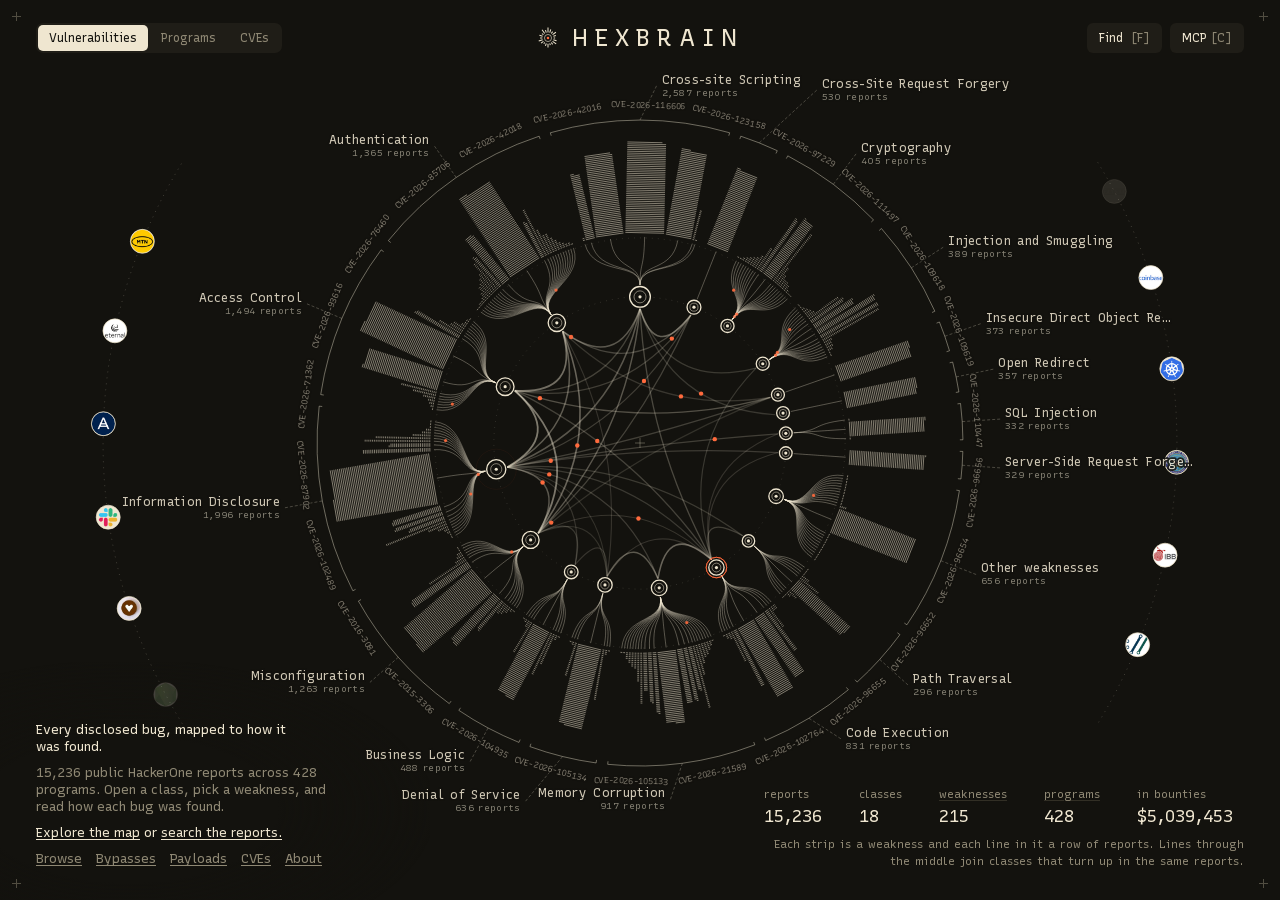
==== commit 3dcdea35: "Fix radial map rendering: correct RSC flight payload escaping and restore canvas wheel" ====
--- a/index.html
+++ b/index.html
@@ -1 +1 @@
-<!DOCTYPE html><html lang="en" class="_8ARs4a_variable"><head><meta charSet="utf-8"/><meta name="viewport" content="width=device-width, initial-scale=1"/><link rel="stylesheet" href="/_next/static/chunks/416lmkmhwqpry.css" nonce="YTA0MGI2NDItYTU3Yy00YTU3LThjYzEtZTFkYzk5OTk5ODU1" data-precedence="next"/><link rel="stylesheet" href="/_next/static/chunks/3wpse4ij97wag.css" nonce="YTA0MGI2NDItYTU3Yy00YTU3LThjYzEtZTFkYzk5OTk5ODU1" data-precedence="next"/><link rel="preload" as="script" fetchPriority="low" nonce="YTA0MGI2NDItYTU3Yy00YTU3LThjYzEtZTFkYzk5OTk5ODU1" href="/_next/static/chunks/0om_k9402_tkz.js"/><script src="/_next/static/chunks/0jqm9ii3spicz.js" async="" nonce="YTA0MGI2NDItYTU3Yy00YTU3LThjYzEtZTFkYzk5OTk5ODU1"></script><script src="/_next/static/chunks/33pxqug3ih5w2.js" async="" nonce="YTA0MGI2NDItYTU3Yy00YTU3LThjYzEtZTFkYzk5OTk5ODU1"></script><script src="/_next/static/chunks/0zt06b94h4gnd.js" async="" nonce="YTA0MGI2NDItYTU3Yy00YTU3LThjYzEtZTFkYzk5OTk5ODU1"></script><script src="/_next/static/chunks/turbopack-077hmtqrhcoji.js" async="" nonce="YTA0MGI2NDItYTU3Yy00YTU3LThjYzEtZTFkYzk5OTk5ODU1"></script><script src="/_next/static/chunks/1n14_y55ag4pz.js" async="" nonce="YTA0MGI2NDItYTU3Yy00YTU3LThjYzEtZTFkYzk5OTk5ODU1"></script><script src="/_next/static/chunks/12zfkupch3hfq.js" async="" nonce="YTA0MGI2NDItYTU3Yy00YTU3LThjYzEtZTFkYzk5OTk5ODU1"></script><script src="/_next/static/chunks/35sssb3z2fs_8.js" async="" nonce="YTA0MGI2NDItYTU3Yy00YTU3LThjYzEtZTFkYzk5OTk5ODU1"></script><script src="/_next/static/chunks/00k4u_bny2f39.js" async="" nonce="YTA0MGI2NDItYTU3Yy00YTU3LThjYzEtZTFkYzk5OTk5ODU1"></script><script src="/_next/static/chunks/3evb1174nt9f7.js" async="" nonce="YTA0MGI2NDItYTU3Yy00YTU3LThjYzEtZTFkYzk5OTk5ODU1"></script><link rel="preload" href="/_next/static/chunks/011-me4-8e8rf.css" as="style" nonce="YTA0MGI2NDItYTU3Yy00YTU3LThjYzEtZTFkYzk5OTk5ODU1"/><meta name="theme-color" content="#13120e"/><meta name="color-scheme" content="dark"/><title>HexBrain: every disclosed bug bounty report, mapped</title><meta name="description" content="An interactive map of publicly disclosed HackerOne bug bounty reports, grouped by vulnerability class, weakness and program, with every write-up in full. Connect Claude, ChatGPT or any AI assistant to search it while you test."/><meta name="application-name" content="HexBrain"/><link rel="author" href="https://hexbrainai.com"/><meta name="author" content="HexBrain"/><link rel="manifest" href="/manifest.webmanifest"/><meta name="keywords" content="bug bounty,bug bounty reports,HackerOne disclosed reports,hacktivity,bug bounty write-ups,vulnerability write-ups,XSS,SSRF,IDOR,SQL injection,account takeover,security research,pentest,AI security"/><meta name="creator" content="HexBrain"/><meta name="publisher" content="HexBrain"/><meta name="robots" content="index, follow"/><meta name="googlebot" content="index, follow, max-image-preview:large, max-snippet:-1"/><meta name="category" content="security"/><link rel="canonical" href="https://hexbrainai.com"/><meta name="format-detection" content="telephone=no, address=no, email=no"/><meta property="og:title" content="HexBrain: Every disclosed bug, mapped to how it was found."/><meta property="og:description" content="An interactive map of publicly disclosed HackerOne bug bounty reports, grouped by vulnerability class, weakness and program, with every write-up in full. Connect Claude, ChatGPT or any AI assistant to search it while you test."/><meta property="og:url" content="https://hexbrainai.com"/><meta property="og:site_name" content="HexBrain"/><meta property="og:image" content="https://hexbrainai.com/opengraph-image?a085bf5861d4821d"/><meta property="og:image:type" content="image/png"/><meta property="og:image:width" content="1200"/><meta property="og:image:height" content="630"/><meta property="og:image:alt" content="HexBrain: Every disclosed bug, mapped to how it was found."/><meta property="og:type" content="website"/><meta name="twitter:card" content="summary_large_image"/><meta name="twitter:title" content="HexBrain: Every disclosed bug, mapped to how it was found."/><meta name="twitter:description" content="An interactive map of publicly disclosed HackerOne bug bounty reports, grouped by vulnerability class, weakness and program, with every write-up in full. Connect Claude, ChatGPT or any AI assistant to search it while you test."/><meta name="twitter:image" content="https://hexbrainai.com/opengraph-image?a085bf5861d4821d"/><meta name="twitter:image:alt" content="HexBrain: Every disclosed bug, mapped to how it was found."/><meta name="twitter:image:type" content="image/png"/><meta name="twitter:image:width" content="1200"/><meta name="twitter:image:height" content="630"/><link rel="icon" href="/favicon.ico?favicon.2y4vcmtb0bvrm.ico" sizes="96x96" type="image/x-icon"/><link rel="icon" href="/icon?5dc40c13537c1d65" type="image/png" sizes="96x96"/><link rel="apple-touch-icon" href="/apple-icon?b90d47bff3b1d48e" type="image/png" sizes="180x180"/><meta name="next-size-adjust" content=""/><script src="/_next/static/chunks/0cz1d0mv5g_q7.js" noModule="" nonce="YTA0MGI2NDItYTU3Yy00YTU3LThjYzEtZTFkYzk5OTk5ODU1"></script></head><body><div hidden=""><!--$--><!--/$--></div><script type="application/ld+json">{"@context":"https://schema.org","@type":"WebSite","name":"HexBrain","url":"https://hexbrainai.com","description":"An interactive map of publicly disclosed HackerOne bug bounty reports, grouped by vulnerability class, weakness and program, with every write-up in full. Connect Claude, ChatGPT or any AI assistant to search it while you test."}</script><div class="xDyCiW_root"><canvas class="xDyCiW_canvas" aria-label="Map of disclosed vulnerability reports grouped by class, weakness and program"></canvas><svg class="xDyCiW_labels" aria-hidden="true"></svg><span class="xDyCiW_corner xDyCiW_tl"></span><span class="xDyCiW_corner xDyCiW_tr"></span><span class="xDyCiW_corner xDyCiW_bl"></span><span class="xDyCiW_corner xDyCiW_br"></span><header class="xDyCiW_top"><nav class="xDyCiW_crumbs" aria-label="Position in the map"><span class="xDyCiW_lens" role="group" aria-label="What the map is organised by"><button aria-pressed="true">Vulnerabilities</button><button aria-pressed="false">Programs</button><button aria-pressed="false">CVEs</button></span></nav><div class="xDyCiW_brand"><svg width="24" height="24" viewBox="0 0 64 64" aria-hidden="true" focusable="false"><path d="M32.0 17.0L32.0 4.0M36.6 17.7L39.4 9.2M40.8 19.9L44.3 15.0M44.1 23.2L53.0 16.7M46.3 27.4L52.9 25.2M47.0 32.0L51.0 32.0M46.3 36.6L54.8 39.4M44.1 40.8L53.8 47.9M40.8 44.1L44.3 49.0M36.6 46.3L38.2 51.0M32.0 47.0L32.0 57.0M27.4 46.3L25.2 52.9M23.2 44.1L20.8 47.4M19.9 40.8L13.4 45.5M17.7 36.6L7.3 40.0M17.0 32.0L11.0 32.0M17.7 27.4L9.2 24.6M19.9 23.2L15.8 20.2M23.2 19.9L16.1 10.2M27.4 17.7L25.2 11.1" stroke="currentColor" stroke-width="2.7" fill="none"></path><circle cx="32" cy="32" r="9.5" fill="none" stroke="currentColor" stroke-width="1.6"></circle><circle cx="32" cy="32" r="3.4" fill="#ff6a3d"></circle></svg>HexBrain</div><div class="xDyCiW_keys"><button class="xDyCiW_key">Find <kbd>F</kbd></button><button class="xDyCiW_key xDyCiW_acct" aria-label="Connect MCP Server">MCP <kbd>C</kbd></button></div></header><section class="xDyCiW_hero " aria-hidden="false"><h1>Every disclosed bug, mapped to how it was found.</h1><p>15,236 public HackerOne reports across 428 programs. Open a class, pick a weakness, and read how each bug was found.</p><p class="xDyCiW_act"><button class="xDyCiW_link" tabindex="0">Explore the map</button> or<!-- --> <button class="xDyCiW_link" tabindex="0">search the reports.</button></p><p class="xDyCiW_links"><a tabindex="0" href="/browse">Browse</a><a tabindex="0" href="/bypasses">Bypasses</a><a tabindex="0" href="/payloads">Payloads</a><a tabindex="0" href="/cves">CVEs</a><a tabindex="0" href="/about">About</a></p></section><div class="xDyCiW_stats " style="--n:5"><div class="xDyCiW_stat"><b>15,236</b><span>reports</span></div><div class="xDyCiW_stat"><b>18</b><span>classes</span></div><button class="xDyCiW_stat"><b>215</b><span>weaknesses</span></button><button class="xDyCiW_stat"><b>428</b><span>programs</span></button><div class="xDyCiW_stat"><b>$5,039,453</b><span>in bounties</span></div><p>Each strip is a weakness and each line in it a row of reports. Lines through the middle join classes that turn up in the same reports.</p></div><aside class="xDyCiW_panel " aria-hidden="true"></aside></div><!--$--><!--/$--><script nonce="YTA0MGI2NDItYTU3Yy00YTU3LThjYzEtZTFkYzk5OTk5ODU1" id="_R_">(globalThis["TURBOPACK"] || (globalThis["TURBOPACK"] = [])).push({"otherChunks":["static/chunks/0om_k9402_tkz.js","static/chunks/0jqm9ii3spicz.js","static/chunks/33pxqug3ih5w2.js","static/chunks/0zt06b94h4gnd.js"],"runtimeModuleIds":[326]});</script><script src="/_next/static/chunks/0om_k9402_tkz.js" nonce="YTA0MGI2NDItYTU3Yy00YTU3LThjYzEtZTFkYzk5OTk5ODU1" async=""></script><script nonce="YTA0MGI2NDItYTU3Yy00YTU3LThjYzEtZTFkYzk5OTk5ODU1">(self.__next_f=self.__next_f||[]).push([0])</script><script nonce="YTA0MGI2NDItYTU3Yy00YTU3LThjYzEtZTFkYzk5OTk5ODU1">self.__next_f.push([1,"1:\"$Sreact.fragment\"\n2:\"/_next/static/chunks/1n14_y55ag4pz.js\"\n3:I[31058,[\"$2\"],\"default\"]\n4:\"/_next/static/chunks/12zfkupch3hfq.js\"\n5:\"/_next/static/chunks/35sssb3z2fs_8.js\"\n6:I[58298,[\"$4\",\"$5\"],\"default\"]\n7:I[59496,[\"$2\"],\"default\"]\nb:I[77949,[\"$2\"],\"OutletBoundary\"]\nc:\"$Sreact.suspense\"\ne:\"ViewportBoundary\"\nf:I[77949,[\"$2\"],\"$e\"]\n11:\"MetadataBoundary\"\n12:I[77949,[\"$2\"],\"$11\"]\n14:I[62792,[],\"default\",1]\n:HL[\"/_next/static/chunks/416lmkmhwqpry.css\",\"style\",{\"nonce\":\"YTA0MGI2NDItYTU3Yy00YTU3LThjYzEtZTFkYzk5OTk5ODU1\"}]\n:HL[\"/_next/static/media/4ecdafc131d86bc7-s.p.3sv7b0sph4gaf.woff2\",\"font\",{\"crossOrigin\":\"\",\"nonce\":\"YTA0MGI2NDItYTU3Yy00YTU3LThjYzEtZTFkYzk5OTk5ODU1\",\"type\":\"font/woff2\"}]\n:HL[\"/_next/static/chunks/3wpse4ij97wag.css\",\"style\",{\"nonce\":\"YTA0MGI2NDItYTU3Yy00YTU3LThjYzEtZTFkYzk5OTk5ODU1\"}]\n:HL[\"/_next/static/chunks/011-me4-8e8rf.css\",\"style\",{\"nonce\":\"YTA0MGI2NDItYTU3Yy00YTU3LThjYzEtZTFkYzk5OTk5ODU1\"}]\n9:[[\"children\",{\"s\":\"__PAGE__\",\"d\":{\"r\":[\"$\",\"$1\",\"c\",{\"children\":[\"$La\",[[\"$\",\"link\",\"0\",{\"rel\":\"stylesheet\",\"href\":\"/_next/static/chunks/3wpse4ij97wag.css\",\"precedence\":\"next\",\"crossOrigin\":\"$undefined\",\"nonce\":\"YTA0MGI2NDItYTU3Yy00YTU3LThjYzEtZTFkYzk5OTk5ODU1\"}],[\"$\",\"script\",\"script-0\",{\"src\":\"/_next/static/chunks/35sssb3z2fs_8.js\",\"async\":true,\"nonce\":\"YTA0MGI2NDItYTU3Yy00YTU3LThjYzEtZTFkYzk5OTk5ODU1\"}],[\"$\",\"script\",\"script-1\",{\"src\":\"/_next/static/chunks/00k4u_bny2f39.js\",\"async\":true,\"nonce\":\"YTA0MGI2NDItYTU3Yy00YTU3LThjYzEtZTFkYzk5OTk5ODU1\"}]],[\"$\",\"$Lb\",null,{\"children\":[\"$\",\"$c\",null,{\"name\":\"Next.MetadataOutlet\",\"children\":\"$@d\"}]}]]}],\"p\":false,\"v\":null}}]]\n0:{\"P\":null,\"c\":[\"\",\"\"],\"q\":\"\",\"i\":false,\"t\":{\"t\":{\"s\":\"\",\"h\":16,\"d\":{\"r\":[\"$\",\"$1\",\"c\",{\"children\":[[[\"$\",\"link\",\"0\",{\"rel\":\"stylesheet\",\"href\":\"/_next/static/chunks/416lmkmhwqpry.css\",\"precedence\":\"next\",\"crossOrigin\":\"$undefined\",\"nonce\":\"YTA0MGI2NDItYTU3Yy00YTU3LThjYzEtZTFkYzk5OTk5ODU1\"}]],[\"$\",\"html\",null,{\"lang\":\"en\",\"className\":\"_8ARs4a_variable\",\"children\":[\"$\",\"body\",null,{\"children\":[\"$\",\"$L3\",null,{\"parallelRouterKey\":\"children\",\"error\":\"$6\",\"errorStyles\":[[\"$\",\"link\",\"0\",{\"rel\":\"stylesheet\",\"href\":\"/_next/static/chunks/011-me4-8e8rf.css\",\"precedence\":\"next\",\"crossOrigin\":\"$undefined\",\"nonce\":\"YTA0MGI2NDItYTU3Yy00YTU3LThjYzEtZTFkYzk5OTk5ODU1\"}]],\"errorScripts\":[[\"$\",\"script\",\"script-0\",{\"src\":\"/_next/static/chunks/12zfkupch3hfq.js\",\"async\":true,\"nonce\":\"YTA0MGI2NDItYTU3Yy00YTU3LThjYzEtZTFkYzk5OTk5ODU1\"}],[\"$\",\"script\",\"script-1\",{\"src\":\"/_next/static/chunks/35sssb3z2fs_8.js\",\"async\":true,\"nonce\":\"YTA0MGI2NDItYTU3Yy00YTU3LThjYzEtZTFkYzk5OTk5ODU1\"}]],\"template\":[\"$\",\"$L7\",null,{}],\"templateStyles\":\"$undefined\",\"templateScripts\":\"$undefined\",\"notFound\":[\"$L8\",[[\"$\",\"link\",\"0\",{\"rel\":\"stylesheet\",\"href\":\"/_next/static/chunks/011-me4-8e8rf.css\",\"precedence\":\"next\",\"crossOrigin\":\"$undefined\",\"nonce\":\"YTA0MGI2NDItYTU3Yy00YTU3LThjYzEtZTFkYzk5OTk5ODU1\"}]]],\"forbidden\":\"$undefined\",\"unauthorized\":\"$undefined\"}]}]}]]}],\"p\":false,\"v\":null},\"c\":\"$Q9\"},\"h\":{\"r\":[\"$\",\"$1\",\"h\",{\"children\":[null,[\"$\",\"$Lf\",null,{\"children\":\"$L10\"}],[\"$\",\"$L12\",null,{\"children\":[[\"$\",\"div\",null,{\"hidden\":true,\"children\":[\"$\",\"$c\",null,{\"name\":\"Next.Metadata\",\"children\":\"$L13\"}]}],null]}],[\"$\",\"meta\",null,{\"name\":\"next-size-adjust\",\"content\":\"\"}]]}],\"p\":false,\"v\":null}},\"m\":\"$undefined\",\"G\":[\"$14\",[[\"$\",\"link\",\"0\",{\"rel\":\"stylesheet\",\"href\":\"/_next/static/chunks/416lmkmhwqpry.css\",\"precedence\":\"next\",\"crossOrigin\":\"$undefined\",\"nonce\":\"YTA0MGI2NDItYTU3Yy00YTU3LThjYzEtZTFkYzk5OTk5ODU1\"}]]],\"S\":false,\"r\":\"$undefined\",\"s\":\"$undefined\",\"a\":\"$undefined\",\"l\":\"$undefined\",\"p\":\"$undefined\",\"d\":\"$undefined\",\"b\":\"NkeMn4vjCz0yV9Htg3qYw\"}\n15:\"/_next/static/chunks/00k4u_bny2f39.js\"\n16:I[20028,[\"$5\",\"$15\"],\"default\"]\n17:T418,[base64]:T610,[base64]:[[\"$\",\"script\",null,{\"type\":\"application/ld+json\",\"dangerouslySetInnerHTML\":{\"__html\":\"{\\\"@context\\\":\\\"https://schema.org\\\",\\\"@type\\\":\\\"WebSite\\\",\\\"name\\\":\\\"HexBrain\\\",\\\"url\\\":\\\"https://hexbrainai.com\\\",\\\"description\\\":\\\"An interactive map of publicly disclosed HackerOne bug bounty reports, grouped by vulnerability class, weakness and program, with every write-up in full. Connect Claude, ChatGPT or any AI assistant to search it while you test.\\\"}\"}}],[\"$\",\"$L16\",null,{\"graph\":{\"stamp\":1794713916347,\"cveYears\":[{\"year\":1999,\"months\":[[0,0,0,0,0],[0,0,0,0,0],[0,0,0,0,0],[0,0,0,0,0],[0,0,0,0,0],[0,0,0,0,0],[0,0,0,0,0],[0,0,0,0,0],[0,0,0,0,0],[0,0,55,164,101],[0,0,0,0,0],[0,0,0,0,0],[0,0,0,0,0]]},{\"year\":2000,\"months\":[[0,0,0,0,0],[0,0,29,115,38],[0,1,42,258,76],[0,0,8,45,17],[0,0,13,60,39],[0,0,0,8,4],[0,0,17,39,18],[0,0,18,94,43],[0,0,2,11,2],[0,1,7,22,18],[0,0,32,202,49],[0,0,7,38,8],[0,0,2,49,5]]},{\"year\":2001,\"months\":[[0,0,0,0,0],[0,0,36,147,49],[0,0,6,39,16],[0,0,7,29,3],[0,0,4,39,2],[0,0,45,160,87],[0,0,0,0,0],[0,0,5,38,18],[0,0,3,19,3],[0,0,50,255,182],[0,0,3,32,10],[0,0,5,23,8],[0,0,0,0,0]]},{\"year\":2002,\"months\":[[0,0,0,0,0],[0,0,0,3,0],[0,0,13,82,22],[0,1,67,342,160],[0,0,1,7,2],[0,0,17,165,40],[0,0,51,243,66],[0,0,12,62,5],[0,0,17,155,32],[0,1,2,14,4],[0,0,8,30,5],[0,0,13,16,4],[0,0,7,18,3]]},{\"year\":2003,\"months\":[[0,0,0,0,0],[0,0,4,13,5],[0,0,2,9,5],[0,0,22,104,10],[1,0,85,226,85],[0,0,20,84,17],[0,0,13,78,21],[0,0,18,50,22],[0,0,8,42,20],[0,0,23,73,9],[0,0,23,29,19],[0,0,6,30,10],[0,0,3,28,6]]},{\"year\":2004,\"months\":[[0,0,0,0,0],[0,0,12,46,10],[0,0,6,10,6],[0,0,15,130,31],[0,0,25,23,13],[0,1,16,28,7],[0,1,18,69,28],[1,1,20,81,18],[0,0,9,41,7],[0,0,106,350,107],[0,0,25,30,24],[0,0,13,31,8],[0,0,46,154,45]]},{\"year\":2005,\"months\":[[0,0,0,0,0],[0,0,22,103,49],[1,2,66,636,116],[0,2,35,381,80],[0,1,45,385,75],[0,1,48,688,119],[0,0,72,462,117],[0,0,42,443,103],[0,1,38,440,98],[1,0,18,215,78],[0,1,34,249,58],[0,2,35,586,79],[0,1,22,601,57]]},{\"year\":2006,\"months\":[[0,0,0,0,0],[0,0,30,417,62],[0,0,23,443,58],[1,0,31,476,77],[0,1,47,509,75],[1,1,36,514,57],[0,1,57,555,33],[0,1,64,425,42],[0,0,56,442,56],[0,0,45,459,53],[0,0,47,460,44],[0,0,44,408,59],[0,1,55,559,60]]},{\"year\":2007,\"months\":[[0,0,0,0,0],[0,0,64,587,74],[1,1,54,513,61],[0,0,65,502,65],[0,0,55,520,56],[0,0,69,454,47],[0,1,75,460,39],[0,0,57,463,67],[0,2,53,398,76],[1,1,59,311,76],[0,1,74,763,132],[0,0,26,365,87],[0,0,48,324,64]]},{\"year\":2008,\"months\":[[0,0,0,0,0],[0,0,56,370,72],[2,3,58,350,120],[0,0,52,356,112],[0,0,46,334,76],[0,2,33,270,81],[0,1,45,288,103],[0,0,30,423,67],[1,0,55,245,72],[1,0,33,320,96],[1,3,58,368,110],[1,1,30,258,142],[0,1,65,364,98]]},{\"year\":2009,\"months\":[[0,0,0,0,0],[0,1,32,334,99],[1,4,36,453,191],[2,3,40,408,100],[1,1,48,428,89],[1,2,40,259,62],[3,2,61,310,74],[2,0,48,301,95],[1,2,35,392,97],[0,2,28,419,125],[1,0,44,254,53],[1,0,40,223,44],[1,2,52,303,82]]},{\"year\":2010,\"months\":[[0,0,0,0,0],[3,1,31,222,62],[2,3,45,193,65],[1,11,48,371,82],[3,44,42,351,76],[0,30,30,279,63],[1,5,63,344,77],[1,5,13,226,98],[3,1,58,271,47],[1,2,18,190,86],[1,1,57,277,98],[3,2,23,195,55],[4,4,44,244,63]]},{\"year\":2011,\"months\":[[0,0,0,0,0],[0,1,67,256,72],[0,2,48,282,45],[1,2,23,266,63],[1,1,46,193,71],[0,0,42,205,48],[2,0,44,212,36],[0,2,19,217,69],[0,0,38,224,32],[0,0,35,310,42],[2,1,35,356,90],[1,3,18,234,53],[2,1,50,239,48]]},{\"year\":2012,\"months\":[[0,0,0,0,0],[1,4,35,196,78],[2,4,33,266,38],[0,1,62,317,23],[2,0,29,174,23],[2,0,39,308,76],[4,1,47,278,75],[1,1,35,427,72],[3,7,36,551,138],[2,4,31,462,156],[3,7,27,418,98],[0,2,45,282,107],[2,1,28,149,75]]},{\"year\":2013,\"months\":[[0,0,0,0,0],[6,3,50,283,97],[4,1,53,255,92],[2,0,43,266,127],[2,0,15,262,151],[5,1,42,258,50],[3,0,51,245,62],[2,3,63,325,93],[1,1,25,256,74],[2,0,53,300,99],[2,4,46,369,162],[5,0,33,257,99],[1,1,40,357,85]]},{\"year\":2014,\"months\":[[0,0,0,0,0],[1,1,45,401,110],[4,0,44,301,93],[2,2,58,376,102],[3,6,43,489,124],[3,0,35,402,110],[1,1,93,285,65],[2,6,55,499,91],[3,3,61,250,84],[4,1,64,286,791],[6,4,41,521,841],[4,4,58,360,75],[1,2,69,443,99]]},{\"year\":2015,\"months\":[[0,0,0,0,0],[4,5,37,539,128],[4,3,64,336,79],[0,1,75,305,72],[7,2,39,355,135],[4,5,83,255,63],[3,6,71,327,88],[10,4,60,455,106],[5,2,96,418,98],[2,3,58,349,81],[2,4,44,519,157],[2,0,55,245,59],[4,1,91,388,81]]},{\"year\":2016,\"months\":[[0,0,0,0,0],[2,2,49,473,143],[5,2,58,251,64],[3,0,63,214,50],[8,3,64,422,156],[7,0,65,408,132],[6,0,59,308,137],[0,1,78,442,188],[6,2,43,218,140],[2,0,67,376,150],[3,29,35,434,186],[8,0,47,192,139],[4,0,49,317,147]]},{\"year\":2017,\"months\":[[0,0,0,0,0],[3,5,62,828,185],[2,4,34,647,354],[17,2,137,761,385],[9,9,72,1068,410],[10,14,68,597,321],[4,3,68,581,377],[13,8,41,808,398],[6,7,99,1001,427],[13,17,77,729,392],[8,7,67,940,376],[2,12,40,556,456],[2,3,80,678,342]]},{\"year\":2018,\"months\":[[0,0,0,0,0],[4,9,104,722,434],[3,14,149,754,405],[22,18,79,679,539],[3,12,92,1067,493],[7,11,76,767,301],[3,17,81,1278,404],[5,10,146,1480,526],[8,13,83,579,330],[3,20,65,667,414],[2,17,106,910,433],[6,15,71,543,348],[10,15,56,707,375]]},{\"year\":2019,\"months\":[[0,0,0,0,0],[6,11,70,817,308],[6,7,30,511,284],[12,13,99,710,360],[16,12,94,1027,382],[14,26,81,863,332],[8,17,65,773,381],[14,24,72,1013,495],[6,56,66,991,882],[11,30,57,768,665],[7,30,66,965,498],[9,7,46,740,877],[20,17,53,859,629]]},{\"year\":2020,\"months\":[[0,0,0,0,0],[7,19,96,977,556],[16,24,82,762,513],[20,17,53,822,842],[16,20,70,940,1140],[10,18,30,528,431],[10,18,53,914,812],[16,20,56,814,511],[10,21,23,534,572],[8,11,38,766,769],[14,21,37,893,629],[10,15,48,638,535],[9,28,41,848,612]]},{\"year\":2021,\"months\":[[0,0,0,0,0],[10,31,47,863,563],[19,27,109,761,539],[22,36,71,682,636],[18,49,52,974,724],[19,44,42,675,714],[15,31,40,719,886],[16,40,40,763,722],[22,32,56,980,997],[30,30,51,880,908],[18,28,59,711,890],[11,36,40,606,815],[15,35,47,822,1059]]},{\"year\":2022,\"months\":[[0,0,0,0,0],[12,44,44,921,967],[18,65,61,891,907],[16,82,65,904,998],[16,68,49,950,956],[9,55,92,986,1019],[3,56,48,829,1212],[8,53,59,775,1082],[8,38,56,734,1470],[12,28,52,687,1369],[8,27,51,595,1168],[14,29,36,469,1472],[7,39,47,426,1837]]},{\"year\":2023,\"months\":[[0,0,0,0,0],[8,38,67,466,1772],[10,45,58,384,1667],[15,35,65,384,1989],[18,36,45,430,1773],[8,50,69,402,1891],[17,68,62,394,1854],[15,50,28,454,1747],[14,58,47,488,1872],[22,42,45,386,1653],[19,32,39,502,2098],[11,40,50,425,1917],[9,41,53,376,2194]]},{\"year\":2024,\"months\":[[0,1,0,0,0],[15,49,41,409,2077],[11,27,42,383,2321],[8,40,53,372,2826],[10,47,74,443,3030],[14,46,91,557,4283],[13,58,40,187,2782],[12,51,52,318,2680],[21,39,42,304,2489],[13,45,44,203,2209],[17,52,52,291,3154],[16,36,47,398,3557],[11,24,34,207,3157]]},{\"year\":2025,\"months\":[[0,0,0,0,0],[17,41,50,349,3816],[15,54,33,178,3393],[26,45,37,234,3659],[16,33,41,244,3699],[19,51,49,245,3616],[18,43,54,281,3286],[14,46,70,350,3294],[12,38,53,309,3217],[16,33,32,191,4047],[10,28,32,205,3999],[11,25,12,115,2856],[23,27,41,259,5143]]},{\"year\":2026,\"months\":[[0,2,0,0,0],[16,41,34,249,3962],[20,52,33,248,4263],[10,68,18,300,5840],[14,54,22,285,5438],[23,64,31,313,6502],[26,59,15,234,7615],[23,64,3,320,9349],[21,53,0,463,11720],[32,42,1,476,14378],[22,36,2,384,16606],[12,16,2,262,7530],[0,0,0,0,0]]}],\"cveRing\":[{\"id\":\"CVE-2026-116606\",\"name\":\"Barracuda Email Security Gateway - Authentication Bypass\"},{\"id\":\"CVE-2026-123158\",\"name\":\"SSHole - OpenSSH/musl Password Auth Bypass\"},{\"id\":\"CVE-2026-97229\",\"name\":\"GitLab CE/EE \u003c 19.2.8 / 19.3.5 / 19.4.2 - Unauthenticated RCE via Onigmo Integer Overflow\"},{\"id\":\"CVE-2026-111497\",\"name\":\"Node.js Brotli Request-Body Integer Overflow (node2shell) - Remote Code Execution\"},{\"id\":\"CVE-2026-109618\",\"name\":\"PHP2Shell (CVE-2026-109618/CVE-2026-109619) - Active Crash Detection\"},{\"id\":\"CVE-2026-109619\",\"name\":\"PHP 8.2 \u003c 8.2.35, 8.3 \u003c 8.3.36, 8.4 \u003c 8.4.27, 8.5 \u003c 8.5.12 - Use-After-Free Remote Code Execution\"},{\"id\":\"CVE-2026-110447\",\"name\":\"Collabora Built-in CODE Server \u003c 26.4.303 - OS Command Injection\"},{\"id\":\"CVE-2026-96656\",\"name\":\"Plex Media Server \u003c 1.43.3.10861 - Arbitrary File Write to Code Execution\"},{\"id\":\"CVE-2026-96654\",\"name\":\"Plex Media Server \u003c 1.43.3.10861 - Server Side Request Forgery\"},{\"id\":\"CVE-2026-96652\",\"name\":\"Plex Media Server \u003c 1.43.3.10861 - Unauthenticated SSRF via Companion Protocol (plex2shell)\"},{\"id\":\"CVE-2026-96655\",\"name\":\"Plex Media Server \u003c 1.43.3.10861 - SSRF via Transcoder\"},{\"id\":\"CVE-2026-102764\",\"name\":\"BeyondTrust Remote Support \u003c= 26.2.3 - Origin Validation File Upload\"},{\"id\":\"CVE-2026-21589\",\"name\":\"Atlassian Jira/Confluence/Bitbucket - Pre-Auth Arbitrary File Read\"},{\"id\":\"CVE-2026-105133\",\"name\":\"AhsayCBS - JSON API Authentication Bypass\"},{\"id\":\"CVE-2026-105134\",\"name\":\"AhsayCBS \u003c= 10.3.4 - Unauthenticated RCE\"},{\"id\":\"CVE-2026-104935\",\"name\":\"Ivanti Connect Secure \u003c= 22.8R2.4 - Authentication Bypass via X-DSCGI-PATH Header\"},{\"id\":\"CVE-2015-3306\",\"name\":\"ProFTPd - Remote Code Execution\"},{\"id\":\"CVE-2016-3081\",\"name\":\"Apache S2-032 Struts - Remote Code Execution\"},{\"id\":\"CVE-2026-102489\",\"name\":\"Zammad 6.3.0-6.5.4 - Session Hijacking \u0026 Remote Code Execution\"},{\"id\":\"CVE-2026-87902\",\"name\":\"WordPress Core - PHP Template Path Traversal\"},{\"id\":\"CVE-2026-71362\",\"name\":\"Adobe Commerce/Magento - Customer Session Identity Switch\"},{\"id\":\"CVE-2026-93616\",\"name\":\"Check Point Security Management - Unauthenticated Directory Traversal to RCE\"},{\"id\":\"CVE-2026-76460\",\"name\":\"Cisco Identity Services Engine - ise-kong API Gateway Authentication Bypass\"},{\"id\":\"CVE-2026-85706\",\"name\":\"GitLab CE/EE \u003c=19.1.7/19.2.5/19.3.1 - Arbitrary File Read\"},{\"id\":\"CVE-2026-42018\",\"name\":\"JFrog Artifactory - Anonymous Token Disclosure via Trailing Slash Auth Bypass\"},{\"id\":\"CVE-2026-42016\",\"name\":\"JFrog Artifactory - Unauthenticated Admin Token Minting via Token Scope Bypass\"}],\"surfaces\":[{\"program\":\"IBM\",\"total\":15236,\"branches\":[[\"techzone\",\"techzone.ibm.com\",321285],[\"cloud\",\"cloud.ibm.com\",178909],[\"edst\",\"edst.ibm.com\",21740],[\"saas\",\"saas.ibm.com\",9048],[\"sec\",\"sec.ibm.com\",3330],[\"usf\",\"usf.ibm.com\",3254],[\"automation\",\"automation.ibm.com\",2688],[\"iacs\",\"iacs.ibm.com\",1673],[\"res\",\"res.ibm.com\",1081],[\"boulder\",\"boulder.ibm.com\",684],[\"security\",\"security.ibm.com\",486],[\"watson-orchestrate\",\"watson-orchestrate.ibm.com\",405]]},{\"program\":\"MTN Group\",\"total\":15236,\"branches\":[[\"mtn.co.ug\",\"mtn.co.ug\",23610],[\"mtn.co.za\",\"mtn.co.za\",9155],[\"mtn.co.sz\",\"mtn.co.sz\",8210],[\"mtn.com.gh\",\"mtn.com.gh\",5645],[\"mtn.com\",\"mtn.com\",661],[\"146\",\"146.mtn.cm\",327],[\"111\",\"111.mtn.cm\",326],[\"112\",\"112.mtn.cm\",326],[\"124\",\"124.mtn.cm\",326],[\"163\",\"163.mtn.cm\",326],[\"193\",\"193.mtn.cm\",326],[\"226\",\"226.mtn.cm\",326]]},{\"program\":\"Slack\",\"total\":15236,\"branches\":[[\"quip.com\",\"quip.com\",20409],[\"enterprise\",\"enterprise.slack.com\",357],[\"api\",\"api.slack.com\",256],[\"status\",\"status.slack.com\",244],[\"app\",\"app.slack.com\",242],[\"antivirus\",\"antivirus.slack.com\",147],[\"rheumcovid-19registry\",\"rheumcovid-19registry.slack.com\",110],[\"ucd-covid19\",\"ucd-covid19.slack.com\",107],[\"franklincovey\",\"franklincovey.slack.com\",103],[\"peese-covid\",\"peese-covid.slack.com\",103],[\"codevscovid19\",\"codevscovid19.slack.com\",102],[\"ethiopia-covid19\",\"ethiopia-covid19.slack.com\",101]]},{\"program\":\"pixiv\",\"total\":15236,\"branches\":[[\"pixiv.net\",\"pixiv.net\",522],[\"retrovirus\",\"retrovirus.booth.pm\",16],[\"vroid.com\",\"vroid.com\",8],[\"_tcp\",\"_tcp.booth.pm\",3],[\"2018\",\"2018.booth.pm\",2],[\"_tls\",\"_tls.booth.pm\",2],[\"api\",\"api.booth.pm\",2],[\"blog\",\"blog.booth.pm\",2],[\"dess\",\"dess.booth.pm\",2],[\"dev\",\"dev.booth.pm\",2],[\"dns1\",\"dns1.booth.pm\",2],[\"dns2\",\"dns2.booth.pm\",2]]},{\"program\":\"Ford\",\"total\":15236,\"branches\":[[\"app\",\"app.ford.com\",5654],[\"chi\",\"chi.ford.com\",5020],[\"ash\",\"ash.ford.com\",4186],[\"gcp\",\"gcp.ford.com\",3510],[\"b2d\",\"b2d.ford.com\",2235],[\"lincoln.com\",\"lincoln.com\",1204],[\"cloud\",\"cloud.ford.com\",1122],[\"cv\",\"cv.ford.com\",800],[\"brandeulb\",\"brandeulb.ford.com\",612],[\"cf\",\"cf.ford.com\",530],[\"ici\",\"ici.ford.com\",446],[\"fc\",\"fc.ford.com\",384]]},{\"program\":\"Ubiquiti Inc.\",\"total\":15236,\"branches\":[[\"unifi-hosting\",\"unifi-hosting.ui.com\",53753],[\"stg\",\"stg.ui.com\",7566],[\"dev\",\"dev.ui.com\",2118],[\"svc\",\"svc.ui.com\",728],[\"blog\",\"blog.ui.com\",541],[\"ubnt.com\",\"ubnt.com\",483],[\"df\",\"df.ui.com\",24],[\"tw\",\"tw.ui.com\",20],[\"store\",\"store.ui.com\",17],[\"unifi\",\"unifi.ui.com\",16],[\"alpha\",\"alpha.ui.com\",14],[\"shop\",\"shop.ui.com\",9]]},{\"program\":\"GitHub\",\"total\":15236,\"branches\":[[\"github.net\",\"github.net\",330],[\"githubapp.com\",\"githubapp.com\",328],[\"api\",\"api.github.com\",211],[\"sigmavirus24\",\"sigmavirus24.github.com\",197],[\"gist\",\"gist.github.com\",188],[\"covid19\",\"covid19.github.com\",183],[\"education\",\"education.github.com\",183],[\"antivirus\",\"antivirus.github.com\",173],[\"lab\",\"lab.github.com\",173],[\"help\",\"help.github.com\",171],[\"jobs\",\"jobs.github.com\",168],[\"virus\",\"virus.github.com\",156]]},{\"program\":\"Quora\",\"total\":15236,\"branches\":[[\"tch\",\"tch.quora.com\",15964],[\"main\",\"main.quora.com\",1488],[\"dev\",\"dev.quora.com\",1413],[\"remote\",\"remote.quora.com\",221],[\"pigeon\",\"pigeon.quora.com\",66],[\"nb\",\"nb.quora.com\",20],[\"app.mobile\",\"app.mobile\",16],[\"www\",\"www.quora.com\",11],[\"email\",\"email.quora.com\",9],[\"net\",\"net.quora.com\",5],[\"edge\",\"edge.quora.com\",4],[\"_tcp\",\"_tcp.quora.com\",3]]},{\"program\":\"Urban Dictionary\",\"total\":15236,\"branches\":[[\"urbandictionary.com\",\"urbandictionary.com\",2161],[\"udimg.com\",\"udimg.com\",18],[\"urbandictionary.biz\",\"urbandictionary.biz\",14],[\"urbandictionary.store\",\"urbandictionary.store\",10],[\"devna\",\"devna.urbanup.com\",3],[\"openfire\",\"openfire.urbanup.com\",3],[\"sa\",\"sa.urbanup.com\",3],[\"urbandictionary.net\",\"urbandictionary.net\",2],[\"cofiles\",\"cofiles.urbanup.com\",2],[\"e-bail\",\"e-bail.urbanup.com\",2],[\"urbandictionary.org\",\"urbandictionary.org\",1],[\"ud.wtf\",\"ud.wtf\",1]]},{\"program\":\"Imgur\",\"total\":15236,\"branches\":[[\"i\",\"i.imgur.com\",192],[\"sexycyborg\",\"sexycyborg.imgur.com\",119],[\"users\",\"users.imgur.com\",34],[\"m\",\"m.imgur.com\",17],[\"evolavirus3\",\"evolavirus3.imgur.com\",16],[\"www\",\"www.imgur.com\",16],[\"dev\",\"dev.imgur.com\",14],[\"email\",\"email.imgur.com\",14],[\"voltvirus\",\"voltvirus.imgur.com\",13],[\"test\",\"test.imgur.com\",12],[\"demo\",\"demo.imgur.com\",11],[\"secure\",\"secure.imgur.com\",11]]},{\"program\":\"WordPress\",\"total\":15236,\"branches\":[[\"wordcamp.org\",\"wordcamp.org\",3502],[\"wordpress.net\",\"wordpress.net\",1425],[\"buddypress.org\",\"buddypress.org\",593],[\"bbpress.org\",\"bbpress.org\",486],[\"profiles\",\"profiles.wordpress.org\",241],[\"planet\",\"planet.wordpress.org\",238],[\"ord\",\"ord.wordpress.org\",125],[\"de\",\"de.wordpress.org\",122],[\"es\",\"es.wordpress.org\",51],[\"forums\",\"forums.wordpress.org\",50],[\"trac\",\"trac.wordpress.org\",40],[\"svn\",\"svn.wordpress.org\",34]]},{\"program\":\"Shopify\",\"total\":15236,\"branches\":[[\"shopifykloud.com\",\"shopifykloud.com\",1295],[\"cushoncovers\",\"cushoncovers.shopify.com\",123],[\"chi\",\"chi.shopify.com\",117],[\"ec2\",\"ec2.shopify.com\",93],[\"mailer\",\"mailer.shopify.com\",87],[\"ash\",\"ash.shopify.com\",60],[\"users\",\"users.shopify.com\",34],[\"inbox\",\"inbox.shopify.com\",28],[\"my\",\"my.shopify.com\",23],[\"ssl\",\"ssl.shopify.com\",22],[\"checkout\",\"checkout.shopify.com\",20],[\"accounts\",\"accounts.shopify.com\",19]]},{\"program\":\"Algolia\",\"total\":15236,\"branches\":[[\"algolia.net\",\"algolia.net\",14057],[\"algolianet.com\",\"algolianet.com\",10645],[\"algolia.com\",\"algolia.com\",515]]},{\"program\":\"Cloudflare Public Bug Bounty\",\"total\":15236,\"branches\":[[\"cloudflareaccess.com\",\"cloudflareaccess.com\",4882],[\"ns\",\"ns.cloudflare.com\",1214],[\"cloudflareworkers.com\",\"cloudflareworkers.com\",465],[\"cdn\",\"cdn.cloudflare.com\",279],[\"secondary\",\"secondary.cloudflare.com\",253],[\"realtime\",\"realtime.cloudflare.com\",102],[\"research\",\"research.cloudflare.com\",67],[\"teams\",\"teams.cloudflare.com\",66],[\"labs-staging\",\"labs-staging.cloudflare.com\",56],[\"labs\",\"labs.cloudflare.com\",55],[\"staging\",\"staging.cloudflare.com\",54],[\"mcp\",\"mcp.cloudflare.com\",53]]},{\"program\":\"Reddit\",\"total\":15236,\"branches\":[[\"snooguts.net\",\"snooguts.net\",457],[\"redditmedia.com\",\"redditmedia.com\",195],[\"old\",\"old.reddit.com\",126],[\"technewstoday\",\"technewstoday.reddit.com\",126],[\"dubsmash.com\",\"dubsmash.com\",41],[\"users\",\"users.reddit.com\",34],[\"redditgifts.com\",\"redditgifts.com\",24],[\"www\",\"www.reddit.com\",24],[\"redd.it\",\"redd.it\",21],[\"m\",\"m.reddit.com\",19],[\"dev\",\"dev.reddit.com\",18],[\"girlsuncovered\",\"girlsuncovered.reddit.com\",16]]},{\"program\":\"Chaturbate\",\"total\":15236,\"branches\":[[\"highwebmedia.com\",\"highwebmedia.com\",881],[\"securegatewayaccess.com\",\"securegatewayaccess.com\",146],[\"realcouplesuncovered\",\"realcouplesuncovered.chaturbate.com\",55],[\"users\",\"users.chaturbate.com\",32],[\"hdfs\",\"hdfs.chaturbate.com\",28],[\"stream\",\"stream.chaturbate.com\",25],[\"mail\",\"mail.chaturbate.com\",24],[\"smtp\",\"smtp.chaturbate.com\",20],[\"ar\",\"ar.chaturbate.com\",16],[\"de\",\"de.chaturbate.com\",16],[\"ei\",\"ei.chaturbate.com\",16],[\"es\",\"es.chaturbate.com\",16]]},{\"program\":\"Grab\",\"total\":15236,\"branches\":[[\"qms\",\"qms.grab.com\",20260],[\"myteksi.net\",\"myteksi.net\",775],[\"grabtaxi.com\",\"grabtaxi.com\",585],[\"mkt\",\"mkt.grab.com\",98],[\"grabpay.com\",\"grabpay.com\",94],[\"tis-data\",\"tis-data.grab.com\",32],[\"it\",\"it.grab.com\",22],[\"nacportal\",\"nacportal.grab.com\",21],[\"grab.co\",\"grab.co\",16],[\"myteksi.com\",\"myteksi.com\",15],[\"ext\",\"ext.grab.com\",11],[\"em\",\"em.grab.com\",10]]},{\"program\":\"Udemy\",\"total\":15236,\"branches\":[[\"blackvirus\",\"blackvirus.udemy.com\",86],[\"ecovidrio\",\"ecovidrio.udemy.com\",86],[\"users\",\"users.udemy.com\",33],[\"dev\",\"dev.udemy.com\",18],[\"m\",\"m.udemy.com\",17],[\"demo\",\"demo.udemy.com\",12],[\"forum\",\"forum.udemy.com\",12],[\"cit\",\"cit.udemy.com\",11],[\"secure\",\"secure.udemy.com\",11],[\"staging\",\"staging.udemy.com\",11],[\"students\",\"students.udemy.com\",11],[\"e\",\"e.udemy.com\",10]]},{\"program\":\"Elastic\",\"total\":15236,\"branches\":[[\"app\",\"app.elstc.co\",2659],[\"elastic-cloud.com\",\"elastic-cloud.com\",2384],[\"ea-registry-staging\",\"ea-registry-staging.elstc.co\",1443],[\"ea-es\",\"ea-es.elstc.co\",1358],[\"ea-registry-production\",\"ea-registry-production.elstc.co\",1310],[\"ea-demo-prod\",\"ea-demo-prod.elstc.co\",1294],[\"ea-stargate\",\"ea-stargate.elstc.co\",1262],[\"elastic-uploader-production\",\"elastic-uploader-production.elstc.co\",1198],[\"ea-demo-staging\",\"ea-demo-staging.elstc.co\",1177],[\"ea-eden-prod\",\"ea-eden-prod.elstc.co\",1127],[\"found.io\",\"found.io\",1115],[\"ea-release\",\"ea-release.elstc.co\",1060]]},{\"program\":\"PayPal\",\"total\":15236,\"branches\":[[\"paypal.com\",\"paypal.com\",8211],[\"venmo.com\",\"venmo.com\",5152],[\"braintree-api.com\",\"braintree-api.com\",1282],[\"xoom.com\",\"xoom.com\",968],[\"braintreepayments.com\",\"braintreepayments.com\",713],[\"paydiant.com\",\"paydiant.com\",435],[\"braintree.tools\",\"braintree.tools\",155],[\"braintreegateway.com\",\"braintreegateway.com\",89],[\"swiftfinancial.com\",\"swiftfinancial.com\",59],[\"swiftcapital.com\",\"swiftcapital.com\",29],[\"loanbuilder.com\",\"loanbuilder.com\",23],[\"paypalobjects.com\",\"paypalobjects.com\",22]]},{\"program\":\"Sony\",\"total\":15236,\"branches\":[[\"station\",\"station.sony.com\",5172],[\"spe\",\"spe.sony.com\",2846],[\"sie\",\"sie.sony.com\",1736],[\"am\",\"am.sony.com\",917],[\"eu\",\"eu.sony.com\",444],[\"sel\",\"sel.sony.com\",367],[\"soe\",\"soe.sony.com\",290],[\"account\",\"account.sony.com\",260],[\"me\",\"me.sony.com\",134],[\"wws\",\"wws.sony.com\",113],[\"electronics\",\"electronics.sony.com\",76],[\"fw-bc\",\"fw-bc.sony.com\",74]]},{\"program\":\"Uber\",\"total\":15236,\"branches\":[[\"dev\",\"dev.uber.com\",8615],[\"cfe\",\"cfe.uber.com\",337],[\"prod\",\"prod.uber.com\",84],[\"mobile-config\",\"mobile-config.uber.com\",52],[\"mgm\",\"mgm.uber.com\",46],[\"corp\",\"corp.uber.com\",42],[\"email\",\"email.uber.com\",42],[\"et\",\"et.uber.com\",41],[\"mgt\",\"mgt.uber.com\",33],[\"bonjour\",\"bonjour.uber.com\",29],[\"tokenizer\",\"tokenizer.uber.com\",17],[\"businesses\",\"businesses.uber.com\",13]]},{\"program\":\"PlayStation\",\"total\":15236,\"branches\":[[\"playstation.net\",\"playstation.net\",7465],[\"playstation.com\",\"playstation.com\",1988],[\"sonyentertainmentnetwork.com\",\"sonyentertainmentnetwork.com\",820]]},{\"program\":\"Vimeo\",\"total\":15236,\"branches\":[[\"vimeopro.com\",\"vimeopro.com\",622],[\"vimeo.com\",\"vimeo.com\",558],[\"sa\",\"sa.vhx.tv\",162],[\"cofiles\",\"cofiles.vhx.tv\",153],[\"nakednewsuncovered\",\"nakednewsuncovered.vhx.tv\",28],[\"autilityponeocovid19-sa\",\"autilityponeocovid19-sa.vhx.tv\",22],[\"thezvirus\",\"thezvirus.vhx.tv\",21],[\"dns1\",\"dns1.vhx.tv\",8],[\"smtp\",\"smtp.vhx.tv\",8],[\"1017\",\"1017.vhx.tv\",7],[\"blog\",\"blog.vhx.tv\",7],[\"ftp\",\"ftp.vhx.tv\",6]]},{\"program\":\"Palantir Public\",\"total\":15236,\"branches\":[[\"palantirfoundry.com\",\"palantirfoundry.com\",4947],[\"palantircloud.com\",\"palantircloud.com\",1325],[\"palantirgov.com\",\"palantirgov.com\",1261],[\"palantir.tech\",\"palantir.tech\",535],[\"palantir.build\",\"palantir.build\",392],[\"palantir.com\",\"palantir.com\",297],[\"palantirfoundry.co.uk\",\"palantirfoundry.co.uk\",272],[\"palantirfoundry.de\",\"palantirfoundry.de\",76],[\"palantirfoundry.com.au\",\"palantirfoundry.com.au\",50],[\"palantirfoundry.fr\",\"palantirfoundry.fr\",45],[\"foundrygov.com\",\"foundrygov.com\",34],[\"palantircloud.co.uk\",\"palantircloud.co.uk\",32]]},{\"program\":\"SMTP2GO BBP\",\"total\":15236,\"branches\":[[\"a\",\"a.smtp2go.com\",29],[\"_tcp\",\"_tcp.smtp2go.com\",3],[\"_tls\",\"_tls.smtp2go.com\",2],[\"api\",\"api.smtp2go.com\",2],[\"careers\",\"careers.smtp2go.com\",2],[\"corporate\",\"corporate.smtp2go.com\",2],[\"e1i234\",\"e1i234.smtp2go.com\",2],[\"103-30-47-2i858\",\"103-30-47-2i858.smtp2go.com\",1],[\"197\",\"197.smtp2go.com\",1],[\"253aapp\",\"253aapp.smtp2go.com\",1],[\"2ftrack\",\"2ftrack.smtp2go.com\",1],[\"349\",\"349.smtp2go.com\",1]]},{\"program\":\"Priceline\",\"total\":15236,\"branches\":[[\"corp\",\"corp.priceline.com\",60],[\"dmz\",\"dmz.priceline.com\",26],[\"dev\",\"dev.priceline.com\",23],[\"rezserver.com\",\"rezserver.com\",21],[\"deals\",\"deals.priceline.com\",21],[\"qa\",\"qa.priceline.com\",13],[\"trvl\",\"trvl.priceline.com\",12],[\"qaa\",\"qaa.priceline.com\",8],[\"qad\",\"qad.priceline.com\",7],[\"qab\",\"qab.priceline.com\",6],[\"qac\",\"qac.priceline.com\",6],[\"bookingholdings.com\",\"bookingholdings.com\",5]]},{\"program\":\"Airbnb\",\"total\":15236,\"branches\":[[\"luxuryretreats.com\",\"luxuryretreats.com\",4539],[\"airbnb.com\",\"airbnb.com\",1723],[\"hoteltonight-test.com\",\"hoteltonight-test.com\",351],[\"airbnbcitizen.com\",\"airbnbcitizen.com\",168],[\"withairbnb.com\",\"withairbnb.com\",133],[\"muscache.com\",\"muscache.com\",60],[\"atairbnb.com\",\"atairbnb.com\",51],[\"urbandoor.com\",\"urbandoor.com\",34],[\"byairbnb.com\",\"byairbnb.com\",30],[\"luckeyhomes.com\",\"luckeyhomes.com\",21],[\"airbnb-aws.com\",\"airbnb-aws.com\",12],[\"airbnb.app\",\"airbnb.app\",10]]},{\"program\":\"Logitech\",\"total\":15236,\"branches\":[[\"logitech.com\",\"logitech.com\",638],[\"logitech.io\",\"logitech.io\",291],[\"logi.com\",\"logi.com\",176],[\"streamlabs.com\",\"streamlabs.com\",144],[\"astrogaming.com\",\"astrogaming.com\",72],[\"myharmony.com\",\"myharmony.com\",63],[\"ultimateears.com\",\"ultimateears.com\",51],[\"logitechg.com\",\"logitechg.com\",42],[\"logitech.com.cn\",\"logitech.com.cn\",32],[\"mysqueezebox.com\",\"mysqueezebox.com\",23],[\"logitechstore.com.br\",\"logitechstore.com.br\",18],[\"logitechmusic.com\",\"logitechmusic.com\",17]]},{\"program\":\"LY Corporation\",\"total\":15236,\"branches\":[[\"line-apps.com\",\"line-apps.com\",4583],[\"line.me\",\"line.me\",1117],[\"naver.jp\",\"naver.jp\",522]]},{\"program\":\"Semrush\",\"total\":15236,\"branches\":[[\"semrush.com\",\"semrush.com\",3120],[\"semrush.net\",\"semrush.net\",1705],[\"sellzone.com\",\"sellzone.com\",215],[\"seoquake.com\",\"seoquake.com\",213],[\"sellerly.com\",\"sellerly.com\",143],[\"semrushchina.cn\",\"semrushchina.cn\",137],[\"berush.com\",\"berush.com\",131],[\"hr-semrush.com\",\"hr-semrush.com\",18],[\"labs-semrush.com\",\"labs-semrush.com\",9],[\"scatec.io\",\"scatec.io\",2]]},{\"program\":\"Starbucks\",\"total\":15236,\"branches\":[[\"starbucks.com\",\"starbucks.com\",2746],[\"starbucks.com.cn\",\"starbucks.com.cn\",1838],[\"starbucks.co.jp\",\"starbucks.co.jp\",253],[\"starbucks.ca\",\"starbucks.ca\",120],[\"starbucks.co.uk\",\"starbucks.co.uk\",103],[\"starbucks.fr\",\"starbucks.fr\",79],[\"istarbucks.co.kr\",\"istarbucks.co.kr\",74],[\"starbucks.com.br\",\"starbucks.com.br\",62],[\"starbucks.de\",\"starbucks.de\",53],[\"starbucks.com.sg\",\"starbucks.com.sg\",43],[\"teavana.com\",\"teavana.com\",31],[\"starbucks.cn\",\"starbucks.cn\",22]]},{\"program\":\"Trellix\",\"total\":15236,\"branches\":[[\"fireeye.com\",\"fireeye.com\",3568],[\"trellix.com\",\"trellix.com\",1358],[\"skyhighsecurity.com\",\"skyhighsecurity.com\",43]]},{\"program\":\"Upserve \",\"total\":15236,\"branches\":[[\"vulnerbug.com\",\"vulnerbug.com\",2920],[\"breadcrumb.com\",\"breadcrumb.com\",1066],[\"upserve.com\",\"upserve.com\",510],[\"swipely.com\",\"swipely.com\",127]]},{\"program\":\"Nutanix\",\"total\":15236,\"branches\":[[\"xi\",\"xi.nutanix.com\",2271],[\"iot\",\"iot.nutanix.com\",235],[\"corp\",\"corp.nutanix.com\",147],[\"frame\",\"frame.nutanix.com\",138],[\"ai\",\"ai.nutanix.com\",90],[\"eng\",\"eng.nutanix.com\",78],[\"mcm\",\"mcm.nutanix.com\",51],[\"console\",\"console.nutanix.com\",26],[\"saas\",\"saas.nutanix.com\",26],[\"hpoc\",\"hpoc.nutanix.com\",25],[\"dev-xi\",\"dev-xi.nutanix.com\",23],[\"prodsec\",\"prodsec.nutanix.com\",20]]},{\"program\":\"Mars\",\"total\":15236,\"branches\":[[\"mars.com\",\"mars.com\",1963],[\"royalcanin.com\",\"royalcanin.com\",554],[\"mms.com\",\"mms.com\",401],[\"banfield.com\",\"banfield.com\",214],[\"pedigree.com\",\"pedigree.com\",109],[\"extragum.com\",\"extragum.com\",50],[\"skittles.com\",\"skittles.com\",50],[\"twix.com\",\"twix.com\",49],[\"bluepearlvet.com\",\"bluepearlvet.com\",46],[\"orbitgum.com\",\"orbitgum.com\",34],[\"vcahospitals.com\",\"vcahospitals.com\",25],[\"whiskas.com\",\"whiskas.com\",13]]},{\"program\":\"Files.com\",\"total\":15236,\"branches\":[[\"app\",\"app.files.com\",317],[\"www\",\"www.files.com\",239],[\"your-assigned-subdomain\",\"your-assigned-subdomain.files.com\",230],[\"store\",\"store.files.com\",11],[\"com\",\"com.files.com\",8],[\"_tcp\",\"_tcp.files.com\",3],[\"developers\",\"developers.files.com\",3],[\"dll\",\"dll.files.com\",3],[\"_tls\",\"_tls.files.com\",2],[\"book\",\"book.files.com\",2],[\"convert\",\"convert.files.com\",2],[\"demo\",\"demo.files.com\",2]]},{\"program\":\"inDrive\",\"total\":15236,\"branches\":[[\"aws\",\"aws.indriverapp.com\",1767],[\"euce1\",\"euce1.indriverapp.com\",166],[\"indrive.com\",\"indrive.com\",131],[\"volans.tech\",\"volans.tech\",113],[\"indriverjob.com\",\"indriverjob.com\",64],[\"indriver.com\",\"indriver.com\",59],[\"baremetal\",\"baremetal.indriverapp.com\",40],[\"eu-east-1\",\"eu-east-1.indriverapp.com\",16],[\"indriver.io\",\"indriver.io\",10],[\"apse3\",\"apse3.indriverapp.com\",8],[\"echoserver\",\"echoserver.indriverapp.com\",1],[\"eu-east-1-origin\",\"eu-east-1-origin.indriverapp.com\",1]]},{\"program\":\"Palo Alto Software\",\"total\":15236,\"branches\":[[\"liveplan.com\",\"liveplan.com\",781],[\"paloalto.com\",\"paloalto.com\",574],[\"bplans.com\",\"bplans.com\",512],[\"teamoutpost.com\",\"teamoutpost.com\",484],[\"outpost.co\",\"outpost.co\",26],[\"mplans.com\",\"mplans.com\",4]]},{\"program\":\"Acronis\",\"total\":15236,\"branches\":[[\"acronis.com\",\"acronis.com\",1695],[\"acronis.work\",\"acronis.work\",485],[\"devicelock.com\",\"devicelock.com\",61],[\"5nine.com\",\"5nine.com\",44]]},{\"program\":\"DataStax\",\"total\":15236,\"branches\":[[\"streaming\",\"streaming.datastax.com\",1384],[\"paas\",\"paas.datastax.com\",200],[\"cloud\",\"cloud.datastax.com\",195],[\"cloud-tools\",\"cloud-tools.datastax.com\",62],[\"infra-dev\",\"infra-dev.datastax.com\",34],[\"astra\",\"astra.datastax.com\",30],[\"astra-dev\",\"astra-dev.datastax.com\",24],[\"security\",\"security.datastax.com\",19],[\"infra\",\"infra.datastax.com\",16],[\"infra-test\",\"infra-test.datastax.com\",11],[\"protostar\",\"protostar.datastax.com\",11],[\"astra-test\",\"astra-test.datastax.com\",10]]},{\"program\":\"Roblox\",\"total\":15236,\"branches\":[[\"rbx.com\",\"rbx.com\",1553],[\"roblox.com\",\"roblox.com\",692]]},{\"program\":\"Snapchat\",\"total\":15236,\"branches\":[[\"snappublisher\",\"snappublisher.snapchat.com\",907],[\"chat\",\"chat.snapchat.com\",324],[\"bitstrips.com\",\"bitstrips.com\",66],[\"cognac\",\"cognac.snapchat.com\",32],[\"bitmoji.com\",\"bitmoji.com\",26],[\"api\",\"api.snapchat.com\",26],[\"spectacles.com\",\"spectacles.com\",23],[\"email\",\"email.snapchat.com\",14],[\"games\",\"games.snapchat.com\",9],[\"scan.me\",\"scan.me\",8],[\"duplex\",\"duplex.snapchat.com\",8],[\"mail\",\"mail.snapchat.com\",8]]},{\"program\":\"Ping Identity\",\"total\":15236,\"branches\":[[\"ort-desktop\",\"ort-desktop.pingone.com\",145],[\"ort-authenticator\",\"ort-authenticator.pingone.com\",142],[\"apps-staging\",\"apps-staging.pingone.com\",141],[\"console-staging\",\"console-staging.pingone.com\",139],[\"ort-admin\",\"ort-admin.pingone.com\",138],[\"api-staging\",\"api-staging.pingone.com\",134],[\"edge1\",\"edge1.pingone.com\",69],[\"edge1-test\",\"edge1-test.pingone.com\",54],[\"edge1-staging\",\"edge1-staging.pingone.com\",37],[\"idaas\",\"idaas.pingone.com\",36],[\"ort-idaas\",\"ort-idaas.pingone.com\",26],[\"test-idaas\",\"test-idaas.pingone.com\",21]]},{\"program\":\"Nextcloud\",\"total\":15236,\"branches\":[[\"ltd2\",\"ltd2.nextcloud.com\",389],[\"ltd3\",\"ltd3.nextcloud.com\",360],[\"ltd1\",\"ltd1.nextcloud.com\",295],[\"ltd4\",\"ltd4.nextcloud.com\",276],[\"ltd\",\"ltd.nextcloud.com\",119],[\"se\",\"se.nextcloud.com\",26],[\"services\",\"services.nextcloud.com\",10],[\"customerpush\",\"customerpush.nextcloud.com\",8],[\"cloud\",\"cloud.nextcloud.com\",5],[\"meeting\",\"meeting.nextcloud.com\",4],[\"perftesting\",\"perftesting.nextcloud.com\",4],[\"amxtestenv\",\"amxtestenv.nextcloud.com\",3]]},{\"program\":\"Lark Technologies\",\"total\":15236,\"branches\":[[\"bc\",\"bc.larksuite.com\",686],[\"sg\",\"sg.larksuite.com\",308],[\"byteoversea.com\",\"byteoversea.com\",102],[\"jp\",\"jp.larksuite.com\",20],[\"en\",\"en.larksuite.com\",12],[\"blog\",\"blog.larksuite.com\",4],[\"br\",\"br.larksuite.com\",4],[\"it\",\"it.larksuite.com\",4],[\"us\",\"us.larksuite.com\",4],[\"hu\",\"hu.larksuite.com\",3],[\"th\",\"th.larksuite.com\",3],[\"antivirus\",\"antivirus.larksuite.com\",2]]},{\"program\":\"Lyst\",\"total\":15236,\"branches\":[[\"cztio\",\"cztio.lystit.com\",637],[\"srv\",\"srv.lystit.com\",280],[\"lyst.com\",\"lyst.com\",56],[\"lyst.co\",\"lyst.co\",8],[\"circleci\",\"circleci.lystit.com\",2],[\"circleci-migration\",\"circleci-migration.lystit.com\",2],[\"circleci3\",\"circleci3.lystit.com\",2],[\"git\",\"git.lystit.com\",2],[\"hr-sync\",\"hr-sync.lystit.com\",2],[\"moderation\",\"moderation.lystit.com\",2],[\"smart\",\"smart.lystit.com\",2],[\"abacus\",\"abacus.lystit.com\",1]]},{\"program\":\"Stripe\",\"total\":15236,\"branches\":[[\"recko.io\",\"recko.io\",126],[\"corp\",\"corp.stripe.com\",81],[\"touchtechpayments.com\",\"touchtechpayments.com\",80],[\"payable.com\",\"payable.com\",70],[\"link.co\",\"link.co\",56],[\"custom-email-domain\",\"custom-email-domain.stripe.com\",45],[\"getbouncer.com\",\"getbouncer.com\",13],[\"cdn\",\"cdn.stripe.com\",13],[\"api\",\"api.stripe.com\",10],[\"reckostaging.com\",\"reckostaging.com\",7],[\"indiehackers.com\",\"indiehackers.com\",6],[\"checkout\",\"checkout.stripe.com\",5]]},{\"program\":\"Instacart\",\"total\":15236,\"branches\":[[\"pbis-cf\",\"pbis-cf.instacart.com\",290],[\"instacart.tools\",\"instacart.tools\",272],[\"enterprise\",\"enterprise.instacart.com\",77],[\"caper\",\"caper.instacart.com\",16],[\"ads\",\"ads.instacart.com\",12],[\"postcheckout-cf\",\"postcheckout-cf.instacart.com\",8],[\"assets\",\"assets.instacart.com\",7],[\"edge\",\"edge.instacart.com\",5],[\"email\",\"email.instacart.com\",4],[\"dev\",\"dev.instacart.com\",3],[\"learning\",\"learning.instacart.com\",3],[\"stg\",\"stg.instacart.com\",3]]},{\"program\":\"Vercel\",\"total\":15236,\"branches\":[[\"zeit.sh\",\"zeit.sh\",563],[\"vercel.com\",\"vercel.com\",378],[\"vercel.sh\",\"vercel.sh\",310],[\"now.systems\",\"now.systems\",7],[\"zeit-cdn.net\",\"zeit-cdn.net\",1]]},{\"program\":\"Informatica\",\"total\":15236,\"branches\":[[\"g\",\"g.informatica.com\",33],[\"vip\",\"vip.informatica.com\",15],[\"collabdev\",\"collabdev.informatica.com\",11],[\"democentral\",\"democentral.informatica.com\",7],[\"trainingportal\",\"trainingportal.informatica.com\",6],[\"connect\",\"connect.informatica.com\",5],[\"email\",\"email.informatica.com\",5],[\"droplets\",\"droplets.informatica.com\",3],[\"geo\",\"geo.informatica.com\",3],[\"idm\",\"idm.informatica.com\",3],[\"adfs\",\"adfs.informatica.com\",2],[\"amvpn\",\"amvpn.informatica.com\",2]]},{\"program\":\"Picsart\",\"total\":15236,\"branches\":[[\"mirrorcom\",\"mirrorcom.picsart.studio\",52],[\"ro\",\"ro.picsart.studio\",32],[\"com\",\"com.picsart.studio\",29],[\"app-com\",\"app-com.picsart.studio\",20],[\"police\",\"police.picsart.studio\",20],[\"pubsky\",\"pubsky.picsart.studio\",20],[\"tpe-f5gtm2\",\"tpe-f5gtm2.picsart.studio\",20],[\"evaluation\",\"evaluation.picsart.studio\",19],[\"team-sales\",\"team-sales.picsart.studio\",19],[\"9444com\",\"9444com.picsart.studio\",18],[\"cms1\",\"cms1.picsart.studio\",18],[\"studio\",\"studio.picsart.studio\",18]]},{\"program\":\"Coinbase\",\"total\":15236,\"branches\":[[\"cbhq.net\",\"cbhq.net\",612],[\"coinbase.com\",\"coinbase.com\",372],[\"base.org\",\"base.org\",61]]},{\"program\":\"FanDuel\",\"total\":15236,\"branches\":[[\"sportsbook\",\"sportsbook.fanduel.com\",213],[\"fdbox.net\",\"fdbox.net\",171],[\"casino\",\"casino.fanduel.com\",140],[\"assets\",\"assets.fanduel.com\",132],[\"racing\",\"racing.fanduel.com\",24],[\"poker\",\"poker.fanduel.com\",17],[\"account\",\"account.fanduel.com\",8],[\"cpe\",\"cpe.fanduel.com\",8],[\"racing-staging\",\"racing-staging.fanduel.com\",8],[\"support\",\"support.fanduel.com\",7],[\"usprd\",\"usprd.fanduel.com\",6],[\"ab\",\"ab.fanduel.com\",4]]},{\"program\":\"JetBlue\",\"total\":15236,\"branches\":[[\"it\",\"it.jetblue.com\",103],[\"travelproducts\",\"travelproducts.jetblue.com\",32],[\"paisly\",\"paisly.jetblue.com\",30],[\"ctr\",\"ctr.jetblue.com\",25],[\"hec\",\"hec.jetblue.com\",15],[\"ibx\",\"ibx.jetblue.com\",15],[\"uniformshop\",\"uniformshop.jetblue.com\",8],[\"nkp-orgeng\",\"nkp-orgeng.jetblue.com\",7],[\"crystalblue\",\"crystalblue.jetblue.com\",6],[\"email\",\"email.jetblue.com\",4],[\"gslb\",\"gslb.jetblue.com\",4],[\"responsibilityreport\",\"responsibilityreport.jetblue.com\",4]]},{\"program\":\"PortSwigger Web Security\",\"total\":15236,\"branches\":[[\"portswigger.net\",\"portswigger.net\",53],[\"1\",\"1.web-security-academy.net\",3],[\"2\",\"2.web-security-academy.net\",2],[\"3\",\"3.web-security-academy.net\",2],[\"antivirus1\",\"antivirus1.web-security-academy.net\",2],[\"updatekey-antivirus\",\"updatekey-antivirus.web-security-academy.net\",2],[\"0a000042038aa1a180231cce006600b0\",\"0a000042038aa1a180231cce006600b0.web-security-academy.net\",1],[\"0a00007204c8c1db801d6796000400ba\",\"0a00007204c8c1db801d6796000400ba.web-security-academy.net\",1],[\"0a01002503403d50815025c8009300f1\",\"0a01002503403d50815025c8009300f1.web-security-academy.net\",1],[\"0a01003704a8c52281b5a22200b1000e\",\"0a01003704a8c52281b5a22200b1000e.web-security-academy.net\",1],[\"0a0100a403b892abc3efc17f009100e6\",\"0a0100a403b892abc3efc17f009100e6.web-security-academy.net\",1],[\"0a0100bf031940778520a42e00c30055\",\"0a0100bf031940778520a42e00c30055.web-security-academy.net\",1]]},{\"program\":\"TikTok\",\"total\":15236,\"branches\":[[\"tiktokv.com\",\"tiktokv.com\",519],[\"tiktok.com\",\"tiktok.com\",302]]},{\"program\":\"Greenhouse.io\",\"total\":15236,\"branches\":[[\"dev\",\"dev.greenhouse.io\",109],[\"boards\",\"boards.greenhouse.io\",59],[\"usw2\",\"usw2.greenhouse.io\",38],[\"api\",\"api.greenhouse.io\",30],[\"us\",\"us.greenhouse.io\",28],[\"use1\",\"use1.greenhouse.io\",22],[\"services\",\"services.greenhouse.io\",19],[\"eu\",\"eu.greenhouse.io\",18],[\"cdn\",\"cdn.greenhouse.io\",14],[\"onboarding\",\"onboarding.greenhouse.io\",14],[\"uuid\",\"uuid.greenhouse.io\",10],[\"bastion-use1-0\",\"bastion-use1-0.greenhouse.io\",7]]},{\"program\":\"Valve\",\"total\":15236,\"branches\":[[\"steampowered.com\",\"steampowered.com\",592],[\"valvesoftware.com\",\"valvesoftware.com\",96],[\"dota2.com\",\"dota2.com\",39],[\"counter-strike.net\",\"counter-strike.net\",19],[\"steamgames.com\",\"steamgames.com\",18],[\"steamcommunity.com\",\"steamcommunity.com\",13],[\"teamfortress.com\",\"teamfortress.com\",10],[\"playartifact.com\",\"playartifact.com\",3]]},{\"program\":\"GitLab\",\"total\":15236,\"branches\":[[\"design-staging\",\"design-staging.gitlab.com\",306],[\"gitter.im\",\"gitter.im\",76],[\"staging\",\"staging.gitlab.com\",38],[\"cells\",\"cells.gitlab.com\",36],[\"pre\",\"pre.gitlab.com\",12],[\"runway\",\"runway.gitlab.com\",9],[\"example\",\"example.gitlab.com\",8],[\"staging-ref\",\"staging-ref.gitlab.com\",8],[\"ha\",\"ha.gitlab.com\",7],[\"community\",\"community.gitlab.com\",6],[\"prototype\",\"prototype.gitlab.com\",6],[\"design\",\"design.gitlab.com\",5]]},{\"program\":\"DuckDuckGo\",\"total\":15236,\"branches\":[[\"ddgindex\",\"ddgindex.duckduckgo.com\",47],[\"netp\",\"netp.duckduckgo.com\",9],[\"sandbox\",\"sandbox.duckduckgo.com\",7],[\"api\",\"api.duckduckgo.com\",2],[\"20211901170251-external-content\",\"20211901170251-external-content.duckduckgo.com\",1],[\"45084\",\"45084.duckduckgo.com\",1],[\"6665109858176\",\"6665109858176.duckduckgo.com\",1],[\"7eed400\",\"7eed400.duckduckgo.com\",1],[\"937a1\",\"937a1.duckduckgo.com\",1],[\"96b4122a69\",\"96b4122a69.duckduckgo.com\",1],[\"9e42ac936b0443277\",\"9e42ac936b0443277.duckduckgo.com\",1],[\"a7f982\",\"a7f982.duckduckgo.com\",1]]},{\"program\":\"Evernote\",\"total\":15236,\"branches\":[[\"stage\",\"stage.evernote.com\",37],[\"ba1\",\"ba1.evernote.com\",28],[\"preprod3\",\"preprod3.evernote.com\",22],[\"gateways\",\"gateways.evernote.com\",19],[\"svc-stage\",\"svc-stage.evernote.com\",12],[\"www\",\"www.evernote.com\",12],[\"svc\",\"svc.evernote.com\",11],[\"staging\",\"staging.evernote.com\",10],[\"testing\",\"testing.evernote.com\",10],[\"emails\",\"emails.evernote.com\",9],[\"preprod2\",\"preprod2.evernote.com\",8],[\"support\",\"support.evernote.com\",8]]},{\"program\":\"Blockchain\",\"total\":15236,\"branches\":[[\"blockchain.info\",\"blockchain.info\",156],[\"www\",\"www.blockchain.com\",48],[\"api1\",\"api1.blockchain.com\",6],[\"ata\",\"ata.blockchain.com\",6],[\"mail\",\"mail.blockchain.com\",6],[\"oo\",\"oo.blockchain.com\",6],[\"dfw2\",\"dfw2.blockchain.com\",5],[\"s3\",\"s3.blockchain.com\",5],[\"www2011\",\"www2011.blockchain.com\",5],[\"wwwdata\",\"wwwdata.blockchain.com\",5],[\"wwwemail\",\"wwwemail.blockchain.com\",5],[\"wwwlatin\",\"wwwlatin.blockchain.com\",5]]},{\"program\":\"Kubernetes\",\"total\":15236,\"branches\":[[\"k8s.io\",\"k8s.io\",288],[\"gcr.io\",\"gcr.io\",225],[\"kubernetes.io\",\"kubernetes.io\",149]]},{\"program\":\"ForeScout Technologies\",\"total\":15236,\"branches\":[[\"cloud\",\"cloud.forescout.com\",201],[\"forescoutcloud.net\",\"forescoutcloud.net\",124],[\"fsd\",\"fsd.forescout.com\",117],[\"eng\",\"eng.forescout.com\",15],[\"fem\",\"fem.forescout.com\",5],[\"hub\",\"hub.forescout.com\",3],[\"api\",\"api.forescout.com\",2],[\"api-stage-inc\",\"api-stage-inc.forescout.com\",2],[\"as\",\"as.forescout.com\",2],[\"bmi-us-dev\",\"bmi-us-dev.forescout.com\",2],[\"coe\",\"coe.forescout.com\",2],[\"colo\",\"colo.forescout.com\",2]]},{\"program\":\"IRCCloud\",\"total\":15236,\"branches\":[[\"brockwell\",\"brockwell.irccloud.com\",88],[\"highgate\",\"highgate.irccloud.com\",80],[\"charlton\",\"charlton.irccloud.com\",75],[\"hathersage\",\"hathersage.irccloud.com\",74],[\"ealing\",\"ealing.irccloud.com\",70],[\"stonehaven\",\"stonehaven.irccloud.com\",61],[\"ops\",\"ops.irccloud.com\",37],[\"tooting\",\"tooting.irccloud.com\",18],[\"int\",\"int.irccloud.com\",9],[\"ec2-us-west-1\",\"ec2-us-west-1.irccloud.com\",6],[\"lotus\",\"lotus.irccloud.com\",4],[\"irccloud-cdn.com\",\"irccloud-cdn.com\",3]]},{\"program\":\"Gymshark\",\"total\":15236,\"branches\":[[\"gymshark.com\",\"gymshark.com\",397],[\"gymshark.io\",\"gymshark.io\",174]]},{\"program\":\"FetLife\",\"total\":15236,\"branches\":[[\"cdn\",\"cdn.fetlife.com\",36],[\"ecovida\",\"ecovida.fetlife.com\",17],[\"languageisavirus\",\"languageisavirus.fetlife.com\",12],[\"virusarnold6\",\"virusarnold6.fetlife.com\",9],[\"contest\",\"contest.fetlife.com\",8],[\"com\",\"com.fetlife.com\",7],[\"ass\",\"ass.fetlife.com\",3],[\"k12\",\"k12.fetlife.com\",2],[\"med\",\"med.fetlife.com\",2],[\"un-singe-en-hiver\",\"un-singe-en-hiver.fetlife.com\",2],[\"w\",\"w.fetlife.com\",2],[\"www\",\"www.fetlife.com\",2]]},{\"program\":\"Rockstar Games\",\"total\":15236,\"branches\":[[\"ros\",\"ros.rockstargames.com\",82],[\"cloud\",\"cloud.rockstargames.com\",22],[\"pod\",\"pod.rockstargames.com\",22],[\"scadmin\",\"scadmin.rockstargames.com\",16],[\"socialclub\",\"socialclub.rockstargames.com\",14],[\"store\",\"store.rockstargames.com\",13],[\"rockstarnorth.com\",\"rockstarnorth.com\",11],[\"scauth\",\"scauth.rockstargames.com\",11],[\"rgl\",\"rgl.rockstargames.com\",10],[\"scapi\",\"scapi.rockstargames.com\",10],[\"scui\",\"scui.rockstargames.com\",10],[\"sc\",\"sc.rockstargames.com\",9]]},{\"program\":\"CompanyHub\",\"total\":15236,\"branches\":[[\"en\",\"en.companyhub.com\",48],[\"it\",\"it.companyhub.com\",20],[\"ar\",\"ar.companyhub.com\",13],[\"ecdc\",\"ecdc.companyhub.com\",13],[\"fr\",\"fr.companyhub.com\",13],[\"vi\",\"vi.companyhub.com\",11],[\"ko\",\"ko.companyhub.com\",8],[\"software\",\"software.companyhub.com\",8],[\"tr\",\"tr.companyhub.com\",8],[\"eset-nod32-antivirus\",\"eset-nod32-antivirus.companyhub.com\",6],[\"hu\",\"hu.companyhub.com\",6],[\"cloudfront\",\"cloudfront.companyhub.com\",5]]},{\"program\":\"Malwarebytes\",\"total\":15236,\"branches\":[[\"blog\",\"blog.malwarebytes.com\",129],[\"threatdown.com\",\"threatdown.com\",39],[\"mwbsys.com\",\"mwbsys.com\",35],[\"cloud\",\"cloud.malwarebytes.com\",18],[\"mb-cosmos.com\",\"mb-cosmos.com\",15],[\"mbamupdates.com\",\"mbamupdates.com\",8],[\"dev\",\"dev.malwarebytes.com\",4],[\"mwb-threatintel.com\",\"mwb-threatintel.com\",3],[\"cloudflarepoc\",\"cloudflarepoc.malwarebytes.com\",3],[\"oneview\",\"oneview.malwarebytes.com\",3],[\"beta\",\"beta.malwarebytes.com\",2],[\"buy\",\"buy.malwarebytes.com\",2]]},{\"program\":\"RATELIMITED\",\"total\":15236,\"branches\":[[\"george\",\"george.ratelimited.me\",16],[\"gsn\",\"gsn.ratelimited.me\",9],[\"_tcp\",\"_tcp.ratelimited.me\",3],[\"api\",\"api.ratelimited.me\",3],[\"_tls\",\"_tls.ratelimited.me\",2],[\"auth\",\"auth.ratelimited.me\",2],[\"deletev9redirectvirus\",\"deletev9redirectvirus.ratelimited.me\",2],[\"forums\",\"forums.ratelimited.me\",2],[\"news\",\"news.ratelimited.me\",2],[\"pengu\",\"pengu.ratelimited.me\",2],[\"02\",\"02.ratelimited.me\",1],[\"03\",\"03.ratelimited.me\",1]]},{\"program\":\"FileZilla\",\"total\":15236,\"branches\":[[\"blog\",\"blog.filezilla-project.org\",10],[\"cdn\",\"cdn.filezilla-project.org\",5],[\"wiki\",\"wiki.filezilla-project.org\",5],[\"blogs\",\"blogs.filezilla-project.org\",4],[\"dev\",\"dev.filezilla-project.org\",3],[\"tech\",\"tech.filezilla-project.org\",3],[\"aws\",\"aws.filezilla-project.org\",2],[\"com\",\"com.filezilla-project.org\",2],[\"d\",\"d.filezilla-project.org\",2],[\"email\",\"email.filezilla-project.org\",2],[\"en\",\"en.filezilla-project.org\",2],[\"house\",\"house.filezilla-project.org\",2]]},{\"program\":\"Curve\",\"total\":15236,\"branches\":[[\"curve.app\",\"curve.app\",306],[\"imaginecurve.com\",\"imaginecurve.com\",91],[\"curve.com\",\"curve.com\",30]]},{\"program\":\"Chainlink\",\"total\":15236,\"branches\":[[\"chain.link\",\"chain.link\",227],[\"smartcontract.com\",\"smartcontract.com\",193]]},{\"program\":\"Brave Software\",\"total\":15236,\"branches\":[[\"basicattentiontoken.org\",\"basicattentiontoken.org\",37],[\"search\",\"search.brave.com\",37],[\"s3\",\"s3.brave.com\",35],[\"proxy\",\"proxy.brave.com\",13],[\"ads\",\"ads.brave.com\",10],[\"bsg\",\"bsg.brave.com\",8],[\"wallet\",\"wallet.brave.com\",8],[\"rewards\",\"rewards.brave.com\",7],[\"aws-internal\",\"aws-internal.brave.com\",6],[\"ba\",\"ba.brave.com\",5],[\"starfleet\",\"starfleet.brave.com\",3],[\"stats\",\"stats.brave.com\",3]]},{\"program\":\"MercadoLibre\",\"total\":15236,\"branches\":[[\"a\",\"a.mercadolibre.com\",8],[\"sg\",\"sg.mercadolibre.com\",6],[\"e\",\"e.mercadolibre.com\",3],[\"ms\",\"ms.mercadolibre.com\",3],[\"r\",\"r.mercadolibre.com\",3],[\"s1-int-prd\",\"s1-int-prd.mercadolibre.com\",3],[\"api\",\"api.mercadolibre.com\",2],[\"baloto\",\"baloto.mercadolibre.com\",2],[\"citiportal\",\"citiportal.mercadolibre.com\",2],[\"content\",\"content.mercadolibre.com\",2],[\"data\",\"data.mercadolibre.com\",2],[\"developers\",\"developers.mercadolibre.com\",2]]},{\"program\":\"Khan Academy\",\"total\":15236,\"branches\":[[\"e\",\"e.khanacademy.org\",7],[\"zero\",\"zero.khanacademy.org\",4],[\"annualreport\",\"annualreport.khanacademy.org\",3],[\"da\",\"da.khanacademy.org\",3],[\"es\",\"es.khanacademy.org\",3],[\"ka\",\"ka.khanacademy.org\",3],[\"learn\",\"learn.khanacademy.org\",3],[\"pl\",\"pl.khanacademy.org\",3],[\"pt\",\"pt.khanacademy.org\",3],[\"sendgrid\",\"sendgrid.khanacademy.org\",3],[\"uz\",\"uz.khanacademy.org\",3],[\"api-explorer\",\"api-explorer.khanacademy.org\",2]]},{\"program\":\"Parrot Sec\",\"total\":15236,\"branches\":[[\"cdn\",\"cdn.parrot.sh\",22],[\"infra\",\"infra.parrot.sh\",13],[\"deb\",\"deb.parrot.sh\",10],[\"geo\",\"geo.parrot.sh\",8],[\"speedtest\",\"speedtest.parrot.sh\",6],[\"internal\",\"internal.parrot.sh\",5],[\"anycast\",\"anycast.parrot.sh\",4],[\"build\",\"build.parrot.sh\",4],[\"lighthouse\",\"lighthouse.parrot.sh\",4],[\"_tcp\",\"_tcp.parrot.sh\",3],[\"_tls\",\"_tls.parrot.sh\",2],[\"any\",\"any.parrot.sh\",2]]},{\"program\":\"Infogram\",\"total\":15236,\"branches\":[[\"_tcp\",\"_tcp.infogram.com\",3],[\"en\",\"en.infogram.com\",3],[\"_tls\",\"_tls.infogram.com\",2],[\"ar\",\"ar.infogram.com\",2],[\"vi\",\"vi.infogram.com\",2],[\"101-ws\",\"101-ws.infogram.com\",1],[\"_cisco-uds\",\"_cisco-uds.infogram.com\",1],[\"_collab-edge\",\"_collab-edge.infogram.com\",1],[\"_cuplogin\",\"_cuplogin.infogram.com\",1],[\"_domainkey\",\"_domainkey.infogram.com\",1],[\"_etcd-server-ssl\",\"_etcd-server-ssl.infogram.com\",1],[\"_mta-sts\",\"_mta-sts.infogram.com\",1]]},{\"program\":\"Coursera\",\"total\":15236,\"branches\":[[\"labs\",\"labs.coursera.org\",79],[\"email\",\"email.coursera.org\",25],[\"corp\",\"corp.coursera.org\",22],[\"labs-dev\",\"labs-dev.coursera.org\",20],[\"mail\",\"mail.coursera.org\",11],[\"learn\",\"learn.coursera.org\",10],[\"helix\",\"helix.coursera.org\",8],[\"api\",\"api.coursera.org\",2],[\"email-sg\",\"email-sg.coursera.org\",2],[\"gp\",\"gp.coursera.org\",2],[\"mv-vpn\",\"mv-vpn.coursera.org\",2],[\"38cc4-www\",\"38cc4-www.coursera.org\",1]]},{\"program\":\"EXNESS\",\"total\":15236,\"branches\":[[\"exness.asia\",\"exness.asia\",43],[\"exnessaffiliates.com\",\"exnessaffiliates.com\",11],[\"web\",\"web.exness.com\",6],[\"global\",\"global.exness.com\",4],[\"partner\",\"partner.exness.com\",4],[\"social-trading\",\"social-trading.exness.com\",4],[\"payments\",\"payments.exness.com\",3],[\"admin\",\"admin.exness.com\",2],[\"algw-proxy\",\"algw-proxy.exness.com\",2],[\"amazon-dsn-processor\",\"amazon-dsn-processor.exness.com\",2],[\"api\",\"api.exness.com\",2],[\"backoffice\",\"backoffice.exness.com\",2]]},{\"program\":\"Helium\",\"total\":15236,\"branches\":[[\"os\",\"os.helium.com\",8],[\"helium.systems\",\"helium.systems\",7],[\"carrier\",\"carrier.helium.com\",3],[\"mvne\",\"mvne.helium.com\",3],[\"news\",\"news.helium.com\",3],[\"blog\",\"blog.helium.com\",2],[\"comwww\",\"comwww.helium.com\",2],[\"console\",\"console.helium.com\",2],[\"coverage-explorer\",\"coverage-explorer.helium.com\",2],[\"developer\",\"developer.helium.com\",2],[\"hotspots\",\"hotspots.helium.com\",2],[\"httpwww\",\"httpwww.helium.com\",2]]},{\"program\":\"Automattic\",\"total\":15236,\"branches\":[[\"akismet.com\",\"akismet.com\",174],[\"mailpoet.com\",\"mailpoet.com\",51],[\"intensedebate.com\",\"intensedebate.com\",23],[\"simperium.com\",\"simperium.com\",13],[\"simplenote.com\",\"simplenote.com\",10],[\"happy.tools\",\"happy.tools\",6]]},{\"program\":\"Smule\",\"total\":15236,\"branches\":[[\"cdn\",\"cdn.smule.com\",17],[\"gcp\",\"gcp.smule.com\",9],[\"tc\",\"tc.smule.com\",6],[\"gg\",\"gg.smule.com\",5],[\"marketing\",\"marketing.smule.com\",4],[\"news\",\"news.smule.com\",4],[\"sf\",\"sf.smule.com\",4],[\"go\",\"go.smule.com\",3],[\"welcome\",\"welcome.smule.com\",3],[\"bg\",\"bg.smule.com\",2],[\"ocarina\",\"ocarina.smule.com\",2],[\"60www\",\"60www.smule.com\",1]]},{\"program\":\"Clario\",\"total\":15236,\"branches\":[[\"mackeeper.com\",\"mackeeper.com\",135],[\"clario.co\",\"clario.co\",121]]},{\"program\":\"Flickr\",\"total\":15236,\"branches\":[[\"static\",\"static.flickr.com\",31],[\"hv-static\",\"hv-static.flickr.com\",8],[\"api\",\"api.flickr.com\",5],[\"dev\",\"dev.flickr.com\",4],[\"www\",\"www.flickr.com\",4],[\"guce\",\"guce.flickr.com\",3],[\"gin\",\"gin.flickr.com\",2],[\"128api\",\"128api.flickr.com\",1],[\"128embedr\",\"128embedr.flickr.com\",1],[\"165www\",\"165www.flickr.com\",1],[\"2fstatic\",\"2fstatic.flickr.com\",1],[\"2fwww\",\"2fwww.flickr.com\",1]]},{\"program\":\"Quantopian\",\"total\":15236,\"branches\":[[\"dynoquant.com\",\"dynoquant.com\",149],[\"quantopian.com\",\"quantopian.com\",46],[\"quantshack.com\",\"quantshack.com\",12]]},{\"program\":\"Exodus\",\"total\":15236,\"branches\":[[\"exodus.io\",\"exodus.io\",128],[\"exodus.com\",\"exodus.com\",74]]},{\"program\":\"Omise\",\"total\":15236,\"branches\":[[\"apps\",\"apps.omise.co\",49],[\"git\",\"git.omise.co\",6],[\"3ds\",\"3ds.omise.co\",5],[\"backends\",\"backends.omise.co\",3],[\"issuing\",\"issuing.omise.co\",3],[\"payout\",\"payout.omise.co\",3],[\"agent-studio\",\"agent-studio.omise.co\",2],[\"blog\",\"blog.omise.co\",2],[\"caps\",\"caps.omise.co\",2],[\"caps02\",\"caps02.omise.co\",2],[\"client-auth\",\"client-auth.omise.co\",2],[\"dashboard\",\"dashboard.omise.co\",2]]},{\"program\":\"Unikrn\",\"total\":15236,\"branches\":[[\"dev\",\"dev.unikrn.com\",43],[\"infos\",\"infos.unikrn.com\",30],[\"pinion.gg\",\"pinion.gg\",29],[\"unikoingold.com\",\"unikoingold.com\",4],[\"news\",\"news.unikrn.com\",3],[\"adm\",\"adm.unikrn.com\",1],[\"affiliates\",\"affiliates.unikrn.com\",1],[\"api\",\"api.unikrn.com\",1],[\"api-doc\",\"api-doc.unikrn.com\",1],[\"auctionbot\",\"auctionbot.unikrn.com\",1],[\"auth\",\"auth.unikrn.com\",1],[\"banner\",\"banner.unikrn.com\",1]]},{\"program\":\"Mapbox\",\"total\":15236,\"branches\":[[\"tiles\",\"tiles.mapbox.com\",12],[\"api\",\"api.mapbox.com\",7],[\"tile\",\"tile.mapbox.com\",4],[\"wb\",\"wb.mapbox.com\",4],[\"bob-the-builder\",\"bob-the-builder.mapbox.com\",3],[\"events\",\"events.mapbox.com\",3],[\"live\",\"live.mapbox.com\",3],[\"sites\",\"sites.mapbox.com\",3],[\"stla-preprod\",\"stla-preprod.mapbox.com\",3],[\"stla\",\"stla.mapbox.com\",3],[\"blog\",\"blog.mapbox.com\",2],[\"internal\",\"internal.mapbox.com\",2]]},{\"program\":\"Urban Company\",\"total\":15236,\"branches\":[[\"urbancompany.com\",\"urbancompany.com\",80],[\"urbanclap.com\",\"urbanclap.com\",66]]},{\"program\":\"Ed\",\"total\":15236,\"branches\":[[\"ftp\",\"ftp.cryptojourney.com\",18],[\"www\",\"www.cryptojourney.com\",12],[\"bugbountyguide.com\",\"bugbountyguide.com\",4],[\"edoverflow.com\",\"edoverflow.com\",4],[\"wewriteyour.report\",\"wewriteyour.report\",4],[\"gwt\",\"gwt.cryptojourney.com\",3],[\"190-92-158-97\",\"190-92-158-97.cryptojourney.com\",2],[\"analyzer\",\"analyzer.cryptojourney.com\",2],[\"apple\",\"apple.cryptojourney.com\",2],[\"cotc\",\"cotc.cryptojourney.com\",2],[\"docomatkittests\",\"docomatkittests.cryptojourney.com\",2],[\"inserate\",\"inserate.cryptojourney.com\",2]]},{\"program\":\"PUBG\",\"total\":15236,\"branches\":[[\"pubgesports.com\",\"pubgesports.com\",19],[\"battlegrounds\",\"battlegrounds.pubg.com\",10],[\"newstate\",\"newstate.pubg.com\",7],[\"acs\",\"acs.pubg.com\",2],[\"content\",\"content.pubg.com\",2],[\"kr\",\"kr.pubg.com\",2],[\"lite\",\"lite.pubg.com\",2],[\"merch\",\"merch.pubg.com\",2],[\"pass\",\"pass.pubg.com\",2],[\"support\",\"support.pubg.com\",2],[\"survey\",\"survey.pubg.com\",2],[\"account\",\"account.pubg.com\",1]]},{\"program\":\"SecNews\",\"total\":15236,\"branches\":[[\"publish\",\"publish.secnews.gr\",2],[\"0d198ng5wk\",\"0d198ng5wk.secnews.gr\",1],[\"0f9p4s2zcw\",\"0f9p4s2zcw.secnews.gr\",1],[\"adsportal\",\"adsportal.secnews.gr\",1],[\"af\",\"af.secnews.gr\",1],[\"am\",\"am.secnews.gr\",1],[\"amp\",\"amp.secnews.gr\",1],[\"ar\",\"ar.secnews.gr\",1],[\"ask\",\"ask.secnews.gr\",1],[\"attack\",\"attack.secnews.gr\",1],[\"authors\",\"authors.secnews.gr\",1],[\"az\",\"az.secnews.gr\",1]]},{\"program\":\"HackerOne\",\"total\":15236,\"branches\":[[\"hacker101.com\",\"hacker101.com\",76],[\"hackerone.com\",\"hackerone.com\",26],[\"hackerone-user-content.com\",\"hackerone-user-content.com\",17],[\"hackerone.net\",\"hackerone.net\",5],[\"hackerone-ext-content.com\",\"hackerone-ext-content.com\",3]]},{\"program\":\"Y Combinator\",\"total\":15236,\"branches\":[[\"qm\",\"qm.ycombinator.com\",22],[\"startupschool.org\",\"startupschool.org\",16],[\"news\",\"news.ycombinator.com\",6],[\"workatastartup.com\",\"workatastartup.com\",5],[\"blog\",\"blog.ycombinator.com\",2],[\"email\",\"email.ycombinator.com\",2],[\"leap\",\"leap.ycombinator.com\",2],[\"sf\",\"sf.ycombinator.com\",2],[\"2048\",\"2048.ycombinator.com\",1],[\"account\",\"account.ycombinator.com\",1],[\"aff2021\",\"aff2021.ycombinator.com\",1],[\"api\",\"api.ycombinator.com\",1]]},{\"program\":\"KIWI.KI GmbH\",\"total\":15236,\"branches\":[[\"new-production\",\"new-production.kiwi.ki\",5],[\"pp1\",\"pp1.kiwi.ki\",5],[\"prod\",\"prod.kiwi.ki\",4],[\"housing\",\"housing.kiwi.ki\",3],[\"services\",\"services.kiwi.ki\",3],[\"beta\",\"beta.kiwi.ki\",2],[\"blue\",\"blue.kiwi.ki\",2],[\"dashboard\",\"dashboard.kiwi.ki\",2],[\"docs\",\"docs.kiwi.ki\",2],[\"grafana\",\"grafana.kiwi.ki\",2],[\"grafana-aws\",\"grafana-aws.kiwi.ki\",2],[\"icinga\",\"icinga.kiwi.ki\",2]]},{\"program\":\"Top Echelon Software\",\"total\":15236,\"branches\":[[\"internal\",\"internal.topechelon.com\",16],[\"production\",\"production.topechelon.com\",4],[\"staging\",\"staging.topechelon.com\",4],[\"careers\",\"careers.topechelon.com\",2],[\"careers-dev\",\"careers-dev.topechelon.com\",2],[\"go\",\"go.topechelon.com\",2],[\"login\",\"login.topechelon.com\",2],[\"members\",\"members.topechelon.com\",2],[\"pr\",\"pr.topechelon.com\",2],[\"sandbox\",\"sandbox.topechelon.com\",2],[\"secure\",\"secure.topechelon.com\",2],[\"ssl\",\"ssl.topechelon.com\",2]]},{\"program\":\"Stripo Inc\",\"total\":15236,\"branches\":[[\"stagingk\",\"stagingk.stripo.email\",4],[\"stripocdn-test\",\"stripocdn-test.stripo.email\",3],[\"stripocdn-test1\",\"stripocdn-test1.stripo.email\",3],[\"stripocdn-test2\",\"stripocdn-test2.stripo.email\",3],[\"stripocdn-test3\",\"stripocdn-test3.stripo.email\",3],[\"stripocdn-test4\",\"stripocdn-test4.stripo.email\",3],[\"analytics\",\"analytics.stripo.email\",2],[\"empleio\",\"empleio.stripo.email\",2],[\"showcase\",\"showcase.stripo.email\",2],[\"staging\",\"staging.stripo.email\",2],[\"stripocdn-staging\",\"stripocdn-staging.stripo.email\",2],[\"stripocdn-test10\",\"stripocdn-test10.stripo.email\",2]]},{\"program\":\"Zenly\",\"total\":15236,\"branches\":[[\"zen.ly\",\"zen.ly\",69],[\"znly.co\",\"znly.co\",39]]},{\"program\":\"Myndr\",\"total\":15236,\"branches\":[[\"myndr.nl\",\"myndr.nl\",62],[\"myndr.net\",\"myndr.net\",40]]},{\"program\":\"Bime\",\"total\":15236,\"branches\":[[\"bimeanalytics.com\",\"bimeanalytics.com\",8],[\"a\",\"a.bime.io\",1],[\"a2\",\"a2.bime.io\",1],[\"ablida\",\"ablida.bime.io\",1],[\"adiut\",\"adiut.bime.io\",1],[\"adnovatebi\",\"adnovatebi.bime.io\",1],[\"ahmhealthcare\",\"ahmhealthcare.bime.io\",1],[\"airliquidereporting\",\"airliquidereporting.bime.io\",1],[\"alstom\",\"alstom.bime.io\",1],[\"ambriva\",\"ambriva.bime.io\",1],[\"anitvirus\",\"anitvirus.bime.io\",1],[\"antivirusfree\",\"antivirusfree.bime.io\",1]]},{\"program\":\"lemlist\",\"total\":15236,\"branches\":[[\"leadfinder\",\"leadfinder.lemlist.com\",12],[\"staging\",\"staging.lemlist.com\",6],[\"staging1\",\"staging1.lemlist.com\",5],[\"app\",\"app.lemlist.com\",2],[\"academy\",\"academy.lemlist.com\",1],[\"admin\",\"admin.lemlist.com\",1],[\"api\",\"api.lemlist.com\",1],[\"api2\",\"api2.lemlist.com\",1],[\"app0\",\"app0.lemlist.com\",1],[\"app2\",\"app2.lemlist.com\",1],[\"backup\",\"backup.lemlist.com\",1],[\"blog\",\"blog.lemlist.com\",1]]},{\"program\":\"Alohi\",\"total\":15236,\"branches\":[[\"fax.plus\",\"fax.plus\",42],[\"alohi.com\",\"alohi.com\",27],[\"sign.plus\",\"sign.plus\",19]]},{\"program\":\"bitaccess\",\"total\":15236,\"branches\":[[\"bitaccessbtm.com\",\"bitaccessbtm.com\",50],[\"faa.st\",\"faa.st\",35]]},{\"program\":\"Bitwarden\",\"total\":15236,\"branches\":[[\"go\",\"go.bitwarden.com\",3],[\"blog\",\"blog.bitwarden.com\",2],[\"qa\",\"qa.bitwarden.com\",2],[\"22371289m\",\"22371289m.bitwarden.com\",1],[\"admin\",\"admin.bitwarden.com\",1],[\"adr\",\"adr.bitwarden.com\",1],[\"api\",\"api.bitwarden.com\",1],[\"artifacts\",\"artifacts.bitwarden.com\",1],[\"assets\",\"assets.bitwarden.com\",1],[\"bassets\",\"bassets.bitwarden.com\",1],[\"billing\",\"billing.bitwarden.com\",1],[\"btwh\",\"btwh.bitwarden.com\",1]]},{\"program\":\"Recorded Future\",\"total\":15236,\"branches\":[[\"therecord.media\",\"therecord.media\",4],[\"cms\",\"cms.recordedfuture.com\",4],[\"predict\",\"predict.recordedfuture.com\",4],[\"www\",\"www.recordedfuture.com\",4],[\"email\",\"email.recordedfuture.com\",2],[\"info\",\"info.recordedfuture.com\",2],[\"preprod\",\"preprod.recordedfuture.com\",2],[\"sendgrid\",\"sendgrid.recordedfuture.com\",2],[\"871553-fw1\",\"871553-fw1.recordedfuture.com\",1],[\"about-asi\",\"about-asi.recordedfuture.com\",1],[\"abuse\",\"abuse.recordedfuture.com\",1],[\"api\",\"api.recordedfuture.com\",1]]},{\"program\":\"Aiven Ltd\",\"total\":15236,\"branches\":[[\"ai\",\"ai.aiven.io\",4],[\"api\",\"api.aiven.io\",4],[\"internal\",\"internal.aiven.io\",4],[\"azure\",\"azure.aiven.io\",2],[\"console\",\"console.aiven.io\",2],[\"gcp\",\"gcp.aiven.io\",2],[\"handbook\",\"handbook.aiven.io\",2],[\"video\",\"video.aiven.io\",2],[\"admin-api\",\"admin-api.aiven.io\",1],[\"api-http2-preview\",\"api-http2-preview.aiven.io\",1],[\"aquarium\",\"aquarium.aiven.io\",1],[\"aquarium-library\",\"aquarium-library.aiven.io\",1]]},{\"program\":\"Rockset\",\"total\":15236,\"branches\":[[\"dev\",\"dev.rockset.com\",21],[\"use1a1\",\"use1a1.rockset.com\",4],[\"vpc\",\"vpc.rockset.com\",4],[\"apt2a1\",\"apt2a1.rockset.com\",3],[\"euc1a1\",\"euc1a1.rockset.com\",3],[\"euw1a1\",\"euw1a1.rockset.com\",3],[\"use1\",\"use1.rockset.com\",3],[\"usw2\",\"usw2.rockset.com\",3],[\"usw2a1\",\"usw2a1.rockset.com\",3],[\"control\",\"control.rockset.com\",2],[\"v\",\"v.rockset.com\",2],[\"ve\",\"ve.rockset.com\",2]]},{\"program\":\"MariaDB\",\"total\":15236,\"branches\":[[\"dev\",\"dev.mariadb.org\",6],[\"archive\",\"archive.mariadb.org\",2],[\"fi\",\"fi.mariadb.org\",2],[\"new\",\"new.mariadb.org\",2],[\"ai-plugins\",\"ai-plugins.mariadb.org\",1],[\"analytics\",\"analytics.mariadb.org\",1],[\"badges\",\"badges.mariadb.org\",1],[\"bb01\",\"bb01.mariadb.org\",1],[\"bb02\",\"bb02.mariadb.org\",1],[\"bb03\",\"bb03.mariadb.org\",1],[\"bb07\",\"bb07.mariadb.org\",1],[\"blog\",\"blog.mariadb.org\",1]]},{\"program\":\"Hanno's projects\",\"total\":15236,\"branches\":[[\"fuzzing-project.org\",\"fuzzing-project.org\",7],[\"betterscience.org\",\"betterscience.org\",2],[\"tag1\",\"tag1.hboeck.de\",2],[\"_mta-sts\",\"_mta-sts.hboeck.de\",1],[\"ahhusheeli\",\"ahhusheeli.hboeck.de\",1],[\"autoconfig\",\"autoconfig.hboeck.de\",1],[\"bilder\",\"bilder.hboeck.de\",1],[\"blog\",\"blog.hboeck.de\",1],[\"briefkasten\",\"briefkasten.hboeck.de\",1],[\"bundeswiki\",\"bundeswiki.hboeck.de\",1],[\"config\",\"config.hboeck.de\",1],[\"fancynossl\",\"fancynossl.hboeck.de\",1]]},{\"program\":\"Linux Foundation Decentralized Trust\",\"total\":15236,\"branches\":[[\"lists\",\"lists.hyperledger.org\",3],[\"besu\",\"besu.hyperledger.org\",2],[\"www\",\"www.hyperledger.org\",2],[\"aws-le-test\",\"aws-le-test.hyperledger.org\",1],[\"challenge\",\"challenge.hyperledger.org\",1],[\"chat\",\"chat.hyperledger.org\",1],[\"cloud\",\"cloud.hyperledger.org\",1],[\"cn\",\"cn.hyperledger.org\",1],[\"confluence\",\"confluence.hyperledger.org\",1],[\"d2\",\"d2.hyperledger.org\",1],[\"dev\",\"dev.hyperledger.org\",1],[\"discuss\",\"discuss.hyperledger.org\",1]]},{\"program\":\"Courier\",\"total\":15236,\"branches\":[[\"ct0.app\",\"ct0.app\",32],[\"trycourier.com\",\"trycourier.com\",12],[\"trycourier.app\",\"trycourier.app\",7]]},{\"program\":\"Legal Robot\",\"total\":15236,\"branches\":[[\"legalrobot-test.com\",\"legalrobot-test.com\",35],[\"legalrobot.com\",\"legalrobot.com\",16]]},{\"program\":\"Trint Ltd\",\"total\":15236,\"branches\":[[\"eu\",\"eu.trint.com\",10],[\"blog\",\"blog.trint.com\",2],[\"analytics\",\"analytics.trint.com\",1],[\"api\",\"api.trint.com\",1],[\"app\",\"app.trint.com\",1],[\"auth\",\"auth.trint.com\",1],[\"auth2\",\"auth2.trint.com\",1],[\"beta\",\"beta.trint.com\",1],[\"checkout-embedded\",\"checkout-embedded.trint.com\",1],[\"core-api\",\"core-api.trint.com\",1],[\"dev\",\"dev.trint.com\",1],[\"dev-old\",\"dev-old.trint.com\",1]]},{\"program\":\"Staging.every.org\",\"total\":15236,\"branches\":[[\"staging\",\"staging.every.org\",5],[\"www\",\"www.every.org\",3],[\"airflow\",\"airflow.every.org\",1],[\"airflow-staging\",\"airflow-staging.every.org\",1],[\"analytics\",\"analytics.every.org\",1],[\"api\",\"api.every.org\",1],[\"assets\",\"assets.every.org\",1],[\"blog\",\"blog.every.org\",1],[\"cdn\",\"cdn.every.org\",1],[\"community\",\"community.every.org\",1],[\"docs\",\"docs.every.org\",1],[\"embed-staging\",\"embed-staging.every.org\",1]]},{\"program\":\"RubyGems\",\"total\":15236,\"branches\":[[\"s3\",\"s3.rubygems.org\",2],[\"staging\",\"staging.rubygems.org\",2],[\"admin\",\"admin.rubygems.org\",1],[\"api\",\"api.rubygems.org\",1],[\"au-m\",\"au-m.rubygems.org\",1],[\"aws-eu-cache01\",\"aws-eu-cache01.rubygems.org\",1],[\"bb-m\",\"bb-m.rubygems.org\",1],[\"blog\",\"blog.rubygems.org\",1],[\"bundler\",\"bundler.rubygems.org\",1],[\"cf\",\"cf.rubygems.org\",1],[\"chef\",\"chef.rubygems.org\",1],[\"common\",\"common.rubygems.org\",1]]},{\"program\":\"h1-ctf\",\"total\":15236,\"branches\":[[\"bountypay\",\"bountypay.h1ctf.com\",11],[\"iot\",\"iot.h1ctf.com\",7],[\"hackyholidays\",\"hackyholidays.h1ctf.com\",4],[\"nyt\",\"nyt.h1ctf.com\",4],[\"ccc\",\"ccc.h1ctf.com\",3],[\"h1-202\",\"h1-202.h1ctf.com\",2],[\"hackitivity\",\"hackitivity.h1ctf.com\",2],[\"hacktivity\",\"hacktivity.h1ctf.com\",2],[\"ambassador\",\"ambassador.h1ctf.com\",1],[\"api-h1-202\",\"api-h1-202.h1ctf.com\",1],[\"aws\",\"aws.h1ctf.com\",1],[\"ctfd\",\"ctfd.h1ctf.com\",1]]},{\"program\":\"Fastly VDP\",\"total\":15236,\"branches\":[[\"signalsciences.com\",\"signalsciences.com\",9],[\"s\",\"s.fanout.io\",5],[\"region\",\"region.fanout.io\",3],[\"api\",\"api.fanout.io\",2],[\"lists\",\"lists.fanout.io\",2],[\"ops\",\"ops.fanout.io\",2],[\"api-buddycloud-org\",\"api-buddycloud-org.fanout.io\",1],[\"api-eu\",\"api-eu.fanout.io\",1],[\"blog\",\"blog.fanout.io\",1],[\"charts\",\"charts.fanout.io\",1],[\"docs\",\"docs.fanout.io\",1],[\"fastlypublish\",\"fastlypublish.fanout.io\",1]]},{\"program\":\"RGhost\",\"total\":15236,\"branches\":[[\"mil\",\"mil.rghost.net\",3],[\"antivirus1\",\"antivirus1.rghost.net\",2],[\"ar\",\"ar.rghost.net\",2],[\"phonon\",\"phonon.rghost.net\",2],[\"verwijdertvirusspyware\",\"verwijdertvirusspyware.rghost.net\",2],[\"virus-total\",\"virus-total.rghost.net\",2],[\"anti-virus-rants\",\"anti-virus-rants.rghost.net\",1],[\"bgvirus\",\"bgvirus.rghost.net\",1],[\"bt\",\"bt.rghost.net\",1],[\"coronalpolish\",\"coronalpolish.rghost.net\",1],[\"coronationstreet\",\"coronationstreet.rghost.net\",1],[\"dcb\",\"dcb.rghost.net\",1]]},{\"program\":\"SideFX\",\"total\":15236,\"branches\":[[\"la\",\"la.sidefx.com\",15],[\"alb-origin\",\"alb-origin.sidefx.com\",1],[\"archive\",\"archive.sidefx.com\",1],[\"beta\",\"beta.sidefx.com\",1],[\"cdn\",\"cdn.sidefx.com\",1],[\"download\",\"download.sidefx.com\",1],[\"estonia\",\"estonia.sidefx.com\",1],[\"florida\",\"florida.sidefx.com\",1],[\"ftp\",\"ftp.sidefx.com\",1],[\"games\",\"games.sidefx.com\",1],[\"internal\",\"internal.sidefx.com\",1],[\"la-gw\",\"la-gw.sidefx.com\",1]]},{\"program\":\"Sorare\",\"total\":15236,\"branches\":[[\"staging\",\"staging.sorare.com\",4],[\"a\",\"a.sorare.com\",1],[\"admin\",\"admin.sorare.com\",1],[\"admin-frontapp-plugin\",\"admin-frontapp-plugin.sorare.com\",1],[\"analytics\",\"analytics.sorare.com\",1],[\"analytics-dev\",\"analytics-dev.sorare.com\",1],[\"api\",\"api.sorare.com\",1],[\"assets\",\"assets.sorare.com\",1],[\"beta\",\"beta.sorare.com\",1],[\"beta-api\",\"beta-api.sorare.com\",1],[\"blog\",\"blog.sorare.com\",1],[\"click\",\"click.sorare.com\",1]]},{\"program\":\"Central Security Project\",\"total\":15236,\"branches\":[[\"repo1\",\"repo1.maven.org\",5],[\"apache\",\"apache.maven.org\",2],[\"repo2\",\"repo2.maven.org\",2],[\"search\",\"search.maven.org\",2],[\"acme\",\"acme.maven.org\",1],[\"blogs\",\"blogs.maven.org\",1],[\"central\",\"central.maven.org\",1],[\"central-s3\",\"central-s3.maven.org\",1],[\"central-staging\",\"central-staging.maven.org\",1],[\"central02\",\"central02.maven.org\",1],[\"central1\",\"central1.maven.org\",1],[\"gslb\",\"gslb.maven.org\",1]]},{\"program\":\"Liberapay\",\"total\":15236,\"branches\":[[\"liberapay.org\",\"liberapay.org\",2],[\"ca\",\"ca.liberapay.com\",1],[\"cs\",\"cs.liberapay.com\",1],[\"da\",\"da.liberapay.com\",1],[\"de\",\"de.liberapay.com\",1],[\"el\",\"el.liberapay.com\",1],[\"en\",\"en.liberapay.com\",1],[\"eo\",\"eo.liberapay.com\",1],[\"es\",\"es.liberapay.com\",1],[\"fddkim\",\"fddkim.liberapay.com\",1],[\"fi\",\"fi.liberapay.com\",1],[\"fr\",\"fr.liberapay.com\",1]]},{\"program\":\"Weblate\",\"total\":15236,\"branches\":[[\"meet\",\"meet.weblate.org\",3],[\"nextcloud\",\"nextcloud.weblate.org\",2],[\"benjamin\",\"benjamin.weblate.org\",1],[\"betaweb\",\"betaweb.weblate.org\",1],[\"cachet\",\"cachet.weblate.org\",1],[\"care\",\"care.weblate.org\",1],[\"debian\",\"debian.weblate.org\",1],[\"debug\",\"debug.weblate.org\",1],[\"demo\",\"demo.weblate.org\",1],[\"docs\",\"docs.weblate.org\",1],[\"dyson\",\"dyson.weblate.org\",1],[\"git\",\"git.weblate.org\",1]]},{\"program\":\"Gener8\",\"total\":15236,\"branches\":[[\"admin\",\"admin.gener8ads.com\",1],[\"alertmanager\",\"alertmanager.gener8ads.com\",1],[\"api\",\"api.gener8ads.com\",1],[\"apollo\",\"apollo.gener8ads.com\",1],[\"assets\",\"assets.gener8ads.com\",1],[\"cluster\",\"cluster.gener8ads.com\",1],[\"crm\",\"crm.gener8ads.com\",1],[\"downloads\",\"downloads.gener8ads.com\",1],[\"echo\",\"echo.gener8ads.com\",1],[\"email\",\"email.gener8ads.com\",1],[\"email-assets\",\"email-assets.gener8ads.com\",1],[\"feedback\",\"feedback.gener8ads.com\",1]]},{\"program\":\"Moneybird\",\"total\":15236,\"branches\":[[\"deliver\",\"deliver.moneybird.com\",2],[\"delivery\",\"delivery.moneybird.com\",2],[\"mail\",\"mail.moneybird.com\",2],[\"newsletter\",\"newsletter.moneybird.com\",2],[\"moneybirdstorage.com\",\"moneybirdstorage.com\",1],[\"app-media-cdn\",\"app-media-cdn.moneybird.com\",1],[\"assets\",\"assets.moneybird.com\",1],[\"assets-app\",\"assets-app.moneybird.com\",1],[\"assets-app-cdn\",\"assets-app-cdn.moneybird.com\",1],[\"assets-rs\",\"assets-rs.moneybird.com\",1],[\"assets-rs-cdn\",\"assets-rs-cdn.moneybird.com\",1],[\"brandbook\",\"brandbook.moneybird.com\",1]]},{\"program\":\"Insulet Corporation\",\"total\":15236,\"branches\":[[\"eu-sandbox\",\"eu-sandbox.myomnipod.com\",6],[\"info\",\"info.myomnipod.com\",2],[\"learning\",\"learning.myomnipod.com\",2],[\"poddercentral.com\",\"poddercentral.com\",1],[\"admin\",\"admin.myomnipod.com\",1],[\"customercare\",\"customercare.myomnipod.com\",1],[\"eu\",\"eu.myomnipod.com\",1],[\"go\",\"go.myomnipod.com\",1],[\"na\",\"na.myomnipod.com\",1],[\"na-sandbox\",\"na-sandbox.myomnipod.com\",1],[\"newdev\",\"newdev.myomnipod.com\",1],[\"poddertalk\",\"poddertalk.myomnipod.com\",1]]},{\"program\":\"Kartpay\",\"total\":15236,\"branches\":[[\"mail\",\"mail.kartpay.com\",2],[\"affiliate\",\"affiliate.kartpay.com\",1],[\"ai\",\"ai.kartpay.com\",1],[\"camera\",\"camera.kartpay.com\",1],[\"developers\",\"developers.kartpay.com\",1],[\"git\",\"git.kartpay.com\",1],[\"home-entrance\",\"home-entrance.kartpay.com\",1],[\"khata\",\"khata.kartpay.com\",1],[\"linode\",\"linode.kartpay.com\",1],[\"live\",\"live.kartpay.com\",1],[\"merchant\",\"merchant.kartpay.com\",1],[\"panel\",\"panel.kartpay.com\",1]]},{\"program\":\"CodeIgniter\",\"total\":15236,\"branches\":[[\"comwww\",\"comwww.codeigniter.com\",1],[\"dc-3ac29ce0b486\",\"dc-3ac29ce0b486.codeigniter.com\",1],[\"forum\",\"forum.codeigniter.com\",1],[\"forum2\",\"forum2.codeigniter.com\",1],[\"ftp\",\"ftp.codeigniter.com\",1],[\"hostmaster\",\"hostmaster.codeigniter.com\",1],[\"learn\",\"learn.codeigniter.com\",1],[\"mail\",\"mail.codeigniter.com\",1],[\"queue\",\"queue.codeigniter.com\",1],[\"settings\",\"settings.codeigniter.com\",1],[\"shield\",\"shield.codeigniter.com\",1],[\"sparks\",\"sparks.codeigniter.com\",1]]},{\"program\":\"Panther Labs\",\"total\":15236,\"branches\":[[\"stats\",\"stats.runpanther.io\",3],[\"runpanther.com\",\"runpanther.com\",2],[\"api\",\"api.runpanther.io\",1],[\"app\",\"app.runpanther.io\",1],[\"blog\",\"blog.runpanther.io\",1],[\"dashboard\",\"dashboard.runpanther.io\",1],[\"docs\",\"docs.runpanther.io\",1],[\"gh-mail\",\"gh-mail.runpanther.io\",1],[\"learn\",\"learn.runpanther.io\",1],[\"monespace\",\"monespace.runpanther.io\",1],[\"slack\",\"slack.runpanther.io\",1],[\"status\",\"status.runpanther.io\",1]]},{\"program\":\"Localize\",\"total\":15236,\"branches\":[[\"localize.live\",\"localize.live\",1],[\"api\",\"api.localizestaging.com\",1],[\"app\",\"app.localizestaging.com\",1],[\"assets\",\"assets.localizestaging.com\",1],[\"cdn\",\"cdn.localizestaging.com\",1],[\"de\",\"de.localizestaging.com\",1],[\"es\",\"es.localizestaging.com\",1],[\"fr\",\"fr.localizestaging.com\",1],[\"ja\",\"ja.localizestaging.com\",1],[\"mcp\",\"mcp.localizestaging.com\",1],[\"prerender\",\"prerender.localizestaging.com\",1],[\"pt-br\",\"pt-br.localizestaging.com\",1]]},{\"program\":\"Railto LLC\",\"total\":15236,\"branches\":[[\"admin\",\"admin.railto.com\",1],[\"api\",\"api.railto.com\",1],[\"app\",\"app.railto.com\",1],[\"cdn\",\"cdn.railto.com\",1],[\"db\",\"db.railto.com\",1],[\"db-staging\",\"db-staging.railto.com\",1],[\"mta-sts\",\"mta-sts.railto.com\",1],[\"nullmx\",\"nullmx.railto.com\",1],[\"staging\",\"staging.railto.com\",1],[\"staging-db\",\"staging-db.railto.com\",1],[\"www\",\"www.railto.com\",1]]},{\"program\":\"Coalition, Inc.\",\"total\":15236,\"branches\":[[\"admin-tools\",\"admin-tools.thecoalition.com\",1],[\"ap\",\"ap.thecoalition.com\",1],[\"api\",\"api.thecoalition.com\",1],[\"bb\",\"bb.thecoalition.com\",1],[\"blog\",\"blog.thecoalition.com\",1],[\"email\",\"email.thecoalition.com\",1],[\"files\",\"files.thecoalition.com\",1],[\"help\",\"help.thecoalition.com\",1],[\"platform\",\"platform.thecoalition.com\",1],[\"www\",\"www.thecoalition.com\",1]]},{\"program\":\"JamieWeb\",\"total\":15236,\"branches\":[[\"acme-validation\",\"acme-validation.jamieweb.net\",1],[\"bitcoin\",\"bitcoin.jamieweb.net\",1],[\"ipv4\",\"ipv4.jamieweb.net\",1],[\"ipv6\",\"ipv6.jamieweb.net\",1],[\"irc\",\"irc.jamieweb.net\",1],[\"ldn01\",\"ldn01.jamieweb.net\",1],[\"mta-sts\",\"mta-sts.jamieweb.net\",1],[\"nyc01\",\"nyc01.jamieweb.net\",1],[\"status\",\"status.jamieweb.net\",1],[\"www\",\"www.jamieweb.net\",1]]},{\"program\":\"delight.im\",\"total\":15236,\"branches\":[[\"delight.im\",\"delight.im\",6],[\"briefe.io\",\"briefe.io\",1],[\"moviecontentfilter.com\",\"moviecontentfilter.com\",1]]},{\"program\":\"OpenMage\",\"total\":15236,\"branches\":[[\"demo\",\"demo.openmage.org\",1],[\"demo-admin\",\"demo-admin.openmage.org\",1],[\"docs\",\"docs.openmage.org\",1],[\"migrate\",\"migrate.openmage.org\",1],[\"nginxdemo\",\"nginxdemo.openmage.org\",1],[\"nginxdemo-admin\",\"nginxdemo-admin.openmage.org\",1],[\"www\",\"www.openmage.org\",1]]},{\"program\":\"Python Cryptographic Authority\",\"total\":15236,\"branches\":[[\"pyopenssl.org\",\"pyopenssl.org\",1],[\"ci\",\"ci.cryptography.io\",1],[\"email\",\"email.cryptography.io\",1],[\"jenkins\",\"jenkins.cryptography.io\",1],[\"nsa\",\"nsa.cryptography.io\",1],[\"snowden\",\"snowden.cryptography.io\",1],[\"www\",\"www.cryptography.io\",1]]},{\"program\":\"CFP Time\",\"total\":15236,\"branches\":[[\"253awww\",\"253awww.cfptime.org\",1],[\"3awww\",\"3awww.cfptime.org\",1],[\"api\",\"api.cfptime.org\",1],[\"beta\",\"beta.cfptime.org\",1],[\"wildcard\",\"wildcard.cfptime.org\",1],[\"www\",\"www.cfptime.org\",1]]},{\"program\":\"MobiSystems Ltd.\",\"total\":15236,\"branches\":[[\"com\",\"com.mobisystems.office\",1]]}],\\"total\\":15236,\"withBody\":9875,\"programs\":428,\"weaknessCount\":215,\\"totalBounty\\":5039452.52,\"classes\":[{\"id\":\"XSS\",\"name\":\"Cross-site Scripting\",\"count\":2496,\"bounty\":542468.51,\"weaknesses\":[{\"name\":\"Cross-site Scripting (XSS) - Generic\",\"count\":1048,\"bounty\":162808,\"sev\":\"$17\"},{\"name\":\"Cross-site Scripting (XSS) - Reflected\",\"count\":674,\"bounty\":81081.51000000001,\"sev\":\"[base64]\"},{\"name\":\"Cross-site Scripting (XSS) - Stored\",\"count\":663,\"bounty\":276520,\"sev\":\"[base64]\"},{\"name\":\"Cross-site Scripting (XSS) - DOM\",\"count\":182,\"bounty\":32500,\"sev\":\"31012303330010323023320433110230012221222222330223102220042130002022200101132231223001203002222101000020010211232111200300233022222101020320200103202020000200002010012031240220020210\"},{\"name\":\"Improper Neutralization of Script-Related HTML Tags in a Web Page (Basic XSS)\",\"count\":17,\"bounty\":1979,\"sev\":\"12221122221212100\"},{\"name\":\"Cross-Site Scripting (XSS)\",\"count\":2,\"bounty\":500,\"sev\":\"41\"},{\"name\":\"Reflected XSS\",\"count\":1,\"bounty\":0,\"sev\":\"3\"}]},{\"id\":\"CSRF\",\"name\":\"Cross-Site Request Forgery\",\"count\":511,\"bounty\":66578.0,\"weaknesses\":[{\"name\":\"Cross-Site Request Forgery (CSRF)\",\"count\":530,\"bounty\":69078,\"sev\":\"[base64]\"}]},{\"id\":\"SSRF\",\"name\":\"Server-Side Request Forgery\",\"count\":294,\"bounty\":179546.0,\"weaknesses\":[{\"name\":\"Server-Side Request Forgery (SSRF)\",\"count\":329,\"bounty\":178559,\"sev\":\"[base64]\"}]},{\"id\":\"SQLI\",\"name\":\"SQL Injection\",\"count\":316,\"bounty\":181889.0,\"weaknesses\":[{\"name\":\"SQL Injection\",\"count\":330,\"bounty\":180518,\"sev\":\"[base64]\"},{\"name\":\"Blind SQL Injection\",\"count\":1,\"bounty\":4134,\"sev\":\"4\"},{\"name\":\"NoSQL Injection\",\"count\":1,\"bounty\":0,\"sev\":\"3\"}]},{\"id\":\"IDOR\",\"name\":\"Insecure Direct Object Reference\",\"count\":360,\"bounty\":211488.0,\"weaknesses\":[{\"name\":\"Insecure Direct Object Reference (IDOR)\",\"count\":373,\"bounty\":186488,\"sev\":\"[base64]\"}]},{\"id\":\"RCE\",\"name\":\"Code Execution\",\"count\":1310,\"bounty\":866017.05,\"weaknesses\":[{\"name\":\"Code Injection\",\"count\":430,\"bounty\":343745,\"sev\":\"[base64]\"},{\"name\":\"Command Injection - Generic\",\"count\":234,\"bounty\":161440,\"sev\":\"[base64]\"},{\"name\":\"OS Command Injection\",\"count\":68,\"bounty\":53087,\"sev\":\"44404030343440444330343430304444444344024444421234334201341322440204\"},{\"name\":\"Deserialization of Untrusted Data\",\"count\":54,\"bounty\":28991,\"sev\":\"040242343443144424400302103440044004142420404342444334\"},{\"name\":\"Remote File Inclusion\",\"count\":18,\"bounty\":5325,\"sev\":\"400223122404023222\"},{\"name\":\"Unrestricted Upload of File with Dangerous Type\",\"count\":13,\"bounty\":7750,\"sev\":\"0234042232213\"},{\"name\":\"Malware\",\"count\":4,\"bounty\":1500,\"sev\":\"3303\"},{\"name\":\"Exposed Dangerous Method or Function\",\"count\":3,\"bounty\":0,\"sev\":\"400\"},{\"name\":\"Use of Inherently Dangerous Function\",\"count\":3,\"bounty\":300,\"sev\":\"234\"},{\"name\":\"Inclusion of Functionality from Untrusted Control Sphere\",\"count\":3,\"bounty\":4920,\"sev\":\"131\"},{\"name\":\"Download of Code Without Integrity Check\",\"count\":1,\"bounty\":0,\"sev\":\"4\"}]},{\"id\":\"TRAV\",\"name\":\"Path Traversal\",\"count\":273,\"bounty\":148874.0,\"weaknesses\":[{\"name\":\"Path Traversal\",\"count\":264,\"bounty\":140999,\"sev\":\"[base64]\"},{\"name\":\"Externally Controlled Reference to a Resource in Another Sphere\",\"count\":13,\"bounty\":2000,\"sev\":\"3130101100200\"},{\"name\":\"Path Traversal: '.../...//'\",\"count\":6,\"bounty\":1000,\"sev\":\"343424\"},{\"name\":\"External Control of File Name or Path\",\"count\":5,\"bounty\":0,\"sev\":\"11401\"},{\"name\":\"Relative Path Traversal\",\"count\":3,\"bounty\":0,\"sev\":\"440\"},{\"name\":\"Uncontrolled Search Path Element\",\"count\":1,\"bounty\":0,\"sev\":\"3\"},{\"name\":\"Improper Link Resolution Before File Access ('Link Following')\",\"count\":1,\"bounty\":0,\"sev\":\"2\"},{\"name\":\"Untrusted Search Path\",\"count\":1,\"bounty\":0,\"sev\":\"3\"},{\"name\":\"PHP Local File Inclusion\",\"count\":1,\"bounty\":500,\"sev\":\"3\"},{\"name\":\"Path Traversal: 'dir\\\\..\\\\..\\\\filename'\",\"count\":1,\"bounty\":0,\"sev\":\"2\"}]},{\"id\":\"AUTH\",\"name\":\"Authentication\",\"count\":994,\"bounty\":326809.0,\"weaknesses\":[{\"name\":\"Improper Authentication - Generic\",\"count\":955,\"bounty\":302799,\"sev\":\"[base64]\"},{\"name\":\"Improper Restriction of Authentication Attempts\",\"count\":159,\"bounty\":21700,\"sev\":\"000001230224123332131232001031202011222122200024221120211222411010211002221211023012203010021000110000000113222401000211002012221030204002212404330100000010040\"},{\"name\":\"Insufficiently Protected Credentials\",\"count\":43,\"bounty\":24930,\"sev\":\"3214412211021121211321201233123223222422231\"},{\"name\":\"Insufficient Session Expiration\",\"count\":43,\"bounty\":4300,\"sev\":\"1112121222022043212212203201100311001001020\"},{\"name\":\"Authentication Bypass Using an Alternate Path or Channel\",\"count\":28,\"bounty\":22600,\"sev\":\"3434244110200434001402024402\"},{\"name\":\"Authentication Bypass by Primary Weakness\",\"count\":19,\"bounty\":0,\"sev\":\"2320233222211011210\"},{\"name\":\"Session Fixation\",\"count\":15,\"bounty\":690,\"sev\":\"000212111242023\"},{\"name\":\"Use of Hard-coded Credentials\",\"count\":13,\"bounty\":550,\"sev\":\"4314240204140\"},{\"name\":\"Weak Password Recovery Mechanism for Forgotten Password\",\"count\":11,\"bounty\":0,\"sev\":\"34211430101\"},{\"name\":\"Plaintext Storage of a Password\",\"count\":11,\"bounty\":6918.68,\"sev\":\"31213011110\"},{\"name\":\"Weak Cryptography for Passwords\",\"count\":11,\"bounty\":100,\"sev\":\"21410011200\"},{\"name\":\"Password in Configuration File\",\"count\":9,\"bounty\":900,\"sev\":\"231103002\"},{\"name\":\"Missing Authentication for Critical Function\",\"count\":8,\"bounty\":18500,\"sev\":\"30422202\"},{\"name\":\"Reliance on Cookies without Validation and Integrity Checking in a Security Decision\",\"count\":8,\"bounty\":2300,\"sev\":\"42123300\"},{\"name\":\"Authentication Bypass\",\"count\":6,\"bounty\":8000,\"sev\":\"342232\"},{\"name\":\"Unverified Password Change\",\"count\":5,\"bounty\":0,\"sev\":\"23312\"},{\"name\":\"Storing Passwords in a Recoverable Format\",\"count\":4,\"bounty\":0,\"sev\":\"2133\"},{\"name\":\"Missing Critical Step in Authentication\",\"count\":3,\"bounty\":0,\"sev\":\"400\"},{\"name\":\"Use of Hard-coded Password\",\"count\":3,\"bounty\":0,\"sev\":\"032\"},{\"name\":\"Use of Default Credentials\",\"count\":2,\"bounty\":0,\"sev\":\"04\"},{\"name\":\"Key Exchange without Entity Authentication\",\"count\":2,\"bounty\":0,\"sev\":\"33\"},{\"name\":\"Authentication Bypass by Spoofing\",\"count\":2,\"bounty\":0,\"sev\":\"22\"},{\"name\":\"Brute Force\",\"count\":2,\"bounty\":1000,\"sev\":\"20\"},{\"name\":\"Weak Password Requirements\",\"count\":1,\"bounty\":0,\"sev\":\"0\"},{\"name\":\"Authentication Bypass by Capture-replay\",\"count\":1,\"bounty\":2000,\"sev\":\"2\"},{\"name\":\"Unprotected Transport of Credentials\",\"count\":1,\"bounty\":0,\"sev\":\"2\"}]},{\"id\":\"ACL\",\"name\":\"Access Control\",\"count\":1303,\"bounty\":468813.86,\"weaknesses\":[{\"name\":\"Improper Access Control - Generic\",\"count\":888,\"bounty\":330754.85,\"sev\":\"[base64]\"},{\"name\":\"Privilege Escalation\",\"count\":464,\"bounty\":148529.01,\"sev\":\"[base64]\"},{\"name\":\"Improper Authorization\",\"count\":55,\"bounty\":50169,\"sev\":\"3043224304001234012114121104202201112113320111224030012\"},{\"name\":\"Client-Side Enforcement of Server-Side Security\",\"count\":20,\"bounty\":11116,\"sev\":\"02213201233003222002\"},{\"name\":\"Forced Browsing\",\"count\":14,\"bounty\":810,\"sev\":\"11312200132200\"},{\"name\":\"Incorrect Authorization\",\"count\":13,\"bounty\":3500,\"sev\":\"4242121022032\"},{\"name\":\"Reliance on Untrusted Inputs in a Security Decision\",\"count\":8,\"bounty\":250,\"sev\":\"23203022\"},{\"name\":\"Improper Privilege Management\",\"count\":7,\"bounty\":1250,\"sev\":\"0222242\"},{\"name\":\"Missing Authorization\",\"count\":7,\"bounty\":3120,\"sev\":\"3233102\"},{\"name\":\"Improper Handling of Insufficient Permissions or Privileges\",\"count\":4,\"bounty\":1500,\"sev\":\"0222\"},{\"name\":\"Incorrect Permission Assignment for Critical Resource\",\"count\":3,\"bounty\":5500,\"sev\":\"222\"},{\"name\":\"Execution with Unnecessary Privileges\",\"count\":3,\"bounty\":5000,\"sev\":\"230\"},{\"name\":\"Improper Export of Android Application Components\",\"count\":2,\"bounty\":500,\"sev\":\"40\"},{\"name\":\"Incorrect Privilege Assignment\",\"count\":2,\"bounty\":0,\"sev\":\"23\"},{\"name\":\"Incorrect Default Permissions\",\"count\":2,\"bounty\":0,\"sev\":\"21\"},{\"name\":\"Access Control Check Implemented After Asset is Accessed\",\"count\":1,\"bounty\":1026,\"sev\":\"2\"},{\"name\":\"Improper Preservation of Permissions\",\"count\":1,\"bounty\":0,\"sev\":\"0\"}]},{\"id\":\"INFO\",\"name\":\"Information Disclosure\",\"count\":1618,\"bounty\":343306.2,\"weaknesses\":[{\"name\":\"Information Disclosure\",\"count\":1552,\"bounty\":363436.2,\"sev\":\"$18\"},{\"name\":\"Privacy Violation\",\"count\":83,\"bounty\":15354,\"sev\":\"40222120323101122203120331011303023220301222202212000011221311003312211031022120221\"},{\"name\":\"Cleartext Storage of Sensitive Information\",\"count\":74,\"bounty\":4380,\"sev\":\"42041324224012244231224231020230322232130232233242443012212202000202232122\"},{\"name\":\"Insecure Storage of Sensitive Information\",\"count\":55,\"bounty\":47579.99,\"sev\":\"4024044032020010223123142444413004440230004242311002420\"},{\"name\":\"Cleartext Transmission of Sensitive Information\",\"count\":45,\"bounty\":12169,\"sev\":\"302212212001133131121112120122201212222200100\"},{\"name\":\"Information Exposure Through an Error Message\",\"count\":41,\"bounty\":9250,\"sev\":\"34212021012111210221021002120102013102010\"},{\"name\":\"Information Exposure Through Directory Listing\",\"count\":36,\"bounty\":1250,\"sev\":\"223132122410344010022343223023204211\"},{\"name\":\"Information Exposure Through Debug Information\",\"count\":35,\"bounty\":1280,\"sev\":\"31312120214021110101002204120321200\"},{\"name\":\"Information Exposure Through Sent Data\",\"count\":30,\"bounty\":2840,\"sev\":\"012002222122310133000212112321\"},{\"name\":\"File and Directory Information Exposure\",\"count\":11,\"bounty\":0,\"sev\":\"04002013000\"},{\"name\":\"Missing Encryption of Sensitive Data\",\"count\":10,\"bounty\":750,\"sev\":\"2121203320\"},{\"name\":\"Exposure of Data Element to Wrong Session\",\"count\":6,\"bounty\":0,\"sev\":\"212421\"},{\"name\":\"LLM06: Sensitive Information Disclosure\",\"count\":5,\"bounty\":0,\"sev\":\"10210\"},{\"name\":\"Information Exposure Through Timing Discrepancy\",\"count\":3,\"bounty\":2540,\"sev\":\"220\"},{\"name\":\"Leftover Debug Code (Backdoor)\",\"count\":3,\"bounty\":0,\"sev\":\"302\"},{\"name\":\"Exposure of Sensitive Information Due to Incompatible Policies\",\"count\":2,\"bounty\":250,\"sev\":\"12\"},{\"name\":\"Use of Cache Containing Sensitive Information\",\"count\":1,\"bounty\":0,\"sev\":\"3\"},{\"name\":\"Inclusion of Sensitive Information in an Include File\",\"count\":1,\"bounty\":0,\"sev\":\"4\"},{\"name\":\"Cleartext Storage in a File or on Disk\",\"count\":1,\"bounty\":100,\"sev\":\"2\"},{\"name\":\"Insertion of Sensitive Information into Log File\",\"count\":1,\"bounty\":0,\"sev\":\"0\"},{\"name\":\"Improper Removal of Sensitive Information Before Storage or Transfer\",\"count\":1,\"bounty\":0,\"sev\":\"1\"}]},{\"id\":\"REDIR\",\"name\":\"Open Redirect\",\"count\":344,\"bounty\":30724.0,\"weaknesses\":[{\"name\":\"Open Redirect\",\"count\":357,\"bounty\":32524,\"sev\":\"[base64]\"}]},{\"id\":\"LOGIC\",\"name\":\"Business Logic\",\"count\":418,\"bounty\":130506.0,\"weaknesses\":[{\"name\":\"Business Logic Errors\",\"count\":415,\"bounty\":113812,\"sev\":\"[base64]\"},{\"name\":\"Time-of-check Time-of-use (TOCTOU) Race Condition\",\"count\":25,\"bounty\":24330,\"sev\":\"4101011223421123221021320\"},{\"name\":\"Modification of Assumed-Immutable Data (MAID)\",\"count\":19,\"bounty\":0,\"sev\":\"2311123223304303313\"},{\"name\":\"Concurrent Execution using Shared Resource with Improper Synchronization ('Race Condition')\",\"count\":18,\"bounty\":4130,\"sev\":\"213111121122121012\"},{\"name\":\"Expected Behavior Violation\",\"count\":4,\"bounty\":0,\"sev\":\"2112\"},{\"name\":\"External Control of Critical State Data\",\"count\":3,\"bounty\":1337,\"sev\":\"333\"},{\"name\":\"Incorrect Comparison\",\"count\":2,\"bounty\":0,\"sev\":\"01\"},{\"name\":\"Leveraging Race Conditions\",\"count\":1,\"bounty\":0,\"sev\":\"0\"},{\"name\":\"Partial String Comparison\",\"count\":1,\"bounty\":0,\"sev\":\"1\"}]},{\"id\":\"MEM\",\"name\":\"Memory Corruption\",\"count\":470,\"bounty\":287826.91,\"weaknesses\":[{\"name\":\"Memory Corruption - Generic\",\"count\":395,\"bounty\":215750,\"sev\":\"[base64]\"},{\"name\":\"Use After Free\",\"count\":90,\"bounty\":38400,\"sev\":\"333303402030330012110032102232140214012002022131043004121034203202221011331122201121111022\"},{\"name\":\"Buffer Over-read\",\"count\":67,\"bounty\":18742,\"sev\":\"3312010130102023102001232300304113432311200233303304333330003222323\"},{\"name\":\"Classic Buffer Overflow\",\"count\":59,\"bounty\":58176.91,\"sev\":\"43434434434322023422323433341313200200030420223132311033422\"},{\"name\":\"Heap Overflow\",\"count\":55,\"bounty\":12045.9,\"sev\":\"3330334003013104134212321202220412230111133433311323043\"},{\"name\":\"Out-of-bounds Read\",\"count\":49,\"bounty\":30300,\"sev\":\"4443020003304322301022021203132111221324431320222\"},{\"name\":\"NULL Pointer Dereference\",\"count\":42,\"bounty\":15320,\"sev\":\"103303122220110000302431000001231102220000\"},{\"name\":\"Stack Overflow\",\"count\":35,\"bounty\":14517.28,\"sev\":\"33334231323224020230432021402132233\"},{\"name\":\"Integer Overflow\",\"count\":28,\"bounty\":1500,\"sev\":\"4324420011031311202310200311\"},{\"name\":\"Double Free\",\"count\":17,\"bounty\":25135.32,\"sev\":\"33203210322003122\"},{\"name\":\"Array Index Underflow\",\"count\":16,\"bounty\":12000,\"sev\":\"4224020212231442\"},{\"name\":\"Improper Null Termination\",\"count\":11,\"bounty\":0,\"sev\":\"33002332023\"},{\"name\":\"Type Confusion\",\"count\":9,\"bounty\":5500,\"sev\":\"204310220\"},{\"name\":\"Incorrect Calculation of Buffer Size\",\"count\":8,\"bounty\":10000,\"sev\":\"31141001\"},{\"name\":\"Use of Externally-Controlled Format String\",\"count\":8,\"bounty\":8000,\"sev\":\"43121344\"},{\"name\":\"Buffer Underflow\",\"count\":7,\"bounty\":4000,\"sev\":\"4420444\"},{\"name\":\"Off-by-one Error\",\"count\":6,\"bounty\":0,\"sev\":\"322142\"},{\"name\":\"Integer Underflow\",\"count\":5,\"bounty\":1120.81,\"sev\":\"22220\"},{\"name\":\"Buffer Under-read\",\"count\":4,\"bounty\":0,\"sev\":\"0120\"},{\"name\":\"Write-what-where Condition\",\"count\":3,\"bounty\":1750,\"sev\":\"204\"},{\"name\":\"Free of Memory not on the Heap\",\"count\":1,\"bounty\":0,\"sev\":\"2\"},{\"name\":\"Integer Overflow to Buffer Overflow\",\"count\":1,\"bounty\":0,\"sev\":\"1\"},{\"name\":\"Missing Release of Memory after Effective Lifetime\",\"count\":1,\"bounty\":0,\"sev\":\"2\"}]},{\"id\":\"DOS\",\"name\":\"Denial of Service\",\"count\":20,\"bounty\":6361.0,\"weaknesses\":[{\"name\":\"Uncontrolled Resource Consumption\",\"count\":582,\"bounty\":315137.05,\"sev\":\"[base64]\"},{\"name\":\"Allocation of Resources Without Limits or Throttling\",\"count\":28,\"bounty\":10322,\"sev\":\"2231012223222301020112122100\"},{\"name\":\"Denial of Service\",\"count\":19,\"bounty\":6361,\"sev\":\"0000000000000000000\"},{\"name\":\"XML Entity Expansion\",\"count\":3,\"bounty\":0,\"sev\":\"223\"},{\"name\":\"Uncontrolled Recursion\",\"count\":2,\"bounty\":0,\"sev\":\"22\"},{\"name\":\"Loop with Unreachable Exit Condition ('Infinite Loop')\",\"count\":1,\"bounty\":0,\"sev\":\"1\"},{\"name\":\"LLM04: Model Denial of Service\",\"count\":1,\"bounty\":0,\"sev\":\"2\"}]},{\"id\":\"INJ\",\"name\":\"Injection and Smuggling\",\"count\":193,\"bounty\":110340.0,\"weaknesses\":[{\"name\":\"CRLF Injection\",\"count\":109,\"bounty\":13025,\"sev\":\"2221411000021200024222003021000222122120100022002210020223421210321100003300223110040000000200200000200001000\"},{\"name\":\"Improper Input Validation\",\"count\":76,\"bounty\":29382,\"sev\":\"4411122321202330123312221232321121111130121311301443012403311222403132101000\"},{\"name\":\"HTTP Request Smuggling\",\"count\":72,\"bounty\":96565,\"sev\":\"343340430303024433231324312104242332212422220321212321323223222222222201\"},{\"name\":\"XML External Entities (XXE)\",\"count\":43,\"bounty\":14600,\"sev\":\"4024034440404000020443403023444004333000000\"},{\"name\":\"Resource Injection\",\"count\":35,\"bounty\":11410,\"sev\":\"02413302222022212201100104202112221\"},{\"name\":\"HTTP Response Splitting\",\"count\":20,\"bounty\":5900,\"sev\":\"14212023013021000211\"},{\"name\":\"Improper Handling of URL Encoding (Hex Encoding)\",\"count\":5,\"bounty\":250,\"sev\":\"02322\"},{\"name\":\"LDAP Injection\",\"count\":5,\"bounty\":0,\"sev\":\"42224\"},{\"name\":\"Failure to Sanitize Special Elements into a Different Plane (Special Element Injection)\",\"count\":4,\"bounty\":450,\"sev\":\"2111\"},{\"name\":\"Improper Neutralization of HTTP Headers for Scripting Syntax\",\"count\":4,\"bounty\":1000,\"sev\":\"1300\"},{\"name\":\"Improper Neutralization of Escape, Meta, or Control Sequences\",\"count\":4,\"bounty\":0,\"sev\":\"1111\"},{\"name\":\"LLM01: Prompt Injection\",\"count\":3,\"bounty\":0,\"sev\":\"230\"},{\"name\":\"XML Injection\",\"count\":3,\"bounty\":0,\"sev\":\"133\"},{\"name\":\"Improper Neutralization of Value Delimiters\",\"count\":2,\"bounty\":0,\"sev\":\"22\"},{\"name\":\"Improper Neutralization of Formula Elements in a CSV File\",\"count\":1,\"bounty\":0,\"sev\":\"0\"},{\"name\":\"Improper Output Neutralization for Logs\",\"count\":1,\"bounty\":0,\"sev\":\"2\"},{\"name\":\"Improper Neutralization of Whitespace\",\"count\":1,\"bounty\":0,\"sev\":\"2\"},{\"name\":\"File Content Injection\",\"count\":1,\"bounty\":0,\"sev\":\"4\"}]},{\"id\":\"CRYPTO\",\"name\":\"Cryptography\",\"count\":251,\"bounty\":25498.0,\"weaknesses\":[{\"name\":\"Cryptographic Issues - Generic\",\"count\":223,\"bounty\":48495,\"sev\":\"[base64]\"},{\"name\":\"Improper Certificate Validation\",\"count\":69,\"bounty\":10490,\"sev\":\"032221123233232031023022422043121002211241321322132410012222121022031\"},{\"name\":\"Man-in-the-Middle\",\"count\":33,\"bounty\":2800,\"sev\":\"220220043120033012002132220122310\"},{\"name\":\"Use of a Broken or Risky Cryptographic Algorithm\",\"count\":14,\"bounty\":300,\"sev\":\"31222002221013\"},{\"name\":\"Missing Required Cryptographic Step\",\"count\":11,\"bounty\":966,\"sev\":\"12223222024\"},{\"name\":\"Improper Validation of Certificate with Host Mismatch\",\"count\":8,\"bounty\":0,\"sev\":\"22122210\"},{\"name\":\"Inadequate Encryption Strength\",\"count\":7,\"bounty\":300,\"sev\":\"1020201\"},{\"name\":\"Use of Cryptographically Weak Pseudo-Random Number Generator (PRNG)\",\"count\":6,\"bounty\":0,\"sev\":\"202312\"},{\"name\":\"Use of Hard-coded Cryptographic Key\",\"count\":5,\"bounty\":2000,\"sev\":\"23240\"},{\"name\":\"Use of Insufficiently Random Values\",\"count\":5,\"bounty\":100,\"sev\":\"21123\"},{\"name\":\"Improper Check for Certificate Revocation\",\"count\":5,\"bounty\":0,\"sev\":\"11022\"},{\"name\":\"Reusing a Nonce, Key Pair in Encryption\",\"count\":4,\"bounty\":0,\"sev\":\"2130\"},{\"name\":\"Use of a Key Past its Expiration Date\",\"count\":4,\"bounty\":0,\"sev\":\"1421\"},{\"name\":\"Improper Verification of Cryptographic Signature\",\"count\":3,\"bounty\":2087,\"sev\":\"320\"},{\"name\":\"Reliance on Reverse DNS Resolution for a Security-Critical Action\",\"count\":2,\"bounty\":0,\"sev\":\"01\"},{\"name\":\"Exploiting Incorrectly Configured SSL/TLS\",\"count\":2,\"bounty\":0,\"sev\":\"22\"},{\"name\":\"Insufficient Verification of Data Authenticity\",\"count\":1,\"bounty\":1270,\"sev\":\"2\"},{\"name\":\"Reversible One-Way Hash\",\"count\":1,\"bounty\":0,\"sev\":\"2\"},{\"name\":\"Improper Validation of Certificate Expiration\",\"count\":1,\"bounty\":0,\"sev\":\"0\"},{\"name\":\"Improper Following of a Certificate's Chain of Trust\",\"count\":1,\"bounty\":0,\"sev\":\"2\"}]},{\"id\":\"CONF\",\"name\":\"Misconfiguration\",\"count\":83,\"bounty\":43774.0,\"weaknesses\":[{\"name\":\"Violation of Secure Design Principles\",\"count\":839,\"bounty\":47783,\"sev\":\"[base64]\"},{\"name\":\"Misconfiguration\",\"count\":173,\"bounty\":52494,\"sev\":\"24334434322121220014220112222202202322224021212030002211110030020212200322212331000003134330000022220210000001002012200020100101002120200003101000223000000000000000000001100\"},{\"name\":\"UI Redressing (Clickjacking)\",\"count\":151,\"bounty\":7640,\"sev\":\"3201313022101211020120010013001111130212200001030011200232012000010202001002120000011200400000220200001113000000100200000000000100100000000000000011100\"},{\"name\":\"Phishing\",\"count\":41,\"bounty\":650,\"sev\":\"13311011101101030000110122013212220001300\"},{\"name\":\"Insufficient Logging\",\"count\":24,\"bounty\":0,\"sev\":\"222222222222222222222222\"},{\"name\":\"Security Through Obscurity\",\"count\":7,\"bounty\":2680,\"sev\":\"2124241\"},{\"name\":\"Improper Check or Handling of Exceptional Conditions\",\"count\":6,\"bounty\":1100,\"sev\":\"000230\"},{\"name\":\"User Interface (UI) Misrepresentation of Critical Information\",\"count\":6,\"bounty\":0,\"sev\":\"331100\"},{\"name\":\"Cache Poisoning\",\"count\":4,\"bounty\":4300,\"sev\":\"2111\"},{\"name\":\"Insecure Temporary File\",\"count\":4,\"bounty\":200,\"sev\":\"1113\"},{\"name\":\"Acceptance of Extraneous Untrusted Data With Trusted Data\",\"count\":3,\"bounty\":0,\"sev\":\"022\"},{\"name\":\"Using Components with Known Vulnerabilities\",\"count\":2,\"bounty\":0,\"sev\":\"41\"},{\"name\":\"Origin Validation Error\",\"count\":1,\"bounty\":0,\"sev\":\"1\"},{\"name\":\"Content Spoofing\",\"count\":1,\"bounty\":1000,\"sev\":\"2\"},{\"name\":\"Improper Handling of Exceptional Conditions\",\"count\":1,\"bounty\":0,\"sev\":\"2\"}]},{\"id\":\"OTHER\",\"name\":\"Other weaknesses\",\"count\":3982,\"bounty\":1068632.99,\"weaknesses\":[{\"name\":\"Unclassified\",\"count\":630,\"bounty\":228102.01,\"sev\":\"[base64]\"},{\"name\":\"Use of Incorrectly-Resolved Name or Reference\",\"count\":4,\"bounty\":0,\"sev\":\"2121\"},{\"name\":\"File Manipulation\",\"count\":1,\"bounty\":0,\"sev\":\"4\"},{\"name\":\"Insecure Default Initialization of Resource\",\"count\":1,\"bounty\":0,\"sev\":\"2\"},{\"name\":\"Improper Initialization\",\"count\":1,\"bounty\":0,\"sev\":\"3\"},{\"name\":\"Reachable Assertion\",\"count\":1,\"bounty\":0,\"sev\":\"2\"},{\"name\":\"Reusing Session IDs (aka Session Replay)\",\"count\":1,\"bounty\":0,\"sev\":\"2\"},{\"name\":\"Unchecked Error Condition\",\"count\":1,\"bounty\":150,\"sev\":\"1\"},{\"name\":\"Misinterpretation of Input\",\"count\":1,\"bounty\":0,\"sev\":\"1\"},{\"name\":\"ASI05: Unexpected Code Execution (RCE)\",\"count\":1,\"bounty\":0,\"sev\":\"4\"},{\"name\":\"LLM09:2025 Misinformation\",\"count\":1,\"bounty\":0,\"sev\":\"0\"},{\"name\":\"Improper Resource Shutdown or Release\",\"count\":1,\"bounty\":0,\"sev\":\"2\"},{\"name\":\"Improper Handling of Case Sensitivity\",\"count\":1,\"bounty\":0,\"sev\":\"1\"},{\"name\":\"Improper Handling of Unexpected Data Type\",\"count\":1,\"bounty\":0,\"sev\":\"2\"},{\"name\":\"Server Side Request Forgery\",\"count\":1,\"bounty\":0,\"sev\":\"1\"},{\"name\":\"LLM05: Supply Chain Vulnerabilities\",\"count\":1,\"bounty\":0,\"sev\":\"2\"},{\"name\":\"Improper Handling of Unicode Encoding\",\"count\":1,\"bounty\":0,\"sev\":\"3\"},{\"name\":\"Improper Handling of Highly Compressed Data (Data Amplification)\",\"count\":1,\"bounty\":0,\"sev\":\"2\"},{\"name\":\"Encoding Error\",\"count\":1,\"bounty\":0,\"sev\":\"3\"},{\"name\":\"Embedded Malicious Code\",\"count\":1,\"bounty\":0,\"sev\":\"4\"},{\"name\":\"Improper Validation of Syntactic Correctness of Input\",\"count\":1,\"bounty\":0,\"sev\":\"0\"},{\"name\":\"Wrap-around Error\",\"count\":1,\"bounty\":0,\"sev\":\"2\"},{\"name\":\"Inconsistency Between Implementation and Documented Design\",\"count\":1,\"bounty\":0,\"sev\":\"2\"},{\"name\":\"Improper Synchronization\",\"count\":1,\"bounty\":0,\"sev\":\"1\"}]}],\"links\":[[\"ACL\",\"INFO\",209],[\"ACL\",\"CONF\",200],[\"ACL\",\"AUTH\",179],[\"MEM\",\"RCE\",156],[\"AUTH\",\"CONF\",153],[\"CSRF\",\"XSS\",148],[\"AUTH\",\"INFO\",132],[\"DOS\",\"MEM\",128],[\"AUTH\",\"XSS\",125],[\"CONF\",\"INFO\",123],[\"CONF\",\"XSS\",122],[\"INFO\",\"XSS\",120],[\"ACL\",\"IDOR\",104],[\"RCE\",\"XSS\",86],[\"AUTH\",\"CSRF\",79],[\"ACL\",\"XSS\",72],[\"ACL\",\"RCE\",70],[\"CONF\",\"CSRF\",70],[\"RCE\",\"TRAV\",66],[\"IDOR\",\"INFO\",66],[\"INFO\",\"SQLI\",63],[\"ACL\",\"CSRF\",61],[\"CSRF\",\"INFO\",61],[\"INFO\",\"MEM\",56],[\"INFO\",\"SSRF\",53],[\"INJ\",\"XSS\",52],[\"INFO\",\"TRAV\",51],[\"INFO\",\"RCE\",50],[\"REDIR\",\"XSS\",48],[\"CONF\",\"LOGIC\",48],[\"INJ\",\"RCE\",47],[\"AUTH\",\"IDOR\",43],[\"CONF\",\"RCE\",40],[\"RCE\",\"SSRF\",38],[\"DOS\",\"LOGIC\",38],[\"INFO\",\"LOGIC\",37],[\"AUTH\",\"DOS\",35],[\"DOS\",\"RCE\",35],[\"RCE\",\"SQLI\",34],[\"CONF\",\"DOS\",31],[\"CONF\",\"IDOR\",30],[\"DOS\",\"INFO\",29]],\"topPrograms\":[{\"name\":\"Mail.ru\",\"count\":896,\"bounty\":391247,\"logo\":null,\"classes\":[[\"XSS\",291],[\"INFO\",141],[\"AUTH\",54],[\"ACL\",50],[\"SQLI\",48],[\"CONF\",45]],\"byClass\":[[\"XSS\",\"[base64]\"],[\"INFO\",\"000000000000000000000000000000000000000000000000000000000000000000000000000000000000000000000000000000000000000000000000000000000000000000000\"],[\"AUTH\",\"000000000000000000000000000000000000000000000000000000\"],[\"ACL\",\"00000000000000000000000000000000000000000000000000\"],[\"SQLI\",\"000000000000000000000000000000000000000000000000\"],[\"CONF\",\"000000000000000000000000000000000000000000000\"],[\"CSRF\",\"0000000000000000000000000000000000000000000\"],[\"SSRF\",\"000000000000000000000000000000000000\"],[\"IDOR\",\"000000000000000000000000000000000\"],[\"OTHER\",\"00000000000000000000000000000000\"],[\"INJ\",\"0000000000000000000000000000000\"],[\"RCE\",\"000000000000000000000000000\"],[\"TRAV\",\"000000000000000000\"],[\"LOGIC\",\"000000000000000\"],[\"REDIR\",\"000000000000000\"],[\"CRYPTO\",\"0000000\"],[\"MEM\",\"0000000\"],[\"DOS\",\"000\"]]},{\"name\":\"U.S. Dept Of Defense\",\"count\":884,\"bounty\":10000,\"logo\":\"/logos/u-s-dept-of-defense.png\",\"classes\":[[\"XSS\",249],[\"INFO\",159],[\"SQLI\",75],[\"ACL\",72],[\"RCE\",68],[\"AUTH\",50]],\"byClass\":[[\"XSS\",\"[base64]\"],[\"INFO\",\"442424334234433421424334444333324133231443333421224234243442122442422232233424223332223113232422324222212133233241114343233224321122222323200112222233122243222\"],[\"SQLI\",\"333233242332244433334243323233333334423223233232333232332233222223323322222\"],[\"ACL\",\"442443442434444243234444432423324232334333233223242324443133233224212232\"],[\"RCE\",\"44444444334444244434444444443444441434334334243334404443443444013444\"],[\"AUTH\",\"22324343242334442334332424323342142333222223124224\"],[\"TRAV\",\"433332324233433334344222443243333333333323343224\"],[\"IDOR\",\"32222443334323430242233323224222\"],[\"CONF\",\"4443442333222321321112223120322\"],[\"CSRF\",\"3333222222433222222432222\"],[\"INJ\",\"43442323343333122222\"],[\"SSRF\",\"44233333222432321434\"],[\"CRYPTO\",\"442413222\"],[\"LOGIC\",\"21222422\"],[\"DOS\",\"4342432\"],[\"MEM\",\"043414\"],[\"REDIR\",\"23211\"]]},{\"name\":\"Internet Bug Bounty\",\"count\":794,\"bounty\":559678,\"logo\":\"/logos/internet-bug-bounty.png\",\"classes\":[[\"MEM\",392],[\"DOS\",75],[\"RCE\",61],[\"INFO\",42],[\"OTHER\",42],[\"CRYPTO\",35]],\"byClass\":[[\"MEM\",\"[base64]\"],[\"DOS\",\"213332212332331221213212222222322123112112122111132122300132001111220000000\"],[\"RCE\",\"3033313133233201030102000404020010023210000011111100000000000\"],[\"INFO\",\"231111222111211212202202213001100010002230\"],[\"OTHER\",\"223220311002000000000000000000000000000000\"],[\"CRYPTO\",\"22212003332000300220300140002000000\"],[\"INJ\",\"23223433332242222230222211223222\"],[\"ACL\",\"3311232411321412130232322000000\"],[\"XSS\",\"21221122222222200\"],[\"AUTH\",\"41222231114201000\"],[\"LOGIC\",\"221111221311120\"],[\"TRAV\",\"43332443322\"],[\"SSRF\",\"3233212\"],[\"REDIR\",\"22200\"],[\"CONF\",\"21301\"],[\"SQLI\",\"3310\"],[\"CSRF\",\"32\"],[\"IDOR\",\"1\"]]},{\"name\":\"curl\",\"count\":683,\"bounty\":0,\"logo\":\"/logos/curl.png\",\"classes\":[[\"MEM\",163],[\"INFO\",95],[\"CRYPTO\",74],[\"INJ\",66],[\"AUTH\",54],[\"LOGIC\",52]],\"byClass\":[[\"MEM\",\"3334124033321224033043200300001210102231004304210230332311132110410213423201001010012422313212043033222202000101311211202001033000310120112011021110121311111113112\"],[\"INFO\",\"21221110113220201201221220222313100002112133023124230122010412222112123112220121222110130100022\"],[\"CRYPTO\",\"22012022123122312022100222014043110200211022221012112221200122120112231003\"],[\"INJ\",\"320212314221120031212310221223012122202231143330011100403111100002\"],[\"AUTH\",\"223032020202302221133222212322433121202211222221311001\"],[\"LOGIC\",\"1240212011223203220210101200220201112222120112221103\"],[\"OTHER\",\"00104321020230123101000321012120100111111000\"],[\"DOS\",\"1310311222202333102110010112211221222210\"],[\"ACL\",\"01303023012230100310100322300\"],[\"TRAV\",\"342233033142420031311\"],[\"CONF\",\"200040000220210300\"],[\"RCE\",\"12400343430003110\"],[\"SSRF\",\"230233240\"],[\"XSS\",\"0\"]]},{\"name\":\"Nextcloud\",\"count\":614,\"bounty\":41553,\"logo\":\"/logos/nextcloud.png\",\"classes\":[[\"ACL\",105],[\"INFO\",104],[\"AUTH\",82],[\"CONF\",65],[\"XSS\",56],[\"OTHER\",26]],\"byClass\":[[\"ACL\",\"222122210213213232242323211112131211121122122223122311221211311232112210223132211201112232211202100002120\"],[\"INFO\",\"21222121212132211102222211212140121222111001220201210013011101111011002200021010000002011120100021021111\"],[\"AUTH\",\"3233343222212222222122231201111211110110100113001110000331002020120123230000013130\"],[\"CONF\",\"11200120031102010111100122220102200001040100012200000000001000000\"],[\"XSS\",\"21212121111011120102221110212013222101211013202200100100\"],[\"OTHER\",\"24322112122211301122302120\"],[\"DOS\",\"22132111220020121310331220\"],[\"RCE\",\"33420124201421004230300\"],[\"IDOR\",\"3112112021222221211221\"],[\"SSRF\",\"202121202222211112202\"],[\"LOGIC\",\"21222211311121112103\"],[\"CRYPTO\",\"2222212221121122200\"],[\"INJ\",\"220222222111\"],[\"TRAV\",\"22332212\"],[\"CSRF\",\"2121220\"],[\"MEM\",\"0010102\"],[\"REDIR\",\"002102\"],[\"SQLI\",\"34113\"]]},{\"name\":\"HackerOne\",\"count\":607,\"bounty\":318600.01,\"logo\":\"/logos/hackerone.png\",\"classes\":[[\"INFO\",160],[\"CONF\",99],[\"ACL\",71],[\"AUTH\",48],[\"LOGIC\",40],[\"XSS\",32]],\"byClass\":[[\"INFO\",\"4433323221122112222022312422221222221131221221221221221421022112212111111012111013101121212111121202211020010120100000141120001000000010011000000010001000000000\"],[\"CONF\",\"321101111202010101103112011010001000010100000000100000012000000000000000000000000000100000020000000\"],[\"ACL\",\"34233221021212232312222221111113122122121211121122011311111120000000000\"],[\"AUTH\",\"320212421110043221000003000020000000000000000000\"],[\"LOGIC\",\"2120111231221021121111121131221111011111\"],[\"XSS\",\"11113122221310122011002131330000\"],[\"DOS\",\"2222021100212200000000000000\"],[\"OTHER\",\"04302031100000000000000000\"],[\"REDIR\",\"001210010111000100000\"],[\"IDOR\",\"0343442211312123121\"],[\"CSRF\",\"3310210000101000000\"],[\"RCE\",\"4321101000000\"],[\"CRYPTO\",\"100000000\"],[\"SSRF\",\"4120000\"],[\"INJ\",\"232000\"],[\"MEM\",\"3032\"],[\"SQLI\",\"433\"],[\"TRAV\",\"02\"]]},{\"name\":\"Shopify\",\"count\":467,\"bounty\":281352.2,\"logo\":\"/logos/shopify.jpg\",\"classes\":[[\"XSS\",128],[\"ACL\",99],[\"AUTH\",70],[\"INFO\",48],[\"CONF\",25],[\"REDIR\",19]],\"byClass\":[[\"XSS\",\"03232122201212233210221210123032132101212311122001121221311033022222321122211201222100200000102200012000000000000000000000000000\"],[\"ACL\",\"444242222222012122211212211220221212212212222221111101101111211112011201122201010110200020000000000\"],[\"AUTH\",\"4421012110001400022011200021000201010000001000000000000000000000000000\"],[\"INFO\",\"222002120222202020002100200210012020002000002002\"],[\"CONF\",\"2210112101100100000000000\"],[\"REDIR\",\"0000021000210111000\"],[\"CSRF\",\"2200103000000000\"],[\"OTHER\",\"400001020000002\"],[\"LOGIC\",\"2402121211\"],[\"RCE\",\"20000000\"],[\"IDOR\",\"22222022\"],[\"SSRF\",\"2211012\"],[\"INJ\",\"11100\"],[\"DOS\",\"2000\"],[\"CRYPTO\",\"010\"],[\"TRAV\",\"2\"],[\"MEM\",\"0\"]]},{\"name\":\"Node.js third-party modules\",\"count\":307,\"bounty\":250,\"logo\":\"/logos/node-js-third-party-modules.png\",\"classes\":[[\"RCE\",70],[\"TRAV\",63],[\"XSS\",49],[\"DOS\",39],[\"LOGIC\",16],[\"OTHER\",16]],\"byClass\":[[\"RCE\",\"3343323244344324343234232233422332443133442332444422234224441423424444\"],[\"TRAV\",\"232444334333333322333332343333332333233333222121222233321333322\"],[\"XSS\",\"1221202321223142342234234321422224112220221322310\"],[\"DOS\",\"243341141231233342432321112321133232232\"],[\"LOGIC\",\"3233224334303313\"],[\"OTHER\",\"4433231221201123\"],[\"MEM\",\"1322133132232\"],[\"INFO\",\"3443341224\"],[\"SQLI\",\"334433232\"],[\"SSRF\",\"24331\"],[\"INJ\",\"2434\"],[\"ACL\",\"443\"],[\"CRYPTO\",\"322\"],[\"CSRF\",\"32\"],[\"AUTH\",\"33\"],[\"REDIR\",\"13\"],[\"CONF\",\"3\"]]},{\"name\":\"GitLab\",\"count\":257,\"bounty\":594110,\"logo\":\"/logos/gitlab.png\",\"classes\":[[\"XSS\",57],[\"ACL\",53],[\"INFO\",32],[\"RCE\",18],[\"SSRF\",18],[\"CONF\",16]],\"byClass\":[[\"XSS\",\"343333333232333323333233332233323223132133302220032022012\"],[\"ACL\",\"44434423322242221302101112423202232122321230222220032\"],[\"INFO\",\"44134411222121112020031320001002\"],[\"RCE\",\"444444443233044221\"],[\"SSRF\",\"333432333232222222\"],[\"CONF\",\"3311320111202021\"],[\"DOS\",\"21321121322222\"],[\"IDOR\",\"434212213223\"],[\"AUTH\",\"3304320010\"],[\"CSRF\",\"231212\"],[\"TRAV\",\"44434\"],[\"INJ\",\"41332\"],[\"REDIR\",\"11222\"],[\"LOGIC\",\"4311\"],[\"SQLI\",\"4\"],[\"MEM\",\"3\"]]},{\"name\":\"X / xAI\",\"count\":248,\"bounty\":84989,\"logo\":\"/logos/x-xai.jpg\",\"classes\":[[\"XSS\",48],[\"AUTH\",37],[\"INFO\",34],[\"CONF\",19],[\"ACL\",18],[\"CSRF\",16]],\"byClass\":[[\"XSS\",\"403300242024030002203000210420000000000000000000\"],[\"AUTH\",\"0300000003212031023220000000000000000\"],[\"INFO\",\"2412223220241302101133224032001000\"],[\"CONF\",\"3201232212000000000\"],[\"ACL\",\"213042224122200000\"],[\"CSRF\",\"1301022200000000\"],[\"REDIR\",\"0100120000000\"],[\"LOGIC\",\"042310112144\"],[\"CRYPTO\",\"300300000000\"],[\"DOS\",\"01222022220\"],[\"OTHER\",\"23030100000\"],[\"RCE\",\"4100200\"],[\"INJ\",\"2210033\"],[\"IDOR\",\"24\"],[\"SSRF\",\"2\"]]},{\"name\":\"Uber\",\"count\":239,\"bounty\":249449.99,\"logo\":\"/logos/uber.png\",\"classes\":[[\"XSS\",52],[\"INFO\",50],[\"AUTH\",42],[\"CONF\",19],[\"RCE\",11],[\"ACL\",11]],\"byClass\":[[\"XSS\",\"0033302423222202032010202000000400000004444400000000\"],[\"INFO\",\"34301201402313021300110002000220020000010000000000\"],[\"AUTH\",\"304304030322022112000102023000000002000000\"],[\"CONF\",\"2000100000000000000\"],[\"RCE\",\"40040100000\"],[\"ACL\",\"13022200300\"],[\"CSRF\",\"040321200\"],[\"SQLI\",\"03030200\"],[\"DOS\",\"31200000\"],[\"LOGIC\",\"2322000\"],[\"IDOR\",\"223312\"],[\"REDIR\",\"0110\"],[\"OTHER\",\"000\"],[\"SSRF\",\"423\"],[\"CRYPTO\",\"040\"],[\"TRAV\",\"2\"],[\"INJ\",\"0\"],[\"MEM\",\"0\"]]},{\"name\":\"GitHub Security Lab\",\"count\":217,\"bounty\":267800,\"logo\":null,\"classes\":[[\"OTHER\",85],[\"RCE\",36],[\"SSRF\",16],[\"AUTH\",14],[\"CRYPTO\",13],[\"ACL\",11]],\"byClass\":[[\"OTHER\",\"0000000000000000000000000000000000000000000000000000000000000000000000000000000000000\"],[\"RCE\",\"000000000000000000000000000000000000\"],[\"SSRF\",\"0000000000000000\"],[\"AUTH\",\"00000000000000\"],[\"CRYPTO\",\"0000000000000\"],[\"ACL\",\"00000000000\"],[\"CONF\",\"000000000\"],[\"INFO\",\"00000000\"],[\"SQLI\",\"00000\"],[\"MEM\",\"00000\"],[\"XSS\",\"0000\"],[\"INJ\",\"0000\"],[\"DOS\",\"00\"],[\"REDIR\",\"00\"],[\"LOGIC\",\"0\"],[\"CSRF\",\"0\"],[\"TRAV\",\"0\"]]},{\"name\":\"New Relic\",\"count\":209,\"bounty\":55039.06,\"logo\":null,\"classes\":[[\"ACL\",37],[\"XSS\",35],[\"AUTH\",30],[\"INFO\",20],[\"IDOR\",17],[\"REDIR\",17]],\"byClass\":[[\"ACL\",\"0000000000000000000000000000000000000\"],[\"XSS\",\"00000000000000000000000000000000000\"],[\"AUTH\",\"000000000000000000000000000000\"],[\"INFO\",\"00000000000000000000\"],[\"IDOR\",\"00000000000000000\"],[\"REDIR\",\"00000000000000000\"],[\"CSRF\",\"00000000000\"],[\"RCE\",\"000000000\"],[\"OTHER\",\"000000000\"],[\"CONF\",\"000000\"],[\"LOGIC\",\"00000\"],[\"INJ\",\"0000\"],[\"SSRF\",\"000\"],[\"CRYPTO\",\"000\"],[\"MEM\",\"00\"],[\"DOS\",\"0\"]]},{\"name\":\"VK.com\",\"count\":172,\"bounty\":49200.01,\"logo\":\"/logos/vk-com.jpg\",\"classes\":[[\"INFO\",40],[\"XSS\",39],[\"OTHER\",21],[\"CSRF\",19],[\"ACL\",11],[\"AUTH\",9]],\"byClass\":[[\"INFO\",\"0240113333322222322304011211212020000001\"],[\"XSS\",\"221020314013323133343222313102033031300\"],[\"OTHER\",\"312024210011130110310\"],[\"CSRF\",\"2410130221000220000\"],[\"ACL\",\"31412231000\"],[\"AUTH\",\"300000230\"],[\"CONF\",\"2000020\"],[\"RCE\",\"00000\"],[\"LOGIC\",\"21122\"],[\"REDIR\",\"1112\"],[\"INJ\",\"211\"],[\"SSRF\",\"00\"],[\"SQLI\",\"00\"],[\"TRAV\",\"3\"],[\"MEM\",\"1\"],[\"IDOR\",\"1\"],[\"DOS\",\"0\"],[\"CRYPTO\",\"0\"]]},{\"name\":\"Automattic\",\"count\":166,\"bounty\":0,\"logo\":\"/logos/automattic.png\",\"classes\":[[\"XSS\",59],[\"AUTH\",18],[\"INFO\",12],[\"CSRF\",10],[\"IDOR\",9],[\"RCE\",9]],\"byClass\":[[\"XSS\",\"32223230203222332123223222200020222322200012220100000000000\"],[\"AUTH\",\"322233011100000000\"],[\"INFO\",\"310322122000\"],[\"CSRF\",\"3101200000\"],[\"IDOR\",\"433404122\"],[\"RCE\",\"304334120\"],[\"CONF\",\"32100011\"],[\"ACL\",\"41332212\"],[\"LOGIC\",\"2313111\"],[\"SQLI\",\"344224\"],[\"DOS\",\"22222\"],[\"REDIR\",\"10000\"],[\"CRYPTO\",\"2000\"],[\"OTHER\",\"2022\"],[\"TRAV\",\"3\"],[\"SSRF\",\"3\"]]},{\"name\":\"shopify-scripts\",\"count\":161,\"bounty\":251300,\"logo\":\"/logos/shopify-scripts.jpg\",\"classes\":[[\"DOS\",83],[\"MEM\",69],[\"RCE\",4],[\"CONF\",3],[\"OTHER\",1],[\"INFO\",1]],\"byClass\":[[\"DOS\",\"44333333333333330013133200100200111113330003000111033101000022210030101001101120000\"],[\"MEM\",\"003103130100100010000303010000013000001000101333420331210000130022200\"],[\"RCE\",\"4444\"],[\"CONF\",\"002\"],[\"OTHER\",\"0\"],[\"INFO\",\"2\"]]},{\"name\":\"Weblate\",\"count\":158,\"bounty\":0,\"logo\":\"/logos/weblate.png\",\"classes\":[[\"AUTH\",34],[\"CONF\",29],[\"INFO\",14],[\"OTHER\",14],[\"LOGIC\",13],[\"CSRF\",12]],\"byClass\":[[\"AUTH\",\"2020011011201001211100100110111111\"],[\"CONF\",\"01111012001010111011100001100\"],[\"INFO\",\"00202101011010\"],[\"OTHER\",\"00001000000000\"],[\"LOGIC\",\"1011000000100\"],[\"CSRF\",\"023221111222\"],[\"DOS\",\"3221212\"],[\"XSS\",\"2201111\"],[\"ACL\",\"30001\"],[\"CRYPTO\",\"01101\"],[\"RCE\",\"3121\"],[\"MEM\",\"1011\"],[\"REDIR\",\"0222\"],[\"TRAV\",\"22\"],[\"INJ\",\"30\"],[\"IDOR\",\"3\"],[\"SSRF\",\"3\"]]},{\"name\":\"Legal Robot\",\"count\":155,\"bounty\":0,\"logo\":\"/logos/legal-robot.png\",\"classes\":[[\"AUTH\",40],[\"CONF\",35],[\"OTHER\",26],[\"INFO\",18],[\"LOGIC\",12],[\"ACL\",4]],\"byClass\":[[\"AUTH\",\"1110000211000100002000000000000002200010\"],[\"CONF\",\"00000011000000001000000000200110000\"],[\"OTHER\",\"30000000000000001010002200\"],[\"INFO\",\"021001000200010000\"],[\"LOGIC\",\"022232000000\"],[\"ACL\",\"0000\"],[\"DOS\",\"0200\"],[\"CSRF\",\"0020\"],[\"MEM\",\"200\"],[\"INJ\",\"102\"],[\"CRYPTO\",\"001\"],[\"IDOR\",\"0\"],[\"REDIR\",\"0\"],[\"SQLI\",\"0\"]]},{\"name\":\"Node.js\",\"count\":154,\"bounty\":2650,\"logo\":\"/logos/node-js.png\",\"classes\":[[\"ACL\",33],[\"DOS\",24],[\"CRYPTO\",22],[\"INJ\",21],[\"MEM\",18],[\"TRAV\",7]],\"byClass\":[[\"ACL\",\"231113133110231231221321312323212\"],[\"DOS\",\"233222034232323412142310\"],[\"CRYPTO\",\"3323033332122242322322\"],[\"INJ\",\"324221222123222222222\"],[\"MEM\",\"133223342332324303\"],[\"TRAV\",\"2333323\"],[\"RCE\",\"3322400\"],[\"OTHER\",\"032321\"],[\"LOGIC\",\"31221\"],[\"CONF\",\"2300\"],[\"INFO\",\"112\"],[\"AUTH\",\"21\"],[\"SSRF\",\"2\"],[\"XSS\",\"2\"]]},{\"name\":\"Gratipay\",\"count\":136,\"bounty\":146,\"logo\":\"/logos/gratipay.jpg\",\"classes\":[[\"CONF\",47],[\"AUTH\",18],[\"INFO\",18],[\"CSRF\",9],[\"CRYPTO\",9],[\"XSS\",8]],\"byClass\":[[\"CONF\",\"21102012000111010020000022002100000001222000000\"],[\"AUTH\",\"212022201120000002\"],[\"INFO\",\"202111001010000100\"],[\"CSRF\",\"132000001\"],[\"CRYPTO\",\"100210010\"],[\"XSS\",\"23300200\"],[\"OTHER\",\"0001100\"],[\"DOS\",\"33200\"],[\"MEM\",\"030\"],[\"ACL\",\"000\"],[\"SQLI\",\"01\"],[\"REDIR\",\"00\"],[\"RCE\",\"02\"],[\"INJ\",\"31\"],[\"LOGIC\",\"0\"]]},{\"name\":\"Slack\",\"count\":133,\"bounty\":49875,\"logo\":\"/logos/slack.png\",\"classes\":[[\"XSS\",33],[\"CONF\",17],[\"AUTH\",16],[\"INFO\",12],[\"RCE\",11],[\"ACL\",10]],\"byClass\":[[\"XSS\",\"000332301231100000000000000000000\"],[\"CONF\",\"10211001000000000\"],[\"AUTH\",\"4023000001000000\"],[\"INFO\",\"434311322000\"],[\"RCE\",\"43330102000\"],[\"ACL\",\"4310000000\"],[\"CSRF\",\"20000000\"],[\"REDIR\",\"0000000\"],[\"SSRF\",\"422220\"],[\"CRYPTO\",\"3210\"],[\"INJ\",\"422\"],[\"DOS\",\"22\"],[\"LOGIC\",\"22\"],[\"TRAV\",\"3\"],[\"OTHER\",\"0\"]]},{\"name\":\"Acronis\",\"count\":128,\"bounty\":11650,\"logo\":\"/logos/acronis.png\",\"classes\":[[\"ACL\",39],[\"XSS\",35],[\"AUTH\",10],[\"INFO\",7],[\"CONF\",6],[\"SQLI\",5]],\"byClass\":[[\"ACL\",\"312232222232211012221222223222312212243\"],[\"XSS\",\"22113111232212221132212111112122211\"],[\"AUTH\",\"2212320102\"],[\"INFO\",\"2121202\"],[\"CONF\",\"122103\"],[\"SQLI\",\"32323\"],[\"SSRF\",\"42103\"],[\"RCE\",\"4442\"],[\"IDOR\",\"232\"],[\"DOS\",\"012\"],[\"INJ\",\"011\"],[\"CRYPTO\",\"332\"],[\"TRAV\",\"02\"],[\"CSRF\",\"1\"],[\"REDIR\",\"0\"],[\"OTHER\",\"3\"]]},{\"name\":\"Eternal\",\"count\":128,\"bounty\":37600,\"logo\":\"/logos/eternal.jpg\",\"classes\":[[\"XSS\",31],[\"AUTH\",12],[\"SQLI\",11],[\"LOGIC\",11],[\"ACL\",11],[\"INFO\",10]],\"byClass\":[[\"XSS\",\"3302221121100020002320000000000\"],[\"AUTH\",\"430244000100\"],[\"SQLI\",\"44444040041\"],[\"LOGIC\",\"23334232140\"],[\"ACL\",\"04220000332\"],[\"INFO\",\"3301201200\"],[\"CONF\",\"210100200\"],[\"IDOR\",\"133211002\"],[\"CSRF\",\"100020\"],[\"OTHER\",\"23320\"],[\"CRYPTO\",\"2023\"],[\"RCE\",\"410\"],[\"INJ\",\"41\"],[\"REDIR\",\"10\"],[\"SSRF\",\"4\"],[\"MEM\",\"0\"]]},{\"name\":\"MTN Group\",\"count\":128,\"bounty\":0,\"logo\":\"/logos/mtn-group.png\",\"classes\":[[\"XSS\",26],[\"INFO\",26],[\"AUTH\",15],[\"ACL\",12],[\"RCE\",12],[\"SQLI\",7]],\"byClass\":[[\"XSS\",\"32243132322222222222322322\"],[\"INFO\",\"22243433400342432222232112\"],[\"AUTH\",\"444442134023343\"],[\"ACL\",\"434443224222\"],[\"RCE\",\"444344344444\"],[\"SQLI\",\"3444432\"],[\"IDOR\",\"424444\"],[\"CONF\",\"22223\"],[\"TRAV\",\"4143\"],[\"OTHER\",\"4002\"],[\"LOGIC\",\"3332\"],[\"SSRF\",\"32\"],[\"INJ\",\"42\"],[\"CSRF\",\"2\"],[\"DOS\",\"3\"],[\"REDIR\",\"1\"]]},{\"name\":\"Starbucks\",\"count\":128,\"bounty\":0,\"logo\":\"/logos/starbucks.png\",\"classes\":[[\"XSS\",27],[\"ACL\",18],[\"AUTH\",15],[\"INFO\",13],[\"CSRF\",11],[\"IDOR\",8]],\"byClass\":[[\"XSS\",\"231221220323123212212221222\"],[\"ACL\",\"343343233333343423\"],[\"AUTH\",\"404032233222232\"],[\"INFO\",\"4443131331112\"],[\"CSRF\",\"33332112120\"],[\"IDOR\",\"42331222\"],[\"REDIR\",\"1111210\"],[\"SQLI\",\"443323\"],[\"RCE\",\"444402\"],[\"INJ\",\"42322\"],[\"TRAV\",\"4343\"],[\"CONF\",\"340\"],[\"SSRF\",\"3\"],[\"LOGIC\",\"3\"],[\"OTHER\",\"2\"],[\"CRYPTO\",\"2\"],[\"DOS\",\"1\"]]},{\"name\":\"Open-Xchange\",\"count\":121,\"bounty\":53618,\"logo\":null,\"classes\":[[\"XSS\",34],[\"MEM\",23],[\"SSRF\",15],[\"INFO\",10],[\"DOS\",8],[\"ACL\",6]],\"byClass\":[[\"XSS\",\"0000000000000000000000000000000000\"],[\"MEM\",\"00000000000000000000000\"],[\"SSRF\",\"000000000000000\"],[\"INFO\",\"0000000000\"],[\"DOS\",\"00000000\"],[\"ACL\",\"000000\"],[\"CONF\",\"0000\"],[\"CRYPTO\",\"0000\"],[\"AUTH\",\"000\"],[\"IDOR\",\"000\"],[\"INJ\",\"00\"],[\"TRAV\",\"00\"],[\"REDIR\",\"00\"],[\"LOGIC\",\"00\"],[\"CSRF\",\"0\"],[\"RCE\",\"0\"],[\"OTHER\",\"0\"]]},{\"name\":\"Brave Software\",\"count\":117,\"bounty\":0,\"logo\":\"/logos/brave-software.png\",\"classes\":[[\"CONF\",27],[\"INFO\",17],[\"RCE\",13],[\"XSS\",10],[\"OTHER\",9],[\"DOS\",9]],\"byClass\":[[\"CONF\",\"311130111122112121211102220\"],[\"INFO\",\"33321233121110331\"],[\"RCE\",\"4343323224343\"],[\"XSS\",\"2433232323\"],[\"OTHER\",\"321112112\"],[\"DOS\",\"111122020\"],[\"REDIR\",\"33211\"],[\"AUTH\",\"42202\"],[\"TRAV\",\"43321\"],[\"ACL\",\"02320\"],[\"INJ\",\"3321\"],[\"CRYPTO\",\"3111\"],[\"MEM\",\"142\"],[\"LOGIC\",\"1\"]]},{\"name\":\"TikTok\",\"count\":117,\"bounty\":57731,\"logo\":\"/logos/tiktok.png\",\"classes\":[[\"XSS\",34],[\"ACL\",18],[\"IDOR\",17],[\"CSRF\",12],[\"INFO\",11],[\"AUTH\",6]],\"byClass\":[[\"XSS\",\"3212313332323222222122312212112222\"],[\"ACL\",\"422212221113211111\"],[\"IDOR\",\"32132331222312112\"],[\"CSRF\",\"332222112112\"],[\"INFO\",\"22111122211\"],[\"AUTH\",\"443211\"],[\"CONF\",\"112101\"],[\"RCE\",\"421\"],[\"INJ\",\"211\"],[\"SSRF\",\"31\"],[\"LOGIC\",\"24\"],[\"REDIR\",\"21\"],[\"DOS\",\"1\"]]},{\"name\":\"h1-ctf\",\"count\":110,\"bounty\":600,\"logo\":\"/logos/h1-ctf.png\",\"classes\":[[\"OTHER\",33],[\"ACL\",20],[\"SSRF\",13],[\"INFO\",11],[\"SQLI\",8],[\"AUTH\",8]],\"byClass\":[[\"OTHER\",\"404000440440000440444044403444444\"],[\"ACL\",\"44444044444400444303\"],[\"SSRF\",\"4444444444444\"],[\"INFO\",\"44444404444\"],[\"SQLI\",\"44444444\"],[\"AUTH\",\"43444440\"],[\"CONF\",\"04444\"],[\"DOS\",\"0444\"],[\"MEM\",\"444\"],[\"LOGIC\",\"43\"],[\"INJ\",\"44\"],[\"RCE\",\"4\"]]},{\"name\":\"LocalTapiola\",\"count\":107,\"bounty\":38325,\"logo\":null,\"classes\":[[\"XSS\",25],[\"INFO\",17],[\"CONF\",13],[\"SQLI\",12],[\"DOS\",11],[\"ACL\",5]],\"byClass\":[[\"XSS\",\"0000000000000000000000000\"],[\"INFO\",\"00000000000000000\"],[\"CONF\",\"0000000000000\"],[\"SQLI\",\"000000000000\"],[\"DOS\",\"00000000000\"],[\"ACL\",\"00000\"],[\"AUTH\",\"0000\"],[\"REDIR\",\"0000\"],[\"CRYPTO\",\"0000\"],[\"CSRF\",\"0000\"],[\"RCE\",\"000\"],[\"OTHER\",\"00\"],[\"INJ\",\"0\"],[\"IDOR\",\"0\"],[\"MEM\",\"0\"]]},{\"name\":\"Rockstar Games\",\"count\":106,\"bounty\":20000,\"logo\":\"/logos/rockstar-games.png\",\"classes\":[[\"XSS\",33],[\"INFO\",22],[\"CSRF\",16],[\"CONF\",6],[\"ACL\",5],[\"RCE\",5]],\"byClass\":[[\"XSS\",\"322332222333222223222222233222222\"],[\"INFO\",\"2212231311221122222212\"],[\"CSRF\",\"3322224213212123\"],[\"CONF\",\"212112\"],[\"ACL\",\"13232\"],[\"RCE\",\"42221\"],[\"REDIR\",\"11112\"],[\"AUTH\",\"1321\"],[\"INJ\",\"421\"],[\"IDOR\",\"211\"],[\"SSRF\",\"23\"],[\"LOGIC\",\"2\"],[\"SQLI\",\"1\"]]},{\"name\":\"WordPress\",\"count\":99,\"bounty\":0,\"logo\":\"/logos/wordpress.jpg\",\"classes\":[[\"XSS\",39],[\"ACL\",16],[\"CONF\",11],[\"INFO\",8],[\"CSRF\",6],[\"TRAV\",3]],\"byClass\":[[\"XSS\",\"341332024221322222222122202332113031112\"],[\"ACL\",\"3122332413320222\"],[\"CONF\",\"21001112310\"],[\"INFO\",\"23212120\"],[\"CSRF\",\"323022\"],[\"TRAV\",\"444\"],[\"REDIR\",\"211\"],[\"DOS\",\"30\"],[\"LOGIC\",\"30\"],[\"RCE\",\"33\"],[\"AUTH\",\"20\"],[\"INJ\",\"2\"],[\"SSRF\",\"2\"],[\"SQLI\",\"4\"],[\"OTHER\",\"3\"],[\"CRYPTO\",\"3\"]]},{\"name\":\"Ubiquiti Inc.\",\"count\":98,\"bounty\":0,\"logo\":\"/logos/ubiquiti-inc.png\",\"classes\":[[\"RCE\",19],[\"XSS\",19],[\"ACL\",14],[\"AUTH\",9],[\"CSRF\",7],[\"TRAV\",6]],\"byClass\":[[\"RCE\",\"4440332000023313323\"],[\"XSS\",\"3323100022332202002\"],[\"ACL\",\"33034423332043\"],[\"AUTH\",\"243222020\"],[\"CSRF\",\"3334000\"],[\"TRAV\",\"330343\"],[\"INFO\",\"0232\"],[\"CONF\",\"3011\"],[\"MEM\",\"3000\"],[\"DOS\",\"343\"],[\"INJ\",\"12\"],[\"CRYPTO\",\"31\"],[\"SQLI\",\"4\"],[\"IDOR\",\"0\"],[\"REDIR\",\"0\"],[\"OTHER\",\"0\"],[\"LOGIC\",\"0\"]]},{\"name\":\"Rocket.Chat\",\"count\":96,\"bounty\":0,\"logo\":\"/logos/rocket-chat.png\",\"classes\":[[\"INFO\",17],[\"XSS\",16],[\"ACL\",14],[\"RCE\",11],[\"AUTH\",9],[\"SQLI\",7]],\"byClass\":[[\"INFO\",\"22011332323222222\"],[\"XSS\",\"2443041312132233\"],[\"ACL\",\"44222332241422\"],[\"RCE\",\"42424234343\"],[\"AUTH\",\"434313232\"],[\"SQLI\",\"4043334\"],[\"IDOR\",\"1342\"],[\"SSRF\",\"3332\"],[\"CONF\",\"1212\"],[\"TRAV\",\"32\"],[\"REDIR\",\"22\"],[\"OTHER\",\"22\"],[\"DOS\",\"22\"],[\"CRYPTO\",\"3\"],[\"MEM\",\"3\"]]},{\"name\":\"ownCloud\",\"count\":94,\"bounty\":4350,\"logo\":\"/logos/owncloud.png\",\"classes\":[[\"XSS\",19],[\"INFO\",16],[\"CONF\",15],[\"RCE\",8],[\"AUTH\",8],[\"CSRF\",5]],\"byClass\":[[\"XSS\",\"1000000000000000000\"],[\"INFO\",\"2010010000000000\"],[\"CONF\",\"110000000000000\"],[\"RCE\",\"40200400\"],[\"AUTH\",\"00000000\"],[\"CSRF\",\"30000\"],[\"ACL\",\"32100\"],[\"INJ\",\"1020\"],[\"CRYPTO\",\"0000\"],[\"DOS\",\"300\"],[\"REDIR\",\"00\"],[\"TRAV\",\"1\"],[\"SQLI\",\"2\"],[\"MEM\",\"0\"],[\"LOGIC\",\"1\"],[\"OTHER\",\"0\"]]},{\"name\":\"Pornhub\",\"count\":94,\"bounty\":94220,\"logo\":null,\"classes\":[[\"XSS\",42],[\"AUTH\",16],[\"RCE\",9],[\"INFO\",7],[\"SQLI\",4],[\"SSRF\",4]],\"byClass\":[[\"XSS\",\"000000000000000000000000000000000000000000\"],[\"AUTH\",\"0000000000000000\"],[\"RCE\",\"000000000\"],[\"INFO\",\"0000000\"],[\"SQLI\",\"0000\"],[\"SSRF\",\"0000\"],[\"IDOR\",\"000\"],[\"ACL\",\"00\"],[\"DOS\",\"00\"],[\"OTHER\",\"0\"],[\"LOGIC\",\"0\"],[\"CRYPTO\",\"0\"],[\"CONF\",\"0\"],[\"CSRF\",\"0\"]]},{\"name\":\"8x8\",\"count\":91,\"bounty\":9788,\"logo\":\"/logos/8x8.jpg\",\"classes\":[[\"INFO\",23],[\"XSS\",14],[\"ACL\",14],[\"RCE\",8],[\"AUTH\",8],[\"INJ\",5]],\"byClass\":[[\"INFO\",\"12321322412311213122223\"],[\"XSS\",\"32132132222322\"],[\"ACL\",\"32333323333113\"],[\"RCE\",\"34434234\"],[\"AUTH\",\"21222234\"],[\"INJ\",\"13323\"],[\"REDIR\",\"11111\"],[\"SSRF\",\"232\"],[\"CONF\",\"121\"],[\"TRAV\",\"11\"],[\"SQLI\",\"43\"],[\"CRYPTO\",\"3\"],[\"LOGIC\",\"3\"],[\"OTHER\",\"1\"],[\"IDOR\",\"1\"]]},{\"name\":\"QIWI\",\"count\":89,\"bounty\":0,\"logo\":null,\"classes\":[[\"XSS\",20],[\"INFO\",14],[\"AUTH\",12],[\"RCE\",8],[\"OTHER\",6],[\"INJ\",5]],\"byClass\":[[\"XSS\",\"00000000000000000000\"],[\"INFO\",\"00000000000000\"],[\"AUTH\",\"000000000000\"],[\"RCE\",\"00000000\"],[\"OTHER\",\"000000\"],[\"INJ\",\"00000\"],[\"CONF\",\"0000\"],[\"LOGIC\",\"000\"],[\"ACL\",\"000\"],[\"SSRF\",\"00\"],[\"SQLI\",\"00\"],[\"CSRF\",\"00\"],[\"TRAV\",\"00\"],[\"REDIR\",\"00\"],[\"MEM\",\"0\"],[\"IDOR\",\"0\"],[\"DOS\",\"0\"],[\"CRYPTO\",\"0\"]]},{\"name\":\"Concrete CMS\",\"count\":87,\"bounty\":0,\"logo\":\"/logos/concrete-cms.png\",\"classes\":[[\"XSS\",50],[\"RCE\",6],[\"CONF\",5],[\"INFO\",5],[\"SSRF\",4],[\"CSRF\",4]],\"byClass\":[[\"XSS\",\"11112221213111100200120000000000000000000000000000\"],[\"RCE\",\"233220\"],[\"CONF\",\"00000\"],[\"INFO\",\"00000\"],[\"SSRF\",\"0111\"],[\"CSRF\",\"0000\"],[\"SQLI\",\"200\"],[\"ACL\",\"00\"],[\"AUTH\",\"00\"],[\"CRYPTO\",\"30\"],[\"IDOR\",\"4\"],[\"TRAV\",\"3\"],[\"REDIR\",\"2\"],[\"INJ\",\"1\"]]},{\"name\":\"Monero\",\"count\":82,\"bounty\":0,\"logo\":\"/logos/monero.png\",\"classes\":[[\"DOS\",22],[\"LOGIC\",11],[\"INFO\",9],[\"MEM\",8],[\"ACL\",7],[\"OTHER\",6]],\"byClass\":[[\"DOS\",\"4421333323020302342213\"],[\"LOGIC\",\"23023032243\"],[\"INFO\",\"022321211\"],[\"MEM\",\"30231011\"],[\"ACL\",\"0132103\"],[\"OTHER\",\"002032\"],[\"CRYPTO\",\"22234\"],[\"CONF\",\"2012\"],[\"RCE\",\"3232\"],[\"AUTH\",\"331\"],[\"INJ\",\"24\"],[\"CSRF\",\"1\"]]},{\"name\":\"Valve\",\"count\":82,\"bounty\":154300,\"logo\":\"/logos/valve.png\",\"classes\":[[\"MEM\",28],[\"ACL\",10],[\"RCE\",10],[\"XSS\",8],[\"INFO\",8],[\"AUTH\",4]],\"byClass\":[[\"MEM\",\"4344444434432433342234333124\"],[\"ACL\",\"4343323213\"],[\"RCE\",\"4344442433\"],[\"XSS\",\"42222222\"],[\"INFO\",\"23322222\"],[\"AUTH\",\"2212\"],[\"LOGIC\",\"432\"],[\"SQLI\",\"44\"],[\"TRAV\",\"23\"],[\"IDOR\",\"21\"],[\"INJ\",\"3\"],[\"REDIR\",\"2\"],[\"OTHER\",\"1\"],[\"SSRF\",\"3\"],[\"CSRF\",\"1\"]]},{\"name\":\"Yahoo!\",\"count\":82,\"bounty\":0,\"logo\":null,\"classes\":[[\"XSS\",21],[\"INFO\",14],[\"CONF\",12],[\"RCE\",7],[\"REDIR\",7],[\"AUTH\",6]],\"byClass\":[[\"XSS\",\"000000000000000000000\"],[\"INFO\",\"00000000000000\"],[\"CONF\",\"000000000000\"],[\"RCE\",\"0000000\"],[\"REDIR\",\"0000000\"],[\"AUTH\",\"000000\"],[\"CSRF\",\"00000\"],[\"SQLI\",\"0000\"],[\"CRYPTO\",\"000\"],[\"MEM\",\"0\"],[\"SSRF\",\"0\"],[\"ACL\",\"0\"]]},{\"name\":\"Coinbase\",\"count\":80,\"bounty\":18100,\"logo\":\"/logos/coinbase.png\",\"classes\":[[\"CONF\",20],[\"AUTH\",15],[\"INFO\",11],[\"CSRF\",7],[\"OTHER\",7],[\"LOGIC\",5]],\"byClass\":[[\"CONF\",\"11000000000000000000\"],[\"AUTH\",\"000010000000001\"],[\"INFO\",\"01001020000\"],[\"CSRF\",\"0000000\"],[\"OTHER\",\"0000000\"],[\"LOGIC\",\"44400\"],[\"CRYPTO\",\"0000\"],[\"XSS\",\"000\"],[\"INJ\",\"00\"],[\"REDIR\",\"10\"],[\"DOS\",\"01\"],[\"ACL\",\"1\"],[\"MEM\",\"0\"]]},{\"name\":\"Kubernetes\",\"count\":77,\"bounty\":32650,\"logo\":\"/logos/kubernetes.png\",\"classes\":[[\"ACL\",14],[\"AUTH\",12],[\"INFO\",11],[\"RCE\",10],[\"DOS\",6],[\"CRYPTO\",5]],\"byClass\":[[\"ACL\",\"33231221111122\"],[\"AUTH\",\"322221031000\"],[\"INFO\",\"32223120000\"],[\"RCE\",\"3333233112\"],[\"DOS\",\"221221\"],[\"CRYPTO\",\"32222\"],[\"CONF\",\"11302\"],[\"SSRF\",\"2231\"],[\"MEM\",\"202\"],[\"OTHER\",\"20\"],[\"INJ\",\"22\"],[\"CSRF\",\"1\"],[\"XSS\",\"2\"],[\"LOGIC\",\"2\"]]},{\"name\":\"Paragon Initiative Enterprises\",\"count\":75,\"bounty\":0,\"logo\":\"/logos/paragon-initiative-enterprises.png\",\"classes\":[[\"CONF\",18],[\"INFO\",17],[\"OTHER\",7],[\"AUTH\",7],[\"XSS\",6],[\"CRYPTO\",5]],\"byClass\":[[\"CONF\",\"000000000000000001\"],[\"INFO\",\"40303100000000000\"],[\"OTHER\",\"4000200\"],[\"AUTH\",\"0040010\"],[\"XSS\",\"000021\"],[\"CRYPTO\",\"40000\"],[\"CSRF\",\"2000\"],[\"ACL\",\"202\"],[\"MEM\",\"000\"],[\"RCE\",\"00\"],[\"INJ\",\"4\"],[\"REDIR\",\"0\"],[\"SQLI\",\"0\"]]},{\"name\":\"Revive Adserver\",\"count\":75,\"bounty\":0,\"logo\":\"/logos/revive-adserver.png\",\"classes\":[[\"XSS\",33],[\"ACL\",7],[\"RCE\",7],[\"IDOR\",6],[\"AUTH\",4],[\"REDIR\",4]],\"byClass\":[[\"XSS\",\"222222322221222122223202221220222\"],[\"ACL\",\"3223222\"],[\"RCE\",\"3333424\"],[\"IDOR\",\"322223\"],[\"AUTH\",\"2312\"],[\"REDIR\",\"1112\"],[\"SQLI\",\"333\"],[\"MEM\",\"11\"],[\"CSRF\",\"22\"],[\"INFO\",\"22\"],[\"CONF\",\"0\"],[\"INJ\",\"2\"],[\"LOGIC\",\"1\"],[\"DOS\",\"2\"],[\"CRYPTO\",\"2\"]]},{\"name\":\"Yelp\",\"count\":74,\"bounty\":0,\"logo\":\"/logos/yelp.png\",\"classes\":[[\"CONF\",22],[\"INFO\",17],[\"ACL\",7],[\"AUTH\",6],[\"CSRF\",4],[\"XSS\",3]],\"byClass\":[[\"CONF\",\"1220201022011200111010\"],[\"INFO\",\"31341001110120001\"],[\"ACL\",\"2212102\"],[\"AUTH\",\"000122\"],[\"CSRF\",\"0101\"],[\"XSS\",\"320\"],[\"IDOR\",\"432\"],[\"LOGIC\",\"021\"],[\"CRYPTO\",\"00\"],[\"REDIR\",\"10\"],[\"RCE\",\"4\"],[\"DOS\",\"2\"],[\"INJ\",\"0\"],[\"SSRF\",\"2\"],[\"OTHER\",\"3\"]]},{\"name\":\"Phabricator\",\"count\":73,\"bounty\":13400,\"logo\":\"/logos/phabricator.jpg\",\"classes\":[[\"ACL\",12],[\"INFO\",12],[\"AUTH\",11],[\"CONF\",7],[\"XSS\",6],[\"CSRF\",6]],\"byClass\":[[\"ACL\",\"001100023200\"],[\"INFO\",\"122200001100\"],[\"AUTH\",\"00001000002\"],[\"CONF\",\"0000030\"],[\"XSS\",\"000000\"],[\"CSRF\",\"003300\"],[\"OTHER\",\"00000\"],[\"RCE\",\"400\"],[\"REDIR\",\"000\"],[\"CRYPTO\",\"20\"],[\"DOS\",\"00\"],[\"TRAV\",\"3\"],[\"IDOR\",\"0\"],[\"SSRF\",\"2\"],[\"LOGIC\",\"2\"]]},{\"name\":\"Ruby\",\"count\":73,\"bounty\":0,\"logo\":\"/logos/ruby.png\",\"classes\":[[\"RCE\",13],[\"OTHER\",13],[\"MEM\",12],[\"DOS\",6],[\"INJ\",5],[\"CRYPTO\",4]],\"byClass\":[[\"RCE\",\"0001020222310\"],[\"OTHER\",\"0002233100030\"],[\"MEM\",\"020200002000\"],[\"DOS\",\"212200\"],[\"INJ\",\"13310\"],[\"CRYPTO\",\"0222\"],[\"INFO\",\"1134\"],[\"XSS\",\"2221\"],[\"ACL\",\"000\"],[\"AUTH\",\"330\"],[\"REDIR\",\"00\"],[\"CONF\",\"03\"],[\"TRAV\",\"2\"],[\"LOGIC\",\"2\"]]},{\"name\":\"Ruby on Rails\",\"count\":73,\"bounty\":9000,\"logo\":\"/logos/ruby-on-rails.png\",\"classes\":[[\"XSS\",22],[\"RCE\",10],[\"DOS\",9],[\"TRAV\",5],[\"OTHER\",5],[\"INFO\",5]],\"byClass\":[[\"XSS\",\"2122220222212232020201\"],[\"RCE\",\"3303000023\"],[\"DOS\",\"213220220\"],[\"TRAV\",\"32233\"],[\"OTHER\",\"13032\"],[\"INFO\",\"21300\"],[\"ACL\",\"0302\"],[\"CSRF\",\"201\"],[\"AUTH\",\"10\"],[\"REDIR\",\"31\"],[\"CONF\",\"20\"],[\"SQLI\",\"00\"],[\"CRYPTO\",\"2\"],[\"INJ\",\"0\"]]},{\"name\":\"Reddit\",\"count\":72,\"bounty\":50700,\"logo\":\"/logos/reddit.png\",\"classes\":[[\"ACL\",14],[\"AUTH\",13],[\"XSS\",10],[\"IDOR\",6],[\"LOGIC\",5],[\"INFO\",4]],\"byClass\":[[\"ACL\",\"43331123220201\"],[\"AUTH\",\"1441223114410\"],[\"XSS\",\"3333320222\"],[\"IDOR\",\"333214\"],[\"LOGIC\",\"33222\"],[\"INFO\",\"3233\"],[\"DOS\",\"2320\"],[\"REDIR\",\"2220\"],[\"CONF\",\"1201\"],[\"OTHER\",\"03\"],[\"SSRF\",\"3\"],[\"CRYPTO\",\"2\"],[\"MEM\",\"2\"],[\"CSRF\",\"2\"],[\"INJ\",\"1\"],[\"RCE\",\"4\"]]},{\"name\":\"Stripo Inc\",\"count\":72,\"bounty\":0,\"logo\":\"/logos/stripo-inc.png\",\"classes\":[[\"ACL\",13],[\"SSRF\",11],[\"LOGIC\",9],[\"CONF\",8],[\"XSS\",7],[\"INFO\",6]],\"byClass\":[[\"ACL\",\"4122433232321\"],[\"SSRF\",\"44412232331\"],[\"LOGIC\",\"232223222\"],[\"CONF\",\"20222210\"],[\"XSS\",\"2222222\"],[\"INFO\",\"222222\"],[\"AUTH\",\"2231\"],[\"CSRF\",\"2422\"],[\"RCE\",\"42\"],[\"REDIR\",\"21\"],[\"INJ\",\"23\"],[\"CRYPTO\",\"0\"],[\"SQLI\",\"2\"],[\"DOS\",\"3\"],[\"MEM\",\"2\"]]},{\"name\":\"Khan Academy\",\"count\":71,\"bounty\":0,\"logo\":\"/logos/khan-academy.png\",\"classes\":[[\"XSS\",18],[\"CONF\",9],[\"ACL\",8],[\"INFO\",8],[\"CSRF\",6],[\"AUTH\",4]],\"byClass\":[[\"XSS\",\"442223200000000000\"],[\"CONF\",\"122012101\"],[\"ACL\",\"43334223\"],[\"INFO\",\"43330000\"],[\"CSRF\",\"434000\"],[\"AUTH\",\"1331\"],[\"LOGIC\",\"2222\"],[\"RCE\",\"2200\"],[\"OTHER\",\"312\"],[\"REDIR\",\"300\"],[\"DOS\",\"33\"],[\"SQLI\",\"3\"],[\"CRYPTO\",\"3\"]]},{\"name\":\"Sifchain\",\"count\":71,\"bounty\":250,\"logo\":\"/logos/sifchain.png\",\"classes\":[[\"CONF\",27],[\"INFO\",18],[\"AUTH\",9],[\"ACL\",3],[\"LOGIC\",3],[\"XSS\",3]],\"byClass\":[[\"CONF\",\"300000100112011001000011101\"],[\"INFO\",\"000001002000001000\"],[\"AUTH\",\"010000000\"],[\"ACL\",\"100\"],[\"LOGIC\",\"000\"],[\"XSS\",\"202\"],[\"DOS\",\"00\"],[\"RCE\",\"01\"],[\"TRAV\",\"0\"],[\"OTHER\",\"3\"],[\"CSRF\",\"0\"],[\"CRYPTO\",\"3\"]]},{\"name\":\"Vimeo\",\"count\":71,\"bounty\":0,\"logo\":\"/logos/vimeo.png\",\"classes\":[[\"XSS\",17],[\"ACL\",15],[\"AUTH\",10],[\"CONF\",8],[\"INFO\",7],[\"CSRF\",7]],\"byClass\":[[\"XSS\",\"00000000000000000\"],[\"ACL\",\"300000000000000\"],[\"AUTH\",\"3000000000\"],[\"CONF\",\"00000000\"],[\"INFO\",\"0030000\"],[\"CSRF\",\"0000000\"],[\"CRYPTO\",\"00\"],[\"SSRF\",\"4\"],[\"LOGIC\",\"3\"],[\"OTHER\",\"2\"],[\"INJ\",\"0\"],[\"REDIR\",\"0\"]]},{\"name\":\"Informatica\",\"count\":68,\"bounty\":0,\"logo\":\"/logos/informatica.png\",\"classes\":[[\"XSS\",28],[\"RCE\",10],[\"INFO\",9],[\"SQLI\",4],[\"ACL\",3],[\"DOS\",3]],\"byClass\":[[\"XSS\",\"3223303332333323332333333312\"],[\"RCE\",\"3234430443\"],[\"INFO\",\"411141123\"],[\"SQLI\",\"4444\"],[\"ACL\",\"022\"],[\"DOS\",\"333\"],[\"AUTH\",\"123\"],[\"CSRF\",\"23\"],[\"CONF\",\"20\"],[\"INJ\",\"4\"],[\"TRAV\",\"3\"],[\"SSRF\",\"2\"],[\"REDIR\",\"1\"]]},{\"name\":\"Localize\",\"count\":68,\"bounty\":50,\"logo\":\"/logos/localize.jpg\",\"classes\":[[\"INFO\",23],[\"XSS\",11],[\"CSRF\",10],[\"CONF\",6],[\"AUTH\",5],[\"CRYPTO\",3]],\"byClass\":[[\"INFO\",\"00000000000000000000000\"],[\"XSS\",\"21000000000\"],[\"CSRF\",\"0000000000\"],[\"CONF\",\"000000\"],[\"AUTH\",\"10000\"],[\"CRYPTO\",\"000\"],[\"DOS\",\"00\"],[\"OTHER\",\"00\"],[\"MEM\",\"00\"],[\"ACL\",\"00\"],[\"LOGIC\",\"2\"],[\"REDIR\",\"0\"]]},{\"name\":\"Mars\",\"count\":68,\"bounty\":0,\"logo\":\"/logos/mars.png\",\"classes\":[[\"INFO\",15],[\"XSS\",13],[\"IDOR\",7],[\"ACL\",7],[\"CSRF\",6],[\"SQLI\",5]],\"byClass\":[[\"INFO\",\"222412322322213\"],[\"XSS\",\"2222123122222\"],[\"IDOR\",\"4342322\"],[\"ACL\",\"3443141\"],[\"CSRF\",\"121122\"],[\"SQLI\",\"24244\"],[\"AUTH\",\"442\"],[\"CONF\",\"230\"],[\"RCE\",\"44\"],[\"TRAV\",\"43\"],[\"LOGIC\",\"20\"],[\"CRYPTO\",\"3\"],[\"REDIR\",\"2\"],[\"INJ\",\"1\"]]},{\"name\":\"Mozilla\",\"count\":68,\"bounty\":44650,\"logo\":\"/logos/mozilla.png\",\"classes\":[[\"CONF\",20],[\"INFO\",16],[\"ACL\",7],[\"AUTH\",4],[\"RCE\",3],[\"INJ\",3]],\"byClass\":[[\"CONF\",\"22212222222222122222\"],[\"INFO\",\"4224141042310411\"],[\"ACL\",\"2211021\"],[\"AUTH\",\"2232\"],[\"RCE\",\"441\"],[\"INJ\",\"111\"],[\"LOGIC\",\"212\"],[\"XSS\",\"312\"],[\"IDOR\",\"33\"],[\"TRAV\",\"32\"],[\"CSRF\",\"11\"],[\"SQLI\",\"4\"],[\"SSRF\",\"0\"],[\"OTHER\",\"2\"]]},{\"name\":\"Razer\",\"count\":67,\"bounty\":50075,\"logo\":null,\"classes\":[[\"ACL\",19],[\"XSS\",14],[\"SQLI\",12],[\"INFO\",8],[\"RCE\",3],[\"AUTH\",2]],\"byClass\":[[\"ACL\",\"0000000000000000000\"],[\"XSS\",\"00000000000000\"],[\"SQLI\",\"000000000000\"],[\"INFO\",\"00000000\"],[\"RCE\",\"000\"],[\"AUTH\",\"00\"],[\"INJ\",\"00\"],[\"IDOR\",\"00\"],[\"SSRF\",\"0\"],[\"DOS\",\"0\"],[\"CRYPTO\",\"0\"],[\"CONF\",\"0\"],[\"LOGIC\",\"0\"]]},{\"name\":\"OLX\",\"count\":66,\"bounty\":0,\"logo\":null,\"classes\":[[\"XSS\",37],[\"INFO\",8],[\"CONF\",5],[\"AUTH\",4],[\"CSRF\",3],[\"SQLI\",2]],\"byClass\":[[\"XSS\",\"0000000000000000000000000000000000000\"],[\"INFO\",\"00000000\"],[\"CONF\",\"00000\"],[\"AUTH\",\"0000\"],[\"CSRF\",\"000\"],[\"SQLI\",\"00\"],[\"CRYPTO\",\"00\"],[\"IDOR\",\"0\"],[\"ACL\",\"0\"],[\"TRAV\",\"0\"],[\"DOS\",\"0\"],[\"OTHER\",\"0\"]]},{\"name\":\"WakaTime\",\"count\":63,\"bounty\":0,\"logo\":\"/logos/wakatime.png\",\"classes\":[[\"CONF\",18],[\"AUTH\",17],[\"INFO\",9],[\"ACL\",8],[\"IDOR\",2],[\"LOGIC\",2]],\"byClass\":[[\"CONF\",\"210010001011111010\"],[\"AUTH\",\"31021001101011001\"],[\"INFO\",\"200201020\"],[\"ACL\",\"11202023\"],[\"IDOR\",\"01\"],[\"LOGIC\",\"00\"],[\"CSRF\",\"21\"],[\"RCE\",\"00\"],[\"REDIR\",\"1\"],[\"XSS\",\"1\"],[\"OTHER\",\"0\"]]},{\"name\":\"AWS VDP\",\"count\":62,\"bounty\":0,\"logo\":\"/logos/aws-vdp.jpg\",\"classes\":[[\"CONF\",24],[\"RCE\",9],[\"ACL\",7],[\"AUTH\",4],[\"OTHER\",4],[\"INFO\",4]],\"byClass\":[[\"CONF\",\"222224222222222222222222\"],[\"RCE\",\"331030302\"],[\"ACL\",\"2032222\"],[\"AUTH\",\"1032\"],[\"OTHER\",\"0220\"],[\"INFO\",\"3210\"],[\"MEM\",\"202\"],[\"XSS\",\"33\"],[\"SQLI\",\"03\"],[\"LOGIC\",\"1\"],[\"SSRF\",\"3\"],[\"CRYPTO\",\"2\"]]},{\"name\":\"MariaDB\",\"count\":62,\"bounty\":0,\"logo\":\"/logos/mariadb.png\",\"classes\":[[\"MEM\",23],[\"DOS\",7],[\"ACL\",6],[\"SQLI\",5],[\"CRYPTO\",4],[\"OTHER\",4]],\"byClass\":[[\"MEM\",\"43002220042000222320222\"],[\"DOS\",\"2212122\"],[\"ACL\",\"333202\"],[\"SQLI\",\"00222\"],[\"CRYPTO\",\"1021\"],[\"OTHER\",\"0200\"],[\"TRAV\",\"322\"],[\"INJ\",\"222\"],[\"INFO\",\"22\"],[\"RCE\",\"2\"],[\"SSRF\",\"2\"],[\"LOGIC\",\"3\"],[\"CSRF\",\"1\"],[\"AUTH\",\"2\"]]},{\"name\":\"Basecamp\",\"count\":57,\"bounty\":53629,\"logo\":\"/logos/basecamp.png\",\"classes\":[[\"XSS\",10],[\"AUTH\",9],[\"RCE\",8],[\"ACL\",7],[\"INFO\",6],[\"INJ\",3]],\"byClass\":[[\"XSS\",\"4143233333\"],[\"AUTH\",\"303313212\"],[\"RCE\",\"42333212\"],[\"ACL\",\"1213321\"],[\"INFO\",\"321211\"],[\"INJ\",\"444\"],[\"TRAV\",\"243\"],[\"CONF\",\"211\"],[\"LOGIC\",\"32\"],[\"DOS\",\"3\"],[\"IDOR\",\"1\"],[\"SSRF\",\"2\"],[\"OTHER\",\"2\"],[\"CSRF\",\"3\"],[\"REDIR\",\"2\"]]},{\"name\":\"Semrush\",\"count\":56,\"bounty\":0,\"logo\":\"/logos/semrush.png\",\"classes\":[[\"CONF\",11],[\"XSS\",7],[\"ACL\",6],[\"INFO\",5],[\"IDOR\",5],[\"AUTH\",5]],\"byClass\":[[\"CONF\",\"22111110122\"],[\"XSS\",\"2111111\"],[\"ACL\",\"434131\"],[\"INFO\",\"32321\"],[\"IDOR\",\"43223\"],[\"AUTH\",\"32113\"],[\"RCE\",\"422\"],[\"LOGIC\",\"322\"],[\"SSRF\",\"233\"],[\"REDIR\",\"111\"],[\"INJ\",\"42\"],[\"OTHER\",\"31\"],[\"TRAV\",\"2\"]]},{\"name\":\"Tor\",\"count\":53,\"bounty\":3600,\"logo\":\"/logos/tor.png\",\"classes\":[[\"INFO\",17],[\"MEM\",17],[\"DOS\",4],[\"CONF\",4],[\"OTHER\",3],[\"AUTH\",2]],\"byClass\":[[\"INFO\",\"41311300110133111\"],[\"MEM\",\"24001000000000032\"],[\"DOS\",\"1100\"],[\"CONF\",\"3301\"],[\"OTHER\",\"003\"],[\"AUTH\",\"02\"],[\"XSS\",\"0\"],[\"SQLI\",\"2\"],[\"ACL\",\"3\"],[\"TRAV\",\"2\"],[\"LOGIC\",\"2\"],[\"CRYPTO\",\"0\"]]},{\"name\":\"Chaturbate\",\"count\":52,\"bounty\":13000,\"logo\":\"/logos/chaturbate.png\",\"classes\":[[\"XSS\",8],[\"ACL\",7],[\"AUTH\",6],[\"LOGIC\",6],[\"CSRF\",6],[\"INFO\",5]],\"byClass\":[[\"XSS\",\"33321222\"],[\"ACL\",\"4210211\"],[\"AUTH\",\"212111\"],[\"LOGIC\",\"111110\"],[\"CSRF\",\"211210\"],[\"INFO\",\"21010\"],[\"REDIR\",\"112\"],[\"CONF\",\"111\"],[\"SSRF\",\"32\"],[\"DOS\",\"21\"],[\"INJ\",\"11\"],[\"OTHER\",\"1\"],[\"RCE\",\"1\"]]},{\"name\":\"GSA Bounty\",\"count\":49,\"bounty\":6050,\"logo\":\"/logos/gsa-bounty.png\",\"classes\":[[\"CONF\",8],[\"AUTH\",6],[\"INFO\",5],[\"XSS\",5],[\"ACL\",5],[\"REDIR\",4]],\"byClass\":[[\"CONF\",\"33110000\"],[\"AUTH\",\"212400\"],[\"INFO\",\"31121\"],[\"XSS\",\"32222\"],[\"ACL\",\"43223\"],[\"REDIR\",\"3111\"],[\"RCE\",\"220\"],[\"CSRF\",\"222\"],[\"SSRF\",\"12\"],[\"CRYPTO\",\"22\"],[\"SQLI\",\"4\"],[\"INJ\",\"3\"],[\"IDOR\",\"2\"],[\"MEM\",\"1\"],[\"OTHER\",\"2\"],[\"DOS\",\"3\"]]},{\"name\":\"IBM\",\"count\":49,\"bounty\":0,\"logo\":\"/logos/ibm.jpg\",\"classes\":[[\"SQLI\",8],[\"XSS\",7],[\"ACL\",6],[\"RCE\",6],[\"AUTH\",6],[\"INFO\",5]],\"byClass\":[[\"SQLI\",\"44404443\"],[\"XSS\",\"2222202\"],[\"ACL\",\"324204\"],[\"RCE\",\"444434\"],[\"AUTH\",\"232444\"],[\"INFO\",\"03024\"],[\"SSRF\",\"233\"],[\"TRAV\",\"433\"],[\"IDOR\",\"440\"],[\"OTHER\",\"4\"],[\"CSRF\",\"2\"]]},{\"name\":\"Liberapay\",\"count\":49,\"bounty\":200,\"logo\":\"/logos/liberapay.png\",\"classes\":[[\"INFO\",8],[\"AUTH\",7],[\"CONF\",7],[\"CSRF\",6],[\"LOGIC\",6],[\"ACL\",4]],\"byClass\":[[\"INFO\",\"22210110\"],[\"AUTH\",\"2010010\"],[\"CONF\",\"1110000\"],[\"CSRF\",\"000000\"],[\"LOGIC\",\"000000\"],[\"ACL\",\"2213\"],[\"REDIR\",\"00\"],[\"RCE\",\"10\"],[\"IDOR\",\"20\"],[\"XSS\",\"10\"],[\"MEM\",\"00\"],[\"INJ\",\"0\"]]},{\"name\":\"Infogram\",\"count\":48,\"bounty\":0,\"logo\":\"/logos/infogram.png\",\"classes\":[[\"XSS\",15],[\"AUTH\",7],[\"CONF\",7],[\"INFO\",4],[\"ACL\",3],[\"SSRF\",3]],\"byClass\":[[\"XSS\",\"323222220240012\"],[\"AUTH\",\"3212222\"],[\"CONF\",\"1121111\"],[\"INFO\",\"3021\"],[\"ACL\",\"012\"],[\"SSRF\",\"112\"],[\"OTHER\",\"30\"],[\"CSRF\",\"20\"],[\"MEM\",\"2\"],[\"DOS\",\"1\"],[\"LOGIC\",\"0\"],[\"CRYPTO\",\"2\"],[\"REDIR\",\"1\"]]},{\"name\":\"GitHub\",\"count\":47,\"bounty\":46617,\"logo\":\"/logos/github.jpg\",\"classes\":[[\"ACL\",16],[\"RCE\",8],[\"IDOR\",6],[\"INJ\",4],[\"INFO\",3],[\"CONF\",3]],\"byClass\":[[\"ACL\",\"3432323322223222\"],[\"RCE\",\"33133332\"],[\"IDOR\",\"323222\"],[\"INJ\",\"2022\"],[\"INFO\",\"220\"],[\"CONF\",\"222\"],[\"CSRF\",\"3\"],[\"CRYPTO\",\"2\"],[\"REDIR\",\"3\"],[\"XSS\",\"2\"],[\"DOS\",\"2\"],[\"AUTH\",\"2\"],[\"LOGIC\",\"0\"]]},{\"name\":\"Dropbox\",\"count\":46,\"bounty\":50624,\"logo\":null,\"classes\":[[\"XSS\",9],[\"INFO\",8],[\"CONF\",5],[\"ACL\",5],[\"AUTH\",4],[\"SSRF\",2]],\"byClass\":[[\"XSS\",\"000000000\"],[\"INFO\",\"00000000\"],[\"CONF\",\"00000\"],[\"ACL\",\"00000\"],[\"AUTH\",\"0000\"],[\"SSRF\",\"00\"],[\"OTHER\",\"00\"],[\"RCE\",\"00\"],[\"MEM\",\"00\"],[\"DOS\",\"00\"],[\"CRYPTO\",\"0\"],[\"INJ\",\"0\"],[\"LOGIC\",\"0\"],[\"IDOR\",\"0\"],[\"SQLI\",\"0\"]]},{\"name\":\"Imgur\",\"count\":46,\"bounty\":0,\"logo\":\"/logos/imgur.png\",\"classes\":[[\"XSS\",18],[\"RCE\",4],[\"AUTH\",4],[\"CRYPTO\",4],[\"INFO\",3],[\"CONF\",3]],\"byClass\":[[\"XSS\",\"212002221000000000\"],[\"RCE\",\"4400\"],[\"AUTH\",\"0202\"],[\"CRYPTO\",\"0000\"],[\"INFO\",\"020\"],[\"CONF\",\"130\"],[\"SSRF\",\"30\"],[\"CSRF\",\"00\"],[\"MEM\",\"00\"],[\"LOGIC\",\"2\"],[\"DOS\",\"0\"],[\"ACL\",\"2\"],[\"TRAV\",\"2\"]]},{\"name\":\"Veris\",\"count\":46,\"bounty\":0,\"logo\":\"/logos/veris.png\",\"classes\":[[\"ACL\",12],[\"XSS\",12],[\"AUTH\",8],[\"INFO\",5],[\"CONF\",3],[\"DOS\",2]],\"byClass\":[[\"ACL\",\"000000000000\"],[\"XSS\",\"020000000000\"],[\"AUTH\",\"00000000\"],[\"INFO\",\"00000\"],[\"CONF\",\"000\"],[\"DOS\",\"00\"],[\"CSRF\",\"00\"],[\"CRYPTO\",\"0\"],[\"REDIR\",\"0\"]]},{\"name\":\"Zendesk\",\"count\":46,\"bounty\":0,\"logo\":null,\"classes\":[[\"XSS\",18],[\"INFO\",9],[\"RCE\",4],[\"AUTH\",3],[\"ACL\",3],[\"CSRF\",3]],\"byClass\":[[\"XSS\",\"000000000000000000\"],[\"INFO\",\"000000000\"],[\"RCE\",\"0000\"],[\"AUTH\",\"000\"],[\"ACL\",\"000\"],[\"CSRF\",\"000\"],[\"REDIR\",\"000\"],[\"LOGIC\",\"0\"],[\"OTHER\",\"0\"],[\"CRYPTO\",\"0\"]]},{\"name\":\"Nord Security\",\"count\":45,\"bounty\":0,\"logo\":null,\"classes\":[[\"INFO\",10],[\"ACL\",10],[\"AUTH\",6],[\"CONF\",6],[\"DOS\",3],[\"REDIR\",2]],\"byClass\":[[\"INFO\",\"0000000000\"],[\"ACL\",\"0000000000\"],[\"AUTH\",\"000000\"],[\"CONF\",\"000000\"],[\"DOS\",\"000\"],[\"REDIR\",\"00\"],[\"XSS\",\"00\"],[\"IDOR\",\"0\"],[\"RCE\",\"0\"],[\"OTHER\",\"0\"],[\"CSRF\",\"0\"],[\"SSRF\",\"0\"],[\"LOGIC\",\"0\"]]},{\"name\":\"Cloudflare Public Bug Bounty\",\"count\":44,\"bounty\":36675,\"logo\":\"/logos/cloudflare-public-bug-bounty.png\",\"classes\":[[\"ACL\",11],[\"AUTH\",8],[\"XSS\",6],[\"INFO\",4],[\"INJ\",3],[\"OTHER\",3]],\"byClass\":[[\"ACL\",\"43432333312\"],[\"AUTH\",\"20321311\"],[\"XSS\",\"231130\"],[\"INFO\",\"2322\"],[\"INJ\",\"441\"],[\"OTHER\",\"432\"],[\"LOGIC\",\"21\"],[\"CONF\",\"11\"],[\"SSRF\",\"1\"],[\"TRAV\",\"2\"],[\"MEM\",\"1\"],[\"IDOR\",\"2\"],[\"DOS\",\"3\"]]},{\"name\":\"LinkedIn\",\"count\":44,\"bounty\":0,\"logo\":\"/logos/linkedin.png\",\"classes\":[[\"IDOR\",13],[\"ACL\",11],[\"AUTH\",5],[\"XSS\",4],[\"INFO\",3],[\"LOGIC\",2]],\"byClass\":[[\"IDOR\",\"3323232222222\"],[\"ACL\",\"01222222224\"],[\"AUTH\",\"22002\"],[\"XSS\",\"0141\"],[\"INFO\",\"312\"],[\"LOGIC\",\"32\"],[\"CSRF\",\"22\"],[\"CONF\",\"3\"],[\"RCE\",\"2\"],[\"INJ\",\"1\"],[\"OTHER\",\"1\"]]},{\"name\":\"LY Corporation\",\"count\":42,\"bounty\":49461.35,\"logo\":\"/logos/ly-corporation.png\",\"classes\":[[\"ACL\",11],[\"XSS\",6],[\"SSRF\",5],[\"CONF\",3],[\"INFO\",3],[\"AUTH\",3]],\"byClass\":[[\"ACL\",\"43322113022\"],[\"XSS\",\"231111\"],[\"SSRF\",\"32221\"],[\"CONF\",\"441\"],[\"INFO\",\"320\"],[\"AUTH\",\"424\"],[\"TRAV\",\"32\"],[\"LOGIC\",\"22\"],[\"INJ\",\"3\"],[\"RCE\",\"4\"],[\"CSRF\",\"2\"],[\"REDIR\",\"3\"],[\"CRYPTO\",\"1\"],[\"DOS\",\"2\"],[\"IDOR\",\"2\"]]},{\"name\":\"Ian Dunn\",\"count\":41,\"bounty\":450,\"logo\":\"/logos/ian-dunn.jpg\",\"classes\":[[\"XSS\",9],[\"INFO\",8],[\"RCE\",6],[\"OTHER\",4],[\"CONF\",3],[\"CRYPTO\",2]],\"byClass\":[[\"XSS\",\"020000000\"],[\"INFO\",\"20200000\"],[\"RCE\",\"021110\"],[\"OTHER\",\"3200\"],[\"CONF\",\"000\"],[\"CRYPTO\",\"30\"],[\"CSRF\",\"00\"],[\"DOS\",\"00\"],[\"AUTH\",\"00\"],[\"REDIR\",\"0\"],[\"SSRF\",\"0\"],[\"ACL\",\"0\"]]},{\"name\":\"IRCCloud\",\"count\":41,\"bounty\":2750,\"logo\":\"/logos/irccloud.png\",\"classes\":[[\"CSRF\",12],[\"CONF\",11],[\"XSS\",7],[\"AUTH\",5],[\"IDOR\",1],[\"INFO\",1]],\"byClass\":[[\"CSRF\",\"000000000000\"],[\"CONF\",\"00000000000\"],[\"XSS\",\"3022000\"],[\"AUTH\",\"00000\"],[\"IDOR\",\"3\"],[\"INFO\",\"3\"],[\"MEM\",\"0\"],[\"ACL\",\"1\"],[\"CRYPTO\",\"0\"],[\"DOS\",\"0\"]]},{\"name\":\"PortSwigger Web Security\",\"count\":40,\"bounty\":13450,\"logo\":\"/logos/portswigger-web-security.png\",\"classes\":[[\"INFO\",6],[\"CRYPTO\",4],[\"XSS\",4],[\"LOGIC\",4],[\"ACL\",4],[\"RCE\",3]],\"byClass\":[[\"INFO\",\"212110\"],[\"CRYPTO\",\"2221\"],[\"XSS\",\"2120\"],[\"LOGIC\",\"0320\"],[\"ACL\",\"2112\"],[\"RCE\",\"330\"],[\"AUTH\",\"110\"],[\"REDIR\",\"113\"],[\"CONF\",\"101\"],[\"TRAV\",\"33\"],[\"SSRF\",\"0\"],[\"MEM\",\"3\"],[\"OTHER\",\"0\"],[\"CSRF\",\"1\"]]},{\"name\":\"Vanilla\",\"count\":40,\"bounty\":10000,\"logo\":null,\"classes\":[[\"XSS\",14],[\"ACL\",5],[\"INFO\",4],[\"RCE\",4],[\"LOGIC\",3],[\"CONF\",3]],\"byClass\":[[\"XSS\",\"00000000000000\"],[\"ACL\",\"00000\"],[\"INFO\",\"0000\"],[\"RCE\",\"0000\"],[\"LOGIC\",\"000\"],[\"CONF\",\"000\"],[\"SQLI\",\"00\"],[\"TRAV\",\"0\"],[\"AUTH\",\"0\"],[\"CSRF\",\"0\"],[\"DOS\",\"0\"],[\"REDIR\",\"0\"]]},{\"name\":\"Lark Technologies\",\"count\":38,\"bounty\":10250,\"logo\":\"/logos/lark-technologies.png\",\"classes\":[[\"ACL\",17],[\"XSS\",9],[\"SSRF\",5],[\"IDOR\",4],[\"CSRF\",1],[\"LOGIC\",1]],\"byClass\":[[\"ACL\",\"43232232222222222\"],[\"XSS\",\"223222222\"],[\"SSRF\",\"44421\"],[\"IDOR\",\"3232\"],[\"CSRF\",\"2\"],[\"LOGIC\",\"1\"],[\"OTHER\",\"2\"]]},{\"name\":\"UPchieve\",\"count\":38,\"bounty\":0,\"logo\":\"/logos/upchieve.png\",\"classes\":[[\"CONF\",12],[\"AUTH\",10],[\"INFO\",4],[\"ACL\",3],[\"CRYPTO\",2],[\"INJ\",1]],\"byClass\":[[\"CONF\",\"321220212211\"],[\"AUTH\",\"3200014222\"],[\"INFO\",\"2314\"],[\"ACL\",\"444\"],[\"CRYPTO\",\"30\"],[\"INJ\",\"1\"],[\"CSRF\",\"3\"],[\"OTHER\",\"2\"],[\"LOGIC\",\"1\"],[\"REDIR\",\"4\"],[\"MEM\",\"2\"],[\"SQLI\",\"4\"]]},{\"name\":\"Snapchat\",\"count\":37,\"bounty\":96900,\"logo\":\"/logos/snapchat.png\",\"classes\":[[\"INFO\",8],[\"ACL\",7],[\"AUTH\",5],[\"CONF\",5],[\"XSS\",3],[\"RCE\",2]],\"byClass\":[[\"INFO\",\"43332121\"],[\"ACL\",\"4233130\"],[\"AUTH\",\"43020\"],[\"CONF\",\"00200\"],[\"XSS\",\"000\"],[\"RCE\",\"40\"],[\"SSRF\",\"02\"],[\"INJ\",\"22\"],[\"IDOR\",\"3\"],[\"LOGIC\",\"2\"],[\"CSRF\",\"1\"]]},{\"name\":\"Udemy\",\"count\":37,\"bounty\":50,\"logo\":\"/logos/udemy.png\",\"classes\":[[\"XSS\",9],[\"INFO\",5],[\"AUTH\",5],[\"CSRF\",5],[\"CONF\",5],[\"ACL\",3]],\"byClass\":[[\"XSS\",\"000000000\"],[\"INFO\",\"10000\"],[\"AUTH\",\"00000\"],[\"CSRF\",\"00000\"],[\"CONF\",\"01000\"],[\"ACL\",\"101\"],[\"RCE\",\"30\"],[\"OTHER\",\"30\"],[\"CRYPTO\",\"0\"]]},{\"name\":\"Bumble\",\"count\":36,\"bounty\":3017,\"logo\":\"/logos/bumble.png\",\"classes\":[[\"INFO\",8],[\"AUTH\",7],[\"CONF\",5],[\"CSRF\",4],[\"XSS\",3],[\"LOGIC\",3]],\"byClass\":[[\"INFO\",\"32231000\"],[\"AUTH\",\"3110000\"],[\"CONF\",\"00310\"],[\"CSRF\",\"0002\"],[\"XSS\",\"422\"],[\"LOGIC\",\"112\"],[\"OTHER\",\"02\"],[\"DOS\",\"0\"],[\"IDOR\",\"2\"],[\"REDIR\",\"0\"],[\"ACL\",\"0\"]]},{\"name\":\"Radancy\",\"count\":36,\"bounty\":0,\"logo\":null,\"classes\":[[\"INFO\",9],[\"CRYPTO\",5],[\"XSS\",4],[\"ACL\",3],[\"DOS\",2],[\"INJ\",2]],\"byClass\":[[\"INFO\",\"000000000\"],[\"CRYPTO\",\"00000\"],[\"XSS\",\"0000\"],[\"ACL\",\"000\"],[\"DOS\",\"00\"],[\"INJ\",\"00\"],[\"AUTH\",\"00\"],[\"IDOR\",\"00\"],[\"REDIR\",\"00\"],[\"CONF\",\"00\"],[\"SSRF\",\"0\"],[\"SQLI\",\"0\"],[\"CSRF\",\"0\"]]},{\"name\":\"Instacart\",\"count\":35,\"bounty\":1200,\"logo\":\"/logos/instacart.png\",\"classes\":[[\"INFO\",6],[\"XSS\",5],[\"AUTH\",5],[\"CSRF\",4],[\"CONF\",4],[\"ACL\",3]],\"byClass\":[[\"INFO\",\"100000\"],[\"XSS\",\"01002\"],[\"AUTH\",\"21200\"],[\"CSRF\",\"0000\"],[\"CONF\",\"0000\"],[\"ACL\",\"000\"],[\"RCE\",\"00\"],[\"REDIR\",\"00\"],[\"DOS\",\"00\"],[\"IDOR\",\"3\"],[\"OTHER\",\"0\"]]},{\"name\":\"Keybase\",\"count\":35,\"bounty\":23200,\"logo\":null,\"classes\":[[\"ACL\",10],[\"CONF\",5],[\"XSS\",4],[\"LOGIC\",4],[\"INFO\",4],[\"DOS\",3]],\"byClass\":[[\"ACL\",\"0000000000\"],[\"CONF\",\"00000\"],[\"XSS\",\"0000\"],[\"LOGIC\",\"0000\"],[\"INFO\",\"0000\"],[\"DOS\",\"000\"],[\"RCE\",\"0\"],[\"OTHER\",\"0\"],[\"REDIR\",\"0\"],[\"CSRF\",\"0\"],[\"CRYPTO\",\"0\"]]},{\"name\":\"Algolia\",\"count\":34,\"bounty\":3400,\"logo\":\"/logos/algolia.png\",\"classes\":[[\"XSS\",12],[\"INFO\",6],[\"AUTH\",6],[\"CONF\",5],[\"RCE\",1],[\"TRAV\",1]],\"byClass\":[[\"XSS\",\"023200000000\"],[\"INFO\",\"321220\"],[\"AUTH\",\"200000\"],[\"CONF\",\"22010\"],[\"RCE\",\"0\"],[\"TRAV\",\"2\"],[\"REDIR\",\"0\"],[\"OTHER\",\"0\"],[\"CRYPTO\",\"0\"]]},{\"name\":\"ExpressionEngine\",\"count\":34,\"bounty\":0,\"logo\":\"/logos/expressionengine.png\",\"classes\":[[\"RCE\",9],[\"XSS\",7],[\"TRAV\",3],[\"CSRF\",3],[\"INFO\",3],[\"REDIR\",3]],\"byClass\":[[\"RCE\",\"332232022\"],[\"XSS\",\"3212000\"],[\"TRAV\",\"311\"],[\"CSRF\",\"111\"],[\"INFO\",\"100\"],[\"REDIR\",\"112\"],[\"SQLI\",\"22\"],[\"CRYPTO\",\"01\"],[\"IDOR\",\"1\"],[\"DOS\",\"0\"]]},{\"name\":\"ok.ru\",\"count\":34,\"bounty\":0,\"logo\":\"/logos/ok-ru.jpg\",\"classes\":[[\"XSS\",9],[\"ACL\",7],[\"OTHER\",5],[\"AUTH\",3],[\"CSRF\",2],[\"INFO\",2]],\"byClass\":[[\"XSS\",\"434300000\"],[\"ACL\",\"4400000\"],[\"OTHER\",\"02020\"],[\"AUTH\",\"301\"],[\"CSRF\",\"40\"],[\"INFO\",\"31\"],[\"CONF\",\"00\"],[\"RCE\",\"4\"],[\"SQLI\",\"4\"],[\"TRAV\",\"4\"],[\"DOS\",\"0\"]]},{\"name\":\"Glassdoor\",\"count\":33,\"bounty\":0,\"logo\":null,\"classes\":[[\"XSS\",18],[\"INFO\",5],[\"IDOR\",3],[\"AUTH\",2],[\"CSRF\",2],[\"CONF\",1]],\"byClass\":[[\"XSS\",\"000000000000000000\"],[\"INFO\",\"00000\"],[\"IDOR\",\"000\"],[\"AUTH\",\"00\"],[\"CSRF\",\"00\"],[\"CONF\",\"0\"],[\"ACL\",\"0\"],[\"REDIR\",\"0\"]]},{\"name\":\"Harvest\",\"count\":31,\"bounty\":7150,\"logo\":null,\"classes\":[[\"AUTH\",8],[\"ACL\",6],[\"INFO\",5],[\"XSS\",5],[\"CSRF\",3],[\"CONF\",2]],\"byClass\":[[\"AUTH\",\"00000000\"],[\"ACL\",\"000000\"],[\"INFO\",\"00000\"],[\"XSS\",\"00000\"],[\"CSRF\",\"000\"],[\"CONF\",\"00\"],[\"LOGIC\",\"0\"],[\"RCE\",\"0\"]]},{\"name\":\"Omise\",\"count\":31,\"bounty\":1450,\"logo\":\"/logos/omise.png\",\"classes\":[[\"ACL\",8],[\"INFO\",6],[\"AUTH\",4],[\"SSRF\",3],[\"REDIR\",3],[\"XSS\",2]],\"byClass\":[[\"ACL\",\"12232223\"],[\"INFO\",\"212200\"],[\"AUTH\",\"2220\"],[\"SSRF\",\"322\"],[\"REDIR\",\"112\"],[\"XSS\",\"24\"],[\"LOGIC\",\"11\"],[\"CONF\",\"1\"],[\"OTHER\",\"2\"],[\"CSRF\",\"0\"]]},{\"name\":\"RubyGems\",\"count\":31,\"bounty\":5000,\"logo\":\"/logos/rubygems.png\",\"classes\":[[\"RCE\",7],[\"TRAV\",5],[\"DOS\",4],[\"OTHER\",3],[\"CONF\",3],[\"ACL\",2]],\"byClass\":[[\"RCE\",\"4034110\"],[\"TRAV\",\"22332\"],[\"DOS\",\"0213\"],[\"OTHER\",\"200\"],[\"CONF\",\"000\"],[\"ACL\",\"03\"],[\"REDIR\",\"21\"],[\"AUTH\",\"01\"],[\"XSS\",\"21\"],[\"CRYPTO\",\"2\"]]},{\"name\":\"Visma Public\",\"count\":30,\"bounty\":6200,\"logo\":null,\"classes\":[[\"ACL\",8],[\"XSS\",5],[\"IDOR\",4],[\"AUTH\",3],[\"RCE\",2],[\"REDIR\",2]],\"byClass\":[[\"ACL\",\"00000000\"],[\"XSS\",\"00000\"],[\"IDOR\",\"0000\"],[\"AUTH\",\"000\"],[\"RCE\",\"00\"],[\"REDIR\",\"00\"],[\"TRAV\",\"0\"],[\"INJ\",\"0\"],[\"SSRF\",\"0\"],[\"LOGIC\",\"0\"],[\"CSRF\",\"0\"],[\"INFO\",\"0\"]]},{\"name\":\"Cloudflare Vulnerability Disclosure\",\"count\":29,\"bounty\":0,\"logo\":null,\"classes\":[[\"XSS\",9],[\"CONF\",5],[\"CSRF\",4],[\"RCE\",2],[\"INFO\",2],[\"OTHER\",2]],\"byClass\":[[\"XSS\",\"000000000\"],[\"CONF\",\"00000\"],[\"CSRF\",\"0000\"],[\"RCE\",\"00\"],[\"INFO\",\"00\"],[\"OTHER\",\"00\"],[\"REDIR\",\"0\"],[\"SSRF\",\"0\"],[\"ACL\",\"0\"],[\"DOS\",\"0\"],[\"CRYPTO\",\"0\"]]},{\"name\":\"Boozt Fashion AB\",\"count\":28,\"bounty\":1830,\"logo\":null,\"classes\":[[\"AUTH\",8],[\"CONF\",7],[\"INFO\",4],[\"XSS\",3],[\"OTHER\",2],[\"DOS\",2]],\"byClass\":[[\"AUTH\",\"00000000\"],[\"CONF\",\"0000000\"],[\"INFO\",\"0000\"],[\"XSS\",\"000\"],[\"OTHER\",\"00\"],[\"DOS\",\"00\"],[\"ACL\",\"0\"],[\"CRYPTO\",\"0\"]]},{\"name\":\"Unikrn\",\"count\":28,\"bounty\":365,\"logo\":\"/logos/unikrn.png\",\"classes\":[[\"CSRF\",5],[\"INFO\",4],[\"RCE\",3],[\"AUTH\",3],[\"REDIR\",3],[\"OTHER\",3]],\"byClass\":[[\"CSRF\",\"23320\"],[\"INFO\",\"2112\"],[\"RCE\",\"013\"],[\"AUTH\",\"122\"],[\"REDIR\",\"220\"],[\"OTHER\",\"220\"],[\"ACL\",\"00\"],[\"CONF\",\"11\"],[\"IDOR\",\"3\"],[\"TRAV\",\"2\"],[\"XSS\",\"1\"]]},{\"name\":\"Moneybird\",\"count\":27,\"bounty\":0,\"logo\":\"/logos/moneybird.jpg\",\"classes\":[[\"XSS\",8],[\"AUTH\",4],[\"REDIR\",3],[\"CONF\",3],[\"DOS\",2],[\"RCE\",2]],\"byClass\":[[\"XSS\",\"21200000\"],[\"AUTH\",\"1010\"],[\"REDIR\",\"120\"],[\"CONF\",\"000\"],[\"DOS\",\"32\"],[\"RCE\",\"00\"],[\"INFO\",\"10\"],[\"ACL\",\"1\"],[\"IDOR\",\"1\"],[\"CRYPTO\",\"0\"]]},{\"name\":\"Linux Foundation Decentralized Trust\",\"count\":26,\"bounty\":6500,\"logo\":\"/logos/linux-foundation-decentralized-trust.png\",\"classes\":[[\"RCE\",6],[\"DOS\",4],[\"ACL\",4],[\"XSS\",3],[\"TRAV\",3],[\"AUTH\",2]],\"byClass\":[[\"RCE\",\"432200\"],[\"DOS\",\"3332\"],[\"ACL\",\"3000\"],[\"XSS\",\"303\"],[\"TRAV\",\"013\"],[\"AUTH\",\"32\"],[\"INFO\",\"3\"],[\"MEM\",\"1\"],[\"OTHER\",\"0\"],[\"CRYPTO\",\"1\"]]},{\"name\":\"Stripe\",\"count\":26,\"bounty\":15000,\"logo\":\"/logos/stripe.png\",\"classes\":[[\"ACL\",6],[\"AUTH\",3],[\"IDOR\",3],[\"CSRF\",3],[\"CONF\",3],[\"LOGIC\",2]],\"byClass\":[[\"ACL\",\"221212\"],[\"AUTH\",\"431\"],[\"IDOR\",\"423\"],[\"CSRF\",\"221\"],[\"CONF\",\"311\"],[\"LOGIC\",\"21\"],[\"XSS\",\"22\"],[\"SSRF\",\"11\"],[\"INJ\",\"11\"]]},{\"name\":\"Uzbey\",\"count\":26,\"bounty\":0,\"logo\":\"/logos/uzbey.png\",\"classes\":[[\"XSS\",5],[\"CONF\",5],[\"INFO\",4],[\"OTHER\",4],[\"SQLI\",2],[\"DOS\",2]],\"byClass\":[[\"XSS\",\"00000\"],[\"CONF\",\"00000\"],[\"INFO\",\"0000\"],[\"OTHER\",\"0000\"],[\"SQLI\",\"00\"],[\"DOS\",\"00\"],[\"MEM\",\"0\"],[\"CSRF\",\"0\"],[\"AUTH\",\"0\"],[\"RCE\",\"0\"]]},{\"name\":\"Mavenlink\",\"count\":25,\"bounty\":0,\"logo\":\"/logos/mavenlink.png\",\"classes\":[[\"CONF\",6],[\"AUTH\",3],[\"IDOR\",3],[\"INFO\",3],[\"CSRF\",3],[\"ACL\",2]],\"byClass\":[[\"CONF\",\"000000\"],[\"AUTH\",\"300\"],[\"IDOR\",\"112\"],[\"INFO\",\"320\"],[\"CSRF\",\"200\"],[\"ACL\",\"10\"],[\"REDIR\",\"10\"],[\"XSS\",\"00\"],[\"LOGIC\",\"0\"]]},{\"name\":\"Adobe\",\"count\":24,\"bounty\":0,\"logo\":null,\"classes\":[[\"XSS\",14],[\"INFO\",2],[\"ACL\",2],[\"CONF\",1],[\"RCE\",1],[\"LOGIC\",1]],\"byClass\":[[\"XSS\",\"00000000000000\"],[\"INFO\",\"00\"],[\"ACL\",\"00\"],[\"CONF\",\"0\"],[\"RCE\",\"0\"],[\"LOGIC\",\"0\"],[\"INJ\",\"0\"],[\"TRAV\",\"0\"],[\"DOS\",\"0\"]]},{\"name\":\"Inflection\",\"count\":24,\"bounty\":0,\"logo\":\"/logos/inflection.png\",\"classes\":[[\"REDIR\",5],[\"ACL\",3],[\"XSS\",3],[\"LOGIC\",3],[\"INJ\",3],[\"CONF\",2]],\"byClass\":[[\"REDIR\",\"33220\"],[\"ACL\",\"310\"],[\"XSS\",\"221\"],[\"LOGIC\",\"020\"],[\"INJ\",\"000\"],[\"CONF\",\"10\"],[\"OTHER\",\"10\"],[\"INFO\",\"3\"],[\"IDOR\",\"0\"],[\"AUTH\",\"0\"]]},{\"name\":\"RATELIMITED\",\"count\":24,\"bounty\":0,\"logo\":\"/logos/ratelimited.png\",\"classes\":[[\"INFO\",9],[\"AUTH\",6],[\"ACL\",3],[\"CONF\",3],[\"XSS\",1],[\"INJ\",1]],\"byClass\":[[\"INFO\",\"132022210\"],[\"AUTH\",\"331042\"],[\"ACL\",\"444\"],[\"CONF\",\"301\"],[\"XSS\",\"2\"],[\"INJ\",\"3\"],[\"CSRF\",\"2\"]]},{\"name\":\"CS Money\",\"count\":23,\"bounty\":3450,\"logo\":\"/logos/cs-money.png\",\"classes\":[[\"AUTH\",7],[\"DOS\",4],[\"ACL\",3],[\"CONF\",2],[\"XSS\",1],[\"IDOR\",1]],\"byClass\":[[\"AUTH\",\"2142220\"],[\"DOS\",\"2102\"],[\"ACL\",\"221\"],[\"CONF\",\"12\"],[\"XSS\",\"4\"],[\"IDOR\",\"2\"],[\"INJ\",\"2\"],[\"CSRF\",\"2\"],[\"INFO\",\"3\"],[\"SQLI\",\"0\"],[\"LOGIC\",\"3\"]]},{\"name\":\"Cuvva\",\"count\":23,\"bounty\":0,\"logo\":null,\"classes\":[[\"CONF\",6],[\"AUTH\",6],[\"IDOR\",2],[\"CRYPTO\",2],[\"OTHER\",2],[\"INJ\",1]],\"byClass\":[[\"CONF\",\"000000\"],[\"AUTH\",\"000000\"],[\"IDOR\",\"00\"],[\"CRYPTO\",\"00\"],[\"OTHER\",\"00\"],[\"INJ\",\"0\"],[\"DOS\",\"0\"],[\"INFO\",\"0\"],[\"XSS\",\"0\"],[\"CSRF\",\"0\"]]},{\"name\":\"Lab45\",\"count\":23,\"bounty\":0,\"logo\":\"/logos/lab45.png\",\"classes\":[[\"XSS\",13],[\"CSRF\",5],[\"INFO\",2],[\"IDOR\",1],[\"SSRF\",1],[\"INJ\",1]],\"byClass\":[[\"XSS\",\"2132233232222\"],[\"CSRF\",\"22222\"],[\"INFO\",\"32\"],[\"IDOR\",\"2\"],[\"SSRF\",\"4\"],[\"INJ\",\"1\"]]},{\"name\":\"Mapbox\",\"count\":23,\"bounty\":11800,\"logo\":\"/logos/mapbox.jpg\",\"classes\":[[\"XSS\",10],[\"AUTH\",3],[\"INFO\",3],[\"RCE\",2],[\"REDIR\",2],[\"CONF\",1]],\"byClass\":[[\"XSS\",\"2002000000\"],[\"AUTH\",\"200\"],[\"INFO\",\"211\"],[\"RCE\",\"44\"],[\"REDIR\",\"00\"],[\"CONF\",\"0\"],[\"MEM\",\"3\"],[\"DOS\",\"0\"]]},{\"name\":\"Superhuman (formerly Grammarly)\",\"count\":23,\"bounty\":19550,\"logo\":\"/logos/superhuman-formerly-grammarly.png\",\"classes\":[[\"ACL\",7],[\"INFO\",3],[\"XSS\",3],[\"LOGIC\",3],[\"CONF\",3],[\"AUTH\",2]],\"byClass\":[[\"ACL\",\"2132221\"],[\"INFO\",\"321\"],[\"XSS\",\"312\"],[\"LOGIC\",\"220\"],[\"CONF\",\"411\"],[\"AUTH\",\"32\"],[\"OTHER\",\"3\"],[\"CRYPTO\",\"2\"]]},{\"name\":\"Mixmax\",\"count\":22,\"bounty\":0,\"logo\":\"/logos/mixmax.png\",\"classes\":[[\"XSS\",5],[\"AUTH\",4],[\"SSRF\",2],[\"ACL\",2],[\"CONF\",2],[\"INFO\",2]],\"byClass\":[[\"XSS\",\"20331\"],[\"AUTH\",\"2222\"],[\"SSRF\",\"01\"],[\"ACL\",\"32\"],[\"CONF\",\"31\"],[\"INFO\",\"10\"],[\"OTHER\",\"01\"],[\"CSRF\",\"3\"],[\"INJ\",\"1\"],[\"MEM\",\"1\"]]},{\"name\":\"WePay\",\"count\":22,\"bounty\":3050,\"logo\":null,\"classes\":[[\"CSRF\",5],[\"XSS\",3],[\"ACL\",3],[\"AUTH\",3],[\"CONF\",3],[\"INFO\",2]],\"byClass\":[[\"CSRF\",\"00000\"],[\"XSS\",\"000\"],[\"ACL\",\"000\"],[\"AUTH\",\"000\"],[\"CONF\",\"000\"],[\"INFO\",\"00\"],[\"REDIR\",\"00\"],[\"CRYPTO\",\"0\"]]},{\"name\":\"Discourse\",\"count\":21,\"bounty\":4672,\"logo\":\"/logos/discourse.png\",\"classes\":[[\"XSS\",8],[\"INFO\",4],[\"DOS\",2],[\"CSRF\",2],[\"ACL\",2],[\"OTHER\",1]],\"byClass\":[[\"XSS\",\"33333333\"],[\"INFO\",\"3122\"],[\"DOS\",\"33\"],[\"CSRF\",\"31\"],[\"ACL\",\"32\"],[\"OTHER\",\"4\"],[\"RCE\",\"3\"],[\"IDOR\",\"2\"]]},{\"name\":\"Factlink\",\"count\":20,\"bounty\":0,\"logo\":\"/logos/factlink.jpg\",\"classes\":[[\"CONF\",5],[\"INFO\",4],[\"AUTH\",3],[\"CSRF\",2],[\"CRYPTO\",2],[\"DOS\",1]],\"byClass\":[[\"CONF\",\"00000\"],[\"INFO\",\"0000\"],[\"AUTH\",\"000\"],[\"CSRF\",\"00\"],[\"CRYPTO\",\"00\"],[\"DOS\",\"0\"],[\"OTHER\",\"0\"],[\"XSS\",\"0\"],[\"REDIR\",\"0\"]]},{\"name\":\"Grab\",\"count\":20,\"bounty\":15250,\"logo\":\"/logos/grab.png\",\"classes\":[[\"XSS\",6],[\"INFO\",5],[\"AUTH\",3],[\"ACL\",3],[\"SQLI\",1],[\"MEM\",1]],\"byClass\":[[\"XSS\",\"342222\"],[\"INFO\",\"44323\"],[\"AUTH\",\"332\"],[\"ACL\",\"222\"],[\"SQLI\",\"3\"],[\"MEM\",\"2\"],[\"RCE\",\"2\"]]},{\"name\":\"PlayStation\",\"count\":20,\"bounty\":122200,\"logo\":\"/logos/playstation.png\",\"classes\":[[\"MEM\",8],[\"ACL\",6],[\"SSRF\",2],[\"CONF\",2],[\"RCE\",1],[\"XSS\",1]],\"byClass\":[[\"MEM\",\"33333333\"],[\"ACL\",\"332223\"],[\"SSRF\",\"33\"],[\"CONF\",\"33\"],[\"RCE\",\"4\"],[\"XSS\",\"3\"]]},{\"name\":\"BlockDev Sp. Z o.o\",\"count\":19,\"bounty\":500,\"logo\":\"/logos/blockdev-sp-z-o-o.png\",\"classes\":[[\"AUTH\",4],[\"LOGIC\",3],[\"DOS\",3],[\"INJ\",2],[\"INFO\",2],[\"SQLI\",1]],\"byClass\":[[\"AUTH\",\"4340\"],[\"LOGIC\",\"303\"],[\"DOS\",\"040\"],[\"INJ\",\"43\"],[\"INFO\",\"11\"],[\"SQLI\",\"4\"],[\"SSRF\",\"4\"],[\"ACL\",\"3\"],[\"XSS\",\"1\"],[\"CONF\",\"3\"]]},{\"name\":\"drchrono\",\"count\":19,\"bounty\":0,\"logo\":\"/logos/drchrono.png\",\"classes\":[[\"XSS\",4],[\"AUTH\",4],[\"INFO\",4],[\"CSRF\",3],[\"ACL\",2],[\"RCE\",1]],\"byClass\":[[\"XSS\",\"0000\"],[\"AUTH\",\"0000\"],[\"INFO\",\"0000\"],[\"CSRF\",\"000\"],[\"ACL\",\"00\"],[\"RCE\",\"0\"],[\"CRYPTO\",\"0\"]]},{\"name\":\"Kartpay\",\"count\":19,\"bounty\":0,\"logo\":\"/logos/kartpay.jpg\",\"classes\":[[\"INFO\",7],[\"AUTH\",4],[\"CONF\",3],[\"REDIR\",2],[\"XSS\",2],[\"INJ\",1]],\"byClass\":[[\"INFO\",\"4341111\"],[\"AUTH\",\"2030\"],[\"CONF\",\"110\"],[\"REDIR\",\"22\"],[\"XSS\",\"00\"],[\"INJ\",\"2\"]]},{\"name\":\"Kaspersky\",\"count\":19,\"bounty\":0,\"logo\":\"/logos/kaspersky.png\",\"classes\":[[\"RCE\",5],[\"INFO\",4],[\"XSS\",2],[\"CRYPTO\",2],[\"ACL\",2],[\"IDOR\",1]],\"byClass\":[[\"RCE\",\"22322\"],[\"INFO\",\"2112\"],[\"XSS\",\"32\"],[\"CRYPTO\",\"42\"],[\"ACL\",\"12\"],[\"IDOR\",\"2\"],[\"AUTH\",\"0\"],[\"CONF\",\"2\"],[\"MEM\",\"2\"]]},{\"name\":\"Mattermost\",\"count\":19,\"bounty\":2250,\"logo\":\"/logos/mattermost.png\",\"classes\":[[\"ACL\",5],[\"DOS\",5],[\"XSS\",3],[\"CRYPTO\",1],[\"RCE\",1],[\"CONF\",1]],\"byClass\":[[\"ACL\",\"31121\"],[\"DOS\",\"21112\"],[\"XSS\",\"311\"],[\"CRYPTO\",\"1\"],[\"RCE\",\"3\"],[\"CONF\",\"1\"],[\"INJ\",\"1\"],[\"AUTH\",\"1\"],[\"INFO\",\"0\"]]},{\"name\":\"Nintendo\",\"count\":19,\"bounty\":0,\"logo\":\"/logos/nintendo.png\",\"classes\":[[\"MEM\",9],[\"ACL\",5],[\"CRYPTO\",3],[\"INFO\",1],[\"INJ\",1]],\"byClass\":[[\"MEM\",\"010243000\"],[\"ACL\",\"32223\"],[\"CRYPTO\",\"002\"],[\"INFO\",\"3\"],[\"INJ\",\"4\"]]},{\"name\":\"BugPoC\",\"count\":18,\"bounty\":1900,\"logo\":null,\"classes\":[[\"XSS\",11],[\"LOGIC\",2],[\"TRAV\",1],[\"OTHER\",1],[\"CONF\",1],[\"ACL\",1]],\"byClass\":[[\"XSS\",\"00000000000\"],[\"LOGIC\",\"00\"],[\"TRAV\",\"0\"],[\"OTHER\",\"0\"],[\"CONF\",\"0\"],[\"ACL\",\"0\"],[\"INFO\",\"0\"]]},{\"name\":\"Engel \u0026 Völkers Technology GmbH\",\"count\":18,\"bounty\":0,\"logo\":null,\"classes\":[[\"XSS\",5],[\"INFO\",5],[\"AUTH\",3],[\"RCE\",1],[\"SQLI\",1],[\"CONF\",1]],\"byClass\":[[\"XSS\",\"00000\"],[\"INFO\",\"00000\"],[\"AUTH\",\"000\"],[\"RCE\",\"0\"],[\"SQLI\",\"0\"],[\"CONF\",\"0\"],[\"INJ\",\"0\"],[\"SSRF\",\"0\"]]},{\"name\":\"General Motors\",\"count\":18,\"bounty\":0,\"logo\":\"/logos/general-motors.jpg\",\"classes\":[[\"XSS\",12],[\"CONF\",3],[\"INFO\",2],[\"SQLI\",1]],\"byClass\":[[\"XSS\",\"000020000000\"],[\"CONF\",\"000\"],[\"INFO\",\"00\"],[\"SQLI\",\"0\"]]},{\"name\":\"Judge.me \",\"count\":18,\"bounty\":5550,\"logo\":\"/logos/judge-me.jpg\",\"classes\":[[\"XSS\",11],[\"RCE\",2],[\"LOGIC\",2],[\"IDOR\",1],[\"ACL\",1],[\"INFO\",1]],\"byClass\":[[\"XSS\",\"23320222220\"],[\"RCE\",\"00\"],[\"LOGIC\",\"10\"],[\"IDOR\",\"3\"],[\"ACL\",\"2\"],[\"INFO\",\"0\"]]},{\"name\":\"Showmax\",\"count\":18,\"bounty\":5384,\"logo\":null,\"classes\":[[\"INFO\",5],[\"ACL\",4],[\"AUTH\",3],[\"REDIR\",1],[\"LOGIC\",1],[\"IDOR\",1]],\"byClass\":[[\"INFO\",\"00000\"],[\"ACL\",\"0000\"],[\"AUTH\",\"000\"],[\"REDIR\",\"0\"],[\"LOGIC\",\"0\"],[\"IDOR\",\"0\"],[\"CONF\",\"0\"],[\"XSS\",\"0\"],[\"OTHER\",\"0\"]]},{\"name\":\"Urban Dictionary\",\"count\":18,\"bounty\":0,\"logo\":\"/logos/urban-dictionary.png\",\"classes\":[[\"XSS\",5],[\"INFO\",3],[\"CONF\",2],[\"AUTH\",2],[\"REDIR\",2],[\"INJ\",1]],\"byClass\":[[\"XSS\",\"22200\"],[\"INFO\",\"110\"],[\"CONF\",\"10\"],[\"AUTH\",\"03\"],[\"REDIR\",\"00\"],[\"INJ\",\"2\"],[\"LOGIC\",\"0\"],[\"CRYPTO\",\"0\"],[\"RCE\",\"0\"]]},{\"name\":\"Pushwoosh\",\"count\":17,\"bounty\":0,\"logo\":\"/logos/pushwoosh.png\",\"classes\":[[\"INFO\",6],[\"CONF\",3],[\"XSS\",3],[\"AUTH\",2],[\"DOS\",1],[\"RCE\",1]],\"byClass\":[[\"INFO\",\"421111\"],[\"CONF\",\"212\"],[\"XSS\",\"100\"],[\"AUTH\",\"14\"],[\"DOS\",\"3\"],[\"RCE\",\"4\"],[\"MEM\",\"1\"]]},{\"name\":\"Respondly\",\"count\":17,\"bounty\":0,\"logo\":\"/logos/respondly.png\",\"classes\":[[\"XSS\",7],[\"CONF\",6],[\"AUTH\",2],[\"REDIR\",1],[\"INFO\",1]],\"byClass\":[[\"XSS\",\"0000000\"],[\"CONF\",\"000000\"],[\"AUTH\",\"00\"],[\"REDIR\",\"0\"],[\"INFO\",\"0\"]]},{\"name\":\"U.S. General Services Administration\",\"count\":17,\"bounty\":0,\"logo\":\"/logos/u-s-general-services-administration.png\",\"classes\":[[\"IDOR\",3],[\"INFO\",3],[\"ACL\",3],[\"CONF\",2],[\"AUTH\",2],[\"CSRF\",1]],\"byClass\":[[\"IDOR\",\"322\"],[\"INFO\",\"133\"],[\"ACL\",\"443\"],[\"CONF\",\"40\"],[\"AUTH\",\"33\"],[\"CSRF\",\"2\"],[\"INJ\",\"1\"],[\"DOS\",\"2\"],[\"TRAV\",\"1\"]]},{\"name\":\"DuckDuckGo\",\"count\":16,\"bounty\":500,\"logo\":\"/logos/duckduckgo.png\",\"classes\":[[\"XSS\",7],[\"SSRF\",4],[\"INJ\",2],[\"RCE\",2],[\"LOGIC\",1]],\"byClass\":[[\"XSS\",\"3322233\"],[\"SSRF\",\"3243\"],[\"INJ\",\"43\"],[\"RCE\",\"44\"],[\"LOGIC\",\"2\"]]},{\"name\":\"Enter\",\"count\":16,\"bounty\":1763,\"logo\":\"/logos/enter.png\",\"classes\":[[\"CONF\",7],[\"XSS\",3],[\"AUTH\",2],[\"INFO\",2],[\"CSRF\",1],[\"RCE\",1]],\"byClass\":[[\"CONF\",\"0000000\"],[\"XSS\",\"000\"],[\"AUTH\",\"00\"],[\"INFO\",\"00\"],[\"CSRF\",\"0\"],[\"RCE\",\"0\"]]},{\"name\":\"Flickr\",\"count\":16,\"bounty\":5429,\"logo\":\"/logos/flickr.png\",\"classes\":[[\"REDIR\",4],[\"LOGIC\",2],[\"AUTH\",1],[\"RCE\",1],[\"CSRF\",1],[\"DOS\",1]],\"byClass\":[[\"REDIR\",\"1112\"],[\"LOGIC\",\"22\"],[\"AUTH\",\"4\"],[\"RCE\",\"4\"],[\"CSRF\",\"3\"],[\"DOS\",\"2\"],[\"INJ\",\"2\"],[\"IDOR\",\"2\"],[\"XSS\",\"3\"],[\"INFO\",\"0\"],[\"ACL\",\"2\"],[\"OTHER\",\"1\"]]},{\"name\":\"inDrive\",\"count\":16,\"bounty\":7418,\"logo\":\"/logos/indrive.png\",\"classes\":[[\"XSS\",6],[\"INFO\",3],[\"LOGIC\",2],[\"ACL\",2],[\"SQLI\",1],[\"SSRF\",1]],\"byClass\":[[\"XSS\",\"122122\"],[\"INFO\",\"422\"],[\"LOGIC\",\"42\"],[\"ACL\",\"23\"],[\"SQLI\",\"4\"],[\"SSRF\",\"3\"],[\"INJ\",\"1\"]]},{\"name\":\"OWOX, Inc.\",\"count\":16,\"bounty\":0,\"logo\":\"/logos/owox-inc.png\",\"classes\":[[\"AUTH\",5],[\"XSS\",3],[\"CONF\",2],[\"INFO\",2],[\"OTHER\",1],[\"RCE\",1]],\"byClass\":[[\"AUTH\",\"24444\"],[\"XSS\",\"313\"],[\"CONF\",\"20\"],[\"INFO\",\"21\"],[\"OTHER\",\"3\"],[\"RCE\",\"0\"],[\"ACL\",\"4\"],[\"INJ\",\"1\"]]},{\"name\":\"RelateIQ\",\"count\":16,\"bounty\":0,\"logo\":\"/logos/relateiq.png\",\"classes\":[[\"CONF\",4],[\"CRYPTO\",4],[\"XSS\",3],[\"INFO\",2],[\"CSRF\",1],[\"AUTH\",1]],\"byClass\":[[\"CONF\",\"0000\"],[\"CRYPTO\",\"0000\"],[\"XSS\",\"000\"],[\"INFO\",\"00\"],[\"CSRF\",\"0\"],[\"AUTH\",\"0\"],[\"REDIR\",\"0\"]]},{\"name\":\"Vercel\",\"count\":16,\"bounty\":1026,\"logo\":\"/logos/vercel.png\",\"classes\":[[\"REDIR\",5],[\"XSS\",4],[\"AUTH\",3],[\"ACL\",1],[\"CSRF\",1],[\"INFO\",1]],\"byClass\":[[\"REDIR\",\"00000\"],[\"XSS\",\"0000\"],[\"AUTH\",\"000\"],[\"ACL\",\"2\"],[\"CSRF\",\"0\"],[\"INFO\",\"0\"],[\"TRAV\",\"0\"]]},{\"name\":\"Logitech\",\"count\":15,\"bounty\":900,\"logo\":\"/logos/logitech.png\",\"classes\":[[\"REDIR\",3],[\"CSRF\",2],[\"LOGIC\",2],[\"XSS\",2],[\"ACL\",2],[\"IDOR\",1]],\"byClass\":[[\"REDIR\",\"212\"],[\"CSRF\",\"22\"],[\"LOGIC\",\"23\"],[\"XSS\",\"12\"],[\"ACL\",\"12\"],[\"IDOR\",\"1\"],[\"SSRF\",\"2\"],[\"INFO\",\"2\"],[\"CONF\",\"1\"]]},{\"name\":\"Passit\",\"count\":15,\"bounty\":0,\"logo\":null,\"classes\":[[\"AUTH\",7],[\"CONF\",3],[\"RCE\",1],[\"INFO\",1],[\"REDIR\",1],[\"OTHER\",1]],\"byClass\":[[\"AUTH\",\"0000000\"],[\"CONF\",\"000\"],[\"RCE\",\"0\"],[\"INFO\",\"0\"],[\"REDIR\",\"0\"],[\"OTHER\",\"0\"],[\"XSS\",\"0\"]]},{\"name\":\"Autodesk\",\"count\":14,\"bounty\":0,\"logo\":\"/logos/autodesk.jpg\",\"classes\":[[\"XSS\",4],[\"INFO\",4],[\"IDOR\",3],[\"SSRF\",1],[\"CONF\",1],[\"RCE\",1]],\"byClass\":[[\"XSS\",\"3223\"],[\"INFO\",\"2412\"],[\"IDOR\",\"322\"],[\"SSRF\",\"4\"],[\"CONF\",\"1\"],[\"RCE\",\"2\"]]},{\"name\":\"Elastic\",\"count\":14,\"bounty\":15000,\"logo\":\"/logos/elastic.png\",\"classes\":[[\"ACL\",4],[\"XSS\",2],[\"RCE\",2],[\"INFO\",1],[\"SSRF\",1],[\"CSRF\",1]],\"byClass\":[[\"ACL\",\"4343\"],[\"XSS\",\"33\"],[\"RCE\",\"43\"],[\"INFO\",\"4\"],[\"SSRF\",\"2\"],[\"CSRF\",\"2\"],[\"AUTH\",\"2\"],[\"TRAV\",\"1\"],[\"INJ\",\"4\"]]},{\"name\":\"EXNESS\",\"count\":14,\"bounty\":3600,\"logo\":\"/logos/exness.png\",\"classes\":[[\"ACL\",4],[\"IDOR\",4],[\"SSRF\",2],[\"OTHER\",2],[\"LOGIC\",1],[\"INJ\",1]],\"byClass\":[[\"ACL\",\"3111\"],[\"IDOR\",\"2222\"],[\"SSRF\",\"22\"],[\"OTHER\",\"21\"],[\"LOGIC\",\"2\"],[\"INJ\",\"1\"]]},{\"name\":\"GoCD\",\"count\":14,\"bounty\":0,\"logo\":\"/logos/gocd.png\",\"classes\":[[\"XSS\",7],[\"INFO\",3],[\"ACL\",1],[\"CSRF\",1],[\"CONF\",1],[\"AUTH\",1]],\"byClass\":[[\"XSS\",\"1210200\"],[\"INFO\",\"000\"],[\"ACL\",\"0\"],[\"CSRF\",\"2\"],[\"CONF\",\"0\"],[\"AUTH\",\"3\"]]},{\"name\":\"Hiro\",\"count\":14,\"bounty\":400,\"logo\":\"/logos/hiro.png\",\"classes\":[[\"INFO\",4],[\"AUTH\",2],[\"OTHER\",2],[\"CONF\",2],[\"REDIR\",1],[\"ACL\",1]],\"byClass\":[[\"INFO\",\"1211\"],[\"AUTH\",\"32\"],[\"OTHER\",\"00\"],[\"CONF\",\"10\"],[\"REDIR\",\"2\"],[\"ACL\",\"0\"],[\"CRYPTO\",\"0\"],[\"CSRF\",\"0\"]]},{\"name\":\"Homebrew\",\"count\":14,\"bounty\":0,\"logo\":\"/logos/homebrew.png\",\"classes\":[[\"INFO\",5],[\"ACL\",3],[\"MEM\",2],[\"CONF\",2],[\"OTHER\",1],[\"RCE\",1]],\"byClass\":[[\"INFO\",\"24201\"],[\"ACL\",\"331\"],[\"MEM\",\"22\"],[\"CONF\",\"21\"],[\"OTHER\",\"4\"],[\"RCE\",\"2\"]]},{\"name\":\"lemlist\",\"count\":14,\"bounty\":0,\"logo\":\"/logos/lemlist.png\",\"classes\":[[\"XSS\",5],[\"AUTH\",2],[\"CONF\",2],[\"IDOR\",1],[\"RCE\",1],[\"SSRF\",1]],\"byClass\":[[\"XSS\",\"21211\"],[\"AUTH\",\"34\"],[\"CONF\",\"33\"],[\"IDOR\",\"4\"],[\"RCE\",\"2\"],[\"SSRF\",\"2\"],[\"LOGIC\",\"3\"],[\"ACL\",\"0\"]]},{\"name\":\"pixiv\",\"count\":14,\"bounty\":9100,\"logo\":\"/logos/pixiv.png\",\"classes\":[[\"XSS\",3],[\"ACL\",2],[\"REDIR\",2],[\"AUTH\",1],[\"IDOR\",1],[\"INFO\",1]],\"byClass\":[[\"XSS\",\"222\"],[\"ACL\",\"31\"],[\"REDIR\",\"11\"],[\"AUTH\",\"3\"],[\"IDOR\",\"2\"],[\"INFO\",\"3\"],[\"LOGIC\",\"3\"],[\"CONF\",\"1\"],[\"RCE\",\"4\"],[\"CSRF\",\"2\"]]},{\"name\":\"Sony\",\"count\":14,\"bounty\":0,\"logo\":\"/logos/sony.png\",\"classes\":[[\"RCE\",4],[\"SQLI\",3],[\"TRAV\",2],[\"AUTH\",2],[\"ACL\",1],[\"SSRF\",1]],\"byClass\":[[\"RCE\",\"4344\"],[\"SQLI\",\"443\"],[\"TRAV\",\"33\"],[\"AUTH\",\"33\"],[\"ACL\",\"0\"],[\"SSRF\",\"4\"],[\"XSS\",\"2\"]]},{\"name\":\"Upserve \",\"count\":14,\"bounty\":7850,\"logo\":\"/logos/upserve.png\",\"classes\":[[\"XSS\",6],[\"LOGIC\",3],[\"REDIR\",2],[\"INFO\",2],[\"ACL\",1]],\"byClass\":[[\"XSS\",\"332311\"],[\"LOGIC\",\"432\"],[\"REDIR\",\"22\"],[\"INFO\",\"12\"],[\"ACL\",\"4\"]]},{\"name\":\"50m-ctf\",\"count\":13,\"bounty\":0,\"logo\":null,\"classes\":[[\"OTHER\",5],[\"RCE\",4],[\"SQLI\",2],[\"INFO\",1],[\"CRYPTO\",1]],\"byClass\":[[\"OTHER\",\"00000\"],[\"RCE\",\"0000\"],[\"SQLI\",\"00\"],[\"INFO\",\"0\"],[\"CRYPTO\",\"0\"]]},{\"name\":\"Courier\",\"count\":13,\"bounty\":0,\"logo\":\"/logos/courier.png\",\"classes\":[[\"AUTH\",6],[\"DOS\",3],[\"CONF\",2],[\"ACL\",1],[\"CSRF\",1]],\"byClass\":[[\"AUTH\",\"222221\"],[\"DOS\",\"230\"],[\"CONF\",\"21\"],[\"ACL\",\"2\"],[\"CSRF\",\"1\"]]},{\"name\":\"Enjin\",\"count\":13,\"bounty\":800,\"logo\":\"/logos/enjin.png\",\"classes\":[[\"LOGIC\",4],[\"ACL\",3],[\"AUTH\",2],[\"CSRF\",2],[\"INJ\",1],[\"RCE\",1]],\"byClass\":[[\"LOGIC\",\"0121\"],[\"ACL\",\"234\"],[\"AUTH\",\"22\"],[\"CSRF\",\"41\"],[\"INJ\",\"3\"],[\"RCE\",\"1\"]]},{\"name\":\"Greenhouse.io\",\"count\":13,\"bounty\":100,\"logo\":\"/logos/greenhouse-io.jpg\",\"classes\":[[\"CONF\",2],[\"INFO\",2],[\"DOS\",2],[\"AUTH\",2],[\"ACL\",1],[\"XSS\",1]],\"byClass\":[[\"CONF\",\"30\"],[\"INFO\",\"20\"],[\"DOS\",\"22\"],[\"AUTH\",\"10\"],[\"ACL\",\"1\"],[\"XSS\",\"0\"],[\"MEM\",\"2\"],[\"REDIR\",\"3\"],[\"INJ\",\"0\"]]},{\"name\":\"PayPal\",\"count\":13,\"bounty\":107900,\"logo\":\"/logos/paypal.jpg\",\"classes\":[[\"XSS\",3],[\"INJ\",2],[\"RCE\",2],[\"REDIR\",2],[\"AUTH\",1],[\"DOS\",1]],\"byClass\":[[\"XSS\",\"222\"],[\"INJ\",\"33\"],[\"RCE\",\"42\"],[\"REDIR\",\"22\"],[\"AUTH\",\"3\"],[\"DOS\",\"2\"],[\"IDOR\",\"3\"],[\"CSRF\",\"2\"]]},{\"name\":\"Reverb.com\",\"count\":13,\"bounty\":0,\"logo\":\"/logos/reverb-com.png\",\"classes\":[[\"XSS\",4],[\"INFO\",3],[\"LOGIC\",2],[\"CONF\",2],[\"ACL\",1],[\"CSRF\",1]],\"byClass\":[[\"XSS\",\"3223\"],[\"INFO\",\"212\"],[\"LOGIC\",\"33\"],[\"CONF\",\"00\"],[\"ACL\",\"3\"],[\"CSRF\",\"1\"]]},{\"name\":\"Semmle\",\"count\":13,\"bounty\":6000,\"logo\":\"/logos/semmle.png\",\"classes\":[[\"ACL\",4],[\"XSS\",2],[\"INFO\",2],[\"CONF\",2],[\"CSRF\",1],[\"AUTH\",1]],\"byClass\":[[\"ACL\",\"3444\"],[\"XSS\",\"32\"],[\"INFO\",\"20\"],[\"CONF\",\"12\"],[\"CSRF\",\"2\"],[\"AUTH\",\"2\"],[\"RCE\",\"1\"]]},{\"name\":\"XVIDEOS\",\"count\":13,\"bounty\":750,\"logo\":\"/logos/xvideos.png\",\"classes\":[[\"CONF\",3],[\"AUTH\",2],[\"XSS\",2],[\"INFO\",2],[\"REDIR\",1],[\"ACL\",1]],\"byClass\":[[\"CONF\",\"100\"],[\"AUTH\",\"11\"],[\"XSS\",\"11\"],[\"INFO\",\"00\"],[\"REDIR\",\"0\"],[\"ACL\",\"1\"],[\"OTHER\",\"1\"],[\"CSRF\",\"0\"]]},{\"name\":\"Deriv.com\",\"count\":12,\"bounty\":200,\"logo\":\"/logos/deriv-com.png\",\"classes\":[[\"XSS\",4],[\"AUTH\",3],[\"CONF\",2],[\"INJ\",1],[\"INFO\",1],[\"OTHER\",1]],\"byClass\":[[\"XSS\",\"0000\"],[\"AUTH\",\"000\"],[\"CONF\",\"10\"],[\"INJ\",\"0\"],[\"INFO\",\"0\"],[\"OTHER\",\"0\"]]},{\"name\":\"Django\",\"count\":12,\"bounty\":0,\"logo\":\"/logos/django.png\",\"classes\":[[\"SQLI\",4],[\"RCE\",2],[\"CSRF\",1],[\"AUTH\",1],[\"TRAV\",1],[\"DOS\",1]],\"byClass\":[[\"SQLI\",\"4433\"],[\"RCE\",\"43\"],[\"CSRF\",\"0\"],[\"AUTH\",\"0\"],[\"TRAV\",\"1\"],[\"DOS\",\"0\"],[\"LOGIC\",\"2\"],[\"OTHER\",\"1\"]]},{\"name\":\"Doppler\",\"count\":12,\"bounty\":250,\"logo\":\"/logos/doppler.png\",\"classes\":[[\"ACL\",5],[\"LOGIC\",2],[\"TRAV\",1],[\"XSS\",1],[\"OTHER\",1],[\"CONF\",1]],\"byClass\":[[\"ACL\",\"00000\"],[\"LOGIC\",\"10\"],[\"TRAV\",\"1\"],[\"XSS\",\"0\"],[\"OTHER\",\"1\"],[\"CONF\",\"0\"],[\"INFO\",\"0\"]]},{\"name\":\"Shipt\",\"count\":12,\"bounty\":5900,\"logo\":null,\"classes\":[[\"CONF\",4],[\"INFO\",2],[\"ACL\",2],[\"CRYPTO\",1],[\"OTHER\",1],[\"LOGIC\",1]],\"byClass\":[[\"CONF\",\"0000\"],[\"INFO\",\"00\"],[\"ACL\",\"00\"],[\"CRYPTO\",\"0\"],[\"OTHER\",\"0\"],[\"LOGIC\",\"0\"],[\"REDIR\",\"0\"]]},{\"name\":\"██████\",\"count\":11,\"bounty\":0,\"logo\":null,\"classes\":[[\"ACL\",2],[\"RCE\",2],[\"XSS\",2],[\"INJ\",1],[\"TRAV\",1],[\"CRYPTO\",1]],\"byClass\":[[\"ACL\",\"00\"],[\"RCE\",\"00\"],[\"XSS\",\"00\"],[\"INJ\",\"0\"],[\"TRAV\",\"0\"],[\"CRYPTO\",\"0\"],[\"OTHER\",\"0\"],[\"CSRF\",\"0\"]]},{\"name\":\"Bitwarden\",\"count\":11,\"bounty\":0,\"logo\":\"/logos/bitwarden.png\",\"classes\":[[\"AUTH\",2],[\"LOGIC\",2],[\"SSRF\",2],[\"INFO\",2],[\"CONF\",1],[\"OTHER\",1]],\"byClass\":[[\"AUTH\",\"22\"],[\"LOGIC\",\"21\"],[\"SSRF\",\"12\"],[\"INFO\",\"20\"],[\"CONF\",\"1\"],[\"OTHER\",\"3\"],[\"RCE\",\"0\"]]},{\"name\":\"Bykea\",\"count\":11,\"bounty\":0,\"logo\":\"/logos/bykea.png\",\"classes\":[[\"IDOR\",5],[\"LOGIC\",3],[\"INFO\",2],[\"ACL\",1]],\"byClass\":[[\"IDOR\",\"23222\"],[\"LOGIC\",\"212\"],[\"INFO\",\"41\"],[\"ACL\",\"2\"]]},{\"name\":\"Cosmos\",\"count\":11,\"bounty\":24000,\"logo\":\"/logos/cosmos.png\",\"classes\":[[\"LOGIC\",4],[\"DOS\",3],[\"ACL\",2],[\"OTHER\",1],[\"MEM\",1]],\"byClass\":[[\"LOGIC\",\"4111\"],[\"DOS\",\"032\"],[\"ACL\",\"41\"],[\"OTHER\",\"3\"],[\"MEM\",\"0\"]]},{\"name\":\"DRIVE.NET, Inc.\",\"count\":11,\"bounty\":0,\"logo\":\"/logos/drive-net-inc.png\",\"classes\":[[\"AUTH\",5],[\"CONF\",1],[\"OTHER\",1],[\"XSS\",1],[\"CSRF\",1],[\"LOGIC\",1]],\"byClass\":[[\"AUTH\",\"11111\"],[\"CONF\",\"1\"],[\"OTHER\",\"1\"],[\"XSS\",\"3\"],[\"CSRF\",\"2\"],[\"LOGIC\",\"1\"],[\"INFO\",\"1\"]]},{\"name\":\"Dropcontact\",\"count\":11,\"bounty\":0,\"logo\":\"/logos/dropcontact.png\",\"classes\":[[\"INFO\",6],[\"ACL\",2],[\"CONF\",1],[\"IDOR\",1],[\"AUTH\",1]],\"byClass\":[[\"INFO\",\"423411\"],[\"ACL\",\"22\"],[\"CONF\",\"3\"],[\"IDOR\",\"3\"],[\"AUTH\",\"2\"]]},{\"name\":\"Ed\",\"count\":11,\"bounty\":0,\"logo\":\"/logos/ed.png\",\"classes\":[[\"INFO\",3],[\"DOS\",2],[\"ACL\",2],[\"REDIR\",1],[\"AUTH\",1],[\"XSS\",1]],\"byClass\":[[\"INFO\",\"420\"],[\"DOS\",\"11\"],[\"ACL\",\"12\"],[\"REDIR\",\"3\"],[\"AUTH\",\"1\"],[\"XSS\",\"1\"],[\"CONF\",\"0\"]]},{\"name\":\"Hanno's projects\",\"count\":11,\"bounty\":0,\"logo\":\"/logos/hanno-s-projects.png\",\"classes\":[[\"REDIR\",4],[\"XSS\",3],[\"SQLI\",2],[\"SSRF\",1],[\"CONF\",1]],\"byClass\":[[\"REDIR\",\"1220\"],[\"XSS\",\"222\"],[\"SQLI\",\"33\"],[\"SSRF\",\"1\"],[\"CONF\",\"1\"]]},{\"name\":\"Helium\",\"count\":11,\"bounty\":900,\"logo\":\"/logos/helium.png\",\"classes\":[[\"ACL\",2],[\"IDOR\",2],[\"INJ\",1],[\"AUTH\",1],[\"INFO\",1],[\"LOGIC\",1]],\"byClass\":[[\"ACL\",\"32\"],[\"IDOR\",\"23\"],[\"INJ\",\"3\"],[\"AUTH\",\"2\"],[\"INFO\",\"2\"],[\"LOGIC\",\"2\"],[\"SSRF\",\"3\"],[\"REDIR\",\"1\"],[\"DOS\",\"3\"]]},{\"name\":\"Krisp\",\"count\":11,\"bounty\":0,\"logo\":\"/logos/krisp.png\",\"classes\":[[\"RCE\",2],[\"AUTH\",2],[\"ACL\",2],[\"INFO\",2],[\"INJ\",1],[\"LOGIC\",1]],\"byClass\":[[\"RCE\",\"40\"],[\"AUTH\",\"43\"],[\"ACL\",\"11\"],[\"INFO\",\"00\"],[\"INJ\",\"2\"],[\"LOGIC\",\"1\"],[\"CONF\",\"0\"]]},{\"name\":\"MetaMask\",\"count\":11,\"bounty\":6350,\"logo\":\"/logos/metamask.png\",\"classes\":[[\"ACL\",2],[\"XSS\",2],[\"LOGIC\",2],[\"AUTH\",1],[\"RCE\",1],[\"INJ\",1]],\"byClass\":[[\"ACL\",\"32\"],[\"XSS\",\"32\"],[\"LOGIC\",\"22\"],[\"AUTH\",\"2\"],[\"RCE\",\"2\"],[\"INJ\",\"1\"],[\"INFO\",\"2\"],[\"CONF\",\"1\"]]},{\"name\":\"Mobile Vikings\",\"count\":11,\"bounty\":0,\"logo\":\"/logos/mobile-vikings.png\",\"classes\":[[\"XSS\",5],[\"INFO\",3],[\"AUTH\",2],[\"CSRF\",1]],\"byClass\":[[\"XSS\",\"00000\"],[\"INFO\",\"000\"],[\"AUTH\",\"00\"],[\"CSRF\",\"0\"]]},{\"name\":\"Smule\",\"count\":11,\"bounty\":0,\"logo\":\"/logos/smule.png\",\"classes\":[[\"AUTH\",4],[\"CONF\",2],[\"ACL\",1],[\"SSRF\",1],[\"REDIR\",1],[\"INFO\",1]],\"byClass\":[[\"AUTH\",\"2214\"],[\"CONF\",\"12\"],[\"ACL\",\"0\"],[\"SSRF\",\"0\"],[\"REDIR\",\"2\"],[\"INFO\",\"1\"],[\"XSS\",\"3\"]]},{\"name\":\"Airbnb\",\"count\":10,\"bounty\":2500,\"logo\":\"/logos/airbnb.jpg\",\"classes\":[[\"INFO\",3],[\"XSS\",2],[\"INJ\",1],[\"AUTH\",1],[\"LOGIC\",1],[\"CSRF\",1]],\"byClass\":[[\"INFO\",\"002\"],[\"XSS\",\"20\"],[\"INJ\",\"1\"],[\"AUTH\",\"0\"],[\"LOGIC\",\"0\"],[\"CSRF\",\"0\"],[\"CRYPTO\",\"0\"]]},{\"name\":\"Dust\",\"count\":10,\"bounty\":0,\"logo\":\"/logos/dust.png\",\"classes\":[[\"ACL\",6],[\"LOGIC\",2],[\"XSS\",1],[\"AUTH\",1]],\"byClass\":[[\"ACL\",\"232422\"],[\"LOGIC\",\"22\"],[\"XSS\",\"3\"],[\"AUTH\",\"2\"]]},{\"name\":\"FetLife\",\"count\":10,\"bounty\":100,\"logo\":\"/logos/fetlife.png\",\"classes\":[[\"INFO\",6],[\"XSS\",2],[\"DOS\",1],[\"LOGIC\",1]],\"byClass\":[[\"INFO\",\"122112\"],[\"XSS\",\"22\"],[\"DOS\",\"2\"],[\"LOGIC\",\"2\"]]},{\"name\":\"h1-5411-CTF\",\"count\":10,\"bounty\":0,\"logo\":\"/logos/h1-5411-ctf.png\",\"classes\":[[\"RCE\",5],[\"INJ\",2],[\"OTHER\",2],[\"ACL\",1]],\"byClass\":[[\"RCE\",\"44444\"],[\"INJ\",\"04\"],[\"OTHER\",\"00\"],[\"ACL\",\"3\"]]},{\"name\":\"LibSass\",\"count\":10,\"bounty\":0,\"logo\":\"/logos/libsass.jpg\",\"classes\":[[\"DOS\",6],[\"MEM\",4]],\"byClass\":[[\"DOS\",\"111111\"],[\"MEM\",\"3230\"]]},{\"name\":\"MyCrypto\",\"count\":10,\"bounty\":0,\"logo\":\"/logos/mycrypto.png\",\"classes\":[[\"CONF\",5],[\"XSS\",3],[\"OTHER\",1],[\"RCE\",1]],\"byClass\":[[\"CONF\",\"21212\"],[\"XSS\",\"232\"],[\"OTHER\",\"1\"],[\"RCE\",\"0\"]]},{\"name\":\"SingleStore\",\"count\":10,\"bounty\":0,\"logo\":\"/logos/singlestore.jpg\",\"classes\":[[\"LOGIC\",4],[\"ACL\",2],[\"IDOR\",2],[\"AUTH\",1],[\"TRAV\",1]],\"byClass\":[[\"LOGIC\",\"2121\"],[\"ACL\",\"31\"],[\"IDOR\",\"11\"],[\"AUTH\",\"2\"],[\"TRAV\",\"1\"]]},{\"name\":\"Stellar.org\",\"count\":10,\"bounty\":0,\"logo\":\"/logos/stellar-org.png\",\"classes\":[[\"CONF\",3],[\"LOGIC\",2],[\"AUTH\",2],[\"ACL\",1],[\"MEM\",1],[\"XSS\",1]],\"byClass\":[[\"CONF\",\"202\"],[\"LOGIC\",\"33\"],[\"AUTH\",\"20\"],[\"ACL\",\"2\"],[\"MEM\",\"0\"],[\"XSS\",\"3\"]]},{\"name\":\"Whisper\",\"count\":10,\"bounty\":320,\"logo\":\"/logos/whisper.jpg\",\"classes\":[[\"INFO\",3],[\"REDIR\",2],[\"DOS\",1],[\"XSS\",1],[\"CONF\",1],[\"ACL\",1]],\"byClass\":[[\"INFO\",\"000\"],[\"REDIR\",\"00\"],[\"DOS\",\"0\"],[\"XSS\",\"0\"],[\"CONF\",\"0\"],[\"ACL\",\"0\"],[\"CRYPTO\",\"0\"]]},{\"name\":\"Aspen\",\"count\":9,\"bounty\":0,\"logo\":\"/logos/aspen.png\",\"classes\":[[\"CONF\",3],[\"AUTH\",2],[\"ACL\",2],[\"INFO\",2]],\"byClass\":[[\"CONF\",\"211\"],[\"AUTH\",\"00\"],[\"ACL\",\"02\"],[\"INFO\",\"00\"]]},{\"name\":\"Azbuka Vkusa\",\"count\":9,\"bounty\":0,\"logo\":\"/logos/azbuka-vkusa.png\",\"classes\":[[\"INFO\",3],[\"XSS\",2],[\"IDOR\",1],[\"CONF\",1],[\"ACL\",1],[\"REDIR\",1]],\"byClass\":[[\"INFO\",\"433\"],[\"XSS\",\"22\"],[\"IDOR\",\"3\"],[\"CONF\",\"4\"],[\"ACL\",\"2\"],[\"REDIR\",\"2\"]]},{\"name\":\"Bime\",\"count\":9,\"bounty\":0,\"logo\":\"/logos/bime.png\",\"classes\":[[\"INFO\",3],[\"XSS\",1],[\"ACL\",1],[\"CONF\",1],[\"OTHER\",1],[\"RCE\",1]],\"byClass\":[[\"INFO\",\"000\"],[\"XSS\",\"0\"],[\"ACL\",\"0\"],[\"CONF\",\"0\"],[\"OTHER\",\"0\"],[\"RCE\",\"0\"],[\"MEM\",\"0\"]]},{\"name\":\"Evernote\",\"count\":9,\"bounty\":1100,\"logo\":\"/logos/evernote.png\",\"classes\":[[\"XSS\",2],[\"ACL\",2],[\"SSRF\",1],[\"CSRF\",1],[\"TRAV\",1],[\"INJ\",1]],\"byClass\":[[\"XSS\",\"02\"],[\"ACL\",\"13\"],[\"SSRF\",\"4\"],[\"CSRF\",\"2\"],[\"TRAV\",\"3\"],[\"INJ\",\"4\"],[\"AUTH\",\"1\"]]},{\"name\":\"ImpressCMS\",\"count\":9,\"bounty\":0,\"logo\":\"/logos/impresscms.png\",\"classes\":[[\"AUTH\",3],[\"SQLI\",2],[\"XSS\",2],[\"TRAV\",1],[\"ACL\",1]],\"byClass\":[[\"AUTH\",\"114\"],[\"SQLI\",\"41\"],[\"XSS\",\"23\"],[\"TRAV\",\"2\"],[\"ACL\",\"2\"]]},{\"name\":\"Lichess\",\"count\":9,\"bounty\":0,\"logo\":\"/logos/lichess.png\",\"classes\":[[\"AUTH\",2],[\"TRAV\",1],[\"SSRF\",1],[\"OTHER\",1],[\"INJ\",1],[\"REDIR\",1]],\"byClass\":[[\"AUTH\",\"24\"],[\"TRAV\",\"3\"],[\"SSRF\",\"4\"],[\"OTHER\",\"4\"],[\"INJ\",\"2\"],[\"REDIR\",\"1\"],[\"CSRF\",\"2\"],[\"ACL\",\"1\"]]},{\"name\":\"Lyst\",\"count\":9,\"bounty\":1350,\"logo\":\"/logos/lyst.png\",\"classes\":[[\"CONF\",3],[\"ACL\",1],[\"SSRF\",1],[\"CSRF\",1],[\"REDIR\",1],[\"XSS\",1]],\"byClass\":[[\"CONF\",\"201\"],[\"ACL\",\"3\"],[\"SSRF\",\"1\"],[\"CSRF\",\"2\"],[\"REDIR\",\"2\"],[\"XSS\",\"1\"],[\"INFO\",\"1\"]]},{\"name\":\"MS-DOS\",\"count\":9,\"bounty\":0,\"logo\":\"/logos/ms-dos.jpg\",\"classes\":[[\"DOS\",2],[\"AUTH\",2],[\"MEM\",1],[\"RCE\",1],[\"CONF\",1],[\"OTHER\",1]],\"byClass\":[[\"DOS\",\"00\"],[\"AUTH\",\"00\"],[\"MEM\",\"0\"],[\"RCE\",\"0\"],[\"CONF\",\"0\"],[\"OTHER\",\"0\"],[\"INFO\",\"0\"]]},{\"name\":\"Palo Alto Software\",\"count\":9,\"bounty\":0,\"logo\":\"/logos/palo-alto-software.png\",\"classes\":[[\"ACL\",3],[\"IDOR\",2],[\"XSS\",1],[\"AUTH\",1],[\"TRAV\",1],[\"CONF\",1]],\"byClass\":[[\"ACL\",\"203\"],[\"IDOR\",\"24\"],[\"XSS\",\"3\"],[\"AUTH\",\"4\"],[\"TRAV\",\"2\"],[\"CONF\",\"0\"]]},{\"name\":\"U.S. Department of State\",\"count\":9,\"bounty\":0,\"logo\":\"/logos/u-s-department-of-state.png\",\"classes\":[[\"XSS\",3],[\"ACL\",2],[\"SQLI\",1],[\"IDOR\",1],[\"SSRF\",1],[\"INFO\",1]],\"byClass\":[[\"XSS\",\"221\"],[\"ACL\",\"32\"],[\"SQLI\",\"4\"],[\"IDOR\",\"3\"],[\"SSRF\",\"1\"],[\"INFO\",\"1\"]]},{\"name\":\"Zivver\",\"count\":9,\"bounty\":0,\"logo\":null,\"classes\":[[\"ACL\",2],[\"INFO\",2],[\"XSS\",2],[\"INJ\",1],[\"LOGIC\",1],[\"CONF\",1]],\"byClass\":[[\"ACL\",\"00\"],[\"INFO\",\"00\"],[\"XSS\",\"00\"],[\"INJ\",\"0\"],[\"LOGIC\",\"0\"],[\"CONF\",\"0\"]]},{\"name\":\"Central Security Project\",\"count\":8,\"bounty\":0,\"logo\":\"/logos/central-security-project.jpg\",\"classes\":[[\"RCE\",4],[\"DOS\",2],[\"LOGIC\",1],[\"CRYPTO\",1]],\"byClass\":[[\"RCE\",\"4444\"],[\"DOS\",\"23\"],[\"LOGIC\",\"4\"],[\"CRYPTO\",\"3\"]]},{\"name\":\"DigitalSellz\",\"count\":8,\"bounty\":0,\"logo\":\"/logos/digitalsellz.png\",\"classes\":[[\"CONF\",2],[\"OTHER\",2],[\"XSS\",1],[\"AUTH\",1],[\"CSRF\",1],[\"INFO\",1]],\"byClass\":[[\"CONF\",\"00\"],[\"OTHER\",\"00\"],[\"XSS\",\"3\"],[\"AUTH\",\"3\"],[\"CSRF\",\"0\"],[\"INFO\",\"0\"]]},{\"name\":\"FantasyTote\",\"count\":8,\"bounty\":0,\"logo\":\"/logos/fantasytote.jpg\",\"classes\":[[\"RCE\",2],[\"CONF\",2],[\"CRYPTO\",1],[\"DOS\",1],[\"OTHER\",1],[\"AUTH\",1]],\"byClass\":[[\"RCE\",\"00\"],[\"CONF\",\"00\"],[\"CRYPTO\",\"0\"],[\"DOS\",\"0\"],[\"OTHER\",\"0\"],[\"AUTH\",\"0\"]]},{\"name\":\"Glovo\",\"count\":8,\"bounty\":0,\"logo\":\"/logos/glovo.png\",\"classes\":[[\"XSS\",2],[\"INFO\",2],[\"ACL\",1],[\"MEM\",1],[\"RCE\",1],[\"AUTH\",1]],\"byClass\":[[\"XSS\",\"22\"],[\"INFO\",\"22\"],[\"ACL\",\"2\"],[\"MEM\",\"4\"],[\"RCE\",\"3\"],[\"AUTH\",\"4\"]]},{\"name\":\"InnoGames\",\"count\":8,\"bounty\":8350,\"logo\":null,\"classes\":[[\"CONF\",2],[\"ACL\",2],[\"SQLI\",1],[\"INFO\",1],[\"LOGIC\",1],[\"XSS\",1]],\"byClass\":[[\"CONF\",\"00\"],[\"ACL\",\"00\"],[\"SQLI\",\"0\"],[\"INFO\",\"0\"],[\"LOGIC\",\"0\"],[\"XSS\",\"0\"]]},{\"name\":\"Notepad++\",\"count\":8,\"bounty\":0,\"logo\":\"/logos/notepad.png\",\"classes\":[[\"MEM\",4],[\"RCE\",3],[\"DOS\",1]],\"byClass\":[[\"MEM\",\"3211\"],[\"RCE\",\"222\"],[\"DOS\",\"1\"]]},{\"name\":\"Ping Identity\",\"count\":8,\"bounty\":400,\"logo\":\"/logos/ping-identity.png\",\"classes\":[[\"INFO\",2],[\"CONF\",2],[\"AUTH\",2],[\"XSS\",1],[\"ACL\",1]],\"byClass\":[[\"INFO\",\"21\"],[\"CONF\",\"11\"],[\"AUTH\",\"10\"],[\"XSS\",\"2\"],[\"ACL\",\"1\"]]},{\"name\":\"Quora\",\"count\":8,\"bounty\":0,\"logo\":\"/logos/quora.png\",\"classes\":[[\"XSS\",5],[\"INFO\",1],[\"CONF\",1],[\"AUTH\",1]],\"byClass\":[[\"XSS\",\"11122\"],[\"INFO\",\"2\"],[\"CONF\",\"2\"],[\"AUTH\",\"2\"]]},{\"name\":\"Rootstock Labs\",\"count\":8,\"bounty\":11000,\"logo\":\"/logos/rootstock-labs.png\",\"classes\":[[\"DOS\",6],[\"RCE\",1],[\"AUTH\",1]],\"byClass\":[[\"DOS\",\"333222\"],[\"RCE\",\"4\"],[\"AUTH\",\"2\"]]},{\"name\":\"TomTom\",\"count\":8,\"bounty\":0,\"logo\":null,\"classes\":[[\"INFO\",3],[\"XSS\",3],[\"ACL\",1],[\"CSRF\",1]],\"byClass\":[[\"INFO\",\"000\"],[\"XSS\",\"000\"],[\"ACL\",\"0\"],[\"CSRF\",\"0\"]]},{\"name\":\"WebSummit\",\"count\":8,\"bounty\":0,\"logo\":\"/logos/websummit.png\",\"classes\":[[\"XSS\",2],[\"OTHER\",2],[\"CONF\",1],[\"ACL\",1],[\"REDIR\",1],[\"SQLI\",1]],\"byClass\":[[\"XSS\",\"20\"],[\"OTHER\",\"00\"],[\"CONF\",\"0\"],[\"ACL\",\"4\"],[\"REDIR\",\"0\"],[\"SQLI\",\"0\"]]},{\"name\":\"Avito\",\"count\":7,\"bounty\":0,\"logo\":\"/logos/avito.png\",\"classes\":[[\"REDIR\",2],[\"XSS\",2],[\"MEM\",1],[\"CONF\",1],[\"INFO\",1]],\"byClass\":[[\"REDIR\",\"02\"],[\"XSS\",\"22\"],[\"MEM\",\"4\"],[\"CONF\",\"2\"],[\"INFO\",\"4\"]]},{\"name\":\"BOHEMIA INTERACTIVE a.s.\",\"count\":7,\"bounty\":80,\"logo\":\"/logos/bohemia-interactive-a-s.png\",\"classes\":[[\"AUTH\",2],[\"CONF\",2],[\"INFO\",2],[\"IDOR\",1]],\"byClass\":[[\"AUTH\",\"24\"],[\"CONF\",\"20\"],[\"INFO\",\"00\"],[\"IDOR\",\"3\"]]},{\"name\":\"C2FO\",\"count\":7,\"bounty\":0,\"logo\":\"/logos/c2fo.png\",\"classes\":[[\"INFO\",3],[\"REDIR\",1],[\"OTHER\",1],[\"CRYPTO\",1],[\"CONF\",1]],\"byClass\":[[\"INFO\",\"000\"],[\"REDIR\",\"0\"],[\"OTHER\",\"0\"],[\"CRYPTO\",\"0\"],[\"CONF\",\"0\"]]},{\"name\":\"Endless Group\",\"count\":7,\"bounty\":0,\"logo\":\"/logos/endless-group.png\",\"classes\":[[\"INFO\",2],[\"CONF\",1],[\"RCE\",1],[\"XSS\",1],[\"DOS\",1],[\"CRYPTO\",1]],\"byClass\":[[\"INFO\",\"21\"],[\"CONF\",\"0\"],[\"RCE\",\"3\"],[\"XSS\",\"2\"],[\"DOS\",\"2\"],[\"CRYPTO\",\"2\"]]},{\"name\":\"Equifax-vdp\",\"count\":7,\"bounty\":0,\"logo\":\"/logos/equifax-vdp.png\",\"classes\":[[\"XSS\",3],[\"INFO\",2],[\"AUTH\",1],[\"ACL\",1]],\"byClass\":[[\"XSS\",\"222\"],[\"INFO\",\"44\"],[\"AUTH\",\"3\"],[\"ACL\",\"3\"]]},{\"name\":\"GlassWire\",\"count\":7,\"bounty\":450,\"logo\":\"/logos/glasswire.png\",\"classes\":[[\"ACL\",2],[\"RCE\",2],[\"CONF\",2],[\"INFO\",1]],\"byClass\":[[\"ACL\",\"30\"],[\"RCE\",\"02\"],[\"CONF\",\"00\"],[\"INFO\",\"2\"]]},{\"name\":\"JetBlue\",\"count\":7,\"bounty\":0,\"logo\":null,\"classes\":[[\"REDIR\",3],[\"XSS\",2],[\"INFO\",1],[\"AUTH\",1]],\"byClass\":[[\"REDIR\",\"111\"],[\"XSS\",\"12\"],[\"INFO\",\"1\"],[\"AUTH\",\"3\"]]},{\"name\":\"LeaseWeb\",\"count\":7,\"bounty\":100,\"logo\":\"/logos/leaseweb.png\",\"classes\":[[\"INFO\",3],[\"CONF\",2],[\"XSS\",1],[\"MEM\",1]],\"byClass\":[[\"INFO\",\"000\"],[\"CONF\",\"00\"],[\"XSS\",\"0\"],[\"MEM\",\"0\"]]},{\"name\":\"Lovable VDP\",\"count\":7,\"bounty\":0,\"logo\":\"/logos/lovable-vdp.jpg\",\"classes\":[[\"ACL\",4],[\"REDIR\",2],[\"LOGIC\",1]],\"byClass\":[[\"ACL\",\"1211\"],[\"REDIR\",\"20\"],[\"LOGIC\",\"2\"]]},{\"name\":\"RBKmoney\",\"count\":7,\"bounty\":0,\"logo\":\"/logos/rbkmoney.png\",\"classes\":[[\"IDOR\",1],[\"CONF\",1],[\"CRYPTO\",1],[\"XSS\",1],[\"REDIR\",1],[\"INFO\",1]],\"byClass\":[[\"IDOR\",\"3\"],[\"CONF\",\"2\"],[\"CRYPTO\",\"3\"],[\"XSS\",\"2\"],[\"REDIR\",\"1\"],[\"INFO\",\"0\"],[\"RCE\",\"0\"]]},{\"name\":\"Secret\",\"count\":7,\"bounty\":0,\"logo\":\"/logos/secret.png\",\"classes\":[[\"CRYPTO\",2],[\"AUTH\",1],[\"CSRF\",1],[\"OTHER\",1],[\"CONF\",1],[\"INFO\",1]],\"byClass\":[[\"CRYPTO\",\"00\"],[\"AUTH\",\"0\"],[\"CSRF\",\"0\"],[\"OTHER\",\"0\"],[\"CONF\",\"0\"],[\"INFO\",\"0\"]]},{\"name\":\"Solana BBP\",\"count\":7,\"bounty\":0,\"logo\":null,\"classes\":[[\"INFO\",2],[\"DOS\",2],[\"MEM\",2],[\"AUTH\",1]],\"byClass\":[[\"INFO\",\"00\"],[\"DOS\",\"00\"],[\"MEM\",\"00\"],[\"AUTH\",\"0\"]]},{\"name\":\"StopTheHacker\",\"count\":7,\"bounty\":0,\"logo\":\"/logos/stopthehacker.png\",\"classes\":[[\"XSS\",5],[\"INFO\",1],[\"CSRF\",1]],\"byClass\":[[\"XSS\",\"00000\"],[\"INFO\",\"0\"],[\"CSRF\",\"0\"]]},{\"name\":\"Tucows (VDP)\",\"count\":7,\"bounty\":0,\"logo\":\"/logos/tucows-vdp.png\",\"classes\":[[\"LOGIC\",2],[\"INFO\",2],[\"XSS\",1],[\"CSRF\",1],[\"ACL\",1]],\"byClass\":[[\"LOGIC\",\"01\"],[\"INFO\",\"00\"],[\"XSS\",\"1\"],[\"CSRF\",\"1\"],[\"ACL\",\"0\"]]},{\"name\":\"WHO COVID-19 Mobile App\",\"count\":7,\"bounty\":0,\"logo\":null,\"classes\":[[\"INJ\",2],[\"CONF\",2],[\"ACL\",1],[\"XSS\",1],[\"AUTH\",1]],\"byClass\":[[\"INJ\",\"12\"],[\"CONF\",\"20\"],[\"ACL\",\"2\"],[\"XSS\",\"1\"],[\"AUTH\",\"2\"]]},{\"name\":\"withinsecurity\",\"count\":7,\"bounty\":250,\"logo\":\"/logos/withinsecurity.png\",\"classes\":[[\"CONF\",3],[\"DOS\",2],[\"OTHER\",1],[\"CRYPTO\",1]],\"byClass\":[[\"CONF\",\"000\"],[\"DOS\",\"00\"],[\"OTHER\",\"0\"],[\"CRYPTO\",\"0\"]]},{\"name\":\"Zaption\",\"count\":7,\"bounty\":0,\"logo\":\"/logos/zaption.png\",\"classes\":[[\"REDIR\",2],[\"XSS\",2],[\"INFO\",1],[\"RCE\",1],[\"ACL\",1]],\"byClass\":[[\"REDIR\",\"00\"],[\"XSS\",\"00\"],[\"INFO\",\"0\"],[\"RCE\",\"0\"],[\"ACL\",\"0\"]]},{\"name\":\"Aiven Ltd\",\"count\":6,\"bounty\":22000,\"logo\":\"/logos/aiven-ltd.png\",\"classes\":[[\"RCE\",3],[\"TRAV\",1],[\"INJ\",1],[\"CSRF\",1]],\"byClass\":[[\"RCE\",\"444\"],[\"TRAV\",\"3\"],[\"INJ\",\"4\"],[\"CSRF\",\"3\"]]},{\"name\":\"arkadiyt-projects\",\"count\":6,\"bounty\":0,\"logo\":\"/logos/arkadiyt-projects.png\",\"classes\":[[\"SSRF\",2],[\"TRAV\",2],[\"ACL\",1],[\"OTHER\",1]],\"byClass\":[[\"SSRF\",\"34\"],[\"TRAV\",\"32\"],[\"ACL\",\"0\"],[\"OTHER\",\"0\"]]},{\"name\":\"Augur\",\"count\":6,\"bounty\":13350,\"logo\":null,\"classes\":[[\"LOGIC\",2],[\"AUTH\",1],[\"ACL\",1],[\"RCE\",1],[\"INFO\",1]],\"byClass\":[[\"LOGIC\",\"00\"],[\"AUTH\",\"0\"],[\"ACL\",\"0\"],[\"RCE\",\"0\"],[\"INFO\",\"0\"]]},{\"name\":\"BTFS\",\"count\":6,\"bounty\":100,\"logo\":\"/logos/btfs.png\",\"classes\":[[\"XSS\",2],[\"CONF\",2],[\"ACL\",1],[\"INFO\",1]],\"byClass\":[[\"XSS\",\"22\"],[\"CONF\",\"23\"],[\"ACL\",\"3\"],[\"INFO\",\"2\"]]},{\"name\":\"Coursera\",\"count\":6,\"bounty\":0,\"logo\":\"/logos/coursera.png\",\"classes\":[[\"XSS\",3],[\"CONF\",2],[\"AUTH\",1]],\"byClass\":[[\"XSS\",\"230\"],[\"CONF\",\"20\"],[\"AUTH\",\"0\"]]},{\"name\":\"Eobot\",\"count\":6,\"bounty\":22,\"logo\":null,\"classes\":[[\"CONF\",2],[\"DOS\",1],[\"ACL\",1],[\"XSS\",1],[\"INFO\",1]],\"byClass\":[[\"CONF\",\"00\"],[\"DOS\",\"0\"],[\"ACL\",\"0\"],[\"XSS\",\"0\"],[\"INFO\",\"0\"]]},{\"name\":\"Essity\",\"count\":6,\"bounty\":0,\"logo\":\"/logos/essity.png\",\"classes\":[[\"CONF\",1],[\"XSS\",1],[\"INJ\",1],[\"SQLI\",1],[\"AUTH\",1],[\"INFO\",1]],\"byClass\":[[\"CONF\",\"4\"],[\"XSS\",\"4\"],[\"INJ\",\"2\"],[\"SQLI\",\"4\"],[\"AUTH\",\"2\"],[\"INFO\",\"4\"]]},{\"name\":\"Expedia Group Bug Bounty\",\"count\":6,\"bounty\":0,\"logo\":\"/logos/expedia-group-bug-bounty.jpg\",\"classes\":[[\"INFO\",2],[\"XSS\",2],[\"REDIR\",1],[\"RCE\",1]],\"byClass\":[[\"INFO\",\"31\"],[\"XSS\",\"32\"],[\"REDIR\",\"2\"],[\"RCE\",\"1\"]]},{\"name\":\"FanFootage\",\"count\":6,\"bounty\":0,\"logo\":\"/logos/fanfootage.png\",\"classes\":[[\"CSRF\",2],[\"XSS\",1],[\"DOS\",1],[\"OTHER\",1],[\"CONF\",1]],\"byClass\":[[\"CSRF\",\"00\"],[\"XSS\",\"0\"],[\"DOS\",\"0\"],[\"OTHER\",\"0\"],[\"CONF\",\"0\"]]},{\"name\":\"FormAssembly\",\"count\":6,\"bounty\":0,\"logo\":\"/logos/formassembly.png\",\"classes\":[[\"XSS\",2],[\"DOS\",1],[\"CONF\",1],[\"AUTH\",1],[\"CRYPTO\",1]],\"byClass\":[[\"XSS\",\"11\"],[\"DOS\",\"3\"],[\"CONF\",\"3\"],[\"AUTH\",\"2\"],[\"CRYPTO\",\"2\"]]},{\"name\":\"joola.io\",\"count\":6,\"bounty\":0,\"logo\":\"/logos/joola-io.png\",\"classes\":[[\"CONF\",3],[\"CRYPTO\",2],[\"INFO\",1]],\"byClass\":[[\"CONF\",\"000\"],[\"CRYPTO\",\"00\"],[\"INFO\",\"0\"]]},{\"name\":\"Linktree\",\"count\":6,\"bounty\":1950,\"logo\":\"/logos/linktree.png\",\"classes\":[[\"XSS\",2],[\"ACL\",1],[\"IDOR\",1],[\"RCE\",1],[\"REDIR\",1]],\"byClass\":[[\"XSS\",\"32\"],[\"ACL\",\"3\"],[\"IDOR\",\"2\"],[\"RCE\",\"2\"],[\"REDIR\",\"1\"]]},{\"name\":\"MercadoLibre\",\"count\":6,\"bounty\":0,\"logo\":\"/logos/mercadolibre.png\",\"classes\":[[\"XSS\",3],[\"IDOR\",1],[\"RCE\",1],[\"OTHER\",1]],\"byClass\":[[\"XSS\",\"332\"],[\"IDOR\",\"4\"],[\"RCE\",\"3\"],[\"OTHER\",\"1\"]]},{\"name\":\"PuTTY (European Commission - DIGIT)\",\"count\":6,\"bounty\":3645.9,\"logo\":\"/logos/putty-european-commission-digit.png\",\"classes\":[[\"MEM\",5],[\"DOS\",1]],\"byClass\":[[\"MEM\",\"31111\"],[\"DOS\",\"2\"]]},{\"name\":\"ReddAPI\",\"count\":6,\"bounty\":0,\"logo\":\"/logos/reddapi.png\",\"classes\":[[\"AUTH\",3],[\"CONF\",2],[\"CRYPTO\",1]],\"byClass\":[[\"AUTH\",\"000\"],[\"CONF\",\"00\"],[\"CRYPTO\",\"0\"]]},{\"name\":\"Tennessee Valley Authority\",\"count\":6,\"bounty\":0,\"logo\":\"/logos/tennessee-valley-authority.png\",\"classes\":[[\"INFO\",2],[\"AUTH\",1],[\"LOGIC\",1],[\"SQLI\",1],[\"ACL\",1]],\"byClass\":[[\"INFO\",\"01\"],[\"AUTH\",\"2\"],[\"LOGIC\",\"2\"],[\"SQLI\",\"4\"],[\"ACL\",\"2\"]]},{\"name\":\"ThisData\",\"count\":6,\"bounty\":0,\"logo\":\"/logos/thisdata.png\",\"classes\":[[\"XSS\",2],[\"LOGIC\",1],[\"OTHER\",1],[\"CSRF\",1],[\"CONF\",1]],\"byClass\":[[\"XSS\",\"00\"],[\"LOGIC\",\"1\"],[\"OTHER\",\"0\"],[\"CSRF\",\"0\"],[\"CONF\",\"0\"]]},{\"name\":\"Top Echelon Software\",\"count\":6,\"bounty\":0,\"logo\":\"/logos/top-echelon-software.png\",\"classes\":[[\"ACL\",2],[\"CONF\",1],[\"DOS\",1],[\"OTHER\",1],[\"INFO\",1]],\"byClass\":[[\"ACL\",\"33\"],[\"CONF\",\"3\"],[\"DOS\",\"2\"],[\"OTHER\",\"1\"],[\"INFO\",\"2\"]]},{\"name\":\"Trellix\",\"count\":6,\"bounty\":0,\"logo\":\"/logos/trellix.png\",\"classes\":[[\"AUTH\",2],[\"RCE\",1],[\"XSS\",1],[\"ACL\",1],[\"INFO\",1]],\"byClass\":[[\"AUTH\",\"41\"],[\"RCE\",\"4\"],[\"XSS\",\"2\"],[\"ACL\",\"2\"],[\"INFO\",\"0\"]]},{\"name\":\"Urban Company\",\"count\":6,\"bounty\":2000,\"logo\":\"/logos/urban-company.png\",\"classes\":[[\"AUTH\",2],[\"INFO\",2],[\"CONF\",1],[\"SSRF\",1]],\"byClass\":[[\"AUTH\",\"41\"],[\"INFO\",\"02\"],[\"CONF\",\"1\"],[\"SSRF\",\"2\"]]},{\"name\":\"Xero\",\"count\":6,\"bounty\":0,\"logo\":null,\"classes\":[[\"XSS\",3],[\"REDIR\",1],[\"CRYPTO\",1],[\"INFO\",1]],\"byClass\":[[\"XSS\",\"000\"],[\"REDIR\",\"0\"],[\"CRYPTO\",\"0\"],[\"INFO\",\"0\"]]},{\"name\":\"Affirm\",\"count\":5,\"bounty\":1250,\"logo\":\"/logos/affirm.jpg\",\"classes\":[[\"AUTH\",1],[\"IDOR\",1],[\"REDIR\",1],[\"LOGIC\",1],[\"ACL\",1]],\"byClass\":[[\"AUTH\",\"4\"],[\"IDOR\",\"2\"],[\"REDIR\",\"1\"],[\"LOGIC\",\"2\"],[\"ACL\",\"1\"]]},{\"name\":\"Blockchain\",\"count\":5,\"bounty\":100,\"logo\":\"/logos/blockchain.png\",\"classes\":[[\"INFO\",2],[\"XSS\",1],[\"INJ\",1],[\"RCE\",1]],\"byClass\":[[\"INFO\",\"11\"],[\"XSS\",\"2\"],[\"INJ\",\"0\"],[\"RCE\",\"0\"]]},{\"name\":\"Clario\",\"count\":5,\"bounty\":600,\"logo\":\"/logos/clario.png\",\"classes\":[[\"REDIR\",1],[\"LOGIC\",1],[\"CONF\",1],[\"DOS\",1],[\"XSS\",1]],\"byClass\":[[\"REDIR\",\"2\"],[\"LOGIC\",\"2\"],[\"CONF\",\"1\"],[\"DOS\",\"1\"],[\"XSS\",\"1\"]]},{\"name\":\"Dropbox Acquisitions\",\"count\":5,\"bounty\":1161,\"logo\":null,\"classes\":[[\"AUTH\",1],[\"INFO\",1],[\"ACL\",1],[\"XSS\",1],[\"CONF\",1]],\"byClass\":[[\"AUTH\",\"0\"],[\"INFO\",\"0\"],[\"ACL\",\"0\"],[\"XSS\",\"0\"],[\"CONF\",\"0\"]]},{\"name\":\"Faceless\",\"count\":5,\"bounty\":0,\"logo\":\"/logos/faceless.png\",\"classes\":[[\"CONF\",2],[\"ACL\",1],[\"OTHER\",1],[\"INFO\",1]],\"byClass\":[[\"CONF\",\"00\"],[\"ACL\",\"0\"],[\"OTHER\",\"0\"],[\"INFO\",\"0\"]]},{\"name\":\"Fastify\",\"count\":5,\"bounty\":0,\"logo\":null,\"classes\":[[\"DOS\",3],[\"RCE\",1],[\"REDIR\",1]],\"byClass\":[[\"DOS\",\"032\"],[\"RCE\",\"0\"],[\"REDIR\",\"1\"]]},{\"name\":\"Hemi VDP\",\"count\":5,\"bounty\":0,\"logo\":\"/logos/hemi-vdp.png\",\"classes\":[[\"TRAV\",2],[\"INFO\",2],[\"ACL\",1]],\"byClass\":[[\"TRAV\",\"10\"],[\"INFO\",\"00\"],[\"ACL\",\"2\"]]},{\"name\":\"Insightly\",\"count\":5,\"bounty\":0,\"logo\":\"/logos/insightly.png\",\"classes\":[[\"XSS\",2],[\"ACL\",1],[\"AUTH\",1],[\"CSRF\",1]],\"byClass\":[[\"XSS\",\"32\"],[\"ACL\",\"4\"],[\"AUTH\",\"2\"],[\"CSRF\",\"2\"]]},{\"name\":\"jsDelivr\",\"count\":5,\"bounty\":0,\"logo\":\"/logos/jsdelivr.png\",\"classes\":[[\"XSS\",2],[\"INFO\",1],[\"RCE\",1],[\"CONF\",1]],\"byClass\":[[\"XSS\",\"00\"],[\"INFO\",\"0\"],[\"RCE\",\"0\"],[\"CONF\",\"0\"]]},{\"name\":\"Lob\",\"count\":5,\"bounty\":2000,\"logo\":null,\"classes\":[[\"INJ\",1],[\"MEM\",1],[\"SSRF\",1],[\"ACL\",1],[\"INFO\",1]],\"byClass\":[[\"INJ\",\"0\"],[\"MEM\",\"0\"],[\"SSRF\",\"0\"],[\"ACL\",\"0\"],[\"INFO\",\"0\"]]},{\"name\":\"MainWP\",\"count\":5,\"bounty\":250,\"logo\":\"/logos/mainwp.png\",\"classes\":[[\"XSS\",5]],\"byClass\":[[\"XSS\",\"11110\"]]},{\"name\":\"Myndr\",\"count\":5,\"bounty\":0,\"logo\":\"/logos/myndr.png\",\"classes\":[[\"ACL\",2],[\"XSS\",1],[\"REDIR\",1],[\"AUTH\",1]],\"byClass\":[[\"ACL\",\"00\"],[\"XSS\",\"2\"],[\"REDIR\",\"2\"],[\"AUTH\",\"0\"]]},{\"name\":\"OpenMage\",\"count\":5,\"bounty\":0,\"logo\":\"/logos/openmage.png\",\"classes\":[[\"LOGIC\",1],[\"CONF\",1],[\"CSRF\",1],[\"INFO\",1],[\"DOS\",1]],\"byClass\":[[\"LOGIC\",\"2\"],[\"CONF\",\"2\"],[\"CSRF\",\"1\"],[\"INFO\",\"2\"],[\"DOS\",\"1\"]]},{\"name\":\"phpBB\",\"count\":5,\"bounty\":0,\"logo\":\"/logos/phpbb.png\",\"classes\":[[\"XSS\",2],[\"SSRF\",2],[\"INJ\",1]],\"byClass\":[[\"XSS\",\"02\"],[\"SSRF\",\"21\"],[\"INJ\",\"2\"]]},{\"name\":\"Polymail, Inc.\",\"count\":5,\"bounty\":0,\"logo\":null,\"classes\":[[\"XSS\",2],[\"SSRF\",1],[\"IDOR\",1],[\"INJ\",1]],\"byClass\":[[\"XSS\",\"00\"],[\"SSRF\",\"0\"],[\"IDOR\",\"0\"],[\"INJ\",\"0\"]]},{\"name\":\"Roblox\",\"count\":5,\"bounty\":0,\"logo\":\"/logos/roblox.png\",\"classes\":[[\"AUTH\",1],[\"IDOR\",1],[\"ACL\",1],[\"XSS\",1],[\"DOS\",1]],\"byClass\":[[\"AUTH\",\"4\"],[\"IDOR\",\"2\"],[\"ACL\",\"3\"],[\"XSS\",\"2\"],[\"DOS\",\"2\"]]},{\"name\":\"Staging.every.org\",\"count\":5,\"bounty\":0,\"logo\":\"/logos/staging-every-org.png\",\"classes\":[[\"CONF\",2],[\"LOGIC\",1],[\"AUTH\",1],[\"INFO\",1]],\"byClass\":[[\"CONF\",\"42\"],[\"LOGIC\",\"1\"],[\"AUTH\",\"2\"],[\"INFO\",\"1\"]]},{\"name\":\"Trint Ltd\",\"count\":5,\"bounty\":0,\"logo\":\"/logos/trint-ltd.jpg\",\"classes\":[[\"AUTH\",2],[\"IDOR\",2],[\"INFO\",1]],\"byClass\":[[\"AUTH\",\"33\"],[\"IDOR\",\"21\"],[\"INFO\",\"1\"]]},{\"name\":\"Zenly\",\"count\":5,\"bounty\":2250,\"logo\":\"/logos/zenly.png\",\"classes\":[[\"INFO\",3],[\"AUTH\",1],[\"CONF\",1]],\"byClass\":[[\"INFO\",\"222\"],[\"AUTH\",\"3\"],[\"CONF\",\"2\"]]},{\"name\":\"Alohi\",\"count\":4,\"bounty\":0,\"logo\":\"/logos/alohi.png\",\"classes\":[[\"LOGIC\",2],[\"ACL\",1],[\"AUTH\",1]],\"byClass\":[[\"LOGIC\",\"21\"],[\"ACL\",\"1\"],[\"AUTH\",\"1\"]]},{\"name\":\"APITest.IO\",\"count\":4,\"bounty\":0,\"logo\":\"/logos/apitest-io.png\",\"classes\":[[\"CONF\",2],[\"ACL\",1],[\"INFO\",1]],\"byClass\":[[\"CONF\",\"00\"],[\"ACL\",\"0\"],[\"INFO\",\"0\"]]},{\"name\":\"bitaccess\",\"count\":4,\"bounty\":0,\"logo\":\"/logos/bitaccess.png\",\"classes\":[[\"CONF\",3],[\"ACL\",1]],\"byClass\":[[\"CONF\",\"000\"],[\"ACL\",\"0\"]]},{\"name\":\"Block.one\",\"count\":4,\"bounty\":5500,\"logo\":null,\"classes\":[[\"MEM\",4]],\"byClass\":[[\"MEM\",\"0000\"]]},{\"name\":\"CodeIgniter\",\"count\":4,\"bounty\":0,\"logo\":\"/logos/codeigniter.jpg\",\"classes\":[[\"INFO\",2],[\"XSS\",1],[\"CONF\",1]],\"byClass\":[[\"INFO\",\"30\"],[\"XSS\",\"0\"],[\"CONF\",\"0\"]]},{\"name\":\"Dashlane\",\"count\":4,\"bounty\":0,\"logo\":null,\"classes\":[[\"AUTH\",2],[\"INFO\",1],[\"LOGIC\",1]],\"byClass\":[[\"AUTH\",\"00\"],[\"INFO\",\"0\"],[\"LOGIC\",\"0\"]]},{\"name\":\"Drugs.com\",\"count\":4,\"bounty\":0,\"logo\":\"/logos/drugs-com.png\",\"classes\":[[\"AUTH\",2],[\"XSS\",2]],\"byClass\":[[\"AUTH\",\"34\"],[\"XSS\",\"32\"]]},{\"name\":\"Fastly VDP\",\"count\":4,\"bounty\":0,\"logo\":\"/logos/fastly-vdp.png\",\"classes\":[[\"ACL\",2],[\"REDIR\",1],[\"DOS\",1]],\"byClass\":[[\"ACL\",\"00\"],[\"REDIR\",\"1\"],[\"DOS\",\"1\"]]},{\"name\":\"Genasys Technologies\",\"count\":4,\"bounty\":0,\"logo\":null,\"classes\":[[\"AUTH\",1],[\"ACL\",1],[\"INFO\",1],[\"INJ\",1]],\"byClass\":[[\"AUTH\",\"0\"],[\"ACL\",\"0\"],[\"INFO\",\"0\"],[\"INJ\",\"0\"]]},{\"name\":\"GlobaLeaks\",\"count\":4,\"bounty\":0,\"logo\":null,\"classes\":[[\"CRYPTO\",1],[\"INFO\",1],[\"LOGIC\",1],[\"CONF\",1]],\"byClass\":[[\"CRYPTO\",\"0\"],[\"INFO\",\"0\"],[\"LOGIC\",\"0\"],[\"CONF\",\"0\"]]},{\"name\":\"Malwarebytes\",\"count\":4,\"bounty\":0,\"logo\":\"/logos/malwarebytes.png\",\"classes\":[[\"AUTH\",2],[\"CONF\",1],[\"OTHER\",1]],\"byClass\":[[\"AUTH\",\"00\"],[\"CONF\",\"2\"],[\"OTHER\",\"1\"]]},{\"name\":\"MyEtherWallet\",\"count\":4,\"bounty\":2750,\"logo\":\"/logos/myetherwallet.png\",\"classes\":[[\"AUTH\",2],[\"RCE\",1],[\"OTHER\",1]],\"byClass\":[[\"AUTH\",\"40\"],[\"RCE\",\"0\"],[\"OTHER\",\"0\"]]},{\"name\":\"Nutanix\",\"count\":4,\"bounty\":0,\"logo\":\"/logos/nutanix.png\",\"classes\":[[\"REDIR\",2],[\"SSRF\",1],[\"AUTH\",1]],\"byClass\":[[\"REDIR\",\"11\"],[\"SSRF\",\"3\"],[\"AUTH\",\"0\"]]},{\"name\":\"OneWeb\",\"count\":4,\"bounty\":0,\"logo\":null,\"classes\":[[\"INFO\",1],[\"CONF\",1],[\"ACL\",1],[\"XSS\",1]],\"byClass\":[[\"INFO\",\"0\"],[\"CONF\",\"0\"],[\"ACL\",\"0\"],[\"XSS\",\"0\"]]},{\"name\":\"OPPO\",\"count\":4,\"bounty\":850,\"logo\":null,\"classes\":[[\"IDOR\",1],[\"INFO\",1],[\"LOGIC\",1],[\"XSS\",1]],\"byClass\":[[\"IDOR\",\"0\"],[\"INFO\",\"0\"],[\"LOGIC\",\"0\"],[\"XSS\",\"0\"]]},{\"name\":\"Panther Labs\",\"count\":4,\"bounty\":0,\"logo\":\"/logos/panther-labs.png\",\"classes\":[[\"OTHER\",2],[\"XSS\",1],[\"CONF\",1]],\"byClass\":[[\"OTHER\",\"21\"],[\"XSS\",\"2\"],[\"CONF\",\"2\"]]},{\"name\":\"Quantopian\",\"count\":4,\"bounty\":6300,\"logo\":\"/logos/quantopian.png\",\"classes\":[[\"XSS\",3],[\"CONF\",1]],\"byClass\":[[\"XSS\",\"320\"],[\"CONF\",\"1\"]]},{\"name\":\"Qulture.Rocks\",\"count\":4,\"bounty\":0,\"logo\":null,\"classes\":[[\"XSS\",1],[\"RCE\",1],[\"ACL\",1],[\"INFO\",1]],\"byClass\":[[\"XSS\",\"0\"],[\"RCE\",\"0\"],[\"ACL\",\"0\"],[\"INFO\",\"0\"]]},{\"name\":\"Rockset\",\"count\":4,\"bounty\":0,\"logo\":\"/logos/rockset.png\",\"classes\":[[\"INFO\",2],[\"ACL\",1],[\"AUTH\",1]],\"byClass\":[[\"INFO\",\"33\"],[\"ACL\",\"2\"],[\"AUTH\",\"0\"]]},{\"name\":\"SecNews\",\"count\":4,\"bounty\":0,\"logo\":\"/logos/secnews.png\",\"classes\":[[\"CONF\",2],[\"XSS\",1],[\"ACL\",1]],\"byClass\":[[\"CONF\",\"00\"],[\"XSS\",\"2\"],[\"ACL\",\"0\"]]},{\"name\":\"Skyliner\",\"count\":4,\"bounty\":0,\"logo\":\"/logos/skyliner.png\",\"classes\":[[\"RCE\",1],[\"CONF\",1],[\"REDIR\",1],[\"ACL\",1]],\"byClass\":[[\"RCE\",\"0\"],[\"CONF\",\"0\"],[\"REDIR\",\"0\"],[\"ACL\",\"0\"]]},{\"name\":\"Sorare\",\"count\":4,\"bounty\":900,\"logo\":\"/logos/sorare.png\",\"classes\":[[\"DOS\",2],[\"CRYPTO\",1],[\"INJ\",1]],\"byClass\":[[\"DOS\",\"12\"],[\"CRYPTO\",\"1\"],[\"INJ\",\"1\"]]},{\"name\":\"TD Bank\",\"count\":4,\"bounty\":0,\"logo\":null,\"classes\":[[\"XSS\",3],[\"INFO\",1]],\"byClass\":[[\"XSS\",\"000\"],[\"INFO\",\"0\"]]},{\"name\":\"Tools for Humanity\",\"count\":4,\"bounty\":3800,\"logo\":\"/logos/tools-for-humanity.jpg\",\"classes\":[[\"LOGIC\",2],[\"XSS\",1],[\"IDOR\",1]],\"byClass\":[[\"LOGIC\",\"31\"],[\"XSS\",\"4\"],[\"IDOR\",\"2\"]]},{\"name\":\"VLC (European Commission - DIGIT)\",\"count\":4,\"bounty\":6200.32,\"logo\":\"/logos/vlc-european-commission-digit.png\",\"classes\":[[\"MEM\",4]],\"byClass\":[[\"MEM\",\"2232\"]]},{\"name\":\"Agoric\",\"count\":3,\"bounty\":0,\"logo\":null,\"classes\":[[\"INFO\",1],[\"INJ\",1],[\"XSS\",1]],\"byClass\":[[\"INFO\",\"0\"],[\"INJ\",\"0\"],[\"XSS\",\"0\"]]},{\"name\":\"AMBER AI\",\"count\":3,\"bounty\":1500,\"logo\":null,\"classes\":[[\"ACL\",1],[\"INFO\",1],[\"REDIR\",1]],\"byClass\":[[\"ACL\",\"0\"],[\"INFO\",\"0\"],[\"REDIR\",\"0\"]]},{\"name\":\"BCM Messenger\",\"count\":3,\"bounty\":0,\"logo\":\"/logos/bcm-messenger.png\",\"classes\":[[\"CONF\",1],[\"ACL\",1],[\"AUTH\",1]],\"byClass\":[[\"CONF\",\"1\"],[\"ACL\",\"2\"],[\"AUTH\",\"0\"]]},{\"name\":\"Block.io\",\"count\":3,\"bounty\":0,\"logo\":\"/logos/block-io.png\",\"classes\":[[\"CRYPTO\",1],[\"RCE\",1],[\"XSS\",1]],\"byClass\":[[\"CRYPTO\",\"0\"],[\"RCE\",\"0\"],[\"XSS\",\"0\"]]},{\"name\":\"CFP Time\",\"count\":3,\"bounty\":0,\"logo\":\"/logos/cfp-time.png\",\"classes\":[[\"CONF\",3]],\"byClass\":[[\"CONF\",\"101\"]]},{\"name\":\"CoinMate.io\",\"count\":3,\"bounty\":100,\"logo\":\"/logos/coinmate-io.jpg\",\"classes\":[[\"INFO\",1],[\"AUTH\",1],[\"CRYPTO\",1]],\"byClass\":[[\"INFO\",\"2\"],[\"AUTH\",\"2\"],[\"CRYPTO\",\"1\"]]},{\"name\":\"Exodus\",\"count\":3,\"bounty\":0,\"logo\":\"/logos/exodus.png\",\"classes\":[[\"DOS\",1],[\"INFO\",1],[\"OTHER\",1]],\"byClass\":[[\"DOS\",\"3\"],[\"INFO\",\"1\"],[\"OTHER\",\"3\"]]},{\"name\":\"Files.com\",\"count\":3,\"bounty\":600,\"logo\":\"/logos/files-com.png\",\"classes\":[[\"ACL\",1],[\"INFO\",1],[\"CSRF\",1]],\"byClass\":[[\"ACL\",\"2\"],[\"INFO\",\"2\"],[\"CSRF\",\"0\"]]},{\"name\":\"Gener8\",\"count\":3,\"bounty\":0,\"logo\":\"/logos/gener8.jpg\",\"classes\":[[\"CONF\",2],[\"OTHER\",1]],\"byClass\":[[\"CONF\",\"23\"],[\"OTHER\",\"1\"]]},{\"name\":\"Intel Corporation\",\"count\":3,\"bounty\":7500,\"logo\":null,\"classes\":[[\"OTHER\",2],[\"MEM\",1]],\"byClass\":[[\"OTHER\",\"00\"],[\"MEM\",\"0\"]]},{\"name\":\"JamieWeb\",\"count\":3,\"bounty\":0,\"logo\":\"/logos/jamieweb.png\",\"classes\":[[\"CONF\",1],[\"CRYPTO\",1],[\"INJ\",1]],\"byClass\":[[\"CONF\",\"2\"],[\"CRYPTO\",\"1\"],[\"INJ\",\"2\"]]},{\"name\":\"Kadira\",\"count\":3,\"bounty\":0,\"logo\":\"/logos/kadira.png\",\"classes\":[[\"INFO\",1],[\"CONF\",1],[\"CRYPTO\",1]],\"byClass\":[[\"INFO\",\"0\"],[\"CONF\",\"0\"],[\"CRYPTO\",\"0\"]]},{\"name\":\"Kindred Group\",\"count\":3,\"bounty\":0,\"logo\":null,\"classes\":[[\"AUTH\",1],[\"IDOR\",1],[\"ACL\",1]],\"byClass\":[[\"AUTH\",\"0\"],[\"IDOR\",\"0\"],[\"ACL\",\"0\"]]},{\"name\":\"MapLogin\",\"count\":3,\"bounty\":0,\"logo\":\"/logos/maplogin.png\",\"classes\":[[\"AUTH\",3]],\"byClass\":[[\"AUTH\",\"000\"]]},{\"name\":\"MapsMarker.com e.U.\",\"count\":3,\"bounty\":0,\"logo\":\"/logos/mapsmarker-com-e-u.png\",\"classes\":[[\"SQLI\",1],[\"OTHER\",1],[\"XSS\",1]],\"byClass\":[[\"SQLI\",\"2\"],[\"OTHER\",\"0\"],[\"XSS\",\"4\"]]},{\"name\":\"MCUboot\",\"count\":3,\"bounty\":0,\"logo\":\"/logos/mcuboot.png\",\"classes\":[[\"INFO\",2],[\"CONF\",1]],\"byClass\":[[\"INFO\",\"22\"],[\"CONF\",\"0\"]]},{\"name\":\"Nearby Live\",\"count\":3,\"bounty\":0,\"logo\":\"/logos/nearby-live.jpg\",\"classes\":[[\"INFO\",2],[\"AUTH\",1]],\"byClass\":[[\"INFO\",\"00\"],[\"AUTH\",\"0\"]]},{\"name\":\"Nuri\",\"count\":3,\"bounty\":0,\"logo\":\"/logos/nuri.png\",\"classes\":[[\"XSS\",1],[\"REDIR\",1],[\"CONF\",1]],\"byClass\":[[\"XSS\",\"2\"],[\"REDIR\",\"2\"],[\"CONF\",\"2\"]]},{\"name\":\"PUBG\",\"count\":3,\"bounty\":0,\"logo\":\"/logos/pubg.png\",\"classes\":[[\"XSS\",3]],\"byClass\":[[\"XSS\",\"121\"]]},{\"name\":\"Python Cryptographic Authority\",\"count\":3,\"bounty\":0,\"logo\":\"/logos/python-cryptographic-authority.png\",\"classes\":[[\"ACL\",1],[\"CONF\",1],[\"XSS\",1]],\"byClass\":[[\"ACL\",\"1\"],[\"CONF\",\"1\"],[\"XSS\",\"2\"]]},{\"name\":\"R3\",\"count\":3,\"bounty\":0,\"logo\":\"/logos/r3.png\",\"classes\":[[\"AUTH\",1],[\"INFO\",1],[\"CONF\",1]],\"byClass\":[[\"AUTH\",\"4\"],[\"INFO\",\"2\"],[\"CONF\",\"1\"]]},{\"name\":\"Recorded Future\",\"count\":3,\"bounty\":0,\"logo\":\"/logos/recorded-future.png\",\"classes\":[[\"XSS\",2],[\"AUTH\",1]],\"byClass\":[[\"XSS\",\"23\"],[\"AUTH\",\"2\"]]},{\"name\":\"SideFX\",\"count\":3,\"bounty\":1100,\"logo\":\"/logos/sidefx.png\",\"classes\":[[\"XSS\",1],[\"ACL\",1],[\"OTHER\",1]],\"byClass\":[[\"XSS\",\"2\"],[\"ACL\",\"1\"],[\"OTHER\",\"0\"]]},{\"name\":\"Square Open Source\",\"count\":3,\"bounty\":0,\"logo\":\"/logos/square-open-source.png\",\"classes\":[[\"RCE\",2],[\"CONF\",1]],\"byClass\":[[\"RCE\",\"00\"],[\"CONF\",\"0\"]]},{\"name\":\"Tron Foundation\",\"count\":3,\"bounty\":2600,\"logo\":null,\"classes\":[[\"INFO\",2],[\"DOS\",1]],\"byClass\":[[\"INFO\",\"00\"],[\"DOS\",\"0\"]]},{\"name\":\"Twitter Algorithmic Bias\",\"count\":3,\"bounty\":0,\"logo\":\"/logos/twitter-algorithmic-bias.png\",\"classes\":[[\"INJ\",3]],\"byClass\":[[\"INJ\",\"444\"]]},{\"name\":\"UPS VDP\",\"count\":3,\"bounty\":0,\"logo\":\"/logos/ups-vdp.png\",\"classes\":[[\"AUTH\",2],[\"XSS\",1]],\"byClass\":[[\"AUTH\",\"23\"],[\"XSS\",\"2\"]]},{\"name\":\"Vend VDP\",\"count\":3,\"bounty\":0,\"logo\":\"/logos/vend-vdp.png\",\"classes\":[[\"CONF\",1],[\"IDOR\",1],[\"REDIR\",1]],\"byClass\":[[\"CONF\",\"2\"],[\"IDOR\",\"2\"],[\"REDIR\",\"2\"]]},{\"name\":\"WP API\",\"count\":3,\"bounty\":0,\"logo\":\"/logos/wp-api.png\",\"classes\":[[\"CRYPTO\",2],[\"AUTH\",1]],\"byClass\":[[\"CRYPTO\",\"00\"],[\"AUTH\",\"0\"]]},{\"name\":\"Xiaomi\",\"count\":3,\"bounty\":0,\"logo\":\"/logos/xiaomi.png\",\"classes\":[[\"XSS\",2],[\"CONF\",1]],\"byClass\":[[\"XSS\",\"21\"],[\"CONF\",\"1\"]]},{\"name\":\"1Password - Enterprise Password Manager\",\"count\":2,\"bounty\":0,\"logo\":\"/logos/1password-enterprise-password-manager.png\",\"classes\":[[\"INJ\",1],[\"INFO\",1]],\"byClass\":[[\"INJ\",\"0\"],[\"INFO\",\"0\"]]},{\"name\":\"A.S. Watson Group \",\"count\":2,\"bounty\":0,\"logo\":null,\"classes\":[[\"IDOR\",1],[\"AUTH\",1]],\"byClass\":[[\"IDOR\",\"0\"],[\"AUTH\",\"0\"]]},{\"name\":\"Alliance of American Football \",\"count\":2,\"bounty\":0,\"logo\":\"/logos/alliance-of-american-football.png\",\"classes\":[[\"XSS\",1],[\"LOGIC\",1]],\"byClass\":[[\"XSS\",\"3\"],[\"LOGIC\",\"3\"]]},{\"name\":\"Anghami\",\"count\":2,\"bounty\":0,\"logo\":null,\"classes\":[[\"ACL\",1],[\"SQLI\",1]],\"byClass\":[[\"ACL\",\"0\"],[\"SQLI\",\"0\"]]},{\"name\":\"Bookfresh\",\"count\":2,\"bounty\":0,\"logo\":\"/logos/bookfresh.png\",\"classes\":[[\"XSS\",1],[\"CONF\",1]],\"byClass\":[[\"XSS\",\"0\"],[\"CONF\",\"0\"]]},{\"name\":\"Certly\",\"count\":2,\"bounty\":0,\"logo\":\"/logos/certly.jpg\",\"classes\":[[\"AUTH\",1],[\"OTHER\",1]],\"byClass\":[[\"AUTH\",\"0\"],[\"OTHER\",\"0\"]]},{\"name\":\"Chainlink\",\"count\":2,\"bounty\":0,\"logo\":\"/logos/chainlink.png\",\"classes\":[[\"AUTH\",1],[\"INFO\",1]],\"byClass\":[[\"AUTH\",\"2\"],[\"INFO\",\"1\"]]},{\"name\":\"Coalition, Inc.\",\"count\":2,\"bounty\":0,\"logo\":\"/logos/coalition-inc.png\",\"classes\":[[\"CONF\",1],[\"AUTH\",1]],\"byClass\":[[\"CONF\",\"1\"],[\"AUTH\",\"2\"]]},{\"name\":\"Curve\",\"count\":2,\"bounty\":0,\"logo\":\"/logos/curve.png\",\"classes\":[[\"INFO\",1],[\"LOGIC\",1]],\"byClass\":[[\"INFO\",\"2\"],[\"LOGIC\",\"2\"]]},{\"name\":\"Daimler Truck\",\"count\":2,\"bounty\":0,\"logo\":null,\"classes\":[[\"AUTH\",1],[\"XSS\",1]],\"byClass\":[[\"AUTH\",\"0\"],[\"XSS\",\"0\"]]},{\"name\":\"Deconf\",\"count\":2,\"bounty\":0,\"logo\":\"/logos/deconf.png\",\"classes\":[[\"XSS\",2]],\"byClass\":[[\"XSS\",\"23\"]]},{\"name\":\"delight.im\",\"count\":2,\"bounty\":0,\"logo\":\"/logos/delight-im.jpg\",\"classes\":[[\"CSRF\",2]],\"byClass\":[[\"CSRF\",\"20\"]]},{\"name\":\"DigitalOcean\",\"count\":2,\"bounty\":0,\"logo\":null,\"classes\":[[\"ACL\",1],[\"XSS\",1]],\"byClass\":[[\"ACL\",\"0\"],[\"XSS\",\"0\"]]},{\"name\":\"ecobee\",\"count\":2,\"bounty\":0,\"logo\":null,\"classes\":[[\"XSS\",1],[\"INFO\",1]],\"byClass\":[[\"XSS\",\"0\"],[\"INFO\",\"0\"]]},{\"name\":\"Flox\",\"count\":2,\"bounty\":0,\"logo\":\"/logos/flox.png\",\"classes\":[[\"CONF\",2]],\"byClass\":[[\"CONF\",\"00\"]]},{\"name\":\"ForeScout Technologies\",\"count\":2,\"bounty\":250,\"logo\":\"/logos/forescout-technologies.png\",\"classes\":[[\"XSS\",2]],\"byClass\":[[\"XSS\",\"20\"]]},{\"name\":\"Frontegg\",\"count\":2,\"bounty\":0,\"logo\":\"/logos/frontegg.png\",\"classes\":[[\"LOGIC\",1],[\"ACL\",1]],\"byClass\":[[\"LOGIC\",\"2\"],[\"ACL\",\"1\"]]},{\"name\":\"Gatecoin\",\"count\":2,\"bounty\":500,\"logo\":\"/logos/gatecoin.png\",\"classes\":[[\"ACL\",1],[\"XSS\",1]],\"byClass\":[[\"ACL\",\"2\"],[\"XSS\",\"2\"]]},{\"name\":\"Insulet Corporation\",\"count\":2,\"bounty\":0,\"logo\":\"/logos/insulet-corporation.jpg\",\"classes\":[[\"XSS\",1],[\"CONF\",1]],\"byClass\":[[\"XSS\",\"2\"],[\"CONF\",\"3\"]]},{\"name\":\"Invision Power Services, Inc.\",\"count\":2,\"bounty\":0,\"logo\":\"/logos/invision-power-services-inc.png\",\"classes\":[[\"RCE\",1],[\"ACL\",1]],\"byClass\":[[\"RCE\",\"3\"],[\"ACL\",\"2\"]]},{\"name\":\"Kraden\",\"count\":2,\"bounty\":350,\"logo\":null,\"classes\":[[\"LOGIC\",1],[\"ACL\",1]],\"byClass\":[[\"LOGIC\",\"0\"],[\"ACL\",\"0\"]]},{\"name\":\"LifeOmic\",\"count\":2,\"bounty\":0,\"logo\":null,\"classes\":[[\"REDIR\",1],[\"AUTH\",1]],\"byClass\":[[\"REDIR\",\"0\"],[\"AUTH\",\"0\"]]},{\"name\":\"MobiSystems Ltd.\",\"count\":2,\"bounty\":0,\"logo\":\"/logos/mobisystems-ltd.png\",\"classes\":[[\"ACL\",1],[\"OTHER\",1]],\"byClass\":[[\"ACL\",\"2\"],[\"OTHER\",\"0\"]]},{\"name\":\"Openfolio\",\"count\":2,\"bounty\":100,\"logo\":\"/logos/openfolio.png\",\"classes\":[[\"XSS\",1],[\"CONF\",1]],\"byClass\":[[\"XSS\",\"0\"],[\"CONF\",\"0\"]]},{\"name\":\"Ozon\",\"count\":2,\"bounty\":0,\"logo\":\"/logos/ozon.png\",\"classes\":[[\"CONF\",1],[\"XSS\",1]],\"byClass\":[[\"CONF\",\"0\"],[\"XSS\",\"1\"]]},{\"name\":\"Palantir Public\",\"count\":2,\"bounty\":0,\"logo\":\"/logos/palantir-public.png\",\"classes\":[[\"SQLI\",1],[\"ACL\",1]],\"byClass\":[[\"SQLI\",\"3\"],[\"ACL\",\"1\"]]},{\"name\":\"Parrot Sec\",\"count\":2,\"bounty\":0,\"logo\":\"/logos/parrot-sec.jpg\",\"classes\":[[\"XSS\",1],[\"CRYPTO\",1]],\"byClass\":[[\"XSS\",\"2\"],[\"CRYPTO\",\"2\"]]},{\"name\":\"passhash\",\"count\":2,\"bounty\":0,\"logo\":\"/logos/passhash.png\",\"classes\":[[\"AUTH\",2]],\"byClass\":[[\"AUTH\",\"10\"]]},{\"name\":\"Publitas\",\"count\":2,\"bounty\":0,\"logo\":\"/logos/publitas.png\",\"classes\":[[\"IDOR\",1],[\"OTHER\",1]],\"byClass\":[[\"IDOR\",\"2\"],[\"OTHER\",\"2\"]]},{\"name\":\"Robinhood\",\"count\":2,\"bounty\":100,\"logo\":null,\"classes\":[[\"REDIR\",1],[\"CSRF\",1]],\"byClass\":[[\"REDIR\",\"0\"],[\"CSRF\",\"0\"]]},{\"name\":\"SecurityScorecard\",\"count\":2,\"bounty\":0,\"logo\":null,\"classes\":[[\"XSS\",2]],\"byClass\":[[\"XSS\",\"00\"]]},{\"name\":\"Teleport\",\"count\":2,\"bounty\":21000,\"logo\":null,\"classes\":[[\"ACL\",1],[\"AUTH\",1]],\"byClass\":[[\"ACL\",\"0\"],[\"AUTH\",\"0\"]]},{\"name\":\"Teradici\",\"count\":2,\"bounty\":0,\"logo\":\"/logos/teradici.jpg\",\"classes\":[[\"AUTH\",1],[\"INFO\",1]],\"byClass\":[[\"AUTH\",\"2\"],[\"INFO\",\"2\"]]},{\"name\":\"WordPoints\",\"count\":2,\"bounty\":0,\"logo\":\"/logos/wordpoints.png\",\"classes\":[[\"CONF\",1],[\"RCE\",1]],\"byClass\":[[\"CONF\",\"0\"],[\"RCE\",\"0\"]]},{\"name\":\"Yoti\",\"count\":2,\"bounty\":0,\"logo\":\"/logos/yoti.png\",\"classes\":[[\"INFO\",1],[\"AUTH\",1]],\"byClass\":[[\"INFO\",\"2\"],[\"AUTH\",\"3\"]]},{\"name\":\"Zego\",\"count\":2,\"bounty\":0,\"logo\":\"/logos/zego.png\",\"classes\":[[\"TRAV\",1],[\"AUTH\",1]],\"byClass\":[[\"TRAV\",\"3\"],[\"AUTH\",\"3\"]]},{\"name\":\"BitHunt\",\"count\":1,\"bounty\":0,\"logo\":\"/logos/bithunt.png\",\"classes\":[[\"CONF\",1]],\"byClass\":[[\"CONF\",\"0\"]]},{\"name\":\"Bitso\",\"count\":1,\"bounty\":1000,\"logo\":null,\"classes\":[[\"XSS\",1]],\"byClass\":[[\"XSS\",\"0\"]]},{\"name\":\"BlackRock\",\"count\":1,\"bounty\":0,\"logo\":null,\"classes\":[[\"REDIR\",1]],\"byClass\":[[\"REDIR\",\"0\"]]},{\"name\":\"BlockFi\",\"count\":1,\"bounty\":0,\"logo\":\"/logos/blockfi.png\",\"classes\":[[\"AUTH\",1]],\"byClass\":[[\"AUTH\",\"1\"]]},{\"name\":\"Cakebet\",\"count\":1,\"bounty\":0,\"logo\":\"/logos/cakebet.png\",\"classes\":[[\"MEM\",1]],\"byClass\":[[\"MEM\",\"0\"]]},{\"name\":\"CERT/CC\",\"count\":1,\"bounty\":0,\"logo\":\"/logos/cert-cc.png\",\"classes\":[[\"REDIR\",1]],\"byClass\":[[\"REDIR\",\"0\"]]},{\"name\":\"Chrome\",\"count\":1,\"bounty\":0,\"logo\":null,\"classes\":[[\"AUTH\",1]],\"byClass\":[[\"AUTH\",\"0\"]]},{\"name\":\"Coin.Space\",\"count\":1,\"bounty\":0,\"logo\":\"/logos/coin-space.png\",\"classes\":[[\"AUTH\",1]],\"byClass\":[[\"AUTH\",\"0\"]]},{\"name\":\"CompanyHub\",\"count\":1,\"bounty\":0,\"logo\":\"/logos/companyhub.png\",\"classes\":[[\"AUTH\",1]],\"byClass\":[[\"AUTH\",\"2\"]]},{\"name\":\"DataStax\",\"count\":1,\"bounty\":0,\"logo\":\"/logos/datastax.png\",\"classes\":[[\"ACL\",1]],\"byClass\":[[\"ACL\",\"3\"]]},{\"name\":\"Dynatrace\",\"count\":1,\"bounty\":750,\"logo\":\"/logos/dynatrace.png\",\"classes\":[[\"ACL\",1]],\"byClass\":[[\"ACL\",\"2\"]]},{\"name\":\"FanDuel\",\"count\":1,\"bounty\":100,\"logo\":\"/logos/fanduel.png\",\"classes\":[[\"CRYPTO\",1]],\"byClass\":[[\"CRYPTO\",\"1\"]]},{\"name\":\"Figma\",\"count\":1,\"bounty\":150,\"logo\":\"/logos/figma.png\",\"classes\":[[\"LOGIC\",1]],\"byClass\":[[\"LOGIC\",\"1\"]]},{\"name\":\"FileZilla\",\"count\":1,\"bounty\":250,\"logo\":\"/logos/filezilla.png\",\"classes\":[[\"MEM\",1]],\"byClass\":[[\"MEM\",\"1\"]]},{\"name\":\"Flock\",\"count\":1,\"bounty\":0,\"logo\":null,\"classes\":[[\"CONF\",1]],\"byClass\":[[\"CONF\",\"0\"]]},{\"name\":\"Ford\",\"count\":1,\"bounty\":0,\"logo\":\"/logos/ford.jpg\",\"classes\":[[\"ACL\",1]],\"byClass\":[[\"ACL\",\"3\"]]},{\"name\":\"Frans Visits Vegas\",\"count\":1,\"bounty\":0,\"logo\":\"/logos/frans-visits-vegas.jpg\",\"classes\":[[\"OTHER\",1]],\"byClass\":[[\"OTHER\",\"0\"]]},{\"name\":\"Google\",\"count\":1,\"bounty\":0,\"logo\":null,\"classes\":[[\"RCE\",1]],\"byClass\":[[\"RCE\",\"0\"]]},{\"name\":\"Gymshark\",\"count\":1,\"bounty\":0,\"logo\":\"/logos/gymshark.png\",\"classes\":[[\"CONF\",1]],\"byClass\":[[\"CONF\",\"3\"]]},{\"name\":\"Hacker Target\",\"count\":1,\"bounty\":0,\"logo\":null,\"classes\":[[\"SSRF\",1]],\"byClass\":[[\"SSRF\",\"0\"]]},{\"name\":\"HackerOne H1P BBP1\",\"count\":1,\"bounty\":0,\"logo\":null,\"classes\":[[\"OTHER\",1]],\"byClass\":[[\"OTHER\",\"0\"]]},{\"name\":\"hostinger \",\"count\":1,\"bounty\":0,\"logo\":\"/logos/hostinger.png\",\"classes\":[[\"ACL\",1]],\"byClass\":[[\"ACL\",\"3\"]]},{\"name\":\"Hubdia\",\"count\":1,\"bounty\":0,\"logo\":\"/logos/hubdia.png\",\"classes\":[[\"CONF\",1]],\"byClass\":[[\"CONF\",\"0\"]]},{\"name\":\"HubSpot Inactive\",\"count\":1,\"bounty\":0,\"logo\":null,\"classes\":[[\"XSS\",1]],\"byClass\":[[\"XSS\",\"0\"]]},{\"name\":\"Hyatt Hotels\",\"count\":1,\"bounty\":300,\"logo\":null,\"classes\":[[\"OTHER\",1]],\"byClass\":[[\"OTHER\",\"0\"]]},{\"name\":\"Insolar\",\"count\":1,\"bounty\":1000,\"logo\":null,\"classes\":[[\"CONF\",1]],\"byClass\":[[\"CONF\",\"0\"]]},{\"name\":\"Ionity GmbH\",\"count\":1,\"bounty\":0,\"logo\":\"/logos/ionity-gmbh.jpg\",\"classes\":[[\"XSS\",1]],\"byClass\":[[\"XSS\",\"1\"]]},{\"name\":\"KAYAK\",\"count\":1,\"bounty\":0,\"logo\":\"/logos/kayak.png\",\"classes\":[[\"ACL\",1]],\"byClass\":[[\"ACL\",\"4\"]]},{\"name\":\"KIWI.KI GmbH\",\"count\":1,\"bounty\":0,\"logo\":\"/logos/kiwi-ki-gmbh.png\",\"classes\":[[\"AUTH\",1]],\"byClass\":[[\"AUTH\",\"0\"]]},{\"name\":\"Kryptor\",\"count\":1,\"bounty\":0,\"logo\":null,\"classes\":[[\"OTHER\",1]],\"byClass\":[[\"OTHER\",\"0\"]]},{\"name\":\"Lacework\",\"count\":1,\"bounty\":0,\"logo\":null,\"classes\":[[\"OTHER\",1]],\"byClass\":[[\"OTHER\",\"0\"]]},{\"name\":\"Laravel\",\"count\":1,\"bounty\":0,\"logo\":null,\"classes\":[[\"XSS\",1]],\"byClass\":[[\"XSS\",\"0\"]]},{\"name\":\"Lyft\",\"count\":1,\"bounty\":0,\"logo\":null,\"classes\":[[\"SSRF\",1]],\"byClass\":[[\"SSRF\",\"0\"]]},{\"name\":\"Magic\",\"count\":1,\"bounty\":0,\"logo\":\"/logos/magic.png\",\"classes\":[[\"INJ\",1]],\"byClass\":[[\"INJ\",\"2\"]]},{\"name\":\"Meredith\",\"count\":1,\"bounty\":0,\"logo\":\"/logos/meredith.png\",\"classes\":[[\"XSS\",1]],\"byClass\":[[\"XSS\",\"3\"]]},{\"name\":\"Midpoint (European Commission - DIGIT)\",\"count\":1,\"bounty\":168.68,\"logo\":\"/logos/midpoint-european-commission-digit.png\",\"classes\":[[\"AUTH\",1]],\"byClass\":[[\"AUTH\",\"1\"]]},{\"name\":\"MOD Supply Chain VDP\",\"count\":1,\"bounty\":0,\"logo\":\"/logos/mod-supply-chain-vdp.jpg\",\"classes\":[[\"OTHER\",1]],\"byClass\":[[\"OTHER\",\"4\"]]},{\"name\":\"MoneyStream\",\"count\":1,\"bounty\":0,\"logo\":\"/logos/moneystream.png\",\"classes\":[[\"XSS\",1]],\"byClass\":[[\"XSS\",\"0\"]]},{\"name\":\"Newegg\",\"count\":1,\"bounty\":250,\"logo\":null,\"classes\":[[\"AUTH\",1]],\"byClass\":[[\"AUTH\",\"0\"]]},{\"name\":\"O1 Labs\",\"count\":1,\"bounty\":0,\"logo\":null,\"classes\":[[\"AUTH\",1]],\"byClass\":[[\"AUTH\",\"0\"]]},{\"name\":\"On \",\"count\":1,\"bounty\":0,\"logo\":\"/logos/on.png\",\"classes\":[[\"CONF\",1]],\"byClass\":[[\"CONF\",\"1\"]]},{\"name\":\"OV-chipkaart\",\"count\":1,\"bounty\":0,\"logo\":null,\"classes\":[[\"OTHER\",1]],\"byClass\":[[\"OTHER\",\"0\"]]},{\"name\":\"People Interactive\",\"count\":1,\"bounty\":0,\"logo\":\"/logos/people-interactive.png\",\"classes\":[[\"INFO\",1]],\"byClass\":[[\"INFO\",\"0\"]]},{\"name\":\"Picsart\",\"count\":1,\"bounty\":0,\"logo\":\"/logos/picsart.png\",\"classes\":[[\"ACL\",1]],\"byClass\":[[\"ACL\",\"3\"]]},{\"name\":\"Planet Labs\",\"count\":1,\"bounty\":0,\"logo\":\"/logos/planet-labs.png\",\"classes\":[[\"INFO\",1]],\"byClass\":[[\"INFO\",\"2\"]]},{\"name\":\"Postmates\",\"count\":1,\"bounty\":500,\"logo\":null,\"classes\":[[\"CONF\",1]],\"byClass\":[[\"CONF\",\"0\"]]},{\"name\":\"Priceline\",\"count\":1,\"bounty\":0,\"logo\":\"/logos/priceline.png\",\"classes\":[[\"AUTH\",1]],\"byClass\":[[\"AUTH\",\"3\"]]},{\"name\":\"Proctorio\",\"count\":1,\"bounty\":0,\"logo\":\"/logos/proctorio.png\",\"classes\":[[\"XSS\",1]],\"byClass\":[[\"XSS\",\"3\"]]},{\"name\":\"ProductBoard, Inc.\",\"count\":1,\"bounty\":0,\"logo\":\"/logos/productboard-inc.png\",\"classes\":[[\"OTHER\",1]],\"byClass\":[[\"OTHER\",\"2\"]]},{\"name\":\"Railto LLC\",\"count\":1,\"bounty\":0,\"logo\":\"/logos/railto-llc.png\",\"classes\":[[\"OTHER\",1]],\"byClass\":[[\"OTHER\",\"3\"]]},{\"name\":\"RecargaPay\",\"count\":1,\"bounty\":0,\"logo\":null,\"classes\":[[\"IDOR\",1]],\"byClass\":[[\"IDOR\",\"0\"]]},{\"name\":\"Remitly\",\"count\":1,\"bounty\":0,\"logo\":\"/logos/remitly.png\",\"classes\":[[\"ACL\",1]],\"byClass\":[[\"ACL\",\"4\"]]},{\"name\":\"RGhost\",\"count\":1,\"bounty\":0,\"logo\":\"/logos/rghost.png\",\"classes\":[[\"IDOR\",1]],\"byClass\":[[\"IDOR\",\"2\"]]},{\"name\":\"Sheer\",\"count\":1,\"bounty\":200,\"logo\":\"/logos/sheer.png\",\"classes\":[[\"INFO\",1]],\"byClass\":[[\"INFO\",\"1\"]]},{\"name\":\"SKALE Network\",\"count\":1,\"bounty\":2500,\"logo\":\"/logos/skale-network.png\",\"classes\":[[\"MEM\",1]],\"byClass\":[[\"MEM\",\"2\"]]},{\"name\":\"Smartsheet\",\"count\":1,\"bounty\":100,\"logo\":null,\"classes\":[[\"INFO\",1]],\"byClass\":[[\"INFO\",\"0\"]]},{\"name\":\"SMTP2GO\",\"count\":1,\"bounty\":0,\"logo\":\"/logos/smtp2go.png\",\"classes\":[[\"XSS\",1]],\"byClass\":[[\"XSS\",\"2\"]]},{\"name\":\"SMTP2GO BBP\",\"count\":1,\"bounty\":100,\"logo\":null,\"classes\":[[\"ACL\",1]],\"byClass\":[[\"ACL\",\"1\"]]},{\"name\":\"Socusoft\",\"count\":1,\"bounty\":0,\"logo\":null,\"classes\":[[\"XSS\",1]],\"byClass\":[[\"XSS\",\"0\"]]},{\"name\":\"Soleo\",\"count\":1,\"bounty\":0,\"logo\":null,\"classes\":[[\"TRAV\",1]],\"byClass\":[[\"TRAV\",\"0\"]]},{\"name\":\"Status.im\",\"count\":1,\"bounty\":100,\"logo\":null,\"classes\":[[\"OTHER\",1]],\"byClass\":[[\"OTHER\",\"0\"]]},{\"name\":\"Traffic Factory\",\"count\":1,\"bounty\":200,\"logo\":\"/logos/traffic-factory.jpg\",\"classes\":[[\"LOGIC\",1]],\"byClass\":[[\"LOGIC\",\"1\"]]},{\"name\":\"Trustpilot\",\"count\":1,\"bounty\":0,\"logo\":null,\"classes\":[[\"LOGIC\",1]],\"byClass\":[[\"LOGIC\",\"0\"]]},{\"name\":\"Twitter\",\"count\":1,\"bounty\":560,\"logo\":null,\"classes\":[[\"OTHER\",1]],\"byClass\":[[\"OTHER\",\"0\"]]},{\"name\":\"vulners.com\",\"count\":1,\"bounty\":0,\"logo\":\"/logos/vulners-com.png\",\"classes\":[[\"INFO\",1]],\"byClass\":[[\"INFO\",\"2\"]]},{\"name\":\"Y Combinator\",\"count\":1,\"bounty\":0,\"logo\":\"/logos/y-combinator.png\",\"classes\":[[\"XSS\",1]],\"byClass\":[[\"XSS\",\"2\"]]},{\"name\":\"Zilliqa\",\"count\":1,\"bounty\":10000,\"logo\":null,\"classes\":[[\"ACL\",1]],\"byClass\":[[\"ACL\",\"0\"]]}]},\"viewer\":null,\"needsKey\":true}]]\n19:Tadc,M764.0 400.0L780.0 400.0M770.5 419.4L779.5 419.9M769.0 438.8L777.9 439.7M766.4 458.0L775.3 459.4M762.9 477.1L771.7 479.0M751.6 494.2L767.1 498.4M752.8 514.6L761.4 517.4M746.4 533.0L754.8 536.2M738.9 550.9L747.1 554.6M730.6 568.4L738.6 572.5M715.2 582.0L729.1 590.0M711.1 602.1L718.7 607.0M700.1 618.1L707.4 623.4M688.3 633.5L695.3 639.1M675.7 648.2L682.4 654.3M657.4 657.4L668.7 668.7M648.2 675.7L654.3 682.4M633.5 688.3L639.1 695.3M618.1 700.1L623.4 707.4M602.1 711.1L607.0 718.7M582.0 715.2L590.0 729.1M568.4 730.6L572.5 738.6M550.9 738.9L554.6 747.1M533.0 746.4L536.2 754.8M514.6 752.8L517.4 761.4M494.2 751.6L498.4 767.1M477.1 762.9L479.0 771.7M458.0 766.4L459.4 775.3M438.8 769.0L439.7 777.9M419.4 770.5L419.9 779.5M400.0 764.0L400.0 780.0M380.6 770.5L380.1 779.5M361.2 769.0L360.3 777.9M342.0 766.4L340.6 775.3M322.9 762.9L321.0 771.7M305.8 751.6L301.6 767.1M285.4 752.8L282.6 761.4M267.0 746.4L263.8 754.8M249.1 738.9L245.4 747.1M231.6 730.6L227.5 738.6M218.0 715.2L210.0 729.1M197.9 711.1L193.0 718.7M181.9 700.1L176.6 707.4M166.5 688.3L160.9 695.3M151.8 675.7L145.7 682.4M142.6 657.4L131.3 668.7M124.3 648.2L117.6 654.3M111.7 633.5L104.7 639.1M99.9 618.1L92.6 623.4M88.9 602.1L81.3 607.0M84.8 582.0L70.9 590.0M69.4 568.4L61.4 572.5M61.1 550.9L52.9 554.6M53.6 533.0L45.2 536.2M47.2 514.6L38.6 517.4M48.4 494.2L32.9 498.4M37.1 477.1L28.3 479.0M33.6 458.0L24.7 459.4M31.0 438.8L22.1 439.7M29.5 419.4L20.5 419.9M36.0 400.0L20.0 400.0M29.5 380.6L20.5 380.1M31.0 361.2L22.1 360.3M33.6 342.0L24.7 340.6M37.1 322.9L28.3 321.0M48.4 305.8L32.9 301.6M47.2 285.4L38.6 282.6M53.6 267.0L45.2 263.8M61.1 249.1L52.9 245.4M69.4 231.6L61.4 227.5M84.8 218.0L70.9 210.0M88.9 197.9L81.3 193.0M99.9 181.9L92.6 176.6M111.7 166.5L104.7 160.9M124.3 151.8L117.6 145.7M142.6 142.6L131.3 131.3M151.8 124.3L145.7 117.6M166.5 111.7L160.9 104.7M181.9 99.9L176.6 92.6M197.9 88.9L193.0 81.3M218.0 84.8L210.0 70.9M231.6 69.4L227.5 61.4M249.1 61.1L245.4 52.9M267.0 53.6L263.8 45.2M285.4 47.2L282.6 38.6M305.8 48.4L301.6 32.9M322.9 37.1L321.0 28.3M342.0 33.6L340.6 24.7M361.2 31.0L360.3 22.1M380.6 29.5L380.1 20.5M400.0 36.0L400.0 20.0M419.4 29.5L419.9 20.5M438.8 31.0L439.7 22.1M458.0 33.6L459.4 24.7M477.1 37.1L479.0 28.3M494.2 48.4L498.4 32.9M514.6 47.2L517.4 38.6M533.0 53.6L536.2 45.2M550.9 61.1L554.6 52.9M568.4 69.4L572.5 61.4M582.0 84.8L590.0 70.9M602.1 88.9L607.0 81.3M618.1 99.9L623.4 92.6M633.5 111.7L639.1 104.7M648.2 124.3L654.3 117.6M657.4 142.6L668.7 131.3M675.7 151.8L682.4 145.7M688.3 166.5L695.3 160.9M700.1 181.9L707.4 176.6M711.1 197.9L718.7 193.0M715.2 218.0L729.1 210.0M730.6 231.6L738.6 227.5M738.9 249.1L747.1 245.4M746.4 267.0L754.8 263.8M752.8 285.4L761.4 282.6M751.6 305.8L767.1 301.6M762.9 322.9L771.7 321.0M766.4 342.0L775.3 340.6M769.0 361.2L777.9 360.3M770.5 380.6L779.5 380.18:[\"$\",\"div\",null,{\"className\":\"TxLLoq_sheet\",\"children\":[[\"$\",\"svg\",null,{\"className\":\"TxLLoq_dial\",\"viewBox\":\"0 0 800 800\",\"aria-hidden\":\"true\",\"focusable\":\"false\",\"children\":[[\"$\",\"g\",null,{\"className\":\"TxLLoq_turn\",\"children\":[\"$\",\"path\",null,{\"d\":\"$19\"}]}],[\"$\",\"circle\",null,{\"cx\":\"400\",\"cy\":\"400\",\"r\":\"392\"}],[\"$\",\"circle\",null,{\"cx\":\"400\",\"cy\":\"400\",\"r\":\"318\",\"strokeDasharray\":\"1 7\"}],[\"$\",\"circle\",null,{\"cx\":\"400\",\"cy\":\"400\",\"r\":\"252\"}],[\"$\",\"path\",null,{\"d\":\"M400 130V182M400 618V670M130 400H182M618 400H670M392 400H408M400 392V408\"}]]}],[[\"$\",\"i\",\"tl\",{\"className\":\"TxLLoq_corner TxLLoq_tl\",\"aria-hidden\":\"true\"}],[\"$\",\"i\",\"tr\",{\"className\":\"TxLLoq_corner TxLLoq_tr\",\"aria-hidden\":\"true\"}],\"$L1a\",\"$L1b\"],\"$L1c\",\"$L1d\",\"$L1e\"]}]\n1f:\"/_next/static/chunks/3evb1174nt9f7.js\"\n20:I[36652,[\"$1f\"],\"\"]\n1a:[\"$\",\"i\",\"bl\",{\"className\":\"TxLLoq_corner TxLLoq_bl\",\"aria-hidden\":\"true\"}]\n1b:[\"$\",\"i\",\"br\",{\"className\":\"TxLLoq_corner TxLLoq_br\",\"aria-hidden\":\"true\"}]\n1c:[\"$\",\"header\",null,{\"className\":\"TxLLoq_top\",\"children\":[[\"$\",\"nav\",null,{\"className\":\"TxLLoq_nav\",\"aria-label\":\"Sections\",\"children\":[[\"$\",\"$L20\",\"map\",{\"href\":\"/\",\"aria-current\":\"$undefined\",\"children\":\"Map\"}],[\"$\",\"$L20\",\"browse\",{\"href\":\"/browse\",\"aria-current\":\"$undefined\",\"children\":\"Browse\"}],[\"$\",\"$L20\",\"bypasses\",{\"href\":\"/bypasses\",\"aria-current\":\"$undefined\",\"children\":\"Bypasses\"}],[\"$\",\"$L20\",\"payloads\",{\"href\":\"/payloads\",\"aria-current\":\"$undefined\",\"children\":\"Payloads\"}],[\"$\",\"$L20\",\"cves\",{\"href\":\"/cves\",\"aria-current\":\"$undefined\",\"children\":\"CVEs\"}]]}],[\"$\",\"$L20\",null,{\"href\":\"/\",\"className\":\"TxLLoq_brand\",\"aria-label\":\"HexBrain: open the map\",\"children\":[[\"$\",\"svg\",null,{\"width\":22,\"height\":22,\"viewBox\":\"0 0 64 64\",\"aria-hidden\":\"true\",\"focusable\":\"false\",\"children\":[[\"$\",\"path\",null,{\"d\":\"M32.0 17.0L32.0 4.0M36.6 17.7L39.4 9.2M40.8 19.9L44.3 15.0M44.1 23.2L53.0 16.7M46.3 27.4L52.9 25.2M47.0 32.0L51.0 32.0M46.3 36.6L54.8 39.4M44.1 40.8L53.8 47.9M40.8 44.1L44.3 49.0M36.6 46.3L38.2 51.0M32.0 47.0L32.0 57.0M27.4 46.3L25.2 52.9M23.2 44.1L20.8 47.4M19.9 40.8L13.4 45.5M17.7 36.6L7.3 40.0M17.0 32.0L11.0 32.0M17.7 27.4L9.2 24.6M19.9 23.2L15.8 20.2M23.2 19.9L16.1 10.2M27.4 17.7L25.2 11.1\",\"stroke\":\"currentColor\",\"strokeWidth\":\"2.7\",\"fill\":\"none\"}],[\"$\",\"circle\",null,{\"cx\":\"32\",\"cy\":\"32\",\"r\":\"9.5\",\"fill\":\"none\",\"stroke\":\"currentColor\",\"strokeWidth\":\"1.6\"}],[\"$\",\"circle\",null,{\"cx\":\"32\",\"cy\":\"32\",\"r\":\"3.4\",\"fill\":\"#ff6a3d\"}]]}],\"HexBrain\"]}],[\"$\",\"div\",null,{\"className\":\"TxLLoq_right\",\"children\":[\"$undefined\",[\"$\",\"$L20\",null,{\"href\":\"/account\",\"children\":\"Sign in\"}]]}]]}]\n1d:[\"$\",\"main\",null,{\"className\":\"xke5qq_page\",\"children\":[[\"$\",\"h1\",null,{\"children\":\"That page is not on the map.\"}],[\"$\",\"p\",null,{\"children\":\"The address may be mistyped, or the report may never have been disclosed publicly.\"}],[\"$\",\"p\",null,{\"children\":[\"$\",\"$L20\",null,{\"href\":\"/\",\"children\":\"Open the map\"}]}]]}]\n1e:[\"$\",\"footer\",null,{\"className\":\"TxLLoq_foot\",\"children\":[[\"$\",\"span\",null,{\"children\":[\"HexBrain\",\". Reports belong to their authors and the programs that disclosed them.\"]}],[\"$\",\"nav\",null,{\"aria-label\":\"More\",\"children\":[[\"$\",\"$L20\",null,{\"href\":\"/about\",\"children\":\"About\"}],[\"$\",\"$L20\",null,{\"href\":\"/privacy\",\"children\":\"Privacy\"}],[\"$\",\"$L20\",null,{\"href\":\"/terms\",\"children\":\"Terms\"}],[\"$\",\"$L20\",null,{\"href\":\"/\",\"children\":\"Map\"}]]}]]}]\n10:[[\"$\",\"meta\",\"0\",{\"charSet\":\"utf-8\"}],[\"$\",\"meta\",\"1\",{\"name\":\"viewport\",\"content\":\"width=device-width, initial-scale=1\"}],[\"$\",\"meta\",\"2\",{\"name\":\"theme-color\",\"content\":\"#13120e\"}],[\"$\",\"meta\",\"3\",{\"name\":\"color-scheme\",\"content\":\"dark\"}]]\n21:I[64962,[\"$2\"],\"IconMark\"]\nd:null\n13:[[\"$\",\"title\",\"0\",{\"children\":\"HexBrain: every disclosed bug bounty report, mapped\"}],[\"$\",\"meta\",\"1\",{\"name\":\"description\",\"content\":\"An interactive map of publicly disclosed HackerOne bug bounty reports, grouped by vulnerability class, weakness and program, with every write-up in full. Connect Claude, ChatGPT or any AI assistant to search it while you test.\"}],[\"$\",\"meta\",\"2\",{\"name\":\"application-name\",\"content\":\"HexBrain\"}],[\"$\",\"link\",\"3\",{\"rel\":\"author\",\"href\":\"https://hexbrainai.com\"}],[\"$\",\"meta\",\"4\",{\"name\":\"author\",\"content\":\"HexBrain\"}],[\"$\",\"link\",\"5\",{\"rel\":\"manifest\",\"href\":\"/manifest.webmanifest\",\"crossOrigin\":\"$undefined\"}],[\"$\",\"meta\",\"6\",{\"name\":\"keywords\",\"content\":\"bug bounty,bug bounty reports,HackerOne disclosed reports,hacktivity,bug bounty write-ups,vulnerability write-ups,XSS,SSRF,IDOR,SQL injection,account takeover,security research,pentest,AI security\"}],[\"$\",\"meta\",\"7\",{\"name\":\"creator\",\"content\":\"HexBrain\"}],[\"$\",\"meta\",\"8\",{\"name\":\"publisher\",\"content\":\"HexBrain\"}],[\"$\",\"meta\",\"9\",{\"name\":\"robots\",\"content\":\"index, follow\"}],[\"$\",\"meta\",\"10\",{\"name\":\"googlebot\",\"content\":\"index, follow, max-image-preview:large, max-snippet:-1\"}],[\"$\",\"meta\",\"11\",{\"name\":\"category\",\"content\":\"security\"}],[\"$\",\"link\",\"12\",{\"rel\":\"canonical\",\"href\":\"https://hexbrainai.com\"}],[\"$\",\"meta\",\"13\",{\"name\":\"format-detection\",\"content\":\"telephone=no, address=no, email=no\"}],[\"$\",\"meta\",\"14\",{\"property\":\"og:title\",\"content\":\"HexBrain: Every disclosed bug, mapped to how it was found.\"}],[\"$\",\"meta\",\"15\",{\"property\":\"og:description\",\"content\":\"An interactive map of publicly disclosed HackerOne bug bounty reports, grouped by vulnerability class, weakness and program, with every write-up in full. Connect Claude, ChatGPT or any AI assistant to search it while you test.\"}],[\"$\",\"meta\",\"16\",{\"property\":\"og:url\",\"content\":\"https://hexbrainai.com\"}],[\"$\",\"meta\",\"17\",{\"property\":\"og:site_name\",\"content\":\"HexBrain\"}],[\"$\",\"meta\",\"18\",{\"property\":\"og:image\",\"content\":\"https://hexbrainai.com/opengraph-image?a085bf5861d4821d\"}],[\"$\",\"meta\",\"19\",{\"property\":\"og:image:type\",\"content\":\"image/png\"}],[\"$\",\"meta\",\"20\",{\"property\":\"og:image:width\",\"content\":\"1200\"}],[\"$\",\"meta\",\"21\",{\"property\":\"og:image:height\",\"content\":\"630\"}],[\"$\",\"meta\",\"22\",{\"property\":\"og:image:alt\",\"content\":\"HexBrain: Every disclosed bug, mapped to how it was found.\"}],[\"$\",\"meta\",\"23\",{\"property\":\"og:type\",\"content\":\"website\"}],[\"$\",\"meta\",\"24\",{\"name\":\"twitter:card\",\"content\":\"summary_large_image\"}],[\"$\",\"meta\",\"25\",{\"name\":\"twitter:title\",\"content\":\"HexBrain: Every disclosed bug, mapped to how it was found.\"}],[\"$\",\"meta\",\"26\",{\"name\":\"twitter:description\",\"content\":\"An interactive map of publicly disclosed HackerOne bug bounty reports, grouped by vulnerability class, weakness and program, with every write-up in full. Connect Claude, ChatGPT or any AI assistant to search it while you test.\"}],[\"$\",\"meta\",\"27\",{\"name\":\"twitter:image\",\"content\":\"https://hexbrainai.com/opengraph-image?a085bf5861d4821d\"}],[\"$\",\"meta\",\"28\",{\"name\":\"twitter:image:alt\",\"content\":\"HexBrain: Every disclosed bug, mapped to how it was found.\"}],[\"$\",\"meta\",\"29\",{\"name\":\"twitter:image:type\",\"content\":\"image/png\"}],[\"$\",\"meta\",\"30\",{\"name\":\"twitter:image:width\",\"content\":\"1200\"}],[\"$\",\"meta\",\"31\",{\"name\":\"twitter:image:height\",\"content\":\"630\"}],[\"$\",\"link\",\"32\",{\"rel\":\"icon\",\"href\":\"/favicon.ico?favicon.2y4vcmtb0bvrm.ico\",\"sizes\":\"96x96\",\"type\":\"image/x-icon\"}],[\"$\",\"link\",\"33\",{\"rel\":\"icon\",\"href\":\"/icon?5dc40c13537c1d65\",\"alt\":\"$undefined\",\"type\":\"image/png\",\"sizes\":\"96x96\"}],[\"$\",\"link\",\"34\",{\"rel\":\"apple-touch-icon\",\"href\":\"/apple-icon?b90d47bff3b1d48e\",\"alt\":\"$undefined\",\"type\":\"image/png\",\"sizes\":\"180x180\"}],[\"$\",\"$L21\",\"35\",{}]]\n"])</script></body></html>+<!DOCTYPE html><html lang="en" class="_8ARs4a_variable"><head><meta charSet="utf-8"/><meta name="viewport" content="width=device-width, initial-scale=1"/><link rel="stylesheet" href="/_next/static/chunks/416lmkmhwqpry.css" nonce="YTA0MGI2NDItYTU3Yy00YTU3LThjYzEtZTFkYzk5OTk5ODU1" data-precedence="next"/><link rel="stylesheet" href="/_next/static/chunks/3wpse4ij97wag.css" nonce="YTA0MGI2NDItYTU3Yy00YTU3LThjYzEtZTFkYzk5OTk5ODU1" data-precedence="next"/><link rel="preload" as="script" fetchPriority="low" nonce="YTA0MGI2NDItYTU3Yy00YTU3LThjYzEtZTFkYzk5OTk5ODU1" href="/_next/static/chunks/0om_k9402_tkz.js"/><script src="/_next/static/chunks/0jqm9ii3spicz.js" async="" nonce="YTA0MGI2NDItYTU3Yy00YTU3LThjYzEtZTFkYzk5OTk5ODU1"></script><script src="/_next/static/chunks/33pxqug3ih5w2.js" async="" nonce="YTA0MGI2NDItYTU3Yy00YTU3LThjYzEtZTFkYzk5OTk5ODU1"></script><script src="/_next/static/chunks/0zt06b94h4gnd.js" async="" nonce="YTA0MGI2NDItYTU3Yy00YTU3LThjYzEtZTFkYzk5OTk5ODU1"></script><script src="/_next/static/chunks/turbopack-077hmtqrhcoji.js" async="" nonce="YTA0MGI2NDItYTU3Yy00YTU3LThjYzEtZTFkYzk5OTk5ODU1"></script><script src="/_next/static/chunks/1n14_y55ag4pz.js" async="" nonce="YTA0MGI2NDItYTU3Yy00YTU3LThjYzEtZTFkYzk5OTk5ODU1"></script><script src="/_next/static/chunks/12zfkupch3hfq.js" async="" nonce="YTA0MGI2NDItYTU3Yy00YTU3LThjYzEtZTFkYzk5OTk5ODU1"></script><script src="/_next/static/chunks/35sssb3z2fs_8.js" async="" nonce="YTA0MGI2NDItYTU3Yy00YTU3LThjYzEtZTFkYzk5OTk5ODU1"></script><script src="/_next/static/chunks/00k4u_bny2f39.js" async="" nonce="YTA0MGI2NDItYTU3Yy00YTU3LThjYzEtZTFkYzk5OTk5ODU1"></script><script src="/_next/static/chunks/3evb1174nt9f7.js" async="" nonce="YTA0MGI2NDItYTU3Yy00YTU3LThjYzEtZTFkYzk5OTk5ODU1"></script><link rel="preload" href="/_next/static/chunks/011-me4-8e8rf.css" as="style" nonce="YTA0MGI2NDItYTU3Yy00YTU3LThjYzEtZTFkYzk5OTk5ODU1"/><meta name="theme-color" content="#13120e"/><meta name="color-scheme" content="dark"/><title>HexBrain: every disclosed bug bounty report, mapped</title><meta name="description" content="An interactive map of publicly disclosed HackerOne bug bounty reports, grouped by vulnerability class, weakness and program, with every write-up in full. Connect Claude, ChatGPT or any AI assistant to search it while you test."/><meta name="application-name" content="HexBrain"/><link rel="author" href="https://hexbrainai.com"/><meta name="author" content="HexBrain"/><link rel="manifest" href="/manifest.webmanifest"/><meta name="keywords" content="bug bounty,bug bounty reports,HackerOne disclosed reports,hacktivity,bug bounty write-ups,vulnerability write-ups,XSS,SSRF,IDOR,SQL injection,account takeover,security research,pentest,AI security"/><meta name="creator" content="HexBrain"/><meta name="publisher" content="HexBrain"/><meta name="robots" content="index, follow"/><meta name="googlebot" content="index, follow, max-image-preview:large, max-snippet:-1"/><meta name="category" content="security"/><link rel="canonical" href="https://hexbrainai.com"/><meta name="format-detection" content="telephone=no, address=no, email=no"/><meta property="og:title" content="HexBrain: Every disclosed bug, mapped to how it was found."/><meta property="og:description" content="An interactive map of publicly disclosed HackerOne bug bounty reports, grouped by vulnerability class, weakness and program, with every write-up in full. Connect Claude, ChatGPT or any AI assistant to search it while you test."/><meta property="og:url" content="https://hexbrainai.com"/><meta property="og:site_name" content="HexBrain"/><meta property="og:image" content="https://hexbrainai.com/opengraph-image?a085bf5861d4821d"/><meta property="og:image:type" content="image/png"/><meta property="og:image:width" content="1200"/><meta property="og:image:height" content="630"/><meta property="og:image:alt" content="HexBrain: Every disclosed bug, mapped to how it was found."/><meta property="og:type" content="website"/><meta name="twitter:card" content="summary_large_image"/><meta name="twitter:title" content="HexBrain: Every disclosed bug, mapped to how it was found."/><meta name="twitter:description" content="An interactive map of publicly disclosed HackerOne bug bounty reports, grouped by vulnerability class, weakness and program, with every write-up in full. Connect Claude, ChatGPT or any AI assistant to search it while you test."/><meta name="twitter:image" content="https://hexbrainai.com/opengraph-image?a085bf5861d4821d"/><meta name="twitter:image:alt" content="HexBrain: Every disclosed bug, mapped to how it was found."/><meta name="twitter:image:type" content="image/png"/><meta name="twitter:image:width" content="1200"/><meta name="twitter:image:height" content="630"/><link rel="icon" href="/favicon.ico?favicon.2y4vcmtb0bvrm.ico" sizes="96x96" type="image/x-icon"/><link rel="icon" href="/icon?5dc40c13537c1d65" type="image/png" sizes="96x96"/><link rel="apple-touch-icon" href="/apple-icon?b90d47bff3b1d48e" type="image/png" sizes="180x180"/><meta name="next-size-adjust" content=""/><script src="/_next/static/chunks/0cz1d0mv5g_q7.js" noModule="" nonce="YTA0MGI2NDItYTU3Yy00YTU3LThjYzEtZTFkYzk5OTk5ODU1"></script></head><body><div hidden=""><!--$--><!--/$--></div><script type="application/ld+json">{"@context":"https://schema.org","@type":"WebSite","name":"HexBrain","url":"https://hexbrainai.com","description":"An interactive map of publicly disclosed HackerOne bug bounty reports, grouped by vulnerability class, weakness and program, with every write-up in full. Connect Claude, ChatGPT or any AI assistant to search it while you test."}</script><div class="xDyCiW_root"><canvas class="xDyCiW_canvas" aria-label="Map of disclosed vulnerability reports grouped by class, weakness and program"></canvas><svg class="xDyCiW_labels" aria-hidden="true"></svg><span class="xDyCiW_corner xDyCiW_tl"></span><span class="xDyCiW_corner xDyCiW_tr"></span><span class="xDyCiW_corner xDyCiW_bl"></span><span class="xDyCiW_corner xDyCiW_br"></span><header class="xDyCiW_top"><nav class="xDyCiW_crumbs" aria-label="Position in the map"><span class="xDyCiW_lens" role="group" aria-label="What the map is organised by"><button aria-pressed="true">Vulnerabilities</button><button aria-pressed="false">Programs</button><button aria-pressed="false">CVEs</button></span></nav><div class="xDyCiW_brand"><svg width="24" height="24" viewBox="0 0 64 64" aria-hidden="true" focusable="false"><path d="M32.0 17.0L32.0 4.0M36.6 17.7L39.4 9.2M40.8 19.9L44.3 15.0M44.1 23.2L53.0 16.7M46.3 27.4L52.9 25.2M47.0 32.0L51.0 32.0M46.3 36.6L54.8 39.4M44.1 40.8L53.8 47.9M40.8 44.1L44.3 49.0M36.6 46.3L38.2 51.0M32.0 47.0L32.0 57.0M27.4 46.3L25.2 52.9M23.2 44.1L20.8 47.4M19.9 40.8L13.4 45.5M17.7 36.6L7.3 40.0M17.0 32.0L11.0 32.0M17.7 27.4L9.2 24.6M19.9 23.2L15.8 20.2M23.2 19.9L16.1 10.2M27.4 17.7L25.2 11.1" stroke="currentColor" stroke-width="2.7" fill="none"></path><circle cx="32" cy="32" r="9.5" fill="none" stroke="currentColor" stroke-width="1.6"></circle><circle cx="32" cy="32" r="3.4" fill="#ff6a3d"></circle></svg>HexBrain</div><div class="xDyCiW_keys"><button class="xDyCiW_key">Find <kbd>F</kbd></button><button class="xDyCiW_key xDyCiW_acct" aria-label="Connect MCP Server">MCP <kbd>C</kbd></button></div></header><section class="xDyCiW_hero " aria-hidden="false"><h1>Every disclosed bug, mapped to how it was found.</h1><p>15,236 public HackerOne reports across 428 programs. Open a class, pick a weakness, and read how each bug was found.</p><p class="xDyCiW_act"><button class="xDyCiW_link" tabindex="0">Explore the map</button> or<!-- --> <button class="xDyCiW_link" tabindex="0">search the reports.</button></p><p class="xDyCiW_links"><a tabindex="0" href="/browse">Browse</a><a tabindex="0" href="/bypasses">Bypasses</a><a tabindex="0" href="/payloads">Payloads</a><a tabindex="0" href="/cves">CVEs</a><a tabindex="0" href="/about">About</a></p></section><div class="xDyCiW_stats " style="--n:5"><div class="xDyCiW_stat"><b>15,236</b><span>reports</span></div><div class="xDyCiW_stat"><b>18</b><span>classes</span></div><button class="xDyCiW_stat"><b>215</b><span>weaknesses</span></button><button class="xDyCiW_stat"><b>428</b><span>programs</span></button><div class="xDyCiW_stat"><b>$5,039,453</b><span>in bounties</span></div><p>Each strip is a weakness and each line in it a row of reports. Lines through the middle join classes that turn up in the same reports.</p></div><aside class="xDyCiW_panel " aria-hidden="true"></aside></div><!--$--><!--/$--><script nonce="YTA0MGI2NDItYTU3Yy00YTU3LThjYzEtZTFkYzk5OTk5ODU1" id="_R_">(globalThis["TURBOPACK"] || (globalThis["TURBOPACK"] = [])).push({"otherChunks":["static/chunks/0om_k9402_tkz.js","static/chunks/0jqm9ii3spicz.js","static/chunks/33pxqug3ih5w2.js","static/chunks/0zt06b94h4gnd.js"],"runtimeModuleIds":[326]});</script><script src="/_next/static/chunks/0om_k9402_tkz.js" nonce="YTA0MGI2NDItYTU3Yy00YTU3LThjYzEtZTFkYzk5OTk5ODU1" async=""></script><script nonce="YTA0MGI2NDItYTU3Yy00YTU3LThjYzEtZTFkYzk5OTk5ODU1">(self.__next_f=self.__next_f||[]).push([0])</script><script nonce="YTA0MGI2NDItYTU3Yy00YTU3LThjYzEtZTFkYzk5OTk5ODU1">self.__next_f.push([1,"1:\"$Sreact.fragment\"\n2:\"/_next/static/chunks/1n14_y55ag4pz.js\"\n3:I[31058,[\"$2\"],\"default\"]\n4:\"/_next/static/chunks/12zfkupch3hfq.js\"\n5:\"/_next/static/chunks/35sssb3z2fs_8.js\"\n6:I[58298,[\"$4\",\"$5\"],\"default\"]\n7:I[59496,[\"$2\"],\"default\"]\nb:I[77949,[\"$2\"],\"OutletBoundary\"]\nc:\"$Sreact.suspense\"\ne:\"ViewportBoundary\"\nf:I[77949,[\"$2\"],\"$e\"]\n11:\"MetadataBoundary\"\n12:I[77949,[\"$2\"],\"$11\"]\n14:I[62792,[],\"default\",1]\n:HL[\"/_next/static/chunks/416lmkmhwqpry.css\",\"style\",{\"nonce\":\"YTA0MGI2NDItYTU3Yy00YTU3LThjYzEtZTFkYzk5OTk5ODU1\"}]\n:HL[\"/_next/static/media/4ecdafc131d86bc7-s.p.3sv7b0sph4gaf.woff2\",\"font\",{\"crossOrigin\":\"\",\"nonce\":\"YTA0MGI2NDItYTU3Yy00YTU3LThjYzEtZTFkYzk5OTk5ODU1\",\"type\":\"font/woff2\"}]\n:HL[\"/_next/static/chunks/3wpse4ij97wag.css\",\"style\",{\"nonce\":\"YTA0MGI2NDItYTU3Yy00YTU3LThjYzEtZTFkYzk5OTk5ODU1\"}]\n:HL[\"/_next/static/chunks/011-me4-8e8rf.css\",\"style\",{\"nonce\":\"YTA0MGI2NDItYTU3Yy00YTU3LThjYzEtZTFkYzk5OTk5ODU1\"}]\n9:[[\"children\",{\"s\":\"__PAGE__\",\"d\":{\"r\":[\"$\",\"$1\",\"c\",{\"children\":[\"$La\",[[\"$\",\"link\",\"0\",{\"rel\":\"stylesheet\",\"href\":\"/_next/static/chunks/3wpse4ij97wag.css\",\"precedence\":\"next\",\"crossOrigin\":\"$undefined\",\"nonce\":\"YTA0MGI2NDItYTU3Yy00YTU3LThjYzEtZTFkYzk5OTk5ODU1\"}],[\"$\",\"script\",\"script-0\",{\"src\":\"/_next/static/chunks/35sssb3z2fs_8.js\",\"async\":true,\"nonce\":\"YTA0MGI2NDItYTU3Yy00YTU3LThjYzEtZTFkYzk5OTk5ODU1\"}],[\"$\",\"script\",\"script-1\",{\"src\":\"/_next/static/chunks/00k4u_bny2f39.js\",\"async\":true,\"nonce\":\"YTA0MGI2NDItYTU3Yy00YTU3LThjYzEtZTFkYzk5OTk5ODU1\"}]],[\"$\",\"$Lb\",null,{\"children\":[\"$\",\"$c\",null,{\"name\":\"Next.MetadataOutlet\",\"children\":\"$@d\"}]}]]}],\"p\":false,\"v\":null}}]]\n0:{\"P\":null,\"c\":[\"\",\"\"],\"q\":\"\",\"i\":false,\"t\":{\"t\":{\"s\":\"\",\"h\":16,\"d\":{\"r\":[\"$\",\"$1\",\"c\",{\"children\":[[[\"$\",\"link\",\"0\",{\"rel\":\"stylesheet\",\"href\":\"/_next/static/chunks/416lmkmhwqpry.css\",\"precedence\":\"next\",\"crossOrigin\":\"$undefined\",\"nonce\":\"YTA0MGI2NDItYTU3Yy00YTU3LThjYzEtZTFkYzk5OTk5ODU1\"}]],[\"$\",\"html\",null,{\"lang\":\"en\",\"className\":\"_8ARs4a_variable\",\"children\":[\"$\",\"body\",null,{\"children\":[\"$\",\"$L3\",null,{\"parallelRouterKey\":\"children\",\"error\":\"$6\",\"errorStyles\":[[\"$\",\"link\",\"0\",{\"rel\":\"stylesheet\",\"href\":\"/_next/static/chunks/011-me4-8e8rf.css\",\"precedence\":\"next\",\"crossOrigin\":\"$undefined\",\"nonce\":\"YTA0MGI2NDItYTU3Yy00YTU3LThjYzEtZTFkYzk5OTk5ODU1\"}]],\"errorScripts\":[[\"$\",\"script\",\"script-0\",{\"src\":\"/_next/static/chunks/12zfkupch3hfq.js\",\"async\":true,\"nonce\":\"YTA0MGI2NDItYTU3Yy00YTU3LThjYzEtZTFkYzk5OTk5ODU1\"}],[\"$\",\"script\",\"script-1\",{\"src\":\"/_next/static/chunks/35sssb3z2fs_8.js\",\"async\":true,\"nonce\":\"YTA0MGI2NDItYTU3Yy00YTU3LThjYzEtZTFkYzk5OTk5ODU1\"}]],\"template\":[\"$\",\"$L7\",null,{}],\"templateStyles\":\"$undefined\",\"templateScripts\":\"$undefined\",\"notFound\":[\"$L8\",[[\"$\",\"link\",\"0\",{\"rel\":\"stylesheet\",\"href\":\"/_next/static/chunks/011-me4-8e8rf.css\",\"precedence\":\"next\",\"crossOrigin\":\"$undefined\",\"nonce\":\"YTA0MGI2NDItYTU3Yy00YTU3LThjYzEtZTFkYzk5OTk5ODU1\"}]]],\"forbidden\":\"$undefined\",\"unauthorized\":\"$undefined\"}]}]}]]}],\"p\":false,\"v\":null},\"c\":\"$Q9\"},\"h\":{\"r\":[\"$\",\"$1\",\"h\",{\"children\":[null,[\"$\",\"$Lf\",null,{\"children\":\"$L10\"}],[\"$\",\"$L12\",null,{\"children\":[[\"$\",\"div\",null,{\"hidden\":true,\"children\":[\"$\",\"$c\",null,{\"name\":\"Next.Metadata\",\"children\":\"$L13\"}]}],null]}],[\"$\",\"meta\",null,{\"name\":\"next-size-adjust\",\"content\":\"\"}]]}],\"p\":false,\"v\":null}},\"m\":\"$undefined\",\"G\":[\"$14\",[[\"$\",\"link\",\"0\",{\"rel\":\"stylesheet\",\"href\":\"/_next/static/chunks/416lmkmhwqpry.css\",\"precedence\":\"next\",\"crossOrigin\":\"$undefined\",\"nonce\":\"YTA0MGI2NDItYTU3Yy00YTU3LThjYzEtZTFkYzk5OTk5ODU1\"}]]],\"S\":false,\"r\":\"$undefined\",\"s\":\"$undefined\",\"a\":\"$undefined\",\"l\":\"$undefined\",\"p\":\"$undefined\",\"d\":\"$undefined\",\"b\":\"NkeMn4vjCz0yV9Htg3qYw\"}\n15:\"/_next/static/chunks/00k4u_bny2f39.js\"\n16:I[20028,[\"$5\",\"$15\"],\"default\"]\n17:T418,[base64]:T610,[base64]:[[\"$\",\"script\",null,{\"type\":\"application/ld+json\",\"dangerouslySetInnerHTML\":{\"__html\":\"{\\\"@context\\\":\\\"https://schema.org\\\",\\\"@type\\\":\\\"WebSite\\\",\\\"name\\\":\\\"HexBrain\\\",\\\"url\\\":\\\"https://hexbrainai.com\\\",\\\"description\\\":\\\"An interactive map of publicly disclosed HackerOne bug bounty reports, grouped by vulnerability class, weakness and program, with every write-up in full. Connect Claude, ChatGPT or any AI assistant to search it while you test.\\\"}\"}}],[\"$\",\"$L16\",null,{\"graph\":{\"stamp\":1794713916347,\"cveYears\":[{\"year\":1999,\"months\":[[0,0,0,0,0],[0,0,0,0,0],[0,0,0,0,0],[0,0,0,0,0],[0,0,0,0,0],[0,0,0,0,0],[0,0,0,0,0],[0,0,0,0,0],[0,0,0,0,0],[0,0,55,164,101],[0,0,0,0,0],[0,0,0,0,0],[0,0,0,0,0]]},{\"year\":2000,\"months\":[[0,0,0,0,0],[0,0,29,115,38],[0,1,42,258,76],[0,0,8,45,17],[0,0,13,60,39],[0,0,0,8,4],[0,0,17,39,18],[0,0,18,94,43],[0,0,2,11,2],[0,1,7,22,18],[0,0,32,202,49],[0,0,7,38,8],[0,0,2,49,5]]},{\"year\":2001,\"months\":[[0,0,0,0,0],[0,0,36,147,49],[0,0,6,39,16],[0,0,7,29,3],[0,0,4,39,2],[0,0,45,160,87],[0,0,0,0,0],[0,0,5,38,18],[0,0,3,19,3],[0,0,50,255,182],[0,0,3,32,10],[0,0,5,23,8],[0,0,0,0,0]]},{\"year\":2002,\"months\":[[0,0,0,0,0],[0,0,0,3,0],[0,0,13,82,22],[0,1,67,342,160],[0,0,1,7,2],[0,0,17,165,40],[0,0,51,243,66],[0,0,12,62,5],[0,0,17,155,32],[0,1,2,14,4],[0,0,8,30,5],[0,0,13,16,4],[0,0,7,18,3]]},{\"year\":2003,\"months\":[[0,0,0,0,0],[0,0,4,13,5],[0,0,2,9,5],[0,0,22,104,10],[1,0,85,226,85],[0,0,20,84,17],[0,0,13,78,21],[0,0,18,50,22],[0,0,8,42,20],[0,0,23,73,9],[0,0,23,29,19],[0,0,6,30,10],[0,0,3,28,6]]},{\"year\":2004,\"months\":[[0,0,0,0,0],[0,0,12,46,10],[0,0,6,10,6],[0,0,15,130,31],[0,0,25,23,13],[0,1,16,28,7],[0,1,18,69,28],[1,1,20,81,18],[0,0,9,41,7],[0,0,106,350,107],[0,0,25,30,24],[0,0,13,31,8],[0,0,46,154,45]]},{\"year\":2005,\"months\":[[0,0,0,0,0],[0,0,22,103,49],[1,2,66,636,116],[0,2,35,381,80],[0,1,45,385,75],[0,1,48,688,119],[0,0,72,462,117],[0,0,42,443,103],[0,1,38,440,98],[1,0,18,215,78],[0,1,34,249,58],[0,2,35,586,79],[0,1,22,601,57]]},{\"year\":2006,\"months\":[[0,0,0,0,0],[0,0,30,417,62],[0,0,23,443,58],[1,0,31,476,77],[0,1,47,509,75],[1,1,36,514,57],[0,1,57,555,33],[0,1,64,425,42],[0,0,56,442,56],[0,0,45,459,53],[0,0,47,460,44],[0,0,44,408,59],[0,1,55,559,60]]},{\"year\":2007,\"months\":[[0,0,0,0,0],[0,0,64,587,74],[1,1,54,513,61],[0,0,65,502,65],[0,0,55,520,56],[0,0,69,454,47],[0,1,75,460,39],[0,0,57,463,67],[0,2,53,398,76],[1,1,59,311,76],[0,1,74,763,132],[0,0,26,365,87],[0,0,48,324,64]]},{\"year\":2008,\"months\":[[0,0,0,0,0],[0,0,56,370,72],[2,3,58,350,120],[0,0,52,356,112],[0,0,46,334,76],[0,2,33,270,81],[0,1,45,288,103],[0,0,30,423,67],[1,0,55,245,72],[1,0,33,320,96],[1,3,58,368,110],[1,1,30,258,142],[0,1,65,364,98]]},{\"year\":2009,\"months\":[[0,0,0,0,0],[0,1,32,334,99],[1,4,36,453,191],[2,3,40,408,100],[1,1,48,428,89],[1,2,40,259,62],[3,2,61,310,74],[2,0,48,301,95],[1,2,35,392,97],[0,2,28,419,125],[1,0,44,254,53],[1,0,40,223,44],[1,2,52,303,82]]},{\"year\":2010,\"months\":[[0,0,0,0,0],[3,1,31,222,62],[2,3,45,193,65],[1,11,48,371,82],[3,44,42,351,76],[0,30,30,279,63],[1,5,63,344,77],[1,5,13,226,98],[3,1,58,271,47],[1,2,18,190,86],[1,1,57,277,98],[3,2,23,195,55],[4,4,44,244,63]]},{\"year\":2011,\"months\":[[0,0,0,0,0],[0,1,67,256,72],[0,2,48,282,45],[1,2,23,266,63],[1,1,46,193,71],[0,0,42,205,48],[2,0,44,212,36],[0,2,19,217,69],[0,0,38,224,32],[0,0,35,310,42],[2,1,35,356,90],[1,3,18,234,53],[2,1,50,239,48]]},{\"year\":2012,\"months\":[[0,0,0,0,0],[1,4,35,196,78],[2,4,33,266,38],[0,1,62,317,23],[2,0,29,174,23],[2,0,39,308,76],[4,1,47,278,75],[1,1,35,427,72],[3,7,36,551,138],[2,4,31,462,156],[3,7,27,418,98],[0,2,45,282,107],[2,1,28,149,75]]},{\"year\":2013,\"months\":[[0,0,0,0,0],[6,3,50,283,97],[4,1,53,255,92],[2,0,43,266,127],[2,0,15,262,151],[5,1,42,258,50],[3,0,51,245,62],[2,3,63,325,93],[1,1,25,256,74],[2,0,53,300,99],[2,4,46,369,162],[5,0,33,257,99],[1,1,40,357,85]]},{\"year\":2014,\"months\":[[0,0,0,0,0],[1,1,45,401,110],[4,0,44,301,93],[2,2,58,376,102],[3,6,43,489,124],[3,0,35,402,110],[1,1,93,285,65],[2,6,55,499,91],[3,3,61,250,84],[4,1,64,286,791],[6,4,41,521,841],[4,4,58,360,75],[1,2,69,443,99]]},{\"year\":2015,\"months\":[[0,0,0,0,0],[4,5,37,539,128],[4,3,64,336,79],[0,1,75,305,72],[7,2,39,355,135],[4,5,83,255,63],[3,6,71,327,88],[10,4,60,455,106],[5,2,96,418,98],[2,3,58,349,81],[2,4,44,519,157],[2,0,55,245,59],[4,1,91,388,81]]},{\"year\":2016,\"months\":[[0,0,0,0,0],[2,2,49,473,143],[5,2,58,251,64],[3,0,63,214,50],[8,3,64,422,156],[7,0,65,408,132],[6,0,59,308,137],[0,1,78,442,188],[6,2,43,218,140],[2,0,67,376,150],[3,29,35,434,186],[8,0,47,192,139],[4,0,49,317,147]]},{\"year\":2017,\"months\":[[0,0,0,0,0],[3,5,62,828,185],[2,4,34,647,354],[17,2,137,761,385],[9,9,72,1068,410],[10,14,68,597,321],[4,3,68,581,377],[13,8,41,808,398],[6,7,99,1001,427],[13,17,77,729,392],[8,7,67,940,376],[2,12,40,556,456],[2,3,80,678,342]]},{\"year\":2018,\"months\":[[0,0,0,0,0],[4,9,104,722,434],[3,14,149,754,405],[22,18,79,679,539],[3,12,92,1067,493],[7,11,76,767,301],[3,17,81,1278,404],[5,10,146,1480,526],[8,13,83,579,330],[3,20,65,667,414],[2,17,106,910,433],[6,15,71,543,348],[10,15,56,707,375]]},{\"year\":2019,\"months\":[[0,0,0,0,0],[6,11,70,817,308],[6,7,30,511,284],[12,13,99,710,360],[16,12,94,1027,382],[14,26,81,863,332],[8,17,65,773,381],[14,24,72,1013,495],[6,56,66,991,882],[11,30,57,768,665],[7,30,66,965,498],[9,7,46,740,877],[20,17,53,859,629]]},{\"year\":2020,\"months\":[[0,0,0,0,0],[7,19,96,977,556],[16,24,82,762,513],[20,17,53,822,842],[16,20,70,940,1140],[10,18,30,528,431],[10,18,53,914,812],[16,20,56,814,511],[10,21,23,534,572],[8,11,38,766,769],[14,21,37,893,629],[10,15,48,638,535],[9,28,41,848,612]]},{\"year\":2021,\"months\":[[0,0,0,0,0],[10,31,47,863,563],[19,27,109,761,539],[22,36,71,682,636],[18,49,52,974,724],[19,44,42,675,714],[15,31,40,719,886],[16,40,40,763,722],[22,32,56,980,997],[30,30,51,880,908],[18,28,59,711,890],[11,36,40,606,815],[15,35,47,822,1059]]},{\"year\":2022,\"months\":[[0,0,0,0,0],[12,44,44,921,967],[18,65,61,891,907],[16,82,65,904,998],[16,68,49,950,956],[9,55,92,986,1019],[3,56,48,829,1212],[8,53,59,775,1082],[8,38,56,734,1470],[12,28,52,687,1369],[8,27,51,595,1168],[14,29,36,469,1472],[7,39,47,426,1837]]},{\"year\":2023,\"months\":[[0,0,0,0,0],[8,38,67,466,1772],[10,45,58,384,1667],[15,35,65,384,1989],[18,36,45,430,1773],[8,50,69,402,1891],[17,68,62,394,1854],[15,50,28,454,1747],[14,58,47,488,1872],[22,42,45,386,1653],[19,32,39,502,2098],[11,40,50,425,1917],[9,41,53,376,2194]]},{\"year\":2024,\"months\":[[0,1,0,0,0],[15,49,41,409,2077],[11,27,42,383,2321],[8,40,53,372,2826],[10,47,74,443,3030],[14,46,91,557,4283],[13,58,40,187,2782],[12,51,52,318,2680],[21,39,42,304,2489],[13,45,44,203,2209],[17,52,52,291,3154],[16,36,47,398,3557],[11,24,34,207,3157]]},{\"year\":2025,\"months\":[[0,0,0,0,0],[17,41,50,349,3816],[15,54,33,178,3393],[26,45,37,234,3659],[16,33,41,244,3699],[19,51,49,245,3616],[18,43,54,281,3286],[14,46,70,350,3294],[12,38,53,309,3217],[16,33,32,191,4047],[10,28,32,205,3999],[11,25,12,115,2856],[23,27,41,259,5143]]},{\"year\":2026,\"months\":[[0,2,0,0,0],[16,41,34,249,3962],[20,52,33,248,4263],[10,68,18,300,5840],[14,54,22,285,5438],[23,64,31,313,6502],[26,59,15,234,7615],[23,64,3,320,9349],[21,53,0,463,11720],[32,42,1,476,14378],[22,36,2,384,16606],[12,16,2,262,7530],[0,0,0,0,0]]}],\"cveRing\":[{\"id\":\"CVE-2026-116606\",\"name\":\"Barracuda Email Security Gateway - Authentication Bypass\"},{\"id\":\"CVE-2026-123158\",\"name\":\"SSHole - OpenSSH/musl Password Auth Bypass\"},{\"id\":\"CVE-2026-97229\",\"name\":\"GitLab CE/EE \u003c 19.2.8 / 19.3.5 / 19.4.2 - Unauthenticated RCE via Onigmo Integer Overflow\"},{\"id\":\"CVE-2026-111497\",\"name\":\"Node.js Brotli Request-Body Integer Overflow (node2shell) - Remote Code Execution\"},{\"id\":\"CVE-2026-109618\",\"name\":\"PHP2Shell (CVE-2026-109618/CVE-2026-109619) - Active Crash Detection\"},{\"id\":\"CVE-2026-109619\",\"name\":\"PHP 8.2 \u003c 8.2.35, 8.3 \u003c 8.3.36, 8.4 \u003c 8.4.27, 8.5 \u003c 8.5.12 - Use-After-Free Remote Code Execution\"},{\"id\":\"CVE-2026-110447\",\"name\":\"Collabora Built-in CODE Server \u003c 26.4.303 - OS Command Injection\"},{\"id\":\"CVE-2026-96656\",\"name\":\"Plex Media Server \u003c 1.43.3.10861 - Arbitrary File Write to Code Execution\"},{\"id\":\"CVE-2026-96654\",\"name\":\"Plex Media Server \u003c 1.43.3.10861 - Server Side Request Forgery\"},{\"id\":\"CVE-2026-96652\",\"name\":\"Plex Media Server \u003c 1.43.3.10861 - Unauthenticated SSRF via Companion Protocol (plex2shell)\"},{\"id\":\"CVE-2026-96655\",\"name\":\"Plex Media Server \u003c 1.43.3.10861 - SSRF via Transcoder\"},{\"id\":\"CVE-2026-102764\",\"name\":\"BeyondTrust Remote Support \u003c= 26.2.3 - Origin Validation File Upload\"},{\"id\":\"CVE-2026-21589\",\"name\":\"Atlassian Jira/Confluence/Bitbucket - Pre-Auth Arbitrary File Read\"},{\"id\":\"CVE-2026-105133\",\"name\":\"AhsayCBS - JSON API Authentication Bypass\"},{\"id\":\"CVE-2026-105134\",\"name\":\"AhsayCBS \u003c= 10.3.4 - Unauthenticated RCE\"},{\"id\":\"CVE-2026-104935\",\"name\":\"Ivanti Connect Secure \u003c= 22.8R2.4 - Authentication Bypass via X-DSCGI-PATH Header\"},{\"id\":\"CVE-2015-3306\",\"name\":\"ProFTPd - Remote Code Execution\"},{\"id\":\"CVE-2016-3081\",\"name\":\"Apache S2-032 Struts - Remote Code Execution\"},{\"id\":\"CVE-2026-102489\",\"name\":\"Zammad 6.3.0-6.5.4 - Session Hijacking \u0026 Remote Code Execution\"},{\"id\":\"CVE-2026-87902\",\"name\":\"WordPress Core - PHP Template Path Traversal\"},{\"id\":\"CVE-2026-71362\",\"name\":\"Adobe Commerce/Magento - Customer Session Identity Switch\"},{\"id\":\"CVE-2026-93616\",\"name\":\"Check Point Security Management - Unauthenticated Directory Traversal to RCE\"},{\"id\":\"CVE-2026-76460\",\"name\":\"Cisco Identity Services Engine - ise-kong API Gateway Authentication Bypass\"},{\"id\":\"CVE-2026-85706\",\"name\":\"GitLab CE/EE \u003c=19.1.7/19.2.5/19.3.1 - Arbitrary File Read\"},{\"id\":\"CVE-2026-42018\",\"name\":\"JFrog Artifactory - Anonymous Token Disclosure via Trailing Slash Auth Bypass\"},{\"id\":\"CVE-2026-42016\",\"name\":\"JFrog Artifactory - Unauthenticated Admin Token Minting via Token Scope Bypass\"}],\"surfaces\":[{\"program\":\"IBM\",\"total\":560127,\"branches\":[[\"techzone\",\"techzone.ibm.com\",321285],[\"cloud\",\"cloud.ibm.com\",178909],[\"edst\",\"edst.ibm.com\",21740],[\"saas\",\"saas.ibm.com\",9048],[\"sec\",\"sec.ibm.com\",3330],[\"usf\",\"usf.ibm.com\",3254],[\"automation\",\"automation.ibm.com\",2688],[\"iacs\",\"iacs.ibm.com\",1673],[\"res\",\"res.ibm.com\",1081],[\"boulder\",\"boulder.ibm.com\",684],[\"security\",\"security.ibm.com\",486],[\"watson-orchestrate\",\"watson-orchestrate.ibm.com\",405]]},{\"program\":\"MTN Group\",\"total\":214285,\"branches\":[[\"mtn.co.ug\",\"mtn.co.ug\",23610],[\"mtn.co.za\",\"mtn.co.za\",9155],[\"mtn.co.sz\",\"mtn.co.sz\",8210],[\"mtn.com.gh\",\"mtn.com.gh\",5645],[\"mtn.com\",\"mtn.com\",661],[\"146\",\"146.mtn.cm\",327],[\"111\",\"111.mtn.cm\",326],[\"112\",\"112.mtn.cm\",326],[\"124\",\"124.mtn.cm\",326],[\"163\",\"163.mtn.cm\",326],[\"193\",\"193.mtn.cm\",326],[\"226\",\"226.mtn.cm\",326]]},{\"program\":\"Slack\",\"total\":137436,\"branches\":[[\"quip.com\",\"quip.com\",20409],[\"enterprise\",\"enterprise.slack.com\",357],[\"api\",\"api.slack.com\",256],[\"status\",\"status.slack.com\",244],[\"app\",\"app.slack.com\",242],[\"antivirus\",\"antivirus.slack.com\",147],[\"rheumcovid-19registry\",\"rheumcovid-19registry.slack.com\",110],[\"ucd-covid19\",\"ucd-covid19.slack.com\",107],[\"franklincovey\",\"franklincovey.slack.com\",103],[\"peese-covid\",\"peese-covid.slack.com\",103],[\"codevscovid19\",\"codevscovid19.slack.com\",102],[\"ethiopia-covid19\",\"ethiopia-covid19.slack.com\",101]]},{\"program\":\"pixiv\",\"total\":117017,\"branches\":[[\"pixiv.net\",\"pixiv.net\",522],[\"retrovirus\",\"retrovirus.booth.pm\",16],[\"vroid.com\",\"vroid.com\",8],[\"_tcp\",\"_tcp.booth.pm\",3],[\"2018\",\"2018.booth.pm\",2],[\"_tls\",\"_tls.booth.pm\",2],[\"api\",\"api.booth.pm\",2],[\"blog\",\"blog.booth.pm\",2],[\"dess\",\"dess.booth.pm\",2],[\"dev\",\"dev.booth.pm\",2],[\"dns1\",\"dns1.booth.pm\",2],[\"dns2\",\"dns2.booth.pm\",2]]},{\"program\":\"Ford\",\"total\":70322,\"branches\":[[\"app\",\"app.ford.com\",5654],[\"chi\",\"chi.ford.com\",5020],[\"ash\",\"ash.ford.com\",4186],[\"gcp\",\"gcp.ford.com\",3510],[\"b2d\",\"b2d.ford.com\",2235],[\"lincoln.com\",\"lincoln.com\",1204],[\"cloud\",\"cloud.ford.com\",1122],[\"cv\",\"cv.ford.com\",800],[\"brandeulb\",\"brandeulb.ford.com\",612],[\"cf\",\"cf.ford.com\",530],[\"ici\",\"ici.ford.com\",446],[\"fc\",\"fc.ford.com\",384]]},{\"program\":\"Ubiquiti Inc.\",\"total\":65627,\"branches\":[[\"unifi-hosting\",\"unifi-hosting.ui.com\",53753],[\"stg\",\"stg.ui.com\",7566],[\"dev\",\"dev.ui.com\",2118],[\"svc\",\"svc.ui.com\",728],[\"blog\",\"blog.ui.com\",541],[\"ubnt.com\",\"ubnt.com\",483],[\"df\",\"df.ui.com\",24],[\"tw\",\"tw.ui.com\",20],[\"store\",\"store.ui.com\",17],[\"unifi\",\"unifi.ui.com\",16],[\"alpha\",\"alpha.ui.com\",14],[\"shop\",\"shop.ui.com\",9]]},{\"program\":\"GitHub\",\"total\":56442,\"branches\":[[\"github.net\",\"github.net\",330],[\"githubapp.com\",\"githubapp.com\",328],[\"api\",\"api.github.com\",211],[\"sigmavirus24\",\"sigmavirus24.github.com\",197],[\"gist\",\"gist.github.com\",188],[\"covid19\",\"covid19.github.com\",183],[\"education\",\"education.github.com\",183],[\"antivirus\",\"antivirus.github.com\",173],[\"lab\",\"lab.github.com\",173],[\"help\",\"help.github.com\",171],[\"jobs\",\"jobs.github.com\",168],[\"virus\",\"virus.github.com\",156]]},{\"program\":\"Quora\",\"total\":51611,\"branches\":[[\"tch\",\"tch.quora.com\",15964],[\"main\",\"main.quora.com\",1488],[\"dev\",\"dev.quora.com\",1413],[\"remote\",\"remote.quora.com\",221],[\"pigeon\",\"pigeon.quora.com\",66],[\"nb\",\"nb.quora.com\",20],[\"app.mobile\",\"app.mobile\",16],[\"www\",\"www.quora.com\",11],[\"email\",\"email.quora.com\",9],[\"net\",\"net.quora.com\",5],[\"edge\",\"edge.quora.com\",4],[\"_tcp\",\"_tcp.quora.com\",3]]},{\"program\":\"Urban Dictionary\",\"total\":50095,\"branches\":[[\"urbandictionary.com\",\"urbandictionary.com\",2161],[\"udimg.com\",\"udimg.com\",18],[\"urbandictionary.biz\",\"urbandictionary.biz\",14],[\"urbandictionary.store\",\"urbandictionary.store\",10],[\"devna\",\"devna.urbanup.com\",3],[\"openfire\",\"openfire.urbanup.com\",3],[\"sa\",\"sa.urbanup.com\",3],[\"urbandictionary.net\",\"urbandictionary.net\",2],[\"cofiles\",\"cofiles.urbanup.com\",2],[\"e-bail\",\"e-bail.urbanup.com\",2],[\"urbandictionary.org\",\"urbandictionary.org\",1],[\"ud.wtf\",\"ud.wtf\",1]]},{\"program\":\"Imgur\",\"total\":43093,\"branches\":[[\"i\",\"i.imgur.com\",192],[\"sexycyborg\",\"sexycyborg.imgur.com\",119],[\"users\",\"users.imgur.com\",34],[\"m\",\"m.imgur.com\",17],[\"evolavirus3\",\"evolavirus3.imgur.com\",16],[\"www\",\"www.imgur.com\",16],[\"dev\",\"dev.imgur.com\",14],[\"email\",\"email.imgur.com\",14],[\"voltvirus\",\"voltvirus.imgur.com\",13],[\"test\",\"test.imgur.com\",12],[\"demo\",\"demo.imgur.com\",11],[\"secure\",\"secure.imgur.com\",11]]},{\"program\":\"WordPress\",\"total\":29502,\"branches\":[[\"wordcamp.org\",\"wordcamp.org\",3502],[\"wordpress.net\",\"wordpress.net\",1425],[\"buddypress.org\",\"buddypress.org\",593],[\"bbpress.org\",\"bbpress.org\",486],[\"profiles\",\"profiles.wordpress.org\",241],[\"planet\",\"planet.wordpress.org\",238],[\"ord\",\"ord.wordpress.org\",125],[\"de\",\"de.wordpress.org\",122],[\"es\",\"es.wordpress.org\",51],[\"forums\",\"forums.wordpress.org\",50],[\"trac\",\"trac.wordpress.org\",40],[\"svn\",\"svn.wordpress.org\",34]]},{\"program\":\"Shopify\",\"total\":27669,\"branches\":[[\"shopifykloud.com\",\"shopifykloud.com\",1295],[\"cushoncovers\",\"cushoncovers.shopify.com\",123],[\"chi\",\"chi.shopify.com\",117],[\"ec2\",\"ec2.shopify.com\",93],[\"mailer\",\"mailer.shopify.com\",87],[\"ash\",\"ash.shopify.com\",60],[\"users\",\"users.shopify.com\",34],[\"inbox\",\"inbox.shopify.com\",28],[\"my\",\"my.shopify.com\",23],[\"ssl\",\"ssl.shopify.com\",22],[\"checkout\",\"checkout.shopify.com\",20],[\"accounts\",\"accounts.shopify.com\",19]]},{\"program\":\"Algolia\",\"total\":25217,\"branches\":[[\"algolia.net\",\"algolia.net\",14057],[\"algolianet.com\",\"algolianet.com\",10645],[\"algolia.com\",\"algolia.com\",515]]},{\"program\":\"Cloudflare Public Bug Bounty\",\"total\":24298,\"branches\":[[\"cloudflareaccess.com\",\"cloudflareaccess.com\",4882],[\"ns\",\"ns.cloudflare.com\",1214],[\"cloudflareworkers.com\",\"cloudflareworkers.com\",465],[\"cdn\",\"cdn.cloudflare.com\",279],[\"secondary\",\"secondary.cloudflare.com\",253],[\"realtime\",\"realtime.cloudflare.com\",102],[\"research\",\"research.cloudflare.com\",67],[\"teams\",\"teams.cloudflare.com\",66],[\"labs-staging\",\"labs-staging.cloudflare.com\",56],[\"labs\",\"labs.cloudflare.com\",55],[\"staging\",\"staging.cloudflare.com\",54],[\"mcp\",\"mcp.cloudflare.com\",53]]},{\"program\":\"Reddit\",\"total\":23159,\"branches\":[[\"snooguts.net\",\"snooguts.net\",457],[\"redditmedia.com\",\"redditmedia.com\",195],[\"old\",\"old.reddit.com\",126],[\"technewstoday\",\"technewstoday.reddit.com\",126],[\"dubsmash.com\",\"dubsmash.com\",41],[\"users\",\"users.reddit.com\",34],[\"redditgifts.com\",\"redditgifts.com\",24],[\"www\",\"www.reddit.com\",24],[\"redd.it\",\"redd.it\",21],[\"m\",\"m.reddit.com\",19],[\"dev\",\"dev.reddit.com\",18],[\"girlsuncovered\",\"girlsuncovered.reddit.com\",16]]},{\"program\":\"Chaturbate\",\"total\":23056,\"branches\":[[\"highwebmedia.com\",\"highwebmedia.com\",881],[\"securegatewayaccess.com\",\"securegatewayaccess.com\",146],[\"realcouplesuncovered\",\"realcouplesuncovered.chaturbate.com\",55],[\"users\",\"users.chaturbate.com\",32],[\"hdfs\",\"hdfs.chaturbate.com\",28],[\"stream\",\"stream.chaturbate.com\",25],[\"mail\",\"mail.chaturbate.com\",24],[\"smtp\",\"smtp.chaturbate.com\",20],[\"ar\",\"ar.chaturbate.com\",16],[\"de\",\"de.chaturbate.com\",16],[\"ei\",\"ei.chaturbate.com\",16],[\"es\",\"es.chaturbate.com\",16]]},{\"program\":\"Grab\",\"total\":22831,\"branches\":[[\"qms\",\"qms.grab.com\",20260],[\"myteksi.net\",\"myteksi.net\",775],[\"grabtaxi.com\",\"grabtaxi.com\",585],[\"mkt\",\"mkt.grab.com\",98],[\"grabpay.com\",\"grabpay.com\",94],[\"tis-data\",\"tis-data.grab.com\",32],[\"it\",\"it.grab.com\",22],[\"nacportal\",\"nacportal.grab.com\",21],[\"grab.co\",\"grab.co\",16],[\"myteksi.com\",\"myteksi.com\",15],[\"e